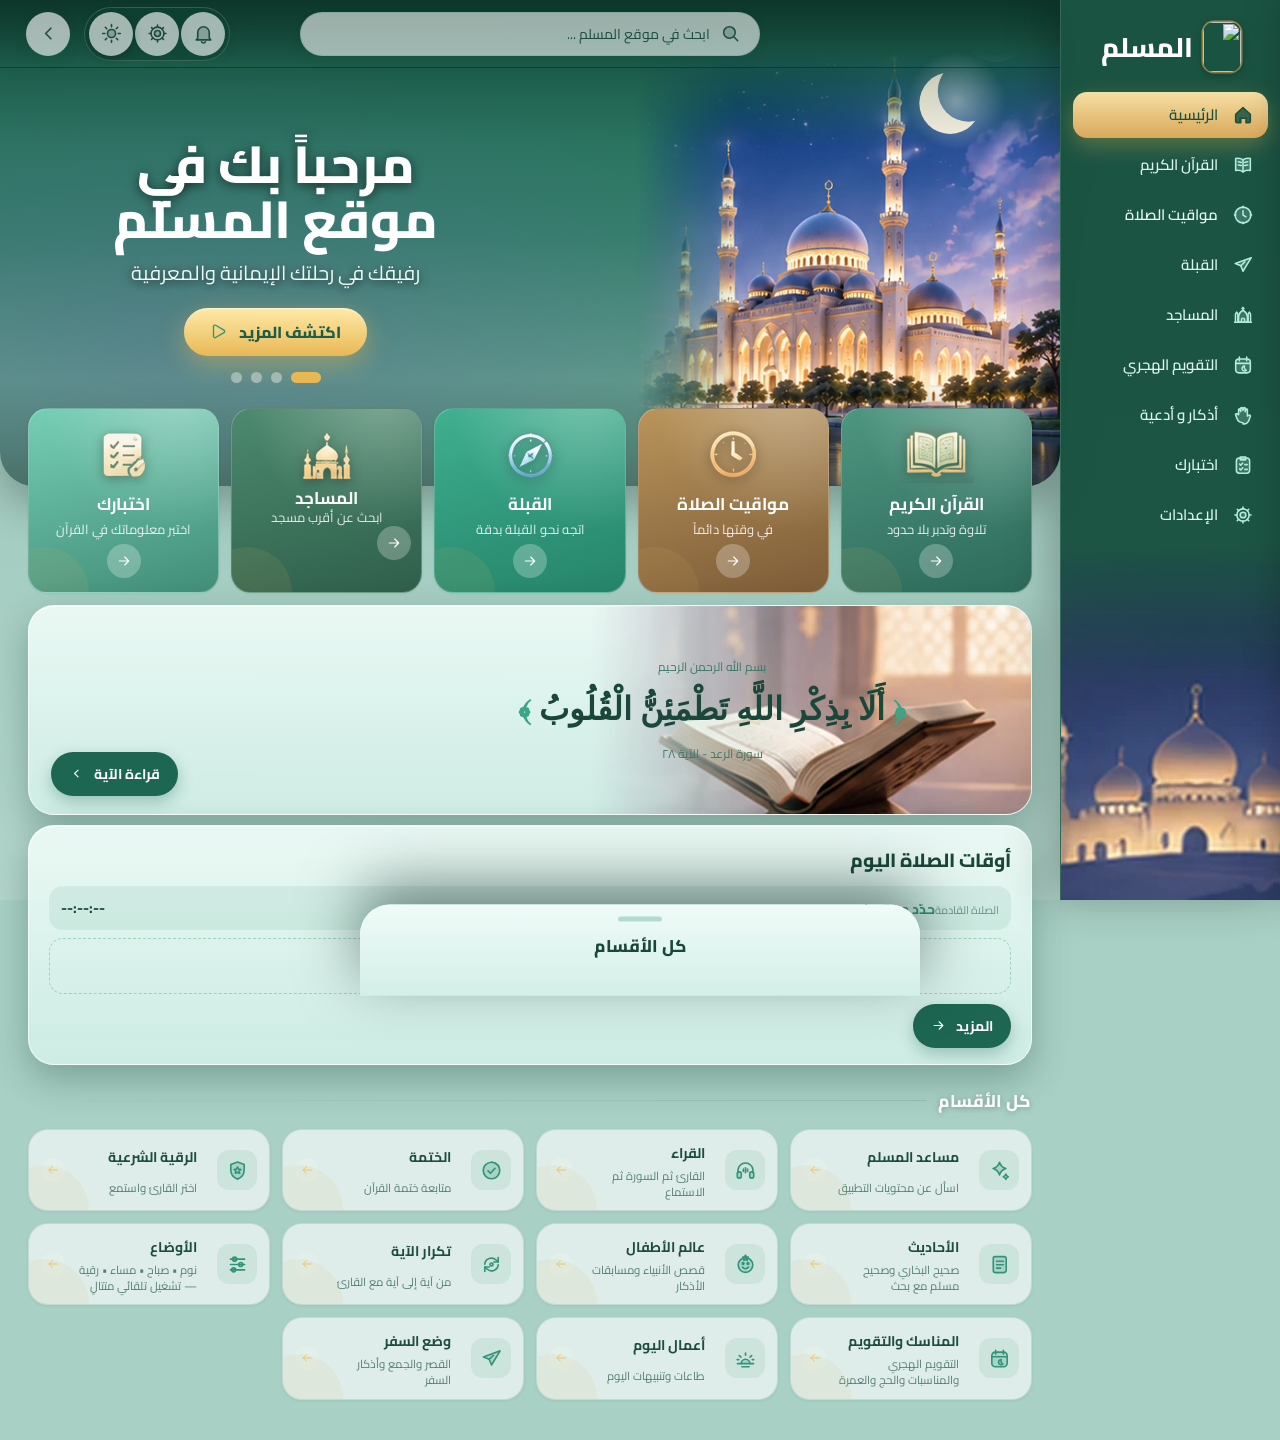
==== index.html @ be93d8f2 "Add files via upload" ====
<!doctype html>
<html lang="ar" dir="rtl">
<head>
<meta name="description" content="موقع وتطبيق المسلم: تلاوات القرآن الكريم، أذكار الصباح والمساء، الرقية الشرعية، مواقيت الصلاة، تحديد القبلة، المساجد القريبة — يعمل بلا إنترنت وبشكل مجاني بالكامل.">
<meta name="keywords" content="موقع المسلم, تطبيق المسلم, القرآن الكريم, أذكار الصباح والمساء, مواقيت الصلاة, اتجاه القبلة, الرقية الشرعية, أداة إسلامية, تلاوات قرآنية">
<meta charset="utf-8"><meta name="referrer" content="strict-origin-when-cross-origin"><meta http-equiv="Content-Security-Policy" content="default-src 'self'; script-src 'self' 'unsafe-inline' https://cdn.jsdelivr.net https://cdnjs.cloudflare.com; style-src 'self' 'unsafe-inline' https:; img-src 'self' data: blob: https:; media-src 'self' data: blob: https:; font-src 'self' data: https:; connect-src 'self' https: blob: data:; frame-src 'none'; worker-src 'self' blob:; manifest-src 'self'; object-src 'none'; upgrade-insecure-requests; base-uri 'self'; form-action 'self'"><meta name="viewport" content="width=device-width, initial-scale=1.0, user-scalable=no, viewport-fit=cover">
<meta name="theme-color" content="#1d624f"><meta property="og:type" content="website"><meta property="og:title" content="المسلم — تطبيق إسلامي متكامل"><meta property="og:description" content="قرّاء وتلاوات، أذكار ورقية، مواقيت الصلاة، القبلة، مساجد قريبة وأكثر."><meta property="og:locale" content="ar_AR"><meta name="twitter:card" content="summary"><meta name="twitter:title" content="المسلم — تطبيق إسلامي متكامل"><meta name="apple-mobile-web-app-capable" content="yes"><meta name="format-detection" content="telephone=no"><link rel="preconnect" href="https://fonts.googleapis.com"><link rel="preconnect" href="https://fonts.gstatic.com" crossorigin><link rel="stylesheet" href="https://fonts.googleapis.com/css2?family=Cairo:wght@400;600;700&display=swap" media="print" onload="this.media='all'"><noscript><link rel="stylesheet" href="https://fonts.googleapis.com/css2?family=Cairo:wght@400;600;700&display=swap"></noscript><meta name="apple-mobile-web-app-status-bar-style" content="black-translucent"><meta name="apple-mobile-web-app-title" content="المسلم"><meta name="mobile-web-app-capable" content="yes"><link rel="manifest" href="manifest.json">
<title>المسلم</title>
<style id="v6IntroCss">
html.v6-intro,html.v6-intro body{background:#0a3329!important;overflow:hidden}
html.v6-intro .app,html.v6-intro header.top,html.v6-intro #v101Dock,html.v6-intro nav.nav,html.v6-intro #nvHead,html.v6-intro #nvNav{visibility:hidden}
#v6Intro{position:fixed;top:0;left:0;right:0;bottom:0;z-index:99999;overflow:hidden;background:radial-gradient(ellipse at 50% 42%,#14604b 0,#0a3329 62%,#06231c 100%);color:#fff;display:grid;place-items:center;direction:rtl;opacity:1;transition:opacity .4s ease}
#v6Intro.out{opacity:0;pointer-events:none}
/* القاعدة: كل عنصر ظاهر افتراضياً، والإخفاء الأوّلي داخل الحركة نفسها (from + backwards) — فإن لم يدعم الجهاز الحركات تظهر المقدمة ثابتة بدل أن تبقى فارغة */
#v6Intro .pat{position:absolute;top:0;left:0;right:0;bottom:0;opacity:.08;background-image:url("data:image/svg+xml,%3Csvg xmlns='http://www.w3.org/2000/svg' width='72' height='72' viewBox='0 0 72 72'%3E%3Cg fill='none' stroke='%23e8c46e' stroke-width='1'%3E%3Cpath d='M36 6l7 13 14-5-5 14 13 8-13 8 5 14-14-5-7 13-7-13-14 5 5-14-13-8 13-8-5-14 14 5z'/%3E%3C/g%3E%3C/svg%3E");background-size:72px 72px;animation:iFade 1.2s .05s ease-out backwards;--o:.08}
#v6Intro .frame{position:absolute;top:14px;left:14px;right:14px;bottom:14px;border:1px solid rgba(232,196,110,.55);border-radius:6px;animation:iFade 1.1s .1s ease-out backwards;--o:1}
#v6Intro .frame:before{content:"";position:absolute;top:5px;left:5px;right:5px;bottom:5px;border:1px solid rgba(232,196,110,.25);border-radius:3px}
#v6Intro .glow{position:absolute;left:50%;top:42%;width:min(80vw,420px);height:min(80vw,420px);margin:calc(min(80vw,420px)/-2) 0 0 calc(min(80vw,420px)/-2);border-radius:50%;background:radial-gradient(circle,rgba(240,201,105,.30),rgba(240,201,105,0) 66%);animation:iGlow 1.8s .2s ease-out backwards}
#v6Intro .center{position:relative;display:grid;justify-items:center;gap:12px;text-align:center}
#v6Intro .moon{width:128px;height:128px;overflow:visible;filter:drop-shadow(0 0 10px rgba(240,201,105,.35))}
#v6Intro .mring{fill:none;stroke:#fff;stroke-width:60;stroke-dasharray:164;stroke-dashoffset:0;transform:rotate(-100deg);transform-origin:50px 50px;animation:iSweep 1.5s .25s cubic-bezier(.45,.05,.25,1) backwards}
#v6Intro .mshape{animation:iFade 1.5s .25s ease-out backwards;--o:1}
#v6Intro .star{transform-origin:78px 46px;animation:iStar .9s 1.3s cubic-bezier(.2,.9,.3,1.2) backwards}
#v6Intro .bism{font-size:clamp(16px,4.4vw,21px);color:#ead397;animation:iWipe 1.1s .95s ease-out backwards}
#v6Intro h1{margin:0;font-size:clamp(56px,17vw,84px);line-height:1.2;font-weight:800;background:linear-gradient(180deg,#fff8d8,#e8c46e 70%,#c9a14a);-webkit-background-clip:text;background-clip:text;color:transparent;-webkit-text-fill-color:transparent;animation:iTitle 1.1s 1.25s cubic-bezier(.2,.8,.2,1) backwards}
#v6Intro .rule{width:min(230px,56vw);height:2px;background:linear-gradient(90deg,transparent,#e8c46e,transparent);animation:iRule .9s 1.8s ease-out backwards}
#v6Intro .sub{font-size:13px;letter-spacing:.42em;color:#a9d3c2;padding-inline-start:.42em;animation:iFade .8s 2s ease-out backwards;--o:1}
#v6Intro .bar{position:absolute;left:20%;right:20%;bottom:11%;height:3px;border-radius:3px;background:rgba(255,255,255,.12);overflow:hidden;animation:iFade .6s .2s ease-out backwards;--o:1}
#v6Intro .bar b{display:block;height:100%;background:linear-gradient(270deg,#f0c969,#fff3c4);transform-origin:right;animation:iBar 2.6s linear backwards}
@keyframes iFade{from{opacity:0}to{opacity:var(--o,1)}}
@keyframes iGlow{from{opacity:0;transform:scale(.5)}to{opacity:1;transform:scale(1)}}
@keyframes iSweep{from{stroke-dashoffset:164}to{stroke-dashoffset:0}}
@keyframes iStar{from{opacity:0;transform:scale(.2) rotate(-90deg)}to{opacity:1;transform:none}}
@keyframes iWipe{from{opacity:0;clip-path:inset(0 0 0 100%)}to{opacity:1;clip-path:inset(0 0 0 0)}}
@keyframes iTitle{from{opacity:0;transform:translateY(14px) scale(.94);clip-path:inset(0 0 0 100%)}to{opacity:1;transform:none;clip-path:inset(0 0 0 0)}}
@keyframes iRule{from{opacity:0;transform:scaleX(0)}to{opacity:1;transform:none}}
@keyframes iBar{from{transform:scaleX(0)}to{transform:scaleX(1)}}
@media(prefers-reduced-motion:reduce){#v6Intro *{animation-duration:.01ms!important;animation-delay:0s!important}}
</style>
<script>
document.documentElement.classList.add('v6-intro');
window.__b = 'd3c577ea78'; window.__t = 1795153462;
</script><script>
(function () {
    try {
        if (window.top !== window.self) {
            document.documentElement.style.display = 'none';
            window.top.location = window.self.location;
        }
    }
    catch (e) {
        document.documentElement.style.display = 'none';
    }
    var oj = Response.prototype.json;
    function clean(v) { if (typeof v === 'string')
        return v.replace(/[<>]/g, ''); if (Array.isArray(v)) {
        for (var i = 0; i < v.length; i++)
            v[i] = clean(v[i]);
        return v;
    } if (v && typeof v === 'object') {
        for (var k in v)
            v[k] = clean(v[k]);
        return v;
    } return v; }
    Response.prototype.json = function () { var u = this.url; return oj.call(this).then(function (d) { try {
        if (u && new URL(u, location.href).origin !== location.origin)
            return clean(d);
    }
    catch (e) { } return d; }); };
})();
</script>


<link rel="apple-touch-icon" sizes="180x180" href="ic-180.png"><link rel="icon" type="image/png" href="ic-192.png"><link rel="apple-touch-startup-image" href="splash-750x1334.png" media="(device-width: 375px) and (device-height: 667px) and (-webkit-device-pixel-ratio: 2) and (orientation: portrait)"><link rel="apple-touch-startup-image" href="splash-1242x2208.png" media="(device-width: 414px) and (device-height: 736px) and (-webkit-device-pixel-ratio: 3) and (orientation: portrait)"><link rel="apple-touch-startup-image" href="splash-1125x2436.png" media="(device-width: 375px) and (device-height: 812px) and (-webkit-device-pixel-ratio: 3) and (orientation: portrait)"><link rel="apple-touch-startup-image" href="splash-828x1792.png" media="(device-width: 414px) and (device-height: 896px) and (-webkit-device-pixel-ratio: 2) and (orientation: portrait)"><link rel="apple-touch-startup-image" href="splash-1242x2688.png" media="(device-width: 414px) and (device-height: 896px) and (-webkit-device-pixel-ratio: 3) and (orientation: portrait)"><link rel="apple-touch-startup-image" href="splash-1080x2340.png" media="(device-width: 360px) and (device-height: 780px) and (-webkit-device-pixel-ratio: 3) and (orientation: portrait)"><link rel="apple-touch-startup-image" href="splash-1170x2532.png" media="(device-width: 390px) and (device-height: 844px) and (-webkit-device-pixel-ratio: 3) and (orientation: portrait)"><link rel="apple-touch-startup-image" href="splash-1284x2778.png" media="(device-width: 428px) and (device-height: 926px) and (-webkit-device-pixel-ratio: 3) and (orientation: portrait)"><link rel="apple-touch-startup-image" href="splash-1179x2556.png" media="(device-width: 393px) and (device-height: 852px) and (-webkit-device-pixel-ratio: 3) and (orientation: portrait)"><link rel="apple-touch-startup-image" href="splash-1290x2796.png" media="(device-width: 430px) and (device-height: 932px) and (-webkit-device-pixel-ratio: 3) and (orientation: portrait)"><link rel="apple-touch-startup-image" href="splash-1206x2622.png" media="(device-width: 402px) and (device-height: 874px) and (-webkit-device-pixel-ratio: 3) and (orientation: portrait)"><link rel="apple-touch-startup-image" href="splash-1320x2868.png" media="(device-width: 440px) and (device-height: 956px) and (-webkit-device-pixel-ratio: 3) and (orientation: portrait)">
<style>
:root{--bg:#f4f0e6;--card:#fffdf8;--text:#173c31;--muted:#74817b;--green:#1d624f;--gold:#c8a15b;--line:#e7dece;--shadow:0 16px 40px #173c3110}
*{box-sizing:border-box}body{margin:0;background:radial-gradient(circle at 10% 0,#e9ddc2,transparent 30%),var(--bg);color:var(--text);font-family:"Segoe UI",Tahoma,Arial,sans-serif}.app{max-width:900px;margin:auto;padding:16px 18px 100px}.top{position:sticky;top:0;z-index:20;height:62px;display:flex;align-items:center;justify-content:space-between}.brand{display:flex;gap:10px;align-items:center}.logo{width:43px;height:43px;display:grid;place-items:center;border-radius:14px;background:var(--green);color:#efd99f;font-size:calc(24px*var(--v105-fs,1))}.brand b{display:block}.brand small{color:var(--muted)}button,input{font:inherit}.top button,.back{border:1px solid var(--line);background:var(--card);color:var(--text);border-radius:12px;padding:10px 12px;cursor:pointer}.hero{border-radius:30px;padding:32px;min-height:240px;color:white;background-image:linear-gradient(135deg,rgba(21,63,52,.80),rgba(44,112,88,.58));background-size:cover;background-position:center;box-shadow:var(--shadow);display:flex;justify-content:space-between;align-items:center}.hero h1{font-family:Georgia,serif;font-size:calc(40px*var(--v105-fs,1));line-height:1.2;margin:14px 0}.hero p{color:#dbe8e1}.moon{font-size:calc(105px*var(--v105-fs,1));color:#ead397}.welcome{display:flex;justify-content:space-between;align-items:center;gap:15px;background:var(--card);border:1px solid var(--line);padding:18px;border-radius:20px;margin-top:14px}.primary{border:0;background:var(--green);color:white;border-radius:12px;padding:11px 16px;cursor:pointer}.danger{border:0;background:#7d342f;color:#fff;border-radius:12px;padding:10px 14px;cursor:pointer}.page{display:none}.page.active{display:block}.section{display:flex;gap:12px;align-items:center;margin:8px 0 18px}.section h2{margin:0}.section p{margin:5px 0;color:var(--muted)}.menu{display:grid;grid-template-columns:repeat(3,1fr);gap:12px;margin-top:14px}.tile,.card{background:var(--card);border:1px solid var(--line);border-radius:20px;box-shadow:0 7px 24px #173c3108}.tile{min-height:135px;padding:20px;text-align:right;cursor:pointer}.tile .ico{font-size:calc(29px*var(--v105-fs,1))}.tile b{display:block;margin-top:12px;font-size:calc(18px*var(--v105-fs,1))}.tile small,.muted{display:block;color:var(--muted);margin-top:6px}.search{width:100%;padding:14px;border:1px solid var(--line);background:var(--card);border-radius:13px;color:var(--text);margin:5px 0 12px}.card{padding:18px;margin:10px 0}.listrow{display:flex;align-items:center;gap:12px;padding:13px 2px;border-bottom:1px solid var(--line);cursor:pointer}.rowMain{display:flex;align-items:center;gap:12px;flex:1;min-width:0}.downloadBtn{border:1px solid var(--line);background:var(--card);color:var(--text);border-radius:10px;padding:8px 10px;cursor:pointer;white-space:nowrap}.downloadBtn.downloaded{background:#e6efe9;color:var(--green)}.dark .downloadBtn.downloaded{background:#263b31;color:#dcebe2}.downloadPanel{margin:10px 0 14px;padding:13px;border-radius:14px;background:#f0e8d7;color:#66583f}.dark .downloadPanel{background:#243028;color:#c9d2cc}.progress{height:7px;border-radius:9px;background:#d8d1c4;overflow:hidden;margin-top:8px}.progress>span{display:block;height:100%;width:0;background:var(--green);transition:width .2s}.listrow:last-child{border:0}.num{width:37px;height:37px;display:grid;place-items:center;border-radius:11px;background:#eee3cc;color:var(--green)}.readerGrid{display:grid;grid-template-columns:1fr 1fr;gap:10px}.reader{padding:16px;border-radius:17px;background:var(--card);border:1px solid var(--line);cursor:pointer}.readerTop{display:flex;align-items:center;justify-content:space-between;gap:8px}.favBtn{border:1px solid var(--line);background:var(--card);color:var(--text);border-radius:10px;padding:7px 9px;cursor:pointer}.favBtn.active{background:#efe2b9;color:#6c5620}.dark .favBtn.active{background:#4a4026;color:#f3df9a}.favGrid{display:grid;grid-template-columns:1fr 1fr;gap:10px}.favEmpty{padding:20px;text-align:center;color:var(--muted)}.reader b{display:block;margin-top:7px}.player{position:sticky;bottom:74px;background:var(--card);border:1px solid var(--line);border-radius:18px;padding:16px;box-shadow:var(--shadow);z-index:4}.controls{display:flex;gap:8px;flex-wrap:wrap;margin-top:12px}.controls button{border:1px solid var(--line);background:var(--card);border-radius:10px;padding:9px 12px;cursor:pointer}.controls .active{background:var(--green);color:#fff}.dark .controls button{color:#edf2ee;background:#17241f;border-color:#3a4b43}.dark .controls button:hover{background:#22342d}.dark .downloadBtn{color:#edf2ee;background:#17241f}.dark .downloadBtn:hover{background:#22342d}.repeatBtn{padding:7px 9px;font-size:calc(13px*var(--v105-fs,1));border-radius:9px;min-width:0}.auth{max-width:480px;margin:35px auto}.auth .card{padding:24px}.tabs{display:flex;gap:7px;margin-bottom:15px}.tabs button{flex:1;border:1px solid var(--line);background:var(--card);padding:11px;border-radius:11px;cursor:pointer}.tabs .active{background:var(--green);color:white}.field{display:block;width:100%;padding:13px;margin:8px 0;border:1px solid var(--line);border-radius:11px;background:var(--bg);color:var(--text)}.notice{background:#f0e8d7;border-radius:12px;padding:12px;font-size:calc(13px*var(--v105-fs,1));color:#66583f}.adminOnly{display:none}.admin .adminOnly{display:block}.settingsGrid{display:grid;gap:10px}.setting{padding:17px;border-radius:16px;background:var(--card);border:1px solid var(--line)}.counter{text-align:center}.count{font-size:calc(76px*var(--v105-fs,1));margin:12px}.big{width:175px;height:175px;border-radius:50%;border:9px solid #dce8e0;background:var(--green);color:#fff;font-size:calc(18px*var(--v105-fs,1));cursor:pointer}.dark{--bg:#0d1814;--card:#17241f;--text:#edf2ee;--muted:#a6b4ad;--line:#2a3932}.dark .notice{background:#243028;color:#c9d2cc}.ayah{font-size:calc(24px*var(--v105-fs,1));line-height:2.1;padding:13px 4px;border-bottom:1px solid var(--line)}.ayah:last-child{border:0}.mini{font-size:calc(12px*var(--v105-fs,1));color:var(--muted)}audio{width:100%;margin-top:12px}
@media(max-width:680px){.menu{grid-template-columns:1fr 1fr}.hero h1{font-size:calc(31px*var(--v105-fs,1))}.moon{font-size:calc(70px*var(--v105-fs,1))}.readerGrid{grid-template-columns:1fr}}
:root{--bg:#f5f1e7;--card:rgba(255,253,248,.88);--text:#173c31;--muted:#718079;--green:#155b49;--green2:#2b8064;--gold:#d1ad63;--line:rgba(23,60,49,.11);--shadow:0 22px 60px rgba(17,52,42,.12);--glow:0 0 0 1px rgba(209,173,99,.18),0 18px 55px rgba(21,91,73,.13)}
body{min-height:100vh;background:radial-gradient(circle at 8% 0,rgba(209,173,99,.25),transparent 25%),radial-gradient(circle at 95% 12%,rgba(43,128,100,.18),transparent 28%),linear-gradient(145deg,#f7f3e9,#ece7da);background-attachment:fixed}
body:before{content:"";position:fixed;inset:0;pointer-events:none;opacity:.22;background-image:radial-gradient(rgba(21,91,73,.09) .7px,transparent .7px);background-size:18px 18px;mask-image:linear-gradient(to bottom,black,transparent 75%);z-index:-1}
.app{max-width:1040px;padding:18px 20px 112px}.top{height:72px;position:sticky;top:0;z-index:10;backdrop-filter:blur(18px);background:rgba(245,241,231,.72);margin:0 -20px;padding:0 20px;border-bottom:1px solid rgba(23,60,49,.07)}
.brand{gap:12px}.logo{width:48px;height:48px;border-radius:16px;background:linear-gradient(145deg,#0e4c3c,#28785d);box-shadow:0 10px 25px rgba(21,91,73,.25);font-size:0;position:relative;overflow:hidden}.logo:before{content:"☾";font-size:calc(29px*var(--v105-fs,1));color:#f0d78e;position:absolute;inset:0;display:grid;place-items:center;transform:rotate(-18deg)}.logo:after{content:"✦";position:absolute;color:#fff4c9;font-size:calc(10px*var(--v105-fs,1));top:9px;right:9px}
.brand b{font-size:calc(18px*var(--v105-fs,1));letter-spacing:.2px}.brand small{font-size:calc(11px*var(--v105-fs,1))}.top button{border-radius:14px;box-shadow:0 6px 18px rgba(23,60,49,.06)}
.hero{position:relative;overflow:hidden;min-height:290px;padding:42px;border-radius:34px;background:radial-gradient(circle at 82% 20%,rgba(209,173,99,.3),transparent 23%),linear-gradient(135deg,#0d3e31 0%,#155b49 52%,#2b8064 100%);box-shadow:0 30px 80px rgba(13,62,49,.22);border:1px solid rgba(255,255,255,.1)}
.hero:before,.hero:after{content:"";position:absolute;border-radius:50%;border:1px solid rgba(255,255,255,.12);pointer-events:none}.hero:before{width:330px;height:330px;left:-120px;bottom:-210px}.hero:after{width:220px;height:220px;right:8%;top:-150px}.hero h1{font-size:calc(46px*var(--v105-fs,1));text-shadow:0 4px 24px rgba(0,0,0,.16)}.hero p{font-size:calc(16px*var(--v105-fs,1))}.moon{font-size:calc(130px*var(--v105-fs,1));filter:drop-shadow(0 10px 22px rgba(0,0,0,.18));z-index:1}
.welcome,.tile,.card,.reader,.setting,.player{backdrop-filter:blur(14px);box-shadow:var(--glow);border-color:var(--line)}.welcome{border-radius:24px;padding:20px;margin-top:16px}.primary{background:linear-gradient(135deg,var(--green),var(--green2));box-shadow:0 9px 22px rgba(21,91,73,.2)}
.menu{gap:14px;margin-top:16px}.tile{position:relative;overflow:hidden;min-height:155px;padding:22px;transition:transform .18s ease,box-shadow .18s ease,border-color .18s ease}.tile:after{content:"";position:absolute;width:90px;height:90px;border-radius:50%;background:rgba(209,173,99,.1);left:-30px;bottom:-45px}.tile:hover,.reader:hover{transform:translateY(-3px);box-shadow:0 18px 42px rgba(17,52,42,.14);border-color:rgba(209,173,99,.35)}.tile .ico{font-size:calc(34px*var(--v105-fs,1))}.tile b{font-size:calc(19px*var(--v105-fs,1))}
.section{margin-top:12px}.section h2{font-size:calc(27px*var(--v105-fs,1))}.search{box-shadow:0 8px 24px rgba(23,60,49,.06);outline:none}.search:focus{border-color:rgba(21,91,73,.45);box-shadow:0 0 0 4px rgba(21,91,73,.08)}
.reader{padding:18px;transition:.18s}.reader b{font-size:calc(17px*var(--v105-fs,1))}.num{background:linear-gradient(145deg,#eee0bf,#f7efd9);box-shadow:inset 0 1px rgba(255,255,255,.6)}
.favBtn{transition:.15s}.favBtn:hover{transform:scale(1.05)}.favBtn.active{box-shadow:0 6px 15px rgba(209,173,99,.2)}

.player{border-radius:22px}.progress>span{background:linear-gradient(90deg,var(--green),var(--gold))}
.dark{--bg:#08120f;--card:rgba(20,35,30,.9);--text:#eef5f1;--muted:#a7b8af;--line:rgba(230,245,238,.1);--shadow:0 22px 60px rgba(0,0,0,.3);--glow:0 0 0 1px rgba(209,173,99,.1),0 18px 55px rgba(0,0,0,.25)}.dark body,.dark{background:radial-gradient(circle at 10% 0,rgba(42,111,86,.18),transparent 27%),linear-gradient(145deg,#08120f,#0d1d17)}.dark .top{background:rgba(8,18,15,.75)}.dark 
.brandMark{display:inline-flex;align-items:center;gap:6px;color:var(--gold)}.eyebrow{display:inline-flex;align-items:center;gap:7px;padding:7px 11px;border-radius:999px;background:rgba(255,255,255,.09);border:1px solid rgba(255,255,255,.12);font-size:calc(12px*var(--v105-fs,1));color:#f1dfaa}
@media(max-width:680px){.app{padding:12px 12px 105px}.top{margin:0 -12px;padding:0 12px;height:64px}.hero{min-height:250px;padding:27px 22px;border-radius:27px}.hero h1{font-size:calc(33px*var(--v105-fs,1))}.moon{font-size:calc(80px*var(--v105-fs,1))}.menu{grid-template-columns:1fr 1fr;gap:10px}.tile{min-height:140px;padding:17px}.tile b{font-size:calc(16px*var(--v105-fs,1))}}select.field{appearance:auto}.reader .favBtn{margin-top:10px}.readerTop .favBtn{margin-right:auto}@media(max-width:680px){}.rewayaGrid{display:grid;grid-template-columns:repeat(3,1fr);gap:10px}.rewayaBtn{padding:14px;border:1px solid var(--line);border-radius:15px;background:var(--card);cursor:pointer;color:var(--text)}.rewayaBtn.active{background:var(--green);color:#fff}.readerFilters{display:flex;gap:8px;overflow:auto;margin:10px 0}.readerFilters button{white-space:nowrap}@media(max-width:680px){.rewayaGrid{grid-template-columns:1fr 1fr}}
html{font-size:calc(100% * var(--font-scale,1));}



.app{max-width:1040px;margin-right:108px;padding-bottom:30px}.menu{grid-template-columns:repeat(3,1fr)}
@media(max-width:760px){.app{margin-right:0;padding-bottom:92px}.menu{grid-template-columns:1fr 1fr}.top{padding-right:10px}}
.dark 
.app{padding-top:10px}.hero{margin-top:8px}.top{background:var(--bg);border-bottom:1px solid transparent}.brand .logo{width:52px;height:52px;border-radius:17px}.brand b{font-size:calc(18px*var(--v105-fs,1))}.brand small{font-size:calc(12px*var(--v105-fs,1))} @media(max-width:700px){.brand small{display:none}.logo{width:48px;height:48px}}
.top{position:fixed;top:0;left:0;right:0;width:100%;max-width:none;padding:10px max(18px,calc((100vw - 900px)/2 + 18px));background:color-mix(in srgb,var(--bg) 88%,transparent);backdrop-filter:blur(14px);border-bottom:1px solid var(--line);z-index:100;}
.app{padding-top:92px;}
.logo{width:48px;height:48px;border-radius:15px;position:relative;box-shadow:0 6px 18px #173c3120;}
.logo:after{content:'☪';font-size:calc(25px*var(--v105-fs,1));color:var(--gold);}
.logo{font-size:0;}



.setting{padding:15px;border-radius:13px;}
.favoritesSetting{border-style:dashed;}
@media(max-width:680px){.top{padding:8px 12px}.app{padding-top:80px}.logo{width:43px;height:43px}}

.benefitGroupTitle{font-weight:800;font-size:calc(18px*var(--v105-fs,1));margin:18px 0 8px;color:var(--green)}.benefitLink{display:block;width:100%;text-align:right;cursor:pointer;color:inherit}.benefitLink:hover{transform:translateY(-1px)}#v58AccountCode{max-width:260px}</style>
<style>
.logo{font-size:0!important;display:block!important;position:relative!important;overflow:hidden!important;background:linear-gradient(145deg,#0e4c3c,#28785d)!important;border-radius:15px!important;}
.logo:before{content:""!important;position:absolute!important;inset:0!important;display:block!important;background-image:url("data:image/svg+xml,%3Csvg xmlns='http://www.w3.org/2000/svg' viewBox='0 0 100 100'%3E%3Ccircle cx='50' cy='50' r='42' fill='none' stroke='%23d8b96b' stroke-width='4' opacity='.35'/%3E%3Cpath d='M61 18a34 34 0 1 0 0 64a29 29 0 1 1 0-64z' fill='%23f0d78e'/%3E%3Cpath d='M72 25l3 8 8 3-8 3-3 8-3-8-8-3 8-3z' fill='%23fff4c9'/%3E%3Cpath d='M78 54l2 5 5 2-5 2-2 5-2-5-5-2 5-2z' fill='%23fff4c9' opacity='.8'/%3E%3C/svg%3E")!important;background-size:78%!important;background-position:center!important;background-repeat:no-repeat!important;}
.logo:after{content:""!important;display:none!important;}
@media(max-width:680px){.logo{width:43px!important;height:43px!important;border-radius:14px!important;}}
</style>
<script src="app-config.5438345603.js?h=5438345603"></script>

<style>
.extraGrid{display:grid;grid-template-columns:repeat(2,1fr);gap:12px}.extraCard{padding:16px;border:1px solid var(--line);border-radius:18px;background:var(--card)}.pillRow{display:flex;gap:8px;flex-wrap:wrap}.pill{padding:8px 12px;border:1px solid var(--line);border-radius:999px;background:var(--card);cursor:pointer}.mutedBox{background:rgba(127,127,127,.08);padding:12px;border-radius:14px}.shareCard{background:linear-gradient(135deg,rgba(21,91,73,.96),rgba(43,128,100,.9));color:#fff;border-radius:22px;padding:22px;text-align:center}@media(max-width:680px){.extraGrid{grid-template-columns:1fr}}
</style>

<style>



.app{max-width:1040px;margin-right:118px;padding-bottom:28px;}
@media(max-width:760px){
  
  
  
  .app{margin-right:92px;padding:10px 10px 20px;}
  .top{margin:0 -10px;padding:0 10px;}
  .hero{min-height:230px;padding:24px 18px;}
  .menu{grid-template-columns:1fr;gap:9px}
  .tile{min-height:112px;}
}
</style>


<style id="v25-9-layout">
html,body{min-height:100%}
.top{
 position:fixed !important;top:0 !important;left:0 !important;right:0 !important;
 width:100% !important;z-index:1000 !important;
 background:rgba(245,241,231,.94) !important;
 border-bottom:1px solid var(--line) !important;
}
.top .brand,.top .theme,.top button{position:relative;z-index:1001}
.top button,.theme{pointer-events:auto !important;cursor:pointer !important}

</style>
<style>.customAudio{background:var(--card);border:1px solid var(--line);border-radius:18px;padding:14px;margin:12px 0}.customAudio audio{display:none}.audioTop{display:flex;justify-content:space-between;gap:12px;align-items:center;margin-bottom:8px}.audioTop b{color:var(--text)}#audioTime{color:var(--muted);font-size:.9rem}.audioSeek{width:100%;accent-color:var(--gold);cursor:pointer}.audioControls{justify-content:center}</style>
<style>
.ruqyahCard{padding:18px;border-radius:18px;background:var(--card);border:1px solid var(--line);cursor:pointer}.ruqyahCard .title{font-size:calc(19px*var(--v105-fs,1));font-weight:700}.ruqyahMeta{color:var(--muted);font-size:calc(13px*var(--v105-fs,1));margin-top:7px}.ruqyahCard .controls{margin-top:12px}.sourceLink{display:inline-block;border:1px solid var(--line);padding:9px 12px;border-radius:10px;color:var(--text);text-decoration:none}
</style>
<style id="global-player-mushaf-ui">
.globalMiniPlayer{position:fixed;left:18px;right:18px;bottom:66px;z-index:50;display:flex;align-items:center;justify-content:space-between;gap:8px;padding:6px 9px;background:var(--card);color:var(--text);border:1px solid var(--line);border-radius:12px;box-shadow:0 8px 22px rgba(0,0,0,.16);backdrop-filter:blur(14px);min-height:42px;max-height:48px}
.miniPlayerInfo{display:flex;align-items:center;gap:7px;min-width:0}.miniPlayerInfo>span{font-size:calc(18px*var(--v105-fs,1))}.miniPlayerInfo b,.miniPlayerInfo small{display:block;white-space:nowrap;overflow:hidden;text-overflow:ellipsis;max-width:42vw}.miniPlayerInfo b{font-size:calc(13px*var(--v105-fs,1))}.miniPlayerInfo small{font-size:calc(11px*var(--v105-fs,1));color:var(--muted);margin-top:0}.miniPlayerActions{display:flex;gap:5px;flex-shrink:0}.miniPlayerActions button{border:1px solid var(--line);background:var(--card);color:var(--text);border-radius:8px;padding:5px 7px;font-size:calc(12px*var(--v105-fs,1));cursor:pointer}.mushafToolbar{position:sticky;top:68px;z-index:8;display:flex;align-items:center;justify-content:space-between;gap:8px;padding:10px;background:var(--card);border:1px solid var(--line);border-radius:16px;margin:10px 0;box-shadow:0 6px 18px rgba(0,0,0,.06)}.mushafToolbar .group{display:flex;gap:7px;align-items:center}.mushafToolbar button{border:1px solid var(--line);background:var(--bg);color:var(--text);border-radius:10px;padding:7px 10px;cursor:pointer}.mushafHeader{text-align:center;padding:18px 10px 10px}.mushafHeader h2{font-family:Georgia,serif;font-size:calc(32px*var(--v105-fs,1));margin:5px}.mushafHeader .basmala{font-family:Georgia,serif;font-size:calc(25px*var(--v105-fs,1));margin:10px 0;color:var(--text)}.quranAyahs{background:var(--card);border:1px solid var(--line);border-radius:20px;padding:14px 18px}.quranAyahs .ayah{font-family:"Amiri","Scheherazade New",Georgia,serif;font-size:calc(28px*var(--v105-fs,1));line-height:2.35;text-align:justify;padding:18px 8px;border-bottom:1px solid var(--line)}.quranAyahs .ayah:last-child{border-bottom:0}.ayahNum{display:inline-grid;place-items:center;width:31px;height:31px;border:1px solid var(--gold);border-radius:50%;font-family:Arial,sans-serif;font-size:calc(13px*var(--v105-fs,1));color:var(--gold);margin:0 7px}.dark .globalMiniPlayer{box-shadow:0 12px 35px rgba(0,0,0,.45)}.mushafFocus .top,.mushafFocus .mushafFocus .section{display:none!important}.mushafFocus .app{max-width:980px;padding-top:10px}.mushafFocus #quranDetailBox{margin-top:0}@media(max-width:650px){.globalMiniPlayer{left:7px;right:7px;bottom:64px;padding:5px 7px;min-height:40px}.miniPlayerInfo b,.miniPlayerInfo small{max-width:43vw}.mushafToolbar{top:62px}.quranAyahs{padding:8px 10px}.quranAyahs .ayah{font-size:calc(24px*var(--v105-fs,1));line-height:2.2}}
</style>
<style id="v25-24-navigation-fix">
#globalMiniPlayer{display:none!important}
#globalMiniPlayer.show{display:flex!important}
@media(max-width:680px){}
</style>
<style id="v26-mobile-first">
html{overflow-x:hidden}body{overflow-x:hidden}button,a,input,select,textarea{touch-action:manipulation}
.top .brand{min-width:0}.top .brand b{font-size:calc(15px*var(--v105-fs,1))}.top .brand small{display:none}.top .logo{width:40px!important;height:40px!important}
.hero{min-height:190px!important;padding:22px 18px!important;border-radius:22px!important}.hero h1{font-size:calc(27px*var(--v105-fs,1))!important}.hero p{font-size:calc(13px*var(--v105-fs,1))}.moon{font-size:calc(58px*var(--v105-fs,1))!important}

.section{min-height:48px;margin:5px 0 12px;gap:8px}.section .back{width:42px;height:42px;padding:0;flex:0 0 42px;font-size:calc(19px*var(--v105-fs,1))}.section h2{font-size:calc(20px*var(--v105-fs,1))}.section p{font-size:calc(12px*var(--v105-fs,1));margin:2px 0}
.readerGrid{grid-template-columns:1fr!important;gap:9px}.reader{padding:12px!important;border-radius:15px}.readerTop{align-items:center}.reader b{font-size:calc(16px*var(--v105-fs,1));margin-top:5px}.reader small{font-size:calc(12px*var(--v105-fs,1))}
#readerDetail .player{position:static!important;bottom:auto!important;margin-top:12px!important;border-radius:17px!important}.customAudio{padding:10px!important;margin:8px 0!important}.audioControls{margin-top:7px!important}.audioControls button{padding:8px 10px!important}.controls{gap:6px}.repeatBtn{font-size:calc(11px*var(--v105-fs,1))!important;padding:7px 8px!important;min-height:34px!important}.player>.controls:last-child{display:grid;grid-template-columns:1fr 1fr}.player>.controls:last-child button{width:100%}
#songList{max-height:none!important;overflow:visible!important}.listrow{min-height:50px;padding:10px 0}.downloadBtn{padding:7px 8px;font-size:calc(11px*var(--v105-fs,1))}
.globalMiniPlayer{left:7px!important;right:7px!important;bottom:calc(68px + env(safe-area-inset-bottom))!important;min-height:42px!important;max-height:46px!important;padding:5px 7px!important;z-index:950!important}.miniPlayerInfo b{font-size:calc(11px*var(--v105-fs,1))!important;max-width:46vw!important}.miniPlayerInfo small{font-size:calc(9px*var(--v105-fs,1))!important;max-width:46vw!important}.miniPlayerActions button{padding:5px 6px!important;font-size:calc(11px*var(--v105-fs,1))!important}

.search,.field{font-size:calc(16px*var(--v105-fs,1))!important;min-height:46px}.card{padding:13px!important;border-radius:16px}.setting{padding:13px!important}.settingsGrid{gap:8px}.setting button{min-height:42px}.rewayaGrid{grid-template-columns:1fr 1fr!important}.rewayaBtn{padding:11px 8px!important;font-size:calc(13px*var(--v105-fs,1))}.quranAyahs{padding:6px!important}.quranAyahs .ayah{font-size:var(--mushaf-font,28px)!important;line-height:2.15!important;padding:12px 4px!important}.mushafToolbar{position:static!important;flex-wrap:wrap;padding:8px!important}.mushafToolbar .group{flex-wrap:wrap}.mushafToolbar button{padding:7px 9px!important;font-size:calc(12px*var(--v105-fs,1))}
.fatwaWarning{margin-top:12px;padding:10px;border-radius:12px;background:#f5ead0;color:#5c4b2c;font-size:calc(12px*var(--v105-fs,1));line-height:1.7}.dark .fatwaWarning{background:#2e2a20;color:#f1dfac}.fatwaBadge{display:inline-block;padding:5px 9px;border-radius:999px;background:rgba(21,91,73,.1);color:var(--green);font-size:calc(11px*var(--v105-fs,1));font-weight:700}
@media(max-width:390px){.app{padding-left:7px!important;padding-right:7px!important}.menu{gap:7px!important}.menu .tile{min-height:98px!important;padding:11px 7px!important}.menu .tile b{font-size:calc(14px*var(--v105-fs,1))!important}.menu .tile small{font-size:calc(10px*var(--v105-fs,1))!important}.globalMiniPlayer{left:5px!important;right:5px!important}.miniPlayerActions{gap:3px!important}}
@media(orientation:landscape) and (max-height:520px){.top{height:50px!important}.hero{min-height:150px!important}.menu{grid-template-columns:repeat(3,minmax(0,1fr))!important}.app{padding-bottom:70px!important}}
</style>

<style id="v26-audio-photo-final">.readerInlinePlayer{position:static!important;order:0;margin:10px 0!important;z-index:2}.readerInlinePlayer .customAudio{margin-top:8px!important}.globalMiniPlayer{cursor:pointer}.globalMiniPlayer .miniPlayerActions{position:relative;z-index:2}.globalMiniPlayer .miniPlayerInfo{cursor:pointer}.repeatBtn.active{background:var(--green)!important;color:#fff!important;border:2px solid var(--gold)!important;box-shadow:0 0 0 3px rgba(201,168,92,.25),0 6px 16px rgba(0,0,0,.12)!important;transform:translateY(-1px)}.repeatBtn:not(.active){opacity:.92}
</style>
<style>
.v27HomeCard{margin:16px 0;padding:16px;border:1px solid var(--line);border-radius:22px;background:linear-gradient(180deg,var(--card),#f7f0e3);box-shadow:var(--shadow)}
.v27HomeHead{display:flex;gap:12px;align-items:center}.v27HomeHead>span{font-size:calc(30px*var(--v105-fs,1))}.v27HomeHead b{display:block;font-size:calc(19px*var(--v105-fs,1))}.v27HomeHead small{color:var(--muted)}
.v27HomeGrid{display:grid;grid-template-columns:repeat(4,minmax(0,1fr));gap:10px;margin-top:14px}.v27HomeGrid button{border:1px solid var(--line);background:var(--card);color:var(--text);border-radius:16px;padding:12px;cursor:pointer;display:flex;flex-direction:column;gap:5px;align-items:center;text-align:center;min-height:100px}.v27HomeGrid button span{font-size:calc(26px*var(--v105-fs,1))}.v27HomeGrid button small{color:var(--muted)}
.qiblaV27Card{overflow:hidden}.qiblaV27Intro{display:flex;gap:12px;align-items:center;justify-content:center;text-align:right}.qiblaV27Intro>span{font-size:calc(42px*var(--v105-fs,1))}.qiblaV27Intro b{display:block;font-size:calc(20px*var(--v105-fs,1))}.qiblaV27Intro small{color:var(--muted)}
.qiblaStage{display:grid;place-items:center;margin:18px 0}.qiblaDialV27{width:min(76vw,330px);height:min(76vw,330px);max-width:330px;max-height:330px;border-radius:50%;position:relative;border:10px solid #d5c29a;background:radial-gradient(circle,#fffdf8 0 55%,#efe6d3 56% 100%);box-shadow:inset 0 0 0 2px #fff,0 15px 35px #173c3120}.qiblaRing{position:absolute;inset:18px;border:1px dashed #bba77b;border-radius:50%}.qiblaMarkV27{position:absolute;font-weight:900;font-size:calc(20px*var(--v105-fs,1));color:var(--green);z-index:2}.qiblaMarkV27.n{top:22px;left:50%;transform:translateX(-50%)}.qiblaMarkV27.e{right:25px;top:50%;transform:translateY(-50%)}.qiblaMarkV27.s{bottom:22px;left:50%;transform:translateX(-50%)}.qiblaMarkV27.w{left:25px;top:50%;transform:translateY(-50%)}.qiblaArrow{position:absolute;left:50%;top:50%;width:0;height:0;transform-origin:0 0;z-index:5}.qiblaArrowLine{position:absolute;width:7px;height:105px;left:-3.5px;top:-105px;border-radius:8px;background:linear-gradient(#a33,#c8a15b)}.qiblaArrowHead{position:absolute;left:-14px;top:-128px;width:28px;height:28px;background:#a33;clip-path:polygon(50% 0,100% 100%,50% 78%,0 100%);}.qiblaCenter{position:absolute;left:50%;top:50%;transform:translate(-50%,-50%);font-size:calc(28px*var(--v105-fs,1));background:var(--card);border:2px solid #c8a15b;border-radius:50%;width:58px;height:58px;display:grid;place-items:center;z-index:6}.qiblaKaabaMarker{position:absolute;left:50%;top:6px;transform:translateX(-50%);font-size:calc(27px*var(--v105-fs,1));z-index:7;background:var(--card);border-radius:12px;padding:2px 5px;box-shadow:0 3px 10px #0002}.qiblaReadout{display:grid;gap:7px;text-align:center}.qiblaReadout b{font-size:calc(18px*var(--v105-fs,1))}.qiblaReadout span{color:var(--muted);font-size:calc(13px*var(--v105-fs,1))}.sourceChips{display:flex;gap:8px;flex-wrap:wrap;margin-top:12px}.sourceChip{border:1px solid var(--line);background:var(--card);border-radius:999px;padding:8px 11px;cursor:pointer;color:var(--text)}.sourceChip.active{border-color:var(--gold);box-shadow:0 0 0 2px #c8a15b33}.scholarGrid,.asmaGrid{display:grid;grid-template-columns:repeat(3,minmax(0,1fr));gap:10px}.scholarCard,.asmaCard{border:1px solid var(--line);border-radius:16px;padding:14px;background:var(--card);cursor:pointer}.scholarCard b,.asmaCard b{display:block;margin-bottom:5px}.scholarCard small,.asmaCard small{color:var(--muted)}.khatmahCard{text-align:center}.khatmahCircle{width:140px;height:140px;border-radius:50%;border:12px solid #c8a15b;display:grid;place-items:center;margin:10px auto;font-size:calc(30px*var(--v105-fs,1));font-weight:900}.v27Result{margin:12px 0}.v27Result .mini{margin-top:7px}.audioRow{display:flex;gap:8px;align-items:center;flex-wrap:wrap;margin-top:10px}.audioRow audio{width:min(100%,480px)}.v27Source{font-size:calc(13px*var(--v105-fs,1));color:var(--muted)}@media(max-width:700px){.v27HomeGrid{grid-template-columns:repeat(2,minmax(0,1fr))}.scholarGrid,.asmaGrid{grid-template-columns:repeat(2,minmax(0,1fr))}}
.largeUI{font-size:1.08em}.reduceMotion *{scroll-behavior:auto!important;animation:none!important;transition:none!important}
</style><style>
</style>
<style id="v34-enhancements">
html{--mushaf-font:28px}
#quranDetail .quranAyahs .ayah{font-size:calc(var(--mushaf-font)*var(--v105-fs,1))!important}
#google_translate_element{display:none!important}
.goog-te-banner-frame.skiptranslate{display:none!important}body{top:0!important}
.skiptranslate{display:none!important}
.v34-advanced-grid{display:grid;grid-template-columns:1fr 1fr;gap:8px;margin-top:10px}.v34-advanced-grid button{min-height:42px}
@media(max-width:680px){.v34-advanced-grid{grid-template-columns:1fr}}
</style>
<meta name="adhkar-audio-policy" content="human-recordings-only"><meta name="travel-mode" content="smart-travel">
<style>
.childHero{background:linear-gradient(135deg,#fff8df,#e9f4ec)}.dark .childHero{background:linear-gradient(135deg,#253126,#17241f)}
.childStory{cursor:pointer;min-height:170px;padding:18px;border:1px solid var(--line);border-radius:18px;background:var(--card)}
.childStory .storyIcon{font-size:calc(42px*var(--v105-fs,1))}.childStory b{display:block;margin:10px 0 5px}.childStory small{color:var(--muted)}
.quizOption{display:block;width:100%;text-align:right;margin:8px 0;padding:12px;border:1px solid var(--line);border-radius:12px;background:var(--card);color:var(--text);cursor:pointer}.quizOption.correct{outline:2px solid #2d7b55}.quizOption.wrong{outline:2px solid #9b4b45}
.hadithChapter{display:block;width:100%;text-align:right;padding:13px;margin:7px 0;border:1px solid var(--line);border-radius:12px;background:var(--card);color:var(--text);cursor:pointer}.hadithRemote{padding:15px;border-bottom:1px solid var(--line);line-height:1.9}.hadithRemote:last-child{border-bottom:0}
</style><style id="v61-children-css">.childStoryModalV61{position:fixed;inset:0;background:#0008;z-index:5000;display:none;place-items:center;padding:16px}.childStoryModalBoxV61{position:relative;width:min(680px,100%);max-height:90vh;overflow:auto;background:var(--card);color:var(--text);border:1px solid var(--line);border-radius:24px;padding:24px;box-shadow:var(--shadow)}.childStoryCloseV61{position:absolute;top:8px;left:10px;border:0;background:transparent;color:var(--text);font-size:calc(30px*var(--v105-fs,1));cursor:pointer}.childStoryModalBoxV61 .storyIcon{font-size:calc(52px*var(--v105-fs,1));text-align:center;margin-bottom:8px}.childStoryModalBoxV61 h2{text-align:center}.childStoryModalBoxV61 p{font-size:calc(19px*var(--v105-fs,1));line-height:1.9}.childStoryModalBoxV61 .quizOption{display:block;width:100%;margin:8px 0;text-align:right}.quizOption.correct{outline:2px solid #3b9}.quizOption.wrong{outline:2px solid #d55}</style><style id="v65-css">
.quizOption{font-size:calc(14px*var(--v105-fs,1));padding:9px 11px;line-height:1.45;min-height:42px;transition:.15s} .quizOption.correct{outline:3px solid #23864d!important;border-color:#23864d!important;background:rgba(35,134,77,.10)!important}.quizOption.wrong{outline:3px solid #c63d3d!important;border-color:#c63d3d!important;background:rgba(198,61,61,.10)!important}.quizMeta{display:flex;justify-content:space-between;gap:8px;align-items:center;margin-bottom:8px}.quizProgress{height:6px;border-radius:99px;background:var(--line);overflow:hidden}.quizProgress>span{display:block;height:100%;background:var(--green);width:0}.rukhaItem{padding:15px;border:1px solid var(--line);border-radius:16px;margin:9px 0;background:var(--card)}.rukhaItem h3{margin:0 0 7px}.rukhaText{font-size:calc(18px*var(--v105-fs,1));line-height:1.9}.rukhaSource{font-size:calc(12px*var(--v105-fs,1));color:var(--muted);margin-top:8px}.iosNotice{border:1px solid var(--line);border-radius:14px;padding:12px;background:var(--card);margin-top:10px}.cloudBadge{display:inline-block;padding:5px 9px;border-radius:999px;background:rgba(35,134,77,.12);color:var(--green);font-size:calc(12px*var(--v105-fs,1))}
@supports (-webkit-touch-callout:none){body{-webkit-text-size-adjust:100%}.field,button,input,select{font-size:calc(16px*var(--v105-fs,1))}.card,.tile,.setting{overflow:visible}.page{min-height:1px}.globalMiniPlayer,.v43AudioBar{padding-bottom:max(7px,env(safe-area-inset-bottom))}}
</style>
<style id="v65-ios-layout">@media(max-width:760px){.app{margin-right:0!important;padding:76px 10px calc(82px + env(safe-area-inset-bottom))!important}.top{left:0!important;right:0!important}.menu{grid-template-columns:1fr!important}.tile{min-height:104px!important}.section{scroll-margin-top:72px}.hadithChapterGrid{grid-template-columns:1fr!important}}</style>
<style id="v76-human-audio-style">.v76AudioNotice{margin:8px 0;padding:9px 12px;border-radius:12px;border:1px solid var(--line);font-size:calc(12px*var(--v105-fs,1));color:var(--muted)}.v76HumanOnly{font-weight:700}</style>
<style id="human-hadith-audio-fix">.hadithRemote{padding:16px 0;border-bottom:1px solid var(--line)}.hadithRemote:last-child{border-bottom:0}</style><meta property="og:image" content="ic-512.png">



<style id="muslim-settings-organized">
.settingsCategories{display:grid;gap:14px;margin-top:10px}.settingsCategory{background:var(--card);border:1px solid var(--line);border-radius:20px;padding:12px;box-shadow:var(--glow)}.settingsCategoryTitle{display:flex;align-items:center;gap:9px;padding:8px 8px 12px;font-size:calc(18px*var(--v105-fs,1));font-weight:800;color:var(--text)}.settingsCategoryTitle span{display:grid;place-items:center;width:34px;height:34px;border-radius:11px;background:rgba(21,91,73,.09);color:var(--green)}.settingsCategoryGrid{display:grid;gap:10px}.settingsCategoryGrid .setting{margin:0}.settingsCategoryGrid .setting b{font-size:calc(16px*var(--v105-fs,1))}.settingsCategoryGrid .setting:only-child{border-radius:15px}.dark .settingsCategoryTitle span{background:rgba(209,173,99,.11)}
</style>
<style id="settings-accordion-and-display">.settingsCategory{overflow:hidden}.settingsCategoryToggle{width:100%;display:flex;align-items:center;gap:10px;border:0;background:transparent;color:var(--text);padding:12px 8px;cursor:pointer;text-align:right;font:inherit}.settingsCategoryToggle span{display:grid;place-items:center;width:36px;height:36px;border-radius:11px;background:rgba(21,91,73,.09);color:var(--green);flex:0 0 36px}.settingsCategoryToggle b{flex:1;font-size:calc(18px*var(--v105-fs,1))}.settingsCategoryToggle i{font-style:normal;font-size:calc(22px*var(--v105-fs,1));color:var(--muted);transition:transform .2s}.settingsCategory.open .settingsCategoryToggle i{transform:rotate(45deg)}.settingsCategoryBody{display:none;padding:0 4px 4px}.settingsCategory.open .settingsCategoryBody{display:grid;gap:10px}.settingsCategory:first-child .settingsCategoryBody{display:grid}.settingsCategory:first-child .settingsCategoryToggle i{transform:rotate(45deg)}.settingsCategory .setting{background:var(--card)}.dark .settingsCategoryToggle span{background:rgba(209,173,99,.11)}.largeUI .settingsCategoryToggle b{font-size:calc(19px*var(--v105-fs,1))}.reduceMotion *{animation-duration:.01ms!important;transition-duration:.01ms!important}</style><style id="v80-story-video-final">.v80StoryVideo{margin:16px 0;border-radius:18px;overflow:hidden;background:#000;aspect-ratio:16/9}.v80StoryVideo iframe{width:100%;height:100%;border:0;display:block}.v80StoryVideoBtn{display:inline-flex;align-items:center;justify-content:center;margin:8px 4px;padding:9px 13px;border-radius:12px;text-decoration:none;background:var(--green);color:#fff;font-weight:700}.v80StoryCard .v80StoryVideoBtn{font-size:calc(14px*var(--v105-fs,1))}</style><link rel="stylesheet" href="radius.fb103ec150.css?h=fb103ec150"></head>
<body><div id="v6Intro" role="presentation" aria-hidden="true"><i class="pat"></i><i class="frame"></i><i class="glow"></i><div class="center"><svg class="moon" viewBox="0 0 100 100" aria-hidden="true"><defs><linearGradient id="iG" x1="0" y1="0" x2="1" y2="1"><stop offset="0" stop-color="#fff3c4"/><stop offset="1" stop-color="#d9a93f"/></linearGradient><mask id="iM" maskUnits="userSpaceOnUse" x="-20" y="-20" width="140" height="140"><circle class="mring" cx="50" cy="50" r="26"/></mask></defs><g mask="url(#iM)"><path class="mshape" fill="url(#iG)" d="M62 14A38 38 0 1 0 62 86A30 30 0 1 1 62 14Z"/></g><path class="star" fill="url(#iG)" d="M78 36l3.2 7 7.6.9-5.6 5.2 1.5 7.5-6.7-3.8-6.7 3.8 1.5-7.5-5.6-5.2 7.6-.9z"/></svg><div class="bism">بِسْمِ اللهِ الرَّحْمَنِ الرَّحِيمِ</div><h1>المسلم</h1><i class="rule"></i><div class="sub">AL-MUSLIM</div></div><div class="bar"><b></b></div></div>
<script>
(function () {
    /* مقدمة 3 ثوانٍ (2.6 عرض + 0.4 تلاشي) مرة عند كل فتح. إن أُعيد تحميل الصفحة أثناءها (تحديث صامت) تُكمل من اللحظة نفسها بتأخير سالب فلا يلاحظ المستخدم. */
    var done = 0, e = document.getElementById('v6Intro'), now = Date.now(), t0 = now;
    try { var o = +sessionStorage.getItem('v6t0'); if (o && now - o < 2600) t0 = o; else sessionStorage.setItem('v6t0', String(now)); } catch (x) { }
    var el = now - t0;
    function out() {
        if (done) return; done = 1;
        document.documentElement.classList.remove('v6-intro');
        try { sessionStorage.setItem('v6i', '1'); } catch (x) { }
        if (!e) return;
        e.classList.add('out');
        setTimeout(function () { if (e.parentNode) e.parentNode.removeChild(e); }, 450);
    }
    var seen = 0; try { seen = sessionStorage.getItem('v6i'); } catch (x) { }
    window.v6IntroSkip = out;
    if (seen) { out(); return; }
    if (el > 80 && e) {
        try {
            [].forEach.call(e.querySelectorAll('*'), function (n) {
                var cs = getComputedStyle(n), d = parseFloat(cs.animationDelay);
                if (cs.animationName && cs.animationName !== 'none' && isFinite(d)) n.style.animationDelay = (d - el / 1000) + 's';
            });
        } catch (x) { }
    }
    setTimeout(out, Math.max(300, 2600 - el));
    if (e) e.addEventListener('click', out);
})();
</script><div class="app">
<header class="top"><div class="brand"><span class="logo" aria-label="شعار المسلم"></span><div><b>المسلم</b><small>القرآن • التلاوات • الأذكار • الأحاديث</small></div></div><div><button onclick="toggleDark()">☀</button></div></header>
<section id="home" class="page active"><div class="hero"><div><span class="eyebrow">✦ تجربة إسلامية متكاملة</span><small style="display:block;color:#ead397;margin-top:14px">بِسْمِ اللهِ الرَّحْمَنِ الرَّحِيمِ</small><h1>مرحبًا بكم في<br>تطبيق المسلم</h1><p>قرآن • تلاوات • أذكار • أحاديث • قبلة • مناسك</p></div><div class="moon">☪</div></div><div class="menu"><div class="tile" onclick="show('mushaf107')"><span class="ico">📖</span><b>مصحف القرآن</b><small>صفحات مصحف المدينة بالتشكيل الكامل</small></div><div class="tile" onclick="show('readers')"><span class="ico">🎧</span><b>القراء</b><small>القارئ ثم السورة ثم الاستماع</small></div><div class="tile" onclick="show('adhkar');initAdhkarV27()"><span class="ico">🤲</span><b>الأذكار والأدعية</b><small>أذكار وأدعية كثيرة مع تسجيلات بشرية</small></div><div class="tile" onclick="show('khatmah');renderKhatmah()"><span class="ico">🕋</span><b>الختمة</b><small>متابعة ختمة القرآن</small></div><div class="tile" onclick="show('ruqyah');renderRuqyah()"><span class="ico">🕋</span><b>الرقية الشرعية</b><small>اختر القارئ واستمع</small></div><div class="tile" onclick="show('hadith107')"><span class="ico">📜</span><b>الأحاديث</b><small>صحيح البخاري وصحيح مسلم مع بحث</small></div><div class="tile" onclick="show('children');initChildren()"><span class="ico">🧒</span><b>عالم الأطفال</b><small>قصص الأنبياء ومسابقات الأذكار</small></div><div class="tile" onclick="show('qibla')"><span class="ico">🧭</span><b>القبلة</b><small>اتجاه القبلة</small></div><div class="tile" onclick="show('repeatAyah');initRepeatAyah()"><span class="ico">🔁</span><b>تكرار الآية</b><small>من آية إلى آية مع القارئ</small></div><div class="tile" onclick="show('mosques');initNearbyMosques()"><span class="ico">🕌</span><b>المساجد القريبة</b><small>مساجد ومصليات النساء — بحث واسع ودقيق</small></div><div class="tile" onclick="show('modes');initModes()"><span class="ico">🎛️</span><b>الأوضاع</b><small>نوم • صباح • مساء • رقية — تشغيل تلقائي متتالٍ</small></div><div class="tile" onclick="show('manasik');initManasik()"><span class="ico">📅</span><b>المناسك والتقويم</b><small>التقويم الهجري والمناسبات والحج والعمرة</small></div><div class="tile" onclick="show('daily');renderDaily()"><span class="ico">☀️</span><b>أعمال اليوم</b><small>طاعات وتنبيهات اليوم</small></div></div></section>










<section id="khatmah" class="page"><div class="section"><button class="back" onclick="show('home')">←</button><div><h2>🕋 ختمة القرآن</h2><p>خطة يومية، سلسلة أيام، سجل، واستماع لورد اليوم.</p></div></div><div id="khatmahRoot"></div></section>





<section id="ruqyah" class="page"><div class="section"><button class="back" onclick="show('home')">←</button><div><h2>🕋 الرقية الشرعية</h2><p>اختر القارئ ثم استمع إلى الرقية من مصدر إسلامي موثوق.</p></div></div><div class="notice">الرقية الشرعية تكون بالقرآن والأدعية المشروعة، وهذه الصفحة مخصصة للتسجيلات الصوتية البشرية. لا نستخدم صوتًا مولدًا بالذكاء الاصطناعي.</div><input id="ruqyahSearch" class="search" placeholder="🔎 ابحث عن القارئ..."><div id="ruqyahList" class="readerGrid"></div><div id="ruqyahPlayer" class="card" style="display:none"></div></section>
<section id="quran" class="page" translate="no"><div class="section"><button class="back" onclick="show('home')">←</button><div><h2>📖 مصحف القرآن</h2><p>اختر الرواية أولًا ثم ابدأ القراءة</p></div></div><div class="card"><b>اختر الرواية</b><div id="rewayaChooser" class="rewayaGrid" style="margin-top:12px"></div><div id="selectedRewaya" class="notice" style="margin-top:12px">لم تُختر رواية بعد.</div></div><input id="qsearch" class="search" placeholder="ابحث عن سورة"><div id="surahs" class="card"></div></section>
<section id="readerDetail" class="page"><div class="section"><button class="back" onclick="show('readers')">←</button><div><h2 id="readerTitle">القارئ</h2><p id="readerDetailSubtitle">اختر السورة واستمع</p></div></div><div id="readerProfile" class="detailHero card"></div><div class="player readerInlinePlayer" id="readerInlinePlayer"><b id="playerReciter" class="mini">لم يتم اختيار قارئ</b><b id="now">لم يتم اختيار سورة</b><div class="customAudio" id="customAudio"><audio id="audio" preload="none"></audio><div class="audioTop"><b id="audioTitle">لا توجد تلاوة مشغلة</b><span id="audioTime">0:00 / 0:00</span></div><input id="audioSeek" class="audioSeek" type="range" min="0" max="100" value="0" step="0.1"><div class="controls audioControls"><button id="audioPlayBtn" onclick="toggleAudio()">▶ تشغيل</button><button id="audioMuteBtn" onclick="toggleMute()">🔊 الصوت</button></div></div><div class="controls"><button id="repeatOne" class="repeatBtn" onclick="repeatMode('one')">🔁 تكرار السورة</button><button id="repeatAll" class="repeatBtn" onclick="repeatMode('all')">🔂 تكرار الكل</button></div></div><input id="songSearch" class="search" placeholder="ابحث عن سورة"><div id="downloadStatus" class="downloadPanel" style="display:none"></div><div id="songList" class="card"></div></section>
<section id="readers" class="page"><div class="section"><button class="back" onclick="show('home')">←</button><div><h2>🎧 القراء</h2><p>ابحث عن القارئ ثم اختره</p></div></div><input id="readerSearch" class="search" placeholder="🔎 ابحث عن اسم القارئ..." autocomplete="off"><div id="readerFilters" class="readerFilters"></div><div id="readerList" class="readerGrid"></div><div class="card mini">مصدر التلاوات: MP3Quran API، وتظهر هنا الروايات المتاحة، بما فيها القراءات التي لا تملك 114 سورة كاملة.</div></section>
<section id="adhkar" class="page"><div class="section"><button class="back" onclick="show('home')">←</button><div><h2>🤲 الأذكار والأدعية</h2><p>أذكار وأدعية مع تسجيلات صوتية بشرية لكل نص متاح.</p></div></div>
<input id="adhkarSearchV27" class="search" placeholder="🔎 ابحث عن ذكر أو دعاء" autocomplete="off"><div id="adkChips" class="adkChips"></div><div id="adhkarList"></div></section>

<section id="quranDetail" class="page" translate="no"><div class="section"><button class="back" onclick="show('quran')">←</button><div><h2 id="quranDetailTitle">📖 السورة</h2><p id="quranDetailSubtitle">قراءة القرآن</p></div></div><div id="benefitReturnBar" class="card" style="display:none;margin-bottom:12px"><button class="primary" onclick="returnToQuranBenefitsV58()">← العودة إلى معجم الفوائد القرآنية</button></div><div id="quranDetailBox"></div></section>
<section id="hadithDetail" class="page"><div class="section"><button class="back" onclick="show('hadith')">←</button><div><h2>📜 الحديث</h2><p>تفاصيل الحديث ومصدره</p></div></div><div id="hadithDetailBox"></div></section>



<section id="children" class="page">
<div class="section"><button class="back" onclick="show('home')">←</button><div><h2>🧒 عالم الأطفال</h2><p>عالم أطفال مرتب وبسيط للتعلّم والترفيه الهادف.</p></div></div>
<div class="card childHero"><h3>🌟 عالم الأطفال</h3><p>قسمان واضحان: قصص ممتعة، وأسئلة تفاعلية تساعد الطفل على التعلم.</p></div>
<div class="v80ChildrenTabs controls" role="tablist" aria-label="أقسام عالم الأطفال">
<button type="button" class="primary" data-child-tab="stories">📚 القصص</button>
<button type="button" data-child-tab="questions">🎯 الأسئلة</button>
</div>
<div id="childrenStoriesV80" class="readerGrid" data-child-panel="stories"></div>
<div id="childrenQuestionsV80" class="card" data-child-panel="questions" style="display:none"></div>
</section>
<section id="hadithCollection" class="page"><div class="section"><button class="back" onclick="show('hadith')">←</button><div><h2 id="hadithCollectionTitle">📚 الصحيحان</h2><p>أبواب وأحاديث الكتاب المختار.</p></div></div><div id="hadithCollectionChapters" class="card"></div><div id="hadithCollectionHadiths"></div></section>
<section id="mosques" class="page"><div class="section"><button class="back" onclick="show('home')">←</button><div><h2>🕌 المساجد والمصليات القريبة</h2><p>يظهر كل مكان يتم العثور عليه فورًا، ثم يستمر البحث في نطاق أوسع.</p></div></div><div class="card"><div class="controls" id="mosqueTypeChooser"><button type="button" class="pill active" data-mtype="mosques" onclick="setMosqueType('mosques')">🕌 المساجد</button><button type="button" class="pill" data-mtype="women" onclick="setMosqueType('women')">🤲 مصليات النساء</button></div><div class="notice" id="mosqueStatus">اضغط «البحث الآن» لبدء تحديد موقعك والبحث.</div><div id="selectedLocationMosques" class="mini" style="margin-top:8px">لم يتم تحديد الموقع بعد.</div><div class="controls"><button type="button" class="primary" onclick="findMosques()">📍 البحث الآن</button><button type="button" onclick="refreshLiveLocation('mosques')">🔄 تحديث موقعي</button></div></div><div id="mosqueList"></div><div class="mini" style="margin:10px 0;opacity:.8">بيانات المساجد من © مساهمي OpenStreetMap (رخصة ODbL).</div></section>
<section id="travel" class="page"></section><section id="qibla" class="page"></section>

<section id="repeatAyah" class="page"><div class="section"><button class="back" onclick="show('home')">←</button><div><h2>🔁 تكرار الآية</h2><p>اختر السورة ونطاق الآيات والقارئ، ثم ابدأ التكرار حتى تضغط إيقاف.</p></div></div>
<div class="card"><div class="mini">اختيارات سريعة</div><div id="repeatPresets" class="khChips"></div><label class="mini">السورة</label><select id="repeatSurah" class="field" onchange="updateRepeatTo()"></select><label class="mini">من الآية</label><input id="repeatFrom" class="field" type="number" min="1" value="1" onchange="updateRepeatTo()"><label class="mini">إلى الآية</label><input id="repeatTo" class="field" type="number" min="1" value="1" onchange="updateRepeatTo()"><label class="mini">القارئ</label><select id="repeatReciter" class="field"></select><label class="mini">تكرار كل آية قبل الانتقال للتي بعدها</label><select id="repeatEach" class="field"><option value="1">مرة واحدة</option><option value="2">مرتان</option><option value="3">3 مرات</option><option value="5">5 مرات</option><option value="7">7 مرات</option><option value="10">10 مرات</option></select><input type="hidden" id="repeatCount" value="0"><label class="mini">الفجوة بين التكرارات</label><select id="repeatGapSel" class="field"><option value="0">بدون فجوة</option><option value="1">ثانية واحدة</option><option value="2">ثانيتان</option><option value="3">3 ثوانٍ</option><option value="-1">بقدر طول الآية (لتردّد خلف القارئ)</option></select><p class="mini">🔁 التكرار بلا نهاية: يستمر حتى تضغط «إيقاف».</p>
<div class="controls"><button class="primary" onclick="startAyahRepeat()">▶ بدء التكرار</button><button class="danger" onclick="stopAyahRepeat()">⏹ إيقاف نهائي</button></div>
<div id="repeatAyahStatus" class="notice" style="margin-top:12px">اختر السورة والقارئ ثم ابدأ. تُركَّب الآيات في مقطع واحد متصل بلا قطع، ويستمر التشغيل حتى عند الخروج من التطبيق.</div></div></section>

<section id="daily" class="page"><div class="section"><button class="back" onclick="show('home')">←</button><div><h2>☀️ أعمال اليوم والليلة</h2><p>أعمال وتذكيرات مرتبطة بالوقت الحالي</p></div></div><div id="dailyList" class="extraGrid"></div></section>



<section id="favorites" class="page"><div class="section"><button class="back" onclick="show('settings')">←</button><div><h2>⭐ المفضلة</h2><p>كل نوع له خانة مستقلة.</p></div></div><div class="favoritesCategories"><button class="favCategoryBtn active" data-fav="readers" onclick="renderFavorites('readers')">🎙️<span>المشايخ والقراء</span></button><button class="favCategoryBtn" data-fav="hadiths" onclick="renderFavorites('hadiths')">📜<span>الأحاديث</span></button><button class="favCategoryBtn" data-fav="adhkar" onclick="renderFavorites('adhkar')">🤲<span>الأذكار</span></button><button class="favCategoryBtn" data-fav="quran" onclick="renderFavorites('quran')">📖<span>القرآن والسور</span></button><button class="favCategoryBtn" data-fav="daily" onclick="renderFavorites('daily')">☀️<span>أعمال اليوم</span></button><button class="favCategoryBtn" data-fav="ruqyah" onclick="renderFavorites('ruqyah')">🕋<span>الرقية</span></button></div><div id="favoritesList" class="favoritesList"></div></section>
<section id="manasik" class="page"><div class="section"><button class="back" onclick="show('home')">←</button><div><h2>🕋 المناسك والتقويم</h2><p>التقويم الهجري بدقة عالية، والمناسبات، والحج والعمرة.</p></div></div><div id="manasikRoot"></div></section>
<section id="modes" class="page"><div class="section"><button class="back" onclick="show('home')">←</button><div><h2>🎛️ الأوضاع</h2><p>اختر وضعًا فيعمل كل ما فيه تلقائيًا ومتتاليًا: نوم، صباح، مساء، رقية، سفر…</p></div></div><div id="modesRoot"></div></section>

<script id="v61-utility-clean">
(function () {
    function cleanUtilityCards() {
        document.querySelectorAll('.page:not(#settings) .setting,.page:not(#settings) [data-home-utility]').forEach(el => {
            const t = (el.textContent || '').replace(/\s+/g, ' ');
            if (/بيانات الجهاز|مسح بيانات التطبيق المحلية|عن التطبيق/.test(t))
                el.remove();
        });
    }
    if (document.readyState === 'loading')
        document.addEventListener('DOMContentLoaded', () => setTimeout(cleanUtilityCards, 100));
    else
        setTimeout(cleanUtilityCards, 100);
    window.cleanUtilityCardsV61 = cleanUtilityCards;
})();
</script>


<section id="settings" class="page"><div class="section"><button class="back" onclick="show('home')">←</button><div><h2>الإعدادات</h2><p>تخصيص التطبيق على جهازك</p></div></div>
<div class="stgQuick">
<button type="button" onclick="show('favorites');renderFavorites(document.getElementById('favoritesType')?.value||'readers')"><b>المفضلة</b></button>
<button type="button" onclick="show('install')"><span class="ico-install"></span><b>تثبيت ومشاركة</b></button>
</div>
<details class="stgCat" id="stgcat-appearance" open><summary><span class="ci">🎨</span>المظهر والعرض والألوان<span class="cs">▾</span></summary><div class="stgCatBody"><div class="stgGroup open">
<div class="stgRow"><div><b>الوضع الليلي</b><small>تبديل بين الفاتح والداكن</small></div><button type="button" class="stgBtn" onclick="toggleDark()">تبديل</button></div>
<div class="stgRow stgCol"><div><b>حجم الخط</b><small>تكبير النصوص أو تصغيرها (يشمل المصحف)</small></div><div class="stgSeg"><button type="button" onclick="setFontScale(0.9)">A−</button><button type="button" onclick="setFontScale(1)">A</button><button type="button" onclick="setFontScale(1.12)">A+</button></div></div>
<div class="stgRow stgCol"><div><b>استدارة الحواف</b><small>تتحكم في حواف كل الأزرار والبطاقات والأشكال</small></div><div class="radCtl"><input type="range" id="radRange" min="0" max="40" step="1" aria-label="استدارة الحواف"><b id="radVal" class="mini"></b><button type="button" class="stgBtn" id="radReset">افتراضي</button></div></div>
<div class="stgRow"><div><b>الأرقام</b><small>شكل الأرقام داخل التطبيق</small></div><select id="digitMode" class="field stgSel" onchange="setDigitMode(this.value)"><option value="arabic">عربية (١٢٣)</option><option value="english">إنجليزية (123)</option></select></div>
<div class="stgRow"><div><b>نظام الساعة</b><small>عرض الوقت بنظام 12 أو 24 ساعة</small></div><select id="clockMode" class="field stgSel" onchange="setClockMode(this.value)"><option value="24">24 ساعة</option><option value="12">12 ساعة</option></select></div>
<div class="stgRow"><div><b>اللغة</b><small>لغة الواجهة فقط؛ المصحف يبقى بالعربية</small></div><select id="appLanguage" class="field stgSel" onchange="setAppLanguage(this.value)"><option value="ar">العربية</option><option value="en">English</option><option value="fr">Français</option><option value="tr">Türkçe</option><option value="ur">اردو</option><option value="id">Bahasa Indonesia</option><option value="ms">Bahasa Melayu</option><option value="es">Español</option><option value="de">Deutsch</option><option value="pt">Português</option><option value="ru">Русский</option><option value="bn">বাংলা</option><option value="hi">हिन्दी</option><option value="fa">فارسی</option><option value="sw">Kiswahili</option><option value="zh">中文</option><option value="ja">日本語</option><option value="ko">한국어</option><option value="it">Italiano</option><option value="nl">Nederlands</option></select></div>
<label class="stgRow stgSw"><div><b>تكبير عناصر الواجهة</b><small>أزرار وبطاقات أكبر</small></div><input type="checkbox" onchange="document.body.classList.toggle('largeUI',this.checked);saveLocalSetting('largeUI',this.checked)"></label>
<label class="stgRow stgSw"><div><b>تقليل الحركة</b><small>إيقاف التأثيرات المتحركة</small></div><input type="checkbox" onchange="document.body.classList.toggle('reduceMotion',this.checked);saveLocalSetting('reduceMotion',this.checked)"></label>
<div class="stgRow"><div><b>لون التطبيق</b><small>اللون الرئيسي للأزرار والعناوين</small></div><select id="stgAccent" class="field stgSel"><option value="green">أخضر</option><option value="teal">فيروزي</option><option value="blue">أزرق</option><option value="purple">بنفسجي</option><option value="brown">بني</option><option value="rose">وردي داكن</option></select></div>
<div class="stgRow stgCol"><div><b>لون مخصص</b><small>اختر أي لون تريده بنفسك</small></div><div style="display:flex;gap:8px;align-items:center"><input type="color" id="v107ColorIn" value="#1d624f" aria-label="اختيار اللون" style="width:48px;height:40px;border:0;background:none;padding:0"><input id="v107ColorHex" class="field" placeholder="#1d624f" maxlength="7" style="width:92px;direction:ltr"><button type="button" class="stgBtn" onclick="v107ResetColor()">افتراضي</button></div></div>
<label class="stgRow stgSw"><div><b>الوضع الدافئ</b><small>ألوان أدفأ لتقليل إجهاد العين</small></div><input type="checkbox" id="stgWarm"></label>
<label class="stgRow stgSw"><div><b>إيقاف حركات الواجهة</b><small>انتقالات أسرع وأخف</small></div><input type="checkbox" id="stgNoAnim"></label>
<div class="stgRow"><div><b>استدارة البطاقات</b><small>شكل زوايا البطاقات</small></div><select id="stgRadius" class="field stgSel"><option value="s">حادة</option><option value="m">متوسطة</option><option value="l">دائرية</option></select></div>
</div></div></details>
<details class="stgCat" id="stgcat-prayer"><summary><span class="ci">⏰</span>مواقيت الصلاة<span class="cs">▾</span></summary><div class="stgCatBody"><div class="stgGroup open">
<div class="stgRow"><div><b>طريقة الحساب</b><small>الأساس لكل مدن العالم؛ الطرق الإقليمية اختيارية</small></div><select id="pr107Method" class="field stgSel"><option value="auto">المعايرة المعتمدة (مرجع طرابلس) — لكل المدن</option><option value="egypt">الهيئة المصرية</option><option value="mwl">رابطة العالم الإسلامي</option><option value="makkah">أم القرى</option><option value="isna">أمريكا الشمالية</option><option value="karachi">كراتشي</option><option value="kuwait">الكويت</option><option value="qatar">قطر</option><option value="dubai">الإمارات</option><option value="singapore">سنغافورة/ماليزيا</option><option value="turkey">تركيا</option><option value="tehran">طهران</option><option value="morocco">المغرب</option><option value="algeria">الجزائر</option><option value="tunisia">تونس</option><option value="jordan">الأردن</option></select></div>
<div class="stgRow"><div><b>وقت العصر</b><small>جمهور (ظل مثل) افتراضيًا</small></div><select id="pr107Asr" class="field stgSel"><option value="auto">جمهور (افتراضي)</option><option value="shafi">جمهور (ظل مثل)</option><option value="hanafi">حنفي (ظل مثلين)</option></select></div>
<div class="stgRow stgCol"><div><b>تعديل دقيق للأوقات (دقائق)</b><small>لموافقة تقويم مسجدك أو بلدك (من −30 إلى +30)</small></div><div class="prTune"><label>الفجر<input type="number" id="pr107T_fajr" min="-30" max="30" step="1" inputmode="numeric"></label><label>الشروق<input type="number" id="pr107T_sunrise" min="-30" max="30" step="1" inputmode="numeric"></label><label>الظهر<input type="number" id="pr107T_dhuhr" min="-30" max="30" step="1" inputmode="numeric"></label><label>العصر<input type="number" id="pr107T_asr" min="-30" max="30" step="1" inputmode="numeric"></label><label>المغرب<input type="number" id="pr107T_maghrib" min="-30" max="30" step="1" inputmode="numeric"></label><label>العشاء<input type="number" id="pr107T_isha" min="-30" max="30" step="1" inputmode="numeric"></label></div></div>
</div></div></details>
<details class="stgCat" id="stgcat-alerts"><summary><span class="ci">🔔</span>الأذان والإشعارات<span class="cs">▾</span></summary><div class="stgCatBody"><div class="stgGroup open">
<div class="stgRow stgCol"><div><b>حالة الإشعارات</b></div><div id="mnStatus" class="mnBox">…</div><div class="controls" style="flex-wrap:wrap;gap:8px;margin-top:8px"><button type="button" class="stgBtn" id="mnEnable">🔔 السماح بالإشعارات</button><button type="button" class="stgBtn" id="mnLoc">📍 تحديد الموقع</button></div></div>
<label class="stgRow stgSw"><div><b>تفعيل التنبيهات</b><small>المفتاح الرئيسي لكل ما في هذا القسم</small></div><input type="checkbox" id="mnMaster"></label>
<div class="stgRow stgCol"><div><b>كيف يصلك التنبيه؟</b></div><div class="mnBox"><div>① <b>والتطبيق مفتوح:</b> أذان وإقامة بصوت حقيقي مع تنبيه على الشاشة.</div><div>② <b>إشعارات الجهاز:</b> تصل حتى والتطبيق في الخلفية، بحسب نظام جهازك.</div><div>③ <b>تقويم الهاتف:</b> الأضمن عند إغلاق التطبيق؛ تُضاف المواقيت إلى تقويم هاتفك فينبّهك الهاتف نفسه بصوت النظام.</div></div><div class="controls" style="flex-wrap:wrap;gap:8px;margin-top:8px"><button type="button" class="stgBtn" onclick="v117Cal&&v117Cal.open()">📅 إضافة المواقيت إلى تقويم الهاتف</button></div></div>
<div class="stgRow stgCol"><div><b>الصلوات التي تُنبَّه لها</b><small>تنطبق على الأذان والإقامة والتذكير</small></div><div class="stgChks"><label class="chk"><input type="checkbox" id="pr107On_fajr"> الفجر</label><label class="chk"><input type="checkbox" id="pr107On_sunrise"> الشروق</label><label class="chk"><input type="checkbox" id="pr107On_dhuhr"> الظهر</label><label class="chk"><input type="checkbox" id="pr107On_asr"> العصر</label><label class="chk"><input type="checkbox" id="pr107On_maghrib"> المغرب</label><label class="chk"><input type="checkbox" id="pr107On_isha"> العشاء</label></div></div>
<h4 class="mnH">🕌 الأذان</h4>
<label class="stgRow stgSw"><div><b>تشغيل صوت الأذان</b><small>عند دخول الوقت والتطبيق مفتوح</small></div><input type="checkbox" id="mnAdhanOn"></label>
<div class="stgRow"><div><b>المؤذّن</b></div><select id="mnMuezzin" class="field stgSel"></select></div>
<div class="stgRow"><div><b>طول الأذان</b></div><select id="mnAdhanMode" class="field stgSel"><option value="full">الأذان كاملاً</option><option value="takbeer">أول تكبيرتين فقط</option></select></div>
<div class="stgRow stgCol"><div class="controls" style="flex-wrap:wrap;gap:8px"><button type="button" class="stgBtn" id="mnTestAdhan">▶ تجربة الأذان</button><button type="button" class="stgBtn" id="mnStop">⏹ إيقاف</button></div></div>
<h4 class="mnH">📢 الإقامة</h4>
<label class="stgRow stgSw"><div><b>تنبيه الإقامة</b><small>بعد الأذان بالمدة التي تحددها لكل صلاة</small></div><input type="checkbox" id="mnIqamaOn"></label>
<div class="stgRow"><div><b>الصوت</b></div><select id="mnIqamaMode" class="field stgSel"><option value="full">الإقامة كاملة</option><option value="short">«قد قامت الصلاة» فقط</option></select></div>
<div class="stgRow stgCol"><div><b>الدقائق بعد الأذان</b></div><div class="prTune"><label>الفجر<input type="number" id="mnIqMin_fajr" min="1" max="60" step="1" inputmode="numeric"></label><label>الظهر<input type="number" id="mnIqMin_dhuhr" min="1" max="60" step="1" inputmode="numeric"></label><label>العصر<input type="number" id="mnIqMin_asr" min="1" max="60" step="1" inputmode="numeric"></label><label>المغرب<input type="number" id="mnIqMin_maghrib" min="1" max="60" step="1" inputmode="numeric"></label><label>العشاء<input type="number" id="mnIqMin_isha" min="1" max="60" step="1" inputmode="numeric"></label></div></div>
<div class="stgRow stgCol"><div class="controls" style="flex-wrap:wrap;gap:8px"><button type="button" class="stgBtn" id="mnTestIqama">▶ تجربة الإقامة</button></div></div>
<h4 class="mnH">⏰ التذكيرات</h4>
<label class="stgRow stgSw"><div><b>تذكير قبل الصلاة</b><small>«بقيت 10 دقائق على العصر»</small></div><input type="checkbox" id="mnBeforeOn"></label>
<div class="stgRow"><div><b>المدة قبل الصلاة</b></div><select id="mnBeforeSel" class="field stgSel"><option value="3">3 دقائق</option><option value="5">5 دقائق</option><option value="7">7 دقائق</option><option value="10">10 دقائق</option><option value="15">15 دقيقة</option><option value="custom">مدة أخرى…</option></select></div>
<div class="stgRow" id="mnBeforeCustomRow" style="display:none"><div><b>المدة (1 إلى 60 دقيقة)</b></div><input type="number" id="mnBeforeCustom" class="field" min="1" max="60" step="1" inputmode="numeric" style="width:80px"></div>
<div class="stgRow"><div><b>تذكير بعد الصلاة</b><small>«مضى على الظهر 10 دقائق»</small></div><select id="pr107After" class="field stgSel"><option value="0">بدون</option><option value="10">بعدها بـ 10 دقائق</option><option value="15">بعدها بـ 15 دقيقة</option><option value="20">بعدها بـ 20 دقيقة</option><option value="30">بعدها بـ 30 دقيقة</option><option value="45">بعدها بـ 45 دقيقة</option></select></div>
<h4 class="mnH">🤲 الأذكار</h4>
<div id="mnAdhkar"></div>
<h4 class="mnH">🔊 الصوت</h4>
<div class="stgRow"><div><b>مستوى الصوت</b></div><input type="range" id="mnVol" min="0.2" max="1" step="0.05" style="width:140px"></div>
<div class="stgRow"><div><b>أقصى مدة للصوت</b><small>يتلاشى ثم يتوقف</small></div><select id="mnMax" class="field stgSel"><option value="0">كامل التسجيل</option><option value="15">15 ثانية</option><option value="30">30 ثانية</option><option value="60">دقيقة</option><option value="120">دقيقتان</option><option value="180">3 دقائق</option></select></div>
<label class="stgRow stgSw"><div><b>الصوت داخل التطبيق</b><small>إيقافه يُبقي الإشعار المكتوب فقط</small></div><input type="checkbox" id="mnSound"></label>
<label class="stgRow stgSw"><div><b>الاهتزاز</b><small>عند توفره في جهازك</small></div><input type="checkbox" id="mnVib"></label>
<div class="stgRow"><div><b>نغمة التنبيه</b><small>نغمة قصيرة عند ظهور تنبيه والتطبيق مفتوح</small></div><select id="pr115Tone" class="field stgSel"></select><button type="button" class="stgBtn" onclick="v115ChimePreview()">▶ تجربة</button></div>
<details class="mnAdv"><summary>خيارات متقدمة</summary>
<label class="stgRow stgSw"><div><b>إبقاء التطبيق مستعداً</b><small>تجريبي: يشغّل صوتاً صامتاً ليبقى التطبيق حيّاً. يستهلك بطارية أكثر.</small></div><input type="checkbox" id="mnKeep"></label>
<div class="stgRow stgCol"><div><b>الأصوات دون إنترنت</b><small id="mnAudioState">…</small></div><div class="controls" style="flex-wrap:wrap;gap:8px"><button type="button" class="stgBtn" id="mnAudioDl">⬇ تنزيل الأصوات</button></div></div>
<div class="stgRow stgCol"><div><b>اختبار التنبيه</b><small>أغلق الشاشة بعد الضغط لترى هل يصلك التنبيه</small></div><div class="controls" style="flex-wrap:wrap;gap:8px"><button type="button" class="stgBtn" id="mnTestNow">🔔 الآن</button><button type="button" class="stgBtn" id="mnTest15">⏱ بعد 15 ثانية</button><button type="button" class="stgBtn" id="mnTest60">⏱ بعد دقيقة</button><button type="button" class="stgBtn" id="mnNextBtn">📋 التنبيهات القادمة</button></div><div id="mnNext" class="mnBox" style="display:none"></div></div>
<div class="stgRow stgCol"><div><b>ما يدعمه جهازك</b></div><div id="mnCaps" class="mnBox">…</div></div>
<div class="stgRow"><div><b>إعادة الإعدادات الافتراضية</b></div><button type="button" class="stgBtn" id="mnReset">↺ إعادة</button></div>
</details>
</div></div></details>
<details class="stgCat" id="stgcat-mushaf"><summary><span class="ci">📖</span>المصحف<span class="cs">▾</span></summary><div class="stgCatBody"><div class="stgGroup open">
<div class="stgRow"><div><b>إعدادات المصحف</b><small>الرواية وحجم الخط ولون الورق والإطار وقارئ الآية — داخل المصحف نفسه (⚙️)</small></div><button type="button" class="stgBtn" onclick="show('mushaf107')">📖 فتح المصحف</button></div>
<label class="stgRow stgSw"><div><b>حفظ آخر موضع قراءة</b><small>للعودة إلى حيث توقفت</small></div><input type="checkbox" id="settingLastRead" checked onchange="saveLocalSetting('lastRead',this.checked)"></label>
<label class="stgRow stgSw"><div><b>نص المصحف بالعربية دائمًا</b><small>لا يُترجم نص القرآن</small></div><input type="checkbox" id="settingArabicOnly" checked disabled></label>
</div></div></details>
<details class="stgCat" id="stgcat-hadith"><summary><span class="ci">📜</span>الأحاديث<span class="cs">▾</span></summary><div class="stgCatBody"><div class="stgGroup open">
<div class="stgRow"><div><b>حجم خط الحديث</b><small>للقراءة المريحة</small></div><select id="hd107Fs" class="field stgSel"><option value="17">صغير</option><option value="20">متوسط</option><option value="22">عادي</option><option value="26">كبير</option><option value="30">كبير جدًا</option><option value="36">ضخم</option></select></div>
<label class="stgRow stgSw"><div><b>إظهار اسم الباب</b><small>أسفل مصدر كل حديث</small></div><input type="checkbox" id="hd107Ch" checked></label>
</div></div></details>
<details class="stgCat" id="stgcat-reader"><summary><span class="ci">🎧</span>القرّاء والتلاوات<span class="cs">▾</span></summary><div class="stgCatBody"><div class="stgGroup open">
<label class="stgRow stgSw"><div><b>التشغيل التلقائي للتلاوات</b><small>ابدأ التلاوة فور اختيارها</small></div><input type="checkbox" id="settingAutoplay" onchange="saveLocalSetting('autoplay',this.checked)"></label>
<label class="stgRow stgSw"><div><b>استمرار الصوت بين الأقسام</b><small>لا يتوقف الصوت عند التنقل</small></div><input type="checkbox" id="settingKeepAudio" checked onchange="saveLocalSetting('keepAudio',this.checked)"></label>
<label class="stgRow stgSw"><div><b>استئناف الصوت تلقائيًا عند مغادرة التطبيق</b><small>إن أوقفه النظام عند التبديل بين التطبيقات</small></div><input type="checkbox" id="stgBgKeep"></label>
<div class="stgRow"><div><b>مستوى الصوت للتشغيل المتتالي</b><small>للأوضاع والرقية والأذكار المتتالية</small></div><select id="stgVol" class="field stgSel"><option value="0.3">منخفض</option><option value="0.5">متوسط</option><option value="0.75">عالٍ</option><option value="1">أعلى مستوى</option></select></div>
</div></div></details>
<details class="stgCat" id="stgcat-adhkar"><summary><span class="ci">🤲</span>الأذكار والأدعية<span class="cs">▾</span></summary><div class="stgCatBody"><div class="stgGroup open">
<div class="stgRow"><div><b>حجم خط الأذكار</b><small>نص الأذكار والأدعية</small></div><select id="stgAdkFont" class="field stgSel"><option value="s">صغير</option><option value="m">عادي</option><option value="l">كبير</option><option value="xl">كبير جدًا</option></select></div>
<label class="stgRow stgSw"><div><b>اهتزاز عند إتمام العدّ</b><small>عند الوصول للعدد المطلوب من الذكر</small></div><input type="checkbox" id="stgVibrate"></label>
<label class="stgRow stgSw"><div><b>الانتقال للذكر التالي تلقائيًا</b><small>بعد إتمام العدّ ينزل إلى الذكر التالي</small></div><input type="checkbox" id="stgAdkNext"></label>
<div class="stgRow"><div><b>تباعد أسطر الأذكار</b><small>لراحة القراءة</small></div><select id="stgAdkLh" class="field stgSel"><option value="n">عادي</option><option value="w">واسع</option><option value="x">أوسع</option></select></div>
<div class="stgRow"><div><b>محاذاة نص الأذكار</b><small>يمين أو وسط</small></div><select id="stgAdkAlign" class="field stgSel"><option value="start">إلى اليمين</option><option value="center">في الوسط</option></select></div>
</div></div></details>
<details class="stgCat" id="stgcat-modes"><summary><span class="ci">🕋</span>الرقية والأوضاع (النوم والصباح)<span class="cs">▾</span></summary><div class="stgCatBody"><div class="stgGroup open">
<div class="stgRow"><div><b>القارئ الافتراضي للأوضاع</b><small>يُستخدم في أوضاع النوم والصباح والرقية</small></div><select id="stgModeRec" class="field stgSel"></select></div>
<div class="stgRow"><div><b>مؤقت النوم الافتراضي</b><small>يتلاشى الصوت ثم يتوقف تلقائيًا</small></div><select id="stgSleepMin" class="field stgSel"><option value="0">بدون</option><option value="10">10 دقائق</option><option value="15">15 دقيقة</option><option value="20">20 دقيقة</option><option value="30">30 دقيقة</option><option value="45">45 دقيقة</option><option value="60">ساعة</option><option value="90">ساعة ونصف</option></select></div>
<div class="stgRow"><div><b>الفاصل بين الأذكار المتتالية</b><small>مدة الانتظار بين ذكر وآخر</small></div><select id="stgGap" class="field stgSel"><option value="0">بلا فاصل</option><option value="0.5">نصف ثانية</option><option value="1">ثانية</option><option value="2">ثانيتان</option><option value="3">3 ثوانٍ</option><option value="5">5 ثوانٍ</option></select></div>
<div class="stgRow"><div><b>مدة التلاشي قبل التوقف</b><small>عند انتهاء مؤقت النوم</small></div><select id="stgFade" class="field stgSel"><option value="3">3 ثوانٍ</option><option value="7">7 ثوانٍ</option><option value="15">15 ثانية</option><option value="30">30 ثانية</option></select></div>
<label class="stgRow stgSw"><div><b>إعادة الأوضاع من البداية تلقائيًا</b><small>يكرر وضع النوم/الصباح… حتى المؤقت أو الإيقاف</small></div><input type="checkbox" id="stgLoopAll"></label>
<label class="stgRow stgSw"><div><b>تعتيم الشاشة تلقائيًا في وضع النوم</b><small>يمكن تغييره قبل كل تشغيل</small></div><input type="checkbox" id="stgDimDefault"></label>
<label class="stgRow stgSw"><div><b>إظهار الساعة في شاشة النوم</b><small>الساعة الخافتة أثناء التعتيم</small></div><input type="checkbox" id="stgDimClock"></label>
<label class="stgRow stgSw"><div><b>إبقاء الشاشة مضيئة أثناء التشغيل</b><small>يمنع انطفاء الشاشة خلال التشغيل المتتالي</small></div><input type="checkbox" id="stgWake"></label>
</div></div></details>
<details class="stgCat" id="stgcat-repeat"><summary><span class="ci">🔁</span>تكرار الآية<span class="cs">▾</span></summary><div class="stgCatBody"><div class="stgGroup open">
<div class="stgRow"><div><b>عدد مرات تكرار الآية الافتراضي</b><small>«بلا نهاية» حتى تضغط إيقاف</small></div><select id="stgRepCount" class="field stgSel"><option value="0">بلا نهاية ∞</option><option value="2">مرتان</option><option value="3">3 مرات</option><option value="5">5 مرات</option><option value="7">7 مرات</option><option value="10">10 مرات</option><option value="20">20 مرة</option><option value="33">33 مرة</option><option value="40">40 مرة</option><option value="100">100 مرة</option></select></div>
<div class="stgRow"><div><b>قارئ تكرار الآية الافتراضي</b><small>القرّاء الحقيقيون الذين لديهم تسجيل آية بآية</small></div><select id="stgRepRec" class="field stgSel"></select></div>
<div class="stgRow"><div><b>فاصل تكرار الآية</b><small>الصمت بين كل تكرار وآخر</small></div><select id="stgRepGap" class="field stgSel"><option value="0">بلا فاصل</option><option value="0.3">0.3 ثانية</option><option value="0.6">0.6 ثانية</option><option value="1">ثانية</option><option value="2">ثانيتان</option><option value="4">4 ثوانٍ</option></select></div>
</div></div></details>
<details class="stgCat" id="stgcat-calendar"><summary><span class="ci">📅</span>المناسك والتقويم الهجري<span class="cs">▾</span></summary><div class="stgCatBody"><div class="stgGroup open">
<label class="stgRow stgSw"><div><b>المناسبات الإسلامية</b><small>إظهار الأعياد والمناسبات</small></div><input type="checkbox" id="settingOccasions" checked onchange="saveLocalSetting('occasions',this.checked)"></label>
<label class="stgRow stgSw"><div><b>التاريخ الهجري</b><small>إظهار التاريخ الهجري داخل التطبيق</small></div><input type="checkbox" checked onchange="saveLocalSetting('hijriCalendar',this.checked)"></label>
<div class="stgRow"><div><b>تعديل التاريخ الهجري</b><small>لموافقة رؤية الهلال في بلدك</small></div><select id="pr107HijriAdj" class="field stgSel"><option value="-2">−2 يوم</option><option value="-1">−1 يوم</option><option value="0">بدون</option><option value="1">+1 يوم</option><option value="2">+2 يوم</option></select></div>
</div></div></details>
<details class="stgCat" id="stgcat-daily"><summary><span class="ci">✅</span>أعمال اليوم<span class="cs">▾</span></summary><div class="stgCatBody"><div class="stgGroup open">
<div class="stgRow stgCol"><div><b>تذكيرات أعمال اليوم</b><small>اختر ما يظهر لك في «أعمال اليوم»</small></div><div id="dailyReminderSettingsBox"></div></div>
</div></div></details>
<details class="stgCat" id="stgcat-place"><summary><span class="ci">🧭</span>القبلة والمساجد والموقع<span class="cs">▾</span></summary><div class="stgCatBody"><div class="stgGroup open">
<div class="stgRow"><div><b>الموقع</b><small>لا نطلب موقعك إلا عند استخدام القبلة أو المساجد، ولا نستخدمه في الخلفية</small></div><button type="button" class="stgBtn" onclick="show('qibla')">فتح القبلة</button></div>
</div></div></details>
<details class="stgCat" id="stgcat-nav"><summary><span class="ci">🚀</span>البدء والتنقّل والبحث<span class="cs">▾</span></summary><div class="stgCatBody"><div class="stgGroup open">
<div class="stgRow"><div><b>الصفحة التي يفتح عليها التطبيق</b><small>تُفتح تلقائيًا عند تشغيل التطبيق</small></div><select id="stgStart" class="field stgSel"><option value="home">الرئيسية</option><option value="readers">القرّاء</option><option value="adhkar">الأذكار والأدعية</option><option value="khatmah">ختمة القرآن</option><option value="modes">الأوضاع</option><option value="repeatAyah">تكرار الآية</option><option value="favorites">المفضلة</option></select></div>
<div class="stgRow stgCol"><div><b>أقسام الصفحة الرئيسية</b><small>أزل العلامة لإخفاء القسم من الرئيسية</small></div><div id="stgTilesBox" class="stgChks"></div></div>
<label class="stgRow stgSw"><div><b>اقتراحات البحث</b><small>إظهار اقتراحات أثناء الكتابة</small></div><input type="checkbox" checked onchange="saveLocalSetting('searchSuggestions',this.checked)"></label>
</div></div></details>
<details class="stgCat" id="stgcat-storage"><summary><span class="ci">💾</span>التخزين والتنزيلات والنسخ الاحتياطي<span class="cs">▾</span></summary><div class="stgCatBody"><div class="stgGroup open">
<div class="stgRow"><div><b>إدارة التنزيلات وحذفها</b><small>حذف أي تلاوة أو ملف محمّل واحدًا واحدًا (الحذف متاح هنا فقط)</small></div><button type="button" class="stgBtn" onclick="v107ManageDownloads()">فتح</button></div>
<div class="stgRow"><div><b>الملفات الصوتية المحمّلة</b><small id="stgStorage">…</small></div><button type="button" class="stgBtn stgDanger" onclick="v101ClearAudio()">حذف</button></div>
<div class="stgRow"><div><b>إعادة الإعدادات الإضافية</b><small>التشغيل والمظهر فقط؛ المفضلة والختمة تبقى</small></div><button type="button" class="stgBtn stgDanger" onclick="v101ResetSettings()">إعادة</button></div>
<div class="stgRow"><div><b>تصدير بياناتك</b><small>المفضلة والإعدادات والتقدم في ملف على جهازك</small></div><button type="button" class="stgBtn" onclick="v100ExportData()">تصدير</button></div>
<div class="stgRow"><div><b>استيراد نسخة</b><small>استرجاع ملف صدّرته سابقًا</small></div><button type="button" class="stgBtn" onclick="document.getElementById('stgImport').click()">استيراد</button><input type="file" id="stgImport" accept="application/json" style="display:none" onchange="v100ImportData(this)"></div>
</div></div></details>
<details class="stgCat" id="stgcat-about"><summary><span class="ci">ℹ️</span>بيانات الجهاز وعن التطبيق<span class="cs">▾</span></summary><div class="stgCatBody"><div class="stgGroup open">
<div class="stgRow stgCol"><div><b>أيقونة التطبيق على الشاشة الرئيسية</b><small>تتحدث تلقائيًا على أندرويد؛ على الآيفون تحتاج إعادة إضافة الاختصار</small></div><button type="button" class="stgBtn" onclick="v107IconHelp()">كيف أحدّث الأيقونة؟</button></div>
<div class="stgRow"><div><b>بيانات هذا الجهاز</b><small>حذف الإعدادات المحفوظة هنا فقط</small></div><button type="button" class="stgBtn stgDanger" onclick="clearLocalAppData()">مسح</button></div>
<div class="stgRow stgCol"><div><b>عن التطبيق</b><small>تطبيق المسلم — بياناتك تبقى على جهازك فقط، بلا حساب ولا خوادم.</small></div><div id="v34ToolsStatus" class="mini"></div></div>
</div></div></details>
<details class="stgCat" id="stgcat-aboutus"><summary><span class="ci">🕌</span>عن المسلم<span class="cs">▾</span></summary><div class="stgCatBody"><div class="stgGroup open"><div class="idBanner"><img src="identity.webp" alt="المسلم — Al-Muslim" width="800" height="259" decoding="async"></div>
<div class="stgRow stgCol"><div><b>منشئ الموقع</b><small>عبدالمالك عادل العرعود</small></div></div>
<div class="stgRow stgCol"><div><b>للتواصل</b><small dir="ltr" style="text-align:right">al.mislim.malek@gmail.com</small></div><div class="controls"><a class="stgBtn" href="mailto:al.mislim.malek@gmail.com">✉️ راسلنا</a></div></div>
<div class="stgRow stgCol"><div><b>مجموعة الاستفسار على تيليجرام</b><small>للأسئلة والاقتراحات والإبلاغ عن أي مشكلة</small></div><div class="controls"><a class="stgBtn" href="https://t.me/Almuslim09" target="_blank" rel="noopener noreferrer">💬 انضم للمجموعة</a></div></div>
</div></div></details>
<details class="stgCat" id="stgcat-sources"><summary><span class="ci">📚</span>المصادر والحقوق<span class="cs">▾</span></summary><div class="stgCatBody"><div class="stgGroup open">
<div class="stgRow stgCol"><div><b>حقوق المحتوى</b><small>جميع الحقوق محفوظة لأصحابها ولمواقعهم الأصلية. التلاوات والأحاديث والتسجيلات تُشغَّل من مصادرها أو تُحفظ على جهازك للاستماع الشخصي دون إنترنت، ولا يُقصد بها التملّك أو إعادة النشر التجاري. إن رأى أحد أصحاب الحقوق ما يستوجب التعديل أو الإزالة فسيُستجاب لطلبه.</small></div></div>
<div class="stgRow stgCol"><div><b>تلاوات القرّاء</b><small>mp3quran.net (موقع القرآن الكريم mp3quran) · quranicaudio.com · everyayah.com · archive.org · tvquran.com</small></div><div class="controls"><a class="stgBtn" href="https://mp3quran.net/ar" target="_blank" rel="noopener noreferrer">زيارة المصدر</a></div></div>
<div class="stgRow stgCol"><div><b>مراجع التعرّف على القرّاء</b><small>رجعنا إلى هذه المواقع للبحث عن القرّاء وتحديد رواياتهم وجنسياتهم، وحقوق التلاوات محفوظة لأصحابها ولهذه المواقع: suratmp3.com · surahquran.com · ar.assabile.com (السبيل) · way2quran.com. وعند تكرار قارئ في أكثر من مصدر نختار المصدر الأفضل جودةً واكتمالًا.</small></div><div class="controls"><a class="stgBtn" href="https://suratmp3.com" target="_blank" rel="noopener noreferrer">suratmp3</a><a class="stgBtn" href="https://surahquran.com" target="_blank" rel="noopener noreferrer">surahquran</a><a class="stgBtn" href="https://ar.assabile.com" target="_blank" rel="noopener noreferrer">assabile</a></div></div>
<div class="stgRow stgCol"><div><b>الأذان والإقامة</b><small>أذان ناصر القطامي من «إسلام ويب» — إقامة مشاري العفاسي من «مدونة محبي العفاسي» — والأذان الليبي وأذان الحرم المكي</small></div><div class="controls"><a class="stgBtn" href="https://www.islamweb.net/ar/" target="_blank" rel="noopener noreferrer">زيارة المصدر</a></div></div>
<div class="stgRow stgCol"><div><b>نص القرآن والتفسير والصوت</b><small>api.alquran.cloud · cdn.islamic.network · مجمع الملك فهد لطباعة المصحف الشريف · جامعة الملك سعود (التفسير)</small></div><div class="controls"><a class="stgBtn" href="https://qurancomplex.gov.sa/" target="_blank" rel="noopener noreferrer">زيارة المصدر</a></div></div>
<div class="stgRow stgCol"><div><b>الأحاديث</b><small>sunnah.com · الدرر السنية (dorar.net) · hadith.to</small></div><div class="controls"><a class="stgBtn" href="https://sunnah.com/" target="_blank" rel="noopener noreferrer">زيارة المصدر</a></div></div>
<div class="stgRow stgCol"><div><b>الأذكار والرقية</b><small>مستودع Adhkar-json (rn0x) · IslamHouse · TvQuran</small></div><div class="controls"><a class="stgBtn" href="https://islamhouse.com/ar/" target="_blank" rel="noopener noreferrer">زيارة المصدر</a></div></div>
<div class="stgRow stgCol"><div><b>الخرائط والمساجد والمسارات</b><small>مساهمو OpenStreetMap (Overpass وNominatim) · OSRM</small></div><div class="controls"><a class="stgBtn" href="https://www.openstreetmap.org/copyright" target="_blank" rel="noopener noreferrer">زيارة المصدر</a></div></div>
<div class="stgRow stgCol"><div><b>مواقيت الصلاة والتقويم</b><small>حساب فلكي محلي داخل التطبيق، ومرجع المقارنة aladhan.com</small></div><div class="controls"><a class="stgBtn" href="https://aladhan.com/" target="_blank" rel="noopener noreferrer">زيارة المصدر</a></div></div>
<div class="stgRow stgCol"><div><b>الخطوط</b><small>Google Fonts</small></div><div class="controls"><a class="stgBtn" href="https://fonts.google.com/" target="_blank" rel="noopener noreferrer">زيارة المصدر</a></div></div>
<div class="stgRow stgCol"><div><b>المصحف (الصفحات والخطوط)</b><small>صفحات المصحف وخطوطها من مشروع quran-qcf4 على GitHub (MohamadHajjRabee) عبر jsDelivr، وهي خطوط مجمع الملك فهد لطباعة المصحف الشريف (QCF). الحقوق لأصحابها.</small></div><div class="controls"><a class="stgBtn" href="https://github.com/MohamadHajjRabee/quran-qcf4" target="_blank" rel="noopener noreferrer">المشروع</a><a class="stgBtn" href="https://qurancomplex.gov.sa/" target="_blank" rel="noopener noreferrer">مجمع الملك فهد</a></div></div>
<div class="stgRow stgCol"><div><b>القرّاء الإضافيون (الروايات)</b><small>قرّاء بروايات متعددة (السوسي والدوري عن أبي عمرو، وشعبة، وورش، وقالون وغيرهم) من quranicaudio.com وmp3quran.net، وحقوق التسجيلات لأصحابها.</small></div><div class="controls"><a class="stgBtn" href="https://quranicaudio.com/" target="_blank" rel="noopener noreferrer">quranicaudio</a></div></div>
</div></div></details>
</section>

</div><nav class="nav" aria-label="التنقل"></nav>
<script>
const audio = document.getElementById('audio');
const audioSeek = document.getElementById('audioSeek'), audioPlayBtn = document.getElementById('audioPlayBtn'), audioTime = document.getElementById('audioTime'), audioTitle = document.getElementById('audioTitle');
function fmtTime(v) { if (!Number.isFinite(v))
    return '0:00'; const m = Math.floor(v / 60), s = Math.floor(v % 60); return m + ':' + String(s).padStart(2, '0'); }
function updateAudioUI() { if (!audio)
    return; const playing = !audio.paused; audioPlayBtn.textContent = playing ? '⏸ إيقاف' : '▶ تشغيل'; audioSeek.value = audio.duration ? audio.currentTime / audio.duration * 100 : 0; audioTime.textContent = fmtTime(audio.currentTime) + ' / ' + fmtTime(audio.duration); const bar = document.getElementById('globalAudioBar'), gp = document.getElementById('globalAudioPlayBtn'), gm = document.getElementById('globalAudioMuteBtn'), gt = document.getElementById('globalAudioTitle'), gr = document.getElementById('globalAudioReciter'); if (bar) {
    bar.classList.toggle('show', !!audio.src);
    if (gp)
        gp.textContent = playing ? '⏸ إيقاف' : '▶ تشغيل';
    if (gm)
        gm.textContent = audio.muted ? '🔇 مكتوم' : '🔊 الصوت';
    if (gt)
        gt.textContent = audioTitle?.textContent || 'تلاوة القرآن';
    if (gr)
        gr.textContent = playerReciter?.textContent || 'القارئ';
} }
function syncGlobalMiniPlayer() { const bar = document.getElementById('globalMiniPlayer'); if (!bar)
    return; if (!audio.src) {
    bar.style.display = 'none';
    bar.classList.remove('show');
    return;
} if (document.getElementById('readerDetail')?.classList.contains('active')) {
    bar.style.display = 'none';
    bar.classList.remove('show');
    return;
} bar.style.display = 'flex'; bar.classList.add('show'); const title = document.getElementById('miniPlayerTitle'), reader = document.getElementById('miniPlayerReader'), play = document.getElementById('miniPlayBtn'), mute = document.getElementById('miniMuteBtn'); if (title)
    title.textContent = audioTitle?.textContent || now?.textContent || 'تلاوة'; if (reader)
    reader.textContent = currentReader?.name || 'القارئ'; if (play)
    play.textContent = audio.paused ? '▶ تشغيل' : '⏸ إيقاف'; if (mute)
    mute.textContent = audio.muted ? '🔇 مكتوم' : '🔊 صوت'; }
audio.addEventListener('play', syncGlobalMiniPlayer);
audio.addEventListener('pause', syncGlobalMiniPlayer);
audio.addEventListener('volumechange', syncGlobalMiniPlayer);
audio.addEventListener('loadedmetadata', syncGlobalMiniPlayer);
audio.addEventListener('emptied', syncGlobalMiniPlayer);
function closeMiniReaderPlayer() { try {
    audio.pause();
    audio.removeAttribute('src');
    audio.load();
    audio.currentTime = 0;
    repeatAyahState = null;
    audio.onended = null;
    audio.ontimeupdate = null;
    syncGlobalMiniPlayer();
}
catch (e) {
    console.warn(e);
} }
function openCurrentReaderFromMini(ev) { if (ev?.target?.closest('.miniPlayerActions'))
    return; if (!currentReader)
    return; show('readerDetail'); document.getElementById('readerTitle').textContent = currentReader.name || 'القارئ'; document.getElementById('readerDetailSubtitle').textContent = 'صفحة القارئ • اختر سورة واستمع'; renderSongs(document.getElementById('songSearch')?.value || ''); }
function toggleAudio() { if (!audio.src)
    return; if (audio.paused)
    audio.play().catch(() => { });
else
    audio.pause(); }
function stopAudio() { audio.pause(); audio.currentTime = 0; updateAudioUI(); }
function toggleMute() { audio.muted = !audio.muted; document.getElementById('audioMuteBtn').textContent = audio.muted ? '🔇 مكتوم' : '🔊 الصوت'; updateAudioUI(); }
audio.addEventListener('timeupdate', updateAudioUI);
audio.addEventListener('loadedmetadata', updateAudioUI);
audio.addEventListener('play', updateAudioUI);
audio.addEventListener('pause', updateAudioUI);
audio.addEventListener('ended', updateAudioUI);
audioSeek.addEventListener('input', () => { if (audio.duration)
    audio.currentTime = Number(audioSeek.value) / 100 * audio.duration; });
const S = ["الفاتحة", "البقرة", "آل عمران", "النساء", "المائدة", "الأنعام", "الأعراف", "الأنفال", "التوبة", "يونس", "هود", "يوسف", "الرعد", "إبراهيم", "الحجر", "النحل", "الإسراء", "الكهف", "مريم", "طه", "الأنبياء", "الحج", "المؤمنون", "النور", "الفرقان", "الشعراء", "النمل", "القصص", "العنكبوت", "الروم", "لقمان", "السجدة", "الأحزاب", "سبأ", "فاطر", "يس", "الصافات", "ص", "الزمر", "غافر", "فصلت", "الشورى", "الزخرف", "الدخان", "الجاثية", "الأحقاف", "محمد", "الفتح", "الحجرات", "ق", "الذاريات", "الطور", "النجم", "القمر", "الرحمن", "الواقعة", "الحديد", "المجادلة", "الحشر", "الممتحنة", "الصف", "الجمعة", "المنافقون", "التغابن", "الطلاق", "التحريم", "الملك", "القلم", "الحاقة", "المعارج", "نوح", "الجن", "المزمل", "المدثر", "القيامة", "الإنسان", "المرسلات", "النبأ", "النازعات", "عبس", "التكوير", "الانفطار", "المطففين", "الانشقاق", "البروج", "الطارق", "الأعلى", "الغاشية", "الفجر", "البلد", "الشمس", "الليل", "الضحى", "الشرح", "التين", "العلق", "القدر", "البينة", "الزلزلة", "العاديات", "القارعة", "التكاثر", "العصر", "الهمزة", "الفيل", "قريش", "الماعون", "الكوثر", "الكافرون", "النصر", "المسد", "الإخلاص", "الفلق", "الناس"];
const RECITERS = [
    { name: 'إبراهيم الأخضر', edition: 'mp3quran', search: ['إبراهيم الأخضر', 'Ibrahim Al-Akdar'] },
    { name: 'أحمد بن علي العجمي', edition: 'mp3quran', search: ['أحمد بن علي العجمي', 'Ahmad Al-Ajmy'] },
    { name: 'إدريس أبكر', edition: 'mp3quran', search: ['إدريس أبكر', 'Idrees Abkr', 'Idrees Abkar'] },
    { name: 'أبو بكر الشاطري', edition: 'mp3quran', search: ['أبو بكر الشاطري', 'Abu Bakr Al Shatri'] },
    { name: 'خالد الجليل', edition: 'mp3quran', search: ['خالد الجليل', 'Khalid Al-Jileel', 'Khalid Al Jileel'] },
    { name: 'سعد الغامدي', edition: 'mp3quran', search: ['سعد الغامدي', 'Saad Al-Ghamdi'] },
    { name: 'سعود الشريم', edition: 'mp3quran', search: ['سعود الشريم', 'Saud Al-Shuraim'] },
    { name: 'صلاح بو خاطر', edition: 'mp3quran', search: ['صلاح بو خاطر', 'Slaah Bukhatir', 'Salah Bukhatir'] },
    { name: 'عبدالباسط عبدالصمد', edition: 'mp3quran', search: ['عبدالباسط عبدالصمد', 'Abdulbasit Abdulsamad'] },
    { name: 'عبدالرحمن السديس', edition: 'mp3quran', search: ['عبدالرحمن السديس', 'Abdulrahman Alsudaes'] },
    { name: 'ناصر القطامي', edition: 'mp3quran', search: ['ناصر القطامي', 'Nasser Al Qatami'] },
    { name: 'ياسر الدوسري', edition: 'mp3quran', search: ['ياسر الدوسري', 'Yasser Al-Dossary'] },
    { name: 'هزاع البلوشي', edition: 'mp3quran', search: ['هزاع البلوشي', 'Hazza Al-Balushi'] },
    { name: 'أحمد النفيس', edition: 'mp3quran', search: ['أحمد النفيس', 'Ahmad Al Nufais'] },
    { name: 'مشاري راشد العفاسي', edition: 'mp3quran', search: ['مشاري راشد العفاسي', 'مشاري العفاسي', 'Mishary Rashid Alafasy'] },
    { name: 'فارس عباد', edition: 'mp3quran', search: ['فارس عباد', 'Fares Abbad'] },
    { name: 'صلاح البدير', edition: 'mp3quran', search: ['صلاح البدير', 'Salah Albudair'] },
    { name: 'أحمد سعود', edition: 'mp3quran', search: ['أحمد سعود', 'Ahmad Saud'] },
    { name: 'خليفة الطنيجي', edition: 'mp3quran', search: ['خليفة الطنيجي', 'Khalifa Altunaiji'] },
    { name: 'صالح آل طالب', edition: 'mp3quran', search: ['صالح آل طالب', 'Saleh Al-Talib'] }
];
RECITERS.forEach((r, i) => { r.id = r.id || ('reader-' + i); });
let currentReader = null, currentSurah = 1, repeat = 'none', n = 0, supabaseClient = null, currentUser = null, readerToken = 0;
function show(id) {
    document.querySelectorAll('.page').forEach(x => x.classList.remove('active'));
    const el = document.getElementById(id);
    if (!el)
        return;
    el.classList.add('active');
    scrollTo(0, 0);
    if (id === 'quranDetail') {
        const rb = document.getElementById('benefitReturnBar');
        if (rb)
            rb.style.display = window._fromQuranBenefitsV58 ? 'block' : 'none';
    }
    if (id === 'adhkar')
        renderAdhkar(currentAdhkarKind || 'صباح');
    if (id === 'adhkarHub') {
        try {
            initAdhkarHub();
        }
        catch (e) {
            console.error(e);
        }
    }
    if (id === 'ruqyah') {
        try {
            renderRuqyah();
            renderRuqyahTexts();
        }
        catch (e) {
            console.error(e);
        }
    }
    if (id === 'mosques') {
        setTimeout(() => setMosqueType(selectedMosqueType), 90);
    }
    const bar = document.getElementById('globalMiniPlayer');
    if (bar && audio && audio.src) {
        bar.classList.toggle('show', id !== 'readerDetail');
        bar.style.display = (id !== 'readerDetail') ? 'flex' : 'none';
    }
}
function toggleDark() { document.body.classList.toggle('dark'); saveSettings(); }
function saveSettings() { try {
    localStorage.setItem('quran-m09-dark', document.body.classList.contains('dark') ? '1' : '0');
}
catch (e) { } }
function loadSettings() { }
let selectedRewaya = 'حفص عن عاصم';
const REWAYA_OPTIONS = ['حفص عن عاصم', 'قالون عن نافع', 'ورش عن نافع', 'الدوري عن أبي عمرو', 'السوسي عن أبي عمرو', 'شعبة عن عاصم', 'البزي عن ابن كثير', 'قنبل عن ابن كثير', 'خلف عن حمزة', 'خلاد عن حمزة', 'أخرى'];
function initRewayaChooser() { const box = document.getElementById('rewayaChooser'); if (!box)
    return; box.innerHTML = REWAYA_OPTIONS.map(r => `<button class="rewayaBtn ${r === selectedRewaya ? 'active' : ''}" onclick="selectRewaya('${r}')">${r}</button>`).join(''); document.getElementById('selectedRewaya').textContent = 'الرواية المختارة: ' + selectedRewaya; }
function selectRewaya(r) { selectedRewaya = r; localStorage.setItem('quran-m09-rewaya', r); initRewayaChooser(); renderSurahs(); initAppLanguage(); }
async function loadSurah(num) { try {
    const edition = selectedRewaya.includes('ورش') ? 'warsh' : selectedRewaya.includes('قالون') ? 'qalon' : 'quran-uthmani';
    const r = await fetch(`https://api.alquran.cloud/v1/surah/${num}/${edition}`);
    const j = await r.json();
    const d = j.data;
    if (!d)
        throw new Error('تعذر تحميل السورة');
    document.getElementById('surahs').innerHTML = `<div style="display:flex;justify-content:space-between;align-items:center"><div><b>${d.number}. ${d.name}</b><div class="mini">الرواية: ${xSafe(selectedRewaya)}</div></div><button class="back" onclick="renderSurahs()">رجوع</button></div><div class="card">${d.ayahs.map(a => `<div class="ayah">${a.text} <span class="mini">﴿${a.numberInSurah}﴾</span></div>`).join('')}</div>`;
    currentSurah = num;
    saveSettings();
}
catch (e) {
    document.getElementById('surahs').innerHTML = '<div class="notice">تعذر تحميل هذه الرواية من المصدر الحالي. جرّب رواية أخرى.</div>';
} }
async function openSurahDetail(num) { try {
    const edition = selectedRewaya.includes('ورش') ? 'warsh' : selectedRewaya.includes('قالون') ? 'qalon' : 'quran-uthmani';
    const r = await fetch(`https://api.alquran.cloud/v1/surah/${num}/${edition}`);
    const j = await r.json();
    const d = j.data;
    if (!d)
        throw new Error('تعذر تحميل السورة');
    currentSurah = num;
    document.getElementById('quranDetailTitle').textContent = `📖 ${d.name}`;
    document.getElementById('quranDetailSubtitle').textContent = `السورة ${d.number} • ${selectedRewaya}`;
    document.getElementById('quranDetailBox').innerHTML = `<div class="mushafToolbar"><div class="group"><button class="zoomBtn" onclick="changeMushafFont(-2)">A−</button><button class="zoomBtn" onclick="changeMushafFont(2)">A+</button><button class="zoomBtn" onclick="changeMushafFont(-4)">تصغير</button><button class="zoomBtn" onclick="changeMushafFont(4)">تكبير</button></div><div class="group"><button onclick="toggleMushafFocus()">📖 وضع القراءة</button><button class="favBtn ${isFavQuran(num) ? 'active' : ''}" onclick="toggleFavQuran(${num});openSurahDetail(${num})">${isFavQuran(num) ? '★ في المفضلة' : '☆ إضافة للمفضلة'}</button></div></div><div class="mushafHeader"><h2>${xSafe(d.name)}</h2><div class="mini">${d.numberOfAyahs} آية • ${xSafe(selectedRewaya)}</div><div class="basmala">بِسْمِ اللَّهِ الرَّحْمَنِ الرَّحِيمِ</div></div><div class="quranAyahs" id="mushafText">${d.ayahs.map(a => `<div class="ayah"><span class="ayahNum">${a.numberInSurah}</span>${xSafe(a.text)}</div>`).join('')}</div>`;
    saveSettings();
    show('quranDetail');
}
catch (e) {
    document.getElementById('quranDetailBox').innerHTML = '<div class="notice">تعذر تحميل السورة من المصدر الحالي. جرّب رواية أخرى.</div>';
    show('quranDetail');
} }
let mushafFont = 28;
function changeMushafFont(delta) { mushafFont = Math.max(20, Math.min(38, mushafFont + delta)); document.querySelectorAll('#mushafText .ayah').forEach(x => x.style.fontSize = mushafFont + 'px'); localStorage.setItem('quran-m09-mushaf-font', String(mushafFont)); }
function toggleMushafFocus() { document.body.classList.toggle('mushafFocus'); localStorage.setItem('quran-m09-mushaf-focus', document.body.classList.contains('mushafFocus') ? '1' : '0'); }
function isFavQuran(num) { return readFavStore().quran.some(a => Number(a.number) === Number(num)); }
function toggleFavQuran(num) { const id = `q-${num}`, x = readFavStore(); if (x.quran.some(a => a.id === id))
    favRemove('quran', id);
else
    favAdd('quran', { id, number: Number(num), name: S[num - 1] || 'سورة', rewaya: selectedRewaya }); renderSurahs(document.getElementById('qsearch')?.value || ''); if (document.getElementById('favorites')?.classList.contains('active'))
    renderFavorites('quran'); }
function renderSurahs(q = '') { surahs.innerHTML = S.map((x, i) => ({ x, i })).filter(o => o.x.includes(q)).map(o => `<div class="listrow" onclick="openSurahDetail(${o.i + 1})"><span class="num">${o.i + 1}</span><b>${o.x}</b><span class="mini">${selectedRewaya}</span><button class="favBtn ${isFavQuran(o.i + 1) ? 'active' : ''}" onclick="event.stopPropagation();toggleFavQuran(${o.i + 1})">${isFavQuran(o.i + 1) ? '★' : '☆'}</button></div>`).join(''); }
qsearch.oninput = e => renderSurahs(e.target.value);
selectedRewaya = localStorage.getItem('quran-m09-rewaya') || selectedRewaya;
initRewayaChooser();
renderSurahs();
async function loadReciters() { readerList.innerHTML = '<div class="notice">⏳ جارٍ تحميل القراء والروايات…</div>'; try {
    const rs = await getMp3QuranReciters();
    const all = [];
    for (const r of rs) {
        for (const m of (r.moshaf || [])) {
            if (!m?.server)
                continue;
            const list = String(m.surah_list || '').split(',').filter(Boolean).map(Number);
            all.push({ id: `mp3-${r.id}-${m.id}`, mp3Id: r.id, name: r.name, edition: 'mp3quran', server: m.server, moshafId: m.id, surahList: list, rewaya: m.name || 'رواية غير محددة', search: [r.name, m.name || ''] });
        }
    }
    all.sort((a, b) => a.name.localeCompare(b.name, 'ar') || a.rewaya.localeCompare(b.rewaya, 'ar'));
    const __all114 = Array.from({ length: 114 }, (_, k) => k + 1);
    all.push({ id: 'x-saltani', name: 'مفتاح السلطني', edition: 'mp3quran', server: 'https://archive.org/download/khalladsaltani/', surahList: Array.from({ length: 79 }, (_, k) => k + 1), rewaya: 'خلف عن حمزة - رواية خلاد', search: ['مفتاح السلطني', 'Muftah Al Saltani'] }, { id: 'x-ynouh', name: 'يوسف نوح أحمد', edition: 'mp3quran', server: 'https://archive.org/download/reeding-of--khallad-an--hamzah----------------by_______yousef-nouh-ahmad-mp3--/Khallad_', surahList: Array.from({ length: 55 }, (_, k) => k + 3), rewaya: 'خلف عن حمزة - رواية خلاد', search: ['يوسف نوح أحمد', 'Yousef Nouh Ahmad'] }, { id: 'x-khedr', name: 'أحمد خضر', edition: 'mp3quran', server: 'https://archive.org/download/012_20221105_202211/', surahList: [1, 7, 12, 15, 18, 19, 20, 21, 22, 24, 25, 27, 29, 30, 31, 32, 36, 38, 43, 44, 45, 46, 47, 48, 49, 52, 53, 54, 55, 56, 61, 64, 67, 68, 69, 70, 71, 72, 75, 76, 78, 79, 80, 81, 83, 84, 86, 88, 89, 90, 91, 97, 110], rewaya: 'حفص عن عاصم - مرتل', search: ['أحمد خضر', 'احمد خضر'] }, { id: 'x-mosad', name: 'عبد الرحمن مسعد', edition: 'mp3quran', server: 'https://archive.org/download/010_20221110/', surahList: [10, 19, 23, 29, 32, 49, 73, 78, 87, 88, 100, 107], rewaya: 'حفص عن عاصم - مرتل', search: ['عبد الرحمن مسعد', 'عبدالرحمن مسعد'] }, { id: 'x-abbadi', name: 'حسام الدين عبادي', edition: 'mp3quran', server: 'https://archive.org/download/Abbadi-Houssem-Eddine/', surahList: [1, 12, 14, 15, 17, 18, 19, 31, 32, 36, 38, 44, 47, 48, 49, 50, 51, 52, 53, 54, 55, 56, 57, 58, 59, 60, 61, 62, 63, 64, 65, 66, 67, 68, 69, 70, 72, 74, 75, 76, 77, 78, 81, 85, 86, 88, 93, 99], rewaya: 'حفص عن عاصم - مرتل', search: ['حسام الدين عبادي', 'حسام عبادي'] });
    for (let k = all.length - 1; k >= 0; k--) {
        const e = all[k];
        if (e.ext && all.some(y => !y.ext && y.name.replace(/\s+/g, '') === e.name.replace(/\s+/g, '')))
            all.splice(k, 1);
    }
    all.sort((a, b) => a.name.localeCompare(b.name, 'ar') || String(a.rewaya).localeCompare(String(b.rewaya), 'ar'));
    RECITERS.splice(0, RECITERS.length, ...all);
    migrateOldFavorites();
    buildReaderFilters();
    loadReciterCards();
    initRepeatAyah();
}
catch (e) {
    readerList.innerHTML = '<div class="notice">❌ تعذر تحميل قائمة القراء الآن. أعد المحاولة.</div>';
    console.error(e);
} }
async function openReader(i) { readerToken++; currentReader = RECITERS[i]; if (!currentReader)
    return; readerTitle.textContent = currentReader.name; document.getElementById('readerDetailSubtitle').textContent = 'صفحة القارئ • اختر سورة واستمع'; const readerIndex = RECITERS.indexOf(currentReader); const photo = await getReciterPhoto(currentReader); document.getElementById('readerProfile').innerHTML = `<h3>${xSafe(currentReader.name)}</h3><p class="mini">الرواية: ${xSafe(currentReader.rewaya || 'غير محددة')} • ${currentReader.surahList?.length || 0} سورة متاحة</p><button class="favBtn ${isFavReader(currentReader) ? 'active' : ''}" onclick="toggleFavReader(${readerIndex})">${isFavReader(currentReader) ? '★ في المفضلة' : '☆ إضافة للمفضلة'}</button></div>`; playerReciter.textContent = '🎙️ ' + currentReader.name + ' • ' + currentReader.rewaya; const st = document.getElementById('downloadStatus'); st.style.display = 'block'; st.innerHTML = '⏳ جارٍ التحقق من التلاوة…'; renderSongs(); show('readerDetail'); try {
    await ensureAudioUrl((currentReader.surahList || [1])[0]);
    st.style.display = 'none';
    st.innerHTML = '';
}
catch (e) {
    st.innerHTML = '❌ هذه القراءة غير متاحة حاليًا. اختر قراءة أخرى.';
} }
let readerFilter = 'الكل';
function buildReaderFilters() { const box = document.getElementById('readerFilters'); if (!box)
    return; const cats = ['الكل', 'حفص', 'قالون', 'ورش', 'الدوري', 'شعبة', 'البزي', 'قنبل', 'خلف', 'خلاد', 'أخرى']; box.innerHTML = cats.map(c => `<button class="favBtn rwFilter ${readerFilter === c ? 'active' : ''}" onclick="readerFilter='${c}';buildReaderFilters();loadReciterCards(document.getElementById('readerSearch')?.value||'')">${c}</button>`).join(''); }
function readerMatchesFilter(r) { if (readerFilter === 'الكل')
    return true; const x = (r.rewaya || '') + ' ' + (r.name || ''); if (readerFilter === 'أخرى')
    return !/حفص|قالون|ورش|الدوري|شعبة|البزي|قنبل|خلف|خلاد/i.test(x); return x.includes(readerFilter); }
let mp3QuranRecitersPromise = null;
async function getMp3QuranReciters() {
    if (!mp3QuranRecitersPromise)
        mp3QuranRecitersPromise = fetch('https://www.mp3quran.net/api/v3/reciters?language=ar').then(r => { if (!r.ok)
            throw new Error('reciters'); return r.json(); }).then(j => j.reciters || []);
    return mp3QuranRecitersPromise;
}
async function resolveAudioUrl(num) {
    if (currentReader.edition !== 'mp3quran') {
        const bitrate = currentReader.bitrate || 128;
        return `https://cdn.islamic.network/quran/audio-surah/${bitrate}/${currentReader.edition}/${String(num)}.mp3`;
    }
    if (currentReader.server)
        return `${currentReader.server}${String(num).padStart(3, '0')}.mp3`;
    throw new Error('reciter_not_found');
}
function audioUrl(num) {
    if (currentReader?.edition === 'mp3quran')
        return currentReader._resolvedUrls?.[num] || '';
    const bitrate = currentReader?.bitrate || 128;
    return `https://cdn.islamic.network/quran/audio-surah/${bitrate}/${currentReader.edition}/${String(num)}.mp3`;
}
async function ensureAudioUrl(num) {
    if (currentReader?.edition !== 'mp3quran')
        return audioUrl(num);
    currentReader._resolvedUrls = currentReader._resolvedUrls || {};
    if (currentReader._resolvedUrls[num])
        return currentReader._resolvedUrls[num];
    const u = await resolveAudioUrl(num);
    currentReader._resolvedUrls[num] = u;
    return u;
}
const FAV_KEY = 'quran-m09-favorites-v26';
function favDefaults() { return { readers: [], hadiths: [], adhkar: [], quran: [], daily: [], ruqyah: [] }; }
function favScope() { return 'local'; }
function readFavStore() { try {
    const x = JSON.parse(localStorage.getItem(FAV_KEY) || 'null');
    if (x && typeof x === 'object') {
        const out = { ...favDefaults(), ...x };
        for (const k of Object.keys(favDefaults()))
            if (!Array.isArray(out[k]))
                out[k] = [];
        return out;
    }
}
catch { } return favDefaults(); }
function writeFavStore(x) { localStorage.setItem(FAV_KEY, JSON.stringify(x)); }
function migrateDailyFavorites() { try {
    const old = JSON.parse(localStorage.getItem('muslimDailyFavorites') || '[]');
    if (!Array.isArray(old) || !old.length)
        return;
    const x = readFavStore();
    const merged = [...new Set([...(x.daily || []), ...old.map(String)])];
    x.daily = merged;
    writeFavStore(x);
    localStorage.removeItem('muslimDailyFavorites');
}
catch (e) {
    console.warn('daily favorites migration', e);
} }
function normalizeFavId(v) { return String(v ?? '').trim(); }
function favAdd(type, item) { const x = readFavStore(); x[type] = Array.isArray(x[type]) ? x[type] : []; const id = normalizeFavId(item.id); if (!id)
    return; if (!x[type].some(a => normalizeFavId(a.id) === id))
    x[type].push(item); writeFavStore(x); }
function favRemove(type, id) { const x = readFavStore(); x[type] = (x[type] || []).filter(a => normalizeFavId(a.id) !== normalizeFavId(id)); writeFavStore(x); }
function migrateOldFavorites() {
    const x = readFavStore();
    try {
        const old = (type) => JSON.parse(localStorage.getItem(`quran-m09-favorites:guest:${type}`) || '[]');
        for (const id of old('readers')) {
            const r = RECITERS.find(r => readerFavId(r) === String(id));
            if (r)
                favAdd('readers', { id: readerFavId(r), name: r.name, rewaya: r.rewaya || '', mp3Id: r.mp3Id || '', server: r.server || '', edition: r.edition || 'mp3quran', surahList: r.surahList || [] });
        }
        for (const i of old('hadiths')) {
            const h = HADITHS[Number(i)];
            if (h)
                favAdd('hadiths', { id: `h-${i}`, text: h.text, source: h.source, grade: h.grade, category: h.category });
        }
        for (const id of old('adhkar')) {
            const [kind, i] = String(id).split(':');
            const z = (ADHKAR[kind] || [])[Number(i)];
            if (z)
                favAdd('adhkar', { id: `z-${kind}-${i}`, kind, index: Number(i), text: z.text, count: z.count, source: z.source });
        }
        for (const id of old('quran')) {
            const n = Number(id);
            if (S[n - 1])
                favAdd('quran', { id: `q-${n}`, number: n, name: S[n - 1], rewaya: selectedRewaya });
        }
    }
    catch (e) {
        console.warn('favorite migration', e);
    }
    try {
        const oldR = JSON.parse(localStorage.getItem('muslimRuqyahFavorites') || '[]');
        if (Array.isArray(oldR) && oldR.length) {
            for (const i of oldR) {
                const idx = Number(i);
                if (Number.isInteger(idx))
                    favAdd('ruqyah', { id: `rq-${idx}`, index: idx, title: 'نص الرقية', text: '', source: '' });
            }
        }
    }
    catch (e) { }
    try {
        const legacy = JSON.parse(localStorage.getItem('quran_m09alaroud_favorites_v2510') || 'null');
        if (legacy) {
            for (const r of legacy.reciters || []) {
                if (r?.name)
                    favAdd('readers', { id: readerFavId(r), name: r.name, rewaya: r.rewaya || '', mp3Id: r.mp3Id || '' });
            }
            for (const h of legacy.hadiths || []) {
                if (h?.text)
                    favAdd('hadiths', { id: normalizeFavId(h.id) || `h-${Date.now()}-${Math.random()}`, text: h.text, source: h.source || '', grade: h.grade || '', category: h.category || '' });
            }
            for (const z of legacy.adhkar || []) {
                if (z?.text)
                    favAdd('adhkar', { id: normalizeFavId(z.id) || `z-${Date.now()}-${Math.random()}`, text: z.text, count: z.count || 1, source: z.source || '', kind: z.kind || '' });
            }
            for (const q of legacy.quran || []) {
                const n = Number(q.number || q.id);
                if (S[n - 1])
                    favAdd('quran', { id: `q-${n}`, number: n, name: S[n - 1], rewaya: q.rewaya || selectedRewaya });
            }
        }
    }
    catch (e) { }
}
function readFavs(type) { const x = readFavStore(); return (x[type] || []).map(a => a.id); }
function writeFavs(type, arr) { const x = readFavStore(); const old = x[type] || []; x[type] = arr.map(id => old.find(a => String(a.id) === String(id)) || ({ id: String(id) })); writeFavStore(x); }
function toggleFavHadith(i) { const h = HADITHS[Number(i)]; if (!h)
    return; const id = `h-${i}`, x = readFavStore(); if ((x.hadiths || []).some(a => a.id === id))
    favRemove('hadiths', id);
else
    favAdd('hadiths', { id, text: h.text, source: h.source, grade: h.grade, category: h.category }); renderHadith(); renderFavorites('hadiths'); }
function toggleFavAdhkar(kind, i) { const z = (ADHKAR[kind] || [])[Number(i)]; if (!z)
    return; const id = `z-${kind}-${i}`, x = readFavStore(); if ((x.adhkar || []).some(a => a.id === id))
    favRemove('adhkar', id);
else
    favAdd('adhkar', { id, kind, index: Number(i), text: z.text, count: z.count, source: z.source }); renderAdhkar(currentAdhkarKind || 'صباح'); renderFavorites('adhkar'); }
function isFavHadith(i) { return readFavStore().hadiths.some(a => a.id === `h-${i}`); }
function isFavAdhkar(kind, i) { return readFavStore().adhkar.some(a => a.id === `z-${kind}-${i}`); }
const VERIFIED_RECITER_PHOTOS = {
    'أحمد بن علي العجمي': 'Ahmad bin Ali Al-Ajmi.png',
    'سعد الغامدي': 'Saad al Ghamdi.jpg',
    'سعود الشريم': 'Saud Shuraim doing the Khutbah.png',
    'عبدالباسط عبدالصمد': "Abdul Basit 'Abd us-Samad with King Faisal.jpg",
    'عبدالرحمن السديس': 'زيارة الشيخ الدكتور عبدالرحمن بن عبدالعزيز السديس.jpg',
    'ناصر القطامي': 'صورة شخصية الشيخ ناصر القطامي.jpg',
    'ياسر الدوسري': 'Yasser Al-Dosari.jpg',
    'هزاع البلوشي': 'هزاع البلوشي.jpg',
    'مشاري راشد العفاسي': 'Мишари Рашид.jpg',
    'صلاح البدير': 'Salah Ibn Mohammed Al Budair.jpg',
    'صالح آل طالب': 'صورة شخصية صالح آل طالب.jpg',
    'ماهر المعيقلي': 'Maher Al Mueaqly.png'
};
function verifiedReciterPhoto(r) {
    const file = VERIFIED_RECITER_PHOTOS[String(r?.name || '').trim()];
    return file ? 'https://commons.wikimedia.org/wiki/Special:Redirect/file/' + encodeURIComponent(file) : '';
}
const photoCache = new Map();
function photoNameScore(title, name) {
    const t = String(title || '').toLowerCase().replace(/[^\p{L}\p{N}]+/gu, ' ');
    const n = String(name || '').toLowerCase().replace(/[^\p{L}\p{N}]+/gu, ' ').split(' ').filter(Boolean);
    if (!n.length)
        return 0;
    let score = 0;
    for (const part of n) {
        if (part.length > 2 && t.includes(part))
            score++;
    }
    return score / n.length;
}
async function getReciterPhoto() { return ''; }
function reciterAvatar() { return ''; }
async function hydrateReciterPhotos() { }
function loadReciterCards(q = '') { const query = (q || '').trim().toLowerCase(); const items = RECITERS.map((r, i) => ({ r, i })).filter(o => readerMatchesFilter(o.r) && (!query || o.r.name.toLowerCase().includes(query) || (o.r.search || []).some(x => String(x).toLowerCase().includes(query)))); readerList.innerHTML = items.map(o => `<div class="reader" data-reciter-index="${o.i}" onclick="openReader(${o.i})"><div class="readerTop"><button class="favBtn ${isFavReader(o.r) ? 'active' : ''}" onclick="event.stopPropagation();toggleFavReader(${o.i})">${isFavReader(o.r) ? '★ مفضل' : '☆ مفضل'}</button></div><b>${xSafe(o.r.name)}</b><small>${xSafe(o.r.rewaya)} • ${o.r.surahList.length} سورة</small></div>`).join('') || '<div class="favEmpty" style="grid-column:1/-1">لا يوجد قارئ/رواية مطابقة.</div>'; hydrateReciterPhotos(); }
function renderFavorites(type = 'readers') {
    const box = document.getElementById('favoritesList');
    if (!box)
        return;
    document.querySelectorAll('.favCategoryBtn').forEach(b => b.classList.toggle('active', b.dataset.fav === type));
    const x = readFavStore();
    if (type === 'readers') {
        const arr = x.readers || [];
        box.innerHTML = `<div class="favCategoryCard"><h3>🎙️ المشايخ والقراء</h3>${arr.length ? arr.map(r => `<div class="favItem"><div class="main"><b>${xSafe(r.name || 'قارئ')}</b><small class="mini">${xSafe(r.rewaya || '')}</small></div><div class="controls">${favActionBtn('فتح', 'openFavoriteReader(\'' + String(r.id).replaceAll("'", "\\'") + '\')', 'primary')}${favActionBtn('إزالة', 'toggleFavReaderById(\'' + String(r.id).replaceAll("'", "\\'") + '\')', 'favBtn active')}</div></div>`).join('') : '<div class="v2510-empty">لم تضف أي شيخ أو قارئ بعد.</div>'}</div>`;
    }
    else if (type === 'hadiths') {
        const arr = x.hadiths || [];
        box.innerHTML = `<div class="favCategoryCard"><h3>📜 الأحاديث</h3>${arr.length ? arr.map(h => `<div class="favItem"><div class="main"><b>${xSafe(h.text || 'حديث')}</b><small class="mini">${xSafe(h.source || '')} • ${xSafe(h.grade || '')}</small></div><div class="controls">${String(h.id).startsWith('hb-') ? '' : favActionBtn('فتح', 'openFavoriteHadith(\'' + String(h.id).replaceAll("'", "\\'") + '\')', 'primary')}${favActionBtn('إزالة', 'removeFavorite(\'hadiths\',\'' + String(h.id).replaceAll("'", "\\'") + '\')', 'favBtn active')}</div></div>`).join('') : '<div class="v2510-empty">لم تضف أي حديث بعد.</div>'}</div>`;
    }
    else if (type === 'adhkar') {
        const arr = x.adhkar || [];
        box.innerHTML = `<div class="favCategoryCard"><h3>🤲 الأذكار</h3>${arr.length ? arr.map(z => `<div class="favItem"><div class="main"><b>${xSafe(z.text || 'ذكر')}</b><small class="mini">${xSafe(z.kind || '')} • ${z.count || 1} مرات • ${xSafe(z.source || '')}</small></div><div class="controls">${z.index == null ? '' : favActionBtn('فتح', 'openFavoriteAdhkar(\'' + String(z.kind || 'صباح').replaceAll("'", "\\'") + '\',' + Number(z.index ?? 0) + ')', 'primary')}${favActionBtn('إزالة', 'removeFavorite(\'adhkar\',\'' + String(z.id).replaceAll("'", "\\'") + '\')', 'favBtn active')}</div></div>`).join('') : '<div class="v2510-empty">لم تضف أي ذكر بعد.</div>'}</div>`;
    }
    else if (type === 'daily') {
        const arr = dailyFavs();
        const all = DAILY_BASE.reduce((a, z) => { a[z.id] = z; return a; }, {});
        all.morning = { id: 'morning', title: 'أذكار الصباح', desc: 'بحسب الوقت الحالي' };
        all.evening = { id: 'evening', title: 'أذكار المساء', desc: 'بحسب الوقت الحالي' };
        all.duha = { id: 'duha', title: 'صلاة الضحى', desc: 'بحسب وقت الشروق والظهر' };
        all.witr = { id: 'witr', title: 'الوتر وقيام الليل', desc: 'من بعد العشاء إلى الفجر' };
        if (new Date().getDay() === 5)
            all.kahf = { id: 'kahf', title: 'سورة الكهف', desc: 'من أعمال يوم الجمعة' };
        if (new Date().getDay() === 1 || new Date().getDay() === 4)
            all.fast = { id: 'fast', title: 'صيام الاثنين والخميس', desc: 'عمل اليوم' };
        box.innerHTML = `<div class="favCategoryCard"><h3>☀️ أعمال اليوم</h3>${arr.length ? arr.map(id => { const z = all[id] || { id, title: id, desc: '' }; return `<div class="favItem"><div class="main"><b>${xSafe(z.title)}</b><small class="mini">${xSafe(z.desc)}</small></div><div class="controls">${favActionBtn('إزالة', 'toggleDailyFavorite(\'' + String(id).replaceAll("'", "\\'") + "\')", 'favBtn active')}</div></div>`; }).join('') : '<div class="v2510-empty">لم تضف أي عمل بعد.</div>'}</div>`;
    }
    else if (type === 'ruqyah') {
        const arr = x.ruqyah || [];
        box.innerHTML = `<div class="favCategoryCard"><h3>🕋 الرقية الشرعية</h3>${arr.length ? arr.map(z => `<div class="favItem"><div class="main"><b>${xSafe(z.title || 'نص الرقية')}</b><small class="mini">${xSafe(z.source || '')}</small></div><div class="controls"><button class="primary" onclick="openFavoriteRuqyah(${Number(z.index ?? 0)})">فتح</button><button class="favBtn active" onclick="toggleRuqyahFavorite(${Number(z.index ?? 0)})">إزالة</button></div></div>`).join('') : '<div class="v2510-empty">لم تضف أي نص للرقية بعد.</div>'}</div>`;
    }
    else {
        const arr = x.quran || [];
        box.innerHTML = `<div class="favCategoryCard"><h3>📖 القرآن والسور</h3>${arr.length ? arr.map(q => `<div class="favItem"><div class="main"><b>${q.number || ''}. ${xSafe(q.name || 'سورة')}</b><small class="mini">${xSafe(q.rewaya || '')}</small></div><div class="controls">${favActionBtn('فتح', 'openSurahDetail(' + Number(q.number) + ')', 'primary')}${favActionBtn('إزالة', 'removeFavorite(\'quran\',\'' + String(q.id).replaceAll("'", "\\'") + '\')', 'favBtn active')}</div></div>`).join('') : '<div class="v2510-empty">لم تضف أي سورة بعد.</div>'}</div>`;
    }
}
function openFavoriteReader(id) { const r = RECITERS.find(r => readerFavId(r) === String(id)); if (r) {
    openReader(RECITERS.indexOf(r));
    return;
} const saved = readFavStore().readers.find(r => String(r.id) === String(id)); if (saved) {
    currentReader = { ...saved, edition: 'mp3quran', server: saved.server || '', surahList: saved.surahList || [] };
    readerTitle.textContent = saved.name;
    playerReciter.textContent = '🎙️ ' + saved.name + ' • ' + (saved.rewaya || '');
    document.getElementById('readerProfile').innerHTML = `<div class="detailIcon">🎙️</div><h3>${xSafe(saved.name)}</h3><p class="mini">الرواية: ${xSafe(saved.rewaya || '')}</p>`;
    renderSongs();
    show('readerDetail');
} }
function openFavoriteHadith(id) {
    const h = readFavStore().hadiths.find(x => String(x.id) === String(id));
    if (!h)
        return;
    const idx = (HADITHS || []).findIndex(x => String(x.id || '') === String(h.originalId || '') || x.text === h.text);
    document.getElementById('hadithDetailBox').innerHTML = `<div class="detailHero card"><div class="detailIcon">📜</div><h2>الحديث</h2><div class="detailText">${xSafe(h.text || '')}</div><p class="mini">📚 ${xSafe(h.source || '')} • الدرجة: ${xSafe(h.grade || '')}</p><div class="controls" style="justify-content:center"><button class="favBtn active" onclick="removeFavorite('hadiths','${String(h.id).replaceAll("'", "\\'")}');show('hadithDetail')">إزالة من المفضلة</button></div></div>`;
    show('hadithDetail');
}
function openFavoriteAdhkar(kind, i) { openAdhkarDetail(kind, i); }
function openFavoriteRuqyah(i) { show('ruqyah'); setTimeout(() => { const el = document.getElementById('ruqyahTexts'); el?.scrollIntoView({ behavior: 'smooth', block: 'start' }); }, 50); }
function removeFavorite(type, id) { favRemove(type, id); renderFavorites(document.getElementById('favoritesType')?.value || type); if (type === 'hadiths')
    renderHadith(); if (type === 'adhkar')
    renderAdhkar(currentAdhkarKind || 'صباح'); if (type === 'quran')
    renderSurahs(document.getElementById('qsearch')?.value || ''); if (type === 'readers')
    loadReciterCards(document.getElementById('readerSearch')?.value || ''); }
function readerFavId(r) { return String(r?.id || r?.mp3Id || r?.name || '').trim(); }
function isFavReader(r) { return readFavStore().readers.some(a => String(a.id) === readerFavId(r)); }
function toggleFavReader(i) { const r = RECITERS[i]; if (!r)
    return; const id = readerFavId(r), x = readFavStore(); if (x.readers.some(a => String(a.id) === id))
    favRemove('readers', id);
else
    favAdd('readers', { id, name: r.name, rewaya: r.rewaya || '', mp3Id: r.mp3Id || '', server: r.server || '', edition: r.edition || 'mp3quran', surahList: r.surahList || [] }); loadReciterCards(document.getElementById('readerSearch')?.value || ''); if (document.getElementById('favorites')?.classList.contains('active'))
    renderFavorites('readers'); }
function toggleFavReaderById(id) { if (readFavStore().readers.some(a => String(a.id) === String(id)))
    favRemove('readers', id);
else {
    const r = RECITERS.find(r => readerFavId(r) === String(id));
    if (r)
        favAdd('readers', { id: readerFavId(r), name: r.name, rewaya: r.rewaya || '', mp3Id: r.mp3Id || '', server: r.server || '', edition: r.edition || 'mp3quran', surahList: r.surahList || [] });
} renderFavorites('readers'); loadReciterCards(document.getElementById('readerSearch')?.value || ''); }
function downloadedKey(num) { return `quran-m09-download:${currentReader?.id || 'unknown'}:${num}`; }
function downloadLabel(num) { return isDownloaded(num) ? '✓ محفوظ' : '⬇ تحميل'; }
function isDownloaded(num) { return localStorage.getItem(downloadedKey(num)) === '1'; }
function renderSongs(q = '') { const avail = new Set(currentReader?.surahList?.length ? currentReader.surahList : Array.from({ length: 114 }, (_, i) => i + 1)); songList.innerHTML = S.map((x, i) => ({ x, i })).filter(o => avail.has(o.i + 1) && o.x.includes(q)).map(o => { const num = o.i + 1; const done = isDownloaded(num); return `<div class="listrow" onclick="playSurah(${num})"><div class="rowMain"><span class="num">${num}</span><b>${xSafe(o.x)}</b></div><button class="downloadBtn" onclick="event.stopPropagation();playSurah(${num})">▶ استماع</button><button class="downloadBtn ${done ? 'downloaded' : ''}" onclick="event.stopPropagation();downloadSurah(${num})">${downloadLabel(num)}</button></div>`; }).join(''); }
function xSafe(v) { return v.replaceAll('&', '&amp;').replaceAll('<', '&lt;').replaceAll('>', '&gt;'); }
const DB_NAME = 'quran-m09-offline-v2', DB_STORE = 'audio';
function openAudioDB() { return new Promise((resolve, reject) => { const r = indexedDB.open(DB_NAME, 1); r.onupgradeneeded = () => r.result.createObjectStore(DB_STORE); r.onsuccess = () => resolve(r.result); r.onerror = () => reject(r.error); }); }
async function saveBlob(key, blob) { const db = await openAudioDB(); return new Promise((resolve, reject) => { const tx = db.transaction(DB_STORE, 'readwrite'); tx.objectStore(DB_STORE).put(blob, key); tx.oncomplete = () => { db.close(); resolve(); }; tx.onerror = () => { db.close(); reject(tx.error); }; }); }
async function getBlob(key) { const db = await openAudioDB(); return new Promise((resolve, reject) => { const tx = db.transaction(DB_STORE, 'readonly'); const r = tx.objectStore(DB_STORE).get(key); r.onsuccess = () => { db.close(); resolve(r.result || null); }; r.onerror = () => { db.close(); reject(r.error); }; }); }
async function downloadSurah(num) {
    if (!currentReader)
        return;
    const token = readerToken;
    const status = document.getElementById('downloadStatus');
    status.style.display = 'block';
    status.innerHTML = 'جارٍ تحديد ملف السورة…';
    let url;
    try {
        url = await ensureAudioUrl(num);
    }
    catch (e) {
        status.innerHTML = '❌ تعذر العثور على تلاوة هذا القارئ الآن.';
        return;
    }
    if (token !== readerToken)
        return;
    status.innerHTML = `جارٍ تحميل <b>${xSafe(S[num - 1])}</b>…<div class="progress"><span id="downloadProgress"></span></div><div class="mini" id="downloadText">0%</div><div class="controls" style="margin-top:10px"><button id="pauseDownloadBtn" onclick="pauseDownload()">⏸ إيقاف مؤقت</button><button id="resumeDownloadBtn" onclick="resumeDownload()" style="display:none">▶ استئناف</button><button onclick="cancelDownload()">✕ إلغاء</button></div>`;
    try {
        if (window.downloadTask)
            cancelDownload(true);
        const task = window.downloadTask = { num, url, token, chunks: [], received: 0, total: 0, type: 'audio/mpeg', paused: false, cancelled: false, reader: null };
        await continueDownload(task);
    }
    catch (e) {
        if (window.downloadTask && window.downloadTask.token === token && !window.downloadTask.cancelled) {
            status.innerHTML = '❌ تعذر تنزيل السورة. جرّب مرة أخرى مع اتصال إنترنت ثابت.';
            console.error(e);
        }
    }
}
async function continueDownload(task) {
    const status = document.getElementById('downloadStatus');
    const headers = { mode: 'cors', cache: 'no-store' };
    if (task.received > 0)
        headers.headers = { 'Range': `bytes=${task.received}-` };
    const response = await fetch(task.url, headers);
    if (!response.ok && !(task.received > 0 && response.status === 416))
        throw new Error('network');
    if (task.received > 0 && response.status === 200) {
        task.chunks = [];
        task.received = 0;
        task.total = Number(response.headers.get('Content-Length')) || 0;
    }
    else if (!task.total) {
        const length = Number(response.headers.get('Content-Length')) || 0;
        task.total = task.received + length;
    }
    task.type = response.headers.get('Content-Type') || task.type;
    const reader = response.body?.getReader();
    task.reader = reader;
    if (!reader) {
        const blob = await response.blob();
        task.chunks = [blob];
        task.received += blob.size;
        task.total = task.total || task.received;
        return finishDownload(task);
    }
    while (true) {
        const part = await reader.read();
        if (part.done)
            break;
        task.chunks.push(part.value);
        task.received += part.value.byteLength;
        if (task.cancelled)
            return;
        if (task.paused) {
            try {
                await reader.cancel();
            }
            catch (e) { }
            ;
            task.reader = null;
            return updateDownloadUI(task);
        }
        updateDownloadUI(task);
    }
    task.reader = null;
    if (task.total && task.received >= task.total)
        return finishDownload(task);
    if (!task.total)
        return finishDownload(task);
    throw new Error('incomplete');
}
function updateDownloadUI(task) {
    const bar = document.getElementById('downloadProgress'), txt = document.getElementById('downloadText'), pause = document.getElementById('pauseDownloadBtn'), resume = document.getElementById('resumeDownloadBtn');
    const pct = task.total ? Math.min(100, Math.round(task.received / task.total * 100)) : 0;
    if (bar && task.total)
        bar.style.width = pct + '%';
    if (txt)
        txt.textContent = task.total ? `${pct}% — ${(task.received / 1024 / 1024).toFixed(1)} MB` : `تم تنزيل ${(task.received / 1024 / 1024).toFixed(1)} MB`;
    if (pause)
        pause.style.display = task.paused ? 'none' : 'inline-block';
    if (resume)
        resume.style.display = task.paused ? 'inline-block' : 'none';
    if (task.paused && txt)
        txt.textContent = '⏸ متوقف مؤقتًا — ' + (task.total ? `${Math.round(task.received / task.total * 100)}%` : `${(task.received / 1024 / 1024).toFixed(1)} MB`);
}
function pauseDownload() { const t = window.downloadTask; if (!t)
    return; t.paused = true; updateDownloadUI(t); }
async function resumeDownload() { const t = window.downloadTask; if (!t || !t.paused)
    return; t.paused = false; updateDownloadUI(t); try {
    await continueDownload(t);
}
catch (e) {
    if (!t.cancelled) {
        document.getElementById('downloadStatus').innerHTML = '❌ تعذر استئناف التنزيل. جرّب مرة أخرى.';
        console.error(e);
    }
} }
function cancelDownload(silent = false) { const t = window.downloadTask; if (!t)
    return; t.cancelled = true; t.paused = false; try {
    t.reader?.cancel();
}
catch (e) { } ; window.downloadTask = null; if (!silent) {
    const status = document.getElementById('downloadStatus');
    status.innerHTML = 'تم إلغاء التنزيل.';
    renderSongs(songSearch.value);
} }
async function finishDownload(task) {
    if (task.cancelled)
        return;
    const blob = new Blob(task.chunks, { type: task.type });
    await saveBlob(downloadedKey(task.num), blob);
    localStorage.setItem(downloadedKey(task.num), '1');
    localStorage.setItem('quran-m09-download-meta:' + downloadedKey(task.num), JSON.stringify({ readerId: currentReader?.id || '', readerName: currentReader?.name || 'القارئ', readerRewaya: currentReader?.rewaya || '', surah: Number(task.num), surahName: S[task.num - 1] || '' }));
    const bar = document.getElementById('downloadProgress');
    if (bar)
        bar.style.width = '100%';
    const txt = document.getElementById('downloadText');
    if (txt)
        txt.textContent = '100%';
    const status = document.getElementById('downloadStatus');
    status.innerHTML = `✅ تم حفظ <b>${xSafe(S[task.num - 1])}</b> للاستماع بدون إنترنت.`;
    window.downloadTask = null;
    renderSongs(songSearch.value);
}
async function getOfflineBlob(num) { try {
    return await getBlob(downloadedKey(num));
}
catch (e) {
    return null;
} }
songSearch.oninput = e => renderSongs(e.target.value);
async function playSurah(num) { if (!currentReader)
    return; currentSurah = num; now.textContent = '⏳ جاري تجهيز ' + S[num - 1]; try {
    const blob = await getOfflineBlob(num);
    if (blob) {
        if (window._offlineObjectUrl)
            URL.revokeObjectURL(window._offlineObjectUrl);
        window._offlineObjectUrl = URL.createObjectURL(blob);
        audio.src = window._offlineObjectUrl;
    }
    else {
        const url = await ensureAudioUrl(num);
        audio.src = url;
    }
    now.textContent = '▶ ' + S[num - 1];
    audioTitle.textContent = '🎙️ ' + (currentReader.name || 'القارئ') + ' — ' + S[num - 1];
    await audio.play();
    updateAudioUI();
    syncGlobalMiniPlayer();
}
catch (e) {
    const _ec = audio.error ? audio.error.code : 0;
    const _em = { 1: 'أُلغي التحميل', 2: 'خطأ في الشبكة', 3: 'تعذّر فك الترميز', 4: 'الملف غير موجود أو غير مدعوم' }[_ec] || (e && e.name === 'NotAllowedError' ? 'منع المتصفح التشغيل — اضغط تشغيل مرة أخرى' : (e && e.message) || '');
    now.textContent = '❌ تعذر تشغيل ' + S[num - 1] + ' لهذا القارئ الآن' + (_em ? ' (' + _em + ')' : '');
    console.error(e, audio.src);
} saveSettings(); }
function nextSurah() { const a = currentReader?.surahList?.length ? currentReader.surahList : Array.from({ length: 114 }, (_, i) => i + 1), k = a.indexOf(currentSurah), n = a[k < 0 ? 0 : (k + 1) % a.length]; playSurah(n); }
function previousSurah() { const a = currentReader?.surahList?.length ? currentReader.surahList : Array.from({ length: 114 }, (_, i) => i + 1), k = a.indexOf(currentSurah), n = a[k <= 0 ? a.length - 1 : k - 1]; playSurah(n); }
function repeatMode(m) {
    repeat = repeat === m ? 'none' : m;
    [repeatOne, repeatAll].forEach(btn => btn?.classList.remove('active'));
    const activeBtn = repeat === 'one' ? repeatOne : repeat === 'all' ? repeatAll : null;
    if (activeBtn) {
        activeBtn.classList.add('active');
        activeBtn.setAttribute('aria-pressed', 'true');
    }
    [repeatOne, repeatAll].forEach(btn => { if (btn && btn !== activeBtn)
        btn.setAttribute('aria-pressed', 'false'); });
    syncGlobalMiniPlayer?.();
}
audio.addEventListener('ended', () => { if (repeat === 'one') {
    audio.currentTime = 0;
    audio.play();
}
else if (repeat === 'all') {
    nextSurah();
} });
const ADHKAR = {
    'صباح': [
        { text: 'أصبحنا وأصبح الملك لله، والحمد لله، لا إله إلا الله وحده لا شريك له، له الملك وله الحمد وهو على كل شيء قدير.', count: 1, source: 'حصن المسلم' },
        { text: 'رضيت بالله ربًا، وبالإسلام دينًا، وبمحمد صلى الله عليه وسلم نبيًا.', count: 3, source: 'حصن المسلم' },
        { text: 'سبحان الله وبحمده.', count: 100, source: 'صحيح مسلم' }
    ],
    'مساء': [
        { text: 'أمسينا وأمسى الملك لله، والحمد لله، لا إله إلا الله وحده لا شريك له، له الملك وله الحمد وهو على كل شيء قدير.', count: 1, source: 'حصن المسلم' },
        { text: 'رضيت بالله ربًا، وبالإسلام دينًا، وبمحمد صلى الله عليه وسلم نبيًا.', count: 3, source: 'حصن المسلم' },
        { text: 'سبحان الله وبحمده.', count: 100, source: 'صحيح مسلم' }
    ],
    'نوم': [
        { text: 'باسمك اللهم أموت وأحيا.', count: 1, source: 'صحيح البخاري' },
        { text: 'سبحان الله.', count: 33, source: 'صحيح البخاري ومسلم' },
        { text: 'الحمد لله.', count: 33, source: 'صحيح البخاري ومسلم' },
        { text: 'الله أكبر.', count: 34, source: 'صحيح البخاري ومسلم' }
    ],
    'صلاة': [
        { text: 'سبحان ربي العظيم.', count: 3, source: 'ذكر مشروع في الركوع' },
        { text: 'سبحان ربي الأعلى.', count: 3, source: 'ذكر مشروع في السجود' },
        { text: 'رب اغفر لي.', count: 3, source: 'من أذكار الصلاة' }
    ],
    'طعام': [
        { text: 'بسم الله.', count: 1, source: 'من هدي النبي صلى الله عليه وسلم' },
        { text: 'الحمد لله الذي أطعمني هذا ورزقنيه من غير حول مني ولا قوة.', count: 1, source: 'سنن أبي داود والترمذي' }
    ]
};
ADHKAR['بعد الصلاة'] = [
    { text: 'أستغفر الله.', count: 3, source: 'صحيح مسلم' },
    { text: 'اللهم أنت السلام ومنك السلام تباركت يا ذا الجلال والإكرام.', count: 1, source: 'صحيح مسلم' },
    { text: 'لا إله إلا الله وحده لا شريك له، له الملك وله الحمد وهو على كل شيء قدير.', count: 1, source: 'صحيح مسلم' }
];
ADHKAR['استيقاظ'] = [
    { text: 'الحمد لله الذي أحيانا بعدما أماتنا وإليه النشور.', count: 1, source: 'صحيح البخاري' },
    { text: 'لا إله إلا الله وحده لا شريك له، له الملك وله الحمد وهو على كل شيء قدير، الحمد لله وسبحان الله والله أكبر.', count: 1, source: 'صحيح البخاري' }
];
ADHKAR['منزل'] = [
    { text: 'بسم الله ولجنا، وبسم الله خرجنا، وعلى ربنا توكلنا.', count: 1, source: 'سنن أبي داود' },
    { text: 'اللهم إني أسألك خير المولج وخير المخرج، بسم الله ولجنا وبسم الله خرجنا وعلى الله ربنا توكلنا.', count: 1, source: 'سنن أبي داود' }
];
ADHKAR['مسجد'] = [
    { text: 'اللهم افتح لي أبواب رحمتك.', count: 1, source: 'صحيح مسلم' },
    { text: 'اللهم إني أسألك من فضلك.', count: 1, source: 'صحيح مسلم' }
];
ADHKAR['سفر'] = [
    { text: 'سبحان الذي سخر لنا هذا وما كنا له مقرنين وإنا إلى ربنا لمنقلبون.', count: 1, source: 'القرآن الكريم، الزخرف 13-14' },
    { text: 'اللهم إنا نسألك في سفرنا هذا البر والتقوى، ومن العمل ما ترضى.', count: 1, source: 'صحيح مسلم' }
];
ADHKAR['استغفار'] = [
    { text: 'أستغفر الله وأتوب إليه.', count: 100, source: 'صحيح البخاري' },
    { text: 'رب اغفر لي وتب علي إنك أنت التواب الرحيم.', count: 100, source: 'سنن أبي داود والترمذي' }
];
ADHKAR['صباح'].push({ text: 'اللهم إني أسألك العفو والعافية في الدنيا والآخرة.', count: 1, source: 'سنن أبي داود وابن ماجه' }, { text: 'اللهم فاطر السماوات والأرض، عالم الغيب والشهادة، رب كل شيء ومليكه، أعوذ بك من شر نفسي ومن شر الشيطان وشركه.', count: 1, source: 'سنن أبي داود والترمذي' });
ADHKAR['مساء'].push({ text: 'اللهم إني أسألك العفو والعافية في الدنيا والآخرة.', count: 1, source: 'سنن أبي داود وابن ماجه' }, { text: 'أعوذ بكلمات الله التامات من شر ما خلق.', count: 3, source: 'صحيح مسلم' });
ADHKAR['نوم'].push({ text: 'اللهم قني عذابك يوم تبعث عبادك.', count: 3, source: 'سنن أبي داود والترمذي' }, { text: 'اللهم باسمك أموت وأحيا.', count: 1, source: 'صحيح البخاري' });
ADHKAR['بعد الصلاة'].push({ text: 'سبحان الله والحمد لله والله أكبر، ثلاثًا وثلاثين، ويختم المائة بلا إله إلا الله وحده لا شريك له.', count: 1, source: 'صحيح مسلم' });
let currentAdhkarKind = 'صباح';
function renderAdhkar(kind = 'صباح') { currentAdhkarKind = kind; const box = document.getElementById('adhkarList'); if (!box)
    return; box.innerHTML = (ADHKAR[kind] || []).map((z, i) => `<div class="card clickableDetail" onclick="openAdhkarDetail('${kind}',${i})"><div style="display:flex;justify-content:space-between;gap:10px;align-items:flex-start"><div><b>${xSafe(z.text)}</b><p class="mini">${z.count} مرات • ${xSafe(z.source)}</p></div><button class="favBtn ${isFavAdhkar(kind, i) ? 'active' : ''}" onclick="event.stopPropagation();toggleFavAdhkar('${kind}',${i})">${isFavAdhkar(kind, i) ? '★' : '☆'}</button></div><div class="controls"><button class="primary" onclick="event.stopPropagation();openAdhkarDetail('${kind}',${i})">فتح الذكر</button></div></div>`).join(''); }
function hadithAudioUrl(book, id) { return ''; }
function hadithBookFromSource(source) {
    const t = String(source || '');
    if (t.includes('البخاري'))
        return 'bukhari';
    if (t.includes('مسلم'))
        return 'muslim';
    return '';
}
function hadithNumberFromSource(source) {
    const t = String(source || '');
    const m = t.match(/(?:حديث|Hadith)\s*(\d+)/i);
    return m ? m[1] : '';
}
function playHumanHadith(i, bookOverride = '', idOverride = '') {
    const h = (HADITHS || [])[Number(i)];
    if (!h)
        return;
    const book = bookOverride || hadithBookFromSource(h.source);
    const id = idOverride || hadithNumberFromSource(h.source);
    if (!book || !id) {
        showToast('لا يوجد تسجيل بشري موثّق مرتبط بهذا الحديث حاليًا. لن يتم تشغيل صوت آلي.');
        return;
    }
    playHadithHumanUrl(hadithAudioUrl(book, id), `${book === 'bukhari' ? 'صحيح البخاري' : 'صحيح مسلم'} • حديث ${id}`);
}
let hadithHumanAudio = null;
function playHadithHumanUrl(url, label = 'تسجيل بشري للحديث') { showToast('تمت إزالة تسجيلات الصوت من الصحيحين.'); }
function showHumanAudioNotice(kind) {
    showToast(kind === 'hadith' ? 'التسجيلات هنا بشرية فقط. لا يوجد صوت روبوتي.' : 'التسجيلات هنا بشرية فقط. لا يوجد صوت روبوتي.');
}
function showToast(msg) { let t = document.getElementById('appToast'); if (!t) {
    t = document.createElement('div');
    t.id = 'appToast';
    t.style.cssText = 'position:fixed;left:50%;bottom:90px;transform:translateX(-50%);z-index:9999;background:#173f34;color:#fff;padding:12px 16px;border-radius:12px;box-shadow:0 8px 30px #0003;max-width:min(90vw,520px);text-align:center';
    document.body.appendChild(t);
} t.textContent = msg; t.style.display = 'block'; clearTimeout(window.__toastTimer); window.__toastTimer = setTimeout(() => t.style.display = 'none', 4200); }
function playHumanAdhkar(kind, i) {
    const z = (ADHKAR[kind] || [])[Number(i)];
    if (!z)
        return;
    const url = z.audio || z.audioUrl || z.mp3 || '';
    if (url)
        playHadithHumanUrl(url, 'تسجيل بشري للذكر');
    else
        showHumanAudioNotice('adhkar');
}
const HADITHS = [
    { text: 'إنما الأعمال بالنيات، وإنما لكل امرئ ما نوى.', source: 'صحيح البخاري، حديث 1؛ وصحيح مسلم، حديث 1907', grade: 'صحيح', category: 'عام' },
    { text: 'إنما الصبر عند الصدمة الأولى.', source: 'صحيح البخاري، حديث 1283؛ وصحيح مسلم، حديث 926', grade: 'صحيح', category: 'الصبر والحزن' },
    { text: 'ما يصيب المسلم من نصب ولا وصب ولا هم ولا حزن ولا أذى ولا غم حتى الشوكة يشاكها إلا كفّر الله بها من خطاياه.', source: 'صحيح البخاري وصحيح مسلم', grade: 'صحيح', category: 'البلاء والصبر' },
    { text: 'من كان يؤمن بالله واليوم الآخر فليقل خيرًا أو ليصمت.', source: 'صحيح البخاري وصحيح مسلم', grade: 'صحيح', category: 'الأخلاق' },
    { text: 'لا يؤمن أحدكم حتى يحب لأخيه ما يحب لنفسه.', source: 'صحيح البخاري وصحيح مسلم', grade: 'صحيح', category: 'الأخلاق' },
    { text: 'المسلم من سلم المسلمون من لسانه ويده.', source: 'صحيح البخاري وصحيح مسلم', grade: 'صحيح', category: 'الأخلاق' },
    { text: 'خيركم من تعلم القرآن وعلمه.', source: 'صحيح البخاري، حديث 5027', grade: 'صحيح', category: 'القرآن' },
    { text: 'من صام رمضان إيمانًا واحتسابًا غفر له ما تقدم من ذنبه.', source: 'صحيح البخاري وصحيح مسلم', grade: 'صحيح', category: 'الصيام' },
    { text: 'بني الإسلام على خمس.', source: 'صحيح البخاري وصحيح مسلم', grade: 'صحيح', category: 'العبادات' },
    { text: 'إن الصدق يهدي إلى البر، وإن البر يهدي إلى الجنة.', source: 'صحيح البخاري وصحيح مسلم', grade: 'صحيح', category: 'الأخلاق' },
    { text: 'من يرد الله به خيرًا يفقهه في الدين.', source: 'صحيح البخاري وصحيح مسلم', grade: 'صحيح', category: 'العلم' },
    { text: 'الدين النصيحة.', source: 'صحيح مسلم', grade: 'صحيح', category: 'الآداب' },
    { text: 'من لا يرحم لا يرحم.', source: 'صحيح البخاري وصحيح مسلم', grade: 'صحيح', category: 'الرحمة' },
    { text: 'المؤمن للمؤمن كالبنيان يشد بعضه بعضًا.', source: 'صحيح البخاري وصحيح مسلم', grade: 'صحيح', category: 'الأخوة' },
    { text: 'يسروا ولا تعسروا، وبشروا ولا تنفروا.', source: 'صحيح البخاري وصحيح مسلم', grade: 'صحيح', category: 'الآداب' },
    { text: 'الطهور شطر الإيمان.', source: 'صحيح مسلم', grade: 'صحيح', category: 'الطهارة' },
    { text: 'أحب الأعمال إلى الله أدومها وإن قل.', source: 'صحيح البخاري وصحيح مسلم', grade: 'صحيح', category: 'العبادات' },
    { text: 'من قام رمضان إيمانًا واحتسابًا غفر له ما تقدم من ذنبه.', source: 'صحيح البخاري وصحيح مسلم', grade: 'صحيح', category: 'الصيام' },
    { text: 'من حج هذا البيت فلم يرفث ولم يفسق رجع كيوم ولدته أمه.', source: 'صحيح البخاري وصحيح مسلم', grade: 'صحيح', category: 'الحج' },
    { text: 'الصدقة لا تنقص المال.', source: 'صحيح مسلم', grade: 'صحيح', category: 'الصدقة' },
    { text: 'من سلك طريقًا يلتمس فيه علمًا سهل الله له به طريقًا إلى الجنة.', source: 'صحيح مسلم', grade: 'صحيح', category: 'العلم' },
    { text: 'الكلمة الطيبة صدقة.', source: 'صحيح البخاري وصحيح مسلم', grade: 'صحيح', category: 'الصدقة' },
    { text: 'من كان يؤمن بالله واليوم الآخر فليكرم ضيفه.', source: 'صحيح البخاري وصحيح مسلم', grade: 'صحيح', category: 'الآداب' },
    { text: 'ليس الشديد بالصرعة، إنما الشديد الذي يملك نفسه عند الغضب.', source: 'صحيح البخاري وصحيح مسلم', grade: 'صحيح', category: 'الأخلاق' },
    { text: 'تبسمك في وجه أخيك لك صدقة.', source: 'سنن الترمذي', grade: 'حسن', category: 'الأخلاق' },
    { text: 'اتقوا النار ولو بشق تمرة، فمن لم يجد فبكلمة طيبة.', source: 'صحيح البخاري وصحيح مسلم', grade: 'صحيح', category: 'الصدقة' },
    { text: 'الدين النصيحة.', source: 'صحيح مسلم', grade: 'صحيح', category: 'الدين' },
    { text: 'يسروا ولا تعسروا، وبشروا ولا تنفروا.', source: 'صحيح البخاري وصحيح مسلم', grade: 'صحيح', category: 'الأخلاق' },
    { text: 'من لا يرحم لا يرحم.', source: 'صحيح البخاري وصحيح مسلم', grade: 'صحيح', category: 'الرحمة' },
    { text: 'المؤمن للمؤمن كالبنيان يشد بعضه بعضًا.', source: 'صحيح البخاري وصحيح مسلم', grade: 'صحيح', category: 'الأخوة' },
    { text: 'الطهور شطر الإيمان.', source: 'صحيح مسلم', grade: 'صحيح', category: 'الطهارة' },
    { text: 'اتق الله حيثما كنت، وأتبع السيئة الحسنة تمحها، وخالق الناس بخلق حسن.', source: 'سنن الترمذي، حديث 1987', grade: 'حسن', category: 'الأخلاق' },
    { text: 'قل آمنت بالله ثم استقم.', source: 'صحيح مسلم، حديث 38', grade: 'صحيح', category: 'الاستقامة' },
    { text: 'لا تحقرن من المعروف شيئًا ولو أن تلقى أخاك بوجه طلق.', source: 'صحيح مسلم، حديث 2626', grade: 'صحيح', category: 'الأخلاق' },
    { text: 'من غشنا فليس منا.', source: 'صحيح مسلم، حديث 101', grade: 'صحيح', category: 'المعاملات' },
    { text: 'المسلم أخو المسلم لا يظلمه ولا يخذله ولا يحقره.', source: 'صحيح مسلم، حديث 2564', grade: 'صحيح', category: 'الأخوة' },
    { text: 'لا ضرر ولا ضرار.', source: 'سنن ابن ماجه، حديث 2340؛ وله شواهد', grade: 'صحيح بمجموع طرقه عند عدد من أهل العلم', category: 'المعاملات' },
    { text: 'من سلك طريقًا يلتمس فيه علمًا سهل الله له به طريقًا إلى الجنة.', source: 'صحيح مسلم، حديث 2699', grade: 'صحيح', category: 'العلم' },
    { text: 'إذا مات ابن آدم انقطع عمله إلا من ثلاث: صدقة جارية، أو علم ينتفع به، أو ولد صالح يدعو له.', source: 'صحيح مسلم، حديث 1631', grade: 'صحيح', category: 'الصدقة' },
    { text: 'من دل على خير فله مثل أجر فاعله.', source: 'صحيح مسلم، حديث 1893', grade: 'صحيح', category: 'الخير' },
    { text: 'من صلى علي واحدة صلى الله عليه بها عشرًا.', source: 'صحيح مسلم، حديث 408', grade: 'صحيح', category: 'الصلاة على النبي' },
    { text: 'البخيل من ذكرت عنده فلم يصل علي.', source: 'سنن الترمذي، حديث 3546', grade: 'حسن صحيح عند الترمذي', category: 'الصلاة على النبي' },
    { text: 'أكثروا من الصلاة علي يوم الجمعة وليلة الجمعة.', source: 'سنن البيهقي، وله شواهد', grade: 'وردت فيه روايات، ودرجاتها متفاوتة', category: 'الجمعة' },
    { text: 'من قرأ حرفًا من كتاب الله فله به حسنة، والحسنة بعشر أمثالها.', source: 'سنن الترمذي، حديث 2910', grade: 'حسن صحيح', category: 'القرآن' },
    { text: 'اقرؤوا القرآن فإنه يأتي يوم القيامة شفيعًا لأصحابه.', source: 'صحيح مسلم، حديث 804', grade: 'صحيح', category: 'القرآن' },
    { text: 'خيركم من تعلم القرآن وعلمه.', source: 'صحيح البخاري، حديث 5027', grade: 'صحيح', category: 'القرآن' },
    { text: 'لا تجعلوا بيوتكم مقابر، إن الشيطان ينفر من البيت الذي تقرأ فيه سورة البقرة.', source: 'صحيح مسلم، حديث 780', grade: 'صحيح', category: 'القرآن' },
    { text: 'الصلوات الخمس والجمعة إلى الجمعة ورمضان إلى رمضان مكفرات لما بينهن إذا اجتنبت الكبائر.', source: 'صحيح مسلم، حديث 233', grade: 'صحيح', category: 'الصلاة' },
    { text: 'أقرب ما يكون العبد من ربه وهو ساجد، فأكثروا الدعاء.', source: 'صحيح مسلم، حديث 482', grade: 'صحيح', category: 'الصلاة' },
    { text: 'صلوا كما رأيتموني أصلي.', source: 'صحيح البخاري، حديث 631', grade: 'صحيح', category: 'الصلاة' },
    { text: 'مفتاح الصلاة الطهور، وتحريمها التكبير، وتحليلها التسليم.', source: 'سنن أبي داود والترمذي، بألفاظ متقاربة', grade: 'صححه عدد من أهل العلم', category: 'الصلاة' },
    { text: 'إذا أقيمت الصلاة فلا صلاة إلا المكتوبة.', source: 'صحيح مسلم، حديث 710', grade: 'صحيح', category: 'الصلاة' },
    { text: 'من حافظ على أربع ركعات قبل الظهر وأربع بعدها حرمه الله على النار.', source: 'سنن الترمذي، حديث 428', grade: 'حسن', category: 'النوافل' },
    { text: 'ركعتا الفجر خير من الدنيا وما فيها.', source: 'صحيح مسلم، حديث 725', grade: 'صحيح', category: 'النوافل' },
    { text: 'من صلى البردين دخل الجنة.', source: 'صحيح البخاري وصحيح مسلم', grade: 'صحيح', category: 'الصلاة' },
    { text: 'أحب الصلاة إلى الله صلاة داود، وأحب الصيام إلى الله صيام داود.', source: 'صحيح البخاري وصحيح مسلم', grade: 'صحيح', category: 'الصيام' },
    { text: 'تسحروا فإن في السحور بركة.', source: 'صحيح البخاري وصحيح مسلم', grade: 'صحيح', category: 'الصيام' },
    { text: 'إذا جاء رمضان فتحت أبواب الجنة وغلقت أبواب النار وصفدت الشياطين.', source: 'صحيح البخاري وصحيح مسلم', grade: 'صحيح', category: 'رمضان' },
    { text: 'من فطر صائمًا كان له مثل أجره غير أنه لا ينقص من أجر الصائم شيئًا.', source: 'سنن الترمذي، حديث 807', grade: 'صحيح', category: 'الصيام' },
    { text: 'الحج المبرور ليس له جزاء إلا الجنة.', source: 'صحيح البخاري وصحيح مسلم', grade: 'صحيح', category: 'الحج' },
    { text: 'العمرة إلى العمرة كفارة لما بينهما، والحج المبرور ليس له جزاء إلا الجنة.', source: 'صحيح البخاري وصحيح مسلم', grade: 'صحيح', category: 'الحج' },
    { text: 'من كان يؤمن بالله واليوم الآخر فلا يؤذ جاره.', source: 'صحيح البخاري وصحيح مسلم', grade: 'صحيح', category: 'الجوار' },
    { text: 'والله لا يؤمن، والله لا يؤمن، والله لا يؤمن. قيل: من يا رسول الله؟ قال: الذي لا يأمن جاره بوائقه.', source: 'صحيح البخاري وصحيح مسلم', grade: 'صحيح', category: 'الجوار' },
    { text: 'من كان يؤمن بالله واليوم الآخر فليصل رحمه.', source: 'صحيح البخاري وصحيح مسلم', grade: 'صحيح', category: 'صلة الرحم' },
    { text: 'ليس الواصل بالمكافئ، ولكن الواصل الذي إذا قطعت رحمه وصلها.', source: 'صحيح البخاري، حديث 5991', grade: 'صحيح', category: 'صلة الرحم' },
    { text: 'من أحب أن يبسط له في رزقه وينسأ له في أثره فليصل رحمه.', source: 'صحيح البخاري وصحيح مسلم', grade: 'صحيح', category: 'صلة الرحم' },
    { text: 'أنا وكافل اليتيم في الجنة هكذا.', source: 'صحيح البخاري، حديث 5304', grade: 'صحيح', category: 'الرحمة' },
    { text: 'الساعي على الأرملة والمسكين كالمجاهد في سبيل الله.', source: 'صحيح البخاري وصحيح مسلم', grade: 'صحيح', category: 'الصدقة' },
    { text: 'من لا يرحم الناس لا يرحمه الله.', source: 'صحيح البخاري وصحيح مسلم', grade: 'صحيح', category: 'الرحمة' },
    { text: 'ليس منا من لم يرحم صغيرنا ويعرف شرف كبيرنا.', source: 'سنن الترمذي، حديث 1920', grade: 'حسن صحيح', category: 'الرحمة' },
    { text: 'إن الله كتب الإحسان على كل شيء.', source: 'صحيح مسلم، حديث 1955', grade: 'صحيح', category: 'الإحسان' },
    { text: 'إن الله جميل يحب الجمال.', source: 'صحيح مسلم، حديث 91', grade: 'صحيح', category: 'الآداب' },
    { text: 'لا يدخل الجنة من كان في قلبه مثقال ذرة من كبر.', source: 'صحيح مسلم، حديث 91', grade: 'صحيح', category: 'الأخلاق' },
    { text: 'الحياء لا يأتي إلا بخير.', source: 'صحيح البخاري وصحيح مسلم', grade: 'صحيح', category: 'الأخلاق' },
    { text: 'من كان يؤمن بالله واليوم الآخر فليقل خيرًا أو ليصمت.', source: 'صحيح البخاري وصحيح مسلم', grade: 'صحيح', category: 'اللسان' },
    { text: 'من حسن إسلام المرء تركه ما لا يعنيه.', source: 'سنن الترمذي، حديث 2317', grade: 'حسن', category: 'الآداب' },
    { text: 'اتقوا الظلم فإن الظلم ظلمات يوم القيامة.', source: 'صحيح مسلم، حديث 2578', grade: 'صحيح', category: 'العدل' },
    { text: 'أد الأمانة إلى من ائتمنك، ولا تخن من خانك.', source: 'سنن أبي داود والترمذي، بألفاظ متقاربة', grade: 'حسن عند عدد من أهل العلم', category: 'المعاملات' },
    { text: 'المؤمن القوي خير وأحب إلى الله من المؤمن الضعيف، وفي كل خير.', source: 'صحيح مسلم، حديث 2664', grade: 'صحيح', category: 'الإيمان' },
    { text: 'احرص على ما ينفعك، واستعن بالله، ولا تعجز.', source: 'صحيح مسلم، حديث 2664', grade: 'صحيح', category: 'الإيمان' },
    { text: 'عجبًا لأمر المؤمن إن أمره كله خير.', source: 'صحيح مسلم، حديث 2999', grade: 'صحيح', category: 'الإيمان' },
    { text: 'ما يصيب المسلم من نصب ولا وصب ولا هم ولا حزن ولا أذى ولا غم حتى الشوكة يشاكها إلا كفر الله بها من خطاياه.', source: 'صحيح البخاري وصحيح مسلم', grade: 'صحيح', category: 'الصبر' },
    { text: 'إنما الصبر عند الصدمة الأولى.', source: 'صحيح البخاري وصحيح مسلم', grade: 'صحيح', category: 'الصبر' },
    { text: 'من يرد الله به خيرًا يصب منه.', source: 'صحيح البخاري، حديث 5645', grade: 'صحيح', category: 'الصبر' },
    { text: 'لا طيرة، ويعجبني الفأل الصالح.', source: 'صحيح البخاري وصحيح مسلم', grade: 'صحيح', category: 'التوكل' },
    { text: 'احفظ الله يحفظك، احفظ الله تجده تجاهك.', source: 'سنن الترمذي، حديث 2516', grade: 'حسن صحيح', category: 'الإيمان' },
    { text: 'إذا سألت فاسأل الله، وإذا استعنت فاستعن بالله.', source: 'سنن الترمذي، حديث 2516', grade: 'حسن صحيح', category: 'التوكل' },
    { text: 'الطهور شطر الإيمان، والحمد لله تملأ الميزان.', source: 'صحيح مسلم، حديث 223', grade: 'صحيح', category: 'الذكر' },
    { text: 'كلمتان خفيفتان على اللسان، ثقيلتان في الميزان، حبيبتان إلى الرحمن: سبحان الله وبحمده، سبحان الله العظيم.', source: 'صحيح البخاري وصحيح مسلم', grade: 'صحيح', category: 'الذكر' },
    { text: 'من قال سبحان الله وبحمده في يوم مائة مرة حطت خطاياه وإن كانت مثل زبد البحر.', source: 'صحيح البخاري وصحيح مسلم', grade: 'صحيح', category: 'الذكر' },
    { text: 'لا حول ولا قوة إلا بالله كنز من كنوز الجنة.', source: 'صحيح البخاري وصحيح مسلم', grade: 'صحيح', category: 'الذكر' },
    { text: 'من قال لا إله إلا الله وحده لا شريك له، له الملك وله الحمد وهو على كل شيء قدير، في يوم مائة مرة كانت له عدل عشر رقاب.', source: 'صحيح البخاري وصحيح مسلم', grade: 'صحيح', category: 'الذكر' }
];
let currentHadithCategory = 'الكل';
function renderHadith() { if (!document.getElementById('hadithList'))
    return; const q = (document.getElementById('hadithSearch')?.value || '').trim(); const list = HADITHS.map((h, i) => ({ h, i })).filter(o => (currentHadithCategory === 'الكل' || o.h.category === currentHadithCategory) && (!q || o.h.text.includes(q) || o.h.source.includes(q) || o.h.category.includes(q))); const box = document.getElementById('hadithList'); box.innerHTML = list.length ? list.map(o => `<div class="card"><div style="display:flex;justify-content:space-between;gap:12px;align-items:flex-start"><div style="font-size:calc(21px*var(--v105-fs,1));line-height:1.95">${xSafe(o.h.text)}</div><button class="favBtn ${isFavHadith(o.i) ? 'active' : ''}" onclick="toggleFavHadith(${o.i})">${isFavHadith(o.i) ? '★' : '☆'}</button></div><p class="mini">📚 ${xSafe(o.h.source)} • الدرجة: ${xSafe(o.h.grade)} • التصنيف: ${xSafe(o.h.category)}</p></div>`).join('') : '<div class="card favEmpty">لا توجد نتائج.</div>'; }
function initHadithCategories() { if (!document.getElementById('hadithCategories'))
    return; const cats = ['الكل', ...new Set(HADITHS.map(h => h.category))]; document.getElementById('hadithCategories').innerHTML = cats.map(c => `<button class="${c === 'الكل' ? 'active' : ''}" onclick="currentHadithCategory='${c}';initHadithCategories();renderHadith()">${c}</button>`).join(''); }
function loadHadith() { initHadithCategories(); renderHadith(); }
async function initRepeatAyah() {
    const s = document.getElementById('repeatSurah'), r = document.getElementById('repeatReciter');
    if (!s || !r)
        return;
    s.innerHTML = S.map((name, i) => `<option value="${i + 1}">${i + 1}. ${xSafe(name)}</option>`).join('');
    r.innerHTML = RECITERS.map((x, i) => `<option value="${i}">${xSafe(x.name)} — ${xSafe(x.rewaya)}</option>`).join('');
    document.getElementById('repeatReaderSearch')?.addEventListener('input', filterRepeatReaders);
    const saved = Number(localStorage.getItem('quran-m09-repeat-surah') || 1);
    s.value = saved;
    updateRepeatTo();
}
async function updateRepeatTo() {
    const from = document.getElementById('repeatFrom'), to = document.getElementById('repeatTo'), surah = document.getElementById('repeatSurah');
    if (!from || !to || !surah)
        return;
    const n = Number(surah.value || 1);
    try {
        const j = await fetch(`https://api.alquran.cloud/v1/surah/${n}/quran-uthmani`);
        const d = await j.json();
        const max = d.data?.numberOfAyahs || 1;
        from.max = max;
        to.max = max;
        if (Number(from.value) > max)
            from.value = max;
        if (Number(to.value) > max)
            to.value = max;
        to.value = Math.max(Number(to.value || 1), Number(from.value || 1));
    }
    catch (e) { }
}
let repeatAyahState = null;
function filterRepeatReaders() { const q = (document.getElementById('repeatReaderSearch')?.value || '').toLowerCase(); const r = document.getElementById('repeatReciter'); if (!r)
    return; const keep = RECITERS.map((x, i) => ({ x, i })).filter(o => !q || o.x.name.toLowerCase().includes(q) || String(o.x.rewaya).toLowerCase().includes(q)); r.innerHTML = keep.map(o => `<option value="${o.i}">${xSafe(o.x.name)} — ${xSafe(o.x.rewaya)}</option>`).join(''); }
const AYAH_AUDIO_EDITIONS = {
    'ماهر المعيقلي': 'ar.mahermuaiqly', 'مشاري راشد العفاسي': 'ar.alafasy', 'مشاري العفاسي': 'ar.alafasy', 'عبدالرحمن السديس': 'ar.sudais', 'سعود الشريم': 'ar.shuraim', 'أحمد بن علي العجمي': 'ar.ahmedajamy', 'أحمد العجمي': 'ar.ahmedajamy', 'أبو بكر الشاطري': 'ar.shaatree', 'عبدالباسط عبدالصمد': 'ar.abdulbasit', 'عبد الباسط عبدالصمد': 'ar.abdulbasit', 'هاني الرفاعي': 'ar.hanirifai', 'محمد أيوب': 'ar.muhammadayyoub', 'محمد جبريل': 'ar.muhammadjibreel', 'الحصري': 'ar.husary'
};
const SURAH_AYAH_OFFSETS = [0, 7, 286, 493, 669, 789, 954, 1160, 1235, 1364, 1473, 1596, 1705, 1750, 1802, 1900, 2029, 2140, 2250, 2348, 2483, 2595, 2673, 2791, 2855, 2935, 3159, 3252, 3340, 3409, 3469, 3503, 3533, 3606, 3660, 3705, 3788, 3876, 3945, 3994, 4058, 4133, 4218, 4272, 4325, 4414, 4473, 4517, 4545, 4583, 4612, 4630, 4675, 4722, 4774, 4799, 4841, 4885, 4945, 4983, 5076, 5104, 5150, 5168, 5187, 5209, 5223, 5264, 5316, 5375, 5414, 5455, 5493, 5531, 5596, 5622, 5672, 5692, 5710, 5731, 5758, 5800, 5831, 5851, 5864, 5881, 5893, 5909, 5930, 5948, 5967, 5993, 6016, 6043, 6058, 6073, 6083, 6090, 6098, 6106, 6115, 6124, 6130, 6138, 6146, 6154, 6161, 6168, 6176, 6183, 6190, 6197, 6204, 6211, 6218, 6225, 6232];
function ayahEditionForReader(r) { const name = String(r?.name || ''); for (const k of Object.keys(AYAH_AUDIO_EDITIONS)) {
    if (name.includes(k))
        return AYAH_AUDIO_EDITIONS[k];
} return null; }
let repeatAyahAudio = null;
async function startAyahRepeat() {
    stopAyahRepeat(true);
    const surah = Number(document.getElementById('repeatSurah').value), from = Number(document.getElementById('repeatFrom').value), to = Number(document.getElementById('repeatTo').value), ri = Number(document.getElementById('repeatReciter').value), r = RECITERS[ri], status = document.getElementById('repeatAyahStatus');
    if (!r || from < 1 || to < from) {
        status.textContent = 'اختر نطاقًا صحيحًا.';
        return;
    }
    const edition = ayahEditionForReader(r);
    if (!edition) {
        status.textContent = '⚠️ التكرار المتتابع غير متاح لهذا القارئ.';
        return;
    }
    const urls = [];
    for (let a = from; a <= to; a++) {
        const global = (SURAH_AYAH_OFFSETS[surah - 1] || 0) + a;
        urls.push(`https://cdn.islamic.network/quran/audio/128/${edition}/${global}.mp3`);
    }
    repeatAyahState = { mode: 'ayah-dedicated', surah, from, to, index: 0, urls, reader: r, stopped: false };
    repeatAyahAudio = document.createElement('audio');
    repeatAyahAudio.preload = 'auto';
    repeatAyahAudio.playsInline = true;
    repeatAyahAudio.setAttribute('playsinline', '');
    repeatAyahAudio.setAttribute('webkit-playsinline', '');
    const playIndex = async () => { const st = repeatAyahState; if (!st || st.stopped)
        return; const u = st.urls[st.index]; repeatAyahAudio.pause(); repeatAyahAudio.src = u; repeatAyahAudio.load(); status.textContent = `⏳ تجهيز الآية ${st.from + st.index} من ${S[surah - 1]} — ${r.name}`; try {
        await new Promise((resolve, reject) => { let done = false; const ok = () => { if (done)
            return; done = true; cleanup(); resolve(); }; const bad = () => { if (done)
            return; done = true; cleanup(); reject(new Error('audio')); }; const cleanup = () => { repeatAyahAudio.removeEventListener('canplay', ok); repeatAyahAudio.removeEventListener('error', bad); }; repeatAyahAudio.addEventListener('canplay', ok, { once: true }); repeatAyahAudio.addEventListener('error', bad, { once: true }); setTimeout(ok, 5000); });
        await repeatAyahAudio.play();
        status.textContent = `🔁 الآية ${st.from + st.index} من ${S[surah - 1]} — ${r.name}`;
    }
    catch (e) {
        status.textContent = 'اضغط بدء التكرار مرة أخرى للسماح بتشغيل الصوت.';
    } };
    repeatAyahAudio.onended = async () => { const st = repeatAyahState; if (!st || st.stopped)
        return; st.index = (st.index + 1) % st.urls.length; await playIndex(); };
    document.body.appendChild(repeatAyahAudio);
    await playIndex();
    localStorage.setItem('quran-m09-repeat-surah', String(surah));
}
function stopAyahRepeat(silent = false) { if (repeatAyahState)
    repeatAyahState.stopped = true; repeatAyahState = null; if (repeatAyahAudio) {
    repeatAyahAudio.onended = null;
    repeatAyahAudio.pause();
    repeatAyahAudio.removeAttribute('src');
    repeatAyahAudio.load();
    repeatAyahAudio.remove();
    repeatAyahAudio = null;
} if (!silent)
    document.getElementById('repeatAyahStatus').textContent = '⏹ تم إيقاف التكرار والتلاوة نهائيًا.'; }
async function ensureAudioUrlForReader(reader, num) { if (reader._resolvedUrls?.[num])
    return reader._resolvedUrls[num]; if (reader.server) {
    reader._resolvedUrls = reader._resolvedUrls || {};
    reader._resolvedUrls[num] = `${reader.server}${String(num).padStart(3, '0')}.mp3`;
    return reader._resolvedUrls[num];
} throw new Error('no-audio'); }
const DAILY_BASE = [
    { id: 'morning', title: 'أذكار الصباح', desc: 'ابدأ يومك بذكر الله', icon: '🌅', action: "show('adhkar');renderAdhkar('صباح')" },
    { id: 'quran', title: 'ورد القرآن', desc: 'اقرأ ما تيسر من كتاب الله', icon: '📖', action: "show('quran')" },
    { id: 'evening', title: 'أذكار المساء', desc: 'اختم يومك بذكر الله', icon: '🌇', action: "show('adhkar');renderAdhkar('مساء')" },
    { id: 'salawat', title: 'الصلاة على النبي ﷺ', desc: 'أكثر من الصلاة والسلام على محمد ﷺ', icon: '🤍', action: "alert('اللهم صل وسلم على نبينا محمد ﷺ')" }
];
function dailyFavs() { try {
    return readFavStore().daily || [];
}
catch (e) {
    return [];
} }
function toggleDailyFavorite(id) { const x = readFavStore(); x.daily = Array.isArray(x.daily) ? x.daily : []; const key = String(id); const i = x.daily.indexOf(key); if (i >= 0)
    x.daily.splice(i, 1);
else
    x.daily.push(key); writeFavStore(x); renderDaily(); if (document.getElementById('favorites')?.classList.contains('active'))
    renderFavorites('daily'); }
function dailyTimeContext() {
    const now = new Date();
    const mins = now.getHours() * 60 + now.getMinutes();
    const t = {};
    const toMin = v => { if (!v)
        return null; const m = String(v).match(/(\d{1,2}):(\d{2})/); return m ? Number(m[1]) * 60 + Number(m[2]) : null; };
    const f = toMin(t.Fajr), sr = toMin(t.Sunrise), du = toMin(t.Dhuhr), as = toMin(t.Asr), ma = toMin(t.Maghrib), is = toMin(t.Isha);
    const inRange = (a, b) => a != null && b != null && (a <= b ? mins >= a && mins < b : mins >= a || mins < b);
    return { mins, f, sr, du, as, ma, is, inRange };
}
function renderDaily() {
    const box = document.getElementById('dailyList');
    if (!box)
        return;
    const fav = dailyFavs(), day = new Date().getDay(), ctx = dailyTimeContext();
    const rows = [];
    const add = (x, when) => rows.push({ ...x, when });
    if (day === 5)
        add({ id: 'kahf', title: 'سورة الكهف', desc: 'متاح اليوم — من أعمال يوم الجمعة', icon: '📜', action: "show('quran')", extraButtons: [['🎧 الاستماع', "show('readers')"]] }, 'اليوم');
    if (day === 1 || day === 4)
        add({ id: 'fast', title: 'صيام الاثنين والخميس', desc: 'عمل مرتبط بيوم الاثنين أو الخميس', icon: '🌙', action: "alert('نسأل الله القبول')" }, 'اليوم');
    if (ctx.f != null && ctx.sr != null && ctx.inRange(ctx.f, ctx.sr))
        add({ id: 'morning', title: 'أذكار الصباح', desc: 'الوقت الحالي مناسب لأذكار الصباح', icon: '🌅', action: "show('adhkar');renderAdhkar('صباح')" }, 'متاح الآن');
    if (ctx.as != null && ctx.is != null && ctx.inRange(ctx.as, ctx.is))
        add({ id: 'evening', title: 'أذكار المساء', desc: 'الوقت الحالي مناسب لأذكار المساء', icon: '🌇', action: "show('adhkar');renderAdhkar('مساء')" }, 'متاح الآن');
    add({ id: 'quran', title: 'ورد القرآن', desc: 'يمكنك جعل لك وردًا من القرآن في أي وقت', icon: '📖', action: "show('quran')" }, 'متاح دائمًا');
    add({ id: 'salawat', title: 'الصلاة على النبي ﷺ', desc: 'ذكر صالح في جميع الأوقات', icon: '🤍', action: "alert('اللهم صل وسلم على نبينا محمد ﷺ')" }, 'متاح دائمًا');
    if (!rows.length)
        return box.innerHTML = '<div class="card favEmpty">لا يوجد عمل مرتبط بهذا الوقت حاليًا.</div>';
    box.innerHTML = rows.map(x => `<div class="card dailyCard"><div class="dailyTop"><span class="dailyIcon">${x.icon}</span><div><h3>${xSafe(x.title)}</h3><p class="mini">${xSafe(x.desc)}</p><small class="timeBadge">${xSafe(x.when)}</small></div><button class="favBtn ${fav.includes(String(x.id)) ? 'active' : ''}" onclick="toggleDailyFavorite('${String(x.id).replaceAll("'", "\\'")}')">${fav.includes(String(x.id)) ? '★' : '☆'}</button></div><button class="primary" onclick="${x.action}">فتح</button></div>`).join('');
}
let selectedMosqueType = localStorage.getItem('muslimMosqueType') || 'mosques';
window._liveLocation = null;
function getSelectedLocation() { return window._liveLocation || null; }
function setSelectedLocation(lat, lon, label, accuracy) { window._liveLocation = { lat: Number(lat), lon: Number(lon), label: label || 'موقع GPS', accuracy: Number(accuracy || 0) }; updateLocationLabels(); return window._liveLocation; }
function updateLocationLabels() { const x = getSelectedLocation(); const text = x ? `📍 الموقع الحالي • دقة تقريبية ${Math.round(x.accuracy || 0)}م` : '📍 جارٍ تحديد موقعك بدقة عالية…'; ['selectedLocationQibla', 'selectedLocationMosques'].forEach(id => { const e = document.getElementById(id); if (e)
    e.textContent = text; }); }
function handleLivePosition(p) { return setSelectedLocation(p.coords.latitude, p.coords.longitude, 'موقع GPS', p.coords.accuracy); }
function startHighAccuracyLocationWatch() {
    if (!navigator.geolocation) {
        updateLocationLabels();
        return;
    }
    if (window._geoWatchId != null)
        return;
    const opts = { enableHighAccuracy: true, timeout: 20000, maximumAge: 0 };
    window._geoWatchId = navigator.geolocation.watchPosition(p => { handleLivePosition(p); updateLocationLabels(); }, () => { updateLocationLabels(); }, opts);
    navigator.geolocation.getCurrentPosition(p => { handleLivePosition(p); updateLocationLabels(); }, () => { }, opts);
}
function refreshLiveLocation(target) {
    const el = target === 'qibla' ? document.getElementById('qiblaText') : document.getElementById('mosqueStatus');
    if (el)
        el.textContent = '⏳ جارٍ تحديث موقعك بدقة عالية…';
    if (!navigator.geolocation) {
        if (el)
            el.textContent = 'المتصفح لا يدعم تحديد الموقع.';
        return;
    }
    navigator.geolocation.getCurrentPosition(p => { handleLivePosition(p); updateLocationLabels(); if (el)
        el.textContent = `✓ تم تحديث الموقع • دقة تقريبية ${Math.round(p.coords.accuracy || 0)}م`; if (target === 'mosques')
        findMosques(); }, () => { if (el)
        el.textContent = 'تعذر الحصول على الموقع. اسمح بالموقع من إعدادات المتصفح.'; }, { enableHighAccuracy: true, timeout: 20000, maximumAge: 0 });
}
function useDeviceLocation(target) { refreshLiveLocation(target); }
function setMosqueType(type) { selectedMosqueType = type === 'women' ? 'women' : 'mosques'; localStorage.setItem('muslimMosqueType', selectedMosqueType); document.querySelectorAll('#mosqueTypeChooser .pill').forEach(b => b.classList.toggle('active', b.dataset.mtype === selectedMosqueType)); const st = document.getElementById('mosqueStatus'); if (st)
    st.textContent = selectedMosqueType === 'women' ? 'سيتم البحث عن مصليات/أماكن صلاة تشير بياناتها بوضوح إلى إتاحة النساء.' : 'سيتم البحث عن المساجد الأقرب.'; }
function mosqueWomenTagged(t) { const female = String(t.female || t.women || t['female:access'] || '').toLowerCase(); return ['yes', 'designated', 'only'].includes(female) || String(t['female:conditional'] || '').trim() !== '' || /women|female|نساء|للنساء|مصلى نساء|نساء فقط/i.test(String(t.description || '')); }
async function findMosques() {
    const st = document.getElementById('mosqueStatus'), list = document.getElementById('mosqueList');
    if (!st || !list)
        return;
    const loc = getSelectedLocation();
    if (!loc) {
        st.textContent = '📍 جارٍ تحديد موقعك تلقائيًا…';
        refreshLiveLocation('mosques');
        return;
    }
    list.innerHTML = '';
    st.textContent = '⏳ يبحث عن الأقرب ثم يوسع البحث تلقائيًا…';
    const endpoints = ['https://overpass-api.de/api/interpreter', 'https://overpass.kumi.systems/api/interpreter', 'https://overpass.private.coffee/api/interpreter'];
    const radii = [1000, 3000, 7000, 15000];
    const all = [];
    const seen = new Set();
    try {
        for (const radius of radii) {
            const { lat, lon } = loc;
            const q = `[out:json][timeout:35];(nwr[amenity=place_of_worship][religion=muslim](around:${radius},${lat},${lon});nwr[building=mosque](around:${radius},${lat},${lon});nwr[place_of_worship=mosque](around:${radius},${lat},${lon});nwr[place_of_worship=musalla](around:${radius},${lat},${lon});nwr[name~"مسجد|جامع|مصلى|mosque|masjid|musalla|mushalla",i](around:${radius},${lat},${lon}););out center tags;`;
            const responses = await Promise.allSettled(endpoints.map(ep => fetch(ep + '?data=' + encodeURIComponent(q), { cache: 'no-store' }).then(r => { if (!r.ok)
                throw Error('HTTP ' + r.status); return r.json(); })));
            for (const rr of responses)
                if (rr.status === 'fulfilled')
                    for (const e of (rr.value?.elements || [])) {
                        const la = e.lat ?? e.center?.lat, lo = e.lon ?? e.center?.lon;
                        if (la == null || lo == null)
                            continue;
                        const t = e.tags || {};
                        const isMusalla = String(t.place_of_worship || '').toLowerCase() === 'musalla' || /مصلى|musalla|mushalla/i.test(String(t.name || ''));
                        if (selectedMosqueType === 'women' && !mosqueWomenTagged(t))
                            continue;
                        if (selectedMosqueType !== 'women' && isMusalla && String(t.female || t.women || '').toLowerCase() === 'no')
                            continue;
                        const rad = Math.PI / 180, R = 6371, d = 2 * R * Math.asin(Math.sqrt(Math.sin((la - lat) * rad / 2) ** 2 + Math.cos(lat * rad) * Math.cos(la * rad) * Math.sin((lo - lon) * rad / 2) ** 2));
                        const key = (la.toFixed(5) + ',' + lo.toFixed(5));
                        if (seen.has(key))
                            continue;
                        seen.add(key);
                        all.push({ d, name: t.name_ar || t['name:ar'] || t.name || (isMusalla ? 'مصلى' : 'مسجد'), la, lo, isMusalla });
                    }
            all.sort((a, b) => a.d - b.d);
            renderMosqueResults(all, st, list, radius);
            if (all.length >= 12)
                break;
        }
        all.sort((a, b) => a.d - b.d);
        renderMosqueResults(all, st, list, radii[radii.length - 1]);
    }
    catch (e) {
        st.textContent = 'تعذر البحث الآن. تحقق من الإنترنت وحاول مرة أخرى.';
        console.error(e);
    }
}
function renderMosqueResults(arr, st, list, radius) { const shown = arr.slice(0, 100); if (!shown.length) {
    st.textContent = `لم نجد نتائج في نطاق ${radius / 1000} كم من بيانات المصادر الحالية. سنستمر عند توسيع البحث.`;
    return;
} list.innerHTML = shown.map(x => `<div class="mosqueItem"><div><b>${x.isMusalla ? '🤲' : '🕌'} ${xSafe(x.name)}</b><div class="mini">${x.d < 1 ? (x.d * 1000).toFixed(0) + ' متر' : x.d.toFixed(2) + ' كم'} تقريبًا</div></div><button onclick="window.open('https://www.google.com/maps/dir/?api=1&destination=${x.la},${x.lo}','_blank')">الاتجاهات</button></div>`).join(''); st.textContent = `✓ وجدنا ${shown.length} نتيجة، مرتبة من الأقرب إلى الأبعد.`; }
function hijriToGregorianDay(hy, hm, hd) { return null; }
async function renderCalendarInfo() { const box = document.getElementById('dateInfo'), occ = document.getElementById('occasionsList'); if (!box)
    return; box.textContent = '⏳ جارٍ جلب التاريخ الهجري…'; try {
    const d = new Date(), g = `${String(d.getDate()).padStart(2, '0')}-${String(d.getMonth() + 1).padStart(2, '0')}-${d.getFullYear()}`;
    const r = await fetch(`https://api.aladhan.com/v1/gToH?date=${g}`);
    const j = await r.json();
    const h = j.data?.hijri;
    box.innerHTML = `<div style="font-size:calc(22px*var(--v105-fs,1))">${d.toLocaleDateString('ar-LY', { weekday: 'long', day: 'numeric', month: 'long', year: 'numeric' })}</div><div style="font-size:calc(26px*var(--v105-fs,1));margin-top:8px">${h ? `${h.day} ${h.month.ar} ${h.year} هـ` : '—'}</div>`;
    const occasions = [['1', 'محرم', 'رأس السنة الهجرية'], ['10', 'محرم', 'عاشوراء'], ['12', 'ربيع الأول', 'المولد النبوي'], ['27', 'رجب', 'الإسراء والمعراج'], ['15', 'شعبان', 'ليلة النصف من شعبان'], ['1', 'رمضان', 'بداية رمضان'], ['1', 'شوال', 'عيد الفطر'], ['9', 'ذو الحجة', 'يوم عرفة'], ['10', 'ذو الحجة', 'عيد الأضحى']];
    occ.innerHTML = occasions.map(o => `<div class="mosqueItem"><b>${o[0]} ${o[1]}</b><span>${o[2]}</span></div>`).join('');
}
catch (e) {
    box.textContent = 'تعذر جلب التاريخ الهجري.';
} }
async function convertTodayToHijri() { const d = new Date(), g = `${String(d.getDate()).padStart(2, '0')}-${String(d.getMonth() + 1).padStart(2, '0')}-${d.getFullYear()}`; try {
    const j = await (await fetch(`https://api.aladhan.com/v1/gToH?date=${g}`)).json();
    const h = j.data?.hijri;
    document.getElementById('conversionResult').textContent = h ? `${g} ميلادي = ${h.day} ${h.month.ar} ${h.year} هجري` : 'تعذر التحويل';
}
catch (e) {
    document.getElementById('conversionResult').textContent = 'تعذر التحويل الآن.';
} }
async function convertHijriToday() { try {
    const d = new Date(), g = `${String(d.getDate()).padStart(2, '0')}-${String(d.getMonth() + 1).padStart(2, '0')}-${d.getFullYear()}`;
    const h = (await (await fetch(`https://api.aladhan.com/v1/gToH?date=${g}`)).json()).data?.hijri;
    if (!h)
        throw 0;
    const r = await (await fetch(`https://api.aladhan.com/v1/hToG?date=${h.day}-${h.month.number}-${h.year}`)).json();
    const x = r.data?.gregorian;
    document.getElementById('conversionResult').textContent = x ? `${h.day} ${h.month.ar} ${h.year} هجري = ${x.day} ${x.month.en} ${x.year} ميلادي` : 'تعذر التحويل';
}
catch (e) {
    document.getElementById('conversionResult').textContent = 'تعذر التحويل الآن.';
} }
async function showDownloadsInSettings() {
    const box = document.getElementById('settingsDownloads');
    if (!box)
        return;
    box.innerHTML = '<div class="notice">⏳ جارٍ قراءة كل التنزيلات: القرآن، الأذكار والأدعية، والرقية الشرعية…</div>';
    const esc = s => xSafe(String(s ?? ''));
    const items = [];
    try {
        const db = await openAudioDB();
        const tx = db.transaction(DB_STORE, 'readonly');
        const req = tx.objectStore(DB_STORE).getAllKeys();
        const keys = await new Promise((resolve, reject) => { req.onsuccess = () => resolve(req.result || []); req.onerror = () => reject(req.error); });
        db.close();
        for (const k of keys) {
            const key = String(k), parts = key.split(':'), num = Number(parts.pop());
            let meta = null;
            try {
                meta = JSON.parse(localStorage.getItem('quran-m09-download-meta:' + key) || 'null');
            }
            catch (e) { }
            const rid = meta?.readerId || parts.slice(1).join(':') || '';
            const readerName = meta?.readerName || RECITERS.find(r => String(r.id) === String(rid))?.name || 'القارئ';
            const surahName = meta?.surahName || S[num - 1] || ('سورة ' + num);
            const readerIndex = RECITERS.findIndex(r => String(r.id) === String(rid));
            items.push({ type: 'quran', key, id: key, title: surahName, sub: '🎧 ' + readerName + (meta?.readerRewaya ? ' • ' + meta.readerRewaya : ''), readerIndex, num });
        }
    }
    catch (e) {
        console.warn('downloads quran', e);
    }
    const adhkarCaches = ['muslim-adhkar-audio-v46', 'muslim-adhkar-human-v50', 'muslim-human-audio-v43', 'muslim-human-audio-v44'];
    const ruqyahCaches = ['muslim-human-audio-v43', 'muslim-human-audio-v44'];
    const seenAudio = new Set();
    async function collectCache(cacheName, type) {
        try {
            const c = await caches.open(cacheName);
            const reqs = await c.keys();
            for (const r of reqs) {
                const url = r.url;
                if (seenAudio.has(url))
                    continue;
                seenAudio.add(url);
                let title = url.split('/').pop() || 'تسجيل محفوظ';
                let sub = type === 'adhkar' ? '🤲 الأذكار والأدعية' : '🕋 الرقية الشرعية';
                try {
                    if (type === 'adhkar' && window._v50HubRows?.length) {
                        const z = window._v50HubRows.find(x => x.audio === url);
                        if (z) {
                            title = z.text;
                            sub = `🤲 ${z.category} • تسجيل حمد الدريهم`;
                        }
                    }
                    if (type === 'ruqyah') {
                        const all = (window.V44_RUQYAH || []);
                        const z = all.find(x => x[1] === url);
                        if (z)
                            title = z[0];
                    }
                }
                catch (e) { }
                items.push({ type, url, title, sub, cache: cacheName });
            }
        }
        catch (e) { }
    }
    for (const c of adhkarCaches)
        await collectCache(c, 'adhkar');
    for (const c of ruqyahCaches)
        await collectCache(c, 'ruqyah');
    if (!items.length) {
        box.innerHTML = '<div class="item muted">لا توجد تنزيلات محفوظة حاليًا. عندما تضغط «تحميل» على سورة أو ذكر أو دعاء أو مقطع من الرقية سيظهر هنا.</div>';
        return;
    }
    const grouped = [['quran', '📖 تلاوات القرآن'], ['adhkar', '🤲 الأذكار والأدعية'], ['ruqyah', '🕋 الرقية الشرعية']];
    box.innerHTML = `<div class="downloadManagerHead"><div><b>التنزيلات المحفوظة</b><div class="mini">${items.length} ملف محفوظ على هذا الجهاز</div></div><button type="button" class="danger" onclick="deleteAllMuslimDownloads()">🗑️ حذف الكل</button></div>` +
        grouped.map(([type, label]) => { const arr = items.filter(x => x.type === type); if (!arr.length)
            return ''; return `<div class="downloadGroup"><h4>${label} <span class="mini">(${arr.length})</span></h4>${arr.map((x, i) => `<div class="downloadItem" data-dl-type="${esc(x.type)}" data-dl-url="${esc(x.url || '')}" data-dl-cache="${esc(x.cache || '')}" data-dl-key="${esc(x.key || '')}"><div class="downloadInfo"><b>${esc(x.title)}</b><small>${esc(x.sub)}</small></div><div class="controls"><button type="button" class="primary" onclick="listenMuslimDownload(this)">▶ استماع</button><button type="button" onclick="openMuslimDownload(this)">فتح</button><button type="button" class="danger" onclick="removeMuslimDownload(this)">🗑️ إزالة</button></div></div>`).join('')}</div>`; }).join('');
}
window.listenMuslimDownload = async function (btn) { const item = btn.closest('.downloadItem'); if (!item)
    return; const type = item.dataset.dlType, url = item.dataset.dlUrl; if (type === 'quran') {
    const n = Number(item.dataset.dlKey?.split(':').pop());
    const rid = (item.dataset.dlKey || '').split(':').slice(1, -1).join(':');
    const ri = RECITERS.findIndex(r => String(r.id) === String(rid));
    if (ri >= 0) {
        show('readerDetail');
        await openReader(ri);
        setTimeout(() => playSurah(n), 80);
    }
    else
        alert('بيانات القارئ غير متاحة حاليًا.');
}
else if (url) {
    try {
        const c = await caches.open(item.dataset.dlCache || 'muslim-adhkar-human-v50');
        const r = await c.match(url);
        const src = r ? URL.createObjectURL(await r.blob()) : url;
        const audio = document.getElementById('v43AudioElement');
        if (audio) {
            audio.src = src;
            audio.currentTime = 0;
            await audio.play();
            const bar = document.getElementById('v43AudioBar');
            bar?.classList.add('show');
            document.getElementById('v43AudioTitle').textContent = item.querySelector('.downloadInfo b')?.textContent || 'تسجيل محفوظ';
            document.getElementById('v43AudioSub').textContent = type === 'adhkar' ? 'الأذكار والأدعية • دون إنترنت' : 'الرقية الشرعية • دون إنترنت';
        }
    }
    catch (e) {
        alert('تعذر تشغيل التسجيل المحفوظ.');
    }
} };
window.openMuslimDownload = async function (btn) { const item = btn.closest('.downloadItem'); if (!item)
    return; const type = item.dataset.dlType; if (type === 'quran') {
    await listenMuslimDownload(btn);
    return;
} const url = item.dataset.dlUrl; if (url)
    window.open(url, '_blank', 'noopener'); };
window.removeMuslimDownload = async function (btn) { const item = btn.closest('.downloadItem'); if (!item)
    return; if (!confirm('حذف هذا التنزيل من الجهاز؟'))
    return; try {
    if (item.dataset.dlType === 'quran') {
        const key = item.dataset.dlKey;
        const db = await openAudioDB();
        const tx = db.transaction(DB_STORE, 'readwrite');
        tx.objectStore(DB_STORE).delete(key);
        localStorage.removeItem('quran-m09-download-meta:' + key);
        await new Promise((res, rej) => { tx.oncomplete = res; tx.onerror = () => rej(tx.error); });
        db.close();
    }
    else {
        const c = await caches.open(item.dataset.dlCache);
        await c.delete(item.dataset.dlUrl);
        localStorage.removeItem('muslimHumanAudio:' + item.dataset.dlUrl);
        localStorage.removeItem('muslim-adhkar-downloaded:' + item.dataset.dlUrl);
    }
    item.remove();
    document.getElementById('settingsDownloads')?.querySelectorAll('.downloadGroup').forEach(g => { if (!g.querySelector('.downloadItem'))
        g.remove(); });
}
catch (e) {
    alert('تعذر حذف التنزيل الآن.');
} };
window.deleteAllMuslimDownloads = async function () { if (!confirm('حذف جميع تنزيلات القرآن والأذكار والأدعية والرقية من هذا الجهاز؟'))
    return; try {
    const db = await openAudioDB();
    const tx = db.transaction(DB_STORE, 'readwrite');
    tx.objectStore(DB_STORE).clear();
    await new Promise((res, rej) => { tx.oncomplete = res; tx.onerror = () => rej(tx.error); });
    db.close();
    for (const k of Object.keys(localStorage)) {
        if (k.startsWith('quran-m09-download-meta:') || k.startsWith('muslimHumanAudio:') || k.startsWith('muslim-adhkar-downloaded:'))
            localStorage.removeItem(k);
    }
    for (const c of ['muslim-adhkar-audio-v46', 'muslim-adhkar-human-v50', 'muslim-human-audio-v43', 'muslim-human-audio-v44']) {
        try {
            await caches.delete(c);
        }
        catch (e) { }
    }
    await showDownloadsInSettings();
    v50RefreshUsage();
}
catch (e) {
    alert('تعذر حذف كل التنزيلات الآن.');
} };
const APP_LANGS = ['ar', 'en', 'fr', 'tr', 'ur', 'id', 'ms', 'es', 'de', 'pt', 'ru', 'bn', 'hi', 'fa', 'sw', 'zh', 'ja', 'ko', 'it', 'nl'];
const UI_TRANSLATIONS = {
    en: { 'الإعدادات': 'Settings', 'تطبيق المسلم': 'Muslim App', 'المظهر': 'Appearance', 'فاتح أو مظلم.': 'Light or dark.', 'تبديل المظهر': 'Toggle appearance', 'التنزيلات': 'Downloads', 'فتح التنزيلات': 'Open downloads', 'اللغات': 'Languages', 'غيّر لغة واجهة التطبيق. نص المصحف والآيات يبقى باللغة العربية.': 'Change the app interface language. Quran text and verses remain Arabic.', 'المفضلة': 'Favorites', 'فتح المفضلة': 'Open favorites', 'آخر قراءة': 'Last reading', 'حجم الخط': 'Font size', 'الخصوصية والموقع': 'Privacy & location', 'عن التطبيق': 'About the app', 'الرئيسية': 'Home', 'المصحف': 'Quran', 'القبلة': 'Qibla', 'مركز إسلامي': 'Islamic Center', 'أعمال اليوم': 'Today’s deeds', 'الأذكار والأدعية': 'Adhkar & Duas', 'تسميع القرآن': 'Quran recitation check', 'المسلم': 'Muslim', 'مرحبا بكم في تطبيق المسلم': 'Welcome to the Muslim App', 'أحمد النفيس': 'Ahmed Al-Nufais', 'استماع': 'Listen', 'محفوظ': 'Saved', 'لا توجد تلاوات محفوظة حاليًا.': 'No saved recitations on this device.' },
    fr: { 'الإعدادات': 'Paramètres', 'تطبيق المسلم': 'Application Muslim', 'المظهر': 'Apparence', 'فاتح أو مظلم.': 'Clair ou sombre.', 'تبديل المظهر': 'Changer le thème', 'التنزيلات': 'Téléchargements', 'فتح التنزيلات': 'Ouvrir les téléchargements', 'اللغات': 'Langues', 'الرئيسية': 'Accueil', 'المصحف': 'Coran', 'القبلة': 'Qibla', 'مركز إسلامي': 'Centre islamique', 'أعمال اليوم': 'Actions du jour', 'الأذكار والأدعية': 'Adhkar et invocations', 'تسميع القرآن': 'Vérification de récitation', 'المفضلة': 'Favoris', 'استماع': 'Écouter', 'محفوظ': 'Enregistré' },
    tr: { 'الإعدادات': 'Ayarlar', 'المظهر': 'Görünüm', 'التنزيلات': 'İndirilenler', 'فتح التنزيلات': 'İndirilenleri aç', 'اللغات': 'Diller', 'الرئيسية': 'Ana sayfa', 'المصحف': 'Kur’an', 'القبلة': 'Kıble', 'مركز إسلامي': 'İslami Merkez', 'أعمال اليوم': 'Bugünün amelleri', 'الأذكار والأدعية': 'Zikirler ve dualar', 'المفضلة': 'Favoriler', 'استماع': 'Dinle', 'محفوظ': 'Kaydedildi' },
    ur: { 'الإعدادات': 'ترتیبات', 'المظهر': 'ظاہری شکل', 'التنزيلات': 'ڈاؤن لوڈز', 'فتح التنزيلات': 'ڈاؤن لوڈز کھولیں', 'اللغات': 'زبانیں', 'الرئيسية': 'ہوم', 'المصحف': 'قرآن', 'القبلة': 'قبلہ', 'مركز إسلامي': 'اسلامی مرکز', 'أعمال اليوم': 'آج کے اعمال', 'الأذكار والأدعية': 'اذکار و دعائیں', 'المفضلة': 'پسندیدہ', 'استماع': 'سنیں', 'محفوظ': 'محفوظ' },
    id: { 'الإعدادات': 'Pengaturan', 'المظهر': 'Tampilan', 'التنزيلات': 'Unduhan', 'فتح التنزيلات': 'Buka unduhan', 'اللغات': 'Bahasa', 'الرئيسية': 'Beranda', 'المصحف': 'Al-Qur’an', 'القبلة': 'Kiblat', 'مركز إسلامي': 'Pusat Islam', 'أعمال اليوم': 'Amal hari ini', 'الأذكار والأدعية': 'Dzikir & doa', 'المفضلة': 'Favorit', 'استماع': 'Dengarkan', 'محفوظ': 'Tersimpan' },
    ms: { 'الإعدادات': 'Tetapan', 'المظهر': 'Penampilan', 'التنزيلات': 'Muat turun', 'فتح التنزيلات': 'Buka muat turun', 'اللغات': 'Bahasa', 'الرئيسية': 'Utama', 'المصحف': 'Al-Quran', 'القبلة': 'Kiblat', 'مركز إسلامي': 'Pusat Islam', 'أعمال اليوم': 'Amalan hari ini', 'الأذكار والأدعية': 'Zikir & doa', 'المفضلة': 'Kegemaran', 'استماع': 'Dengar', 'محفوظ': 'Disimpan' },
    es: { 'الإعدادات': 'Ajustes', 'المظهر': 'Apariencia', 'التنزيلات': 'Descargas', 'فتح التنزيلات': 'Abrir descargas', 'اللغات': 'Idiomas', 'الرئيسية': 'Inicio', 'المصحف': 'Corán', 'القبلة': 'Qibla', 'مركز إسلامي': 'Centro islámico', 'أعمال اليوم': 'Obras de hoy', 'الأذكار والأدعية': 'Adhkar y súplicas', 'المفضلة': 'Favoritos', 'استماع': 'Escuchar', 'محفوظ': 'Guardado' },
    de: { 'الإعدادات': 'Einstellungen', 'المظهر': 'Darstellung', 'التنزيلات': 'Downloads', 'فتح التنزيلات': 'Downloads öffnen', 'اللغات': 'Sprachen', 'الرئيسية': 'Startseite', 'المصحف': 'Koran', 'القبلة': 'Qibla', 'مركز إسلامي': 'Islamisches Zentrum', 'أعمال اليوم': 'Taten des Tages', 'الأذكار والأدعية': 'Adhkar & Bittgebete', 'المفضلة': 'Favoriten', 'استماع': 'Anhören', 'محفوظ': 'Gespeichert' },
    pt: { 'الإعدادات': 'Configurações', 'المظهر': 'Aparência', 'التنزيلات': 'Downloads', 'فتح التنزيلات': 'Abrir downloads', 'اللغات': 'Idiomas', 'الرئيسية': 'Início', 'المصحف': 'Alcorão', 'القبلة': 'Qibla', 'مركز إسلامي': 'Centro Islâmico', 'أعمال اليوم': 'Ações de hoje', 'الأذكار والأدعية': 'Adhkar e súplicas', 'المفضلة': 'Favoritos', 'استماع': 'Ouvir', 'محفوظ': 'Salvo' },
    ru: { 'الإعدادات': 'Настройки', 'المظهر': 'Оформление', 'التنزيلات': 'Загрузки', 'فتح التنزيلات': 'Открыть загрузки', 'اللغات': 'Языки', 'الرئيسية': 'Главная', 'المصحف': 'Коран', 'القبلة': 'Кыбла', 'مركز إسلامي': 'Исламский центр', 'أعمال اليوم': 'Дела дня', 'الأذكار والأدعية': 'Зикры и дуа', 'المفضلة': 'Избранное', 'استماع': 'Слушать', 'محفوظ': 'Сохранено' },
    bn: { 'الإعدادات': 'সেটিংস', 'المظهر': 'চেহারা', 'التنزيلات': 'ডাউনলোড', 'فتح التنزيلات': 'ডাউনলোড খুলুন', 'اللغات': 'ভাষা', 'الرئيسية': 'হোম', 'المصحف': 'কুরআন', 'القبلة': 'কিবলা', 'مركز إسلامي': 'ইসলামিক সেন্টার', 'أعمال اليوم': 'আজকের আমল', 'الأذكار والأدعية': 'যিকর ও দোয়া', 'المفضلة': 'পছন্দের', 'استماع': 'শুনুন', 'محفوظ': 'সংরক্ষিত' },
    hi: { 'الإعدادات': 'सेटिंग्स', 'المظهر': 'दिखावट', 'التنزيلات': 'डाउनलोड', 'فتح التنزيلات': 'डाउनलोड खोलें', 'اللغات': 'भाषाएँ', 'الرئيسية': 'होम', 'المصحف': 'क़ुरआन', 'القبلة': 'क़िबला', 'مركز إسلامي': 'इस्लामी केंद्र', 'أعمال اليوم': 'आज के अमल', 'الأذكار والأدعية': 'अज़कार और दुआएँ', 'المفضلة': 'पसंदीदा', 'استماع': 'सुनें', 'محفوظ': 'सहेजा गया' },
    fa: { 'الإعدادات': 'تنظیمات', 'المظهر': 'ظاهر', 'التنزيلات': 'دانلودها', 'فتح التنزيلات': 'باز کردن دانلودها', 'اللغات': 'زبان‌ها', 'الرئيسية': 'خانه', 'المصحف': 'قرآن', 'القبلة': 'قبله', 'مركز إسلامي': 'مرکز اسلامی', 'أعمال اليوم': 'اعمال امروز', 'الأذكار والأدعية': 'اذکار و دعاها', 'المفضلة': 'موارد دلخواه', 'استماع': 'گوش دادن', 'محفوظ': 'ذخیره شده' },
    sw: { 'الإعدادات': 'Mipangilio', 'المظهر': 'Muonekano', 'التنزيلات': 'Vipakuliwa', 'فتح التنزيلات': 'Fungua vipakuliwa', 'اللغات': 'Lugha', 'الرئيسية': 'Nyumbani', 'المصحف': 'Qurani', 'القبلة': 'Qibla', 'مركز إسلامي': 'Kituo cha Kiislamu', 'أعمال اليوم': 'Matendo ya leo', 'الأذكار والأدعية': 'Dhikri na dua', 'المفضلة': 'Vipendwa', 'استماع': 'Sikiliza', 'محفوظ': 'Imehifadhiwa' },
    zh: { 'الإعدادات': '设置', 'المظهر': '外观', 'التنزيلات': '下载', 'فتح التنزيلات': '打开下载', 'اللغات': '语言', 'الرئيسية': '首页', 'المصحف': '古兰经', 'القبلة': '朝拜方向', 'مركز إسلامي': '伊斯兰中心', 'أعمال اليوم': '今日功修', 'الأذكار والأدعية': '赞念与祈祷', 'المفضلة': '收藏', 'استماع': '收听', 'محفوظ': '已保存' },
    ja: { 'الإعدادات': '設定', 'المظهر': '外観', 'التنزيلات': 'ダウンロード', 'فتح التنزيلات': 'ダウンロードを開く', 'اللغات': '言語', 'الرئيسية': 'ホーム', 'المصحف': 'クルアーン', 'القبلة': 'キブラ', 'مركز إسلامي': 'イスラムセンター', 'أعمال اليوم': '今日の行い', 'الأذكار والأدعية': 'ズィクルとドゥアー', 'المفضلة': 'お気に入り', 'استماع': '聴く', 'محفوظ': '保存済み' },
    ko: { 'الإعدادات': '설정', 'المظهر': '화면', 'التنزيلات': '다운로드', 'فتح التنزيلات': '다운로드 열기', 'اللغات': '언어', 'الرئيسية': '홈', 'المصحف': '꾸란', 'القبلة': '키블라', 'مركز إسلامي': '이슬람 센터', 'أعمال اليوم': '오늘의 예배', 'الأذكار والأدعية': '즈크르와 두아', 'المفضلة': '즐겨찾기', 'استماع': '듣기', 'محفوظ': '저장됨' },
    it: { 'الإعدادات': 'Impostazioni', 'المظهر': 'Aspetto', 'التنزيلات': 'Download', 'فتح التنزيلات': 'Apri download', 'اللغات': 'Lingue', 'الرئيسية': 'Home', 'المصحف': 'Corano', 'القبلة': 'Qibla', 'مركز إسلامي': 'Centro islamico', 'أعمال اليوم': 'Opere di oggi', 'الأذكار والأدعية': 'Adhkar e suppliche', 'المفضلة': 'Preferiti', 'استماع': 'Ascolta', 'محفوظ': 'Salvato' },
    nl: { 'الإعدادات': 'Instellingen', 'المظهر': 'Uiterlijk', 'التنزيلات': 'Downloads', 'فتح التنزيلات': 'Downloads openen', 'اللغات': 'Talen', 'الرئيسية': 'Home', 'المصحف': 'Koran', 'القبلة': 'Qibla', 'مركز إسلامي': 'Islamitisch centrum', 'أعمال اليوم': 'Daden van vandaag', 'الأذكار والأدعية': 'Dhikr en smeekbeden', 'المفضلة': 'Favorieten', 'استماع': 'Luisteren', 'محفوظ': 'Opgeslagen' }
};
const RTL_LANGS = new Set(['ar', 'ur', 'fa']);
function setAppLanguage(lang) {
    if (!APP_LANGS.includes(lang))
        lang = 'ar';
    localStorage.setItem('quran-m09-language', lang);
    document.documentElement.lang = lang;
    document.documentElement.dir = RTL_LANGS.has(lang) ? 'rtl' : 'ltr';
    const dict = UI_TRANSLATIONS[lang] || {};
    document.querySelectorAll('body *').forEach(el => {
        if (el.closest('.quranAyahs'))
            return;
        if (el.children.length === 0) {
            if (!el.dataset.uiOriginal)
                el.dataset.uiOriginal = el.textContent.trim();
            const raw = el.dataset.uiOriginal;
            el.textContent = dict[raw] || raw;
        }
    });
    const sel = document.getElementById('appLanguage');
    if (sel)
        sel.value = lang;
}
function initAppLanguage() { setAppLanguage(localStorage.getItem('quran-m09-language') || 'ar'); }
function saveLocalSetting(k, v) { localStorage.setItem('quran-m09-setting-' + k, v ? '1' : '0'); }
function setFontScale(v) { document.documentElement.style.setProperty('--font-scale', String(v)); localStorage.setItem('quran-m09-font-scale', String(v)); }
function clearLocalAppData() { if (confirm('هل تريد حذف المفضلة وإعدادات هذا الجهاز؟')) {
    Object.keys(localStorage).filter(k => k.startsWith('quran-m09')).forEach(k => localStorage.removeItem(k));
    location.reload();
} }
function boot() { migrateDailyFavorites(); const dark = localStorage.getItem('quran-m09-dark'); if (dark === '1')
    document.body.classList.add('dark'); const fs = localStorage.getItem('quran-m09-font-scale'); if (fs)
    document.documentElement.style.setProperty('--font-scale', fs); const oc = localStorage.getItem('quran-m09-setting-occasions'); const b = document.getElementById('settingOccasions'); if (b)
    b.checked = oc !== '0'; initRewayaChooser(); renderSurahs(); }
renderAdhkar('صباح');
loadReciters();
document.getElementById('readerSearch')?.addEventListener('input', e => loadReciterCards(e.target.value));
document.getElementById('hadithSearch')?.addEventListener('input', renderHadith);
renderDaily();
renderCalendarInfo();
boot();
const _v26OpenReader = window.openReader;
window.openReader = async function (i) {
    await _v26OpenReader(i);
    const r = RECITERS[i];
    const box = document.getElementById('readerProfile');
    if (!r || !box)
        return;
    const url = await getReciterPhoto(r);
    const photo = url ? `<img class="profileReciterPhoto" src="${xSafe(url)}" alt="${xSafe(r.name)}" loading="eager" referrerpolicy="no-referrer">` : `<div class="profileReciterPhoto placeholder">🎙️</div>`;
    box.innerHTML = `<h3>${xSafe(r.name)}</h3><p class="mini">الرواية: ${xSafe(r.rewaya || 'غير محددة')} • ${r.surahList?.length || 0} سورة متاحة</p><button class="favBtn ${isFavReader(r) ? 'active' : ''}" onclick="toggleFavReader(${RECITERS.indexOf(r)})">${isFavReader(r) ? '★ في المفضلة' : '☆ إضافة للمفضلة'}</button>`;
};
const QP_V27_BASE = 'https://api.quranpedia.net/v1';
const V27_ADHKAR_JSON = 'https://raw.githubusercontent.com/rn0x/Adhkar-json/master/adhkar.json';
const V27_ADHKAR_AUDIO_BASE = 'https://raw.githubusercontent.com/rn0x/Adhkar-json/master';
function v27Escape(v) { return xSafe(String(v ?? '')); }
function v27SourceLink(url, title) { return `<a class="sourceLink" href="${v27Escape(url)}" target="_blank" rel="noopener noreferrer">${v27Escape(title || url)}</a>`; }
const V34_EXTRA_DUAS = [
    ['اللهم إنك عفو تحب العفو فاعف عني', 'دعاء ليلة القدر', 'حديث صحيح'],
    ['ربنا آتنا في الدنيا حسنة وفي الآخرة حسنة وقنا عذاب النار', 'دعاء جامع', 'القرآن الكريم'],
    ['رب اشرح لي صدري ويسر لي أمري', 'دعاء موسى عليه السلام', 'القرآن الكريم'],
    ['رب زدني علما', 'طلب العلم', 'القرآن الكريم'],
    ['رب اغفر لي ولوالدي وللمؤمنين يوم يقوم الحساب', 'دعاء للمغفرة', 'القرآن الكريم'],
    ['ربنا هب لنا من أزواجنا وذرياتنا قرة أعين واجعلنا للمتقين إماما', 'دعاء للأسرة', 'القرآن الكريم'],
    ['ربنا لا تزغ قلوبنا بعد إذ هديتنا وهب لنا من لدنك رحمة إنك أنت الوهاب', 'الثبات على الهدى', 'القرآن الكريم'],
    ['حسبي الله لا إله إلا هو عليه توكلت وهو رب العرش العظيم', 'التوكل على الله', 'ورد في القرآن'],
    ['اللهم أعني على ذكرك وشكرك وحسن عبادتك', 'الإعانة على العبادة', 'حديث صحيح'],
    ['اللهم إني أسألك الهدى والتقى والعفاف والغنى', 'طلب الهدى والتقى', 'حديث صحيح'],
    ['اللهم إني أسألك علما نافعا ورزقا طيبا وعملا متقبلا', 'دعاء نافع', 'حديث حسن'],
    ['اللهم اغفر لي وارحمني واهدني وعافني وارزقني', 'دعاء جامع', 'حديث صحيح'],
    ['اللهم أصلح لي ديني الذي هو عصمة أمري وأصلح لي دنياي التي فيها معاشي وأصلح لي آخرتي التي فيها معادي', 'صلاح الدين والدنيا والآخرة', 'حديث صحيح'],
    ['اللهم إني أعوذ بك من الهم والحزن والعجز والكسل والجبن والبخل وضلع الدين وغلبة الرجال', 'الاستعاذة من الهم والدين', 'حديث صحيح'],
    ['اللهم إني أعوذ برضاك من سخطك وبمعافاتك من عقوبتك وأعوذ بك منك لا أحصي ثناء عليك أنت كما أثنيت على نفسك', 'دعاء جامع', 'حديث صحيح'],
    ['يا مقلب القلوب ثبت قلبي على دينك', 'الثبات على الدين', 'حديث صحيح'],
    ['اللهم يا مصرف القلوب صرف قلوبنا على طاعتك', 'الثبات على الطاعة', 'حديث صحيح'],
    ['اللهم إني أسألك حسن الخاتمة', 'حسن الخاتمة', 'دعاء'],
    ['اللهم ارزقني قلبا سليما ولسانا صادقا وعملا صالحا', 'صلاح القلب والعمل', 'دعاء'],
    ['اللهم بارك لي فيما رزقتني وقني عذاب النار', 'البركة في الرزق', 'دعاء'],
    ['اللهم اجعل القرآن ربيع قلبي ونور صدري وجلاء حزني وذهاب همي', 'محبة القرآن', 'دعاء مشهور'],
    ['اللهم علمني ما ينفعني وانفعني بما علمتني وزدني علما', 'طلب العلم', 'دعاء'],
    ['اللهم إني أسألك العفو والعافية في الدنيا والآخرة', 'العفو والعافية', 'حديث صحيح'],
    ['اللهم استر عوراتي وآمن روعاتي', 'الستر والأمان', 'حديث صحيح'],
    ['اللهم اكفني بحلالك عن حرامك وأغنني بفضلك عمن سواك', 'قضاء الدين', 'حديث مشهور'],
    ['اللهم اقض ديني وأغنني من الفقر', 'قضاء الدين', 'دعاء'],
    ['اللهم اشف مرضانا ومرضى المسلمين', 'الشفاء', 'دعاء'],
    ['اللهم ارحم موتانا وموتى المسلمين', 'الرحمة للمتوفين', 'دعاء'],
    ['اللهم اجعلني لك ذكارا لك شكارا لك مطواعا', 'كثرة الذكر والشكر', 'حديث حسن'],
    ['اللهم وفقني لما تحب وترضى', 'التوفيق', 'دعاء']
];
let V27_ADHKAR_CACHE = null;
async function initAdhkarHub() {
    const cat = document.getElementById('adhkarHubCategories'), list = document.getElementById('adhkarHubList'), search = document.getElementById('adhkarHubSearch');
    if (!cat || !list)
        return;
    if (!V27_ADHKAR_CACHE) {
        list.innerHTML = '⏳ جارٍ تحميل الأذكار والتسجيلات البشرية…';
        try {
            V27_ADHKAR_CACHE = await fetch(V27_ADHKAR_JSON, { cache: 'no-store' }).then(r => r.json());
        }
        catch (e) {
            list.innerHTML = '<div class="notice">تعذر تحميل مصدر الأذكار الآن.</div>';
            return;
        }
    }
    const cats = [...new Set([...V27_ADHKAR_CACHE.map(x => x.category).filter(Boolean), 'أدعية مختارة'])];
    cat.innerHTML = cats.slice(0, 24).map((c, i) => `<button class="sourceChip ${i === 0 ? 'active' : ''}" onclick="renderAdhkarHub(${JSON.stringify(c)})">${v27Escape(c)}</button>`).join('');
    if (search && !search.dataset.v27) {
        search.dataset.v27 = '1';
        search.oninput = () => renderAdhkarHub(search.value);
    }
    renderAdhkarHub('');
}
function renderAdhkarHub(filter) {
    const list = document.getElementById('adhkarHubList'), q = (document.getElementById('adhkarHubSearch')?.value || '').trim();
    if (!list || !Array.isArray(V27_ADHKAR_CACHE))
        return;
    let rows = [];
    for (const group of V27_ADHKAR_CACHE) {
        if (filter && group.category !== filter)
            continue;
        for (const z of (group.array || [])) {
            if (!q || String(z.text || '').includes(q) || String(group.category || '').includes(q))
                rows.push({ ...z, category: group.category });
        }
    }
    if (!filter || filter === 'أدعية مختارة') {
        for (const z of V34_EXTRA_DUAS) {
            if (!q || z[0].includes(q) || z[1].includes(q))
                rows.push({ text: z[0], category: 'أدعية مختارة', count: 1, _source: z[2] });
        }
    }
    rows = rows.slice(0, 500);
    list.innerHTML = rows.length ? rows.map((z, i) => {
        const audio = z.audio ? V27_ADHKAR_AUDIO_BASE + z.audio : '';
        return `<div class="card v27Result"><b>${v27Escape(z.text)}</b><p class="mini">${v27Escape(z.category)} • ${Number(z.count || 1)} مرات</p><div class="audioRow">${audio ? `<audio controls preload="none" src="${v27Escape(audio)}"></audio><span class="v27Source">تسجيل بشري: حمد الدريهم</span>` : '<span class="mini">لا يوجد تسجيل مطابق لهذا الذكر.</span>'}</div><div class="v27Source">المصدر النصي: ${xSafe(z._source || 'حصن المسلم — Adhkar-json')}</div></div>`;
    }).join('') : '<div class="card">لا توجد نتائج.</div>';
}
function playHumanHadith() { showToast('تمت إزالة تسجيلات الصوت من الصحيحين.'); }
function renderKhatmah() {
    const s = document.getElementById('khatmahSurah');
    if (!s)
        return;
    if (!s.options.length)
        s.innerHTML = S.map((n, i) => `<option value="${i + 1}">${i + 1}. ${v27Escape(n)}</option>`).join('');
    const saved = JSON.parse(localStorage.getItem('quran-m09-v27-khatmah') || 'null') || { surah: 1, ayah: 0 };
    s.value = String(saved.surah || 1);
    document.getElementById('khatmahAyah').value = String(saved.ayah || 0);
    const done = (Number(SURAH_AYAH_OFFSETS?.[Number(saved.surah) - 1] || 0) + Number(saved.ayah || 0)), total = 6236, p = Math.min(100, Math.round(done / total * 100));
    document.getElementById('khatmahPercent').textContent = p + '%';
    document.getElementById('khatmahText').textContent = p ? `تقدمك التقريبي: ${p}%` : 'لم تبدأ الختمة بعد';
}
function saveKhatmah() {
    const surah = Number(document.getElementById('khatmahSurah')?.value || 1), ayah = Math.max(0, Number(document.getElementById('khatmahAyah')?.value || 0));
    localStorage.setItem('quran-m09-v27-khatmah', JSON.stringify({ surah, ayah }));
    renderKhatmah();
}
function resetKhatmah() { localStorage.removeItem('quran-m09-v27-khatmah'); renderKhatmah(); }
function initV27() {
    try {
        renderKhatmah();
        updateLocationLabels();
    }
    catch (e) { }
}
initV27();
setInterval(() => { try {
    renderDaily();
    0;
}
catch (e) { } }, 60000);
</script>
<style id="v52-downloads">.downloadManagerHead{display:flex;align-items:center;justify-content:space-between;gap:12px;margin-bottom:12px}.downloadGroup{border-top:1px solid var(--line);padding-top:12px;margin-top:12px}.downloadGroup h4{margin:0 0 8px}.downloadItem{display:flex;align-items:center;justify-content:space-between;gap:12px;padding:12px;border:1px solid var(--line);border-radius:16px;margin:8px 0;background:var(--card)}.downloadInfo{flex:1;min-width:0}.downloadInfo b{display:block;line-height:1.6}.downloadInfo small{display:block;color:var(--muted);margin-top:3px}.downloadItem .controls{margin:0}.danger{border:1px solid #c55;background:transparent;color:#b33}.dark .danger{color:#ffb0b0}@media(max-width:650px){.downloadItem{display:block}.downloadItem .controls{margin-top:8px}.downloadManagerHead{align-items:flex-start}} </style><style id="v36-fixes">.dailyCard{padding:16px}.timeBadge{display:inline-block;margin-top:6px;padding:4px 8px;border-radius:999px;background:#eee3cc;color:var(--green);font-size:calc(11px*var(--v105-fs,1))}.dark .timeBadge{background:#263b31;color:#dcebe2}.dailyTop{display:flex;align-items:flex-start;gap:12px;margin-bottom:12px}.dailyTop>div{flex:1}.dailyTop h3{margin:0 0 4px}.dailyIcon{font-size:calc(30px*var(--v105-fs,1))}.ruqyahTextRow{display:flex;gap:12px;align-items:flex-start;padding:14px 0;border-bottom:1px solid var(--line)}.ruqyahTextRow>div{flex:1}.ruqyahTextRow p{font-size:calc(21px*var(--v105-fs,1));line-height:2;margin:8px 0}.pwaGuide{position:fixed;inset:0;background:#0008;z-index:2000;display:grid;place-items:center;padding:16px}.pwaGuideBox{position:relative;max-width:560px;width:100%;background:var(--card);color:var(--text);border:1px solid var(--line);border-radius:22px;padding:24px;box-shadow:0 20px 70px #0005}.pwaGuideBox li{margin:10px 0;line-height:1.8}.pwaClose{position:absolute;top:8px;left:8px;border:0;background:none;color:var(--text);font-size:calc(28px*var(--v105-fs,1));cursor:pointer}</style>
<style id="v25-12-ui">
.top{background:var(--bg)!important;color:var(--text)!important;border-bottom:1px solid var(--line)!important;box-shadow:0 4px 18px rgba(0,0,0,.04)!important}
.top button{background:var(--card)!important;color:var(--text)!important;border-color:var(--line)!important}
.menu{display:flex!important;flex-direction:column!important;gap:10px!important}.menu .tile{width:100%!important;min-height:72px!important;display:grid!important;grid-template-columns:50px 1fr!important;align-items:center!important;text-align:right!important}.menu .tile .ico{grid-row:1/3}.menu .tile b{margin:0}.menu .tile small{margin-top:3px}
.favoritesList{display:grid;gap:12px}.favCategoryCard{background:var(--card);color:var(--text);border:1px solid var(--line);border-radius:18px;padding:16px}.favCategoryCard h3{margin:0 0 10px;color:var(--text)}.favItem{color:var(--text)!important}.favItem .main b{color:var(--text)!important}.favItem .mini{color:var(--muted)!important}.favoritesSetting{border-style:solid}
.mosqueItem .mini{line-height:1.7}.pill.active{border-color:var(--gold);box-shadow:0 0 0 2px color-mix(in srgb,var(--gold) 25%,transparent)}
</style>
<script>
mushafFont = Number(localStorage.getItem('quran-m09-mushaf-font') || 28);
document.documentElement.style.setProperty('--mushaf-font', mushafFont + 'px');
if (localStorage.getItem('quran-m09-mushaf-focus') === '1')
    document.body.classList.add('mushafFocus');
migrateOldFavorites();
renderFavorites('readers');
const RUQYAH_READERS = [
    { name: 'الرقية الشرعية الكاملة — مشاري راشد العفاسي', reader: 'مشاري راشد العفاسي', desc: 'مجموعة آيات وأدعية مشروعة للرقية بصوت بشري، مرتبة في مسار واحد.', source: 'تسجيلات تلاوة بشرية — EveryAyah / مشاري العفاسي', playlist: [
            ['سورة الفاتحة كاملة', 'https://everyayah.com/data/Alafasy_128kbps/001001.mp3', 'single'],
            ['آية الكرسي — البقرة 255', 'https://everyayah.com/data/Alafasy_128kbps/002255.mp3', 'single'],
            ['البقرة 102', 'https://everyayah.com/data/Alafasy_128kbps/002102.mp3', 'single'],
            ['الأعراف 117', 'https://everyayah.com/data/Alafasy_128kbps/007117.mp3', 'single'],
            ['الأعراف 118', 'https://everyayah.com/data/Alafasy_128kbps/007118.mp3', 'single'],
            ['الأعراف 119', 'https://everyayah.com/data/Alafasy_128kbps/007119.mp3', 'single'],
            ['الأعراف 120', 'https://everyayah.com/data/Alafasy_128kbps/007120.mp3', 'single'],
            ['الأعراف 121', 'https://everyayah.com/data/Alafasy_128kbps/007121.mp3', 'single'],
            ['الأعراف 122', 'https://everyayah.com/data/Alafasy_128kbps/007122.mp3', 'single'],
            ['يونس 81', 'https://everyayah.com/data/Alafasy_128kbps/010081.mp3', 'single'],
            ['يونس 82', 'https://everyayah.com/data/Alafasy_128kbps/010082.mp3', 'single'],
            ['طه 68', 'https://everyayah.com/data/Alafasy_128kbps/020068.mp3', 'single'],
            ['طه 69', 'https://everyayah.com/data/Alafasy_128kbps/020069.mp3', 'single'],
            ['طه 70', 'https://everyayah.com/data/Alafasy_128kbps/020070.mp3', 'single'],
            ['آخر آيتين من البقرة 285', 'https://everyayah.com/data/Alafasy_128kbps/002285.mp3', 'single'],
            ['آخر آيتين من البقرة 286', 'https://everyayah.com/data/Alafasy_128kbps/002286.mp3', 'single'],
            ['الإخلاص', 'https://everyayah.com/data/Alafasy_128kbps/112001.mp3', 'single'],
            ['الفلق', 'https://everyayah.com/data/Alafasy_128kbps/113001.mp3', 'single'],
            ['الناس', 'https://everyayah.com/data/Alafasy_128kbps/114001.mp3', 'single'],
            ['دعاء الشفاء', 'https://cdn.islamic.network/quran/audio/128/ar.alafasy/001.mp3', 'single']
        ] },
    { name: 'محمد الجوراني أبو العالية — الرقية الشرعية', reader: 'محمد الجوراني أبو العالية', desc: 'تسجيل بشري كامل للرقية الشرعية.', source: 'tvQuran — تسجيل صوتي مباشر', playlist: [['الرقية الشرعية كاملة', 'https://download.tvquran.com/download/TvQuran.com__Rouqia/TvQuran.com__r09.mp3', 'full']] },
    { name: 'مشاري راشد العفاسي — الرقية الشرعية', reader: 'مشاري راشد العفاسي', desc: 'تسجيل بشري كامل للرقية الشرعية.', source: 'tvQuran — تسجيل صوتي مباشر', playlist: [['الرقية الشرعية كاملة', 'https://download.tvquran.com/download/TvQuran.com__Rouqia/TvQuran.com__r07.mp3', 'full']] },
    { name: 'سعد الغامدي — الرقية الشرعية', reader: 'سعد الغامدي', desc: 'تسجيل بشري كامل للرقية الشرعية.', source: 'tvQuran — تسجيل صوتي مباشر', playlist: [['الرقية الشرعية كاملة', 'https://download.tvquran.com/download/TvQuran.com__Rouqia/TvQuran.com__r06.mp3', 'full']] },
    { name: 'ناصر القطامي — الرقية الشرعية المطولة', reader: 'ناصر القطامي', desc: 'تسجيل بشري مطول للرقية الشرعية.', source: 'tvQuran — تسجيل صوتي مباشر', playlist: [['الرقية الشرعية المطولة', 'https://download.tvquran.com/download/TvQuran.com__Rouqia/TvQuran.com__r10.mp3', 'full']] },
    { name: 'أحمد العجمي — الرقية الشرعية', reader: 'أحمد العجمي', desc: 'تسجيل بشري كامل للرقية الشرعية.', source: 'tvQuran — تسجيل صوتي مباشر', playlist: [['الرقية الشرعية كاملة', 'https://download.tvquran.com/download/TvQuran.com__Rouqia/TvQuran.com__r05.mp3', 'full']] },
    { name: 'ياسر الدوسري — الرقية الشرعية', reader: 'ياسر الدوسري', desc: 'تسجيل بشري كامل للرقية الشرعية.', source: 'tvQuran — تسجيل صوتي مباشر', playlist: [['الرقية الشرعية كاملة', 'https://download.tvquran.com/download/TvQuran.com__Rouqia/TvQuran.com__r01.mp3', 'full']] },
    { name: 'إدريس أبكر — الرقية الشرعية المطولة', reader: 'إدريس أبكر', desc: 'تسجيل بشري مطول للرقية الشرعية.', source: 'tvQuran — تسجيل صوتي مباشر', playlist: [['الرقية الشرعية المطولة', 'https://download.tvquran.com/download/selections/9/590e6069d646b.mp3', 'full']] },
    { name: 'أحمد البليهد — الرقية الشرعية', reader: 'أحمد البليهد', desc: 'تسجيل بشري كامل للرقية الشرعية.', source: 'tvQuran — تسجيل صوتي مباشر', playlist: [['الرقية الشرعية كاملة', 'https://download.tvquran.com/download/TvQuran.com__Rouqia/TvQuran.com__r02.mp3', 'full']] },
    { name: 'ماهر المعيقلي — الرقية الشرعية المطولة', reader: 'ماهر المعيقلي', desc: 'تسجيل بشري مطول للرقية الشرعية.', source: 'tvQuran — تسجيل صوتي مباشر', playlist: [['الرقية الشرعية المطولة', 'https://download.tvquran.com/download/selections/68/590e615aa1d3f.mp3', 'full']] }
];
const RUQYAH_TEXTS = [
    ['الفاتحة', 'الحمد لله رب العالمين...', 'القرآن الكريم'],
    ['آية الكرسي', 'اللَّهُ لَا إِلَٰهَ إِلَّا هُوَ الْحَيُّ الْقَيُّومُ...', 'سورة البقرة: 255'],
    ['الإخلاص', 'قُلْ هُوَ اللَّهُ أَحَدٌ...', 'سورة الإخلاص'],
    ['الفلق', 'قُلْ أَعُوذُ بِرَبِّ الْفَلَقِ...', 'سورة الفلق'],
    ['الناس', 'قُلْ أَعُوذُ بِرَبِّ النَّاسِ...', 'سورة الناس'],
    ['دعاء الشفاء', 'اللهم رب الناس، أذهب الباس، واشف أنت الشافي، لا شفاء إلا شفاؤك، شفاء لا يغادر سقما.', 'صحيح البخاري وصحيح مسلم']
];
function getRuqyahFavs() { const x = readFavStore(); return Array.isArray(x.ruqyah) ? x.ruqyah : []; }
function renderRuqyahTexts() { const b = document.getElementById('ruqyahTexts'); if (!b)
    return; const fav = getRuqyahFavs(); b.innerHTML = RUQYAH_TEXTS.map((x, i) => { const id = `rq-${i}`, active = fav.some(z => String(z.id) === id); return `<div class="ruqyahTextRow"><div><b>${xSafe(x[0])}</b><p>${xSafe(x[1])}</p><small class="mini">${xSafe(x[2])}</small></div><div class="controls"><button class="favBtn ${active ? 'active' : ''}" onclick="toggleRuqyahFavorite(${i})">${active ? '★' : '☆'}</button></div></div>`; }).join(''); }
function toggleRuqyahFavorite(i) { const z = RUQYAH_TEXTS[Number(i)]; if (!z)
    return; const id = `rq-${i}`; const x = readFavStore(); if ((x.ruqyah || []).some(a => String(a.id) === id))
    favRemove('ruqyah', id);
else
    favAdd('ruqyah', { id, index: Number(i), title: z[0], text: z[1], source: z[2] }); renderRuqyahTexts(); if (document.getElementById('favorites')?.classList.contains('active'))
    renderFavorites('ruqyah'); }
function renderRuqyah(q = '') { const box = document.getElementById('ruqyahList'); if (!box)
    return; const x = (q || document.getElementById('ruqyahSearch')?.value || '').trim(); const arr = RUQYAH_READERS.filter(r => !x || r.name.includes(x)); box.innerHTML = arr.map((r, i) => `<div class="ruqyahCard"><div class="title">🎙️ ${xSafe(r.name)}</div><div class="ruqyahMeta">${xSafe(r.desc)}</div><div class="ruqyahMeta">المصدر: ${xSafe(r.source)}</div><div class="controls"><button class="primary" onclick="openRuqyah(${i})">▶ تشغيل الرقية</button></div></div>`).join('') || '<div class="card favEmpty">لا توجد نتائج.</div>'; renderRuqyahTexts(); }
function openRuqyah(i) { const r = RUQYAH_READERS[i]; if (!r)
    return; const box = document.getElementById('ruqyahPlayer'); if (!box)
    return; box.style.display = 'block'; box.innerHTML = `<div class="detailHero"><h3>🕋 ${xSafe(r.name)}</h3><p class="mini">تسجيل بشري. يمكنك تحميل كل مقطع للاستماع إليه لاحقًا دون إنترنت.</p><div class="notice">🎙️ الصوت هنا تلاوة بشرية فعلية، وليس صوتًا آليًا.</div><div class="controls"><button class="primary" onclick="downloadRuqyahAll(${Number(i)})">⬇️ تحميل مقاطع الرقية</button></div><div id="ruqyahTracks" class="audioRow"></div></div>`; const list = document.getElementById('ruqyahTracks'); list.innerHTML = r.playlist.map((a, j) => { const url = a[1], safe = xSafe(url); return `<div class="card ruqyahAudioItem" data-audio-url="${safe}" style="margin:6px 0"><b>${xSafe(a[0])}</b><div class="mini">🎙️ صوت بشري — ${xSafe(r.reader || r.name)}</div><audio controls preload="none" style="width:100%" data-human-audio="${safe}" src="${safe}"></audio><div class="controls"><button class="downloadBtn" onclick="cacheRuqyahAudio(${JSON.stringify(url)},this)">⬇️ تحميل</button></div></div>`; }).join(''); list.querySelectorAll('audio[data-human-audio]').forEach(a => useCachedHumanAudio(a.dataset.humanAudio, a)); list.querySelectorAll('.downloadBtn').forEach(btn => { const u = btn.closest('.ruqyahAudioItem')?.dataset.audioUrl; if (u && localStorage.getItem('muslimHumanAudio:' + u) === '1') {
    btn.textContent = '✓ تم التحميل';
    btn.classList.add('downloaded');
} }); box.scrollIntoView({ behavior: 'smooth', block: 'start' }); }
async function cacheRuqyahAudio(url, btn) { return cacheHumanAudio(url, btn); }
async function downloadRuqyahAll(i) { const r = RUQYAH_READERS[i]; if (!r)
    return; let ok = 0; for (const a of r.playlist) {
    try {
        const c = await caches.open(window._humanAudioCacheName);
        const res = await fetch(a[1], { mode: 'cors', cache: 'no-store' });
        if (res.ok) {
            await c.put(a[1], res.clone());
            localStorage.setItem('muslimHumanAudio:' + a[1], '1');
            ok++;
        }
    }
    catch (e) { }
} openRuqyah(i); alert(`تم تحميل ${ok} من ${r.playlist.length} مقطعًا. يمكنك تشغيلها دون إنترنت بعد اكتمال التحميل.`); }
const rqSearch = document.getElementById('ruqyahSearch');
if (rqSearch)
    rqSearch.oninput = e => renderRuqyah(e.target.value);
</script>


<style> .favoritesCategories{display:grid;grid-template-columns:repeat(4,minmax(0,1fr));gap:10px;margin:14px 0}.favCategoryBtn{min-height:78px;border:1px solid var(--line);border-radius:16px;background:var(--card);color:var(--text);display:flex;flex-direction:column;align-items:center;justify-content:center;gap:6px;font-weight:800;cursor:pointer}.favCategoryBtn.active{border-color:var(--gold);box-shadow:0 0 0 2px color-mix(in srgb,var(--gold) 25%,transparent)}.clickableDetail{cursor:pointer}.detailHero{text-align:center}.detailIcon{font-size:calc(48px*var(--v105-fs,1));margin-bottom:8px}.detailText{font-size:calc(25px*var(--v105-fs,1));line-height:2.1;margin:20px 0}.quranAyahs{margin-top:18px}.quranAyahs .ayah{font-size:calc(25px*var(--v105-fs,1));line-height:2.2;padding:12px 4px;border-bottom:1px solid var(--line)}@media(max-width:700px){.favoritesCategories{grid-template-columns:repeat(2,minmax(0,1fr))}}</style>
<div id="globalMiniPlayer" class="globalMiniPlayer" aria-label="مشغل التلاوة المصغر" style="display:none" onclick="openCurrentReaderFromMini(event)">
  <div class="miniPlayerInfo"><span id="miniPlayerIcon">🎧</span><div><b id="miniPlayerTitle">لا توجد تلاوة</b><small id="miniPlayerReader">—</small></div></div>
  <div class="miniPlayerActions"><button id="miniPlayBtn" onclick="toggleAudio()">▶ تشغيل</button><button id="miniMuteBtn" onclick="toggleMute()">🔊 صوت</button><button id="miniCloseBtn" title="إيقاف وإغلاق التلاوة" onclick="event.stopPropagation();closeMiniReaderPlayer()">✕</button></div>
</div><script id="v34-runtime">
(function () {
    window.changeMushafFont = function (delta) {
        mushafFont = Math.max(20, Math.min(42, (Number(mushafFont) || 28) + Number(delta || 0)));
        document.documentElement.style.setProperty('--mushaf-font', mushafFont + 'px');
        document.querySelectorAll('#mushafText .ayah').forEach(x => x.style.setProperty('font-size', mushafFont + 'px', 'important'));
        localStorage.setItem('quran-m09-mushaf-font', String(mushafFont));
    };
    window.openSurahDetail = window.openSurahDetail;
    window.clearCachedAppDataV34 = function () {
        if (window.caches) {
            caches.keys().then(keys => Promise.all(keys.map(k => caches.delete(k)))).then(() => { const e = document.getElementById('v34ToolsStatus'); if (e)
                e.textContent = 'تم تنظيف التخزين المؤقت. أعد تحميل التطبيق عند الحاجة.'; });
        }
        else
            alert('التخزين المؤقت غير متاح في هذا المتصفح.');
    };
    window.showAppInfoV34 = function () { const e = document.getElementById('v34ToolsStatus'); if (e)
        e.textContent = 'التطبيق يعتمد على الإنترنت لجلب القرّاء والمساجد وبعض الأذكار. القرآن يبقى بالعربية.'; };
    const oldOpen = window.openSurahDetail;
    if (oldOpen)
        window.openSurahDetail = async function (num) { await oldOpen(num); setTimeout(() => window.changeMushafFont(0), 30); };
    const oldUse = window.useDeviceLocation;
    if (oldUse)
        window.useDeviceLocation = function (target) { return oldUse(target); };
    window._mosqueResultMarkers = [];
})();
</script>
<script id="v34-translation-loader">
function googleTranslateElementInit() { new google.translate.TranslateElement({ pageLanguage: 'ar', autoDisplay: false, multilanguagePage: true }, 'google_translate_element'); }
(function () {
    const holder = document.createElement('div');
    holder.id = 'google_translate_element';
    holder.setAttribute('aria-hidden', 'true');
    document.body.appendChild(holder);
    const q = ['#quran', '#quranDetail', '#surahs', '#quranDetailBox'];
    q.forEach(sel => document.querySelectorAll(sel).forEach(el => el.setAttribute('translate', 'no')));
    window.setAppLanguage = function (lang) {
        if (!APP_LANGS.includes(lang))
            lang = 'ar';
        localStorage.setItem('quran-m09-language', lang);
        document.documentElement.lang = lang;
        document.documentElement.dir = RTL_LANGS.has(lang) ? 'rtl' : 'ltr';
        if (lang === 'ar') {
            document.cookie = 'googtrans=;expires=Thu, 01 Jan 1970 00:00:00 GMT;path=/';
            location.reload();
            return;
        }
        document.cookie = 'googtrans=/ar/' + lang + ';path=/';
        location.reload();
    };
    const lang = localStorage.getItem('quran-m09-language') || 'ar';
    document.documentElement.lang = lang;
    document.documentElement.dir = RTL_LANGS.has(lang) ? 'rtl' : 'ltr';
    const s = document.getElementById('appLanguage');
    if (s)
        s.value = lang;
})();
</script>
<script id="v36-pwa-install">
let muslimInstallPrompt = null;
window.addEventListener('beforeinstallprompt', e => { e.preventDefault(); muslimInstallPrompt = e; const b = document.getElementById('pwaInstallNow'); if (b)
    b.style.display = 'inline-block'; });
window.addEventListener('appinstalled', () => { muslimInstallPrompt = null; const b = document.getElementById('pwaInstallNow'); if (b)
    b.style.display = 'none'; });
function openInstallGuide() { const x = document.getElementById('pwaInstallGuide'); if (x)
    x.style.display = 'grid'; }
function closeInstallGuide() { const x = document.getElementById('pwaInstallGuide'); if (x)
    x.style.display = 'none'; }
async function installMuslimPWA() { if (!muslimInstallPrompt) {
    alert('إذا لم يظهر زر التثبيت، استخدم قائمة المتصفح ثم «إضافة إلى الشاشة الرئيسية» أو «تثبيت التطبيق».');
    return;
} try {
    await muslimInstallPrompt.prompt();
    await muslimInstallPrompt.userChoice;
    muslimInstallPrompt = null;
    const b = document.getElementById('pwaInstallNow');
    if (b)
        b.style.display = 'none';
}
catch (e) {
    console.error(e);
} }
</script>

<style id="v40-final-fixes">
.v40Event{padding:14px;border:1px solid var(--line);border-radius:16px;background:var(--card);display:flex;justify-content:space-between;gap:12px;align-items:center}
.v40Event b{display:block}.v40Event .remain{font-weight:800;color:var(--green);white-space:nowrap}
.dark .v40Event .remain{color:#e8d89e}
.adhkarDetailModal{position:fixed;inset:0;background:#0008;z-index:3000;display:none;place-items:center;padding:14px}
.adhkarDetailBox{width:min(720px,100%);max-height:88vh;overflow:auto;background:var(--card);color:var(--text);border:1px solid var(--line);border-radius:22px;padding:20px;position:relative}
.adhkarDetailClose{position:absolute;top:8px;left:10px;border:0;background:none;color:var(--text);font-size:calc(28px*var(--v105-fs,1));cursor:pointer}
.v40MobileSafe{touch-action:manipulation;-webkit-overflow-scrolling:touch}
.audioSkipBtn{min-width:92px}
@media(max-width:700px){
  body{overflow-x:hidden}.page{width:100%;min-width:0}.card,.setting{overflow-wrap:anywhere}
  .sourceChips{max-height:none;overflow:visible}.sourceChip{font-size:calc(13px*var(--v105-fs,1));padding:8px 9px}
  .adhkarDetailBox{max-height:84vh;padding:17px}.detailText{font-size:calc(21px*var(--v105-fs,1))}.v40Event{align-items:flex-start;flex-direction:column}.v40Event .remain{white-space:normal}
}
</style>
<div id="adhkarDetailModal" class="adhkarDetailModal" onclick="if(event.target===this)closeAdhkarDetail()"><div class="adhkarDetailBox"><button class="adhkarDetailClose" onclick="closeAdhkarDetail()">×</button><div id="adhkarDetailContent"></div></div></div>
<script id="human-audio-runtime">
(function () {
    'use strict';
    window._speechState = { speaking: false, paused: false, text: '' };
    window._humanRuqyahAudio = null;
    window._humanRuqyahUrl = '';
    function humanRuqyahUrlForText(text) {
        const rows = window.RUQYAH_TEXTS || [];
        const tracks = window.V44_RUQYAH || [];
        const t = String(text || '').trim();
        let i = rows.findIndex(x => String(x?.[1] || '').trim() === t);
        if (i < 0)
            i = rows.findIndex(x => t.includes(String(x?.[0] || '').trim()) || String(x?.[1] || '').includes(t));
        return (i >= 0 && tracks[i] && tracks[i][1]) ? tracks[i][1] : '';
    }
    window.speakArabic = function (text) {
        const url = humanRuqyahUrlForText(text);
        if (!url) {
            alert('لا يوجد تسجيل صوتي بشري متاح لهذا النص حاليًا. لن يتم استخدام صوت آلي.');
            return;
        }
        try {
            if (window._humanRuqyahAudio) {
                window._humanRuqyahAudio.pause();
                window._humanRuqyahAudio.currentTime = 0;
            }
            const a = new Audio(url);
            a.preload = 'none';
            a.playsInline = true;
            window._humanRuqyahAudio = a;
            window._humanRuqyahUrl = url;
            window._speechState = { speaking: true, paused: false, text: String(text || '') };
            updateSpeechBar();
            a.onended = () => { window._speechState = { speaking: false, paused: false, text: '' }; updateSpeechBar(); };
            a.onerror = () => { window._speechState = { speaking: false, paused: false, text: '' }; updateSpeechBar(); alert('تعذر تشغيل التسجيل البشري من المصدر الآن.'); };
            a.play().catch(() => { window._speechState = { speaking: false, paused: false, text: '' }; updateSpeechBar(); alert('اضغط تشغيل مرة أخرى للسماح بتشغيل التسجيل.'); });
        }
        catch (e) {
            window._speechState = { speaking: false, paused: false, text: '' };
            updateSpeechBar();
        }
    };
    window.toggleSpeechPause = function () { const a = window._humanRuqyahAudio; if (!a)
        return; if (a.paused) {
        a.play().catch(() => { });
        window._speechState.paused = false;
    }
    else {
        a.pause();
        window._speechState.paused = true;
    } updateSpeechBar(); };
    window.stopSpeech = function () { const a = window._humanRuqyahAudio; if (a) {
        a.pause();
        a.currentTime = 0;
    } window._speechState = { speaking: false, paused: false, text: '' }; updateSpeechBar(); };
    window.updateSpeechBar = function () { const b = document.getElementById('speechMiniBar'); if (!b)
        return; const st = window._speechState; b.style.display = st.speaking ? 'flex' : 'none'; const t = document.getElementById('speechMiniText'); if (t)
        t.textContent = st.text ? '🎙️ ' + st.text.slice(0, 55) + (st.text.length > 55 ? '…' : '') : 'تشغيل صوت بشري'; const p = document.getElementById('speechPauseBtn'); if (p)
        p.textContent = st.paused ? '▶ متابعة' : '⏸ إيقاف مؤقت'; };
})();
</script>
<div id="speechMiniBar" style="display:none;position:fixed;left:10px;right:10px;bottom:68px;z-index:2500;background:var(--card);color:var(--text);border:1px solid var(--line);border-radius:16px;padding:9px 11px;align-items:center;gap:8px;box-shadow:var(--shadow)"><div id="speechMiniText" style="flex:1;font-size:calc(13px*var(--v105-fs,1));white-space:nowrap;overflow:hidden;text-overflow:ellipsis">تشغيل صوتي</div><button id="speechPauseBtn" onclick="toggleSpeechPause()">⏸ إيقاف مؤقت</button><button onclick="stopSpeech()">⏹ إيقاف</button></div>
<script id="v40-final-runtime">
(function () {
    window.favActionBtn = window.favActionBtn || function (label, action, cls) {
        const c = cls || '';
        return `<button class="${c}" onclick="${action}">${xSafe(label)}</button>`;
    };
    window.renderFavorites = function (type = 'readers') {
        const box = document.getElementById('favoritesList');
        if (!box)
            return;
        const valid = ['readers', 'hadiths', 'adhkar', 'quran', 'daily', 'ruqyah'];
        if (!valid.includes(type))
            type = 'readers';
        document.querySelectorAll('.favCategoryBtn').forEach(b => b.classList.toggle('active', b.dataset.fav === type));
        const x = readFavStore();
        const esc = v => xSafe(v == null ? '' : String(v));
        let html = '';
        if (type === 'readers') {
            const arr = Array.isArray(x.readers) ? x.readers : [];
            html = `<div class="favCategoryCard"><h3>🎙️ المشايخ والقراء</h3>${arr.length ? arr.map(r => `<div class="favItem"><div class="main"><b>${esc(r.name || 'قارئ')}</b><small class="mini">${esc(r.rewaya || '')}</small></div><div class="controls"><button class="primary" onclick="openFavoriteReader(${JSON.stringify(String(r.id || ''))})">فتح</button><button class="favBtn active" onclick="removeFavorite('readers',${JSON.stringify(String(r.id || ''))})">إزالة</button></div></div>`).join('') : '<div class="favEmpty">لم تضف أي شيخ أو قارئ بعد.</div>'}</div>`;
        }
        else if (type === 'hadiths') {
            const arr = Array.isArray(x.hadiths) ? x.hadiths : [];
            html = `<div class="favCategoryCard"><h3>📜 الأحاديث</h3>${arr.length ? arr.map(h => `<div class="favItem"><div class="main"><b>${esc(h.text || 'حديث')}</b><small class="mini">${esc(h.source || '')} • ${esc(h.grade || '')}</small></div><div class="controls"><button class="primary" onclick="openFavoriteHadith(${JSON.stringify(String(h.id || ''))})">فتح</button><button class="favBtn active" onclick="removeFavorite('hadiths',${JSON.stringify(String(h.id || ''))})">إزالة</button></div></div>`).join('') : '<div class="favEmpty">لم تضف أي حديث بعد.</div>'}</div>`;
        }
        else if (type === 'adhkar') {
            const arr = Array.isArray(x.adhkar) ? x.adhkar : [];
            html = `<div class="favCategoryCard"><h3>🤲 الأذكار والأدعية</h3>${arr.length ? arr.map(z => `<div class="favItem"><div class="main"><b>${esc(z.text || 'ذكر')}</b><small class="mini">${esc(z.kind || '')} • ${Number(z.count || 1)} مرات • ${esc(z.source || '')}</small></div><div class="controls"><button class="primary" onclick="openFavoriteAdhkar(${JSON.stringify(String(z.kind || 'صباح'))},${Number(z.index || 0)})">فتح</button><button class="favBtn active" onclick="removeFavorite('adhkar',${JSON.stringify(String(z.id || ''))})">إزالة</button></div></div>`).join('') : '<div class="favEmpty">لم تضف أي ذكر أو دعاء بعد.</div>'}</div>`;
        }
        else if (type === 'quran') {
            const arr = Array.isArray(x.quran) ? x.quran : [];
            html = `<div class="favCategoryCard"><h3>📖 القرآن والسور</h3>${arr.length ? arr.map(q => `<div class="favItem"><div class="main"><b>${Number(q.number || 0)}. ${esc(q.name || 'سورة')}</b><small class="mini">${esc(q.rewaya || '')}</small></div><div class="controls"><button class="primary" onclick="openSurahDetail(${Number(q.number || 0)})">فتح</button><button class="favBtn active" onclick="removeFavorite('quran',${JSON.stringify(String(q.id || ''))})">إزالة</button></div></div>`).join('') : '<div class="favEmpty">لم تضف أي سورة بعد.</div>'}</div>`;
        }
        else if (type === 'daily') {
            const arr = Array.isArray(x.daily) ? x.daily : [];
            const names = { morning: 'أذكار الصباح', evening: 'أذكار المساء', duha: 'صلاة الضحى', witr: 'الوتر وقيام الليل', quran: 'ورد القرآن', salawat: 'الصلاة على النبي ﷺ', kahf: 'سورة الكهف', fast: 'صيام الاثنين والخميس' };
            html = `<div class="favCategoryCard"><h3>☀️ أعمال اليوم</h3>${arr.length ? arr.map(id => `<div class="favItem"><div class="main"><b>${esc(names[id] || id)}</b></div><div class="controls"><button class="favBtn active" onclick="toggleDailyFavorite(${JSON.stringify(String(id))})">إزالة</button></div></div>`).join('') : '<div class="favEmpty">لم تضف أي عمل بعد.</div>'}</div>`;
        }
        else {
            const arr = Array.isArray(x.ruqyah) ? x.ruqyah : [];
            html = `<div class="favCategoryCard"><h3>🕋 الرقية الشرعية</h3>${arr.length ? arr.map(z => `<div class="favItem"><div class="main"><b>${esc(z.title || 'نص الرقية')}</b><small class="mini">${esc(z.source || '')}</small></div><div class="controls"><button class="primary" onclick="openFavoriteRuqyah(${Number(z.index || 0)})">فتح</button><button class="favBtn active" onclick="toggleRuqyahFavorite(${Number(z.index || 0)})">إزالة</button></div></div>`).join('') : '<div class="favEmpty">لم تضف أي نص للرقية بعد.</div>'}</div>`;
        }
        box.innerHTML = html;
    };
    const oldShow = window.show;
    window.show = function (id) { oldShow(id); if (id === 'favorites')
        setTimeout(() => renderFavorites('readers'), 0); if (id === 'ruqyah')
        setTimeout(() => { renderRuqyah(); renderRuqyahTexts(); }, 0); if (id === 'adhkar')
        setTimeout(() => renderAdhkar(currentAdhkarKind || 'صباح'), 0); };
    window.openAdhkarDetail = function (kind, i) {
        const z = (ADHKAR[kind] || [])[Number(i)];
        if (!z)
            return;
        const modal = document.getElementById('adhkarDetailModal'), box = document.getElementById('adhkarDetailContent');
        if (!modal || !box)
            return;
        const fav = isFavAdhkar(kind, i);
        box.innerHTML = `<div class="detailHero"><div class="detailIcon">🤲</div><h2>${xSafe(kind)}</h2><div class="detailText">${xSafe(z.text)}</div><p class="mini">${Number(z.count || 1)} مرات • ${xSafe(z.source || '')}</p><div class="controls" style="justify-content:center"><button class="favBtn ${fav ? 'active' : ''}" onclick="toggleFavAdhkar(${JSON.stringify(kind)},${Number(i)});openAdhkarDetail(${JSON.stringify(kind)},${Number(i)})">${fav ? '★ في المفضلة' : '☆ إضافة للمفضلة'}</button></div><div class="notice" style="margin-top:12px">🎙️ التسجيلات البشرية موجودة في قسم <b>الأذكار والأدعية</b> فقط.</div></div>`;
        modal.style.display = 'grid';
    };
    window.closeAdhkarDetail = function () { const m = document.getElementById('adhkarDetailModal'); if (m)
        m.style.display = 'none'; };
    const localDuas = [
        ['اللهم اقض ديني وأغنني من الفقر', 'قضاء الدين', 'دعاء'],
        ['اللهم اشف مرضانا ومرضى المسلمين', 'الشفاء', 'دعاء'],
        ['اللهم ارحم موتانا وموتى المسلمين', 'الرحمة للمتوفين', 'دعاء'],
        ['اللهم اجعلني لك ذكارًا لك شكارًا لك مطواعًا', 'كثرة الذكر والشكر', 'دعاء'],
        ['اللهم وفقني لما تحب وترضى', 'التوفيق', 'دعاء'],
        ['ربنا آتنا في الدنيا حسنة وفي الآخرة حسنة وقنا عذاب النار', 'الدعاء الجامع', 'القرآن الكريم'],
        ['رب اشرح لي صدري ويسر لي أمري', 'تيسير الأمور', 'القرآن الكريم'],
        ['حسبي الله لا إله إلا هو عليه توكلت وهو رب العرش العظيم', 'التوكل', 'القرآن الكريم']
    ];
    window._humanAdhkarAudio = {};
    window._humanAudioCacheName = 'muslim-human-audio-v41';
    window.loadHumanAdhkarAudio = async function () {
        try {
            const data = await fetch(V27_ADHKAR_JSON, { cache: 'no-store' }).then(r => r.json());
            const map = {};
            for (const g of (Array.isArray(data) ? data : []))
                for (const z of (g.array || []))
                    if (z.text && z.audio)
                        map[String(z.text).trim()] = V27_ADHKAR_AUDIO_BASE + z.audio;
            window._humanAdhkarAudio = map;
        }
        catch (e) {
            console.warn('human adhkar audio metadata', e);
        }
    };
    window.cacheHumanAudio = async function (url, btn) {
        if (!url)
            return;
        try {
            btn.disabled = true;
            btn.textContent = '⏳ جاري التحميل';
            const cache = await caches.open(window._humanAudioCacheName);
            const res = await fetch(url, { mode: 'cors', cache: 'no-store' });
            if (!res.ok)
                throw new Error('audio_http_' + res.status);
            await cache.put(url, res.clone());
            localStorage.setItem('muslimHumanAudio:' + url, '1');
            btn.textContent = '✓ تم التحميل';
            btn.classList.add('downloaded');
            const audio = btn.parentElement?.querySelector('audio');
            if (audio)
                window.useCachedHumanAudio(url, audio);
        }
        catch (e) {
            console.error(e);
            btn.disabled = false;
            btn.textContent = '⬇️ تحميل';
            alert('تعذر تحميل التسجيل الآن. تأكد من اتصال الإنترنت ثم أعد المحاولة.');
        }
    };
    window.useCachedHumanAudio = async function (url, audio) {
        try {
            if (!url || !audio || !('caches' in window))
                return false;
            const cache = await caches.open(window._humanAudioCacheName);
            const r = await cache.match(url);
            if (!r)
                return false;
            const blob = await r.blob();
            const obj = URL.createObjectURL(blob);
            audio.src = obj;
            audio.dataset.cached = '1';
            return true;
        }
        catch (e) {
            return false;
        }
    };
    window.initAdhkarHub = function () {
        const cat = document.getElementById('adhkarHubCategories'), list = document.getElementById('adhkarHubList'), search = document.getElementById('adhkarHubSearch');
        if (!cat || !list)
            return;
        const rows = [];
        Object.entries(ADHKAR || {}).forEach(([kind, items]) => (items || []).forEach((z, i) => rows.push({ text: z.text, count: z.count, category: kind, source: z.source, kind, index: i, fav: true, audio: null })));
        localDuas.forEach(z => rows.push({ text: z[0], count: 1, category: z[1], source: z[2], fav: false, audio: null }));
        window._v41HubRows = rows;
        const cats = ['الكل', ...new Set(rows.map(z => z.category))];
        const render = (filter = 'الكل') => {
            const q = (search?.value || '').trim();
            const out = rows.filter(z => (filter === 'الكل' || z.category === filter) && (!q || String(z.text).includes(q) || String(z.category).includes(q)));
            list.innerHTML = out.map((z, n) => {
                const audio = window._humanAdhkarAudio?.[String(z.text).trim()] || '';
                const key = 'adhkar-' + btoa(unescape(encodeURIComponent(z.text))).replace(/[^a-zA-Z0-9]/g, '').slice(0, 80);
                const open = z.fav ? `openAdhkarDetail(${JSON.stringify(z.kind)},${Number(z.index)})` : '';
                return `<div class=\"card v27Result humanAdhkarItem\" data-audio-url=\"${xSafe(audio)}\"><b>${xSafe(z.text)}</b><p class=\"mini\">${xSafe(z.category)} • ${Number(z.count || 1)} مرات • ${xSafe(z.source || '')}</p>${audio ? `<div class=\"humanRecording\"><div class=\"mini\">🎙️ تسجيل بشري</div><audio controls preload=\"none\" data-human-audio=\"${xSafe(audio)}\" src=\"${xSafe(audio)}\"></audio><div class=\"controls\"><button class=\"downloadBtn\" onclick=\"event.stopPropagation();cacheHumanAudio(${JSON.stringify(audio)},this)\">⬇️ تحميل للاستماع دون إنترنت</button></div></div>` : '<div class=\"mini\">لا يوجد تسجيل بشري مطابق لهذا الذكر في المصدر الحالي.</div>'}<div class=\"controls\"><button class=\"primary\" onclick=\"event.stopPropagation();${open || `alert('دعاء مختار')`}\">فتح</button>${z.fav ? `<button class=\"favBtn ${isFavAdhkar(z.kind, z.index) ? 'active' : ''}\" onclick=\"event.stopPropagation();toggleFavAdhkar(${JSON.stringify(z.kind)},${Number(z.index)});initAdhkarHub()\">${isFavAdhkar(z.kind, z.index) ? '★' : '☆'}</button>` : ''}</div></div>`;
            }).join('') || '<div class="card">لا توجد نتائج مطابقة.</div>';
            list.querySelectorAll('audio[data-human-audio]').forEach(a => useCachedHumanAudio(a.dataset.humanAudio, a));
            list.querySelectorAll('button.downloadBtn').forEach(btn => { const item = btn.closest('.humanAdhkarItem'); const u = item?.dataset.audioUrl; if (u && localStorage.getItem('muslimHumanAudio:' + u) === '1') {
                btn.textContent = '✓ تم التحميل';
                btn.classList.add('downloaded');
            } });
        };
        cat.innerHTML = cats.map((c, i) => `<button class="sourceChip ${i === 0 ? 'active' : ''}" data-cat="${xSafe(c)}">${xSafe(c)}</button>`).join('');
        cat.querySelectorAll('.sourceChip').forEach(b => b.onclick = () => { cat.querySelectorAll('.sourceChip').forEach(x => x.classList.remove('active')); b.classList.add('active'); render(b.dataset.cat); });
        if (search) {
            search.oninput = () => render(cat.querySelector('.active')?.dataset.cat || 'الكل');
        }
        render('الكل');
        loadHumanAdhkarAudio().then(() => render(cat.querySelector('.active')?.dataset.cat || 'الكل'));
    };
    window.renderDaily = function () {
        const box = document.getElementById('dailyList');
        if (!box)
            return;
        const fav = dailyFavs(), day = new Date().getDay(), ctx = dailyTimeContext(), rows = [];
        const add = (x, when) => rows.push({ ...x, when });
        if (day === 5)
            add({ id: 'kahf', title: 'سورة الكهف', desc: 'متاح اليوم — من أعمال يوم الجمعة', icon: '📜', action: "show('quran')" }, 'متاح اليوم');
        if (day === 1 || day === 4)
            add({ id: 'fast', title: 'صيام الاثنين والخميس', desc: 'اليوم صيام — جهّز نيتك من الليل', icon: '🌙', action: "alert('نسأل الله القبول')" }, 'اليوم');
        if (day === 0 || day === 3)
            add({ id: 'fast', title: 'تذكير صيام الغد', desc: 'غدًا الاثنين/الخميس — تذكّر السحور والنية من الليل', icon: '🌙', action: "alert('تذكير بالسحور والنية لصيام الغد')" }, 'غدًا');
        if (ctx.f != null && ctx.sr != null && ctx.inRange(ctx.f, ctx.sr))
            add({ id: 'morning', title: 'أذكار الصباح', desc: 'الوقت الحالي مناسب لأذكار الصباح', icon: '🌅', action: "show('adhkar');renderAdhkar('صباح')" }, 'متاح الآن');
        if (ctx.as != null && ctx.is != null && ctx.inRange(ctx.as, ctx.is))
            add({ id: 'evening', title: 'أذكار المساء', desc: 'الوقت الحالي مناسب لأذكار المساء', icon: '🌇', action: "show('adhkar');renderAdhkar('مساء')" }, 'متاح الآن');
        add({ id: 'quran', title: 'ورد القرآن', desc: 'يمكنك جعل لك وردًا من القرآن في أي وقت', icon: '📖', action: "show('quran')" }, 'متاح دائمًا');
        add({ id: 'salawat', title: 'الصلاة على النبي ﷺ', desc: 'ذكر صالح في جميع الأوقات', icon: '🤍', action: "alert('اللهم صل وسلم على نبينا محمد ﷺ')" }, 'متاح دائمًا');
        box.innerHTML = rows.map(x => `<div class="card dailyCard"><div class="dailyTop"><span class="dailyIcon">${x.icon}</span><div><h3>${xSafe(x.title)}</h3><p class="mini">${xSafe(x.desc)}</p><small class="timeBadge">${xSafe(x.when)}</small></div><button class="favBtn ${fav.includes(String(x.id)) ? 'active' : ''}" onclick="toggleDailyFavorite('${String(x.id).replaceAll("'", "\\'")}')">${fav.includes(String(x.id)) ? '★' : '☆'}</button></div><button class="primary" onclick="${x.action}">فتح</button></div>`).join('');
    };
    window.findMosques = async function () {
        const st = document.getElementById('mosqueStatus'), list = document.getElementById('mosqueList');
        if (!st || !list)
            return;
        const loc = getSelectedLocation();
        if (!loc) {
            st.textContent = '📍 حدد موقعك أولًا.';
            return;
        }
        st.textContent = '⏳ جارٍ البحث عن كل الأماكن التي يمكن العثور عليها…';
        list.innerHTML = '';
        try {
            const { lat, lon } = loc;
            const q = `[out:json][timeout:90];(node[amenity=place_of_worship][religion=muslim](around:30000,${lat},${lon});way[amenity=place_of_worship][religion=muslim](around:30000,${lat},${lon});relation[amenity=place_of_worship][religion=muslim](around:30000,${lat},${lon});node[building=mosque](around:30000,${lat},${lon});way[building=mosque](around:30000,${lat},${lon});relation[building=mosque](around:30000,${lat},${lon});node[place_of_worship=musalla](around:30000,${lat},${lon});way[place_of_worship=musalla](around:30000,${lat},${lon});node[name~"مسجد|جامع|زاوية|مصلى|mosque|masjid|musalla|mushalla",i](around:30000,${lat},${lon});way[name~"مسجد|جامع|زاوية|مصلى|mosque|masjid|musalla|mushalla",i](around:30000,${lat},${lon}););out center tags;`;
            const endpoints = ['https://overpass-api.de/api/interpreter', 'https://overpass.kumi.systems/api/interpreter', 'https://overpass.private.coffee/api/interpreter'];
            const responses = await Promise.allSettled(endpoints.map(ep => fetch(ep + '?data=' + encodeURIComponent(q), { cache: 'no-store' }).then(r => { if (!r.ok)
                throw new Error('HTTP ' + r.status); return r.json(); })));
            const elements = [];
            for (const r of responses)
                if (r.status === 'fulfilled' && Array.isArray(r.value?.elements))
                    elements.push(...r.value.elements);
            const dist = e => { const la = e.lat ?? e.center?.lat, lo = e.lon ?? e.center?.lon; if (la == null || lo == null)
                return 99999; const R = 6371, rad = Math.PI / 180, a = Math.sin((la - lat) * rad / 2) ** 2 + Math.cos(lat * rad) * Math.cos(la * rad) * Math.sin((lo - lon) * rad / 2) ** 2; return 2 * R * Math.asin(Math.sqrt(a)); };
            const seen = new Set(), arr = [];
            for (const e of elements) {
                const la = e.lat ?? e.center?.lat, lo = e.lon ?? e.center?.lon;
                if (la == null || lo == null)
                    continue;
                const d = dist(e);
                const t = e.tags || {};
                const worship = String(t.amenity || '').toLowerCase() === 'place_of_worship';
                const isMusalla = String(t.place_of_worship || '').toLowerCase() === 'musalla' || /مصلى|musalla|mushalla/i.test(String(t.name || ''));
                const women = mosqueWomenTagged(t) || (String(t.gender || '').toLowerCase() === 'female');
                if (selectedMosqueType === 'women') {
                    if (!mosqueWomenTagged(t) && !isMusalla)
                        continue;
                }
                else if (!worship && !isMusalla && !String(t.building || '').toLowerCase().includes('mosque'))
                    continue;
                const key = la.toFixed(5) + ',' + lo.toFixed(5);
                if (seen.has(key))
                    continue;
                seen.add(key);
                const name = t.name_ar || t['name:ar'] || t.name || (isMusalla ? 'مصلى' : 'مسجد');
                arr.push({ d, name, la, lo, t, isMusalla });
            }
            arr.sort((a, b) => a.d - b.d);
            const shown = arr.slice(0, 250);
            if (!shown.length) {
                st.textContent = selectedMosqueType === 'women' ? 'لم نجد مكانًا قريبًا ببيانات واضحة تدل على إتاحته للنساء.' : 'لم نجد أماكن مسجلة يمكن العثور عليها من مصادر الخريطة.';
                return;
            }
            list.innerHTML = shown.map(x => `<div class="mosqueItem"><div><b>${x.isMusalla ? '🤲' : '🕌'} ${xSafe(x.name)}</b><div class="mini">${x.d < 1 ? (x.d * 1000).toFixed(0) + ' متر' : x.d.toFixed(2) + ' كم'} تقريبًا • ${selectedMosqueType === 'women' ? 'بيانات النساء/مصلى من الخريطة' : 'OpenStreetMap'}</div></div><button onclick="window.open('https://www.google.com/maps/dir/?api=1&destination=${x.la},${x.lo}','_blank')">الاتجاهات</button></div>`).join('');
            st.textContent = `وجدنا ${shown.length} مكانًا يمكن العثور عليه، مرتبة من الأقرب إلى الأبعد. لا يوجد حد ثابت 10 كم.`;
        }
        catch (e) {
            st.textContent = 'تعذر البحث الآن. تحقق من الإنترنت ثم حاول مرة أخرى.';
            console.error(e);
        }
    };
    window.renderCalendarInfo = async function () {
        const box = document.getElementById('dateInfo'), occ = document.getElementById('occasionsList');
        if (!box || !occ)
            return;
        box.textContent = '⏳ جارٍ حساب المتبقي…';
        try {
            const d = new Date(), g = `${String(d.getDate()).padStart(2, '0')}-${String(d.getMonth() + 1).padStart(2, '0')}-${d.getFullYear()}`;
            const h = (await (await fetch(`https://api.aladhan.com/v1/gToH?date=${g}`)).json()).data?.hijri;
            box.innerHTML = `<div style="font-size:calc(22px*var(--v105-fs,1))">${d.toLocaleDateString('ar-LY', { weekday: 'long', day: 'numeric', month: 'long', year: 'numeric' })}</div><div style="font-size:calc(26px*var(--v105-fs,1));margin-top:8px">${h ? `${h.day} ${h.month.ar} ${h.year} هـ` : '—'}</div>`;
            const events = [['رمضان 1448', '2027-02-08'], ['عيد الفطر 1448', '2027-03-09'], ['يوم عرفة 1448', '2027-05-15'], ['عيد الأضحى 1448', '2027-05-16'], ['رأس السنة الهجرية 1449', '2027-06-06'], ['المولد النبوي 1449', '2027-08-14']];
            const now = new Date();
            now.setHours(0, 0, 0, 0);
            const remain = (iso) => { const target = new Date(iso + 'T00:00:00'); const days = Math.max(0, Math.ceil((target - now) / 86400000)); if (days < 30)
                return `متبقي ${days} يومًا`; const months = Math.floor(days / 30), rest = days % 30; return `متبقي ${months} شهر${months === 1 ? '' : 'ًا'}${rest ? ` و${rest} يومًا` : ''}`; };
            const future = events.filter(e => new Date(e[1] + 'T00:00:00') >= now);
            occ.innerHTML = `<div class="v40EventGrid">${future.map(e => `<div class="v40Event"><div><b>🌙 ${xSafe(e[0])}</b></div><span class="remain">${remain(e[1])}</span></div>`).join('')}</div><p class="mini" style="margin-top:12px">التواريخ المستقبلية تقديرية وقد تتغير بحسب ثبوت الهلال والإعلان المحلي.</p>`;
        }
        catch (e) {
            box.textContent = 'تعذر حساب التقويم الآن.';
            console.error(e);
        }
    };
    window.seekAudioBy = function (sec) { if (!audio || !audio.src)
        return; audio.currentTime = Math.max(0, Math.min(audio.duration || Infinity, audio.currentTime + Number(sec || 0))); updateAudioUI(); };
    const ac = document.querySelector('.audioControls');
    if (ac && !document.getElementById('audioBack10')) {
        const b = document.createElement('button');
        b.id = 'audioBack10';
        b.className = 'audioSkipBtn';
        b.textContent = '↶ 10 ثوانٍ';
        b.onclick = () => seekAudioBy(-10);
        const f = document.createElement('button');
        f.id = 'audioForward10';
        f.className = 'audioSkipBtn';
        f.textContent = '10 ثوانٍ ↷';
        f.onclick = () => seekAudioBy(10);
        ac.insertBefore(b, ac.firstChild);
        ac.appendChild(f);
    }
    const mt = document.querySelector('#mosques .section p');
    if (mt)
        mt.textContent = 'حدد موقعك ثم اختر مسجدًا أو مصلى نساء؛ سنعرض ما يمكن العثور عليه مرتبًا من الأقرب إلى الأبعد.';
    const tile = Array.from(document.querySelectorAll('#home .tile')).find(e => String(e.getAttribute('onclick') || '').includes("show('mosques')"))?.querySelector('small');
    if (tile)
        tile.textContent = 'ابحث عن الأماكن القريبة التي يمكن العثور عليها';
})();
</script>


<style id="v41-human-audio-fix">.humanRecording{margin-top:10px;padding:10px;border:1px solid var(--line);border-radius:14px;background:rgba(128,128,128,.04)}.humanRecording audio{margin-top:7px}.ruqyahAudioItem audio{margin-top:8px}.ruqyahAudioItem .downloadBtn{font-size:calc(12px*var(--v105-fs,1))}</style>

<script id="v44-stability-final">
(function () {
    'use strict';
    function esc(v) { return typeof xSafe === 'function' ? xSafe(v == null ? '' : String(v)) : String(v ?? '').replace(/[&<>"']/g, m => ({ '&': '&amp;', '<': '&lt;', '>': '&gt;', '"': '&quot;', "'": '&#39;' }[m])); }
    function callSafe(fn) { try {
        fn();
    }
    catch (e) {
        console.error(e);
    } }
    window.removeFavorite = function (type, id) {
        try {
            favRemove(type, id);
        }
        catch (e) {
            console.error(e);
            return;
        }
        renderFavorites(type);
        if (type === 'adhkar')
            callSafe(() => window.initAdhkarHub?.());
        if (type === 'ruqyah')
            callSafe(() => window.renderRuqyah?.());
        if (type === 'readers')
            callSafe(() => loadReciterCards?.(document.getElementById('readerSearch')?.value || ''));
        if (type === 'hadiths')
            callSafe(() => renderHadith?.());
        if (type === 'quran')
            callSafe(() => renderSurahs?.(document.getElementById('qsearch')?.value || ''));
    };
    window.openFavoriteAdhkar = function (kind, index) {
        const i = Number(index);
        const z = (ADHKAR?.[kind] || [])[i];
        if (!z)
            return;
        show('adhkarHub');
        setTimeout(() => {
            callSafe(() => initAdhkarHub?.());
            setTimeout(() => {
                const row = document.querySelector(`.v44AdhkarItem[data-kind="${CSS.escape(String(kind))}"][data-index="${i}"]`)
                    || document.querySelector(`.v43HumanAdhkar[data-kind="${CSS.escape(String(kind))}"][data-index="${i}"]`)
                    || document.querySelector(`.humanAdhkarItem[data-kind="${CSS.escape(String(kind))}"][data-index="${i}"]`);
                row?.scrollIntoView({ behavior: 'smooth', block: 'center' });
            }, 120);
        }, 80);
    };
    window.openFavoriteRuqyah = function (index) {
        show('ruqyah');
        setTimeout(() => {
            renderRuqyah();
            setTimeout(() => document.getElementById('ruqyahFullCard')?.scrollIntoView({ behavior: 'smooth', block: 'center' }), 100);
        }, 80);
    };
    window.renderFavorites = function (type = 'readers') {
        const box = document.getElementById('favoritesList');
        if (!box)
            return;
        const valid = ['readers', 'hadiths', 'adhkar', 'quran', 'daily', 'ruqyah'];
        if (!valid.includes(type))
            type = 'readers';
        document.querySelectorAll('.favCategoryBtn').forEach(b => b.classList.toggle('active', b.dataset.fav === type));
        const x = readFavStore();
        const esc2 = esc;
        const btn = (label, fn, cls = '') => `<button type="button" class="${cls}" data-fav-action="1">${esc2(label)}</button>`;
        let items = [];
        if (type === 'readers') {
            items = x.readers || [];
            box.innerHTML = `<div class="favCategoryCard"><h3>🎙️ المشايخ والقراء</h3>${items.length ? items.map((r, i) => `<div class="favItem"><div class="main"><b>${esc2(r.name || 'قارئ')}</b><small class="mini">${esc2(r.rewaya || '')}</small></div><div class="controls">${btn('فتح', `reader:${i}`, 'primary')}${btn('إزالة', `remove:${JSON.stringify(String(r.id || ''))}`, 'favBtn active')}</div></div>`).join('') : '<div class="favEmpty">لم تضف أي شيخ أو قارئ بعد.</div>'}</div>`;
        }
        else if (type === 'hadiths') {
            items = x.hadiths || [];
            box.innerHTML = `<div class="favCategoryCard"><h3>📜 الأحاديث</h3>${items.length ? items.map((h, i) => `<div class="favItem"><div class="main"><b>${esc2(h.text || 'حديث')}</b><small class="mini">${esc2(h.source || '')} • ${esc2(h.grade || '')}</small></div><div class="controls">${btn('فتح', `hadith:${JSON.stringify(String(h.id || ''))}`, 'primary')}${btn('إزالة', `remove:${JSON.stringify(String(h.id || ''))}`, 'favBtn active')}</div></div>`).join('') : '<div class="favEmpty">لم تضف أي حديث بعد.</div>'}</div>`;
        }
        else if (type === 'adhkar') {
            items = x.adhkar || [];
            box.innerHTML = `<div class="favCategoryCard"><h3>🤲 الأذكار والأدعية</h3>${items.length ? items.map((z, i) => `<div class="favItem"><div class="main"><b>${esc2(z.text || 'ذكر')}</b><small class="mini">${esc2(z.kind || '')} • ${Number(z.count || 1)} مرات • ${esc2(z.source || '')}</small></div><div class="controls">${btn('فتح', `adhkar:${JSON.stringify(String(z.kind || 'صباح'))}:${Number(z.index ?? 0)}`, 'primary')}${btn('إزالة', `remove:${JSON.stringify(String(z.id || ''))}`, 'favBtn active')}</div></div>`).join('') : '<div class="favEmpty">لم تضف أي ذكر بعد.</div>'}</div>`;
        }
        else if (type === 'ruqyah') {
            items = x.ruqyah || [];
            box.innerHTML = `<div class="favCategoryCard"><h3>🕋 الرقية الشرعية</h3>${items.length ? items.map((z, i) => `<div class="favItem"><div class="main"><b>${esc2(z.title || 'الرقية الشرعية')}</b><small class="mini">${esc2(z.source || '')}</small></div><div class="controls">${btn('فتح', `ruqyah:${Number(z.index ?? 0)}`, 'primary')}${btn('إزالة', `remove:${JSON.stringify(String(z.id || ''))}`, 'favBtn active')}</div></div>`).join('') : '<div class="favEmpty">لم تضف أي جزء إلى المفضلة بعد.</div>'}</div>`;
        }
        else if (type === 'daily') {
            const arr = dailyFavs();
            const map = {};
            (DAILY_BASE || []).forEach(z => map[z.id] = z);
            map.morning = { title: 'أذكار الصباح', desc: 'بحسب الوقت' };
            map.evening = { title: 'أذكار المساء', desc: 'بحسب الوقت' };
            map.duha = { title: 'صلاة الضحى', desc: 'بحسب الوقت' };
            map.witr = { title: 'الوتر وقيام الليل', desc: 'بحسب الوقت' };
            map.fast = { title: 'الصيام', desc: 'تذكير بالصيام والسحور' };
            box.innerHTML = `<div class="favCategoryCard"><h3>☀️ أعمال اليوم</h3>${arr.length ? arr.map(id => `<div class="favItem"><div class="main"><b>${esc2(map[id]?.title || id)}</b><small class="mini">${esc2(map[id]?.desc || '')}</small></div><div class="controls">${btn('إزالة', `daily:${JSON.stringify(String(id))}`, 'favBtn active')}</div></div>`).join('') : '<div class="favEmpty">لم تضف أي عمل بعد.</div>'}</div>`;
        }
        else {
            items = x.quran || [];
            box.innerHTML = `<div class="favCategoryCard"><h3>📖 القرآن والسور</h3>${items.length ? items.map((q, i) => `<div class="favItem"><div class="main"><b>${Number(q.number || 0)}. ${esc2(q.name || 'سورة')}</b><small class="mini">${esc2(q.rewaya || '')}</small></div><div class="controls">${btn('فتح', `quran:${Number(q.number || 0)}`, 'primary')}${btn('إزالة', `remove:${JSON.stringify(String(q.id || ''))}`, 'favBtn active')}</div></div>`).join('') : '<div class="favEmpty">لم تضف أي سورة بعد.</div>'}</div>`;
        }
        box.querySelectorAll('[data-fav-action]').forEach(b => b.addEventListener('click', () => {
            const action = b.textContent === 'فتح' ? 'open' : b.textContent === 'إزالة' ? 'remove' : '';
        }));
        const rows = [...box.querySelectorAll('.favItem')];
        rows.forEach((row, ri) => {
            const controls = [...row.querySelectorAll('[data-fav-action]')];
            const getId = () => { const a = items[ri]; return a?.id; };
            if (type === 'readers') {
                controls[0]?.addEventListener('click', () => openFavoriteReader(items[ri]?.id));
                controls[1]?.addEventListener('click', () => removeFavorite('readers', getId()));
            }
            else if (type === 'hadiths') {
                controls[0]?.addEventListener('click', () => openFavoriteHadith(items[ri]?.id));
                controls[1]?.addEventListener('click', () => removeFavorite('hadiths', getId()));
            }
            else if (type === 'adhkar') {
                controls[0]?.addEventListener('click', () => openFavoriteAdhkar(items[ri]?.kind, items[ri]?.index));
                controls[1]?.addEventListener('click', () => removeFavorite('adhkar', getId()));
            }
            else if (type === 'ruqyah') {
                controls[0]?.addEventListener('click', () => openFavoriteRuqyah(items[ri]?.index));
                controls[1]?.addEventListener('click', () => removeFavorite('ruqyah', getId()));
            }
            else if (type === 'daily') {
                const id = dailyFavs()[ri];
                controls[0]?.addEventListener('click', () => toggleDailyFavorite(id));
            }
            else if (type === 'quran') {
                controls[0]?.addEventListener('click', () => openSurahDetail(Number(items[ri]?.number)));
                controls[1]?.addEventListener('click', () => removeFavorite('quran', getId()));
            }
        });
    };
    const V44_AUDIO_BASE = 'https://raw.githubusercontent.com/rn0x/Adhkar-json/master';
    let v44AudioMap = null;
    async function v44LoadAudioMap() {
        if (v44AudioMap)
            return v44AudioMap;
        v44AudioMap = {};
        try {
            const r = await fetch('https://raw.githubusercontent.com/rn0x/Adhkar-json/master/adhkar.json', { cache: 'no-store' });
            if (!r.ok)
                throw new Error('HTTP ' + r.status);
            const data = await r.json();
            for (const g of (Array.isArray(data) ? data : []))
                for (const z of (g.array || []))
                    if (z.text && z.audio)
                        v44AudioMap[String(z.text).trim()] = V44_AUDIO_BASE + z.audio;
        }
        catch (e) {
            console.warn('V44 adhkar audio map', e);
        }
        return v44AudioMap;
    }
    function v44Play(url, name, category) {
        if (typeof showBar === 'function') {
            showBar(url, name, category);
            return;
        }
        const a = document.getElementById('v43AudioElement') || document.querySelector('audio');
        if (a) {
            a.src = url;
            a.play().catch(() => { });
        }
    }
    window.toggleFavAdhkar = function (kind, i) {
        const z = (ADHKAR?.[kind] || [])[Number(i)];
        if (!z)
            return;
        const id = `z-${kind}-${Number(i)}`, x = readFavStore();
        if ((x.adhkar || []).some(a => String(a.id) === id))
            favRemove('adhkar', id);
        else
            favAdd('adhkar', { id, kind, index: Number(i), text: z.text, count: z.count, source: z.source || '' });
        try {
            initAdhkarHub();
        }
        catch (e) { }
        if (document.getElementById('favorites')?.classList.contains('active'))
            renderFavorites('adhkar');
    };
    window.initAdhkarHub = async function () {
        const cat = document.getElementById('adhkarHubCategories'), list = document.getElementById('adhkarHubList'), search = document.getElementById('adhkarHubSearch');
        if (!cat || !list)
            return;
        const map = await v44LoadAudioMap();
        const rows = [];
        for (const [kind, arr] of Object.entries(ADHKAR || {}))
            for (let i = 0; i < (arr || []).length; i++) {
                const z = arr[i];
                rows.push({ kind, index: i, text: z.text, count: z.count, source: z.source || '', audio: map[String(z.text || '').trim()] || '' });
            }
        const cats = ['الكل', ...new Set(rows.map(x => x.kind))];
        cat.innerHTML = cats.map((c, i) => `<button class="sourceChip ${i ? '' : 'active'}" data-v44cat="${esc(c)}">${esc(c)}</button>`).join('');
        const render = (filter = 'الكل') => {
            const q = (search?.value || '').trim();
            const out = rows.filter(z => (filter === 'الكل' || z.kind === filter) && (!q || z.text.includes(q) || z.kind.includes(q)));
            list.innerHTML = out.map(z => { const fav = isFavAdhkar(z.kind, z.index); return `<div class="card v44AdhkarItem" data-kind="${esc(z.kind)}" data-index="${z.index}"><div style="display:flex;gap:10px;align-items:flex-start"><div style="flex:1"><b>${esc(z.text)}</b><p class="mini">${esc(z.kind)} • ${Number(z.count || 1)} مرات • ${esc(z.source)}</p></div><button type="button" class="favBtn ${fav ? 'active' : ''}" data-v44-fav="1">${fav ? '★' : '☆'}</button></div><div class="controls" style="margin-top:10px"><button type="button" class="primary" data-v44-open="1">فتح</button>${z.audio ? `<button type="button" data-v44-play="1">▶ صوت بشري</button><button type="button" class="downloadBtn" data-v44-download="1">⬇ تحميل</button>` : '<span class="mini">لا يوجد تسجيل مطابق في المصدر</span>'}</div></div>`; }).join('') || '<div class="card">لا توجد نتائج.</div>';
            list.querySelectorAll('[data-v44-fav]').forEach(b => b.onclick = () => { const r = b.closest('.v44AdhkarItem'); toggleFavAdhkar(r.dataset.kind, Number(r.dataset.index)); });
            list.querySelectorAll('[data-v44-open]').forEach(b => b.onclick = () => { const r = b.closest('.v44AdhkarItem'); openFavoriteAdhkar(r.dataset.kind, Number(r.dataset.index)); });
            list.querySelectorAll('[data-v44-play]').forEach(b => b.onclick = () => { const r = b.closest('.v44AdhkarItem'), u = map[rows.find(x => x.kind === r.dataset.kind && x.index === Number(r.dataset.index))?.text?.trim()]; if (u)
                v44Play(u, r.querySelector('b')?.textContent, r.dataset.kind); });
            list.querySelectorAll('[data-v44-download]').forEach(b => b.onclick = async () => { const r = b.closest('.v44AdhkarItem'), z = rows.find(x => x.kind === r.dataset.kind && x.index === Number(r.dataset.index)); if (!z?.audio)
                return; b.disabled = true; b.textContent = '⏳ جاري التحميل'; try {
                const c = await caches.open('muslim-human-audio-v44'), res = await fetch(z.audio, { cache: 'no-store' });
                if (!res.ok)
                    throw new Error(res.status);
                await c.put(z.audio, res.clone());
                b.textContent = '✓ تم التحميل';
            }
            catch (e) {
                b.disabled = false;
                b.textContent = '⬇ تحميل';
                alert('تعذر تحميل التسجيل. تحقق من الإنترنت وحاول مرة أخرى.');
            } });
        };
        cat.querySelectorAll('[data-v44cat]').forEach(b => b.onclick = () => { cat.querySelectorAll('[data-v44cat]').forEach(x => x.classList.remove('active')); b.classList.add('active'); render(b.dataset.v44cat); });
        if (search && !search.dataset.v44Bound) {
            search.dataset.v44Bound = '1';
            search.oninput = () => render(cat.querySelector('.active')?.dataset.v44cat || 'الكل');
        }
        render('الكل');
    };
    const V44_RUQYAH = [
        ['الفاتحة', 'https://cdn.islamic.network/quran/audio-surah/128/ar.alafasy/1.mp3'],
        ['آية الكرسي — البقرة 255', 'https://everyayah.com/data/Alafasy_128kbps/002255.mp3'],
        ['البقرة 102', 'https://everyayah.com/data/Alafasy_128kbps/002102.mp3'],
        ['الأعراف 117–122', 'https://cdn.islamic.network/quran/audio-surah/128/ar.alafasy/7.mp3'],
        ['يونس 81–82', 'https://everyayah.com/data/Alafasy_128kbps/010081.mp3'],
        ['طه 68–70', 'https://everyayah.com/data/Alafasy_128kbps/020068.mp3'],
        ['آخر آيتين من البقرة', 'https://cdn.islamic.network/quran/audio-surah/128/ar.alafasy/2.mp3'],
        ['الإخلاص', 'https://cdn.islamic.network/quran/audio-surah/128/ar.alafasy/112.mp3'],
        ['الفلق', 'https://cdn.islamic.network/quran/audio-surah/128/ar.alafasy/113.mp3'],
        ['الناس', 'https://cdn.islamic.network/quran/audio-surah/128/ar.alafasy/114.mp3']
    ];
    let v44RIndex = 0, v44RPlaying = false;
    window.renderRuqyah = function () {
        const box = document.getElementById('ruqyahList'), txt = document.getElementById('ruqyahTexts');
        if (!box)
            return;
        box.innerHTML = `<div id="ruqyahFullCard" class="card" style="grid-column:1/-1"><h3>🕋 الرقية الشرعية كاملة — بصوت بشري واحد</h3><p class="mini">تشغيل متواصل بصوت الشيخ مشاري راشد العفاسي. لن تحتاج إلى فتح الفاتحة ثم الآية التي بعدها يدويًا؛ يبدأ من أول الرقية وينتقل تلقائيًا حتى النهاية.</p><div class="controls"><button type="button" class="primary" id="v44RStart">▶ تشغيل الرقية كاملة</button><button type="button" id="v44RStop">⏹ إيقاف</button><button type="button" class="downloadBtn" id="v44RDownload">⬇ تحميل المقاطع للاستماع دون إنترنت</button></div><div id="v44RStatus" class="notice" style="margin-top:10px">الرقية جاهزة للتشغيل.</div></div>`;
        box.innerHTML += V44_RUQYAH.map((a, i) => `<div class="card"><b>🎙️ ${esc(a[0])}</b><p class="mini">مشاري راشد العفاسي — تسجيل بشري</p><audio controls preload="none" src="${esc(a[1])}"></audio></div>`).join('');
        txt && (txt.innerHTML = '<div class="notice">هذه قائمة الرقية المستخدمة للتشغيل المتواصل. لا نستخدم صوتًا آليًا.</div>');
        document.getElementById('v44RStart').onclick = () => v44StartRuqyah();
        document.getElementById('v44RStop').onclick = () => v44StopRuqyah();
        document.getElementById('v44RDownload').onclick = () => v44DownloadRuqyah();
    };
    function v44StartRuqyah() { v44RIndex = 0; v44RPlaying = true; v44PlayCurrent(); }
    function v44PlayCurrent() { const a = V44_RUQYAH[v44RIndex]; if (!a)
        return v44StopRuqyah(); const status = document.getElementById('v44RStatus'); if (status)
        status.textContent = `▶ الآن: ${a[0]} — وسيكمل تلقائيًا حتى نهاية الرقية.`; if (typeof showBar === 'function') {
        showBar(a[1], a[0], 'الرقية الشرعية • مشاري العفاسي');
        const el = document.getElementById('v43AudioElement');
        if (el) {
            el.onended = () => { if (!v44RPlaying)
                return; v44RIndex++; if (v44RIndex < V44_RUQYAH.length)
                v44PlayCurrent();
            else
                v44StopRuqyah(); };
        }
    }
    else {
        const el = document.querySelector('#ruqyah audio');
        if (el) {
            el.src = a[1];
            el.play().catch(() => { });
            el.onended = () => { v44RIndex++; v44PlayCurrent(); };
        }
    } }
    function v44StopRuqyah() { v44RPlaying = false; const el = document.getElementById('v43AudioElement'); if (el) {
        el.onended = null;
        el.pause();
    } const s = document.getElementById('v44RStatus'); if (s)
        s.textContent = '⏹ تم إيقاف الرقية.'; }
    async function v44DownloadRuqyah() { let ok = 0; const c = await caches.open('muslim-human-audio-v44'); for (const a of V44_RUQYAH) {
        try {
            const r = await fetch(a[1], { cache: 'no-store' });
            if (r.ok) {
                await c.put(a[1], r.clone());
                ok++;
            }
        }
        catch (e) { }
    } const s = document.getElementById('v44RStatus'); if (s)
        s.textContent = `✓ تم حفظ ${ok} من ${V44_RUQYAH.length} مقاطع. ويمكن تشغيلها لاحقًا من التطبيق إذا كانت المتصفحات تسمح بالتخزين المحلي.`; }
    let v44MosqueRun = 0;
    function v44Distance(a, b, c, d) { const R = 6371, rad = Math.PI / 180, da = (c - a) * rad, db = (d - b) * rad; const q = Math.sin(da / 2) ** 2 + Math.cos(a * rad) * Math.cos(c * rad) * Math.sin(db / 2) ** 2; return 2 * R * Math.asin(Math.sqrt(q)); }
    function v44Women(t) { const s = Object.values(t || {}).join(' ').toLowerCase(); return ['yes', 'designated', 'only', 'women', 'female', 'نساء', 'للنساء', 'مصلى نساء', 'نساء فقط'].some(x => s.includes(x)); }
    async function v44Overpass(query, ms = 12000) { const ctrl = new AbortController(), timer = setTimeout(() => ctrl.abort(), ms); try {
        const endpoints = ['https://overpass-api.de/api/interpreter', 'https://overpass.kumi.systems/api/interpreter', 'https://overpass.private.coffee/api/interpreter'];
        const req = ep => fetch(ep + '?data=' + encodeURIComponent(query), { signal: ctrl.signal, cache: 'no-store' }).then(r => { if (!r.ok)
            throw new Error('HTTP ' + r.status); return r.json(); });
        const results = await Promise.allSettled(endpoints.map(req));
        const merged = [], seen = new Set();
        for (const r of results) {
            if (r.status !== 'fulfilled')
                continue;
            for (const e of (r.value?.elements || [])) {
                const la = e.lat ?? e.center?.lat, lo = e.lon ?? e.center?.lon, key = (la != null && lo != null) ? `${e.type}:${e.id}:${Number(la).toFixed(6)},${Number(lo).toFixed(6)}` : `${e.type}:${e.id}`;
                if (!seen.has(key)) {
                    seen.add(key);
                    merged.push(e);
                }
            }
        }
        return merged;
    }
    finally {
        clearTimeout(timer);
    } }
    window.findMosques = async function () {
        const st = document.getElementById('mosqueStatus'), list = document.getElementById('mosqueList');
        if (!st || !list)
            return;
        const loc = getSelectedLocation();
        if (!loc) {
            st.textContent = '📍 حدد موقعك أولًا.';
            return;
        }
        const run = ++v44MosqueRun;
        list.innerHTML = '';
        let all = [];
        const seen = new Set();
        const radii = [500, 1000, 3000, 7000, 15000];
        const appendResults = () => {
            all.sort((a, b) => a.d - b.d);
            const shown = all.slice(0, 100);
            list.innerHTML = shown.length ? shown.map(x => `<div class="mosqueItem"><div style="flex:1"><b>${x.isMusalla ? '🤲' : '🕌'} ${xSafe(x.name)}</b><div class="mini">${x.d < 1 ? (x.d * 1000).toFixed(0) + ' متر' : x.d.toFixed(2) + ' كم'} تقريبًا</div><div class="mini" style="margin-top:3px;color:var(--green)">✓ تم العثور عليه</div></div><div class="controls" style="margin:0"><button type="button" onclick="window.open('https://www.google.com/maps/search/?api=1&query=${x.la},${x.lo}','_blank')">📍 مكان المسجد</button><button type="button" onclick="window.open('https://www.google.com/maps/dir/?api=1&destination=${x.la},${x.lo}','_blank')">🧭 الاتجاهات</button></div></div>`).join('') : '<div class="card mini">لم نجد نتائج في هذا النطاق حتى الآن… وسنواصل البحث.</div>';
        };
        for (const radius of radii) {
            if (run !== v44MosqueRun)
                return;
            st.textContent = `⏳ أبحث حتى ${radius / 1000} كم… إذا وجدت مسجدًا سأعرضه فورًا ثم أواصل البحث.`;
            const { lat, lon } = loc;
            const q = `[out:json][timeout:20];(nwr[amenity=place_of_worship][religion=muslim](around:${radius},${lat},${lon});nwr[building=mosque](around:${radius},${lat},${lon});nwr[place_of_worship=musalla](around:${radius},${lat},${lon});nwr[name~"مسجد|جامع|مصلى|mosque|masjid|musalla|mushalla",i](around:${radius},${lat},${lon}););out center tags;`;
            let els = [];
            try {
                els = await v44Overpass(q);
            }
            catch (e) {
                console.warn(e);
            }
            let added = 0;
            for (const e of els) {
                const t = e.tags || {}, la = e.lat ?? e.center?.lat, lo = e.lon ?? e.center?.lon;
                if (la == null || lo == null)
                    continue;
                const isMusalla = String(t.place_of_worship || '').toLowerCase() === 'musalla' || /مصلى|musalla|mushalla/i.test(String(t.name || ''));
                if (selectedMosqueType === 'women' && !v44Women(t) && !isMusalla)
                    continue;
                const key = `${Number(la).toFixed(5)},${Number(lo).toFixed(5)}`;
                if (seen.has(key))
                    continue;
                seen.add(key);
                all.push({ d: v44Distance(loc.lat, loc.lon, la, lo), name: t.name_ar || t['name:ar'] || t.name || (isMusalla ? 'مصلى' : 'مسجد'), la, lo, isMusalla });
                added++;
            }
            appendResults();
            st.textContent = all.length ? `✓ وجدت ${added ? added + ' أماكن جديدة، ' : ''}${all.length} مكانًا حتى ${radius / 1000} كم — وسأكمل البحث.` : `لم أجد مسجدًا في نطاق ${radius / 1000} كم — سأوسع البحث.`;
        }
        appendResults();
        st.textContent = all.length ? `✓ اكتمل البحث. تم العثور على ${all.length} مكانًا، والقائمة مرتبة من الأقرب إلى الأبعد.` : 'لم يتم العثور على أماكن مسجلة في المصادر المتاحة حاليًا. جرّب تحديث الموقع.';
    };
    async function v44GlobalAyahIndex(surah, ayah) {
        const r = await fetch('https://api.alquran.cloud/v1/surah', { cache: 'no-store' });
        if (!r.ok)
            throw new Error('surah_metadata');
        const j = await r.json();
        const arr = j.data || [];
        let total = 0;
        for (let i = 0; i < surah - 1; i++)
            total += Number(arr[i]?.numberOfAyahs || 0);
        return total + ayah;
    }
    window.startAyahRepeat = async function () {
        stopAyahRepeat(true);
        const surah = Number(document.getElementById('repeatSurah').value), from = Number(document.getElementById('repeatFrom').value), to = Number(document.getElementById('repeatTo').value), ri = Number(document.getElementById('repeatReciter').value), r = RECITERS[ri], status = document.getElementById('repeatAyahStatus');
        if (!r || from < 1 || to < from) {
            status.textContent = 'اختر نطاقًا صحيحًا.';
            return;
        }
        status.textContent = '⏳ تجهيز الآيات بدون قصّ أو قفز داخل التسجيل…';
        try {
            const edition = ayahEditionForReader(r);
            if (edition) {
                const urls = [];
                const offsets = Array.isArray(SURAH_AYAH_OFFSETS) ? SURAH_AYAH_OFFSETS : null;
                for (let a = from; a <= to; a++) {
                    const global = offsets ? Number(offsets[surah - 1] || 0) + a : await v44GlobalAyahIndex(surah, a);
                    urls.push(`https://cdn.islamic.network/quran/audio/128/${edition}/${global}.mp3`);
                }
                const player = new Audio();
                player.preload = 'auto';
                repeatAyahState = { mode: 'dedicated-ayah', surah, from, to, index: 0, urls, reader: r, player, stopped: false };
                window._ayahRepeatPlayer = player;
                const playIndex = async () => {
                    const st = repeatAyahState;
                    if (!st || st.stopped)
                        return;
                    const url = st.urls[st.index];
                    player.pause();
                    player.src = url;
                    player.load();
                    try {
                        await player.play();
                        status.textContent = `🔁 يكرر الآيات ${from}–${to} من ${S[surah - 1]} بصوت ${r.name} — الآية ${from + st.index}`;
                    }
                    catch (e) {
                        status.textContent = 'اضغط تشغيل مرة أخرى للسماح بالتشغيل الصوتي.';
                        return;
                    }
                };
                player.onended = () => { const st = repeatAyahState; if (!st || st.stopped)
                    return; st.index = (st.index + 1) % st.urls.length; playIndex().catch(() => { }); };
                player.onerror = () => { const st = repeatAyahState; if (!st || st.stopped)
                    return; status.textContent = 'تعذر تحميل إحدى الآيات؛ سيتم تجاوزها.'; st.index = (st.index + 1) % st.urls.length; setTimeout(() => playIndex().catch(() => { }), 80); };
                await playIndex();
                return;
            }
            const j = await fetch(`https://www.mp3quran.net/api/v3/ayat_timing?surah=${surah}&read=${encodeURIComponent(r.mp3Id || r.id)}`);
            if (!j.ok)
                throw new Error('timing');
            const timings = (await j.json()).filter(x => Number(x.ayah) >= from && Number(x.ayah) <= to);
            if (timings.length !== to - from + 1)
                throw new Error('range');
            const url = await ensureAudioUrlForReader(r, surah);
            const player = new Audio(url);
            player.preload = 'auto';
            repeatAyahState = { mode: 'dedicated-timing', surah, from, to, index: 0, timings, reader: r, player, stopped: false };
            window._ayahRepeatPlayer = player;
            const playTiming = async () => { const st = repeatAyahState; if (!st || st.stopped)
                return; player.currentTime = Number(st.timings[st.index].start_time) / 1000; try {
                await player.play();
                status.textContent = `🔁 يكرر الآيات ${from}–${to} من S${surah} بصوت ${r.name} — الآية ${from + st.index}`;
            }
            catch (e) { } };
            player.ontimeupdate = () => { const st = repeatAyahState; if (!st || st.stopped)
                return; const cur = st.timings[st.index]; if (player.currentTime * 1000 >= Number(cur.end_time) - 40) {
                st.index = (st.index + 1) % st.timings.length;
                playTiming().catch(() => { });
            } };
            await playTiming();
        }
        catch (e) {
            status.textContent = '❌ تعذر تشغيل النطاق. اختر قارئًا آخر أو حاول مرة أخرى.';
            console.error(e);
        }
    };
    window.stopAyahRepeat = window.stopAyahRepeat || function (silent = false) { };
    const _oldStopAyahRepeat = stopAyahRepeat;
    stopAyahRepeat = function (silent = false) { try {
        if (window._ayahRepeatPlayer) {
            window._ayahRepeatPlayer.pause();
            window._ayahRepeatPlayer.removeAttribute('src');
            window._ayahRepeatPlayer.load();
            window._ayahRepeatPlayer.onended = null;
            window._ayahRepeatPlayer.ontimeupdate = null;
            window._ayahRepeatPlayer.onerror = null;
            window._ayahRepeatPlayer = null;
        }
    }
    catch (e) { } ; repeatAyahState = null; if (!silent) {
        const el = document.getElementById('repeatAyahStatus');
        if (el)
            el.textContent = '⏹ تم إيقاف التكرار.';
    } try {
        _oldStopAyahRepeat(silent);
    }
    catch (e) { } };
    function v44AddSettings() { const s = document.querySelector('#settings .section')?.parentElement || document.getElementById('settings'); if (!s || document.getElementById('v44SettingsCard'))
        return; const card = document.createElement('div'); card.id = 'v44SettingsCard'; card.className = 'card'; card.style.marginTop = '12px'; card.innerHTML = `<h3>🛠️ أدوات التطبيق</h3><div class="controls"><button type="button" onclick="v44ClearAudioCache()">🗑️ مسح الأصوات المحمّلة</button><button type="button" onclick="v44TestInternet()">🌐 اختبار الاتصال</button></div><div id="v44SettingStatus" class="mini" style="margin-top:8px"></div>`; s.appendChild(card); }
    window.v44ClearAudioCache = async function () { try {
        await caches.delete('muslim-human-audio-v44');
        await caches.delete('muslim-human-audio-v43');
        localStorage.removeItem('muslimHumanAudio');
        document.getElementById('v44SettingStatus').textContent = '✓ تم مسح الأصوات المحلية.';
    }
    catch (e) {
        document.getElementById('v44SettingStatus').textContent = 'تعذر المسح.';
    } };
    window.v44TestInternet = async function () { const el = document.getElementById('v44SettingStatus'); try {
        await fetch('https://api.alquran.cloud/v1/surah/1/quran-uthmani', { cache: 'no-store' });
        el.textContent = '✓ الإنترنت يعمل.';
    }
    catch (e) {
        el.textContent = '✗ لا يوجد اتصال بالخدمة الآن.';
    } };
    const oldShow2 = window.show;
    window.show = function (id) { oldShow2(id); if (id === 'settings')
        setTimeout(v44AddSettings, 50); if (id === 'adhkarHub')
        setTimeout(() => initAdhkarHub(), 80); if (id === 'ruqyah')
        setTimeout(() => renderRuqyah(), 80); };
    document.addEventListener('DOMContentLoaded', () => { setTimeout(() => { try {
        v44AddSettings();
    }
    catch (e) { } }, 300); });
})();
</script>

<script id="v46-final-runtime">
(function () {
    const ADHKAR_AUDIO_ROOT = 'https://raw.githubusercontent.com/rn0x/Adhkar-json/main';
    function hubAudio(z) {
        const p = String(z?.audio || '').trim();
        if (!p)
            return '';
        return p.startsWith('http') ? p : (ADHKAR_AUDIO_ROOT + (p.startsWith('/') ? p : '/audio/' + p));
    }
    window.hubAudio = hubAudio;
    window.toggleHubFavorite = function (i) {
        const rows = window._adhkarHubRows || [];
        const z = rows[Number(i)];
        if (!z)
            return;
        const id = 'hub-' + String(z.category || '') + '-' + String(z.id ?? i) + '-' + String(z.text || '').slice(0, 30);
        const x = readFavStore();
        x.adhkar = Array.isArray(x.adhkar) ? x.adhkar : [];
        if (x.adhkar.some(a => String(a.id) === id))
            favRemove('adhkar', id);
        else
            favAdd('adhkar', { id, kind: 'hub', index: Number(i), text: z.text, count: z.count, source: z._source || z.category, category: z.category, audio: hubAudio(z) });
        renderAdhkarHub(document.getElementById('adhkarHubSearch')?.value || '');
        if (document.getElementById('favorites')?.classList.contains('active'))
            renderFavorites('adhkar');
    };
    window.openFavoriteAdhkar = function (kind, index) {
        if (kind !== 'hub') {
            const z = (ADHKAR[kind] || [])[Number(index)];
            if (z) {
                document.getElementById('adhkarDetailContent').innerHTML = `<div class="detailHero"><h2>🤲 الذكر</h2><div class="detailText">${xSafe(z.text)}</div><p class="mini">${xSafe(z.source || '')}</p></div>`;
                document.getElementById('adhkarDetailModal').style.display = 'grid';
                return;
            }
        }
        show('adhkarHub');
        const start = async () => { try {
            await initAdhkarHub();
            const fav = readFavStore().adhkar.find(a => a.kind === 'hub' && String(a.index) === String(index));
            const q = document.getElementById('adhkarHubSearch');
            if (q) {
                q.value = fav?.text || '';
                renderAdhkarHub('');
            }
        }
        catch (e) {
            console.error(e);
        } };
        start();
    };
    window.renderAdhkarHub = function (filter) {
        const list = document.getElementById('adhkarHubList'), q = (document.getElementById('adhkarHubSearch')?.value || '').trim();
        if (!list || !Array.isArray(V27_ADHKAR_CACHE))
            return;
        let rows = [];
        for (const group of V27_ADHKAR_CACHE) {
            if (filter && group.category !== filter)
                continue;
            for (const z of (group.array || [])) {
                if (!q || String(z.text || '').includes(q) || String(group.category || '').includes(q))
                    rows.push({ ...z, category: group.category });
            }
        }
        if (!filter || filter === 'أدعية مختارة') {
            for (const z of V34_EXTRA_DUAS) {
                if (!q || z[0].includes(q) || z[1].includes(q))
                    rows.push({ id: 'extra-' + z[0], text: z[0], category: 'أدعية مختارة', count: 1, _source: z[2] });
            }
        }
        rows = rows.slice(0, 500);
        window._adhkarHubRows = rows;
        const favs = readFavStore().adhkar || [];
        list.innerHTML = rows.length ? rows.map((z, i) => {
            const audio = hubAudio(z);
            const id = 'hub-' + String(z.category || '') + '-' + String(z.id ?? i) + '-' + String(z.text || '').slice(0, 30);
            const active = favs.some(a => String(a.id) === id);
            return `<div class="card v27Result"><b>${v27Escape(z.text)}</b><p class="mini">${v27Escape(z.category)} • ${Number(z.count || 1)} مرات</p><div class="audioRow">${audio ? `<audio controls preload="none" data-adhkar-audio="${v27Escape(audio)}" src="${v27Escape(audio)}"></audio><span class="v27Source">🎙️ تسجيل بشري: حمد الدريهم</span><button class="downloadBtn" type="button" onclick="downloadHubAudio(${i},this)">⬇️ تحميل</button>` : '<span class="mini">لا يوجد تسجيل بشري مطابق لهذا الذكر في المصدر الحالي.</span>'}</div><div class="controls"><button class="favBtn ${active ? 'active' : ''}" type="button" onclick="toggleHubFavorite(${i})">${active ? '★ في المفضلة' : '☆ إضافة للمفضلة'}</button></div><div class="v27Source">المصدر النصي: ${xSafe(z._source || 'حصن المسلم — Adhkar-json')}</div></div>`;
        }).join('') : '<div class="card">لا توجد نتائج.</div>';
    };
    window.downloadHubAudio = async function (i, btn) {
        const z = (window._adhkarHubRows || [])[Number(i)], url = hubAudio(z);
        if (!url || !('caches' in window)) {
            alert('التنزيل غير متاح في هذا المتصفح.');
            return;
        }
        btn.disabled = true;
        btn.textContent = '⏳ جارٍ التحميل';
        try {
            const r = await fetch(url, { mode: 'cors' });
            if (!r.ok)
                throw new Error('audio');
            const cache = await caches.open('muslim-adhkar-audio-v46');
            await cache.put(url, r.clone());
            localStorage.setItem('muslim-adhkar-downloaded:' + url, '1');
            btn.textContent = '✓ تم التحميل';
        }
        catch (e) {
            btn.disabled = false;
            btn.textContent = '⬇️ تحميل';
            alert('تعذر تنزيل التسجيل الآن. تحقق من اتصال الإنترنت وحاول مرة أخرى.');
        }
    };
    const style = document.createElement('style');
    style.textContent = `
    
    
    
    @media(max-width:700px){}
    .v46SettingHint{margin-top:8px;font-size:calc(12px*var(--v105-fs,1));color:var(--muted)}
  `;
    document.head.appendChild(style);
    const tools = [...document.querySelectorAll('.setting')].find(x => x.textContent.includes('🛠️ أدوات إضافية'));
    if (tools && !document.getElementById('v46ResetLocation')) {
        const wrap = document.createElement('div');
        wrap.innerHTML = `<div class="v46SettingHint">خيارات إضافية للجهاز</div><div class="controls" style="margin-top:8px"><button type="button" onclick="localStorage.removeItem('muslimLiveLocation');updateLocationLabels();alert('تم حذف الموقع المحفوظ من هذا الجهاز.')">📍 مسح الموقع المحفوظ</button><button type="button" onclick="location.reload()">🔄 إعادة تشغيل كاملة</button></div>`;
        tools.appendChild(wrap);
    }
})();
</script>


<style id="v53-ui">

@media(max-width:680px){.mosqueItem .mosqueActions button{flex:1}}
.v53Found{color:var(--green);font-weight:700}.v53Source{font-size:calc(11px*var(--v105-fs,1));color:var(--muted)}
</style>
<script id="v53-mosques">
(() => {
    let runId = 0;
    const originalFind = window.findMosques;
    function distanceKm(a, b, c, d) { const R = 6371, rad = Math.PI / 180, da = (c - a) * rad, db = (d - b) * rad; const q = Math.sin(da / 2) ** 2 + Math.cos(a * rad) * Math.cos(c * rad) * Math.sin(db / 2) ** 2; return 2 * R * Math.asin(Math.sqrt(q)); }
    function cleanName(t, isMusalla) { return t.name_ar || t['name:ar'] || t.int_name || t['name:en'] || t.name || (isMusalla ? 'مصلى' : 'مسجد'); }
    function isMuslimPlace(t) {
        const amen = String(t.amenity || '').toLowerCase(), rel = String(t.religion || '').toLowerCase(), pow = String(t.place_of_worship || '').toLowerCase(), bld = String(t.building || '').toLowerCase();
        const name = String(t.name || '') + ' ' + String(t['name:ar'] || '') + ' ' + String(t['name:en'] || '');
        return (amen === 'place_of_worship' && (rel === 'muslim' || rel === 'islam' || rel === '' || rel === '')) || bld === 'mosque' || pow === 'musalla' || /مسجد|جامع|مصلى|mosque|masjid|musalla|mushalla/i.test(name);
    }
    function womenPlace(t, isMusalla) { const all = Object.values(t || {}).join(' ').toLowerCase(); return isMusalla || ['female', 'women', 'women only', 'female only', 'designated', 'yes', 'نساء', 'للنساء', 'نساء فقط'].some(x => all.includes(x)); }
    async function queryOverpass(q) {
        const eps = ['https://overpass-api.de/api/interpreter', 'https://overpass.kumi.systems/api/interpreter', 'https://overpass.private.coffee/api/interpreter'];
        const ctrl = new AbortController(), timer = setTimeout(() => ctrl.abort(), 18000);
        try {
            const req = ep => fetch(ep + '?data=' + encodeURIComponent(q), { signal: ctrl.signal, cache: 'no-store' }).then(r => { if (!r.ok)
                throw Error('HTTP ' + r.status); return r.json(); });
            const rs = await Promise.allSettled(eps.map(req));
            const out = [], seen = new Set();
            for (const r of rs) {
                if (r.status !== 'fulfilled')
                    continue;
                for (const e of (r.value?.elements || [])) {
                    const la = e.lat ?? e.center?.lat, lo = e.lon ?? e.center?.lon;
                    if (la == null || lo == null)
                        continue;
                    const k = `${e.type}:${e.id}`;
                    if (!seen.has(k)) {
                        seen.add(k);
                        out.push(e);
                    }
                }
            }
            return out;
        }
        finally {
            clearTimeout(timer);
        }
    }
    function render(all, status, list, complete = false) {
        all.sort((a, b) => a.d - b.d);
        const shown = all.slice(0, 150);
        list.innerHTML = shown.length ? shown.map(x => `<div class="mosqueItem"><div style="flex:1;min-width:0"><b>${x.isMusalla ? '🤲' : '🕌'} ${xSafe(x.name)}</b><div class="mini">📍 ${x.d < 1 ? (x.d * 1000).toFixed(0) + ' متر' : x.d.toFixed(2) + ' كم'} تقريبًا</div><div class="mini v53Found">✓ تم العثور عليه وسيبقى في القائمة</div><div class="v53Source">المصدر: OpenStreetMap / Overpass</div></div><div class="mosqueActions"><button type="button" onclick="window.open('https://www.google.com/maps/search/?api=1&query=${x.la},${x.lo}','_blank','noopener')">📍 مكان المسجد</button><button type="button" onclick="window.open('https://www.google.com/maps/dir/?api=1&destination=${x.la},${x.lo}','_blank','noopener')">🧭 الاتجاهات</button></div></div>`).join('') : '<div class="card mini">لم نجد مسجدًا بعد. سنواصل توسيع البحث تلقائيًا.</div>';
        status.textContent = complete ? (all.length ? `✓ اكتمل البحث: ${all.length} مسجدًا/مصلى مسجلاً، مرتبة حسب المسافة.` : 'لم نجد أماكن مسجلة في المصادر المتاحة.') : `✓ تم العثور على ${all.length} مكانًا حتى الآن — وسأكمل البحث دون حذف النتائج السابقة.`;
    }
    window.findMosques = async function () {
        const st = document.getElementById('mosqueStatus'), list = document.getElementById('mosqueList');
        if (!st || !list)
            return;
        const myRun = ++runId;
        list.innerHTML = '';
        try {
            await refreshLiveLocation('mosques');
        }
        catch (e) { }
        const loc = getSelectedLocation();
        if (!loc) {
            st.textContent = '📍 تعذر الحصول على موقع الجهاز. اسمح للموقع في المتصفح ثم اضغط البحث مرة أخرى.';
            return;
        }
        const all = [], seen = new Set(), radii = [500, 1000, 2000, 3000, 5000, 7000, 10000, 15000];
        for (const radius of radii) {
            if (myRun !== runId)
                return;
            st.textContent = `⏳ أبحث بدقة حول موقعك حتى ${radius >= 1000 ? (radius / 1000) + ' كم' : radius + ' متر'}…`;
            const q = `[out:json][timeout:25];(nwr[amenity=place_of_worship][religion=muslim](around:${radius},${loc.lat},${loc.lon});nwr[amenity=place_of_worship][place_of_worship=musalla](around:${radius},${loc.lat},${loc.lon});nwr[building=mosque](around:${radius},${loc.lat},${loc.lon});nwr[place_of_worship=musalla](around:${radius},${loc.lat},${loc.lon});nwr[name~"مسجد|جامع|مصلى|mosque|masjid|musalla|mushalla",i](around:${radius},${loc.lat},${loc.lon}););out center tags;`;
            let els = [];
            try {
                els = await queryOverpass(q);
            }
            catch (e) {
                console.warn('Overpass', e);
            }
            let added = 0;
            for (const e of els) {
                const t = e.tags || {}, la = e.lat ?? e.center?.lat, lo = e.lon ?? e.center?.lon;
                if (la == null || lo == null || !isMuslimPlace(t))
                    continue;
                const isMusalla = String(t.place_of_worship || '').toLowerCase() === 'musalla' || /مصلى|musalla|mushalla/i.test(String(t.name || ''));
                if (selectedMosqueType === 'women' && !womenPlace(t, isMusalla))
                    continue;
                const k = `${Number(la).toFixed(5)},${Number(lo).toFixed(5)}`;
                if (seen.has(k))
                    continue;
                seen.add(k);
                all.push({ d: distanceKm(loc.lat, loc.lon, la, lo), name: cleanName(t, isMusalla), la, lo, isMusalla });
                added++;
            }
            render(all, st, list, false);
            if (added)
                st.textContent = `✓ وجدت ${added} أماكن جديدة — أصبحت ${all.length} مكانًا في القائمة، وسأكمل البحث.`;
        }
        render(all, st, list, true);
    };
})();
</script>
<style id="v50-clean">
.v43AudioBar{position:fixed;left:10px;right:10px;bottom:64px;z-index:3000;display:none;align-items:center;gap:8px;background:var(--card);color:var(--text);border:1px solid var(--line);border-radius:16px;padding:10px 12px;box-shadow:var(--shadow)}
.v43AudioBar.show{display:flex}.v43AudioBar .title{flex:1;min-width:0}.v43AudioBar .title b{display:block;white-space:nowrap;overflow:hidden;text-overflow:ellipsis}.v43AudioBar .title small{color:var(--muted)}.v43AudioBar button{border:1px solid var(--line);background:var(--card);color:var(--text);border-radius:10px;padding:8px 10px;cursor:pointer}
.v50HubRow{border:1px solid var(--line);border-radius:18px;background:var(--card);padding:16px;margin:10px 0}.v50HubTop{display:flex;gap:10px;align-items:flex-start}.v50HubTop>div{flex:1}.v50HubText{font-size:calc(20px*var(--v105-fs,1));line-height:2}.v50Audio{display:grid;gap:8px;margin-top:12px}.v50Audio audio{width:100%}.v50Actions{display:flex;gap:8px;flex-wrap:wrap}.v50Badge{display:inline-block;padding:4px 8px;border-radius:999px;background:#eee3cc;color:var(--green);font-size:calc(11px*var(--v105-fs,1))}.v50Location{font-size:calc(14px*var(--v105-fs,1));color:var(--muted)}
@media(max-width:680px){.v43AudioBar{bottom:58px;left:6px;right:6px}.v50HubText{font-size:calc(18px*var(--v105-fs,1))}.v50Actions button{flex:1;min-width:120px}}
</style>
<script id="v50-rebuild">
(function () {
    'use strict';
    const HUB_URL = 'https://raw.githubusercontent.com/rn0x/Adhkar-json/master/adhkar.json';
    const HUB_BASE = 'https://raw.githubusercontent.com/rn0x/Adhkar-json/master';
    const HUB_CACHE = 'muslim-adhkar-human-v50';
    window._v50HubRows = [];
    window._v50HubReady = false;
    const norm = s => String(s || '').normalize('NFKC').replace(/[ًٌٍَُِّْـ]/g, '').replace(/[إأآٱ]/g, 'ا').replace(/ة/g, 'ه').replace(/ى/g, 'ي').replace(/[“”"'`()\[\]{}]/g, '').replace(/\s+/g, ' ').trim();
    function audioUrl(v) { const s = String(v || '').trim(); if (!s)
        return ''; if (/^https?:\/\//i.test(s))
        return s; return HUB_BASE + (s.startsWith('/') ? s : '/' + s); }
    async function loadV50Adhkar() { if (window._v50HubReady)
        return window._v50HubRows; try {
        const r = await fetch(HUB_URL, { cache: 'no-store' });
        if (!r.ok)
            throw Error('HTTP ' + r.status);
        const data = await r.json();
        const rows = [];
        for (const g of (Array.isArray(data) ? data : [])) {
            for (const z of (g.array || [])) {
                if (!z.text)
                    continue;
                const u = audioUrl(z.audio);
                rows.push({ id: `v50-${g.id}-${z.id}`, text: z.text, count: Number(z.count || 1), category: g.category || 'أذكار وأدعية', source: 'حصن المسلم — تسجيل حمد الدريهم', audio: u, filename: z.filename || '' });
            }
        }
        window._v50HubRows = rows;
        window._v50HubReady = true;
        return rows;
    }
    catch (e) {
        console.error('V50 adhkar source', e);
        return [];
    } }
    function hubFav(r) { return (readFavStore().adhkar || []).some(x => String(x.id) === String(r.id)); }
    window.toggleV50HubFav = function (id) { const r = window._v50HubRows.find(x => String(x.id) === String(id)); if (!r)
        return; const st = readFavStore(); if ((st.adhkar || []).some(x => String(x.id) === String(r.id)))
        favRemove('adhkar', r.id);
    else
        favAdd('adhkar', { id: r.id, hub: true, text: r.text, count: r.count, category: r.category, source: r.source, audio: r.audio, filename: r.filename }); renderV50Hub(document.querySelector('#adhkarHubCategories .sourceChip.active')?.dataset.cat || 'الكل'); };
    window.playV50HubAudio = async function (url, name, category) { const a = document.getElementById('v43AudioElement'), bar = document.getElementById('v43AudioBar'); if (!a || !url)
        return; const t = document.getElementById('v43AudioTitle'), s = document.getElementById('v43AudioSub'); if (t)
        t.textContent = name || 'الأذكار والأدعية'; if (s)
        s.textContent = '🎙️ تسجيل بشري — حمد الدريهم • ' + (category || ''); bar?.classList.add('show'); window._v43CurrentUrl = url; try {
        const c = await caches.open(HUB_CACHE);
        const cached = await c.match(url);
        if (cached) {
            if (window._v50BlobUrl)
                URL.revokeObjectURL(window._v50BlobUrl);
            window._v50BlobUrl = URL.createObjectURL(await cached.blob());
            a.src = window._v50BlobUrl;
        }
        else
            a.src = url;
        await a.play();
    }
    catch (e) {
        a.src = url;
        await a.play().catch(() => { });
    } };
    window.cacheV50HubAudio = async function (url, btn) { if (!url)
        return; const old = btn.textContent; btn.disabled = true; btn.textContent = '⏳ جاري التحميل'; try {
        const c = await caches.open(HUB_CACHE);
        const r = await fetch(url, { mode: 'cors', cache: 'no-store' });
        if (!r.ok)
            throw Error('HTTP ' + r.status);
        await c.put(url, r.clone());
        localStorage.setItem('muslimHumanAudio:' + url, '1');
        btn.textContent = '✓ تم التحميل';
        btn.classList.add('downloaded');
    }
    catch (e) {
        btn.disabled = false;
        btn.textContent = old;
        alert('تعذر تحميل التسجيل الآن. تحقق من الاتصال ثم حاول مرة أخرى.');
    } };
    window.renderV50Hub = function (filter = 'الكل') { const list = document.getElementById('adhkarHubList'), search = document.getElementById('adhkarHubSearch'); if (!list)
        return; const q = norm(search?.value || ''); const rows = window._v50HubRows.filter(r => (filter === 'الكل' || r.category === filter) && (!q || n66(r.text).includes(q) || n66(r.category).includes(q))); list.innerHTML = rows.length ? rows.map(r => { const fav = fav66(r), loaded = r.audio && localStorage.getItem('muslimHumanAudio:' + r.audio) === '1'; return `<div class="v50HubRow" data-id="${xSafe(r.id)}"><div class="v50HubTop"><div><div class="v50HubText">${xSafe(r.text)}</div><p class="mini">${xSafe(r.category)} • ${r.count} مرات</p><span class="v50Badge">🎙️ تسجيل بشري: حمد الدريهم</span></div><button type="button" class="favBtn ${fav ? 'active' : ''}" onclick="event.stopPropagation();toggleV50HubFav(${JSON.stringify(r.id)})">${fav ? '★' : '☆'}</button></div><div class="v50Audio"><audio controls preload="none" src="${xSafe(r.audio)}"></audio><div class="v50Actions"><button type="button" class="primary" onclick="playV50HubAudio(${JSON.stringify(r.audio)},${JSON.stringify(r.text)},${JSON.stringify(r.category)})">▶ الاستماع</button><button type="button" class="downloadBtn" onclick="cacheV50HubAudio(${JSON.stringify(r.audio)},this)">${loaded ? '✓ تم التحميل' : '⬇️ تحميل دون إنترنت'}</button></div></div></div>`; }).join('') : '<div class="card">لا توجد نتائج.</div>'; };
    window.initAdhkarHub = async function () { const list = document.getElementById('adhkarHubList'), cat = document.getElementById('adhkarHubCategories'), search = document.getElementById('adhkarHubSearch'); if (!list || !cat)
        return; list.innerHTML = '<div class="card">⏳ جارٍ تحميل الأذكار والتسجيلات البشرية…</div>'; const rows = await loadV50Adhkar(); if (!rows.length) {
        list.innerHTML = '<div class="notice">تعذر تحميل قاعدة الأذكار الآن. تحقق من الإنترنت ثم أعد فتح القسم.</div>';
        return;
    } const cats = ['الكل', ...new Set(rows.map(r => r.category))]; cat.innerHTML = cats.map((c, i) => `<button type="button" class="sourceChip ${i === 0 ? 'active' : ''}" data-cat="${xSafe(c)}">${xSafe(c)}</button>`).join(''); cat.querySelectorAll('.sourceChip').forEach(b => b.onclick = () => { cat.querySelectorAll('.sourceChip').forEach(x => x.classList.remove('active')); b.classList.add('active'); renderV50Hub(b.dataset.cat); }); if (search) {
        search.oninput = () => renderV50Hub(cat.querySelector('.active')?.dataset.cat || 'الكل');
    } renderV50Hub('الكل'); };
    const prevRF = window.renderFavorites;
    window.renderFavorites = function (type = 'readers') { if (type !== 'adhkar')
        return prevRF(type); const box = document.getElementById('favoritesList'); if (!box)
        return; document.querySelectorAll('.favCategoryBtn').forEach(b => b.classList.toggle('active', b.dataset.fav === type)); const arr = readFavStore().adhkar || []; box.innerHTML = `<div class="favCategoryCard"><h3>🤲 الأذكار والأدعية</h3>${arr.length ? arr.map(z => `<div class="favItem"><div class="main"><b>${xSafe(z.text || 'ذكر')}</b><small class="mini">${xSafe(z.category || '')} • ${Number(z.count || 1)} مرات</small></div><div class="controls"><button type="button" class="primary" onclick="openV50HubFavorite(${JSON.stringify(String(z.id))})">فتح</button><button type="button" class="favBtn active" onclick="removeFavorite('adhkar',${JSON.stringify(String(z.id))})">إزالة</button></div></div>`).join('') : '<div class="favEmpty">لم تضف أي ذكر أو دعاء بعد.</div>'}</div>`; };
    window.openV50HubFavorite = async function (id) { await loadV50Adhkar(); show('adhkarHub'); setTimeout(() => { const el = document.querySelector(`.v50HubRow[data-id="${CSS.escape(String(id))}"]`); if (el) {
        el.scrollIntoView({ behavior: 'smooth', block: 'center' });
        el.style.outline = '2px solid var(--gold)';
        setTimeout(() => el.style.outline = '', 1800);
    } }, 150); };
    function usageCenter() {
        const s = document.getElementById('settings');
        if (!s)
            return;
        const grid = s.querySelector('.settingsGrid');
        if (!grid)
            return;
        grid.querySelectorAll('.setting').forEach(el => { const t = el.textContent || ''; if (/المظهر|أدوات إضافية|البوصلة|السفر/.test(t))
            el.remove(); });
        let old = document.getElementById('v50UsageCenter');
        if (old)
            old.remove();
        let dl = document.getElementById('v51DownloadsSetting');
        if (dl)
            dl.remove();
        const card = document.createElement('div');
        card.className = 'setting';
        card.id = 'v50UsageCenter';
        card.innerHTML = `<h3>🛠️ مركز الاستخدام</h3><p class="muted">المساحة، التسجيلات المحملة، التخزين المؤقت، وحالة الاتصال في مكان واحد.</p><div class="v49-center-grid"><div class="v49-center-stat"><b id="v50Storage">—</b><span>المساحة المستخدمة</span></div><div class="v49-center-stat"><b id="v50AudioCount">—</b><span>التسجيلات المحفوظة</span></div><div class="v49-center-stat"><b id="v50CacheCount">—</b><span>مخازن التطبيق</span></div><div class="v49-center-stat"><b id="v50Online">—</b><span>الاتصال</span></div></div><div class="controls" style="margin-top:10px"><button class="primary" onclick="v50RefreshUsage()">🔄 تحديث</button><button onclick="v50ClearAudio()">🗑️ مسح الأصوات</button><button onclick="v50ClearCaches()">🧹 تنظيف المؤقت</button><button onclick="v50TestConnection()">🌐 اختبار الاتصال</button></div><div id="v50UsageStatus" class="mini" style="margin-top:8px"></div>`;
        grid.appendChild(card);
        dl = document.createElement('div');
        dl.className = 'setting';
        dl.id = 'v51DownloadsSetting';
        dl.innerHTML = `<h3>⬇️ التنزيلات</h3><p class="muted">كل السور والتسجيلات التي حفظتها للاستماع دون إنترنت تظهر هنا. هذه القائمة تبقى متاحة من الإعدادات.</p><div class="controls"><button class="primary" type="button" onclick="showDownloadsInSettings()">📥 فتح التنزيلات</button></div><div id="settingsDownloads" style="margin-top:12px"></div>`;
        grid.appendChild(dl);
        v50RefreshUsage();
    }
    window.v50RefreshUsage = async function () { const u = document.getElementById('v50Storage'); if (!u)
        return; document.getElementById('v50Online').textContent = navigator.onLine ? 'متصل' : 'غير متصل'; try {
        const e = await navigator.storage?.estimate?.();
        u.textContent = e?.usage != null ? formatBytes(e.usage) : 'غير متاح';
        const keys = await caches.keys();
        document.getElementById('v50CacheCount').textContent = keys.length;
        document.getElementById('v50AudioCount').textContent = String(keys.filter(k => /adhkar-human|human-audio/i.test(k)).length);
    }
    catch (e) {
        u.textContent = 'غير متاح';
    } };
    window.v50ClearCaches = async function () { try {
        const keys = await caches.keys();
        await Promise.all(keys.filter(k => /adhkar-human|human-audio/i.test(k)).map(k => caches.delete(k)));
        Object.keys(localStorage).filter(k => k.startsWith('muslimHumanAudio:')).forEach(k => localStorage.removeItem(k));
        alert('تم تنظيف التخزين المؤقت للأصوات.');
        v50RefreshUsage();
    }
    catch (e) {
        alert('تعذر التنظيف الآن.');
    } };
    window.v50ClearAudio = window.v50ClearCaches;
    window.v50TestConnection = async function () { const s = document.getElementById('v50UsageStatus'); if (s)
        s.textContent = '⏳ جارٍ الاختبار…'; try {
        const r = await fetch(HUB_URL, { cache: 'no-store' });
        if (s)
            s.textContent = r.ok ? '✅ الاتصال بمصدر الأذكار يعمل.' : '⚠️ المصدر لم يستجب.';
    }
    catch (e) {
        if (s)
            s.textContent = '❌ تعذر الاتصال بمصدر الأذكار.';
    } v50RefreshUsage(); };
    startHighAccuracyLocationWatch();
    updateLocationLabels();
    const oldShow = window.show;
    window.show = function (id) { oldShow(id); if (id === 'adhkarHub')
        setTimeout(initAdhkarHub, 30); if (id === 'settings')
        setTimeout(usageCenter, 30); if (id === 'mosques')
        setTimeout(() => { updateLocationLabels(); if (getSelectedLocation())
            findMosques(); }, 80); if (id === 'qibla')
        setTimeout(updateLocationLabels, 80); };
    if (document.readyState === 'loading')
        document.addEventListener('DOMContentLoaded', () => { usageCenter(); });
    else {
        usageCenter();
    }
})();
</script>
<div id="v43AudioBar" class="v43AudioBar" aria-label="مشغل الأذكار والأدعية"><div class="title"><b id="v43AudioTitle">الأذكار والأدعية</b><small id="v43AudioSub">تسجيل بشري</small></div><button id="v43AudioPlay">▶ تشغيل</button><button id="v43AudioClose">✕</button><audio id="v43AudioElement" preload="none"></audio></div>
<script>
(function () { const a = document.getElementById('v43AudioElement'), p = document.getElementById('v43AudioPlay'), c = document.getElementById('v43AudioClose'), bar = document.getElementById('v43AudioBar'); if (p)
    p.onclick = () => { if (a.paused)
        a.play().catch(() => { });
    else
        a.pause(); }; if (c)
    c.onclick = () => { a.pause(); a.removeAttribute('src'); a.load(); bar.classList.remove('show'); window._v43CurrentUrl = null; }; if (a)
    a.onplay = () => { if (p)
        p.textContent = '⏸ إيقاف مؤقت'; }; if (a)
    a.onpause = () => { if (p)
        p.textContent = '▶ تشغيل'; }; })();
</script>


<style id="v54-mobile-fixes">



@media(max-width:680px){}
.v54More{display:block;width:100%;margin:10px 0;padding:11px;border:1px solid var(--line);background:var(--card);color:var(--text);border-radius:12px;cursor:pointer}
</style>
<script>
(function () {
    const JSON_URL = 'https://raw.githubusercontent.com/rn0x/Adhkar-json/master/adhkar.json';
    const JSON_CACHE = 'muslim-adhkar-data-v54';
    const MAX_FIRST = 45, MAX_MORE = 45;
    let renderLimit = MAX_FIRST, loadingPromise = null;
    async function fetchWithTimeout(url, ms = 12000) {
        const c = new AbortController();
        const timer = setTimeout(() => c.abort(), ms);
        try {
            return await fetch(url, { cache: 'no-store', signal: c.signal });
        }
        finally {
            clearTimeout(timer);
        }
    }
    async function loadData() {
        if (window._v54AdhkarRows?.length)
            return window._v54AdhkarRows;
        if (loadingPromise)
            return loadingPromise;
        loadingPromise = (async () => {
            try {
                let raw = localStorage.getItem(JSON_CACHE);
                let data;
                if (raw) {
                    try {
                        data = JSON.parse(raw);
                    }
                    catch (e) {
                        localStorage.removeItem(JSON_CACHE);
                    }
                }
                if (!data) {
                    const r = await fetchWithTimeout(JSON_URL);
                    if (!r.ok)
                        throw Error('HTTP ' + r.status);
                    data = await r.json();
                    try {
                        localStorage.setItem(JSON_CACHE, JSON.stringify(data));
                    }
                    catch (e) { }
                }
                const rows = [];
                for (const g of (Array.isArray(data) ? data : [])) {
                    for (const z of (g.array || [])) {
                        if (!z?.text)
                            continue;
                        const u = z.audio ? ('https://raw.githubusercontent.com/rn0x/Adhkar-json/master/' + String(z.audio).replace(/^\//, '')) : '';
                        rows.push({ id: `v54-${g.id}-${z.id}`, text: z.text, count: Number(z.count || 1), category: g.category || 'أذكار وأدعية', source: 'حصن المسلم — تسجيل حمد الدريهم', audio: u, filename: z.filename || '' });
                    }
                }
                window._v54AdhkarRows = rows;
                return rows;
            }
            catch (e) {
                console.error('V54 adhkar', e);
                if (Array.isArray(window._v50HubRows) && window._v50HubRows.length) {
                    window._v54AdhkarRows = window._v50HubRows;
                    return window._v54AdhkarRows;
                }
                return [];
            }
            finally {
                loadingPromise = null;
            }
        })();
        return loadingPromise;
    }
    function getFiltered(rows, filter, q) {
        const n = typeof norm === 'function' ? norm : (x) => String(x || '').toLowerCase();
        return rows.filter(r => (filter === 'الكل' || r.category === filter) && (!q || n(r.text).includes(n(q)) || n(r.category).includes(n(q))));
    }
    window.renderV54Adhkar = function (filter = 'الكل') {
        const list = document.getElementById('adhkarHubList'), search = document.getElementById('adhkarHubSearch');
        if (!list)
            return;
        const rows = window._v54AdhkarRows || [], q = (search?.value || '').trim();
        const all = getFiltered(rows, filter, q);
        const shown = all.slice(0, renderLimit);
        list.innerHTML = shown.length ? shown.map(r => {
            const fav = (typeof hubFav === 'function') ? hubFav(r) : false;
            const loaded = r.audio && localStorage.getItem('muslimHumanAudio:' + r.audio) === '1';
            return `<div class="v50HubRow" data-id="${xSafe(r.id)}"><div class="v50HubTop"><div><div class="v50HubText">${xSafe(r.text)}</div><p class="mini">${xSafe(r.category)} • ${r.count} مرات</p><span class="v50Badge">🎙️ تسجيل بشري: حمد الدريهم</span></div><button type="button" class="favBtn ${fav ? 'active' : ''}" onclick="event.stopPropagation();toggleV50HubFav(${JSON.stringify(r.id)})">${fav ? '★' : '☆'}</button></div><div class="v50Audio">${r.audio ? `<audio controls preload="none" src="${xSafe(r.audio)}"></audio><div class="v50Actions"><button type="button" class="primary" onclick="playV50HubAudio(${JSON.stringify(r.audio)},${JSON.stringify(r.text)},${JSON.stringify(r.category)})">▶ الاستماع</button><button type="button" class="downloadBtn" onclick="cacheV50HubAudio(${JSON.stringify(r.audio)},this)">${loaded ? '✓ تم التحميل' : '⬇️ تحميل دون إنترنت'}</button></div>` : '<div class="mini">لا يوجد تسجيل صوتي لهذا الذكر في المصدر الحالي.</div>'}</div></div>`;
        }).join('') : '<div class="card">لا توجد نتائج.</div>';
        if (all.length > shown.length) {
            const more = document.createElement('button');
            more.className = 'v54More';
            more.textContent = `عرض ${Math.min(MAX_MORE, all.length - shown.length)} إضافية`;
            more.onclick = () => { renderLimit += MAX_MORE; window.renderV54Adhkar(filter); };
            list.appendChild(more);
        }
    };
    window.initAdhkarHub = async function () {
        const list = document.getElementById('adhkarHubList'), cat = document.getElementById('adhkarHubCategories'), search = document.getElementById('adhkarHubSearch');
        if (!list || !cat)
            return;
        list.innerHTML = '<div class="card">⏳ جارٍ تحميل الأذكار والتسجيلات البشرية…</div>';
        const rows = await loadData();
        if (!rows.length) {
            list.innerHTML = '<div class="notice">تعذر تحميل الأذكار الآن. تحقق من الإنترنت ثم اضغط مرة أخرى لفتح القسم.</div>';
            return;
        }
        const cats = ['الكل', ...new Set(rows.map(r => r.category))];
        cat.innerHTML = cats.map((c, i) => `<button type="button" class="sourceChip ${i === 0 ? 'active' : ''}" data-cat="${xSafe(c)}">${xSafe(c)}</button>`).join('');
        cat.querySelectorAll('.sourceChip').forEach(b => b.onclick = () => { renderLimit = MAX_FIRST; cat.querySelectorAll('.sourceChip').forEach(x => x.classList.remove('active')); b.classList.add('active'); renderV54Adhkar(b.dataset.cat); });
        if (search) {
            search.oninput = () => { renderLimit = MAX_FIRST; renderV54Adhkar(cat.querySelector('.active')?.dataset.cat || 'الكل'); };
        }
        renderLimit = MAX_FIRST;
        renderV54Adhkar('الكل');
    };
    const oldShow = window.show;
    window.show = function (id) {
        oldShow(id);
        if (id === 'adhkarHub')
            setTimeout(() => window.initAdhkarHub(), 40);
        if (id === 'settings')
            setTimeout(() => window.usageCenter?.(), 40);
    };
})();
</script>

<style id="v55-mobile-download-bars">
.mediaDownloadBar{display:flex;align-items:center;gap:12px;width:100%;margin-top:10px;padding:11px 12px;border:1px solid var(--line);border-radius:14px;background:var(--card);box-shadow:0 5px 18px rgba(23,60,49,.06)}
.mediaDownloadBar .mediaDlIcon{width:40px;height:40px;flex:0 0 40px;display:grid;place-items:center;border-radius:12px;background:#eee3cc;color:var(--green);font-size:calc(20px*var(--v105-fs,1))}
.mediaDownloadBar .mediaDlText{flex:1;min-width:0;text-align:right}.mediaDownloadBar .mediaDlText b{display:block}.mediaDownloadBar .mediaDlText small{display:block;color:var(--muted);margin-top:2px}
.mediaDownloadBar button{border:1px solid var(--line);background:var(--card);color:var(--text);border-radius:11px;padding:9px 12px;cursor:pointer;white-space:nowrap}
.mediaDownloadBar button.downloaded{background:#e6efe9;color:var(--green)}.dark .mediaDownloadBar button.downloaded{background:#263b31;color:#dcebe2}
@media(max-width:680px){.mediaDownloadBar{padding:10px;gap:9px}.mediaDownloadBar .mediaDlIcon{width:36px;height:36px;flex-basis:36px}.mediaDownloadBar button{padding:9px 10px;font-size:calc(13px*var(--v105-fs,1))}}
</style>
<script id="v55-fixes">
(function () {
    'use strict';
    function dlBar(url, loaded, type, onclick) {
        const label = type === 'ruqyah' ? 'تحميل التسجيل للاستماع دون إنترنت' : 'تحميل التسجيل للاستماع دون إنترنت';
        return `<div class="mediaDownloadBar"><div class="mediaDlIcon">⬇️</div><div class="mediaDlText"><b>${loaded ? 'تم حفظ التسجيل' : 'تحميل التسجيل'}</b><small>${loaded ? 'محفوظ على هذا الجهاز ويمكن تشغيله لاحقًا' : 'يُحفظ على الجهاز للاستماع دون إنترنت'}</small></div><button type="button" class="${loaded ? 'downloaded' : ''}" onclick="${onclick}">${loaded ? '✓ محفوظ' : '⬇ تحميل'}</button></div>`;
    }
    if (typeof window.renderV50Hub === 'function') {
        const oldHub = window.renderV50Hub;
        window.renderV50Hub = function (filter = 'الكل') {
            const list = document.getElementById('adhkarHubList'), search = document.getElementById('adhkarHubSearch');
            if (!list)
                return;
            const norm2 = window._v55Norm || ((x) => String(x || '').normalize('NFKC').replace(/[ًٌٍَُِّْـ]/g, '').replace(/[إأآٱ]/g, 'ا').replace(/ة/g, 'ه').replace(/ى/g, 'ي').replace(/\s+/g, ' ').trim());
            const q = norm2(search?.value || '');
            const rows = (window._v50HubRows || []).filter(r => (filter === 'الكل' || r.category === filter) && (!q || norm2(r.text).includes(q) || norm2(r.category).includes(q)));
            list.innerHTML = rows.length ? rows.slice(0, 45).map(r => {
                const fav = (typeof readFavStore === 'function' && typeof hubFav === 'function') ? hubFav(r) : false;
                const loaded = r.audio && localStorage.getItem('muslimHumanAudio:' + r.audio) === '1';
                const bar = dlBar(r.audio, loaded, 'adhkar', `cacheV50HubAudio(${JSON.stringify(r.audio)},this)`);
                return `<div class="v50HubRow" data-id="${xSafe(r.id)}"><div class="v50HubTop"><div><div class="v50HubText">${xSafe(r.text)}</div><p class="mini">${xSafe(r.category)} • ${r.count} مرات</p><span class="v50Badge">🎙️ تسجيل بشري: حمد الدريهم</span></div><button type="button" class="favBtn ${fav ? 'active' : ''}" onclick="event.stopPropagation();toggleV50HubFav(${JSON.stringify(r.id)})">${fav ? '★' : '☆'}</button></div><div class="v50Audio"><audio controls preload="none" src="${xSafe(r.audio)}"></audio><div class="v50Actions"><button type="button" class="primary" onclick="playV50HubAudio(${JSON.stringify(r.audio)},${JSON.stringify(r.text)},${JSON.stringify(r.category)})">▶ الاستماع</button></div>${bar}</div></div>`;
            }).join('') : '<div class="card">لا توجد نتائج.</div>';
        };
    }
    window.cacheRuqyahAudio = async function (url, btn) {
        if (!url || !btn)
            return;
        const bar = btn.closest('.mediaDownloadBar');
        btn.disabled = true;
        btn.textContent = '⏳ جاري التحميل';
        try {
            const cacheName = window._humanAudioCacheName || 'muslim-human-audio-v41';
            const cache = await caches.open(cacheName);
            let res = await fetch(url, { mode: 'cors', cache: 'no-store' });
            if (!res.ok)
                throw new Error('HTTP ' + res.status);
            await cache.put(url, res.clone());
            localStorage.setItem('muslimHumanAudio:' + url, '1');
            btn.disabled = false;
            btn.textContent = '✓ محفوظ';
            btn.classList.add('downloaded');
            const title = bar?.querySelector('.mediaDlText b');
            if (title)
                title.textContent = 'تم حفظ التسجيل';
            const sub = bar?.querySelector('.mediaDlText small');
            if (sub)
                sub.textContent = 'محفوظ على هذا الجهاز ويمكن تشغيله لاحقًا';
            const audio = btn.closest('.ruqyahAudioItem')?.querySelector('audio');
            if (audio && typeof useCachedHumanAudio === 'function')
                await useCachedHumanAudio(url, audio);
        }
        catch (e) {
            console.error('V55 ruqyah download', e);
            btn.disabled = false;
            btn.textContent = '⬇ تحميل';
            alert('تعذر تحميل تسجيل الرقية الآن. تحقق من الاتصال ثم أعد المحاولة.');
        }
    };
    if (typeof window.openRuqyah === 'function') {
        window.openRuqyah = function (i) {
            const r = RUQYAH_READERS[i];
            if (!r)
                return;
            const box = document.getElementById('ruqyahPlayer');
            if (!box)
                return;
            const loadedCount = r.playlist.filter(a => localStorage.getItem('muslimHumanAudio:' + a[1]) === '1').length;
            box.style.display = 'block';
            box.innerHTML = `<div class="detailHero"><h3>🕋 ${xSafe(r.name)}</h3><p class="mini">تسجيل بشري. يمكنك تحميل كل مقطع والاستماع إليه لاحقًا دون إنترنت.</p><div class="notice">🎙️ الصوت هنا تلاوة بشرية فعلية، وليس صوتًا آليًا.</div><div class="mediaDownloadBar"><div class="mediaDlIcon">🕋</div><div class="mediaDlText"><b>تنزيل الرقية كاملة</b><small>${loadedCount} من ${r.playlist.length} مقطعًا محفوظة حاليًا</small></div><button type="button" onclick="downloadRuqyahAll(${Number(i)})">⬇ تحميل الكل</button></div><div id="ruqyahTracks" class="audioRow"></div></div>`;
            const list = document.getElementById('ruqyahTracks');
            list.innerHTML = r.playlist.map(a => {
                const url = a[1], safe = xSafe(url), loaded = localStorage.getItem('muslimHumanAudio:' + url) === '1';
                return `<div class="card ruqyahAudioItem" data-audio-url="${safe}" style="margin:6px 0"><b>${xSafe(a[0])}</b><div class="mini">🎙️ صوت بشري — مشاري العفاسي</div><audio controls preload="none" data-human-audio="${safe}" src="${safe}"></audio>${dlBar(url, loaded, 'ruqyah', `cacheRuqyahAudio(${JSON.stringify(url)},this)`)}</div>`;
            }).join('');
            list.querySelectorAll('audio[data-human-audio]').forEach(a => useCachedHumanAudio(a.dataset.humanAudio, a));
            box.scrollIntoView({ behavior: 'smooth', block: 'start' });
        };
    }
    async function v55ApproxLocation() { return null; }
    async function v55GetLocation() {
        const existing = getSelectedLocation();
        if (existing)
            return existing;
        if (navigator.geolocation) {
            try {
                const p = await new Promise((resolve, reject) => navigator.geolocation.getCurrentPosition(resolve, reject, { enableHighAccuracy: true, timeout: 9000, maximumAge: 0 }));
                return setSelectedLocation(p.coords.latitude, p.coords.longitude, 'موقع GPS', p.coords.accuracy);
            }
            catch (e) { }
        }
        const approx = await v55ApproxLocation();
        if (approx)
            return setSelectedLocation(approx.lat, approx.lon, approx.label, approx.accuracy);
        return null;
    }
    window.findMosques = async function () {
        const st = document.getElementById('mosqueStatus'), list = document.getElementById('mosqueList');
        if (!st || !list)
            return;
        const loc = await v55GetLocation();
        if (!loc) {
            st.textContent = 'تعذر تحديد الموقع. اسمح بالموقع ثم اضغط «البحث عن المساجد» مرة أخرى.';
            return;
        }
        list.innerHTML = '';
        const all = [], seen = new Set();
        const radii = [500, 1000, 2000, 3000, 5000, 7000, 10000, 15000, 30000, 50000];
        const endpoints = ['https://overpass-api.de/api/interpreter', 'https://overpass.kumi.systems/api/interpreter', 'https://overpass.private.coffee/api/interpreter'];
        const dist = (la, lo) => { const R = 6371, rad = Math.PI / 180, a = Math.sin((la - loc.lat) * rad / 2) ** 2 + Math.cos(loc.lat * rad) * Math.cos(la * rad) * Math.sin((lo - loc.lon) * rad / 2) ** 2; return 2 * R * Math.asin(Math.sqrt(a)); };
        const add = (e) => { const la = e.lat ?? e.center?.lat, lo = e.lon ?? e.center?.lon; if (la == null || lo == null)
            return; const t = e.tags || {}, amen = String(t.amenity || '').toLowerCase(), rel = String(t.religion || '').toLowerCase(), pow = String(t.place_of_worship || '').toLowerCase(), bld = String(t.building || '').toLowerCase(), name = String(t.name || '') + ' ' + String(t['name:ar'] || '') + ' ' + String(t['name:en'] || ''); const muslim = (amen === 'place_of_worship' && (rel === 'muslim' || rel === 'islam' || !rel)) || bld === 'mosque' || pow === 'musalla' || /مسجد|جامع|مصلى|زاوية|mosque|masjid|musalla|mushalla/i.test(name); if (!muslim)
            return; const isMusalla = pow === 'musalla' || /مصلى|musalla|mushalla/i.test(name); if (selectedMosqueType === 'women' && !womenPlace(t, isMusalla))
            return; const key = Number(la).toFixed(5) + ',' + Number(lo).toFixed(5); if (seen.has(key))
            return; seen.add(key); all.push({ d: dist(Number(la), Number(lo)), name: t.name_ar || t['name:ar'] || t['name:en'] || t.name || (isMusalla ? 'مصلى' : 'مسجد'), la: Number(la), lo: Number(lo), isMusalla }); };
        for (const radius of radii) {
            st.textContent = `⏳ البحث حول موقعك حتى ${radius >= 1000 ? radius / 1000 + ' كم' : radius + ' متر'}…`;
            const q = `[out:json][timeout:20];(nwr[amenity=place_of_worship][religion=muslim](around:${radius},${loc.lat},${loc.lon});nwr[amenity=place_of_worship][place_of_worship=musalla](around:${radius},${loc.lat},${loc.lon});nwr[building=mosque](around:${radius},${loc.lat},${loc.lon});nwr[place_of_worship=musalla](around:${radius},${loc.lat},${loc.lon});nwr[name~"مسجد|جامع|زاوية|مصلى|mosque|masjid|musalla|mushalla",i](around:${radius},${loc.lat},${loc.lon}););out center tags;`;
            let got = false;
            for (const ep of endpoints) {
                try {
                    const c = new AbortController(), tm = setTimeout(() => c.abort(), 12000);
                    const r = await fetch(ep + '?data=' + encodeURIComponent(q), { signal: c.signal, cache: 'no-store' });
                    clearTimeout(tm);
                    if (!r.ok)
                        continue;
                    const j = await r.json();
                    for (const e of (j.elements || []))
                        add(e);
                    got = true;
                }
                catch (e) {
                    console.warn('V55 mosque endpoint', ep, e);
                }
            }
            all.sort((a, b) => a.d - b.d);
            if (all.length) {
                list.innerHTML = all.slice(0, 150).map(x => `<div class="mosqueItem"><div style="flex:1;min-width:0"><b>${x.isMusalla ? '🤲' : '🕌'} ${xSafe(x.name)}</b><div class="mini">📍 ${x.d < 1 ? (x.d * 1000).toFixed(0) + ' متر' : x.d.toFixed(2) + ' كم'} تقريبًا</div><div class="mini">✓ تم العثور عليه وسيبقى في القائمة</div></div><div class="mosqueActions"><button type="button" onclick="window.open('https://www.google.com/maps/search/?api=1&query=${x.la},${x.lo}','_blank','noopener')">📍 مكان المسجد</button><button type="button" onclick="window.open('https://www.google.com/maps/dir/?api=1&destination=${x.la},${x.lo}','_blank','noopener')">🧭 الاتجاهات</button></div></div>`).join('');
            }
            if (all.length)
                st.textContent = `✓ وجدنا ${all.length} مسجدًا/مصلى حتى الآن${loc.approx ? ' • الموقع تقريبي لأن GPS غير متاح' : ''} — وسأكمل البحث. ${got ? '' : 'تعذر الوصول إلى بعض مصادر البحث، وسأتابع بالمصدر التالي.'}`;
        }
        all.sort((a, b) => a.d - b.d);
        st.textContent = all.length ? `✓ اكتمل البحث: ${all.length} مسجدًا/مصلى، مرتبة من الأقرب إلى الأبعد.${loc.approx ? ' الموقع المستخدم تقريبي لأن GPS غير متاح.' : ''}` : 'لم نجد مساجد مسجلة في مصادر البيانات المتاحة قرب الموقع الحالي.';
    };
})();
</script>

<style id="v56-final-ui">
@media(max-width:650px){}
.dailyActions{display:flex;gap:8px;flex-wrap:wrap;margin-top:10px}.dailyActions button{flex:1;min-width:120px}
.ruqyahProgressWrap{margin-top:10px;padding:10px 12px;border:1px solid var(--line);border-radius:14px;background:rgba(128,128,128,.04)}
.ruqyahProgressTrack{height:10px;border-radius:999px;background:rgba(128,128,128,.18);overflow:hidden}.ruqyahProgressFill{height:100%;width:0%;background:var(--green);transition:width .2s ease}.ruqyahProgressText{display:flex;justify-content:space-between;gap:8px;margin-top:6px;font-size:calc(12px*var(--v105-fs,1));color:var(--muted)}
</style>
<script id="v56-final-fixes">
(function () {
    'use strict';
    const V56_ADHKAR_URL = 'https://raw.githubusercontent.com/rn0x/Adhkar-json/master/adhkar.json';
    const V56_ADHKAR_BASE = 'https://raw.githubusercontent.com/rn0x/Adhkar-json/master/';
    const V56_ADHKAR_CACHE = 'muslim-adhkar-data-v56';
    let v56AdhkarPromise = null;
    async function v56LoadAdhkar() {
        if (Array.isArray(window._v56AdhkarRows) && window._v56AdhkarRows.length)
            return window._v56AdhkarRows;
        if (v56AdhkarPromise)
            return v56AdhkarPromise;
        v56AdhkarPromise = (async () => {
            try {
                let data = null;
                try {
                    data = JSON.parse(localStorage.getItem(V56_ADHKAR_CACHE) || 'null');
                }
                catch (e) { }
                if (!data) {
                    const c = new AbortController(), tm = setTimeout(() => c.abort(), 15000);
                    try {
                        const r = await fetch(V56_ADHKAR_URL, { cache: 'no-store', signal: c.signal });
                        if (!r.ok)
                            throw Error('HTTP ' + r.status);
                        data = await r.json();
                        try {
                            localStorage.setItem(V56_ADHKAR_CACHE, JSON.stringify(data));
                        }
                        catch (e) { }
                    }
                    finally {
                        clearTimeout(tm);
                    }
                }
                const rows = [];
                for (const g of (Array.isArray(data) ? data : []))
                    for (const z of (g.array || [])) {
                        if (!z?.text)
                            continue;
                        const audio = z.audio ? V56_ADHKAR_BASE + String(z.audio).replace(/^\//, '') : '';
                        rows.push({ id: `v56-${g.id}-${z.id}`, text: String(z.text), count: Number(z.count || 1), category: g.category || 'أذكار وأدعية', source: 'حصن المسلم — تسجيل حمد الدريهم', audio, filename: z.filename || '' });
                    }
                if (!rows.length)
                    throw Error('empty-data');
                window._v56AdhkarRows = rows;
                window._v54AdhkarRows = rows;
                window._v50HubRows = rows;
                return rows;
            }
            catch (e) {
                console.error('V56 adhkar source', e);
                const fall = Array.isArray(window._v50HubRows) && window._v50HubRows.length ? window._v50HubRows : (Array.isArray(window._v54AdhkarRows) ? window._v54AdhkarRows : []);
                if (fall.length) {
                    window._v56AdhkarRows = fall;
                    return fall;
                }
                return [];
            }
            finally {
                v56AdhkarPromise = null;
            }
        })();
        return v56AdhkarPromise;
    }
    function v56AdhkarNorm(x) { return String(x || '').normalize('NFKC').replace(/[ًٌٍَُِّْـ]/g, '').replace(/[إأآٱ]/g, 'ا').replace(/ة/g, 'ه').replace(/ى/g, 'ي').replace(/\s+/g, ' ').trim(); }
    window.initAdhkarHub = async function () {
        const list = document.getElementById('adhkarHubList'), cat = document.getElementById('adhkarHubCategories'), search = document.getElementById('adhkarHubSearch');
        if (!list || !cat)
            return;
        list.innerHTML = '<div class="card">⏳ جارٍ تحميل الأذكار والتسجيلات الصوتية البشرية…</div>';
        const rows = await v56LoadAdhkar();
        if (!rows.length) {
            list.innerHTML = '<div class="notice">تعذر تحميل الأذكار الآن. افتح القسم مع اتصال بالإنترنت ثم أعد المحاولة.</div>';
            return;
        }
        const cats = ['الكل', ...new Set(rows.map(r => r.category))];
        cat.innerHTML = cats.map((c, i) => `<button type="button" class="sourceChip ${i === 0 ? 'active' : ''}" data-cat="${xSafe(c)}">${xSafe(c)}</button>`).join('');
        const render = (filter = 'الكل') => {
            const q = v56AdhkarNorm(search?.value || '');
            const all = rows.filter(r => (filter === 'الكل' || r.category === filter) && (!q || v56AdhkarNorm(r.text).includes(q) || v56AdhkarNorm(r.category).includes(q))).slice(0, 60);
            list.innerHTML = all.length ? all.map(r => {
                const fav = typeof hubFav === 'function' && hubFav(r), loaded = localStorage.getItem('muslimHumanAudio:' + r.audio) === '1';
                return `<div class="v50HubRow" data-id="${xSafe(r.id)}"><div class="v50HubTop"><div><div class="v50HubText">${xSafe(r.text)}</div><p class="mini">${xSafe(r.category)} • ${r.count} مرات</p><span class="v50Badge">🎙️ تسجيل بشري: حمد الدريهم</span></div><button type="button" class="favBtn ${fav ? 'active' : ''}" onclick="event.stopPropagation();toggleV50HubFav(${JSON.stringify(r.id)})">${fav ? '★' : '☆'}</button></div><div class="v50Audio"><audio controls preload="none" data-human-audio="${xSafe(r.audio)}" src="${xSafe(r.audio)}"></audio><div class="v50Actions"><button type="button" class="primary" onclick="playV50HubAudio(${JSON.stringify(r.audio)},${JSON.stringify(r.text)},${JSON.stringify(r.category)})">▶ الاستماع</button></div><div class="mediaDownloadBar"><div class="mediaDlIcon">⬇️</div><div class="mediaDlText"><b>${loaded ? 'تم حفظ التسجيل' : 'تحميل التسجيل'}</b><small>${loaded ? 'محفوظ على هذا الجهاز ويمكن تشغيله لاحقًا' : 'تسجيل بشري • للاستماع دون إنترنت'}</small></div><button type="button" class="${loaded ? 'downloaded' : ''}" onclick="cacheV50HubAudio(${JSON.stringify(r.audio)},this)">${loaded ? '✓ محفوظ' : '⬇ تحميل'}</button></div></div></div>`;
            }).join('') : '<div class="card">لا توجد نتائج.</div>';
            list.querySelectorAll('audio[data-human-audio]').forEach(a => { if (typeof useCachedHumanAudio === 'function')
                useCachedHumanAudio(a.dataset.humanAudio, a); });
        };
        cat.querySelectorAll('.sourceChip').forEach(b => b.onclick = () => { cat.querySelectorAll('.sourceChip').forEach(x => x.classList.remove('active')); b.classList.add('active'); render(b.dataset.cat); });
        if (search)
            search.oninput = () => render(cat.querySelector('.active')?.dataset.cat || 'الكل');
        render('الكل');
    };
    const V56_RUQYAH_PLAYLIST = [
        ['الفاتحة 1-7', 'https://everyayah.com/data/Alafasy_128kbps/001001.mp3'],
        ['البقرة 255 — آية الكرسي', 'https://everyayah.com/data/Alafasy_128kbps/002255.mp3'],
        ['البقرة 285', 'https://everyayah.com/data/Alafasy_128kbps/002285.mp3'], ['البقرة 286', 'https://everyayah.com/data/Alafasy_128kbps/002286.mp3'],
        ['البقرة 102', 'https://everyayah.com/data/Alafasy_128kbps/002102.mp3'],
        ['الأعراف 117', 'https://everyayah.com/data/Alafasy_128kbps/007117.mp3'], ['الأعراف 118', 'https://everyayah.com/data/Alafasy_128kbps/007118.mp3'], ['الأعراف 119', 'https://everyayah.com/data/Alafasy_128kbps/007119.mp3'], ['الأعراف 120', 'https://everyayah.com/data/Alafasy_128kbps/007120.mp3'], ['الأعراف 121', 'https://everyayah.com/data/Alafasy_128kbps/007121.mp3'], ['الأعراف 122', 'https://everyayah.com/data/Alafasy_128kbps/007122.mp3'],
        ['يونس 81', 'https://everyayah.com/data/Alafasy_128kbps/010081.mp3'], ['يونس 82', 'https://everyayah.com/data/Alafasy_128kbps/010082.mp3'],
        ['طه 68', 'https://everyayah.com/data/Alafasy_128kbps/020068.mp3'], ['طه 69', 'https://everyayah.com/data/Alafasy_128kbps/020069.mp3'], ['طه 70', 'https://everyayah.com/data/Alafasy_128kbps/020070.mp3'],
        ['المؤمنون 115', 'https://everyayah.com/data/Alafasy_128kbps/023115.mp3'], ['المؤمنون 116', 'https://everyayah.com/data/Alafasy_128kbps/023116.mp3'], ['المؤمنون 117', 'https://everyayah.com/data/Alafasy_128kbps/023117.mp3'], ['المؤمنون 118', 'https://everyayah.com/data/Alafasy_128kbps/023118.mp3'],
        ['الصافات 1', 'https://everyayah.com/data/Alafasy_128kbps/037001.mp3'], ['الصافات 2', 'https://everyayah.com/data/Alafasy_128kbps/037002.mp3'], ['الصافات 3', 'https://everyayah.com/data/Alafasy_128kbps/037003.mp3'], ['الصافات 4', 'https://everyayah.com/data/Alafasy_128kbps/037004.mp3'], ['الصافات 5', 'https://everyayah.com/data/Alafasy_128kbps/037005.mp3'], ['الصافات 6', 'https://everyayah.com/data/Alafasy_128kbps/037006.mp3'], ['الصافات 7', 'https://everyayah.com/data/Alafasy_128kbps/037007.mp3'], ['الصافات 8', 'https://everyayah.com/data/Alafasy_128kbps/037008.mp3'], ['الصافات 9', 'https://everyayah.com/data/Alafasy_128kbps/037009.mp3'], ['الصافات 10', 'https://everyayah.com/data/Alafasy_128kbps/037010.mp3'],
        ['الحشر 21', 'https://everyayah.com/data/Alafasy_128kbps/059021.mp3'], ['الحشر 22', 'https://everyayah.com/data/Alafasy_128kbps/059022.mp3'], ['الحشر 23', 'https://everyayah.com/data/Alafasy_128kbps/059023.mp3'], ['الحشر 24', 'https://everyayah.com/data/Alafasy_128kbps/059024.mp3'],
        ['الإخلاص', 'https://everyayah.com/data/Alafasy_128kbps/112001.mp3'], ['الفلق', 'https://everyayah.com/data/Alafasy_128kbps/113001.mp3'], ['الناس', 'https://everyayah.com/data/Alafasy_128kbps/114001.mp3']
    ];
    const v56RuqyahReader = { name: 'الرقية الشرعية الكاملة — القرآن الكريم بصوت مشاري راشد العفاسي', desc: 'ترتيب متكامل من آيات القرآن المستخدمة في الرقية الشرعية، تشغيل متواصل مع تحميل ومؤشر تقدم.', source: 'تلاوة بشرية من ملفات القرآن', playlist: V56_RUQYAH_PLAYLIST.map(x => [x[0], x[1], 'single']) };
    window.RUQYAH_READERS = [v56RuqyahReader];
    window.openRuqyah = async function (i = 0) {
        const r = window.RUQYAH_READERS[i];
        if (!r)
            return;
        const box = document.getElementById('ruqyahPlayer');
        if (!box)
            return;
        const saved = r.playlist.filter(a => localStorage.getItem('muslimHumanAudio:' + a[1]) === '1').length;
        box.style.display = 'block';
        box.innerHTML = `<div class="detailHero"><h3>🕋 ${xSafe(r.name)}</h3><p class="mini">رقية شرعية مرتبة من آيات القرآن الكريم. التشغيل متواصل من أول القائمة إلى آخرها.</p><div class="notice">هذه ليست تسجيلًا واحدًا من يوتيوب؛ بل تجميع من تلاوات القرآن نفسها حتى تبقى الملفات واضحة وقابلة للتحميل داخل التطبيق.</div><div class="mediaDownloadBar"><div class="mediaDlIcon">🕋</div><div class="mediaDlText"><b>تنزيل الرقية كاملة</b><small id="v56RuqyahCount">${saved} من ${r.playlist.length} مقطعًا محفوظًا</small></div><button type="button" onclick="downloadRuqyahAll(0)">⬇ تحميل الكل</button></div><div id="v56RuqyahProgress" class="ruqyahProgressWrap" style="display:none"><div class="ruqyahProgressTrack"><div id="v56RuqyahFill" class="ruqyahProgressFill"></div></div><div class="ruqyahProgressText"><span id="v56RuqyahProgressText">0%</span><span id="v56RuqyahFileText">0 / ${r.playlist.length}</span></div></div><div id="ruqyahTracks" class="audioRow"></div></div>`;
        const list = document.getElementById('ruqyahTracks');
        list.innerHTML = r.playlist.map(a => { const u = a[1], loaded = localStorage.getItem('muslimHumanAudio:' + u) === '1'; return `<div class="card ruqyahAudioItem" data-audio-url="${xSafe(u)}" style="margin:6px 0"><b>${xSafe(a[0])}</b><div class="mini">🎙️ تلاوة بشرية — مشاري راشد العفاسي</div><audio controls preload="none" data-human-audio="${xSafe(u)}" src="${xSafe(u)}"></audio><div class="mediaDownloadBar"><div class="mediaDlIcon">⬇️</div><div class="mediaDlText"><b>${loaded ? 'تم حفظ التسجيل' : 'تحميل التسجيل'}</b><small>${loaded ? 'محفوظ على هذا الجهاز' : 'يمكن تشغيله دون إنترنت بعد الحفظ'}</small></div><button type="button" class="${loaded ? 'downloaded' : ''}" onclick="cacheRuqyahAudio(${JSON.stringify(u)},this)">${loaded ? '✓ محفوظ' : '⬇ تحميل'}</button></div></div>`; }).join('');
        list.querySelectorAll('audio[data-human-audio]').forEach(a => typeof useCachedHumanAudio === 'function' && useCachedHumanAudio(a.dataset.humanAudio, a));
        box.scrollIntoView({ behavior: 'smooth', block: 'start' });
    };
    window.downloadRuqyahAll = async function (i = 0) {
        const r = window.RUQYAH_READERS[i];
        if (!r)
            return;
        const wrap = document.getElementById('v56RuqyahProgress');
        if (wrap)
            wrap.style.display = 'block';
        let done = 0, totalBytes = 0, loadedBytes = 0;
        for (const a of r.playlist) {
            try {
                const res = await fetch(a[1], { mode: 'cors', cache: 'no-store' });
                if (!res.ok)
                    throw Error(res.status);
                const total = Number(res.headers.get('Content-Length')) || 0;
                let blob;
                if (res.body && res.body.getReader) {
                    const reader = res.body.getReader(), chunks = [];
                    let n;
                    while (!(n = await reader.read()).done) {
                        chunks.push(n.value);
                        loadedBytes += n.value.byteLength;
                        const percent = totalBytes + total ? Math.min(99, Math.round((loadedBytes / (totalBytes + total)) * 100)) : Math.round(done / r.playlist.length * 100);
                        const fill = document.getElementById('v56RuqyahFill'), pt = document.getElementById('v56RuqyahProgressText');
                        if (fill)
                            fill.style.width = percent + '%';
                        if (pt)
                            pt.textContent = percent + '%';
                    }
                    blob = new Blob(chunks, { type: res.headers.get('Content-Type') || 'audio/mpeg' });
                }
                else
                    blob = await res.blob();
                await (await caches.open(window._humanAudioCacheName || 'muslim-human-audio-v41')).put(a[1], new Response(blob));
                localStorage.setItem('muslimHumanAudio:' + a[1], '1');
                done++;
                totalBytes += total;
                const ft = document.getElementById('v56RuqyahFileText');
                if (ft)
                    ft.textContent = `${done} / ${r.playlist.length}`;
                const ct = document.getElementById('v56RuqyahCount');
                if (ct)
                    ct.textContent = `${done} من ${r.playlist.length} مقطعًا محفوظًا`;
                const fill = document.getElementById('v56RuqyahFill');
                if (fill)
                    fill.style.width = Math.round(done / r.playlist.length * 100) + '%';
                const pt = document.getElementById('v56RuqyahProgressText');
                if (pt)
                    pt.textContent = Math.round(done / r.playlist.length * 100) + '%';
            }
            catch (e) {
                console.warn('V56 ruqyah download', a[0], e);
            }
        }
        const pt = document.getElementById('v56RuqyahProgressText');
        if (pt)
            pt.textContent = `اكتمل ${done} من ${r.playlist.length}`;
        await openRuqyah(i);
    };
    const oldDailyFinal = window.renderDaily;
    window.renderDaily = function () {
        try {
            oldDailyFinal();
        }
        catch (e) {
            console.error(e);
        }
        const box = document.getElementById('dailyList');
        if (!box || new Date().getDay() !== 5)
            return;
        const cards = box.querySelectorAll('.dailyCard');
        for (const card of cards) {
            const title = card.querySelector('h3')?.textContent || '';
            if (title.includes('سورة الكهف')) {
                const primary = card.querySelector('button.primary');
                if (primary) {
                    primary.textContent = '📖 فتح القراءة';
                    primary.setAttribute('onclick', "show('quran')");
                }
                let actions = card.querySelector('.dailyActions');
                if (!actions) {
                    actions = document.createElement('div');
                    actions.className = 'dailyActions';
                    card.appendChild(actions);
                }
                actions.innerHTML = `<button type="button" onclick="show('readers')">🎧 الاستماع</button>`;
            }
        }
    };
})();
</script>

<style>
.progressPanel{margin-top:12px;padding:14px;border-radius:16px;background:#f0e8d7;border:1px solid var(--line)}.dark .progressPanel{background:#243028}.downloadProgressText{display:flex;justify-content:space-between;gap:8px;font-size:calc(13px*var(--v105-fs,1))}.settingSub{padding:10px 0;border-bottom:1px solid var(--line)}.settingSub:last-child{border-bottom:0}.settingSub label{display:block;margin:6px 0}.settingSub select{margin-top:5px}.benefitCard{border-radius:18px;padding:18px;background:var(--card);border:1px solid var(--line);margin:10px 0}.benefitSource{color:var(--muted);font-size:calc(12px*var(--v105-fs,1));margin-top:8px}.benefitText{font-size:calc(20px*var(--v105-fs,1));line-height:2}.benefitType{display:inline-block;padding:4px 8px;border-radius:999px;background:#eee3cc;color:var(--green);font-size:calc(12px*var(--v105-fs,1));margin-bottom:8px}.dark .benefitType{background:#2a3a32;color:#dcebe2}.adhkarDownloadBar{margin-top:8px}.adhkarDownloadBar .progress{height:8px}.downloadBtn[disabled]{opacity:.75;cursor:wait}
</style>
<script id="v57-overrides">
(function () {
    'use strict';
    const V57_ADHKAR_URL = 'https://raw.githubusercontent.com/rn0x/Adhkar-json/master/adhkar.json';
    const V57_ADHKAR_BASE = 'https://raw.githubusercontent.com/rn0x/Adhkar-json/master';
    const V57_ADHKAR_CACHE = 'muslim-v57-adhkar-json';
    function v57get(k, d = null) { try {
        const x = localStorage.getItem(k);
        return x == null ? d : JSON.parse(x);
    }
    catch (e) {
        return d;
    } }
    function v57set(k, v) { localStorage.setItem(k, JSON.stringify(v)); }
    window.v57get = v57get; window.v57set = v57set;
    function v57norm(x) { return String(x || '').replace(/[إأآا]/g, 'ا').replace(/ى/g, 'ي').replace(/ة/g, 'ه').replace(/[ًٌٍَُِّْـ]/g, '').toLowerCase().trim(); }
    function v57escape(x) { return typeof xSafe === 'function' ? xSafe(String(x ?? '')) : String(x ?? '').replace(/[&<>"']/g, m => ({ '&': '&amp;', '<': '&lt;', '>': '&gt;', '"': '&quot;', "'": '&#39;' }[m])); }
    window.initAdhkarHub = async function () {
        const cat = document.getElementById('adhkarHubCategories'), list = document.getElementById('adhkarHubList'), search = document.getElementById('adhkarHubSearch');
        if (!cat || !list)
            return;
        list.innerHTML = '<div class="card notice">⏳ جارٍ تحميل الأذكار والتسجيلات الصوتية…</div>';
        let data = null;
        try {
            data = v57get(V57_ADHKAR_CACHE);
            if (!Array.isArray(data))
                throw 0;
        }
        catch (e) {
            data = null;
        }
        if (!data) {
            try {
                const r = await fetch(V57_ADHKAR_URL, { cache: 'no-store' });
                if (!r.ok)
                    throw new Error('adhkar ' + r.status);
                data = await r.json();
                v57set(V57_ADHKAR_CACHE, data);
            }
            catch (e) {
                list.innerHTML = '<div class="card notice">تعذر تحميل الأذكار الآن. افتح الموقع مع الإنترنت مرة واحدة ثم أعد المحاولة.</div>';
                return;
            }
        }
        const rows = [];
        (data || []).forEach((group, gi) => (group.array || []).forEach((z, zi) => rows.push({ id: z.id, text: z.text, count: z.count || 1, category: group.category || 'أذكار وأدعية', audio: z.audio ? (V57_ADHKAR_BASE + z.audio) : '', groupAudio: group.audio ? (V57_ADHKAR_BASE + group.audio) : '', gi, zi })));
        window._v57AdhkarRows = rows;
        const cats = ['الكل', ...new Set(rows.map(x => x.category))];
        const render = (filter = 'الكل') => {
            const q = v57norm(search?.value);
            const out = rows.filter(x => (filter === 'الكل' || x.category === filter) && (!q || v57norm(x.text).includes(q) || v57norm(x.category).includes(q)));
            list.innerHTML = out.slice(0, 120).map(z => {
                const done = z.audio && localStorage.getItem('muslimHumanAudio:' + z.audio) === '1';
                return `<div class="card humanAdhkarItem" data-audio-url="${v57escape(z.audio)}"><b>${v57escape(z.text)}</b><p class="mini">${v57escape(z.category)} • ${Number(z.count)} مرات • تسجيل حصن المسلم</p>${z.audio ? `<div class="humanRecording"><div class="mini">🎙️ تسجيل بشري</div><audio controls preload="none" data-human-audio="${v57escape(z.audio)}" src="${v57escape(z.audio)}"></audio><div class="adhkarDownloadBar"><button class="downloadBtn ${done ? 'downloaded' : ''}" onclick="downloadAdhkarV57(${JSON.stringify(z.audio)},this)">${done ? '✓ تم التحميل' : '⬇️ تحميل التسجيل'}</button><div class="progress" style="display:none"><span></span></div><div class="mini downloadProgressText" style="display:none"><span>جاري التنزيل…</span><span>0%</span></div></div></div>` : '<div class="mini">لا يوجد ملف صوتي لهذا العنصر.</div>'}</div>`;
            }).join('') || '<div class="card">لا توجد نتائج مطابقة.</div>';
            list.querySelectorAll('audio[data-human-audio]').forEach(a => useCachedHumanAudio(a.dataset.humanAudio, a));
        };
        cat.innerHTML = cats.map((c, i) => `<button class="sourceChip ${i === 0 ? 'active' : ''}" data-cat="${v57escape(c)}">${v57escape(c)}</button>`).join('');
        cat.querySelectorAll('.sourceChip').forEach(b => b.onclick = () => { cat.querySelectorAll('.sourceChip').forEach(x => x.classList.remove('active')); b.classList.add('active'); render(b.dataset.cat); });
        if (search)
            search.oninput = () => render(cat.querySelector('.active')?.dataset.cat || 'الكل');
        render('الكل');
    };
    window.downloadAdhkarV57 = async function (url, btn) { if (!url || !btn)
        return; const bar = btn.parentElement?.querySelector('.progress'), fill = bar?.querySelector('span'), txt = btn.parentElement?.querySelector('.downloadProgressText'); btn.disabled = true; btn.textContent = '⏳ جاري التحميل 0%'; if (bar)
        bar.style.display = 'block'; if (txt)
        txt.style.display = 'flex'; try {
        const res = await fetch(url, { mode: 'cors', cache: 'no-store' });
        if (!res.ok)
            throw new Error('HTTP ' + res.status);
        const total = Number(res.headers.get('content-length') || 0);
        const reader = res.body?.getReader();
        let received = 0, chunks = [];
        if (reader) {
            while (true) {
                const { done, value } = await reader.read();
                if (done)
                    break;
                chunks.push(value);
                received += value.byteLength;
                let pct = total ? Math.min(99, Math.round(received / total * 100)) : 0;
                if (total && fill)
                    fill.style.width = pct + '%';
                btn.textContent = total ? `⏳ جاري التحميل ${pct}%` : '⏳ جاري التحميل…';
                if (txt)
                    txt.lastElementChild.textContent = total ? pct + '%' : Math.round(received / 1024) + ' KB';
            }
        }
        else {
            chunks = [new Uint8Array(await res.arrayBuffer())];
            received = chunks[0].byteLength;
        }
        const blob = new Blob(chunks, { type: res.headers.get('content-type') || 'audio/mpeg' });
        const cache = await caches.open(window._humanAudioCacheName || 'muslim-human-audio-v57');
        await cache.put(url, new Response(blob));
        localStorage.setItem('muslimHumanAudio:' + url, '1');
        if (fill)
            fill.style.width = '100%';
        if (txt)
            txt.lastElementChild.textContent = '100%';
        btn.textContent = '✓ تم التحميل';
        btn.classList.add('downloaded');
        btn.disabled = false;
    }
    catch (e) {
        console.error(e);
        btn.disabled = false;
        btn.textContent = '⬇️ تحميل التسجيل';
        if (txt)
            txt.lastElementChild.textContent = 'فشل';
        alert('تعذر تنزيل التسجيل. تأكد من اتصال الإنترنت ثم أعد المحاولة.');
    } };
    window.openRuqyah = function (i) { const r = RUQYAH_READERS[i]; if (!r)
        return; const box = document.getElementById('ruqyahPlayer'); if (!box)
        return; box.style.display = 'block'; box.innerHTML = `<div class="detailHero"><h3>🕋 ${v57escape(r.name)}</h3><p class="mini">رقية مرتبة من القرآن والأدعية المشروعة، مع تلاوة بشرية.</p><div class="notice">🎙️ تلاوة بشرية — بدون صوت آلي.</div><div class="progressPanel"><div class="downloadProgressText"><b>📥 تحميل الرقية كاملة</b><span id="rqAllPct">0%</span></div><div class="progress"><span id="rqAllFill"></span></div><div id="rqAllText" class="mini" style="margin-top:7px">لم يبدأ التنزيل بعد</div><button class="primary" style="margin-top:10px" onclick="downloadRuqyahAllV57(${Number(i)})">⬇️ تنزيل الرقية كاملة</button></div><div id="ruqyahTracks" class="audioRow"></div></div>`; const list = document.getElementById('ruqyahTracks'); list.innerHTML = r.playlist.map(a => { const url = a[1], done = localStorage.getItem('muslimHumanAudio:' + url) === '1'; return `<div class="card ruqyahAudioItem" data-audio-url="${v57escape(url)}"><b>${v57escape(a[0])}</b><div class="mini">🎙️ صوت بشري — مشاري العفاسي</div><audio controls preload="none" data-human-audio="${v57escape(url)}" src="${v57escape(url)}"></audio><div class="adhkarDownloadBar"><button class="downloadBtn ${done ? 'downloaded' : ''}" onclick="downloadRuqyahOneV57(${JSON.stringify(url)},this)">${done ? '✓ تم التحميل' : '⬇️ تحميل'}</button><div class="progress" style="display:none"><span></span></div><div class="mini downloadProgressText" style="display:none"><span>جاري التنزيل…</span><span>0%</span></div></div></div>`; }).join(''); list.querySelectorAll('audio[data-human-audio]').forEach(a => useCachedHumanAudio(a.dataset.humanAudio, a)); box.scrollIntoView({ behavior: 'smooth', block: 'start' }); };
    async function v57download(url, btn) { return downloadAdhkarV57(url, btn); }
    window.downloadRuqyahOneV57 = v57download;
    window.downloadRuqyahAllV57 = async function (i) { const r = RUQYAH_READERS[i]; if (!r)
        return; const fill = document.getElementById('rqAllFill'), pct = document.getElementById('rqAllPct'), txt = document.getElementById('rqAllText'); let ok = 0; for (let n = 0; n < r.playlist.length; n++) {
        try {
            const url = r.playlist[n][1], res = await fetch(url, { mode: 'cors', cache: 'no-store' });
            if (!res.ok)
                throw 0;
            const blob = await res.blob();
            const c = await caches.open(window._humanAudioCacheName || 'muslim-human-audio-v57');
            await c.put(url, new Response(blob, { headers: { 'Content-Type': res.headers.get('content-type') || 'audio/mpeg' } }));
            localStorage.setItem('muslimHumanAudio:' + url, '1');
            ok++;
        }
        catch (e) { }
        const p = Math.round((n + 1) / r.playlist.length * 100);
        if (fill)
            fill.style.width = p + '%';
        if (pct)
            pct.textContent = p + '%';
        if (txt)
            txt.textContent = `تم حفظ ${ok} من ${r.playlist.length} مقطعًا`;
    } if (txt)
        txt.textContent = `اكتمل التنزيل: ${ok} من ${r.playlist.length} مقطعًا`; openRuqyah(i); };
    const BENEFIT_MAP = {
        'الصبر': ['صبر', 'اصبر', 'الصابر', 'الصابرين', 'الصابرات'], 'الحزن': ['حزن', 'تحزن', 'يحزن', 'حزين'], 'الضيق': ['ضيق', 'كرب', 'يكشف الكرب'], 'الهم': ['هم', 'غم', 'كرب'], 'الرزق': ['رزق', 'يرزق', 'الرزاق', 'رزقكم'], 'الخوف': ['خوف', 'خائف', 'تخافوا', 'الخوف'], 'الطمأنينة': ['طمأنينة', 'تطمئن', 'القلوب'], 'القلق': ['تطمئن', 'سكينة', 'خوف'], 'الشفاء': ['شفاء', 'يشفي', 'مرض'], 'المرض': ['مرض', 'مريض', 'شفاء'], 'التوبة': ['توب', 'يغفر', 'غفور'], 'المغفرة': ['غفر', 'يغفر', 'غفور', 'مغفرة'], 'الدعاء': ['ادعوني', 'دعاء', 'يدعون'], 'الشكر': ['اشكر', 'شكر', 'شاكر'], 'التوكل': ['توكل', 'يتوكل'], 'النجاح': ['فلاح', 'يفلح', 'نجح'], 'المال': ['مال', 'أموال'], 'الدين': ['دين', 'دَين', 'ديون'], 'الأسرة': ['أهل', 'والدين', 'زوج', 'ذرية', 'أولاد'], 'الموت': ['موت', 'يموت', 'وفاة'], 'الجنة': ['جنة', 'جنات'], 'النار': ['نار', 'جهنم'], 'الهداية': ['هدى', 'يهدي', 'هداية'], 'الذنوب': ['ذنب', 'ذنوب', 'سيئات']
    };
    window.initQuranBenefits = function () { const i = document.getElementById('benefitSearch'); if (i && !i.dataset.bound) {
        i.dataset.bound = '1';
        i.addEventListener('keydown', e => { if (e.key === 'Enter')
            searchQuranBenefits(); });
    } ; if (i)
        i.focus(); };
    window.clearQuranBenefits = function () { const b = document.getElementById('benefitResults'); if (b)
        b.innerHTML = ''; const st = document.getElementById('benefitStatus'); if (st)
        st.textContent = ''; };
    window._fromQuranBenefitsV58 = false;
    window.returnToQuranBenefitsV58 = function () { window._fromQuranBenefitsV58 = false; const b = document.getElementById('benefitReturnBar'); if (b)
        b.style.display = 'none'; show('quranBenefits'); };
    window.openBenefitQuranAyahV58 = async function (surah, ayah) { try {
        window._fromQuranBenefitsV58 = true;
        selectedRewaya = selectedRewaya || 'حفص عن عاصم';
        show('quran');
        await openSurahDetail(Number(surah));
        const bar = document.getElementById('benefitReturnBar');
        if (bar)
            bar.style.display = 'block';
        setTimeout(() => { const el = [...document.querySelectorAll('#mushafText .ayah')].find(x => Number(x.querySelector('.ayahNum')?.textContent || 0) === Number(ayah)); if (el) {
            el.scrollIntoView({ behavior: 'smooth', block: 'center' });
            el.style.outline = '3px solid var(--gold)';
            el.style.borderRadius = '14px';
            el.style.padding = '10px';
            setTimeout(() => { el.style.outline = ''; el.style.padding = ''; }, 2600);
        } }, 120);
    }
    catch (e) {
        console.error(e);
        alert('تعذر فتح الآية الآن. تحقق من الاتصال بالإنترنت.');
    } };
    window.openBenefitHadithV58 = function (index) { const h = (typeof HADITHS !== 'undefined' ? HADITHS : [])[Number(index)]; if (!h)
        return; const box = document.getElementById('hadithDetailBox'); if (!box)
        return; box.innerHTML = `<div class="detailHero card"><div class="detailIcon">📜</div><h2>الحديث</h2><div class="detailText">${xSafe(h.text || '')}</div><p class="mini">📚 ${xSafe(h.source || '')} • الدرجة: ${xSafe(h.grade || '')}</p><div class="controls" style="justify-content:center"></div></div>`; show('hadithDetail'); };
    window.openBenefitDuaV58 = async function (id) { await loadV50Adhkar(); show('adhkarHub'); setTimeout(() => { const el = document.querySelector(`.v50HubRow[data-id="${CSS.escape(String(id))}"]`) || document.querySelector(`[data-id="${CSS.escape(String(id))}"]`); if (el) {
        el.scrollIntoView({ behavior: 'smooth', block: 'center' });
        el.style.outline = '3px solid var(--gold)';
        setTimeout(() => el.style.outline = '', 2200);
    } }, 180); };
    window.searchQuranBenefits = async function () { const input = document.getElementById('benefitSearch'), box = document.getElementById('benefitResults'), st = document.getElementById('benefitStatus'), q = (input?.value || '').trim(); if (!q) {
        st.textContent = 'اكتب كلمة أو موضوعًا أولًا.';
        return;
    } st.textContent = '⏳ أبحث في القرآن والأحاديث والأدعية…'; box.innerHTML = ''; const keys = BENEFIT_MAP[v57norm(q)] || [q], keyNorm = keys.map(v57norm); let verses = []; try {
        const r = await fetch(`https://api.alquran.cloud/v1/search/${encodeURIComponent(q)}/all/ar`, { cache: 'no-store' });
        if (r.ok) {
            const j = await r.json();
            verses = (j.data?.matches || []).slice(0, 30);
        }
    }
    catch (e) {
        console.error(e);
    } const had = (typeof HADITHS !== 'undefined' ? HADITHS : []).map((h, i) => ({ h, i })).filter(({ h }) => keyNorm.some(k => v57norm(h.text || '').includes(k) || v57norm(h.category || '').includes(k))).slice(0, 15); let duas = []; try {
        const rows = await loadV50Adhkar();
        duas = (rows || []).filter(z => keyNorm.some(k => v57norm(z.text || '').includes(k) || v57norm(z.category || '').includes(k))).slice(0, 15);
    }
    catch (e) {
        console.error(e);
    } let html = ''; if (verses.length)
        html += '<div class="benefitGroupTitle">📖 من القرآن — اضغط على النتيجة لفتح الآية نفسها</div>' + verses.map(v => `<button type="button" class="benefitCard benefitLink" onclick="openBenefitQuranAyahV58(${Number(v.surah?.number || 0)},${Number(v.numberInSurah || 0)})"><span class="benefitType">آية</span><div class="benefitSource">📖 ${v57escape(v.surah?.name || 'القرآن')} — الآية ${v57escape(v.numberInSurah || '')}</div><div class="mini">اضغط لفتح الآية في المصحف</div></button>`).join(''); if (had.length)
        html += '<div class="benefitGroupTitle">📜 من الأحاديث — اضغط لفتح الحديث</div>' + had.map(({ h, i }) => `<button type="button" class="benefitCard benefitLink" onclick="openBenefitHadithV58(${i})"><span class="benefitType">حديث</span><div class="benefitSource">📜 ${v57escape(h.source || '')} • ${v57escape(h.grade || '')}</div><div class="mini">اضغط لفتح الحديث</div></button>`).join(''); if (duas.length)
        html += '<div class="benefitGroupTitle">🤲 من الأدعية والأذكار — اضغط لفتح الدعاء</div>' + duas.map(z => `<button type="button" class="benefitCard benefitLink" onclick="openBenefitDuaV58(${JSON.stringify(String(z.id))})"><span class="benefitType">دعاء / ذكر</span><div class="benefitSource">${v57escape(z.category || 'أذكار وأدعية')}</div><div class="mini">اضغط لفتح الدعاء والتسجيل</div></button>`).join(''); box.innerHTML = html || '<div class="card">لم أجد نتيجة موثوقة مباشرة بهذه الكلمة. جرّب كلمة أخرى أو مرادفًا لها.</div>'; st.textContent = `تم العثور على ${verses.length} آية و${had.length} حديث و${duas.length} دعاء/ذكر.`; };
    function parseTime(v) { const m = String(v || '').match(/(\d{1,2}):(\d{2})/); return m ? Number(m[1]) * 60 + Number(m[2]) : null; }
    window.renderDaily = function () { const box = document.getElementById('dailyList'); if (!box)
        return; const d = new Date().getDay(), prefs = v57get('muslim-v57-daily-reminders', { morning: true, evening: true, kahf: true, jumuah: true }), rows = []; if (d === 5 && prefs.kahf)
        rows.push({ id: 'kahf', title: 'سورة الكهف', desc: 'عمل يوم الجمعة', icon: '📖', action: "openKahfV57()", when: 'اليوم' }); if (prefs.morning)
        rows.push({ id: 'morning', title: 'أذكار الصباح', desc: 'تذكير يومي', icon: '🌅', action: "show('adhkar');renderAdhkar('صباح')", when: 'يُعرض حسب التفعيل' }); if (prefs.evening)
        rows.push({ id: 'evening', title: 'أذكار المساء', desc: 'تذكير يومي', icon: '🌇', action: "show('adhkar');renderAdhkar('مساء')", when: 'يُعرض حسب التفعيل' }); if (d === 5 && prefs.jumuah)
        rows.push({ id: 'jumuah', title: 'سورة الجمعة', desc: 'قراءة سورة الجمعة', icon: '📜', action: "openSurahDirectV57(62)", when: 'اليوم' }); rows.push({ id: 'quran', title: 'ورد القرآن', desc: 'يمكنك جعل لك وردًا من القرآن في أي وقت', icon: '📖', action: "show('quran')", when: 'متاح دائمًا' }); box.innerHTML = rows.map(x => `<div class="card dailyCard"><div class="dailyTop">${(x.id === 'kahf' || x.id === 'jumuah') ? '' : `<span class="dailyIcon">${x.icon}</span>`}<div><h3>${v57escape(x.title)}</h3><p class="mini">${v57escape(x.desc)}</p><small class="timeBadge">${v57escape(x.when)}</small></div></div><div class="controls">${x.id === 'kahf' ? '<button class="primary" onclick="openKahfV57()">📖 فتح القراءة</button><button onclick="listenKahfV57()">🎧 الاستماع</button>' : `<button class="primary" onclick="${x.action}">فتح</button>`}</div></div>`).join(''); };
    window.openKahfV57 = function () { selectedRewaya = selectedRewaya || 'حفص عن عاصم'; show('quran'); setTimeout(() => { try {
        openSurahDetail(18);
    }
    catch (e) {
        console.error(e);
    } }, 120); };
    window.listenKahfV57 = function () { show('readers'); setTimeout(() => { const input = document.getElementById('readerSearch'); if (input)
        input.value = ''; loadReciterCards(''); alert('اختر القارئ الذي تريد الاستماع إليه لسورة الكهف.'); }, 50); };
    window.openSurahDirectV57 = function (n) { show('quran'); setTimeout(() => openSurahDetail(n), 100); };
    window.renderDailyReminderSettings = function () { const b = document.getElementById('dailyReminderSettingsBox'); if (!b)
        return; const p = v57get('muslim-v57-daily-reminders', { morning: true, evening: true, kahf: true, jumuah: true }); b.innerHTML = [['morning', '🌅 أذكار الصباح'], ['evening', '🌇 أذكار المساء'], ['kahf', '📖 سورة الكهف يوم الجمعة'], ['jumuah', '📜 سورة الجمعة يوم الجمعة']].map(x => `<label style="display:block;margin:8px 0"><input type="checkbox" data-dr="${x[0]}" ${p[x[0]] ? 'checked' : ''}> ${x[1]}</label>`).join('') + '<button class="primary" onclick="saveDailyReminderSettings()">💾 حفظ التذكيرات</button>'; };
    window.saveDailyReminderSettings = function () { const p = {}; document.querySelectorAll('[data-dr]').forEach(x => p[x.dataset.dr] = x.checked); v57set('muslim-v57-daily-reminders', p); renderDaily(); alert('تم حفظ اختيارات التذكيرات.'); };
    function v57init() { renderDailyReminderSettings(); }
    setTimeout(v57init, 250);
})();
</script>

<script>
const V61_ADHKAR_SOURCES = [
    'https://raw.githubusercontent.com/rn0x/Adhkar-json/master/adhkar.json',
    'https://cdn.jsdelivr.net/gh/rn0x/Adhkar-json@master/adhkar.json',
    'https://cdn.jsdelivr.net/gh/rn0x/Adhkar-json/adhkar.json'
];
async function v60FetchJson(urls) { let last = null; for (const u of urls) {
    try {
        const c = new AbortController();
        const t = setTimeout(() => c.abort(), 12000);
        const r = await fetch(u, { cache: 'no-store', mode: 'cors', signal: c.signal });
        clearTimeout(t);
        if (!r.ok)
            throw new Error('HTTP ' + r.status);
        const j = await r.json();
        if (Array.isArray(j) || j && typeof j === 'object')
            return j;
    }
    catch (e) {
        last = e;
    }
} throw last || new Error('network'); }
async function v60LoadAdhkar() {
    try {
        const cached = localStorage.getItem('muslim-adhkar-data-v60');
        if (cached) {
            const j = JSON.parse(cached);
            if (Array.isArray(j) && j.length)
                return j;
        }
    }
    catch (e) { }
    const j = await v60FetchJson(V61_ADHKAR_SOURCES);
    try {
        localStorage.setItem('muslim-adhkar-data-v60', JSON.stringify(j));
    }
    catch (e) { }
    return j;
}
window.initAdhkarHub = async function () {
    const cat = document.getElementById('adhkarHubCategories'), list = document.getElementById('adhkarHubList'), search = document.getElementById('adhkarHubSearch');
    if (!cat || !list)
        return;
    list.innerHTML = '<div class="notice">⏳ جارٍ تجهيز الأذكار…</div>';
    try {
        window.V27_ADHKAR_CACHE = await v60LoadAdhkar();
        const rows = window.V27_ADHKAR_CACHE.flatMap(g => (g.array || []).map((z, i) => ({ ...z, category: g.category || 'أخرى', _index: i })));
        window._v61AdhkarRows = rows;
        const tabs = ['الكل', 'أذكار الصباح', 'أذكار المساء', 'أذكار النوم', 'بعد الصلاة', 'أذكار الاستيقاظ', 'أذكار المنزل', 'أذكار المسجد', 'السفر', 'الاستغفار', 'أدعية'];
        cat.innerHTML = tabs.map((c, i) => `<button type="button" class="sourceChip ${i === 0 ? 'active' : ''}" data-v61cat="${xSafe(c)}">${xSafe(c)}</button>`).join('');
        cat.querySelectorAll('[data-v61cat]').forEach(b => b.onclick = () => { cat.querySelectorAll('[data-v61cat]').forEach(x => x.classList.remove('active')); b.classList.add('active'); renderAdhkarHub(b.dataset.v61cat); });
        if (search && !search.dataset.v61) {
            search.dataset.v61 = '1';
            search.oninput = () => renderAdhkarHub(cat.querySelector('.active')?.dataset.v61cat || 'الكل');
        }
        renderAdhkarHub('الكل');
    }
    catch (e) {
        console.error(e);
        list.innerHTML = '<div class="notice">تعذر تحميل الأذكار الآن. أعد المحاولة.</div>';
    }
};
window.renderAdhkarHub = function (filter = 'الكل') {
    const list = document.getElementById('adhkarHubList'), q = v60Norm(document.getElementById('adhkarHubSearch')?.value || '');
    const rows = window._v61AdhkarRows || [];
    const matchCat = (z) => { if (filter === 'الكل')
        return true; const c = v60Norm(z.category), t = v60Norm(z.text); if (filter === 'أذكار الصباح')
        return /صباح/.test(c) || /الصباح/.test(t); if (filter === 'أذكار المساء')
        return /مساء/.test(c) || /المساء/.test(t); if (filter === 'أذكار النوم')
        return /نوم|النوم/.test(c); if (filter === 'أذكار الاستيقاظ')
        return /استيقاظ/.test(c); if (filter === 'أدعية')
        return /دعاء|ادعيه/.test(c); return c.includes(v60Norm(filter)); };
    const out = rows.filter(z => matchCat(z) && (!q || v60Norm(z.text).includes(q) || v60Norm(z.category).includes(q))).slice(0, 300);
    list.innerHTML = out.length ? out.map((z, i) => { const audio = z.audio ? (String(z.audio).startsWith('http') ? z.audio : 'https://raw.githubusercontent.com/rn0x/Adhkar-json/master' + z.audio) : ''; const name = String(z.text || 'ذكر'); return `<div class="card v61AdhkarCard"><b>${xSafe(name)}</b><p class="mini">${xSafe(z.category)} • ${Number(z.count || 1)} مرات</p>${audio ? `<audio controls preload="none" src="${xSafe(audio)}" style="width:100%"></audio><div class="controls"><button type="button" class="primary" onclick="playV61AdhkarAudio(${JSON.stringify(audio)},${JSON.stringify(name)},${JSON.stringify(z.category)})">▶️ تشغيل في الشريط</button><button type="button" class="downloadBtn" onclick="downloadAdhkarV57(${JSON.stringify(audio)},this)">⬇️ تحميل</button></div>` : '<div class="mini">لا يوجد تسجيل صوتي لهذا الذكر في المصدر.</div>'}<div class="controls"><button type="button" class="favBtn ${isFavAdhkar(z.category, z._index) ? 'active' : ''}" onclick="toggleFavAdhkar(${JSON.stringify(z.category)},${Number(z._index)})">${isFavAdhkar(z.category, z._index) ? '★' : '☆'} المفضلة</button></div></div>`; }).join('') : '<div class="card">لا توجد أذكار في هذا القسم.</div>';
};
window.playV61AdhkarAudio = async function (url, name, cat) { const a = document.getElementById('v43AudioElement'), bar = document.getElementById('v43AudioBar'); if (!a || !url)
    return; document.getElementById('v43AudioTitle').textContent = name || 'الأذكار والأدعية'; document.getElementById('v43AudioSub').textContent = '🎙️ تسجيل بشري • ' + (cat || ''); window._v43CurrentUrl = url; bar?.classList.add('show'); try {
    const c = await caches.open(window._humanAudioCacheName || 'muslim-human-audio-v57');
    const cached = await c.match(url);
    if (cached) {
        if (window._v61BlobUrl)
            URL.revokeObjectURL(window._v61BlobUrl);
        window._v61BlobUrl = URL.createObjectURL(await cached.blob());
        a.src = window._v61BlobUrl;
    }
    else
        a.src = url;
    a.load();
    const p = a.play();
    if (p && p.catch)
        p.catch(() => { });
}
catch (e) {
    a.src = url;
    a.load();
    const p = a.play();
    if (p && p.catch)
        p.catch(() => { });
} };
function v60Norm(s) { return String(s || '').toLowerCase().normalize('NFD').replace(/[\u064B-\u065F\u0670]/g, '').replace(/[إأآٱ]/g, 'ا').replace(/ة/g, 'ه').replace(/ى/g, 'ي').replace(/ؤ/g, 'و').replace(/ئ/g, 'ي').replace(/[ـ]/g, '').replace(/[^\u0600-\u06FF\u0000-\u007F\s]/g, ' ').replace(/\s+/g, ' ').trim(); }
function v61Norm(s) { return v60Norm(s); }
const V61_HADITH_API = 'https://i-muslim.com/api/v1/translations/hadith';
const V62_HADITH_CDN = 'https://raw.githubusercontent.com/AhmedBaset/hadith-json/v1.2.0/db/by_chapter/the_9_books';
const V62_BOOK_CHAPTERS = { bukhari: Array.from({ length: 97 }, (_, i) => String(i + 1)), muslim: Array.from({ length: 56 }, (_, i) => String(i + 1)) };
async function v61FetchHadithBook(book) {
    const key = 'muslim-hadith-v61-' + book;
    try {
        const c = await caches.open(key), hit = await c.match(V61_HADITH_API + '/' + book + '/ar');
        if (hit) {
            const j = await hit.json();
            return j.data?.items || j.items || j.data || [];
        }
    }
    catch (e) { }
    const ctl = new AbortController(), tm = setTimeout(() => ctl.abort(), 12000);
    try {
        const r = await fetch(V61_HADITH_API + '/' + book + '/ar', { cache: 'no-store', mode: 'cors', signal: ctl.signal });
        if (!r.ok)
            throw Error('HTTP ' + r.status);
        const j = await r.json();
        try {
            const c = await caches.open(key);
            await c.put(V61_HADITH_API + '/' + book + '/ar', new Response(JSON.stringify(j), { headers: { 'Content-Type': 'application/json' } }));
        }
        catch (e) { }
        return j.data?.items || j.items || j.data || [];
    }
    finally {
        clearTimeout(tm);
    }
}
function v61HadithText(h) { return String(h?.text || h?.arabic?.text || h?.arabic || h?.text_ar || h?.ar || '').trim(); }
function v61HadithChapter(h) { const c = h?.chapter || h?.book || h?.section; return typeof c === 'object' ? (c.name_ar || c.arabic || c.name || c.title || c.arabic?.title || '') : (c || ''); }
async function v62FetchHadithChapter(book, chapter) {
    const url = V62_HADITH_CDN + '/' + book + '/' + encodeURIComponent(chapter) + '.json';
    const key = 'muslim-v62-chapter-' + book + '-' + chapter;
    try {
        const c = await caches.open(key), hit = await c.match(url);
        if (hit)
            return await hit.json();
    }
    catch (e) { }
    const ctl = new AbortController(), tm = setTimeout(() => ctl.abort(), 12000);
    try {
        const r = await fetch(url, { cache: 'force-cache', mode: 'cors', signal: ctl.signal });
        if (!r.ok)
            throw Error('HTTP ' + r.status);
        const j = await r.json();
        try {
            const c = await caches.open(key);
            await c.put(url, new Response(JSON.stringify(j), { headers: { 'Content-Type': 'application/json' } }));
        }
        catch (e) { }
        return j;
    }
    finally {
        clearTimeout(tm);
    }
}
window.verifyHadithInput = async function () {
    const q = (document.getElementById('hadithVerifyInput')?.value || '').trim(), box = document.getElementById('hadithVerifyResult');
    if (!q) {
        box.innerHTML = '<div class="notice">اكتب نص الحديث أولًا.</div>';
        return;
    }
    const local = (typeof HADITHS !== 'undefined' ? HADITHS : []).map((h, i) => ({ ...h, i, score: v60Similarity(q, h.text || '') })).filter(x => x.score >= 0.28).sort((a, b) => b.score - a.score).slice(0, 3);
    if (local.length) {
        box.innerHTML = '<div class="notice">وجدت مطابقة في قاعدة الأحاديث المحلية:</div>' + local.map(x => `<div class="card"><div class="detailText" style="font-size:calc(18px*var(--v105-fs,1))">${xSafe(x.text)}</div><p class="mini">📚 ${xSafe(x.source)} • ${xSafe(x.grade)}</p></div>`).join('');
        return;
    }
    box.innerHTML = '<div class="notice">🔎 جارٍ التحقق في الصحيحين…</div>';
    try {
        const [b, m] = await Promise.all([v61FetchHadithBook('bukhari'), v61FetchHadithBook('muslim')]);
        const all = [...b.map((h, i) => ({ h, book: 'صحيح البخاري', i })), ...m.map((h, i) => ({ h, book: 'صحيح مسلم', i }))];
        const arr = all.map(x => ({ ...x, score: v60Similarity(q, v61HadithText(x.h)) })).filter(x => x.score >= 0.25).sort((a, b) => b.score - a.score).slice(0, 5);
        if (!arr.length)
            throw Error('nomatch');
        box.innerHTML = arr.map(x => `<div class="card"><b>وجدت نصًا مطابقًا/قريبًا</b><div class="detailText" style="font-size:calc(18px*var(--v105-fs,1))">${xSafe(v61HadithText(x.h))}</div><p class="mini">📚 ${xSafe(x.book)} • رقم ${xSafe(x.h.hadithNumber || x.h.number || x.h.id || '—')}</p></div>`).join('');
    }
    catch (e) {
        box.innerHTML = '<div class="notice">تعذر الاتصال بالمصدر الخارجي. جرّب نصًا أقصر أو أعد المحاولة عند توفر الإنترنت. لن يتم الحكم على الحديث من هذا الخطأ.</div>';
    }
};
window.openHadithCollection = async function (book) {
    show('hadithCollection');
    const title = document.getElementById('hadithCollectionTitle'), chap = document.getElementById('hadithCollectionChapters'), hs = document.getElementById('hadithCollectionHadiths');
    title.textContent = book === 'bukhari' ? '📗 صحيح البخاري' : '📘 صحيح مسلم';
    hs.innerHTML = '<div class="notice">اختر بابًا لعرض الأحاديث كاملة.</div>';
    const ids = V62_BOOK_CHAPTERS[book] || [];
    window._v62HadithChapterCache = window._v62HadithChapterCache || {};
    chap.innerHTML = `<div class="mini" style="margin-bottom:10px">${book === 'bukhari' ? '97' : '56'} بابًا — يتم جلب اسم الباب ومحتواه عند الحاجة لتقليل وقت الانتظار.</div><div id="v62ChapterGrid" class="hadithChapterGrid"></div>`;
    const grid = document.getElementById('v62ChapterGrid');
    grid.innerHTML = ids.map((id, i) => `<button type="button" class="hadithChapter" data-book="${book}" data-chapter="${id}" onclick="showHadithChapterV62('${book}','${id}')">📖 باب ${i + 1}<span class="mini">جارٍ تجهيز الاسم…</span></button>`).join('');
    for (let p = 0; p < ids.length; p += 6) {
        const batch = ids.slice(p, p + 6);
        await Promise.all(batch.map(async (id) => { try {
            const j = await v62FetchHadithChapter(book, id);
            window._v62HadithChapterCache[book + '|' + id] = j;
            const b = grid.querySelector(`[data-chapter="${CSS.escape(id)}"]`);
            const title = j?.metadata?.arabic?.introduction || j?.metadata?.arabic?.title || ('باب ' + id);
            if (b)
                b.innerHTML = `📖 ${xSafe(title)}<span class="mini">${Number(j?.metadata?.length || j?.hadiths?.length || 0)} حديث</span>`;
        }
        catch (e) {
            const b = grid.querySelector(`[data-chapter="${CSS.escape(id)}"]`);
            if (b)
                b.innerHTML = `📖 باب ${id}<span class="mini">اضغط للتحميل</span>`;
        } }));
        if (p === 0)
            grid.scrollIntoView({ block: 'start', behavior: 'smooth' });
    }
};
window.showHadithChapterV62 = async function (book, chapter) { const box = document.getElementById('hadithCollectionHadiths'); if (!box)
    return; box.innerHTML = '<div class="notice">⏳ جارٍ تحميل أحاديث الباب كاملة…</div>'; try {
    const j = window._v62HadithChapterCache?.[book + '|' + chapter] || await v62FetchHadithChapter(book, chapter);
    window._v62HadithChapterCache = window._v62HadithChapterCache || {};
    window._v62HadithChapterCache[book + '|' + chapter] = j;
    const title = j?.metadata?.arabic?.introduction || j?.metadata?.arabic?.title || ('الباب ' + chapter), items = j?.hadiths || [];
    box.innerHTML = `<div class="card"><h3>📖 ${xSafe(title)}</h3><p class="mini">${book === 'bukhari' ? 'صحيح البخاري' : 'صحيح مسلم'} • ${items.length} حديثًا</p>${items.map((h, i) => `<article class="hadithRemote"><b>حديث رقم ${xSafe(h.idInBook || h.id || i + 1)}</b><p>${xSafe(v61HadithText(h))}</p><small class="mini">${xSafe(book === 'bukhari' ? 'صحيح البخاري' : 'صحيح مسلم')} • ${xSafe(title)}</small></article>`).join('')}</div>`;
    box.scrollIntoView({ behavior: 'smooth', block: 'start' });
}
catch (e) {
    box.innerHTML = '<div class="notice">تعذر تحميل هذا الباب الآن. اضغط الباب مرة أخرى عند توفر الإنترنت.</div>';
} };
const V61_TOPIC_MAP = {
    'حزن': ['حزن', 'حزنًا', 'حزين', 'هم', 'ضيق', 'كرب', 'مصيبة', 'بلاء', 'فقد'],
    'صبر': ['صبر', 'الصبر', 'بلاء', 'ابتلاء', 'مصيبة'],
    'خوف': ['خوف', 'خائف', 'خشية', 'امن', 'أمان', 'توكل'],
    'قلق': ['قلق', 'هم', 'ضيق', 'طمأنينة', 'سكينة', 'خوف'],
    'رزق': ['رزق', 'مال', 'معيشة', 'بركة', 'استغفار'],
    'شفاء': ['شفاء', 'مرض', 'مريض', 'ألم', 'دعاء'],
    'توبة': ['توبة', 'ذنب', 'ذنوب', 'استغفار', 'مغفرة'],
    'دعاء': ['دعاء', 'ادعو', 'سؤال', 'حاجة'],
    'شكر': ['شكر', 'نعمة', 'حمد'],
    'سفر': ['سفر', 'مسافر', 'طريق', 'رحلة'],
    'نوم': ['نوم', 'نائم', 'قبل النوم'],
    'صلاة': ['صلاة', 'صلوات', 'سجود', 'ركوع'],
    'علم': ['علم', 'تعلم', 'علماء', 'فقه'],
    'أسرة': ['أسرة', 'زوج', 'زوجة', 'والدين', 'أبناء', 'ولد'],
    'موت': ['موت', 'وفاة', 'آخرة', 'قبر']
};
const V62_SEARCH_DATA = {
    'حزن': { hadith: ['إنما الصبر عند الصدمة الأولى'], duas: ['اللهم إني أعوذ بك من الهم والحزن'], adhkar: ['أذكار الصباح', 'أذكار المساء'], quran: ['ألا بذكر الله تطمئن القلوب', 'فإن مع العسر يسرا'] },
    'صبر': { hadith: ['إنما الصبر عند الصدمة الأولى'], duas: ['ربنا أفرغ علينا صبرا'], adhkar: ['أذكار الصباح', 'أذكار المساء'], quran: ['واصبر وما صبرك إلا بالله'] },
    'خوف': { hadith: ['كان النبي صلى الله عليه وسلم يتعوذ من الجبن'], duas: ['حسبي الله ونعم الوكيل'], adhkar: ['أذكار المساء'], quran: ['ألا إن أولياء الله لا خوف عليهم'] },
    'قلق': { hadith: ['إنما الصبر عند الصدمة الأولى'], duas: ['اللهم إني أعوذ بك من الهم والحزن'], adhkar: ['أذكار المساء'], quran: ['ألا بذكر الله تطمئن القلوب'] },
    'رزق': { hadith: ['من أحب أن يبسط له في رزقه'], duas: ['اللهم اكفني بحلالك عن حرامك'], adhkar: ['الاستغفار'], quran: ['ومن يتق الله يجعل له مخرجا'] },
    'شفاء': { hadith: ['ضع يدك على الذي تألم من جسدك'], duas: ['اللهم رب الناس أذهب الباس واشف أنت الشافي'], adhkar: ['أدعية'], quran: ['وإذا مرضت فهو يشفين'] },
    'توبة': { hadith: ['التائب من الذنب كمن لا ذنب له'], duas: ['رب اغفر لي وتب علي'], adhkar: ['الاستغفار'], quran: ['قل يا عبادي الذين أسرفوا على أنفسهم لا تقنطوا'] },
    'دعاء': { hadith: ['الدعاء هو العبادة'], duas: ['ربنا آتنا في الدنيا حسنة وفي الآخرة حسنة'], adhkar: ['أدعية'], quran: ['وقال ربكم ادعوني أستجب لكم'] },
    'شكر': { hadith: ['من لا يشكر الناس لا يشكر الله'], duas: ['اللهم أعني على ذكرك وشكرك وحسن عبادتك'], adhkar: ['أذكار الصباح'], quran: ['لئن شكرتم لأزيدنكم'] },
    'سفر': { hadith: ['كان رسول الله صلى الله عليه وسلم إذا ركب راحلته'], duas: ['سبحان الذي سخر لنا هذا وما كنا له مقرنين'], adhkar: ['السفر'], quran: ['فإذا ضربتم في الأرض'] },
    'نوم': { hadith: ['كان رسول الله صلى الله عليه وسلم إذا أوى إلى فراشه'], duas: ['باسمك اللهم أموت وأحيا'], adhkar: ['أذكار النوم'], quran: ['الله لا إله إلا هو الحي القيوم'] },
    'صلاة': { hadith: ['صلوا كما رأيتموني أصلي'], duas: ['رب اجعلني مقيم الصلاة'], adhkar: ['بعد الصلاة'], quran: ['حافظوا على الصلوات'] }
};
function v62DetectTopic(q) { const n = v60Norm(q); let best = null, bestScore = 0; for (const [topic, words] of Object.entries(V61_TOPIC_MAP)) {
    let score = 0;
    for (const w of words) {
        const nw = v60Norm(w);
        if (n === nw)
            score += 5;
        else if (n.includes(nw))
            score += 3;
        else if (nw.includes(n))
            score += 1;
    }
    if (score > bestScore) {
        bestScore = score;
        best = topic;
    }
} return best; }
function v62FindAdhkarForTopic(topic, q) { const rows = window._v61AdhkarRows || []; const keys = [...(V61_TOPIC_MAP[topic] || []), q]; const out = rows.map(z => ({ z, score: keys.reduce((n, k) => n + (v60Norm(z.text).includes(v60Norm(k)) ? 1 : 0), 0) })).filter(x => x.score > 0).sort((a, b) => b.score - a.score).slice(0, 5); return out; }
window.initSmartSearch = function () { const i = document.getElementById('smartSearchInput'); if (i && !i.dataset.v62) {
    i.dataset.v62 = '1';
    i.addEventListener('keydown', e => { if (e.key === 'Enter')
        runSmartSearch(); });
} };
window.runSmartSearch = async function () {
    const q = (document.getElementById('smartSearchInput')?.value || '').trim(), box = document.getElementById('smartSearchResults'), status = document.getElementById('smartSearchStatus');
    if (!q) {
        status.textContent = 'اكتب سؤالك أولًا.';
        return;
    }
    const topic = v62DetectTopic(q), data = topic ? V62_SEARCH_DATA[topic] : null;
    box.innerHTML = '';
    if (!topic) {
        box.innerHTML = '<div class="card"><b>🔎 لم أحدد موضوعًا واضحًا.</b><p class="mini">جرّب مثلًا: الحزن، الصبر، الخوف، الرزق، الشفاء، التوبة، الدعاء، السفر، النوم، الصلاة.</p></div>';
        status.textContent = 'لم أستخدم نتيجة قديمة لمجرد أن السؤال غير واضح.';
        return;
    }
    const localHad = (typeof HADITHS !== 'undefined' ? HADITHS : []).map((h, i) => ({ h, i, score: (V61_TOPIC_MAP[topic] || []).reduce((n, k) => n + (v60Norm(h.text).includes(v60Norm(k)) ? 1 : 0), 0) })).filter(x => x.score > 0).sort((a, b) => b.score - a.score).slice(0, 3);
    box.innerHTML = `<div class="card"><b>🎯 الموضوع: ${xSafe(topic)}</b><p class="mini">تم تغيير النتائج حسب سؤالك الحالي، ولا يتم الاحتفاظ بنتيجة البحث السابق.</p></div>`;
    box.insertAdjacentHTML('beforeend', '<div class="benefitGroupTitle">📜 الحديث المناسب للموضوع</div>');
    if (localHad.length)
        box.insertAdjacentHTML('beforeend', localHad.map(x => `<div class="card"><div class="detailText" style="font-size:calc(19px*var(--v105-fs,1))">${xSafe(x.h.text)}</div><p class="mini">📚 ${xSafe(x.h.source)} • ${xSafe(x.h.grade)}</p></div>`).join(''));
    else
        box.insertAdjacentHTML('beforeend', `<div class="card"><p class="mini">اقتراح حديث للبحث: ${xSafe(data?.hadith?.[0] || '—')}</p></div>`);
    const ctl = new AbortController(), tm = setTimeout(() => ctl.abort(), 4500);
    try {
        const terms = (V61_TOPIC_MAP[topic] || [topic]).slice(0, 3);
        const js = await Promise.all(terms.map(t => fetch('https://api.alquran.cloud/v1/search/' + encodeURIComponent(t) + '/all/ar', { cache: 'force-cache', signal: ctl.signal }).then(r => r.ok ? r.json() : null).catch(() => null)));
        const uniq = new Map();
        js.forEach(j => (j?.data?.matches || []).forEach(v => { const k = (v.surah?.number || 0) + '-' + (v.numberInSurah || 0); if (!uniq.has(k))
            uniq.set(k, v); }));
        const verses = [...uniq.values()].slice(0, 5);
        box.insertAdjacentHTML('beforeend', '<div class="benefitGroupTitle">📖 الآيات المناسبة</div>' + (verses.length ? verses.map(v => `<button type="button" class="benefitCard benefitLink" onclick="openBenefitQuranAyahV58(${Number(v.surah?.number || 0)},${Number(v.numberInSurah || 0)})"><div class="benefitSource">📖 ${xSafe(v.surah?.name || '')} — الآية ${xSafe(v.numberInSurah || '')}</div><div class="mini">فتح الآية في المصحف</div></button>`).join('') : '<div class="card mini">تعذر جلب الآيات الآن، لكن نتائج الحديث والدعاء تبقى موجودة.</div>'));
    }
    finally {
        clearTimeout(tm);
    }
    const adh = v62FindAdhkarForTopic(topic, q);
    box.insertAdjacentHTML('beforeend', '<div class="benefitGroupTitle">🤲 الذكر والدعاء المناسب</div>');
    if (adh.length) {
        box.insertAdjacentHTML('beforeend', adh.map(x => `<button type="button" class="benefitCard benefitLink" onclick="openSmartAdhkarV62(${JSON.stringify(x.z.text)})"><div class="benefitSource">🤲 ${xSafe(x.z.category)}</div><div>${xSafe(x.z.text)}</div><div class="mini">فتح هذا الذكر مباشرة في الأذكار والأدعية</div></button>`).join(''));
    }
    else {
        box.insertAdjacentHTML('beforeend', `<div class="card"><div>${xSafe(data?.duas?.[0] || 'دعاء مناسب للموضوع')}</div><button class="primary" onclick="openSmartAdhkarV62(${JSON.stringify(data?.duas?.[0] || '')})">فتح الأذكار والأدعية</button></div>`);
    }
    status.textContent = `اكتمل البحث عن «${topic}».`;
};
window.openSmartAdhkarV62 = async function (text) { show('adhkarHub'); try {
    await initAdhkarHub();
    const inp = document.getElementById('adhkarHubSearch');
    if (inp) {
        inp.value = text || '';
        renderAdhkarHub('الكل');
    }
    setTimeout(() => document.getElementById('adhkarHubList')?.scrollIntoView({ behavior: 'smooth', block: 'start' }), 120);
}
catch (e) {
    console.error(e);
} };
const V61_STORIES = [
    ['آدم عليه السلام', '🌱', 'بداية خلق الإنسان والتوبة', 'https://www.youtube.com/results?search_query=' + encodeURIComponent('قصة آدم عليه السلام للأطفال')],
    ['نوح عليه السلام', '🚢', 'الثبات والصبر في الدعوة', 'https://www.youtube.com/results?search_query=' + encodeURIComponent('قصة نوح عليه السلام للأطفال')],
    ['إبراهيم عليه السلام', '🔥', 'التوحيد والثقة بالله', 'https://www.youtube.com/results?search_query=' + encodeURIComponent('قصة إبراهيم عليه السلام للأطفال')],
    ['يوسف عليه السلام', '⭐', 'الصبر والعفو وحسن العاقبة', 'https://www.youtube.com/results?search_query=' + encodeURIComponent('قصة يوسف عليه السلام للأطفال')],
    ['موسى عليه السلام', '🌊', 'الشجاعة والثقة بنصر الله', 'https://www.youtube.com/results?search_query=' + encodeURIComponent('قصة موسى عليه السلام للأطفال')],
    ['يونس عليه السلام', '🐋', 'الدعاء والرجوع إلى الله', 'https://www.youtube.com/results?search_query=' + encodeURIComponent('قصة يونس عليه السلام للأطفال')],
    ['أيوب عليه السلام', '🌿', 'الصبر عند البلاء', 'https://www.youtube.com/results?search_query=' + encodeURIComponent('قصة أيوب عليه السلام للأطفال')],
    ['محمد صلى الله عليه وسلم', '🕌', 'الرحمة وحسن الخلق', 'https://www.youtube.com/results?search_query=' + encodeURIComponent('السيرة النبوية للأطفال')]
];
const V61_STORY_TEXT = {
    'آدم عليه السلام': 'قصة بداية خلق آدم عليه السلام، وتعليم الإنسان التوبة والرجوع إلى الله تعالى.',
    'نوح عليه السلام': 'علّمنا نوح عليه السلام الصبر والثبات على الدعوة إلى الله مهما طال الطريق.',
    'إبراهيم عليه السلام': 'قصة إبراهيم عليه السلام في التوحيد والثقة بالله والثبات على الحق.',
    'يوسف عليه السلام': 'قصة يوسف عليه السلام بما فيها من الصبر والعفو وحسن العاقبة.',
    'موسى عليه السلام': 'قصة موسى عليه السلام وما فيها من الشجاعة والثقة بنصر الله.',
    'يونس عليه السلام': 'قصة يونس عليه السلام والدعاء والرجوع إلى الله تعالى.',
    'أيوب عليه السلام': 'قصة أيوب عليه السلام والصبر عند البلاء وحسن الظن بالله.',
    'محمد صلى الله عليه وسلم': 'مواقف مبسطة من السيرة النبوية في الرحمة وحسن الخلق.'
};
window.initChildren = function () { const box = document.getElementById('childrenStories'); if (!box)
    return; box.innerHTML = V61_STORIES.map(s => `<div class="childStory"><div class="storyIcon">${s[1]}</div><b>${xSafe(s[0])}</b><small>${xSafe(s[2])}</small><div class="controls"><button class="primary" type="button" onclick="showChildStoryV62(${JSON.stringify(s[0])})">📖 فتح القصة</button><button type="button" onclick="openChildVideoV62(${JSON.stringify(s[3])})">🎬 مشاهدة فيديو</button><button type="button" onclick="startChildInteractiveV62(${JSON.stringify(s[0])})">🎮 تفاعلي</button></div></div>`).join(''); nextChildrenQuiz(); };
window.openChildVideoV62 = function (url) { if (!url)
    return; try {
    location.assign(url);
}
catch (e) {
    location.href = url;
} };
window.ensureChildModalV62 = function () { let m = document.getElementById('childStoryModalV62'); if (!m) {
    m = document.createElement('div');
    m.id = 'childStoryModalV62';
    m.className = 'childStoryModalV62';
    m.innerHTML = '<div class="childStoryModalBoxV62"><button type="button" class="childStoryCloseV62" onclick="closeChildModalV62()">×</button><div id="childStoryModalContentV62"></div></div>';
    document.body.appendChild(m);
} return m; };
window.showChildStoryV62 = function (name) { const s = V61_STORIES.find(x => x[0] === name); if (!s)
    return; const m = ensureChildModalV62(), c = document.getElementById('childStoryModalContentV62'); c.innerHTML = `<div class="storyIcon">${s[1]}</div><h2>${xSafe(s[0])}</h2><p>${xSafe(V61_STORY_TEXT[s[0]] || s[2])}</p><div class="notice">قصة تعليمية مبسطة للأطفال.</div><div class="controls"><button class="primary" onclick="openChildVideoV62(${JSON.stringify(s[3])})">🎬 مشاهدة فيديو</button><button onclick="startChildInteractiveV62(${JSON.stringify(s[0])})">🎮 نشاط تفاعلي</button></div>`; m.style.display = 'flex'; };
window.closeChildModalV62 = function () { const m = document.getElementById('childStoryModalV62'); if (m)
    m.style.display = 'none'; };
window.startChildInteractiveV62 = function (name) { const qs = { 'آدم عليه السلام': ['ماذا نتعلم من قصة آدم عليه السلام؟', ['التوبة والرجوع إلى الله', 'ترك التوبة', 'عدم التعلم'], 0], 'نوح عليه السلام': ['ما أبرز درس من قصة نوح عليه السلام؟', ['الصبر والثبات', 'الاستسلام', 'ترك الدعوة'], 0], 'إبراهيم عليه السلام': ['ما الذي اشتهر به إبراهيم عليه السلام؟', ['التوحيد والثقة بالله', 'حب المال', 'ترك العبادة'], 0], 'يوسف عليه السلام': ['ماذا نتعلم من قصة يوسف عليه السلام؟', ['الصبر والعفو', 'الانتقام', 'اليأس'], 0], 'موسى عليه السلام': ['ما الذي نتعلمه من قصة موسى عليه السلام؟', ['الثقة بنصر الله', 'ترك الدعاء', 'الخوف من الحق'], 0], 'يونس عليه السلام': ['ماذا فعل يونس عليه السلام عند الكرب؟', ['دعا الله ورجع إليه', 'ترك الدعاء', 'غادر بلا رجوع'], 0], 'أيوب عليه السلام': ['ما أبرز درس من قصة أيوب عليه السلام؟', ['الصبر عند البلاء', 'اليأس', 'ترك العبادة'], 0], 'محمد صلى الله عليه وسلم': ['ما من أخلاق النبي محمد صلى الله عليه وسلم؟', ['الرحمة وحسن الخلق', 'القسوة', 'الظلم'], 0] }; const q = qs[name]; if (!q)
    return; const m = ensureChildModalV62(), c = document.getElementById('childStoryModalContentV62'); c.innerHTML = `<div class="storyIcon">🎮</div><h2>نشاط تفاعلي</h2><p>${xSafe(q[0])}</p>${q[1].map((o, i) => `<button class="quizOption" type="button" onclick="answerChildInteractiveV62(${i},${q[2]})">${xSafe(o)}</button>`).join('')}<div id="childInteractiveFeedbackV62" class="mini"></div>`; m.style.display = 'flex'; };
window.answerChildInteractiveV62 = function (i, c) { const f = document.getElementById('childInteractiveFeedbackV62'); document.querySelectorAll('#childStoryModalContentV62 .quizOption').forEach((b, n) => { b.disabled = true; if (n === c)
    b.classList.add('correct'); if (n === i && i !== c)
    b.classList.add('wrong'); }); if (f)
    f.textContent = i === c ? 'أحسنت! 🌟' : 'حاول مرة أخرى في نشاط جديد.'; };
</script>
<script>
const V63_TRAVEL_DEST_KEY = 'muslimTravelDestinationV63';
function loadTravelV63Dest() { try {
    return JSON.parse(localStorage.getItem(V63_TRAVEL_DEST_KEY) || 'null');
}
catch {
    return null;
} }
function saveTravelV63Dest(d) { localStorage.setItem(V63_TRAVEL_DEST_KEY, JSON.stringify(d)); }
function fmtDurationV63(sec) { sec = Math.max(0, Math.round(Number(sec) || 0)); const h = Math.floor(sec / 3600), m = Math.floor(sec % 3600 / 60); return h ? `${h} ساعة ${m} دقيقة` : `${m} دقيقة`; }
async function setTravelDestinationV63() { const q = (document.getElementById('travelDestinationInputV63')?.value || '').trim(), st = document.getElementById('travelDestinationStatusV63'); if (!q) {
    if (st)
        st.textContent = 'اكتب اسم المدينة أو المكان أولًا.';
    return;
} if (st)
    st.textContent = '⏳ جارٍ تحديد الوجهة…'; try {
    const r = await fetch('https://nominatim.openstreetmap.org/search?format=jsonv2&limit=1&accept-language=ar&q=' + encodeURIComponent(q), { headers: { Accept: 'application/json' } });
    if (!r.ok)
        throw Error('geocode');
    const a = await r.json();
    if (!a?.length)
        throw Error('notfound');
    const d = { name: a[0].display_name || q, lat: Number(a[0].lat), lon: Number(a[0].lon) };
    saveTravelV63Dest(d);
    const i = document.getElementById('travelDestinationInputV63');
    if (i)
        i.value = d.name.split(',').slice(0, 2).join(',');
    if (st)
        st.textContent = '✅ تم تحديد الوجهة.';
    await updateTravelRouteV63();
}
catch (e) {
    if (st)
        st.textContent = 'تعذر تحديد الوجهة. جرّب اسم مدينة أو دولة أو مكانًا أوضح.';
} }
async function updateTravelRouteV63() { const d = loadTravelV63Dest(); const a = JSON.parse(localStorage.getItem('muslimTravelV62') || 'null'); if (!d || !a?.lat || !a?.lon)
    return; const outD = document.getElementById('travelDestinationV63'), rd = document.getElementById('travelRouteDistanceV63'), rt = document.getElementById('travelRouteDurationV63'), eta = document.getElementById('travelEtaV63'), dt = document.getElementById('travelDestinationTimeV63'); if (outD)
    outD.textContent = d.name; try {
    const r = await fetch(`https://router.project-osrm.org/route/v1/driving/${a.lon},${a.lat};${d.lon},${d.lat}?overview=false`, { mode: 'cors' });
    if (!r.ok)
        throw Error('route');
    const j = await r.json(), route = j.routes?.[0];
    if (!route)
        throw Error('noroute');
    const km = route.distance / 1000, sec = route.duration;
    if (rd)
        rd.textContent = km.toFixed(1) + ' كم';
    if (rt)
        rt.textContent = 'مدة القيادة التقريبية: ' + fmtDurationV63(sec);
    if (eta)
        eta.textContent = new Date(Date.now() + sec * 1000).toLocaleString('ar-LY', { dateStyle: 'medium', timeStyle: 'short' });
    try {
        const tz = await Promise.resolve(null);
        const iso = tz?.dateTime || tz?.currentLocalTime || tz?.dateTimeOffset;
        if (dt)
            dt.textContent = iso ? 'وقت الوجهة: ' + new Date(iso).toLocaleString('ar-LY', { dateStyle: 'medium', timeStyle: 'short' }) : 'وقت الوجهة: تعذر جلب المنطقة الزمنية الآن.';
    }
    catch (e) {
        if (dt)
            dt.textContent = 'وقت الوجهة: تعذر جلب المنطقة الزمنية الآن.';
    }
}
catch (e) {
    if (rd)
        rd.textContent = 'تعذر حساب الطريق';
    if (rt)
        rt.textContent = 'تحقق من الإنترنت والوجهة';
    if (eta)
        eta.textContent = '—';
    if (dt)
        dt.textContent = 'وقت الوجهة: —';
} }
window.setTravelDestinationV63 = setTravelDestinationV63;
window.initTravelModeV63 = function () { const d = loadTravelV63Dest(); if (d) {
    const i = document.getElementById('travelDestinationInputV63');
    if (i)
        i.value = d.name;
    const o = document.getElementById('travelDestinationV63');
    if (o)
        o.textContent = d.name;
} if (typeof window.initTravelMode === 'function' && window.initTravelMode !== window.initTravelModeV63)
    window.initTravelMode(); setTimeout(updateTravelRouteV63, 300); };
setInterval(() => { if (document.getElementById('travel')?.classList.contains('active'))
    updateTravelRouteV63(); }, 20000);
</script>
<style>
.hadithChapterGrid{display:grid;grid-template-columns:repeat(2,1fr);gap:8px}.hadithChapter{display:flex!important;justify-content:space-between;gap:8px;align-items:center;text-align:right;min-height:58px}.hadithChapter .mini{display:block}.childStoryModalV62{position:fixed;inset:0;background:rgba(0,0,0,.58);z-index:100000;display:none;align-items:center;justify-content:center;padding:18px}.childStoryModalBoxV62{width:min(680px,100%);max-height:88vh;overflow:auto;background:var(--card);color:var(--text);border:1px solid var(--line);border-radius:24px;padding:24px;position:relative;box-shadow:0 30px 80px rgba(0,0,0,.35)}.childStoryCloseV62{position:absolute;top:10px;left:10px;width:40px;height:40px;border-radius:50%;font-size:calc(25px*var(--v105-fs,1))}.travelMapV62{height:280px;border:1px solid var(--line);border-radius:20px;background:radial-gradient(circle at 20% 30%,rgba(21,91,73,.12),transparent 25%),linear-gradient(180deg,rgba(21,91,73,.06),rgba(209,173,99,.05));position:relative;overflow:hidden}.travelMapV62:before,.travelMapV62:after{content:'';position:absolute;inset:20% 0;border-top:1px dashed var(--line);border-bottom:1px dashed var(--line)}.travelMapV62:after{inset:0 30%;border-left:1px dashed var(--line);border-right:1px dashed var(--line)}.travelPinV62{position:absolute;transform:translate(-50%,-50%);font-size:calc(20px*var(--v105-fs,1));z-index:2}.travelPlaceV62{padding:10px 0;border-bottom:1px solid var(--line)}
@media(max-width:680px){.hadithChapterGrid{grid-template-columns:1fr}.travelMapV62{height:230px}}
</style>
<script>
(function () {
    function cleanV62() { document.querySelectorAll('.page:not(#settings) .setting,.page:not(#settings) [data-home-utility]').forEach(e => e.remove()); document.querySelectorAll('.page:not(#settings) *').forEach(e => { const t = (e.textContent || '').replace(/\s+/g, ' ').trim(); if ((/بيانات الجهاز/.test(t) || /عن التطبيق/.test(t) || /مسح بيانات التطبيق المحلية/.test(t)) && e.children.length <= 3 && e !== document.body)
        e.remove(); }); }
    window.cleanUtilityCardsV61 = cleanV62;
    setTimeout(cleanV62, 120);
    setTimeout(cleanV62, 1500);
})();
const V62_TRAVEL_AIRPORTS = [['طرابلس', 'MJI', 32.894, -13.276], ['القاهرة', 'CAI', 30.121, 31.406], ['دبي', 'DXB', 25.253, 55.365], ['الدوحة', 'DOH', 25.273, 51.608], ['إسطنبول', 'IST', 41.276, 28.730], ['لندن', 'LHR', 51.470, -0.454], ['باريس', 'CDG', 49.009, 2.547], ['فرانكفورت', 'FRA', 50.037, 8.562], ['الرياض', 'RUH', 24.958, 46.699], ['جدة', 'JED', 21.680, 39.156], ['المدينة', 'MED', 24.553, 39.705], ['الدار البيضاء', 'CMN', 33.368, -7.590], ['تونس', 'TUN', 36.851, 10.227], ['الجزائر', 'ALG', 36.691, 3.216], ['الخرطوم', 'KRT', 15.590, 32.553], ['نيروبي', 'NBO', -1.319, 36.928], ['جوهانسبرغ', 'JNB', -26.133, 28.242], ['دلهي', 'DEL', 28.556, 77.100], ['كوالالمبور', 'KUL', 2.746, 101.710], ['جاكرتا', 'CGK', -6.126, 106.656], ['طوكيو', 'NRT', 35.773, 140.388], ['نيويورك', 'JFK', 40.642, -73.778], ['تورنتو', 'YYZ', 43.677, -79.625], ['سيدني', 'SYD', -33.946, 151.177]];
const V62_TRAVEL_ADHKAR = [['دعاء الركوب', 'سُبْحَانَ الَّذِي سَخَّرَ لَنَا هَذَا وَمَا كُنَّا لَهُ مُقْرِنِينَ، وَإِنَّا إِلَى رَبِّنَا لَمُنقَلِبُونَ.'], ['دعاء السفر', 'اللهم إنا نسألك في سفرنا هذا البر والتقوى، ومن العمل ما ترضى.'], ['العودة من السفر', 'آيبون، تائبون، عابدون، لربنا حامدون.']];
function haversineV62(a, b, c, d) { const R = 6371, rad = Math.PI / 180, x = (c - a) * rad, y = (d - b) * rad; const h = Math.sin(x / 2) ** 2 + Math.cos(a * rad) * Math.cos(c * rad) * Math.sin(y / 2) ** 2; return 2 * R * Math.asin(Math.sqrt(h)); }
function travelFmtTimeV62(sec) { sec = Math.max(0, Math.floor(sec)); const h = Math.floor(sec / 3600), m = Math.floor(sec % 3600 / 60), s = sec % 60; return [h, m, s].map((x, i) => i ? String(x).padStart(2, '0') : String(x).padStart(2, '0')).join(':'); }
function travelTZV62(lat, lon) { const off = Math.round(lon / 15); const sign = off >= 0 ? '+' : '−'; return 'UTC ' + sign + Math.abs(off); }
window.initTravelMode = function () { renderTravelMapV62(); renderTravelAdhkarV62(); travelUpdateUIV62(); if (window._travelTimerV62)
    clearInterval(window._travelTimerV62); window._travelTimerV62 = setInterval(() => { travelUpdateUIV62(); if (window._travelActiveV62)
    travelLocateV62(true); }, 15000); };
function travelUpdateUIV62() { const st = document.getElementById('travelStatusV62'), dist = document.getElementById('travelDistanceV62'), el = document.getElementById('travelElapsedV62'), loc = document.getElementById('travelLocationV62'), tz = document.getElementById('travelTimezoneV62'), lt = document.getElementById('travelLocalTimeV62'), note = document.getElementById('travelDistanceNoteV62'), fiqh = document.getElementById('travelFiqhV62'), btn = document.getElementById('travelToggleBtn'); if (!st)
    return; const a = JSON.parse(localStorage.getItem('muslimTravelV62') || 'null'); if (!a) {
    st.textContent = 'وضع السفر متوقف.';
    btn.textContent = '▶ تشغيل وضع السفر';
    return;
} const d = a.distance || 0; dist.textContent = d.toFixed(1) + ' كم'; el.textContent = travelFmtTimeV62((Date.now() - a.startedAt) / 1000); loc.textContent = a.lat != null ? `${a.lat.toFixed(5)}, ${a.lon.toFixed(5)}` : 'بانتظار GPS'; tz.textContent = a.lat != null ? travelTZV62(a.lat, a.lon) : '—'; lt.textContent = a.lat != null ? new Date().toLocaleString('ar-LY', { dateStyle: 'medium', timeStyle: 'short' }) : '—'; note.textContent = a.startedLat != null ? 'من نقطة البداية حتى الآن' : 'ابدأ الحركة للحصول على المسافة'; fiqh.innerHTML = d >= 80 ? '<b>📌 تم تجاوز 80 كم تقريبًا.</b><br>قد تكون في حكم المسافر من الناحية التنظيمية. راجع تفاصيل القصر والجمع وفق المذهب الذي تتبعه قبل اعتماد الحكم.' : '<b>📍 لم تبلغ 80 كم بعد.</b><br>سيواصل التطبيق الحساب تلقائيًا. هذا الرقم حد تنظيمي داخل التطبيق وليس حكمًا شرعيًا ملزمًا.'; btn.textContent = '⏸ إيقاف وضع السفر'; travelRenderPrayerV62(); }
window.toggleTravelModeV62 = function () { const a = JSON.parse(localStorage.getItem('muslimTravelV62') || 'null'); if (a) {
    localStorage.removeItem('muslimTravelV62');
    window._travelActiveV62 = false;
    travelUpdateUIV62();
    return;
} window._travelActiveV62 = true; localStorage.setItem('muslimTravelV62', JSON.stringify({ startedAt: Date.now(), startedLat: null, startedLon: null, lat: null, lon: null, distance: 0 })); travelLocateV62(false); };
window.resetTravelTripV62 = function () { localStorage.removeItem('muslimTravelV62'); window._travelActiveV62 = false; travelUpdateUIV62(); renderTravelMapV62(); };
function travelLocateV62(silent) { if (!navigator.geolocation) {
    if (!silent)
        document.getElementById('travelStatusV62').textContent = 'المتصفح لا يدعم الموقع.';
    return;
} navigator.geolocation.getCurrentPosition(pos => { const lat = pos.coords.latitude, lon = pos.coords.longitude, a = JSON.parse(localStorage.getItem('muslimTravelV62') || 'null'); if (!a)
    return; if (a.startedLat == null) {
    a.startedLat = lat;
    a.startedLon = lon;
} a.lat = lat; a.lon = lon; a.distance = haversineV62(a.startedLat, a.startedLon, lat, lon); localStorage.setItem('muslimTravelV62', JSON.stringify(a)); window._travelActiveV62 = true; document.getElementById('travelStatusV62').textContent = '🟢 وضع السفر يعمل ويتم تحديث الموقع عند توفر GPS.'; travelUpdateUIV62(); renderTravelMapV62(); }, err => { if (!silent)
    document.getElementById('travelStatusV62').textContent = 'تعذر الحصول على GPS. اسمح بالموقع ثم حاول مرة أخرى.'; }, { enableHighAccuracy: true, timeout: 15000, maximumAge: 0 }); }
function renderTravelAdhkarV62() { const b = document.getElementById('travelAdhkarV62'); if (!b)
    return; b.innerHTML = V62_TRAVEL_ADHKAR.map(x => `<div class="mutedBox travelPlaceV62"><b>${xSafe(x[0])}</b><p>${xSafe(x[1])}</p></div>`).join(''); }
window.saveCurrentPlaceV62 = function () { const a = JSON.parse(localStorage.getItem('muslimTravelV62') || 'null'); if (!a?.lat) {
    alert('شغّل وضع السفر وحدد موقعك أولًا.');
    return;
} const arr = JSON.parse(localStorage.getItem('muslimTravelPlacesV62') || '[]'); arr.push({ name: 'موقع محفوظ', lat: a.lat, lon: a.lon, at: new Date().toISOString() }); localStorage.setItem('muslimTravelPlacesV62', JSON.stringify(arr.slice(-30))); renderTravelMapV62(); };
window.renderTravelMapV62 = function () { const map = document.getElementById('travelWorldMapV62'), list = document.getElementById('travelPlacesV62'); if (!map || !list)
    return; map.innerHTML = ''; const points = [...V62_TRAVEL_AIRPORTS.map(x => ({ name: x[0] + ' ' + x[1], lat: x[2], lon: x[3], airport: true })), ...JSON.parse(localStorage.getItem('muslimTravelPlacesV62') || '[]')]; points.forEach(x => { const left = Math.max(2, Math.min(98, (x.lon + 180) / 360 * 100)), top = Math.max(5, Math.min(95, (90 - x.lat) / 180 * 100)); const pin = document.createElement('span'); pin.className = 'travelPinV62'; pin.style.left = left + '%'; pin.style.top = top + '%'; pin.textContent = x.airport ? '✈️' : '📍'; pin.title = x.name; map.appendChild(pin); }); list.innerHTML = points.filter(x => !x.airport).slice(-10).reverse().map(x => `<div class="travelPlaceV62"><b>📍 ${xSafe(x.name)}</b><div class="mini">${Number(x.lat).toFixed(4)}, ${Number(x.lon).toFixed(4)}</div></div>`).join('') || '<div class="mini">لا توجد أماكن محفوظة بعد.</div>'; };
</script>
<script id="v61-final-overrides">
(function () {
    const oldInit = window.initAdhkarHub;
    window.initAdhkarHub = oldInit;
    setTimeout(() => { try {
        cleanUtilityCardsV61?.();
        initChildren?.();
    }
    catch (e) { } }, 300);
    window.cleanUtilityCardsV61?.();
})();
</script><script>
window.openV63HubFavorite = async function (id) { const z = (readFavStore().adhkar || []).find(a => a.id === id); if (!z)
    return; show('adhkarHub'); await initAdhkarHub(); const inp = document.getElementById('adhkarHubSearch'); if (inp) {
    inp.value = z.text || '';
    renderAdhkarHub('الكل');
} setTimeout(() => document.getElementById('adhkarHubList')?.scrollIntoView({ behavior: 'smooth', block: 'start' }), 100); };
window.renderFavorites = function (type = 'readers') { const box = document.getElementById('favoritesList'); if (!box)
    return; document.querySelectorAll('.favCategoryBtn').forEach(b => b.classList.toggle('active', b.dataset.fav === type)); const arr = readFavStore()[type] || []; if (type === 'adhkar') {
    box.innerHTML = `<div class="favCategoryCard"><h3>🤲 الأذكار والأدعية</h3>${arr.length ? arr.map(z => `<div class="favItem"><div class="main"><b>${xSafe(z.text || 'ذكر')}</b><small class="mini">${xSafe(z.category || z.kind || '')} • ${Number(z.count || 1)} مرات</small></div><div class="controls"><button class="primary" onclick="openV63HubFavorite(${JSON.stringify(String(z.id))})">فتح</button><button class="favBtn active" onclick="removeFavorite('adhkar',${JSON.stringify(String(z.id))})">إزالة</button></div></div>`).join('') : '<div class="favEmpty">لم تضف أي ذكر أو دعاء بعد.</div>'}</div>`;
    return;
} const old = window._renderFavoritesBaseV63; if (old)
    old(type); };
</script>
<script id="v64-final-fixes">
(function () {
    'use strict';
    const esc64 = v => typeof xSafe === 'function' ? xSafe(String(v ?? '')) : String(v ?? '').replace(/[&<>"']/g, m => ({ '&': '&amp;', '<': '&lt;', '>': '&gt;', '"': '&quot;', "'": '&#39;' }[m]));
    const norm64 = v => String(v || '').toLowerCase().normalize('NFD').replace(/[\u064B-\u065F\u0670]/g, '').replace(/[إأآٱ]/g, 'ا').replace(/ة/g, 'ه').replace(/ى/g, 'ي').replace(/ؤ/g, 'و').replace(/ئ/g, 'ي').replace(/\s+/g, ' ').trim();
    function remove64() {
        document.getElementById('smartSearch')?.remove();
        document.querySelectorAll('#home .tile').forEach(t => { const x = (t.textContent || '').trim(); if (x.includes('البحث الذكي'))
            t.remove(); });
        document.querySelectorAll('#hadith .card').forEach(c => { if ((c.textContent || '').includes('التحقق من حديث'))
            c.remove(); });
    }
    remove64();
    setTimeout(remove64, 100);
    setTimeout(remove64, 500);
    window.renderHadith = function () {
        const box = document.getElementById('hadithList');
        if (!box)
            return;
        const q = norm64(document.getElementById('hadithSearch')?.value || '');
        const data = (typeof HADITHS !== 'undefined' && Array.isArray(HADITHS)) ? HADITHS : [];
        const words = q.split(/\s+/).filter(Boolean);
        let rows = data.map((h, i) => {
            const text = norm64((h.text || '') + ' ' + (h.source || '') + ' ' + (h.category || ''));
            let score = 0;
            if (!q)
                score = 1;
            else {
                for (const w of words)
                    if (text.includes(w))
                        score += 1;
                if (text.includes(q))
                    score += 2;
            }
            return { h, i, score };
        }).filter(x => x.score > 0 && (currentHadithCategory === 'الكل' || x.h.category === currentHadithCategory)).sort((a, b) => b.score - a.score);
        rows = rows.slice(0, 120);
        box.innerHTML = rows.length ? rows.map(o => `<div class="card"><div style="display:flex;justify-content:space-between;gap:12px;align-items:flex-start"><div style="font-size:calc(21px*var(--v105-fs,1));line-height:1.95">${esc64(o.h.text)}</div><button type="button" class="favBtn ${isFavHadith(o.i) ? 'active' : ''}" onclick="toggleFavHadith(${o.i})">${isFavHadith(o.i) ? '★' : '☆'}</button></div><p class="mini">📚 ${esc64(o.h.source)} • الدرجة: ${esc64(o.h.grade)} • التصنيف: ${esc64(o.h.category)}</p></div>`).join('') : '<div class="card favEmpty">لا توجد نتائج مطابقة في قاعدة الأحاديث المحلية.</div>';
    };
    function favRows64() { return Array.isArray(window._v61AdhkarRows) ? window._v61AdhkarRows : []; }
    function hubId64(z) { return 'hub64-' + String(z._hubIndex ?? z._index ?? 0); }
    function hubFavs64() { const x = readFavStore(); x.adhkar = Array.isArray(x.adhkar) ? x.adhkar : []; return x.adhkar; }
    function hubIsFav64(z) { const id = hubId64(z); return hubFavs64().some(a => String(a.id) === id); }
    window.toggleHubAdhkarFavoriteV64 = function (idx) {
        const z = favRows64()[Number(idx)];
        if (!z)
            return;
        const x = readFavStore();
        x.adhkar = Array.isArray(x.adhkar) ? x.adhkar : [];
        const id = hubId64(z), i = x.adhkar.findIndex(a => String(a.id) === id);
        if (i >= 0)
            x.adhkar.splice(i, 1);
        else
            x.adhkar.push({ id, kind: 'hub', index: Number(z._hubIndex ?? idx), text: String(z.text || 'ذكر'), count: Number(z.count || 1), category: String(z.category || 'أخرى'), audio: z.audio || '' });
        writeFavStore(x);
        renderAdhkarHub(document.getElementById('adhkarHubCategories')?.querySelector('.active')?.dataset?.v61cat || 'الكل');
    };
    window.downloadHubAdhkarV64 = async function (url, btn) {
        if (!url || !btn)
            return;
        const old = btn.textContent;
        btn.disabled = true;
        btn.textContent = '⏳ جاري التحميل…';
        try {
            const r = await fetch(url, { mode: 'cors', cache: 'no-store' });
            if (!r.ok)
                throw Error('HTTP ' + r.status);
            const blob = await r.blob();
            const c = await caches.open(window._humanAudioCacheName || 'muslim-human-audio-v57');
            await c.put(url, new Response(blob));
            localStorage.setItem('muslimHubAudio:' + url, '1');
            btn.textContent = '✓ تم التحميل';
        }
        catch (e) {
            console.error(e);
            btn.textContent = old;
            alert('تعذر تنزيل التسجيل. تأكد من الإنترنت ثم أعد المحاولة.');
        }
        finally {
            btn.disabled = false;
        }
    };
    window.playHubAdhkarV64 = async function (url, name, cat) {
        const a = document.getElementById('v43AudioElement'), bar = document.getElementById('v43AudioBar');
        if (!a || !url)
            return;
        document.getElementById('v43AudioTitle').textContent = name || 'الأذكار والأدعية';
        document.getElementById('v43AudioSub').textContent = '🎙️ تسجيل بشري • ' + (cat || '');
        window._v43CurrentUrl = url;
        bar?.classList.add('show');
        try {
            const c = await caches.open(window._humanAudioCacheName || 'muslim-human-audio-v57');
            const hit = await c.match(url);
            if (window._v64BlobUrl)
                URL.revokeObjectURL(window._v64BlobUrl);
            if (hit) {
                window._v64BlobUrl = URL.createObjectURL(await hit.blob());
                a.src = window._v64BlobUrl;
            }
            else
                a.src = url;
            a.load();
            await a.play();
        }
        catch (e) {
            console.error(e);
            a.src = url;
            a.load();
            const p = a.play();
            if (p?.catch)
                p.catch(() => { });
        }
    };
    window.renderAdhkarHub = function (filter = 'الكل') {
        const list = document.getElementById('adhkarHubList');
        if (!list)
            return;
        const q = norm64(document.getElementById('adhkarHubSearch')?.value || '');
        const rows = favRows64();
        const catMatch = (z) => { if (filter === 'الكل')
            return true; const c = norm64(z.category), t = norm64(z.text); if (filter === 'أذكار الصباح')
            return /صباح/.test(c) || /الصباح/.test(t); if (filter === 'أذكار المساء')
            return /مساء/.test(c) || /المساء/.test(t); if (filter === 'أذكار النوم')
            return /نوم|النوم/.test(c); if (filter === 'أذكار الاستيقاظ')
            return /استيقاظ/.test(c); if (filter === 'أدعية')
            return /دعاء|ادعيه/.test(c); return c.includes(norm64(filter)); };
        const out = rows.filter(z => catMatch(z) && (!q || norm64(z.text).includes(q) || norm64(z.category).includes(q))).slice(0, 300);
        list.innerHTML = out.length ? out.map(z => { const audio = z.audio ? (String(z.audio).startsWith('http') ? String(z.audio) : 'https://raw.githubusercontent.com/rn0x/Adhkar-json/master' + z.audio) : ''; const name = String(z.text || 'ذكر'); const idx = Number(z._hubIndex ?? z._index ?? 0); const fav = hubIsFav64(z); const downloaded = audio && localStorage.getItem('muslimHubAudio:' + audio) === '1'; return `<div class="card v64AdhkarCard"><b>${esc64(name)}</b><p class="mini">${esc64(z.category || 'أخرى')} • ${Number(z.count || 1)} مرات</p>${audio ? `<audio controls preload="none" src="${esc64(audio)}" style="width:100%"></audio><div class="controls"><button type="button" class="primary" onclick="playHubAdhkarV64(${JSON.stringify(audio)},${JSON.stringify(name)},${JSON.stringify(z.category || '')})">▶️ تشغيل في الشريط</button><button type="button" class="downloadBtn" onclick="downloadHubAdhkarV64(${JSON.stringify(audio)},this)">${downloaded ? '✓ تم التحميل' : '⬇️ تحميل'}</button></div>` : '<div class="mini">لا يوجد تسجيل صوتي لهذا الذكر في المصدر.</div>'}<div class="controls"><button type="button" class="favBtn ${fav ? 'active' : ''}" onclick="toggleHubAdhkarFavoriteV64(${idx})">${fav ? '★ محفوظ في المفضلة' : '☆ إضافة للمفضلة'}</button></div></div>`; }).join('') : '<div class="card">لا توجد نتائج. جرّب قسمًا آخر أو ابحث بكلمة مختلفة.</div>';
    };
    const oldInitHub = window.initAdhkarHub;
    window.initAdhkarHub = async function () { try {
        await oldInitHub?.();
    }
    catch (e) {
        console.error(e);
    } const rows = favRows64(); rows.forEach((z, i) => { if (z._hubIndex == null)
        z._hubIndex = i; }); window._v61AdhkarRows = rows; renderAdhkarHub('الكل'); };
    window.openV64HubFavorite = async function (id) { const z = hubFavs64().find(a => String(a.id) === String(id)); if (!z)
        return; show('adhkarHub'); await window.initAdhkarHub(); const inp = document.getElementById('adhkarHubSearch'); if (inp) {
        inp.value = z.text || '';
        renderAdhkarHub('الكل');
    } setTimeout(() => document.getElementById('adhkarHubList')?.scrollIntoView({ behavior: 'smooth', block: 'start' }), 80); };
    window.renderFavorites = function (type = 'readers') { const box = document.getElementById('favoritesList'); if (!box)
        return; document.querySelectorAll('.favCategoryBtn').forEach(b => b.classList.toggle('active', b.dataset.fav === type)); if (type === 'adhkar') {
        const arr = hubFavs64();
        box.innerHTML = `<div class="favCategoryCard"><h3>🤲 الأذكار والأدعية</h3>${arr.length ? arr.map(z => `<div class="favItem"><div class="main"><b>${esc64(z.text || 'ذكر')}</b><small class="mini">${esc64(z.category || '')} • ${Number(z.count || 1)} مرات</small></div><div class="controls"><button type="button" class="primary" onclick="openV64HubFavorite(${JSON.stringify(String(z.id))})">فتح</button><button type="button" class="favBtn active" onclick="removeFavorite('adhkar',${JSON.stringify(String(z.id))})">إزالة</button></div></div>`).join('') : '<div class="favEmpty">لم تضف أي ذكر أو دعاء بعد.</div>'}</div>`;
        return;
    } const old = window._renderFavoritesBaseV63; if (old)
        old(type); };
    const oldRemove = window.removeFavorite;
    window.removeFavorite = function (type, id) { if (type === 'adhkar' && String(id).startsWith('hub64-')) {
        const x = readFavStore();
        x.adhkar = (x.adhkar || []).filter(a => String(a.id) !== String(id));
        writeFavStore(x);
        renderFavorites('adhkar');
        return;
    } return oldRemove?.(type, id); };
    const childTexts = {};
    window.ensureChildModalV64 = function () { let m = document.getElementById('childModalV64'); if (!m) {
        m = document.createElement('div');
        m.id = 'childModalV64';
        m.className = 'childStoryModalV62';
        m.innerHTML = '<div class="childStoryModalBoxV62"><button type="button" class="childStoryCloseV62" id="childClose64">×</button><div id="childContentV64"></div></div>';
        document.body.appendChild(m);
        document.getElementById('childClose64').onclick = () => m.style.display = 'none';
    } return m; };
    window.showChildStoryV64 = function (name) { const s = V61_STORIES.find(x => x[0] === name); if (!s)
        return; const m = ensureChildModalV64(), c = document.getElementById('childContentV64'); c.innerHTML = `<div class="storyIcon">${s[1]}</div><h2>${esc64(s[0])}</h2><p>${esc64(V61_STORY_TEXT[s[0]] || s[2])}</p><div class="notice">قصة تعليمية مبسطة للأطفال.</div><div class="controls"><button type="button" class="primary" id="childVideo64">🎬 مشاهدة فيديو</button><button type="button" id="childQuiz64">🎮 نشاط تفاعلي</button></div>`; document.getElementById('childVideo64').onclick = () => window.openChildVideoV64(s[3]); document.getElementById('childQuiz64').onclick = () => window.startChildInteractiveV64(s[0]); m.style.display = 'flex'; };
    window.openChildVideoV64 = function (url) { if (!url)
        return; location.href = url; };
    window.startChildInteractiveV64 = function (name) { const qs = { 'آدم عليه السلام': ['ماذا نتعلم من قصة آدم عليه السلام؟', ['التوبة والرجوع إلى الله', 'ترك التوبة', 'عدم التعلم'], 0], 'نوح عليه السلام': ['ما أبرز درس من قصة نوح عليه السلام؟', ['الصبر والثبات', 'الاستسلام', 'ترك الدعوة'], 0], 'إبراهيم عليه السلام': ['ما الذي اشتهر به إبراهيم عليه السلام؟', ['التوحيد والثقة بالله', 'حب المال', 'ترك العبادة'], 0], 'يوسف عليه السلام': ['ماذا نتعلم من قصة يوسف عليه السلام؟', ['الصبر والعفو', 'الانتقام', 'اليأس'], 0], 'موسى عليه السلام': ['ما الذي نتعلمه من قصة موسى عليه السلام؟', ['الثقة بنصر الله', 'ترك الدعاء', 'الخوف من الحق'], 0], 'يونس عليه السلام': ['ماذا فعل يونس عليه السلام عند الكرب؟', ['دعا الله ورجع إليه', 'ترك الدعاء', 'غادر بلا رجوع'], 0], 'أيوب عليه السلام': ['ما أبرز درس من قصة أيوب عليه السلام؟', ['الصبر عند البلاء', 'اليأس', 'ترك العبادة'], 0], 'محمد صلى الله عليه وسلم': ['ما من أخلاق النبي محمد صلى الله عليه وسلم؟', ['الرحمة وحسن الخلق', 'القسوة', 'الظلم'], 0] }; const q = qs[name]; if (!q)
        return; const m = ensureChildModalV64(), c = document.getElementById('childContentV64'); c.innerHTML = `<div class="storyIcon">🎮</div><h2>نشاط تفاعلي</h2><p>${esc64(q[0])}</p>${q[1].map((o, i) => `<button type="button" class="quizOption" data-a="${i}">${esc64(o)}</button>`).join('')}<div id="childFeedback64" class="mini"></div>`; c.querySelectorAll('.quizOption').forEach(b => b.onclick = () => { const i = Number(b.dataset.a); c.querySelectorAll('.quizOption').forEach(x => x.disabled = true); if (i === q[2]) {
        b.classList.add('correct');
        document.getElementById('childFeedback64').textContent = 'أحسنت! 🌟';
    }
    else {
        b.classList.add('wrong');
        c.querySelectorAll('.quizOption')[q[2]]?.classList.add('correct');
        document.getElementById('childFeedback64').textContent = 'حاول مرة أخرى في نشاط جديد.';
    } }); m.style.display = 'flex'; };
    window.initChildren = function () { const box = document.getElementById('childrenStories'); if (!box)
        return; box.innerHTML = V61_STORIES.map(s => `<div class="childStory"><div class="storyIcon">${s[1]}</div><b>${esc64(s[0])}</b><small>${esc64(s[2])}</small><div class="controls"><button type="button" class="primary" data-child-story="${esc64(s[0])}">📖 فتح القصة</button><button type="button" data-child-video="${esc64(s[3])}">🎬 مشاهدة فيديو</button><button type="button" data-child-interactive="${esc64(s[0])}">🎮 تفاعلي</button></div></div>`).join(''); box.querySelectorAll('[data-child-story]').forEach(b => b.onclick = () => showChildStoryV64(b.dataset.childStory)); box.querySelectorAll('[data-child-video]').forEach(b => b.onclick = () => openChildVideoV64(b.dataset.childVideo)); box.querySelectorAll('[data-child-interactive]').forEach(b => b.onclick = () => startChildInteractiveV64(b.dataset.childInteractive)); nextChildrenQuiz?.(); };
    window.nextChildrenQuiz = function () { const box = document.getElementById('childrenQuiz'); if (!box)
        return; const qs = [['ما الذكر الذي نقوله عند الركوب؟', ['سبحان الذي سخر لنا هذا', 'الحمد للطعام', 'تصبحون على خير'], 0], ['ما الذي نبدأ به قبل العمل الصالح؟', ['بسم الله', 'لا شيء', 'بالغضب'], 0], ['ما الذكر الذي نكثر منه طلبًا للمغفرة؟', ['أستغفر الله', 'يا ليتني', 'لا أدري'], 0]]; const q = qs[Math.floor(Math.random() * qs.length)]; box.innerHTML = `<div class="card"><b>${q[0]}</b><div class="controls">${q[1].map((o, i) => `<button type="button" data-quiz="${i}">${esc64(o)}</button>`).join('')}</div><div id="childrenQuizFeedback64" class="mini"></div></div>`; box.querySelectorAll('[data-quiz]').forEach(b => b.onclick = () => { const i = Number(b.dataset.quiz); box.querySelectorAll('[data-quiz]').forEach(x => x.disabled = true); document.getElementById('childrenQuizFeedback64').textContent = i === q[2] ? 'أحسنت! 🌟' : 'إجابة أخرى؛ جرّب سؤالًا جديدًا.'; }); };
})();
</script>
<script id="v65-final-runtime">
(function () {
    'use strict';
    const V65_VER = '67';
    const esc65 = s => { try {
        return xSafe(String(s ?? ''));
    }
    catch {
        return String(s ?? '').replace(/[&<>"']/g, m => ({ '&': '&amp;', '<': '&lt;', '>': '&gt;', '"': '&quot;', "'": '&#39;' }[m]));
    } };
    function applySettings65() {
        const map = {
            occasions: 'settingOccasions', autoplay: 'settingAutoplay', keepAudio: 'settingKeepAudio', lastRead: 'settingLastRead', vibration: null, searchSuggestions: null, hijriCalendar: null, largeUI: null, reduceMotion: null
        };
        Object.entries(map).forEach(([k, id]) => { if (!id)
            return; const el = document.getElementById(id); if (el) {
            const v = localStorage.getItem('quran-m09-setting-' + k);
            if (v !== null)
                el.checked = v === '1';
        } });
        const fs = localStorage.getItem('quran-m09-font-scale');
        if (fs)
            document.documentElement.style.setProperty('--font-scale', fs);
        const dark = localStorage.getItem('quran-m09-dark');
        if (dark === '1')
            document.body.classList.add('dark');
        else if (dark === '0')
            document.body.classList.remove('dark');
    }
    window.saveSettings = async function () { try {
        localStorage.setItem('quran-m09-dark', document.body.classList.contains('dark') ? '1' : '0');
    }
    catch { } };
    window.addEventListener('load', () => { applySettings65(); });
    const D65 = [
        ['ما الذكر الذي يقال عند الركوب؟', ['سبحان الذي سخر لنا هذا', 'الحمد لله على الطعام', 'السلام عليكم عند النوم', 'لا حول ولا قوة إلا بالله عند العطاس'], 0],
        ['ما الذكر عند العطاس؟', ['يرحمك الله', 'الحمد لله', 'سبحان الله', 'الله أكبر'], 1],
        ['ماذا يقول العاطس إذا عطس؟', ['الحمد لله', 'أستغفر الله', 'بسم الله', 'لا إله إلا الله'], 0],
        ['ماذا نقول عند دخول الخلاء؟', ['اللهم إني أعوذ بك من الخبث والخبائث', 'بسم الله فقط', 'سبحان الله', 'الحمد لله'], 0],
        ['ماذا نقول عند الخروج من الخلاء؟', ['غفرانك', 'الحمد لله رب العالمين', 'لا إله إلا الله', 'سبحان ربي العظيم'], 0],
        ['ما الذكر بعد الأكل؟', ['الحمد لله', 'سبحان الله', 'الله أكبر', 'لا حول ولا قوة إلا بالله'], 0],
        ['ما الذكر قبل الطعام؟', ['بسم الله', 'غفرانك', 'الحمد لله', 'حسبي الله'], 0],
        ['ماذا يقال عند لبس الثوب الجديد؟', ['اللهم لك الحمد أنت كسوتنيه', 'رب اغفر لي', 'أستغفر الله', 'اللهم أعني'], 0],
        ['ما الذكر عند سماع الرعد؟', ['سبحان الذي يسبح الرعد بحمده', 'الحمد لله على كل حال', 'الله أكبر فقط', 'لا إله إلا الله'], 0],
        ['ما الذي يقال عند رؤية الهلال؟', ['اللهم أهله علينا باليمن والإيمان', 'غفرانك', 'سبحان ربي العظيم', 'الحمد لله بعد الطعام'], 0],
        ['أي ذكر من أذكار الصباح؟', ['رضيت بالله ربًا وبالإسلام دينًا وبمحمد نبيًا', 'غفرانك', 'اللهم إني أعوذ بك من الخبث', 'سبحان ربي الأعلى'], 0],
        ['ما أفضل ما يقال عند طلب المغفرة؟', ['أستغفر الله', 'يا ليتني', 'لا أدري', 'الحمد لله فقط'], 0],
        ['ما الذكر الذي يجمع التوحيد؟', ['لا إله إلا الله', 'سبحان الله', 'الحمد لله', 'الله أكبر'], 0],
        ['ما الذكر الذي يدل على تنزيه الله؟', ['سبحان الله', 'الحمد لله', 'الله أكبر', 'أستغفر الله'], 0],
        ['ما الذكر الذي يدل على الحمد؟', ['الحمد لله', 'سبحان الله', 'لا إله إلا الله', 'حسبي الله'], 0],
        ['ماذا نقول عند دخول المسجد؟', ['اللهم افتح لي أبواب رحمتك', 'اللهم إني أسألك الرزق', 'غفرانك', 'سبحان الله'], 0],
        ['ماذا نقول عند الخروج من المسجد؟', ['اللهم إني أسألك من فضلك', 'اللهم افتح لي أبواب رحمتك', 'أستغفر الله', 'الحمد لله على الطعام'], 0],
        ['ما الدعاء عند الكرب؟', ['لا إله إلا الله العظيم الحليم', 'رب زدني علمًا', 'اللهم بارك لي', 'غفرانك'], 0],
        ['ما الذكر عند الخوف من شيء؟', ['حسبنا الله ونعم الوكيل', 'الحمد لله', 'سبحان الله', 'اللهم افتح لي أبواب رحمتك'], 0],
        ['ماذا يقال عند الاستيقاظ؟', ['الحمد لله الذي أحيانا بعدما أماتنا وإليه النشور', 'غفرانك', 'لا إله إلا الله عند الطعام', 'بسم الله قبل النوم'], 0],
        ['ما الذكر قبل النوم المشهور؟', ['باسمك اللهم أموت وأحيا', 'غفرانك', 'الحمد لله على الطعام', 'اللهم افتح لي أبواب رزقك'], 0],
        ['ما الذكر عند نزول المطر؟', ['اللهم صيبًا نافعًا', 'غفرانك', 'حسبنا الله', 'سبحان الله وبحمده فقط'], 0],
        ['ماذا نقول عند رؤية ما يعجبنا؟', ['ما شاء الله لا قوة إلا بالله', 'غفرانك', 'الحمد لله عند النوم', 'اللهم إني أعوذ بك'], 0],
        ['ما الدعاء لمن قال لك جزاك الله خيرًا؟', ['وفيك بارك الله', 'غفرانك', 'بسم الله', 'سبحان الله فقط'], 0],
        ['أي ذكر يُقال كثيرًا في اليوم؟', ['سبحان الله وبحمده', 'تصبحون على خير', 'غفرانك فقط', 'اللهم افتح لي بابًا'], 0],
        ['ما الذكر عند السفر؟', ['سبحان الذي سخر لنا هذا وما كنا له مقرنين', 'الحمد لله على الطعام', 'غفرانك', 'رب اشرح لي صدري'], 0],
        ['ماذا نقول عند دخول المنزل؟', ['بسم الله ولجنا وبسم الله خرجنا وعلى ربنا توكلنا', 'غفرانك', 'الحمد لله على الطعام', 'سبحان الله فقط'], 0],
        ['ما الدعاء عند الهم والحزن؟', ['اللهم إني أعوذ بك من الهم والحزن', 'سبحان الله فقط', 'بسم الله', 'الحمد لله على الطعام'], 0],
        ['ما الذكر عند المصيبة؟', ['إنا لله وإنا إليه راجعون', 'غفرانك', 'بسم الله', 'الله أكبر فقط'], 0],
        ['ما الذكر عند قضاء الحاجة؟', ['الحمد لله الذي أذهب عني الأذى وعافاني', 'سبحان الله', 'الله أكبر', 'لا إله إلا الله'], 0]
    ];
    const Q65 = [
        ['ما دعاء طلب العلم؟', ['رب زدني علمًا', 'رب اغفر لي', 'اللهم صيبًا نافعًا', 'حسبي الله'], 0],
        ['ما دعاء موسى عليه السلام لتيسير الأمر؟', ['رب اشرح لي صدري ويسر لي أمري', 'ربنا آتنا في الدنيا حسنة', 'اللهم إني أعوذ بك من الهم', 'غفرانك'], 0],
        ['ما الدعاء الجامع للدنيا والآخرة؟', ['ربنا آتنا في الدنيا حسنة وفي الآخرة حسنة وقنا عذاب النار', 'رب زدني علمًا', 'حسبي الله', 'اللهم اشفني فقط'], 0],
        ['ما دعاء الثبات على الدين؟', ['يا مقلب القلوب ثبت قلبي على دينك', 'رب زدني علمًا', 'اللهم صيبًا نافعًا', 'غفرانك'], 0],
        ['ما الدعاء عند طلب العفو والعافية؟', ['اللهم إني أسألك العفو والعافية في الدنيا والآخرة', 'رب زدني علمًا', 'غفرانك', 'سبحان الله'], 0],
        ['ما دعاء الشفاء الوارد؟', ['اللهم رب الناس أذهب الباس واشف أنت الشافي', 'ربنا آتنا في الدنيا حسنة', 'اللهم زدني علمًا', 'غفرانك'], 0],
        ['ما الدعاء للاستعاذة من الهم والحزن؟', ['اللهم إني أعوذ بك من الهم والحزن', 'رب اغفر لي فقط', 'اللهم صيبًا نافعًا', 'سبحان الله'], 0],
        ['ما الدعاء لقضاء الدين؟', ['اللهم اقض عني ديني وأغنني من الفقر', 'رب زدني علمًا', 'غفرانك', 'الحمد لله'], 0],
        ['ما دعاء دخول المسجد؟', ['اللهم افتح لي أبواب رحمتك', 'اللهم صيبًا نافعًا', 'رب زدني علمًا', 'غفرانك'], 0],
        ['ما دعاء الخروج من المسجد؟', ['اللهم إني أسألك من فضلك', 'اللهم افتح لي أبواب رحمتك', 'ربنا آتنا في الدنيا حسنة', 'سبحان الله'], 0],
        ['ما دعاء الاستخارة في أصله؟', ['اللهم إن كنت تعلم أن هذا الأمر خير لي في ديني ومعاشي وعاقبة أمري فاقدره لي', 'رب زدني علمًا', 'غفرانك', 'اللهم صيبًا نافعًا'], 0],
        ['ما الدعاء عند الكرب؟', ['لا إله إلا الله العظيم الحليم، لا إله إلا الله رب العرش العظيم', 'رب زدني علمًا', 'اللهم صيبًا نافعًا', 'الحمد لله'], 0],
        ['ما الدعاء لطلب التقوى والعفاف والغنى؟', ['اللهم إني أسألك الهدى والتقى والعفاف والغنى', 'ربنا آتنا في الدنيا حسنة', 'غفرانك', 'سبحان الله'], 0],
        ['ما دعاء صلاح الدين والدنيا؟', ['اللهم أصلح لي ديني الذي هو عصمة أمري وأصلح لي دنياي التي فيها معاشي وأصلح لي آخرتي التي فيها معادي', 'رب زدني علمًا', 'اللهم صيبًا نافعًا', 'غفرانك'], 0],
        ['ما الدعاء عند الهم من الدين؟', ['اللهم إني أعوذ بك من الهم والحزن والعجز والكسل والجبن والبخل وضلع الدين وغلبة الرجال', 'رب زدني علمًا', 'الحمد لله', 'غفرانك'], 0],
        ['ما الدعاء عند المرض؟', ['أسأل الله العظيم رب العرش العظيم أن يشفيك', 'رب زدني علمًا', 'سبحان الله', 'غفرانك'], 0],
        ['ما الدعاء للوالدين؟', ['رب اغفر لي ولوالدي وللمؤمنين يوم يقوم الحساب', 'اللهم صيبًا نافعًا', 'غفرانك', 'الله أكبر'], 0],
        ['ما دعاء الرحمة؟', ['ربنا اغفر لنا وارحمنا وأنت خير الراحمين', 'رب زدني علمًا', 'غفرانك', 'سبحان الله'], 0],
        ['ما دعاء الاستعاذة من عذاب النار؟', ['ربنا اصرف عنا عذاب جهنم إن عذابها كان غرامًا', 'رب زدني علمًا', 'غفرانك', 'الحمد لله'], 0],
        ['ما دعاء حسن الخاتمة؟', ['ربنا توفنا مسلمين وألحقنا بالصالحين', 'رب زدني علمًا', 'اللهم صيبًا نافعًا', 'غفرانك'], 0],
        ['ما دعاء التوبة؟', ['ربنا ظلمنا أنفسنا وإن لم تغفر لنا وترحمنا لنكونن من الخاسرين', 'رب زدني علمًا', 'الحمد لله', 'غفرانك'], 0],
        ['ما الدعاء عند الخوف؟', ['حسبنا الله ونعم الوكيل', 'رب زدني علمًا', 'غفرانك', 'اللهم صيبًا نافعًا'], 0],
        ['ما الدعاء عند السفر؟', ['سبحان الذي سخر لنا هذا وما كنا له مقرنين وإنا إلى ربنا لمنقلبون', 'رب زدني علمًا', 'غفرانك', 'الحمد لله'], 0],
        ['ما دعاء الشكر؟', ['رب أوزعني أن أشكر نعمتك التي أنعمت علي', 'رب زدني علمًا', 'غفرانك', 'الله أكبر'], 0],
        ['ما الدعاء للذرية؟', ['رب هب لي من لدنك ذرية طيبة إنك سميع الدعاء', 'رب زدني علمًا', 'غفرانك', 'سبحان الله'], 0],
        ['ما الدعاء للزوجة والذرية؟', ['ربنا هب لنا من أزواجنا وذرياتنا قرة أعين واجعلنا للمتقين إمامًا', 'رب زدني علمًا', 'الحمد لله', 'غفرانك'], 0],
        ['ما دعاء تفريج الكرب ليونس عليه السلام؟', ['لا إله إلا أنت سبحانك إني كنت من الظالمين', 'رب زدني علمًا', 'غفرانك', 'اللهم صيبًا نافعًا'], 0],
        ['ما دعاء أيوب عليه السلام عند البلاء؟', ['أني مسني الضر وأنت أرحم الراحمين', 'رب زدني علمًا', 'غفرانك', 'الحمد لله'], 0],
        ['ما دعاء زكريا عليه السلام؟', ['رب لا تذرني فردًا وأنت خير الوارثين', 'رب زدني علمًا', 'غفرانك', 'الله أكبر'], 0],
        ['ما دعاء طلب الرحمة والثبات؟', ['ربنا لا تزغ قلوبنا بعد إذ هديتنا وهب لنا من لدنك رحمة', 'رب زدني علمًا', 'غفرانك', 'الحمد لله'], 0]
    ];
    const P65 = [
        ['من هو النبي الذي ابتلاه الله ثم صبر؟', ['أيوب عليه السلام', 'يونس عليه السلام', 'نوح عليه السلام', 'هود عليه السلام'], 0],
        ['من هو النبي الذي صنع السفينة بأمر الله؟', ['نوح عليه السلام', 'إبراهيم عليه السلام', 'موسى عليه السلام', 'يوسف عليه السلام'], 0],
        ['من هو النبي الذي ألقي في النار فلم تضره؟', ['إبراهيم عليه السلام', 'موسى عليه السلام', 'نوح عليه السلام', 'داود عليه السلام'], 0],
        ['من هو النبي الذي أُلقي في الجب؟', ['يوسف عليه السلام', 'يونس عليه السلام', 'أيوب عليه السلام', 'إسماعيل عليه السلام'], 0],
        ['من هو النبي الذي ابتلعه الحوت ثم دعا ربه؟', ['يونس عليه السلام', 'يوسف عليه السلام', 'موسى عليه السلام', 'هود عليه السلام'], 0],
        ['من هو النبي الذي كلمه الله تكليمًا؟', ['موسى عليه السلام', 'إبراهيم عليه السلام', 'نوح عليه السلام', 'عيسى عليه السلام'], 0],
        ['من هو النبي الذي أيده الله بالروح القدس؟', ['عيسى عليه السلام', 'يوسف عليه السلام', 'داود عليه السلام', 'صالح عليه السلام'], 0],
        ['من هو النبي الذي سخر الله له الريح؟', ['سليمان عليه السلام', 'داود عليه السلام', 'موسى عليه السلام', 'إبراهيم عليه السلام'], 0],
        ['من هو النبي الذي كان يعمل بيده في الحديد؟', ['داود عليه السلام', 'سليمان عليه السلام', 'يوسف عليه السلام', 'نوح عليه السلام'], 0],
        ['من هو النبي الذي رأى في المنام أنه يذبح ابنه؟', ['إبراهيم عليه السلام', 'نوح عليه السلام', 'موسى عليه السلام', 'أيوب عليه السلام'], 0],
        ['من هو النبي الذي دعا قومه ليلًا ونهارًا مدة طويلة؟', ['نوح عليه السلام', 'يوسف عليه السلام', 'يونس عليه السلام', 'زكريا عليه السلام'], 0],
        ['ما موقف يوسف عليه السلام من إخوته بعد التمكين؟', ['عفا عنهم ولم يثرب عليهم', 'انتقم منهم', 'تركهم بلا جواب', 'أمر بطردهم'], 0],
        ['ماذا قال يعقوب عليه السلام عندما اشتد حزنه على يوسف؟', ['إنما أشكو بثي وحزني إلى الله', 'لن أصبر أبدًا', 'سأنتقم', 'لا أعلم'], 0],
        ['ما الذي دعا إليه جميع الأنبياء؟', ['توحيد الله وعبادته', 'عبادة المال', 'ترك العمل', 'طلب الدنيا فقط'], 0],
        ['من خاتم الأنبياء والمرسلين؟', ['محمد صلى الله عليه وسلم', 'موسى عليه السلام', 'عيسى عليه السلام', 'إبراهيم عليه السلام'], 0],
        ['إلى أي قوم أرسل هود عليه السلام؟', ['عاد', 'ثمود', 'مدين', 'بنو إسرائيل'], 0],
        ['إلى أي قوم أرسل صالح عليه السلام؟', ['ثمود', 'عاد', 'مدين', 'قوم لوط'], 0],
        ['ما المعجزة المشهورة لصالح عليه السلام؟', ['الناقة', 'العصا', 'السفينة', 'إحياء الموتى'], 0],
        ['ما المعجزة المشهورة لموسى عليه السلام؟', ['العصا وانفلاق البحر', 'الناقة', 'السفينة', 'الريح'], 0],
        ['ما الدرس الأبرز من قصة أيوب عليه السلام؟', ['الصبر والرجوع إلى الله', 'اليأس', 'ترك الدعاء', 'الانتقام'], 0],
        ['ما الدرس الأبرز من قصة يوسف عليه السلام؟', ['العفة والصبر والعفو', 'الحسد', 'الانتقام', 'اليأس'], 0],
        ['ما الدرس الأبرز من قصة إبراهيم عليه السلام؟', ['التوحيد والثبات', 'حب الأصنام', 'ترك الدعوة', 'الخوف من الحق'], 0],
        ['ما الدرس الأبرز من قصة نوح عليه السلام؟', ['الصبر والثبات في الدعوة', 'ترك العمل', 'الاستسلام للباطل', 'طلب المال'], 0],
        ['ماذا فعل يونس عليه السلام بعد الكرب؟', ['دعا الله واعترف بظلمه ورجع إليه', 'ترك الدعاء', 'عاد إلى قومه بلا توبة', 'طلب المال'], 0],
        ['ما خلق اشتهر به محمد صلى الله عليه وسلم؟', ['الرحمة وحسن الخلق', 'الظلم', 'القسوة', 'الخيانة'], 0],
        ['ماذا نتعلم من قصة موسى مع فرعون؟', ['الثبات على الحق والثقة بنصر الله', 'اتباع الظالم', 'ترك الدعوة', 'اليأس'], 0],
        ['ماذا نتعلم من قصة إبراهيم مع قومه؟', ['إبطال الشرك والثبات على التوحيد', 'عبادة الأصنام', 'ترك الحجة', 'الخوف من الناس'], 0],
        ['ماذا نتعلم من قصة يوسف في السجن؟', ['الصبر والدعوة إلى الله', 'الحسد', 'الانتقام', 'ترك العبادة'], 0],
        ['ماذا نتعلم من قصة زكريا عليه السلام؟', ['الدعاء والرجاء في الله', 'اليأس', 'ترك الدعاء', 'الغضب'], 0],
        ['ماذا نتعلم من قصة يونس عليه السلام؟', ['أهمية التوبة والدعاء في الكرب', 'ترك الدعاء', 'الاعتماد على النفس وحدها', 'اليأس'], 0]
    ];
    function shuffle65(a) { return a.map(x => [Math.random(), x]).sort((x, y) => x[0] - y[0]).map(x => x[1]); }
    let childState65 = {};
    function quiz65(kind, name, questions) {
        const m = ensureChildModalV64(), c = document.getElementById('childContentV64');
        let idx = 0, attempts = 0, score = 0;
        const qs = shuffle65(questions).slice(0, kind === 'prophets' ? 20 : Math.min(30, questions.length));
        function render() { const q = qs[idx]; attempts = 0; c.innerHTML = `<div class="quizMeta"><b>🎯 ${kind === 'prophets' ? 'أسئلة قصص الأنبياء' : kind === 'dhikr' ? 'مسابقة الأذكار' : 'مسابقة الأدعية'}</b><span class="mini">${idx + 1} / ${qs.length} • النقاط ${score}</span></div><div class="quizProgress"><span style="width:${Math.round(idx / qs.length * 100)}%"></span></div><h3 style="font-size:calc(16px*var(--v105-fs,1));line-height:1.6;margin:14px 0">${esc65(q[0])}</h3>${q[1].map((o, i) => `<button type="button" class="quizOption" data-i="${i}">${esc65(o)}</button>`).join('')}<div id="q65feedback" class="mini" style="margin-top:10px"></div>`; c.querySelectorAll('.quizOption').forEach(b => b.onclick = () => { const i = Number(b.dataset.i); if (i === q[2]) {
            b.classList.add('correct');
            score++;
            c.querySelectorAll('.quizOption').forEach(x => x.disabled = true);
            c.querySelector('#q65feedback').textContent = 'أحسنت! إجابة صحيحة 🌟';
            setTimeout(() => { idx++; idx < qs.length ? render() : finish(); }, 500);
        }
        else {
            attempts++;
            b.classList.add('wrong');
            b.disabled = true;
            c.querySelector('#q65feedback').textContent = attempts < 2 ? 'إجابة غير صحيحة. لديك محاولة أخرى.' : 'انتهت المحاولتان؛ الإجابة الصحيحة محددة بالأخضر.';
            if (attempts >= 2) {
                c.querySelectorAll('.quizOption').forEach(x => x.disabled = true);
                c.querySelectorAll('.quizOption')[q[2]]?.classList.add('correct');
                setTimeout(() => { idx++; idx < qs.length ? render() : finish(); }, 900);
            }
        } }); }
        function finish() { c.innerHTML = `<div class="card" style="text-align:center"><div style="font-size:calc(46px*var(--v105-fs,1))">🏆</div><h2>انتهت الجولة</h2><p>نتيجتك: <b>${score} / ${qs.length}</b></p><div class="controls" style="justify-content:center"><button type="button" class="primary" id="q65again">جولة جديدة</button><button type="button" id="q65back">عودة</button></div></div>`; c.querySelector('#q65again').onclick = () => quiz65(kind, name, questions); c.querySelector('#q65back').onclick = () => show('children'); }
        render();
        m.style.display = 'flex';
    }
    window.startChildInteractiveV64 = function (name) { quiz65('prophets', name, P65); };
    window.nextChildrenQuiz = function () { quiz65('dhikr', 'الأذكار', D65); };
    window.startChildrenDuasV65 = function () { quiz65('duas', 'الأدعية', Q65); };
    window.initChildren = function () { const box = document.getElementById('childrenStories'); if (!box)
        return; box.innerHTML = V61_STORIES.map(s => `<div class="childStory"><div class="storyIcon">${s[1]}</div><b>${esc65(s[0])}</b><small>${esc65(s[2])}</small><div class="controls"><button type="button" class="primary" data-child-story="${esc65(s[0])}">📖 فتح القصة</button><button type="button" data-child-video="${esc65(s[3])}">🎬 مشاهدة فيديو</button><button type="button" data-child-interactive="${esc65(s[0])}">🎮 20 سؤالًا</button></div></div>`).join(''); box.querySelectorAll('[data-child-story]').forEach(b => b.onclick = () => showChildStoryV64(b.dataset.childStory)); box.querySelectorAll('[data-child-video]').forEach(b => b.onclick = () => openChildVideoV64(b.dataset.childVideo)); box.querySelectorAll('[data-child-interactive]').forEach(b => b.onclick = () => startChildInteractiveV64(b.dataset.childInteractive)); let qbox = document.getElementById('childrenQuiz'); if (qbox && !qbox.querySelector('[data-duas65]')) {
        qbox.insertAdjacentHTML('afterend', '<div class="controls" style="margin-top:8px"><button type="button" data-duas65>🤲 مسابقة الأدعية — 30 سؤالًا</button></div>');
        qbox.parentElement.querySelector('[data-duas65]').onclick = startChildrenDuasV65;
    } };
    const HC65 = 'https://raw.githubusercontent.com/AhmedBaset/hadith-json/v1.2.0/db/by_chapter/the_9_books';
    async function fetch65(url) { const ctl = new AbortController(), tm = setTimeout(() => ctl.abort(), 15000); try {
        const r = await fetch(url, { cache: 'no-store', mode: 'cors', signal: ctl.signal });
        if (!r.ok)
            throw Error('HTTP ' + r.status);
        return await r.json();
    }
    finally {
        clearTimeout(tm);
    } }
    window.openHadithCollection = async function (book) { show('hadith'); const root = document.getElementById('hadithCollectionBox'); if (!root)
        return; const n = book === 'bukhari' ? 97 : 56; root.innerHTML = `<div class="card"><h3>${book === 'bukhari' ? '📗 صحيح البخاري' : '📘 صحيح مسلم'}</h3><p class="mini">اضغط أي باب؛ لا ننتظر تحميل أسماء الأبواب كلها.</p><div class="hadithChapterGrid">${Array.from({ length: n }, (_, i) => `<button type="button" class="hadithChapter" data-h65="${book}|${i + 1}">📖 باب ${i + 1}<span class="mini">فتح الآن</span></button>`).join('')}</div><div id="h65results"></div></div>`; root.querySelectorAll('[data-h65]').forEach(b => b.addEventListener('click', () => { const [bk, ch] = b.dataset.h65.split('|'); showHadith65(bk, ch); })); };
    window.showHadithChapterV63 = window.showHadithChapterV62 = async function (book, chapter) { showHadith65(book, chapter); };
    async function showHadith65(book, chapter) {
        const box = document.getElementById('h65results') || document.getElementById('hadithCollectionHadiths');
        if (!box)
            return;
        box.innerHTML = '<div class="notice">⏳ جارٍ تحميل الباب…</div>';
        try {
            const j = await fetch65(`${HC65}/${book}/${encodeURIComponent(chapter)}.json`), title = j?.metadata?.arabic?.introduction || j?.metadata?.arabic?.title || `الباب ${chapter}`, items = Array.isArray(j?.hadiths) ? j.hadiths : [];
            box.innerHTML = `<div class="card"><h3>📖 ${esc65(title)}</h3><p class="mini">${book === 'bukhari' ? 'صحيح البخاري' : 'صحيح مسلم'} • ${items.length} حديثًا</p>${items.map((h, i) => {
                const hid = String(h.idInBook || h.hadithnumber || h.id || i + 1);
                const audio = hadithAudioUrl(book, hid);
                return `<article class="hadithRemote"><b>حديث رقم ${esc65(hid)}</b><p>${esc65(h.arabic || h.text || h.text_ar || '')}</p></article>`;
            }).join('')}</div>`;
            box.scrollIntoView({ behavior: 'smooth', block: 'start' });
        }
        catch (e) {
            console.error(e);
            box.innerHTML = '<div class="notice">تعذر تحميل الباب الآن. تحقق من الإنترنت ثم اضغط الباب مرة أخرى.</div>';
        }
    }
    window.D65 = D65;
    window.Q65 = Q65;
    window.P65 = P65;
})();
</script>
<script id="v66-final-patch">
(function () {
    'use strict';
    const H66_BASE = 'https://raw.githubusercontent.com/AhmedBaset/hadith-json/v1.2.0/db/by_book/the_9_books';
    const H66_AUDIO = '';
    const H66_TOPICS = {
        'الصبر والحزن': ['صبر', 'الصبر', 'حزن', 'الحزن', 'بلاء', 'البلاء', 'كرب', 'الكرب', 'هم', 'الهم', 'غم', 'الغم', 'مصيبة', 'المصيبة'],
        'الأخلاق': ['خلق', 'أخلاق', 'الخلق', 'الصدق', 'كذب', 'الأمانة', 'أمانة', 'رحمة', 'الرحمة', 'رفق', 'العفو', 'حلم', 'حياء', 'تواضع', 'بر', 'صلة الرحم'],
        'القرآن': ['قرآن', 'القرآن', 'كتاب الله', 'سورة', 'آية', 'الوحي', 'يتلو', 'تلاوة', 'حفظ القرآن'],
        'الصلاة': ['صلاة', 'الصلاة', 'صلى', 'ركوع', 'سجود', 'مسجد', 'الوتر', 'الفجر', 'الظهر', 'العصر', 'المغرب', 'العشاء', 'الإمامة'],
        'الإيمان والتوحيد': ['إيمان', 'الإيمان', 'الله', 'توحيد', 'شهادة', 'لا إله إلا الله', 'ملائكة', 'قدر', 'يوم القيامة', 'جنة', 'نار'],
        'الذكر والدعاء': ['ذكر', 'الدعاء', 'دعاء', 'استغفار', 'استغفر', 'تسبيح', 'تهليل', 'تكبير', 'صلاة على النبي'],
        'الصيام والزكاة': ['صوم', 'الصيام', 'رمضان', 'زكاة', 'الزكاة', 'فطر', 'صدقة'],
        'الأسرة والنساء': ['زوج', 'الزوجة', 'نساء', 'المرأة', 'النساء', 'أهل', 'ولد', 'أولاد', 'أم', 'أب', 'رحم'],
        'المعاملات والحقوق': ['بيع', 'شراء', 'دين', 'دَين', 'حق', 'حقوق', 'مال', 'تجارة', 'غش', 'أمانة', 'جار'],
        'الآخرة والموت': ['موت', 'الموت', 'قبر', 'القبر', 'قيامة', 'القيامة', 'جنة', 'الجنة', 'نار', 'النار', 'حساب', 'الحساب']
    };
    let h66Books = { bukhari: null, muslim: null };
    const h66Norm = x => String(x || '').normalize('NFKC').replace(/[ًٌٍَُِّْـ]/g, '').replace(/[إأآٱ]/g, 'ا').replace(/ة/g, 'ه').replace(/ى/g, 'ي').replace(/ؤ/g, 'و').replace(/ئ/g, 'ي').replace(/\s+/g, ' ').trim();
    const h66Esc = x => String(x ?? '').replace(/[&<>"']/g, m => ({ '&': '&amp;', '<': '&lt;', '>': '&gt;', '"': '&quot;', "'": '&#39;' }[m]));
    async function h66FetchBook(book) {
        if (h66Books[book])
            return h66Books[book];
        const key = 'muslim-hadith-book-v66-' + book;
        try {
            const c = await caches.open('muslim-hadith-v66');
            const hit = await c.match(H66_BASE + '/' + book + '.json');
            if (hit) {
                const j = await hit.json();
                h66Books[book] = j;
                return j;
            }
        }
        catch (e) { }
        const r = await fetch(H66_BASE + '/' + book + '.json', { cache: 'no-store' });
        if (!r.ok)
            throw Error('HTTP ' + r.status);
        const j = await r.json();
        h66Books[book] = j;
        try {
            const c = await caches.open('muslim-hadith-v66');
            await c.put(H66_BASE + '/' + book + '.json', new Response(JSON.stringify(j), { headers: { 'Content-Type': 'application/json' } }));
        }
        catch (e) { }
        return j;
    }
    function h66Rows(j, book) {
        const chapters = j?.chapters || j?.metadata?.chapters || [];
        const chMap = new Map(chapters.map(c => [Number(c.id), c]));
        return (Array.isArray(j?.hadiths) ? j.hadiths : []).map((h, i) => { const ch = chMap.get(Number(h.chapterId || h.chapter?.id)) || h.chapter || {}; return { book, bookName: book === 'bukhari' ? 'صحيح البخاري' : 'صحيح مسلم', id: Number(h.idInBook || h.id || i + 1), text: h.arabic?.text || h.arabic || h.text || h.text_ar || '', chapterId: Number(h.chapterId || ch.id || 0), chapter: String(ch.arabic || ch.title || h.chapter?.arabic || h.chapter?.title || ('الباب ' + (h.chapterId || ''))) }; });
    }
    function h66TopicButtons() { const box = document.getElementById('hadithTopics66'); if (!box)
        return; box.innerHTML = Object.keys(H66_TOPICS).map(k => `<button type="button" class="sourceChip" data-topic66="${h66Esc(k)}">${h66Esc(k)}</button>`).join(''); box.querySelectorAll('[data-topic66]').forEach(b => b.onclick = () => { box.querySelectorAll('button').forEach(x => x.classList.remove('active')); b.classList.add('active'); document.getElementById('hadithTopicSearch66').value = b.dataset.topic66; h66SearchTopic(b.dataset.topic66); }); }
    function h66Score(row, words) { const t = h66Norm(row.text + ' ' + row.chapter); let n = 0; for (const w of words) {
        const x = h66Norm(w);
        if (x && t.includes(x))
            n += (h66Norm(row.chapter).includes(x) ? 3 : 1);
    } return n; }
    async function h66SearchTopic(q) { q = String(q || '').trim(); const box = document.getElementById('hadithTopicResults66'), st = document.getElementById('hadithTopicStatus66'); if (!box || !st)
        return; if (!q) {
        box.innerHTML = '';
        st.textContent = 'اختر موضوعًا أو اكتب موضوعًا للبحث.';
        return;
    } const words = H66_TOPICS[q] || q.split(/[\s،,]+/).filter(Boolean); st.textContent = '⏳ جارٍ البحث في الصحيحين…'; box.innerHTML = '<div class="card">تحميل الأحاديث مرة واحدة لتصبح نتائج الموضوع سريعة لاحقًا…</div>'; try {
        const [b, m] = await Promise.all([h66FetchBook('bukhari'), h66FetchBook('muslim')]);
        let rows = [...h66Rows(b, 'bukhari'), ...h66Rows(m, 'muslim')].map(r => ({ ...r, score: h66Score(r, words) })).filter(r => r.score > 0).sort((a, b) => b.score - a.score).slice(0, 40);
        box.innerHTML = rows.length ? `<div class="card"><h3>📚 نتائج: ${h66Esc(q)}</h3><p class="mini">النتائج من صحيح البخاري وصحيح مسلم. اضغط «فتح الحديث» لعرض الباب والنص والاستماع.</p></div>` + rows.map((r, i) => `<article class="hadithTopicItem" data-h66idx="${i}"><div class="hadithTopicHead"><span class="v50Badge">${h66Esc(r.bookName)}</span><span class="mini">حديث ${r.id}</span></div><h4>${h66Esc(r.chapter)}</h4><p>${h66Esc(r.text)}</p><div class="hadithTopicActions"><button type="button" class="primary" data-open-h66="${i}">📖 فتح الحديث</button><audio controls preload="none" src="${H66_AUDIO}/${r.book}/${encodeURIComponent(r.id)}"></audio></div></article>`).join('') : '<div class="card">لم أجد حديثًا مطابقًا مباشرة لهذا الموضوع في الصحيحين. جرّب موضوعًا آخر أو كلمة أكثر تحديدًا.</div>';
        st.textContent = `تم العثور على ${rows.length} نتيجة.`;
        window._h66Rows = rows;
        box.querySelectorAll('[data-open-h66]').forEach(b => b.onclick = () => h66Detail(window._h66Rows[Number(b.dataset.openH66)]));
    }
    catch (e) {
        console.error(e);
        box.innerHTML = '<div class="notice">تعذر تحميل الصحيحين الآن. تحقق من الإنترنت ثم أعد المحاولة.</div>';
        st.textContent = '';
    } }
    function h66Detail(r) { if (!r)
        return; const box = document.getElementById('hadithTopicResults66'); box.innerHTML = `<div class="card"><button type="button" onclick="h66BackResults()">← العودة إلى النتائج</button><div class="hadithTopicHead" style="margin-top:12px"><span class="v50Badge">${h66Esc(r.bookName)}</span><span class="mini">حديث رقم ${r.id}</span></div><h2>${h66Esc(r.chapter)}</h2><p class="mini">رقم الباب: ${r.chapterId || '—'}</p><div class="hadithFullText">${h66Esc(r.text)}</div></div>`; box.scrollIntoView({ behavior: 'smooth', block: 'start' }); }
    window.h66BackResults = () => { const q = document.getElementById('hadithTopicSearch66')?.value || ''; h66SearchTopic(q); };
    window.h66SearchTopic = h66SearchTopic;
    window.initHadith = () => { h66TopicButtons(); const inp = document.getElementById('hadithTopicSearch66'); if (inp && !inp.dataset.bound) {
        inp.dataset.bound = '1';
        let tm;
        inp.addEventListener('input', () => { clearTimeout(tm); tm = setTimeout(() => h66SearchTopic(inp.value), 450); });
    } document.getElementById('hadithTopicStatus66').textContent = 'اختر موضوعًا من الأزرار أو اكتب موضوعًا بنفسك.'; };
    const oldLoadHadith = window.loadHadith;
    window.loadHadith = function () { show('hadith'); initHadith(); };
    window.openHadithCollection = function () { show('hadith'); initHadith(); document.getElementById('hadithTopicSearch66')?.focus(); };
    const D66 = D65.map(q => [q[0], q[1].slice(), q[2]]), Q66 = Q65.map(q => [q[0], q[1].slice(), q[2]]), P66 = P65.map(q => [q[0], q[1].slice(), q[2]]);
    function swap(q, from, to) { q[1] = q[1].map(x => x === from ? to : x); }
    swap(D66[1], 'سبحان الله', 'الله أكبر');
    swap(D66[1], 'الله أكبر', 'سبحان الله');
    swap(D66[5], 'سبحان الله', 'الله أكبر');
    swap(D66[5], 'الله أكبر', 'سبحان الله');
    swap(D66[6], 'حسبي الله', 'اللهم بارك لنا فيما رزقتنا');
    swap(D66[9], 'غفرانك', 'اللهم بارك لنا فيه');
    swap(D66[10], 'غفرانك', 'اللهم أعني على ذكرك وشكرك وحسن عبادتك');
    swap(D66[12], 'الله أكبر', 'لا حول ولا قوة إلا بالله');
    swap(D66[13], 'الله أكبر', 'لا إله إلا الله');
    swap(D66[14], 'حسبي الله', 'سبحان الله وبحمده');
    swap(D66[17], 'رب زدني علمًا', 'حسبي الله لا إله إلا هو عليه توكلت');
    swap(D66[18], 'الحمد لله', 'إنا لله وإنا إليه راجعون');
    swap(D66[20], 'الحمد لله على الطعام', 'اللهم باسمك أموت وأحيا');
    swap(D66[21], 'غفرانك', 'اللهم صيبًا نافعًا');
    swap(Q66[0], 'حسبي الله', 'رب اشرح لي صدري');
    swap(Q66[1], 'غفرانك', 'رب زدني علمًا');
    swap(Q66[3], 'غفرانك', 'اللهم يا مقلب القلوب ثبت قلبي على دينك');
    swap(Q66[4], 'غفرانك', 'اللهم إني أسألك الهدى والتقى والعفاف والغنى');
    swap(Q66[6], 'سبحان الله', 'ربنا أفرغ علينا صبرًا وتوفنا مسلمين');
    swap(Q66[8], 'غفرانك', 'اللهم أعني على ذكرك وشكرك وحسن عبادتك');
    swap(Q66[11], 'الحمد لله', 'اللهم رحمتك أرجو فلا تكلني إلى نفسي طرفة عين');
    swap(Q66[12], 'سبحان الله', 'ربنا آتنا تقوانا وزكها أنت خير من زكاها');
    swap(Q66[17], 'سبحان الله', 'اللهم إني أسألك رحمة من عندك');
    swap(Q66[21], 'غفرانك', 'اللهم إني أعوذ بك من شر نفسي ومن شر الشيطان وشركه');
    [['نوح عليه السلام', 'هود عليه السلام', 'صالح عليه السلام', 'لوط عليه السلام'], ['إبراهيم عليه السلام', 'إسماعيل عليه السلام', 'لوط عليه السلام', 'شعيب عليه السلام'], ['موسى عليه السلام', 'إبراهيم عليه السلام', 'لوط عليه السلام', 'شعيب عليه السلام']].forEach((vals, k) => { if (P66[k])
        P66[k][1] = vals; });
    P66[3][1] = ['يوسف عليه السلام', 'إسماعيل عليه السلام', 'يعقوب عليه السلام', 'يونس عليه السلام'];
    P66[4][1] = ['يونس عليه السلام', 'يوسف عليه السلام', 'أيوب عليه السلام', 'إسماعيل عليه السلام'];
    P66[5][1] = ['موسى عليه السلام', 'إبراهيم عليه السلام', 'عيسى عليه السلام', 'داود عليه السلام'];
    P66[6][1] = ['عيسى عليه السلام', 'موسى عليه السلام', 'داود عليه السلام', 'زكريا عليه السلام'];
    P66[7][1] = ['سليمان عليه السلام', 'داود عليه السلام', 'موسى عليه السلام', 'إبراهيم عليه السلام'];
    P66[8][1] = ['داود عليه السلام', 'سليمان عليه السلام', 'نوح عليه السلام', 'زكريا عليه السلام'];
    P66[9][1] = ['إبراهيم عليه السلام', 'إسماعيل عليه السلام', 'يعقوب عليه السلام', 'نوح عليه السلام'];
    P66[10][1] = ['نوح عليه السلام', 'هود عليه السلام', 'صالح عليه السلام', 'شعيب عليه السلام'];
    P66[15][1] = ['عاد', 'ثمود', 'مدين', 'قوم لوط'];
    P66[16][1] = ['ثمود', 'عاد', 'مدين', 'بنو إسرائيل'];
    function hardQuiz66(kind, name, questions) { const m = ensureChildModalV64(), c = document.getElementById('childContentV64'); let idx = 0, attempts = 0, score = 0; const qs = shuffle65(questions).slice(0, 20); function render() { const q = qs[idx]; attempts = 0; c.innerHTML = `<div class="quizMeta"><b>🎯 ${kind === 'prophets' ? 'تحدي قصص الأنبياء' : kind === 'dhikr' ? 'تحدي الأذكار' : 'تحدي الأدعية'}</b><span class="mini">${idx + 1} / ${qs.length} • النقاط ${score}</span></div><div class="quizProgress"><span style="width:${Math.round(idx / qs.length * 100)}%"></span></div><h3 style="font-size:calc(16px*var(--v105-fs,1));line-height:1.7;margin:14px 0">${esc65(q[0])}</h3>${q[1].map((o, i) => `<button type="button" class="quizOption" data-i="${i}">${esc65(o)}</button>`).join('')}<div id="q65feedback" class="mini" style="margin-top:10px"></div>`; c.querySelectorAll('.quizOption').forEach(b => b.onclick = () => { const i = Number(b.dataset.i); if (i === q[2]) {
        b.classList.add('correct');
        score++;
        c.querySelectorAll('.quizOption').forEach(x => x.disabled = true);
        c.querySelector('#q65feedback').textContent = 'أحسنت! إجابة صحيحة 🌟';
        setTimeout(() => { idx++; idx < qs.length ? render() : finish(); }, 550);
    }
    else {
        attempts++;
        b.classList.add('wrong');
        b.disabled = true;
        c.querySelector('#q65feedback').textContent = attempts < 2 ? 'ليست الإجابة الصحيحة؛ فكّر في الخيارات المتقاربة ثم حاول مرة أخرى.' : 'انتهت المحاولتان؛ الإجابة الصحيحة محددة بالأخضر.';
        if (attempts >= 2) {
            c.querySelectorAll('.quizOption').forEach(x => x.disabled = true);
            c.querySelectorAll('.quizOption')[q[2]]?.classList.add('correct');
            setTimeout(() => { idx++; idx < qs.length ? render() : finish(); }, 950);
        }
    } }); } function finish() { c.innerHTML = `<div class="card" style="text-align:center"><div style="font-size:calc(46px*var(--v105-fs,1))">🏆</div><h2>انتهى التحدي</h2><p>نتيجتك: <b>${score} / ${qs.length}</b></p><div class="controls" style="justify-content:center"><button type="button" class="primary" id="q66again">تحدٍّ جديد</button><button type="button" id="q66back">عودة</button></div></div>`; c.querySelector('#q66again').onclick = () => hardQuiz66(kind, name, questions); c.querySelector('#q66back').onclick = () => show('children'); } render(); m.style.display = 'flex'; }
    window.startChildInteractiveV64 = name => hardQuiz66('prophets', name, P66);
    window.nextChildrenQuiz = () => hardQuiz66('dhikr', 'الأذكار', D66);
    window.startChildrenDuasV65 = () => hardQuiz66('duas', 'الأدعية', Q66);
    const oldLoad50 = window.loadV50Adhkar;
    window.loadV50Adhkar = async function () { const rows = await oldLoad50(); window._v50HubRows = Array.isArray(rows) ? rows : []; window._v50HubReady = true; return window._v50HubRows; };
    const n66 = s => String(s || '').normalize('NFKC').replace(/[ًٌٍَُِّْـ]/g, '').replace(/[إأآٱ]/g, 'ا').replace(/ة/g, 'ه').replace(/ى/g, 'ي').replace(/\s+/g, ' ').trim();
    const fav66 = r => (readFavStore().adhkar || []).some(x => String(x.id) === String(r.id));
    const oldRenderHub = window.renderV50Hub;
    window.renderV50Hub = function (filter = 'الكل') { const list = document.getElementById('adhkarHubList'), search = document.getElementById('adhkarHubSearch'); if (!list)
        return; const q = n66(search?.value || ''); const rows = window._v50HubRows.filter(r => (filter === 'الكل' || r.category === filter) && (!q || n66(r.text).includes(q) || n66(r.category).includes(q))); list.innerHTML = rows.length ? rows.map(r => { const fav = fav66(r), loaded = r.audio && localStorage.getItem('muslimHumanAudio:' + r.audio) === '1'; return `<div class="v50HubRow" data-id="${xSafe(r.id)}"><div class="v50HubTop"><div><div class="v50HubText">${xSafe(r.text)}</div><p class="mini">${xSafe(r.category)} • ${r.count || 1} مرات</p>${r.audio ? '<span class="v50Badge">🎙️ تسجيل بشري: حمد الدريهم</span>' : '<span class="v50Badge">📖 نص إضافي — لا يوجد تسجيل مطابق في المصدر الحالي</span>'}</div><button type="button" class="favBtn ${fav ? 'active' : ''}" onclick="event.stopPropagation();toggleV50HubFav(${JSON.stringify(r.id)})">${fav ? '★' : '☆'}</button></div><div class="v50Audio">${r.audio ? `<audio controls preload="none" src="${xSafe(r.audio)}"></audio><div class="v50Actions"><button type="button" class="primary" onclick="playV50HubAudio(${JSON.stringify(r.audio)},${JSON.stringify(r.text)},${JSON.stringify(r.category)})">▶ الاستماع</button><button type="button" class="downloadBtn" onclick="cacheV50HubAudio(${JSON.stringify(r.audio)},this)">${loaded ? '✓ تم التحميل' : '⬇️ تحميل دون إنترنت'}</button></div>` : ''}</div></div>`; }).join('') : '<div class="card">لا توجد نتائج.</div>'; };
    window.addEventListener('load', () => { const c = document.getElementById('hadithCategories'); if (c)
        c.remove(); const r = document.getElementById('rukhas'); if (r)
        r.remove(); initHadith(); });
})();
</script>
<script id="v67-final-patch">
(function () {
    'use strict';
    const H67_CHAPTER = 'https://raw.githubusercontent.com/AhmedBaset/hadith-json/v1.2.0/db/by_chapter/the_9_books';
    const H67_BOOK = 'https://raw.githubusercontent.com/AhmedBaset/hadith-json/v1.2.0/db/by_book/the_9_books';
    const H67_AUDIO = '';
    const h67Esc = x => String(x ?? '').replace(/[&<>"']/g, m => ({ '&': '&amp;', '<': '&lt;', '>': '&gt;', '"': '&quot;', "'": '&#39;' }[m]));
    const h67Norm = x => String(x || '').normalize('NFKC').replace(/[ًٌٍَُِّْـ]/g, '').replace(/[إأآٱ]/g, 'ا').replace(/ة/g, 'ه').replace(/ى/g, 'ي').replace(/ؤ/g, 'و').replace(/ئ/g, 'ي').replace(/\s+/g, ' ').trim();
    let h67BookCache = {};
    async function h67FetchBook(book) {
        if (h67BookCache[book])
            return h67BookCache[book];
        const r = await fetch(H67_BOOK + '/' + book + '.json', { cache: 'no-store' });
        if (!r.ok)
            throw Error('HTTP ' + r.status);
        const j = await r.json();
        h67BookCache[book] = j;
        return j;
    }
    async function h67FetchChapter(book, num) {
        const key = 'muslim-hadith-v67-' + book + '-' + num;
        try {
            const c = await caches.open('muslim-hadith-v67');
            const hit = await c.match(H67_CHAPTER + '/' + book + '/' + num + '.json');
            if (hit)
                return await hit.json();
        }
        catch (e) { }
        const r = await fetch(H67_CHAPTER + '/' + book + '/' + num + '.json', { cache: 'no-store' });
        if (!r.ok)
            throw Error('HTTP ' + r.status);
        const j = await r.json();
        try {
            const c = await caches.open('muslim-hadith-v67');
            await c.put(H67_CHAPTER + '/' + book + '/' + num + '.json', new Response(JSON.stringify(j), { headers: { 'Content-Type': 'application/json' } }));
        }
        catch (e) { }
        return j;
    }
    function h67ChapterRows(j, book, chapterNum) {
        const arr = Array.isArray(j?.hadiths) ? j.hadiths : [];
        const meta = j?.metadata || {};
        const title = meta?.arabic?.title || meta?.arabic?.name || meta?.title || ('الباب ' + chapterNum);
        return { title, items: arr.map((h, i) => ({ book, chapterId: Number(chapterNum), chapter: title, id: Number(h.idInBook || h.id || i + 1), text: h.arabic?.text || h.arabic || h.text || h.text_ar || '' })) };
    }
    function h67RenderHadiths(book, chapterNum, j) {
        const box = document.getElementById('hadithCollectionHadiths');
        if (!box)
            return;
        const data = h67ChapterRows(j, book, chapterNum), name = book === 'bukhari' ? 'صحيح البخاري' : 'صحيح مسلم';
        box.innerHTML = `<div class="card"><button type="button" onclick="h67OpenBook('${book}')">← العودة إلى الأبواب</button><div class="hadithCollectionTitleV67"><span class="v50Badge">${h67Esc(name)}</span><h2>${h67Esc(data.title)}</h2><p class="mini">الباب رقم ${chapterNum} • ${data.items.length} حديثًا</p></div></div>` +
            data.items.map((h, i) => `<article class="hadithFullItemV67"><div class="hadithTopicHead"><span class="v50Badge">${h67Esc(name)}</span><span class="mini">حديث رقم ${h.id}</span></div><h3>${h67Esc(data.title)}</h3><div class="hadithFullText">${h67Esc(h.text)}</div></article>`).join('') || '<div class="card">لا توجد أحاديث في هذا الباب.</div>';
        window.scrollTo({ top: 0, behavior: 'smooth' });
    }
    window.h67OpenBook = async function (book) {
        show('hadithCollection');
        const title = document.getElementById('hadithCollectionTitle'), chapters = document.getElementById('hadithCollectionChapters'), had = document.getElementById('hadithCollectionHadiths');
        if (title)
            title.textContent = book === 'bukhari' ? '📗 صحيح البخاري — الأبواب' : '📘 صحيح مسلم — الأبواب';
        if (had)
            had.innerHTML = '';
        if (chapters)
            chapters.innerHTML = '<div class="notice">⏳ جارٍ تحميل جميع الأبواب…</div>';
        try {
            const j = await h67FetchBook(book), chs = Array.isArray(j?.chapters) ? j.chapters : [];
            if (chapters)
                chapters.innerHTML = chs.map((c, i) => { const id = Number(c.id || i + 1), t = c.arabic || c.title || c.name || ('الباب ' + id); return `<button type="button" class="hadithChapterV67" onclick="h67OpenChapter('${book}',${id})"><span>📖 الباب ${id}</span><b>${h67Esc(t)}</b></button>`; }).join('') || '<div class="notice">تعذر العثور على الأبواب.</div>';
        }
        catch (e) {
            console.error(e);
            if (chapters)
                chapters.innerHTML = '<div class="notice">تعذر تحميل أبواب الكتاب. تحقق من الإنترنت ثم حاول مرة أخرى.</div>';
        }
    };
    window.h67OpenChapter = async function (book, num) {
        const chapters = document.getElementById('hadithCollectionChapters'), had = document.getElementById('hadithCollectionHadiths');
        if (chapters)
            chapters.style.display = 'none';
        if (had)
            had.innerHTML = '<div class="card">⏳ جارٍ تحميل أحاديث الباب…</div>';
        try {
            const j = await h67FetchChapter(book, num);
            h67RenderHadiths(book, num, j);
        }
        catch (e) {
            console.error(e);
            if (had)
                had.innerHTML = '<div class="notice">تعذر تحميل أحاديث هذا الباب. تحقق من الإنترنت ثم حاول مرة أخرى.</div>';
        }
    };
    if (window.h66SearchTopic) {
        const oldTopic = window.h66SearchTopic;
        window.h66SearchTopic = async function (q) { await oldTopic(q); const box = document.getElementById('hadithTopicResults66'); if (!box)
            return; box.querySelectorAll('audio[src*="api.hadith.to"]').forEach(a => { a.setAttribute('preload', 'none'); }); };
    }
    const h67InitChildren = window.initChildren;
    window.initChildren = function () {
        const box = document.getElementById('childrenStories');
        if (!box)
            return;
        box.innerHTML = V61_STORIES.map(s => `<div class="childStory"><div class="storyIcon">${s[1]}</div><b>${esc65(s[0])}</b><small>${esc65(s[2])}</small><div class="controls"><button type="button" class="primary" data-child-story="${esc65(s[0])}">📖 فتح القصة</button><button type="button" data-child-video="${esc65(s[3])}">🎬 مشاهدة فيديو</button><button type="button" data-child-interactive="${esc65(s[0])}">🎮 30 سؤالًا</button></div></div>`).join('');
        box.querySelectorAll('[data-child-story]').forEach(b => b.onclick = () => showChildStoryV64(b.dataset.childStory));
        box.querySelectorAll('[data-child-video]').forEach(b => b.onclick = () => openChildVideoV64(b.dataset.childVideo));
        box.querySelectorAll('[data-child-interactive]').forEach(b => b.onclick = () => startChildInteractiveV64(b.dataset.childInteractive));
        const qbox = document.getElementById('childrenQuiz');
        if (qbox && !qbox.querySelector('[data-duas67]'))
            qbox.insertAdjacentHTML('afterend', '<div class="controls" style="margin-top:8px"><button type="button" data-duas67>🤲 مسابقة الأدعية — 30 سؤالًا</button></div>');
        qbox?.parentElement?.querySelector('[data-duas67]')?.addEventListener('click', () => startChildrenDuasV65());
    };
    const oldHardQuiz = window.startChildInteractiveV64;
    window.startChildInteractiveV64 = function (name) {
        const m = ensureChildModalV64(), c = document.getElementById('childContentV64');
        let idx = 0, attempts = 0, score = 0;
        const qs = shuffle65(P66).slice(0, 30);
        function render() { const q = qs[idx]; attempts = 0; c.innerHTML = `<div class="quizMeta"><b>🎯 تحدي قصص الأنبياء</b><span class="mini">${idx + 1} / ${qs.length} • النقاط ${score}</span></div><div class="quizProgress"><span style="width:${Math.round(idx / qs.length * 100)}%"></span></div><h3 style="font-size:calc(16px*var(--v105-fs,1));line-height:1.7;margin:14px 0">${esc65(q[0])}</h3>${q[1].map((o, i) => `<button type="button" class="quizOption" data-i="${i}">${esc65(o)}</button>`).join('')}<div id="q67feedback" class="mini" style="margin-top:10px"></div>`; c.querySelectorAll('.quizOption').forEach(b => b.onclick = () => { const i = Number(b.dataset.i); if (i === q[2]) {
            b.classList.add('correct');
            score++;
            c.querySelectorAll('.quizOption').forEach(x => x.disabled = true);
            c.querySelector('#q67feedback').textContent = 'أحسنت! إجابة صحيحة 🌟';
            setTimeout(() => { idx++; idx < qs.length ? render() : finish(); }, 500);
        }
        else {
            attempts++;
            b.classList.add('wrong');
            b.disabled = true;
            c.querySelector('#q67feedback').textContent = attempts < 2 ? 'إجابة غير صحيحة. لديك محاولة أخرى.' : 'انتهت المحاولتان؛ الإجابة الصحيحة محددة بالأخضر.';
            if (attempts >= 2) {
                c.querySelectorAll('.quizOption').forEach(x => x.disabled = true);
                c.querySelectorAll('.quizOption')[q[2]]?.classList.add('correct');
                setTimeout(() => { idx++; idx < qs.length ? render() : finish(); }, 850);
            }
        } }); }
        function finish() { c.innerHTML = `<div class="card" style="text-align:center"><div style="font-size:calc(46px*var(--v105-fs,1))">🏆</div><h2>انتهى التحدي</h2><p>نتيجتك: <b>${score} / ${qs.length}</b></p><div class="controls" style="justify-content:center"><button type="button" class="primary" id="q67again">تحدٍّ جديد</button><button type="button" id="q67back">عودة</button></div></div>`; c.querySelector('#q67again').onclick = () => window.startChildInteractiveV64(name); c.querySelector('#q67back').onclick = () => show('children'); }
        render();
        m.style.display = 'flex';
    };
    window.nextChildrenQuiz = function () { hardQuiz67('dhikr', 'الأذكار', D66); };
    window.startChildrenDuasV65 = function () { hardQuiz67('duas', 'الأدعية', Q66); };
    function hardQuiz67(kind, name, questions) { const m = ensureChildModalV64(), c = document.getElementById('childContentV64'); let idx = 0, attempts = 0, score = 0; const qs = shuffle65(questions).slice(0, 30); function render() { const q = qs[idx]; attempts = 0; c.innerHTML = `<div class="quizMeta"><b>🎯 ${kind === 'dhikr' ? 'مسابقة الأذكار' : 'مسابقة الأدعية'}</b><span class="mini">${idx + 1} / ${qs.length} • النقاط ${score}</span></div><div class="quizProgress"><span style="width:${Math.round(idx / qs.length * 100)}%"></span></div><h3 style="font-size:calc(16px*var(--v105-fs,1));line-height:1.7;margin:14px 0">${esc65(q[0])}</h3>${q[1].map((o, i) => `<button type="button" class="quizOption" data-i="${i}">${esc65(o)}</button>`).join('')}<div id="q67feedback" class="mini" style="margin-top:10px"></div>`; c.querySelectorAll('.quizOption').forEach(b => b.onclick = () => { const i = Number(b.dataset.i); if (i === q[2]) {
        b.classList.add('correct');
        score++;
        c.querySelectorAll('.quizOption').forEach(x => x.disabled = true);
        c.querySelector('#q67feedback').textContent = 'أحسنت! إجابة صحيحة 🌟';
        setTimeout(() => { idx++; idx < qs.length ? render() : finish(); }, 500);
    }
    else {
        attempts++;
        b.classList.add('wrong');
        b.disabled = true;
        c.querySelector('#q67feedback').textContent = attempts < 2 ? 'إجابة غير صحيحة. لديك محاولة أخرى.' : 'انتهت المحاولتان؛ الإجابة الصحيحة محددة بالأخضر.';
        if (attempts >= 2) {
            c.querySelectorAll('.quizOption').forEach(x => x.disabled = true);
            c.querySelectorAll('.quizOption')[q[2]]?.classList.add('correct');
            setTimeout(() => { idx++; idx < qs.length ? render() : finish(); }, 850);
        }
    } }); } function finish() { c.innerHTML = `<div class="card" style="text-align:center"><div style="font-size:calc(46px*var(--v105-fs,1))">🏆</div><h2>انتهت المسابقة</h2><p>نتيجتك: <b>${score} / ${qs.length}</b></p><div class="controls" style="justify-content:center"><button type="button" class="primary" id="q67again">مسابقة جديدة</button><button type="button" id="q67back">عودة</button></div></div>`; c.querySelector('#q67again').onclick = () => hardQuiz67(kind, name, questions); c.querySelector('#q67back').onclick = () => show('children'); } render(); m.style.display = 'flex'; }
    const oldDRS = window.renderDailyReminderSettings;
    window.renderDailyReminderSettings = function () { const b = document.getElementById('dailyReminderSettingsBox'); if (!b)
        return; const p = v57get('muslim-v57-daily-reminders', { morning: true, evening: true, kahf: true, jumuah: false }); b.innerHTML = [['morning', '🌅 أذكار الصباح'], ['evening', '🌇 أذكار المساء'], ['kahf', '📖 سورة الكهف يوم الجمعة']].map(x => `<label style="display:block;margin:8px 0"><input type="checkbox" data-dr="${x[0]}" ${p[x[0]] !== false ? 'checked' : ''}> ${x[1]}</label>`).join('') + '<button class="primary" onclick="saveDailyReminderSettings()">💾 حفظ التذكيرات</button>'; };
    window.renderDaily = function () { const box = document.getElementById('dailyList'); if (!box)
        return; const d = new Date().getDay(), prefs = v57get('muslim-v57-daily-reminders', { morning: true, evening: true, kahf: true, jumuah: false }), rows = []; if (d === 5 && prefs.kahf)
        rows.push({ id: 'kahf', title: 'سورة الكهف', desc: 'عمل يوم الجمعة', icon: '📖', action: "openKahfV57()", when: 'اليوم' }); if (prefs.morning)
        rows.push({ id: 'morning', title: 'أذكار الصباح', desc: 'تذكير يومي', icon: '🌅', action: "show('adhkar');renderAdhkar('صباح')", when: 'يُعرض حسب التفعيل' }); if (prefs.evening)
        rows.push({ id: 'evening', title: 'أذكار المساء', desc: 'تذكير يومي', icon: '🌇', action: "show('adhkar');renderAdhkar('مساء')", when: 'يُعرض حسب التفعيل' }); rows.push({ id: 'quran', title: 'ورد القرآن', desc: 'يمكنك جعل لك وردًا من القرآن في أي وقت', icon: '📖', action: "show('quran')", when: 'متاح دائمًا' }); box.innerHTML = rows.map(x => `<div class="card dailyCard"><div class="dailyTop"><span class="dailyIcon">${x.icon}</span><div><h3>${v57escape(x.title)}</h3><p class="mini">${v57escape(x.desc)}</p><small class="timeBadge">${v57escape(x.when)}</small></div></div><button class="primary" onclick="${x.action}">فتح</button></div>`).join(''); };
    try {
        const p = v57get('muslim-v57-daily-reminders', {});
        if (p && Object.prototype.hasOwnProperty.call(p, 'jumuah')) {
            delete p.jumuah;
            v57set('muslim-v57-daily-reminders', p);
        }
    }
    catch (e) { }
    window.loadHadith = function () { show('hadith'); initHadith(); };
    window.addEventListener('load', () => { try {
        const p = v57get('muslim-v57-daily-reminders', {});
        if (p.jumuah !== undefined) {
            delete p.jumuah;
            v57set('muslim-v57-daily-reminders', p);
        }
    }
    catch (e) { } ; try {
        initHadith();
    }
    catch (e) {
        console.error(e);
    } });
})();
</script>
<style id="v66-final-style">
.topicChips66{display:flex;flex-wrap:wrap;gap:8px}.topicChips66 button.active{outline:2px solid var(--gold);transform:translateY(-1px)}
.hadithTopicItem{border:1px solid var(--line);border-radius:18px;background:var(--card);padding:16px;margin:10px 0}.hadithTopicHead{display:flex;justify-content:space-between;gap:8px;align-items:center;flex-wrap:wrap}.hadithTopicItem h4{margin:10px 0 4px;color:var(--gold)}.hadithTopicItem p{font-size:calc(18px*var(--v105-fs,1));line-height:2;margin:8px 0}.hadithTopicActions{display:grid;gap:8px;margin-top:12px}.hadithFullText{font-size:calc(20px*var(--v105-fs,1));line-height:2.15;margin-top:16px}
.quizOption{font-size:calc(15px*var(--v105-fs,1))!important;line-height:1.55!important}
</style>


<style>
#quranBenefits{display:none!important}
.h68ChapterGrid{display:grid;grid-template-columns:repeat(2,minmax(0,1fr));gap:8px}
.h68Chapter{display:flex;align-items:center;justify-content:space-between;gap:10px;text-align:right;min-height:56px}
.h68Chapter small{display:block;color:var(--muted);font-size:calc(12px*var(--v105-fs,1))}
@media(max-width:680px){.h68ChapterGrid{grid-template-columns:1fr}}
</style>
<script>
(function () {
    'use strict';
    function removeBenefitsUI() {
        const page = document.getElementById('quranBenefits');
        if (page)
            page.remove();
        document.querySelectorAll('[onclick]').forEach(el => { const x = el.getAttribute('onclick') || ''; if (/quranBenefits|searchQuranBenefits|initQuranBenefits/.test(x))
            el.remove(); });
        document.querySelectorAll('a[href="#quranBenefits"]').forEach(el => el.remove());
    }
    window.initChildren = function () {
        const box = document.getElementById('childrenStories');
        if (!box)
            return;
        box.innerHTML = (typeof V61_STORIES !== "undefined" ? V61_STORIES : []).map(s => `<div class="childStory"><div class="storyIcon">${s[1]}</div><b>${esc65(s[0])}</b><small>${esc65(s[2])}</small><div class="controls"><button type="button" class="primary" data-c68-story="${esc65(s[0])}">📖 فتح القصة</button><button type="button" data-c68-video="${esc65(s[3])}">🎬 مشاهدة فيديو</button><button type="button" data-c68-quiz="${esc65(s[0])}">🎮 اختبار قصة النبي</button></div></div>`).join('');
        box.querySelectorAll('[data-c68-story]').forEach(b => b.onclick = () => window.showChildStoryV64(b.dataset.c68Story));
        box.querySelectorAll('[data-c68-video]').forEach(b => b.onclick = () => window.openChildVideoV64(b.dataset.c68Video));
        box.querySelectorAll('[data-c68-quiz]').forEach(b => b.onclick = () => window.startChildInteractiveV64(b.dataset.c68Quiz));
        const q = document.getElementById('childrenQuiz');
        if (q) {
            q.innerHTML = '<div class="mini">اختر مسابقة من هنا، ولن يبدأ أي سؤال تلقائيًا عند دخول القسم.</div><div class="controls" style="margin-top:8px"><button type="button" class="primary" id="c68Dhikr">🎯 مسابقة الأذكار — 30 سؤالًا</button><button type="button" id="c68Dua">🤲 مسابقة الأدعية — 30 سؤالًا</button></div>';
            document.getElementById('c68Dhikr').onclick = () => window.nextChildrenQuiz();
            document.getElementById('c68Dua').onclick = () => window.startChildrenDuasV65();
        }
    };
    const C68 = { bukhari: 97, muslim: 56 };
    const U68 = 'https://raw.githubusercontent.com/AhmedBaset/hadith-json/v1.2.0/db/by_chapter/the_9_books';
    const A68 = '';
    const mem68 = {};
    function cacheKey(book, n) { return 'muslim-v68-hadith-' + book + '-' + n; }
    async function get68(book, n) {
        const k = book + '|' + n;
        if (mem68[k])
            return mem68[k];
        const url = U68 + '/' + book + '/' + n + '.json';
        try {
            const c = await caches.open('muslim-hadith-v68');
            const h = await c.match(url);
            if (h) {
                const j = await h.json();
                mem68[k] = j;
                return j;
            }
        }
        catch (e) { }
        const ctl = new AbortController(), tm = setTimeout(() => ctl.abort(), 12000);
        try {
            const r = await fetch(url, { cache: 'force-cache', signal: ctl.signal });
            if (!r.ok)
                throw Error('HTTP ' + r.status);
            const j = await r.json();
            mem68[k] = j;
            try {
                const c = await caches.open('muslim-hadith-v68');
                await c.put(url, new Response(JSON.stringify(j), { headers: { 'Content-Type': 'application/json', 'Cache-Control': 'max-age=31536000' } }));
            }
            catch (e) { }
            ;
            return j;
        }
        finally {
            clearTimeout(tm);
        }
    }
    function title68(j, n) { return j?.metadata?.arabic?.title || j?.metadata?.arabic?.introduction || j?.metadata?.arabic?.name || j?.metadata?.title || ('الباب ' + n); }
    function render68(j, book, n) {
        const box = document.getElementById('hadithCollectionHadiths');
        if (!box)
            return;
        const items = Array.isArray(j?.hadiths) ? j.hadiths : [], t = title68(j, n), bn = book === 'bukhari' ? 'صحيح البخاري' : 'صحيح مسلم';
        box.innerHTML = `<div class="card"><button type="button" onclick="h68OpenBook('${book}')">← العودة إلى الأبواب</button><h2>📖 ${h67Esc(t)}</h2><p class="mini">${bn} • الباب ${n} • ${items.length} حديثًا</p></div>` + items.map((h, i) => { const id = Number(h.idInBook || h.id || i + 1), text = h.arabic?.text || h.arabic || h.text || h.text_ar || ''; return `<article class="hadithFullItemV67"><div class="hadithTopicHead"><span class="v50Badge">${h67Esc(bn)}</span><span class="mini">حديث رقم ${id}</span></div><h3>${h67Esc(t)}</h3><div class="hadithFullText">${h67Esc(text)}</div></article>`; }).join('') || '<div class="card">لا توجد أحاديث في هذا الباب.</div>';
    }
    window.h68OpenBook = function (book) {
        show('hadithCollection');
        const title = document.getElementById('hadithCollectionTitle'), chap = document.getElementById('hadithCollectionChapters'), had = document.getElementById('hadithCollectionHadiths');
        if (title)
            title.textContent = book === 'bukhari' ? '📗 صحيح البخاري — الأبواب' : '📘 صحيح مسلم — الأبواب';
        if (had)
            had.innerHTML = '';
        if (chap) {
            chap.style.display = 'block';
            chap.innerHTML = `<div class="card"><p class="mini">الأبواب جاهزة فورًا. تُحمّل تفاصيل الباب فقط عند اختياره، وتُحفظ محليًا بعد أول تحميل.</p><div class="h68ChapterGrid">${Array.from({ length: C68[book] }, (_, i) => { const n = i + 1; return `<button type="button" class="h68Chapter" data-c68="${book}|${n}"><span>📖 الباب ${n}</span><small>اضغط للفتح</small></button>`; }).join('')}</div></div>`;
            chap.querySelectorAll('[data-c68]').forEach(b => b.onclick = () => window.h68OpenChapter(...b.dataset.c68.split('|')));
        }
    };
    window.h68OpenChapter = async function (book, n) {
        const chap = document.getElementById('hadithCollectionChapters'), box = document.getElementById('hadithCollectionHadiths');
        if (box)
            box.innerHTML = '<div class="card">⏳ جارٍ تحميل أحاديث هذا الباب…</div>';
        try {
            const j = await get68(book, Number(n));
            if (chap)
                chap.style.display = 'none';
            render68(j, book, Number(n));
            window.scrollTo({ top: 0, behavior: 'smooth' });
        }
        catch (e) {
            console.error(e);
            if (box)
                box.innerHTML = `<div class="notice">تعذر تحميل الباب الآن. اضغط مرة أخرى، وسيُستخدم التخزين المحلي إذا كان الباب قد حُمّل سابقًا.</div><button type="button" class="primary" onclick="h68OpenChapter('${book}',${Number(n)})">إعادة المحاولة</button>`;
        }
    };
    window.openHadithCollection = function (book) { return window.h68OpenBook(book); };
    window.h67OpenBook = function (book) { return window.h68OpenBook(book); };
    window.h67OpenChapter = function (book, n) { return window.h68OpenChapter(book, n); };
    window.showHadithChapterV62 = function (book, n) { return window.h68OpenChapter(book, n); };
    window.showHadith65 = function (book, n) { return window.h68OpenChapter(book, n); };
    window.addEventListener('DOMContentLoaded', () => { removeBenefitsUI(); try {
        window.initChildren();
    }
    catch (e) {
        console.error('children init', e);
    } });
    window.addEventListener('load', () => { removeBenefitsUI(); try {
        window.initChildren();
    }
    catch (e) {
        console.error('children init', e);
    } });
})();
</script>



<style>
.h69QuizBox{border:1px solid var(--line);border-radius:18px;padding:14px;background:var(--card);margin-top:10px}
.h69QuizBox .quizOption{display:block;width:100%;margin:7px 0;text-align:right;border:1px solid var(--line);border-radius:12px;padding:10px;background:transparent;color:var(--text);cursor:pointer}
.h69QuizBox .quizOption.correct{outline:2px solid #2e9b62;background:rgba(46,155,98,.12)}
.h69QuizBox .quizOption.wrong{outline:2px solid #d34b4b;background:rgba(211,75,75,.10)}
.h69QuizMeta{display:flex;justify-content:space-between;gap:8px;flex-wrap:wrap}
</style>
<script>
(function () {
    'use strict';
    const C69_D = (typeof D66 !== 'undefined' && Array.isArray(D66) && D66.length ? D66 : (typeof D65 !== 'undefined' && Array.isArray(D65) ? D65 : []));
    const C69_Q = (typeof Q66 !== 'undefined' && Array.isArray(Q66) && Q66.length ? Q66 : (typeof Q65 !== 'undefined' && Array.isArray(Q65) ? Q65 : []));
    const C69_P = (typeof P66 !== 'undefined' && Array.isArray(P66) && P66.length ? P66 : (typeof P65 !== 'undefined' && Array.isArray(P65) ? P65 : []));
    const C69_FALLBACK_D = [
        ['ما الذكر الذي يقال بعد الوضوء؟', ['أشهد أن لا إله إلا الله وحده لا شريك له', 'سبحان الله وبحمده', 'الله أكبر فقط', 'حسبي الله'], 0],
        ['أي ذكر يقال عند دخول الخلاء؟', ['اللهم إني أعوذ بك من الخبث والخبائث', 'غفرانك', 'رب زدني علمًا', 'الحمد لله'], 0],
        ['ما الذكر عند الخروج من الخلاء؟', ['غفرانك', 'الله أكبر', 'سبحان الله', 'حسبي الله'], 0],
        ['ما الذكر عند سماع الأذان؟', ['يقول مثل ما يقول المؤذن إلا عند الحيعلتين', 'يقول سبحان الله فقط', 'يصمت دائمًا', 'يقول الله أكبر بعد كل كلمة'], 0],
        ['أي ذكر يقال في الصباح والمساء مائة مرة؟', ['سبحان الله وبحمده', 'رب اغفر لي', 'الله أكبر فقط', 'حسبي الله'], 0],
        ['ما أفضل ما يقال في الذكر بعد الصلاة؟', ['سبحان الله والحمد لله والله أكبر', 'اللهم صيبًا نافعًا', 'غفرانك فقط', 'رب زدني علمًا'], 0],
        ['ما الذكر عند رؤية ما يعجب الإنسان؟', ['ما شاء الله لا قوة إلا بالله', 'غفرانك', 'الله أكبر فقط', 'رب اشرح لي صدري'], 0],
        ['ما الذكر عند نزول المطر؟', ['اللهم صيبًا نافعًا', 'غفرانك', 'رب زدني علمًا', 'لا إله إلا الله فقط'], 0],
        ['ما الذكر عند دخول المسجد؟', ['اللهم افتح لي أبواب رحمتك', 'غفرانك', 'اللهم إني أعوذ بك من الخبث والخبائث', 'سبحان الله'], 0],
        ['ما الذكر عند الخروج من المسجد؟', ['اللهم إني أسألك من فضلك', 'غفرانك', 'الله أكبر', 'ربنا آتنا'], 0]
    ];
    const C69_FALLBACK_Q = [
        ['ما الدعاء الذي دعا به يونس عليه السلام في الكرب؟', ['لا إله إلا أنت سبحانك إني كنت من الظالمين', 'رب زدني علمًا', 'غفرانك', 'اللهم صيبًا نافعًا'], 0],
        ['ما الدعاء لطلب زيادة العلم؟', ['رب زدني علمًا', 'رب اشرح لي صدري', 'حسبي الله', 'غفرانك'], 0],
        ['ما الدعاء عند طلب المغفرة للوالدين؟', ['رب اغفر لي ولوالدي وللمؤمنين يوم يقوم الحساب', 'اللهم صيبًا نافعًا', 'سبحان الله', 'الله أكبر'], 0],
        ['ما دعاء أيوب عليه السلام عند البلاء؟', ['أني مسني الضر وأنت أرحم الراحمين', 'رب زدني علمًا', 'غفرانك', 'الحمد لله'], 0],
        ['ما الدعاء لطلب الهداية والتقى؟', ['اللهم إني أسألك الهدى والتقى والعفاف والغنى', 'رب اشرح لي صدري', 'سبحان الله', 'غفرانك'], 0]
    ];
    function c69Shuffle(a) { return a.map(x => [Math.random(), x]).sort((a, b) => a[0] - b[0]).map(x => x[1]); }
    function c69Modal() { if (typeof ensureChildModalV64 === 'function')
        return ensureChildModalV64(); let m = document.getElementById('childModalV69'); if (!m) {
        m = document.createElement('div');
        m.id = 'childModalV69';
        m.className = 'childStoryModalV62';
        m.innerHTML = '<div class="childStoryModalBoxV62"><button type="button" class="childStoryCloseV62" id="c69close">×</button><div id="childContentV69"></div></div>';
        document.body.appendChild(m);
        document.getElementById('c69close').onclick = () => m.style.display = 'none';
    } return m; }
    function c69ModalContent(m) { return document.getElementById('childContentV64') || document.getElementById('childContentV69'); }
    function c69ProphetQuiz(name) { const qs = c69Shuffle(C69_P.length ? C69_P : []).slice(0, Math.min(30, C69_P.length)); if (!qs.length) {
        alert('أسئلة قصص الأنبياء غير متاحة حاليًا.');
        return;
    } const m = c69Modal(), c = c69ModalContent(m); let i = 0, score = 0, tries = 0; function draw() { const q = qs[i]; tries = 0; c.innerHTML = '<div class="h69QuizMeta"><b>🎯 قصة ' + String(name || 'النبي').replace(/[&<>]/g, '') + '</b><span class="mini">' + (i + 1) + ' / ' + qs.length + ' • النقاط ' + score + '</span></div><div class="quizProgress"><span style="width:' + Math.round(i / qs.length * 100) + '%"></span></div><h3>' + String(q[0]).replace(/[&<>]/g, '') + '</h3>' + q[1].map((o, n) => '<button type="button" class="quizOption" data-i="' + n + '">' + String(o).replace(/[&<>]/g, '') + '</button>').join('') + '<div id="c69fb" class="mini"></div>'; c.querySelectorAll('.quizOption').forEach(b => b.onclick = () => { const n = +b.dataset.i; if (n === q[2]) {
        b.classList.add('correct');
        score++;
        c.querySelectorAll('.quizOption').forEach(x => x.disabled = true);
        c.querySelector('#c69fb').textContent = 'أحسنت! إجابة صحيحة 🌟';
        setTimeout(() => { i++; i < qs.length ? draw() : finish(); }, 350);
    }
    else {
        tries++;
        b.classList.add('wrong');
        b.disabled = true;
        c.querySelector('#c69fb').textContent = tries < 2 ? 'إجابة غير صحيحة؛ حاول مرة أخرى.' : 'انتهت المحاولتان؛ الإجابة الصحيحة باللون الأخضر.';
        if (tries >= 2) {
            c.querySelectorAll('.quizOption').forEach(x => x.disabled = true);
            c.querySelectorAll('.quizOption')[q[2]]?.classList.add('correct');
            setTimeout(() => { i++; i < qs.length ? draw() : finish(); }, 700);
        }
    } }); } function finish() { c.innerHTML = '<div class="card" style="text-align:center"><h2>🏆 انتهى الاختبار</h2><p>نتيجتك: <b>' + score + ' / ' + qs.length + '</b></p><button class="primary" id="c69again">اختبار جديد</button></div>'; c.querySelector('#c69again').onclick = draw; } draw(); m.style.display = 'flex'; }
    window.startChildInteractiveV64 = function (name) { c69ProphetQuiz(name); };
    function c69Inline(kind, questions) { const box = document.getElementById('childrenQuiz'); if (!box)
        return; const source = questions.length ? questions : (kind === 'dhikr' ? C69_FALLBACK_D : C69_FALLBACK_Q); let q = c69Shuffle(source)[0], tries = 0; box.innerHTML = '<div class="h69QuizBox"><div class="h69QuizMeta"><b>🎯 ' + (kind === 'dhikr' ? 'مسابقة الأذكار' : 'مسابقة الأدعية') + '</b><span class="mini">سؤال جديد</span></div><h3>' + String(q[0]).replace(/[&<>]/g, '') + '</h3>' + q[1].map((o, n) => '<button type="button" class="quizOption" data-i="' + n + '">' + String(o).replace(/[&<>]/g, '') + '</button>').join('') + '<div id="c69inlinefb" class="mini" style="margin-top:8px"></div><button type="button" id="c69next" class="primary" style="margin-top:10px">سؤال جديد</button></div>'; const fb = box.querySelector('#c69inlinefb'); box.querySelectorAll('.quizOption').forEach(b => b.onclick = () => { const n = +b.dataset.i; if (n === q[2]) {
        b.classList.add('correct');
        box.querySelectorAll('.quizOption').forEach(x => x.disabled = true);
        fb.textContent = 'أحسنت! 🌟';
    }
    else {
        tries++;
        b.classList.add('wrong');
        b.disabled = true;
        fb.textContent = tries < 2 ? 'إجابة غير صحيحة، لديك محاولة أخرى.' : 'انتهت المحاولتان؛ الإجابة الصحيحة بالأخضر.';
        if (tries >= 2) {
            box.querySelectorAll('.quizOption').forEach(x => x.disabled = true);
            box.querySelectorAll('.quizOption')[q[2]]?.classList.add('correct');
        }
    } }); box.querySelector('#c69next').onclick = () => c69Inline(kind, source); }
    window.nextChildrenQuiz = function () { c69Inline('dhikr', C69_D); };
    window.startChildrenDuasV65 = function () { c69Inline('duas', C69_Q); };
    window.initChildren = function () { const box = document.getElementById('childrenStories'); if (!box)
        return; const stories = (typeof V61_STORIES !== 'undefined' ? V61_STORIES : []); box.innerHTML = stories.map(s => '<div class="childStory"><div class="storyIcon">' + s[1] + '</div><b>' + String(s[0]).replace(/[&<>]/g, '') + '</b><small>' + String(s[2]).replace(/[&<>]/g, '') + '</small><div class="controls"><button type="button" class="primary" data-c69s="' + String(s[0]).replace(/"/g, '&quot;') + '">📖 فتح القصة</button><button type="button" data-c69v="' + String(s[3]).replace(/"/g, '&quot;') + '">🎬 مشاهدة فيديو</button><button type="button" data-c69p="' + String(s[0]).replace(/"/g, '&quot;') + '">🎮 أسئلة القصة</button></div></div>').join(''); box.querySelectorAll('[data-c69s]').forEach(b => b.onclick = () => window.showChildStoryV64?.(b.dataset.c69s)); box.querySelectorAll('[data-c69v]').forEach(b => b.onclick = () => window.openChildVideoV64?.(b.dataset.c69v)); box.querySelectorAll('[data-c69p]').forEach(b => b.onclick = () => c69ProphetQuiz(b.dataset.c69p)); const q = document.getElementById('childrenQuiz'); if (q) {
        q.innerHTML = '<div class="mini">اختر مسابقة الأذكار أو الأدعية، ولن يظهر أي سؤال عند فتح القسم.</div><div class="controls" style="margin-top:8px"><button type="button" class="primary" id="c69dh">🎯 ابدأ مسابقة الأذكار</button><button type="button" id="c69du">🤲 ابدأ مسابقة الأدعية</button></div>';
        document.getElementById('c69dh').onclick = window.nextChildrenQuiz;
        document.getElementById('c69du').onclick = window.startChildrenDuasV65;
    } };
    const H69_API = 'https://hadith-json.vercel.app';
    const H69_RAW = 'https://raw.githubusercontent.com/AhmedBaset/hadith-json/v1.2.0/db/by_chapter/the_9_books';
    const H69_AUDIO = '';
    const H69_COUNT = { bukhari: 97, muslim: 56 };
    const H69_MEM = {};
    async function h69GetChapter(book, n) { const k = book + '|' + n; if (H69_MEM[k])
        return H69_MEM[k]; const urls = [H69_API + '/chapter/' + book + '/' + n, H69_RAW + '/' + book + '/' + n + '.json']; for (const u of urls) {
        try {
            const ctl = new AbortController(), tm = setTimeout(() => ctl.abort(), 9000);
            const r = await fetch(u, { cache: 'force-cache', signal: ctl.signal });
            clearTimeout(tm);
            if (!r.ok)
                continue;
            const j = await r.json();
            H69_MEM[k] = j;
            try {
                const c = await caches.open('muslim-hadith-v69');
                await c.put(u, new Response(JSON.stringify(j), { headers: { 'Content-Type': 'application/json' } }));
            }
            catch (e) { }
            return j;
        }
        catch (e) { }
    } throw Error('chapter unavailable'); }
    function h69Items(j, book, n) { const arr = Array.isArray(j?.hadiths) ? j.hadiths : Array.isArray(j?.data?.hadiths) ? j.data.hadiths : []; const meta = j?.metadata || j?.data?.metadata || {}; const t = meta?.arabic?.title || meta?.arabic?.introduction || meta?.title || ('الباب ' + n); return { title: t, items: arr.map((h, i) => ({ id: Number(h.idInBook || h.id || h.number || i + 1), text: h.arabic?.text || h.arabic || h.arab || h.text || '', book, chapter: n })) }; }
    function h69Render(j, book, n) { const box = document.getElementById('hadithCollectionHadiths'); if (!box)
        return; const d = h69Items(j, book, n), bn = book === 'bukhari' ? 'صحيح البخاري' : 'صحيح مسلم'; box.innerHTML = '<div class="card"><button type="button" onclick="h69OpenBook(\'' + book + '\')">← العودة إلى الأبواب</button><h2>📖 ' + h67Esc(d.title) + '</h2><p class="mini">' + bn + ' • الباب ' + n + ' • ' + d.items.length + ' حديثًا</p></div>' + d.items.map(h => '<article class="hadithFullItemV67"><div class="hadithTopicHead"><span class="v50Badge">' + bn + '</span><span class="mini">حديث رقم ' + h.id + '</span></div><div class="hadithFullText">' + h67Esc(h.text) + '</div></article>').join(''); }
    window.h69OpenBook = function (book) { show('hadithCollection'); const ch = document.getElementById('hadithCollectionChapters'), ha = document.getElementById('hadithCollectionHadiths'); if (ha)
        ha.innerHTML = ''; if (ch) {
        ch.style.display = 'block';
        ch.innerHTML = '<div class="card"><p class="mini">الأبواب تظهر فورًا. لا يتم تحميل أحاديث أي باب حتى تضغط عليه.</p><div class="h68ChapterGrid">' + Array.from({ length: H69_COUNT[book] }, (_, i) => { const n = i + 1; return '<button type="button" class="h68Chapter" data-h69="' + book + '|' + n + '"><span>📖 الباب ' + n + '</span><small>فتح</small></button>'; }).join('') + '</div></div>';
        ch.querySelectorAll('[data-h69]').forEach(b => b.onclick = () => { const [bk, n] = b.dataset.h69.split('|'); window.h69OpenChapter(bk, +n); });
    } };
    window.h69OpenChapter = async function (book, n) { const ch = document.getElementById('hadithCollectionChapters'), ha = document.getElementById('hadithCollectionHadiths'); if (ha)
        ha.innerHTML = '<div class="card">⏳ جارٍ فتح الباب…</div>'; try {
        const j = await h69GetChapter(book, n);
        if (ch)
            ch.style.display = 'none';
        h69Render(j, book, n);
        window.scrollTo({ top: 0, behavior: 'smooth' });
    }
    catch (e) {
        console.error(e);
        if (ha)
            ha.innerHTML = '<div class="notice">تعذر فتح هذا الباب الآن. اضغط «إعادة المحاولة».</div><button type="button" class="primary" onclick="h69OpenChapter(\'' + book + '\',' + n + ')">إعادة المحاولة</button>';
    } };
    window.h67OpenBook = window.h68OpenBook = window.openHadithCollection = function (book) { window.h69OpenBook(book); };
    window.h67OpenChapter = window.h68OpenChapter = window.showHadithChapterV62 = window.showHadith65 = function (book, n) { window.h69OpenChapter(book, n); };
    const H69_GROUPS = { 'الصبر والحزن': [['صبر', 'الصبر', 'صابره'], ['حزن', 'الحزن', 'حزين', 'حزنًا', 'بثي', 'هم', 'غم', 'كرب', 'بلاء', 'مصيبه']], 'الأخلاق': [['خلق', 'اخلاق', 'الخلق', 'حسن الخلق', 'ادب', 'أمانه', 'صدق', 'رحمه', 'رفق', 'عفو', 'حلم', 'حياء', 'تواضع']], 'القرآن': [['قران', 'القران', 'كتاب الله', 'سوره', 'ايه', 'وحي', 'يتلو', 'تلاوه', 'حفظ']], 'الصلاة': [['صلاه', 'الصلاه', 'ركوع', 'سجود', 'مسجد', 'وتر', 'فجر', 'ظهر', 'عصر', 'مغرب', 'عشاء', 'امامه']], 'الإيمان والتوحيد': [['ايمان', 'الايمان', 'توحيد', 'شهاده', 'ملائكه', 'قدر', 'قيامه', 'جنه', 'نار']], 'الذكر والدعاء': [['ذكر', 'اذكار', 'دعاء', 'دعا', 'استغفار', 'تسبيح', 'تهليل', 'تكبير']], 'الصيام والزكاة': [['صوم', 'صيام', 'رمضان', 'زكاه', 'فطر', 'صدقه']], 'الأسرة والنساء': [['زوج', 'زوجه', 'نساء', 'مرأه', 'اهل', 'ولد', 'اولاد', 'ام', 'اب', 'رحم']], 'المعاملات والحقوق': [['بيع', 'شراء', 'دين', 'حق', 'مال', 'تجاره', 'غش', 'جار']], 'الآخرة والموت': [['موت', 'قبر', 'قيامه', 'جنه', 'نار', 'حساب', 'اخره']] };
    function h69Norm(x) { return String(x || '').normalize('NFKC').replace(/[ًٌٍَُِّْـ]/g, '').replace(/[إأآٱ]/g, 'ا').replace(/ة/g, 'ه').replace(/ى/g, 'ي').replace(/ؤ/g, 'و').replace(/ئ/g, 'ي').toLowerCase(); }
    function h69Matches(text, q) { const t = h69Norm(text); if (H69_GROUPS[q])
        return H69_GROUPS[q].every(group => group.some(k => t.includes(h69Norm(k)))); const words = h69Norm(q).split(/[\s،,]+/).filter(w => w.length > 1); return words.length ? words.every(w => t.includes(w)) : false; }
    async function h69Topic(q) { q = String(q || '').trim(); const box = document.getElementById('hadithTopicResults66'), st = document.getElementById('hadithTopicStatus66'); if (!box || !st)
        return; if (!q) {
        box.innerHTML = '';
        st.textContent = 'اختر موضوعًا أو اكتب موضوعًا.';
        return;
    } st.textContent = '⏳ أبحث بدقة في الصحيحين…'; box.innerHTML = '<div class="card">البحث الآن في نصوص الصحيحين، ولن أعرض حديثًا لم يطابق الموضوع المطلوب.</div>'; try {
        let rows = [];
        for (const book of ['bukhari', 'muslim']) {
            const hits = await Promise.all(Array.from({ length: H69_COUNT[book] }, (_, i) => h69GetChapter(book, i + 1).catch(() => null)));
            hits.forEach((j, ci) => { const d = h69Items(j, book, ci + 1); d.items.forEach(h => { if (h69Matches(h.text + ' ' + d.title, q))
                rows.push({ ...h, bookName: book === 'bukhari' ? 'صحيح البخاري' : 'صحيح مسلم', chapter: d.title }); }); });
        }
        rows = rows.slice(0, 60);
        window._h69Rows = rows;
        box.innerHTML = rows.length ? '<div class="card"><h3>نتائج البحث الدقيقة: ' + h67Esc(q) + '</h3><p class="mini">كل نتيجة تحتوي كلمات الموضوع المطلوبة داخل متن الحديث أو عنوان الباب.</p></div>' + rows.map((r, i) => '<article class="hadithTopicItem"><div class="hadithTopicHead"><span class="v50Badge">' + r.bookName + '</span><span class="mini">حديث ' + r.id + '</span></div><h4>' + h67Esc(r.chapter) + '</h4><p>' + h67Esc(r.text) + '</p><div class="hadithTopicActions"><audio controls preload="none" src="' + H69_AUDIO + '/' + r.book + '/' + r.id + '"></audio></div></article>').join('') : '<div class="card">لم أجد حديثًا يطابق الموضوع بدقة في الصحيحين. جرّب صياغة أقصر أو أوضح.</div>';
        st.textContent = 'تم العثور على ' + rows.length + ' نتيجة دقيقة.';
    }
    catch (e) {
        console.error(e);
        box.innerHTML = '<div class="notice">تعذر تنفيذ البحث الآن. حاول مرة أخرى.</div>';
        st.textContent = '';
    } }
    window.h66SearchTopic = h69Topic;
    window.h69SearchTopic = h69Topic;
    window.addEventListener('DOMContentLoaded', () => { const inp = document.getElementById('hadithTopicSearch66'); if (inp) {
        inp.oninput = () => { clearTimeout(inp._t); inp._t = setTimeout(() => h69Topic(inp.value), 500); };
    } ; try {
        window.initChildren();
    }
    catch (e) {
        console.error(e);
    } });
    window.addEventListener('load', () => { try {
        window.initChildren();
    }
    catch (e) {
        console.error(e);
    } });
})();
</script>


<style id="v70-stability-style">
.v70-loading{padding:14px;border:1px solid var(--line);border-radius:16px;background:var(--card);text-align:center}
.v70Error{padding:14px;border:1px solid #b33;border-radius:16px;background:rgba(180,40,40,.06)}
</style>
<script id="v70-stability-script">
(function () {
    'use strict';
    window.renderDaily = function () {
        const box = document.getElementById('dailyList');
        if (!box)
            return;
        try {
            const day = new Date().getDay(), rows = [];
            if (day === 5)
                rows.push({ id: 'kahf', title: 'سورة الكهف', desc: 'من أعمال يوم الجمعة', icon: '📖', when: 'اليوم', action: "show('quran')" });
            rows.push({ id: 'morning', title: 'أذكار الصباح', desc: 'تذكير يومي بأذكار الصباح', icon: '🌅', when: 'كل يوم', action: "show('adhkar');renderAdhkar('صباح')" });
            rows.push({ id: 'evening', title: 'أذكار المساء', desc: 'تذكير يومي بأذكار المساء', icon: '🌇', when: 'كل يوم', action: "show('adhkar');renderAdhkar('مساء')" });
            rows.push({ id: 'quran', title: 'ورد القرآن', desc: 'ورد متاح في جميع الأوقات', icon: '📖', when: 'متاح دائمًا', action: "show('quran')" });
            rows.push({ id: 'salawat', title: 'الصلاة على النبي ﷺ', desc: 'ذكر صالح في جميع الأوقات', icon: '🤍', when: 'متاح دائمًا', action: "alert('اللهم صل وسلم على نبينا محمد ﷺ')" });
            const fav = (() => { try {
                return Array.isArray(readFavStore()?.daily) ? readFavStore().daily : [];
            }
            catch (e) {
                return [];
            } })();
            box.innerHTML = rows.map(x => `<div class="card dailyCard"><div class="dailyTop"><span class="dailyIcon">${x.icon}</span><div><h3>${xSafe(x.title)}</h3><p class="mini">${xSafe(x.desc)}</p><small class="timeBadge">${xSafe(x.when)}</small></div><button type="button" class="favBtn ${fav.includes(x.id) ? 'active' : ''}" onclick="toggleDailyFavorite('${x.id}')">${fav.includes(x.id) ? '★' : '☆'}</button></div><button type="button" class="primary" onclick="${x.action}">فتح</button></div>`).join('');
        }
        catch (e) {
            console.error('daily v70', e);
            box.innerHTML = '<div class="v70Error">تعذر عرض أعمال اليوم. اضغط إعادة المحاولة.</div><button type="button" class="primary" onclick="renderDaily()">🔄 إعادة المحاولة</button>';
        }
    };
    const P70 = (typeof P66 !== 'undefined' ? P66 : (typeof P65 !== 'undefined' ? P65 : []));
    function child70Quiz(name) {
        const m = window.ensureChildModalV64?.();
        const c = document.getElementById('childContentV64');
        if (!m || !c) {
            const box = document.getElementById('childrenQuiz');
            if (box)
                box.innerHTML = '<div class="v70Error">تعذر فتح الاختبار. أعد فتح عالم الأطفال.</div>';
            return;
        }
        let idx = 0, score = 0, attempts = 0;
        const qs = (typeof shuffle65 === 'function' ? shuffle65(P70) : P70.slice()).slice(0, 30);
        function finish() { c.innerHTML = `<div class="card" style="text-align:center"><div style="font-size:calc(46px*var(--v105-fs,1))">🏆</div><h2>انتهى اختبار قصة الأنبياء</h2><p>نتيجتك: <b>${score} / ${qs.length}</b></p><div class="controls" style="justify-content:center"><button type="button" class="primary" id="v70again">اختبار جديد</button><button type="button" id="v70back">عودة</button></div></div>`; c.querySelector('#v70again').onclick = () => child70Quiz(name); c.querySelector('#v70back').onclick = () => { m.style.display = 'none'; show('children'); }; }
        function render() { const q = qs[idx]; attempts = 0; c.innerHTML = `<div class="quizMeta"><b>📖 قصة ${esc65(name || 'النبي')}</b><span class="mini">${idx + 1} / ${qs.length} • النقاط ${score}</span></div><div class="quizProgress"><span style="width:${Math.round(idx / qs.length * 100)}%"></span></div><h3 style="font-size:calc(17px*var(--v105-fs,1));line-height:1.7;margin:14px 0">${esc65(q[0])}</h3>${q[1].map((o, i) => `<button type="button" class="quizOption" data-i="${i}">${esc65(o)}</button>`).join('')}<div id="v70fb" class="mini" style="margin-top:10px"></div>`; c.querySelectorAll('.quizOption').forEach(b => b.onclick = () => { const i = +b.dataset.i; if (i === q[2]) {
            b.classList.add('correct');
            score++;
            c.querySelectorAll('.quizOption').forEach(x => x.disabled = true);
            c.querySelector('#v70fb').textContent = 'أحسنت! إجابة صحيحة 🌟';
            setTimeout(() => { idx++; idx < qs.length ? render() : finish(); }, 350);
        }
        else {
            attempts++;
            b.classList.add('wrong');
            b.disabled = true;
            c.querySelector('#v70fb').textContent = attempts < 2 ? 'إجابة غير صحيحة، لديك محاولة أخرى.' : 'انتهت المحاولتان؛ الإجابة الصحيحة محددة بالأخضر.';
            if (attempts >= 2) {
                c.querySelectorAll('.quizOption').forEach(x => x.disabled = true);
                c.querySelectorAll('.quizOption')[q[2]]?.classList.add('correct');
                setTimeout(() => { idx++; idx < qs.length ? render() : finish(); }, 700);
            }
        } }); m.style.display = 'flex'; }
        if (!qs.length) {
            c.innerHTML = '<div class="v70Error">لا توجد أسئلة متاحة الآن.</div>';
            m.style.display = 'flex';
            return;
        }
        render();
    }
    window.startChildInteractiveV64 = child70Quiz;
    window.startChildInteractiveV62 = child70Quiz;
    window.startChildInteractiveV70 = child70Quiz;
    window.initChildren = function () {
        const box = document.getElementById('childrenStories');
        if (!box)
            return;
        const stories = Array.isArray(window.V61_STORIES) ? V61_STORIES : [];
        box.innerHTML = stories.map(s => `<div class="childStory"><div class="storyIcon">${s[1]}</div><b>${esc65(s[0])}</b><small>${esc65(s[2])}</small><div class="controls"><button type="button" class="primary" data-v70story="${esc65(s[0])}">📖 فتح القصة</button><button type="button" data-v70video="${esc65(s[3])}">🎬 مشاهدة فيديو</button><button type="button" data-v70quiz="${esc65(s[0])}">🎮 اختبار 30 سؤالًا</button></div></div>`).join('');
        box.querySelectorAll('[data-v70story]').forEach(b => b.onclick = () => window.showChildStoryV64?.(b.dataset.v70story));
        box.querySelectorAll('[data-v70video]').forEach(b => b.onclick = () => window.openChildVideoV64?.(b.dataset.v70video));
        box.querySelectorAll('[data-v70quiz]').forEach(b => b.onclick = () => child70Quiz(b.dataset.v70quiz));
        const q = document.getElementById('childrenQuiz');
        if (q) {
            q.innerHTML = '<div class="mini">اختر المسابقة التي تريدها؛ لا يبدأ أي سؤال تلقائيًا.</div><div class="controls" style="margin-top:8px"><button type="button" class="primary" id="v70dhikr">🎯 مسابقة الأذكار</button><button type="button" id="v70dua">🤲 مسابقة الأدعية</button></div>';
            document.getElementById('v70dhikr').onclick = () => window.nextChildrenQuiz?.();
            document.getElementById('v70dua').onclick = () => window.startChildrenDuasV65?.();
        }
    };
    const V70_ADHKAR_JSON = 'https://cdn.jsdelivr.net/gh/rn0x/Adhkar-json@master/adhkar.json';
    const V70_ADHKAR_BASE = 'https://cdn.jsdelivr.net/gh/rn0x/Adhkar-json@master';
    window.initAdhkarHub = async function () {
        const cat = document.getElementById('adhkarHubCategories'), list = document.getElementById('adhkarHubList'), search = document.getElementById('adhkarHubSearch');
        if (!cat || !list)
            return;
        const localRows = [];
        try {
            Object.entries(ADHKAR || {}).forEach(([kind, items]) => (items || []).forEach((z, i) => localRows.push({ text: z.text, count: z.count, category: kind, source: z.source, kind, index: i, audio: null })));
        }
        catch (e) { }
        const extra = typeof localDuas !== 'undefined' ? localDuas : [];
        extra.forEach(z => localRows.push({ text: z[0], count: 1, category: z[1], source: z[2], audio: null }));
        let remote = null;
        try {
            const r = await fetch(V70_ADHKAR_JSON, { cache: 'force-cache' });
            if (r.ok)
                remote = await r.json();
        }
        catch (e) {
            console.warn('v70 adhkar remote', e);
        }
        const rows = remote ? (() => { const a = []; for (const g of (Array.isArray(remote) ? remote : []))
            for (const z of (g.array || []))
                a.push({ ...z, category: g.category, kind: g.category, index: a.length }); return a.length ? a : localRows; })() : localRows;
        window._v70AdhkarRows = rows;
        const cats = ['الكل', ...new Set(rows.map(x => x.category).filter(Boolean))];
        function render(filter) { const q = (search?.value || '').trim(); const out = rows.filter(z => (filter === 'الكل' || z.category === filter) && (!q || String(z.text || '').includes(q) || String(z.category || '').includes(q))).slice(0, 500); list.innerHTML = out.length ? out.map(z => { const audio = z.audio ? (String(z.audio).startsWith('http') ? z.audio : V70_ADHKAR_BASE + z.audio) : ''; return `<div class="card humanAdhkarItem"><b>${xSafe(z.text || '')}</b><p class="mini">${xSafe(z.category || '')} • ${Number(z.count || 1)} مرات • ${xSafe(z.source || 'حصن المسلم')}</p>${audio ? `<div class="humanRecording"><div class="mini">🎙️ تسجيل بشري</div><audio controls preload="none" playsinline src="${xSafe(audio)}"></audio><div class="mini">المصدر الصوتي: تسجيل بشري</div></div>` : '<div class="mini">لا يوجد تسجيل صوتي لهذا النص في المصدر.</div>'}</div>`; }).join('') : '<div class="card">لا توجد أذكار أو أدعية مطابقة.</div>'; }
        cat.innerHTML = cats.map((x, i) => `<button type="button" class="sourceChip ${i === 0 ? 'active' : ''}" data-v70cat="${xSafe(x)}">${xSafe(x)}</button>`).join('');
        cat.querySelectorAll('[data-v70cat]').forEach(b => b.onclick = () => { cat.querySelectorAll('button').forEach(x => x.classList.remove('active')); b.classList.add('active'); render(b.dataset.v70cat); });
        if (search && !search.dataset.v70) {
            search.dataset.v70 = '1';
            search.oninput = () => render(cat.querySelector('.active')?.dataset.v70cat || 'الكل');
        }
        render('الكل');
    };
    window.renderAdhkar = function (kind = 'صباح') { currentAdhkarKind = kind; const box = document.getElementById('adhkarList'); if (!box)
        return; try {
        const arr = ADHKAR[kind] || [];
        box.innerHTML = arr.length ? arr.map((z, i) => `<div class="card clickableDetail"><div style="display:flex;justify-content:space-between;gap:10px;align-items:flex-start"><div><b>${xSafe(z.text)}</b><p class="mini">${Number(z.count || 1)} مرات • ${xSafe(z.source || '')}</p></div><button type="button" class="favBtn ${isFavAdhkar(kind, i) ? 'active' : ''}" onclick="event.stopPropagation();toggleFavAdhkar('${kind}',${i})">${isFavAdhkar(kind, i) ? '★' : '☆'}</button></div><div class="controls"><button type="button" class="primary" onclick="openAdhkarDetail('${kind}',${i})">فتح الذكر</button></div></div>`).join('') : '<div class="card">لا توجد أذكار في هذا القسم.</div>';
    }
    catch (e) {
        console.error(e);
        box.innerHTML = '<div class="v70Error">تعذر عرض الأذكار.</div>';
    } };
    const V70_HBASE = 'https://raw.githubusercontent.com/AhmedBaset/hadith-json/v1.2.0/db/by_chapter/the_9_books';
    const V70_HCDN = 'https://cdn.jsdelivr.net/gh/AhmedBaset/hadith-json@v1.2.0/db/by_chapter/the_9_books';
    const V70_HAUDIO = '';
    const v70HCache = {};
    async function v70FetchChapter(book, n) {
        const key = book + '|' + n;
        if (v70HCache[key])
            return v70HCache[key];
        const urls = [V70_HBASE + '/' + book + '/' + n + '.json', V70_HCDN + '/' + book + '/' + n + '.json'];
        for (const url of urls) {
            try {
                const c = await caches.open('muslim-hadith-v70');
                const hit = await c.match(url);
                if (hit) {
                    const j = await hit.json();
                    v70HCache[key] = j;
                    return j;
                }
            }
            catch (e) { }
        }
        for (const url of urls) {
            const ctl = new AbortController();
            const tm = setTimeout(() => ctl.abort(), 9000);
            try {
                const r = await fetch(url, { cache: 'force-cache', mode: 'cors', signal: ctl.signal });
                if (!r.ok)
                    throw Error('HTTP ' + r.status);
                const j = await r.json();
                v70HCache[key] = j;
                try {
                    const c = await caches.open('muslim-hadith-v70');
                    await c.put(url, new Response(JSON.stringify(j), { headers: { 'Content-Type': 'application/json', 'Cache-Control': 'max-age=31536000' } }));
                }
                catch (e) { }
                return j;
            }
            catch (e) {
                console.warn('chapter source failed', url, e);
            }
            finally {
                clearTimeout(tm);
            }
        }
        throw Error('chapter_unavailable');
    }
    function v70BookTitle(j, n) { return j?.metadata?.arabic?.title || j?.metadata?.arabic?.introduction || j?.metadata?.arabic?.name || 'الباب ' + n; }
    window.h68OpenBook = function (book) { show('hadithCollection'); const title = document.getElementById('hadithCollectionTitle'), chap = document.getElementById('hadithCollectionChapters'), had = document.getElementById('hadithCollectionHadiths'); if (title)
        title.textContent = book === 'bukhari' ? '📗 صحيح البخاري — الأبواب' : '📘 صحيح مسلم — الأبواب'; if (had)
        had.innerHTML = ''; if (chap) {
        const n = book === 'bukhari' ? 97 : 56;
        chap.style.display = 'block';
        chap.innerHTML = `<div class="card"><p class="mini">الأبواب جاهزة مباشرة. لا يتم تنزيل الكتاب كاملًا.</p><div class="h68ChapterGrid">${Array.from({ length: n }, (_, i) => `<button type="button" class="h68Chapter" data-v70ch="${book}|${i + 1}"><span>📖 الباب ${i + 1}</span><small>فتح الباب</small></button>`).join('')}</div></div>`;
        chap.querySelectorAll('[data-v70ch]').forEach(b => b.onclick = () => window.h68OpenChapter(...b.dataset.v70ch.split('|')));
    } };
    window.h68OpenChapter = async function (book, n) { const chap = document.getElementById('hadithCollectionChapters'), box = document.getElementById('hadithCollectionHadiths'); if (box)
        box.innerHTML = '<div class="v70-loading">⏳ جارٍ فتح الباب…</div>'; try {
        const j = await v70FetchChapter(book, Number(n));
        if (chap)
            chap.style.display = 'none';
        const items = Array.isArray(j?.hadiths) ? j.hadiths : [], title = v70BookTitle(j, n), bn = book === 'bukhari' ? 'صحيح البخاري' : 'صحيح مسلم';
        if (box)
            box.innerHTML = `<div class="card"><button type="button" onclick="h68OpenBook('${book}')">← العودة إلى الأبواب</button><h2>📖 ${h67Esc(title)}</h2><p class="mini">${bn} • الباب ${n} • ${items.length} حديثًا</p></div>${items.map((h, i) => { const id = Number(h.idInBook || h.id || i + 1), txt = h.arabic?.text || h.arabic || h.text || h.text_ar || ''; return `<article class="hadithFullItemV67"><div class="hadithTopicHead"><span class="v50Badge">${h67Esc(bn)}</span><span class="mini">حديث رقم ${id}</span></div><div class="hadithFullText">${h67Esc(txt)}</div></article>`; }).join('')}`;
        window.scrollTo({ top: 0, behavior: 'smooth' });
    }
    catch (e) {
        if (box)
            box.innerHTML = '<div class="v70Error">تعذر فتح هذا الباب الآن. جرّب «إعادة المحاولة»؛ إذا سبق فتحه فسيُستخدم التخزين المحلي.</div><button type="button" class="primary" onclick="h68OpenChapter(\'' + book + '\',' + Number(n) + ')">🔄 إعادة المحاولة</button>';
    } };
    window.openHadithCollection = function (book) { return window.h68OpenBook(book); };
    const topicGroups70 = {
        'الصبر والحزن': [['صبر', 'صبر'], ['حزن', 'حزن']], 'الأخلاق': [['خلق', 'أخلاق'], ['صدق', 'أمانة', 'رحمة', 'رفق', 'عفو', 'حلم', 'حياء', 'تواضع']], 'القرآن': [['قران', 'قرآن', 'كتاب الله', 'سورة', 'اية', 'آية']], 'الصلاة': [['صلاه', 'صلاة', 'ركوع', 'سجود', 'فجر', 'ظهر', 'عصر', 'مغرب', 'عشاء']], 'الذكر والدعاء': [['ذكر', 'دعاء', 'استغفار', 'تسبيح', 'تهليل', 'تكبير']], 'الإيمان والتوحيد': [['ايمان', 'إيمان', 'توحيد', 'شهادة', 'قدر', 'قيامة']], 'الصيام والزكاة': [['صيام', 'صوم', 'رمضان', 'زكاة', 'صدقة']], 'الأسرة والنساء': [['زوج', 'نساء', 'مرأة', 'أهل', 'ولد', 'والدين', 'رحم']], 'المعاملات والحقوق': [['بيع', 'شراء', 'دين', 'حق', 'مال', 'تجارة', 'جار']], 'الآخرة والموت': [['موت', 'قبر', 'قيامة', 'جنة', 'نار', 'حساب']]
    };
    const n70 = x => String(x || '').normalize('NFKC').replace(/[ًٌٍَُِّْـ]/g, '').replace(/[إأآٱ]/g, 'ا').replace(/ة/g, 'ه').replace(/ى/g, 'ي').replace(/\s+/g, ' ').trim();
    function groups70(q) { if (topicGroups70[q])
        return topicGroups70[q]; const ws = n70(q).split(/[\s،,]+/).filter(Boolean); return ws.map(w => [w]); }
    function score70(row, q) { const t = n70(row.text + ' ' + row.chapter), gs = groups70(q); let hits = 0; for (const g of gs)
        if (g.some(w => t.includes(n70(w))))
            hits++; return gs.length ? hits / gs.length : 0; }
    function localTopic70(q) { return (typeof HADITHS !== 'undefined' ? HADITHS : []).map((h, i) => ({ bookName: h.source || 'الصحيحان', id: h.id || i + 1, text: h.text, chapter: h.category || '', score: score70({ text: h.text, chapter: h.category }, q), local: true })).filter(x => x.score >= 1).slice(0, 20); }
    function renderTopic70(rows, q, st, box) { box.innerHTML = rows.length ? `<div class="card"><h3>📚 نتائج: ${h67Esc(q)}</h3><p class="mini">النتائج تطابق الموضوع المطلوب، ثم تُستكمل من بيانات الصحيحين عند توفرها.</p></div>` + rows.slice(0, 40).map((r, i) => `<article class="hadithTopicItem"><div class="hadithTopicHead"><span class="v50Badge">${h67Esc(r.bookName)}</span><span class="mini">${r.id ? 'حديث ' + r.id : ''}</span></div><h4>${h67Esc(r.chapter || '')}</h4><p>${h67Esc(r.text || '')}</p>${r.local ? '' : '<div class="hadithTopicActions"><audio controls preload="none" playsinline src="' + V70_HAUDIO + '/' + r.book + '/' + encodeURIComponent(r.id) + '"></audio></div>'}</article>`).join('') : '<div class="card">لم أجد حديثًا يطابق الموضوع بدقة.</div>'; st.textContent = `تم العثور على ${rows.length} نتيجة.`; }
    window.h66SearchTopic = async function (q) { q = String(q || '').trim(); const box = document.getElementById('hadithTopicResults66'), st = document.getElementById('hadithTopicStatus66'); if (!box || !st)
        return; if (!q) {
        box.innerHTML = '';
        st.textContent = 'اختر موضوعًا أو اكتب موضوعًا بنفسك.';
        return;
    } const quick = localTopic70(q); renderTopic70(quick, q, st, box); try {
        st.textContent = '⏳ جارٍ استكمال البحث في الصحيحين…';
        const urls = [V70_HBASE + '/bukhari/1.json', V70_HBASE + '/muslim/1.json'];
        const [b1, m1] = await Promise.all(urls.map(u => fetch(u, { cache: 'force-cache' }).then(r => r.ok ? r.json() : null).catch(() => null)));
        let seed = [];
        for (const [j, bk] of [[b1, 'bukhari'], [m1, 'muslim']])
            if (j)
                seed.push(...(Array.isArray(j.hadiths) ? j.hadiths : []).map((h, i) => ({ book: bk, bookName: bk === 'bukhari' ? 'صحيح البخاري' : 'صحيح مسلم', id: Number(h.idInBook || h.id || i + 1), text: h.arabic?.text || h.arabic || '', chapter: h.chapter?.arabic || '', score: score70({ text: h.arabic?.text || h.arabic || '', chapter: h.chapter?.arabic || '' }, q) })));
        const full = seed.filter(x => x.score >= 1).sort((a, b) => b.score - a.score).slice(0, 40);
        if (full.length)
            renderTopic70(full, q, st, box);
        else if (!quick.length)
            renderTopic70([], q, st, box);
        else
            st.textContent = `تم العثور على ${quick.length} نتيجة سريعة.`;
    }
    catch (e) {
        console.warn('topic v70', e);
        if (!quick.length)
            renderTopic70([], q, st, box);
    } };
    window.findMosques = async function () { const st = document.getElementById('mosqueStatus'); if (st)
        st.textContent = '📍 جارٍ طلب الموقع من iPhone…'; if (!window.isSecureContext) {
        if (st)
            st.innerHTML = 'يجب فتح الموقع عبر HTTPS حتى يسمح iPhone بتحديد الموقع.';
        return;
    } if (!navigator.geolocation) {
        if (st)
            st.textContent = 'هذا الجهاز لا يتيح تحديد الموقع من المتصفح.';
        return;
    } try {
        const pos = await new Promise((res, rej) => navigator.geolocation.getCurrentPosition(res, rej, { enableHighAccuracy: true, timeout: 20000, maximumAge: 60000 }));
        setSelectedLocation(pos.coords.latitude, pos.coords.longitude, 'موقع iPhone • GPS', pos.coords.accuracy);
        updateLocationLabels();
        if (typeof oldFind === 'function')
            return oldFind();
        if (st)
            st.textContent = '✓ تم تحديد الموقع.';
    }
    catch (e) {
        console.warn('gps v70', e);
        if (st)
            st.innerHTML = (e?.code === 1 ? '❌ لم يُسمح للموقع. فعّل الموقع للموقع المثبت من إعدادات iPhone ثم اضغط «البحث الآن».' : e?.code === 2 ? '❌ تعذر تحديد الموقع. تأكد من تفعيل خدمات الموقع.' : '❌ انتهت مهلة تحديد الموقع.') + '<br><button type="button" class="primary" onclick="findMosques()" style="margin-top:8px">📍 إعادة المحاولة</button>';
    } };
    window.addEventListener('load', () => { setTimeout(() => { try {
        renderDaily();
    }
    catch (e) { } }, 50); });
})();
</script>



<style id="v71-style">
.v71ChildrenChoices{display:grid;grid-template-columns:repeat(2,minmax(0,1fr));gap:10px;margin-top:10px}
.v71ChildrenChoices button{min-height:54px;font-weight:800}
.v71ChildQuiz{margin-top:12px}
.v71ChildQuiz .quizOption{display:block;width:100%;margin:7px 0;text-align:right}
.v71Back{margin-top:10px}
@media(max-width:680px){.v71ChildrenChoices{grid-template-columns:1fr}}
</style>
<script id="v71-final-script">
(function () {
    'use strict';
    const v71Stories = (typeof V61_STORIES !== 'undefined' && Array.isArray(V61_STORIES)) ? V61_STORIES : [];
    const v71FallbackP = [
        ['من هو النبي الذي ابتلعه الحوت؟', ['يونس عليه السلام', 'أيوب عليه السلام', 'إدريس عليه السلام', 'صالح عليه السلام'], 0],
        ['من هو أبو البشر؟', ['آدم عليه السلام', 'نوح عليه السلام', 'إبراهيم عليه السلام', 'إسماعيل عليه السلام'], 0],
        ['من النبي الذي صنع السفينة بأمر الله؟', ['نوح عليه السلام', 'هود عليه السلام', 'لوط عليه السلام', 'شعيب عليه السلام'], 0],
        ['من النبي الذي أُلقي في النار فلم تضره؟', ['إبراهيم عليه السلام', 'موسى عليه السلام', 'يوسف عليه السلام', 'زكريا عليه السلام'], 0],
        ['من النبي الذي كلّمه الله تكليمًا؟', ['موسى عليه السلام', 'عيسى عليه السلام', 'داود عليه السلام', 'سليمان عليه السلام'], 0],
        ['من النبي الذي كان ملكًا وسخر الله له الريح؟', ['سليمان عليه السلام', 'داود عليه السلام', 'يوسف عليه السلام', 'أيوب عليه السلام'], 0],
        ['من النبي الذي أوتي الزبور؟', ['داود عليه السلام', 'سليمان عليه السلام', 'موسى عليه السلام', 'إبراهيم عليه السلام'], 0],
        ['من النبي الذي اشتهر بالصبر على البلاء؟', ['أيوب عليه السلام', 'يونس عليه السلام', 'لوط عليه السلام', 'هود عليه السلام'], 0],
        ['من النبي الذي أُرسل إلى قوم عاد؟', ['هود عليه السلام', 'صالح عليه السلام', 'شعيب عليه السلام', 'نوح عليه السلام'], 0],
        ['من النبي الذي أُرسل إلى ثمود؟', ['صالح عليه السلام', 'هود عليه السلام', 'لوط عليه السلام', 'شعيب عليه السلام'], 0],
        ['ما اسم والد إسماعيل وإسحاق عليهما السلام؟', ['إبراهيم عليه السلام', 'يعقوب عليه السلام', 'يوسف عليه السلام', 'نوح عليه السلام'], 0],
        ['من النبي الذي رأى في المنام أحد عشر كوكبًا والشمس والقمر؟', ['يوسف عليه السلام', 'يعقوب عليه السلام', 'إسماعيل عليه السلام', 'إبراهيم عليه السلام'], 0],
        ['من النبي الذي كان أبوه يعقوب عليه السلام؟', ['يوسف عليه السلام', 'موسى عليه السلام', 'هارون عليه السلام', 'إسحاق عليه السلام'], 0],
        ['من النبي الذي أُرسل إلى مدين؟', ['شعيب عليه السلام', 'هود عليه السلام', 'صالح عليه السلام', 'لوط عليه السلام'], 0],
        ['من النبي الذي كان أخوه هارون عليه السلام؟', ['موسى عليه السلام', 'يوسف عليه السلام', 'داود عليه السلام', 'إسماعيل عليه السلام'], 0],
        ['من النبي الذي وُلد من غير أب؟', ['عيسى عليه السلام', 'يحيى عليه السلام', 'إسحاق عليه السلام', 'إسماعيل عليه السلام'], 0],
        ['من النبي الذي كانت أمه مريم عليها السلام؟', ['عيسى عليه السلام', 'يحيى عليه السلام', 'موسى عليه السلام', 'إبراهيم عليه السلام'], 0],
        ['من خاتم الأنبياء والمرسلين؟', ['محمد صلى الله عليه وسلم', 'عيسى عليه السلام', 'موسى عليه السلام', 'إبراهيم عليه السلام'], 0],
        ['من النبي الذي رفع الله ذكره وجعله إمامًا للناس في الابتلاء بالذرية؟', ['إبراهيم عليه السلام', 'نوح عليه السلام', 'لوط عليه السلام', 'صالح عليه السلام'], 0],
        ['من النبي الذي دعا ربه: رب إني مسني الضر وأنت أرحم الراحمين؟', ['أيوب عليه السلام', 'يونس عليه السلام', 'زكريا عليه السلام', 'يعقوب عليه السلام'], 0],
        ['من النبي الذي دعا: لا إله إلا أنت سبحانك إني كنت من الظالمين؟', ['يونس عليه السلام', 'أيوب عليه السلام', 'نوح عليه السلام', 'موسى عليه السلام'], 0],
        ['من النبي الذي دعا ربه بالولد مع كبر سنه؟', ['زكريا عليه السلام', 'إبراهيم عليه السلام', 'يعقوب عليه السلام', 'داود عليه السلام'], 0],
        ['من النبي الذي كانت له معجزة إحياء الموتى بإذن الله؟', ['عيسى عليه السلام', 'موسى عليه السلام', 'إبراهيم عليه السلام', 'داود عليه السلام'], 0],
        ['من النبي الذي انشق له البحر؟', ['موسى عليه السلام', 'نوح عليه السلام', 'إبراهيم عليه السلام', 'صالح عليه السلام'], 0],
        ['من النبي الذي كانت معجزته الناقة لقوم ثمود؟', ['صالح عليه السلام', 'هود عليه السلام', 'شعيب عليه السلام', 'لوط عليه السلام'], 0],
        ['من النبي الذي أرسل إلى قوم لوط؟', ['لوط عليه السلام', 'شعيب عليه السلام', 'هود عليه السلام', 'صالح عليه السلام'], 0],
        ['من النبي الذي فُتن بفتنة الإخوة ثم أصبح عزيزًا في مصر؟', ['يوسف عليه السلام', 'موسى عليه السلام', 'سليمان عليه السلام', 'داود عليه السلام'], 0],
        ['من النبي الذي كان ابنه إسحاق عليه السلام؟', ['إبراهيم عليه السلام', 'يعقوب عليه السلام', 'نوح عليه السلام', 'داود عليه السلام'], 0],
        ['من النبي الذي بنى الكعبة مع ابنه إسماعيل عليه السلام؟', ['إبراهيم عليه السلام', 'نوح عليه السلام', 'موسى عليه السلام', 'يعقوب عليه السلام'], 0],
        ['من النبي الذي دعا قومه ليلًا ونهارًا فترة طويلة؟', ['نوح عليه السلام', 'هود عليه السلام', 'شعيب عليه السلام', 'لوط عليه السلام'], 0]
    ];
    const v71D = (typeof D66 !== 'undefined' && Array.isArray(D66)) ? D66 : ((typeof D65 !== 'undefined' && Array.isArray(D65)) ? D65 : []);
    const v71Q = (typeof Q66 !== 'undefined' && Array.isArray(Q66)) ? Q66 : ((typeof Q65 !== 'undefined' && Array.isArray(Q65)) ? Q65 : []);
    const v71P = (typeof P66 !== 'undefined' && Array.isArray(P66) && P66.length) ? P66 : v71FallbackP;
    function v71esc(x) { return String(x ?? '').replace(/[&<>"']/g, m => ({ '&': '&amp;', '<': '&lt;', '>': '&gt;', '"': '&quot;', "'": '&#39;' }[m])); }
    function v71shuffle(a) { const x = a.slice(); for (let i = x.length - 1; i > 0; i--) {
        const j = Math.floor(Math.random() * (i + 1));
        [x[i], x[j]] = [x[j], x[i]];
    } return x; }
    function v71RenderChildren() {
        const box = document.getElementById('childrenStories');
        if (!box)
            return;
        box.innerHTML = v71Stories.map(s => `<div class="childStory"><div class="storyIcon">${s[1]}</div><b>${v71esc(s[0])}</b><small>${v71esc(s[2])}</small><div class="controls"><button type="button" class="primary" data-v71-story="${v71esc(s[0])}">📖 فتح القصة</button><button type="button" data-v71-video="${v71esc(s[3])}">🎬 مشاهدة فيديو</button><button type="button" data-v71-storyquiz="${v71esc(s[0])}">🎮 أسئلة القصة</button></div></div>`).join('') || '<div class="card">ستظهر قصص الأنبياء هنا.</div>';
        box.querySelectorAll('[data-v71-story]').forEach(b => b.onclick = () => window.showChildStoryV64?.(b.dataset.v71Story));
        box.querySelectorAll('[data-v71-video]').forEach(b => b.onclick = () => window.openChildVideoV64?.(b.dataset.v71Video));
        box.querySelectorAll('[data-v71-storyquiz]').forEach(b => b.onclick = () => v71Quiz('قصص الأنبياء', v71P, b.dataset.v71Story));
        const q = document.getElementById('childrenQuiz');
        if (!q)
            return;
        q.innerHTML = `<div class="card"><h3>🎯 مسابقات عالم الأطفال</h3><p class="mini">اختر المسابقة التي تريدها. الأذكار والأدعية خياران داخل عالم الأطفال، وليسا قسمين مستقلين.</p><div class="v71ChildrenChoices"><button type="button" class="primary" id="v71Dhikr">📿 مسابقة الأذكار</button><button type="button" id="v71Dua">🤲 مسابقة الأدعية</button></div><div id="v71InlineQuiz" class="v71ChildQuiz"></div></div>`;
        document.getElementById('v71Dhikr').onclick = () => v71Quiz('مسابقة الأذكار', v71D, 'الأذكار');
        document.getElementById('v71Dua').onclick = () => v71Quiz('مسابقة الأدعية', v71Q, 'الأدعية');
    }
    function v71Quiz(title, bank, returnLabel) {
        const host = document.getElementById('v71InlineQuiz');
        if (!host)
            return;
        const qs = v71shuffle(bank).slice(0, Math.min(30, bank.length));
        if (!qs.length) {
            host.innerHTML = '<div class="v70Error">لا توجد أسئلة متاحة الآن.</div>';
            return;
        }
        let idx = 0, score = 0, attempts = 0;
        function finish() { host.innerHTML = `<div class="card" style="text-align:center"><div style="font-size:calc(42px*var(--v105-fs,1))">🏆</div><h3>انتهت ${v71esc(title)}</h3><p>نتيجتك: <b>${score} / ${qs.length}</b></p><button type="button" class="primary" id="v71Again">مسابقة جديدة</button><button type="button" class="v71Back" id="v71Back">← العودة إلى عالم الأطفال</button></div>`; host.querySelector('#v71Again').onclick = () => v71Quiz(title, bank, returnLabel); host.querySelector('#v71Back').onclick = () => { host.innerHTML = ''; document.getElementById('children')?.scrollIntoView({ behavior: 'smooth', block: 'start' }); }; }
        function render() { const q = qs[idx]; attempts = 0; host.innerHTML = `<div class="card"><div class="quizMeta"><b>🎯 ${v71esc(title)}</b><span class="mini">${idx + 1} / ${qs.length} • النقاط ${score}</span></div><h3>${v71esc(q[0])}</h3>${q[1].map((o, i) => `<button type="button" class="quizOption" data-i="${i}">${v71esc(o)}</button>`).join('')}<div id="v71fb" class="mini"></div><button type="button" class="v71Back" id="v71Exit">← خروج من المسابقة</button></div>`; host.querySelectorAll('.quizOption').forEach(b => b.onclick = () => { const i = Number(b.dataset.i); if (i === q[2]) {
            b.classList.add('correct');
            score++;
            host.querySelectorAll('.quizOption').forEach(x => x.disabled = true);
            host.querySelector('#v71fb').textContent = 'أحسنت! إجابة صحيحة 🌟';
            setTimeout(() => { idx++; idx < qs.length ? render() : finish(); }, 400);
        }
        else {
            attempts++;
            b.classList.add('wrong');
            b.disabled = true;
            host.querySelector('#v71fb').textContent = attempts < 2 ? 'إجابة غير صحيحة؛ لديك محاولة أخرى.' : 'انتهت المحاولتان؛ الإجابة الصحيحة باللون الأخضر.';
            if (attempts >= 2) {
                host.querySelectorAll('.quizOption').forEach(x => x.disabled = true);
                host.querySelectorAll('.quizOption')[q[2]]?.classList.add('correct');
                setTimeout(() => { idx++; idx < qs.length ? render() : finish(); }, 700);
            }
        } }); host.querySelector('#v71Exit').onclick = () => { host.innerHTML = ''; }; }
        render();
        host.scrollIntoView({ behavior: 'smooth', block: 'start' });
    }
    window.initChildren = function () { v71RenderChildren(); };
    window.renderDaily = function () { const box = document.getElementById('dailyList'); if (!box)
        return; const now = new Date(), day = now.getDay(), hour = now.getHours(), prefs = v57get('muslim-v57-daily-reminders', { morning: true, evening: true, kahf: true, jumuah: false }), rows = []; if (day === 3)
        rows.push({ id: 'thu-fast', title: 'صيام الخميس غدًا', desc: 'تذكير بصيام يوم الخميس — يظهر طوال يوم الأربعاء', icon: '🌙', when: 'طوال اليوم', action: "alert('صيام الخميس غدًا بإذن الله')" }); if (prefs.morning && hour >= 5 && hour < 12)
        rows.push({ id: 'morning', title: 'أذكار الصباح', desc: 'حان وقت أذكار الصباح', icon: '🌅', when: 'الصباح', action: "show('adhkar');renderAdhkar('صباح')" }); if (prefs.evening && hour >= 15 && hour < 24)
        rows.push({ id: 'evening', title: 'أذكار المساء', desc: 'حان وقت أذكار المساء', icon: '🌇', when: 'المساء', action: "show('adhkar');renderAdhkar('مساء')" }); if (day === 5 && prefs.kahf)
        rows.push({ id: 'kahf', title: 'سورة الكهف', desc: 'من أعمال يوم الجمعة', icon: '📖', when: 'اليوم', action: "openKahfV57()" }); rows.push({ id: 'quran', title: 'ورد القرآن', desc: 'متاح في جميع الأوقات', icon: '📖', when: 'طوال اليوم', action: "show('quran')" }); box.innerHTML = rows.map(x => `<div class="card dailyCard"><div class="dailyTop"><span class="dailyIcon">${x.icon}</span><div><h3>${v71esc(x.title)}</h3><p class="mini">${v71esc(x.desc)}</p><small class="timeBadge">${v71esc(x.when)}</small></div></div><button type="button" class="primary" onclick="${x.action}">فتح</button></div>`).join('') || '<div class="card mini">لا توجد أعمال محددة لهذا الوقت.</div>'; };
    const v71HadithCDN = 'https://cdn.jsdelivr.net/gh/AhmedBaset/hadith-json@v1.2.0/db/by_chapter/the_9_books';
    const v71HadithRaw = 'https://raw.githubusercontent.com/AhmedBaset/hadith-json/v1.2.0/db/by_chapter/the_9_books';
    const oldGet68 = window.get68;
    async function v71Chapter(book, n) {
        const key = `${book}/${n}.json`;
        const urls = [v71HadithCDN + '/' + key, v71HadithRaw + '/' + key];
        for (const u of urls) {
            try {
                const c = await caches.open('muslim-hadith-v71');
                const hit = await c.match(u);
                if (hit)
                    return await hit.json();
                const ctl = new AbortController();
                const tm = setTimeout(() => ctl.abort(), 7000);
                try {
                    const r = await fetch(u, { cache: 'force-cache', signal: ctl.signal });
                    if (!r.ok)
                        continue;
                    const j = await r.json();
                    try {
                        await c.put(u, new Response(JSON.stringify(j), { headers: { 'Content-Type': 'application/json', 'Cache-Control': 'max-age=31536000' } }));
                    }
                    catch (e) { }
                    return j;
                }
                finally {
                    clearTimeout(tm);
                }
            }
            catch (e) { }
        }
        throw Error('hadith-source-failed');
    }
    window.h68OpenChapter = async function (book, n) { const chap = document.getElementById('hadithCollectionChapters'), box = document.getElementById('hadithCollectionHadiths'); if (box)
        box.innerHTML = '<div class="v70-loading">⏳ جارٍ فتح الباب…</div>'; try {
        const j = await v71Chapter(book, Number(n));
        if (chap)
            chap.style.display = 'none';
        if (typeof render68 === 'function')
            render68(j, book, Number(n));
        else if (window.h67OpenChapter)
            window.h67OpenChapter(book, n);
        window.scrollTo({ top: 0, behavior: 'smooth' });
    }
    catch (e) {
        console.error(e);
        if (box)
            box.innerHTML = '<div class="v70Error">تعذر الاتصال بمصدر الأحاديث. جرّب فتح الباب مرة أخرى بعد ثوانٍ.</div><button type="button" class="primary" onclick="h68OpenChapter(\'' + book + '\',' + Number(n) + ')">إعادة المحاولة</button>';
    } };
    const v71TopicCache = { bukhari: null, muslim: null };
    async function v71Book(book) { if (v71TopicCache[book])
        return v71TopicCache[book]; const u = v71HadithCDN + '/' + book + '.json'; const c = await caches.open('muslim-hadith-v71'); try {
        const hit = await c.match(u);
        if (hit) {
            return v71TopicCache[book] = await hit.json();
        }
    }
    catch (e) { } const ctl = new AbortController(), tm = setTimeout(() => ctl.abort(), 12000); try {
        const r = await fetch(u, { cache: 'force-cache', signal: ctl.signal });
        if (!r.ok)
            throw Error('HTTP ' + r.status);
        return v71TopicCache[book] = await r.json();
    }
    finally {
        clearTimeout(tm);
    } }
    const v71Norm = x => String(x || '').normalize('NFKC').replace(/[ًٌٍَُِّْـ]/g, '').replace(/[إأآٱ]/g, 'ا').replace(/ة/g, 'ه').replace(/ى/g, 'ي').replace(/ؤ/g, 'و').replace(/ئ/g, 'ي').replace(/\s+/g, ' ').trim();
    window.h71SearchTopic = async function (q) { q = String(q || '').trim(); const box = document.getElementById('hadithTopicResults66'), st = document.getElementById('hadithTopicStatus66'); if (!box || !st)
        return; if (!q) {
        box.innerHTML = '';
        st.textContent = '';
        return;
    } const words = q.split(/[\s،,؛]+/).map(v71Norm).filter(Boolean); st.textContent = '⏳ بحث سريع…'; try {
        const [b, m] = await Promise.all([v71Book('bukhari'), v71Book('muslim')]);
        function rows(j, book) { const ch = new Map((j.chapters || []).map(c => [Number(c.id), c])); return (j.hadiths || []).map((h, i) => { const c = ch.get(Number(h.chapterId || h.chapter?.id)) || h.chapter || {}; const text = h.arabic?.text || h.arabic || h.text || ''; return { book, bookName: book === 'bukhari' ? 'صحيح البخاري' : 'صحيح مسلم', id: Number(h.idInBook || h.id || i + 1), text, chapter: String(c.arabic || c.title || ''), chapterId: Number(h.chapterId || c.id || 0) }; }); }
        const all = [...rows(b, 'bukhari'), ...rows(m, 'muslim')];
        const out = all.map(r => { const t = v71Norm(r.text + ' ' + r.chapter); let matched = 0; for (const w of words) {
            if (w.length > 1 && t.includes(w))
                matched++;
        } return { ...r, matched }; }).filter(r => r.matched === words.length).sort((a, b) => b.matched - a.matched).slice(0, 30);
        box.innerHTML = out.length ? out.map(r => `<article class="hadithTopicItem"><div class="hadithTopicHead"><span class="v50Badge">${v71esc(r.bookName)}</span><span class="mini">حديث ${r.id}</span></div><h4>${v71esc(r.chapter)}</h4><p>${v71esc(r.text)}</p></article>`).join('') : '<div class="card">لم أجد أحاديث تجمع كل كلمات الموضوع في النص أو الباب. جرّب عبارة أقصر أو موضوعًا محددًا.</div>';
        st.textContent = `تم العثور على ${out.length} نتيجة.`;
    }
    catch (e) {
        console.error(e);
        st.textContent = 'تعذر البحث الآن';
        box.innerHTML = '<div class="v70Error">تعذر البحث في الصحيحين الآن.</div>';
    } };
    const inp = document.getElementById('hadithTopicSearch66');
    if (inp) {
        inp.oninput = () => { clearTimeout(inp._v71t); inp._v71t = setTimeout(() => window.h71SearchTopic(inp.value), 180); };
    }
    ;
    window.addEventListener('DOMContentLoaded', () => { try {
        v71RenderChildren();
        renderDaily();
    }
    catch (e) {
        console.error('V71 init', e);
    } });
    window.addEventListener('load', () => { try {
        v71RenderChildren();
        renderDaily();
    }
    catch (e) {
        console.error('V71 load', e);
    } });
})();
</script>


<style id="v72-final-fix-style">
.v72-current{border:2px solid var(--green)!important;box-shadow:0 8px 22px rgba(0,0,0,.06)}
.v72-hadith-loading{padding:16px;border:1px solid var(--line);border-radius:16px;background:var(--card);text-align:center}
.v72-hadith-error{padding:14px;border:1px solid #b44;border-radius:16px;background:rgba(180,40,40,.06)}
.v72-topic-row{display:grid;gap:8px}
</style>
<script id="v72-final-fix-script">
(function () {
    'use strict';
    const V72_CDN = 'https://cdn.jsdelivr.net/gh/AhmedBaset/hadith-json@v1.2.0/db/by_chapter/the_9_books';
    const V72_RAW = 'https://raw.githubusercontent.com/AhmedBaset/hadith-json/v1.2.0/db/by_chapter/the_9_books';
    const V72_BOOK = 'https://cdn.jsdelivr.net/gh/AhmedBaset/hadith-json@v1.2.0/db/by_book/the_9_books';
    const V72_BOOK_RAW = 'https://raw.githubusercontent.com/AhmedBaset/hadith-json/v1.2.0/db/by_book/the_9_books';
    const V72_AUDIO = '';
    const V72_COUNTS = { bukhari: 97, muslim: 56 };
    const V72_MEM = {};
    const v72Esc = window.h67Esc || window.xSafe || window.esc65 || ((x) => String(x ?? '').replace(/[&<>"']/g, m => ({ '&': '&amp;', '<': '&lt;', '>': '&gt;', '"': '&quot;', "'": '&#39;' }[m])));
    function v72Norm(x) { return String(x || '').normalize('NFKC').replace(/[ًٌٍَُِّْـ]/g, '').replace(/[إأآٱ]/g, 'ا').replace(/ة/g, 'ه').replace(/ى/g, 'ي').replace(/ؤ/g, 'و').replace(/ئ/g, 'ي').toLowerCase().replace(/\s+/g, ' ').trim(); }
    async function v72Get(url) {
        const cache = await caches.open('muslim-hadith-v72').catch(() => null);
        if (cache) {
            try {
                const hit = await cache.match(url);
                if (hit)
                    return await hit.json();
            }
            catch (e) { }
        }
        const urls = [url, url.replace(V72_CDN, V72_RAW).replace(V72_BOOK, V72_BOOK_RAW)];
        let last;
        for (const u of urls) {
            const ctl = new AbortController(), tm = setTimeout(() => ctl.abort(), 10000);
            try {
                const r = await fetch(u, { mode: 'cors', cache: 'default', signal: ctl.signal });
                if (!r.ok)
                    throw Error('HTTP ' + r.status);
                const j = await r.json();
                if (cache)
                    try {
                        await cache.put(u, new Response(JSON.stringify(j), { headers: { 'Content-Type': 'application/json' } }));
                    }
                    catch (e) { }
                return j;
            }
            catch (e) {
                last = e;
            }
            finally {
                clearTimeout(tm);
            }
        }
        throw last || Error('network');
    }
    async function v72Chapter(book, n) {
        const key = book + '|' + n;
        if (V72_MEM[key])
            return V72_MEM[key];
        const j = await v72Get(V72_CDN + '/' + book + '/' + Number(n) + '.json');
        V72_MEM[key] = j;
        return j;
    }
    function v72ChapterData(j, book, n) {
        const items = Array.isArray(j?.hadiths) ? j.hadiths : Array.isArray(j?.data?.hadiths) ? j.data.hadiths : [];
        const meta = j?.metadata || j?.data?.metadata || {};
        const title = meta?.arabic?.introduction || meta?.arabic?.title || meta?.title || ('الباب ' + n);
        return { title, items: items.map((h, i) => ({ id: Number(h.idInBook || h.id || h.number || i + 1), text: String(h.arabic?.text || h.arabic || h.arab || h.text || h.text_ar || '').trim() })) };
    }
    function v72RenderChapter(j, book, n) {
        const ch = document.getElementById('hadithCollectionChapters'), box = document.getElementById('hadithCollectionHadiths');
        if (!box)
            return;
        const d = v72ChapterData(j, book, n), bn = book === 'bukhari' ? 'صحيح البخاري' : 'صحيح مسلم';
        if (ch)
            ch.style.display = 'none';
        box.innerHTML = '<div class="card"><button type="button" class="back" onclick="v72OpenBook(\'' + book + '\')">← العودة إلى الأبواب</button><h2>📖 ' + v72Esc(d.title) + '</h2><p class="mini">' + bn + ' • الباب ' + n + ' • ' + d.items.length + ' حديثًا</p></div>' + d.items.map(h => '<article class="hadithFullItemV67"><div class="hadithTopicHead"><span class="v50Badge">' + bn + '</span><span class="mini">حديث رقم ' + h.id + '</span></div><div class="hadithFullText">' + v72Esc(h.text) + '</div></article>').join('');
        window.scrollTo({ top: 0, behavior: 'smooth' });
    }
    window.v72OpenBook = function (book) {
        const ch = document.getElementById('hadithCollectionChapters'), box = document.getElementById('hadithCollectionHadiths'), title = document.getElementById('hadithCollectionTitle');
        if (typeof show === 'function')
            show('hadithCollection');
        if (title)
            title.textContent = book === 'bukhari' ? '📗 صحيح البخاري — الأبواب' : '📘 صحيح مسلم — الأبواب';
        if (box)
            box.innerHTML = '<div class="card">اختر أي باب لفتحه. لا يتم تحميل الأحاديث حتى تختار الباب.</div>';
        if (!ch)
            return;
        ch.style.display = 'block';
        const n = V72_COUNTS[book] || 0;
        ch.innerHTML = '<div class="card"><p class="mini">' + n + ' بابًا — أسماء الأبواب تُجلب عند فتح الباب حتى لا يتعطل القسم.</p><div class="h68ChapterGrid">' + Array.from({ length: n }, (_, i) => { const num = i + 1; return '<button type="button" class="h68Chapter" data-v72="' + book + '|' + num + '"><span>📖 الباب ' + num + '</span><small>فتح</small></button>'; }).join('') + '</div></div>';
        ch.querySelectorAll('[data-v72]').forEach(b => b.onclick = () => { const [bk, num] = b.dataset.v72.split('|'); v72OpenChapter(bk, Number(num)); });
    };
    window.v72OpenChapter = async function (book, n) {
        const box = document.getElementById('hadithCollectionHadiths');
        if (!box)
            return;
        box.innerHTML = '<div class="v72-hadith-loading">⏳ جارٍ فتح الباب ' + n + '…</div>';
        try {
            const j = await v72Chapter(book, n);
            v72RenderChapter(j, book, n);
        }
        catch (e) {
            console.error('V72 chapter', e);
            box.innerHTML = '<div class="v72-hadith-error"><b>تعذر الاتصال بهذا الباب الآن.</b><p class="mini">البيانات لم تُحذف، والمشكلة من الاتصال بالمصدر الخارجي.</p><button type="button" class="primary" onclick="v72OpenChapter(\'' + book + '\',' + Number(n) + ')">🔄 إعادة المحاولة</button><button type="button" onclick="v72OpenBook(\'' + book + '\')">← العودة إلى الأبواب</button></div>';
        }
    };
    window.h67OpenBook = window.h68OpenBook = window.openHadithCollection = v72OpenBook;
    window.h67OpenChapter = window.h68OpenChapter = window.showHadithChapterV62 = window.showHadith65 = v72OpenChapter;
    const V72_BOOK_MEM = { bukhari: null, muslim: null };
    async function v72Book(book) {
        if (V72_BOOK_MEM[book])
            return V72_BOOK_MEM[book];
        const urls = [V72_BOOK + '/' + book + '.json', V72_BOOK_RAW + '/' + book + '.json'];
        let last;
        for (const u of urls) {
            try {
                const j = await v72Get(u);
                V72_BOOK_MEM[book] = j;
                return j;
            }
            catch (e) {
                last = e;
            }
        }
        throw last || Error('book search unavailable');
    }
    const V72_GROUPS = {
        'الصبر والحزن': [['صبر', 'الصبر', 'صابره'], ['حزن', 'الحزن', 'حزين', 'هم', 'غم', 'كرب', 'بلاء', 'مصيبه', 'مصيبة']],
        'الأخلاق': [['خلق', 'اخلاق', 'الخلق', 'حسن الخلق', 'ادب', 'امانه', 'أمانة', 'صدق', 'رحمه', 'رحمة', 'رفق', 'عفو', 'حلم', 'حياء', 'تواضع']],
        'القرآن': [['قران', 'القران', 'كتاب الله', 'سوره', 'ايه', 'وحي', 'يتلو', 'تلاوه', 'حفظ']],
        'الصلاة': [['صلاه', 'الصلاه', 'ركوع', 'سجود', 'مسجد', 'وتر', 'فجر', 'ظهر', 'عصر', 'مغرب', 'عشاء', 'امامه']],
        'الإيمان والتوحيد': [['ايمان', 'الايمان', 'توحيد', 'شهاده', 'ملائكه', 'قدر', 'قيامه', 'جنه', 'نار']],
        'الذكر والدعاء': [['ذكر', 'اذكار', 'دعاء', 'دعا', 'استغفار', 'تسبيح', 'تهليل', 'تكبير']],
        'الصيام والزكاة': [['صوم', 'صيام', 'رمضان', 'زكاه', 'فطر', 'صدقه']],
        'الأسرة والنساء': [['زوج', 'زوجه', 'نساء', 'مرأه', 'اهل', 'ولد', 'اولاد', 'ام', 'اب', 'رحم']],
        'المعاملات والحقوق': [['بيع', 'شراء', 'دين', 'حق', 'مال', 'تجاره', 'غش', 'جار']],
        'الآخرة والموت': [['موت', 'قبر', 'قيامه', 'جنه', 'نار', 'حساب', 'اخره']]
    };
    function v72Match(text, q) { const t = v72Norm(text); const groups = V72_GROUPS[q]; if (groups)
        return groups.every(g => g.some(k => t.includes(v72Norm(k)))); const ws = v72Norm(q).split(/[\s،,؛]+/).filter(w => w.length > 1); return ws.length > 0 && ws.every(w => t.includes(w)); }
    function v72Rows(j, book) {
        const chapters = new Map((j?.chapters || j?.data?.chapters || []).map(c => [Number(c.id), c]));
        const hs = Array.isArray(j?.hadiths) ? j.hadiths : Array.isArray(j?.data?.hadiths) ? j.data.hadiths : [];
        return hs.map((h, i) => { const cid = Number(h.chapterId || h.chapter?.id || 0), c = chapters.get(cid) || h.chapter || {}; return { book, bookName: book === 'bukhari' ? 'صحيح البخاري' : 'صحيح مسلم', id: Number(h.idInBook || h.id || h.number || i + 1), text: String(h.arabic?.text || h.arabic || h.arab || h.text || '').trim(), chapter: String(c.arabic || c.title || c.name || ''), chapterId: cid }; });
    }
    window.h72SearchTopic = async function (q) {
        q = String(q || '').trim();
        const box = document.getElementById('hadithTopicResults66'), st = document.getElementById('hadithTopicStatus66');
        if (!box || !st)
            return;
        if (!q) {
            box.innerHTML = '';
            st.textContent = 'اختر موضوعًا أو اكتب موضوعًا.';
            return;
        }
        st.textContent = '⏳ بحث سريع…';
        box.innerHTML = '<div class="card">يتم تجهيز فهرس الصحيحين مرة واحدة. بعد ذلك تصبح المواضيع سريعة جدًا.</div>';
        try {
            const [b, m] = await Promise.all([v72Book('bukhari'), v72Book('muslim')]);
            const all = [...v72Rows(b, 'bukhari'), ...v72Rows(m, 'muslim')];
            const rows = all.filter(r => v72Match(r.text + ' ' + r.chapter, q)).slice(0, 50);
            window._v72TopicRows = rows;
            box.innerHTML = rows.length ? '<div class="card"><h3>🔎 نتائج موضوع: ' + v72Esc(q) + '</h3><p class="mini">كل نتيجة تطابق الموضوع المطلوب داخل متن الحديث أو عنوان الباب.</p></div>' + rows.map(r => '<article class="hadithTopicItem v72-topic-row"><div class="hadithTopicHead"><span class="v50Badge">' + r.bookName + '</span><span class="mini">حديث ' + r.id + '</span></div><h4>' + v72Esc(r.chapter) + '</h4><p>' + v72Esc(r.text) + '</p></article>').join('') : '<div class="card">لم أجد حديثًا يطابق الموضوع بدقة في الصحيحين.</div>';
            st.textContent = 'تم العثور على ' + rows.length + ' نتيجة.';
        }
        catch (e) {
            console.error('V72 topic', e);
            box.innerHTML = '<div class="v72-hadith-error">تعذر تجهيز فهرس الصحيحين الآن. إذا كانت الشبكة تعمل، اضغط البحث مرة أخرى.</div>';
            st.textContent = '';
        }
    };
    const topicInput = document.getElementById('hadithTopicSearch66');
    if (topicInput) {
        topicInput.oninput = () => { clearTimeout(topicInput._v72t); topicInput._v72t = setTimeout(() => window.h72SearchTopic(topicInput.value), 220); };
    }
    window.renderDaily = function () {
        const box = document.getElementById('dailyList');
        if (!box)
            return;
        const now = new Date(), day = now.getDay(), hour = now.getHours(), rows = [];
        const currentMorning = hour >= 5 && hour < 15, currentEvening = hour >= 15 || hour < 5;
        if (day === 3)
            rows.push({ id: 'thu-fast', title: 'صيام الخميس غدًا', desc: 'تذكير بصيام يوم الخميس — يظهر طوال يوم الأربعاء', icon: '🌙', when: 'طوال اليوم', action: "alert('تذكير: صيام يوم الخميس غدًا بإذن الله')", current: true });
        rows.push({ id: 'morning', title: 'أذكار الصباح', desc: currentMorning ? 'حان وقت أذكار الصباح' : 'أذكار الصباح — متاحة للفتح في أي وقت', icon: '🌅', when: currentMorning ? 'الآن' : 'الصباح', action: "show('adhkar');setTimeout(()=>renderAdhkar('صباح'),60)", current: currentMorning });
        rows.push({ id: 'evening', title: 'أذكار المساء', desc: currentEvening ? 'حان وقت أذكار المساء' : 'أذكار المساء — متاحة للفتح في أي وقت', icon: '🌇', when: currentEvening ? 'الآن' : 'المساء', action: "show('adhkar');setTimeout(()=>renderAdhkar('مساء'),60)", current: currentEvening });
        if (day === 5)
            rows.push({ id: 'kahf', title: 'سورة الكهف', desc: 'من أعمال يوم الجمعة', icon: '📖', when: 'طوال اليوم', action: "show('quran')", current: true });
        rows.push({ id: 'quran', title: 'ورد القرآن', desc: 'متاح في جميع الأوقات', icon: '📖', when: 'طوال اليوم', action: "show('quran')", current: false });
        box.innerHTML = rows.map(x => `<div class="card dailyCard ${x.current ? 'v72-current' : ''}"><div class="dailyTop"><span class="dailyIcon">${x.icon}</span><div><h3>${v72Esc(x.title)}</h3><p class="mini">${v72Esc(x.desc)}</p><small class="timeBadge">${v72Esc(x.when)}</small></div></div><button type="button" class="primary" onclick="${x.action}">فتح</button></div>`).join('');
    };
    const baseShowV72 = window.show;
    window.show = function (id) { baseShowV72(id); if (id === 'daily')
        setTimeout(window.renderDaily, 0); if (id === 'hadithCollection')
        setTimeout(() => { document.getElementById('hadithCollectionHadiths')?.scrollIntoView({ block: 'start' }); }, 0); };
    if (document.readyState === 'loading') {
        document.addEventListener('DOMContentLoaded', () => { try {
            window.renderDaily();
        }
        catch (e) { } });
    }
    else {
        try {
            window.renderDaily();
        }
        catch (e) { }
    }
})();
</script>


<script>
(function () {
    const esc = x => String(x ?? '').replace(/[&<>"']/g, m => ({ '&': '&amp;', '<': '&lt;', '>': '&gt;', '"': '&quot;', "'": '&#39;' }[m]));
    const shuffle = a => a.map(x => [Math.random(), x]).sort((a, b) => a[0] - b[0]).map(x => x[1]);
    const FALL_D = [
        ['ما الذكر عند العطاس؟', ['الحمد لله', 'سبحان الله', 'الله أكبر', 'غفرانك'], 0],
        ['ما الدعاء عند دخول الخلاء؟', ['اللهم إني أعوذ بك من الخبث والخبائث', 'رب زدني علمًا', 'اللهم صيبًا نافعًا', 'غفرانك'], 0],
        ['ما الذكر بعد الأكل؟', ['الحمد لله', 'سبحان الله', 'الله أكبر', 'لا حول ولا قوة إلا بالله'], 0],
        ['ما الذكر قبل الطعام؟', ['بسم الله', 'غفرانك', 'الحمد لله', 'حسبي الله'], 0],
        ['ما الذكر عند دخول المسجد؟', ['اللهم افتح لي أبواب رحمتك', 'اللهم إني أسألك من فضلك', 'غفرانك', 'رب زدني علمًا'], 0],
        ['ما الذكر عند الخروج من المسجد؟', ['اللهم إني أسألك من فضلك', 'اللهم افتح لي أبواب رحمتك', 'سبحان الله', 'غفرانك'], 0],
        ['ما الذكر عند المصيبة؟', ['إنا لله وإنا إليه راجعون', 'غفرانك', 'بسم الله', 'الله أكبر فقط'], 0],
        ['ما الذكر عند نزول المطر؟', ['اللهم صيبًا نافعًا', 'غفرانك', 'حسبنا الله', 'سبحان الله فقط'], 0],
        ['ما الذكر عند السفر؟', ['سبحان الذي سخر لنا هذا وما كنا له مقرنين', 'الحمد لله على الطعام', 'غفرانك', 'رب اشرح لي صدري'], 0],
        ['ما الدعاء عند الهم والحزن؟', ['اللهم إني أعوذ بك من الهم والحزن', 'سبحان الله', 'بسم الله', 'الحمد لله'], 0],
        ['ما الذكر قبل النوم؟', ['باسمك اللهم أموت وأحيا', 'غفرانك', 'الحمد لله على الطعام', 'اللهم افتح لي أبواب رزقك'], 0],
        ['ما الذكر عند الاستيقاظ؟', ['الحمد لله الذي أحيانا بعدما أماتنا وإليه النشور', 'غفرانك', 'بسم الله', 'لا إله إلا الله عند الطعام'], 0]
    ];
    const FALL_Q = [
        ['ما دعاء طلب العلم؟', ['رب زدني علمًا', 'رب اغفر لي', 'اللهم صيبًا نافعًا', 'حسبي الله'], 0],
        ['ما دعاء موسى عليه السلام لتيسير الأمر؟', ['رب اشرح لي صدري ويسر لي أمري', 'ربنا آتنا في الدنيا حسنة', 'اللهم إني أعوذ بك من الهم', 'غفرانك'], 0],
        ['ما الدعاء الجامع للدنيا والآخرة؟', ['ربنا آتنا في الدنيا حسنة وفي الآخرة حسنة وقنا عذاب النار', 'رب زدني علمًا', 'حسبي الله', 'اللهم اشفني'], 0],
        ['ما الدعاء عند الكرب؟', ['لا إله إلا الله العظيم الحليم', 'رب زدني علمًا', 'اللهم صيبًا نافعًا', 'الحمد لله'], 0],
        ['ما دعاء دخول المسجد؟', ['اللهم افتح لي أبواب رحمتك', 'اللهم صيبًا نافعًا', 'رب زدني علمًا', 'غفرانك'], 0],
        ['ما دعاء الخروج من المسجد؟', ['اللهم إني أسألك من فضلك', 'اللهم افتح لي أبواب رحمتك', 'ربنا آتنا في الدنيا حسنة', 'سبحان الله'], 0],
        ['ما الدعاء للاستعاذة من الهم والحزن؟', ['اللهم إني أعوذ بك من الهم والحزن', 'رب اغفر لي فقط', 'اللهم صيبًا نافعًا', 'سبحان الله'], 0],
        ['ما دعاء الوالدين؟', ['رب اغفر لي ولوالدي وللمؤمنين يوم يقوم الحساب', 'اللهم صيبًا نافعًا', 'غفرانك', 'الله أكبر'], 0],
        ['ما دعاء أيوب عليه السلام عند البلاء؟', ['أني مسني الضر وأنت أرحم الراحمين', 'رب زدني علمًا', 'غفرانك', 'الحمد لله'], 0],
        ['ما دعاء يونس عليه السلام في الكرب؟', ['لا إله إلا أنت سبحانك إني كنت من الظالمين', 'رب زدني علمًا', 'غفرانك', 'اللهم صيبًا نافعًا'], 0]
    ];
    function startQuiz(kind) {
        const box = document.getElementById('childrenQuiz');
        if (!box)
            return;
        const source = kind === 'dhikr' ? ((typeof D66 !== 'undefined' && Array.isArray(D66) && D66.length) ? D66 : (typeof D65 !== 'undefined' && Array.isArray(D65) ? D65 : FALL_D)) : ((typeof Q66 !== 'undefined' && Array.isArray(Q66) && Q66.length) ? Q66 : (typeof Q65 !== 'undefined' && Array.isArray(Q65) ? Q65 : FALL_Q));
        const qs = shuffle(source).slice(0, 30);
        let pos = 0, score = 0, tries = 0;
        function draw() {
            if (pos >= qs.length) {
                box.innerHTML = '<div class="card" style="text-align:center"><h3>🏆 انتهت المسابقة</h3><p>نتيجتك: <b>' + score + ' / ' + qs.length + '</b></p><div class="controls" style="justify-content:center"><button type="button" class="primary" id="v74again">إعادة المسابقة</button><button type="button" id="v74back">العودة لعالم الأطفال</button></div></div>';
                box.querySelector('#v74again').onclick = drawStart;
                box.querySelector('#v74back').onclick = () => window.initChildren?.();
                return;
            }
            const q = qs[pos];
            tries = 0;
            const opts = shuffle(q[1].map((text, i) => ({ text, i })));
            const correct = opts.findIndex(x => x.i === q[2]);
            box.innerHTML = '<div class="h69QuizBox"><div class="h69QuizMeta"><b>' + (kind === 'dhikr' ? '🎯 مسابقة الأذكار' : '🤲 مسابقة الأدعية') + '</b><span class="mini">سؤال ' + (pos + 1) + ' / ' + qs.length + ' • النقاط ' + score + '</span></div><h3>' + esc(q[0]) + '</h3>' + opts.map((o, i) => '<button type="button" class="quizOption" data-i="' + i + '">' + esc(o.text) + '</button>').join('') + '<div id="v74fb" class="mini" style="margin-top:8px"></div><div class="controls"><button type="button" id="v74next">سؤال جديد</button><button type="button" id="v74exit">خروج</button></div></div>';
            const fb = box.querySelector('#v74fb');
            box.querySelectorAll('.quizOption').forEach(b => b.onclick = () => { const i = +b.dataset.i; if (i === correct) {
                b.classList.add('correct');
                score++;
                box.querySelectorAll('.quizOption').forEach(x => x.disabled = true);
                fb.textContent = 'أحسنت! إجابة صحيحة 🌟';
            }
            else {
                tries++;
                b.classList.add('wrong');
                b.disabled = true;
                fb.textContent = tries < 2 ? 'إجابة غير صحيحة، لديك محاولة أخرى.' : 'انتهت المحاولتان؛ الإجابة الصحيحة باللون الأخضر.';
                if (tries >= 2) {
                    box.querySelectorAll('.quizOption').forEach(x => x.disabled = true);
                    box.querySelectorAll('.quizOption')[correct]?.classList.add('correct');
                }
            } });
            box.querySelector('#v74next').onclick = () => { pos++; draw(); };
            box.querySelector('#v74exit').onclick = () => window.initChildren?.();
        }
        function drawStart() { pos = 0; score = 0; draw(); }
        draw();
    }
    window.nextChildrenQuiz = () => startQuiz('dhikr');
    window.startChildrenDuasV65 = () => startQuiz('duas');
    const AUDIO_API = '';
    const HADITH_API = 'https://api.hadith.to/v1/hadith';
    window.v74HadithAudio = function () { };
    window.findMosques = async function () {
        const st = document.getElementById('mosqueStatus'), list = document.getElementById('mosqueList');
        if (!st || !list)
            return;
        if (!window.isSecureContext || !navigator.geolocation) {
            st.textContent = 'يلزم HTTPS وتحديد الموقع في هذا الجهاز.';
            return;
        }
        st.textContent = '📍 جارٍ تحديد موقعك بدقة عالية…';
        list.innerHTML = '';
        let pos;
        try {
            pos = await new Promise((res, rej) => navigator.geolocation.getCurrentPosition(res, rej, { enableHighAccuracy: true, timeout: 35000, maximumAge: 0 }));
        }
        catch (e) {
            st.innerHTML = '❌ تعذر الحصول على موقع GPS.<br><button type="button" class="primary" onclick="findMosques()">إعادة المحاولة</button>';
            return;
        }
        const lat = +pos.coords.latitude, lon = +pos.coords.longitude, acc = Math.round(pos.coords.accuracy || 0);
        setSelectedLocation(lat, lon, 'موقع الجهاز • دقة ' + acc + 'م', pos.coords.accuracy);
        updateLocationLabels();
        st.textContent = '📍 تم تحديد موقعك. جارٍ البحث الدقيق عن المساجد…';
        const endpoints = ['https://overpass-api.de/api/interpreter', 'https://overpass.kumi.systems/api/interpreter', 'https://overpass.private.coffee/api/interpreter'];
        const radii = [2000, 5000, 10000];
        const seen = new Set(), all = [];
        const R = 6371;
        const dist = (a, b) => { const p = Math.PI / 180, dlat = (a - lat) * p, dlon = (b - lon) * p; const x = Math.sin(dlat / 2) ** 2 + Math.cos(lat * p) * Math.cos(a * p) * Math.sin(dlon / 2) ** 2; return 2 * R * Math.asin(Math.sqrt(x)); };
        for (const radius of radii) {
            const q = `[out:json][timeout:30];(nwr[amenity=place_of_worship][religion=muslim](around:${radius},${lat},${lon});nwr[amenity=place_of_worship][name](around:${radius},${lat},${lon});nwr[building=mosque](around:${radius},${lat},${lon});nwr[place_of_worship=mosque](around:${radius},${lat},${lon}););out center tags;`;
            let success = false;
            for (const ep of endpoints) {
                try {
                    const ctl = new AbortController(), tm = setTimeout(() => ctl.abort(), 15000);
                    const r = await fetch(ep, { method: 'POST', headers: { 'Content-Type': 'application/x-www-form-urlencoded;charset=UTF-8' }, body: 'data=' + encodeURIComponent(q), cache: 'no-store', signal: ctl.signal });
                    clearTimeout(tm);
                    if (!r.ok)
                        continue;
                    const j = await r.json();
                    success = true;
                    (j.elements || []).forEach(e => { const la = e.lat ?? e.center?.lat, lo = e.lon ?? e.center?.lon; if (la == null || lo == null)
                        return; const t = e.tags || {}, name = t.name_ar || t['name:ar'] || t.name || 'مسجد'; const key = (+la).toFixed(5) + ',' + (+lo).toFixed(5); if (seen.has(key))
                        return; seen.add(key); all.push({ d: dist(+la, +lo), name, la: +la, lo: +lo, address: t['addr:street'] || t['addr:city'] || '' }); });
                    if (success)
                        break;
                }
                catch (e) {
                    console.warn('V74 Overpass', e);
                }
            }
            if (all.length >= 8)
                break;
        }
        all.sort((a, b) => a.d - b.d);
        if (all.length) {
            renderMosqueResults(all, st, list, all[all.length - 1]?.d * 1000 || 0);
            st.textContent = '📍 تم العثور على ' + all.length + ' مسجدًا، مرتبة من الأقرب إلى الأبعد.';
        }
        else {
            st.innerHTML = 'لم نجد مساجد مسجلة في الخرائط ضمن النطاق الحالي.<br><button type="button" class="primary" onclick="findMosques()">🔄 إعادة البحث</button>';
        }
    };
})();
</script>

<script id="v75-final-stability">
(function () {
    'use strict';
    const V75_D = [
        ['ما الذكر الذي يقال عند الاستيقاظ؟', ['الحمد لله الذي أحيانا بعدما أماتنا وإليه النشور', 'اللهم صيبًا نافعًا', 'سبحان الله وبحمده', 'رب زدني علمًا'], 0],
        ['ما الذكر عند دخول المسجد؟', ['اللهم افتح لي أبواب رحمتك', 'اللهم إني أسألك من فضلك', 'أستغفر الله', 'رب اشرح لي صدري'], 0],
        ['ما الذكر عند الخروج من المسجد؟', ['اللهم إني أسألك من فضلك', 'اللهم افتح لي أبواب رحمتك', 'باسمك اللهم أموت وأحيا', 'لا إله إلا الله وحده'], 0],
        ['ما الذكر بعد الطعام؟', ['الحمد لله الذي أطعمني هذا ورزقنيه من غير حول مني ولا قوة', 'اللهم صيبًا نافعًا', 'رب زدني علمًا', 'حسبي الله'], 0],
        ['ماذا نقول عند العطاس؟', ['الحمد لله', 'يرحمكم الله', 'غفرانك', 'سبحان الله'], 0],
        ['ماذا يقول من سمع العاطس يقول الحمد لله؟', ['يرحمك الله', 'الحمد لله', 'غفرانك', 'بسم الله'], 0],
        ['ما أفضل ما يكثر منه المسلم طلبًا للمغفرة؟', ['الاستغفار', 'الصمت', 'النوم', 'الحديث'], 0],
        ['أي ذكر يتضمن التوحيد؟', ['لا إله إلا الله وحده لا شريك له', 'الحمد لله على الطعام', 'اللهم صيبًا نافعًا', 'غفرانك'], 0],
        ['ماذا نقول عند دخول الخلاء؟', ['اللهم إني أعوذ بك من الخبث والخبائث', 'اللهم افتح لي أبواب رحمتك', 'رب زدني علمًا', 'سبحان الله'], 0],
        ['ما الذكر عند الخروج من الخلاء؟', ['غفرانك', 'الحمد لله', 'بسم الله', 'الله أكبر'], 0],
        ['ماذا يقول المسلم عند رؤية ما يعجبه؟', ['ما شاء الله لا قوة إلا بالله', 'غفرانك', 'اللهم صيبًا نافعًا', 'أستغفر الله فقط'], 0],
        ['ما الذكر عند ركوب الدابة أو وسيلة النقل؟', ['سبحان الذي سخر لنا هذا وما كنا له مقرنين', 'الحمد لله الذي أطعمنا', 'اللهم افتح لي', 'غفرانك'], 0],
        ['ما الذكر عند نزول المطر؟', ['اللهم صيبًا نافعًا', 'غفرانك', 'رب زدني علمًا', 'لا إله إلا الله'], 0],
        ['ما الذكر عند الغضب؟', ['أعوذ بالله من الشيطان الرجيم', 'الحمد لله', 'اللهم صيبًا نافعًا', 'غفرانك'], 0],
        ['ما الدعاء عند الكرب؟', ['لا إله إلا الله العظيم الحليم', 'رب زدني علمًا', 'اللهم صيبًا نافعًا', 'الحمد لله'], 0],
        ['ما الذكر الذي يجمع الحمد والتسبيح؟', ['سبحان الله وبحمده', 'رب اغفر لي', 'اللهم صيبًا نافعًا', 'غفرانك'], 0],
        ['ما الذكر عند النوم؟', ['باسمك اللهم أموت وأحيا', 'اللهم صيبًا نافعًا', 'الحمد لله الذي أطعمنا', 'رب زدني علمًا'], 0],
        ['ما الذكر بعد الفراغ من المجلس؟', ['سبحانك اللهم وبحمدك، أشهد أن لا إله إلا أنت، أستغفرك وأتوب إليك', 'اللهم صيبًا نافعًا', 'الله أكبر فقط', 'الحمد لله'], 0],
        ['ما الذكر عند المصيبة؟', ['إنا لله وإنا إليه راجعون', 'اللهم صيبًا نافعًا', 'غفرانك', 'رب زدني علمًا'], 0],
        ['ما الذكر الذي يقال عند سماع الرعد؟', ['سبحان الذي يسبح الرعد بحمده والملائكة من خيفته', 'الحمد لله', 'غفرانك', 'بسم الله'], 0]
    ];
    const V75_Q = [
        ['ما دعاء طلب العلم؟', ['رب زدني علمًا', 'رب اغفر لي', 'اللهم صيبًا نافعًا', 'حسبي الله'], 0],
        ['ما دعاء موسى عليه السلام لتيسير الأمر؟', ['رب اشرح لي صدري ويسر لي أمري', 'ربنا آتنا في الدنيا حسنة', 'اللهم إني أعوذ بك من الهم', 'غفرانك'], 0],
        ['ما الدعاء الجامع للدنيا والآخرة؟', ['ربنا آتنا في الدنيا حسنة وفي الآخرة حسنة وقنا عذاب النار', 'رب زدني علمًا', 'حسبي الله', 'اللهم اشفني'], 0],
        ['ما الدعاء عند الكرب؟', ['لا إله إلا الله العظيم الحليم', 'رب زدني علمًا', 'اللهم صيبًا نافعًا', 'الحمد لله'], 0],
        ['ما دعاء دخول المسجد؟', ['اللهم افتح لي أبواب رحمتك', 'اللهم صيبًا نافعًا', 'رب زدني علمًا', 'غفرانك'], 0],
        ['ما دعاء الخروج من المسجد؟', ['اللهم إني أسألك من فضلك', 'اللهم افتح لي أبواب رحمتك', 'ربنا آتنا في الدنيا حسنة', 'سبحان الله'], 0],
        ['ما الدعاء للاستعاذة من الهم والحزن؟', ['اللهم إني أعوذ بك من الهم والحزن', 'رب اغفر لي فقط', 'اللهم صيبًا نافعًا', 'سبحان الله'], 0],
        ['ما دعاء الوالدين؟', ['رب اغفر لي ولوالدي وللمؤمنين يوم يقوم الحساب', 'اللهم صيبًا نافعًا', 'غفرانك', 'الله أكبر'], 0],
        ['ما دعاء أيوب عليه السلام عند البلاء؟', ['أني مسني الضر وأنت أرحم الراحمين', 'رب زدني علمًا', 'غفرانك', 'الحمد لله'], 0],
        ['ما دعاء يونس عليه السلام في الكرب؟', ['لا إله إلا أنت سبحانك إني كنت من الظالمين', 'رب زدني علمًا', 'غفرانك', 'اللهم صيبًا نافعًا'], 0],
        ['ما دعاء الاستخارة؟', ['اللهم إن كان هذا الأمر خيرًا لي في ديني ومعاشي وعاقبة أمري فاقدره لي ويسره لي', 'رب زدني علمًا', 'غفرانك', 'الحمد لله'], 0],
        ['ما دعاء الاستعاذة من شر النفس؟', ['اللهم إني أعوذ بك من شر نفسي ومن شر الشيطان وشركه', 'ربنا آتنا في الدنيا حسنة', 'غفرانك', 'اللهم صيبًا نافعًا'], 0],
        ['ما الدعاء عند سؤال الله الهداية؟', ['اهدني وسددني', 'اللهم صيبًا نافعًا', 'غفرانك', 'الحمد لله'], 0],
        ['ما الدعاء عند طلب العافية؟', ['اللهم إني أسألك العفو والعافية في الدنيا والآخرة', 'رب زدني علمًا', 'غفرانك', 'الله أكبر'], 0],
        ['ما الدعاء عند الهم؟', ['اللهم إني أعوذ بك من الهم والحزن والعجز والكسل', 'الحمد لله', 'رب زدني علمًا', 'اللهم صيبًا نافعًا'], 0],
        ['ما الدعاء الذي يتضمن طلب التقوى؟', ['اللهم آت نفسي تقواها وزكها أنت خير من زكاها', 'غفرانك', 'الحمد لله', 'رب زدني علمًا'], 0],
        ['ما الدعاء عند نزول البلاء؟', ['اللهم أجرني في مصيبتي واخلف لي خيرًا منها', 'سبحان الله', 'غفرانك', 'اللهم صيبًا نافعًا'], 0],
        ['ما الدعاء لطلب الرحمة؟', ['ربنا آتنا من لدنك رحمة وهيئ لنا من أمرنا رشدًا', 'الحمد لله', 'غفرانك', 'الله أكبر'], 0],
        ['ما الدعاء عند طلب المغفرة؟', ['رب اغفر لي وتب علي إنك أنت التواب الرحيم', 'اللهم صيبًا نافعًا', 'رب زدني علمًا', 'الحمد لله'], 0],
        ['ما الدعاء عند طلب الرزق الطيب؟', ['اللهم اكفني بحلالك عن حرامك وأغنني بفضلك عمن سواك', 'غفرانك', 'سبحان الله', 'الحمد لله'], 0]
    ];
    const V75_P = [
        ['من النبي الذي ابتلعه الحوت؟', ['يونس عليه السلام', 'أيوب عليه السلام', 'نوح عليه السلام', 'هود عليه السلام'], 0],
        ['من النبي الذي صنع السفينة بأمر الله؟', ['نوح عليه السلام', 'صالح عليه السلام', 'شعيب عليه السلام', 'إبراهيم عليه السلام'], 0],
        ['من النبي الذي أُلقي في النار فجعلها الله بردًا وسلامًا عليه؟', ['إبراهيم عليه السلام', 'موسى عليه السلام', 'يوسف عليه السلام', 'لوط عليه السلام'], 0],
        ['من النبي الذي أُرسل إلى فرعون؟', ['موسى عليه السلام', 'هود عليه السلام', 'صالح عليه السلام', 'شعيب عليه السلام'], 0],
        ['من النبي الذي كان أبوه يعقوب عليه السلام؟', ['يوسف عليه السلام', 'موسى عليه السلام', 'هارون عليه السلام', 'إسحاق عليه السلام'], 0],
        ['من النبي الذي أُرسل إلى مدين؟', ['شعيب عليه السلام', 'هود عليه السلام', 'صالح عليه السلام', 'لوط عليه السلام'], 0],
        ['من النبي الذي كان أخوه هارون عليه السلام؟', ['موسى عليه السلام', 'يوسف عليه السلام', 'داود عليه السلام', 'إسماعيل عليه السلام'], 0],
        ['من النبي الذي وُلد من غير أب؟', ['عيسى عليه السلام', 'يحيى عليه السلام', 'إسحاق عليه السلام', 'إسماعيل عليه السلام'], 0],
        ['من خاتم الأنبياء والمرسلين؟', ['محمد صلى الله عليه وسلم', 'عيسى عليه السلام', 'موسى عليه السلام', 'إبراهيم عليه السلام'], 0],
        ['من النبي الذي دعا ربه: رب إني مسني الضر وأنت أرحم الراحمين؟', ['أيوب عليه السلام', 'يونس عليه السلام', 'زكريا عليه السلام', 'يعقوب عليه السلام'], 0],
        ['من النبي الذي دعا: لا إله إلا أنت سبحانك إني كنت من الظالمين؟', ['يونس عليه السلام', 'أيوب عليه السلام', 'نوح عليه السلام', 'موسى عليه السلام'], 0],
        ['من النبي الذي دعا ربه بالولد مع كبر سنه؟', ['زكريا عليه السلام', 'إبراهيم عليه السلام', 'يعقوب عليه السلام', 'داود عليه السلام'], 0],
        ['من النبي الذي كانت له معجزة إحياء الموتى بإذن الله؟', ['عيسى عليه السلام', 'موسى عليه السلام', 'إبراهيم عليه السلام', 'داود عليه السلام'], 0],
        ['من النبي الذي انشق له البحر؟', ['موسى عليه السلام', 'نوح عليه السلام', 'إبراهيم عليه السلام', 'صالح عليه السلام'], 0],
        ['من النبي الذي كانت معجزته الناقة لقوم ثمود؟', ['صالح عليه السلام', 'هود عليه السلام', 'شعيب عليه السلام', 'لوط عليه السلام'], 0],
        ['من النبي الذي أرسل إلى قوم لوط؟', ['لوط عليه السلام', 'شعيب عليه السلام', 'هود عليه السلام', 'صالح عليه السلام'], 0],
        ['من النبي الذي أصبح عزيزًا في مصر بعد الابتلاء؟', ['يوسف عليه السلام', 'موسى عليه السلام', 'سليمان عليه السلام', 'داود عليه السلام'], 0],
        ['من النبي الذي كان ابنه إسحاق عليه السلام؟', ['إبراهيم عليه السلام', 'يعقوب عليه السلام', 'نوح عليه السلام', 'داود عليه السلام'], 0],
        ['من النبي الذي بنى الكعبة مع ابنه إسماعيل عليه السلام؟', ['إبراهيم عليه السلام', 'نوح عليه السلام', 'موسى عليه السلام', 'يعقوب عليه السلام'], 0],
        ['من النبي الذي دعا قومه ليلًا ونهارًا؟', ['نوح عليه السلام', 'هود عليه السلام', 'شعيب عليه السلام', 'لوط عليه السلام'], 0],
        ['من النبي الذي سخّر الله له الريح؟', ['سليمان عليه السلام', 'داود عليه السلام', 'يوسف عليه السلام', 'أيوب عليه السلام'], 0],
        ['من النبي الذي ألان الله له الحديد؟', ['داود عليه السلام', 'سليمان عليه السلام', 'موسى عليه السلام', 'زكريا عليه السلام'], 0],
        ['من النبي الذي تكلم في المهد؟', ['عيسى عليه السلام', 'يحيى عليه السلام', 'إسماعيل عليه السلام', 'يوسف عليه السلام'], 0],
        ['من النبي الذي رفعه الله إليه؟', ['عيسى عليه السلام', 'إدريس عليه السلام', 'موسى عليه السلام', 'إلياس عليه السلام'], 0],
        ['من النبي الذي سُمّي إسرائيل؟', ['يعقوب عليه السلام', 'يوسف عليه السلام', 'إسحاق عليه السلام', 'إبراهيم عليه السلام'], 0],
        ['من النبي الذي أُرسل إلى قوم عاد؟', ['هود عليه السلام', 'صالح عليه السلام', 'شعيب عليه السلام', 'لوط عليه السلام'], 0],
        ['من النبي الذي أُرسل إلى ثمود؟', ['صالح عليه السلام', 'هود عليه السلام', 'شعيب عليه السلام', 'نوح عليه السلام'], 0],
        ['من النبي الذي دعا: رب لا تذر على الأرض من الكافرين ديارًا؟', ['نوح عليه السلام', 'إبراهيم عليه السلام', 'موسى عليه السلام', 'لوط عليه السلام'], 0],
        ['من النبي الذي كان ملكًا ونبيًا وسخرت له الجن؟', ['سليمان عليه السلام', 'داود عليه السلام', 'يوسف عليه السلام', 'موسى عليه السلام'], 0],
        ['من النبي الذي كفل مريم عليها السلام؟', ['زكريا عليه السلام', 'يحيى عليه السلام', 'عيسى عليه السلام', 'إبراهيم عليه السلام'], 0]
    ];
    function v75esc(x) { return String(x ?? '').replace(/[&<>"']/g, m => ({ '&': '&amp;', '<': '&lt;', '>': '&gt;', '"': '&quot;', "'": '&#39;' }[m])); }
    function v75shuffle(a) { const x = a.slice(); for (let i = x.length - 1; i > 0; i--) {
        const j = Math.floor(Math.random() * (i + 1));
        [x[i], x[j]] = [x[j], x[i]];
    } return x; }
    function v75Quiz(title, bank) { const host = document.getElementById('v71InlineQuiz') || document.getElementById('childrenQuiz'); if (!host)
        return; const qs = v75shuffle(bank).slice(0, Math.min(30, bank.length)); let idx = 0, score = 0, tries = 0; function render() { if (idx >= qs.length) {
        host.innerHTML = '<div class="card" style="text-align:center"><h3>🏆 انتهت ' + v75esc(title) + '</h3><p>نتيجتك: <b>' + score + ' / ' + qs.length + '</b></p><div class="controls" style="justify-content:center"><button type="button" class="primary" id="v75again">مسابقة جديدة</button><button type="button" id="v75out">← خروج</button></div></div>';
        host.querySelector('#v75again').onclick = () => { idx = 0; score = 0; render(); };
        host.querySelector('#v75out').onclick = () => host.innerHTML = '';
        return;
    } const q = qs[idx]; tries = 0; const opts = v75shuffle(q[1].map((text, i) => ({ text, i }))); const correct = opts.findIndex(x => x.i === q[2]); host.innerHTML = '<div class="card"><div class="quizMeta"><b>🎯 ' + v75esc(title) + '</b><span class="mini">' + (idx + 1) + ' / ' + qs.length + ' • النقاط ' + score + '</span></div><h3>' + v75esc(q[0]) + '</h3>' + opts.map((o, i) => '<button type="button" class="quizOption" data-i="' + i + '">' + v75esc(o.text) + '</button>').join('') + '<div id="v75fb" class="mini"></div><div class="controls"><button type="button" id="v75next">سؤال جديد</button><button type="button" id="v75exit">← خروج</button></div></div>'; const fb = host.querySelector('#v75fb'); host.querySelectorAll('.quizOption').forEach(b => b.onclick = () => { const i = +b.dataset.i; if (i === correct) {
        b.classList.add('correct');
        score++;
        host.querySelectorAll('.quizOption').forEach(x => x.disabled = true);
        fb.textContent = 'أحسنت! 🌟';
        setTimeout(() => { idx++; render(); }, 350);
    }
    else {
        tries++;
        b.classList.add('wrong');
        b.disabled = true;
        fb.textContent = tries < 2 ? 'إجابة غير صحيحة، حاول مرة أخرى.' : 'انتهت المحاولتان؛ الإجابة الصحيحة بالأخضر.';
        if (tries >= 2) {
            host.querySelectorAll('.quizOption').forEach(x => x.disabled = true);
            host.querySelectorAll('.quizOption')[correct]?.classList.add('correct');
            setTimeout(() => { idx++; render(); }, 650);
        }
    } }); host.querySelector('#v75next').onclick = () => { idx++; render(); }; host.querySelector('#v75exit').onclick = () => host.innerHTML = ''; } render(); }
    window.initChildren = function () { const box = document.getElementById('childrenStories'); if (!box)
        return; const stories = typeof V61_STORIES !== 'undefined' ? V61_STORIES : []; box.innerHTML = stories.map(s => '<div class="childStory"><div class="storyIcon">' + s[1] + '</div><b>' + v75esc(s[0]) + '</b><small>' + v75esc(s[2]) + '</small><div class="controls"><button type="button" class="primary" data-v75s="' + v75esc(s[0]) + '">📖 فتح القصة</button><button type="button" data-v75v="' + v75esc(s[3]) + '">🎬 مشاهدة فيديو</button><button type="button" data-v75p="' + v75esc(s[0]) + '">🎮 أسئلة القصة</button></div></div>').join('') || '<div class="card">لا توجد قصص متاحة.</div>'; box.querySelectorAll('[data-v75s]').forEach(b => b.onclick = () => window.showChildStoryV64?.(b.dataset.v75s)); box.querySelectorAll('[data-v75v]').forEach(b => b.onclick = () => window.openChildVideoV64?.(b.dataset.v75v)); box.querySelectorAll('[data-v75p]').forEach(b => b.onclick = () => v75Quiz('أسئلة قصص الأنبياء', V75_P)); const q = document.getElementById('childrenQuiz'); if (q) {
        q.innerHTML = '<div class="card"><h3>🎯 مسابقات عالم الأطفال</h3><p class="mini">اختر المسابقة. لن يبدأ أي سؤال تلقائيًا.</p><div class="controls"><button type="button" class="primary" id="v75dh">📿 مسابقة الأذكار</button><button type="button" id="v75du">🤲 مسابقة الأدعية</button></div><div id="v71InlineQuiz"></div></div>';
        document.getElementById('v75dh').onclick = () => v75Quiz('مسابقة الأذكار', V75_D);
        document.getElementById('v75du').onclick = () => v75Quiz('مسابقة الأدعية', V75_Q);
    } };
    const V75_HAPI = 'https://api.hadith.to/v1/hadith';
    const V75_AUDIO = '';
    async function v75ResolveHadithAudio(el, book, id) { return; }
})();
</script>


<script id="settings-display-runtime">
(function () {
    const A = '١٢٣٤٥٦٧٨٩٠', E = '1234567890';
    function arabicDigits(v) { return String(v).replace(/[0-9]/g, c => A[E.indexOf(c)]); }
    function englishDigits(v) { return String(v).replace(/[٠-٩]/g, c => String(A.indexOf(c))); }
    let applying = false;
    function transformNode(n, mode) { if (n.nodeType !== 3 || !n.nodeValue.trim())
        return; const par = n.parentElement?.tagName; if (par === 'SCRIPT' || par === 'STYLE' || par === 'NOSCRIPT')
        return; const x = mode === 'arabic' ? arabicDigits(n.nodeValue) : englishDigits(n.nodeValue); if (x !== n.nodeValue)
        n.nodeValue = x; }
    window.applyDigitMode = function (mode) { localStorage.setItem('muslim-digit-mode', mode); const root = document.body; const walker = document.createTreeWalker(root, NodeFilter.SHOW_TEXT); const nodes = []; while (walker.nextNode())
        nodes.push(walker.currentNode); applying = true; nodes.forEach(n => transformNode(n, mode)); applying = false; document.documentElement.dataset.digitMode = mode; const s = document.getElementById('digitMode'); if (s)
        s.value = mode; };
    window.setDigitMode = function (mode) { applyDigitMode(mode); };
    window.getClockMode = function () { return localStorage.getItem('muslim-clock-mode') || '24'; };
    window.setClockMode = function (mode) { localStorage.setItem('muslim-clock-mode', mode); const s = document.getElementById('clockMode'); if (s)
        s.value = mode; document.dispatchEvent(new CustomEvent('muslimClockModeChanged', { detail: mode })); };
    window.formatAppTime = function (date = new Date()) { const mode = getClockMode(); return date.toLocaleTimeString('ar-LY', { hour: '2-digit', minute: '2-digit', hour12: mode === '12' }); };
    window.toggleSettingsCategory = function (btn) { const cat = btn.closest('.settingsCategory'); if (!cat)
        return; cat.classList.toggle('open'); };
    document.addEventListener('DOMContentLoaded', function () {
        const dm = localStorage.getItem('muslim-digit-mode') || 'arabic', cm = localStorage.getItem('muslim-clock-mode') || '24';
        const ds = document.getElementById('digitMode');
        if (ds)
            ds.value = dm;
        const cs = document.getElementById('clockMode');
        if (cs)
            cs.value = cm;
        applyDigitMode(dm);
        const obs = new MutationObserver(function (muts) { if (applying)
            return; const mode = localStorage.getItem('muslim-digit-mode') || 'arabic'; applying = true; try {
            for (const m of muts) {
                if (m.type === 'characterData') {
                    transformNode(m.target, mode);
                    continue;
                }
                for (const n of m.addedNodes) {
                    if (n.nodeType === 3) {
                        transformNode(n, mode);
                    }
                    else if (n.nodeType === 1) {
                        const w = document.createTreeWalker(n, NodeFilter.SHOW_TEXT);
                        let x;
                        while ((x = w.nextNode()))
                            transformNode(x, mode);
                    }
                }
            }
        }
        finally {
            applying = false;
            try {
                obs.takeRecords();
            }
            catch (e) { }
        } });
        obs.observe(document.body, { subtree: true, childList: true, characterData: true });
    });
})();
</script>

<style id="v80-children-ruqyah-only-style">
.v80ChildrenTabs{display:grid;grid-template-columns:1fr 1fr;gap:10px;margin:12px 0}
.v80StoryCard{background:var(--card);border:1px solid var(--line);border-radius:20px;padding:18px;display:flex;flex-direction:column;gap:9px}
.v80StoryCard h3{margin:0}.v80StoryIcon{font-size:calc(38px*var(--v105-fs,1))}.v80StoryText{line-height:1.9;color:var(--muted)}
.v80QuestionCard{padding:18px;border:1px solid var(--line);border-radius:20px;background:var(--card)}
.v80QuestionOption{width:100%;text-align:right;margin:7px 0;padding:13px 15px;border:1px solid var(--line);border-radius:14px;background:transparent;color:var(--text);cursor:pointer}
.v80QuestionOption.correct{border-color:#2d8a58;box-shadow:0 0 0 2px rgba(45,138,88,.18)}
.v80QuestionOption.wrong{border-color:#b34b4b;opacity:.8}
.v80RuqyahTabs{display:flex;gap:8px;flex-wrap:wrap;margin:12px 0}.v80RuqyahTabs button{min-width:130px}
.v80RuqyahReader{padding:16px;border:1px solid var(--line);border-radius:18px;background:var(--card);margin:8px 0}
.v80RuqyahReader .meta{color:var(--muted);font-size:calc(13px*var(--v105-fs,1));line-height:1.7}.v80RuqyahReader audio{width:100%;margin-top:10px}
.v80RuqyahActions{display:flex;gap:8px;flex-wrap:wrap;margin-top:10px}.v80RuqyahActions a{display:inline-flex;align-items:center;text-decoration:none}
.v80RuqyahNotice{line-height:1.8}.v80RuqyahSource{font-size:calc(12px*var(--v105-fs,1));color:var(--muted);margin-top:7px}
</style>
<script>
window.V100_COMPANIONS = [
    ['abu-bakr', 'أبو بكر الصديق رضي الله عنه', '🌟', 'أول الخلفاء الراشدين وصاحب النبي ﷺ في الغار والهجرة.', 'هو عبد الله بن عثمان رضي الله عنه، لُقّب بالصدّيق لأنه كان يصدّق النبي ﷺ دون تردد، حتى إنه صدّقه في خبر الإسراء حين كذّبه الناس. كان من أوائل من آمنوا بالنبي ﷺ، وأنفق ماله في نصرة الدين، واشترى بلالًا رضي الله عنه من العذاب وأعتقه.\n\nورافق النبي ﷺ في هجرته، ولما اختبآ في غار ثور قال له النبي ﷺ: «لا تحزن إن الله معنا». وبعد وفاة النبي ﷺ تولّى الخلافة، فثبّت المسلمين وجمع كلمتهم، وأمر بجمع القرآن في مصحف واحد حفظًا له.', 'الدرس: الصدق والثقة بالله يصنعان الثبات في أصعب المواقف.', 'صحيح البخاري والسيرة النبوية', 'قصة أبي بكر الصديق للأطفال'],
    ['umar', 'عمر بن الخطاب رضي الله عنه', '⚖️', 'الفاروق الذي فرّق الله به بين الحق والباطل واشتهر بالعدل.', 'كان عمر رضي الله عنه من أقوى رجال قريش، وقد دعا النبي ﷺ: «اللهم أعزّ الإسلام بأحبّ هذين الرجلين إليك: بأبي جهل أو بعمر بن الخطاب»، فاستجاب الله له وأسلم عمر، فعزّ المسلمون بإسلامه، ولُقّب بالفاروق.\n\nوتولّى الخلافة بعد أبي بكر رضي الله عنهما فعدل بين الناس وتفقّد أحوالهم ليلًا، وفُتحت في عهده بلاد كثيرة منها بيت المقدس. وكان متواضعًا يخشى الله، وقال النبي ﷺ: «ما سلك عمر فجًّا إلا سلك الشيطان فجًّا غير فجّه». واستُشهد وهو يصلي الفجر في المدينة.', 'الدرس: العدل والخوف من الله أساس الحكم الصالح.', 'سنن الترمذي وصحيح البخاري', 'قصة عمر بن الخطاب للأطفال'],
    ['uthman', 'عثمان بن عفان رضي الله عنه', '💎', 'ذو النورين، اشتهر بالحياء والكرم وجمع الأمة على مصحف واحد.', 'كان عثمان رضي الله عنه من أغنياء قريش وأكثرهم حياءً، وقال عنه النبي ﷺ: «ألا أستحيي من رجل تستحيي منه الملائكة؟». وسُمّي ذا النورين لأنه تزوج ابنتي النبي ﷺ رقية ثم أمّ كلثوم رضي الله عنهن.\n\nأنفق ماله في سبيل الله، فجهّز جيش العسرة، واشترى بئر رومة بالمدينة وجعلها للمسلمين. وحين تولّى الخلافة كُتبت المصاحف على نسخة واحدة وأُرسلت إلى الأمصار فاجتمعت الأمة على قراءة واحدة. واستُشهد سنة خمس وثلاثين للهجرة وهو يقرأ القرآن.', 'الدرس: الحياء والكرم زينة المؤمن.', 'صحيح مسلم وصحيح البخاري', 'قصة عثمان بن عفان للأطفال'],
    ['ali', 'علي بن أبي طالب رضي الله عنه', '🛡️', 'ابن عم النبي ﷺ، من أوائل من أسلموا، عُرف بالشجاعة والعلم.', 'نشأ علي رضي الله عنه في بيت النبي ﷺ وأسلم صغيرًا. وفي ليلة الهجرة نام في فراش النبي ﷺ ليظنّ المشركون أنه فيه، ثم أدّى الأمانات التي كانت عند النبي ﷺ إلى أصحابها.\n\nوفي غزوة خيبر قال النبي ﷺ: «لأعطينّ الراية غدًا رجلًا يحب الله ورسوله ويحبه الله ورسوله»، فأعطاها عليًّا، وفتح الله على يديه. وتزوج فاطمة بنت النبي ﷺ، وكان زاهدًا عالمًا، وصار رابع الخلفاء الراشدين.', 'الدرس: الشجاعة مع التواضع، وطلب العلم مع العمل.', 'صحيح البخاري وصحيح مسلم', 'قصة علي بن أبي طالب للأطفال'],
    ['talha', 'طلحة بن عبيد الله رضي الله عنه', '🖐️', 'أحد العشرة المبشرين بالجنة، وقى النبي ﷺ بيده يوم أُحد.', 'أسلم طلحة رضي الله عنه مبكرًا، وكان تاجرًا كريمًا. وفي يوم أُحد حين اشتدّ القتال حول النبي ﷺ ثبت طلحة بجانبه، وجعل يدفع عنه السهام بيده حتى أُصيبت يده فشُلّت.\n\nوكان أبو بكر رضي الله عنه إذا ذكر يوم أُحد قال: ذاك يوم كلّه لطلحة. وهو أحد الصحابة العشرة الذين بشّرهم النبي ﷺ بالجنة.', 'الدرس: الفداء والثبات عند الشدائد.', 'صحيح البخاري', 'قصة طلحة بن عبيد الله للأطفال'],
    ['zubayr', 'الزبير بن العوام رضي الله عنه', '🗡️', 'حواريّ النبي ﷺ، من أوائل من أسلموا، وأحد العشرة المبشرين بالجنة.', 'أسلم الزبير رضي الله عنه وهو فتى صغير، وتحمّل الأذى في سبيل دينه، وهاجر إلى الحبشة ثم إلى المدينة. وكان شجاعًا يُقدم حيث يتأخر غيره، وشهد المشاهد مع النبي ﷺ.\n\nوقال النبي ﷺ: «لكل نبي حواري، وحواريّ الزبير». والحواري هو الناصر الخالص. وهو ابن عمّة النبي ﷺ صفية بنت عبد المطلب، وأحد العشرة المبشرين بالجنة.', 'الدرس: الشجاعة في نصرة الحق من علامات الإيمان القوي.', 'صحيح البخاري وصحيح مسلم', 'قصة الزبير بن العوام للأطفال'],
    ['abdurrahman', 'عبد الرحمن بن عوف رضي الله عنه', '💰', 'تاجر أمين أنفق ماله في سبيل الله.', 'لما هاجر عبد الرحمن بن عوف إلى المدينة آخى النبي ﷺ بينه وبين سعد بن الربيع رضي الله عنهما، فعرض عليه سعد نصف ماله، فقال عبد الرحمن: «بارك الله لك في أهلك ومالك، دلّوني على السوق».\n\nفاشتغل بالتجارة وبارك الله له فيها، وكان يتصدق بالمال الكثير ويجهّز المجاهدين. وهو أحد العشرة المبشرين بالجنة، وكان من أهل الشورى الذين اختارهم عمر رضي الله عنه.', 'الدرس: العمل الشريف والاستغناء عن الناس، والإنفاق في سبيل الله.', 'صحيح البخاري', 'قصة عبد الرحمن بن عوف للأطفال'],
    ['saad', 'سعد بن أبي وقاص رضي الله عنه', '🏹', 'فارس الإسلام ومجاب الدعوة وفاتح العراق.', 'أسلم سعد رضي الله عنه وهو شاب، وكان بارًّا بأمه، فلما هددته أن تترك الطعام حتى يرجع عن دينه ثبت على إيمانه وبرّها، ونزلت في ذلك آية في سورة لقمان. وهو أول من رمى بسهم في سبيل الله.\n\nوفي يوم أُحد قال له النبي ﷺ: «ارمِ فداك أبي وأمي». ودعا له النبي ﷺ أن يستجيب الله دعاءه فكان مجاب الدعوة. وقاد المسلمين في معركة القادسية، وهو أحد العشرة المبشرين بالجنة.', 'الدرس: البرّ بالوالدين لا يعني ترك الدين، والدعاء سلاح المؤمن.', 'صحيح مسلم وصحيح البخاري', 'قصة سعد بن أبي وقاص للأطفال'],
    ['abu-ubaydah', 'أبو عبيدة بن الجراح رضي الله عنه', '🤝', 'أمين هذه الأمة وأحد العشرة المبشرين بالجنة.', 'هو عامر بن عبد الله بن الجراح رضي الله عنه. جاء أهل نجران إلى النبي ﷺ وقالوا: ابعث معنا رجلًا أمينًا، فقال: «لأبعثنّ معكم رجلًا أمينًا حقّ أمين»، فاستشرف لها الصحابة، فبعث أبا عبيدة وقال: «هذا أمين هذه الأمة».\n\nوكان قائدًا من قادة الفتوح في بلاد الشام، يقود الجيوش بحكمة وتواضع. وتُوفي في الشام في طاعون عمواس، وهو أحد العشرة المبشرين بالجنة.', 'الدرس: الأمانة أعظم صفات القائد والمسلم.', 'صحيح البخاري وصحيح مسلم', 'قصة أبي عبيدة بن الجراح للأطفال'],
    ['bilal', 'بلال بن رباح رضي الله عنه', '📣', 'أول مؤذن في الإسلام، صبر على العذاب وثبت على التوحيد.', 'كان بلال رضي الله عنه عبدًا حبشيًّا عند أمية بن خلف، فلما أسلم عذّبه سيده تحت حرّ الشمس ووضع على صدره حجرًا ثقيلًا، وهو يردّد: «أحدٌ أحد»، أي أن الله واحد. فاشتراه أبو بكر الصديق رضي الله عنه وأعتقه.\n\nوبعد الهجرة صار أول مؤذن في الإسلام، وكان صوته ندِيًّا. وقال له النبي ﷺ: «يا بلال، حدّثني بأرجى عمل عملته في الإسلام، فإني سمعت دفّ نعليك بين يديّ في الجنة». وأذّن يوم فتح مكة فوق الكعبة.', 'الدرس: الثبات على الحق أعظم من كل أذى، ولا فضل لأحد إلا بالتقوى.', 'صحيح البخاري وصحيح مسلم', 'قصة بلال بن رباح للأطفال'],
    ['musab', 'مصعب بن عمير رضي الله عنه', '📖', 'أول سفير في الإسلام، ترك النعيم من أجل دينه.', 'كان مصعب رضي الله عنه من أنعم شباب مكة عيشًا وأحسنهم ثيابًا، فلما أسلم تخلّى عن ذلك كله وصبر على الفقر والأذى. فأرسله النبي ﷺ إلى المدينة بعد بيعة العقبة ليعلّم أهلها القرآن والإسلام، فأسلم على يديه خلق كثير.\n\nوفي غزوة أُحد حمل راية المسلمين وثبت حتى استُشهد. وقال خباب رضي الله عنه إنهم لم يجدوا له كفنًا إلا بردة: إذا غُطّي بها رأسه بدت رجلاه، وإذا غُطّيت رجلاه بدا رأسه، فغُطّي رأسه بها وجُعل على رجليه الإذخر.', 'الدرس: الدعوة بالقرآن والخلق، والتضحية بالدنيا لأجل الآخرة.', 'صحيح البخاري والسيرة النبوية', 'قصة مصعب بن عمير للأطفال'],
    ['khalid', 'خالد بن الوليد رضي الله عنه', '⚔️', 'سيف الله المسلول، قائد شجاع في فتوح الإسلام.', 'كان خالد بن الوليد من فرسان قريش، وقاتل المسلمين قبل إسلامه، ثم هداه الله فأسلم قبل فتح مكة. وفي غزوة مؤتة استُشهد القادة الثلاثة الذين عيّنهم النبي ﷺ، فأخذ خالد الراية بتوفيق من الله، وانسحب بالجيش بحكمة وحفظ المسلمين من الهلاك.\n\nوأخبر النبي ﷺ بذلك وسمّاه «سيفًا من سيوف الله». وقاد بعد ذلك الجيوش في حروب الردّة وفتوح العراق والشام، واشتهر بحسن التخطيط والشجاعة.', 'الدرس: باب التوبة مفتوح، ومن أحسن بعد خطئه رفع الله قدره.', 'صحيح البخاري', 'قصة خالد بن الوليد للأطفال'],
    ['hamza', 'حمزة بن عبد المطلب رضي الله عنه', '🦁', 'أسد الله وأسد رسوله، وسيد الشهداء.', 'كان حمزة رضي الله عنه عمّ النبي ﷺ وأخاه من الرضاعة، وكان من أشدّ رجال قريش. فلما علم أن أبا جهل آذى النبي ﷺ غضب ودخل في الإسلام، ثم ثبّته الله عليه فصار من أقوى المدافعين عن الدين.\n\nشهد غزوة بدر وأبلى فيها، واستُشهد في غزوة أُحد. وحزن عليه النبي ﷺ حزنًا شديدًا، ولُقّب بـ«سيد الشهداء». رضي الله عنه وأرضاه.', 'الدرس: القوة تُستعمل في نصرة الحق والدفاع عن المظلوم.', 'السيرة النبوية لابن هشام', 'قصة حمزة بن عبد المطلب للأطفال'],
    ['jafar', 'جعفر بن أبي طالب رضي الله عنه', '🕊️', 'أمير المهاجرين إلى الحبشة، وخطيبهم أمام النجاشي.', 'قاد جعفر رضي الله عنه المسلمين المهاجرين إلى الحبشة حين اشتدّ الأذى بمكة. ولما سأل النجاشي ملك الحبشة عن دينهم، وقف جعفر وشرح له الإسلام بكلمات صادقة: أنهم كانوا أهل جاهلية فأرسل الله إليهم نبيًّا أمرهم بالصدق والأمانة وصلة الرحم وترك الأصنام، ثم قرأ عليه صدرًا من سورة مريم، فبكى النجاشي.\n\nوفي غزوة مؤتة حمل الراية بعد زيد بن حارثة وقاتل حتى استُشهد. وقال النبي ﷺ إنه رآه في الجنة له جناحان.', 'الدرس: الصدق في الحديث وحُسن عرض الحق يفتحان القلوب.', 'السيرة النبوية وصحيح البخاري', 'قصة جعفر بن أبي طالب للأطفال'],
    ['salman', 'سلمان الفارسي رضي الله عنه', '🔍', 'رحل في طلب الحق حتى وجد الإسلام وأشار بحفر الخندق.', 'كان سلمان رضي الله عنه من بلاد فارس، وكان يبحث عن الحق، فسافر من بلد إلى بلد وسأل العلماء والرهبان، حتى سمع بنبيّ سيظهر في أرض العرب، فتحمّل المشقة ووصل إلى المدينة وأسلم.\n\nوفي غزوة الأحزاب أشار على المسلمين بحفر خندق حول المدينة، وهي فكرة لم تكن مألوفة عند العرب، فأخذ بها النبي ﷺ، وكان الخندق سببًا في حماية المدينة. وعُرف سلمان بالزهد والعلم.', 'الدرس: من صدق في طلب الحق وفّقه الله إليه، والمشورة خير.', 'السيرة النبوية', 'قصة سلمان الفارسي للأطفال'],
    ['abu-dharr', 'أبو ذر الغفاري رضي الله عنه', '🌵', 'صادق اللهجة، زاهد جهر بإسلامه في مكة.', 'جاء أبو ذر رضي الله عنه من قبيلة غفار إلى مكة حين سمع بالنبي ﷺ، وأسلم ثم أعلن إسلامه في المسجد الحرام فضربه المشركون حتى أغشي عليه، فأنقذه العباس رضي الله عنه.\n\nوقال النبي ﷺ فيه: «ما أظلّت الخضراء ولا أقلّت الغبراء من ذي لهجة أصدق من أبي ذر». وكان زاهدًا يعيش ببساطة ويأمر بالخير وينهى عن البخل، ومات في الرَّبَذة رضي الله عنه.', 'الدرس: الصدق في القول والزهد في الدنيا.', 'سنن الترمذي وصحيح البخاري', 'قصة أبي ذر الغفاري للأطفال'],
    ['abu-hurayra', 'أبو هريرة رضي الله عنه', '📚', 'حافظ الصحابة، روى أحاديث النبي ﷺ أكثر من غيره.', 'أسلم أبو هريرة الدوسي رضي الله عنه عام خيبر، ولزم النبي ﷺ ملازمة شديدة وهو فقير، يحضر مجلسه ويحفظ ما يسمع. وقد دعا له النبي ﷺ بأن لا ينسى ما يسمعه فحفظ الكثير.\n\nوكانت أمه ترفض الإسلام، فدعا لها النبي ﷺ بالهداية فأسلمت. ونقل أبو هريرة لنا أحاديث كثيرة، وهو من أكثر الصحابة رواية، وكان يقول إنه شغله طلب العلم عن التجارة.', 'الدرس: الحرص على العلم والمواظبة عليه يرفعان صاحبه.', 'صحيح البخاري وصحيح مسلم', 'قصة أبي هريرة للأطفال'],
    ['ibn-abbas', 'عبد الله بن عباس رضي الله عنهما', '🎓', 'حبر الأمة وترجمان القرآن.', 'كان عبد الله بن عباس ابن عمّ النبي ﷺ، وكان صغير السنّ حين توفي النبي ﷺ. وقد دعا له النبي ﷺ فقال: «اللهم فقّهه في الدين وعلّمه التأويل».\n\nفأقبل على طلب العلم، وكان يسأل كبار الصحابة ويجلس عند أبواب العلماء ليتعلم، حتى صار من أعلم الناس بتفسير القرآن، وسُمّي حبر الأمة وترجمان القرآن.', 'الدرس: دعاء الصالحين وطلب العلم من الصغر يصنعان العلماء.', 'صحيح البخاري ومسند أحمد', 'قصة عبد الله بن عباس للأطفال'],
    ['ibn-masud', 'عبد الله بن مسعود رضي الله عنه', '🎙️', 'راعي غنم صار من أعلم الصحابة بالقرآن.', 'كان ابن مسعود رضي الله عنه راعيًا للغنم في مكة، وأسلم مبكرًا، وكان أول من جهر بالقرآن عند الكعبة في مكة فآذاه المشركون، لكنه لم يتراجع.\n\nوقال النبي ﷺ: «خذوا القرآن من أربعة: من عبد الله بن مسعود، وسالم مولى أبي حذيفة، ومعاذ بن جبل، وأبيّ بن كعب». وكان لازم النبي ﷺ كثيرًا حتى كان يُعرف بصاحب سرّه ونعليه.', 'الدرس: لا يُحتقر أحد، فقد يرفع الله الفقير بالعلم والقرآن.', 'صحيح البخاري وصحيح مسلم', 'قصة عبد الله بن مسعود للأطفال'],
    ['anas', 'أنس بن مالك رضي الله عنه', '🤲', 'خادم النبي ﷺ عشر سنين.', 'جاءت به أمه أم سليم إلى النبي ﷺ وهو غلام صغير ليخدمه، فخدمه عشر سنين. وقال أنس: «خدمت النبي ﷺ عشر سنين فما قال لي أفٍّ قطّ، ولا قال لشيء صنعته: لِمَ صنعته؟ ولا لشيء تركته: ألا صنعته؟».\n\nودعا له النبي ﷺ فقال: «اللهم أكثر ماله وولده وبارك له فيما أعطيته». فعاش عمرًا طويلًا ورُزق ذرية كثيرة، وروى عن النبي ﷺ أحاديث كثيرة.', 'الدرس: حسن الخلق مع الخادم والصغير، وبركة دعاء الصالحين.', 'صحيح البخاري وصحيح مسلم', 'قصة أنس بن مالك للأطفال'],
    ['abu-ayyub', 'أبو أيوب الأنصاري رضي الله عنه', '🏠', 'نزل النبي ﷺ ضيفًا عنده حين هاجر إلى المدينة.', 'لما وصل النبي ﷺ إلى المدينة مهاجرًا، كان الناس يتمنّون أن ينزل عندهم، وكانت ناقته مأمورة، فبركت أمام دار أبي أيوب رضي الله عنه، فنزل النبي ﷺ عنده، ففرح أبو أيوب فرحًا عظيمًا وأكرمه.\n\nوظلّ أبو أيوب مجاهدًا في سبيل الله حتى كبر سنّه، وخرج مع الجيش إلى القسطنطينية وهو شيخ كبير، وتُوفي هناك رحمه الله، ودُفن عند أسوارها.', 'الدرس: إكرام الضيف، والاستمرار في الطاعة حتى آخر العمر.', 'السيرة النبوية', 'قصة أبي أيوب الأنصاري للأطفال'],
    ['muadh', 'معاذ بن جبل رضي الله عنه', '🧭', 'أعلم الأمة بالحلال والحرام، بعثه النبي ﷺ إلى اليمن معلمًا.', 'كان معاذ رضي الله عنه شابًّا ذكيًّا، أحبّه النبي ﷺ وقال له يومًا: «يا معاذ، والله إني لأحبّك». وقال النبي ﷺ: «أعلمُ أمتي بالحلال والحرام معاذ بن جبل».\n\nوحين أرسله النبي ﷺ إلى اليمن أوصاه بأن يدعو الناس إلى التوحيد برفق، وأن يعلّمهم الصلاة والزكاة، وأن يتّقي دعوة المظلوم. وكان يحفظ القرآن ويعلّمه الناس.', 'الدرس: العالم المتواضع الذي يعلّم برفق يصنع الخير الكثير.', 'سنن أبي داود وسنن الترمذي وصحيح البخاري', 'قصة معاذ بن جبل للأطفال'],
    ['zaid-thabit', 'زيد بن ثابت رضي الله عنه', '✍️', 'كاتب الوحي وجامع القرآن في عهد أبي بكر.', 'كان زيد بن ثابت رضي الله عنه غلامًا صغيرًا حين قدم النبي ﷺ المدينة، وكان ذكيًّا حفظ سورًا من القرآن. فاتخذه النبي ﷺ كاتبًا للوحي، وأمره أن يتعلم لغة اليهود فتعلمها في مدة قصيرة، فكان يكتب للنبي ﷺ ويقرأ له.\n\nوبعد وفاة النبي ﷺ كلّفه أبو بكر الصديق رضي الله عنه بجمع القرآن، فجمعه بأمانة ودقة. ثم كلّفه عثمان رضي الله عنه مع آخرين بنسخ المصاحف.', 'الدرس: الأمانة والاجتهاد في العلم، وخدمة كتاب الله.', 'صحيح البخاري', 'قصة زيد بن ثابت للأطفال'],
    ['ammar', 'عمار بن ياسر رضي الله عنه', '💪', 'صبر مع أسرته على التعذيب فبشّرهم النبي ﷺ بالجنة.', 'أسلم عمار رضي الله عنه وأبوه ياسر وأمه سمية، فعذّبهم المشركون في مكة عذابًا شديدًا. وكان النبي ﷺ يمرّ بهم فيقول: «صبرًا آل ياسر، فإن موعدكم الجنة».\n\nوثبت عمار على إسلامه، وهاجر، وشهد المشاهد كلها. ومن علامات إيمانه أن النبي ﷺ قال عنه: «ملئ عمار إيمانًا إلى مشاشه». وكان من أهل الفضل الكبير بين الصحابة.', 'الدرس: الصبر على الأذى في سبيل الله وعد الله بالجنة.', 'سنن ابن ماجه والسيرة النبوية', 'قصة عمار بن ياسر للأطفال'],
    ['suhayb', 'صهيب الرومي رضي الله عنه', '🧳', 'ترك ماله كله ليهاجر بدينه.', 'كان صهيب رضي الله عنه تاجرًا ثريًا في مكة، فلما أراد الهجرة منعه المشركون وقالوا: جئتنا فقيرًا فكثر مالك عندنا، ولا نتركك تذهب بمالك. فقال: أرأيتم إن تركت لكم مالي، أتخلّون سبيلي؟ قالوا: نعم، فترك لهم ماله كله وهاجر.\n\nفلما بلغ ذلك النبي ﷺ قال: «ربح البيع أبا يحيى». وفي كتب التفسير أن الآية «وَمِنَ النَّاسِ مَنْ يَشْرِي نَفْسَهُ ابْتِغَاءَ مَرْضَاتِ اللَّهِ» تُذكر في أمثاله.', 'الدرس: الدين أغلى من المال، ومن ترك شيئًا لله عوّضه الله خيرًا منه.', 'السيرة النبوية وكتب التفسير', 'قصة صهيب الرومي للأطفال'],
    ['khabbab', 'خباب بن الأرت رضي الله عنه', '🔥', 'صبر على العذاب بالنار وثبت على إسلامه.', 'كان خباب رضي الله عنه حدّادًا يصنع السيوف في مكة، وأسلم مبكرًا. فعذّبه المشركون عذابًا شديدًا، حتى كانوا يضعونه على الجمر الحارّ.\n\nوجاء يومًا إلى النبي ﷺ يشكو ما يلقاه، فقال له النبي ﷺ: «كان الرجل فيمن قبلكم يُحفر له في الأرض فيُجعل فيه، فيُجاء بالمنشار فيوضع على رأسه فيُشقّ باثنتين، وما يصدّه ذلك عن دينه… ولكنكم تستعجلون». فازداد صبرًا وثباتًا.', 'الدرس: الصبر مفتاح الفرج، والنصر يأتي بعد الثبات.', 'صحيح البخاري', 'قصة خباب بن الأرت للأطفال'],
    ['hassan', 'حسان بن ثابت رضي الله عنه', '🖋️', 'شاعر النبي ﷺ ينافح عن الإسلام بشعره.', 'كان حسان بن ثابت رضي الله عنه من شعراء الأنصار، فلما اشتدّ هجاء المشركين للنبي ﷺ دعاه النبي ﷺ ليردّ عليهم بشعره، وقال له: «اهجُهم، وجبريل معك»، وقال: «اللهم أيّده بروح القدس».\n\nفكان يردّ على المشركين بقصائد قويّة تدافع عن النبي ﷺ والإسلام، وكان النبي ﷺ يضع له منبرًا في المسجد ليقول الشعر. فصار الشعر في خدمة الحق.', 'الدرس: الكلمة الطيبة سلاح، فاستعمل موهبتك في الخير.', 'صحيح البخاري وصحيح مسلم', 'قصة حسان بن ثابت للأطفال'],
    ['usama', 'أسامة بن زيد رضي الله عنهما', '🎖️', 'قائد شاب أمّره النبي ﷺ على جيش.', 'كان أسامة بن زيد رضي الله عنهما يُلقّب بـ«حِبّ رسول الله» لشدة محبة النبي ﷺ له، وهو ابن زيد بن حارثة. وقبل وفاة النبي ﷺ جهّز جيشًا إلى الشام وأمّر عليه أسامة وهو شاب، وفي الجيش كبار الصحابة.\n\nوتكلّم بعض الناس في إمارته لصغر سنه، فقال النبي ﷺ: «إن تطعنوا في إمارته فقد كنتم تطعنون في إمارة أبيه من قبل، وايم الله إن كان لخليقًا للإمارة». ثم أنفذ أبو بكر الصديق رضي الله عنه الجيش بعد وفاة النبي ﷺ.', 'الدرس: الكفاءة والتقوى أهمّ من السنّ.', 'صحيح البخاري وصحيح مسلم', 'قصة أسامة بن زيد للأطفال'],
    ['khadija', 'خديجة بنت خويلد رضي الله عنها', '🌺', 'أم المؤمنين الأولى، آمنت بالنبي ﷺ وثبّتته ودعمته.', 'كانت خديجة رضي الله عنها تاجرة شريفة عاقلة، تزوجها النبي ﷺ قبل البعثة. ولما نزل عليه الوحي أول مرة في غار حراء رجع خائفًا يرتجف، فطمأنته وقالت: «كلا، والله ما يخزيك الله أبدًا، إنك لتصل الرحم، وتحمل الكَلّ، وتكسب المعدوم، وتقري الضيف، وتعين على نوائب الحق».\n\nوكانت أول من آمن به، وأنفقت مالها في نصرته، وصبرت معه على الأذى. وبشّرها النبي ﷺ ببيت في الجنة من قصب لا صخب فيه ولا نصب. وتُوفيت قبل الهجرة.', 'الدرس: الوقوف مع الحق بالكلمة الطيبة والمال والمساندة.', 'صحيح البخاري وصحيح مسلم', 'قصة خديجة بنت خويلد للأطفال'],
    ['aisha', 'عائشة بنت أبي بكر رضي الله عنهما', '📜', 'أم المؤمنين العالمة، من أكثر من روى عن النبي ﷺ من النساء.', 'كانت عائشة رضي الله عنها ابنة أبي بكر الصديق، وتزوجها النبي ﷺ وعاشت في بيته، فتعلّمت منه الكثير. وكانت ذكيّة حافظة للعلم، فكان كبار الصحابة يرجعون إليها فيما أشكل عليهم من أمور الدين.\n\nوقال النبي ﷺ: «فضل عائشة على النساء كفضل الثريد على سائر الطعام». وروت أحاديث كثيرة عن النبي ﷺ، ونشرت علمه بين الناس بعد وفاته حتى تُوفيت رضي الله عنها.', 'الدرس: طلب العلم ونشره لا يختص بالرجال، والمرأة المسلمة عالمة مؤثرة.', 'صحيح البخاري وصحيح مسلم', 'قصة عائشة أم المؤمنين للأطفال'],
    ['asma', 'أسماء بنت أبي بكر رضي الله عنهما', '🎒', 'ذات النطاقين، شاركت في تجهيز هجرة النبي ﷺ.', 'لما أراد النبي ﷺ وأبو بكر الهجرة، جهّزت أسماء رضي الله عنها الطعام لهما، فلم تجد ما تربط به الزاد والسقاء، فشقّت نطاقها نصفين، فربطت بأحدهما الزاد وبالآخر السقاء، فسُمّيت ذات النطاقين.\n\nوكانت تحمل لهما الطعام إلى غار ثور في طريق صعب محفوف بالخطر دون أن تخبر أحدًا. وولدت بعد الهجرة عبد الله بن الزبير بقباء، وهو أول مولود وُلد للمهاجرين في المدينة، ففرح به المسلمون.', 'الدرس: الشجاعة والذكاء في خدمة الدين ليسا خاصّين بالرجال.', 'صحيح البخاري', 'قصة أسماء بنت أبي بكر للأطفال'],
    ['sumayyah', 'سمية بنت خياط رضي الله عنها', '🌹', 'أول شهيدة في الإسلام صبرت على التعذيب.', 'أسلمت سمية رضي الله عنها مع زوجها ياسر وابنها عمار في مكة في أول الدعوة، وكانت من الضعفاء الذين لا يجدون من يحميهم. فعذّبهم المشركون عذابًا شديدًا ليتركوا الإسلام.\n\nلكنها ثبتت على إيمانها ولم تتراجع، حتى استُشهدت رضي الله عنها، فكانت أول شهيدة في الإسلام. وقد مرّ بهم النبي ﷺ وهم يُعذّبون فبشّرهم بالجنة.', 'الدرس: الإيمان الصادق أقوى من كل ظلم وأذى.', 'السيرة النبوية', 'قصة سمية بنت خياط للأطفال'],
    ['umm-sulaym', 'أم سليم الأنصارية رضي الله عنها', '💍', 'حكيمة صابرة جعلت مهر زواجها إسلام زوجها.', 'كانت أم سليم رضي الله عنها من نساء الأنصار، وأسلمت وهي في المدينة. وجاءها أبو طلحة يخطبها وهو مشرك، فقالت له: «يا أبا طلحة، ألستَ تعلم أن إلهك الذي تعبد نبتَ من الأرض؟ إني لا أتزوج مشركًا، فإن تُسلم فذاك مهري».\n\nفأسلم أبو طلحة رضي الله عنه وتزوجها. وهي أم أنس بن مالك، وقد جاءت به إلى النبي ﷺ ليخدمه. وكانت شجاعة، شاركت في الغزوات تسقي الجرحى وتداوي.', 'الدرس: الحكمة والثبات على المبدأ يهدي الله بهما غيرنا.', 'سنن النسائي وصحيح مسلم', 'قصة أم سليم الأنصارية للأطفال'],
    ['fatima', 'فاطمة الزهراء رضي الله عنها', '🌷', 'بنت النبي ﷺ وسيدة نساء أهل الجنة.', 'كانت فاطمة رضي الله عنها أصغر بنات النبي ﷺ، وأحبّها حبًّا شديدًا، وقال: «فاطمة بَضْعة مني». وكانت تحبّ أباها وتخدمه، وصبرت معه على أذى قريش.\n\nوتزوجت من علي بن أبي طالب رضي الله عنه، وعاشت حياة بسيطة تطحن بنفسها وتخدم بيتها. وهي أم الحسن والحسين رضي الله عنهم. وبشّرها النبي ﷺ بأنها سيدة نساء أهل الجنة، وتُوفيت بعد وفاة النبي ﷺ بنحو ستة أشهر.', 'الدرس: البساطة والصبر وبرّ الوالدين.', 'صحيح البخاري وصحيح مسلم', 'قصة فاطمة الزهراء للأطفال'],
    ['ibn-umar', 'عبد الله بن عمر رضي الله عنهما', '🌙', 'اشتُهر بالاتباع الدقيق لهدي النبي ﷺ.', 'كان عبد الله بن عمر رضي الله عنهما ابن الخليفة عمر، وقد أسلم صغيرًا وشارك في الجهاد حين كبر. اشتهر بشدة حرصه على اتّباع النبي ﷺ في كل شيء، فكان يتتبع أماكن صلاته وهديه.\n\nوقال النبي ﷺ عنه: «نِعْم الرجل عبد الله لو كان يصلي من الليل»، فكان بعد ذلك لا ينام من الليل إلا قليلًا. وكان كثير الصدقة والعلم، وروى أحاديث كثيرة عن النبي ﷺ.', 'الدرس: الاقتداء بالنبي ﷺ ومواظبة قيام الليل.', 'صحيح البخاري وصحيح مسلم', 'قصة عبد الله بن عمر للأطفال']
];
</script>
<script>
window.V101_HARD = [
    ['ما عدد سور القرآن الكريم؟', ['114 سورة', '110 سور', '120 سورة', '100 سورة'], 0],
    ['ما أطول سورة في القرآن؟', ['البقرة', 'النساء', 'الأعراف', 'آل عمران'], 0],
    ['ما أقصر سورة في القرآن؟', ['الكوثر', 'الإخلاص', 'العصر', 'النصر'], 0],
    ['أي سورة تُسمّى قلب القرآن؟', ['يس', 'الفاتحة', 'الملك', 'الرحمن'], 0],
    ['أي سورة لا تبدأ بالبسملة؟', ['التوبة', 'الأنفال', 'يونس', 'الأعراف'], 0],
    ['في أي سورة وردت البسملة مرتين؟', ['النمل', 'الفاتحة', 'النحل', 'القصص'], 0],
    ['ما أول ما نزل من القرآن الكريم؟', ['اقرأ باسم ربك الذي خلق', 'يا أيها المدثر', 'الحمد لله رب العالمين', 'قل هو الله أحد'], 0],
    ['في أي غار نزل الوحي لأول مرة على النبي ﷺ؟', ['غار حراء', 'غار ثور', 'غار أصحاب الكهف', 'غار عرفة'], 0],
    ['أي سورة تعدل ثلث القرآن؟', ['الإخلاص', 'الفلق', 'الناس', 'الكافرون'], 0],
    ['ما أعظم آية في القرآن الكريم؟', ['آية الكرسي', 'آية الدَّين', 'آية النور', 'آخر آية في البقرة'], 0],
    ['من الصحابي الملقّب بالفاروق؟', ['عمر بن الخطاب', 'أبو بكر الصديق', 'عثمان بن عفان', 'علي بن أبي طالب'], 0],
    ['من الصحابي الملقّب بذي النورين؟', ['عثمان بن عفان', 'علي بن أبي طالب', 'طلحة بن عبيد الله', 'الزبير بن العوام'], 0],
    ['من الملقّب بسيف الله المسلول؟', ['خالد بن الوليد', 'حمزة بن عبد المطلب', 'سعد بن أبي وقاص', 'عمرو بن العاص'], 0],
    ['من أول مؤذن في الإسلام؟', ['بلال بن رباح', 'عبد الله بن زيد', 'أبو محذورة', 'سلمان الفارسي'], 0],
    ['من أول من آمن من النساء؟', ['خديجة بنت خويلد', 'عائشة بنت أبي بكر', 'فاطمة الزهراء', 'حفصة بنت عمر'], 0],
    ['في أي سنة هجرية وقعت غزوة بدر؟', ['السنة الثانية', 'السنة الأولى', 'السنة الثالثة', 'السنة الخامسة'], 0],
    ['كم كان عدد المسلمين تقريبًا في غزوة بدر؟', ['313 رجلًا', '100 رجل', '1000 رجل', '3000 رجل'], 0],
    ['من الصحابي الذي أشار بحفر الخندق؟', ['سلمان الفارسي', 'أبو بكر الصديق', 'خالد بن الوليد', 'أبو أيوب الأنصاري'], 0],
    ['في أي سنة هجرية كان صلح الحديبية؟', ['السنة السادسة', 'السنة الرابعة', 'السنة الثامنة', 'السنة العاشرة'], 0],
    ['في أي سنة هجرية كان فتح مكة؟', ['السنة الثامنة', 'السنة الخامسة', 'السنة السادسة', 'السنة العاشرة'], 0],
    ['ما أول مسجد بُني في الإسلام؟', ['مسجد قباء', 'المسجد النبوي', 'المسجد الأقصى', 'مسجد القبلتين'], 0],
    ['كم مدة الدعوة السرية قبل الجهر بها؟', ['ثلاث سنوات', 'سنة واحدة', 'عشر سنوات', 'ستة أشهر'], 0],
    ['في أي غار اختبأ النبي ﷺ وأبو بكر أثناء الهجرة؟', ['غار ثور', 'غار حراء', 'غار الكهف', 'غار أحد'], 0],
    ['من نام في فراش النبي ﷺ ليلة الهجرة؟', ['علي بن أبي طالب', 'أبو بكر الصديق', 'عمر بن الخطاب', 'الزبير بن العوام'], 0],
    ['ما اسم ناقة النبي ﷺ المشهورة؟', ['القصواء', 'الزهراء', 'الغبراء', 'البراق'], 0],
    ['من أول خليفة للمسلمين بعد النبي ﷺ؟', ['أبو بكر الصديق', 'عمر بن الخطاب', 'عثمان بن عفان', 'علي بن أبي طالب'], 0],
    ['من الصحابي الذي فُتحت بيت المقدس في خلافته؟', ['عمر بن الخطاب', 'أبو بكر الصديق', 'عثمان بن عفان', 'علي بن أبي طالب'], 0],
    ['من الذي جمع القرآن في مصحف واحد في عهد أبي بكر؟', ['زيد بن ثابت', 'أبو هريرة', 'عبد الله بن عمر', 'أنس بن مالك'], 0],
    ['من الخليفة الذي نسخ المصاحف ووزّعها على الأمصار؟', ['عثمان بن عفان', 'عمر بن الخطاب', 'أبو بكر الصديق', 'علي بن أبي طالب'], 0],
    ['من الصحابي ليس من العشرة المبشَّرين بالجنة؟', ['أبو هريرة', 'طلحة بن عبيد الله', 'سعيد بن زيد', 'عبد الرحمن بن عوف'], 0],
    ['من أكثر الصحابة رواية للحديث؟', ['أبو هريرة', 'عائشة', 'أنس بن مالك', 'ابن عمر'], 0],
    ['من أول شهيدة في الإسلام؟', ['سمية بنت خياط', 'خديجة بنت خويلد', 'أسماء بنت أبي بكر', 'أم سلمة'], 0],
    ['من ملك الحبشة الذي أحسن استقبال المهاجرين الأوائل؟', ['النجاشي', 'المقوقس', 'هرقل', 'كسرى'], 0],
    ['من النبي الملقّب بكليم الله؟', ['موسى عليه السلام', 'إبراهيم عليه السلام', 'عيسى عليه السلام', 'آدم عليه السلام'], 0],
    ['من النبي الملقّب بخليل الله؟', ['إبراهيم عليه السلام', 'موسى عليه السلام', 'نوح عليه السلام', 'يعقوب عليه السلام'], 0],
    ['من النبي الذي أُلين له الحديد؟', ['داود عليه السلام', 'سليمان عليه السلام', 'يوسف عليه السلام', 'إدريس عليه السلام'], 0],
    ['من النبي الذي سُخّرت له الريح والجن؟', ['سليمان عليه السلام', 'داود عليه السلام', 'موسى عليه السلام', 'صالح عليه السلام'], 0],
    ['كم عدد أولي العزم من الرسل؟', ['خمسة', 'ثلاثة', 'سبعة', 'عشرة'], 0],
    ['من ليس من أولي العزم من الرسل؟', ['يوسف عليه السلام', 'نوح عليه السلام', 'إبراهيم عليه السلام', 'موسى عليه السلام'], 0],
    ['من النبي الذي بنى الكعبة مع ابنه إسماعيل؟', ['إبراهيم عليه السلام', 'نوح عليه السلام', 'آدم عليه السلام', 'موسى عليه السلام'], 0],
    ['كم لبث نوح عليه السلام في قومه يدعوهم؟', ['ألف سنة إلا خمسين عامًا', 'مئة عام', 'عشرين عامًا', 'ثلاثمئة عام'], 0],
    ['من النبي الذي ذُكر اسمه أكثر من غيره في القرآن؟', ['موسى عليه السلام', 'محمد ﷺ', 'إبراهيم عليه السلام', 'عيسى عليه السلام'], 0],
    ['من النبي الذي التقمه الحوت؟', ['يونس عليه السلام', 'أيوب عليه السلام', 'لوط عليه السلام', 'إلياس عليه السلام'], 0],
    ['ما اسم الملك الموكَّل بالنفخ في الصور؟', ['إسرافيل', 'جبريل', 'ميكائيل', 'مالك'], 0],
    ['ما اسم الملك الموكَّل بالقطر (المطر) والنبات؟', ['ميكائيل', 'جبريل', 'إسرافيل', 'رضوان'], 0],
    ['كم عدد أركان الإيمان؟', ['ستة', 'خمسة', 'أربعة', 'سبعة'], 0],
    ['ما الركن الثالث من أركان الإسلام؟', ['الزكاة', 'الصلاة', 'الصوم', 'الحج'], 0],
    ['في أي شهر تقع ليلة القدر؟', ['رمضان', 'شعبان', 'ذو الحجة', 'محرم'], 0],
    ['كم عدد أشواط الطواف حول الكعبة؟', ['سبعة', 'خمسة', 'تسعة', 'ثلاثة'], 0],
    ['كم مرة يسعى الحاج بين الصفا والمروة؟', ['سبع مرات', 'خمس مرات', 'ثلاث مرات', 'عشر مرات'], 0],
    ['في أي يوم من ذي الحجة يكون الوقوف بعرفة؟', ['التاسع', 'الثامن', 'العاشر', 'الحادي عشر'], 0],
    ['كم عدد أبواب الجنة؟', ['ثمانية', 'سبعة', 'عشرة', 'اثنا عشر'], 0],
    ['ما اسم باب الجنة الخاص بالصائمين؟', ['الريان', 'الصدقة', 'الجهاد', 'التوبة'], 0],
    ['ما أول بيت وُضع للناس للعبادة؟', ['الكعبة المشرّفة', 'المسجد الأقصى', 'المسجد النبوي', 'مسجد قباء'], 0],
    ['ما العلم الذي يُعنى بإتقان قراءة القرآن ومخارج الحروف؟', ['التجويد', 'الفقه', 'النحو', 'التفسير'], 0],
    ['كم حركة يُمدّ المدّ الطبيعي؟', ['حركتان', 'أربع حركات', 'ست حركات', 'حركة واحدة'], 0],
    ['من صاحب كتاب «صحيح البخاري»؟', ['محمد بن إسماعيل البخاري', 'مسلم بن الحجاج', 'أحمد بن حنبل', 'الترمذي'], 0],
    ['من ليس من الأئمة الأربعة؟', ['البخاري', 'أبو حنيفة', 'مالك', 'الشافعي'], 0],
    ['أي سورة من قرأها يوم الجمعة أضاء له النور بين الجمعتين؟', ['الكهف', 'الملك', 'الواقعة', 'يس'], 0],
    ['ما السورة التي سُمّيت باسم حشرة تصنع العسل؟', ['النحل', 'النمل', 'العنكبوت', 'الفيل'], 0],
    ['من ابنة النبي ﷺ زوج علي بن أبي طالب؟', ['فاطمة الزهراء', 'زينب', 'رقية', 'أم كلثوم'], 0],
    ['في أي عام وُلد النبي ﷺ؟', ['عام الفيل', 'عام الحزن', 'عام الفتح', 'عام الوفود'], 0],
    ['كم كان عمر النبي ﷺ عند نزول الوحي؟', ['أربعون سنة', 'ثلاثون سنة', 'خمسون سنة', 'خمس وعشرون سنة'], 0],
    ['ماذا يُسمّى العام الذي توفيت فيه خديجة وأبو طالب؟', ['عام الحزن', 'عام الفتح', 'عام الجماعة', 'عام الرمادة'], 0],
    ['في أي مدينة دُفن النبي ﷺ؟', ['المدينة المنورة', 'مكة المكرمة', 'القدس', 'الطائف'], 0],
    ['ما اسم الجبل الذي وقعت عنده غزوة أُحد؟', ['جبل أحد', 'جبل ثور', 'جبل النور', 'جبل عرفات'], 0],
    ['من الصحابي الملقّب بأسد الله وأسد رسوله؟', ['حمزة بن عبد المطلب', 'العباس بن عبد المطلب', 'علي بن أبي طالب', 'الزبير بن العوام'], 0],
    ['من الصحابي المعروف بأمين هذه الأمة؟', ['أبو عبيدة بن الجراح', 'سعد بن معاذ', 'معاذ بن جبل', 'أبي بن كعب'], 0],
    ['من الصحابي المعروف بحبر الأمة وترجمان القرآن؟', ['عبد الله بن عباس', 'عبد الله بن عمر', 'أنس بن مالك', 'أبو الدرداء'], 0],
    ['ما المعركة التي انتصر فيها المسلمون على الروم بقيادة خالد بن الوليد سنة 15هـ؟', ['اليرموك', 'القادسية', 'حطين', 'عين جالوت'], 0],
    ['من القائد الذي انتصر على الصليبيين في حطين؟', ['صلاح الدين الأيوبي', 'سيف الدين قطز', 'طارق بن زياد', 'محمد الفاتح'], 0],
    ['من القائد الذي فتح القسطنطينية سنة 857هـ؟', ['محمد الفاتح', 'طارق بن زياد', 'عقبة بن نافع', 'موسى بن نصير'], 0],
    ['من القائد الذي بدأ فتح الأندلس سنة 92هـ؟', ['طارق بن زياد', 'عقبة بن نافع', 'قتيبة بن مسلم', 'محمد بن القاسم'], 0],
    ['من القائد الذي انتصر في معركة عين جالوت على المغول؟', ['سيف الدين قطز', 'صلاح الدين الأيوبي', 'محمد الفاتح', 'نور الدين زنكي'], 0],
    ['من مؤسس مدينة القيروان في تونس؟', ['عقبة بن نافع', 'طارق بن زياد', 'موسى بن نصير', 'عمرو بن العاص'], 0]
];
window.v101QN = function () { let v = 15; try {
    v = +localStorage.getItem('muslim-v101-qn') || 15;
}
catch (e) { } return Math.max(5, Math.min(75, v)); };
window.v101SetQN = function (v) { try {
    localStorage.setItem('muslim-v101-qn', String(v));
}
catch (e) { } setTimeout(() => { window.v103Restart && v103Restart(); }, 30); };
window.v101Best = function (score, n) {
    let best = {};
    try {
        best = JSON.parse(localStorage.getItem('muslim-v101-qbest') || '{}') || {};
    }
    catch (e) { }
    const key = String(n), pct = Math.round(score / n * 100);
    const old = best[key];
    let msg = '';
    if (old == null || pct > old) {
        best[key] = pct;
        msg = old == null ? '<br>⭐ سُجّلت أول نتيجة لك في هذه الجولة.' : '<br>🎉 رقم قياسي جديد! تجاوزت أفضل نتيجة سابقة (' + old + '%).';
    }
    else
        msg = '<br>أفضل نتيجة لك: ' + old + '%';
    try {
        localStorage.setItem('muslim-v101-qbest', JSON.stringify(best));
    }
    catch (e) { }
    return msg + '<br>' + (pct >= 90 ? 'ما شاء الله، ممتاز!' : pct >= 60 ? 'أحسنت، واصل!' : 'حاول مرة أخرى، ستتحسن إن شاء الله.');
};
document.addEventListener('click', e => { if (e.target && e.target.closest && e.target.closest('[data-child-tab="questions"]'))
    setTimeout(() => { const s = document.getElementById('v101QNSel'); if (s)
        s.value = String(window.v101QN()); }, 100); });
</script>
<script>
window.V103_EASY = [
    ['كم عدد صلوات المسلم في اليوم والليلة؟', ['خمس صلوات', 'ثلاث صلوات', 'صلاتان', 'سبع صلوات'], 0],
    ['ما اسم كتابنا الذي أنزله الله على النبي محمد ﷺ؟', ['القرآن الكريم', 'التوراة', 'الإنجيل', 'الزبور'], 0],
    ['ماذا نقول قبل أن نأكل؟', ['بسم الله', 'الحمد لله', 'سبحان الله', 'الله أكبر'], 0],
    ['ماذا نقول بعد أن ننتهي من الطعام؟', ['الحمد لله', 'بسم الله', 'لا حول ولا قوة إلا بالله', 'ما شاء الله'], 0],
    ['ماذا نقول عندما نلتقي بأخينا المسلم؟', ['السلام عليكم', 'صباح الخير فقط', 'وداعًا', 'مرحبًا فقط'], 0],
    ['ما اسم نبينا الذي أرسله الله لنا؟', ['محمد ﷺ', 'موسى عليه السلام', 'عيسى عليه السلام', 'نوح عليه السلام'], 0],
    ['في أي مدينة وُلد النبي محمد ﷺ؟', ['مكة المكرمة', 'المدينة المنورة', 'القدس', 'دمشق'], 0],
    ['إلى أي مدينة هاجر النبي ﷺ؟', ['المدينة المنورة', 'القاهرة', 'بغداد', 'الطائف'], 0],
    ['ما اسم بيت الله الذي نتجه إليه في الصلاة؟', ['الكعبة', 'المسجد الأقصى', 'قبة الصخرة', 'المنارة'], 0],
    ['كم عدد أركان الإسلام؟', ['خمسة', 'ثلاثة', 'ستة', 'عشرة'], 0],
    ['أول ركن من أركان الإسلام هو؟', ['الشهادتان', 'الصلاة', 'الصيام', 'الحج'], 0],
    ['في أي شهر نصوم؟', ['رمضان', 'محرم', 'شعبان', 'ذو الحجة'], 0],
    ['ماذا نسمي الصلاة التي نصليها وقت الفجر؟', ['صلاة الفجر', 'صلاة الظهر', 'صلاة العصر', 'صلاة العشاء'], 0],
    ['من الذي خلق السماوات والأرض؟', ['الله سبحانه وتعالى', 'الإنسان', 'الشمس', 'القمر'], 0],
    ['كم عدد أيام الأسبوع؟', ['سبعة', 'خمسة', 'ستة', 'عشرة'], 0],
    ['ما هو اليوم الذي نجتمع فيه لصلاة الجمعة؟', ['يوم الجمعة', 'يوم الأحد', 'يوم الاثنين', 'يوم الخميس'], 0],
    ['أين نصلي صلاة الجماعة؟', ['في المسجد', 'في السوق', 'في الملعب', 'في المدرسة فقط'], 0],
    ['ماذا نفعل قبل الصلاة لنكون نظيفين؟', ['نتوضأ', 'ننام', 'نلعب', 'نجري'], 0],
    ['من النبي الذي صنع السفينة الكبيرة؟', ['نوح عليه السلام', 'موسى عليه السلام', 'يوسف عليه السلام', 'هود عليه السلام'], 0],
    ['من النبي الذي ابتلعه الحوت؟', ['يونس عليه السلام', 'يوسف عليه السلام', 'إدريس عليه السلام', 'صالح عليه السلام'], 0],
    ['من هو أبو البشر؟', ['آدم عليه السلام', 'نوح عليه السلام', 'إبراهيم عليه السلام', 'موسى عليه السلام'], 0],
    ['من النبي الذي ألقاه إخوته في البئر؟', ['يوسف عليه السلام', 'موسى عليه السلام', 'عيسى عليه السلام', 'هود عليه السلام'], 0],
    ['من النبي الذي بنى الكعبة مع ابنه إسماعيل؟', ['إبراهيم عليه السلام', 'نوح عليه السلام', 'يعقوب عليه السلام', 'سليمان عليه السلام'], 0],
    ['من النبي الذي كان يفهم كلام الطيور والنمل؟', ['سليمان عليه السلام', 'داود عليه السلام', 'موسى عليه السلام', 'يحيى عليه السلام'], 0],
    ['من النبي الذي كلّمه الله على جبل الطور؟', ['موسى عليه السلام', 'عيسى عليه السلام', 'إدريس عليه السلام', 'لوط عليه السلام'], 0],
    ['ما اسم أم النبي عيسى عليه السلام؟', ['مريم عليها السلام', 'آسية', 'خديجة', 'عائشة'], 0],
    ['ما اسم أول زوجة للنبي محمد ﷺ؟', ['خديجة رضي الله عنها', 'عائشة رضي الله عنها', 'حفصة رضي الله عنها', 'زينب رضي الله عنها'], 0],
    ['من هو صاحب النبي ﷺ في الهجرة وفي الغار؟', ['أبو بكر الصديق', 'عمر بن الخطاب', 'عثمان بن عفان', 'علي بن أبي طالب'], 0],
    ['من هو أول الخلفاء الراشدين؟', ['أبو بكر الصديق', 'عمر بن الخطاب', 'علي بن أبي طالب', 'عثمان بن عفان'], 0],
    ['من الصحابي الذي كان أول من أذّن للصلاة؟', ['بلال بن رباح', 'أبو هريرة', 'أنس بن مالك', 'خالد بن الوليد'], 0],
    ['ما اسم المسجد الذي في المدينة وفيه قبر النبي ﷺ؟', ['المسجد النبوي', 'المسجد الأقصى', 'مسجد قباء', 'المسجد الحرام'], 0],
    ['ما اسم المسجد الذي في مكة ويحيط بالكعبة؟', ['المسجد الحرام', 'المسجد النبوي', 'المسجد الأقصى', 'مسجد الجامع'], 0],
    ['في أي مدينة يقع المسجد الأقصى؟', ['القدس', 'مكة', 'المدينة', 'الرياض'], 0],
    ['ما اسم السورة التي نقرؤها في كل ركعة من الصلاة؟', ['الفاتحة', 'الإخلاص', 'الناس', 'الفلق'], 0],
    ['ما هي أول سورة في القرآن الكريم؟', ['الفاتحة', 'البقرة', 'الناس', 'الإخلاص'], 0],
    ['ما هي آخر سورة في القرآن الكريم؟', ['الناس', 'الفلق', 'الإخلاص', 'الكوثر'], 0],
    ['ما هي أطول سورة في القرآن؟', ['البقرة', 'الفاتحة', 'الكوثر', 'الإخلاص'], 0],
    ['كم عدد سور القرآن الكريم؟', ['114 سورة', '100 سورة', '50 سورة', '200 سورة'], 0],
    ['ماذا نقول إذا عطسنا؟', ['الحمد لله', 'بسم الله', 'سبحان الله', 'لا إله إلا الله'], 0],
    ['ماذا يقول لنا أخونا إذا قلنا الحمد لله بعد العطاس؟', ['يرحمك الله', 'سلام', 'مع السلامة', 'شكرًا'], 0],
    ['ماذا نقول عندما نريد النوم؟', ['باسمك اللهم أموت وأحيا', 'الحمد لله فقط', 'صباح الخير', 'سبحان ربي الأعلى'], 0],
    ['ماذا نقول عندما نخرج من البيت؟', ['بسم الله توكلت على الله', 'الحمد لله', 'مرحبًا', 'سبحان الله'], 0],
    ['ماذا نقول عندما نصل المسجد؟', ['اللهم افتح لي أبواب رحمتك', 'سبحان الله', 'بسم الله فقط', 'لا شيء'], 0],
    ['بأي يد نأكل ونشرب؟', ['اليد اليمنى', 'اليد اليسرى', 'أي يد بلا فرق', 'بالقدم'], 0],
    ['كيف نعامل والدينا؟', ['نبرّهما ونحترمهما', 'نرفع صوتنا عليهما', 'نتجاهلهما', 'نغضبهما'], 0],
    ['ماذا نفعل إذا وجدنا شيئًا ضائعًا لغيرنا؟', ['نعيده لصاحبه', 'نأخذه لأنفسنا', 'نرميه', 'نخبئه'], 0],
    ['ماذا نفعل إذا أخطأنا؟', ['نعتذر ونتوب', 'نكذب', 'نهرب', 'نتجاهل'], 0],
    ['الصدق من أخلاق المسلم، فماذا نقول دائمًا؟', ['الحقيقة', 'الكذب', 'نصف الحقيقة', 'لا نتكلم'], 0],
    ['ما اسم الشهر الذي نصوم فيه؟', ['رمضان', 'رجب', 'صفر', 'ذو القعدة'], 0],
    ['ماذا نسمي العيد الذي بعد رمضان مباشرة؟', ['عيد الفطر', 'عيد الأضحى', 'المولد', 'رأس السنة'], 0],
    ['ماذا نسمي العيد الذي نذبح فيه الأضحية؟', ['عيد الأضحى', 'عيد الفطر', 'عيد الأم', 'يوم الجمعة'], 0],
    ['إلى أين يذهب الحجاج في الحج؟', ['إلى مكة المكرمة', 'إلى القاهرة', 'إلى باريس', 'إلى لندن'], 0],
    ['ما اسم الجبل الذي يقف عليه الحجاج في يوم عرفة؟', ['جبل عرفة', 'جبل أحد', 'جبل الطور', 'جبل ثور'], 0],
    ['ما اسم البئر المباركة في مكة التي نشرب من مائها؟', ['زمزم', 'قباء', 'الكوثر', 'السلسبيل'], 0],
    ['ماذا نسمي من يحفظ القرآن كله؟', ['حافظ للقرآن', 'مؤذن', 'إمام فقط', 'تاجر'], 0],
    ['من الذي ينادي للصلاة بصوت عال في المسجد؟', ['المؤذن', 'الإمام', 'البائع', 'الطبيب'], 0],
    ['ما هي الحيوانات التي نهى الله أن نعذبها؟', ['كل الحيوانات نرحمها ولا نؤذيها', 'القطط فقط', 'الطيور فقط', 'لا شيء'], 0],
    ['كم مرة نسجد في الركعة الواحدة؟', ['مرتين', 'مرة واحدة', 'ثلاث مرات', 'أربع مرات'], 0],
    ['كم عدد ركعات صلاة الفجر؟', ['ركعتان', 'ثلاث ركعات', 'أربع ركعات', 'ركعة واحدة'], 0],
    ['كم عدد ركعات صلاة المغرب؟', ['ثلاث ركعات', 'ركعتان', 'أربع ركعات', 'خمس ركعات'], 0],
    ['ما اللون الذي يحبه الله لنا من حسن الأخلاق؟', ['الأخلاق الحسنة لا لون لها', 'الأحمر فقط', 'الأزرق فقط', 'الأسود فقط'], 0],
    ['من الذي يرانا دائمًا ويسمعنا؟', ['الله عز وجل', 'لا أحد', 'الجيران فقط', 'المعلم فقط'], 0]
];
window.v103BankName = function () { let v = 'easy'; try {
    v = localStorage.getItem('muslim-v103-bank') || 'easy';
}
catch (e) { } return v === 'general' ? 'general' : 'easy'; };
window.v103Bank = function () { return window.v103BankName() === 'general' ? window.V101_HARD : window.V103_EASY; };
window.v103SetBank = function (v) { try {
    localStorage.setItem('muslim-v103-bank', v);
}
catch (e) { } document.querySelectorAll('#v103BankTabs button').forEach(b => b.classList.toggle('primary', b.dataset.b === v)); setTimeout(() => { window.v103Restart && v103Restart(); }, 30); };
</script>
<script id="v80-children-ruqyah-only">
(function () {
    'use strict';
    const esc80 = s => { try {
        return xSafe(String(s ?? ''));
    }
    catch {
        return String(s ?? '').replace(/[&<>"']/g, m => ({ '&': '&amp;', '<': '&lt;', '>': '&gt;', '"': '&quot;', "'": '&#39;' }[m]));
    } };
    const V80_STORIES = [
        ['قصة آدم عليه السلام', '🌱', 'نتعلم منها طاعة الله والتوبة إليه.', 'https://www.youtube.com/embed/AuNcSZD4dK8?start=0'],
        ['قصة نوح عليه السلام', '🚢', 'نتعلم منها الصبر والثبات على دعوة الله وطاعته.', 'https://www.youtube.com/embed/43phxxmP1j4'],
        ['قصة إبراهيم عليه السلام', '🕋', 'نتعلم منها التوحيد والثبات على الحق.', 'https://www.youtube.com/embed/RFsDCuUSw_E'],
        ['قصة إسماعيل عليه السلام', '🌟', 'نتعلم منها طاعة الله والوفاء بالوعد والصبر.', 'https://www.youtube.com/embed/cYe2aEplMsk'],
        ['قصة يوسف عليه السلام', '🌙', 'نتعلم منها الصبر والعفو وحسن الظن بالله.', 'https://www.youtube.com/embed/AuNcSZD4dK8?start=1527'],
        ['قصة موسى عليه السلام', '🌊', 'نتعلم منها الثقة بالله والشجاعة.', 'https://www.youtube.com/embed/AuNcSZD4dK8?start=2370'],
        ['قصة يونس عليه السلام', '🐋', 'نتعلم منها الرجوع إلى الله والدعاء.', 'https://www.youtube.com/embed/AuNcSZD4dK8?start=3380'],
        ['قصة أيوب عليه السلام', '🌿', 'نتعلم منها الصبر وحسن الرجاء بالله.', 'https://www.youtube.com/embed/AuNcSZD4dK8?start=0'],
        ['قصة داود عليه السلام', '⭐', 'نتعلم منها شكر النعمة والعدل.', 'https://www.youtube.com/embed/AuNcSZD4dK8?start=3070'],
        ['قصة سليمان عليه السلام', '👑', 'نتعلم منها شكر الله وعدم الاغترار بالنعمة.', 'https://www.youtube.com/embed/AuNcSZD4dK8?start=3380'],
        ['قصة عيسى عليه السلام', '✨', 'نتعلم منها الإيمان بالله وطاعته.', 'https://www.youtube.com/embed/AuNcSZD4dK8?start=4032'],
        ['قصة محمد ﷺ', '🕌', 'نتعلم منها الرحمة والصدق وحسن الخلق.', 'https://www.youtube.com/embed/AuNcSZD4dK8?start=0']
    ];
    const V80_COMPANIONS = window.V100_COMPANIONS || [];
    const V80_QUESTIONS = window.V101_HARD;
    function v80Shuffle(a) { return a.slice().sort(() => Math.random() - .5); }
    function v80RenderChildren() {
        const s = document.getElementById('childrenStoriesV80'), q = document.getElementById('childrenQuestionsV80');
        if (!s || !q)
            return;
        s.innerHTML = `<div class="card" style="grid-column:1/-1"><div class="controls"><button type="button" class="primary" data-child-section="prophets">📖 قصص الأنبياء</button><button type="button" data-child-section="companions">👥 قصص الصحابة</button></div></div><div id="v80ProphetStories" style="display:contents">${V80_STORIES.map((x, i) => `<article class="v80StoryCard"><div class="v80StoryIcon">${x[1]}</div><h3>${esc80(x[0])}</h3><div class="v80StoryText">${esc80(x[2])}</div><button type="button" class="primary" onclick="v80OpenStory(${i})">📖 فتح القصة</button><a class="v80StoryVideoBtn" href="${x[3]}" target="_blank" rel="noopener">▶️ فيديو القصة</a></article>`).join('')}</div><div id="v80CompanionStories" style="display:none;grid-column:1/-1">${window.v100CompanionsHTML()}</div>`;
        q.innerHTML = `<div class="v80QuestionCard"><h3>🎯 أسئلة عالم الأطفال</h3><p class="mini">أسئلة متنوعة، مع نتيجة في نهاية الجولة.</p><div id="v103BankTabs" class="v103BankTabs"><button type="button" data-b="easy" onclick="v103SetBank('easy')">🧒 أسئلة سهلة للأطفال</button><button type="button" data-b="general" onclick="v103SetBank('general')">📚 أسئلة عامة</button></div><div class="v101QRow"><label class="mini">عدد الأسئلة في الجولة</label><select id="v101QNSel" class="field" onchange="v101SetQN(this.value)"><option value="10">10 أسئلة</option><option value="15">15 سؤالًا</option><option value="25">25 سؤالًا</option><option value="40">40 سؤالًا</option></select></div><div id="v80QuizHost"></div></div>`;
        v80StartQuiz();
        document.querySelectorAll('[data-child-tab]').forEach(btn => btn.onclick = () => { document.querySelectorAll('[data-child-tab]').forEach(x => x.classList.remove('primary')); btn.classList.add('primary'); const k = btn.dataset.childTab; s.style.display = k === 'stories' ? 'grid' : 'none'; q.style.display = k === 'questions' ? 'block' : 'none'; });
        document.querySelectorAll('[data-child-section]').forEach(btn => btn.onclick = () => { document.querySelectorAll('[data-child-section]').forEach(x => x.classList.remove('primary')); btn.classList.add('primary'); const k = btn.dataset.childSection; document.getElementById('v80ProphetStories').style.display = k === 'prophets' ? 'contents' : 'none'; document.getElementById('v80CompanionStories').style.display = k === 'companions' ? 'block' : 'none'; });
    }
    window.v80OpenStory = function (i) { const x = V80_STORIES[Number(i)]; if (!x)
        return; const box = document.getElementById('childrenQuestionsV80'); if (!box)
        return; box.style.display = 'block'; document.getElementById('childrenStoriesV80').style.display = 'none'; document.querySelectorAll('[data-child-tab]').forEach(b => b.classList.toggle('primary', b.dataset.childTab === 'questions')); box.innerHTML = `<div class="v80QuestionCard"><button type="button" onclick="v100KidsBack('prophets')">← العودة للقصص</button><div class="v80StoryIcon" style="margin-top:14px">${x[1]}</div><h2>${esc80(x[0])}</h2><p style="line-height:2;font-size:calc(18px*var(--v105-fs,1))">${esc80(x[2])}</p><div class="v80StoryVideo"><iframe src="${x[3]}" title="${esc80(x[0])}" loading="lazy" allow="accelerometer; autoplay; clipboard-write; encrypted-media; gyroscope; picture-in-picture; web-share" allowfullscreen></iframe></div><p class="mini">القصة التعليمية الكاملة تُقرأ داخل التطبيق في خطوات قصيرة ومبسطة، دون فتح محتوى خارجي.</p></div>`; };
    window.v80StartQuiz = v80StartQuiz;
    function v80StartQuiz() { const host = document.getElementById('v80QuizHost'); if (!host)
        return; let bank = v80Shuffle(window.v103Bank ? v103Bank() : V80_QUESTIONS).slice(0, (window.v101QN ? v101QN() : 15)), i = 0, score = 0; function draw() { if (i >= bank.length) {
        host.innerHTML = `<div class="notice" style="margin-top:10px"><b>🏆 انتهت الجولة</b><br>نتيجتك: ${score} / ${bank.length}${window.v101Best ? v101Best(score, bank.length) : ''}</div><div class="controls"><button type="button" class="primary" id="v80QuizAgain">جولة جديدة</button></div>`;
        host.querySelector('#v80QuizAgain').onclick = () => { bank = v80Shuffle(window.v103Bank ? v103Bank() : V80_QUESTIONS).slice(0, (window.v101QN ? v101QN() : 15)); i = 0; score = 0; draw(); };
        return;
    } const q = bank[i], opts = v80Shuffle(q[1].map((t, n) => ({ t, n }))), right = opts.findIndex(o => o.n === q[2]); host.innerHTML = `<div class="mini">السؤال ${i + 1} من ${bank.length} • النقاط ${score}</div><h3>${esc80(q[0])}</h3>${opts.map((o, n) => `<button type="button" class="v80QuestionOption" data-n="${n}">${esc80(o.t)}</button>`).join('')}<div id="v80QuizFb" class="mini" style="margin-top:8px"></div>`; host.querySelectorAll('.v80QuestionOption').forEach(b => b.onclick = () => { const n = Number(b.dataset.n); host.querySelectorAll('.v80QuestionOption').forEach(x => x.disabled = true); if (n === right) {
        score++;
        b.classList.add('correct');
        host.querySelector('#v80QuizFb').textContent = 'أحسنت!';
    }
    else {
        b.classList.add('wrong');
        host.querySelectorAll('.v80QuestionOption')[right].classList.add('correct');
        host.querySelector('#v80QuizFb').textContent = 'الإجابة الصحيحة موضحة بالأخضر.';
    } setTimeout(() => { i++; draw(); }, 650); }); } draw(); }
    window.initChildren = v80RenderChildren;
    const V80_RUQYAH_READERS = [
        { name: 'مشاري راشد العفاسي', type: 'تلاوة آيات الرقية', audio: 'https://everyayah.com/data/Alafasy_128kbps/001001.mp3', source: 'EveryAyah', sourceUrl: 'https://everyayah.com/' },
        { name: 'سعد الغامدي', type: 'رقية شرعية مسجلة', audio: 'https://d1.islamhouse.com/data/ar/ih_sounds/single/ar_Alroqyah_alqamdy.mp3', source: 'IslamHouse', sourceUrl: 'https://islamhouse.com/ar/audios/151561/' },
        { name: 'أحمد العجمي', type: 'آيات للرقية الشرعية', audio: '', source: 'IslamHouse', sourceUrl: 'https://islamhouse.com/ar/audios/151559/' },
        { name: 'ياسر الدوسري', type: 'آيات للرقية الشرعية', audio: '', source: 'IslamHouse', sourceUrl: 'https://islamhouse.com/ar/audios/151569/' },
        { name: 'ناصر القطامي', type: 'الرقية الشرعية المطولة من القرآن والسنة', audio: '', source: 'IslamHouse', sourceUrl: 'https://islamhouse.com/ar/audios/545011/' },
        { name: 'عبد الرزاق البدر', type: 'رقية رسول الله ﷺ — أدعية ورقية من السنة', audio: '', source: 'IslamHouse', sourceUrl: 'https://islamhouse.com/ar/category/461342/audios/ar/1' }
    ];
    const V80_RUQYAH_DUA = [
        ['رقية رسول الله ﷺ', 'رقية وأدعية نبوية مشروعة، وليست قرآنًا فقط.', 'https://islamhouse.com/ar/category/461342/audios/ar/1'],
        ['دعاء الشفاء', 'اللهم رب الناس أذهب الباس، واشف أنت الشافي، لا شفاء إلا شفاؤك، شفاءً لا يغادر سقمًا.', ''],
        ['دعاء رفع الضر', 'أسأل الله العظيم رب العرش العظيم أن يشفيك.', ''],
        ['الاستعاذة من الشر', 'أعوذ بكلمات الله التامات من شر ما خلق.', '']
    ];
    window.RUQYAH_READERS = V80_RUQYAH_READERS;
    window.renderRuqyah = function () {
        const box = document.getElementById('ruqyahList');
        const txt = document.getElementById('ruqyahTexts');
        if (!box)
            return;
        box.innerHTML = `<div class="card v80RuqyahNotice"><h3>🕋 الرقية الشرعية</h3><p>عدة قراء وتسجيلات بشرية، مع قسم مستقل للأدعية والرقى من السنة حتى لا تعتمد الصفحة على تلاوة القرآن وحدها.</p><p class="mini">المصادر المبيّنة بجانب كل تسجيل. بعض المواد تُفتح من المصدر مباشرة إذا لم يتوفر ملف صوتي مباشر.</p></div><div class="v80RuqyahTabs"><button type="button" class="primary" data-rqtab="readers">🎙️ القراء</button><button type="button" data-rqtab="duas">🤲 الأدعية والرقى</button></div><div id="v80RuqyahReaderList"></div>`;
        const list = document.getElementById('v80RuqyahReaderList');
        list.innerHTML = V80_RUQYAH_READERS.map((r, i) => `<article class="v80RuqyahReader"><h3>🎙️ ${esc80(r.name)}</h3><div class="meta">${esc80(r.type)} • المصدر: ${esc80(r.source)}</div>${r.audio ? `<audio controls preload="none" playsinline src="${esc80(r.audio)}"></audio>` : '<div class="notice" style="margin-top:9px">ملف الصوت المباشر غير مضمّن من المصدر هنا.</div>'}<div class="v80RuqyahActions">${r.audio ? `<button type="button" onclick="v80PlayRuqyah('${esc80(r.audio)}','${esc80(r.name)}')">▶ تشغيل</button><button type="button" data-v80-rq-repeat="${i}" onclick="toggleV80ReaderRepeat(${i},this)">🔁 تكرار الرقية</button>` : ''}<a class="primary" href="${esc80(r.sourceUrl)}" target="_blank" rel="noopener noreferrer">فتح التسجيل من المصدر</a></div><div class="v80RuqyahSource">المصدر: ${esc80(r.source)}</div></article>`).join('');
        const d = document.createElement('div');
        d.id = 'v80RuqyahDuas';
        d.style.display = 'none';
        d.innerHTML = '<div class="card"><h3>🤲 أدعية ورقى مشروعة</h3>' + V80_RUQYAH_DUA.map(x => `<div class="ruqyahTextRow"><div><b>${esc80(x[0])}</b><p>${esc80(x[1])}</p>${x[2] ? `<a class="primary" href="${esc80(x[2])}" target="_blank" rel="noopener noreferrer">المصدر الصوتي/العلمي</a>` : ''}</div></div>`).join('') + '</div>';
        list.parentElement.appendChild(d);
        box.querySelectorAll('[data-rqtab]').forEach(b => b.onclick = () => { box.querySelectorAll('[data-rqtab]').forEach(x => x.classList.remove('primary')); b.classList.add('primary'); list.style.display = b.dataset.rqtab === 'readers' ? 'block' : 'none'; d.style.display = b.dataset.rqtab === 'duas' ? 'block' : 'none'; });
    };
    window.v80PlayRuqyah = function (url, name) { if (typeof showBar === 'function') {
        showBar(url, 'الرقية الشرعية — ' + name, name);
        return;
    } const a = document.querySelector('#ruqyahList audio'); if (a) {
        a.src = url;
        a.play().catch(() => { });
    } };
    window.openRuqyah = function (i) { const r = V80_RUQYAH_READERS[Number(i)]; if (!r)
        return; window.renderRuqyah(); setTimeout(() => { const cards = document.querySelectorAll('.v80RuqyahReader'); cards[Number(i)]?.scrollIntoView({ behavior: 'smooth', block: 'center' }); }, 40); };
    window.downloadRuqyahAll = async function (i = 0) { const r = V80_RUQYAH_READERS[Number(i)]; if (!r?.audio) {
        alert('هذا التسجيل يفتح من المصدر مباشرة ولا يملك رابط ملف مباشر داخل التطبيق.');
        return;
    } try {
        const res = await fetch(r.audio, { mode: 'cors', cache: 'no-store' });
        if (!res.ok)
            throw Error(res.status);
        const blob = await res.blob();
        const c = await caches.open('muslim-v80-ruqyah');
        await c.put(r.audio, new Response(blob, { headers: { 'Content-Type': res.headers.get('content-type') || 'audio/mpeg' } }));
        alert('تم حفظ التسجيل المتاح لهذا القارئ على هذا الجهاز.');
    }
    catch (e) {
        alert('تعذر حفظ التسجيل الآن. يمكنك الاستماع إليه أو فتح المصدر.');
    } };
    const oldShow80 = window.show;
    window.show = function (id) { oldShow80(id); if (id === 'children')
        setTimeout(v80RenderChildren, 30); if (id === 'adhkar') {
        setTimeout(() => { try {
            if (typeof window.initAdhkarV27 === 'function')
                window.initAdhkarV27();
            else if (typeof window.renderAdhkar === 'function')
                window.renderAdhkar('صباح');
        }
        catch (e) {
            console.error('adhkar-init', e);
        } }, 40);
    } if (id === 'ruqyah')
        setTimeout(() => window.renderRuqyah(), 30); };
    window.addEventListener('DOMContentLoaded', () => setTimeout(v80RenderChildren, 80));
    window.addEventListener('load', () => setTimeout(v80RenderChildren, 100));
})();
</script>

<script id="v80-repeat-ruqyah-final">
(function () {
    'use strict';
    let rqRepeatAudio = null, rqRepeatIndex = -1;
    const oldRenderRuqyahFinal = window.renderRuqyah;
    window.toggleRuqyahRepeat = function (i, btn) {
        const r = window.V80_RUQYAH_READERS?.[Number(i)];
        if (!r?.audio) {
            if (btn)
                btn.textContent = 'غير متاح لهذا التسجيل';
            return;
        }
        if (rqRepeatAudio && rqRepeatIndex === Number(i)) {
            rqRepeatAudio.loop = false;
            rqRepeatAudio.pause();
            rqRepeatAudio.removeAttribute('src');
            rqRepeatAudio.load();
            rqRepeatAudio = null;
            rqRepeatIndex = -1;
            if (btn) {
                btn.textContent = '🔁 تكرار الرقية';
                btn.classList.remove('primary');
            }
            return;
        }
        if (rqRepeatAudio) {
            rqRepeatAudio.pause();
            rqRepeatAudio.removeAttribute('src');
            rqRepeatAudio.load();
        }
        rqRepeatAudio = new Audio(r.audio);
        rqRepeatAudio.preload = 'auto';
        rqRepeatAudio.loop = true;
        rqRepeatIndex = Number(i);
        rqRepeatAudio.play().catch(() => { });
        document.querySelectorAll('[data-rq-repeat]').forEach(b => { b.textContent = '🔁 تكرار الرقية'; b.classList.remove('primary'); });
        if (btn) {
            btn.textContent = '⏹ إيقاف التكرار';
            btn.classList.add('primary');
        }
    };
    window.renderRuqyah = function () {
        if (typeof oldRenderRuqyahFinal === 'function')
            oldRenderRuqyahFinal();
        setTimeout(() => {
            document.querySelectorAll('.v80RuqyahReader').forEach((card, i) => {
                const r = window.V80_RUQYAH_READERS?.[i];
                if (!r?.audio || card.querySelector('[data-rq-repeat]'))
                    return;
                const actions = card.querySelector('.v80RuqyahActions');
                if (actions) {
                    const b = document.createElement('button');
                    b.type = 'button';
                    b.textContent = '🔁 تكرار الرقية';
                    b.setAttribute('data-rq-repeat', '1');
                    b.onclick = () => window.toggleRuqyahRepeat(i, b);
                    actions.appendChild(b);
                }
            });
        }, 30);
    };
    window.addEventListener('beforeunload', () => { try {
        rqRepeatAudio?.pause();
    }
    catch (e) { } });
})();
</script>


<script id="v80-ruqyah-full-repeat">
(function () {
    'use strict';
    let fullAudio = null, fullIndex = 0, fullLoop = false;
    function stop() { if (fullAudio) {
        fullAudio.pause();
        fullAudio.onended = null;
        fullAudio = null;
    } fullIndex = 0; fullLoop = false; }
    window.toggleFullRuqyahRepeat = function (btn) { if (fullLoop) {
        stop();
        btn.textContent = '🔁 تكرار الرقية كاملة';
        btn.classList.remove('primary');
        return;
    } const list = window.V44_RUQYAH || []; if (!list.length) {
        btn.textContent = 'غير متاح الآن';
        return;
    } stop(); fullLoop = true; btn.textContent = '⏹ إيقاف تكرار الرقية'; btn.classList.add('primary'); const play = () => { if (!fullLoop)
        return; const a = list[fullIndex]; if (!a) {
        if (fullLoop) {
            fullIndex = 0;
            return play();
        }
        return;
    } fullAudio = new Audio(a[1]); fullAudio.preload = 'auto'; fullAudio.onended = () => { fullIndex++; if (fullIndex >= list.length) {
        fullIndex = 0;
        if (!fullLoop)
            return;
    } play(); }; fullAudio.play().catch(() => { }); }; play(); };
    const old = window.renderRuqyah;
    window.renderRuqyah = function () { if (typeof old === 'function')
        old(); setTimeout(() => { const box = document.getElementById('ruqyahList'); if (!box || box.querySelector('[data-full-rq-repeat]'))
        return; const card = box.querySelector('#ruqyahFullCard'); if (!card)
        return; const b = document.createElement('button'); b.type = 'button'; b.textContent = '🔁 تكرار الرقية كاملة'; b.setAttribute('data-full-rq-repeat', '1'); b.onclick = () => toggleFullRuqyahRepeat(b); card.querySelector('.controls')?.appendChild(b); }, 60); };
    window.addEventListener('beforeunload', stop);
})();
</script>

<script id="v80-rq-repeat-ios-safe">
(function () {
    'use strict';
    let a = null, idx = -1;
    window.toggleV80ReaderRepeat = function (i, btn) { const r = (window.V80_RUQYAH_READERS || [])[Number(i)]; if (!r || !r.audio) {
        if (btn)
            btn.textContent = 'غير متاح';
        return;
    } if (a && idx === Number(i)) {
        a.loop = false;
        a.pause();
        a.removeAttribute('src');
        a.load();
        a = null;
        idx = -1;
        if (btn) {
            btn.textContent = '🔁 تكرار الرقية';
            btn.classList.remove('primary');
        }
        return;
    } if (a) {
        a.pause();
        a.removeAttribute('src');
        a.load();
    } a = new Audio(); a.preload = 'auto'; a.playsInline = true; a.src = r.audio; a.loop = true; idx = Number(i); document.querySelectorAll('[data-v80-rq-repeat]').forEach(b => { b.textContent = '🔁 تكرار الرقية'; b.classList.remove('primary'); }); if (btn) {
        btn.textContent = '⏹ إيقاف التكرار';
        btn.classList.add('primary');
    } a.play().catch(() => { if (btn)
        btn.textContent = '▶ اضغط للتشغيل ثم التكرار'; }); };
    window.addEventListener('pagehide', () => { try {
        a && a.pause();
    }
    catch (e) { } });
})();
</script>

<script id="v73-iphone-final-fix">
(function () {
    'use strict';
    const A73_JSON = 'https://cdn.jsdelivr.net/gh/rn0x/Adhkar-json@master/adhkar.json';
    const A73_BASE = 'https://cdn.jsdelivr.net/gh/rn0x/Adhkar-json@master';
    function a73Local() { const rows = []; try {
        Object.entries(window.ADHKAR || {}).forEach(([kind, items]) => (items || []).forEach((z, i) => rows.push({ ...z, category: kind, kind, index: rows.length })));
    }
    catch (e) { } try {
        (window.localDuas || []).forEach((z, i) => { if (Array.isArray(z))
            rows.push({ text: z[0], category: z[1] || 'أدعية', source: z[2] || '', count: 1, index: rows.length }); });
    }
    catch (e) { } return rows; }
    function a73Audio(u) { return u ? (String(u).startsWith('http') ? String(u) : A73_BASE + u) : ''; }
    function a73Render(rows, filter = 'الكل') {
        const list = document.getElementById('adhkarHubList'), cat = document.getElementById('adhkarHubCategories'), search = document.getElementById('adhkarHubSearch');
        if (!list || !cat)
            return;
        const q = String(search?.value || '').trim();
        const cats = ['الكل', ...new Set(rows.map(x => x.category).filter(Boolean))];
        cat.innerHTML = cats.map((x, i) => `<button type="button" class="sourceChip ${x === filter || (!filter && i === 0) ? 'active' : ''}" data-a73cat="${xSafe(String(x))}">${xSafe(String(x))}</button>`).join('');
        const out = rows.filter(z => (filter === 'الكل' || z.category === filter) && (!q || String(z.text || '').includes(q) || String(z.category || '').includes(q))).slice(0, 500);
        list.innerHTML = out.length ? out.map(z => { const audio = a73Audio(z.audio); return `<div class="card humanAdhkarItem"><b>${xSafe(z.text || '')}</b><p class="mini">${xSafe(z.category || 'أخرى')} • ${Number(z.count || 1)} مرات • ${xSafe(z.source || 'حصن المسلم')}</p>${audio ? `<div class="humanRecording"><div class="mini">🎙️ تسجيل بشري</div><audio controls preload="none" playsinline src="${xSafe(audio)}"></audio></div>` : '<div class="mini">يُضاف الصوت عند توفره من المصدر.</div>'}</div>`; }).join('') : '<div class="card">لا توجد أذكار أو أدعية مطابقة.</div>';
        cat.querySelectorAll('[data-a73cat]').forEach(b => b.onclick = () => a73Render(rows, b.dataset.a73cat));
        if (search && !search.dataset.a73) {
            search.dataset.a73 = '1';
            search.oninput = () => a73Render(rows, cat.querySelector('.active')?.dataset?.a73cat || 'الكل');
        }
    }
    window.initAdhkarHub = async function () {
        const list = document.getElementById('adhkarHubList');
        if (!list)
            return;
        let rows = a73Local();
        window._a73Rows = rows;
        a73Render(rows, 'الكل');
        try {
            const ctl = new AbortController(), tm = setTimeout(() => ctl.abort(), 7000);
            const r = await fetch(A73_JSON, { cache: 'force-cache', mode: 'cors', signal: ctl.signal });
            clearTimeout(tm);
            if (r.ok) {
                const j = await r.json(), remote = [];
                for (const g of (Array.isArray(j) ? j : []))
                    for (const z of (g.array || []))
                        remote.push({ ...z, category: g.category, index: remote.length });
                if (remote.length) {
                    window._a73Rows = remote;
                    a73Render(remote, 'الكل');
                }
            }
        }
        catch (e) {
            console.warn('V73 adhkar remote skipped', e);
        }
    };
    window.findMosques = async function () {
        const st = document.getElementById('mosqueStatus'), list = document.getElementById('mosqueList');
        if (!st || !list)
            return;
        if (!window.isSecureContext) {
            st.textContent = 'يجب فتح الموقع عبر HTTPS حتى يعمل تحديد الموقع.';
            return;
        }
        if (!navigator.geolocation) {
            st.textContent = 'هذا الجهاز لا يدعم تحديد الموقع.';
            return;
        }
        st.textContent = '📍 جارٍ تحديد موقعك بدقة عالية…';
        let pos;
        try {
            pos = await new Promise((res, rej) => navigator.geolocation.getCurrentPosition(res, rej, { enableHighAccuracy: true, timeout: 30000, maximumAge: 0 }));
        }
        catch (e) {
            st.innerHTML = (e?.code === 1 ? '❌ لم يُسمح بالموقع.' : e?.code === 2 ? '❌ تعذر الحصول على موقع GPS.' : '❌ انتهت مهلة GPS.') + '<br><button type="button" class="primary" onclick="findMosques()">📍 إعادة المحاولة</button>';
            return;
        }
        const lat = Number(pos.coords.latitude), lon = Number(pos.coords.longitude), acc = Math.round(pos.coords.accuracy || 0);
        setSelectedLocation(lat, lon, 'موقع الجهاز • دقة ' + acc + 'م', pos.coords.accuracy);
        updateLocationLabels();
        list.innerHTML = '';
        st.textContent = `📍 تم تحديد موقعك (دقة تقريبية ${acc}م)… يبحث عن المساجد الأقرب الآن`;
        const endpoints = ['https://overpass-api.de/api/interpreter', 'https://overpass.kumi.systems/api/interpreter'];
        const radii = [1500, 5000, 12000];
        const all = [];
        const seen = new Set();
        const calc = (la, lo) => { const R = 6371, rad = Math.PI / 180, a = (la - lat) * rad, b = (lo - lon) * rad; return 2 * R * Math.asin(Math.sqrt(Math.sin(a / 2) ** 2 + Math.cos(lat * rad) * Math.cos(la * rad) * Math.sin(b / 2) ** 2)); };
        try {
            for (const radius of radii) {
                const q = `[out:json][timeout:25];(nwr[amenity=place_of_worship][religion=muslim](around:${radius},${lat},${lon});nwr[building=mosque](around:${radius},${lat},${lon});nwr[place_of_worship=mosque](around:${radius},${lat},${lon});nwr[place_of_worship=musalla](around:${radius},${lat},${lon}););out center tags;`;
                let got = false;
                for (const ep of endpoints) {
                    try {
                        const ctl = new AbortController(), tm = setTimeout(() => ctl.abort(), 12000);
                        const r = await fetch(ep + '?data=' + encodeURIComponent(q), { cache: 'no-store', mode: 'cors', signal: ctl.signal });
                        clearTimeout(tm);
                        if (!r.ok)
                            continue;
                        const j = await r.json();
                        got = true;
                        for (const e of (j.elements || [])) {
                            const la = e.lat ?? e.center?.lat, lo = e.lon ?? e.center?.lon;
                            if (la == null || lo == null)
                                continue;
                            const t = e.tags || {};
                            const name = t.name_ar || t['name:ar'] || t.name || 'مسجد';
                            const key = Number(la).toFixed(5) + ',' + Number(lo).toFixed(5);
                            if (seen.has(key))
                                continue;
                            seen.add(key);
                            all.push({ d: calc(Number(la), Number(lo)), name, la: Number(la), lo: Number(lo) });
                        }
                        if (got)
                            break;
                    }
                    catch (e) {
                        console.warn('V73 overpass', e);
                    }
                }
                all.sort((a, b) => a.d - b.d);
                if (all.length) {
                    renderMosqueResults(all, st, list, radius);
                    if (all.length >= 10)
                        break;
                }
                else if (radius === radii[radii.length - 1])
                    st.textContent = 'لم نجد مساجد قريبة في مصادر الخرائط الحالية.';
            }
            all.sort((a, b) => a.d - b.d);
            if (all.length)
                renderMosqueResults(all, st, list, radii[Math.min(radii.length - 1, 2)]);
        }
        catch (e) {
            console.error(e);
            st.innerHTML = '❌ تعذر البحث عن المساجد الآن.<br><button type="button" class="primary" onclick="findMosques()">🔄 إعادة البحث</button>';
        }
    };
    window.addEventListener('pageshow', () => { try {
        const list = document.getElementById('mosqueList');
        if (list && list.dataset.v73Bound !== '1')
            list.dataset.v73Bound = '1';
    }
    catch (e) { } });
})();
</script>

<style id="v76style">
.v76grid{display:grid;grid-template-columns:repeat(auto-fit,minmax(220px,1fr));gap:12px}.v76btn{min-height:50px;border-radius:14px;font-weight:800}.v76card{border:1px solid var(--border,#ddd);border-radius:18px;padding:16px;margin:10px 0;background:var(--card,#fff)}.v76audio{display:flex;flex-direction:column;gap:8px;margin-top:12px}.v76audio audio{width:100%}.v76reader{line-height:2.15;font-size:1.08rem;white-space:pre-wrap}@media(max-width:680px){.v76grid{grid-template-columns:1fr}}
</style>
<script id="v76script">
(() => {
    const esc = v => String(v ?? '').replace(/[&<>"']/g, m => ({ '&': '&amp;', '<': '&lt;', '>': '&gt;', '"': '&quot;', "'": '&#39;' }[m]));
    const D = window.V75_D || window.D65 || [['ما الذكر عند الركوب؟', ['سبحان الذي سخر لنا هذا', 'الحمد للطعام', 'تصبحون على خير'], 0]];
    const Q = window.V75_Q || window.Q65 || [['ما دعاء طلب العلم؟', ['رب زدني علمًا', 'رب زدني مالًا', 'رب زدني نومًا'], 0]];
    const P = window.V75_P || window.P65 || [['من بنى السفينة؟', ['نوح عليه السلام', 'موسى عليه السلام', 'يوسف عليه السلام'], 0]];
    function quiz(bank, host, title) { let a = bank.slice().sort(() => Math.random() - .5), i = 0, score = 0, tries = 0; function draw() { if (i >= a.length) {
        host.innerHTML = '<div class="v76card"><h3>🎉 انتهت ' + esc(title) + '</h3><p>النتيجة: ' + score + ' / ' + a.length + '</p><div class="v76grid"><button class="primary v76btn" id="v76again">جولة جديدة</button><button class="v76btn" id="v76back">← العودة</button></div></div>';
        host.querySelector('#v76again').onclick = () => { a = bank.slice().sort(() => Math.random() - .5); i = 0; score = 0; draw(); };
        host.querySelector('#v76back').onclick = () => initChildren();
        return;
    } const q = a[i], right = q[2]; tries = 0; host.innerHTML = '<div class="v76card"><p class="mini">السؤال ' + (i + 1) + ' من ' + a.length + ' • النتيجة ' + score + '</p><h3>' + esc(q[0]) + '</h3><div class="v76grid">' + q[1].map((o, n) => '<button class="v76btn" data-a="' + n + '">' + esc(o) + '</button>').join('') + '</div><p id="v76fb" class="mini">لديك محاولتان</p><button id="v76exit" class="v76btn">← خروج</button></div>'; host.querySelectorAll('[data-a]').forEach(b => b.onclick = () => { const n = +b.dataset.a; tries++; if (n === right) {
        b.style.border = '3px solid #198754';
        host.querySelectorAll('[data-a]').forEach(x => x.disabled = true);
        host.querySelector('#v76fb').textContent = 'أحسنت! 🌟';
        score++;
        setTimeout(() => { i++; draw(); }, 650);
    }
    else {
        b.style.border = '3px solid #dc3545';
        b.disabled = true;
        host.querySelector('#v76fb').textContent = tries < 2 ? 'إجابة غير صحيحة، حاول مرة أخرى.' : 'الإجابة الصحيحة: ' + esc(q[1][right]);
        if (tries >= 2) {
            host.querySelectorAll('[data-a]').forEach(x => x.disabled = true);
            setTimeout(() => { i++; draw(); }, 900);
        }
    } }); host.querySelector('#v76exit').onclick = () => initChildren(); } draw(); }
    window.initChildren = function () { const s = document.getElementById('childrenStories'), qbox = document.getElementById('childrenQuiz'); if (s && typeof V61_STORIES !== 'undefined') {
        s.innerHTML = V61_STORIES.map(x => '<div class="card"><b>' + esc(x[0]) + '</b><p class="mini">' + esc(x[2] || '') + '</p><div class="controls"><button class="primary" data-s="' + esc(x[0]) + '">📖 القصة</button><button data-v="' + esc(x[3] || '') + '">🎬 فيديو</button><button data-q="1">🎯 أسئلة القصة</button></div></div>').join('');
        s.querySelectorAll('[data-s]').forEach(b => b.onclick = () => window.showChildStoryV64?.(b.dataset.s));
        s.querySelectorAll('[data-v]').forEach(b => b.onclick = () => window.openChildVideoV64?.(b.dataset.v));
        s.querySelectorAll('[data-q]').forEach(b => b.onclick = () => quiz(P, qbox, 'أسئلة قصص الأنبياء'));
    } if (qbox) {
        qbox.innerHTML = '<div class="v76card"><h3>🎯 مسابقات عالم الأطفال</h3><p class="mini">الأذكار والأدعية خياران داخل عالم الأطفال.</p><div class="v76grid"><button class="primary v76btn" id="v76dh">📿 مسابقة الأذكار</button><button class="v76btn" id="v76du">🤲 مسابقة الأدعية</button></div></div>';
        qbox.querySelector('#v76dh').onclick = () => quiz(D, qbox, 'مسابقة الأذكار');
        qbox.querySelector('#v76du').onclick = () => quiz(Q, qbox, 'مسابقة الأدعية');
    } };
    const H1 = 'https://cdn.jsdelivr.net/gh/AhmedBaset/hadith-json@v1.2.0/db/by_chapter/the_9_books';
    const H2 = 'https://raw.githubusercontent.com/AhmedBaset/hadith-json/v1.2.0/db/by_chapter/the_9_books';
    const ADHKAR_JSON = 'https://raw.githubusercontent.com/rn0x/Adhkar-json/main/adhkar.json';
    const ADHKAR_BASE = 'https://raw.githubusercontent.com/rn0x/Adhkar-json/main';
    async function getJ(u) { const c = await caches.open('muslim-hadith-v27'); const h = await c.match(u); if (h)
        return h.json(); const r = await fetch(u, { cache: 'no-store' }); if (!r.ok)
        throw Error(r.status); const j = await r.json(); try {
        await c.put(u, new Response(JSON.stringify(j), { headers: { 'Content-Type': 'application/json' } }));
    }
    catch (e) { } return j; }
    async function chapter(book, n) { for (const u of [H1 + '/' + book + '/' + n + '.json', H2 + '/' + book + '/' + n + '.json']) {
        try {
            const j = await getJ(u);
            if ((j.hadiths || j.data?.hadiths || []).length)
                return j;
        }
        catch (e) { }
    } throw Error('chapter'); }
    function ht(h) { return h?.arabic?.text || h?.arabic || h?.text || h?.text_ar || ''; }
    function hadithApiUrl(book, id) { return 'https://api.hadith.to/v1/hadith/' + book + '/' + encodeURIComponent(String(id)); }
    async function resolveHadithAudio(book, id) { return ''; }
    function speakHadithAudio(btn) { const a = btn.closest('.v27audio')?.querySelector('audio'); if (!a)
        return; a.play().catch(() => { }); }
    window.v76OpenBook = function (book) { const c = document.getElementById('hadithCollectionChapters'), b = document.getElementById('hadithCollectionHadiths'); show('hadithCollection'); c.style.display = 'block'; b.innerHTML = ''; const n = book === 'bukhari' ? 97 : 56; c.innerHTML = '<div class="v76card"><h3>' + (book === 'bukhari' ? '📗 صحيح البخاري' : '📘 صحيح مسلم') + '</h3><p class="mini">اختر بابًا لعرض جميع أحاديثه.</p><div class="v76grid">' + Array.from({ length: n }, (_, i) => '<button class="v76btn" data-c="' + book + '|' + (i + 1) + '">📖 الباب ' + (i + 1) + '</button>').join('') + '</div></div>'; c.querySelectorAll('[data-c]').forEach(x => x.onclick = () => { let z = x.dataset.c.split('|'); v76OpenChapter(z[0], +z[1]); }); };
    window.v76OpenChapter = async function (book, n) { const c = document.getElementById('hadithCollectionChapters'), b = document.getElementById('hadithCollectionHadiths'); b.innerHTML = '<div class="v76card">⏳ جارٍ فتح الباب…</div>'; try {
        const j = await chapter(book, n), hs = j.hadiths || j.data?.hadiths || [], m = j.metadata || j.data?.metadata || {}, title = m?.arabic?.introduction || m?.arabic?.title || 'الباب ' + n;
        if (!hs.length)
            throw Error();
        c.style.display = 'none';
        b.innerHTML = '<div class="v76card"><button class="primary" id="v76bk">← الأبواب</button><h2>' + esc(title) + '</h2><p class="mini">' + (book === 'bukhari' ? 'صحيح البخاري' : 'صحيح مسلم') + ' • ' + hs.length + ' حديثًا</p></div>' + hs.map((h, i) => { let id = Number(h.id || h.hadithnumber || h.number || h.idInBook || i + 1), t = ht(h); return '<article class="v76card"><b>حديث رقم ' + id + '</b><div class="v76reader">' + esc(t) + '</div></article>'; }).join('');
        b.querySelector('#v76bk').onclick = () => v76OpenBook(book);
        b.querySelectorAll('.v27audio').forEach(box => { const a = box.querySelector('audio'), btn = box.querySelector('[data-play]'), st = box.querySelector('[data-status]'), id = a.dataset.id; resolveHadithAudio(book, id).then(url => { a.src = url; a.load(); st.textContent = 'تسجيل بشري جاهز — اضغط ▶'; }).catch(() => { st.textContent = 'تعذر تجهيز التسجيل من المصدر الآن.'; }); btn.onclick = () => { if (!a.src) {
            st.textContent = 'انتظر لحظة حتى يجهز التسجيل…';
            return;
        } a.play().then(() => st.textContent = '▶ يعمل الآن').catch(() => st.textContent = 'اضغط ▶ داخل المشغل لبدء التسجيل.'); }; a.onended = () => st.textContent = 'انتهى التسجيل'; a.onerror = () => { st.textContent = 'تعذر تشغيل هذا التسجيل من المصدر الحالي.'; }; });
        window.scrollTo({ top: 0, behavior: 'smooth' });
    }
    catch (e) {
        b.innerHTML = '<div class="v76card"><b>تعذر فتح الباب الآن.</b><p class="mini">أعد المحاولة؛ سيُستخدم التخزين المؤقت إذا كان الباب قد فُتح سابقًا.</p><button class="primary v76btn" id="v76retry">🔄 إعادة المحاولة</button></div>';
        b.querySelector('#v76retry').onclick = () => v76OpenChapter(book, n);
    } };
    window.h68OpenBook = window.openHadithCollection = window.v76OpenBook;
    window.h68OpenChapter = window.h69OpenChapter = window.showHadithChapterV62 = window.showHadith65 = window.v72OpenChapter = window.v76OpenChapter;
    let v27AdhkarRows = [];
    function v27AudioUrl(path) { return path ? ADHKAR_BASE + String(path) : ''; }
    async function initAdhkarV27() {
        const list = document.getElementById('adhkarList');
        if (!list)
            return;
        list.innerHTML = '<div class="card">⏳ جارٍ تحميل الأذكار والأدعية…</div>';
        try {
            const r = await fetch(ADHKAR_JSON, { cache: 'no-store' });
            if (!r.ok)
                throw Error(r.status);
            const groups = await r.json();
            v27AdhkarRows = [];
            for (const g of (Array.isArray(groups) ? groups : []))
                for (const z of (g.array || [])) {
                    if (!z.text)
                        continue;
                    const audio = v27AudioUrl(z.audio || g.audio || '');
                    v27AdhkarRows.push({ id: `v27-${g.id || 'g'}-${z.id || Math.random().toString(36).slice(2)}`, category: g.category || 'أذكار وأدعية', text: z.text, count: z.count || 1, audio, source: 'حصن المسلم' });
                }
            if (!v27AdhkarRows.length)
                throw Error('empty');
        }
        catch (e) {
            console.warn('Adhkar remote source unavailable; using embedded fallback', e);
            v27AdhkarRows = [];
            Object.entries(ADHKAR || {}).forEach(([category, items]) => (items || []).forEach((z, i) => v27AdhkarRows.push({ id: `embedded-${category}-${i}`, category, text: z.text, count: z.count || 1, audio: '', source: z.source || 'حصن المسلم' })));
        }
        renderAdhkarV27('');
    }
    window.initAdhkarV27 = initAdhkarV27;
    const adhSearch = document.getElementById('adhkarSearchV27');
    if (adhSearch)
        adhSearch.oninput = () => renderAdhkarV27(adhSearch.value);
    window.findMosques = async function () {
        const st = document.getElementById('mosqueStatus'), list = document.getElementById('mosqueList');
        if (!st || !list)
            return;
        st.textContent = '📍 جارٍ تحديد موقعك…';
        list.innerHTML = '';
        let p = null;
        try {
            p = await new Promise((r, j) => navigator.geolocation.getCurrentPosition(r, j, { enableHighAccuracy: true, timeout: 8000, maximumAge: 120000 }));
        }
        catch (e) {
            try {
                p = await new Promise((r, j) => navigator.geolocation.getCurrentPosition(r, j, { enableHighAccuracy: false, timeout: 4000, maximumAge: 600000 }));
            }
            catch (e2) {
                st.innerHTML = '❌ تعذر تحديد الموقع. فعّل الموقع للموقع ثم اضغط إعادة البحث.<br><button class="primary" onclick="findMosques()">🔄 إعادة المحاولة</button>';
                return;
            }
        }
        const lat = p.coords.latitude, lon = p.coords.longitude;
        const q = `[out:json][timeout:18];(nwr[amenity=place_of_worship][religion=muslim](around:12000,${lat},${lon});nwr[building=mosque](around:12000,${lat},${lon});nwr[place_of_worship=musalla](around:12000,${lat},${lon});nwr[name~"مسجد|جامع|مصلى|mosque|masjid|musalla|mushalla",i](around:12000,${lat},${lon}););out center tags;`;
        const endpoints = ['https://overpass-api.de/api/interpreter', 'https://overpass.kumi.systems/api/interpreter', 'https://overpass.private.coffee/api/interpreter'];
        async function ask(ep) { const ctl = new AbortController(); const timer = setTimeout(() => ctl.abort(), 6500); try {
            const r = await fetch(ep, { method: 'POST', headers: { 'Content-Type': 'application/x-www-form-urlencoded' }, body: 'data=' + encodeURIComponent(q), signal: ctl.signal });
            if (!r.ok)
                throw Error(r.status);
            return await r.json();
        }
        finally {
            clearTimeout(timer);
        } }
        let d = null;
        const answers = await Promise.all(endpoints.map(ask));
        for (const x of answers) {
            if (x?.elements?.length) {
                d = x;
                break;
            }
        }
        const R = 6371000, rad = Math.PI / 180, ds = (a, b) => 2 * R * Math.asin(Math.sqrt(Math.sin((a - lat) * rad / 2) ** 2 + Math.cos(lat * rad) * Math.cos(a * rad) * Math.sin((b - lon) * rad / 2) ** 2));
        const a = [], seen = new Set();
        for (const x of d?.elements || []) {
            let la = x.lat ?? x.center?.lat, lo = x.lon ?? x.center?.lon;
            if (la == null || lo == null)
                continue;
            let k = la.toFixed(5) + ',' + lo.toFixed(5);
            if (seen.has(k))
                continue;
            seen.add(k);
            let t = x.tags || {};
            a.push({ d: ds(+la, +lo), name: t['name:ar'] || t.name || t['name:en'] || 'مسجد', address: [t['addr:street'], t['addr:city']].filter(Boolean).join(' — '), la: +la, lo: +lo });
        }
        a.sort((x, y) => x.d - y.d);
        if (a.length) {
            renderMosqueResults(a, st, list, 12000);
            st.textContent = '📍 تم العثور على ' + a.length + ' مسجدًا قريبًا، مرتبة حسب المسافة.';
        }
        else {
            st.innerHTML = 'لم نجد نتائج من المصدر الأول الآن. أعد البحث وسيجرب التطبيق المصادر الاحتياطية.<br><button class="primary" onclick="findMosques()">🔄 إعادة البحث</button>';
        }
    };
    window.addEventListener('DOMContentLoaded', () => { try {
        initChildren();
    }
    catch (e) { } try {
        renderDaily?.();
    }
    catch (e) { } });
    window.addEventListener('load', () => { try {
        initChildren();
    }
    catch (e) { } });
})();
</script>



<script id="remove-hadith-audio-final">
(function () {
    'use strict';
    function clean() {
        document.querySelectorAll('audio[data-book],audio[data-hadith-book],audio[src*="hadith.to"],.hadithAudio66,.hadithAudio67,.v72-hadith-audio,#hadith .v27audio,#hadithCollection .v27audio,#hadithDetail .v27audio,.hadithRemote .controls').forEach(function (el) { el.remove(); });
        document.querySelectorAll('#hadith button.humanAudioBtn,#hadithCollection button.humanAudioBtn,#hadithDetail button.humanAudioBtn,#hadith [onclick*="playHadithHumanUrl"],#hadithCollection [onclick*="playHadithHumanUrl"],[data-play]').forEach(function (el) {
            if (el.closest('#hadith,#hadithCollection,#hadithDetail,#hadithCollectionHadiths,#hadithCollectionChapters'))
                el.remove();
        });
    }
    window.playHadithHumanUrl = function () { if (window.showToast)
        showToast('تمت إزالة تسجيلات الصوت من الصحيحين.'); };
    window.resolveHadithAudio = async function () { return ''; };
    window.v75ResolveHadithAudio = async function () { return; };
    clean();
    (function () { let t = null; new MutationObserver(function () { if (t)
        return; t = setTimeout(function () { t = null; clean(); }, 300); }).observe(document.documentElement, { childList: true, subtree: true }); })();
})();
</script>


<style id="v78-enhancements-style">
#mosques{display:none!important}#mosques.active{display:block!important}
#home [onclick*="show('mosques')"]{display:block!important}
#mosques [id*="mosque"]{display:block!important}
#mosques [onclick*="findMosques"]{display:inline-flex!important}
#mosques *{visibility:visible}
.v78MosqueItem{display:flex;justify-content:space-between;gap:12px;align-items:center;padding:14px;border:1px solid var(--line);border-radius:16px;background:var(--card);margin:9px 0;box-shadow:0 4px 16px rgba(0,0,0,.05)}
.v78MosqueItem .actions{display:flex;gap:7px;flex-wrap:wrap;justify-content:flex-end}.v78MosqueItem .actions button{white-space:nowrap}
.v78Occasion{display:flex;justify-content:space-between;gap:10px;align-items:center;padding:13px;border-bottom:1px solid var(--line)}.v78Occasion:last-child{border-bottom:0}.v78Countdown{font-weight:900;color:var(--gold);white-space:nowrap}
.v78QuizTabs{display:flex;gap:8px;overflow:auto;padding-bottom:5px}.v78QuizTabs button{flex:1;min-width:130px}.v78QuizCard{margin-top:10px}.v78QuizOption{width:100%;margin:5px 0;text-align:right}.v78QuizOption.correct{outline:2px solid #2e8b57}.v78QuizOption.wrong{opacity:.6}
.v78Audio{margin-top:10px;padding:10px;border-radius:14px;background:color-mix(in srgb,var(--green) 7%,var(--card));border:1px solid var(--line)}.v78Audio audio{width:100%}
@media(max-width:680px){.v78MosqueItem{align-items:flex-start;flex-direction:column}.v78MosqueItem .actions{width:100%;justify-content:stretch}.v78MosqueItem .actions button{flex:1}.v78Occasion{align-items:flex-start;flex-direction:column}}
</style>
<script id="v78-enhancements">
(function () {
    'use strict';
    const esc = s => { try {
        return xSafe(String(s ?? ''));
    }
    catch {
        return String(s ?? '').replace(/[&<>"']/g, m => ({ '&': '&amp;', '<': '&lt;', '>': '&gt;', '"': '&quot;', "'": '&#39;' }[m]));
    } };
    const V78_ENDPOINTS = ['https://overpass-api.de/api/interpreter', 'https://overpass.kumi.systems/api/interpreter', 'https://overpass.private.coffee/api/interpreter'];
    let v78MosqueType = localStorage.getItem('muslimMosqueType') || 'mosques';
    window.setMosqueType = function (type) { v78MosqueType = type === 'women' ? 'women' : 'mosques'; localStorage.setItem('muslimMosqueType', v78MosqueType); document.querySelectorAll('#mosqueTypeChooser .pill').forEach(b => b.classList.toggle('active', b.dataset.mtype === v78MosqueType)); const st = document.getElementById('mosqueStatus'); if (st)
        st.textContent = v78MosqueType === 'women' ? 'سيظهر ما تشير بيانات الخرائط إلى أنه مناسب للنساء أو مصلى نساء.' : 'سيظهر كل مسجد/جامع إسلامي يمكن العثور عليه.'; };
    function v78Distance(lat1, lon1, lat2, lon2) { const R = 6371, p = Math.PI / 180, a = (lat2 - lat1) * p, b = (lon2 - lon1) * p; const q = Math.sin(a / 2) ** 2 + Math.cos(lat1 * p) * Math.cos(lat2 * p) * Math.sin(b / 2) ** 2; return 2 * R * Math.asin(Math.sqrt(q)); }
    function v78Women(t) { const vals = [t.female, t.women, t['female:access'], t['female:only'], t['female:conditional'], t.gender].map(x => String(x || '').toLowerCase()); const txt = [t.name, t['name:ar'], t.description, t.note, t['description:ar']].map(x => String(x || '')).join(' '); return vals.some(x => ['yes', 'designated', 'only', 'female'].includes(x)) || /women|female|نساء|للنساء|مصلى نساء|نساء فقط|women prayer/i.test(txt); }
    function v78IsPlace(t) { const amen = String(t.amenity || '').toLowerCase(), bld = String(t.building || '').toLowerCase(), pow = String(t.place_of_worship || '').toLowerCase(), name = [t.name, t['name:ar'], t['name:en']].map(x => String(x || '')).join(' '); return (amen === 'place_of_worship' && (!t.religion || /muslim|islam/i.test(String(t.religion)))) || bld === 'mosque' || pow === 'mosque' || pow === 'musalla' || /مسجد|جامع|مصلى|زاوية|mosque|masjid|musalla|mushalla/i.test(name); }
    function v78Render(all, st, list, final = false) { all.sort((a, b) => a.d - b.d); if (!all.length) {
        if (final)
            st.textContent = 'لم نجد أماكن مسجلة في الخرائط ضمن النطاق الذي جرى البحث فيه.';
        return;
    } list.innerHTML = all.slice(0, 200).map(x => `<div class="v78MosqueItem"><div><b>${x.isMusalla ? '🤲' : '🕌'} ${esc(x.name)}</b><div class="mini">📍 ${x.d < 1 ? (x.d * 1000).toFixed(0) + ' متر' : x.d.toFixed(2) + ' كم'} تقريبًا${x.address ? ' • ' + esc(x.address) : ''}</div><div class="mini">${x.isMusalla ? 'مصلى' : 'مسجد/جامع'} • ${v78MosqueType === 'women' ? 'بيانات إتاحة النساء من الخريطة' : 'OpenStreetMap'}</div></div><div class="actions"><button type="button" onclick="window.open('https://www.google.com/maps/search/?api=1&query=${x.la},${x.lo}','_blank','noopener')">📍 الموقع</button><button type="button" onclick="window.open('https://www.google.com/maps/dir/?api=1&destination=${x.la},${x.lo}','_blank','noopener')">🧭 الاتجاهات</button></div></div>`).join(''); st.textContent = `✓ عُثر حتى الآن على ${all.length} نتيجة، وتستمر عملية البحث في النطاق الأوسع.`; }
    window.initNearbyMosques = function () { setMosqueType(v78MosqueType); const list = document.getElementById('mosqueList'); if (list)
        list.innerHTML = ''; const st = document.getElementById('mosqueStatus'); if (st)
        st.textContent = 'اضغط «البحث الآن» لبدء البحث.'; };
    window.findMosques = async function () {
        const st = document.getElementById('mosqueStatus'), list = document.getElementById('mosqueList');
        if (!st || !list)
            return;
        st.textContent = '📍 جارٍ تحديد موقعك بدقة…';
        list.innerHTML = '';
        if (!navigator.geolocation) {
            st.textContent = 'هذا المتصفح لا يدعم تحديد الموقع.';
            return;
        }
        let pos;
        try {
            pos = await new Promise((res, rej) => navigator.geolocation.getCurrentPosition(res, rej, { enableHighAccuracy: true, timeout: 25000, maximumAge: 60000 }));
        }
        catch (e) {
            st.innerHTML = '❌ تعذر تحديد الموقع. اسمح للموقع من إعدادات المتصفح ثم أعد المحاولة.';
            return;
        }
        const lat = +pos.coords.latitude, lon = +pos.coords.longitude;
        setSelectedLocation?.(lat, lon, 'GPS • دقة ' + Math.round(pos.coords.accuracy || 0) + 'م', pos.coords.accuracy);
        updateLocationLabels?.();
        const sel = document.getElementById('selectedLocationMosques');
        if (sel)
            sel.textContent = '📍 GPS • دقة تقريبية ' + Math.round(pos.coords.accuracy || 0) + ' متر';
        const all = [], seen = new Set();
        const radii = [1000, 3000, 7000, 15000, 30000];
        st.textContent = '🔎 بدأ البحث. ستظهر النتائج فور العثور عليها…';
        for (const radius of radii) {
            const q = `[out:json][timeout:35];(nwr[amenity=place_of_worship][religion=muslim](around:${radius},${lat},${lon});nwr[amenity=place_of_worship][name](around:${radius},${lat},${lon});nwr[building=mosque](around:${radius},${lat},${lon});nwr[place_of_worship=mosque](around:${radius},${lat},${lon});nwr[place_of_worship=musalla](around:${radius},${lat},${lon});nwr[name~"مسجد|جامع|مصلى|زاوية|mosque|masjid|musalla|mushalla",i](around:${radius},${lat},${lon}););out center tags;`;
            const jobs = V78_ENDPOINTS.map(async (ep) => { try {
                const ctl = new AbortController(), tm = setTimeout(() => ctl.abort(), 14000);
                const r = await fetch(ep, { method: 'POST', headers: { 'Content-Type': 'application/x-www-form-urlencoded;charset=UTF-8' }, body: 'data=' + encodeURIComponent(q), cache: 'no-store', signal: ctl.signal });
                clearTimeout(tm);
                if (!r.ok)
                    throw Error(r.status);
                const j = await r.json();
                for (const e of (j.elements || [])) {
                    const la = e.lat ?? e.center?.lat, lo = e.lon ?? e.center?.lon;
                    if (la == null || lo == null)
                        continue;
                    const t = e.tags || {};
                    if (!v78IsPlace(t))
                        continue;
                    const isMusalla = String(t.place_of_worship || '').toLowerCase() === 'musalla' || /مصلى|musalla|mushalla/i.test(String(t.name || ''));
                    if (v78MosqueType === 'women' && !v78Women(t))
                        continue;
                    if (v78MosqueType === 'mosques' && isMusalla && String(t.female || t.women || '').toLowerCase() === 'no')
                        continue;
                    const key = (+la).toFixed(5) + ',' + (+lo).toFixed(5);
                    if (seen.has(key))
                        continue;
                    seen.add(key);
                    all.push({ d: v78Distance(lat, lon, +la, +lo), name: t['name:ar'] || t.name || t['name:en'] || (isMusalla ? 'مصلى' : 'مسجد'), address: [t['addr:street'], t['addr:city']].filter(Boolean).join(' — '), la: +la, lo: +lo, isMusalla });
                }
                v78Render(all, st, list, false);
            }
            catch (e) {
                console.warn('V78 Overpass', e);
            } });
            await Promise.allSettled(jobs);
            v78Render(all, st, list, false);
        }
        st.textContent = all.length ? `✓ تم العثور على ${all.length} نتيجة، مرتبة من الأقرب إلى الأبعد.` : 'لم نجد نتائج في الخرائط الحالية. جرّب البحث مرة أخرى.';
    };
    const V78_HADITH_AUDIO = 'https://api.hadith.to/v1/audio';
    window.v78HadithAudio = async function (btn, book, id) { const wrap = btn.parentElement.querySelector('.v78Audio'); if (!wrap)
        return; wrap.innerHTML = '<div class="mini">⏳ جارٍ تجهيز تسجيل الحديث…</div>'; try {
        const r = await fetch(`${V78_HADITH_AUDIO}/${book}/${encodeURIComponent(id)}`, { cache: 'no-store' });
        if (!r.ok)
            throw Error(r.status);
        const j = await r.json();
        const url = typeof j === 'string' ? j : (j?.audio?.url || j?.audioUrl || j?.url || j?.data?.audio?.url || j?.data?.url);
        if (!url)
            throw Error('no-audio');
        wrap.innerHTML = `<audio controls preload="none" src="${esc(url)}"></audio><div class="mini">🎙️ تسجيل صوتي للحديث • المصدر: Hadith.to</div>`;
        const a = wrap.querySelector('audio');
        a.play().catch(() => { });
    }
    catch (e) {
        wrap.innerHTML = '<div class="mini">تعذر جلب تسجيل هذا الحديث من المصدر الصوتي الآن.</div>';
    } };
    function v78HadithButton(book, id) { return `<div class="v78AudioBox"><button type="button" class="primary" onclick="v78HadithAudio(this,'${book}',${JSON.stringify(id)})">🎙️ استماع للحديث</button><div class="v78Audio"></div></div>`; }
    function v78PatchHadithRender() {
        if (typeof h67RenderHadiths === 'function') {
            const old = h67RenderHadiths;
            window.h67RenderHadiths = function (book, chapterNum, j) { const box = document.getElementById('hadithCollectionHadiths'); if (!box)
                return; const data = h67ChapterRows(j, book, chapterNum), name = book === 'bukhari' ? 'صحيح البخاري' : 'صحيح مسلم'; box.innerHTML = `<div class="card"><button type="button" onclick="h67OpenBook('${book}')">← العودة إلى الأبواب</button><div class="hadithCollectionTitleV67"><span class="v50Badge">${h67Esc(name)}</span><h2>${h67Esc(data.title)}</h2><p class="mini">الباب رقم ${chapterNum} • ${data.items.length} حديثًا</p></div></div>` + data.items.map(h => `<article class="hadithFullItemV67"><div class="hadithTopicHead"><span class="v50Badge">${h67Esc(name)}</span><span class="mini">حديث رقم ${h.id}</span></div><h3>${h67Esc(data.title)}</h3><div class="hadithFullText">${h67Esc(h.text)}</div>${v78HadithButton(book, h.id)}</article>`).join('') || '<div class="card">لا توجد أحاديث في هذا الباب.</div>'; window.scrollTo({ top: 0, behavior: 'smooth' }); };
        }
    }
    window.V78_CHILD = {
        stories: [
            ['من النبي الذي صنع السفينة؟', ['نوح عليه السلام', 'موسى عليه السلام', 'يوسف عليه السلام', 'إبراهيم عليه السلام'], 0], ['ماذا نتعلم من قصة يوسف؟', ['الصبر والعفو', 'الانتقام', 'ترك الدعاء', 'الكذب'], 0], ['من الذي أُلقي في النار فنجاه الله؟', ['إبراهيم عليه السلام', 'نوح عليه السلام', 'أيوب عليه السلام', 'يونس عليه السلام'], 0], ['ما أبرز درس من قصة أيوب؟', ['الصبر', 'ترك العبادة', 'اليأس', 'الغضب'], 0], ['ماذا فعل يونس عليه السلام عند الكرب؟', ['دعا الله وتاب إليه', 'ترك الدعاء', 'غادر قومه بلا رجوع', 'نام فقط'], 0], ['من النبي الذي كلمه الله؟', ['موسى عليه السلام', 'يوسف عليه السلام', 'نوح عليه السلام', 'هود عليه السلام'], 0], ['ما الذي اشتهر به سليمان عليه السلام؟', ['الملك والحكمة', 'الزراعة فقط', 'التجارة فقط', 'السفر فقط'], 0], ['من النبي الذي رأى في المنام أحد عشر كوكبًا؟', ['يوسف عليه السلام', 'موسى عليه السلام', 'إبراهيم عليه السلام', 'يونس عليه السلام'], 0], ['من والد إسماعيل عليه السلام؟', ['إبراهيم عليه السلام', 'نوح عليه السلام', 'يعقوب عليه السلام', 'داود عليه السلام'], 0], ['ما خلق النبي ﷺ الذي يحث عليه الإسلام؟', ['الرحمة وحسن الخلق', 'الظلم', 'الكبر', 'الأذى'], 0], ['من النبي الذي دعا قومه إلى التوحيد وصبر طويلًا؟', ['نوح عليه السلام', 'لوط عليه السلام', 'داود عليه السلام', 'زكريا عليه السلام'], 0], ['ماذا نتعلم من قصة إبراهيم؟', ['التوحيد والثقة بالله', 'ترك الصلاة', 'الغرور', 'الخصام'], 0], ['من النبي الذي ابتلعه الحوت؟', ['يونس عليه السلام', 'موسى عليه السلام', 'صالح عليه السلام', 'شعيب عليه السلام'], 0], ['ما موقف المسلم من التوبة؟', ['يرجع إلى الله', 'يتركها دائمًا', 'يسخر منها', 'لا يحتاجها'], 0], ['ماذا نتعلم من قصص الأنبياء؟', ['الإيمان والصبر والعمل الصالح', 'الكسل', 'الكذب', 'الظلم'], 0]
        ],
        adhkar: [
            ['ما الذكر عند الاستيقاظ؟', ['الحمد لله الذي أحيانا بعدما أماتنا', 'اللهم صيبًا نافعًا', 'سبحان الله وبحمده فقط', 'رب زدني علمًا'], 0], ['ماذا نقول قبل الطعام؟', ['بسم الله', 'الحمد لله بعد الطعام', 'السلام عليكم فقط', 'الله أكبر فقط'], 0], ['ما الذكر بعد الطعام؟', ['الحمد لله الذي أطعمني هذا ورزقنيه', 'سبحان ربي الأعلى', 'اللهم اغفر لي فقط', 'لا إله إلا الله فقط'], 0], ['ماذا نقول عند دخول المسجد؟', ['اللهم افتح لي أبواب رحمتك', 'رب اشرح لي صدري', 'اللهم صيبًا نافعًا', 'بسم الله فقط'], 0], ['ماذا نقول عند الخروج من المسجد؟', ['اللهم إني أسألك من فضلك', 'اللهم افتح لي أبواب رحمتك', 'الحمد لله الذي أحيانا', 'رب زدني علمًا'], 0], ['ما الذكر عند العطاس؟', ['الحمد لله', 'سبحان الله', 'الله أكبر', 'لا أدري'], 0], ['ماذا نكثر منه طلبًا للمغفرة؟', ['أستغفر الله', 'اللهم صيبًا نافعًا', 'حي على الصلاة', 'صبحنا وأصبح الملك'], 0], ['ما الذكر عند الركوب؟', ['سبحان الذي سخر لنا هذا', 'الحمد للطعام', 'رب اغفر لي', 'اللهم افتح لي'], 0], ['ماذا نقول عند الخوف؟', ['حسبنا الله ونعم الوكيل', 'الحمد لله على الطعام', 'سبحان الله فقط', 'أصبحنا وأصبح الملك'], 0], ['أي ذكر من أذكار المساء؟', ['أمسينا وأمسى الملك لله', 'أصبحنا وأصبح الملك لله', 'اللهم صيبًا نافعًا', 'رب زدني علمًا'], 0], ['ما الذكر الذي يبدأ به كثير من الأعمال؟', ['بسم الله', 'يا رب فقط', 'الحمد لله فقط', 'لا شيء'], 0], ['ماذا نقول عند رؤية ما يعجبنا من نعم الله؟', ['ما شاء الله', 'غفرانك', 'حي على الصلاة', 'الله أكبر فقط'], 0], ['ما الذكر الذي فيه توحيد لله؟', ['لا إله إلا الله', 'الحمد للطعام', 'اللهم صيبًا نافعًا', 'تصبحون على خير'], 0], ['ما الذكر في السجود؟', ['سبحان ربي الأعلى', 'سبحان ربي العظيم فقط', 'اللهم افتح لي', 'الحمد لله على الطعام'], 0], ['ماذا نقول عند دخول المنزل؟', ['بسم الله', 'اللهم صيبًا نافعًا', 'رب زدني علمًا فقط', 'لا شيء'], 0]
        ],
        duas: [
            ['ماذا ندعو للوالدين؟', ['رب ارحمهما كما ربياني صغيرًا', 'اللهم زدني مالًا فقط', 'رب زدني نومًا', 'اللهم لا تعلمني'], 0], ['ماذا ندعو عند طلب العلم؟', ['رب زدني علمًا', 'رب ارحمني فقط', 'اللهم صيبًا نافعًا', 'حسبنا الله'], 0], ['ماذا نقول عند الكرب؟', ['لا إله إلا الله العظيم الحليم', 'الحمد للطعام', 'تصبحون على خير', 'اللهم افتح لي فقط'], 0], ['ماذا ندعو للمريض؟', ['أسأل الله العظيم رب العرش العظيم أن يشفيك', 'اللهم صيبًا نافعًا', 'رب زدني علمًا فقط', 'لا شيء'], 0], ['ما الدعاء عند السفر؟', ['سبحان الذي سخر لنا هذا', 'رب ارحمني فقط', 'اللهم صيبًا نافعًا فقط', 'الحمد لله بعد الطعام'], 0], ['ماذا ندعو للميت؟', ['اللهم اغفر له وارحمه', 'رب زدني علمًا', 'اللهم صيبًا نافعًا', 'بسم الله'], 0], ['ماذا نسأل الله في الدنيا والآخرة؟', ['ربنا آتنا في الدنيا حسنة وفي الآخرة حسنة', 'اللهم زدني نومًا', 'رب زدني علمًا فقط', 'لا شيء'], 0], ['ماذا ندعو عند دخول الخلاء؟', ['اللهم إني أعوذ بك من الخبث والخبائث', 'رب زدني علمًا', 'اللهم صيبًا نافعًا', 'الحمد لله'], 0], ['ماذا ندعو عند نزول المطر؟', ['اللهم صيبًا نافعًا', 'رب اغفر لي فقط', 'لا إله إلا الله فقط', 'صبحنا وأصبح الملك'], 0], ['ماذا نقول طلبًا للعفو؟', ['اللهم إنك عفو تحب العفو فاعف عني', 'الحمد لله', 'سبحان الله', 'رب زدني علمًا'], 0], ['ما دعاء الاستخارة يطلب؟', ['الخيرة من الله والتيسير فيما هو خير', 'المال فقط', 'النوم فقط', 'لا شيء'], 0], ['ماذا ندعو عند الهم والحزن؟', ['اللهم إني أعوذ بك من الهم والحزن', 'الحمد للطعام', 'اللهم صيبًا نافعًا فقط', 'لا شيء'], 0], ['ما الدعاء الذي نطلب به المغفرة؟', ['رب اغفر لي', 'اللهم صيبًا نافعًا', 'صبحنا وأصبح الملك', 'الله أكبر فقط'], 0], ['ماذا ندعو لأنفسنا ولأهلنا؟', ['ربنا هب لنا من أزواجنا وذرياتنا قرة أعين', 'الحمد لله فقط', 'سبحان الله فقط', 'لا شيء'], 0], ['ما أهم ما نتعلمه في الدعاء؟', ['ندعو الله وحده ونخلص له', 'نترك الدعاء', 'نسخر من الدعاء', 'ندعو بلا أدب'], 0]
        ]
    };
    function v78Quiz(kind) { const qs = V78_CHILD[kind] || V78_CHILD.adhkar; let i = 0, score = 0; const root = document.getElementById('v78ChildQuiz'); if (!root)
        return; function draw() { const q = qs[i]; root.innerHTML = `<div class="card v78QuizCard"><div class="mini">السؤال ${i + 1} من ${qs.length} • الإجابات الصحيحة ${score}</div><h3>${esc(q[0])}</h3>${q[1].map((o, n) => `<button type="button" class="v78QuizOption" data-i="${n}">${esc(o)}</button>`).join('')}<div id="v78QuizFeedback" class="mini" style="margin-top:8px"></div><div class="controls"><button type="button" id="v78Next" style="display:none">السؤال التالي</button></div></div>`; root.querySelectorAll('.v78QuizOption').forEach(b => b.onclick = () => { const n = +b.dataset.i; root.querySelectorAll('.v78QuizOption').forEach(x => x.disabled = true); if (n === q[2]) {
        score++;
        b.classList.add('correct');
        root.querySelector('#v78QuizFeedback').textContent = 'أحسنت! 🌟';
    }
    else {
        b.classList.add('wrong');
        root.querySelectorAll('.v78QuizOption')[q[2]].classList.add('correct');
        root.querySelector('#v78QuizFeedback').textContent = 'الإجابة الصحيحة موضحة بالأخضر.';
    } const nx = root.querySelector('#v78Next'); nx.style.display = 'inline-block'; nx.onclick = () => { i = (i + 1) % qs.length; draw(); }; }); } draw(); }
    function v78ChildrenPanel() { }
    async function v78Calendar() { const root = document.getElementById('upcomingOccasions'); if (!root)
        return; root.innerHTML = '<div class="notice">⏳ جارٍ حساب المناسبات القادمة…</div>'; const now = new Date(); const events = [['الإسراء والمعراج', new Date('2027-01-05T00:00:00')], ['ليلة النصف من شعبان', new Date('2027-01-23T00:00:00')], ['بداية رمضان 1448', new Date('2027-02-08T00:00:00')], ['ليلة القدر — 27 رمضان', new Date('2027-03-06T00:00:00')], ['عيد الفطر', new Date('2027-03-09T00:00:00')], ['يوم عرفة', new Date('2027-05-15T00:00:00')], ['عيد الأضحى', new Date('2027-05-16T00:00:00')]]; const future = events.filter(e => e[1] >= now).slice(0, 6); root.innerHTML = future.map(([name, date]) => { const days = Math.ceil((date - now) / 86400000); return `<div class="v78Occasion"><div><b>${esc(name)}</b><div class="mini">${date.toLocaleDateString('ar-LY', { weekday: 'long', day: 'numeric', month: 'long', year: 'numeric' })}</div></div><span class="v78Countdown">باقي ${days} يومًا</span></div>`; }).join(''); if (!future.length)
        root.innerHTML = '<div class="notice">سيتم تحديث قائمة المناسبات تلقائيًا للعام التالي.</div>'; }
    const oldRenderCal = window.renderCalendarInfo;
    window.renderCalendarInfo = async function () { await oldRenderCal?.(); await v78Calendar(); };
    const oldShow = window.show;
    window.show = function (id) { oldShow(id); if (id === 'children')
        setTimeout(v78ChildrenPanel, 30); if (id === 'calendar')
        setTimeout(v78Calendar, 30); if (id === 'mosques')
        setTimeout(initNearbyMosques, 30); };
    window.addEventListener('DOMContentLoaded', () => setTimeout(v78ChildrenPanel, 80));
    window.addEventListener('load', () => setTimeout(v78ChildrenPanel, 100));
    setTimeout(v78PatchHadithRender, 0);
})();
</script>


<style id="v79-audio-children-style">
.v79AudioBox{margin-top:12px;padding:10px;border:1px solid var(--line);border-radius:14px;background:var(--card)}
.v79AudioBox audio{width:100%;display:block;margin-top:8px}
.v79AudioMeta{display:flex;align-items:center;justify-content:space-between;gap:8px;flex-wrap:wrap}
.v79AudioMeta b{font-size:calc(13px*var(--v105-fs,1))}
.v79AudioSource{font-size:calc(11px*var(--v105-fs,1));color:var(--muted);margin-top:5px}
.v79ChildBankNote{margin-top:8px}
</style>
<script id="v79-audio-children">
(function () {
    'use strict';
    const esc79 = s => { try {
        return xSafe(String(s ?? ''));
    }
    catch {
        return String(s ?? '').replace(/[&<>"']/g, m => ({ '&': '&amp;', '<': '&lt;', '>': '&gt;', '"': '&quot;', "'": '&#39;' }[m]));
    } };
    const V79_ADHKAR_JSON = 'https://raw.githubusercontent.com/rn0x/Adhkar-json/main/adhkar.json';
    const V79_ADHKAR_BASE = 'https://raw.githubusercontent.com/rn0x/Adhkar-json/main';
    function v79AdhkarAudioUrl(path) {
        if (!path)
            return '';
        const s = String(path);
        return /^https?:\/\//i.test(s) ? s : V79_ADHKAR_BASE + (s.startsWith('/') ? s : '/' + s);
    }
    let v79AdhkarRows = [];
    function v79Id(z) { let h = 5381; const t = String(z.text || ''); for (let i = 0; i < t.length; i++)
        h = ((h << 5) + h + t.charCodeAt(i)) | 0; return 'v-' + (h >>> 0).toString(36); }
    function v79IsFav(z) { try {
        return readFavStore().adhkar.some(a => String(a.id) === v79Id(z));
    }
    catch (e) {
        return false;
    } }
    window.v79Fav = function (i, btn) { const z = v79AdhkarRows[i]; if (!z)
        return; const id = v79Id(z); try {
        if (v79IsFav(z))
            favRemove('adhkar', id);
        else
            favAdd('adhkar', { id, kind: z.category || 'ذكر', text: z.text, count: z.count || 1, source: z.source || '' });
        const on = v79IsFav(z);
        if (btn) {
            btn.classList.toggle('active', on);
            btn.textContent = on ? '★' : '☆';
        }
        if (document.getElementById('favorites')?.classList.contains('active'))
            renderFavorites('adhkar');
    }
    catch (e) {
        if (window.showToast)
            showToast('تعذّر حفظ المفضلة');
    } };
    function v79RenderAdhkarWithAudio(filter = 'الكل') {
        const list = document.getElementById('adhkarList'), search = document.getElementById('adhkarSearchV27');
        if (!list)
            return;
        const term = String(search?.value || '').trim();
        const rows = v79AdhkarRows.filter(x => (filter === 'الكل' || x.category === filter) && (!term || (String(x.text || '') + ' ' + String(x.category || '')).includes(term))).slice(0, 250);
        list.innerHTML = rows.length ? rows.map(z => `
    <article class="card">
      <div class="v79Top"><b>${esc79(z.category || 'ذكر')}</b><button type="button" class="favBtn v79Star ${v79IsFav(z) ? 'active' : ''}" aria-label="المفضلة" onclick="v79Fav(${Number(z._i)},this)">${v79IsFav(z) ? '★' : '☆'}</button></div>
      <p class="v76reader">${esc79(z.text || '')}</p>
      <p class="mini">${Number(z.count || 1)} مرة • ${esc79(z.source || 'حصن المسلم')}</p>
      ${z.audio ? `<div class="v79AudioBox"><div class="v79AudioMeta"><b>🎙️ تسجيل صوتي بشري</b><span class="mini">متاح من المصدر</span></div><audio controls preload="none" playsinline src="${esc79(v79AdhkarAudioUrl(z.audio))}"></audio><div class="v79AudioSource">المصدر الصوتي: بيانات حصن المسلم</div></div>` : `<div class="mini">لا يوجد ملف صوتي مستقل لهذا النص في المصدر الحالي.</div>`}
    </article>`).join('') : '<div class="card">لم أجد نتيجة. جرّب كلمة أخرى.</div>';
    }
    window.initAdhkarV27 = async function () {
        const list = document.getElementById('adhkarList');
        if (!list)
            return;
        list.innerHTML = '<div class="card">⏳ جارٍ تحميل الأذكار والأدعية والتسجيلات…</div>';
        try {
            const r = await fetch(V79_ADHKAR_JSON, { cache: 'force-cache' });
            if (!r.ok)
                throw Error(r.status);
            const groups = await r.json();
            v79AdhkarRows = [];
            for (const g of (Array.isArray(groups) ? groups : [])) {
                for (const z of (g.array || [])) {
                    v79AdhkarRows.push({ category: g.category, text: z.text || '', count: z.count || 1, audio: z.audio || g.audio || '', source: 'حصن المسلم — بيانات المصدر الصوتي', _i: v79AdhkarRows.length });
                }
            }
            if (!v79AdhkarRows.length)
                throw Error('empty');
            v79RenderAdhkarWithAudio('الكل');
        }
        catch (e) {
            console.warn('V79 adhkar audio', e);
            list.innerHTML = '<div class="card">تعذر تحميل التسجيلات الآن. أعد المحاولة بعد اتصال الإنترنت.</div>';
        }
    };
    document.getElementById('adhkarSearchV27')?.addEventListener('input', () => v79RenderAdhkarWithAudio('الكل'));
    async function v79HadithAudio(book, id) {
        const collection = book === 'bukhari' ? 'bukhari' : 'muslim';
        const r = await fetch('https://api.hadith.to/v1/hadith/' + collection + '/' + encodeURIComponent(String(id)), { cache: 'no-store' });
        if (!r.ok)
            throw Error('HTTP ' + r.status);
        const j = await r.json();
        const d = j?.data || j;
        const audio = d?.audio?.url || d?.audioUrl || d?.audio_url || d?.audio || d?.data?.audio?.url;
        const synthetic = Boolean(d?.audio?.synthetic || d?.synthetic || d?.audioSynthetic);
        if (!audio)
            throw Error('no-audio');
        return { url: String(audio), synthetic };
    }
    function v79BookFromPage() {
        const title = (document.getElementById('hadithCollectionTitle')?.textContent || '') + ' ' + (document.getElementById('hadithCollectionHadiths')?.textContent || '');
        return /مسلم/.test(title) ? 'muslim' : 'bukhari';
    }
    function v79AttachHadithAudio() {
        const root = document.getElementById('hadithCollectionHadiths');
        if (!root)
            return;
        const book = v79BookFromPage();
        root.querySelectorAll('article').forEach(article => {
            if (article.dataset.v79AudioBound === '1')
                return;
            const m = (article.textContent || '').match(/حديث رقم\s*(\d+)/);
            if (!m)
                return;
            const id = m[1];
            article.dataset.v79AudioBound = '1';
            const box = document.createElement('div');
            box.className = 'v79AudioBox';
            box.innerHTML = '<div class="v79AudioMeta"><b>🎙️ استماع للحديث</b><span class="mini">جارٍ التحقق من التسجيل…</span></div><div class="v79AudioStatus mini">يتم جلب التسجيل الصوتي من المصدر.</div>';
            article.appendChild(box);
            v79HadithAudio(book, id).then(info => {
                box.innerHTML = `<div class="v79AudioMeta"><b>🎙️ تسجيل صوتي للحديث</b><span class="mini">${info.synthetic ? 'تسجيل مولد آليًا' : 'تسجيل متاح من المصدر'}</span></div><audio controls preload="none" playsinline src="${esc79(info.url)}"></audio><div class="v79AudioSource">المصدر: Hadith.to • الحديث رقم ${esc79(id)}</div>`;
            }).catch(() => {
                box.innerHTML = '<div class="v79AudioMeta"><b>🎙️ الصوت</b></div><div class="v79AudioStatus mini">لا يتوفر تسجيل مستقل لهذا الحديث من المصدر الصوتي الآن.</div>';
            });
        });
    }
    const hadRoot = document.getElementById('hadithCollectionHadiths');
    if (hadRoot) {
        new MutationObserver(() => setTimeout(v79AttachHadithAudio, 20)).observe(hadRoot, { childList: true, subtree: true });
        setTimeout(v79AttachHadithAudio, 100);
    }
    const extraStories = [
        ['من الذي بنى الكعبة مع إبراهيم عليه السلام؟', ['إسماعيل عليه السلام', 'موسى عليه السلام', 'نوح عليه السلام', 'يونس عليه السلام'], 0],
        ['ما الدرس من قصة نوح عليه السلام؟', ['الصبر والطاعة', 'الكذب', 'ترك الدعاء', 'الظلم'], 0],
        ['ماذا كان يوسف عليه السلام مثالًا فيه؟', ['العفة والصبر', 'الغضب', 'الكسل', 'الظلم'], 0],
        ['من النبي الذي كان نجارًا وصنع السفينة بأمر الله؟', ['نوح عليه السلام', 'إبراهيم عليه السلام', 'داود عليه السلام', 'صالح عليه السلام'], 0],
        ['ما اسم أم موسى عليه السلام؟', ['أم موسى', 'آسية', 'هاجر', 'مريم'], 0],
        ['من النبي الذي أُعطي الزبور؟', ['داود عليه السلام', 'سليمان عليه السلام', 'موسى عليه السلام', 'عيسى عليه السلام'], 0],
        ['من النبي الذي رفعه الله إليه؟', ['عيسى عليه السلام', 'يوسف عليه السلام', 'أيوب عليه السلام', 'شعيب عليه السلام'], 0],
        ['ما الذي نتعلمه من صبر أيوب عليه السلام؟', ['الثبات وحسن الظن بالله', 'ترك العبادة', 'اليأس', 'الغضب'], 0],
        ['من النبي الذي أرسل إلى قوم عاد؟', ['هود عليه السلام', 'صالح عليه السلام', 'شعيب عليه السلام', 'لوط عليه السلام'], 0],
        ['من النبي الذي أرسل إلى ثمود؟', ['صالح عليه السلام', 'هود عليه السلام', 'يونس عليه السلام', 'زكريا عليه السلام'], 0]
    ];
    const extraDhikr = [
        ['ماذا نقول عند دخول الخلاء؟', ['أعوذ بالله من الخبث والخبائث', 'الحمد لله', 'سبحان الله', 'بسم الله فقط'], 0],
        ['ماذا نقول عند الخروج من الخلاء؟', ['غفرانك', 'اللهم صيبًا نافعًا', 'رب زدني علمًا', 'الله أكبر'], 0],
        ['ما الذكر بعد الوضوء؟', ['أشهد أن لا إله إلا الله وأشهد أن محمدًا عبده ورسوله', 'سبحان الله فقط', 'الحمد لله على الطعام', 'أصبحنا وأصبح الملك'], 0],
        ['ما الذكر عند لبس الثوب الجديد؟', ['اللهم لك الحمد أنت كسوتنيه', 'حسبنا الله', 'رب زدني علمًا', 'لا إله إلا الله فقط'], 0],
        ['ماذا نقول عند رؤية الهلال؟', ['اللهم أهله علينا باليمن والإيمان', 'اللهم اشفني', 'رب ارحمني فقط', 'بسم الله'], 0],
        ['ما الذكر عند سماع الرعد؟', ['سبحان الذي يسبح الرعد بحمده', 'الحمد لله على الطعام', 'رب زدني علمًا', 'الله أكبر فقط'], 0],
        ['ما الذكر عند نزول المطر؟', ['اللهم صيبًا نافعًا', 'أستغفر الله فقط', 'بسم الله', 'رب اغفر لي فقط'], 0],
        ['ماذا نقول لمن أحسن إلينا؟', ['جزاك الله خيرًا', 'تصبح على خير', 'اللهم صيبًا نافعًا', 'سبحان ربي الأعلى'], 0],
        ['ما الذكر الذي نحافظ عليه بعد الصلاة؟', ['أذكار ما بعد الصلاة', 'دعاء السفر فقط', 'دعاء المطر فقط', 'دعاء النوم فقط'], 0],
        ['ماذا نقول في الصباح؟', ['أصبحنا وأصبح الملك لله', 'أمسينا وأمسى الملك لله', 'اللهم صيبًا نافعًا فقط', 'غفرانك'], 0]
    ];
    const extraDuas = [
        ['ما الدعاء للوالدين؟', ['رب ارحمهما كما ربياني صغيرًا', 'رب زدني نومًا', 'اللهم زدني مالًا فقط', 'لا شيء'], 0],
        ['ماذا نسأل الله في الهداية؟', ['اهدنا الصراط المستقيم', 'زدني مالًا', 'اللهم صيبًا نافعًا', 'غفرانك فقط'], 0],
        ['ما دعاء طلب المغفرة؟', ['رب اغفر لي', 'الحمد لله على الطعام', 'صبحنا وأصبح الملك', 'سبحان ربي الأعلى'], 0],
        ['ماذا نقول عند الخوف من شيء؟', ['حسبنا الله ونعم الوكيل', 'اللهم صيبًا نافعًا', 'رب زدني علمًا فقط', 'غفرانك'], 0],
        ['ما الدعاء عند المرض؟', ['أسأل الله العظيم رب العرش العظيم أن يشفيك', 'رب زدني مالًا', 'اللهم صيبًا نافعًا فقط', 'بسم الله'], 0],
        ['ماذا ندعو لمن عطس وحمد الله؟', ['يرحمك الله', 'جزاك الله خيرًا فقط', 'غفرانك', 'اللهم صيبًا نافعًا'], 0],
        ['ما الدعاء عند الاستخارة؟', ['دعاء الاستخارة وسؤال الله الخير', 'دعاء الطعام فقط', 'دعاء المطر فقط', 'لا دعاء'], 0],
        ['ماذا ندعو عند الهم؟', ['اللهم إني أعوذ بك من الهم والحزن', 'الحمد لله على الطعام', 'سبحان الله فقط', 'رب زدني نومًا'], 0],
        ['ماذا نقول عند دخول المنزل؟', ['بسم الله', 'اللهم صيبًا نافعًا', 'رب زدني علمًا فقط', 'غفرانك'], 0],
        ['ما أفضل ما نتعلمه من الدعاء؟', ['الإخلاص لله وحسن الرجاء به', 'ترك الدعاء', 'الدعاء للسخرية', 'الدعاء بغير أدب'], 0]
    ];
    try {
        if (window.V78_CHILD) {
            window.V78_CHILD.stories.push(...extraStories);
            window.V78_CHILD.adhkar.push(...extraDhikr);
            window.V78_CHILD.duas.push(...extraDuas);
            const panel = document.getElementById('children');
            const tabs = panel?.querySelector('.v78QuizTabs');
            if (tabs) {
                const bs = tabs.querySelectorAll('button');
                if (bs[0])
                    bs[0].textContent = '📖 القصص (25 سؤالًا)';
                if (bs[1])
                    bs[1].textContent = '🤲 الأذكار (25 سؤالًا)';
                if (bs[2])
                    bs[2].textContent = '🕊️ الأدعية (25 سؤالًا)';
            }
            if (document.getElementById('v78ChildQuiz')) {
                const first = tabs?.querySelector('button[data-k="stories"]');
                first?.click();
            }
            else {
                setTimeout(() => {
                    const t = document.querySelector('#children .v78QuizTabs button[data-k="stories"]');
                    t?.click();
                }, 500);
            }
        }
    }
    catch (e) {
        console.warn('V79 child banks', e);
    }
})();
</script>


<script id="muslim-settings-organizer">
(function () {
    function organize() {
        var settings = document.getElementById('settings');
        if (!settings)
            return;
        var grid = settings.querySelector('.settingsGrid');
        if (!grid)
            return;
        var cats = settings.querySelector('.settingsCategories');
        if (!cats) {
            cats = document.createElement('div');
            cats.className = 'settingsCategories';
            grid.parentNode.insertBefore(cats, grid);
        }
        var definitions = [
            ['appearance', '🎨', 'المظهر والواجهة'],
            ['language', '🌐', 'اللغة'],
            ['audio', '🔊', 'الصوت والتلاوات'],
            ['reminders', '🔔', 'التذكيرات والتنبيهات'],
            ['content', '🗂️', 'المحتوى والتفضيلات'],
            ['privacy', '🔐', 'الخصوصية والموقع'],
            ['reading', '📖', 'القراءة'],
            ['downloads', '⬇️', 'التنزيلات والمشاركة'],
            ['access', '♿', 'سهولة الاستخدام'],
            ['device', '🧹', 'بيانات الجهاز'],
            ['about', 'ℹ️', 'عن التطبيق']
        ];
        var map = {};
        definitions.forEach(function (d) {
            var box = cats.querySelector('[data-settings-cat="' + d[0] + '"]');
            if (!box) {
                box = document.createElement('section');
                box.className = 'settingsCategory';
                box.dataset.settingsCat = d[0];
                box.innerHTML = '<div class="settingsCategoryTitle"><span>' + d[1] + '</span><b>' + d[2] + '</b></div><div class="settingsCategoryGrid"></div>';
                cats.appendChild(box);
            }
            map[d[0]] = box.querySelector('.settingsCategoryGrid');
        });
        function text(el) { return (el.textContent || '').replace(/\s+/g, ' ').trim(); }
        function catFor(el) {
            var t = text(el);
            if (/اللغا|Language|Français|English/.test(t))
                return 'language';
            if (/الصوت|الأذان/.test(t))
                return 'audio';
            if (/تذكيرات|التنبيهات|الإشعارات/.test(t))
                return 'reminders';
            if (/الخصوصية والموقع/.test(t))
                return 'privacy';
            if (/آخر قراءة|قراءة القرآن/.test(t))
                return 'reading';
            if (/QR|التنزيلات/.test(t))
                return 'downloads';
            if (/حجم الخط|الاهتزاز|سهولة الاستخدام|المظهر|الوضع/.test(t))
                return /سهولة الاستخدام|الاهتزاز|حجم الخط/.test(t) ? 'access' : 'appearance';
            if (/بيانات الجهاز/.test(t))
                return 'device';
            if (/عن التطبيق/.test(t))
                return 'about';
            if (/المناسبات|المفضلة|البحث/.test(t))
                return 'content';
            return 'content';
        }
        Array.from(grid.children).forEach(function (el) {
            if (el.nodeType !== 1)
                return;
            map[catFor(el)].appendChild(el);
        });
        grid.style.display = 'none';
        Array.from(cats.children).forEach(function (cat) {
            var body = cat.querySelector('.settingsCategoryGrid');
            cat.style.display = body && body.children.length ? '' : 'none';
        });
    }
    if (document.readyState === 'loading')
        document.addEventListener('DOMContentLoaded', function () { setTimeout(organize, 120); setTimeout(organize, 700); });
    else {
        setTimeout(organize, 120);
        setTimeout(organize, 700);
    }
    window.organizeMuslimSettings = organize;
})();
</script>
<style id="v100-style">
.adkChips{display:flex;gap:8px;overflow-x:auto;padding:4px 2px 10px;-webkit-overflow-scrolling:touch;scrollbar-width:none}.adkChips::-webkit-scrollbar{display:none}
.adkChip{flex:0 0 auto;border:1px solid var(--line);background:var(--card);color:var(--text);border-radius:999px;padding:9px 14px;cursor:pointer;white-space:nowrap}
.adkChip.on{background:var(--green);color:#fff;border-color:var(--green)}
.adkHead{display:flex;justify-content:space-between;align-items:center;margin:6px 2px 10px;color:var(--text)}.adkHead span{color:var(--muted);font-size:calc(14px*var(--v105-fs,1))}
.adk{background:var(--card);border:1px solid var(--line);border-radius:18px;padding:16px;margin:0 0 12px;box-shadow:var(--shadow)}
.adkText{margin:0 0 10px;font-size:calc(20px*var(--v105-fs,1));line-height:2;color:var(--text)}
.adkMeta{color:var(--muted);font-size:calc(13px*var(--v105-fs,1));margin-bottom:10px}
.adkActs{display:flex;flex-wrap:wrap;gap:8px;align-items:center}
.adkBtn{border:1px solid var(--line);background:transparent;color:var(--text);border-radius:12px;padding:10px 14px;cursor:pointer;min-height:44px}
.adkBtn.adkCnt{flex:1 1 130px;font-weight:700;background:rgba(21,91,73,.08)}.adkBtn.adkCnt.done{background:var(--green);color:#fff}
.adkBtn.adkPlay{background:var(--gold);color:#2b2108;border-color:transparent}.adkBtn.adkPlay.playing{background:var(--green);color:#fff}
.adkBtn.adkFav{font-size:calc(20px*var(--v105-fs,1));min-width:48px}.adkBtn.adkFav.on{color:#d4a017}
.adkNoAudio{color:var(--muted);font-size:calc(13px*var(--v105-fs,1))}
.adkMore{width:100%;border:1px dashed var(--line);background:transparent;color:var(--text);border-radius:14px;padding:14px;cursor:pointer;margin-top:4px}
.adkCats{display:grid;grid-template-columns:repeat(2,minmax(0,1fr));gap:10px}.adkCat{border:1px solid var(--line);background:var(--card);color:var(--text);border-radius:16px;padding:14px;text-align:right;cursor:pointer;min-height:68px}.adkCat b{display:block;font-size:calc(15px*var(--v105-fs,1));line-height:1.5;margin-bottom:4px}.adkCat small{color:var(--muted)}
@media(max-width:420px){.adkCats{grid-template-columns:1fr}}
.homeAfter{display:block;margin-top:4px;color:var(--muted);font-size:calc(13px*var(--v105-fs,1))}
.calTabs,.calSubTabs{display:grid;grid-template-columns:repeat(auto-fit,minmax(120px,1fr));gap:8px;margin:0 0 12px}
.calTabs button,.calSubTabs button{border:1px solid var(--line);background:var(--card);color:var(--text);border-radius:14px;padding:12px;cursor:pointer}.calTabs button.primary,.calSubTabs button.primary{background:var(--green);color:#fff;border-color:var(--green)}
.calToday{background:linear-gradient(135deg,#0d3e31,#2b8064);color:#fff;border-radius:24px;padding:22px 18px;text-align:center;margin-bottom:12px}
.calWd{opacity:.85}.calBig{font-size:calc(30px*var(--v105-fs,1));font-weight:800;margin:6px 0}.calG{opacity:.9;margin-bottom:12px}
.calBar{height:8px;background:rgba(255,255,255,.2);border-radius:99px;overflow:hidden;margin-bottom:8px}.calBar i{display:block;height:100%;background:#f3dc9e;border-radius:99px}
.calToday .mini{color:#e6f1ec}.calExtra{margin-top:10px;background:rgba(255,255,255,.15);border-radius:12px;padding:8px}
.calHero{background:var(--card);border:2px solid var(--gold);border-radius:22px;padding:18px;text-align:center;margin-bottom:12px}.calHero small{color:var(--muted)}.calHero b{display:block;font-size:calc(22px*var(--v105-fs,1));margin:4px 0;color:var(--text)}.calHeroIn{font-size:calc(24px*var(--v105-fs,1));font-weight:800;color:var(--green)}
.calSet{margin-bottom:12px}.calChk{display:flex;gap:8px;align-items:center;margin-bottom:10px}.calAdjRow{display:flex;gap:10px;align-items:center;flex-wrap:wrap;margin-bottom:6px}.calAdjRow button{border:1px solid var(--line);background:var(--card);color:var(--text);border-radius:10px;width:42px;height:42px;font-size:calc(20px*var(--v105-fs,1));cursor:pointer}
.calH{margin:18px 2px 10px;color:var(--text)}
.calList{display:grid;gap:10px}
.calEv,.calMonth{background:var(--card);border:1px solid var(--line);border-radius:16px;padding:14px}
.calEv.big{border-color:var(--gold)}.calEv.today{background:rgba(209,173,99,.18)}
.calEvTop,.calMonthTop{display:flex;justify-content:space-between;gap:10px;align-items:flex-start;flex-wrap:wrap}.calEvTop b,.calMonthTop b{color:var(--text)}
.calIn{color:var(--green);font-weight:700}.calTot{color:var(--muted);font-weight:400;font-size:calc(13px*var(--v105-fs,1))}
.calEvDate{color:var(--muted);font-size:calc(13px*var(--v105-fs,1));margin:4px 0}
.calMonth.cur{border-color:var(--green);box-shadow:0 0 0 2px rgba(21,91,73,.15)}.calNow{background:var(--green);color:#fff;border-radius:99px;padding:2px 10px;font-size:calc(12px*var(--v105-fs,1))}.calHaram{background:rgba(209,173,99,.25);border-radius:99px;padding:2px 10px;font-size:calc(12px*var(--v105-fs,1))}
.calConv{margin-top:16px}.calRow{display:flex;gap:8px;flex-wrap:wrap;margin:8px 0}.calRow input,.calRow select{flex:1 1 70px;min-width:0;border:1px solid var(--line);background:var(--card);color:var(--text);border-radius:12px;padding:10px;font:inherit}.calOut{min-height:24px;font-weight:700;color:var(--green)}
.calAcc{background:var(--card);border:1px solid var(--line);border-radius:14px;margin:0 0 10px;overflow:hidden}.calAcc summary{padding:14px;cursor:pointer;font-weight:700;color:var(--text)}.calAccBody{padding:0 14px 14px;line-height:1.9;color:var(--text)}
.calUl{margin:6px 0;padding:0 20px 0 0;line-height:2}.calDua{background:rgba(209,173,99,.16);border-radius:12px;padding:10px 12px;margin-top:8px;font-size:calc(18px*var(--v105-fs,1));line-height:2}
.v100Comp{background:var(--card);border:1px solid var(--line);border-radius:20px;padding:16px;display:flex;flex-direction:column;gap:8px}.v100Comp .ci{font-size:calc(40px*var(--v105-fs,1))}.v100Comp h3{margin:0;color:var(--text)}.v100Comp p{margin:0;color:var(--muted);line-height:1.8}.v100CompActs{display:flex;gap:8px;flex-wrap:wrap;margin-top:4px}.v100CompActs button{flex:1 1 120px;border:1px solid var(--line);background:var(--card);color:var(--text);border-radius:12px;padding:11px;cursor:pointer}.v100CompActs button.primary{background:var(--green);color:#fff;border-color:var(--green)}
.v100Story{font-size:calc(19px*var(--v105-fs,1));line-height:2.1;color:var(--text)}.v100Story p{margin:0 0 12px}.v100Lesson{background:rgba(209,173,99,.18);border-radius:14px;padding:12px;font-weight:700;margin:12px 0}
.v100Vids{display:grid;gap:8px;margin-top:10px}.v100Vids a{display:block;border:1px solid var(--line);border-radius:12px;padding:12px;color:var(--text);text-decoration:none;background:var(--card)}
.v100Search{margin:0 0 12px}
.stgQuick{display:grid;grid-template-columns:repeat(2,1fr);gap:10px;margin:12px 0}.stgQuick button{display:flex;flex-direction:column;align-items:center;gap:6px;padding:14px 8px;border:1px solid var(--line);border-radius:16px;background:var(--card);color:var(--text);cursor:pointer;font:inherit}.stgQuick span{font-size:calc(24px*var(--v105-fs,1))}.stgQuick b{font-size:calc(14px*var(--v105-fs,1))}
.stgGroup{background:var(--card);border:1px solid var(--line);border-radius:20px;padding:6px 14px 8px;margin:0 0 14px;box-shadow:var(--glow)}.stgGroup h3{margin:12px 0 4px;font-size:calc(17px*var(--v105-fs,1));color:var(--green)}.dark .stgGroup h3{color:var(--gold)}
.stgRow{display:flex;align-items:center;justify-content:space-between;gap:12px;padding:13px 0;border-top:1px solid var(--line);cursor:default}.stgGroup h3+.stgRow{border-top:0}.stgRow>div:first-child{flex:1;min-width:0}.stgRow b{display:block;font-size:calc(15px*var(--v105-fs,1))}.stgRow small{display:block;color:var(--muted);font-size:calc(12.5px*var(--v105-fs,1));margin-top:2px;line-height:1.6}
.stgCol{flex-direction:column;align-items:stretch}.stgSel{width:auto!important;min-width:140px;max-width:190px;min-height:42px}.stgBtn{border:1px solid var(--green);background:transparent;color:var(--green);border-radius:12px;padding:9px 16px;font:inherit;cursor:pointer;white-space:nowrap}.stgBtn:hover{background:var(--green);color:#fff}.stgDanger{border-color:#b3261e;color:#b3261e}.stgDanger:hover{background:#b3261e}
.stgSeg{display:flex;border:1px solid var(--line);border-radius:12px;overflow:hidden}.stgSeg button{border:0;background:transparent;color:var(--text);padding:9px 14px;font:inherit;cursor:pointer}.stgSeg button+button{border-right:1px solid var(--line)}
.stgSw{cursor:pointer}.stgSw input{appearance:none;-webkit-appearance:none;width:46px;height:27px;border-radius:999px;background:var(--line);position:relative;flex:0 0 46px;transition:background .2s;cursor:pointer;margin:0}.stgSw input:before{content:"";position:absolute;top:3px;right:3px;width:21px;height:21px;border-radius:50%;background:#fff;box-shadow:0 1px 3px #0003;transition:transform .2s}.stgSw input:checked{background:var(--green)}.stgSw input:checked:before{transform:translateX(-19px)}.stgSw input:disabled{opacity:.55}
.adkText{font-size:var(--adk-font,20px)!important}.adkPlayAll{margin-inline-start:auto;border:1px solid var(--green);background:var(--green);color:#fff;border-radius:999px;padding:8px 14px;font:inherit;font-size:calc(13px*var(--v105-fs,1));cursor:pointer}.adkHead{gap:10px;flex-wrap:wrap}
.v100Q{position:fixed;left:10px;right:10px;bottom:78px;z-index:4000;display:flex;align-items:center;gap:10px;padding:10px 12px;border-radius:18px;background:var(--green);color:#fff;box-shadow:0 10px 30px #0006}.v100Q .qInfo{flex:1;min-width:0;display:flex;flex-direction:column}.v100Q b{font-size:calc(14px*var(--v105-fs,1))}.v100Q span{font-size:calc(13px*var(--v105-fs,1));opacity:.95;white-space:nowrap;overflow:hidden;text-overflow:ellipsis}.v100Q small{opacity:.75}.v100Q .qBtns{display:flex;gap:6px}.v100Q button{border:0;background:rgba(255,255,255,.18);color:#fff;border-radius:12px;width:38px;height:38px;font-size:calc(16px*var(--v105-fs,1));cursor:pointer}
.v100Dim{position:fixed;inset:0;background:#000;z-index:6000;display:grid;place-items:center;text-align:center;color:#3a3a3a;cursor:pointer}.v100Dim .dClock{font-size:calc(64px*var(--v105-fs,1));color:#2a2a2a;font-weight:300}.v100Dim .dHint{margin-top:14px;font-size:calc(14px*var(--v105-fs,1));color:#2f2f2f;line-height:1.9}
.modesTop select{margin-bottom:8px}.modesGrid{display:grid;gap:12px;margin:14px 0}.modeCard{display:flex;gap:14px;align-items:flex-start;background:var(--card);border:1px solid var(--line);border-radius:18px;padding:14px;box-shadow:var(--glow)}.modeCard .mIco{font-size:calc(34px*var(--v105-fs,1));width:52px;height:52px;display:grid;place-items:center;border-radius:16px;background:rgba(21,91,73,.09);flex:0 0 52px}.modeCard b{font-size:calc(17px*var(--v105-fs,1))}.modeCard p{margin:4px 0 10px;color:var(--muted);font-size:calc(13.5px*var(--v105-fs,1));line-height:1.7}
.modeDimRow{background:var(--card);border:1px solid var(--line);border-radius:16px;padding:12px 14px}
select,select.field,.stgSel{color-scheme:light dark}
select option,select optgroup{background:#fff;color:#173c31}
.dark select option,.dark select optgroup{background:#14231e;color:#eef5f1}
select.field{min-height:46px;appearance:auto;-webkit-appearance:menulist;background:var(--card);color:var(--text)}
.adkText{line-height:var(--adk-lh,2)!important;text-align:var(--adk-align,start)}
.adkDl{background:transparent;border:1px solid var(--green);color:var(--green)}
.warmMode body{filter:sepia(.22) saturate(.92) brightness(.97)}
.noAnim *{transition:none!important;animation:none!important;scroll-behavior:auto!important}
.card,.tile,.stgGroup{border-radius:var(--r101,18px)}
.stgChks{display:flex;flex-wrap:wrap;gap:8px;margin-top:8px}.stgChk{display:inline-flex;align-items:center;gap:6px;padding:6px 10px;border:1px solid var(--line);border-radius:999px;font-size:calc(13px*var(--v105-fs,1));background:var(--card)}
.v100Q .qProg{height:3px;background:#ffffff40;border-radius:3px;margin-top:6px;overflow:hidden}.v100Q .qProg i{display:block;height:100%;background:#fff;width:0;transition:width .3s}
.rqH{margin:18px 4px 8px}
.rqProg{margin-top:10px}.rqBar{height:10px;background:var(--line);border-radius:6px;overflow:hidden}.rqBar i{display:block;height:100%;width:0;background:var(--green);transition:width .25s}.rqProg small{display:block;margin-top:4px;color:var(--muted)}
.khatmahCircle{width:120px;height:120px;border-radius:50%;margin:0 auto 10px;display:grid;place-items:center;font-size:calc(26px*var(--v105-fs,1));font-weight:700;color:var(--green);background:conic-gradient(var(--green) calc(var(--p,0)*1%),var(--line) 0)!important;position:relative}
.khatmahCircle::after{content:'';position:absolute;inset:10px;border-radius:50%;background:var(--card);z-index:0}.khatmahCircle{isolation:isolate}
.khatmahCircle{text-indent:0}
.khStats{display:grid;grid-template-columns:repeat(4,1fr);gap:8px;margin:12px 0;text-align:center}.khStats b{display:block;font-size:calc(22px*var(--v105-fs,1));color:var(--green)}.khStats small{color:var(--muted);font-size:calc(11px*var(--v105-fs,1))}
.khBar{height:10px;background:var(--line);border-radius:6px;overflow:hidden}.khBar i{display:block;height:100%;background:var(--green)}
.khRows{display:grid;grid-template-columns:repeat(2,1fr);gap:10px;margin:10px 0}.khRows small{display:block;color:var(--muted);font-size:calc(12px*var(--v105-fs,1))}.khRows b{font-size:calc(15px*var(--v105-fs,1))}
.kOk{color:#1b8a4a}.kBad{color:#b3541e}
.khChips{display:flex;flex-wrap:wrap;gap:8px;margin:10px 0}.khChips button{padding:8px 14px;border-radius:999px;border:1px solid var(--green);background:transparent;color:var(--green);font:inherit}
.khInline{display:flex;gap:8px}.khInline .field{flex:1}
.khChart{display:grid;grid-template-columns:repeat(7,1fr);gap:6px;align-items:end;height:130px;text-align:center}.khChart>div{display:flex;flex-direction:column;justify-content:flex-end;height:100%}.khChart i{display:block;background:var(--green);border-radius:5px 5px 0 0;min-height:3px;opacity:.85}.khChart span{font-size:calc(12px*var(--v105-fs,1));margin-top:4px}.khChart small{font-size:calc(10px*var(--v105-fs,1));color:var(--muted)}
.khRow{display:flex;justify-content:space-between;gap:8px;padding:7px 0;border-bottom:1px solid var(--line);font-size:calc(13px*var(--v105-fs,1))}
.khatmahCircle::after{z-index:-1!important}.khatmahCircle{border:0!important;box-shadow:none!important}
.khatmahCircle{direction:ltr}
#v101Dock{position:fixed;left:0;right:0;bottom:0;z-index:4000;display:flex;flex-direction:column;align-items:stretch;gap:6px;padding:0 8px calc(env(safe-area-inset-bottom) + 6px);pointer-events:none;transform:translateZ(0)}
#v101Dock>*{pointer-events:auto}
#v101DockPlayers{display:flex;flex-direction:column;gap:6px;empty-cells:hide}
#v101DockPlayers:empty{display:none}
#v101Dock #globalMiniPlayer,#v101Dock .v43AudioBar,#v101Dock #v100Q{position:static!important;inset:auto!important;left:auto!important;right:auto!important;top:auto!important;bottom:auto!important;width:100%!important;max-width:none!important;margin:0!important;transform:none!important}

#v101Dock #globalMiniPlayer{max-height:none!important;min-height:44px!important}
#v101Dock #v100Q{box-shadow:0 6px 20px #0004}
.app{padding-bottom:calc(var(--dockH,80px) + 30px)!important}
.stgGroup>h3{cursor:pointer;display:flex;align-items:center;justify-content:space-between;user-select:none;margin:0;padding:4px 2px}
.stgGroup>h3::after{content:'⌄';font-size:calc(22px*var(--v105-fs,1));line-height:1;transition:transform .2s;color:var(--muted)}
.stgGroup.open>h3::after{transform:rotate(180deg)}
.stgGroup:not(.open)>*:not(h3){display:none!important}
.stgGroup.open>h3{margin-bottom:8px}
.adkReset{border:1px solid var(--line);background:transparent;color:var(--text);border-radius:999px;padding:8px 12px;font:inherit;font-size:calc(13px*var(--v105-fs,1))}
.v101ResumeCard{display:flex;align-items:center;justify-content:space-between;gap:10px}.v101ResumeCard small{display:block;color:var(--muted)}.v101ResumeCard b{font-size:calc(16px*var(--v105-fs,1))}
#v101Resume .card{margin-bottom:10px}
.v101RdrBar .v101Row{display:flex;gap:10px;flex-wrap:wrap;align-items:flex-end;margin:6px 0}.v101RdrBar label{flex:1;min-width:120px;font-size:calc(12px*var(--v105-fs,1));color:var(--muted)}.v101RdrBar select{margin-top:4px}
.v101QiblaInfo{margin-top:12px}
.v101Done{margin-top:10px}
.v101QRow{margin:8px 0 12px}
#v101RdrTools button{padding:8px 14px}
.v103BankTabs{display:flex;gap:8px;margin:8px 0}.v103BankTabs button{flex:1;min-height:44px;font-weight:800}
#v103Toast{position:fixed;left:50%;transform:translateX(-50%) translateY(30px);bottom:calc(var(--dockH,70px) + 14px);background:#173d2e;color:#fff;padding:10px 16px;border-radius:14px;z-index:9999;opacity:0;pointer-events:none;transition:.25s;max-width:90vw;font-size:calc(14px*var(--v105-fs,1));text-align:center}#v103Toast.on{opacity:1;transform:translateX(-50%) translateY(0)}
.v103Dl{display:flex;justify-content:space-between;align-items:center;gap:10px;padding:12px;margin:8px 0;border:1px solid var(--line);border-radius:14px;background:var(--card)}
.v103Modal{position:fixed;inset:0;background:rgba(0,0,0,.7);z-index:9998;display:flex;align-items:center;justify-content:center;padding:16px}.v103ModalBox{background:var(--card);border-radius:18px;padding:14px;max-width:420px;width:100%;text-align:center}.v103ModalBox img{max-width:100%;border-radius:12px}
#globalMiniPlayer.v103Idle{opacity:.92}#globalMiniPlayer.v103Idle #miniCloseBtn{display:none}
.v103Chat{display:flex;flex-direction:column;gap:10px}.v103Msgs{max-height:55vh;overflow:auto;display:flex;flex-direction:column;gap:8px;padding:4px}
.v103Msg{padding:10px 12px;border-radius:14px;line-height:1.9;max-width:92%;font-size:calc(15px*var(--v105-fs,1))}.v103Msg.bot{background:color-mix(in srgb,var(--green) 10%,var(--card));border:1px solid var(--line);align-self:flex-start}.v103Msg.me{background:var(--green);color:#fff;align-self:flex-end}
.v103Form{display:flex;gap:8px}.v103Form input{flex:1}.v103Chips{display:flex;flex-wrap:wrap;gap:6px}.v103Chips button,.v103Go{margin:4px 4px 0 0;padding:7px 11px;font-size:calc(13px*var(--v105-fs,1))}.v103hr{border:0;border-top:1px solid var(--line);margin:8px 0}
.v103MBtns{display:flex;gap:6px;flex-wrap:wrap}.v103MBtns button{padding:7px 10px;font-size:calc(13px*var(--v105-fs,1))}
.v103Had{font-size:calc(20px*var(--v105-fs,1));line-height:2;margin:6px 0}
.v103Steps ol{padding-inline-start:20px;line-height:2;margin:4px 0 12px}
#v103Ar{position:fixed;inset:0;z-index:10000;background:#000;overflow:hidden}#v103Ar.nocam{background:#12251c}
#v103Vid{position:absolute;inset:0;width:100%;height:100%;object-fit:cover}
.v103ArTop{position:absolute;top:0;left:0;right:0;display:flex;justify-content:space-between;align-items:center;gap:8px;padding:14px;background:linear-gradient(#000a,transparent);color:#fff;z-index:2}.v103ArTop button{background:#0008;color:#fff;border:1px solid #fff6;border-radius:50%;width:40px;height:40px;font-size:calc(18px*var(--v105-fs,1))}
#v103ArArrow{position:absolute;left:50%;top:50%;transform:translate(-50%,-50%);color:#e8b12a;filter:drop-shadow(0 4px 10px #000a);transition:color .2s;z-index:1}#v103ArArrow.ok{color:#18d05a;filter:drop-shadow(0 0 22px #18d05a)}
.v103ArBot{position:absolute;bottom:0;left:0;right:0;padding:18px 14px calc(18px + env(safe-area-inset-bottom));background:linear-gradient(transparent,#000b);color:#fff;text-align:center;z-index:2}.v103ArBot span{display:block;font-size:calc(24px*var(--v105-fs,1));font-weight:900;margin-bottom:4px}.v103ArBot small{opacity:.85}
.pwaGuide{overflow-y:auto!important;-webkit-overflow-scrolling:touch;display:block!important;padding:16px 16px 40px!important}
.pwaGuide[style*="display: none"],.pwaGuide[style*="display:none"]{display:none!important}
.pwaGuideBox{max-height:none!important;margin:20px auto!important}
</style>
<script id="v100-hijri">
(function () {
    'use strict';
    const MONTHS = ['محرّم', 'صفر', 'ربيع الأول', 'ربيع الآخر', 'جمادى الأولى', 'جمادى الآخرة', 'رجب', 'شعبان', 'رمضان', 'شوال', 'ذو القعدة', 'ذو الحجة'];
    const WEEK = ['الأحد', 'الاثنين', 'الثلاثاء', 'الأربعاء', 'الخميس', 'الجمعة', 'السبت'];
    const GMONTHS = ['يناير', 'فبراير', 'مارس', 'أبريل', 'مايو', 'يونيو', 'يوليو', 'أغسطس', 'سبتمبر', 'أكتوبر', 'نوفمبر', 'ديسمبر'];
    let fmt = null;
    try {
        fmt = new Intl.DateTimeFormat('en-u-ca-islamic-umalqura-nu-latn', { day: 'numeric', month: 'numeric', year: 'numeric', timeZone: 'UTC' });
        const t = fmt.formatToParts(new Date(Date.UTC(2026, 9, 11, 12))).reduce((a, x) => (a[x.type] = x.value, a), {});
        if (!(+t.year > 1400 && +t.year < 1600))
            fmt = null;
    }
    catch (e) {
        fmt = null;
    }
    function tabular(jd) {
        jd = Math.floor(jd) + 0.5;
        const l = jd - 1948440 + 10632;
        const n = Math.floor((l - 1) / 10631);
        const l2 = l - 10631 * n + 354;
        const j = (Math.floor((10985 - l2) / 5316)) * (Math.floor((50 * l2) / 17719)) + (Math.floor(l2 / 5670)) * (Math.floor((43 * l2) / 15238));
        const l3 = l2 - (Math.floor((30 - j) / 15)) * (Math.floor((17719 * j) / 50)) - (Math.floor(j / 16)) * (Math.floor((15238 * j) / 43)) + 29;
        const m = Math.floor((24 * l3) / 709);
        const d = l3 - Math.floor((709 * m) / 24);
        const y = 30 * n + j - 30;
        return { y, m, d };
    }
    const cache = new Map();
    function toHijri(y, m, d) {
        const key = y * 10000 + m * 100 + d;
        if (cache.has(key))
            return cache.get(key);
        let r;
        if (fmt) {
            const p = fmt.formatToParts(new Date(Date.UTC(y, m - 1, d, 12))).reduce((a, x) => (a[x.type] = x.value, a), {});
            r = { y: +p.year, m: +p.month, d: +p.day };
        }
        else {
            const jd = Date.UTC(y, m - 1, d) / 86400000 + 2440587.5;
            r = tabular(jd);
        }
        cache.set(key, r);
        return r;
    }
    function addDays(g, n) { const t = new Date(Date.UTC(g.y, g.m - 1, g.d) + n * 86400000); return { y: t.getUTCFullYear(), m: t.getUTCMonth() + 1, d: t.getUTCDate() }; }
    function dow(g) { return new Date(Date.UTC(g.y, g.m - 1, g.d)).getUTCDay(); }
    function diffDays(a, b) { return Math.round((Date.UTC(b.y, b.m - 1, b.d) - Date.UTC(a.y, a.m - 1, a.d)) / 86400000); }
    function hij(g) { return toHijri(g.y, g.m, g.d); }
    function monthInfo(g) {
        const h = hij(g);
        let start = addDays(g, -(h.d - 1));
        let len = 29;
        const probe = addDays(start, 29);
        const hp = hij(probe);
        if (hp.m === h.m && hp.y === h.y) {
            len = 30;
            const p2 = addDays(start, 30);
            const h2 = hij(p2);
            if (h2.m === h.m && h2.y === h.y)
                len = 31;
        }
        return { start, len, h };
    }
    function nextOccurrence(g, month, day, maxDays) {
        maxDays = maxDays || 420;
        for (let i = 0; i <= maxDays; i++) {
            const c = addDays(g, i);
            const h = hij(c);
            if (h.m === month && h.d === day)
                return { g: c, days: i, h };
        }
        if (day === 30)
            return nextOccurrence(g, month, 29, maxDays);
        return null;
    }
    function nextMonthStart(g, month) { return nextOccurrence(g, month, 1); }
    function spanHijri(from, to) {
        let months = 0, cur = from;
        for (let guard = 0; guard < 40; guard++) {
            const mi = monthInfo(cur);
            const nextStart = addDays(mi.start, mi.len);
            const h = mi.h;
            const nm = nextStart;
            const nmi = monthInfo(nm);
            const targetDay = Math.min(h.d, nmi.len);
            const cand = addDays(nm, targetDay - 1);
            if (diffDays(cand, to) >= 0) {
                months++;
                cur = cand;
            }
            else
                break;
        }
        return { months, days: diffDays(cur, to) };
    }
    function arNum(n) { return String(n).replace(/[0-9]/g, c => '٠١٢٣٤٥٦٧٨٩'[+c]); }
    const UNITS = {
        days: (n, g) => n === 0 ? '' : n === 1 ? 'يوم' : n === 2 ? (g ? 'يومين' : 'يومان') : (n >= 3 && n <= 10) ? n + ' أيام' : n + ' يومًا',
        months: (n, g) => n === 0 ? '' : n === 1 ? 'شهر' : n === 2 ? (g ? 'شهرين' : 'شهران') : (n >= 3 && n <= 10) ? n + ' أشهر' : n + ' شهرًا'
    };
    function spanText(sp, gen) {
        const p = [];
        if (sp.months)
            p.push(UNITS.months(sp.months, gen));
        if (sp.days)
            p.push(UNITS.days(sp.days, gen));
        return p.length ? p.join(' و') : 'اليوم';
    }
    function gText(g) { return `${WEEK[dow(g)]} ${g.d} ${GMONTHS[g.m - 1]} ${g.y}م`; }
    function hText(h) { return `${h.d} ${MONTHS[h.m - 1]} ${h.y} هـ`; }
    window.MuslimHijri = { MONTHS, WEEK, GMONTHS, toHijri, addDays, dow, diffDays, hij, monthInfo, nextOccurrence, nextMonthStart, spanHijri, spanText, gText, hText, UNITS, usingIntl: () => !!fmt };
})();
</script>
<script id="v100-calendar">
(function () {
    'use strict';
    const H = window.MuslimHijri;
    const E = s => String(s ?? '').replace(/[&<>"']/g, m => ({ '&': '&amp;', '<': '&lt;', '>': '&gt;', '"': '&quot;', "'": '&#39;' }[m]));
    const LS = { get(k, d) { try {
            const v = localStorage.getItem(k);
            return v == null ? d : v;
        }
        catch (e) {
            return d;
        } }, set(k, v) { try {
            localStorage.setItem(k, v);
        }
        catch (e) { } } };
    const AR = '٠١٢٣٤٥٦٧٨٩';
    const D = v => { const s = String(v); return LS.get('muslim-digit-mode', 'arabic') === 'arabic' ? s.replace(/[0-9]/g, c => AR[+c]) : s; };
    const VIRTUE = [
        'أحد الأشهر الحرم، وفيه يوم عاشوراء (10 محرّم) ويُستحب صيامه مع يوم قبله أو بعده، وقد قال النبي ﷺ: «أفضل الصيام بعد رمضان شهر الله المحرَّم» (رواه مسلم).',
        'لا يُخصّ بعبادة معيّنة، ولا صحّة للتشاؤم به؛ فقد قال النبي ﷺ: «لا عدوى ولا طِيَرة ولا هامة ولا صفر» (متفق عليه).',
        'فيه هجرة النبي ﷺ إلى المدينة، وفيه وُلد ﷺ على القول المشهور، وفيه كانت وفاته ﷺ.',
        'شهر من شهور السنة يُشرع فيه ما يُشرع في غيره من الصيام والقيام والذكر دون تخصيص.',
        'شهر من شهور السنة يُشرع فيه ما يُشرع في غيره من الطاعات دون تخصيص بعبادة.',
        'شهر من شهور السنة يُشرع فيه ما يُشرع في غيره من الطاعات دون تخصيص بعبادة.',
        'أحد الأشهر الحرم، وقيل: فيه كان الإسراء والمعراج، ولم يثبت دليل صحيح في تخصيصه بصيام أو قيام.',
        'تُرفع فيه الأعمال إلى الله، وكان النبي ﷺ يكثر الصيام فيه (متفق عليه)، وهو تهيئة لرمضان.',
        'شهر الصيام والقرآن، تُفتح فيه أبواب الجنة، وفيه ليلة القدر خير من ألف شهر.',
        'أول أيامه عيد الفطر، ويُستحب صيام ستة أيام منه؛ قال ﷺ: «من صام رمضان ثم أتبعه ستًّا من شوال كان كصيام الدهر» (رواه مسلم).',
        'أحد الأشهر الحرم، وهو من أشهر الحج، وفيه اعتمر النبي ﷺ عُمَره كلها (متفق عليه).',
        'أحد الأشهر الحرم وفيه الحج؛ عشره الأول أفضل أيام الدنيا، وفيه يوم عرفة وعيد الأضحى وأيام التشريق.'
    ];
    const EVENTS = [
        { id: 'newyear', name: 'رأس السنة الهجرية', m: 1, d: 1, note: 'بداية العام الهجري الجديد، وتأريخ المسلمين مرتبط بهجرة النبي ﷺ.', big: 1 },
        { id: 'ashura', name: 'يوم عاشوراء', m: 1, d: 10, note: 'يُستحب صيامه مع التاسع أو الحادي عشر، ويكفّر الله به ذنوب السنة الماضية (صحيح مسلم).', big: 1 },
        { id: 'mawlid', name: 'المولد النبوي (12 ربيع الأول)', m: 3, d: 12, note: 'تاريخ مشهور لمولد النبي ﷺ وليس قطعيًّا، والاحتفال به محلّ خلاف بين العلماء.' },
        { id: 'isra', name: 'ذكرى الإسراء والمعراج', m: 7, d: 27, note: 'اشتُهر أنها في 27 رجب ولم يثبت تعيين ليلتها، ولا يُشرع تخصيصها بعبادة.' },
        { id: 'nisf', name: 'ليلة النصف من شعبان', m: 8, d: 15, note: 'لم يصحّ تخصيص ليلتها بقيام ولا نهارها بصيام، وللمسلم أن يصوم الأيام البيض (13 و14 و15).' },
        { id: 'ramadan', name: 'شهر رمضان', m: 9, d: 1, note: 'شهر الصيام والقيام والقرآن، وهو الركن الرابع من أركان الإسلام.', big: 1 },
        { id: 'qadr', name: 'ليلة القدر (تُلتمس في العشر الأواخر)', m: 9, d: 27, note: 'تُلتمس في الوتر من العشر الأواخر من رمضان، والليلة 27 هي الأشهر ولا يُجزم بها.' },
        { id: 'fitr', name: 'عيد الفطر', m: 10, d: 1, note: 'يوم الجائزة بعد رمضان: صلاة العيد وزكاة الفطر قبلها.', big: 1 },
        { id: 'six', name: 'بدء صيام ستة من شوال', m: 10, d: 2, note: 'يُستحب صيام ستة أيام من شوال متتابعة أو متفرقة.' },
        { id: 'dhulhijja', name: 'بداية ذي الحجة (العشر الأول)', m: 12, d: 1, note: 'أفضل أيام الدنيا؛ يُكثر فيها من الذكر والصيام (غير يوم العيد) والعمل الصالح.' },
        { id: 'tarwiya', name: 'يوم التروية (8 ذو الحجة)', m: 12, d: 8, note: 'أول أيام مناسك الحج: الإحرام بالحج والتوجه إلى منى.' },
        { id: 'arafah', name: 'يوم عرفة', m: 12, d: 9, note: 'الوقوف بعرفة ركن الحج الأعظم، ويُسنّ لغير الحاج صيامه ويكفّر السنة التي قبله والتي بعده (صحيح مسلم).', big: 1 },
        { id: 'adha', name: 'عيد الأضحى', m: 12, d: 10, note: 'يوم النحر: صلاة العيد والأضحية.', big: 1 },
        { id: 'tashriq', name: 'أيام التشريق (11–13 ذو الحجة)', m: 12, d: 11, note: 'أيام أكل وشرب وذكر لله، ولا يُصام فيها إلا لمن لم يجد الهدي.' }
    ];
    const HAJJ = {
        overview: 'الحج ركن من أركان الإسلام يجب على المسلم المكلَّف المستطيع مرة في العمر، وهو قصد مكة المكرمة في أيام مخصوصة لأداء مناسك مخصوصة. قال تعالى: «وَلِلَّهِ عَلَى النَّاسِ حِجُّ الْبَيْتِ مَنِ اسْتَطَاعَ إِلَيْهِ سَبِيلًا».',
        types: [
            ['التمتع', 'عمرة في أشهر الحج ثم التحلل منها، ثم الإحرام بالحج في العام نفسه، وعلى المتمتع هدي. وهو الأفضل عند جمهور الفقهاء لمن لم يسق الهدي.'],
            ['القِران', 'الإحرام بالعمرة والحج معًا، أو إدخال الحج على العمرة قبل طوافها، ويبقى محرمًا إلى يوم النحر، وعليه هدي.'],
            ['الإفراد', 'الإحرام بالحج وحده دون عمرة، ولا هدي واجب فيه.']
        ],
        timeline: [
            { day: '8 ذو الحجة — يوم التروية', steps: ['الاغتسال والتطيب ثم الإحرام بالحج (للمتمتع من مكان إقامته)، ويقول: «لبيك حجًّا».', 'التوجه إلى منى قبل الظهر، وصلاة الظهر والعصر والمغرب والعشاء والفجر فيها، مع قصر الرباعية دون جمع.', 'الإكثار من التلبية والذكر والدعاء.'], dua: 'لَبَّيْكَ اللَّهُمَّ لَبَّيْكَ، لَبَّيْكَ لَا شَرِيكَ لَكَ لَبَّيْكَ، إِنَّ الْحَمْدَ وَالنِّعْمَةَ لَكَ وَالْمُلْكَ، لَا شَرِيكَ لَكَ.' },
            { day: '9 ذو الحجة — يوم عرفة', steps: ['بعد طلوع الشمس السير إلى عرفة، وصلاة الظهر والعصر جمع تقديم مع قصر خلف الإمام أو جماعةً.', 'الوقوف بعرفة إلى غروب الشمس مع الإكثار من الذكر والدعاء والتضرع؛ وكل عرفة موقف إلا بطن عُرَنة.', 'بعد الغروب الدفع إلى مزدلفة بسكينة، وصلاة المغرب والعشاء جمعًا (مع قصر العشاء)، والمبيت بها وصلاة الفجر.', 'الوقوف عند المشعر الحرام بالدعاء حتى الإسفار.'], dua: 'لَا إِلَهَ إِلَّا اللَّهُ وَحْدَهُ لَا شَرِيكَ لَهُ، لَهُ الْمُلْكُ وَلَهُ الْحَمْدُ وَهُوَ عَلَى كُلِّ شَيْءٍ قَدِيرٌ. (ورد أن خير الدعاء دعاء يوم عرفة)' },
            { day: '10 ذو الحجة — يوم النحر', steps: ['الدفع من مزدلفة إلى منى قبل طلوع الشمس (ويجوز للضعفة والنساء بعد منتصف الليل).', 'رمي جمرة العقبة الكبرى بسبع حصيات متعاقبات، يكبّر مع كل حصاة.', 'ذبح الهدي (للمتمتع والقارن).', 'الحلق أو التقصير، والحلق أفضل للرجال، وتقصّر المرأة قدر أنملة. وبرمي العقبة والحلق يحصل التحلل الأول.', 'طواف الإفاضة (وهو ركن) ثم السعي للمتمتع، وبه يحصل التحلل الكامل. ولا حرج في تقديم بعض هذه الأعمال على بعض.'], dua: '' },
            { day: '11 و12 و13 ذو الحجة — أيام التشريق', steps: ['المبيت بمنى ليالي التشريق.', 'رمي الجمرات الثلاث كل يوم بعد الزوال: الصغرى ثم الوسطى ثم الكبرى (العقبة)، بسبع حصيات لكل جمرة مع التكبير.', 'يجوز التعجّل في اليوم الثاني عشر بعد الرمي والخروج من منى قبل غروب الشمس، والتأخر إلى الثالث عشر أفضل.'], dua: 'قال تعالى: «وَاذْكُرُوا اللَّهَ فِي أَيَّامٍ مَعْدُودَاتٍ».' },
            { day: 'عند مغادرة مكة — طواف الوداع', steps: ['يطوف الحاج طواف الوداع سبعة أشواط عند الرحيل، ويكون آخر عهده بالبيت.', 'يسقط عن المرأة الحائض والنفساء.'], dua: '' }
        ],
        pillars: ['الإحرام (نية الدخول في النسك)', 'الوقوف بعرفة', 'طواف الإفاضة', 'السعي بين الصفا والمروة (عند الجمهور؛ وهو واجب عند الحنفية)'],
        obligations: ['الإحرام من الميقات', 'الوقوف بعرفة إلى غروب الشمس لمن وقف نهارًا', 'المبيت بمزدلفة', 'رمي الجمرات', 'الحلق أو التقصير', 'المبيت بمنى ليالي التشريق', 'طواف الوداع']
    };
    const UMRAH = {
        overview: 'العمرة زيارة البيت الحرام لأداء مناسك مخصوصة في أي وقت من السنة، وهي واجبة مرة في العمر عند الشافعية والحنابلة، وسنة مؤكدة عند الحنفية والمالكية.',
        steps: [
            ['الإحرام من الميقات', 'يغتسل ويتطيب في بدنه، ويلبس الرجل إزارًا ورداءً أبيضين، وتلبس المرأة ما شاءت من الثياب الساترة غير المتبرجة. ينوي العمرة بقوله: «لبيك عمرة» ويكثر من التلبية.', 'لَبَّيْكَ اللَّهُمَّ لَبَّيْكَ، لَبَّيْكَ لَا شَرِيكَ لَكَ لَبَّيْكَ، إِنَّ الْحَمْدَ وَالنِّعْمَةَ لَكَ وَالْمُلْكَ، لَا شَرِيكَ لَكَ.'],
            ['الطواف', 'يقطع التلبية عند بدء الطواف، ويبدأ من الحجر الأسود فيستلمه أو يشير إليه ويكبّر، ثم يطوف سبعة أشواط تكون الكعبة عن يساره. ويُسنّ للرجل الاضطباع والرمل في الأشواط الثلاثة الأولى.', 'بين الركن اليماني والحجر الأسود: «رَبَّنَا آتِنَا فِي الدُّنْيَا حَسَنَةً وَفِي الْآخِرَةِ حَسَنَةً وَقِنَا عَذَابَ النَّارِ».'],
            ['ركعتا الطواف وشرب زمزم', 'يصلي ركعتين خلف مقام إبراهيم إن تيسّر وإلا في أي موضع من المسجد، يقرأ في الأولى «الكافرون» وفي الثانية «الإخلاص». ثم يشرب من ماء زمزم ويدعو.', ''],
            ['السعي بين الصفا والمروة', 'يخرج إلى الصفا ويقرأ عند اقترابه: «إِنَّ الصَّفَا وَالْمَرْوَةَ مِنْ شَعَائِرِ اللَّهِ»، ويقول: «أبدأ بما بدأ الله به». يرقى الصفا ويستقبل الكعبة ويكبّر ويدعو، ثم ينزل إلى المروة، فالذهاب شوط والعودة شوط، فيتم سبعة أشواط تنتهي بالمروة. ويهرول الرجل بين العلمين الأخضرين.', 'لَا إِلَهَ إِلَّا اللَّهُ وَحْدَهُ لَا شَرِيكَ لَهُ، لَهُ الْمُلْكُ وَلَهُ الْحَمْدُ وَهُوَ عَلَى كُلِّ شَيْءٍ قَدِيرٌ.'],
            ['الحلق أو التقصير', 'يحلق الرجل رأسه أو يقصّر، والحلق أفضل، وتقصّر المرأة قدر أنملة من شعرها. وبذلك تتم العمرة ويحلّ من إحرامه.', '']
        ],
        pillars: ['الإحرام', 'الطواف', 'السعي (عند الجمهور)'],
        obligations: ['الإحرام من الميقات', 'الحلق أو التقصير']
    };
    const PROHIBITIONS = ['إزالة الشعر وقصّ الأظافر', 'الطِّيب بعد الإحرام (في البدن أو الثوب)', 'تغطية الرأس للرجل', 'لبس المخيط للرجل', 'لبس القفازين والنقاب للمرأة', 'قتل الصيد البري أو تنفيره', 'عقد النكاح', 'الجماع ومقدماته', 'الفسوق والجدال'];
    const TIPS = ['تعلّم المناسك قبل السفر واسأل أهل العلم الثقات عند الاشتباه.', 'أخلص النية لله، وتجنب الأذى والزحام الشديد، وقدّم الرفق بالناس.', 'اشرب الماء بانتظام واتّقِ الشمس، وخذ الأدوية الضرورية معك.', 'لا حرج في الترتيب بين أعمال يوم النحر عند الجهل أو النسيان.', 'تأكد من نظام الجهات الرسمية وتصاريح الحج قبل الخروج.'];
    let mode = LS.get('muslim-v100-cal-tab', 'cal');
    const opt = { adj: parseInt(LS.get('muslim-v100-hijri-adj', '0')) || 0 };
    function civToday() {
        let tz = 'Africa/Tripoli';
        try {
            tz = Intl.DateTimeFormat().resolvedOptions().timeZone || tz;
        }
        catch (e) { }
        const f = new Intl.DateTimeFormat('en-US', { timeZone: tz, year: 'numeric', month: 'numeric', day: 'numeric', hour: 'numeric', minute: 'numeric', hourCycle: 'h23' });
        const p = {};
        f.formatToParts(new Date()).forEach(x => p[x.type] = x.value);
        let g = { y: +p.year, m: +p.month, d: +p.day };
        return opt.adj ? H.addDays(g, opt.adj) : g;
    }
    const spanFor = (from, to, gen) => H.spanText(H.spanHijri(from, to), gen);
    function eventRow(ev, today) {
        const o = H.nextOccurrence(today, ev.m, ev.d);
        if (!o)
            return '';
        const sp = o.days === 0 ? 'اليوم' : spanFor(today, o.g, true);
        const tot = o.days === 0 ? '' : ` <span class="calTot">(${D(o.days)} يومًا)</span>`;
        return `<article class="calEv ${ev.big ? 'big' : ''} ${o.days === 0 ? 'today' : ''}"><div class="calEvTop"><b>${E(ev.name)}</b><span class="calIn">${o.days === 0 ? 'اليوم 🎉' : 'بعد ' + D(sp)}${tot}</span></div><div class="calEvDate">${E(D(H.hText(o.h)))} • ${E(D(H.gText(o.g)))}</div><p class="mini">${E(ev.note)}</p></article>`;
    }
    function monthRows(today) {
        const cur = H.hij(today);
        return H.MONTHS.map((nm, idx) => {
            const m = idx + 1;
            const o = H.nextOccurrence(today, m, 1);
            const isCur = cur.m === m;
            let status;
            if (isCur) {
                const mi = H.monthInfo(today);
                const left = mi.len - cur.d;
                status = `<span class="calNow">الشهر الحالي</span> — اليوم ${D(cur.d)} من ${D(mi.len)}، وتبقى ${D(left)} ${left === 1 ? 'يوم' : 'أيام'}`;
            }
            else
                status = o ? (o.days === 0 ? `يبدأ اليوم • ${D(H.gText(o.g))}` : `يبدأ بعد ${D(spanFor(today, o.g, true))} • ${D(H.gText(o.g))}`) : '';
            return `<article class="calMonth ${isCur ? 'cur' : ''}"><div class="calMonthTop"><b>${m}. ${nm}</b>${[1, 7, 11, 12].includes(m) ? '<span class="calHaram">شهر حرام</span>' : ''}</div><div class="mini">${status}</div><p class="mini">${E(VIRTUE[idx])}</p></article>`;
        }).join('');
    }
    function todayCard(today) {
        const h = H.hij(today), mi = H.monthInfo(today);
        const pct = Math.round(h.d / mi.len * 100);
        const nextM = h.m === 12 ? 1 : h.m + 1;
        const left = mi.len - h.d;
        let extra = '';
        if (h.m === 9) {
            extra = `<div class="calExtra">🌙 نحن في رمضان — تبقى ${D(left)} ${left === 1 ? 'يوم' : 'أيام'} على نهاية الشهر</div>`;
        }
        const nm = H.nextOccurrence(today, nextM, 1);
        return `<div class="calToday"><div class="calWd">${H.WEEK[H.dow(today)]}</div><div class="calBig">${D(h.d)} ${H.MONTHS[h.m - 1]} ${D(h.y)} هـ</div><div class="calG">الموافق ${E(D(H.gText(today)))}</div>
 <div class="calBar"><i style="width:${pct}%"></i></div>
 <div class="mini">اليوم ${D(h.d)} من ${D(mi.len)} في شهر ${H.MONTHS[h.m - 1]} • يبدأ ${H.MONTHS[nextM - 1]} بعد ${D(nm && nm.days ? spanFor(today, nm.g, true) : 'اليوم')}</div>${extra}</div>`;
    }
    function converter() {
        const t = civToday();
        return `<div class="card calConv"><h3>🔄 تحويل التاريخ</h3>
 <div class="mini">من ميلادي إلى هجري</div>
 <div class="calRow"><input id="calGd" type="number" min="1" max="31" value="${t.d}" aria-label="اليوم"><input id="calGm" type="number" min="1" max="12" value="${t.m}" aria-label="الشهر"><input id="calGy" type="number" min="1900" max="2100" value="${t.y}" aria-label="السنة"><button type="button" class="primary" onclick="v100CalG2H()">تحويل</button></div>
 <div id="calGOut" class="calOut"></div>
 <div class="mini" style="margin-top:10px">من هجري إلى ميلادي</div>
 <div class="calRow"><input id="calHd" type="number" min="1" max="30" value="1" aria-label="اليوم"><select id="calHm">${H.MONTHS.map((n, i) => `<option value="${i + 1}">${n}</option>`).join('')}</select><input id="calHy" type="number" min="1300" max="1600" value="${H.hij(t).y}" aria-label="السنة"><button type="button" class="primary" onclick="v100CalH2G()">تحويل</button></div>
 <div id="calHOut" class="calOut"></div></div>`;
    }
    function settingsCard() {
        return `<div class="card calSet"> <div class="calAdjRow"><span class="mini">تعديل يدوي لاختلاف رؤية الهلال:</span><button type="button" onclick="v100CalAdj(-1)">−</button><b id="calAdjV">${opt.adj > 0 ? '+' : ''}${D(opt.adj)}</b><button type="button" onclick="v100CalAdj(1)">+</button></div>
 <p class="mini">الحساب وفق تقويم أم القرى المعتمد في السعودية. قد تختلف بعض الدول بيومٍ واحدٍ بحسب رؤية الهلال (مثل ليبيا ومصر)، فاستخدم التعديل اليدوي عند الحاجة.</p></div>`;
    }
    function calTab() {
        const today = civToday();
        const evs = EVENTS.map(ev => ({ ev, o: H.nextOccurrence(today, ev.m, ev.d) })).filter(x => x.o).sort((a, b) => a.o.days - b.o.days);
        const bigNext = evs.find(x => x.ev.big && x.o.days > 0) || evs[0];
        let hero = '';
        if (bigNext) {
            const sp = bigNext.o.days === 0 ? 'اليوم' : spanFor(today, bigNext.o.g);
            hero = `<div class="calHero"><small>أقرب مناسبة كبرى</small><b>${E(bigNext.ev.name)}</b><div class="calHeroIn">بقي ${D(sp)}</div><div class="mini">${D(bigNext.o.days)} يومًا • ${E(D(H.gText(bigNext.o.g)))}</div></div>`;
        }
        return `${todayCard(today)}${hero}${settingsCard()}
 <h3 class="calH">⏳ المناسبات القادمة</h3><div class="calList">${evs.map(x => eventRow(x.ev, today)).join('')}</div>
 <h3 class="calH">🗓️ الأشهر الهجرية</h3><div class="calList">${monthRows(today)}</div>${converter()}`;
    }
    function acc(title, body, open) { return `<details class="calAcc" ${open ? 'open' : ''}><summary>${title}</summary><div class="calAccBody">${body}</div></details>`; }
    const ul = a => `<ul class="calUl">${a.map(x => `<li>${E(x)}</li>`).join('')}</ul>`;
    function manTab() {
        const today = civToday();
        const ar = H.nextOccurrence(today, 12, 9), ad = H.nextOccurrence(today, 12, 10);
        const hajjBox = ar ? `<div class="calHero"><small>الحج هذا العام</small><b>يوم عرفة</b><div class="calHeroIn">بقي ${D(ar.days === 0 ? 'اليوم' : spanFor(today, ar.g))}</div><div class="mini">${E(D(H.gText(ar.g)))} • العيد: ${E(D(H.gText(ad.g)))}</div></div>` : '';
        const hajj = `<p>${E(HAJJ.overview)}</p>` + acc('أنواع النسك', HAJJ.types.map(t => `<p><b>${E(t[0])}:</b> ${E(t[1])}</p>`).join(''))
            + HAJJ.timeline.map(t => acc('🕋 ' + t.day, ul(t.steps) + (t.dua ? `<div class="calDua">${E(t.dua)}</div>` : ''))).join('')
            + acc('أركان الحج', ul(HAJJ.pillars)) + acc('واجبات الحج', ul(HAJJ.obligations));
        const umrah = `<p>${E(UMRAH.overview)}</p>` + UMRAH.steps.map((s, i) => acc(`${D(i + 1)}. ${s[0]}`, `<p>${E(s[1])}</p>${s[2] ? `<div class="calDua">${E(s[2])}</div>` : ''}`)).join('') + acc('أركان العمرة', ul(UMRAH.pillars)) + acc('واجبات العمرة', ul(UMRAH.obligations));
        return `${hajjBox}<div class="calSubTabs"><button type="button" class="primary" data-sub="hajj">الحج</button><button type="button" data-sub="umrah">العمرة</button><button type="button" data-sub="more">المحظورات والإرشادات</button></div>
 <div class="calSub" data-sub="hajj">${hajj}</div><div class="calSub" data-sub="umrah" style="display:none">${umrah}</div>
 <div class="calSub" data-sub="more" style="display:none">${acc('محظورات الإحرام', ul(PROHIBITIONS), true)}${acc('إرشادات عامة', ul(TIPS), true)}<p class="mini">هذا ملخّص تعليمي، وللفتوى في الحالات الخاصة يُرجع إلى أهل العلم الثقات.</p></div>`;
    }
    function fastDays(today) {
        const out = [];
        for (let i = 0; i < 70 && out.length < 14; i++) {
            const g = H.addDays(today, i), h = H.hij(g), w = H.dow(g);
            const tags = [];
            const forbid = (h.m === 10 && h.d === 1) || (h.m === 12 && (h.d === 10 || h.d === 11 || h.d === 12 || h.d === 13));
            if (forbid)
                continue;
            if (h.m === 9)
                continue;
            if (h.m === 12 && h.d === 9)
                tags.push('يوم عرفة (لغير الحاج)');
            if (h.m === 1 && h.d === 9)
                tags.push('تاسوعاء');
            if (h.m === 1 && h.d === 10)
                tags.push('عاشوراء');
            if (h.m === 10 && h.d >= 2 && h.d <= 7)
                tags.push('من ست شوال');
            if (h.d >= 13 && h.d <= 15)
                tags.push('من الأيام البيض');
            if (w === 1)
                tags.push('الاثنين');
            if (w === 4)
                tags.push('الخميس');
            if (tags.length)
                out.push({ g, h, tags, days: i });
        }
        return out;
    }
    function zakatVals() { try {
        return JSON.parse(LS.get('muslim-v101-zakat', '{}')) || {};
    }
    catch (e) {
        return {};
    } }
    const ZF = [['cash', 'النقد والمدخرات'], ['gold', 'الذهب (جرام)'], ['goldp', 'سعر جرام الذهب (عيار 24)'], ['silver', 'الفضة (جرام)'], ['silverp', 'سعر جرام الفضة'], ['trade', 'عروض التجارة (قيمتها)'], ['debt', 'ديون حالّة عليك (تُطرح)']];
    function zakatCard() {
        const v = zakatVals();
        return `<div class="card calZakat"><h3>🧮 حاسبة الزكاة</h3><p class="mini">أدخل قيمك بعملتك المحلية. الزكاة 2.5% إذا بلغ مالك النصاب (ما يعادل 85 جرام ذهب) ومرّ عليه سنة هجرية كاملة.</p>${ZF.map(f => `<label class="mini">${f[1]}</label><input class="field" inputmode="decimal" id="zk_${f[0]}" value="${E(v[f[0]] || '')}" oninput="v101Zakat()">`).join('')}<div id="zkOut" class="notice" style="margin-top:10px">أدخل القيم لحساب الزكاة.</div><p class="mini">الحاسبة تقريبية للتيسير؛ وللمسائل الخاصة (الأسهم، الدَّين، المال المستفاد…) يُرجع لأهل العلم.</p></div>`;
    }
    window.v101Zakat = function () {
        const v = {};
        ZF.forEach(f => { v[f[0]] = (document.getElementById('zk_' + f[0]) || {}).value || ''; });
        LS.set('muslim-v101-zakat', JSON.stringify(v));
        const n = k => { const x = parseFloat(String(v[k]).replace(/[٠-٩]/g, c => '٠١٢٣٤٥٦٧٨٩'.indexOf(c)).replace(',', '.')); return isFinite(x) && x > 0 ? x : 0; };
        const total = n('cash') + n('gold') * n('goldp') + n('silver') * n('silverp') + n('trade') - n('debt');
        const nisab = 85 * n('goldp'), out = document.getElementById('zkOut');
        if (!out)
            return;
        const f = x => D((Math.round(x * 100) / 100).toLocaleString('en-US'));
        if (!n('goldp')) {
            out.textContent = 'أدخل سعر جرام الذهب لتحديد النصاب.';
            return;
        }
        if (total <= 0) {
            out.textContent = 'لا مال زكوي بعد خصم الديون.';
            return;
        }
        out.innerHTML = `إجمالي المال الزكوي: <b>${f(total)}</b><br>النصاب (85 جم ذهب): <b>${f(nisab)}</b><br>` + (total >= nisab ? `✅ بلغ النصاب — الزكاة الواجبة: <b>${f(total * 0.025)}</b>` : `لم يبلغ النصاب، فلا زكاة عليك إلا أن تتطوع.`);
    };
    const PACK = ['جواز السفر والتأشيرة', 'ثياب الإحرام (للرجال)', 'حذاء مريح وجوارب', 'حقيبة خفيفة ومظلة', 'أدوية شخصية', 'ماء وتمر خفيف', 'شاحن ومصحف صغير', 'دفتر أدعية', 'أدوات نظافة غير معطّرة', 'نسخة من الحجز والتطعيمات'];
    function packCard() {
        let st = {};
        try {
            st = JSON.parse(LS.get('muslim-v101-pack', '{}')) || {};
        }
        catch (e) { }
        return `<div class="card"><h3>🎒 قائمة تجهيزات العمرة</h3>${PACK.map((p, i) => `<label class="stgChk" style="display:flex;margin:6px 0"><input type="checkbox" ${st[i] ? 'checked' : ''} onchange="v101Pack(${i},this.checked)"> ${p}</label>`).join('')}</div>`;
    }
    window.v101Pack = function (i, on) { let st = {}; try {
        st = JSON.parse(LS.get('muslim-v101-pack', '{}')) || {};
    }
    catch (e) { } st[i] = on; LS.set('muslim-v101-pack', JSON.stringify(st)); };
    function toolsTab() {
        const today = civToday(), fd = fastDays(today);
        return `<div class="card"><h3>🌙 أيام الصيام المستحبة القادمة</h3><div class="calList">${fd.map(x => `<article class="calEv"><div class="calEvTop"><b>${E(x.tags.join(' • '))}</b><span class="calIn">${x.days === 0 ? 'اليوم' : 'بعد ' + D(x.days) + ' يومًا'}</span></div><div class="calEvDate">${E(D(H.gText(x.g)))} — ${E(D(H.hText(x.h)))}</div></article>`).join('')}</div><p class="mini">لا يُصام يوم العيدين ولا أيام التشريق، ويُكره إفراد الجمعة بالصيام.</p></div>` + packCard() + (window.v103ToolsExtra ? window.v103ToolsExtra() : "");
    }
    function render() {
        const root = document.getElementById('manasikRoot');
        if (!root)
            return;
        let html = '';
        try {
            html = `<div class="calTabs"><button type="button" class="${mode === 'cal' ? 'primary' : ''}" data-tab="cal">📅 التقويم الهجري</button><button type="button" class="${mode === 'man' ? 'primary' : ''}" data-tab="man">🕋 المناسك</button><button type="button" class="${mode === 'tools' ? 'primary' : ''}" data-tab="tools">🧰 أدوات</button></div>` + (mode === 'cal' ? calTab() : mode === 'tools' ? toolsTab() : manTab());
        }
        catch (e) {
            console.error(e);
            html = '<div class="notice">تعذّر عرض التقويم.</div>';
        }
        root.innerHTML = html;
    }
    function wire() {
        const root = document.getElementById('manasikRoot');
        if (!root || root.__w)
            return;
        root.__w = true;
        root.addEventListener('click', e => {
            const t = e.target.closest('[data-tab],[data-sub]');
            if (!t)
                return;
            if (t.dataset.tab) {
                mode = t.dataset.tab;
                LS.set('muslim-v100-cal-tab', mode);
                render();
                return;
            }
            if (t.dataset.sub && t.tagName === 'BUTTON') {
                root.querySelectorAll('.calSubTabs button').forEach(b => b.classList.toggle('primary', b === t));
                root.querySelectorAll('.calSub').forEach(s => s.style.display = s.dataset.sub === t.dataset.sub ? 'block' : 'none');
            }
        });
    }
    window.v100CalAdj = function (n) { opt.adj = Math.max(-2, Math.min(2, opt.adj + n)); LS.set('muslim-v100-hijri-adj', String(opt.adj)); render(); };
    window.v100CalG2H = function () {
        const d = +document.getElementById('calGd').value, m = +document.getElementById('calGm').value, y = +document.getElementById('calGy').value;
        const out = document.getElementById('calGOut');
        if (!(d >= 1 && d <= 31 && m >= 1 && m <= 12 && y >= 1900 && y <= 2100)) {
            out.textContent = 'أدخل تاريخًا صحيحًا.';
            return;
        }
        const chk = new Date(Date.UTC(y, m - 1, d));
        if (chk.getUTCDate() !== d) {
            out.textContent = 'هذا اليوم غير موجود في الشهر المختار.';
            return;
        }
        const g = { y, m, d };
        out.textContent = D(H.gText(g)) + '  ⇐  ' + D(H.hText(H.hij(g)));
    };
    window.v100CalH2G = function () {
        const d = +document.getElementById('calHd').value, m = +document.getElementById('calHm').value, y = +document.getElementById('calHy').value;
        const out = document.getElementById('calHOut');
        if (!(d >= 1 && d <= 30 && y >= 1300 && y <= 1600)) {
            out.textContent = 'أدخل تاريخًا صحيحًا.';
            return;
        }
        const base = Date.UTC(1900, 0, 1) / 86400000;
        let lo = 0, hi = Math.round((Date.UTC(2100, 0, 1) / 86400000) - base);
        const key = (h) => h.y * 10000 + h.m * 100 + h.d;
        const target = y * 10000 + m * 100 + d;
        const gAt = n => { const t = new Date((base + n) * 86400000); return { y: t.getUTCFullYear(), m: t.getUTCMonth() + 1, d: t.getUTCDate() }; };
        while (lo < hi) {
            const mid = (lo + hi) >> 1;
            if (key(H.hij(gAt(mid))) < target)
                lo = mid + 1;
            else
                hi = mid;
        }
        const g = gAt(lo), h = H.hij(g);
        out.textContent = (key(h) === target) ? D(H.hText({ y, m, d })) + '  ⇒  ' + D(H.gText(g)) : 'هذا التاريخ الهجري غير موجود (الشهر ٢٩ يومًا).';
    };
    window.initManasik = function () { wire(); render(); };
    window.MuslimCalendarRender = render;
    let lastDay = '';
    setInterval(() => { const pg = document.getElementById('manasik'); if (!pg || !pg.classList.contains('active'))
        return; const t = civToday(); const k = t.y + '-' + t.m + '-' + t.d; if (lastDay && lastDay !== k)
        render(); lastDay = k; }, 30000);
})();
</script>
<script id="v100-adhkar">
(function () {
    'use strict';
    const E = s => String(s ?? '').replace(/[&<>"']/g, m => ({ '&': '&amp;', '<': '&lt;', '>': '&gt;', '"': '&quot;', "'": '&#39;' }[m]));
    const LS = { get(k) { try {
            return JSON.parse(localStorage.getItem(k) || 'null');
        }
        catch (e) {
            return null;
        } }, set(k, v) { try {
            localStorage.setItem(k, JSON.stringify(v));
        }
        catch (e) { } } };
    const strip = s => String(s || '').replace(/[ً-ٰٟۖ-ۭـ]/g, '').replace(/[إأآٱ]/g, 'ا').replace(/ى/g, 'ي').replace(/ة/g, 'ه');
    function hash(s) { let h = 5381; s = String(s); for (let i = 0; i < s.length; i++)
        h = ((h << 5) + h + s.charCodeAt(i)) | 0; return (h >>> 0).toString(36); }
    const SRC = ['https://cdn.jsdelivr.net/gh/rn0x/Adhkar-json@main/adhkar.json', 'https://raw.githubusercontent.com/rn0x/Adhkar-json/main/adhkar.json', 'https://raw.githubusercontent.com/rn0x/Adhkar-json/master/adhkar.json', 'https://cdn.jsdelivr.net/gh/rn0x/Adhkar-json@master/adhkar.json'];
    const BASES = ['https://cdn.jsdelivr.net/gh/rn0x/Adhkar-json@main', 'https://raw.githubusercontent.com/rn0x/Adhkar-json/main', 'https://raw.githubusercontent.com/rn0x/Adhkar-json/master'];
    const CACHE_KEY = 'muslim-v100-adhkar-data';
    const QUICK = [['صباح', '🌅 الصباح', /صباح/], ['مساء', '🌇 المساء', /مساء/], ['نوم', '🌙 النوم', /النوم/], ['استيقاظ', '☀️ الاستيقاظ', /استيقاظ|الانتباه|اليقظ/], ['بعد الصلاة', '🕌 بعد الصلاة', /بعد الصلاة|بعد السلام/], ['منزل', '🏠 المنزل', /المنزل|البيت/], ['مسجد', '🕌 المسجد', /المسجد/], ['سفر', '🧳 السفر', /السفر|الركوب/], ['استغفار', '🤍 الاستغفار', /الاستغفار|التوبه|التوبة/]];
    window.V103_ADK = () => groups;
    let groups = null, loading = null, audioEl = null, playingId = null, netTried = false;
    const view = { mode: 'cat', cat: 0, q: '', limit: 30 };
    let lastSig = '', counts = {};
    function getKind() { try {
        return currentAdhkarKind;
    }
    catch (e) {
        return 'صباح';
    } }
    function setKind(k) { try {
        currentAdhkarKind = k;
    }
    catch (e) { } }
    function syncKind() { if (!groups)
        return; let k = '__other'; if (view.mode === 'cat') {
        const g = groups[view.cat];
        if (g) {
            const q = QUICK.find(x => x[2].test(strip(g.c)) || x[2].test(g.c));
            if (q)
                k = q[0];
        }
    } setKind(k); }
    function norm(j) {
        const arr = Array.isArray(j) ? j : (j && (j.data || j.adhkar || j.items)) || [];
        const out = [];
        for (const g of arr) {
            const items = [];
            for (const z of (g.array || g.items || [])) {
                const t = String(z.text || '').trim();
                if (!t)
                    continue;
                items.push({ t, n: Math.max(1, parseInt(z.count) || 1), a: String(z.audio || '') });
            }
            if (items.length)
                out.push({ c: String(g.category || 'أذكار وأدعية'), ga: String(g.audio || ''), items });
        }
        return out;
    }
    function embedded() {
        const names = { 'صباح': 'أذكار الصباح', 'مساء': 'أذكار المساء', 'نوم': 'أذكار النوم', 'بعد الصلاة': 'أذكار بعد الصلاة', 'صلاة': 'أذكار الصلاة', 'طعام': 'أذكار الطعام', 'استيقاظ': 'أذكار الاستيقاظ', 'منزل': 'أذكار المنزل', 'مسجد': 'أذكار المسجد', 'سفر': 'أدعية السفر', 'استغفار': 'الاستغفار' };
        try {
            return Object.entries(window.ADHKAR || ADHKAR).map(([k, arr]) => ({ c: names[k] || k, ga: '', items: (arr || []).map(z => ({ t: z.text, n: z.count || 1, a: '' })) })).filter(g => g.items.length);
        }
        catch (e) {
            return [];
        }
    }
    async function getJSON(url, ms) {
        const ctl = typeof AbortController !== 'undefined' ? new AbortController() : null;
        const t = setTimeout(() => { try {
            ctl && ctl.abort();
        }
        catch (e) { } }, ms || 9000);
        try {
            const r = await fetch(url, ctl ? { signal: ctl.signal } : {});
            if (!r.ok)
                throw Error('http ' + r.status);
            return await r.json();
        }
        finally {
            clearTimeout(t);
        }
    }
    async function fromNetwork() {
        for (const u of SRC) {
            try {
                const g = norm(await getJSON(u));
                if (g.length > 5)
                    return g;
            }
            catch (e) { }
        }
        return null;
    }
    function ensureData() {
        if (groups)
            return Promise.resolve(groups);
        if (loading)
            return loading;
        loading = (async () => {
            const cached = LS.get(CACHE_KEY);
            if (Array.isArray(cached) && cached.length > 5) {
                groups = cached;
                if (!netTried) {
                    netTried = true;
                    fromNetwork().then(g => { if (g) {
                        LS.set(CACHE_KEY, g);
                        if (g.length !== groups.length) {
                            groups = g;
                            lastSig = '';
                        }
                    } }).catch(() => { });
                }
            }
            else {
                netTried = true;
                const g = await fromNetwork();
                if (g) {
                    groups = g;
                    LS.set(CACHE_KEY, g);
                }
                else {
                    groups = embedded();
                    groups._offline = true;
                }
            }
            loading = null;
            return groups;
        })();
        return loading;
    }
    function audioUrl(path, base) {
        if (!path)
            return '';
        if (/^https?:\/\//i.test(path))
            return path;
        return (base || BASES[0]) + (path.charAt(0) === '/' ? '' : '/') + path;
    }
    function items() {
        if (!groups)
            return [];
        if (view.mode === 'search') {
            const q = strip(view.q).trim();
            if (!q)
                return [];
            const out = [];
            groups.forEach((g, gi) => g.items.forEach((z, i) => { if (strip(z.t).includes(q) || strip(g.c).includes(q))
                out.push({ g, gi, z, i }); }));
            return out;
        }
        if (view.mode === 'favs') {
            const out = [];
            groups.forEach((g, gi) => g.items.forEach((z, i) => { if (isFav(g, z))
                out.push({ g, gi, z, i }); }));
            return out;
        }
        const g = groups[view.cat];
        if (!g)
            return [];
        return g.items.map((z, i) => ({ g, gi: view.cat, z, i }));
    }
    const favs = () => { try {
        return (readFavStore().adhkar || []);
    }
    catch (e) {
        return [];
    } };
    const itemId = (g, z) => 'adk-' + hash(g.c + '|' + z.t);
    function isFav(g, z) { const id = itemId(g, z); const t = strip(z.t); return favs().some(f => String(f.id) === id || (f.text && strip(f.text) === t)); }
    function cardHTML(o) {
        const { g, gi, z, i } = o;
        const id = itemId(g, z);
        const aud = z.a || g.ga;
        const c = counts[id] || 0;
        return `<article class="adk" data-id="${E(id)}" data-g="${gi}" data-i="${i}">
 <p class="adkText">${E(z.t)}</p>
 <div class="adkMeta">${E(g.c)} • التكرار: ${z.n}</div>
 <div class="adkActs">
  ${z.n > 1 ? `<button type="button" class="adkBtn adkCnt" data-act="cnt">${c} / ${z.n}</button>` : `<button type="button" class="adkBtn adkCnt" data-act="cnt">${c ? '✓ تم' : 'اضغط عند القراءة'}</button>`}
  ${aud ? `<button type="button" class="adkBtn adkPlay" data-act="play">▶ استماع</button>` : `<span class="adkNoAudio">لا يتوفر تسجيل</span>`}
  ${aud ? `<button type="button" class="adkBtn adkDl" data-act="dl">⬇️ تحميل</button>` : ''}
  <button type="button" class="adkBtn adkFav ${isFav(g, z) ? 'on' : ''}" data-act="fav">${isFav(g, z) ? '★' : '☆'}</button>
  <button type="button" class="adkBtn" data-act="copy" aria-label="نسخ">📋</button><button type="button" class="adkBtn" data-act="share" aria-label="مشاركة">📤</button>
 </div></article>`;
    }
    function render(force) {
        const box = document.getElementById('adhkarList');
        if (!box)
            return;
        const sig = [view.mode, view.cat, view.q, view.limit, groups ? groups.length : -1].join('|');
        if (!force && sig === lastSig && box.firstChild)
            return;
        lastSig = sig;
        if (!groups) {
            box.innerHTML = '<div class="notice">⏳ جارٍ تحميل الأذكار والأدعية…</div>';
            return;
        }
        renderChips();
        syncKind();
        if (view.mode === 'all') {
            box.innerHTML = `<div class="adkCats">${groups.map((g, i) => `<button type="button" class="adkCat" data-cat="${i}"><b>${E(g.c)}</b><small>${g.items.length} ${g.items.length > 10 ? 'ذكرًا' : 'أذكار'}</small></button>`).join('')}</div>`;
            return;
        }
        const list = items();
        const note = groups._offline ? '<div class="notice" style="margin-bottom:10px">أنت غير متصل: تظهر النصوص المحفوظة داخل التطبيق دون التسجيلات الصوتية. عند عودة الاتصال تُحمَّل كل الأذكار والتسجيلات.</div>' : '';
        let head = '';
        if (view.mode === 'cat' && groups[view.cat])
            head = `<div class="adkHead"><b>${E(groups[view.cat].c)}</b><span>${groups[view.cat].items.length} ذكر</span><button type="button" class="adkPlayAll" data-act="playall">▶ تشغيل الكل متتاليًا</button><button type="button" class="adkReset" data-act="reset">↺ تصفير العدّادات</button></div>`;
        if (view.mode === 'favs')
            head = `<div class="adkHead"><b>⭐ المفضلة</b><span>${list.length}</span></div>`;
        if (view.mode === 'search')
            head = `<div class="adkHead"><b>نتائج البحث</b><span>${list.length}</span></div>`;
        if (!list.length) {
            box.innerHTML = note + head + '<div class="card favEmpty">لا توجد نتائج مطابقة.</div>';
            return;
        }
        const shown = list.slice(0, view.limit);
        box.innerHTML = note + head + shown.map(cardHTML).join('') + (list.length > shown.length ? `<button type="button" class="adkMore" data-act="more">عرض المزيد (${list.length - shown.length})</button>` : '');
        markDl();
    }
    function renderChips() {
        const ch = document.getElementById('adkChips');
        if (!ch || !groups)
            return;
        const active = view.mode === 'cat' ? view.cat : -1;
        const used = new Set();
        const chips = QUICK.map(q => { const gi = groups.findIndex(g => q[2].test(strip(g.c)) || q[2].test(g.c)); if (gi < 0 || used.has(gi))
            return ''; used.add(gi); return `<button type="button" class="adkChip ${active === gi && view.mode === 'cat' ? 'on' : ''}" data-cat="${gi}">${q[1]}</button>`; }).join('');
        ch.innerHTML = chips + `<button type="button" class="adkChip ${view.mode === 'favs' ? 'on' : ''}" data-mode="favs">⭐ المفضلة</button><button type="button" class="adkChip ${view.mode === 'all' ? 'on' : ''}" data-mode="all">📚 كل الفئات</button>`;
    }
    function findCat(kind) {
        if (!groups)
            return 0;
        const q = QUICK.find(x => x[0] === kind);
        const re = q ? q[2] : new RegExp(strip(kind));
        const gi = groups.findIndex(g => re.test(strip(g.c)) || re.test(g.c));
        return gi < 0 ? 0 : gi;
    }
    function stopAudio() { try {
        if (audioEl) {
            audioEl.pause();
            audioEl.removeAttribute('src');
            audioEl.load();
        }
    }
    catch (e) { } playingId = null; document.querySelectorAll('.adkPlay.playing').forEach(b => { b.classList.remove('playing'); b.textContent = '▶ استماع'; }); }
    function play(btn) {
        const card = btn.closest('.adk');
        if (!card)
            return;
        const id = card.dataset.id;
        if (playingId === id) {
            stopAudio();
            return;
        }
        const o = items().find(x => itemId(x.g, x.z) === id);
        if (!o)
            return;
        const path = o.z.a || o.g.ga;
        if (!path)
            return;
        stopAudio();
        try {
            const qa = document.getElementById('audio');
            if (qa && !qa.paused)
                qa.pause();
        }
        catch (e) { }
        if (!audioEl) {
            audioEl = new Audio();
            audioEl.preload = 'none';
            audioEl.setAttribute('playsinline', '');
        }
        let bi = 0;
        playingId = id;
        btn.classList.add('playing');
        btn.textContent = '⏳ جارٍ التحميل…';
        const setSrc = () => { audioEl.src = audioUrl(path, BASES[bi]); audioEl.load(); const p = audioEl.play(); if (p && p.catch)
            p.catch(() => { }); };
        audioEl.onplaying = () => { if (playingId === id)
            btn.textContent = '⏸ إيقاف'; };
        audioEl.onended = () => { if (playingId === id) {
            stopAudio();
        } };
        audioEl.onerror = () => { if (playingId !== id)
            return; if (bi < BASES.length - 1 && !/^https?:/i.test(path)) {
            bi++;
            setSrc();
        }
        else {
            stopAudio();
            btn.textContent = 'تعذّر التحميل — أعد المحاولة';
        } };
        V101C.playableSrc(fileUrls(path)).then(src => { if (playingId !== id)
            return; if (src) {
            audioEl.src = src;
            audioEl.load();
            const p = audioEl.play();
            if (p && p.catch)
                p.catch(() => { });
        }
        else
            setSrc(); }).catch(() => setSrc());
    }
    function fileUrls(path) { return /^https?:/i.test(path) ? [path] : BASES.map(b => audioUrl(path, b)); }
    async function download(btn) {
        const card = btn.closest('.adk');
        if (!card || btn.dataset.busy)
            return;
        const o = items().find(x => itemId(x.g, x.z) === card.dataset.id);
        if (!o)
            return;
        const path = o.z.a || o.g.ga;
        if (!path)
            return;
        const urls = fileUrls(path);
        const old = btn.textContent;
        btn.dataset.busy = '1';
        btn.textContent = '⏳ 0%';
        try {
            await V101C.downloadAll([urls], { onProgress: p => { btn.textContent = '⏳ ' + Math.round(p * 100) + '%'; } });
            try {
                window.V103 && V103.reg('adk:' + hash(path), { label: (o.g.c || 'ذكر') + ' — ' + String(o.z.t || '').slice(0, 40), kind: 'ذكر/دعاء', urls: [urls] });
            }
            catch (e) { }
            btn.replaceWith(dlBadge());
            return;
        }
        catch (e) {
            btn.textContent = 'تعذّر التحميل';
        }
        setTimeout(() => { btn.textContent = old; delete btn.dataset.busy; }, 2500);
    }
    async function pathCached(path) { try {
        for (const u of fileUrls(path)) {
            if (await V101C.isCached([u]))
                return true;
        }
    }
    catch (e) { } return false; }
    function dlBadge() { const sp = document.createElement('span'); sp.className = 'adkBtn adkDone'; sp.textContent = '✅ محمّل'; return sp; }
    function markDl() { document.querySelectorAll('#adhkarList .adkDl[data-act="dl"]').forEach(async (b) => { if (b.dataset.chk)
        return; b.dataset.chk = '1'; const card = b.closest('.adk'); if (!card)
        return; const o = items().find(x => itemId(x.g, x.z) === card.dataset.id); if (!o)
        return; const path = o.z.a || o.g.ga; if (path && await pathCached(path) && b.isConnected)
        b.replaceWith(dlBadge()); }); }
    function textOf(btn) { const card = btn.closest('.adk'); if (!card)
        return ''; const o = items().find(x => itemId(x.g, x.z) === card.dataset.id); return o ? `${o.z.t}\n\n— ${o.g.c} • المسلم` : ''; }
    async function copyText(btn) { const t = textOf(btn); if (!t)
        return; try {
        await navigator.clipboard.writeText(t);
    }
    catch (e) {
        const ta = document.createElement('textarea');
        ta.value = t;
        document.body.appendChild(ta);
        ta.select();
        try {
            document.execCommand('copy');
        }
        catch (x) { }
        ta.remove();
    } const o = btn.textContent; btn.textContent = '✅'; setTimeout(() => btn.textContent = o, 1200); }
    async function shareText(btn) { const t = textOf(btn); if (!t)
        return; try {
        if (navigator.share) {
            await navigator.share({ text: t });
            return;
        }
    }
    catch (e) {
        if (e && e.name === 'AbortError')
            return;
    } copyText(btn); }
    function tracksOf(gi) {
        const g = groups && groups[gi];
        if (!g)
            return [];
        return g.items.map(z => { const p = z.a || g.ga; if (!p)
            return null; const urls = /^https?:/i.test(p) ? [p] : BASES.map(b => audioUrl(p, b)); return { label: g.c, text: z.t, urls, join: true }; }).filter(Boolean);
    }
    function playAll() {
        const gi = view.cat, g = groups && groups[gi];
        if (!g)
            return;
        const tr = tracksOf(gi);
        if (!tr.length) {
            alert('التسجيلات الصوتية غير متاحة الآن (تحتاج اتصالًا بالإنترنت).');
            return;
        }
        stopAudio();
        if (window.v100PlayQueue)
            window.v100PlayQueue(tr, { title: g.c });
    }
    window.v100AdhkarTracks = async function (kind) { await ensureData(); return tracksOf(findCat(kind)); };
    function toggleFav(btn) {
        const card = btn.closest('.adk');
        if (!card)
            return;
        const gi = +card.dataset.g, i = +card.dataset.i;
        const g = groups[gi], z = g && g.items[i];
        if (!z)
            return;
        const x = readFavStore();
        x.adhkar = Array.isArray(x.adhkar) ? x.adhkar : [];
        const id = itemId(g, z), t = strip(z.t);
        const idx = x.adhkar.findIndex(f => String(f.id) === id || (f.text && strip(f.text) === t));
        if (idx >= 0)
            x.adhkar.splice(idx, 1);
        else
            x.adhkar.push({ id, text: z.t, category: g.c, count: z.n, kind: g.c });
        writeFavStore(x);
        const on = idx < 0;
        btn.classList.toggle('on', on);
        btn.textContent = on ? '★' : '☆';
    }
    function count(btn) {
        const card = btn.closest('.adk');
        if (!card)
            return;
        const id = card.dataset.id;
        const gi = +card.dataset.g, i = +card.dataset.i;
        const z = groups[gi].items[i];
        let c = (counts[id] || 0) + 1;
        if (c > z.n) {
            c = 0;
        }
        counts[id] = c;
        btn.textContent = z.n > 1 ? `${c} / ${z.n}` : (c ? '✓ تم' : 'اضغط عند القراءة');
        btn.classList.toggle('done', c === z.n);
        if (c === z.n) {
            if (navigator.vibrate && localStorage.getItem('muslim-v101-vibrate') !== '0') {
                try {
                    navigator.vibrate(30);
                }
                catch (e) { }
            }
            if (localStorage.getItem('muslim-v101-adk-next') === '1') {
                const nx = card.nextElementSibling;
                if (nx && nx.classList.contains('adk'))
                    setTimeout(() => nx.scrollIntoView({ behavior: 'smooth', block: 'center' }), 350);
            }
        }
    }
    function onClick(e) {
        const t = e.target.closest('[data-act],[data-cat],[data-mode]');
        if (!t)
            return;
        if (t.dataset.cat != null && t.dataset.cat !== '') {
            view.mode = 'cat';
            view.cat = +t.dataset.cat;
            view.q = '';
            view.limit = 30;
            const s = document.getElementById('adhkarSearchV27');
            if (s)
                s.value = '';
            render(true);
            return;
        }
        if (t.dataset.mode === 'all') {
            view.mode = 'all';
            render(true);
            return;
        }
        if (t.dataset.mode === 'favs') {
            view.mode = 'favs';
            view.limit = 60;
            render(true);
            return;
        }
        const a = t.dataset.act;
        if (a === 'play')
            play(t);
        else if (a === 'fav')
            toggleFav(t);
        else if (a === 'cnt')
            count(t);
        else if (a === 'more') {
            view.limit += 30;
            render(true);
        }
        else if (a === 'playall')
            playAll();
        else if (a === 'copy')
            copyText(t);
        else if (a === 'share')
            shareText(t);
        else if (a === 'reset') {
            counts = {};
            render(true);
        }
        else if (a === 'dl')
            download(t);
    }
    let searchTimer = null;
    function onSearch(e) {
        clearTimeout(searchTimer);
        const v = e.target.value;
        searchTimer = setTimeout(() => { view.q = v; view.limit = 30; if (strip(v).trim()) {
            view.mode = 'search';
        }
        else {
            view.mode = 'cat';
        } render(true); }, 200);
    }
    function wire() {
        const page = document.getElementById('adhkar');
        if (!page || page.__adkWired)
            return;
        page.__adkWired = true;
        page.addEventListener('click', onClick);
        const s = document.getElementById('adhkarSearchV27');
        if (s) {
            s.oninput = null;
            s.addEventListener('input', onSearch);
        }
    }
    async function init() {
        wire();
        if (!groups)
            render(true);
        await ensureData();
        if (!view.__init) {
            view.__init = true;
            view.cat = findCat(getKind());
        }
        render();
    }
    window.initAdhkarV27 = init;
    window.renderAdhkar = function (kind) {
        wire();
        const k = (typeof kind === 'string') ? kind : '';
        ensureData().then(() => {
            if (k && k.indexOf('__') !== 0 && !(view.__init && k === getKind())) {
                view.mode = 'cat';
                view.q = '';
                view.cat = findCat(k);
                view.__init = true;
                const s = document.getElementById('adhkarSearchV27');
                if (s)
                    s.value = '';
            }
            render();
        });
        if (!groups)
            render();
    };
    window.openAdhkarFavorite = function (text, category) {
        show('adhkar');
        wire();
        ensureData().then(() => {
            const s = document.getElementById('adhkarSearchV27');
            const t = String(text || '').slice(0, 60);
            view.mode = 'search';
            view.q = t;
            view.limit = 30;
            view.__init = true;
            if (s)
                s.value = t;
            render(true);
            setTimeout(() => { const c = document.querySelector('#adhkarList .adk'); if (c)
                c.scrollIntoView({ behavior: 'smooth', block: 'center' }); }, 60);
        });
    };
    window.stopAdhkarAudio = stopAudio;
})();
</script>
<script id="v100-favorites">
(function () {
    'use strict';
    const E = s => String(s ?? '').replace(/[&<>"']/g, m => ({ '&': '&amp;', '<': '&lt;', '>': '&gt;', '"': '&quot;', "'": '&#39;' }[m]));
    const Q = s => JSON.stringify(String(s ?? '')).replace(/"/g, '&quot;');
    const CATS = ['readers', 'hadiths', 'adhkar', 'quran', 'daily', 'ruqyah'];
    let current = 'readers';
    function empty(msg) { return `<div class="favEmpty">${msg}</div>`; }
    function card(title, body) { return `<div class="favCategoryCard"><h3>${title}</h3>${body}</div>`; }
    function item(main, sub, actions) { return `<div class="favItem"><div class="main"><b>${main}</b>${sub ? `<small class="mini">${sub}</small>` : ''}</div><div class="controls">${actions}</div></div>`; }
    const btn = (label, js, cls) => `<button type="button" class="${cls || ''}" onclick="${js}">${label}</button>`;
    function dailyTitles() {
        const m = { morning: 'أذكار الصباح', evening: 'أذكار المساء', duha: 'صلاة الضحى', witr: 'الوتر وقيام الليل', kahf: 'سورة الكهف', fast: 'صيام الاثنين والخميس', quran: 'ورد القرآن', salawat: 'الصلاة على النبي ﷺ', jumuah: 'سورة الجمعة' };
        try {
            (DAILY_BASE || []).forEach(z => { m[z.id] = z.title; });
        }
        catch (e) { }
        return m;
    }
    function build(type) {
        const x = readFavStore();
        if (type === 'readers') {
            const a = x.readers || [];
            return card('🎙️ المشايخ والقراء', a.length ? a.map(r => item(E(r.name || 'قارئ'), E(r.rewaya || ''), btn('فتح', `openFavoriteReader(${Q(r.id)})`, 'primary') + btn('إزالة', `v100RemoveFav('readers',${Q(r.id)})`, 'favBtn active'))).join('') : empty('لم تضف أي شيخ أو قارئ بعد.'));
        }
        if (type === 'hadiths') {
            const a = x.hadiths || [];
            return card('📜 الأحاديث', a.length ? a.map(h => item(E(h.text || 'حديث'), E([h.source, h.grade].filter(Boolean).join(' • ')), btn('فتح', `openFavoriteHadith(${Q(h.id)})`, 'primary') + btn('إزالة', `v100RemoveFav('hadiths',${Q(h.id)})`, 'favBtn active'))).join('') : empty('لم تضف أي حديث بعد.'));
        }
        if (type === 'adhkar') {
            const a = x.adhkar || [];
            return card('🤲 الأذكار والأدعية', a.length ? a.map(z => item(E(z.text || 'ذكر'), E([z.category || z.kind, (z.count ? z.count + ' مرات' : '')].filter(Boolean).join(' • ')), btn('فتح', `openAdhkarFavorite(${Q((z.text || '').slice(0, 80))})`, 'primary') + btn('إزالة', `v100RemoveFav('adhkar',${Q(z.id)})`, 'favBtn active'))).join('') : empty('لم تضف أي ذكر أو دعاء بعد.'));
        }
        if (type === 'quran') {
            const a = x.quran || [];
            return card('📖 القرآن والسور', a.length ? a.map(q => item(E((q.number ? q.number + '. ' : '') + (q.name || 'سورة')), E(q.rewaya || ''), btn('فتح', `openSurahDetail(${Number(q.number) || 1})`, 'primary') + btn('إزالة', `v100RemoveFav('quran',${Q(q.id)})`, 'favBtn active'))).join('') : empty('لم تضف أي سورة بعد.'));
        }
        if (type === 'daily') {
            const a = Array.isArray(x.daily) ? x.daily : [];
            const t = dailyTitles();
            return card('☀️ أعمال اليوم', a.length ? a.map(id => item(E(t[id] || String(id)), '', btn('إزالة', `toggleDailyFavorite(${Q(id)})`, 'favBtn active'))).join('') : empty('لم تضف أي عمل بعد.'));
        }
        const a = x.ruqyah || [];
        return card('🕋 الرقية الشرعية', a.length ? a.map(z => item(E(z.title || 'نص الرقية'), E(z.source || ''), btn('فتح', `show('ruqyah')`, 'primary') + btn('إزالة', `v100RemoveFav('ruqyah',${Q(z.id != null ? z.id : z.index)})`, 'favBtn active'))).join('') : empty('لم تضف أي نص للرقية بعد.'));
    }
    window.renderFavorites = function (type) {
        const box = document.getElementById('favoritesList');
        if (!box)
            return;
        if (!CATS.includes(type))
            type = current;
        current = type;
        document.querySelectorAll('.favCategoryBtn').forEach(b => b.classList.toggle('active', b.dataset.fav === type));
        try {
            box.innerHTML = build(type);
        }
        catch (e) {
            console.error(e);
            box.innerHTML = empty('تعذّر عرض هذا القسم.');
        }
    };
    window.v100RemoveFav = function (type, id) {
        const x = readFavStore();
        x[type] = (x[type] || []).filter(a => { const k = (a && typeof a === 'object') ? (a.id != null ? a.id : a.index) : a; return String(k) !== String(id); });
        writeFavStore(x);
        renderFavorites(type);
        try {
            if (type === 'readers')
                loadReciterCards(document.getElementById('readerSearch')?.value || '');
        }
        catch (e) { }
    };
    window.removeFavorite = window.v100RemoveFav;
})();
</script>
<script id="v100-repeat">
(function () {
    'use strict';
    const E = s => String(s ?? '').replace(/[&<>"']/g, m => ({ '&': '&amp;', '<': '&lt;', '>': '&gt;', '"': '&quot;', "'": '&#39;' }[m]));
    const AY = [7, 286, 200, 176, 120, 165, 206, 75, 129, 109, 123, 111, 43, 52, 99, 128, 111, 110, 98, 135, 112, 78, 118, 64, 77, 227, 93, 88, 69, 60, 34, 30, 73, 54, 45, 83, 182, 88, 75, 85, 54, 53, 89, 59, 37, 35, 38, 29, 18, 45, 60, 49, 62, 55, 78, 96, 29, 22, 24, 13, 14, 11, 11, 18, 12, 12, 30, 52, 52, 44, 28, 28, 20, 56, 40, 31, 50, 40, 46, 42, 29, 19, 36, 25, 22, 17, 19, 26, 30, 20, 15, 21, 11, 8, 8, 19, 5, 8, 8, 11, 11, 8, 3, 9, 5, 4, 7, 3, 6, 3, 5, 4, 5, 6];
    const OFF = [];
    {
        let t = 0;
        for (const n of AY) {
            OFF.push(t);
            t += n;
        }
        if (t !== 6236)
            console.warn('ayah total', t);
    }
    const RECITERS = [
        ['مشاري راشد العفاسي', 'Alafasy_128kbps', 'ar.alafasy'],
        ['ماهر المعيقلي', 'MaherAlMuaiqly128kbps', 'ar.mahermuaiqly'],
        ['عبد الرحمن السديس', 'Abdurrahmaan_As-Sudais_192kbps', 'ar.sudais'],
        ['سعود الشريم', 'Saood_ash-Shuraym_128kbps', 'ar.shuraim'],
        ['أحمد بن علي العجمي', 'Ahmed_ibn_Ali_al-Ajamy_128kbps_ketaballah.net', 'ar.ahmedajamy'],
        ['أبو بكر الشاطري', 'Abu_Bakr_Ash-Shaatree_128kbps', 'ar.shaatree'],
        ['هاني الرفاعي', 'Hani_Rifai_192kbps', 'ar.hanirifai'],
        ['محمد أيوب', 'Muhammad_Ayyoub_128kbps', 'ar.muhammadayyoub'],
        ['محمد جبريل', 'Muhammad_Jibreel_128kbps', 'ar.muhammadjibreel'],
        ['عبد الباسط عبد الصمد (مرتل)', 'Abdul_Basit_Murattal_192kbps', 'ar.abdulbasitmurattal'],
        ['عبد الباسط عبد الصمد (مجوّد)', 'Abdul_Basit_Mujawwad_128kbps', ''],
        ['محمود خليل الحصري', 'Husary_128kbps', 'ar.husary'],
        ['محمود خليل الحصري (مجوّد)', 'Husary_128kbps_Mujawwad', ''],
        ['محمود خليل الحصري (المعلّم)', 'Husary_Muallim_128kbps', ''],
        ['محمد صديق المنشاوي (مرتل)', 'Minshawy_Murattal_128kbps', 'ar.minshawi'],
        ['محمد صديق المنشاوي (مجوّد)', 'Minshawy_Mujawwad_192kbps', ''],
        ['علي الحذيفي', 'Hudhaify_128kbps', 'ar.hudhaify'],
        ['سعد الغامدي', 'Ghamadi_40kbps', ''],
        ['ناصر القطامي', 'Nasser_Alqatami_128kbps', ''],
        ['ياسر الدوسري', 'Yasser_Ad-Dussary_128kbps', ''],
        ['عبد الله بصفر', 'Abdullah_Basfar_192kbps', ''],
        ['صلاح البدير', 'Salah_Al_Budair_128kbps', ''],
        ['صلاح بو خاطر', 'Salaah_AbdulRahman_Bukhatir_128kbps', ''],
        ['محسن القاسم', 'Muhsin_Al_Qasim_192kbps', ''],
        ['عبد الله الجهني', 'Abdullaah_3awwaad_Al-Juhaynee_128kbps', ''],
        ['عبد الله مطرود', 'Abdullah_Matroud_128kbps', ''],
        ['أحمد نعينع', 'Ahmed_Neana_128kbps', ''],
        ['محمد عبد الكريم', 'Muhammad_AbdulKareem_128kbps', ''],
        ['خالد القحطاني', 'Khaalid_Abdullaah_al-Qahtaanee_192kbps', ''],
        ['علي حجاج السويسي', 'Ali_Hajjaj_AlSuesy_128kbps', ''],
        ['ياسر سلامة', 'Yaser_Salamah_128kbps', ''],
        ['أكرم العلاقمي', 'Akram_AlAlaqimy_128kbps', ''],
        ['علي جابر', 'Ali_Jaber_64kbps', ''],
        ['فارس عباد', 'Fares_Abbad_64kbps', ''],
        ['أيمن سويد', 'Ayman_Sowaid_64kbps', ''],
        ['مصطفى إسماعيل', 'Mustafa_Ismail_48kbps', ''],
        ['محمد الطبلاوي', 'Mohammad_al_Tablaway_128kbps', ''],
        ['إبراهيم الأخضر', 'Ibrahim_Akhdar_64kbps', ''],
        ['سهل ياسين', 'Sahl_Yassin_128kbps', ''],
        ['خليفة الطنيجي', 'khalefa_al_tunaiji_64kbps', ''],
        ['محمود علي البنا', 'mahmoud_ali_al_banna_32kbps', ''],
        ['إبراهيم الدوسري (رواية ورش)', 'warsh/warsh_ibrahim_aldosary_128kbps', ''],
        ['ياسين الجزائري (رواية ورش)', 'warsh/warsh_yassin_al_jazaery_64kbps', ''],
        ['عبد الباسط عبد الصمد (رواية ورش)', 'warsh/warsh_Abdul_Basit_128kbps', '']
    ];
    function rwName(x) { const en = /^en/i.test(document.documentElement.lang || ''); const w = /^warsh\//.test(x[1]); const base = String(x[0]).replace(/\s*\(رواية[^)]*\)/, ''); return base + ' — ' + (en ? (w ? 'Warsh from Nafi' : 'Hafs from Asim') : (w ? 'رواية ورش عن نافع' : 'رواية حفص عن عاصم')); }
    const pad = (n, w) => String(n).padStart(w, '0');
    function urlsFor(rec, surah, a) {
        const out = [];
        out.push(`https://everyayah.com/data/${rec[1]}/${pad(surah, 3)}${pad(a, 3)}.mp3`);
        if (rec[2])
            out.push(`https://cdn.islamic.network/quran/audio/128/${rec[2]}/${OFF[surah - 1] + a}.mp3`);
        return out;
    }
    window.v122Rec = { list: RECITERS, urls: urlsFor, label: rwName };
    const SR = 32000;
    let dctx = null;
    function getCtx() { if (!dctx) {
        const C = window.AudioContext || window.webkitAudioContext;
        if (!C)
            return null;
        dctx = new C();
    } return dctx; }
    function decode(c, buf) { return new Promise((res, rej) => { const p = c.decodeAudioData(buf, res, rej); if (p && p.then)
        p.then(res, rej); }); }
    const AUDIO_CACHE = 'muslim-audio-v1';
    async function cachedResponse(u) { try {
        if (window.caches) {
            const c = await caches.open(AUDIO_CACHE);
            return await c.match(u);
        }
    }
    catch (e) { } return null; }
    async function fetchTimed(u, signal, ms) {
        const ctl = new AbortController();
        const on = () => ctl.abort();
        if (signal) {
            if (signal.aborted)
                ctl.abort();
            else
                signal.addEventListener('abort', on, { once: true });
        }
        const tm = setTimeout(() => ctl.abort(), ms);
        try {
            const r = await fetch(u, { signal: ctl.signal });
            if (!r.ok)
                throw Error('http ' + r.status);
            return await r.arrayBuffer();
        }
        finally {
            clearTimeout(tm);
            if (signal)
                signal.removeEventListener('abort', on);
        }
    }
    async function fetchBytes(urls, signal) {
        let last = null;
        for (let i = 0; i < urls.length; i++) {
            const u = urls[i];
            try {
                const r = await cachedResponse(u);
                if (r)
                    return await r.arrayBuffer();
                try {
                    return await fetchTimed(u, signal, i < urls.length - 1 ? 8000 : 20000);
                }
                catch (e) {
                    if (signal && signal.aborted)
                        throw e;
                    if (i === 0)
                        return await fetchTimed(u, signal, 15000);
                    throw e;
                }
            }
            catch (e) {
                last = e;
                if (signal && signal.aborted)
                    throw e;
            }
        }
        throw last || Error('load');
    }
    function trimInfo(buf) {
        let s = 0, e = buf.length;
        const th = 0.0015, ch = [];
        for (let k = 0; k < buf.numberOfChannels; k++)
            ch.push(buf.getChannelData(k));
        const loud = i => { for (let k = 0; k < ch.length; k++)
            if (Math.abs(ch[k][i]) > th)
                return true; return false; };
        while (s < e && !loud(s))
            s++;
        while (e > s && !loud(e - 1))
            e--;
        const pre = Math.floor(buf.sampleRate * 0.025), post = Math.floor(buf.sampleRate * 0.12);
        s = Math.max(0, s - pre);
        e = Math.min(buf.length, e + post);
        if (e - s < buf.sampleRate * 0.2) {
            s = 0;
            e = buf.length;
        }
        return { s, e };
    }
    async function toMono(buf) {
        const t = trimInfo(buf), n = t.e - t.s, m = new Float32Array(n), nc = buf.numberOfChannels;
        for (let k = 0; k < nc; k++) {
            const d = buf.getChannelData(k);
            for (let i = 0; i < n; i++)
                m[i] += d[t.s + i] / nc;
        }
        if (buf.sampleRate === SR)
            return m;
        const outN = Math.max(1, Math.round(n * SR / buf.sampleRate));
        try {
            const OC = window.OfflineAudioContext || window.webkitOfflineAudioContext;
            if (OC) {
                const ab = getCtx().createBuffer(1, n, buf.sampleRate);
                ab.copyToChannel ? ab.copyToChannel(m, 0) : ab.getChannelData(0).set(m);
                const oc = new OC(1, outN, SR), src = oc.createBufferSource();
                src.buffer = ab;
                src.connect(oc.destination);
                src.start(0);
                const r = await (oc.startRendering());
                return new Float32Array(r.getChannelData(0));
            }
        }
        catch (e) { }
        const o = new Float32Array(outN), k = buf.sampleRate / SR;
        for (let i = 0; i < outN; i++) {
            const p = i * k, i0 = Math.floor(p), f = p - i0;
            o[i] = (m[i0] || 0) * (1 - f) + (m[Math.min(n - 1, i0 + 1)] || 0) * f;
        }
        return o;
    }
    function wavBlob(i16) {
        const n = i16.length, b = new ArrayBuffer(44 + n * 2), v = new DataView(b);
        const w = (o, s) => { for (let i = 0; i < s.length; i++)
            v.setUint8(o + i, s.charCodeAt(i)); };
        w(0, 'RIFF');
        v.setUint32(4, 36 + n * 2, true);
        w(8, 'WAVE');
        w(12, 'fmt ');
        v.setUint32(16, 16, true);
        v.setUint16(20, 1, true);
        v.setUint16(22, 1, true);
        v.setUint32(24, SR, true);
        v.setUint32(28, SR * 2, true);
        v.setUint16(32, 2, true);
        v.setUint16(34, 16, true);
        w(36, 'data');
        v.setUint32(40, n * 2, true);
        new Int16Array(b, 44, n).set(i16);
        return new Blob([b], { type: 'audio/wav' });
    }
    const CLIPS = new Map();
    function clipPut(k, v) { CLIPS.set(k, v); if (CLIPS.size > 120) {
        CLIPS.delete(CLIPS.keys().next().value);
    } }
    async function loadClip(urls, sig) {
        const key = urls[0];
        if (CLIPS.has(key))
            return CLIPS.get(key);
        const c = getCtx();
        const ab = await fetchBytes(urls, sig);
        const buf = await decode(c, ab);
        const m = await toMono(buf);
        clipPut(key, m);
        return m;
    }
    async function compose(items, o) {
        o = o || {};
        const sig = o.signal;
        const c = getCtx();
        if (!c)
            throw Error('no-webaudio');
        const uniq = [], idx = new Map();
        items.forEach(it => { const k = it.urls[0]; if (!idx.has(k)) {
            idx.set(k, uniq.length);
            uniq.push(it.urls);
        } });
        const clipsU = new Array(uniq.length);
        let next = 0, done = 0, fail = null;
        const worker = async () => {
            while (!fail) {
                const k = next++;
                if (k >= uniq.length)
                    return;
                try {
                    clipsU[k] = await loadClip(uniq[k], sig);
                    done++;
                    if (o.onProgress)
                        o.onProgress(done, uniq.length);
                }
                catch (e) {
                    fail = e;
                }
            }
        };
        await Promise.all(Array.from({ length: Math.min(8, uniq.length) }, worker));
        if (fail)
            throw fail;
        if (sig && sig.aborted)
            throw Error('aborted');
        const clips = items.map(it => clipsU[idx.get(it.urls[0])]);
        const reps = Math.max(1, o.copies || 1);
        const gaps = items.map((it, k) => it.gap === -1 ? clips[k].length : Math.round(((it.gap == null ? 0 : it.gap) / 1000) * SR));
        let total = 0;
        for (let k = 0; k < items.length; k++)
            total += clips[k].length + gaps[k];
        total *= reps;
        if (total > SR * 60 * 14)
            throw Error('too-big');
        const out = new Int16Array(total), segs = [];
        let p = 0;
        const fade = Math.round(SR * 0.008);
        for (let r = 0; r < reps; r++) {
            for (let k = 0; k < items.length; k++) {
                const m = clips[k], st = p;
                for (let i = 0; i < m.length; i++) {
                    let x = m[i];
                    if (i < fade)
                        x *= i / fade;
                    else if (i > m.length - fade)
                        x *= (m.length - i) / fade;
                    x = Math.max(-1, Math.min(1, x));
                    out[p++] = x < 0 ? x * 32768 : x * 32767;
                }
                segs.push({ start: st / SR, end: p / SR, k: k, r: r });
                p += gaps[k];
            }
        }
        const blob = wavBlob(out);
        return { url: URL.createObjectURL(blob), segs, dur: total / SR, revoke() { try {
                URL.revokeObjectURL(this.url);
            }
            catch (e) { } } };
    }
    async function downloadAll(urlsList, o) {
        o = o || {};
        const total = urlsList.length;
        let doneFiles = 0;
        const cache = window.caches ? await caches.open(AUDIO_CACHE) : null;
        for (let k = 0; k < total; k++) {
            if (o.signal && o.signal.aborted)
                throw Error('aborted');
            const urls = urlsList[k];
            let ok = false, lastErr = null;
            for (const u of urls) {
                try {
                    if (cache && await cache.match(u)) {
                        ok = true;
                        break;
                    }
                    const r = await fetch(u, { signal: o.signal });
                    if (!r.ok)
                        throw Error('http ' + r.status);
                    const len = +r.headers.get('content-length') || 0;
                    let got = 0;
                    const chunks = [];
                    if (r.body && r.body.getReader) {
                        const rd = r.body.getReader();
                        for (;;) {
                            const x = await rd.read();
                            if (x.done)
                                break;
                            chunks.push(x.value);
                            got += x.value.length;
                            if (o.onProgress)
                                o.onProgress((doneFiles + (len ? Math.min(1, got / len) : 0.5)) / total, doneFiles, total);
                        }
                    }
                    else {
                        chunks.push(new Uint8Array(await r.arrayBuffer()));
                    }
                    const blob = new Blob(chunks, { type: 'audio/mpeg' });
                    if (cache)
                        await cache.put(u, new Response(blob, { headers: { 'Content-Type': 'audio/mpeg' } }));
                    ok = true;
                    break;
                }
                catch (e) {
                    lastErr = e;
                    if (o.signal && o.signal.aborted)
                        throw e;
                }
            }
            if (!ok)
                throw lastErr || Error('download');
            doneFiles++;
            if (o.onProgress)
                o.onProgress(doneFiles / total, doneFiles, total);
        }
    }
    async function isCached(urls) { try {
        if (!window.caches)
            return false;
        const c = await caches.open(AUDIO_CACHE);
        for (const u of urls) {
            if (!(await c.match(u)))
                return false;
        }
        return true;
    }
    catch (e) {
        return false;
    } }
    async function playableSrc(urls) {
        try {
            if (window.caches) {
                const c = await caches.open(AUDIO_CACHE);
                for (const u of urls) {
                    const r = await c.match(u);
                    if (r)
                        return URL.createObjectURL(await r.blob());
                }
            }
        }
        catch (e) { }
        return null;
    }
    const SILENT = '[data-uri]';
    let shared = null, primed = false;
    function sharedAudio() { if (!shared) {
        shared = new Audio();
        shared.setAttribute('playsinline', '');
        shared.preload = 'auto';
    } return shared; }
    function prime() {
        if (primed)
            return;
        primed = true;
        try {
            const a = sharedAudio();
            if (a.src && a.src !== SILENT && !a.paused)
                return;
            a.src = SILENT;
            const p = a.play();
            if (p && p.then)
                p.then(() => { if (a.src === SILENT)
                    a.pause(); }).catch(() => { primed = false; });
        }
        catch (e) {
            primed = false;
        }
        try {
            const c = getCtx();
            if (c && c.state === 'suspended')
                c.resume();
        }
        catch (e) { }
    }
    ['touchend', 'pointerup', 'click', 'keydown'].forEach(ev => document.addEventListener(ev, prime, { capture: true, passive: true }));
    function resetShared() { const a = sharedAudio(); a.onended = a.onpause = a.onerror = a.ontimeupdate = a.onplay = null; a.loop = false; try {
        a.pause();
        a.removeAttribute('src');
        a.load();
    }
    catch (e) { } return a; }
    window.V101C = { compose, downloadAll, isCached, playableSrc, getCtx, fetchBytes, audio: sharedAudio, reset: resetShared, prime };
    let state = null;
    function status(t) { const el = document.getElementById('repeatAyahStatus'); if (el)
        el.textContent = t; }
    function setMeta(title, artist) { try {
        if ('mediaSession' in navigator) {
            navigator.mediaSession.metadata = new MediaMetadata({ title: title, artist: artist, album: 'المسلم — تكرار الآية' });
        }
    }
    catch (e) { } }
    function repeatGap() { let g = 0; try {
        g = parseFloat(localStorage.getItem('muslim-v100-repeat-gap') || '0');
    }
    catch (e) { } return isFinite(g) && g > 0 ? g : 0; }
    window.stopAyahRepeat = function (silent) {
        if (state) {
            state.stopped = true;
            try {
                state.ctl.abort();
            }
            catch (e) { }
            try {
                if (state.el) {
                    resetShared();
                }
            }
            catch (e) { }
            try {
                state.comp && state.comp.revoke();
            }
            catch (e) { }
            state = null;
        }
        try {
            if ('mediaSession' in navigator) {
                navigator.mediaSession.playbackState = 'none';
            }
        }
        catch (e) { }
        if (!silent)
            status('⏹ تم إيقاف التكرار.');
    };
    window.startAyahRepeat = async function () {
        stopAyahRepeat(true);
        try {
            window.v100StopQueue && v100StopQueue();
        }
        catch (e) { }
        try {
            const a = document.getElementById('audio');
            if (a && !a.paused)
                a.pause();
        }
        catch (e) { }
        const surah = +document.getElementById('repeatSurah').value, from = +document.getElementById('repeatFrom').value, to = +document.getElementById('repeatTo').value;
        const rec = RECITERS[+document.getElementById('repeatReciter').value];
        const count = 0;
        const max = AY[surah - 1];
        if (!rec || !(from >= 1) || !(to >= from) || to > max) {
            status('اختر نطاقًا صحيحًا (السورة فيها ' + (max || '—') + ' آية).');
            return;
        }
        try {
            localStorage.setItem('muslim-v101-repeat-last', JSON.stringify({ s: surah, f: from, t: to }));
        }
        catch (e) { }
        const n = to - from + 1;
        if (n > 200) {
            status('الحد الأقصى 200 آية في المرة الواحدة. قلّل النطاق.');
            return;
        }
        const st = state = { stopped: false, ctl: new AbortController() };
        const name = (typeof S !== 'undefined' && S[surah - 1]) || ('سورة ' + surah);
        status('⏳ تجهيز الآيات…');
        const each = Math.max(1, +((document.getElementById('repeatEach') || {}).value) || 1);
        const gs = +((document.getElementById('repeatGapSel') || {}).value);
        const gapV = (gs === -1) ? -1 : (gs > 0 ? gs * 1000 : Math.round(repeatGap() * 1000));
        try {
            localStorage.setItem('muslim-v105-repeat-gap', String(gs || 0));
            localStorage.setItem('muslim-v105-repeat-each', String(each));
        }
        catch (e) { }
        const items = [];
        for (let a = from; a <= to; a++)
            for (let q = 0; q < each; q++)
                items.push({ urls: urlsFor(rec, surah, a), gap: gapV });
        if (n > 40 || n * each > 120) {
            fallbackLoop(st, name, rec, surah, from, to, 0, each, gapV);
            return;
        }
        try {
            let comp = await compose(items, { signal: st.ctl.signal, copies: 1, onProgress: (d, t) => { if (!st.stopped)
                    status(`⏳ تحميل الآيات ${d}/${t}…`); } });
            if (st.stopped) {
                comp.revoke();
                return;
            }
            const one = comp.dur;
            let per;
            if (count > 0) {
                const cap = Math.max(1, Math.floor(300 / one));
                per = 1;
                for (let d = Math.min(count, cap); d >= 1; d--) {
                    if (count % d === 0) {
                        per = d;
                        break;
                    }
                }
            }
            else
                per = Math.max(1, Math.min(20, Math.floor(120 / one)));
            if (per > 1) {
                comp.revoke();
                comp = await compose(items, { signal: st.ctl.signal, copies: per });
                if (st.stopped) {
                    comp.revoke();
                    return;
                }
            }
            st.comp = comp;
            st.per = per;
            st.blobsLeft = count > 0 ? Math.ceil(count / per) : Infinity;
            st.plays = 0;
            const el = resetShared();
            el.src = comp.url;
            st.el = el;
            el.playbackRate = 1;
            el.loop = (count === 0);
            let lastLabel = '';
            el.ontimeupdate = () => { if (st.stopped)
                return; const t = el.currentTime; const sg = comp.segs.find(s => t >= s.start && t < s.end) || comp.segs[comp.segs.length - 1]; const a = from + Math.floor(sg.k / each); const rep = sg.r + 1 + st.plays * per; const lab = `🔁 ${name} — الآية ${a} (${rec[0]})` + (each > 1 ? ` • المرة ${(sg.k % each) + 1} من ${each}` : '') + ` • الدورة ${rep}`; if (lab !== lastLabel) {
                lastLabel = lab;
                status(lab);
                setMeta(`${name} — الآية ${a}`, rec[0]);
            } };
            el.onended = () => {
                if (st.stopped)
                    return;
                st.plays++;
                st.blobsLeft--;
                if (st.blobsLeft > 0) {
                    el.currentTime = 0;
                    el.play().catch(() => { });
                }
                else {
                    status('✅ اكتمل التكرار.');
                    stopAyahRepeat(true);
                }
            };
            el.onerror = () => { if (!st.stopped)
                status('تعذّر تشغيل الملف.'); };
            try {
                if ('mediaSession' in navigator) {
                    navigator.mediaSession.setActionHandler('pause', () => el.pause());
                    navigator.mediaSession.setActionHandler('play', () => el.play());
                    navigator.mediaSession.setActionHandler('stop', () => stopAyahRepeat());
                }
            }
            catch (e) { }
            setMeta(`${name} — الآية ${from}`, rec[0]);
            const p = el.play();
            if (p && p.catch)
                p.catch(e => { status('⚠️ منع المتصفح التشغيل التلقائي — اضغط هنا للتشغيل'); const btn = document.querySelector('#repeatAyah .primary'); st.needTap = true; const once = () => { document.removeEventListener('click', once, true); if (!st.stopped)
                    el.play().then(() => { st.needTap = false; }).catch(() => { }); }; document.addEventListener('click', once, true); });
            el.onpause = () => { if (st.stopped || el.ended || st.userPaused)
                return; if (Date.now() - (window.__v101Hide || 0) < 2500) {
                setTimeout(() => { if (!st.stopped)
                    el.play().catch(() => { }); }, 250);
            } };
        }
        catch (e) {
            if (st.stopped)
                return;
            console.warn('compose repeat failed, fallback', e);
            fallbackLoop(st, name, rec, surah, from, to, 0, each, gapV);
        }
    };
    function fallbackLoop(st, name, rec, surah, from, to, count, each, gapV) {
        const el = resetShared();
        st.el = el;
        each = Math.max(1, each || 1);
        let i = 0, q = 0, round = 1, fails = 0;
        const n = to - from + 1;
        const go = () => {
            if (st.stopped)
                return;
            const a = from + i, urls = urlsFor(rec, surah, a);
            let k = 0;
            const setUrl = () => { el.src = urls[k]; el.load(); };
            el.onerror = () => { if (st.stopped)
                return; if (k < urls.length - 1) {
                k++;
                setUrl();
                return;
            } fails++; if (fails >= Math.max(3, n)) {
                status('❌ تعذّر تحميل الآيات لهذا القارئ. جرّب قارئًا آخر أو تحقق من الاتصال.');
                stopAyahRepeat(true);
                return;
            } status('تعذّر تحميل الآية ' + a + ' — أنتقل للتي بعدها…'); q = 0; i++; if (i >= n) {
                i = 0;
                round++;
            } setTimeout(go, 900); };
            el.oncanplaythrough = () => { el.oncanplaythrough = null; if (st.stopped)
                return; fails = 0; try {
                const na = (q + 1 >= each) ? ((i + 1 >= n) ? 0 : i + 1) : i;
                if (!window.__v105pf)
                    window.__v105pf = new Audio();
                window.__v105pf.preload = 'auto';
                window.__v105pf.src = urlsFor(rec, surah, from + na)[0];
            }
            catch (e) { } el.currentTime = 0; const p = el.play(); if (p && p.catch)
                p.catch(() => status('اضغط «بدء التكرار» للسماح بالتشغيل.')); status(`🔁 ${name} — الآية ${a} (${rec[0]})` + (each > 1 ? ` • المرة ${q + 1} من ${each}` : '') + ` • الدورة ${round}`); setMeta(`${name} — الآية ${a}`, rec[0]); };
            el.onended = () => {
                if (st.stopped)
                    return;
                const wait = gapV === -1 ? Math.round((el.duration || 0) * 1000) : (gapV > 0 ? gapV : 0);
                q++;
                if (q >= each) {
                    q = 0;
                    i++;
                    if (i >= n) {
                        i = 0;
                        round++;
                    }
                }
                if (wait > 0)
                    setTimeout(go, wait);
                else
                    go();
            };
            setUrl();
        };
        go();
    }
    document.addEventListener('visibilitychange', () => { if (document.hidden)
        window.__v101Hide = Date.now(); });
    window.addEventListener('pagehide', () => { window.__v101Hide = Date.now(); });
    window.initRepeatAyah = function () {
        const s = document.getElementById('repeatSurah'), r = document.getElementById('repeatReciter');
        if (!s || !r)
            return;
        if (!s.options.length) {
            const names = (typeof S !== 'undefined' && S) || [];
            s.innerHTML = AY.map((_, i) => `<option value="${i + 1}">${i + 1}. ${E(names[i] || 'سورة ' + (i + 1))}</option>`).join('');
        }
        let rv = 0;
        try {
            rv = Number(localStorage.getItem('muslim-v101-repeat-rec') || 0) || 0;
        }
        catch (e) { }
        r.innerHTML = RECITERS.map((x, i) => `<option value="${i}">${E(rwName(x))}</option>`).join('');
        r.value = String(Math.min(rv, RECITERS.length - 1));
        if (!r.__rw) {
            r.__rw = true;
            r.addEventListener('change', () => { try {
                localStorage.setItem('muslim-v101-repeat-rec', r.value);
            }
            catch (e) { } });
        }
        let sv = 1;
        try {
            sv = Number(localStorage.getItem('quran-m09-repeat-surah') || 1) || 1;
        }
        catch (e) { }
        if (!s.__rw) {
            s.__rw = true;
            s.value = String(sv);
            s.addEventListener('change', window.updateRepeatTo);
            try {
                const L = JSON.parse(localStorage.getItem('muslim-v101-repeat-last') || 'null');
                if (L && L.s) {
                    s.value = String(L.s);
                    window.updateRepeatTo();
                    document.getElementById('repeatFrom').value = L.f;
                    document.getElementById('repeatTo').value = L.t;
                    window.updateRepeatTo();
                }
            }
            catch (e) { }
        }
        const pr = document.getElementById('repeatPresets');
        if (pr && !pr.firstChild)
            pr.innerHTML = PRESETS.map((p, i) => `<button type="button" onclick="v101RepeatPreset(${i})">${p[0]}</button>`).join('');
        const c = document.getElementById('repeatCount');
        if (c && !c.__rw) {
            c.__rw = true;
            let cv = '0';
            try {
                cv = localStorage.getItem('muslim-v101-repeat-count') || '0';
            }
            catch (e) { }
            c.value = cv;
            c.addEventListener('change', () => { try {
                localStorage.setItem('muslim-v101-repeat-count', c.value);
            }
            catch (e) { } });
        }
        try {
            const g = document.getElementById('repeatGapSel');
            if (g && !g.__rw) {
                g.__rw = true;
                g.value = localStorage.getItem('muslim-v105-repeat-gap') || '0';
                const e = document.getElementById('repeatEach');
                if (e && !e.__rw) {
                    e.__rw = true;
                    const v = localStorage.getItem('muslim-v105-repeat-each');
                    if (v && [...e.options].some(o => o.value === v))
                        e.value = v;
                }
            }
        }
        catch (e) { }
        window.updateRepeatTo();
    };
    const PRESETS = [['الفاتحة', 1, 1, 7], ['آية الكرسي', 2, 255, 255], ['خواتيم البقرة', 2, 285, 286], ['الإخلاص', 112, 1, 4], ['الفلق', 113, 1, 5], ['الناس', 114, 1, 6], ['أول الكهف', 18, 1, 10], ['آخر الكهف', 18, 101, 110], ['الملك', 67, 1, 30]];
    window.v101RepeatPreset = function (i) { const p = PRESETS[i]; if (!p)
        return; const s = document.getElementById('repeatSurah'); s.value = String(p[1]); window.updateRepeatTo(); document.getElementById('repeatFrom').value = p[2]; document.getElementById('repeatTo').value = p[3]; window.updateRepeatTo(); status('تم اختيار: ' + p[0] + ' — اضغط «بدء التكرار».'); };
    window.updateRepeatTo = function () {
        const from = document.getElementById('repeatFrom'), to = document.getElementById('repeatTo'), s = document.getElementById('repeatSurah');
        if (!from || !to || !s)
            return;
        const max = AY[(+s.value || 1) - 1] || 1;
        from.max = max;
        to.max = max;
        if (+from.value > max)
            from.value = max;
        if (+to.value > max)
            to.value = max;
        if (+to.value < +from.value)
            to.value = from.value;
        try {
            localStorage.setItem('quran-m09-repeat-surah', String(s.value));
        }
        catch (e) { }
    };
    window.filterRepeatReaders = function () { };
    window.V100_REC = { list: RECITERS, AY: AY, urlsFor: urlsFor };
})();
</script>
<script id="v100-extras">
(function () {
    'use strict';
    const E = s => String(s ?? '').replace(/[&<>"']/g, m => ({ '&': '&amp;', '<': '&lt;', '>': '&gt;', '"': '&quot;', "'": '&#39;' }[m]));
    const LS = { get(k, d) { try {
            const v = localStorage.getItem(k);
            return v == null ? d : v;
        }
        catch (e) {
            return d;
        } }, set(k, v) { try {
            localStorage.setItem(k, String(v));
        }
        catch (e) { } } };
    const REC = () => (window.V100_REC && V100_REC.list) || [];
    const sName = n => (typeof S !== 'undefined' && S[n - 1]) || ('سورة ' + n);
    const pad = (n, w) => String(n).padStart(w, '0');
    let Q = null, qa = null, tok = 0, sleepT = null, fadeT = null, wake = null, dimEl = null;
    function ensureBar() {
        let b = document.getElementById('v100Q');
        if (b)
            return b;
        b = document.createElement('div');
        b.id = 'v100Q';
        b.className = 'v100Q';
        b.style.display = 'none';
        b.innerHTML = '<div class="qInfo"><b id="qTitle">—</b><span id="qText">—</span><small id="qPos"></small><div class="qProg"><i id="qProgI"></i></div></div><div class="qBtns"><button type="button" id="qPrev" aria-label="السابق">⏮</button><button type="button" id="qPlay" aria-label="إيقاف مؤقت">⏸</button><button type="button" id="qNext" aria-label="التالي">⏭</button><button type="button" id="qStop" aria-label="إنهاء">✕</button></div>';
        document.body.appendChild(b);
        b.querySelector('#qPrev').onclick = () => go(Q ? Q.i - 1 : 0);
        b.querySelector('#qNext').onclick = () => go(Q ? Q.i + 1 : 0);
        b.querySelector('#qPlay').onclick = () => { if (!qa)
            return; if (qa.paused) {
            Q && (Q.userPaused = false);
            qa.play().catch(() => { });
        }
        else {
            Q && (Q.userPaused = true);
            qa.pause();
        } };
        b.querySelector('#qStop').onclick = () => stopQ();
        return b;
    }
    function speed() { return 1; }
    function gap() { const v = parseFloat(LS.get('muslim-v100-gap', '1')); return v >= 0 && v <= 10 ? v * 1000 : 1000; }
    function pauseOthers() {
        try {
            window.stopAdhkarAudio && stopAdhkarAudio();
        }
        catch (e) { }
        try {
            window.stopAyahRepeat && stopAyahRepeat(true);
        }
        catch (e) { }
        try {
            const a = document.getElementById('audio');
            if (a && !a.paused)
                a.pause();
        }
        catch (e) { }
        document.querySelectorAll('audio').forEach(a => { try {
            if (a !== qa && !a.paused)
                a.pause();
        }
        catch (e) { } });
    }
    function ui(note) {
        const b = ensureBar();
        if (!Q) {
            b.style.display = 'none';
            return;
        }
        b.style.display = 'flex';
        b.querySelector('#qTitle').textContent = Q.title || 'تشغيل متتالٍ';
        const t = Q.tracks[Q.i] || {};
        b.querySelector('#qText').textContent = note || (t.text || t.label || '').slice(0, 90);
        b.querySelector('#qPos').textContent = `${Q.i + 1} / ${Q.tracks.length}`;
        b.querySelector('#qPlay').textContent = qa && !qa.paused ? '⏸' : '▶';
        const pi = b.querySelector('#qProgI');
        if (pi)
            pi.style.width = (Q.tracks.length ? ((Q.i + 1) / Q.tracks.length * 100) : 0) + '%';
        try {
            if ('mediaSession' in navigator) {
                navigator.mediaSession.metadata = new MediaMetadata({ title: (t.text || t.label || '').slice(0, 80), artist: Q.title || 'المسلم', album: 'المسلم' });
            }
        }
        catch (e) { }
    }
    const CHUNK = 12;
    function buildUnits(tracks) {
        const units = [], unitOf = [];
        let cur = null;
        tracks.forEach((t, i) => {
            if (t.join) {
                if (!cur || cur.items.length >= CHUNK) {
                    cur = { join: true, items: [] };
                    units.push(cur);
                }
                cur.items.push(i);
            }
            else {
                cur = null;
                units.push({ join: false, items: [i] });
            }
            unitOf[i] = units.length - 1;
        });
        return { units, unitOf };
    }
    function getComp(u) {
        const un = Q.units[u];
        if (!un)
            return null;
        if (!Q.cache[u]) {
            const items = un.items.map(i => { const t = Q.tracks[i]; return { urls: t.urls, gap: t.gap != null ? t.gap : gap() }; });
            Q.cache[u] = V101C.compose(items, {});
            Q.cache[u].catch(() => { });
        }
        return Q.cache[u];
    }
    function dropOld(u) {
        if (!Q)
            return;
        Object.keys(Q.cache).forEach(k => { k = +k; if (k !== u && k !== u + 1) {
            const p = Q.cache[k];
            delete Q.cache[k];
            p && p.then(c => c && c.revoke && c.revoke()).catch(() => { });
        } });
    }
    function srcFor(t, u) {
        return V101C.playableSrc(t.urls).then(x => x || t.urls[u]);
    }
    function go(i) {
        if (!Q)
            return;
        if (i < 0)
            i = 0;
        if (i >= Q.tracks.length) {
            if (Q.loop) {
                go(0);
            }
            else if (Q.times > 1 && (Q.round = (Q.round || 1) + 1) <= Q.times) {
                go(0);
            }
            else
                finish();
            return;
        }
        const my = ++tok;
        Q.i = i;
        const ui_ = Q.unitOf[i], un = Q.units[ui_];
        if (!qa) {
            qa = V101C.reset();
            wireAudio();
        }
        qa.volume = Q.vol == null ? 1 : Q.vol;
        if (un.join && !un.failed) {
            if (Q.curUnit === ui_ && Q.comp) {
                const sg = Q.comp.segs[Q.unitPos(i)];
                qa.currentTime = sg.start + 0.001;
                qa.play().catch(() => { });
                ui();
                return;
            }
            ui('⏳ تجهيز المقاطع…');
            getComp(ui_).then(comp => {
                if (my !== tok || !Q)
                    return;
                Q.curUnit = ui_;
                Q.comp = comp;
                qa.src = comp.url;
                qa.playbackRate = speed();
                const start = comp.segs[Q.unitPos(i)].start;
                const seek = () => { qa.removeEventListener('loadedmetadata', seek); try {
                    if (start > 0.01)
                        qa.currentTime = start;
                }
                catch (e) { } };
                qa.addEventListener('loadedmetadata', seek);
                const p = qa.play();
                if (p && p.catch)
                    p.catch(() => { ui(); });
                dropOld(ui_);
                if (Q.units[ui_ + 1] && Q.units[ui_ + 1].join)
                    getComp(ui_ + 1);
                ui();
            }).catch(e => { console.warn('compose fail', e); if (my !== tok || !Q)
                return; un.failed = true; go(i); });
            return;
        }
        Q.curUnit = -1;
        Q.comp = null;
        const t = Q.tracks[i];
        let u = 0;
        const set = () => { srcFor(t, u).then(src => { if (my !== tok || !Q)
            return; qa.src = src; qa.playbackRate = speed(); const p = qa.play(); if (p && p.catch)
            p.catch(() => { }); }); };
        Q.onerr = () => { if (my !== tok)
            return; if (u < t.urls.length - 1) {
            u++;
            set();
        }
        else
            go(i + 1); };
        ui();
        set();
        const nu = Q.units[ui_ + 1];
        if (nu && nu.join)
            getComp(ui_ + 1);
    }
    function wireAudio() {
        qa.onended = () => {
            if (!Q)
                return;
            const my = tok;
            if (Q.comp) {
                const un = Q.units[Q.curUnit];
                go(un.items[un.items.length - 1] + 1);
                return;
            }
            const t = Q.tracks[Q.i] || {};
            setTimeout(() => { if (my === tok)
                go(Q.i + 1); }, t.gap != null ? t.gap : gap());
        };
        qa.onerror = () => { if (Q && Q.onerr && !Q.comp)
            Q.onerr(); };
        qa.onplay = qa.onpause = () => { if (Q)
            ui(); };
        qa.onpause = () => {
            if (!Q)
                return;
            ui();
            if (LS.get('muslim-v101-bgkeep', '1') === '1' && !Q.userPaused && !qa.ended && Date.now() - (window.__v101Hide || 0) < 2500) {
                setTimeout(() => { if (Q && !Q.userPaused)
                    qa.play().catch(() => { }); }, 250);
            }
        };
        qa.ontimeupdate = () => {
            if (!Q || !Q.comp)
                return;
            const t = qa.currentTime, segs = Q.comp.segs, un = Q.units[Q.curUnit];
            let k = 0;
            for (let j = segs.length - 1; j >= 0; j--) {
                if (t >= segs[j].start - 0.02) {
                    k = j;
                    break;
                }
            }
            const idx = un.items[k];
            if (idx !== Q.i) {
                Q.i = idx;
                ui();
            }
        };
    }
    function finish() { stopQ(true); }
    function stopQ() {
        tok++;
        clearTimeout(sleepT);
        clearInterval(fadeT);
        if (Q) {
            Object.values(Q.cache || {}).forEach(p => p && p.then(c => c && c.revoke && c.revoke()).catch(() => { }));
        }
        if (qa) {
            try {
                V101C.reset();
            }
            catch (e) { }
            qa = null;
        }
        Q = null;
        ui();
        releaseWake();
        hideDim();
        try {
            if ('mediaSession' in navigator)
                navigator.mediaSession.playbackState = 'none';
        }
        catch (e) { }
    }
    async function acquireWake() { try {
        if (LS.get('muslim-v100-wake', '0') === '1' && navigator.wakeLock) {
            wake = await navigator.wakeLock.request('screen');
        }
    }
    catch (e) { } }
    function releaseWake() { try {
        wake && wake.release();
    }
    catch (e) { } wake = null; }
    window.v100PlayQueue = function (tracks, opt) {
        opt = opt || {};
        tracks = (tracks || []).filter(t => t && t.urls && t.urls.length);
        if (!tracks.length) {
            alert('لا توجد مقاطع صوتية متاحة الآن.');
            return;
        }
        stopQ();
        pauseOthers();
        const bu = buildUnits(tracks);
        Q = { tracks, i: 0, title: opt.title || '', vol: (function () { const v = parseFloat(LS.get('muslim-v101-vol', '1')); return v > 0 && v <= 1 ? v : 1; })(), loop: !!opt.loop, times: +opt.times || 1, round: 1, units: bu.units, unitOf: bu.unitOf, cache: {}, curUnit: -1, comp: null, userPaused: false };
        Q.unitPos = i => Q.units[Q.unitOf[i]].items.indexOf(i);
        ensureBar();
        const mins = opt.minutes != null ? opt.minutes : 0;
        if (mins > 0) {
            sleepT = setTimeout(() => {
                let v = 1;
                clearInterval(fadeT);
                const base = Q.vol, fs = Math.max(2, parseFloat(LS.get('muslim-v101-fade', '7')) || 7);
                v = 1;
                fadeT = setInterval(() => { v -= 0.1; if (!Q || v <= 0) {
                    stopQ();
                    return;
                } Q.vol = base * v; try {
                    qa.volume = Q.vol;
                }
                catch (e) { } }, fs * 100);
            }, mins * 60000);
        }
        acquireWake();
        try {
            if ('mediaSession' in navigator) {
                navigator.mediaSession.setActionHandler('nexttrack', () => go(Q ? Q.i + 1 : 0));
                navigator.mediaSession.setActionHandler('previoustrack', () => go(Q ? Q.i - 1 : 0));
                navigator.mediaSession.setActionHandler('play', () => { if (Q) {
                    Q.userPaused = false;
                } qa && qa.play(); });
                navigator.mediaSession.setActionHandler('pause', () => { if (Q) {
                    Q.userPaused = true;
                } qa && qa.pause(); });
            }
        }
        catch (e) { }
        go(0);
        if (opt.dim)
            showDim();
    };
    window.v100StopQueue = stopQ;
    function showDim() {
        hideDim();
        dimEl = document.createElement('div');
        dimEl.className = 'v100Dim';
        dimEl.innerHTML = '<div>' + (LS.get('muslim-v101-dimclock', '1') === '1' ? '<div class="dClock" id="dClock"></div>' : '') + '<div class="dHint">اضغط على الشاشة لإظهار التطبيق<br>الصوت مستمر</div></div>';
        dimEl.onclick = hideDim;
        document.body.appendChild(dimEl);
        const tick = () => { const c = document.getElementById('dClock'); if (c)
            c.textContent = new Date().toLocaleTimeString('ar-LY', { hour: '2-digit', minute: '2-digit' }); };
        tick();
        dimEl._t = setInterval(tick, 20000);
    }
    function hideDim() { if (dimEl) {
        clearInterval(dimEl._t);
        dimEl.remove();
        dimEl = null;
    } }
    function ayahTracks(recIdx, surah, from, to, label) {
        const R = REC()[recIdx] || REC()[0];
        if (!R)
            return [];
        const out = [];
        for (let a = from; a <= to; a++) {
            out.push({ label: label || sName(surah), text: `${label || sName(surah)} — آية ${a}`, urls: V100_REC.urlsFor(R, surah, a), gap: a === to ? 900 : 150, join: true });
        }
        return out;
    }
    const MODES = [
        { id: 'sleep', icon: '🌙', name: 'وضع النوم', desc: 'أذكار النوم، ثم آية الكرسي وخواتيم البقرة والمعوذات وسورتا السجدة والملك.', adhkar: 'نوم', quran: [[2, 255, 255, 'آية الكرسي'], [2, 285, 286, 'خواتيم سورة البقرة'], [112, 1, 4], [113, 1, 5], [114, 1, 6], [32, 1, 30], [67, 1, 30]], dim: true, timer: true },
        { id: 'morning', icon: '🌅', name: 'وضع الصباح', desc: 'أذكار الصباح متتالية ثم الإخلاص والمعوذتان.', adhkar: 'صباح', quran: [[112, 1, 4], [113, 1, 5], [114, 1, 6]] },
        { id: 'evening', icon: '🌇', name: 'وضع المساء', desc: 'أذكار المساء متتالية ثم الإخلاص والمعوذتان.', adhkar: 'مساء', quran: [[112, 1, 4], [113, 1, 5], [114, 1, 6]] },
        { id: 'wake', icon: '☀️', name: 'وضع الاستيقاظ', desc: 'أذكار الاستيقاظ من النوم.', adhkar: 'استيقاظ' },
        { id: 'after', icon: '⏰', name: 'بعد الصلاة', desc: 'أذكار ما بعد الصلاة، وآية الكرسي والمعوذات.', adhkar: 'بعد الصلاة', quran: [[2, 255, 255, 'آية الكرسي'], [112, 1, 4], [113, 1, 5], [114, 1, 6]] },
        { id: 'travel', icon: '🧳', name: 'وضع السفر', desc: 'أدعية السفر والركوب.', adhkar: 'سفر' },
        { id: 'ruqyah', icon: '🤍', name: 'وضع الرقية', desc: 'الفاتحة وآية الكرسي وآيات الرقية والمعوذات بصوت القارئ الذي تختاره.', quran: [[1, 1, 7, 'الفاتحة'], [2, 255, 255, 'آية الكرسي'], [2, 285, 286, 'خواتيم البقرة'], [7, 117, 122, 'الأعراف'], [10, 81, 82, 'يونس'], [20, 68, 70, 'طه'], [112, 1, 4], [113, 1, 5], [114, 1, 6]], timer: true },
        { id: 'friday', icon: '📅', name: 'وضع الجمعة', desc: 'سورة الكهف كاملة بصوت القارئ الذي تختاره.', quran: [[18, 1, 110, 'سورة الكهف']] },
        { id: 'baqarah', icon: '🏠', name: 'وضع سورة البقرة', desc: 'سورة البقرة كاملة للبيت بصوت القارئ.', quran: [[2, 1, 286, 'سورة البقرة']], timer: true },
        { id: 'mulk', icon: '🌠', name: 'وضع السجدة والملك', desc: 'سورتا السجدة والملك بصوت القارئ.', quran: [[32, 1, 30], [67, 1, 30]], dim: true, timer: true },
        { id: 'protect', icon: '🛡️', name: 'وضع التحصين', desc: 'آية الكرسي ثم الإخلاص والمعوذتان ثلاث مرات.', quran: [[2, 255, 255, 'آية الكرسي'], [112, 1, 4], [113, 1, 5], [114, 1, 6], [112, 1, 4], [113, 1, 5], [114, 1, 6], [112, 1, 4], [113, 1, 5], [114, 1, 6]] },
        { id: 'istighfar', icon: '💧', name: 'وضع الاستغفار', desc: 'أذكار الاستغفار والتوبة متتالية.', adhkar: 'استغفار', timer: true },
        { id: 'home', icon: '🚪', name: 'وضع المنزل', desc: 'أذكار دخول المنزل والخروج منه.', adhkar: 'منزل' },
        { id: 'mosque', icon: '🕌', name: 'وضع المسجد', desc: 'أذكار الذهاب إلى المسجد ودخوله والخروج منه.', adhkar: 'مسجد' },
        { id: 'yasin', icon: '📖', name: 'وضع سورة يس', desc: 'سورة يس كاملة بصوت القارئ الذي تختاره.', quran: [[36, 1, 83, 'سورة يس']], timer: true },
        { id: 'rahman', icon: '🌿', name: 'وضع سورة الرحمن', desc: 'سورة الرحمن كاملة بصوت القارئ.', quran: [[55, 1, 78, 'سورة الرحمن']], timer: true },
        { id: 'waqiah', icon: '⛰️', name: 'وضع سورة الواقعة', desc: 'سورة الواقعة كاملة بصوت القارئ.', quran: [[56, 1, 96, 'سورة الواقعة']], timer: true },
        { id: 'sajda', icon: '🕋', name: 'وضع سورة السجدة', desc: 'سورة السجدة كاملة بصوت القارئ.', quran: [[32, 1, 30, 'سورة السجدة']], timer: true },
        { id: 'maryam', icon: '🌸', name: 'وضع سورة مريم', desc: 'سورة مريم كاملة بصوت القارئ.', quran: [[19, 1, 98, 'سورة مريم']], timer: true },
        { id: 'yusuf', icon: '🧾', name: 'وضع سورة يوسف', desc: 'سورة يوسف كاملة بصوت القارئ.', quran: [[12, 1, 111, 'سورة يوسف']], timer: true },
        { id: 'short', icon: '🧒', name: 'وضع قصار السور', desc: 'من الفيل إلى الناس: سور قصيرة تناسب الحفظ والأطفال.', quran: [[105, 1, 5],[106, 1, 4],[107, 1, 7],[108, 1, 3],[109, 1, 6],[110, 1, 3],[111, 1, 5],[112, 1, 4],[113, 1, 5],[114, 1, 6]], timer: true },
        { id: 'amma', icon: '🔰', name: 'وضع جزء عمّ', desc: 'من النبأ إلى الناس بصوت القارئ الذي تختاره.', quran: [[78, 1, 40],[79, 1, 46],[80, 1, 42],[81, 1, 29],[82, 1, 19],[83, 1, 36],[84, 1, 25],[85, 1, 22],[86, 1, 17],[87, 1, 19],[88, 1, 26],[89, 1, 30],[90, 1, 20],[91, 1, 15],[92, 1, 21],[93, 1, 11],[94, 1, 8],[95, 1, 8],[96, 1, 19],[97, 1, 5],[98, 1, 8],[99, 1, 8],[100, 1, 11],[101, 1, 11],[102, 1, 8],[103, 1, 3],[104, 1, 9],[105, 1, 5],[106, 1, 4],[107, 1, 7],[108, 1, 3],[109, 1, 6],[110, 1, 3],[111, 1, 5],[112, 1, 4],[113, 1, 5],[114, 1, 6]], timer: true },
    ];
    function recSelectHTML(id) { return `<select id="${id}" class="field">${REC().map((x, i) => `<option value="${i}">${E(x[0])}</option>`).join('')}</select>`; }
    window.initModes = function () {
        const root = document.getElementById('modesRoot');
        if (!root)
            return;
        const defRec = LS.get('muslim-v100-mode-rec', '0');
        const defMin = LS.get('muslim-v100-sleep-min', '30');
        root.innerHTML = `<div class="card modesTop"><label class="mini">القارئ للآيات والسور</label>${recSelectHTML('modeRec')}<label class="mini">مؤقت الإيقاف التلقائي</label><select id="modeTimer" class="field">${[0, 5, 10, 15, 20, 30, 45, 60, 90, 120].map(m => `<option value="${m}">${m ? m + ' دقيقة' : 'بدون مؤقت'}</option>`).join('')}</select><p class="mini">اختر وضعًا وسيُشغّل التطبيق كل ما فيه تلقائيًا ومتتاليًا. الأذكار الصوتية تحتاج اتصالًا بالإنترنت، أما الآيات فتُحمَّل مباشرة.</p></div>` +
            `<div class="modesGrid">${MODES.map(m => `<div class="modeCard"><div class="mIco">${m.icon}</div><div class="mBody"><b>${m.name}</b><p>${m.desc}</p><button type="button" class="primary" data-mode="${m.id}">▶ تشغيل</button></div></div>`).join('')}</div>` +
            `<label class="stgRow stgSw modeDimRow"><div><b>تعتيم الشاشة في وضع النوم</b><small>تظهر شاشة سوداء بالساعة والصوت مستمر</small></div><input type="checkbox" id="modeDim" ${LS.get('muslim-v101-dim', '1') === '1' ? 'checked' : ''}></label>` + v105ModesExtra();
        const r = document.getElementById('modeRec');
        r.value = defRec;
        r.onchange = () => LS.set('muslim-v100-mode-rec', r.value);
        const t = document.getElementById('modeTimer');
        t.value = defMin;
        (function () {
            const grid = root.querySelector('.modesGrid');
            if (!grid || root.querySelector('#modeSearch'))
                return;
            const w = document.createElement('div');
            w.className = 'card';
            w.innerHTML = '<input id="modeSearch" class="field" type="search" placeholder="🔍 ابحث عن وضع… (نوم، يس، الكهف، جزء عم)" autocomplete="off"><div class="mini" id="modeFound"></div>';
            grid.parentNode.insertBefore(w, grid);
            const nm = x => (window.v120F ? v120F.norm(x) : String(x).toLowerCase());
            w.querySelector('input').addEventListener('input', function () {
                const q = nm(this.value).trim(), qs = q ? q.split(/\s+/) : [];
                let n = 0;
                grid.querySelectorAll('.modeCard').forEach(c => { const t = nm(c.textContent); const ok = !qs.length || qs.every(k => t.indexOf(k) >= 0) || (window.v120F && v120F.score(v120F.toks(q), [c.textContent]) > 0); c.style.display = ok ? '' : 'none'; if (ok)
                    n++; });
                w.querySelector('#modeFound').textContent = q ? n + ' وضع' : '';
            });
        })();
        root.querySelectorAll('[data-mode]').forEach(b => b.onclick = () => runMode(b.dataset.mode, b));
        root.querySelectorAll('[data-lastmode]').forEach(b => b.onclick = () => runMode(b.dataset.lastmode, b));
        root.querySelectorAll('[data-custom-run]').forEach(b => b.onclick = () => runCustom(b));
    };
    const CB_ADK = [['صباح', '🌅 أذكار الصباح'], ['مساء', '🌇 أذكار المساء'], ['نوم', '🌙 أذكار النوم'], ['استيقاظ', '☀️ الاستيقاظ'], ['بعد الصلاة', '🕌 بعد الصلاة'], ['سفر', '🧳 السفر'], ['استغفار', '🤍 الاستغفار'], ['منزل', '🏠 المنزل'], ['مسجد', '🕌 المسجد']];
    const CB_Q = [['الفاتحة', [[1, 1, 7, 'الفاتحة']]], ['آية الكرسي', [[2, 255, 255, 'آية الكرسي']]], ['خواتيم البقرة', [[2, 285, 286, 'خواتيم سورة البقرة']]], ['الإخلاص والمعوذتان', [[112, 1, 4], [113, 1, 5], [114, 1, 6]]], ['سورة السجدة', [[32, 1, 30]]], ['سورة يس', [[36, 1, 83]]], ['سورة الرحمن', [[55, 1, 78]]], ['سورة الواقعة', [[56, 1, 96]]], ['سورة الملك', [[67, 1, 30]]], ['سورة الكهف', [[18, 1, 110, 'سورة الكهف']]], ['سورة البقرة', [[2, 1, 286, 'سورة البقرة']]]];
    function v105ModesExtra() {
        let saved = [];
        try {
            saved = JSON.parse(LS.get('muslim-v105-cb', '[]')) || [];
        }
        catch (e) { }
        const last = MODES.find(x => x.id === LS.get('muslim-v105-lastmode', ''));
        const gapV = LS.get('muslim-v100-gap', '1'), vol = LS.get('muslim-v101-vol', '1');
        let h = `<div class="card"><label class="mini">مستوى الصوت</label><input type="range" id="modeVol" min="0.2" max="1" step="0.05" value="${E(vol)}" style="width:100%" oninput="try{localStorage.setItem('muslim-v101-vol',this.value)}catch(e){}"><label class="mini">الفجوة بين المقاطع</label><select id="modeGap" class="field" onchange="try{localStorage.setItem('muslim-v100-gap',this.value)}catch(e){}">${[0, 1, 2, 3, 5].map(g => `<option value="${g}" ${String(g) === gapV ? 'selected' : ''}>${g ? g + ' ثانية' : 'بدون فجوة'}</option>`).join('')}</select></div>`;
        h += `<label class="stgRow stgSw modeDimRow"><div><b>إعادة الوضع بلا توقف</b><small>يكرّر الوضع كاملًا حتى تضغط إيقاف أو ينتهي المؤقت</small></div><input type="checkbox" id="modeLoop" ${LS.get('muslim-v105-modeloop', '0') === '1' ? 'checked' : ''} onchange="try{localStorage.setItem('muslim-v105-modeloop',this.checked?'1':'0')}catch(e){}"></label>`;
        if (last)
            h += `<div class="card"><button type="button" class="primary" data-lastmode="${E(last.id)}">↩️ تشغيل آخر وضع: ${E(last.icon + ' ' + last.name)}</button></div>`;
        h += `<div class="card" id="modeCustom"><h3>✨ ابنِ وضعك الخاص</h3><p class="mini">اختر ما تريده، وسيُشغَّل متتاليًا (الأذكار ثم القرآن) بصوت القارئ والمؤقت أعلاه.</p><div class="mini"><b>الأذكار</b></div><div class="khChips">${CB_ADK.map((x, i) => `<label class="adkChip"><input type="checkbox" data-cb="a:${i}" ${saved.includes('a:' + i) ? 'checked' : ''}> ${x[1]}</label>`).join('')}</div><div class="mini"><b>القرآن</b></div><div class="khChips">${CB_Q.map((x, i) => `<label class="adkChip"><input type="checkbox" data-cb="q:${i}" ${saved.includes('q:' + i) ? 'checked' : ''}> ${x[0]}</label>`).join('')}</div><button type="button" class="primary" data-custom-run="1">▶ تشغيل وضعي</button></div>`;
        return h;
    }
    async function runCustom(btn) {
        const boxes = [...document.querySelectorAll('#modeCustom [data-cb]:checked')].map(x => x.dataset.cb);
        if (!boxes.length) {
            alert('اختر عنصرًا واحدًا على الأقل.');
            return;
        }
        LS.set('muslim-v105-cb', JSON.stringify(boxes));
        const rec = +document.getElementById('modeRec').value || 0, mins = +(document.getElementById('modeTimer').value || 0);
        const old = btn.textContent;
        btn.textContent = '⏳ تجهيز…';
        btn.disabled = true;
        try {
            let tracks = [];
            for (const b of boxes.filter(x => x[0] === 'a')) {
                const k = CB_ADK[+b.slice(2)];
                if (k) {
                    try {
                        tracks = tracks.concat(await window.v100AdhkarTracks(k[0]));
                    }
                    catch (e) { }
                }
            }
            boxes.filter(x => x[0] === 'q').forEach(b => { const k = CB_Q[+b.slice(2)]; if (k)
                k[1].forEach(q => { tracks = tracks.concat(ayahTracks(rec, q[0], q[1], q[2], q[3])); }); });
            if (!tracks.length) {
                alert('تعذّر تجهيز المقاطع. تحقق من الاتصال.');
                return;
            }
            window.v100PlayQueue(tracks, { title: '✨ وضعي', minutes: mins, loop: !!(document.getElementById('modeLoop') && document.getElementById('modeLoop').checked) || mins > 0 });
        }
        finally {
            btn.textContent = old;
            btn.disabled = false;
        }
    }
    async function runMode(id, btn) {
        const m = MODES.find(x => x.id === id);
        if (!m)
            return;
        LS.set('muslim-v105-lastmode', id);
        const rec = +document.getElementById('modeRec').value || 0;
        const mins = +(document.getElementById('modeTimer').value || 0);
        const old = btn.textContent;
        btn.textContent = '⏳ تجهيز…';
        btn.disabled = true;
        try {
            let tracks = [];
            if (m.adhkar) {
                try {
                    tracks = tracks.concat(await window.v100AdhkarTracks(m.adhkar));
                }
                catch (e) { }
            }
            (m.quran || []).forEach(q => { tracks = tracks.concat(ayahTracks(rec, q[0], q[1], q[2], q[3])); });
            if (!tracks.length) {
                alert('تعذّر تجهيز المقاطع. تحقق من الاتصال.');
                return;
            }
            window.v100PlayQueue(tracks, { title: m.icon + ' ' + m.name, minutes: m.timer ? mins : 0, loop: LS.get('muslim-v101-loopall', '0') === '1' || (mins > 0 && m.timer) || !!(document.getElementById('modeLoop') && document.getElementById('modeLoop').checked), dim: !!(m.dim && document.getElementById('modeDim')?.checked) });
        }
        finally {
            btn.textContent = old;
            btn.disabled = false;
        }
    }
    const RQ_PARTS = [[1, 1, 7, 'الفاتحة'], [2, 255, 255, 'آية الكرسي'], [2, 102, 102, 'البقرة'], [7, 117, 122, 'الأعراف'], [10, 81, 82, 'يونس'], [20, 68, 70, 'طه'], [2, 285, 286, 'خواتيم البقرة'], [109, 1, 6, 'الكافرون'], [112, 1, 4, 'الإخلاص'], [113, 1, 5, 'الفلق'], [114, 1, 6, 'الناس']];
    window.V103_RQ = () => ({ parts: RQ_PARTS, full: RQ_FULL });
    const RQ_FULL = [
        { name: 'مشاري راشد العفاسي — الرقية الشرعية كاملة', url: 'https://archive.org/download/Ruqyah-By-Mishary-Al-Afaasy/Ar-Ruqyah%20by%20Mishary%20Al-%27Afaasy.mp3', source: 'Internet Archive', len: '≈ 14 دقيقة' },
        { name: 'سعد الغامدي — الرقية الشرعية', url: 'https://d1.islamhouse.com/data/ar/ih_sounds/single/ar_Alroqyah_alqamdy.mp3', source: 'IslamHouse', len: '' }
    ];
    function rqTracks(R) {
        const tr = [];
        RQ_PARTS.forEach(p => { for (let a = p[1]; a <= p[2]; a++)
            tr.push({ label: p[3], text: `${p[3]} — آية ${a}`, urls: V100_REC.urlsFor(R, p[0], a), gap: a === p[2] ? 700 : 150, join: true }); });
        return tr;
    }
    const rqState = {};
    function rqCard(id, title, meta, source, btns) {
        return `<article class="v80RuqyahReader" data-rq-id="${E(id)}"><h3>🎙️ ${E(title)}</h3><div class="meta">${E(meta)}</div><div class="v80RuqyahActions">${btns}</div><div class="rqProg" style="display:none"><div class="rqBar"><i></i></div><small></small></div><div class="v80RuqyahSource">المصدر: ${E(source)}</div></article>`;
    }
    window.renderRuqyah = function (q) {
        const box = document.getElementById('ruqyahList');
        if (!box)
            return;
        const qs = String(q && q.target ? q.target.value : (q || document.getElementById('ruqyahSearch')?.value || '')).trim();
        const recs = REC().map((R, i) => ({ R, i })).filter(x => !qs || x.R[0].includes(qs));
        const fulls = RQ_FULL.map((f, i) => ({ f, i })).filter(x => !qs || x.f.name.includes(qs));
        box.innerHTML = `<div class="card v80RuqyahNotice"><h3>🕋 الرقية الشرعية</h3><p>آيات الرقية متتابعة بلا قطع بين آية وآية بصوت ${REC().length} قارئًا، وتسجيلات كاملة للرقية بالأدعية. تعمل داخل التطبيق ويمكن تحميلها للاستماع بلا إنترنت.</p><p class="mini">كل التسجيلات بشرية وليس فيها صوت مولَّد بالذكاء الاصطناعي. المصادر: EveryAyah وInternet Archive وIslamHouse.</p></div>` +
            `<div class="card rqCtl"><h3>⚙️ خيارات التشغيل</h3><label class="mini">عدد مرات إعادة الرقية</label><select id="rqTimes" class="field"><option value="1">مرة واحدة</option><option value="3">3 مرات</option><option value="7">7 مرات</option><option value="21">21 مرة</option></select><label class="mini">إيقاف تلقائي بعد</label><select id="rqTimer" class="field"><option value="0">بدون مؤقت</option><option value="10">10 دقائق</option><option value="20">20 دقيقة</option><option value="30">30 دقيقة</option><option value="60">ساعة</option></select><p class="mini">زر «مع التكرار» يعيدها بلا نهاية حتى تضغط إيقاف.</p></div>` +
            (fulls.length ? `<h3 class="rqH">🤲 تسجيلات كاملة (آيات وأدعية)</h3>` + fulls.map(x => rqCard('full' + x.i, x.f.name, (x.f.len ? x.f.len + ' • ' : '') + 'تسجيل متصل واحد', x.f.source, `<button type="button" class="primary" data-rq="play">▶ تشغيل</button><button type="button" data-rq="loop">🔁 مع التكرار</button><button type="button" data-rq="dl">⬇️ تحميل</button>`)).join('') : '') +
            `<h3 class="rqH">📖 آيات الرقية بصوت القرّاء</h3>` +
            (recs.map(x => rqCard('r' + x.i, 'آيات الرقية الشرعية — ' + x.R[0], 'الفاتحة وآية الكرسي والسحر والكافرون والإخلاص والمعوذات وخواتيم البقرة • ' + rqTracks(x.R).length + ' مقطعًا', 'EveryAyah — تلاوة بشرية', `<button type="button" class="primary" data-rq="play">▶ تشغيل متتالٍ</button><button type="button" data-rq="loop">🔁 مع التكرار</button><button type="button" data-rq="dl">⬇️ تحميل</button>`)).join('') || '<div class="card favEmpty">لا توجد نتائج.</div>');
        box.querySelectorAll('[data-rq]').forEach(b => b.onclick = () => rqAct(b));
        const t1 = document.getElementById('rqTimes'), t2 = document.getElementById('rqTimer');
        if (t1) {
            t1.value = LS.get('muslim-v101-rq-times', '1');
            t1.onchange = () => LS.set('muslim-v101-rq-times', t1.value);
        }
        if (t2) {
            t2.value = LS.get('muslim-v101-rq-timer', '0');
            t2.onchange = () => LS.set('muslim-v101-rq-timer', t2.value);
        }
        box.querySelectorAll('[data-rq-id]').forEach(card => { rqCachedAll(rqUrls(card.dataset.rqId)).then(ok => { if (ok)
            rqDone(card); }); });
        try {
            renderRuqyahTexts();
        }
        catch (e) { }
    };
    async function rqCachedAll(groups) { if (!groups.length)
        return false; for (const g of groups) {
        let hit = false;
        for (const u of g) {
            if (await V101C.isCached([u])) {
                hit = true;
                break;
            }
        }
        if (!hit)
            return false;
    } return true; }
    function rqDone(card) { const d = card.querySelector('[data-rq="dl"]'); if (d)
        d.style.display = 'none'; const pr = card.querySelector('.rqProg'); if (pr) {
        pr.style.display = 'block';
        const i = pr.querySelector('i');
        if (i)
            i.style.width = '100%';
        const sm = pr.querySelector('small');
        if (sm)
            sm.textContent = '✅ محمّل — متاح بلا إنترنت';
    } }
    function rqUrls(id) {
        if (id.indexOf('full') === 0) {
            const f = RQ_FULL[+id.slice(4)];
            return f ? [[f.url]] : [];
        }
        const R = REC()[+id.slice(1)];
        if (!R)
            return [];
        const out = [];
        RQ_PARTS.forEach(p => { for (let a = p[1]; a <= p[2]; a++)
            out.push(V100_REC.urlsFor(R, p[0], a)); });
        return out;
    }
    function rqOpts() { return { times: +(document.getElementById('rqTimes') || { value: LS.get('muslim-v101-rq-times', '1') }).value || 1, minutes: +(document.getElementById('rqTimer') || { value: LS.get('muslim-v101-rq-timer', '0') }).value || 0 }; }
    function rqPlay(id, loop) {
        const O = rqOpts();
        if (id.indexOf('full') === 0) {
            const f = RQ_FULL[+id.slice(4)];
            if (!f)
                return;
            window.v100PlayQueue([{ label: f.name, text: f.name, urls: [f.url], gap: 900 }], { title: '🤍 ' + f.name, minutes: O.minutes, loop: loop, times: O.times });
            return;
        }
        const R = REC()[+id.slice(1)];
        if (!R)
            return;
        window.v100PlayQueue(rqTracks(R), { title: '🤍 رقية — ' + R[0], minutes: O.minutes, loop: loop, times: O.times });
    }
    async function rqDownload(card, btn) {
        const id = card.dataset.rqId;
        const urls = rqUrls(id);
        if (!urls.length)
            return;
        if (rqState[id]) {
            try {
                rqState[id].abort();
            }
            catch (e) { }
            delete rqState[id];
            btn.textContent = '⬇️ تحميل';
            card.querySelector('.rqProg').style.display = 'none';
            return;
        }
        const ctl = new AbortController();
        rqState[id] = ctl;
        const pr = card.querySelector('.rqProg'), bar = pr.querySelector('i'), sm = pr.querySelector('small');
        pr.style.display = 'block';
        bar.style.width = '0%';
        btn.textContent = '✖ إلغاء التحميل';
        try {
            await V101C.downloadAll(urls, { signal: ctl.signal, onProgress: (p, d, t) => { bar.style.width = Math.round(p * 100) + '%'; sm.textContent = `${Math.round(p * 100)}% — ${d} من ${t} ملفات`; } });
            try {
                const R0 = REC()[+id.slice(1)];
                window.V103 && V103.reg('rq:' + id, { label: 'رقية — ' + (id.indexOf('full') === 0 ? RQ_FULL[+id.slice(4)].name : (R0 ? R0[0] : id)), kind: 'رقية', urls: urls });
            }
            catch (e) { }
            bar.style.width = '100%';
            sm.textContent = '✅ اكتمل التحميل — متاح بلا إنترنت';
            btn.style.display = 'none';
        }
        catch (e) {
            sm.textContent = (ctl.signal.aborted ? 'تم إلغاء التحميل' : 'تعذّر إكمال التحميل — تحقق من الاتصال وأعد المحاولة');
            btn.textContent = '⬇️ تحميل';
        }
        delete rqState[id];
    }
    function rqAct(b) {
        const card = b.closest('[data-rq-id]');
        if (!card)
            return;
        const id = card.dataset.rqId, k = b.dataset.rq;
        if (k === 'dl') {
            rqDownload(card, b);
            return;
        }
        rqPlay(id, k === 'loop');
    }
    (function () { const s = document.getElementById('ruqyahSearch'); if (s)
        s.oninput = e => window.renderRuqyah(e.target.value); })();
    window.shareApp = async function () {
        const url = location.href.split('#')[0].split('?')[0];
        const data = { title: 'المسلم', text: 'تطبيق المسلم: قرآن وتلاوات وأذكار وأوضاع صوتية وتقويم هجري ومناسك.', url };
        try {
            if (navigator.share) {
                await navigator.share(data);
                return;
            }
        }
        catch (e) {
            if (e && e.name === 'AbortError')
                return;
        }
        try {
            await navigator.clipboard.writeText(url);
            alert('تم نسخ رابط التطبيق، شاركه مع من تحب.');
        }
        catch (e) {
            prompt('انسخ الرابط وشاركه:', url);
        }
    };
    const ACCENTS = { green: '', blue: '#1f5f8b', teal: '#0f766e', purple: '#6a4c93', brown: '#8a5a2b', rose: '#a8325e' };
    function applyAccent(k) {
        let st = document.getElementById('v100Accent');
        if (!st) {
            st = document.createElement('style');
            st.id = 'v100Accent';
            document.head.appendChild(st);
        }
        const c = ACCENTS[k] || '';
        st.textContent = c ? `:root,body:not(.dark){--green:${c}}` : '';
    }
    function applyAdkFont(v) { document.documentElement.style.setProperty('--adk-font', ({ s: '17px', m: '20px', l: '24px', xl: '28px' })[v] || '20px'); }
    function bindSel(id, key, def, cb) { const e = document.getElementById(id); if (!e)
        return; e.value = LS.get(key, def); e.onchange = () => { LS.set(key, e.value); cb && cb(e.value); }; }
    function bindSw(id, key, def, cb) { const e = document.getElementById(id); if (!e)
        return; e.checked = LS.get(key, def) === '1'; e.onchange = () => { LS.set(key, e.checked ? '1' : '0'); cb && cb(e.checked); }; }
    window.v100InitSettings = function () {
        const rs = document.getElementById('stgModeRec');
        if (rs && !rs.options.length && REC().length) {
            rs.innerHTML = REC().map((x, i) => `<option value="${i}">${E(x[0])}</option>`).join('');
        }
        bindSel('stgModeRec', 'muslim-v100-mode-rec', '0');
        bindSel('stgSleepMin', 'muslim-v100-sleep-min', '30');
        bindSel('stgGap', 'muslim-v100-gap', '1');
        bindSel('stgRepGap', 'muslim-v100-repeat-gap', '0');
        bindSw('stgWake', 'muslim-v100-wake', '0');
        bindSel('stgAccent', 'muslim-v100-accent', 'green', applyAccent);
        bindSel('stgAdkFont', 'muslim-v100-adkfont', 'm', applyAdkFont);
    };
    window.v100ExportData = function () {
        const o = {};
        try {
            for (let i = 0; i < localStorage.length; i++) {
                const k = localStorage.key(i);
                if (/^(muslim|quran-m09)/.test(k) && !/adhkar-data|HumanAudio:|adhkar-json/.test(k))
                    o[k] = localStorage.getItem(k);
            }
        }
        catch (e) { }
        const blob = new Blob([JSON.stringify({ app: 'almuslim', v: 100, data: o }, null, 1)], { type: 'application/json' });
        const a = document.createElement('a');
        a.href = URL.createObjectURL(blob);
        a.download = 'almuslim-backup-' + new Date().toISOString().slice(0, 10) + '.json';
        document.body.appendChild(a);
        a.click();
        setTimeout(() => { URL.revokeObjectURL(a.href); a.remove(); }, 500);
    };
    window.v100ImportData = function (inp) {
        const f = inp.files && inp.files[0];
        if (!f)
            return;
        const rd = new FileReader();
        rd.onload = () => { try {
            const j = JSON.parse(rd.result);
            if (!j || !j.data)
                throw 0;
            Object.entries(j.data).forEach(([k, v]) => { if (/^(muslim|quran-m09)/.test(k))
                LS.set(k, v); });
            alert('تم استيراد النسخة الاحتياطية. سيُعاد تحميل التطبيق.');
            location.reload();
        }
        catch (e) {
            alert('ملف غير صالح.');
        } };
        rd.readAsText(f);
        inp.value = '';
    };
    applyAccent(LS.get('muslim-v100-accent', 'green'));
    applyAdkFont(LS.get('muslim-v100-adkfont', 'm'));
    if (document.readyState === 'loading')
        document.addEventListener('DOMContentLoaded', () => setTimeout(window.v100InitSettings, 200));
    else
        setTimeout(window.v100InitSettings, 200);
    window.addEventListener('load', () => setTimeout(window.v100InitSettings, 600));
    window.addEventListener('pagehide', () => { });
})();
</script>
<script id="v101-khatmah">
(function () {
    'use strict';
    const E = s => String(s ?? '').replace(/[&<>"']/g, m => ({ '&': '&amp;', '<': '&lt;', '>': '&gt;', '"': '&quot;', "'": '&#39;' }[m]));
    const J = (k, d) => { try {
        const v = JSON.parse(localStorage.getItem(k) || 'null');
        return v == null ? d : v;
    }
    catch (e) {
        return d;
    } };
    const W = (k, v) => { try {
        localStorage.setItem(k, JSON.stringify(v));
    }
    catch (e) { } };
    const K_POS = 'quran-m09-v27-khatmah', K_PLAN = 'muslim-v101-khatmah-plan', K_LOG = 'muslim-v101-khatmah-log', K_DONE = 'muslim-v101-khatmah-done';
    const AY = () => V100_REC.AY;
    const OFF = () => { const o = []; let t = 0; for (const n of AY()) {
        o.push(t);
        t += n;
    } return o; };
    const TOTAL = 6236;
    const JUZ = [[1, 1], [2, 142], [2, 253], [3, 93], [4, 24], [4, 148], [5, 82], [6, 111], [7, 88], [8, 41], [9, 93], [11, 6], [12, 53], [15, 1], [17, 1], [18, 75], [21, 1], [23, 1], [25, 21], [27, 56], [29, 46], [33, 31], [36, 28], [39, 32], [41, 47], [46, 1], [51, 31], [58, 1], [67, 1], [78, 1]];
    const sName = n => (typeof S !== 'undefined' && S[n - 1]) || ('سورة ' + n);
    const toG = (s, a) => OFF()[s - 1] + a;
    function fromG(g) { g = Math.max(0, Math.min(TOTAL, g)); if (g === 0)
        return { s: 1, a: 0 }; const o = OFF(); let s = 1; for (let i = 0; i < 114; i++) {
        if (o[i] < g)
            s = i + 1;
        else
            break;
    } return { s, a: g - o[s - 1] }; }
    function juzOf(g) { if (g <= 0)
        return 0; let j = 1; for (let i = 0; i < 30; i++) {
        if (toG(JUZ[i][0], JUZ[i][1]) <= g)
            j = i + 1;
    } return j; }
    const today = () => { const d = new Date(); return d.getFullYear() + '-' + String(d.getMonth() + 1).padStart(2, '0') + '-' + String(d.getDate()).padStart(2, '0'); };
    const dnum = s => { const p = s.split('-'); return Math.round(Date.UTC(+p[0], +p[1] - 1, +p[2]) / 864e5); };
    const posG = () => { const p = J(K_POS, { surah: 1, ayah: 0 }); return toG(+p.surah || 1, +p.ayah || 0); };
    function setG(g, logIt) {
        const old = posG();
        g = Math.max(0, Math.min(TOTAL, g));
        const p = fromG(g);
        W(K_POS, { surah: p.s, ayah: p.a });
        if (logIt && g > old) {
            const L = J(K_LOG, []);
            const t = today();
            const last = L[L.length - 1];
            if (last && last.d === t) {
                last.to = g;
                last.n += g - old;
            }
            else
                L.push({ d: t, from: old, to: g, n: g - old });
            W(K_LOG, L.slice(-400));
        }
        if (g >= TOTAL) {
            W(K_DONE, (J(K_DONE, 0) || 0) + 1);
            setTimeout(() => alert('🎉 بارك الله فيك، أتممت ختمة القرآن الكريم!\nاللهم ارحمنا بالقرآن واجعله لنا إمامًا ونورًا وهدًى ورحمة.'), 50);
            W(K_POS, { surah: 1, ayah: 0 });
            W(K_PLAN, null);
        }
    }
    function streak() {
        const L = J(K_LOG, []);
        const days = new Set(L.map(x => x.d));
        let n = 0;
        let d = dnum(today());
        if (!days.has(today()))
            d--;
        for (;; d--) {
            const dt = new Date(d * 864e5);
            const k = dt.getUTCFullYear() + '-' + String(dt.getUTCMonth() + 1).padStart(2, '0') + '-' + String(dt.getUTCDate()).padStart(2, '0');
            if (days.has(k))
                n++;
            else
                break;
        }
        return n;
    }
    function readToday() { const t = today(); return (J(K_LOG, []) || []).filter(x => x.d === t).reduce((a, x) => a + x.n, 0); }
    function plan() { return J(K_PLAN, null); }
    function planInfo() {
        const p = plan();
        if (!p)
            return null;
        const g = posG();
        const elapsed = Math.max(0, dnum(today()) - dnum(p.start));
        const daysLeft = Math.max(1, p.days - elapsed);
        const left = TOTAL - g;
        const perDay = Math.ceil(TOTAL / p.days);
        const need = Math.ceil(left / daysLeft);
        const expected = Math.min(TOTAL, perDay * (elapsed));
        const diff = g - expected;
        const endMs = (dnum(p.start) + p.days) * 864e5;
        return { p, elapsed, daysLeft, left, perDay, need, diff, end: new Date(endMs) };
    }
    function pages(n) { return Math.round(n / 6236 * 604 * 10) / 10; }
    function render() {
        const root = document.getElementById('khatmahRoot');
        if (!root || !window.V100_REC)
            return;
        const g = posG(), pc = g / TOTAL * 100, pos = fromG(g), jz = juzOf(g), done = J(K_DONE, 0) || 0, pi = planInfo(), st = streak(), rt = readToday();
        let planHTML;
        if (pi) {
            const st2 = pi.diff >= 0 ? `<b class="kOk">متقدّم بـ ${pi.diff} آية عن الخطة</b>` : `<b class="kBad">متأخر ${-pi.diff} آية عن الخطة</b>`;
            const rem = Math.max(0, pi.need - rt);
            planHTML = `<div class="card khPlan"><h3>🎯 خطتك</h3><div class="khRows"><div><small>مدة الختمة</small><b>${pi.p.days} يومًا</b></div><div><small>المتبقي</small><b>${pi.daysLeft} يومًا</b></div><div><small>ورد اليوم</small><b>${pi.need} آية (≈ ${pages(pi.need)} صفحة)</b></div><div><small>المتبقي من ورد اليوم</small><b>${rem} آية</b></div><div><small>تنتهي في</small><b>${pi.end.toLocaleDateString('ar-LY', { day: 'numeric', month: 'long', year: 'numeric' })}</b></div></div><p class="mini">${st2}</p><div class="controls"><button class="primary" data-kh="addday">✅ أتممت ورد اليوم (+${pi.need})</button><button data-kh="listen">🎧 استمع لورد اليوم</button><button data-kh="endplan">إلغاء الخطة</button></div></div>`;
        }
        else {
            planHTML = `<div class="card khPlan"><h3>🎯 ضع خطة للختمة</h3><p class="mini">اختر مدة الختمة وسنحسب لك ورد كل يوم تلقائيًا.</p><div class="khChips">${[[7, 'أسبوع'], [15, '15 يومًا'], [30, 'شهر'], [60, 'شهران'], [90, '3 أشهر'], [180, '6 أشهر'], [365, 'سنة']].map(x => `<button type="button" data-kh="plan" data-days="${x[0]}">${x[1]}</button>`).join('')}</div><label class="mini">أو مدة مخصصة (بالأيام)</label><div class="khInline"><input id="khDays" class="field" type="number" min="1" max="1000" value="30"><button class="primary" data-kh="plancustom">ابدأ</button></div></div>`;
        }
        const L = J(K_LOG, []);
        const bars = [];
        for (let i = 6; i >= 0; i--) {
            const d = dnum(today()) - i;
            const dt = new Date(d * 864e5);
            const k = dt.getUTCFullYear() + '-' + String(dt.getUTCMonth() + 1).padStart(2, '0') + '-' + String(dt.getUTCDate()).padStart(2, '0');
            const n = L.filter(x => x.d === k).reduce((a, x) => a + x.n, 0);
            bars.push({ k, n, l: ['ح', 'ن', 'ث', 'ر', 'خ', 'ج', 'س'][dt.getUTCDay()] });
        }
        const mx = Math.max(20, ...bars.map(b => b.n));
        const hist = L.slice(-8).reverse().map(x => { const a = fromG(x.from), b = fromG(x.to); return `<div class="khRow"><span>${x.d}</span><span>${E(sName(a.s))} ${a.a} ← ${E(sName(b.s))} ${b.a}</span><b>${x.n} آية</b></div>`; }).join('') || '<p class="mini">لا يوجد سجل بعد.</p>';
        root.innerHTML = `<div class="card khatmahCard"><div class="khatmahCircle" style="--p:${pc}">${Math.round(pc)}%</div><h3>${g ? `وصلت إلى ${E(sName(pos.s))} • الآية ${pos.a}` : 'لم تبدأ الختمة بعد'}</h3><div class="khStats"><div><b>${jz || '—'}</b><small>الجزء</small></div><div><b>${st}</b><small>أيام متتالية 🔥</small></div><div><b>${done}</b><small>ختمات مكتملة</small></div><div><b>${rt}</b><small>آيات اليوم</small></div></div><div class="khBar"><i style="width:${pc}%"></i></div>
 <p class="mini">المقروء ${g} من ${TOTAL} آية • المتبقي ${TOTAL - g} آية (≈ ${pages(TOTAL - g)} صفحة)</p></div>` + planHTML +
            `<div class="card"><h3>📝 تحديث التقدم</h3><label class="mini">السورة</label><select id="khatmahSurah" class="field">${AY().map((_, i) => `<option value="${i + 1}">${i + 1}. ${E(sName(i + 1))}</option>`).join('')}</select><label class="mini">آخر آية قرأتها</label><input id="khatmahAyah" class="field" type="number" min="0" value="${pos.a}"><div class="controls"><button class="primary" data-kh="save">💾 حفظ التقدم</button><button data-kh="p10">+10 آيات</button><button data-kh="p1page">+ صفحة</button><button data-kh="pjuz">+ جزء</button><button data-kh="undo">↩ تراجع</button></div></div>` +
            `<div class="card"><h3>📊 آخر 7 أيام</h3><div class="khChart">${bars.map(b => `<div><i style="height:${Math.round(b.n / mx * 100)}%" title="${b.n}"></i><span>${b.l}</span><small>${b.n}</small></div>`).join('')}</div></div>` +
            `<div class="card"><h3>🕘 السجل</h3>${hist}</div>` +
            `<div class="card"><div class="controls"><button data-kh="listen2">🎧 استمع من موضع التوقف</button><button class="danger" data-kh="reset">بدء ختمة جديدة</button></div></div>`;
        const sel = document.getElementById('khatmahSurah');
        if (sel)
            sel.value = String(pos.s || 1);
        root.querySelectorAll('[data-kh]').forEach(b => b.onclick = () => act(b));
    }
    function listen(n) {
        const g = posG();
        const parts = [];
        let a = g + 1, end = Math.min(TOTAL, g + n);
        if (a > TOTAL) {
            alert('انتهت الختمة.');
            return;
        }
        const rec = +(localStorage.getItem('muslim-v100-mode-rec') || 0) || 0;
        const R = V100_REC.list[rec] || V100_REC.list[0];
        const tracks = [];
        while (a <= end) {
            const p = fromG(a);
            tracks.push({ label: sName(p.s), text: `${sName(p.s)} — آية ${p.a}`, urls: V100_REC.urlsFor(R, p.s, p.a), gap: 60, join: true });
            a++;
        }
        window.v100PlayQueue(tracks, { title: '📖 ورد الختمة — ' + R[0] });
    }
    function act(b) {
        const k = b.dataset.kh, pi = planInfo();
        if (k === 'save') {
            const s = +document.getElementById('khatmahSurah').value || 1, a = Math.max(0, Math.min(AY()[s - 1], +document.getElementById('khatmahAyah').value || 0));
            setG(toG(s, a), true);
        }
        else if (k === 'p10')
            setG(posG() + 10, true);
        else if (k === 'p1page')
            setG(posG() + Math.ceil(TOTAL / 604), true);
        else if (k === 'pjuz')
            setG(posG() + Math.ceil(TOTAL / 30), true);
        else if (k === 'addday' && pi)
            setG(posG() + pi.need, true);
        else if (k === 'undo') {
            const L = J(K_LOG, []);
            const x = L.pop();
            if (x) {
                W(K_LOG, L);
                const p = fromG(x.from);
                W(K_POS, { surah: p.s, ayah: p.a });
            }
        }
        else if (k === 'plan') {
            W(K_PLAN, { start: today(), days: +b.dataset.days });
        }
        else if (k === 'plancustom') {
            const d = Math.max(1, Math.min(1000, +document.getElementById('khDays').value || 30));
            W(K_PLAN, { start: today(), days: d });
        }
        else if (k === 'endplan') {
            if (confirm('إلغاء الخطة؟'))
                W(K_PLAN, null);
        }
        else if (k === 'listen' && pi) {
            listen(pi.need);
            return;
        }
        else if (k === 'listen2') {
            listen(30);
            return;
        }
        else if (k === 'reset') {
            if (!confirm('بدء ختمة جديدة وتصفير التقدم؟'))
                return;
            W(K_POS, { surah: 1, ayah: 0 });
            W(K_PLAN, null);
        }
        render();
    }
    window.V101_JUZ = JUZ;
    window.renderKhatmah = render;
    window.saveKhatmah = () => act({ dataset: { kh: 'save' } });
    window.resetKhatmah = () => act({ dataset: { kh: 'reset' } });
})();
</script>
<script id="v101-bg">
(function () {
    'use strict';
    const au = document.getElementById('audio');
    if (!au)
        return;
    const LS = (k, d) => { try {
        const v = localStorage.getItem(k);
        return v == null ? d : v;
    }
    catch (e) {
        return d;
    } };
    let userPaused = false, retry = 0, lastT = 0, waitTimer = null;
    function meta() {
        try {
            if (!('mediaSession' in navigator))
                return;
            const t = (document.getElementById('audioTitle') || {}).textContent || 'تلاوة القرآن';
            const r = (typeof currentReader !== 'undefined' && currentReader && currentReader.name) || 'المسلم';
            navigator.mediaSession.metadata = new MediaMetadata({ title: t.replace(/^🎙️\s*/, ''), artist: r, album: 'المسلم' });
        }
        catch (e) { }
    }
    function handlers() {
        try {
            if (!('mediaSession' in navigator))
                return;
            const ms = navigator.mediaSession;
            ms.setActionHandler('play', () => { userPaused = false; au.play().catch(() => { }); });
            ms.setActionHandler('pause', () => { userPaused = true; au.pause(); });
            ms.setActionHandler('seekbackward', () => { au.currentTime = Math.max(0, au.currentTime - 15); });
            ms.setActionHandler('seekforward', () => { au.currentTime = Math.min(au.duration || 1e9, au.currentTime + 15); });
            ms.setActionHandler('seekto', e => { if (e.seekTime != null)
                au.currentTime = e.seekTime; });
            ms.setActionHandler('nexttrack', () => { try {
                nextSurah();
            }
            catch (e) { } });
            ms.setActionHandler('previoustrack', () => { try {
                previousSurah();
            }
            catch (e) { } });
        }
        catch (e) { }
    }
    au.addEventListener('play', () => { userPaused = false; retry = 0; meta(); handlers(); try {
        navigator.mediaSession.playbackState = 'playing';
    }
    catch (e) { } });
    au.addEventListener('playing', () => { clearTimeout(waitTimer); retry = 0; });
    au.addEventListener('timeupdate', () => { if (!au.paused)
        lastT = au.currentTime; });
    document.addEventListener('click', e => { const b = e.target.closest('#audioPlayBtn,#globalAudioPlayBtn,#miniPlayBtn'); if (b)
        userPaused = !au.paused; }, true);
    au.addEventListener('pause', () => {
        try {
            navigator.mediaSession.playbackState = 'paused';
        }
        catch (e) { }
        if (LS('muslim-v101-bgkeep', '1') !== '1')
            return;
        if (userPaused || au.ended || !au.src)
            return;
        if (Date.now() - (window.__v101Hide || 0) < 2500) {
            setTimeout(() => { if (!userPaused && au.src)
                au.play().catch(() => { }); }, 250);
        }
    });
    function recover() {
        if (!au.src || userPaused || retry >= 4)
            return;
        retry++;
        const t = lastT || au.currentTime || 0, src = au.src;
        au.src = src;
        au.load();
        const seek = () => { au.removeEventListener('loadedmetadata', seek); try {
            au.currentTime = t;
        }
        catch (e) { } au.play().catch(() => { }); };
        au.addEventListener('loadedmetadata', seek);
    }
    au.addEventListener('error', () => { if (au.error && au.error.code !== 1 && au.currentSrc && !au.src.startsWith('blob:'))
        setTimeout(recover, 800); });
    au.addEventListener('stalled', () => { clearTimeout(waitTimer); waitTimer = setTimeout(() => { if (!au.paused && au.readyState < 3)
        recover(); }, 9000); });
    au.addEventListener('waiting', () => { clearTimeout(waitTimer); waitTimer = setTimeout(() => { if (!au.paused && au.readyState < 3)
        recover(); }, 9000); });
    document.addEventListener('visibilitychange', () => {
        if (document.hidden) {
            window.__v101Hide = Date.now();
        }
        else if (!userPaused && au.src && au.paused && !au.ended && LS('muslim-v101-bgkeep', '1') === '1' && lastT > 0 && Date.now() - (window.__v101Hide || 0) < 600000 && window.__v101WasPlaying) {
            au.play().catch(() => { });
        }
    });
    document.addEventListener('visibilitychange', () => { if (document.hidden)
        window.__v101WasPlaying = !au.paused && !userPaused; });
    window.addEventListener('pagehide', () => { window.__v101Hide = Date.now(); });
})();
</script>
<script id="v100-glue">
(function () {
    'use strict';
    const E = s => String(s ?? '').replace(/[&<>"']/g, m => ({ '&': '&amp;', '<': '&lt;', '>': '&gt;', '"': '&quot;', "'": '&#39;' }[m]));
    const strip = s => String(s || '').replace(/[ً-ٰٟۖ-ۭـ]/g, '').replace(/[إأآٱ]/g, 'ا').replace(/ى/g, 'ي').replace(/ة/g, 'ه');
    const CO = window.V100_COMPANIONS || [];
    const shortName = n => String(n).split(' رضي')[0];
    const yt = q => 'https://www.youtube.com/results?search_query=' + encodeURIComponent(q);
    window.v100CompanionsHTML = function () {
        return `<div class="card"><h3>👥 قصص الصحابة رضي الله عنهم</h3><p class="mini">${CO.length} صحابيًّا وصحابية، لكلٍّ قصة باللغة العربية الفصحى مبنية على القرآن والسنة والسيرة الصحيحة، مع فيديوهات شرح.</p><input class="search v100Search" placeholder="🔎 ابحث عن صحابي" oninput="v100FilterCompanions(this.value)" autocomplete="off"></div>
 <div class="readerGrid" id="v100CompGrid">${CO.map((c, i) => `<article class="v100Comp" data-n="${E(strip(c[1]))}"><div class="ci">${c[2]}</div><h3>${E(c[1])}</h3><p>${E(c[3])}</p><div class="v100CompActs"><button type="button" class="primary" onclick="v100OpenCompanion(${i})">📖 اقرأ القصة</button><button type="button" onclick="v100CompanionVideo(${i},0)">🎬 فيديو</button></div></article>`).join('')}</div>`;
    };
    window.v100FilterCompanions = function (v) { const q = strip(v).trim(); document.querySelectorAll('#v100CompGrid .v100Comp').forEach(a => { a.style.display = (!q || a.dataset.n.includes(q)) ? '' : 'none'; }); };
    window.v100CompanionVideo = function (i, k) {
        const c = CO[i];
        if (!c)
            return;
        const n = shortName(c[1]);
        const q = [c[7], n + ' من سلسلة الصحابة', ('سيرة ' + n + ' شرح')][k || 0];
        window.open(yt(q), '_blank', 'noopener');
    };
    window.v100OpenCompanion = function (i) {
        const c = CO[i];
        if (!c)
            return;
        const box = document.getElementById('childrenQuestionsV80'), s = document.getElementById('childrenStoriesV80');
        if (!box || !s)
            return;
        s.style.display = 'none';
        box.style.display = 'block';
        document.querySelectorAll('[data-child-tab]').forEach(b => b.classList.remove('primary'));
        const n = shortName(c[1]);
        const paras = String(c[4]).split(/\n\n+/).map(p => `<p>${E(p)}</p>`).join('');
        box.innerHTML = `<div class="v80QuestionCard"><button type="button" onclick="v100KidsBack('companions')">← العودة إلى الصحابة</button>
 <div style="font-size:calc(54px*var(--v105-fs,1));text-align:center;margin-top:12px">${c[2]}</div><h2 style="text-align:center">${E(c[1])}</h2>
 <div class="v100Story">${paras}</div><div class="v100Lesson">${E(c[5])}</div><p class="mini">المصدر: ${E(c[6])}</p>
 <h3>🎬 فيديوهات شرح القصة</h3><div class="v100Vids"><a href="${yt(c[7])}" target="_blank" rel="noopener">▶️ ${E(c[7])}</a><a href="${yt(n + ' من سلسلة الصحابة')}" target="_blank" rel="noopener">▶️ ${E(n)} — سلسلة الصحابة</a><a href="${yt('سيرة ' + n + ' شرح')}" target="_blank" rel="noopener">▶️ سيرة ${E(n)} — شرح</a></div>
 <p class="mini">تفتح الفيديوهات نتائج بحث موثوقة في يوتيوب لاختيار الأنسب لعمر الطفل.</p></div>`;
        scrollTo(0, 0);
    };
    window.v100KidsBack = function (sec) {
        try {
            window.initChildren();
        }
        catch (e) {
            console.error(e);
        }
        const s = document.getElementById('childrenStoriesV80'), q = document.getElementById('childrenQuestionsV80');
        if (s)
            s.style.display = 'grid';
        if (q)
            q.style.display = 'none';
        document.querySelectorAll('[data-child-tab]').forEach(b => b.classList.toggle('primary', b.dataset.childTab === 'stories'));
        const b = document.querySelector('[data-child-section="' + sec + '"]');
        if (b)
            b.click();
        scrollTo(0, 0);
    };
    const prevShow = window.show;
    window.show = function (id) {
        prevShow.apply(this, arguments);
        if (id === 'manasik')
            setTimeout(() => { try {
                initManasik();
            }
            catch (e) {
                console.error(e);
            } }, 0);
        else if (id === 'modes')
            setTimeout(() => { try {
                initModes();
            }
            catch (e) {
                console.error(e);
            } }, 0);
        else if (id === 'repeatAyah')
            setTimeout(() => { try {
                initRepeatAyah();
            }
            catch (e) {
                console.error(e);
            } }, 0);
        else if (id === 'favorites')
            setTimeout(() => { try {
                renderFavorites();
            }
            catch (e) {
                console.error(e);
            } }, 0);
        else if (id === 'adhkar')
            setTimeout(() => { try {
                initAdhkarV27();
            }
            catch (e) {
                console.error(e);
            } }, 0);
    };
    window.initChildren = window.initChildren || function () { };
    if (typeof window.v57get !== 'function') {
        window.v57get = function (k, d) { try {
            const x = localStorage.getItem(k);
            return x == null ? (d === undefined ? null : d) : JSON.parse(x);
        }
        catch (e) {
            return d === undefined ? null : d;
        } };
        window.v57set = function (k, v) { try {
            localStorage.setItem(k, JSON.stringify(v));
        }
        catch (e) { } };
    }
    function boot() {
        const q = new URLSearchParams(location.search).get('open');
        if (q === 'qibla') {
            show('qibla');
        }
        else if (q && q.indexOf('adhkar') === 0) {
            show('adhkar');
            renderAdhkar(q.indexOf('morning') > 0 ? 'صباح' : 'مساء');
        }
    }
    if (document.readyState === 'loading')
        document.addEventListener('DOMContentLoaded', () => setTimeout(boot, 60));
    else
        setTimeout(boot, 60);
})();
</script>
<script id="v101-sections">
(function () {
    'use strict';
    const E = s => String(s ?? '').replace(/[&<>"']/g, m => ({ '&': '&amp;', '<': '&lt;', '>': '&gt;', '"': '&quot;', "'": '&#39;' }[m]));
    const LS = { get(k, d) { try {
            const v = localStorage.getItem(k);
            return v == null ? d : v;
        }
        catch (e) {
            return d;
        } }, set(k, v) { try {
            localStorage.setItem(k, String(v));
        }
        catch (e) { } } };
    const J = (k, d) => { try {
        const v = JSON.parse(LS.get(k, 'null'));
        return v == null ? d : v;
    }
    catch (e) {
        return d;
    } };
    const $ = id => document.getElementById(id);
    const au = $('audio');
    const AR = '٠١٢٣٤٥٦٧٨٩';
    (function () {
        if (!au)
            return;
        let tick = 0;
        au.addEventListener('timeupdate', () => { const n = Date.now(); if (n - tick < 5000 || !au.src || au.paused)
            return; try {
            if (!currentReader)
                return;
            tick = n;
            LS.set('muslim-v101-last-listen', JSON.stringify({ id: currentReader.id || '', name: currentReader.name, surah: currentSurah, t: Math.floor(au.currentTime) }));
        }
        catch (e) { } });
        let favOnly = false, fullOnly = false;
        function resume() {
            const box = $('v101Resume');
            if (!box)
                return;
            const L = J('muslim-v101-last-listen', null);
            if (!L || !L.name) {
                box.innerHTML = '';
                return;
            }
            const sn = (typeof S !== 'undefined' && S[L.surah - 1]) || ('سورة ' + L.surah);
            const m = Math.floor((L.t || 0) / 60), s = (L.t || 0) % 60;
            box.innerHTML = `<div class="card v101ResumeCard"><div><small>🎧 تابع الاستماع</small><b>${E(L.name)} — ${E(sn)}</b><span class="mini"> عند ${m}:${String(s).padStart(2, '0')}</span></div><button type="button" class="primary" id="v101ResumeBtn">▶ متابعة</button></div>`;
            $('v101ResumeBtn').onclick = async () => {
                const i = RECITERS.findIndex(r => (L.id && r.id === L.id) || r.name === L.name);
                if (i < 0) {
                    alert('القارئ غير متاح الآن.');
                    return;
                }
                try {
                    await openReader(i);
                }
                catch (e) { }
                await playSurah(L.surah);
                const go = () => { au.removeEventListener('loadedmetadata', go); try {
                    if (L.t > 2)
                        au.currentTime = L.t;
                }
                catch (e) { } };
                if (au.readyState >= 1)
                    go();
                else
                    au.addEventListener('loadedmetadata', go);
            };
        }
        function tools() {
            const page = $('readers');
            if (!page)
                return;
            if (!$('v101Resume')) {
                const d = document.createElement('div');
                d.id = 'v101Resume';
                page.insertBefore(d, $('readerSearch'));
            }
            if (!$('v101RdrTools')) {
                const d = document.createElement('div');
                d.id = 'v101RdrTools';
                d.className = 'khChips';
                d.innerHTML = '<button type="button" data-f="fav">⭐ المفضلة فقط</button><button type="button" data-f="full">📚 كاملة 114 سورة</button><span id="v101RdrCount" class="mini" style="align-self:center"></span>';
                $('readerFilters').insertAdjacentElement('afterend', d);
                d.addEventListener('click', e => { const b = e.target.closest('button[data-f]'); if (!b)
                    return; if (b.dataset.f === 'fav')
                    favOnly = !favOnly;
                else
                    fullOnly = !fullOnly; b.classList.toggle('primary', b.dataset.f === 'fav' ? favOnly : fullOnly); apply(); });
                new MutationObserver(() => { clearTimeout(tools._t); tools._t = setTimeout(apply, 30); }).observe($('readerList'), { childList: true });
            }
            resume();
            apply();
        }
        function apply() {
            const list = $('readerList');
            if (!list)
                return;
            let shown = 0, tot = 0;
            list.querySelectorAll('.reader[data-reciter-index]').forEach(c => {
                const r = RECITERS[+c.dataset.reciterIndex];
                tot++;
                let ok = true;
                if (r) {
                    if (favOnly && !isFavReader(r))
                        ok = false;
                    if (fullOnly && !(r.surahList && r.surahList.length >= 114))
                        ok = false;
                }
                c.style.display = ok ? '' : 'none';
                if (ok)
                    shown++;
            });
            const n = $('v101RdrCount');
            if (n)
                n.textContent = tot ? `${shown} من ${tot}` : '';
        }
        let sleepT = null, sleepI = null, endAt = 0;
        function setSleep(min) {
            clearTimeout(sleepT);
            clearInterval(sleepI);
            const lab = $('v101SleepLab');
            if (lab)
                lab.textContent = '';
            if (!min)
                return;
            endAt = Date.now() + min * 60000;
            sleepI = setInterval(() => { const l = $('v101SleepLab'); if (l) {
                const r = Math.max(0, Math.round((endAt - Date.now()) / 1000));
                l.textContent = '⏱ ' + Math.floor(r / 60) + ':' + String(r % 60).padStart(2, '0');
            } }, 1000);
            sleepT = setTimeout(() => {
                clearInterval(sleepI);
                const v0 = au.volume;
                let k = 0;
                const f = setInterval(() => { k++; au.volume = Math.max(0, v0 * (1 - k / 20)); if (k >= 20) {
                    clearInterval(f);
                    au.pause();
                    au.volume = v0;
                    const l = $('v101SleepLab');
                    if (l)
                        l.textContent = 'تم الإيقاف';
                } }, 400);
            }, min * 60000);
        }
        function bar() {
            if (!$('readerProfile') || $('v101RdrBar'))
                return;
            const d = document.createElement('div');
            d.id = 'v101RdrBar';
            d.className = 'card v101RdrBar';
            d.innerHTML = `<div class="v101Row"><label>مؤقت النوم<select id="v101Sleep" class="field"><option value="0">بدون</option><option value="10">10 د</option><option value="15">15 د</option><option value="30">30 د</option><option value="45">45 د</option><option value="60">60 د</option><option value="90">90 د</option></select></label><span id="v101SleepLab" class="mini"></span></div><div class="v101Row"><button type="button" id="v101Mark">🔖 احفظ موضعي</button><button type="button" id="v101Share">↗ شارك التلاوة</button></div><div id="v101MarkMsg" class="mini"></div>`;
            $('readerProfile').insertAdjacentElement('afterend', d);
            try {
                au.defaultPlaybackRate = 1;
                au.playbackRate = 1;
            }
            catch (e) { }
            $('v101Sleep').onchange = e => setSleep(+e.target.value);
            $('v101Mark').onclick = () => { try {
                const r = (typeof currentReader !== 'undefined' && currentReader) || {};
                const o = { rid: r.id, name: r.name, surah: (typeof currentSurah !== 'undefined' ? currentSurah : 0), t: Math.floor(au.currentTime || 0), at: Date.now() };
                const a = J('muslim-v103-marks', []);
                a.unshift(o);
                LS.set('muslim-v103-marks', JSON.stringify(a.slice(0, 30)));
                $('v101MarkMsg').textContent = '✅ تم حفظ الموضع (' + Math.floor(o.t / 60) + ':' + String(o.t % 60).padStart(2, '0') + ') — تجده في «علاماتي» أسفل قائمة القراء';
            }
            catch (e) {
                $('v101MarkMsg').textContent = 'تعذّر الحفظ';
            } };
            $('v101Share').onclick = async () => { const r = (typeof currentReader !== 'undefined' && currentReader) || {}; const t = 'أستمع إلى ' + (typeof S !== 'undefined' && S[currentSurah - 1] || 'القرآن') + ' بصوت ' + (r.name || '') + ' على تطبيق المسلم\n' + location.origin + location.pathname; try {
                if (navigator.share)
                    await navigator.share({ title: 'المسلم', text: t });
                else {
                    await navigator.clipboard.writeText(t);
                    $('v101MarkMsg').textContent = '📋 تم نسخ الرابط';
                }
            }
            catch (e) { } };
        }
        window.v101ReadersInit = () => { tools(); bar(); };
    })();
    (function () {
        const K = { lat: 21.4225, lon: 39.8262 }, rad = Math.PI / 180;
        function calc(loc) {
            const p1 = loc.lat * rad, p2 = K.lat * rad, dl = (K.lon - loc.lon) * rad;
            const y = Math.sin(dl) * Math.cos(p2), x = Math.cos(p1) * Math.sin(p2) - Math.sin(p1) * Math.cos(p2) * Math.cos(dl);
            const brg = (Math.atan2(y, x) / rad + 360) % 360;
            const d = 2 * 6371 * Math.asin(Math.sqrt(Math.sin((K.lat - loc.lat) * rad / 2) ** 2 + Math.cos(p1) * Math.cos(p2) * Math.sin(dl / 2) ** 2));
            return { brg, d };
        }
        const dir = a => ['شمال', 'شمال شرق', 'شرق', 'جنوب شرق', 'جنوب', 'جنوب غرب', 'غرب', 'شمال غرب'][Math.round(a / 45) % 8];
        let lastVib = 0;
        function upd() {
            const page = $('qibla');
            if (!page || !page.classList.contains('active'))
                return;
            let box = $('v101QiblaInfo');
            if (!box) {
                box = document.createElement('div');
                box.id = 'v101QiblaInfo';
                box.className = 'card v101QiblaInfo';
                const ro = page.querySelector('.qiblaReadout');
                if (!ro)
                    return;
                ro.insertAdjacentElement('afterend', box);
                box.innerHTML = '<div id="v101QiblaTxt" class="mini">حدّد موقعك لعرض المسافة إلى الكعبة.</div><label class="stgChk" style="display:flex;margin-top:8px"><input type="checkbox" id="v101QVib"> اهتزاز خفيف عند مواجهة القبلة</label><div class="controls"><button type="button" id="v101QMap">🗺️ الكعبة على الخريطة</button><button type="button" id="v101QCopy">📋 نسخ إحداثياتي</button></div>';
                const vb = $('v101QVib');
                vb.checked = LS.get('muslim-v101-qvib', '1') === '1';
                vb.onchange = () => LS.set('muslim-v101-qvib', vb.checked ? '1' : '0');
                $('v101QMap').onclick = () => window.open('https://www.google.com/maps/search/?api=1&query=21.4225,39.8262', '_blank', 'noopener');
                $('v101QCopy').onclick = async () => { const l = getSelectedLocation(); if (!l) {
                    alert('حدّد موقعك أولًا.');
                    return;
                } try {
                    await navigator.clipboard.writeText(l.lat.toFixed(6) + ',' + l.lon.toFixed(6));
                    $('v101QCopy').textContent = '✅ تم النسخ';
                }
                catch (e) {
                    prompt('انسخ الإحداثيات:', l.lat.toFixed(6) + ',' + l.lon.toFixed(6));
                } setTimeout(() => { $('v101QCopy').textContent = '📋 نسخ إحداثياتي'; }, 1500); };
            }
            let l = null;
            try {
                l = getSelectedLocation();
            }
            catch (e) { }
            const t = $('v101QiblaTxt');
            if (!t)
                return;
            if (!l) {
                t.textContent = 'حدّد موقعك لعرض المسافة إلى الكعبة.';
                return;
            }
            const c = calc(l), dd = c.d < 10 ? c.d.toFixed(1) : Math.round(c.d).toLocaleString('en-US');
            const f = s => LS.get('muslim-digit-mode', 'arabic') === 'arabic' ? String(s).replace(/[0-9]/g, x => AR[+x]) : String(s);
            t.innerHTML = `📏 المسافة إلى الكعبة: <b>${f(dd)} كم</b><br>🧭 زاوية القبلة: <b>${f(Math.round(c.brg))}°</b> من الشمال (${dir(c.brg)})<br>📍 موقعك: ${f(l.lat.toFixed(4))}، ${f(l.lon.toFixed(4))}`;
            try {
                if ($('v101QVib').checked && typeof qiblaHeading === 'number' && qiblaHeading != null && qiblaBearing != null) {
                    let dl = Math.abs(((qiblaBearing - qiblaHeading + 540) % 360) - 180);
                    if (dl < 3 && Date.now() - lastVib > 6000 && navigator.vibrate) {
                        lastVib = Date.now();
                        navigator.vibrate([40, 40, 40]);
                    }
                }
            }
            catch (e) { }
        }
        setInterval(upd, 1500);
        window.v101QiblaInit = upd;
    })();
    (function () {
        const K = 'muslim-v101-saved-mosques';
        const get = () => J(K, []);
        function dist(a, b) { const r = Math.PI / 180; return 2 * 6371 * Math.asin(Math.sqrt(Math.sin((b.la - a.lat) * r / 2) ** 2 + Math.cos(a.lat * r) * Math.cos(b.la * r) * Math.sin((b.lo - a.lon) * r / 2) ** 2)); }
        function saved() {
            const page = $('mosques');
            if (!page)
                return;
            let box = $('v101SavedMosques');
            const list = get();
            if (!box) {
                box = document.createElement('div');
                box.id = 'v101SavedMosques';
                $('mosqueList').insertAdjacentElement('beforebegin', box);
            }
            let loc = null;
            try {
                loc = getSelectedLocation();
            }
            catch (e) { }
            box.innerHTML = list.length ? `<div class="card"><h3>📌 أماكني المحفوظة</h3>${list.map((m, i) => `<div class="mosqueItem"><div><b>${E(m.name)}</b>${loc ? `<div class="mini">${dist(loc, m) < 1 ? Math.round(dist(loc, m) * 1000) + ' متر' : dist(loc, m).toFixed(1) + ' كم'}</div>` : ''}</div><div><button type="button" data-nav="${i}">الاتجاهات</button> <button type="button" data-del="${i}">✕</button></div></div>`).join('')}</div>` : '';
            box.querySelectorAll('[data-nav]').forEach(b => b.onclick = () => { const m = list[+b.dataset.nav]; window.open(`https://www.google.com/maps/dir/?api=1&destination=${m.la},${m.lo}`, '_blank', 'noopener'); });
            box.querySelectorAll('[data-del]').forEach(b => b.onclick = () => { const l = get(); l.splice(+b.dataset.del, 1); LS.set(K, JSON.stringify(l)); saved(); });
        }
        function decorate() {
            const list = $('mosqueList');
            if (!list)
                return;
            list.querySelectorAll('.mosqueItem:not([data-v101])').forEach(it => {
                it.dataset.v101 = '1';
                const btn = it.querySelector('button[onclick*="destination="]');
                if (!btn)
                    return;
                const m = /destination=(-?[\d.]+),(-?[\d.]+)/.exec(btn.getAttribute('onclick'));
                if (!m)
                    return;
                const name = (it.querySelector('b') || {}).textContent || 'مسجد';
                const s = document.createElement('button');
                s.type = 'button';
                s.textContent = '⭐ حفظ';
                s.style.marginInlineStart = '6px';
                s.onclick = () => { const l = get(); if (!l.some(x => Math.abs(x.la - +m[1]) < 1e-5 && Math.abs(x.lo - +m[2]) < 1e-5)) {
                    l.push({ name: name.replace(/^[^\p{L}]+/u, ''), la: +m[1], lo: +m[2] });
                    LS.set(K, JSON.stringify(l));
                } s.textContent = '✅ محفوظ'; saved(); };
                btn.insertAdjacentElement('afterend', s);
            });
        }
        window.v101MosquesInit = () => { saved(); const l = $('mosqueList'); if (l && !l.__o) {
            l.__o = 1;
            new MutationObserver(() => { clearTimeout(decorate._t); decorate._t = setTimeout(decorate, 40); }).observe(l, { childList: true });
        } decorate(); };
    })();
    (function () {
        const today = () => { const d = new Date(); return d.getFullYear() + '-' + (d.getMonth() + 1) + '-' + d.getDate(); };
        const K = 'muslim-v101-daily-done', KC = 'muslim-v101-daily-custom';
        const done = () => { const o = J(K, {}); return o[today()] || []; };
        function setDone(t, on) { const o = J(K, {}); const a = new Set(o[today()] || []); on ? a.add(t) : a.delete(t); const keys = Object.keys(o).slice(-30); const n = {}; keys.forEach(k => n[k] = o[k]); n[today()] = [...a]; LS.set(K, JSON.stringify(n)); }
        function streak() { const o = J(K, {}); let n = 0; const d = new Date(); if (!(o[today()] || []).length)
            d.setDate(d.getDate() - 1); for (;; d.setDate(d.getDate() - 1)) {
            const k = d.getFullYear() + '-' + (d.getMonth() + 1) + '-' + d.getDate();
            if ((o[k] || []).length)
                n++;
            else
                break;
        } return n; }
        function decorate() {
            const list = $('dailyList');
            if (!list)
                return;
            const dn = done();
            list.querySelectorAll('.dailyCard:not([data-v101])').forEach(c => {
                c.dataset.v101 = '1';
                const title = ((c.querySelector('h3') || {}).textContent || '').trim();
                if (!title)
                    return;
                const l = document.createElement('label');
                l.className = 'stgChk v101Done';
                l.innerHTML = `<input type="checkbox" ${dn.includes(title) ? 'checked' : ''}> تم اليوم`;
                l.querySelector('input').onchange = e => { setDone(title, e.target.checked); bar(); };
                c.appendChild(l);
            });
            bar();
        }
        function custom() {
            const list = $('dailyList');
            if (!list)
                return;
            let box = $('v101Custom');
            if (!box) {
                box = document.createElement('div');
                box.id = 'v101Custom';
                box.className = 'card';
                list.insertAdjacentElement('afterend', box);
            }
            const c = J(KC, []), dn = done();
            box.innerHTML = `<h3>➕ أعمالي الخاصة</h3>${c.map((t, i) => `<div class="mosqueItem"><label class="stgChk"><input type="checkbox" data-c="${i}" ${dn.includes('•' + t) ? 'checked' : ''}> ${E(t)}</label><button type="button" data-d="${i}">✕</button></div>`).join('') || '<p class="mini">أضف ورد الصيام أو الصدقة أو أي عمل تريد المداومة عليه.</p>'}<div class="khInline"><input id="v101CustomIn" class="field" placeholder="مثال: ركعتا الضحى"><button type="button" class="primary" id="v101CustomAdd">إضافة</button></div>`;
            $('v101CustomAdd').onclick = () => { const v = $('v101CustomIn').value.trim(); if (!v)
                return; const a = J(KC, []); a.push(v.slice(0, 80)); LS.set(KC, JSON.stringify(a)); custom(); bar(); };
            box.querySelectorAll('[data-c]').forEach(i => i.onchange = () => { setDone('•' + c[+i.dataset.c], i.checked); bar(); });
            box.querySelectorAll('[data-d]').forEach(b => b.onclick = () => { const a = J(KC, []); a.splice(+b.dataset.d, 1); LS.set(KC, JSON.stringify(a)); custom(); bar(); });
        }
        function bar() {
            const list = $('dailyList');
            if (!list)
                return;
            let b = $('v101DailyBar');
            if (!b) {
                b = document.createElement('div');
                b.id = 'v101DailyBar';
                b.className = 'card';
                list.insertAdjacentElement('beforebegin', b);
            }
            const total = list.querySelectorAll('.dailyCard').length + J(KC, []).length, d = done().length;
            const f = s => LS.get('muslim-digit-mode', 'arabic') === 'arabic' ? String(s).replace(/[0-9]/g, x => AR[+x]) : String(s);
            b.innerHTML = `<div class="khStats" style="grid-template-columns:repeat(3,1fr)"><div><b>${f(d)}</b><small>أنجزت اليوم</small></div><div><b>${f(Math.max(0, total))}</b><small>أعمال اليوم</small></div><div><b>${f(streak())}</b><small>أيام متتالية 🔥</small></div></div><div class="khBar"><i style="width:${total ? Math.min(100, Math.round(d / total * 100)) : 0}%"></i></div>`;
        }
        window.v101DailyInit = () => { const l = $('dailyList'); if (!l)
            return; if (!l.__o) {
            l.__o = 1;
            new MutationObserver(() => { clearTimeout(decorate._t); decorate._t = setTimeout(decorate, 40); }).observe(l, { childList: true });
        } decorate(); custom(); };
    })();
    (function () {
        const o = window.openSurahDetail;
        if (typeof o === 'function') {
            window.openSurahDetail = function (n) { LS.set('muslim-v101-last-surah', n); return o.apply(this, arguments); };
        }
        window.v101QuranInit = function () {
            const page = $('quran');
            if (!page || $('v101QuranTools'))
                return;
            const d = document.createElement('div');
            d.id = 'v101QuranTools';
            d.className = 'card';
            const last = +LS.get('muslim-v101-last-surah', 0);
            const sn = n => (typeof S !== 'undefined' && S[n - 1]) || ('سورة ' + n);
            d.innerHTML = `${last ? `<div class="v101ResumeCard"><div><small>📖 تابع القراءة</small><b>${sn(last)}</b></div><button type="button" class="primary" id="v101QRes">متابعة</button></div>` : ''}<div class="khInline" style="margin-top:8px"><input id="v101QGo" class="field" type="number" min="1" max="114" placeholder="رقم السورة (1–114)"><button type="button" id="v101QGoBtn">انتقال</button></div><details style="margin-top:8px"><summary class="mini">⚡ الانتقال إلى بداية جزء</summary><div class="khChips" id="v101Juz"></div></details>`;
            page.insertBefore(d, $('qsearch'));
            const r = $('v101QRes');
            if (r)
                r.onclick = () => openSurahDetail(last);
            $('v101QGoBtn').onclick = () => { const n = +$('v101QGo').value; if (n >= 1 && n <= 114)
                openSurahDetail(n); };
            const J30 = window.V101_JUZ || [];
            $('v101Juz').innerHTML = J30.map((j, i) => `<button type="button" data-s="${j[0]}">الجزء ${i + 1}</button>`).join('');
            $('v101Juz').onclick = e => { const b = e.target.closest('[data-s]'); if (b)
                openSurahDetail(+b.dataset.s); };
        };
    })();
    const ps = window.show;
    window.show = function (id) {
        const r = ps.apply(this, arguments);
        const run = f => setTimeout(() => { try {
            f();
        }
        catch (e) {
            console.warn(e);
        } }, 80);
        if (id === 'readers' || id === 'readerDetail')
            run(window.v101ReadersInit);
        else if (id === 'qibla')
            run(window.v101QiblaInit);
        else if (id === 'mosques')
            run(window.v101MosquesInit);
        else if (id === 'daily')
            run(window.v101DailyInit);
        else if (id === 'quran')
            run(window.v101QuranInit);
        return r;
    };
})();
</script>
<script id="v101-settings">
(function () {
    'use strict';
    const LS = { get(k, d) { try {
            const v = localStorage.getItem(k);
            return v == null ? d : v;
        }
        catch (e) {
            return d;
        } }, set(k, v) { try {
            localStorage.setItem(k, String(v));
        }
        catch (e) { } } };
    const $ = id => document.getElementById(id);
    function bindSel(id, key, def, cb) { const e = $(id); if (!e || e.__b)
        return; e.__b = 1; e.value = LS.get(key, def); e.onchange = () => { LS.set(key, e.value); cb && cb(e.value); }; }
    function bindSw(id, key, def, cb) { const e = $(id); if (!e || e.__b)
        return; e.__b = 1; e.checked = LS.get(key, def) === '1'; e.onchange = () => { LS.set(key, e.checked ? '1' : '0'); cb && cb(e.checked); }; }
    const root = document.documentElement;
    function applyLook() {
        root.classList.toggle('warmMode', LS.get('muslim-v101-warm', '0') === '1');
        const lh = ({ n: '2', w: '2.4', x: '2.9' })[LS.get('muslim-v101-adk-lh', 'n')] || '2';
        root.style.setProperty('--adk-lh', lh);
        root.style.setProperty('--adk-align', LS.get('muslim-v101-adk-align', 'start') === 'center' ? 'center' : 'start');
        root.classList.toggle('noAnim', LS.get('muslim-v101-noanim', '0') === '1');
        const rd = ({ s: '10px', m: '18px', l: '26px' })[LS.get('muslim-v101-radius', 'm')] || '18px';
        root.style.setProperty('--r101', rd);
    }
    function hiddenTiles() { try {
        return JSON.parse(LS.get('muslim-v101-hidden-tiles', '[]')) || [];
    }
    catch (e) {
        return [];
    } }
    function applyTiles() {
        const h = hiddenTiles();
        document.querySelectorAll('.menu .tile').forEach(t => { const n = (t.querySelector('b') || {}).textContent || ''; t.style.display = h.indexOf(n.trim()) >= 0 ? 'none' : ''; });
    }
    function buildTilesBox() {
        const box = $('stgTilesBox');
        if (!box)
            return;
        const h = hiddenTiles();
        const names = [...document.querySelectorAll('.menu .tile b')].map(b => b.textContent.trim()).filter(Boolean);
        box.innerHTML = names.map(n => `<label class="stgChk"><input type="checkbox" data-t="${n.replace(/"/g, '&quot;')}" ${h.indexOf(n) < 0 ? 'checked' : ''}> ${n}</label>`).join('');
        box.querySelectorAll('input').forEach(i => i.onchange = () => { let hh = hiddenTiles(); const n = i.dataset.t; hh = hh.filter(x => x !== n); if (!i.checked)
            hh.push(n); LS.set('muslim-v101-hidden-tiles', JSON.stringify(hh)); applyTiles(); });
    }
    async function storageInfo() {
        const el = $('stgStorage');
        if (!el)
            return;
        let n = 0, bytes = 0;
        try {
            if (window.caches) {
                const c = await caches.open('muslim-audio-v1');
                const ks = await c.keys();
                n = ks.length;
                for (const k of ks) {
                    const r = await c.match(k);
                    if (r) {
                        const l = +r.headers.get('content-length');
                        if (l)
                            bytes += l;
                        else {
                            try {
                                bytes += (await r.clone().blob()).size;
                            }
                            catch (e) { }
                        }
                    }
                }
            }
        }
        catch (e) { }
        el.textContent = n ? `${n} ملفًا صوتيًا محمّلًا (${(bytes / 1048576).toFixed(1)} م.ب)` : 'لا توجد ملفات صوتية محمّلة.';
    }
    window.v101ClearAudio = async function () {
        if (!confirm('حذف كل الملفات الصوتية المحمّلة للاستماع بلا إنترنت؟'))
            return;
        try {
            await caches.delete('muslim-audio-v1');
        }
        catch (e) { }
        storageInfo();
    };
    window.v101ResetSettings = function () {
        if (!confirm('إعادة كل إعدادات التشغيل والمظهر الإضافية إلى الوضع الافتراضي؟ (لا تُحذف المفضلة ولا الختمة)'))
            return;
        try {
            Object.keys(localStorage).filter(k => /^muslim-v10[01]-(speed|gap|sleep-min|mode-rec|wake|accent|adkfont|repeat-gap)|^muslim-v101-(?!khatmah)/.test(k)).forEach(k => localStorage.removeItem(k));
        }
        catch (e) { }
        location.reload();
    };
    window.v101InitSettings = function () {
        accordion();
        if (!$('stgStart'))
            return;
        const rc = $('stgRepCount');
        bindSel('stgStart', 'muslim-v101-start', 'home');
        bindSel('stgRepCount', 'muslim-v101-repeat-count', '0');
        const rr = $('stgRepRec');
        if (rr && !rr.options.length && window.V100_REC) {
            rr.innerHTML = V100_REC.list.map((x, i) => `<option value="${i}">${x[0]}</option>`).join('');
        }
        bindSel('stgRepRec', 'muslim-v101-repeat-rec', '0');
        bindSel('stgVol', 'muslim-v101-vol', '1', () => { });
        bindSel('stgFade', 'muslim-v101-fade', '7');
        bindSel('stgAdkLh', 'muslim-v101-adk-lh', 'n', applyLook);
        bindSel('stgAdkAlign', 'muslim-v101-adk-align', 'start', applyLook);
        bindSel('stgRadius', 'muslim-v101-radius', 'm', applyLook);
        bindSw('stgWarm', 'muslim-v101-warm', '0', applyLook);
        bindSw('stgNoAnim', 'muslim-v101-noanim', '0', applyLook);
        bindSw('stgVibrate', 'muslim-v101-vibrate', '1');
        bindSw('stgAdkNext', 'muslim-v101-adk-next', '0');
        bindSw('stgLoopAll', 'muslim-v101-loopall', '0');
        bindSw('stgDimClock', 'muslim-v101-dimclock', '1');
        bindSw('stgDimDefault', 'muslim-v101-dim', '1');
        bindSw('stgBgKeep', 'muslim-v101-bgkeep', '1');
        buildTilesBox();
        storageInfo();
    };
    function accordion() {
        const sec = $('settings');
        if (!sec || sec.__acc)
            return;
        sec.__acc = 1;
        sec.querySelectorAll('.stgGroup').forEach(g => { const h = g.querySelector(':scope>h3'); if (h) {
            h.setAttribute('role', 'button');
            h.setAttribute('tabindex', '0');
            h.setAttribute('aria-expanded', 'false');
        } });
        sec.addEventListener('click', e => { const h = e.target.closest('.stgGroup>h3'); if (!h)
            return; const g = h.parentNode; const o = !g.classList.contains('open'); g.classList.toggle('open', o); h.setAttribute('aria-expanded', o ? 'true' : 'false'); if (o)
            setTimeout(() => h.scrollIntoView({ behavior: 'smooth', block: 'nearest' }), 50); });
        sec.addEventListener('keydown', e => { if ((e.key === 'Enter' || e.key === ' ') && e.target.matches && e.target.matches('.stgGroup>h3')) {
            e.preventDefault();
            e.target.click();
        } });
    }
    applyLook();
    const start = () => {
        applyTiles();
        setTimeout(window.v101InitSettings, 300);
        const sp = LS.get('muslim-v101-start', 'home');
        if (sp !== 'home' && !new URLSearchParams(location.search).get('open')) {
            setTimeout(() => { try {
                show(sp);
                if (sp === 'khatmah')
                    renderKhatmah();
            }
            catch (e) { } }, 400);
        }
    };
    if (document.readyState === 'loading')
        document.addEventListener('DOMContentLoaded', start);
    else
        start();
    window.addEventListener('load', () => setTimeout(() => { applyTiles(); window.v101InitSettings(); }, 800));
    const ps = window.show;
    window.show = function (id) { const r = ps.apply(this, arguments); if (id === 'settings')
        setTimeout(() => { window.v101InitSettings(); buildTilesBox(); storageInfo(); try {
            v100InitSettings();
        }
        catch (e) { } }, 50); if (id === 'khatmah')
        setTimeout(() => { try {
            renderKhatmah();
        }
        catch (e) { } }, 0); return r; };
})();
</script>
<script id="v101-dock">
(function () {
    'use strict';
    function build() {
        if (document.getElementById('v101Dock'))
            return;
        const dock = document.createElement('div');
        dock.id = 'v101Dock';
        const players = document.createElement('div');
        players.id = 'v101DockPlayers';
        dock.appendChild(players);
        document.body.appendChild(dock);
        const adopt = () => { document.querySelectorAll('#globalMiniPlayer,.v43AudioBar,#v100Q').forEach(e => { if (e.parentNode !== players)
            players.appendChild(e); }); };
        adopt();
        new MutationObserver(adopt).observe(document.body, { childList: true });
        const upd = () => { try {
            document.documentElement.style.setProperty('--dockH', Math.ceil(dock.getBoundingClientRect().height) + 'px');
        }
        catch (e) { } };
        if (window.ResizeObserver)
            new ResizeObserver(upd).observe(dock);
        window.addEventListener('resize', upd);
        window.addEventListener('orientationchange', upd);
        upd();
    }
    if (document.readyState === 'loading')
        document.addEventListener('DOMContentLoaded', build);
    else
        build();
})();
</script>

<script id="v103">
(function () {
    'use strict';
    const $ = id => document.getElementById(id);
    const E = s => String(s ?? '').replace(/[&<>"']/g, m => ({ '&': '&amp;', '<': '&lt;', '>': '&gt;', '"': '&quot;', "'": '&#39;' }[m]));
    const LS = { get(k, d) { try {
            const v = localStorage.getItem(k);
            return v == null ? d : v;
        }
        catch (e) {
            return d;
        } }, set(k, v) { try {
            localStorage.setItem(k, String(v));
        }
        catch (e) { } } };
    const J = (k, d) => { try {
        const v = JSON.parse(LS.get(k, 'null'));
        return v == null ? d : v;
    }
    catch (e) {
        return d;
    } };
    const AUDIO_CACHE = 'muslim-audio-v1', FILE_CACHE = 'muslim-files-v1';
    const V103 = window.V103 = {};
    V103.persist = async function () { try {
        if (navigator.storage && navigator.storage.persist) {
            const ok = await navigator.storage.persisted();
            if (ok)
                return true;
            return await navigator.storage.persist();
        }
    }
    catch (e) { } return false; };
    V103.reg = function (key, o) { const r = J('muslim-v103-dlreg', {}); r[key] = { label: o.label, kind: o.kind, urls: o.urls, at: Date.now() }; LS.set('muslim-v103-dlreg', JSON.stringify(r)); V103.persist(); };
    function fmtSize(b) { if (!b)
        return '—'; return b > 1048576 ? (b / 1048576).toFixed(1) + ' ميغابايت' : Math.max(1, Math.round(b / 1024)) + ' كيلوبايت'; }
    async function sizeOf(urls) { let t = 0; try {
        const c = await caches.open(AUDIO_CACHE);
        for (const u of urls) {
            const r = await c.match(u);
            if (r) {
                const b = await r.clone().blob();
                t += b.size;
            }
        }
    }
    catch (e) { } return t; }
    async function renderDownloads() {
        const box = $('v103DlList');
        if (!box)
            return;
        const reg = J('muslim-v103-dlreg', {});
        const keys = Object.keys(reg).sort((a, b) => reg[b].at - reg[a].at);
        let html = '';
        for (const k of keys) {
            const r = reg[k];
            const flat = [].concat.apply([], r.urls || []);
            const ok = (await V101C.isCached([].concat((r.urls || []).map(x => x[0])))).valueOf();
            html += `<div class="v103Dl"><div><b>${E(r.label)}</b><div class="mini">${E(r.kind)} • ${ok ? 'محفوظ داخل التطبيق ✅' : 'غير مكتمل'}</div></div><button type="button" data-k="${E(k)}" class="danger">حذف</button></div>`;
        }
        const sur = [];
        try {
            for (let i = 0; i < localStorage.length; i++) {
                const k = localStorage.key(i);
                const m = /^quran-m09-download:(.+):(\d+)$/.exec(k || '');
                if (m && localStorage.getItem(k) === '1') {
                    const rc = (typeof RECITERS !== 'undefined' && RECITERS.find(x => String(x.id) === m[1])) || null;
                    sur.push({ k, name: (rc ? rc.name : m[1]) + ' — ' + ((typeof S !== 'undefined' && S[+m[2] - 1]) || ('سورة ' + m[2])), id: m[1], n: +m[2] });
                }
            }
        }
        catch (e) { }
        sur.forEach(x => { html += `<div class="v103Dl"><div><b>${E(x.name)}</b><div class="mini">تلاوة • محفوظة داخل التطبيق ✅</div></div><button type="button" data-s="${E(x.k)}" class="danger">حذف</button></div>`; });
        const files = await (async () => { try {
            const c = await caches.open(FILE_CACHE);
            return await c.keys();
        }
        catch (e) {
            return [];
        } })();
        files.forEach(rq => { html += `<div class="v103Dl"><div><b>${E(decodeURIComponent(rq.url.split('/').pop()))}</b><div class="mini">صورة • محفوظة داخل التطبيق ✅</div></div><span><button type="button" data-v="${E(rq.url)}">عرض</button> <button type="button" data-f="${E(rq.url)}" class="danger">حذف</button></span></div>`; });
        box.innerHTML = html || '<div class="notice">لا توجد تنزيلات بعد. عند تحميل رقية أو ذكر أو سورة تظهر هنا وتبقى داخل التطبيق حتى بعد التحديث.</div>';
        box.querySelectorAll('[data-k]').forEach(b => b.onclick = async () => { const r = reg[b.dataset.k]; try {
            const c = await caches.open(AUDIO_CACHE);
            for (const us of (r.urls || []))
                for (const u of us)
                    await c.delete(u);
        }
        catch (e) { } delete reg[b.dataset.k]; LS.set('muslim-v103-dlreg', JSON.stringify(reg)); renderDownloads(); });
        box.querySelectorAll('[data-s]').forEach(b => b.onclick = async () => { const k = b.dataset.s; try {
            await new Promise((res, rej) => { const q = indexedDB.open('quran-m09-offline-v2', 1); q.onsuccess = () => { const db = q.result; const tx = db.transaction('audio', 'readwrite'); tx.objectStore('audio').delete(k); tx.oncomplete = () => { db.close(); res(); }; tx.onerror = () => rej(); }; q.onerror = () => rej(); });
        }
        catch (e) { } localStorage.removeItem(k); renderDownloads(); });
        box.querySelectorAll('[data-f]').forEach(b => b.onclick = async () => { try {
            const c = await caches.open(FILE_CACHE);
            await c.delete(b.dataset.f);
        }
        catch (e) { } renderDownloads(); });
        box.querySelectorAll('[data-v]').forEach(b => b.onclick = async () => { try {
            const c = await caches.open(FILE_CACHE);
            const r = await c.match(b.dataset.v);
            if (r)
                showImg(URL.createObjectURL(await r.blob()));
        }
        catch (e) { } });
        const info = $('v103DlInfo');
        if (info) {
            let q = '';
            try {
                const e = await navigator.storage.estimate();
                q = `المستخدم ≈ ${fmtSize(e.usage)} من ${fmtSize(e.quota)}`;
            }
            catch (e) { }
            const p = await (navigator.storage && navigator.storage.persisted ? navigator.storage.persisted() : false).catch(() => false);
            info.textContent = (p ? '🔒 التخزين الدائم مفعّل — لن يمسح المتصفح تنزيلاتك تلقائيًا. ' : 'التخزين الدائم لم يُمنح بعد (قد يمنحه المتصفح عند تثبيت التطبيق). ') + q;
        }
    }
    function showImg(src) { const d = document.createElement('div'); d.className = 'v103Modal'; d.innerHTML = `<div class="v103ModalBox"><img src="${src}" alt=""><p class="mini">الصورة محفوظة داخل التطبيق. اضغط مطولًا على الصورة إن أردت نسخها إلى جهازك.</p><button type="button" class="primary">إغلاق</button></div>`; d.onclick = e => { if (e.target === d || e.target.tagName === 'BUTTON')
        d.remove(); }; document.body.appendChild(d); }
    function toast(t) { let d = $('v103Toast'); if (!d) {
        d = document.createElement('div');
        d.id = 'v103Toast';
        document.body.appendChild(d);
    } d.textContent = t; d.classList.add('on'); clearTimeout(toast._t); toast._t = setTimeout(() => d.classList.remove('on'), 3200); }
    V103.toast = toast;
    (function () {
        const RX = /^(muslim-v10|muslim-digit|muslim-clock|quran-m09-(favorites|setting|v27|dark|repeat|language|font))/;
        const idb = () => new Promise((res, rej) => { const q = indexedDB.open('muslim-v103-mirror', 1); q.onupgradeneeded = () => q.result.createObjectStore('kv'); q.onsuccess = () => res(q.result); q.onerror = () => rej(q.error); });
        async function save() { try {
            const o = {};
            for (let i = 0; i < localStorage.length; i++) {
                const k = localStorage.key(i);
                if (RX.test(k) && !/adhkar-data|dlreg-tmp/.test(k))
                    o[k] = localStorage.getItem(k);
            }
            if (!Object.keys(o).length)
                return;
            const db = await idb();
            const tx = db.transaction('kv', 'readwrite');
            tx.objectStore('kv').put(o, 'snap');
            tx.oncomplete = () => db.close();
        }
        catch (e) { } }
        async function restore() { try {
            let n = 0;
            for (let i = 0; i < localStorage.length; i++)
                if (RX.test(localStorage.key(i)))
                    n++;
            if (n > 2)
                return;
            const db = await idb();
            const r = await new Promise(res => { const g = db.transaction('kv').objectStore('kv').get('snap'); g.onsuccess = () => res(g.result); g.onerror = () => res(null); });
            db.close();
            if (r) {
                Object.keys(r).forEach(k => { if (localStorage.getItem(k) == null)
                    LS.set(k, r[k]); });
                toast('تمت استعادة بياناتك المحفوظة');
            }
        }
        catch (e) { } }
        restore();
        setInterval(save, 45000);
        document.addEventListener('visibilitychange', () => { if (document.hidden)
            save(); });
        document.addEventListener('click', function once() { V103.persist(); document.removeEventListener('click', once, true); }, true);
        setTimeout(V103.persist, 3000);
    })();
    function mkPage(id, html) { if ($(id))
        return; const s = document.createElement('section'); s.id = id; s.className = 'page'; s.innerHTML = html; const ref = document.querySelector('section.page'); (ref ? ref.parentNode : document.body).appendChild(s); }
    const back = (t, d) => `<div class="section"><button class="back" onclick="show('home')">←</button><div><h2>${t}</h2><p>${d}</p></div></div>`;
    mkPage('downloads', back('📥 تنزيلاتي', 'كل ما حمّلته محفوظ داخل التطبyق نفسه ويبقى بعد التحديثات.').replace('التطبyق', 'التطبيق') + '<div class="card"><div id="v103DlInfo" class="notice">…</div></div><div id="v103DlList"></div>');
    mkPage('assistant', back('💬 مساعد المسلم', 'اسأل عن محتويات التطبيق: قرّاء، رقية، أذكار، أقسام.') + '<div class="card v103Chat"><div id="v103Msgs" class="v103Msgs"></div><form id="v103Form" class="v103Form" autocomplete="off"><input id="v103In" class="field" placeholder="اكتب سؤالك عن التطبيق…" maxlength="200"><button class="primary" type="submit">إرسال</button></form><div class="mini" style="margin-top:6px">مساعد داخلي يعرف أقسام التطبيق وإعداداته وعلماءه ويفتحها لك، ويتسامح مع الأخطاء الإملائية. لا يجيب عن الفقه والفتاوى والتفسير.</div></div>');
    const os = window.show;
    window.show = function (id) {
        const r = os.call(this, id);
        try {
            if (id === 'downloads')
                (window.v106RenderDownloads || renderDownloads)();
            if (id === 'assistant')
                greet();
            if (id === 'mosques')
                setTimeout(function () { window.initNearbyMosques && window.initNearbyMosques(); }, 60);
            syncMini();
        }
        catch (e) {
            console.warn(e);
        }
        return r;
    };
    function homeTiles() {
        const menu = document.querySelector('#home .menu');
        if (!menu || $('v103Tile'))
            return;
        const t = document.createElement('div');
        t.id = 'v103Tile';
        t.className = 'tile';
        t.setAttribute('onclick', "show('assistant')");
        t.innerHTML = '<span class="ico">💬</span><b>مساعد المسلم</b><small>اسأل عن محتويات التطبيق</small>';
        menu.insertBefore(t, menu.children[1] || null);
    }
    function syncMini() {
        const bar = $('globalMiniPlayer');
        if (!bar)
            return;
        const a = window.audio || $('audio');
        const has = a && a.src && !/^data:/.test(a.src);
        if (!has) {
            bar.style.display = 'none';
            bar.classList.remove('show');
            return;
        }
        bar.style.display = 'flex';
        bar.classList.add('show');
        const title = $('miniPlayerTitle'), reader = $('miniPlayerReader'), play = $('miniPlayBtn'), mute = $('miniMuteBtn');
        if (mute)
            mute.style.display = '';
        if (title)
            title.textContent = (typeof audioTitle !== 'undefined' && audioTitle.textContent) || 'تلاوة';
        if (reader)
            reader.textContent = (typeof currentReader !== 'undefined' && currentReader && currentReader.name) || 'القارئ';
        if (play)
            play.textContent = a.paused ? '▶ تشغيل' : '⏸ إيقاف';
        if (mute)
            mute.textContent = a.muted ? '🔇 مكتوم' : '🔊 صوت';
    }
    window.syncGlobalMiniPlayer = syncMini;
    const otg = window.toggleAudio;
    window.toggleAudio = function () { const a = window.audio || $('audio'); if (!a || !a.src || /^data:/.test(a.src)) {
        show('readers');
        return;
    } return otg.apply(this, arguments); };
    const ocr = window.openCurrentReaderFromMini;
    window.openCurrentReaderFromMini = function (ev) { if (ev && ev.target && ev.target.closest && ev.target.closest('.miniPlayerActions'))
        return; const a = window.audio || $('audio'); if (!a || !a.src || !(typeof currentReader !== 'undefined' && currentReader)) {
        show('readers');
        return;
    } return ocr.apply(this, arguments); };
    ['play', 'pause', 'volumechange', 'loadedmetadata', 'emptied', 'ended'].forEach(ev => { try {
        (window.audio || $('audio')).addEventListener(ev, () => setTimeout(syncMini, 0));
    }
    catch (e) { } });
    (function () {
        ['https://archive.org', 'https://everyayah.com', 'https://cdn.islamic.network', 'https://www.mp3quran.net'].forEach(h => { const l = document.createElement('link'); l.rel = 'preconnect'; l.href = h; l.crossOrigin = ''; document.head.appendChild(l); });
        const of = window.fetch;
        window.fetch = function (u, o) {
            try {
                const url = typeof u === 'string' ? u : (u && u.url) || '';
                if (/mp3quran\.net\/api\/v3\/reciters/.test(url) && !(o && o.method && o.method !== 'GET')) {
                    const K = 'muslim-v103-reciters-' + (/language=([a-z]+)/.exec(url) || [0, 'ar'])[1];
                    const cached = LS.get(K, null);
                    const net = of.apply(this, arguments).then(async (r) => { if (r.ok) {
                        try {
                            LS.set(K, JSON.stringify({ t: Date.now(), d: await r.clone().text() }));
                        }
                        catch (e) { }
                    } return r; });
                    if (cached) {
                        try {
                            const c = JSON.parse(cached);
                            if (Date.now() - c.t < 6 * 3600e3) {
                                net.catch(() => { });
                                return Promise.resolve(new Response(c.d, { status: 200, headers: { 'Content-Type': 'application/json' } }));
                            }
                            return Promise.race([net, new Promise((res, rej) => setTimeout(() => rej(new Error('slow')), 4000))]).catch(() => new Response(c.d, { status: 200, headers: { 'Content-Type': 'application/json' } }));
                        }
                        catch (e) { }
                    }
                    return net;
                }
            }
            catch (e) { }
            return of.apply(this, arguments);
        };
        const ops = window.playSurah;
        window.playSurah = async function (num) {
            const a = window.audio || $('audio');
            let stall = null, tries = 0;
            const show1 = () => { try {
                const p = a.buffered.length ? Math.round(a.buffered.end(a.buffered.length - 1) / (a.duration || 1) * 100) : 0;
                if (typeof now !== 'undefined' && a.readyState < 3)
                    now.textContent = '⏳ جارٍ التحميل… ' + (p > 0 ? p + '%' : '');
            }
            catch (e) { } };
            const watch = () => { clearTimeout(stall); stall = setTimeout(() => { if (a.readyState < 3 && !a.paused && tries < 2) {
                tries++;
                const t = a.currentTime;
                try {
                    a.load();
                    a.currentTime = t;
                    a.play().catch(() => { });
                }
                catch (e) { }
                watch();
            } }, 15000); };
            try {
                const rc = (typeof currentReader !== 'undefined') ? currentReader : null;
                if (rc && /archive\.org/.test(rc.server || '')) {
                    setTimeout(() => { if (a.readyState < 3 && typeof now !== 'undefined')
                        now.textContent = '⏳ الخادم الخارجي (archive.org) بطيء الآن — الانتظار قد يطول، جرّب لاحقًا إن لم يبدأ'; }, 12000);
                }
            }
            catch (e) { }
            a.preload = 'auto';
            a.addEventListener('progress', show1);
            a.addEventListener('waiting', watch);
            a.addEventListener('playing', () => { clearTimeout(stall); }, { once: true });
            try {
                a.defaultPlaybackRate = 1;
                a.playbackRate = 1;
            }
            catch (e) { }
            try {
                return await ops.apply(this, arguments);
            }
            finally {
                watch();
                setTimeout(() => a.removeEventListener('progress', show1), 120000);
            }
        };
    })();
    const OVP = ['https://overpass-api.de/api/interpreter', 'https://z.overpass-api.de/api/interpreter', 'https://lz4.overpass-api.de/api/interpreter', 'https://overpass.kumi.systems/api/interpreter', 'https://overpass.private.coffee/api/interpreter', 'https://overpass.openstreetmap.fr/api/interpreter', 'https://maps.mail.ru/osm/tools/overpass/api/interpreter'];
    let mosqAll = [], mosqPos = null;
    const hav = (a, b, c, d) => { const r = Math.PI / 180, x = Math.sin((c - a) * r / 2) ** 2 + Math.cos(a * r) * Math.cos(c * r) * Math.sin((d - b) * r / 2) ** 2; return 12742 * Math.asin(Math.sqrt(x)); };
    function womenTag(t) { const v = [t.female, t.women, t['female:access'], t['female:only'], t.gender].map(x => String(x || '').toLowerCase()); const tx = [t.name, t['name:ar'], t.description].map(x => x || '').join(' '); return v.some(x => ['yes', 'designated', 'only', 'female'].includes(x)) || /نساء|للنساء|women|female/i.test(tx); }
    function v105PickName(t) { for (const k of ['name:ar', 'name', 'alt_name:ar', 'alt_name', 'official_name:ar', 'official_name', 'short_name:ar', 'short_name', 'loc_name:ar', 'loc_name', 'name:en', 'int_name', 'old_name']) {
        const v = String(t[k] || '').trim();
        if (v)
            return v.split(';')[0].trim();
    } return ''; }
    function v105RadM() { const c = +((document.getElementById('v105MRadM') || {}).value); if (c >= 1 && c <= 40000)
        return Math.round(c); return Math.round((+((document.getElementById('v103MRad') || {}).value) || 5) * 1000); }
    function parseEls(els, lat, lon) { const out = []; els.forEach(e => { const la = e.lat ?? (e.center && e.center.lat), lo = e.lon ?? (e.center && e.center.lon); if (la == null || lo == null)
        return; const t = e.tags || {}; if (t.disused === 'yes' || t.abandoned === 'yes' || t['disused:amenity'] || t['abandoned:amenity'] || t['was:amenity'] || t.ruins === 'yes' || t.historic === 'ruins' || (t.religion && !/muslim|islam/i.test(t.religion)))
        return; const nm = v105PickName(t); const pow = String(t.place_of_worship || '').toLowerCase(); const musalla = pow === 'musalla' || /مصلى|musalla|mushalla/i.test(nm); out.push({ unnamed: !nm, name: nm || (musalla ? 'مصلى' : 'مسجد'), la: +la, lo: +lo, d: hav(lat, lon, +la, +lo), musalla, women: womenTag(t), addr: [t['addr:street'], t['addr:city']].filter(Boolean).join('، '), phone: t.phone || t['contact:phone'] || '' }); }); return out; }
    let ovpDown = 0;
    async function ovp(q, ms) {
        const eps = (window.OVERPASS_PROXY ? [window.OVERPASS_PROXY] : []).concat(OVP.slice().sort(() => Math.random() - .5));
        const ctl = new AbortController();
        const tm = setTimeout(() => ctl.abort(), ms);
        try {
            return await new Promise((resolve, reject) => {
                let failed = 0, done = false, next = 0;
                const start = () => {
                    if (next >= eps.length || done)
                        return;
                    const ep = eps[next++];
                    fetch(ep, { method: 'POST', body: 'data=' + encodeURIComponent(q), headers: { 'Content-Type': 'application/x-www-form-urlencoded' }, signal: ctl.signal })
                        .then(async (r) => { if (!r.ok)
                        throw Error('http ' + r.status); const j = await r.json(); if (!j || !Array.isArray(j.elements))
                        throw Error('bad'); if (j.remark && /(timed out|out of memory|too busy|rate)/i.test(String(j.remark)))
                        throw Error('partial'); if (!done) {
                        done = true;
                        resolve(j.elements);
                    } })
                        .catch(err => { (window.__v105OvpErrs = window.__v105OvpErrs || []).push(String(ep).replace(/^https?:\/\//, '').split('/')[0] + ': ' + ((err && err.message) || err)); failed++; if (failed >= eps.length && !done) {
                        reject(Error('all failed'));
                    }
                    else
                        start(); });
                    setTimeout(() => { if (!done)
                        start(); }, 7000);
                };
                start();
            });
        }
        catch (e) {
            throw e;
        }
        finally {
            clearTimeout(tm);
            setTimeout(() => ctl.abort(), 50);
        }
    }
    function v105CachePrune() { try {
        const ks = [];
        for (let i = 0; i < localStorage.length; i++) {
            const k = localStorage.key(i);
            if (k && k.indexOf('v105ovp:') === 0) {
                let t = 0;
                try {
                    t = JSON.parse(localStorage.getItem(k)).t || 0;
                }
                catch (e) { }
                ks.push([k, t]);
            }
        }
        ks.sort((x, y) => y[1] - x[1]);
        ks.slice(2).forEach(x => localStorage.removeItem(x[0]));
    }
    catch (e) { } }
    async function v105OvpCached(q, cl, co, R) {
        const ck = 'v105ovp:' + cl + ',' + co + ',' + R;
        try {
            const c = JSON.parse(localStorage.getItem(ck) || 'null');
            if (c && Date.now() - c.t < 43200000 && Array.isArray(c.e))
                return c.e;
        }
        catch (e) { }
        const els = await ovp(q, R > 10000 ? 45000 : 25000);
        try {
            const js = JSON.stringify({ t: Date.now(), e: els });
            if (js.length < 450000) {
                v105CachePrune();
                localStorage.setItem(ck, js);
            }
        }
        catch (e) { }
        return els;
    }
    async function nominatim(lat, lon, ms) {
        const d = 0.25;
        const u = `https://nominatim.openstreetmap.org/search?format=jsonv2&limit=50&accept-language=ar&bounded=1&viewbox=${lon - d},${lat + d},${lon + d},${lat - d}&q=`;
        const ctl = new AbortController();
        const tm = setTimeout(() => ctl.abort(), ms);
        try {
            const res = [];
            for (const q of ['مسجد', 'mosque']) {
                const r = await fetch(u + encodeURIComponent(q), { signal: ctl.signal });
                if (!r.ok)
                    continue;
                (await r.json()).filter(x => (x.category === 'amenity' && x.type === 'place_of_worship') || (x.category === 'building' && x.type === 'mosque') || x.type === 'mosque').forEach(x => res.push({ lat: +x.lat, lon: +x.lon, tags: { name: (x.display_name || '').split(',')[0], 'name:ar': (x.namedetails || {})['name:ar'] } }));
            }
            return res;
        }
        finally {
            clearTimeout(tm);
        }
    }
    function mosqUI() {
        const page = $('mosques');
        if (!page || $('v103MosqTools'))
            return;
        const d = document.createElement('div');
        d.id = 'v103MosqTools';
        d.className = 'card';
        d.innerHTML = `<div class="v101Row"><label>المسافة القصوى<select id="v103MRad" class="field"><option value="0.5">500 متر</option><option value="1">1 كم</option><option value="2">2 كم</option><option value="5" selected>5 كم</option><option value="10">10 كم</option><option value="15">15 كم</option><option value="25">25 كم</option><option value="40">40 كم</option></select></label><label>الترتيب<select id="v103MSort" class="field"><option value="d">الأقرب</option><option value="n">الاسم</option></select></label></div><label class="mini">أو اكتب مسافة بالمتر (من 1 إلى 40000)</label><input id="v105MRadM" class="field" type="number" inputmode="numeric" min="1" max="40000" placeholder="مثال: 750"><input id="v103MQ" class="field" placeholder="🔎 ابحث بالاسم داخل النتائج"><div class="v101Row"><button type="button" id="v103Park">🚗 احفظ موقع سيارتي هنا</button><button type="button" id="v103ParkGo" style="display:none">↩ ارجع إلى سيارتي</button></div><div id="v103MInfo" class="mini"></div>`;
        $('mosqueList').insertAdjacentElement('beforebegin', d);
        function v105OnRad() { LS.set('muslim-v103-mrad', $('v103MRad').value); const need = v105RadM(); if (mosqPos && need > (window.__v105Searched || 0))
            window.findMosques(true);
        else
            mosqRender(true); }
        $('v103MRad').onchange = () => { $('v105MRadM').value = ''; v105OnRad(); };
        $('v105MRadM').onchange = v105OnRad;
        $('v103MSort').onchange = () => mosqRender(true);
        $('v103MQ').oninput = mosqRender;
        $('v103MRad').value = LS.get('muslim-v103-mrad', '5');
        const car = J('muslim-v103-car', null);
        const upd = () => { const c = J('muslim-v103-car', null); $('v103ParkGo').style.display = c ? '' : 'none'; $('v103MInfo').textContent = c ? '🚗 سيارتك محفوظة منذ ' + new Date(c.t).toLocaleString('ar') : ''; };
        upd();
        $('v103Park').onclick = () => navigator.geolocation.getCurrentPosition(p => { LS.set('muslim-v103-car', JSON.stringify({ la: p.coords.latitude, lo: p.coords.longitude, t: Date.now() })); upd(); toast('🚗 تم حفظ موقع سيارتك'); }, () => toast('اسمح بالموقع أولًا'), { enableHighAccuracy: true, timeout: 15000 });
        $('v103ParkGo').onclick = () => { const c = J('muslim-v103-car', null); if (c)
            window.open(`https://www.google.com/maps/dir/?api=1&destination=${c.la},${c.lo}&travelmode=walking`, '_blank', 'noopener'); };
    }
    function mosqInit() { mosqUI(); const st = $('mosqueStatus'); if (st && !mosqAll.length)
        st.textContent = 'اضغط «البحث الآن» لإيجاد المساجد القريبة.'; }
    function mosqRender(final) {
        const list = $('mosqueList'), st = $('mosqueStatus');
        if (!list)
            return;
        const women = (LS.get('muslimMosqueType', 'mosques') === 'women');
        const rad = v105RadM() / 1000, q = (($('v103MQ') || {}).value || '').trim(), sort = (($('v103MSort') || {}).value || 'd');
        let a = v105Dedupe(mosqAll).filter(x => x.d <= rad && (!women || x.women || x.musalla) && (!q || x.name.includes(q)));
        a.sort(sort === 'n' ? (x, y) => x.name.localeCompare(y.name, 'ar') : (x, y) => x.d - y.d);
        if (!a.length) {
            list.innerHTML = final ? v105MapsCard() : '';
            if (st && final)
                st.textContent = mosqAll.length ? 'لا نتائج ضمن هذه المسافة — وسّع المسافة القصوى.' : 'لم نجد أماكن مسجّلة في الخرائط قرب موقعك.';
            return;
        }
        if (st)
            st.textContent = `✅ ${a.length} نتيجة` + (final ? '' : ' — يستمر البحث في نطاق أوسع…') + v105AccWarn();
        list.innerHTML = a.slice(0, 150).map(x => { const mins = Math.max(1, Math.round(x.d / 5 * 60)); return `<div class="mosqueItem"><div><b>${x.musalla ? '🤲' : '🕌'} ${x.unnamed ? 'مسجد <span class="mini">(الاسم غير مسجّل في الخريطة المفتوحة)</span>' : E(x.name)}</b><div class="mini">${x.d < 1 ? Math.round(x.d * 1000) + ' متر' : x.d.toFixed(2) + ' كم'} • 🚶 ≈ ${mins < 60 ? mins + ' د' : Math.floor(mins / 60) + ' س ' + mins % 60 + ' د'}${x.addr ? ' • ' + E(x.addr) : ''}</div>${x.phone ? `<div class="mini">📞 <a href="tel:${E(x.phone)}">${E(x.phone)}</a></div>` : ''}</div><div class="v103MBtns"><button type="button" onclick="window.open('https://www.google.com/maps/dir/?api=1&destination=${x.la},${x.lo}','_blank')">الاتجاهات</button><button type="button" onclick="window.open('https://waze.com/ul?ll=${x.la},${x.lo}&navigate=yes','_blank')">Waze</button>${x.unnamed ? `<button type="button" onclick="window.open('https://www.google.com/maps/search/?api=1&query=${x.la},${x.lo}','_blank')">🔎 اسمه في Google</button>` : ''}<button type="button" onclick="v103ShareM(${x.la},${x.lo},this)">↗ مشاركة</button></div></div>`; }).join('') + (final ? v105MapsCard() : '');
    }
    window.v103ShareM = async function (la, lo, b) { const u = `https://www.google.com/maps?q=${la},${lo}`; try {
        if (navigator.share)
            await navigator.share({ title: 'موقع مسجد', url: u });
        else {
            await navigator.clipboard.writeText(u);
            b.textContent = '📋 نُسخ';
        }
    }
    catch (e) { } };
    function v105Gps(st) {
        return new Promise((resolve, reject) => {
            let best = null, done = false, wid = null, tm = null;
            const stop = () => { try {
                navigator.geolocation.clearWatch(wid);
            }
            catch (e) { } clearTimeout(tm); };
            const fin = () => {
                if (done)
                    return;
                done = true;
                stop();
                if (best)
                    return resolve(best);
                navigator.geolocation.getCurrentPosition(resolve, reject, { enableHighAccuracy: false, timeout: 8000, maximumAge: 600000 });
            };
            const t0 = Date.now();
            const ok = p => { if (done)
                return; if (!best || p.coords.accuracy < best.coords.accuracy)
                best = p; if (st)
                st.textContent = '📍 جارٍ تحسين دقة موقعك… ≈ ' + Math.round(best.coords.accuracy) + ' م'; if (p.coords.accuracy <= 50 || (p.coords.accuracy <= 120 && Date.now() - t0 > 9000))
                fin(); };
            const bad = e => { if (done)
                return; if (e && e.code === 1) {
                done = true;
                stop();
                reject(e);
            } };
            wid = navigator.geolocation.watchPosition(ok, bad, { enableHighAccuracy: true, timeout: 20000, maximumAge: 0 });
            tm = setTimeout(fin, 22000);
        });
    }
    function v105AccWarn() { const a = window.__v105Acc; return a > 1000 ? ' ⚠️ دقة موقعك ضعيفة (≈ ' + (a / 1000).toFixed(1) + ' كم) — فعّل «الموقع الدقيق» ثم اضغط «تحديث موقعي».' : ''; }
    function v105Dedupe(arr) {
        const named = x => !x.unnamed && x.name && !/^(مسجد|مصلى)$/.test(x.name);
        const nn = x => String(x.name || '').replace(/\s+/g, '').replace(/^(مسجد|جامع|مصلى)/, '');
        const sorted = arr.slice().sort((p, q) => (named(q) ? 1 : 0) - (named(p) ? 1 : 0) || p.d - q.d);
        const keep = [];
        for (const x of sorted) {
            const nx = named(x);
            const dup = keep.some(k => { const m = hav(k.la, k.lo, x.la, x.lo) * 1000; if (m < 12)
                return true; if (!nx)
                return m < 80; return named(k) && m < 150 && nn(k) && nn(k) === nn(x); });
            if (!dup)
                keep.push(x);
        }
        return keep;
    }
    function v105MapsCard() { const p = mosqPos; if (!p)
        return ''; return '<div class="card mini" style="margin-top:10px">لا تجد المسجد الذي تبحث عنه؟ بيانات الخرائط المفتوحة قد تكون ناقصة في بعض المناطق.<div class="v103MBtns" style="margin-top:8px"><button type="button" onclick="window.open(\'https://www.google.com/maps/search/%D9%85%D8%B3%D8%AC%D8%AF/@' + p.lat + ',' + p.lon + ',16z\',\'_blank\')">🗺️ ابحث في خرائط Google</button></div></div>'; }
    window.__v105Seq = 0;
    function v105LocCard(lat, lon, acc, src) {
        const list = $('mosqueList');
        if (!list)
            return;
        let c = $('v105LocCard');
        if (!c) {
            c = document.createElement('div');
            c.id = 'v105LocCard';
            c.className = 'card mini';
            list.parentNode.insertBefore(c, list);
        }
        const bad = acc > 150;
        const srcTxt = { overpass: 'خريطة OpenStreetMap (كاملة)', nominatim: '⚠️ بحث تقريبي (تعذّرت القاعدة الكاملة)', cache: '⚠️ نتائج محفوظة سابقًا' }[src] || '';
        c.innerHTML = '📍 موقعك: <b>' + lat.toFixed(5) + '، ' + lon.toFixed(5) + '</b> • الدقة ≈ <b>' + Math.round(acc) + ' م</b>' + (srcTxt ? ' • المصدر: ' + srcTxt : '')
            + (bad ? '<div class="notice" style="margin-top:6px">⚠️ دقة موقعك ضعيفة، لذلك قد تظهر المساجد بعيدة أو ناقصة. على الآيفون: الإعدادات ← الخصوصية والأمان ← خدمات الموقع ← Safari ← فعّل «الموقع الدقيق». على الأندرويد: فعّل «دقة الموقع العالية» ثم أعد التحديد.</div>' : '')
            + '<div class="v103MBtns" style="margin-top:6px"><button type="button" onclick="findMosques()">🔄 تحديث موقعي بدقة</button><button type="button" onclick="window.open(\'https://www.google.com/maps?q=' + lat + ',' + lon + '\',\'_blank\')">🗺️ موقعي على الخريطة</button></div>';
    }
    async function v105Nom(lat, lon, st) {
        const out = [], seen = new Set();
        for (const d of [0.012, 0.04, 0.12]) {
            for (const q of ['مسجد', 'mosque']) {
                try {
                    const u = `https://nominatim.openstreetmap.org/search?format=jsonv2&limit=40&accept-language=ar&bounded=1&viewbox=${lon - d},${lat + d},${lon + d},${lat - d}&q=${encodeURIComponent(q)}`;
                    const r = await fetch(u);
                    if (!r.ok)
                        continue;
                    for (const x of await r.json()) {
                        const ok = (x.category === 'amenity' && x.type === 'place_of_worship') || (x.category === 'building' && x.type === 'mosque') || x.type === 'mosque';
                        if (!ok || seen.has(x.place_id))
                            continue;
                        seen.add(x.place_id);
                        out.push({ type: 'node', id: x.place_id, lat: +x.lat, lon: +x.lon, tags: { amenity: 'place_of_worship', religion: 'muslim', name: String(x.display_name || '').split(',')[0] || '' } });
                    }
                }
                catch (e) { }
                await new Promise(r => setTimeout(r, 1100));
            }
            if (out.length >= 8)
                break;
        }
        return out;
    }
    window.findMosques = async function (reuse) {
        const st = $('mosqueStatus'), list = $('mosqueList');
        if (!st || !list)
            return;
        mosqUI();
        if (!navigator.geolocation) {
            st.textContent = 'هذا المتصفح لا يدعم تحديد الموقع.';
            return;
        }
        let lat, lon, acc;
        const P = window.__v105Pos;
        if (reuse === true && P && Date.now() - P.t < 180000) {
            lat = P.lat;
            lon = P.lon;
            acc = P.acc;
        }
        else {
            st.textContent = '📍 جارٍ تحديد موقعك…';
            let pos;
            try {
                pos = await v105Gps(st);
            }
            catch (e) {
                st.innerHTML = '❌ تعذّر تحديد الموقع. اسمح للموقع من إعدادات المتصفح (وفعّل «الموقع الدقيق») ثم أعد المحاولة.<br><button type="button" class="primary" onclick="findMosques()" style="margin-top:8px">📍 إعادة المحاولة</button>';
                return;
            }
            lat = pos.coords.latitude;
            lon = pos.coords.longitude;
            acc = pos.coords.accuracy || 0;
            window.__v105Pos = { lat, lon, acc, t: Date.now() };
        }
        window.__v105Acc = acc;
        mosqPos = { lat, lon };
        v105LocCard(lat, lon, acc, '');
        try {
            setSelectedLocation(lat, lon, 'GPS • دقة ' + Math.round(acc) + 'م', acc);
            updateLocationLabels();
        }
        catch (e) { }
        const maxM = v105RadM();
        const stages = [500, 1500].filter(r => r < maxM);
        stages.push(maxM);
        const seq = ++window.__v105Seq;
        let ok = false;
        mosqAll = [];
        for (const R of stages) {
            if (seq !== window.__v105Seq)
                return;
            st.textContent = '🔎 جارٍ البحث حتى ' + (R < 1000 ? R + ' متر' : (R / 1000) + ' كم') + '…';
            const cl = Math.round(lat * 100) / 100, co = Math.round(lon * 100) / 100, RR = R + 1500;
            const a = `(around:${RR},${cl},${co})`;
            const q = `[out:json][timeout:40];(nwr["amenity"="place_of_worship"]["religion"="muslim"]${a};nwr["building"="mosque"]${a};nwr["place_of_worship"~"mosque|musalla"]${a};nwr["name"~"مسجد|جامع|مصلى|زاوية|mosque|masjid|jami|jama|musalla",i]["amenity"="place_of_worship"]${a};nwr["name:ar"~"مسجد|جامع|مصلى|زاوية"]["amenity"="place_of_worship"]${a};nwr["amenity"="mosque"]${a};nwr["religion"="muslim"]["building"]${a};);out center tags;`;
            let done = false;
            for (let attempt = 0; attempt < 2 && !done; attempt++) {
                try {
                    const els = await v105OvpCached(q, cl, co, R);
                    if (seq !== window.__v105Seq)
                        return;
                    done = true;
                    ok = true;
                    mosqAll = parseEls(els, lat, lon);
                    window.__v105Searched = R;
                    window.__v105Src = 'overpass';
                    mosqRender(R >= maxM);
                }
                catch (e) {
                    console.warn('overpass', R, attempt, e);
                    if (attempt === 0) {
                        st.textContent = '⏳ خادم الخرائط مشغول، أعيد المحاولة…';
                        await new Promise(r => setTimeout(r, 1800));
                    }
                }
            }
        }
        if (seq !== window.__v105Seq)
            return;
        if (ok) {
            v105LocCard(lat, lon, acc, 'overpass');
        }
        if (!ok) {
            st.textContent = '⏳ أجرّب مصدرًا بديلًا للخرائط…';
            try {
                const els = await v105Nom(lat, lon, st);
                if (seq !== window.__v105Seq)
                    return;
                mosqAll = parseEls(els, lat, lon);
                ok = mosqAll.length > 0;
                window.__v105Searched = maxM;
                window.__v105Src = 'nominatim';
                if (ok) {
                    v105LocCard(lat, lon, acc, 'nominatim');
                    mosqRender(true);
                    return;
                }
            }
            catch (e) {
                console.warn('nominatim', e);
            }
        }
        if (!ok) {
            try {
                const c = J('muslim-v103-mcache', null);
                if (c && hav(lat, lon, c.lat, c.lon) < 0.7) {
                    mosqAll = c.list.map(x => ({ ...x, d: hav(lat, lon, x.la, x.lo) }));
                    v105LocCard(lat, lon, acc, 'cache');
                    mosqRender(true);
                    return;
                }
            }
            catch (e) { }
            st.innerHTML = '❌ تعذّر الوصول لخدمة الخرائط الآن (قد تكون مشغولة أو محجوبة على شبكتك). <button type="button" class="primary" onclick="findMosques(true)">إعادة المحاولة</button><div class="mini" dir="ltr" style="text-align:left;word-break:break-all">' + ((window.__v105OvpErrs || []).slice(-4).join('<br>')) + '</div>';
            return;
        }
        LS.set('muslim-v103-mcache', JSON.stringify({ lat, lon, t: Date.now(), list: v105Dedupe(mosqAll).sort((x, y) => x.d - y.d).slice(0, 200).map(({ name, la, lo, musalla, women, addr, phone, unnamed }) => ({ name, la, lo, musalla, women, addr, phone, unnamed })) }));
        mosqRender(true);
    };
    const HAD = [['«إنما الأعمال بالنيات، وإنما لكل امرئ ما نوى»', 'متفق عليه'], ['«من حُسن إسلام المرء تركه ما لا يعنيه»', 'رواه الترمذي'], ['«لا يؤمن أحدكم حتى يحب لأخيه ما يحب لنفسه»', 'متفق عليه'], ['«الكلمة الطيبة صدقة»', 'متفق عليه'], ['«تبسمك في وجه أخيك لك صدقة»', 'رواه الترمذي'], ['«خيركم من تعلّم القرآن وعلّمه»', 'رواه البخاري'], ['«الدين النصيحة»', 'رواه مسلم'], ['«من كان يؤمن بالله واليوم الآخر فليقل خيرًا أو ليصمت»', 'متفق عليه'], ['«أحبّ الأعمال إلى الله أدومها وإن قلّ»', 'متفق عليه'], ['«ليس الشديد بالصُّرَعة، إنما الشديد الذي يملك نفسه عند الغضب»', 'متفق عليه'], ['«المسلم من سلم المسلمون من لسانه ويده»', 'متفق عليه'], ['«اتق الله حيثما كنت، وأتبع السيئة الحسنة تمحها، وخالق الناس بخلق حسن»', 'رواه الترمذي']];
    const dkey = () => { const d = new Date(); return d.getFullYear() + '-' + (d.getMonth() + 1) + '-' + d.getDate(); };
    setInterval(() => { try {
        const els = [window.audio || $('audio')];
        try {
            els.push(V101C.audio());
        }
        catch (e) { }
        document.querySelectorAll('audio').forEach(x => els.push(x));
        if (els.some(a => a && !a.paused && !a.ended && a.currentTime > 0)) {
            const s = J('muslim-v103-stats', {});
            s[dkey()] = (s[dkey()] || 0) + 5;
            const ks = Object.keys(s);
            if (ks.length > 60)
                delete s[ks[0]];
            LS.set('muslim-v103-stats', JSON.stringify(s));
        }
    }
    catch (e) { } }, 5000);
    window.v103ToolsExtra = function () {
        const i = Math.floor(Date.now() / 864e5) % HAD.length, h = HAD[i];
        const s = J('muslim-v103-stats', {});
        const days = Object.keys(s);
        let tot = 0, week = 0;
        const now = Date.now();
        days.forEach(k => { tot += s[k]; const p = k.split('-'); if (now - new Date(+p[0], +p[1] - 1, +p[2]).getTime() < 7 * 864e5)
            week += s[k]; });
        const m = x => Math.round(x / 60);
        return `<div class="card"><h3>📊 إحصائيات استماعي</h3><div class="v101Row"><div class="notice">اليوم<br><b>${m(s[dkey()] || 0)} د</b></div><div class="notice">آخر 7 أيام<br><b>${m(week)} د</b></div><div class="notice">الإجمالي<br><b>${m(tot)} د</b></div></div><p class="mini">تُحسب مدة الاستماع على جهازك فقط.</p></div>`;
    };
    window.v103Restart = function () { try {
        window.v80StartQuiz && window.v80StartQuiz();
    }
    catch (e) { } };
    const norm = s => String(s || '').replace(/[ً-ْـ]/g, '').replace(/[أإآٱ]/g, 'ا').replace(/ى/g, 'ي').replace(/ة/g, 'ه').replace(/ؤ/g, 'و').replace(/ئ/g, 'ي').toLowerCase().replace(/\s+/g, ' ').trim();
    const FIQH = /(ما حكم|حكم |يجوز|لا يجوز|هل يجوز|حلال|حرام|فتوي|فتوى|افتني|يبطل|تبطل|كفاره|هل يصح|هل تصح|مباح|مكروه|يفطر|مفطر|نجس|طهاره|طلاق|ربا|زكاه|ميراث|نصاب|مذهب|شرعا)/;
    const SECTIONS = [['readers', 'القراء والتلاوات', /قارئ|قراء|تلاو|استمع|سور|مقرئ|صوت/], ['repeatAyah', 'تكرار الآية', /تكرار|حفظ|كرر|ايه/], ['adhkar', 'الأذكار والأدعية', /ذكر|اذكار|دعاء|ادعيه|صباح|مساء/], ['ruqyah', 'الرقية الشرعية', /رقي|رقيه/], ['khatmah', 'ختمة القرآن', /ختم|ورد/], ['qibla', 'القبلة', /قبل|كعب|اتجاه/], ['mosques', 'المساجد القريبة', /مسجد|مساجد|مصلي|جامع/], ['children', 'عالم الأطفال', /طفل|اطفال|صغار|اسئله|قصص/], ['manasik', 'المناسك والتقويم', /مناسك|حج|عمر|تقويم|هجري|تاريخ|مناسب/], ['daily', 'أعمال اليوم والليلة', /اعمال|يوم|ليل/], ['modes', 'الأوضاع', /وضع|اوضاع|نوم/], ['settings', 'الإعدادات', /اعداد|ضبط|حساب|سحاب|نسخ/], ['downloads', 'تنزيلاتي', /تنزيل|تحميل|محمل/]];
    const EXT = [['mp3quran.net', 'موقع «إم بي ثري قرآن» (تلاوات كثيرة)'], ['islamhouse.com', 'موقع islamhouse.com (مواد ومسموعات)'], ['ar.islamway.net', 'موقع islamway.net (تلاوات ومحاضرات)']];
    function botAdd(h, who) { const m = $('v103Msgs'); if (!m)
        return; const d = document.createElement('div'); d.className = 'v103Msg ' + who; d.innerHTML = h; m.appendChild(d); m.scrollTop = m.scrollHeight; return d; }
    let greeted = false;
    function greet() { const m = $('v103Msgs'); if (!m)
        return; if (!m.children.length) {
        botAdd('أهلًا بك في موقع المسلم 🌙<br>أنا مساعد التطبيق. اسألني عن أي شيء في محتوياته، مثل: «هل لديكم القارئ …؟» أو «هل توجد رقية …؟» أو «أين أجد الأذكار؟».<br><span class="mini">لا أجيب عن الفقه والفتاوى والأحكام.</span>', 'bot');
        botAdd('<div class="v103Chips">' + ['هل لديكم القارئ ماهر المعيقلي', 'هل لديكم رقية', 'أين أجد القبلة', 'هل توجد أذكار الصباح', 'كيف أغيّر حجم الخط', 'كيف أحمّل المصحف دون إنترنت'].map(x => `<button type="button" data-q="${E(x)}">${E(x)}</button>`).join('') + '</div>', 'bot');
    } }
    function btn(label, js) { return `<button type="button" class="v103Go" onclick="${js}">${E(label)}</button>`; }
    function ext(extra) { return '<div class="mini" style="margin-top:6px">قد تجده في: ' + EXT.map(x => `<a href="https://${x[0]}" target="_blank" rel="noopener">${E(x[1])}</a>`).join(' • ') + '</div>'; }
    const STOP = new Set(('هل لديكم عندكم يوجد توجد موجود موجوده اريد ابحث عن ابي اين اجد الشيخ القارئ قاري قارئ الاستماع الي في لدكم ممكن لو سمحت التطبيق الموقع هذا هذه لكم ما هو هي رقيه سوره السوره قراءه قراء مقرئ تلاوه صوت بصوت اسمع استمع اسمعني ودي ابغي ابغى اي هناك عندك لديك فيه بوجود وجود متوفر متوفره تتوفر يتوفر شيخ الشيخ قاري').split(' ').map(norm));
    const bare = w => w.replace(/^(ال|وال|بال|لل)/, '');
    function strip(q) { return norm(q).split(' ').filter(w => w && !STOP.has(w) && !STOP.has(bare(w)) && !/^(ال)?قار[يئ]?$/.test(w)).join(' '); }
    function answer(q) {
        const n = norm(q);
        if (!n)
            return null;
        if (FIQH.test(n))
            return 'عذرًا، لا أستطيع الإجابة عن الأمور الفقهية والأحكام والفتاوى. يُرجى سؤال أهل العلم الثقات أو جهة الإفتاء الرسمية في بلدك. 🤍 ويسعدني مساعدتك في أي شيء داخل التطبيق.';
        if (/^(سلام|السلام|مرحبا|اهلا|هلا)/.test(n) && n.length < 22)
            return 'وعليكم السلام ورحمة الله 🌙 كيف أساعدك في محتويات التطبيق؟';
        if (/شكرا|جزاك/.test(n))
            return 'وإياك، بارك الله فيك 🤍';
        const k = strip(q);
        const out = [];
        if (k.length >= 2 || /رقي/.test(n)) {
            const words = k.split(' ').filter(w => w.length > 1);
            const ws = words.map(bare).filter(w => w.length >= 2);
            const rl = (typeof RECITERS !== 'undefined' ? RECITERS : []).map((r, i) => ({ r, i, nm: norm(r.name).replace(/ /g, '') }));
            const kj = ws.join('');
            let scored = rl.map(x => ({ ...x, sc: (kj && x.nm.includes(kj) ? 10 : 0) + ws.filter(w => x.nm.includes(w)).length })).filter(x => x.sc > 0);
            const top = scored.reduce((m, x) => Math.max(m, x.sc), 0);
            scored = scored.filter(x => x.sc === top);
            const uniq = [];
            const seen = new Set();
            scored.forEach(h => { if (!seen.has(h.nm)) {
                seen.add(h.nm);
                uniq.push(h);
            } });
            if (uniq.length)
                out.push(`✅ نعم، وجدت في قسم القرّاء:<div>${uniq.slice(0, 8).map(h => btn('🎧 ' + h.r.name.replace('⭐ ', '') + (h.r.rewaya ? ' — ' + h.r.rewaya : ''), `show('readers');openReader(${h.i})`)).join('')}</div>`);
            if (typeof S !== 'undefined') {
                const si = S.findIndex(s => ws.length && ws.every(w => norm(s).includes(w)));
                if (si >= 0 && !out.length)
                    out.push(`🎧 سورة «${E(S[si])}» موجودة بأصوات قرّاء كثيرين: ${btn('افتح القرّاء', "show('readers')")} ${btn('🔁 كرّر آياتها', "show('repeatAyah')")}<div class="mini">المصحف المكتوب غير متاح الآن.</div>`);
            }
            if (/رقي/.test(n) || (k.length >= 2 && out.length === 0)) {
                try {
                    const rq = V103_RQ();
                    const found = rq.full.filter(f => words.some(w => norm(f.name).includes(w)));
                    if (/رقي/.test(n) || found.length) {
                        out.push(`🤍 الرقية الشرعية متوفرة صوتيًا (آيات الرقية بأصوات قرّاء + تسجيلات كاملة)${found.length ? ':<div class="mini">' + found.slice(0, 4).map(f => E(f.name)).join('<br>') + '</div>' : ''}${btn('افتح الرقية', "show('ruqyah');renderRuqyah()")}`);
                    }
                }
                catch (e) { }
            }
            try {
                const g = V103_ADK();
                if (g) {
                    const kk = words;
                    const kk2 = ws;
                    const gr = g.filter(x => kk2.length && kk2.every(w => norm(x.c).includes(w)));
                    const it = [];
                    g.forEach(x => (x.items || []).forEach(z => { if (kk2.length && kk2.every(w => norm(z.t || '').includes(w)))
                        it.push({ g: x, z }); }));
                    if (gr.length)
                        out.push(`📿 قسم «${E(gr[0].c)}» موجود في الأذكار والأدعية: ${btn('افتح', "show('adhkar');initAdhkarV27&&initAdhkarV27();setTimeout(()=>{const s=document.getElementById('adhkarSearchV27');if(s){s.value='" + E(k).replace(/'/g, '') + "';s.dispatchEvent(new Event('input'))}},700)")}`);
                    else if (it.length)
                        out.push(`📿 وجدت ذكرًا/دعاءً يطابق سؤالك في «${E(it[0].g.c)}»: <div class="mini">${E(String(it[0].z.t).slice(0, 120))}…</div>${btn('افتح الأذكار', "show('adhkar');initAdhkarV27&&initAdhkarV27()")}`);
                }
            }
            catch (e) { }
        }
        if (!out.length) {
            const sec = SECTIONS.filter(s => s[2].test(n));
            if (sec.length) {
                const x = sec[0];
                out.push(`ستجد ذلك في قسم «${x[1]}»: ${btn('افتح القسم', `show('${x[0]}')`)}`);
            }
        }
        if (/مصحف|اقرا.*قران|قراءه القران|نص القران/.test(n))
            return '📖 المصحف متاح: صفحات مصحف المدينة بالتشكيل الكامل، ويمكن تحميله للقراءة دون إنترنت.<div>' + btn('📖 افتح المصحف', "show('mushaf107')") + btn('🎧 القرّاء', "show('readers')") + btn('🕋 الختمة', "show('khatmah')") + '</div>';
        if (out.length)
            return out.join('<hr class="v103hr">');
        return 'لم أجد «' + E(q) + '» في محتويات التطبيق حاليًا. جرّب كتابة الاسم بشكل أبسط، أو تصفّح الأقسام من الرئيسية.' + ext();
    }
    document.addEventListener('submit', e => { if (e.target && e.target.id === 'v103Form') {
        e.preventDefault();
        const i = $('v103In'), q = i.value.trim();
        if (!q)
            return;
        i.value = '';
        botAdd(E(q), 'me');
        setTimeout(async () => { let a; const th = window.v105Ask ? botAdd('<span class="mini">⏳ أفكّر في سؤالك…</span>', 'bot') : null; try {
            a = window.v105Ask ? await window.v105Ask(q, answer) : answer(q);
        }
        catch (err) {
            console.error(err);
            try {
                a = answer(q);
            }
            catch (e2) {
                a = 'حدث خطأ بسيط، أعد صياغة سؤالك.';
            }
        } if (th && th.remove)
            th.remove(); botAdd(a || 'اكتب سؤالك عن التطبيق.', 'bot'); }, 250);
    } });
    document.addEventListener('click', e => {
        const c = e.target.closest && e.target.closest('.v103Chips button');
        if (c) {
            $('v103In').value = c.dataset.q;
            $('v103Form').dispatchEvent(new Event('submit', { cancelable: true, bubbles: true }));
        }
        if (e.target.closest && e.target.closest('[data-child-tab="questions"]'))
            setTimeout(() => { const b = window.v103BankName && v103BankName(); document.querySelectorAll('#v103BankTabs button').forEach(x => x.classList.toggle('primary', x.dataset.b === b)); }, 150);
    });
    function setupSettings() {
        const g = [...document.querySelectorAll('#settings .stgGroup')].find(x => /التخزين/.test((x.querySelector('h3') || {}).textContent || ''));
        if (g && !$('v103DlRow')) {
            const r = document.createElement('div');
            r.id = 'v103DlRow';
            r.className = 'stgRow';
            r.innerHTML = '<div><b>📥 تنزيلاتي</b><small>كل ما حمّلته داخل التطبيق: عرض وحذف</small></div><button type="button" onclick="show(\'downloads\')">فتح</button>';
            g.appendChild(r);
        }
    }
    function boot() { homeTiles(); syncMini(); setupSettings(); setTimeout(setupSettings, 1500); }
    if (document.readyState === 'complete')
        setTimeout(boot, 200);
    else
        window.addEventListener('load', () => setTimeout(boot, 300));
})();
</script>

<link rel="stylesheet" href="style.45bc857fa8.css?h=45bc857fa8"><script src="script.451e714e44.js?h=451e714e44" defer></script>
<script src="assistant-cmd.2559bdf697.js?h=2559bdf697" defer></script>
<script src="travel.575fe86c2d.js?h=575fe86c2d" defer></script>
<script src="reciters-nationality.39101e2556.js?h=39101e2556" defer></script><script src="playlist.29cb6d27a9.js?h=29cb6d27a9" defer></script>

<link rel="stylesheet" href="app107.8a9805e141.css?h=8a9805e141">
<link rel="stylesheet" href="nova.6db664a882.css?h=6db664a882">
<script src="adhan-config.6ae52d635c.js?h=6ae52d635c"></script>
<script src="prayer.c5beb1abed.js?h=c5beb1abed"></script>
<script src="push-client.4214f64b48.js?h=4214f64b48"></script><script src="audio-manager.6c123ab5bd.js?h=6c123ab5bd"></script><script src="notifications.ccce094b18.js?h=ccce094b18"></script><script src="notification-settings.bc601aaa58.js?h=bc601aaa58"></script><script src="prayer-notifications.610021a76a.js?h=610021a76a"></script><script src="iqama-notifications.8e8180306f.js?h=8e8180306f"></script><script src="adhkar-notifications.a924207814.js?h=a924207814"></script><script src="backgrounds.47987948bc.js?h=47987948bc"></script><script src="updater.3d7ad8f0b7.js?h=3d7ad8f0b7"></script>
<script src="calendar.abb99a59d5.js?h=abb99a59d5"></script><script src="radius.f2a462260f.js?h=f2a462260f"></script><script src="favorites-ui.6030262305.js?h=6030262305"></script>

<script src="mushaf.f268b897dc.js?h=f268b897dc"></script>
<script src="hadith107.9e2a30c070.js?h=9e2a30c070"></script>
<script src="mosques.01cef142c6.js?h=01cef142c6"></script>
<script src="abloop.aa1b7fb463.js?h=aa1b7fb463"></script>
<script src="qibla.07d4df4660.js?h=07d4df4660"></script>
<script src="app107.e6527ceed0.js?h=e6527ceed0"></script>
<script src="fuzzy.e42b2ec543.js?h=e42b2ec543"></script><script src="seo.14f40e9542.js?h=14f40e9542" defer></script><script src="assistant-kb.75f239c22f.js?h=75f239c22f" defer></script><script src="perf120.037c390b1c.js?h=037c390b1c" defer></script><script src="kids-salah.2911d944ed.js?h=2911d944ed" defer></script><script src="repeat-plus.00f1fcf10d.js?h=00f1fcf10d" defer></script><script src="quran-test.a105d75e53.js?h=a105d75e53" defer></script><script src="whatsnew.2fbb89deee.js?h=2fbb89deee" defer></script><script src="nova.a201ade04e.js?h=a201ade04e" defer></script>
</body>
</html>
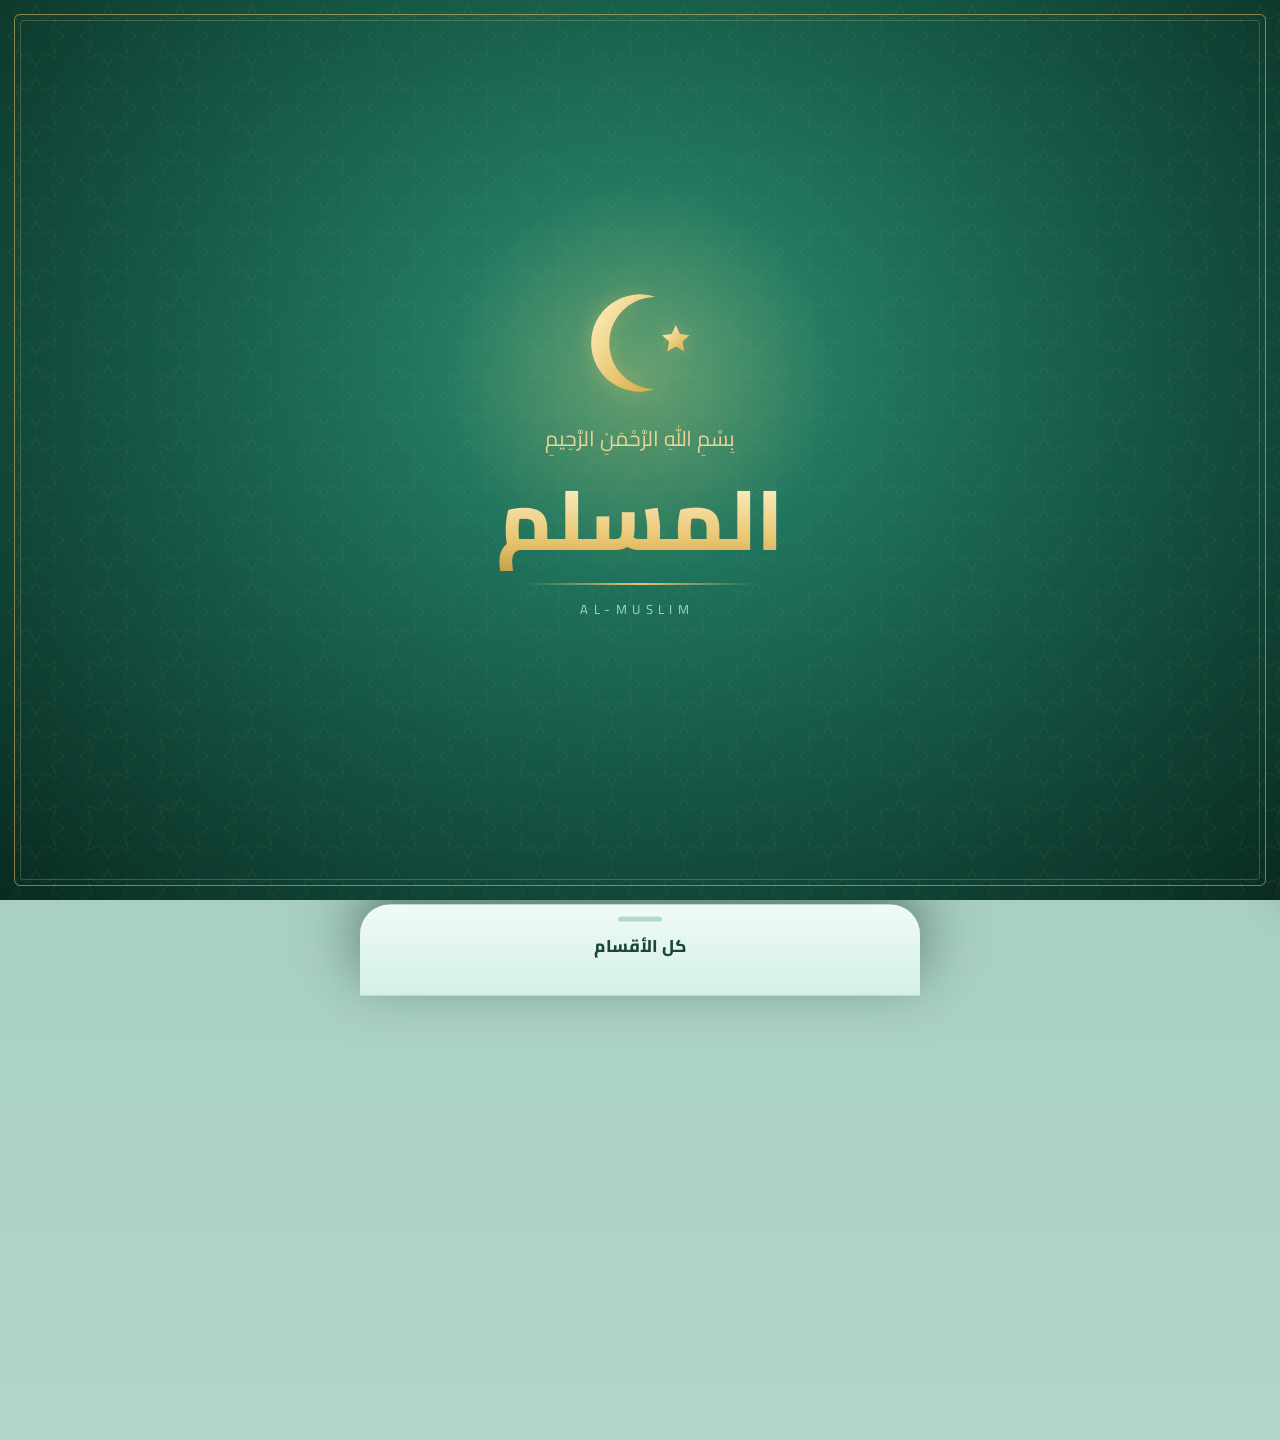
==== commit 9caf679c: "Add files via upload" ====
--- a/index.html
+++ b/index.html
@@ -18,15 +18,13 @@
 #v6Intro .glow{position:absolute;left:50%;top:42%;width:min(80vw,420px);height:min(80vw,420px);margin:calc(min(80vw,420px)/-2) 0 0 calc(min(80vw,420px)/-2);border-radius:50%;background:radial-gradient(circle,rgba(240,201,105,.30),rgba(240,201,105,0) 66%);animation:iGlow 1.8s .2s ease-out backwards}
 #v6Intro .center{position:relative;display:grid;justify-items:center;gap:12px;text-align:center}
 #v6Intro .moon{width:128px;height:128px;overflow:visible;filter:drop-shadow(0 0 10px rgba(240,201,105,.35))}
-#v6Intro .mring{fill:none;stroke:#fff;stroke-width:60;stroke-dasharray:164;stroke-dashoffset:0;transform:rotate(-100deg);transform-origin:50px 50px;animation:iSweep 1.5s .25s cubic-bezier(.45,.05,.25,1) backwards}
-#v6Intro .mshape{animation:iFade 1.5s .25s ease-out backwards;--o:1}
-#v6Intro .star{transform-origin:78px 46px;animation:iStar .9s 1.3s cubic-bezier(.2,.9,.3,1.2) backwards}
-#v6Intro .bism{font-size:clamp(16px,4.4vw,21px);color:#ead397;animation:iWipe 1.1s .95s ease-out backwards}
-#v6Intro h1{margin:0;font-size:clamp(56px,17vw,84px);line-height:1.2;font-weight:800;background:linear-gradient(180deg,#fff8d8,#e8c46e 70%,#c9a14a);-webkit-background-clip:text;background-clip:text;color:transparent;-webkit-text-fill-color:transparent;animation:iTitle 1.1s 1.25s cubic-bezier(.2,.8,.2,1) backwards}
-#v6Intro .rule{width:min(230px,56vw);height:2px;background:linear-gradient(90deg,transparent,#e8c46e,transparent);animation:iRule .9s 1.8s ease-out backwards}
-#v6Intro .sub{font-size:13px;letter-spacing:.42em;color:#a9d3c2;padding-inline-start:.42em;animation:iFade .8s 2s ease-out backwards;--o:1}
-#v6Intro .bar{position:absolute;left:20%;right:20%;bottom:11%;height:3px;border-radius:3px;background:rgba(255,255,255,.12);overflow:hidden;animation:iFade .6s .2s ease-out backwards;--o:1}
-#v6Intro .bar b{display:block;height:100%;background:linear-gradient(270deg,#f0c969,#fff3c4);transform-origin:right;animation:iBar 2.6s linear backwards}
+#v6Intro .mring{fill:none;stroke:#fff;stroke-width:60;stroke-dasharray:164;stroke-dashoffset:0;transform:rotate(-100deg);transform-origin:50px 50px;animation:iSweep 2s .4s cubic-bezier(.45,.05,.25,1) backwards}
+#v6Intro .mshape{animation:iFade 2s .4s ease-out backwards;--o:1}
+#v6Intro .star{transform-origin:78px 46px;animation:iStar 1.1s 2s cubic-bezier(.2,.9,.3,1.2) backwards}
+#v6Intro .bism{font-size:clamp(16px,4.4vw,21px);color:#ead397;animation:iWipe 1.4s 1.4s ease-out backwards}
+#v6Intro h1{margin:0;font-size:clamp(56px,17vw,84px);line-height:1.2;font-weight:800;background:linear-gradient(180deg,#fff8d8,#e8c46e 70%,#c9a14a);-webkit-background-clip:text;background-clip:text;color:transparent;-webkit-text-fill-color:transparent;animation:iTitle 1.4s 1.9s cubic-bezier(.2,.8,.2,1) backwards}
+#v6Intro .rule{width:min(230px,56vw);height:2px;background:linear-gradient(90deg,transparent,#e8c46e,transparent);animation:iRule 1.1s 2.8s ease-out backwards}
+#v6Intro .sub{font-size:13px;letter-spacing:.42em;color:#a9d3c2;padding-inline-start:.42em;animation:iFade 1s 3.2s ease-out backwards;--o:1}
 @keyframes iFade{from{opacity:0}to{opacity:var(--o,1)}}
 @keyframes iGlow{from{opacity:0;transform:scale(.5)}to{opacity:1;transform:scale(1)}}
 @keyframes iSweep{from{stroke-dashoffset:164}to{stroke-dashoffset:0}}
@@ -34,12 +32,12 @@
 @keyframes iWipe{from{opacity:0;clip-path:inset(0 0 0 100%)}to{opacity:1;clip-path:inset(0 0 0 0)}}
 @keyframes iTitle{from{opacity:0;transform:translateY(14px) scale(.94);clip-path:inset(0 0 0 100%)}to{opacity:1;transform:none;clip-path:inset(0 0 0 0)}}
 @keyframes iRule{from{opacity:0;transform:scaleX(0)}to{opacity:1;transform:none}}
-@keyframes iBar{from{transform:scaleX(0)}to{transform:scaleX(1)}}
+html.v6-intro #updToast{display:none!important}
 @media(prefers-reduced-motion:reduce){#v6Intro *{animation-duration:.01ms!important;animation-delay:0s!important}}
 </style>
 <script>
 document.documentElement.classList.add('v6-intro');
-window.__b = 'd3c577ea78'; window.__t = 1795153462;
+window.__b = '9c2b7fe429'; window.__t = 1795169113;
 </script><script>
 (function () {
     try {
@@ -228,12 +226,12 @@
 .settingsCategories{display:grid;gap:14px;margin-top:10px}.settingsCategory{background:var(--card);border:1px solid var(--line);border-radius:20px;padding:12px;box-shadow:var(--glow)}.settingsCategoryTitle{display:flex;align-items:center;gap:9px;padding:8px 8px 12px;font-size:calc(18px*var(--v105-fs,1));font-weight:800;color:var(--text)}.settingsCategoryTitle span{display:grid;place-items:center;width:34px;height:34px;border-radius:11px;background:rgba(21,91,73,.09);color:var(--green)}.settingsCategoryGrid{display:grid;gap:10px}.settingsCategoryGrid .setting{margin:0}.settingsCategoryGrid .setting b{font-size:calc(16px*var(--v105-fs,1))}.settingsCategoryGrid .setting:only-child{border-radius:15px}.dark .settingsCategoryTitle span{background:rgba(209,173,99,.11)}
 </style>
 <style id="settings-accordion-and-display">.settingsCategory{overflow:hidden}.settingsCategoryToggle{width:100%;display:flex;align-items:center;gap:10px;border:0;background:transparent;color:var(--text);padding:12px 8px;cursor:pointer;text-align:right;font:inherit}.settingsCategoryToggle span{display:grid;place-items:center;width:36px;height:36px;border-radius:11px;background:rgba(21,91,73,.09);color:var(--green);flex:0 0 36px}.settingsCategoryToggle b{flex:1;font-size:calc(18px*var(--v105-fs,1))}.settingsCategoryToggle i{font-style:normal;font-size:calc(22px*var(--v105-fs,1));color:var(--muted);transition:transform .2s}.settingsCategory.open .settingsCategoryToggle i{transform:rotate(45deg)}.settingsCategoryBody{display:none;padding:0 4px 4px}.settingsCategory.open .settingsCategoryBody{display:grid;gap:10px}.settingsCategory:first-child .settingsCategoryBody{display:grid}.settingsCategory:first-child .settingsCategoryToggle i{transform:rotate(45deg)}.settingsCategory .setting{background:var(--card)}.dark .settingsCategoryToggle span{background:rgba(209,173,99,.11)}.largeUI .settingsCategoryToggle b{font-size:calc(19px*var(--v105-fs,1))}.reduceMotion *{animation-duration:.01ms!important;transition-duration:.01ms!important}</style><style id="v80-story-video-final">.v80StoryVideo{margin:16px 0;border-radius:18px;overflow:hidden;background:#000;aspect-ratio:16/9}.v80StoryVideo iframe{width:100%;height:100%;border:0;display:block}.v80StoryVideoBtn{display:inline-flex;align-items:center;justify-content:center;margin:8px 4px;padding:9px 13px;border-radius:12px;text-decoration:none;background:var(--green);color:#fff;font-weight:700}.v80StoryCard .v80StoryVideoBtn{font-size:calc(14px*var(--v105-fs,1))}</style><link rel="stylesheet" href="radius.fb103ec150.css?h=fb103ec150"></head>
-<body><div id="v6Intro" role="presentation" aria-hidden="true"><i class="pat"></i><i class="frame"></i><i class="glow"></i><div class="center"><svg class="moon" viewBox="0 0 100 100" aria-hidden="true"><defs><linearGradient id="iG" x1="0" y1="0" x2="1" y2="1"><stop offset="0" stop-color="#fff3c4"/><stop offset="1" stop-color="#d9a93f"/></linearGradient><mask id="iM" maskUnits="userSpaceOnUse" x="-20" y="-20" width="140" height="140"><circle class="mring" cx="50" cy="50" r="26"/></mask></defs><g mask="url(#iM)"><path class="mshape" fill="url(#iG)" d="M62 14A38 38 0 1 0 62 86A30 30 0 1 1 62 14Z"/></g><path class="star" fill="url(#iG)" d="M78 36l3.2 7 7.6.9-5.6 5.2 1.5 7.5-6.7-3.8-6.7 3.8 1.5-7.5-5.6-5.2 7.6-.9z"/></svg><div class="bism">بِسْمِ اللهِ الرَّحْمَنِ الرَّحِيمِ</div><h1>المسلم</h1><i class="rule"></i><div class="sub">AL-MUSLIM</div></div><div class="bar"><b></b></div></div>
+<body><div id="v6Intro" role="presentation" aria-hidden="true"><i class="pat"></i><i class="frame"></i><i class="glow"></i><div class="center"><svg class="moon" viewBox="0 0 100 100" aria-hidden="true"><defs><linearGradient id="iG" x1="0" y1="0" x2="1" y2="1"><stop offset="0" stop-color="#fff3c4"/><stop offset="1" stop-color="#d9a93f"/></linearGradient><mask id="iM" maskUnits="userSpaceOnUse" x="-20" y="-20" width="140" height="140"><circle class="mring" cx="50" cy="50" r="26"/></mask></defs><g mask="url(#iM)"><path class="mshape" fill="url(#iG)" d="M62 14A38 38 0 1 0 62 86A30 30 0 1 1 62 14Z"/></g><path class="star" fill="url(#iG)" d="M78 36l3.2 7 7.6.9-5.6 5.2 1.5 7.5-6.7-3.8-6.7 3.8 1.5-7.5-5.6-5.2 7.6-.9z"/></svg><div class="bism">بِسْمِ اللهِ الرَّحْمَنِ الرَّحِيمِ</div><h1>المسلم</h1><i class="rule"></i><div class="sub">AL-MUSLIM</div></div></div>
 <script>
 (function () {
-    /* مقدمة 3 ثوانٍ (2.6 عرض + 0.4 تلاشي) مرة عند كل فتح. إن أُعيد تحميل الصفحة أثناءها (تحديث صامت) تُكمل من اللحظة نفسها بتأخير سالب فلا يلاحظ المستخدم. */
+    /* مقدمة 5 ثوانٍ (4.6 عرض + 0.4 تلاشي) بلا شريط تقدّم؛ يجري خلالها فحص التحديث الإجباري (updater.js) فلا يرى المستخدم أي أثر لنسخة قديمة. إن أُعيد تحميل الصفحة أثناءها (تحديث صامت) تُكمل من اللحظة نفسها بتأخير سالب فلا يلاحظ المستخدم. */
     var done = 0, e = document.getElementById('v6Intro'), now = Date.now(), t0 = now;
-    try { var o = +sessionStorage.getItem('v6t0'); if (o && now - o < 2600) t0 = o; else sessionStorage.setItem('v6t0', String(now)); } catch (x) { }
+    try { var o = +sessionStorage.getItem('v6t0'); if (o && now - o < 4600) t0 = o; else sessionStorage.setItem('v6t0', String(now)); } catch (x) { }
     var el = now - t0;
     function out() {
         if (done) return; done = 1;
@@ -254,7 +252,7 @@
             });
         } catch (x) { }
     }
-    setTimeout(out, Math.max(300, 2600 - el));
+    setTimeout(out, Math.max(300, 4600 - el));
     if (e) e.addEventListener('click', out);
 })();
 </script><div class="app">
@@ -700,7 +698,7 @@
     console.error(e);
 } }
 async function openReader(i) { readerToken++; currentReader = RECITERS[i]; if (!currentReader)
-    return; readerTitle.textContent = currentReader.name; document.getElementById('readerDetailSubtitle').textContent = 'صفحة القارئ • اختر سورة واستمع'; const readerIndex = RECITERS.indexOf(currentReader); const photo = await getReciterPhoto(currentReader); document.getElementById('readerProfile').innerHTML = `<h3>${xSafe(currentReader.name)}</h3><p class="mini">الرواية: ${xSafe(currentReader.rewaya || 'غير محددة')} • ${currentReader.surahList?.length || 0} سورة متاحة</p><button class="favBtn ${isFavReader(currentReader) ? 'active' : ''}" onclick="toggleFavReader(${readerIndex})">${isFavReader(currentReader) ? '★ في المفضلة' : '☆ إضافة للمفضلة'}</button></div>`; playerReciter.textContent = '🎙️ ' + currentReader.name + ' • ' + currentReader.rewaya; const st = document.getElementById('downloadStatus'); st.style.display = 'block'; st.innerHTML = '⏳ جارٍ التحقق من التلاوة…'; renderSongs(); show('readerDetail'); try {
+    return; readerTitle.textContent = currentReader.name; document.getElementById('readerDetailSubtitle').textContent = 'صفحة القارئ • اختر سورة واستمع'; const readerIndex = RECITERS.indexOf(currentReader); document.getElementById('readerProfile').innerHTML = `<h3>${xSafe(currentReader.name)}</h3><p class="mini">الرواية: ${xSafe(currentReader.rewaya || 'غير محددة')} • ${currentReader.surahList?.length || 0} سورة متاحة</p><button class="favBtn ${isFavReader(currentReader) ? 'active' : ''}" onclick="toggleFavReader(${readerIndex})">${isFavReader(currentReader) ? '★ في المفضلة' : '☆ إضافة للمفضلة'}</button></div>`; playerReciter.textContent = '🎙️ ' + currentReader.name + ' • ' + currentReader.rewaya; const st = document.getElementById('downloadStatus'); st.style.display = 'block'; st.innerHTML = '⏳ جارٍ التحقق من التلاوة…'; renderSongs(); show('readerDetail'); try {
     await ensureAudioUrl((currentReader.surahList || [1])[0]);
     st.style.display = 'none';
     st.innerHTML = '';
@@ -857,41 +855,9 @@
     favAdd('adhkar', { id, kind, index: Number(i), text: z.text, count: z.count, source: z.source }); renderAdhkar(currentAdhkarKind || 'صباح'); renderFavorites('adhkar'); }
 function isFavHadith(i) { return readFavStore().hadiths.some(a => a.id === `h-${i}`); }
 function isFavAdhkar(kind, i) { return readFavStore().adhkar.some(a => a.id === `z-${kind}-${i}`); }
-const VERIFIED_RECITER_PHOTOS = {
-    'أحمد بن علي العجمي': 'Ahmad bin Ali Al-Ajmi.png',
-    'سعد الغامدي': 'Saad al Ghamdi.jpg',
-    'سعود الشريم': 'Saud Shuraim doing the Khutbah.png',
-    'عبدالباسط عبدالصمد': "Abdul Basit 'Abd us-Samad with King Faisal.jpg",
-    'عبدالرحمن السديس': 'زيارة الشيخ الدكتور عبدالرحمن بن عبدالعزيز السديس.jpg',
-    'ناصر القطامي': 'صورة شخصية الشيخ ناصر القطامي.jpg',
-    'ياسر الدوسري': 'Yasser Al-Dosari.jpg',
-    'هزاع البلوشي': 'هزاع البلوشي.jpg',
-    'مشاري راشد العفاسي': 'Мишари Рашид.jpg',
-    'صلاح البدير': 'Salah Ibn Mohammed Al Budair.jpg',
-    'صالح آل طالب': 'صورة شخصية صالح آل طالب.jpg',
-    'ماهر المعيقلي': 'Maher Al Mueaqly.png'
-};
-function verifiedReciterPhoto(r) {
-    const file = VERIFIED_RECITER_PHOTOS[String(r?.name || '').trim()];
-    return file ? 'https://commons.wikimedia.org/wiki/Special:Redirect/file/' + encodeURIComponent(file) : '';
-}
-const photoCache = new Map();
-function photoNameScore(title, name) {
-    const t = String(title || '').toLowerCase().replace(/[^\p{L}\p{N}]+/gu, ' ');
-    const n = String(name || '').toLowerCase().replace(/[^\p{L}\p{N}]+/gu, ' ').split(' ').filter(Boolean);
-    if (!n.length)
-        return 0;
-    let score = 0;
-    for (const part of n) {
-        if (part.length > 2 && t.includes(part))
-            score++;
-    }
-    return score / n.length;
-}
-async function getReciterPhoto() { return ''; }
-function reciterAvatar() { return ''; }
-async function hydrateReciterPhotos() { }
-function loadReciterCards(q = '') { const query = (q || '').trim().toLowerCase(); const items = RECITERS.map((r, i) => ({ r, i })).filter(o => readerMatchesFilter(o.r) && (!query || o.r.name.toLowerCase().includes(query) || (o.r.search || []).some(x => String(x).toLowerCase().includes(query)))); readerList.innerHTML = items.map(o => `<div class="reader" data-reciter-index="${o.i}" onclick="openReader(${o.i})"><div class="readerTop"><button class="favBtn ${isFavReader(o.r) ? 'active' : ''}" onclick="event.stopPropagation();toggleFavReader(${o.i})">${isFavReader(o.r) ? '★ مفضل' : '☆ مفضل'}</button></div><b>${xSafe(o.r.name)}</b><small>${xSafe(o.r.rewaya)} • ${o.r.surahList.length} سورة</small></div>`).join('') || '<div class="favEmpty" style="grid-column:1/-1">لا يوجد قارئ/رواية مطابقة.</div>'; hydrateReciterPhotos(); }
+/* آيفون/آيباد بنظام قديم (iOS 15 فما دون) لا يشغّل بعض الملفات الصوتية: نوضّح أن السبب من النظام لا من الموقع */
+function iosOldNote() { const m = /(iPhone|iPad|iPod).*? OS (\d+)[_.]/.exec(navigator.userAgent || ''); return m && +m[2] <= 15 ? ' — السبب من نظام iOS لديك لأنه قديم، حدّث النظام' : ''; }
+function loadReciterCards(q = '') { const query = (q || '').trim().toLowerCase(); const items = RECITERS.map((r, i) => ({ r, i })).filter(o => readerMatchesFilter(o.r) && (!query || o.r.name.toLowerCase().includes(query) || (o.r.search || []).some(x => String(x).toLowerCase().includes(query)))); readerList.innerHTML = items.map(o => `<div class="reader" data-reciter-index="${o.i}" onclick="openReader(${o.i})"><div class="readerTop"><button class="favBtn ${isFavReader(o.r) ? 'active' : ''}" onclick="event.stopPropagation();toggleFavReader(${o.i})">${isFavReader(o.r) ? '★ مفضل' : '☆ مفضل'}</button></div><b>${xSafe(o.r.name)}</b><small>${xSafe(o.r.rewaya)} • ${o.r.surahList.length} سورة</small></div>`).join('') || '<div class="favEmpty" style="grid-column:1/-1">لا يوجد قارئ/رواية مطابقة.</div>';  }
 function renderFavorites(type = 'readers') {
     const box = document.getElementById('favoritesList');
     if (!box)
@@ -1148,7 +1114,7 @@
 catch (e) {
     const _ec = audio.error ? audio.error.code : 0;
     const _em = { 1: 'أُلغي التحميل', 2: 'خطأ في الشبكة', 3: 'تعذّر فك الترميز', 4: 'الملف غير موجود أو غير مدعوم' }[_ec] || (e && e.name === 'NotAllowedError' ? 'منع المتصفح التشغيل — اضغط تشغيل مرة أخرى' : (e && e.message) || '');
-    now.textContent = '❌ تعذر تشغيل ' + S[num - 1] + ' لهذا القارئ الآن' + (_em ? ' (' + _em + ')' : '');
+    now.textContent = '❌ تعذر تشغيل ' + S[num - 1] + ' لهذا القارئ الآن' + (_em ? ' (' + _em + ')' : '') + iosOldNote();
     console.error(e, audio.src);
 } saveSettings(); }
 function nextSurah() { const a = currentReader?.surahList?.length ? currentReader.surahList : Array.from({ length: 114 }, (_, i) => i + 1), k = a.indexOf(currentSurah), n = a[k < 0 ? 0 : (k + 1) % a.length]; playSurah(n); }
@@ -1886,8 +1852,6 @@
     const box = document.getElementById('readerProfile');
     if (!r || !box)
         return;
-    const url = await getReciterPhoto(r);
-    const photo = url ? `<img class="profileReciterPhoto" src="${xSafe(url)}" alt="${xSafe(r.name)}" loading="eager" referrerpolicy="no-referrer">` : `<div class="profileReciterPhoto placeholder">🎙️</div>`;
     box.innerHTML = `<h3>${xSafe(r.name)}</h3><p class="mini">الرواية: ${xSafe(r.rewaya || 'غير محددة')} • ${r.surahList?.length || 0} سورة متاحة</p><button class="favBtn ${isFavReader(r) ? 'active' : ''}" onclick="toggleFavReader(${RECITERS.indexOf(r)})">${isFavReader(r) ? '★ في المفضلة' : '☆ إضافة للمفضلة'}</button>`;
 };
 const QP_V27_BASE = 'https://api.quranpedia.net/v1';
@@ -3003,7 +2967,7 @@
             await playTiming();
         }
         catch (e) {
-            status.textContent = '❌ تعذر تشغيل النطاق. اختر قارئًا آخر أو حاول مرة أخرى.';
+            status.textContent = '❌ تعذر تشغيل النطاق. اختر قارئًا آخر أو حاول مرة أخرى.' + iosOldNote();
             console.error(e);
         }
     };
@@ -12804,10 +12768,10 @@
 <link rel="stylesheet" href="style.45bc857fa8.css?h=45bc857fa8"><script src="script.451e714e44.js?h=451e714e44" defer></script>
 <script src="assistant-cmd.2559bdf697.js?h=2559bdf697" defer></script>
 <script src="travel.575fe86c2d.js?h=575fe86c2d" defer></script>
-<script src="reciters-nationality.39101e2556.js?h=39101e2556" defer></script><script src="playlist.29cb6d27a9.js?h=29cb6d27a9" defer></script>
+<script src="reciters-nationality.7cebd14c9a.js?h=7cebd14c9a" defer></script><script src="playlist.29cb6d27a9.js?h=29cb6d27a9" defer></script>
 
 <link rel="stylesheet" href="app107.8a9805e141.css?h=8a9805e141">
-<link rel="stylesheet" href="nova.6db664a882.css?h=6db664a882">
+<link rel="stylesheet" href="nova.0cf1a13428.css?h=0cf1a13428">
 <script src="adhan-config.6ae52d635c.js?h=6ae52d635c"></script>
 <script src="prayer.c5beb1abed.js?h=c5beb1abed"></script>
 <script src="push-client.4214f64b48.js?h=4214f64b48"></script><script src="audio-manager.6c123ab5bd.js?h=6c123ab5bd"></script><script src="notifications.ccce094b18.js?h=ccce094b18"></script><script src="notification-settings.bc601aaa58.js?h=bc601aaa58"></script><script src="prayer-notifications.610021a76a.js?h=610021a76a"></script><script src="iqama-notifications.8e8180306f.js?h=8e8180306f"></script><script src="adhkar-notifications.a924207814.js?h=a924207814"></script><script src="backgrounds.47987948bc.js?h=47987948bc"></script><script src="updater.3d7ad8f0b7.js?h=3d7ad8f0b7"></script>
@@ -12819,6 +12783,6 @@
 <script src="abloop.aa1b7fb463.js?h=aa1b7fb463"></script>
 <script src="qibla.07d4df4660.js?h=07d4df4660"></script>
 <script src="app107.e6527ceed0.js?h=e6527ceed0"></script>
-<script src="fuzzy.e42b2ec543.js?h=e42b2ec543"></script><script src="seo.14f40e9542.js?h=14f40e9542" defer></script><script src="assistant-kb.75f239c22f.js?h=75f239c22f" defer></script><script src="perf120.037c390b1c.js?h=037c390b1c" defer></script><script src="kids-salah.2911d944ed.js?h=2911d944ed" defer></script><script src="repeat-plus.00f1fcf10d.js?h=00f1fcf10d" defer></script><script src="quran-test.a105d75e53.js?h=a105d75e53" defer></script><script src="whatsnew.2fbb89deee.js?h=2fbb89deee" defer></script><script src="nova.a201ade04e.js?h=a201ade04e" defer></script>
+<script src="fuzzy.e42b2ec543.js?h=e42b2ec543"></script><script src="seo.26f37a5ced.js?h=26f37a5ced" defer></script><script src="assistant-kb.75f239c22f.js?h=75f239c22f" defer></script><script src="perf120.037c390b1c.js?h=037c390b1c" defer></script><script src="kids-salah.2911d944ed.js?h=2911d944ed" defer></script><script src="repeat-plus.00f1fcf10d.js?h=00f1fcf10d" defer></script><script src="quran-test.a105d75e53.js?h=a105d75e53" defer></script><script src="whatsnew.562cec4c22.js?h=562cec4c22" defer></script><script src="nova.d054f465a1.js?h=d054f465a1" defer></script>
 </body>
 </html>
--- a/nova.0cf1a13428.css
+++ b/nova.0cf1a13428.css
@@ -0,0 +1,408 @@
+/* nova.css — الواجهة الجديدة. هاتف عمودي (< 560) ← لوح/أفقي (≥ 560) ← حاسوب بقائمة جانبية (≥ 1024). */
+body.nova{
+  --bg:#124f3e;--bg2:#1a604c;--card:rgba(28,100,80,.72);--text:#f4fdfa;--muted:#b4ded2;--line:rgba(191,240,226,.18);
+  --green:#e8b855;--green2:#c8902d;--gold:#e8b855;--gold2:#ffe3a1;--ink:#1a5242;--hfg:#fff;--hbg:rgba(16,68,53,.62);
+  --shadow:0 18px 50px rgba(6,26,20,.5);--glow:0 0 0 1px rgba(232,184,85,.12),0 16px 44px rgba(6,26,20,.4);
+  --nvSb:clamp(220px,15vw,260px);--nvTop:calc(64px + env(safe-area-inset-top,0px));--nvPad:12px;
+  color:var(--text);
+}
+body.nova:not(.dark){
+  --bg:#a9d0c5;--bg2:#fff;--card:rgba(255,255,255,.62);--text:#1c4d3f;--muted:#557f73;--line:rgba(35,110,89,.15);
+  --green:#319478;--green2:#49c8a4;--gold:#9a6a1c;--gold2:#f2c765;--ink:#fff;
+  --shadow:0 14px 40px rgba(30,110,87,.16);--glow:0 10px 30px rgba(30,110,87,.12);
+}
+body.nova{background-color:var(--bg)!important}
+html:has(body.nova.dark){background:#104234!important}
+html:has(body.nova:not(.dark)){background:#b3d5cb!important}
+body.nova{background-image:linear-gradient(180deg,#1b5c4a 0,#165140 45%,#104234 100%)!important;background-attachment:fixed!important}
+body.nova:not(.dark){background-image:linear-gradient(180deg,#7cab9e 0,#a0cabe 420px,#b3d5cb 100%)!important}
+body.nova .nv{width:1em;height:1em;fill:none;stroke:currentColor;stroke-width:1.7;stroke-linecap:round;stroke-linejoin:round;display:block;flex:none}
+body.nova .nv .f{fill:currentColor;fill-opacity:.22}
+body.nova *{-webkit-tap-highlight-color:transparent}
+body.nova img{-webkit-user-drag:none;user-select:none}
+body.nova :where(b,h1,h2,h3,h4,p,small,span,label,summary){overflow-wrap:break-word;word-break:normal}
+
+/* ---------- الرأس ---------- */
+body.nova header.top{position:fixed!important;top:0!important;left:0!important;right:0;width:auto!important;max-width:none!important;height:var(--nvTop)!important;margin:0!important;padding:env(safe-area-inset-top,0px) max(14px,env(safe-area-inset-right,0px)) 0 max(14px,env(safe-area-inset-left,0px))!important;box-sizing:border-box!important;
+  display:grid!important;grid-template-columns:1fr auto 1fr;align-items:center;gap:8px;z-index:100;background:color-mix(in srgb,var(--bg) 86%,transparent)!important;
+  backdrop-filter:blur(16px) saturate(1.3);-webkit-backdrop-filter:blur(16px) saturate(1.3);border-bottom:1px solid var(--line)!important;--hfg:var(--text);--hbg:var(--card)}
+body.nova[data-pg=home] header.top{background:linear-gradient(180deg,rgba(9,40,31,.6),transparent)!important;border-bottom-color:transparent!important;backdrop-filter:none;-webkit-backdrop-filter:none;--hfg:#fff;--hbg:rgba(16,68,53,.62)}
+body.nova .nvBrand{grid-column:2;display:flex;align-items:center;gap:8px;cursor:pointer;color:var(--hfg)}
+body.nova .nvBrand b{font-size:calc(24px*var(--v105-fs,1));font-weight:800;color:var(--hfg);text-shadow:0 2px 10px #0006}
+body.nova:not(.dark):not([data-pg=home]) .nvBrand b{text-shadow:none;color:var(--green)}
+body.nova .nvLogo{height:38px;width:38px;border-radius:11px;display:block;box-shadow:0 2px 10px #0005,0 0 0 1.5px rgba(232,184,85,.7)}
+body.nova .nvSearch{display:none;grid-column:2;height:44px;border-radius:999px;border:1px solid rgba(255,255,255,.22);background:var(--hbg);color:var(--hfg);align-items:center;gap:10px;padding:0 18px;cursor:pointer;font-size:calc(14px*var(--v105-fs,1));opacity:.95;backdrop-filter:blur(10px)}
+body.nova .nvSearch .nv{font-size:21px}
+body.nova .nvTools{grid-column:3;justify-self:end;display:flex;flex-direction:row-reverse;align-items:center;gap:14px}
+body.nova .nvPill{display:flex;align-items:center;gap:2px;padding:4px;border-radius:999px;background:var(--hbg);border:1px solid rgba(255,255,255,.16);backdrop-filter:blur(10px)}
+body.nova .nvPill button,body.nova .nvBack{position:relative;width:40px;height:40px;padding:0;border:0;border-radius:50%;background:transparent;color:var(--hfg);display:grid;place-items:center;cursor:pointer;font-size:23px;transition:transform .15s}
+body.nova .nvPill button:active,body.nova .nvBack:active{transform:scale(.9)}
+body.nova .nvPill .nvMoon{background:linear-gradient(160deg,#d2f4eb,#87d8c1);color:#fff;box-shadow:0 2px 10px #0004}
+body.nova .nvPill .nvGear{display:none}
+body.nova .nvBack{display:none;background:transparent}
+body.nova .nvBadge{position:absolute;top:1px;right:2px;min-width:17px;height:17px;padding:0 4px;border-radius:9px;background:#e5484d;color:#fff;font:700 10.5px/17px system-ui,sans-serif;font-style:normal;text-align:center;box-shadow:0 0 0 2px #1a604c}
+body.nova .nvBadge[hidden]{display:none}
+
+/* ---------- القائمة السفلية (هاتف) ---------- */
+body.nova nav.nav{position:fixed!important;top:auto!important;left:12px!important;right:12px!important;bottom:calc(10px + env(safe-area-inset-bottom))!important;width:auto!important;height:70px!important;
+  display:flex!important;flex-direction:row!important;align-items:center;justify-content:space-around;gap:0;padding:0 8px!important;overflow:visible!important;border-radius:34px!important;
+  background:rgba(22,78,62,.93)!important;border:1px solid rgba(191,240,226,.2)!important;backdrop-filter:blur(20px);-webkit-backdrop-filter:blur(20px);box-shadow:0 14px 40px rgba(0,0,0,.4)!important;z-index:9000!important;max-width:560px;margin-inline:auto}
+body.nova nav.nav>button{all:unset;direction:rtl;box-sizing:border-box;flex:1;min-width:0;height:100%;display:flex!important;flex-direction:column!important;align-items:center!important;justify-content:center!important;gap:3px!important;padding:0!important;cursor:pointer;color:#c3ece0;position:relative;font-family:inherit;transition:color .15s}
+body.nova nav.nav>button .nvIc{position:relative;display:grid;place-items:center;width:auto;height:auto;font-size:24px;line-height:1}
+body.nova nav.nav .nvIc .nv{width:24px;height:24px}
+body.nova nav.nav>button .nvIc+b{font-size:calc(11.5px*var(--v105-fs,1))!important;font-weight:700!important;line-height:1.2!important;white-space:nowrap;display:block}
+body.nova nav.nav>button.on{color:#f2c765}
+body.nova nav.nav>button.on .nv .f{fill-opacity:.85}
+body.nova nav.nav>button[data-n=home]{order:1}body.nova nav.nav>button[data-n=more]{order:2}body.nova nav.nav>button[data-n=prayer]{order:3}body.nova nav.nav>button[data-n=settings]{order:4}body.nova nav.nav>button[data-n=notif]{order:5}
+body.nova nav.nav>button.nvDx{display:none!important}
+body.nova nav.nav>button.nvS:not([data-n=settings]){display:none!important}
+body.nova nav.nav>button.nvC{flex:0 0 84px;height:84px;margin-top:-38px;border-radius:50%;color:#fff!important;background:radial-gradient(circle at 50% 35%,#2d866d,#145240 75%);box-shadow:0 0 0 3px #e8b855,0 0 0 6px rgba(22,78,62,.9),0 12px 30px rgba(232,184,85,.35)}
+body.nova nav.nav>button.nvC .nvIc .nv{display:none}
+body.nova nav.nav>button.nvC .nvCi{display:block;width:46px;height:46px}
+body.nova nav.nav>button.nvC b{display:none}
+body.nova .nvCi{display:none}
+body.nova .nvSbBrand,body.nova .nvSbArt{display:none}
+body.nova nav.nav .nvBadge{top:-5px;right:-8px}
+
+/* ---------- الصفحة ---------- */
+body.nova .app{max-width:none!important;margin:0!important;padding:calc(var(--nvTop) + 10px) var(--nvPad) calc(120px + env(safe-area-inset-bottom))!important}
+body.nova[data-pg=home] .app{padding-top:0!important}
+body.nova .app>.page{max-width:1180px;margin-inline:auto}
+body.nova .section{margin:4px 0 12px;gap:10px}
+body.nova .section h2{font-size:calc(21px*var(--v105-fs,1))}
+body.nova .section p{font-size:calc(12.5px*var(--v105-fs,1))}
+body.nova .back{width:42px;height:42px;padding:0;border-radius:50%;display:grid;place-items:center;flex:none;background:var(--card);border:1px solid var(--line);color:var(--gold2);font-size:19px}
+body.nova:not(.dark) .back{color:var(--green)}
+body.nova .tile,body.nova .card{background:var(--card);border:1px solid var(--line);box-shadow:var(--glow);backdrop-filter:blur(12px);-webkit-backdrop-filter:blur(12px);border-radius:20px}
+body.nova .card{padding:14px;margin:8px 0}
+body.nova .primary{background:linear-gradient(135deg,var(--gold2),var(--gold));color:#1a5242;font-weight:800;border-radius:13px}
+body.nova:not(.dark) .primary,body.nova:not(.dark) .controls .active{color:#fff;background:linear-gradient(135deg,#53d7b1,#319478)}
+body.nova .danger{background:#a0363a}
+body.nova .notice,body.nova .downloadPanel{background:rgba(232,184,85,.12);color:var(--text);border:1px solid rgba(232,184,85,.26)}
+body.nova .num{background:rgba(232,184,85,.16);color:var(--gold2)}
+body.nova:not(.dark) .num{color:var(--green)}
+body.nova .search,body.nova .field,body.nova select,body.nova textarea,body.nova input[type=text],body.nova input[type=search],body.nova input[type=number],body.nova input[type=time],body.nova input[type=date]{background:var(--card);color:var(--text);border-color:var(--line);border-radius:13px}
+body.nova .controls button,body.nova .downloadBtn,body.nova .favBtn,body.nova .tabs button,body.nova .rewayaBtn,body.nova .pill{background:var(--card);color:var(--text);border:1px solid var(--line);border-radius:12px}
+body.nova .controls .active,body.nova .tabs .active,body.nova .rewayaBtn.active,body.nova .pill.active,body.nova .downloadBtn.downloaded,body.nova .favBtn.active{background:linear-gradient(135deg,var(--gold2),var(--gold));color:#1a5242;border-color:transparent}
+body.nova .reader,body.nova .setting,body.nova .settingsCategory{background:var(--card);border-color:var(--line)}
+body.nova .reader{padding:12px}
+body.nova .player{background:color-mix(in srgb,var(--bg2) 94%,transparent);bottom:100px;border-color:var(--line)}
+body.nova .progress{background:rgba(255,255,255,.14)}body.nova .progress>span{background:var(--gold)}
+body.nova .listrow{border-color:var(--line)}
+body.nova .listrow>*,body.nova .rowMain>*,body.nova .readerTop>*{min-width:0}
+body.nova #v101Dock{bottom:calc(88px + env(safe-area-inset-bottom));padding:0 12px;transform:none}
+body.nova #v107InstallBar{bottom:calc(94px + env(safe-area-inset-bottom))!important;max-width:560px;margin-inline:auto}
+
+/* ---------- البطل: صورة واقعية ---------- */
+body.nova .nvHero{position:relative;overflow:hidden;isolation:isolate;margin:0 calc(-1*var(--nvPad));border-radius:0 0 30px 30px;height:clamp(540px,72vh,700px);--ph:420px;
+  background:linear-gradient(180deg,#124f3e 0,#186751 40%,#1e7f64 78%,#1a6d56);box-shadow:0 18px 40px rgba(0,0,0,.25)}
+body.nova .nvHero picture{display:contents}
+body.nova .nvPh{position:absolute;bottom:0;left:50%;transform:translateX(-50%);height:var(--ph);width:auto;max-width:none;z-index:-1;pointer-events:none;
+  -webkit-mask-image:linear-gradient(180deg,transparent 0,#000 20%),linear-gradient(90deg,transparent,#000 10%,#000 90%,transparent);-webkit-mask-composite:source-in;mask-image:linear-gradient(180deg,transparent 0,#000 20%),linear-gradient(90deg,transparent,#000 10%,#000 90%,transparent);mask-composite:intersect}
+body.nova .nvHero::after{content:"";position:absolute;inset:0;z-index:-1;pointer-events:none;background:linear-gradient(180deg,rgba(8,34,27,.35),transparent 30%,transparent 78%,rgba(11,47,37,.45))}
+body.nova .nvCres{display:none}
+body.nova .nvHt{position:absolute;inset:0;text-align:center;color:#fff}
+body.nova #nvSl{position:absolute;inset:0;padding:calc(var(--nvTop) + 4px) 16px 0;display:flex;flex-direction:column;align-items:center;gap:6px;pointer-events:none}
+body.nova #nvSl .nvCta{pointer-events:auto}
+body.nova #nvSl.in{animation:nvIn .6s cubic-bezier(.2,.7,.2,1) both}
+@keyframes nvIn{from{opacity:0;transform:translateY(10px)}to{opacity:1;transform:none}}
+body.nova #nvSl h1{margin:0;display:flex;flex-direction:column;align-items:center;line-height:1.05;font-family:inherit}
+body.nova #nvSl h1 .a{font-size:calc(21px*var(--v105-fs,1));font-weight:700;color:#fff;text-shadow:0 2px 12px #0009}
+body.nova #nvSl h1 .m{font-style:normal;font-size:calc(clamp(52px,17vw,70px)*var(--v105-fs,1));font-weight:900;background:linear-gradient(180deg,#fff2c0,#eab84e 55%,#b9832a);-webkit-background-clip:text;background-clip:text;color:transparent;filter:drop-shadow(0 4px 14px #000a)}
+body.nova #nvSl h1 .d{display:none;font-style:normal}
+body.nova #nvSl p{margin:2px 0 0;max-width:24ch;font-size:calc(14.5px*var(--v105-fs,1));color:#eefbf7;text-shadow:0 2px 10px #000b;line-height:1.7}
+body.nova .nvDia{display:block;position:relative;width:170px;height:10px;margin-top:4px;background:linear-gradient(90deg,transparent,#e8b855 38%,#e8b855 62%,transparent) center/100% 1px no-repeat}
+body.nova .nvDia::after{content:"";position:absolute;left:50%;top:50%;width:7px;height:7px;background:#e8b855;transform:translate(-50%,-50%) rotate(45deg)}
+body.nova .nvCta{position:absolute;left:5%;bottom:62px;border:0;border-radius:999px;padding:0 26px;height:54px;font:inherit;font-weight:800;font-size:calc(18px*var(--v105-fs,1));color:#1c5e4b;background:linear-gradient(180deg,#ffeaa8,#e8b855);box-shadow:0 8px 26px rgba(232,184,85,.45),inset 0 1px 0 #fff8;cursor:pointer;display:inline-flex;gap:12px;align-items:center;justify-content:center;white-space:nowrap}
+body.nova .nvCta i{font-style:normal;font-size:14px}
+body.nova .nvDots{position:absolute;left:0;right:0;bottom:24px;display:flex;gap:9px;justify-content:center}
+body.nova .nvDots button{width:11px;height:11px;min-width:0!important;min-height:0!important;padding:0;border:0;border-radius:99px;background:rgba(255,255,255,.4);cursor:pointer;transition:width .25s,background .25s}
+body.nova .nvDots button.on{width:30px;background:#e8b855}
+
+/* ---------- الأقسام ---------- */
+body.nova .menu.nvMenu{display:grid!important;grid-template-columns:repeat(12,1fr)!important;gap:10px!important;margin-top:14px;position:relative;z-index:2}
+body.nova .nvMenu>.tile{grid-column:span 6;min-height:0;position:relative;display:grid!important;grid-template-columns:40px minmax(0,1fr) auto;column-gap:10px;row-gap:0;align-items:center;padding:10px 12px;text-align:start;overflow:hidden;order:9;transition:transform .18s,border-color .18s;cursor:pointer}
+body.nova .nvMenu>.tile:hover{transform:translateY(-2px);border-color:rgba(232,184,85,.5)}
+body.nova .nvMenu>.tile:active{transform:scale(.97)}
+body.nova .nvMenu>.tile .ico{grid-row:1/3;grid-column:1;width:40px;height:40px;border-radius:12px;display:grid;place-items:center;font-size:23px;background:rgba(232,184,85,.14);color:var(--gold2);margin:0}
+body.nova:not(.dark) .nvMenu>.tile .ico{color:var(--green);background:rgba(49,148,120,.1)}
+body.nova .nvMenu>.tile b{grid-column:2;grid-row:1;margin:0;font-size:calc(14px*var(--v105-fs,1));display:block;min-width:0}
+body.nova .nvMenu>.tile small{grid-column:2;grid-row:2;display:none;margin:2px 0 0;font-size:calc(11.5px*var(--v105-fs,1));color:var(--muted);line-height:1.4}
+body.nova .nvMenu>.tile .nvGo{grid-column:3;grid-row:1/3;width:24px;height:24px;border-radius:50%;display:grid;place-items:center;background:rgba(255,255,255,.1);color:var(--gold2);font-size:14px}
+body.nova .nvMenu>.tile .nvGo .nv{transform:scaleX(-1)}
+body.nova .nvMenu>.tile .d{display:none}
+/* الأقسام الستة المميّزة */
+body.nova .nvMenu>.tile.nf{display:flex!important;grid-column:span 4;flex-direction:column;align-items:center;justify-content:flex-start;gap:3px;min-height:128px;padding:10px 6px 10px;text-align:center;color:#fff;border:1px solid rgba(255,255,255,.22);border-radius:20px;
+  box-shadow:0 12px 28px rgba(0,0,0,.3),inset 0 1px 0 rgba(255,255,255,.28)}
+body.nova .nvMenu>.tile.nf::before{content:"";position:absolute;inset:0;background:radial-gradient(circle at 80% -10%,rgba(255,255,255,.3),transparent 55%);pointer-events:none}
+body.nova .nvMenu>.tile.nf .ico{width:auto;height:auto;background:none;border-radius:0;color:#fff;margin:0}
+body.nova .nvMenu>.tile.nf .nvPic{display:block;height:48px;width:48px;filter:drop-shadow(0 3px 6px rgba(0,0,0,.3))}
+body.nova .nvMenu>.tile.nf b{font-size:calc(13px*var(--v105-fs,1));color:#fff;line-height:1.3;margin-top:2px}
+body.nova .nvMenu>.tile.nf small{display:block;color:rgba(255,255,255,.86);font-size:calc(11px*var(--v105-fs,1));margin:0;line-height:1.3;min-height:1.3em}
+body.nova .nvMenu>.tile.nf .nvGo{margin-top:auto;width:28px;height:28px;background:rgba(255,255,255,.26);color:#fff;font-size:16px}
+body.nova .nvMenu>.tile.nf .nvGo .nv{transform:none}
+body.nova .nvMenu>.tile.nf b,body.nova .nvMenu>.tile.nf small{text-align:center!important;width:100%;grid-column:auto!important;grid-row:auto!important}
+body.nova .nvMenu>.tile.nf .m{display:inline}body.nova .nvMenu>.tile.nf .d{display:none}
+/* ألوان الشاشة الضيقة (من صورة الهاتف) */
+body.nova .nvMenu>.tile[data-nv=quran]{order:1;background:linear-gradient(165deg,#4ad0aa,#229373)}
+body.nova .nvMenu>.tile[data-nv=mosques]{order:2;background:linear-gradient(165deg,#4f956e,#2c6048)}
+body.nova .nvMenu>.tile[data-nv=qtest]{order:3;background:linear-gradient(165deg,#58b399,#3a7c69)}
+body.nova .nvMenu>.tile[data-nv=adhkar]{order:4;background:linear-gradient(165deg,#64c6aa,#47927d)}
+body.nova .nvMenu>.tile[data-nv=prayer]{order:5;background:linear-gradient(165deg,#c9954c,#8b6038)}
+body.nova .nvMenu>.tile[data-nv=qibla]{order:6;background:linear-gradient(165deg,#3a9bbc,#258a6d)}
+body.nova .nvMenu>.nvRow{grid-column:1/-1;order:7;display:grid;gap:10px;grid-template-columns:1fr}
+body.nova .nvMenu>.nvHd{grid-column:1/-1;order:8;display:flex;align-items:center;gap:12px;margin:8px 2px 0;font-weight:800;font-size:calc(17px*var(--v105-fs,1));color:var(--gold2)}
+body.nova:not(.dark) .nvMenu>.nvHd{color:#fff;text-shadow:0 1px 6px #0004}
+body.nova .nvHd::after{content:"";flex:1;height:1px;background:linear-gradient(90deg,transparent,var(--line))}
+body.nova #v107Home{display:none!important}
+
+/* ---------- البطاقات الفاتحة (آية + مواقيت) ---------- */
+body.nova .nvCard{position:relative;overflow:hidden;border-radius:26px;padding:12px 14px;color:#1a473a;border:1px solid rgba(255,255,255,.65);box-shadow:0 14px 36px rgba(13,57,44,.3),inset 0 1px 0 #fff9;
+  background:linear-gradient(180deg,rgba(237,250,246,.95),rgba(208,238,230,.93))}
+body.nova .nvCh{display:flex;align-items:center;justify-content:space-between;gap:8px;margin-bottom:8px}
+body.nova .nvCh h3{margin:0;font-size:calc(16px*var(--v105-fs,1));color:#1a473a;font-weight:800}
+body.nova .nvLoc{display:flex;align-items:center;gap:4px;font-size:calc(12px*var(--v105-fs,1));color:#3b7867}
+body.nova .nvLoc:empty{display:none}
+body.nova .nvPin{font-size:14px;color:#26705b}
+body.nova #nvNextBox .v107HeroNext{margin:0 0 8px;padding:7px 12px;border-radius:14px;background:rgba(49,148,120,.1);border:0;color:#1a473a;box-shadow:none;gap:8px}
+body.nova #nvNextBox .v107HeroNext b{font-size:calc(14px*var(--v105-fs,1));color:#319478;display:inline}
+body.nova #nvNextBox .v107HeroNext small{opacity:.8;font-size:calc(11px*var(--v105-fs,1))}
+body.nova #nvNextBox .v107HeroNext .cd{color:#1a473a;font-size:calc(15px*var(--v105-fs,1))}
+body.nova .nvTimes{display:grid;grid-template-columns:repeat(6,minmax(0,1fr));gap:0}
+body.nova .nvTimes>div{display:flex;flex-direction:column;align-items:center;gap:1px;padding:4px 1px;min-width:0}
+body.nova .nvTimes>div+div{border-inline-start:1px solid rgba(49,148,120,.14)}
+body.nova .nvTimes .pi{display:grid}
+body.nova .nvTimes .nv{font-size:24px}
+body.nova .nvTimes small{font-size:calc(11.5px*var(--v105-fs,1));color:#1a473a;margin:0;font-weight:700;white-space:nowrap}
+body.nova .nvTimes b{font-size:calc(11.5px*var(--v105-fs,1));font-weight:600;color:#3b7867;font-variant-numeric:tabular-nums;direction:ltr;white-space:nowrap}
+body.nova .nvTimes .cur{background:rgba(232,184,85,.32);border-radius:14px;border-color:transparent}
+body.nova .nvTimes .cur b{color:#1a473a;font-weight:800}
+body.nova .nvSet{grid-column:1/-1;border:1px dashed rgba(49,148,120,.35);background:none;color:#319478;padding:12px;border-radius:14px;cursor:pointer;font:inherit;font-weight:700}
+body.nova .nvMore{margin-top:8px;border:0;background:#1d6651;color:#fff;border-radius:999px;padding:0 18px;height:36px;font:inherit;font-weight:700;font-size:calc(14px*var(--v105-fs,1));cursor:pointer;display:inline-flex;align-items:center;gap:10px;box-shadow:0 6px 16px rgba(21,89,70,.3)}
+body.nova .nvMore .nv{font-size:15px}
+body.nova .nvPray .nvMore{display:none}
+body.nova .nvVerse{display:flex;flex-direction:column;justify-content:center;min-height:150px;padding:12px 14px}
+body.nova .nvQp{position:absolute;inset:0 auto 0 0;width:46%;background:url(nv-quran-p.webp) left center/cover no-repeat;-webkit-mask-image:linear-gradient(90deg,#000 55%,transparent);mask-image:linear-gradient(90deg,#000 55%,transparent);pointer-events:none}
+body.nova .nvVb{position:relative;display:flex;flex-direction:column;align-items:center;text-align:center;gap:3px;margin-inline-start:30%}
+body.nova .nvVh{display:flex;align-items:center;gap:7px;font-weight:800;font-size:calc(15px*var(--v105-fs,1));color:#1a473a;align-self:flex-end}
+body.nova .nvVh .nv{font-size:21px;color:#1d6651}
+body.nova .nvBs{display:none;font-size:calc(12px*var(--v105-fs,1));color:#3b7867}
+body.nova .nvV{font-family:"Amiri Quran","Amiri","Scheherazade New",serif;font-size:calc(clamp(20px,5.6vw,26px)*var(--v105-fs,1));line-height:1.8;color:#1a473a;font-weight:700}
+body.nova .nvV i{font-style:normal;color:#3aa687;font-size:.9em}
+body.nova .nvVerse small{color:#3b7867;margin:0;font-size:calc(12px*var(--v105-fs,1))}
+body.nova .nvVerse>.nvMore{position:absolute;left:12px;bottom:10px;margin:0;height:32px;padding:0 14px;font-size:calc(13px*var(--v105-fs,1))}
+body.nova .nvVerse>.nvMore .nv{transform:scaleX(1)}
+
+/* ---------- لوحات الإشعارات و«المزيد» ---------- */
+#nvBack{position:fixed;inset:0;z-index:9500;background:rgba(6,28,22,.5);backdrop-filter:blur(2px);opacity:0;pointer-events:none;transition:opacity .2s}
+#nvBack.open{opacity:1;pointer-events:auto}
+#nvNotif{position:fixed;z-index:9600;top:calc(var(--nvTop,64px) + 8px);left:10px;right:10px;max-height:min(70vh,560px);overflow:auto;border-radius:24px;padding:6px 6px 8px;color:#1a473a;direction:rtl;
+  background:linear-gradient(180deg,#f0fbf8,#d6f1e9);border:1px solid #fff9;box-shadow:0 24px 60px rgba(8,36,28,.55);transform:translateY(-8px) scale(.98);opacity:0;pointer-events:none;transition:transform .2s,opacity .2s;transform-origin:top left}
+#nvNotif.open{transform:none;opacity:1;pointer-events:auto}
+#nvNotif .nvNh{display:flex;align-items:center;justify-content:space-between;gap:8px;padding:10px 12px 8px}
+#nvNotif .nvNh b{font-size:17px;font-weight:800}
+#nvNotif .nvNh button{border:0;background:#1d6651;color:#fff;border-radius:999px;height:32px;padding:0 14px;font:inherit;font-size:12.5px;font-weight:700;cursor:pointer}
+#nvNotif .nvNi{display:grid;grid-template-columns:42px minmax(0,1fr) auto;gap:10px;align-items:center;padding:10px 12px;border-radius:16px}
+#nvNotif .nvNi+.nvNi{border-top:1px solid rgba(49,148,120,.1)}
+#nvNotif .nvNi .ni{width:42px;height:42px;border-radius:50%;display:grid;place-items:center;background:linear-gradient(160deg,#53d7b1,#319478);color:#fff;font-size:22px}
+#nvNotif .nvNi .ni.ad{background:linear-gradient(160deg,#e8b855,#b9832a)}
+#nvNotif .nvNi b{display:block;font-size:14.5px;font-weight:800}
+#nvNotif .nvNi small{display:block;color:#468271;font-size:12px;margin-top:2px;line-height:1.5}
+#nvNotif .nvNi time{font-size:11.5px;color:#468271;white-space:nowrap;direction:ltr;align-self:start;padding-top:2px}
+#nvNotif .nvNe{padding:26px 16px;text-align:center;color:#468271;font-size:13.5px;line-height:1.8}
+#nvMore{position:fixed;z-index:9600;left:0;right:0;bottom:0;max-height:78vh;overflow:auto;border-radius:30px 30px 0 0;padding:8px 14px calc(22px + env(safe-area-inset-bottom));direction:rtl;color:#1a473a;
+  background:linear-gradient(180deg,#f0fbf8,#d3efe7);box-shadow:0 -20px 60px rgba(8,36,28,.5);transform:translateY(105%);transition:transform .28s cubic-bezier(.2,.8,.2,1);pointer-events:none}
+#nvMore.open{transform:none;pointer-events:auto}
+#nvMore .nvMh{display:flex;flex-direction:column;align-items:center;gap:8px;padding:4px 0 12px}
+#nvMore .nvMh i{width:44px;height:5px;border-radius:9px;background:rgba(49,148,120,.3)}
+#nvMore .nvMh b{font-size:17px;font-weight:800}
+#nvMGrid{display:grid;grid-template-columns:repeat(3,1fr);gap:10px}
+#nvMGrid button{border:0;background:rgba(255,255,255,.65);border-radius:18px;padding:12px 4px;display:flex;flex-direction:column;align-items:center;gap:6px;cursor:pointer;color:#1a473a;font:inherit}
+#nvMGrid button span{width:44px;height:44px;border-radius:14px;display:grid;place-items:center;background:linear-gradient(160deg,#53d7b1,#319478);color:#fff;font-size:24px}
+#nvMGrid button b{font-size:12.5px;font-weight:700;text-align:center;line-height:1.3}
+#nvMGrid .nv{width:1em;height:1em;fill:none;stroke:currentColor;stroke-width:1.7;stroke-linecap:round;stroke-linejoin:round;display:block}
+#nvMGrid .nv .f,#nvNotif .nv .f{fill:currentColor;fill-opacity:.22}
+#nvNotif .nv{width:1em;height:1em;fill:none;stroke:currentColor;stroke-width:1.7;stroke-linecap:round;stroke-linejoin:round;display:block}
+
+/* ---------- ≥ 560: لوح / أفقي ---------- */
+@media(min-width:560px){
+  body.nova{--nvPad:20px}
+  body.nova .nvHero{height:clamp(380px,46vw,480px);border-radius:0 0 34px 34px}
+  body.nova .nvPh{left:auto;right:0;transform:none;-webkit-mask-image:linear-gradient(180deg,transparent 0,#000 22%),linear-gradient(90deg,transparent,#000 24%);mask-image:linear-gradient(180deg,transparent 0,#000 22%),linear-gradient(90deg,transparent,#000 24%)}
+  body.nova .nvHero{background:radial-gradient(900px 400px at 18% 70%,#5c639a55,transparent 70%),linear-gradient(180deg,#1b634f 0,#347f6a 48%,#6ea696 90%,#82ada1)}
+  body.nova .nvHt{inset:0 auto 0 0;width:min(52%,560px);display:flex;flex-direction:column;align-items:center;justify-content:center;padding:calc(var(--nvTop) - 10px) 4% 24px}
+  body.nova #nvSl{position:static;inset:auto;padding:0;gap:8px;pointer-events:auto}
+  body.nova #nvSl h1{flex-direction:row;flex-wrap:wrap;justify-content:center;gap:0 10px}
+  body.nova #nvSl h1 .a,body.nova #nvSl h1 .d{display:inline;font-size:calc(clamp(26px,4.4vw,52px)*var(--v105-fs,1));font-weight:800;color:#fff;font-style:normal}
+  body.nova #nvSl h1 .m{display:none}
+  body.nova #nvSl p{font-size:calc(clamp(14px,1.8vw,20px)*var(--v105-fs,1));max-width:30ch}
+  body.nova .nvDia{display:none}
+  body.nova .nvCta{position:static;margin-top:10px;height:48px;font-size:calc(16px*var(--v105-fs,1))}
+  body.nova .nvDots{position:static;margin-top:16px}
+  body.nova .nvCres{display:block;position:absolute;top:calc(var(--nvTop) - 18px);right:5%;width:clamp(70px,8vw,120px);height:auto;z-index:-1;opacity:.95}
+  body.nova .menu.nvMenu{margin-top:-46px;gap:12px!important}
+  body.nova .nvMenu>.tile{grid-column:span 4}
+  body.nova .nvMenu>.tile small{display:block}
+  body.nova .nvMenu>.tile.nf{min-height:176px;padding:16px 10px 14px;gap:6px}
+  body.nova .nvMenu>.tile.nf .nvPic{height:60px;width:60px}
+  body.nova .nvMenu>.tile.nf b{font-size:calc(17px*var(--v105-fs,1))}
+  body.nova .nvMenu>.tile.nf small{font-size:calc(13px*var(--v105-fs,1))}
+  body.nova .nvMenu>.tile.nf .m{display:none}body.nova .nvMenu>.tile.nf .d{display:inline}
+  body.nova .nvMenu>.tile.nf .nvGo{width:34px;height:34px}
+  body.nova .nvRow{grid-template-columns:1fr 1fr}
+  body.nova .nvCard{padding:16px 20px}
+  body.nova .nvCh h3{font-size:calc(19px*var(--v105-fs,1))}
+  body.nova .nvTimes .nv{font-size:28px}
+  body.nova .nvTimes small{font-size:calc(14px*var(--v105-fs,1))}body.nova .nvTimes b{font-size:calc(13.5px*var(--v105-fs,1))}
+  body.nova .nvPray .nvMore{display:inline-flex;margin-top:10px;flex-direction:row-reverse}
+  body.nova .nvVerse{min-height:210px;padding:18px 22px}
+  body.nova .nvQp{inset:0 0 0 auto;width:44%;background:url(nv-quran-l.webp) right center/cover no-repeat;-webkit-mask-image:linear-gradient(270deg,#000 50%,transparent);mask-image:linear-gradient(270deg,#000 50%,transparent)}
+  body.nova .nvVb{margin-inline:0 38%;align-items:center}
+  body.nova .nvVh{display:none}
+  body.nova .nvBs{display:block}
+  body.nova .nvV{font-size:calc(clamp(24px,3vw,32px)*var(--v105-fs,1))}
+  body.nova .nvVerse>.nvMore{left:22px;bottom:18px;height:38px;padding:0 18px;font-size:calc(14px*var(--v105-fs,1))}
+  #nvNotif{width:390px;right:auto;left:16px}
+  #nvMore{left:50%;right:auto;width:min(560px,100%);transform:translate(-50%,105%)}
+  #nvMore.open{transform:translate(-50%,0)}
+}
+/* ---------- ≥ 1024: قائمة جانبية يمنى ---------- */
+@media(min-width:1024px){
+  body.nova{--nvPad:28px;--nvTop:68px}
+  body.nova header.top{right:var(--nvSb)!important;padding:0 26px!important;grid-template-columns:1fr minmax(280px,460px) 1fr}
+  body.nova .nvBrand{display:none}
+  body.nova .nvSearch{display:flex}
+  body.nova .nvPill .nvGear{display:grid}
+  body.nova .nvBack{display:grid;background:transparent}
+  body.nova nav.nav{top:0!important;bottom:0!important;left:auto!important;right:0!important;width:var(--nvSb)!important;height:auto!important;max-width:none;margin:0;border-radius:0!important;border:0!important;border-left:1px solid rgba(191,240,226,.14)!important;
+    flex-direction:column!important;align-items:stretch;justify-content:flex-start;gap:4px;padding:16px 12px 0!important;overflow-y:auto!important;overflow-x:hidden!important;
+    background:linear-gradient(180deg,#1f5a49,#2d584c 55%,#164034)!important;box-shadow:-10px 0 40px rgba(0,0,0,.25)!important}
+  body.nova .nvSbBrand{display:flex;align-items:center;justify-content:center;gap:10px;padding:6px 6px 16px;cursor:pointer;direction:rtl}
+  body.nova .nvSbBrand b{font-size:calc(27px*var(--v105-fs,1));font-weight:800;color:#fff}
+  body.nova .nvSbBrand .nvLogo{height:50px}
+  body.nova nav.nav>button{flex:none;height:46px;flex-direction:row!important;justify-content:flex-start!important;gap:14px!important;padding:0 14px!important;border-radius:14px;color:#e9faf5;order:0!important}
+  body.nova nav.nav>button:hover{background:rgba(255,255,255,.08)}
+  body.nova nav.nav>button .nvIc{font-size:22px}
+  body.nova nav.nav .nvIc .nv{width:22px;height:22px;color:#b4eddd}
+  body.nova nav.nav>button .nvIc+b{font-size:calc(15px*var(--v105-fs,1))!important;font-weight:600!important}
+  body.nova nav.nav>button.on{background:linear-gradient(180deg,#f6dfa4,#d9a85a);color:#1a5242!important;box-shadow:0 8px 22px rgba(232,184,85,.3)}
+  body.nova nav.nav>button.on .nv{color:#1a5242}
+  body.nova nav.nav>button.nvMo{display:none!important}
+  body.nova nav.nav>button.nvDx,body.nova nav.nav>button.nvS:not([data-n=settings]){display:flex!important}
+  body.nova nav.nav>button.nvC{flex:none;width:auto;height:46px;margin:0;border-radius:14px;background:transparent;box-shadow:none;color:#e9faf5!important}
+  body.nova nav.nav>button.nvC.on{background:linear-gradient(180deg,#f6dfa4,#d9a85a);color:#1a5242!important}
+  body.nova nav.nav>button.nvC .nvIc .nv{display:block}
+  body.nova nav.nav>button.nvC .nvCi{display:none}
+  body.nova nav.nav>button.nvC b{display:block}
+  body.nova .nvSbArt{display:block;flex:1 0 120px;min-height:120px;margin:0 -12px;background:url(nv-sky.webp) center bottom/cover no-repeat;-webkit-mask-image:linear-gradient(180deg,transparent,#000 40%);mask-image:linear-gradient(180deg,transparent,#000 40%)}
+  body.nova .app{margin-right:var(--nvSb)!important;padding:calc(var(--nvTop) + 14px) var(--nvPad) 40px!important}
+  body.nova[data-pg=home] .app{padding-top:0!important}
+  body.nova .player{bottom:14px}
+  body.nova #v101Dock{right:var(--nvSb);bottom:0;padding-bottom:10px}
+  body.nova #v107InstallBar{bottom:16px!important;inset-inline:auto 16px!important;margin:0}
+  body.nova .nvHero{height:clamp(420px,54vh,540px)}
+  body.nova .menu.nvMenu{margin-top:-78px}
+  body.nova .nvMenu>.tile[data-nv=adhkar]{display:none!important}
+  body.nova .nvMenu>.tile.nf{min-height:196px}
+  body.nova .nvMenu>.tile[data-nv=quran]{order:1;background:linear-gradient(165deg,#4e9680,#2d6a5a)}
+  body.nova .nvMenu>.tile[data-nv=prayer]{order:2;background:linear-gradient(165deg,#b9945a,#7d5c38)}
+  body.nova .nvMenu>.tile[data-nv=qibla]{order:3;background:linear-gradient(165deg,#3fb090,#258469)}
+  body.nova .nvMenu>.tile[data-nv=mosques]{order:4;background:linear-gradient(165deg,#4c8a6e,#2f5f4b)}
+  body.nova .nvMenu>.tile[data-nv=qtest]{order:5;background:linear-gradient(165deg,#76ceb5,#428e78)}
+  #nvNotif{left:24px}
+}
+@media(min-width:1024px){body.nova .menu.nvMenu{grid-template-columns:repeat(20,1fr)!important}body.nova .nvMenu>.tile.nf{grid-column:span 4}body.nova .nvMenu>.tile:not(.nf){grid-column:span 5}body.nova .nvMenu>.nvRow,body.nova .nvMenu>.nvHd{grid-column:1/-1}}
+/* هاتف أفقي قصير */
+@media(max-height:500px) and (orientation:landscape) and (max-width:1023px){
+  body.nova .nvHero{height:min(330px,86vh)}
+  body.nova nav.nav{height:58px!important}body.nova nav.nav>button b{display:none}
+  body.nova nav.nav>button.nvC{flex-basis:64px;height:64px;margin-top:-22px}body.nova nav.nav>button.nvC .nvCi{width:36px}
+}
+@media(max-width:360px){
+  body.nova .nvMenu>.tile.nf{min-height:116px;padding:8px 4px}
+  body.nova .nvMenu>.tile.nf .nvPic{height:38px;width:38px}
+  body.nova .nvMenu>.tile.nf b{font-size:12px}body.nova .nvMenu>.tile.nf small{font-size:10.5px}
+  body.nova .nvTimes small,body.nova .nvTimes b{font-size:10.5px}body.nova .nvTimes .nv{font-size:21px}
+  body.nova .nvCta{height:48px;font-size:16px;padding:0 20px}
+}
+@media(prefers-reduced-motion:reduce){body.nova *{animation:none!important;transition:none!important}}
+
+/* ---------- شاشة البداية ---------- */
+#v6Intro{background:radial-gradient(ellipse at 50% 40%,#2b8f73 0,#155745 55%,#0a2a21 100%)!important}
+
+/* ---------- الإعدادات: بطاقات + صفحة داخلية ---------- */
+body.nova #settings .nvSetBar{display:none;align-items:center;gap:10px;margin:0 0 12px}
+body.nova #settings .nvSetBar h2{margin:0;font-size:18px;color:var(--text);flex:1;min-width:0}
+body.nova #settings .nvSetBar .back{width:40px;height:40px;min-height:0;border-radius:12px;border:1px solid var(--line);background:var(--card);color:var(--gold);display:grid;place-items:center;padding:0;flex:none}
+body.nova #settings .nvSetBar .back svg{width:20px;height:20px}
+body.nova #settings .nvSetGrid{display:grid;grid-template-columns:repeat(auto-fill,minmax(150px,1fr));gap:10px;margin:8px 0}
+body.nova #settings .nvSetGrid button{display:flex;flex-direction:column;align-items:flex-start;gap:8px;min-height:92px;padding:12px;border-radius:16px;border:1px solid var(--line);background:var(--card);color:var(--text);text-align:right;position:relative;font:inherit}
+body.nova #settings .nvSetGrid .si{width:38px;height:38px;border-radius:12px;display:grid;place-items:center;background:linear-gradient(135deg,var(--gold),var(--gold2));color:#1a1405}
+body.nova #settings .nvSetGrid .si svg{width:22px;height:22px}
+body.nova #settings .nvSetGrid b{font-size:14px;line-height:1.3;overflow-wrap:anywhere}
+body.nova #settings .nvSetGrid .sg{position:absolute;left:10px;top:12px;color:var(--muted)}
+body.nova #settings .nvSetGrid .sg svg{width:16px;height:16px}
+body.nova #settings[data-sub] .nvSetGrid,body.nova #settings[data-sub] .stgQuick,body.nova #settings[data-sub] details.stgCat:not([data-act]){display:none!important}
+body.nova #settings[data-sub] .nvSetBar{display:flex}
+body.nova #settings:not([data-sub]) details.stgCat{display:none!important}
+body.nova #settings details.stgCat[data-act]>summary{display:none}
+body.nova #settings details.stgCat[data-act]{border:0;background:none;box-shadow:none;padding:0}
+body.nova #settings[data-sub]>.section:first-child{display:none!important}
+body.nova .qtGrid>*{min-width:0;overflow-wrap:anywhere}
+body.nova input,body.nova select,body.nova textarea{min-width:0;max-width:100%}
+body.nova .page [style*="grid-template-columns:1fr 1fr"]{grid-template-columns:repeat(2,minmax(0,1fr))!important}
+body.nova .page [style*="display:grid"]>*,body.nova .page [style*="display:flex"]>*{min-width:0}
+.seoLinks{margin:14px 0 0;padding:12px;border-radius:14px;border:1px solid var(--line);background:var(--card);font-size:13px;color:var(--muted)}
+.seoLinks nav{display:flex;flex-wrap:wrap;gap:8px 14px;margin:8px 0}
+.seoLinks b,.seoLinks summary{color:var(--text);font-weight:700;cursor:pointer}
+.seoLinks a{color:var(--gold);text-decoration:none;white-space:nowrap}
+.seoLinks small{display:block;line-height:1.7}
+
+/* ---------- رأس الهاتف: الجرس يميناً والوضع الليلي يساراً، والاسم في الوسط ---------- */
+@media(max-width:1023.98px){
+  body.nova .nvTools,body.nova .nvPill{display:contents}
+  body.nova .nvPill button{width:42px;height:42px;border-radius:50%;background:var(--hbg);border:1px solid rgba(255,255,255,.2);backdrop-filter:blur(10px);-webkit-backdrop-filter:blur(10px)}
+  body.nova .nvPill .nvBell{grid-column:1;grid-row:1;justify-self:start}
+  body.nova .nvPill .nvMoon{grid-column:3;grid-row:1;justify-self:end;background:var(--hbg);box-shadow:none}
+  body.nova .nvBrand{grid-column:2;grid-row:1}
+  body.nova .nvBack{display:none!important}
+}
+/* ---------- الشريط السفلي: ثابت اللون في الفاتح والداكن، والزر الأوسط بمستوى بقية الأزرار ---------- */
+body.nova nav.nav{background:#164e3e!important;color:#d9f4ec;backdrop-filter:none!important;-webkit-backdrop-filter:none!important}
+body.nova nav.nav>button{color:#d9f4ec!important}
+body.nova nav.nav>button.on{color:#f2c765!important}
+@media(max-width:1023.98px){
+  body.nova nav.nav>button.nvDx.nvMq{display:flex!important}
+  body.nova nav.nav>button[data-n=qibla]{order:5}
+  body.nova nav.nav>button.nvC{flex:0 0 66px;height:62px;margin-top:0;border-radius:50%;box-shadow:0 0 0 2.5px #e8b855,0 6px 18px rgba(232,184,85,.28)}
+  body.nova nav.nav>button.nvC .nvCi{width:38px;height:38px}
+}
+@media(max-height:500px) and (orientation:landscape) and (max-width:1023px){
+  body.nova nav.nav>button.nvC{flex-basis:52px;height:50px;margin-top:0}body.nova nav.nav>button.nvC .nvCi{width:30px;height:30px}
+}
+/* صفحة القارئ: الجنسية + العلم */
+.mNatP{display:flex;align-items:center;flex-wrap:wrap;gap:8px;margin:8px 0;font-size:calc(14px*var(--v105-fs,1))}
+.mNatP .mNatL{opacity:.75}.mNatP b{font-weight:800}
+@media(min-width:1024px){
+  body.nova nav.nav>button.on{color:#1a5242!important}
+}
+
+/* شاشات طولية: كل قسم في سطر مستقل بعرض كامل (لا أعمدة ضيقة تُحشر فيها الكلمات) */
+@media(max-width:1023.98px) and (orientation:portrait){
+  body.nova .nvMenu>.tile:not(.nf){grid-column:1/-1;min-height:60px;padding:12px 14px}
+  body.nova .nvMenu>.tile:not(.nf) small{display:block}
+  body.nova .nvMenu>.tile:not(.nf) b{font-size:calc(15.5px*var(--v105-fs,1))}
+  body.nova .menu.nvMenu{margin-top:22px}
+}
+body.nova .nvSbBrand .nvLogo{width:50px;height:50px;border-radius:14px;flex:none}
+/* في الداكن اللون الأساسي للعناصر ذهبي: نص داكن عليها ليبقى مقروءاً في الوضعين */
+body.nova.dark .calNow,body.nova.dark .v80StoryVideoBtn{color:#16352b!important}
+
+/* شبكة أمان: لا يُسحق نص بين أزرار — الصف يلتفّ، وللنص حدّ أدنى للعرض (يمنع تراصّ الحروف رأسياً) */
+body.nova .page :has(>[style*="flex:1"]){flex-wrap:wrap}
+body.nova .page [style*="flex:1"]{min-width:min(100%,9em)!important}
+body.nova .mqItem{flex-wrap:wrap}
+body.nova .mqItem>div:first-child{flex:1 1 11em!important;min-width:min(100%,11em)!important}
+body.nova .mqItem>.controls{flex:1 1 auto!important;flex-wrap:wrap;justify-content:flex-start}
+body.nova .page .controls{flex-wrap:wrap}
+body.nova .page b,body.nova .page small,body.nova .page .mini,body.nova .page h3{overflow-wrap:anywhere;word-break:normal}
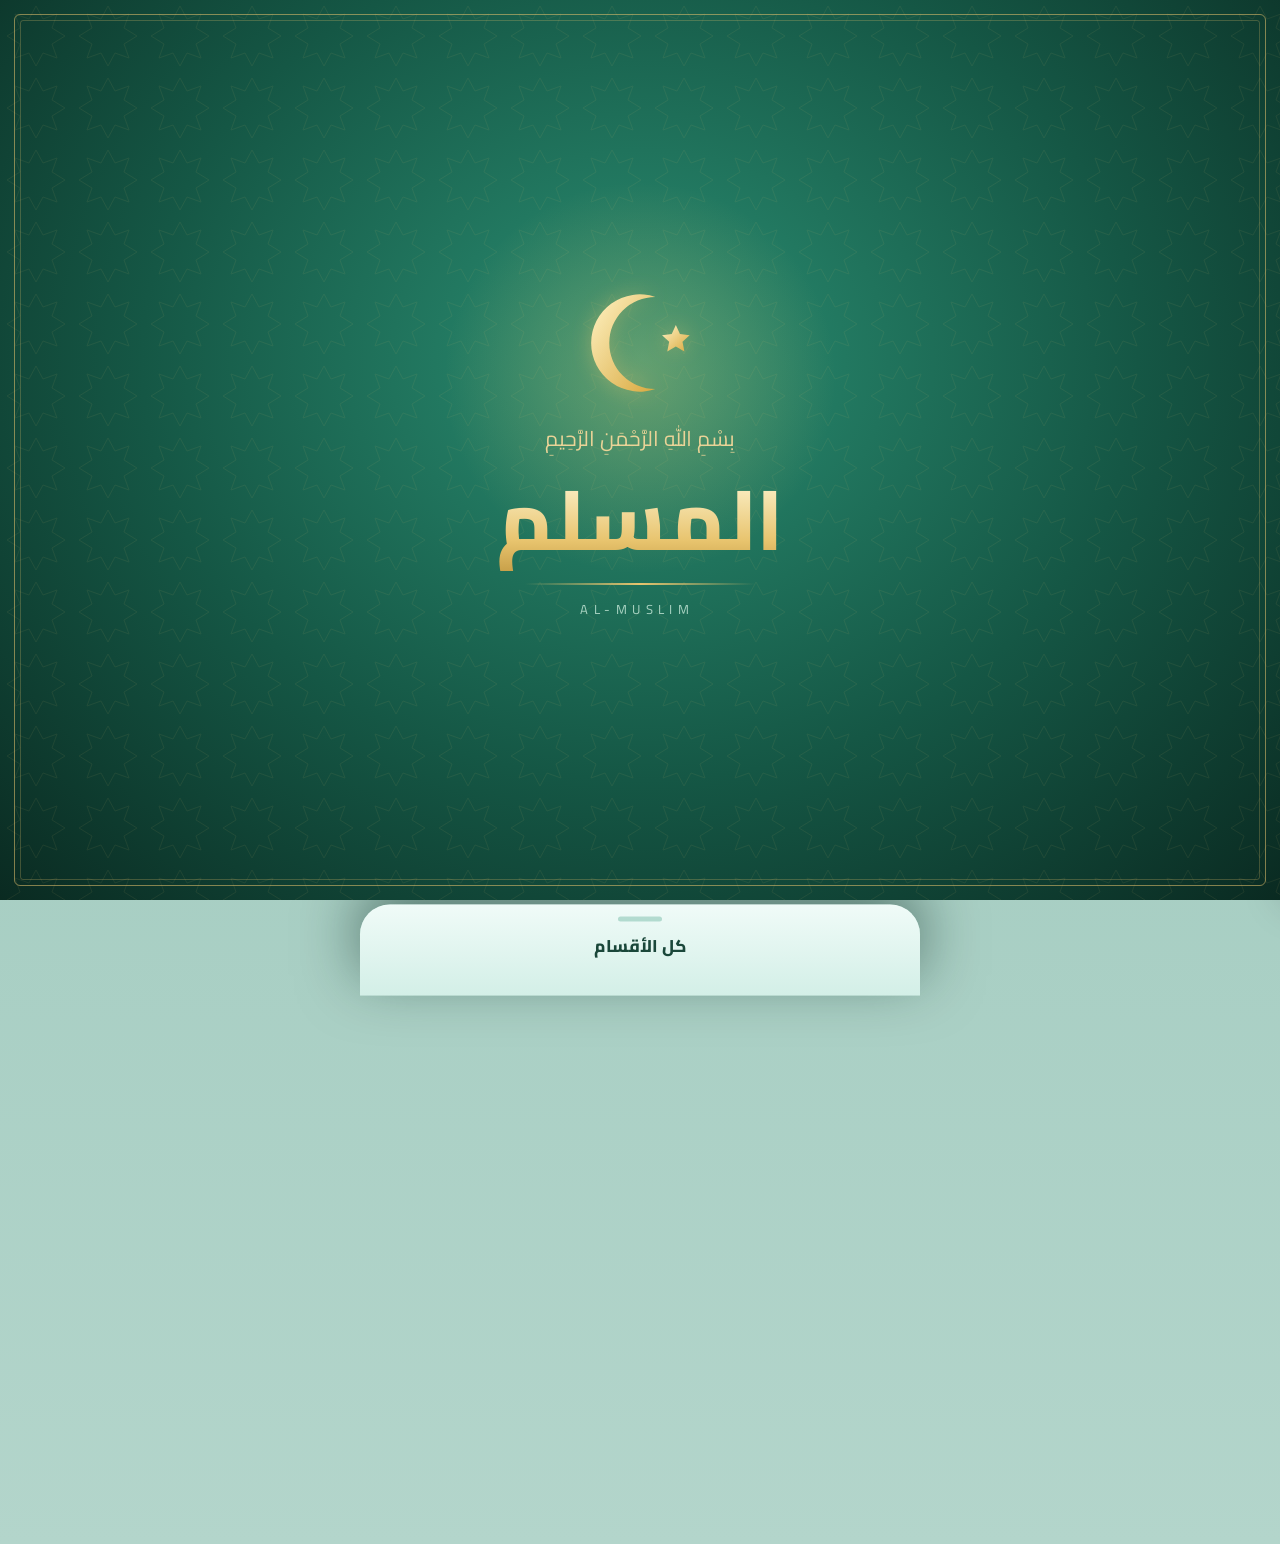
==== commit 03c38556: "Add files via upload" ====
--- a/index.html
+++ b/index.html
@@ -37,7 +37,7 @@
 </style>
 <script>
 document.documentElement.classList.add('v6-intro');
-window.__b = '9c2b7fe429'; window.__t = 1795169113;
+window.__b = '1920f4e34a'; window.__t = 1795205524;
 </script><script>
 (function () {
     try {
@@ -452,6 +452,7 @@
 <div class="stgRow"><div><b>تصدير بياناتك</b><small>المفضلة والإعدادات والتقدم في ملف على جهازك</small></div><button type="button" class="stgBtn" onclick="v100ExportData()">تصدير</button></div>
 <div class="stgRow"><div><b>استيراد نسخة</b><small>استرجاع ملف صدّرته سابقًا</small></div><button type="button" class="stgBtn" onclick="document.getElementById('stgImport').click()">استيراد</button><input type="file" id="stgImport" accept="application/json" style="display:none" onchange="v100ImportData(this)"></div>
 </div></div></details>
+<details class="stgCat" id="stgcat-features"><summary><span class="ci">ℹ️</span>قسم الميزات وكيفية استخدامها<span class="cs">▾</span></summary><div class="stgCatBody"><div class="stgGroup open"><div class="stgRow stgCol"><div><b>دليل المسلم</b><small>شرح مرتّب لكل ميزة: ما هي، وما فيها، وكيف تستخدمها خطوة بخطوة، وما حدودها. اضغط على اسم الميزة لفتح شرحها.</small></div></div><details class="ftG"><summary>المصحف (القرآن الكريم)</summary><div class="ftB"><p>مصحف المدينة النبوية برواية حفص عن عاصم، ٦٠٤ صفحة بالخط العثماني المشكّل.</p><h4>ما فيها</h4><ul><li>قراءة صفحة بصفحة مع التنقّل بالسحب أو بالأسهم</li><li>فهرس بالسور وبالأجزاء الثلاثين والانتقال المباشر لأي صفحة</li><li>متابعة القراءة من آخر صفحة وصلتَ إليها</li><li>علامة مرجعية للصفحة والآية</li><li>استماع لآية مختارة ونسخها</li><li>إعدادات: حجم الخط، لون الورق، الإطار</li><li>حفظ المصحف على الجهاز كاملًا أو جزءًا جزءًا ليُقرأ بلا إنترنت</li></ul><h4>كيف تستخدمها</h4><ol><li>من الرئيسية اضغط «القرآن الكريم» أو «المصحف» من الاختصارات السريعة.</li><li>اضغط على آية لتظهر أدواتها (استماع، نسخ، علامة).</li><li>للقراءة بلا إنترنت: افتح إعدادات المصحف (أيقونة الترس) ← «القراءة بلا إنترنت»، ثم اضغط «حفظ المصحف كاملًا» أو «تنزيل» أمام جزء معيّن. انتظر حتى تظهر عبارة تمّ الحفظ.</li><li>لحذف جزء من الجهاز اضغط «حذف» أمام ذلك الجزء.</li></ol><h4>الحدود والعيوب</h4><ul><li>الرواية المتاحة حاليًا حفص عن عاصم فقط، وبقية الروايات مكتوب عليها «قريبًا».</li><li>التنزيل الأول يحتاج اتصالًا بالإنترنت وحجمه كبير نسبيًا (خطوط كل صفحة).</li><li>إن حذف المتصفح بيانات الموقع أو ضاقت مساحة الجهاز قد يُمسح المحفوظ، فيلزم تنزيله من جديد.</li><li>تأكّد من ظهور «محفوظ» أمام الجزء قبل الاعتماد عليه دون إنترنت.</li></ul></div></details><details class="ftG"><summary>القرّاء والتلاوات</summary><div class="ftB"><p>مكتبة تلاوات بأصوات عدد كبير من القرّاء، مرتّبة بحسب الرواية.</p><h4>ما فيها</h4><ul><li>تصفية بحسب الرواية: حفص، قالون، ورش، الدوري، شعبة، البزي، قنبل، خلف، خلاد وغيرها</li><li>بحث باسم القارئ</li><li>صفحة لكل قارئ فيها نبذة وبلده والسور المتاحة</li><li>تشغيل سورة كاملة، وإضافة القارئ إلى المفضلة</li><li>تنزيل السور للاستماع بلا إنترنت (الحذف من الإعدادات ← التخزين)</li></ul><h4>كيف تستخدمها</h4><ol><li>افتح «القرّاء» واختر الرواية أو اكتب اسم القارئ في خانة البحث.</li><li>اضغط على القارئ ثم على السورة المطلوبة فيبدأ التشغيل.</li><li>يظهر شريط التشغيل أسفل الشاشة: اسم السورة والقارئ، وأزرار الخلفية والتشغيل/الإيقاف وإغلاق (X).</li><li>زر «الخلفية» يغيّر صورة الخلفية أثناء الاستماع.</li></ol><h4>الحدود والعيوب</h4><ul><li>التلاوات تُشغَّل من مواقع خارجية، فلا تعمل دون اتصال إلا إن نزّلتها.</li><li>بعض الأجهزة القديمة جدًا (iOS أقدم من 16) قد لا تفتح بعض الصيغ الصوتية؛ هذه من حدود النظام لا من التطبيق.</li><li>ليس لكل قارئ كل السور؛ تتغيّر القائمة بحسب المصدر.</li></ul></div></details><details class="ftG"><summary>مواقيت الصلاة والتنبيهات</summary><div class="ftB"><p>مواقيت تُحسب على جهازك بحسب موقعك، مع أذان وإقامة وتذكيرات.</p><h4>ما فيها</h4><ul><li>حساب المواقيت محليًا دون خادم</li><li>طرق حساب متعددة ووقت العصر (جمهور/حنفي) وتعديل دقيق بالدقائق</li><li>بطاقة الصلاة القادمة بالعدّ التنازلي، والصلاة السابقة لمدة ٤٠ دقيقة بعد دخول وقتها</li><li>أذان بأصوات عدة مؤذّنين وإقامة بعد الأذان بمدة تحددها</li><li>تذكير قبل الصلاة، وإضافة المواقيت إلى تقويم الهاتف</li></ul><h4>كيف تستخدمها</h4><ol><li>افتح «مواقيت الصلاة» واسمح بتحديد الموقع (يُحفظ على جهازك فقط).</li><li>من الإعدادات ← «مواقيت الصلاة» اختر طريقة الحساب وعدّل الدقائق لتوافق مسجدك.</li><li>من الإعدادات ← «الأذان والإشعارات» فعّل التنبيهات، واختر الصلوات والمؤذّن وطول الأذان ثم جرّب الصوت.</li><li>اترك التطبيق مثبّتًا على الشاشة الرئيسية لأفضل نتيجة.</li></ol><h4>الحدود والعيوب</h4><ul><li>صوت الأذان داخل التطبيق يعمل والتطبيق مفتوح؛ أما والتطبيق مغلق فيعتمد على إشعارات النظام وقد يقيّدها بعض الأجهزة لتوفير البطارية.</li><li>الموقع المحفوظ لا يتحدّث تلقائيًا إن سافرت؛ حدّثه يدويًا.</li><li>الأوقات حسابية، فقد تختلف دقيقة أو دقيقتين عن تقويم مسجدك، ولذلك وُجد التعديل اليدوي.</li></ul></div></details><details class="ftG"><summary>القبلة</summary><div class="ftB"><p>بوصلة تُظهر اتجاه الكعبة من موقعك مع تصحيح الانحراف المغناطيسي.</p><h4>ما فيها</h4><ul><li>بوصلة بسهم يتحرّك مع الجهاز</li><li>القبلة بالكاميرا</li><li>معايرة بالشمس أو بمواجهة محراب معروف</li><li>فتح اتجاه الكعبة على الخريطة</li></ul><h4>كيف تستخدمها</h4><ol><li>افتح «القبلة» واسمح بالموقع ثم اضغط «تشغيل البوصلة».</li><li>ابتعد عن الحديد والمغانط، وحرّك الهاتف بشكل ٨ في الهواء للمعايرة.</li><li>إن شعرت بخطأ في السهم استعمل «معايرة الدقة» مرة واحدة فتُحفظ.</li><li>للتأكد افتح اتجاه الكعبة على الخريطة.</li></ol><h4>الحدود والعيوب</h4><ul><li>تعتمد على حسّاس الجهاز، وبعض الأجهزة لا تملك بوصلة أو تكون غير دقيقة.</li><li>على iOS يلزم السماح بالوصول إلى حساسات الحركة.</li><li>استعمل الخريطة للتأكد في الأماكن المغلقة.</li></ul></div></details><details class="ftG"><summary>المساجد القريبة</summary><div class="ftB"><p>يبحث عن المساجد ومصليات النساء حولك ويرتّبها الأقرب أولًا.</p><h4>ما فيها</h4><ul><li>مسافة واتجاه ورابط للخريطة لكل مسجد</li><li>تصفية بالمسافة (٥٠٠ م، ١ كم، ٣ كم)</li><li>أقرب مسجد الآن</li><li>حفظ موقع سيارتك</li></ul><h4>كيف تستخدمها</h4><ol><li>افتح «المساجد» واسمح بالموقع ثم اضغط «البحث الآن».</li><li>غيّر التبويب إلى «مصليات النساء» عند الحاجة، وطبّق المسافة المناسبة.</li><li>اضغط «حفظ موقع سيارتي» قبل الدخول لتجدها بعد الصلاة.</li></ol><h4>الحدود والعيوب</h4><ul><li>البيانات من OpenStreetMap ويحدّثها متطوعون، فقد ينقص بعض المساجد أو يكون بعضها قديمًا.</li><li>يحتاج اتصالًا بالإنترنت للبحث.</li><li>في مصليات النساء يُعرض المؤكَّد فقط، ثم يُفصل غير المؤكَّد.</li></ul></div></details><details class="ftG"><summary>الأذكار والأدعية</summary><div class="ftB"><p>أذكار الصباح والمساء والنوم وغيرها بنصوص وتسجيلات صوتية بشرية حيث تتوفر.</p><h4>ما فيها</h4><ul><li>فئات: الصباح، المساء، النوم، الاستيقاظ، بعد الصلاة، المنزل، المسجد، السفر، الاستغفار</li><li>عدّاد لكل ذكر بحسب تكراره</li><li>تشغيل الكل متتاليًا، وتصفير العدّادات</li><li>إضافة الأذكار إلى المفضلة</li><li>النصوص محفوظة داخل التطبيق فتُقرأ بلا إنترنت</li></ul><h4>كيف تستخدمها</h4><ol><li>افتح «الأذكار» واختر الفئة.</li><li>اضغط على الذكر عند قراءته لينقص العدّاد.</li><li>اضغط تشغيل لسماع التسجيل؛ يظهر شريط التشغيل أسفل الشاشة باسم القارئ ونوع الذكر.</li><li>«تشغيل الكل متتاليًا» يشغّل الفئة كلها تباعًا.</li></ol><h4>الحدود والعيوب</h4><ul><li>الصوت يحتاج اتصالًا بالإنترنت، وبعض الأذكار تظهر عليها عبارة «لا يتوفر تسجيل».</li><li>العدّاد لا يمنعك من تجاوز العدد المطلوب.</li></ul></div></details><details class="ftG"><summary>الرقية الشرعية</summary><div class="ftB"><p>تسجيلات رقية بأصوات بشرية، ويُنبَّه إلى أنها ليست مولَّدة بالذكاء الاصطناعي.</p><h4>ما فيها</h4><ul><li>تسجيلات كاملة (آيات وأدعية) وآيات الرقية بأصوات قرّاء متعددين</li><li>تكرار: مرة، ٣، ٧، ٢١</li><li>مؤقت إيقاف تلقائي</li><li>تشغيل متتالٍ وتنزيل للاستماع بلا إنترنت</li></ul><h4>كيف تستخدمها</h4><ol><li>افتح «الرقية الشرعية» وحدّد خيارات التشغيل (التكرار والمؤقت).</li><li>اختر القارئ أو التسجيل واضغط «تشغيل» أو «مع التكرار».</li><li>للاستماع بلا إنترنت استعمل «تحميل» قبل الحاجة.</li></ol><h4>الحدود والعيوب</h4><ul><li>تحتاج إنترنت ما لم تُنزَّل.</li><li>التطبيق يعرض التسجيلات فقط ولا يقدّم فتوى أو علاجًا.</li></ul></div></details><details class="ftG"><summary>الأوضاع</summary><div class="ftB"><p>اختيار وضع فتعمل الأذكار والآيات المناسبة تلقائيًا ومتتالية (نوم، صباح، مساء، استيقاظ، بعد الصلاة، سفر وغيرها).</p><h4>ما فيها</h4><ul><li>اختيار قارئ الآيات والسور</li><li>مؤقت الإيقاف التلقائي من ٥ إلى ١٢٠ دقيقة</li><li>تسلسل جاهز لكل وضع</li></ul><h4>كيف تستخدمها</h4><ol><li>افتح «الأوضاع» واختر القارئ والمؤقت.</li><li>اضغط «تشغيل» أمام الوضع المطلوب.</li><li>تحكّم من شريط التشغيل أسفل الشاشة (إيقاف مؤقت أو إغلاق).</li></ol><h4>الحدود والعيوب</h4><ul><li>الأذكار الصوتية تحتاج اتصالًا، أما الآيات فتُحمَّل مباشرة.</li><li>الوضع تسلسل ثابت لا يمكن تعديل ترتيبه.</li></ul></div></details><details class="ftG"><summary>تكرار الآية</summary><div class="ftB"><p>تكرار آية أو مقطع عدة مرات للحفظ والمراجعة.</p><h4>ما فيها</h4><ul><li>اختيارات جاهزة: الفاتحة، آية الكرسي، خواتيم البقرة، الإخلاص، المعوذتان، أول الكهف وآخره، الملك</li><li>اختيار أي سورة ومدى الآيات وعدد التكرار</li></ul><h4>كيف تستخدمها</h4><ol><li>افتح «تكرار الآية» واختر مقطعًا جاهزًا أو حدّد السورة والآيات.</li><li>حدّد عدد التكرار واضغط تشغيل.</li></ol><h4>الحدود والعيوب</h4><ul><li>يحتاج اتصالًا ما لم يكن الصوت محمّلًا.</li><li>هو أداة مساعدة للحفظ لا بديل عن مراجعة المعلّم.</li></ul></div></details><details class="ftG"><summary>اختبار القرآن</summary><div class="ftB"><p>اختبر حفظك بنطاق سور أو آيات أو صفحات.</p><h4>ما فيها</h4><ul><li>نطاق السور أو الآيات أو الصفحات (٦٠٤ صفحة)</li><li>نقاط ضعفي: الآيات التي أخطأت فيها</li><li>سجل اختباراتي</li></ul><h4>كيف تستخدمها</h4><ol><li>افتح «اختبارك» واختر نوع النطاق وحدّده.</li><li>أجب عن الأسئلة، وراجع نقاط الضعف لاحقًا من الصفحة نفسها.</li></ol><h4>الحدود والعيوب</h4><ul><li>النتائج محفوظة على جهازك فقط ولا تنتقل بين الأجهزة إلا بالتصدير والاستيراد.</li></ul></div></details><details class="ftG"><summary>ختمة القرآن</summary><div class="ftB"><p>خطة يومية لختم القرآن.</p><h4>ما فيها</h4><ul><li>مدد جاهزة: أسبوع، ١٥ يومًا، شهر، شهران، ٣ أشهر، ٦ أشهر، سنة، أو مدة مخصصة</li><li>ورد اليوم محسوب تلقائيًا، وسلسلة أيام متتالية، وعدد الختمات</li><li>استماع لورد اليوم</li></ul><h4>كيف تستخدمها</h4><ol><li>افتح «ختمة القرآن» واختر المدة ثم «ابدأ».</li><li>بعد القراءة حدّث التقدم باختيار السورة والآية التي وصلت إليها.</li></ol><h4>الحدود والعيوب</h4><ul><li>التحديث يدوي، فلا يعرف التطبيق ما قرأته إلا إذا أخبرته.</li></ul></div></details><details class="ftG"><summary>الأحاديث</summary><div class="ftB"><p>الصحيحان (البخاري ومسلم) مع أرقام الأحاديث وأسماء الكتب.</p><h4>ما فيها</h4><ul><li>تصفح الكتب والأبواب</li><li>تحميل كتاب أو كل الكتب للقراءة بلا إنترنت</li><li>إضافة الحديث إلى المفضلة</li></ul><h4>كيف تستخدمها</h4><ol><li>افتح «الأحاديث» واختر المجموعة ثم الكتاب.</li><li>اضغط «تحميل» أمام الكتاب لقراءته دون اتصال.</li></ol><h4>الحدود والعيوب</h4><ul><li>العرض للنص فقط دون شرح؛ لا نقدّم أحكامًا ولا فتاوى.</li></ul></div></details><details class="ftG"><summary>عالم الأطفال</summary><div class="ftB"><p>قصص وأسئلة ومتابعة صلاة للأطفال.</p><h4>ما فيها</h4><ul><li>قصص الأنبياء وقصص الصحابة بنص وفيديو</li><li>أسئلة تعليمية</li><li>متابعة صلاتي: الفجر والظهر والعصر والمغرب والعشاء</li></ul><h4>كيف تستخدمها</h4><ol><li>افتح «عالم الأطفال» واختر القصص أو الأسئلة.</li><li>في «متابعة صلاتي» اضغط على الصلاة التي أدّاها الطفل.</li></ol><h4>الحدود والعيوب</h4><ul><li>الفيديو يحتاج اتصالًا بالإنترنت.</li><li>يُنصح بأن يكون الاستعمال بإشراف ولي الأمر.</li></ul></div></details><details class="ftG"><summary>المناسك والتقويم الهجري</summary><div class="ftB"><p>تقويم هجري مع المناسبات القادمة وأدوات الحج والعمرة والجمعة.</p><h4>ما فيها</h4><ul><li>تاريخ اليوم هجريًا وميلاديًا</li><li>أقرب مناسبة وعدّ تنازلي</li><li>تعديل يدوي بيوم واحد لاختلاف الرؤية</li></ul><h4>كيف تستخدمها</h4><ol><li>افتح «المناسك» وتنقّل بين التقويم والمناسك وأدوات الجمعة.</li><li>إن اختلف بلدك بيومٍ استعمل زري − و + للتعديل.</li></ol><h4>الحدود والعيوب</h4><ul><li>الحساب بتقويم أم القرى، وقد يختلف بيوم عن بلدك.</li><li>هو للمعلومة ولا يغني عن إعلان الجهة الرسمية في بلدك.</li></ul></div></details><details class="ftG"><summary>أعمال اليوم والليلة</summary><div class="ftB"><p>قائمة عبادات يومية تتابعها بالضغط عليها.</p><h4>ما فيها</h4><ul><li>قيام الليل، أذكار الصباح والمساء، الضحى، سورة الكهف، الصدقة، الاستغفار، الصلاة على النبي، ورد القرآن، سورة الملك، أذكار النوم، الوتر، محاسبة النفس</li><li>إضافة عمل خاص بك</li><li>تنبيهات اختيارية</li></ul><h4>كيف تستخدمها</h4><ol><li>افتح «أعمال اليوم» واضغط على العمل عند إنجازه.</li><li>أضف عملًا خاصًا من خانة الإضافة أسفل القائمة.</li><li>فعّل الإشعارات إن أردت تذكيرًا.</li></ol><h4>الحدود والعيوب</h4><ul><li>القائمة للمتابعة الشخصية فقط، وتبدأ من جديد كل يوم.</li></ul></div></details><details class="ftG"><summary>وضع السفر</summary><div class="ftB"><p>يحسب مسافة رحلتك ويعرض نتيجة بحسب حدّ المسافة الذي تختاره.</p><h4>ما فيها</h4><ul><li>من وإلى وموعد الانطلاق ووسيلة السفر ومدة الإقامة</li><li>اختيار حدّ المسافة من عدة تقديرات</li></ul><h4>كيف تستخدمها</h4><ol><li>افتح «وضع السفر» وأدخل المنطلق والوجهة ثم «احسب رحلتي».</li></ol><h4>الحدود والعيوب</h4><ul><li>يحتاج اتصالًا لتحديد المسافة.</li><li>هو أداة حساب فقط، وللحكم الشرعي يُرجع إلى أهل العلم.</li></ul></div></details><details class="ftG"><summary>المفضلة</summary><div class="ftB"><p>خانة مستقلة لكل نوع: القرّاء، الأحاديث، الأذكار، القرآن والسور، أعمال اليوم، الرقية.</p><h4>ما فيها</h4><ul><li>إضافة وإزالة بضغطة</li><li>تبقى محفوظة على الجهاز</li></ul><h4>كيف تستخدمها</h4><ol><li>اضغط علامة المفضلة في أي عنصر، ثم افتح «المفضلة» من القائمة.</li></ol><h4>الحدود والعيوب</h4><ul><li>لا تنتقل بين الأجهزة إلا عبر التصدير والاستيراد.</li></ul></div></details><details class="ftG"><summary>التثبيت والعمل دون إنترنت والتحديث</summary><div class="ftB"><p>المسلم تطبيق ويب يُثبَّت على الشاشة الرئيسية ويعمل بلا إنترنت لما حُفظ.</p><h4>ما فيها</h4><ul><li>واجهة التطبيق وأيقوناته وصور الخلفيات تُحفظ تلقائيًا</li><li>تحديث تلقائي عند فتح التطبيق مع اتصال</li><li>اختصارات سريعة عند الضغط المطوّل على الأيقونة (بحسب النظام)</li><li>نسخة احتياطية: تصدير المفضلة والإعدادات واستيرادها</li></ul><h4>كيف تستخدمها</h4><ol><li>من المتصفح اختر «إضافة إلى الشاشة الرئيسية» أو اضغط «تثبيت» في الإشعار الظاهر.</li><li>افتح التطبيق مرة واحدة بالإنترنت ليحفظ ملفاته، ثم يعمل بعدها دونه.</li><li>من الإعدادات ← التخزين: أدِر التنزيلات وصدّر بياناتك.</li></ol><h4>الحدود والعيوب</h4><ul><li>لا يمكن لتطبيقات الويب وضع اختصارات على شاشة القفل؛ هذا مقيَّد من أنظمة الهاتف، ولذلك وُضعت الاختصارات السريعة في الرئيسية.</li><li>التلاوات والأذكار الصوتية لا تعمل بلا إنترنت إلا لما نُزِّل.</li><li>أنظمة قديمة قد لا تدعم بعض المزايا.</li></ul></div></details></div></div></details>
 <details class="stgCat" id="stgcat-about"><summary><span class="ci">ℹ️</span>بيانات الجهاز وعن التطبيق<span class="cs">▾</span></summary><div class="stgCatBody"><div class="stgGroup open">
 <div class="stgRow stgCol"><div><b>أيقونة التطبيق على الشاشة الرئيسية</b><small>تتحدث تلقائيًا على أندرويد؛ على الآيفون تحتاج إعادة إضافة الاختصار</small></div><button type="button" class="stgBtn" onclick="v107IconHelp()">كيف أحدّث الأيقونة؟</button></div>
 <div class="stgRow"><div><b>بيانات هذا الجهاز</b><small>حذف الإعدادات المحفوظة هنا فقط</small></div><button type="button" class="stgBtn stgDanger" onclick="clearLocalAppData()">مسح</button></div>
@@ -3421,7 +3422,7 @@
     }
 })();
 </script>
-<div id="v43AudioBar" class="v43AudioBar" aria-label="مشغل الأذكار والأدعية"><div class="title"><b id="v43AudioTitle">الأذكار والأدعية</b><small id="v43AudioSub">تسجيل بشري</small></div><button id="v43AudioPlay">▶ تشغيل</button><button id="v43AudioClose">✕</button><audio id="v43AudioElement" preload="none"></audio></div>
+<div id="v43AudioBar" class="v43AudioBar globalMiniPlayer" aria-label="مشغل الصوت"><div class="miniPlayerInfo"><span id="v43AudioIcon">🎧</span><div><b id="v43AudioTitle">الأذكار والأدعية</b><small id="v43AudioSub">تسجيل بشري</small></div></div><div class="miniPlayerActions"><button id="v43AudioPlay" type="button">▶ تشغيل</button><button id="v43AudioClose" type="button" title="إيقاف وإغلاق" aria-label="إغلاق">✕</button></div><audio id="v43AudioElement" preload="none"></audio></div>
 <script>
 (function () { const a = document.getElementById('v43AudioElement'), p = document.getElementById('v43AudioPlay'), c = document.getElementById('v43AudioClose'), bar = document.getElementById('v43AudioBar'); if (p)
     p.onclick = () => { if (a.paused)
@@ -3430,7 +3431,7 @@
         a.pause(); }; if (c)
     c.onclick = () => { a.pause(); a.removeAttribute('src'); a.load(); bar.classList.remove('show'); window._v43CurrentUrl = null; }; if (a)
     a.onplay = () => { if (p)
-        p.textContent = '⏸ إيقاف مؤقت'; }; if (a)
+        p.textContent = '⏸ إيقاف'; }; if (a)
     a.onpause = () => { if (p)
         p.textContent = '▶ تشغيل'; }; })();
 </script>
@@ -12771,18 +12772,18 @@
 <script src="reciters-nationality.7cebd14c9a.js?h=7cebd14c9a" defer></script><script src="playlist.29cb6d27a9.js?h=29cb6d27a9" defer></script>
 
 <link rel="stylesheet" href="app107.8a9805e141.css?h=8a9805e141">
-<link rel="stylesheet" href="nova.0cf1a13428.css?h=0cf1a13428">
+<link rel="stylesheet" href="nova.8589a32c11.css?h=8589a32c11">
 <script src="adhan-config.6ae52d635c.js?h=6ae52d635c"></script>
 <script src="prayer.c5beb1abed.js?h=c5beb1abed"></script>
-<script src="push-client.4214f64b48.js?h=4214f64b48"></script><script src="audio-manager.6c123ab5bd.js?h=6c123ab5bd"></script><script src="notifications.ccce094b18.js?h=ccce094b18"></script><script src="notification-settings.bc601aaa58.js?h=bc601aaa58"></script><script src="prayer-notifications.610021a76a.js?h=610021a76a"></script><script src="iqama-notifications.8e8180306f.js?h=8e8180306f"></script><script src="adhkar-notifications.a924207814.js?h=a924207814"></script><script src="backgrounds.47987948bc.js?h=47987948bc"></script><script src="updater.3d7ad8f0b7.js?h=3d7ad8f0b7"></script>
+<script src="push-client.4214f64b48.js?h=4214f64b48"></script><script src="audio-manager.6c123ab5bd.js?h=6c123ab5bd"></script><script src="notifications.ccce094b18.js?h=ccce094b18"></script><script src="notification-settings.bc601aaa58.js?h=bc601aaa58"></script><script src="prayer-notifications.610021a76a.js?h=610021a76a"></script><script src="iqama-notifications.8e8180306f.js?h=8e8180306f"></script><script src="adhkar-notifications.a924207814.js?h=a924207814"></script><script src="backgrounds.a7c6d115bb.js?h=a7c6d115bb"></script><script src="updater.3d7ad8f0b7.js?h=3d7ad8f0b7"></script>
 <script src="calendar.abb99a59d5.js?h=abb99a59d5"></script><script src="radius.f2a462260f.js?h=f2a462260f"></script><script src="favorites-ui.6030262305.js?h=6030262305"></script>
 
-<script src="mushaf.f268b897dc.js?h=f268b897dc"></script>
+<script src="mushaf.0caa5c9f44.js?h=0caa5c9f44"></script>
 <script src="hadith107.9e2a30c070.js?h=9e2a30c070"></script>
 <script src="mosques.01cef142c6.js?h=01cef142c6"></script>
 <script src="abloop.aa1b7fb463.js?h=aa1b7fb463"></script>
 <script src="qibla.07d4df4660.js?h=07d4df4660"></script>
 <script src="app107.e6527ceed0.js?h=e6527ceed0"></script>
-<script src="fuzzy.e42b2ec543.js?h=e42b2ec543"></script><script src="seo.26f37a5ced.js?h=26f37a5ced" defer></script><script src="assistant-kb.75f239c22f.js?h=75f239c22f" defer></script><script src="perf120.037c390b1c.js?h=037c390b1c" defer></script><script src="kids-salah.2911d944ed.js?h=2911d944ed" defer></script><script src="repeat-plus.00f1fcf10d.js?h=00f1fcf10d" defer></script><script src="quran-test.a105d75e53.js?h=a105d75e53" defer></script><script src="whatsnew.562cec4c22.js?h=562cec4c22" defer></script><script src="nova.d054f465a1.js?h=d054f465a1" defer></script>
+<script src="fuzzy.e42b2ec543.js?h=e42b2ec543"></script><script src="seo.26f37a5ced.js?h=26f37a5ced" defer></script><script src="player-bar.a235f2debe.js?h=a235f2debe"></script><script src="assistant-kb.75f239c22f.js?h=75f239c22f" defer></script><script src="perf120.037c390b1c.js?h=037c390b1c" defer></script><script src="kids-salah.2911d944ed.js?h=2911d944ed" defer></script><script src="repeat-plus.00f1fcf10d.js?h=00f1fcf10d" defer></script><script src="quran-test.a105d75e53.js?h=a105d75e53" defer></script><script src="whatsnew.562cec4c22.js?h=562cec4c22" defer></script><script src="nova.954e396e0a.js?h=954e396e0a" defer></script>
 </body>
 </html>
--- a/nova.8589a32c11.css
+++ b/nova.8589a32c11.css
@@ -0,0 +1,446 @@
+/* nova.css — الواجهة الجديدة. هاتف عمودي (< 560) ← لوح/أفقي (≥ 560) ← حاسوب بقائمة جانبية (≥ 1024). */
+body.nova{
+  --bg:#124f3e;--bg2:#1a604c;--card:rgba(28,100,80,.72);--text:#f4fdfa;--muted:#b4ded2;--line:rgba(191,240,226,.18);
+  --green:#e8b855;--green2:#c8902d;--gold:#e8b855;--gold2:#ffe3a1;--ink:#1a5242;--hfg:#fff;--hbg:rgba(16,68,53,.62);
+  --shadow:0 18px 50px rgba(6,26,20,.5);--glow:0 0 0 1px rgba(232,184,85,.12),0 16px 44px rgba(6,26,20,.4);
+  --nvSb:clamp(220px,15vw,260px);--nvTop:calc(64px + env(safe-area-inset-top,0px));--nvPad:12px;
+  color:var(--text);
+}
+body.nova:not(.dark){
+  --bg:#a9d0c5;--bg2:#fff;--card:rgba(255,255,255,.62);--text:#1c4d3f;--muted:#557f73;--line:rgba(35,110,89,.15);
+  --green:#319478;--green2:#49c8a4;--gold:#9a6a1c;--gold2:#f2c765;--ink:#fff;
+  --shadow:0 14px 40px rgba(30,110,87,.16);--glow:0 10px 30px rgba(30,110,87,.12);
+}
+body.nova{background-color:var(--bg)!important}
+html:has(body.nova.dark){background:#104234!important}
+html:has(body.nova:not(.dark)){background:#b3d5cb!important}
+body.nova{background-image:linear-gradient(180deg,#1b5c4a 0,#165140 45%,#104234 100%)!important;background-attachment:fixed!important}
+body.nova:not(.dark){background-image:linear-gradient(180deg,#7cab9e 0,#a0cabe 420px,#b3d5cb 100%)!important}
+body.nova .nv{width:1em;height:1em;fill:none;stroke:currentColor;stroke-width:1.7;stroke-linecap:round;stroke-linejoin:round;display:block;flex:none}
+body.nova .nv .f{fill:currentColor;fill-opacity:.22}
+body.nova *{-webkit-tap-highlight-color:transparent}
+body.nova img{-webkit-user-drag:none;user-select:none}
+body.nova :where(b,h1,h2,h3,h4,p,small,span,label,summary){overflow-wrap:break-word;word-break:normal}
+
+/* ---------- الرأس ---------- */
+body.nova header.top{position:fixed!important;top:0!important;left:0!important;right:0;width:auto!important;max-width:none!important;height:var(--nvTop)!important;margin:0!important;padding:env(safe-area-inset-top,0px) max(14px,env(safe-area-inset-right,0px)) 0 max(14px,env(safe-area-inset-left,0px))!important;box-sizing:border-box!important;
+  display:grid!important;grid-template-columns:1fr auto 1fr;align-items:center;gap:8px;z-index:100;background:color-mix(in srgb,var(--bg) 86%,transparent)!important;
+  backdrop-filter:blur(16px) saturate(1.3);-webkit-backdrop-filter:blur(16px) saturate(1.3);border-bottom:1px solid var(--line)!important;--hfg:var(--text);--hbg:var(--card)}
+body.nova[data-pg=home] header.top{background:linear-gradient(180deg,rgba(9,40,31,.6),transparent)!important;border-bottom-color:transparent!important;backdrop-filter:none;-webkit-backdrop-filter:none;--hfg:#fff;--hbg:rgba(16,68,53,.62)}
+body.nova .nvBrand{grid-column:2;display:flex;align-items:center;gap:8px;cursor:pointer;color:var(--hfg)}
+body.nova .nvBrand b{font-size:calc(24px*var(--v105-fs,1));font-weight:800;color:var(--hfg);text-shadow:0 2px 10px #0006}
+body.nova:not(.dark):not([data-pg=home]) .nvBrand b{text-shadow:none;color:var(--green)}
+body.nova .nvLogo{height:38px;width:38px;border-radius:11px;display:block;box-shadow:0 2px 10px #0005,0 0 0 1.5px rgba(232,184,85,.7)}
+body.nova .nvSearch{display:none;grid-column:2;height:44px;border-radius:999px;border:1px solid rgba(255,255,255,.22);background:var(--hbg);color:var(--hfg);align-items:center;gap:10px;padding:0 18px;cursor:pointer;font-size:calc(14px*var(--v105-fs,1));opacity:.95;backdrop-filter:blur(10px)}
+body.nova .nvSearch .nv{font-size:21px}
+body.nova .nvTools{grid-column:3;justify-self:end;display:flex;flex-direction:row-reverse;align-items:center;gap:14px}
+body.nova .nvPill{display:flex;align-items:center;gap:2px;padding:4px;border-radius:999px;background:var(--hbg);border:1px solid rgba(255,255,255,.16);backdrop-filter:blur(10px)}
+body.nova .nvPill button,body.nova .nvBack{position:relative;width:40px;height:40px;padding:0;border:0;border-radius:50%;background:transparent;color:var(--hfg);display:grid;place-items:center;cursor:pointer;font-size:23px;transition:transform .15s}
+body.nova .nvPill button:active,body.nova .nvBack:active{transform:scale(.9)}
+body.nova .nvPill .nvMoon{background:linear-gradient(160deg,#d2f4eb,#87d8c1);color:#fff;box-shadow:0 2px 10px #0004}
+body.nova .nvPill .nvGear{display:none}
+body.nova .nvBack{display:none;background:transparent}
+body.nova .nvBadge{position:absolute;top:1px;right:2px;min-width:17px;height:17px;padding:0 4px;border-radius:9px;background:#e5484d;color:#fff;font:700 10.5px/17px system-ui,sans-serif;font-style:normal;text-align:center;box-shadow:0 0 0 2px #1a604c}
+body.nova .nvBadge[hidden]{display:none}
+
+/* ---------- القائمة السفلية (هاتف) ---------- */
+body.nova nav.nav{position:fixed!important;top:auto!important;left:12px!important;right:12px!important;bottom:calc(10px + env(safe-area-inset-bottom))!important;width:auto!important;height:70px!important;
+  display:flex!important;flex-direction:row!important;align-items:center;justify-content:space-around;gap:0;padding:0 8px!important;overflow:visible!important;border-radius:34px!important;
+  background:rgba(22,78,62,.93)!important;border:1px solid rgba(191,240,226,.2)!important;backdrop-filter:blur(20px);-webkit-backdrop-filter:blur(20px);box-shadow:0 14px 40px rgba(0,0,0,.4)!important;z-index:9000!important;max-width:560px;margin-inline:auto}
+body.nova nav.nav>button{all:unset;direction:rtl;box-sizing:border-box;flex:1;min-width:0;height:100%;display:flex!important;flex-direction:column!important;align-items:center!important;justify-content:center!important;gap:3px!important;padding:0!important;cursor:pointer;color:#c3ece0;position:relative;font-family:inherit;transition:color .15s}
+body.nova nav.nav>button .nvIc{position:relative;display:grid;place-items:center;width:auto;height:auto;font-size:24px;line-height:1}
+body.nova nav.nav .nvIc .nv{width:24px;height:24px}
+body.nova nav.nav>button .nvIc+b{font-size:calc(11.5px*var(--v105-fs,1))!important;font-weight:700!important;line-height:1.2!important;white-space:nowrap;display:block}
+body.nova nav.nav>button.on{color:#f2c765}
+body.nova nav.nav>button.on .nv .f{fill-opacity:.85}
+body.nova nav.nav>button[data-n=home]{order:1}body.nova nav.nav>button[data-n=more]{order:2}body.nova nav.nav>button[data-n=prayer]{order:3}body.nova nav.nav>button[data-n=settings]{order:4}body.nova nav.nav>button[data-n=notif]{order:5}
+body.nova nav.nav>button.nvDx{display:none!important}
+body.nova nav.nav>button.nvS:not([data-n=settings]){display:none!important}
+body.nova nav.nav>button.nvC{flex:0 0 84px;height:84px;margin-top:-38px;border-radius:50%;color:#fff!important;background:radial-gradient(circle at 50% 35%,#2d866d,#145240 75%);box-shadow:0 0 0 3px #e8b855,0 0 0 6px rgba(22,78,62,.9),0 12px 30px rgba(232,184,85,.35)}
+body.nova nav.nav>button.nvC .nvIc .nv{display:none}
+body.nova nav.nav>button.nvC .nvCi{display:block;width:46px;height:46px}
+body.nova nav.nav>button.nvC b{display:none}
+body.nova .nvCi{display:none}
+body.nova .nvSbBrand,body.nova .nvSbArt{display:none}
+body.nova nav.nav .nvBadge{top:-5px;right:-8px}
+
+/* ---------- الصفحة ---------- */
+body.nova .app{max-width:none!important;margin:0!important;padding:calc(var(--nvTop) + 10px) var(--nvPad) calc(120px + env(safe-area-inset-bottom))!important}
+body.nova[data-pg=home] .app{padding-top:0!important}
+body.nova .app>.page{max-width:1180px;margin-inline:auto}
+body.nova .section{margin:4px 0 12px;gap:10px}
+body.nova .section h2{font-size:calc(21px*var(--v105-fs,1))}
+body.nova .section p{font-size:calc(12.5px*var(--v105-fs,1))}
+body.nova .back{width:42px;height:42px;padding:0;border-radius:50%;display:grid;place-items:center;flex:none;background:var(--card);border:1px solid var(--line);color:var(--gold2);font-size:19px}
+body.nova:not(.dark) .back{color:var(--green)}
+body.nova .tile,body.nova .card{background:var(--card);border:1px solid var(--line);box-shadow:var(--glow);backdrop-filter:blur(12px);-webkit-backdrop-filter:blur(12px);border-radius:20px}
+body.nova .card{padding:14px;margin:8px 0}
+body.nova .primary{background:linear-gradient(135deg,var(--gold2),var(--gold));color:#1a5242;font-weight:800;border-radius:13px}
+body.nova:not(.dark) .primary,body.nova:not(.dark) .controls .active{color:#fff;background:linear-gradient(135deg,#53d7b1,#319478)}
+body.nova .danger{background:#a0363a}
+body.nova .notice,body.nova .downloadPanel{background:rgba(232,184,85,.12);color:var(--text);border:1px solid rgba(232,184,85,.26)}
+body.nova .num{background:rgba(232,184,85,.16);color:var(--gold2)}
+body.nova:not(.dark) .num{color:var(--green)}
+body.nova .search,body.nova .field,body.nova select,body.nova textarea,body.nova input[type=text],body.nova input[type=search],body.nova input[type=number],body.nova input[type=time],body.nova input[type=date]{background:var(--card);color:var(--text);border-color:var(--line);border-radius:13px}
+body.nova .controls button,body.nova .downloadBtn,body.nova .favBtn,body.nova .tabs button,body.nova .rewayaBtn,body.nova .pill{background:var(--card);color:var(--text);border:1px solid var(--line);border-radius:12px}
+body.nova .controls .active,body.nova .tabs .active,body.nova .rewayaBtn.active,body.nova .pill.active,body.nova .downloadBtn.downloaded,body.nova .favBtn.active{background:linear-gradient(135deg,var(--gold2),var(--gold));color:#1a5242;border-color:transparent}
+body.nova .reader,body.nova .setting,body.nova .settingsCategory{background:var(--card);border-color:var(--line)}
+body.nova .reader{padding:12px}
+body.nova .player{background:color-mix(in srgb,var(--bg2) 94%,transparent);bottom:100px;border-color:var(--line)}
+body.nova .progress{background:rgba(255,255,255,.14)}body.nova .progress>span{background:var(--gold)}
+body.nova .listrow{border-color:var(--line)}
+body.nova .listrow>*,body.nova .rowMain>*,body.nova .readerTop>*{min-width:0}
+body.nova #v101Dock{bottom:calc(88px + env(safe-area-inset-bottom));padding:0 12px;transform:none}
+body.nova #v107InstallBar{bottom:calc(94px + env(safe-area-inset-bottom))!important;max-width:560px;margin-inline:auto}
+
+/* ---------- البطل: صورة واقعية ---------- */
+body.nova .nvHero{position:relative;overflow:hidden;isolation:isolate;margin:0 calc(-1*var(--nvPad));border-radius:0 0 30px 30px;height:clamp(540px,72vh,700px);--ph:420px;
+  background:linear-gradient(180deg,#124f3e 0,#186751 40%,#1e7f64 78%,#1a6d56);box-shadow:0 18px 40px rgba(0,0,0,.25)}
+body.nova .nvHero picture{display:contents}
+body.nova .nvPh{position:absolute;bottom:0;left:50%;transform:translateX(-50%);height:var(--ph);width:auto;max-width:none;z-index:-1;pointer-events:none;
+  -webkit-mask-image:linear-gradient(180deg,transparent 0,#000 20%),linear-gradient(90deg,transparent,#000 10%,#000 90%,transparent);-webkit-mask-composite:source-in;mask-image:linear-gradient(180deg,transparent 0,#000 20%),linear-gradient(90deg,transparent,#000 10%,#000 90%,transparent);mask-composite:intersect}
+body.nova .nvHero::after{content:"";position:absolute;inset:0;z-index:-1;pointer-events:none;background:linear-gradient(180deg,rgba(8,34,27,.35),transparent 30%,transparent 78%,rgba(11,47,37,.45))}
+body.nova .nvCres{display:none}
+body.nova .nvHt{position:absolute;inset:0;text-align:center;color:#fff}
+body.nova #nvSl{position:absolute;inset:0;padding:calc(var(--nvTop) + 4px) 16px 0;display:flex;flex-direction:column;align-items:center;gap:6px;pointer-events:none}
+body.nova #nvSl .nvCta{pointer-events:auto}
+body.nova #nvSl.in{animation:nvIn .6s cubic-bezier(.2,.7,.2,1) both}
+@keyframes nvIn{from{opacity:0;transform:translateY(10px)}to{opacity:1;transform:none}}
+body.nova #nvSl h1{margin:0;display:flex;flex-direction:column;align-items:center;line-height:1.05;font-family:inherit}
+body.nova #nvSl h1 .a{font-size:calc(21px*var(--v105-fs,1));font-weight:700;color:#fff;text-shadow:0 2px 12px #0009}
+body.nova #nvSl h1 .m{font-style:normal;font-size:calc(clamp(52px,17vw,70px)*var(--v105-fs,1));font-weight:900;background:linear-gradient(180deg,#fff2c0,#eab84e 55%,#b9832a);-webkit-background-clip:text;background-clip:text;color:transparent;filter:drop-shadow(0 4px 14px #000a)}
+body.nova #nvSl h1 .d{display:none;font-style:normal}
+body.nova #nvSl p{margin:2px 0 0;max-width:24ch;font-size:calc(14.5px*var(--v105-fs,1));color:#eefbf7;text-shadow:0 2px 10px #000b;line-height:1.7}
+body.nova .nvDia{display:block;position:relative;width:170px;height:10px;margin-top:4px;background:linear-gradient(90deg,transparent,#e8b855 38%,#e8b855 62%,transparent) center/100% 1px no-repeat}
+body.nova .nvDia::after{content:"";position:absolute;left:50%;top:50%;width:7px;height:7px;background:#e8b855;transform:translate(-50%,-50%) rotate(45deg)}
+body.nova .nvCta{position:absolute;left:5%;bottom:62px;border:0;border-radius:999px;padding:0 26px;height:54px;font:inherit;font-weight:800;font-size:calc(18px*var(--v105-fs,1));color:#1c5e4b;background:linear-gradient(180deg,#ffeaa8,#e8b855);box-shadow:0 8px 26px rgba(232,184,85,.45),inset 0 1px 0 #fff8;cursor:pointer;display:inline-flex;gap:12px;align-items:center;justify-content:center;white-space:nowrap}
+body.nova .nvCta i{font-style:normal;font-size:14px}
+body.nova .nvDots{position:absolute;left:0;right:0;bottom:24px;display:flex;gap:9px;justify-content:center}
+body.nova .nvDots button{width:11px;height:11px;min-width:0!important;min-height:0!important;padding:0;border:0;border-radius:99px;background:rgba(255,255,255,.4);cursor:pointer;transition:width .25s,background .25s}
+body.nova .nvDots button.on{width:30px;background:#e8b855}
+
+/* ---------- الأقسام ---------- */
+body.nova .menu.nvMenu{display:grid!important;grid-template-columns:repeat(12,1fr)!important;gap:10px!important;margin-top:14px;position:relative;z-index:2}
+body.nova .nvMenu>.tile{grid-column:span 6;min-height:0;position:relative;display:grid!important;grid-template-columns:40px minmax(0,1fr) auto;column-gap:10px;row-gap:0;align-items:center;padding:10px 12px;text-align:start;overflow:hidden;order:9;transition:transform .18s,border-color .18s;cursor:pointer}
+body.nova .nvMenu>.tile:hover{transform:translateY(-2px);border-color:rgba(232,184,85,.5)}
+body.nova .nvMenu>.tile:active{transform:scale(.97)}
+body.nova .nvMenu>.tile .ico{grid-row:1/3;grid-column:1;width:40px;height:40px;border-radius:12px;display:grid;place-items:center;font-size:23px;background:rgba(232,184,85,.14);color:var(--gold2);margin:0}
+body.nova:not(.dark) .nvMenu>.tile .ico{color:var(--green);background:rgba(49,148,120,.1)}
+body.nova .nvMenu>.tile b{grid-column:2;grid-row:1;margin:0;font-size:calc(14px*var(--v105-fs,1));display:block;min-width:0}
+body.nova .nvMenu>.tile small{grid-column:2;grid-row:2;display:none;margin:2px 0 0;font-size:calc(11.5px*var(--v105-fs,1));color:var(--muted);line-height:1.4}
+body.nova .nvMenu>.tile .nvGo{grid-column:3;grid-row:1/3;width:24px;height:24px;border-radius:50%;display:grid;place-items:center;background:rgba(255,255,255,.1);color:var(--gold2);font-size:14px}
+body.nova .nvMenu>.tile .nvGo .nv{transform:scaleX(-1)}
+body.nova .nvMenu>.tile .d{display:none}
+/* الأقسام الستة المميّزة */
+body.nova .nvMenu>.tile.nf{display:flex!important;grid-column:span 4;flex-direction:column;align-items:center;justify-content:flex-start;gap:3px;min-height:128px;padding:10px 6px 10px;text-align:center;color:#fff;border:1px solid rgba(255,255,255,.22);border-radius:20px;
+  box-shadow:0 12px 28px rgba(0,0,0,.3),inset 0 1px 0 rgba(255,255,255,.28)}
+body.nova .nvMenu>.tile.nf::before{content:"";position:absolute;inset:0;background:radial-gradient(circle at 80% -10%,rgba(255,255,255,.3),transparent 55%);pointer-events:none}
+body.nova .nvMenu>.tile.nf .ico{width:auto;height:auto;background:none;border-radius:0;color:#fff;margin:0}
+body.nova .nvMenu>.tile.nf .nvPic{display:block;height:48px;width:48px;filter:drop-shadow(0 3px 6px rgba(0,0,0,.3))}
+body.nova .nvMenu>.tile.nf b{font-size:calc(13px*var(--v105-fs,1));color:#fff;line-height:1.3;margin-top:2px}
+body.nova .nvMenu>.tile.nf small{display:block;color:rgba(255,255,255,.86);font-size:calc(11px*var(--v105-fs,1));margin:0;line-height:1.3;min-height:1.3em}
+body.nova .nvMenu>.tile.nf .nvGo{margin-top:auto;width:28px;height:28px;background:rgba(255,255,255,.26);color:#fff;font-size:16px}
+body.nova .nvMenu>.tile.nf .nvGo .nv{transform:none}
+body.nova .nvMenu>.tile.nf b,body.nova .nvMenu>.tile.nf small{text-align:center!important;width:100%;grid-column:auto!important;grid-row:auto!important}
+body.nova .nvMenu>.tile.nf .m{display:inline}body.nova .nvMenu>.tile.nf .d{display:none}
+/* ألوان الشاشة الضيقة (من صورة الهاتف) */
+body.nova .nvMenu>.tile[data-nv=quran]{order:1;background:linear-gradient(165deg,#4ad0aa,#229373)}
+body.nova .nvMenu>.tile[data-nv=mosques]{order:2;background:linear-gradient(165deg,#4f956e,#2c6048)}
+body.nova .nvMenu>.tile[data-nv=qtest]{order:3;background:linear-gradient(165deg,#58b399,#3a7c69)}
+body.nova .nvMenu>.tile[data-nv=adhkar]{order:4;background:linear-gradient(165deg,#64c6aa,#47927d)}
+body.nova .nvMenu>.tile[data-nv=prayer]{order:5;background:linear-gradient(165deg,#c9954c,#8b6038)}
+body.nova .nvMenu>.tile[data-nv=qibla]{order:6;background:linear-gradient(165deg,#3a9bbc,#258a6d)}
+body.nova .nvMenu>.nvRow{grid-column:1/-1;order:7;display:grid;gap:10px;grid-template-columns:1fr}
+body.nova .nvMenu>.nvHd{grid-column:1/-1;order:8;display:flex;align-items:center;gap:12px;margin:8px 2px 0;font-weight:800;font-size:calc(17px*var(--v105-fs,1));color:var(--gold2)}
+body.nova:not(.dark) .nvMenu>.nvHd{color:#fff;text-shadow:0 1px 6px #0004}
+body.nova .nvHd::after{content:"";flex:1;height:1px;background:linear-gradient(90deg,transparent,var(--line))}
+body.nova #v107Home{display:none!important}
+
+/* ---------- البطاقات الفاتحة (آية + مواقيت) ---------- */
+body.nova .nvCard{position:relative;overflow:hidden;border-radius:26px;padding:12px 14px;color:#1a473a;border:1px solid rgba(255,255,255,.65);box-shadow:0 14px 36px rgba(13,57,44,.3),inset 0 1px 0 #fff9;
+  background:linear-gradient(180deg,rgba(237,250,246,.95),rgba(208,238,230,.93))}
+body.nova .nvCh{display:flex;align-items:center;justify-content:space-between;gap:8px;margin-bottom:8px}
+body.nova .nvCh h3{margin:0;font-size:calc(16px*var(--v105-fs,1));color:#1a473a;font-weight:800}
+body.nova .nvLoc{display:flex;align-items:center;gap:4px;font-size:calc(12px*var(--v105-fs,1));color:#3b7867}
+body.nova .nvLoc:empty{display:none}
+body.nova .nvPin{font-size:14px;color:#26705b}
+body.nova #nvNextBox .v107HeroNext{margin:0 0 8px;padding:7px 12px;border-radius:14px;background:rgba(49,148,120,.1);border:0;color:#1a473a;box-shadow:none;gap:8px}
+body.nova #nvNextBox .v107HeroNext b{font-size:calc(14px*var(--v105-fs,1));color:#319478;display:inline}
+body.nova #nvNextBox .v107HeroNext small{opacity:.8;font-size:calc(11px*var(--v105-fs,1))}
+body.nova #nvNextBox .v107HeroNext .cd{color:#1a473a;font-size:calc(15px*var(--v105-fs,1))}
+body.nova .nvTimes{display:grid;grid-template-columns:repeat(6,minmax(0,1fr));gap:0}
+body.nova .nvTimes>div{display:flex;flex-direction:column;align-items:center;gap:1px;padding:4px 1px;min-width:0}
+body.nova .nvTimes>div+div{border-inline-start:1px solid rgba(49,148,120,.14)}
+body.nova .nvTimes .pi{display:grid}
+body.nova .nvTimes .nv{font-size:24px}
+body.nova .nvTimes small{font-size:calc(11.5px*var(--v105-fs,1));color:#1a473a;margin:0;font-weight:700;white-space:nowrap}
+body.nova .nvTimes b{font-size:calc(11.5px*var(--v105-fs,1));font-weight:600;color:#3b7867;font-variant-numeric:tabular-nums;direction:ltr;white-space:nowrap}
+body.nova .nvTimes .cur{background:rgba(232,184,85,.32);border-radius:14px;border-color:transparent}
+body.nova .nvTimes .cur b{color:#1a473a;font-weight:800}
+body.nova .nvSet{grid-column:1/-1;border:1px dashed rgba(49,148,120,.35);background:none;color:#319478;padding:12px;border-radius:14px;cursor:pointer;font:inherit;font-weight:700}
+body.nova .nvMore{margin-top:8px;border:0;background:#1d6651;color:#fff;border-radius:999px;padding:0 18px;height:36px;font:inherit;font-weight:700;font-size:calc(14px*var(--v105-fs,1));cursor:pointer;display:inline-flex;align-items:center;gap:10px;box-shadow:0 6px 16px rgba(21,89,70,.3)}
+body.nova .nvMore .nv{font-size:15px}
+body.nova .nvPray .nvMore{display:none}
+body.nova .nvVerse{display:flex;flex-direction:column;justify-content:center;min-height:150px;padding:12px 14px}
+body.nova .nvQp{position:absolute;inset:0 auto 0 0;width:46%;background:url(nv-quran-p.webp) left center/cover no-repeat;-webkit-mask-image:linear-gradient(90deg,#000 55%,transparent);mask-image:linear-gradient(90deg,#000 55%,transparent);pointer-events:none}
+body.nova .nvVb{position:relative;display:flex;flex-direction:column;align-items:center;text-align:center;gap:3px;margin-inline:0 44%}
+body.nova .nvVh{display:flex;align-items:center;gap:7px;font-weight:800;font-size:calc(15px*var(--v105-fs,1));color:#1a473a;align-self:flex-end}
+body.nova .nvVh .nv{font-size:21px;color:#1d6651}
+body.nova .nvBs{display:none;font-size:calc(12px*var(--v105-fs,1));color:#3b7867}
+body.nova .nvV{font-family:"Amiri Quran","Amiri","Scheherazade New",serif;font-size:calc(clamp(20px,5.6vw,26px)*var(--v105-fs,1));line-height:1.8;color:#1a473a;font-weight:700}
+body.nova .nvV i{font-style:normal;color:#3aa687;font-size:.9em}
+body.nova .nvVerse small{color:#3b7867;margin:0;font-size:calc(12px*var(--v105-fs,1))}
+body.nova .nvPrev{display:flex;justify-content:space-between;gap:8px;margin:0 0 8px;padding:6px 12px;border-radius:14px;background:rgba(232,184,85,.22);color:#1a473a;font-size:calc(12px*var(--v105-fs,1))}
+body.nova .nvPrev[hidden]{display:none}
+body.nova .nvPrev b{color:#8a5d17}
+body.dark.nova .nvPrev{color:#1a473a}
+
+/* ---------- لوحات الإشعارات و«المزيد» ---------- */
+#nvBack{position:fixed;inset:0;z-index:9500;background:rgba(6,28,22,.5);backdrop-filter:blur(2px);opacity:0;pointer-events:none;transition:opacity .2s}
+#nvBack.open{opacity:1;pointer-events:auto}
+#nvNotif{position:fixed;z-index:9600;top:calc(var(--nvTop,64px) + 8px);left:10px;right:10px;max-height:min(70vh,560px);overflow:auto;border-radius:24px;padding:6px 6px 8px;color:#1a473a;direction:rtl;
+  background:linear-gradient(180deg,#f0fbf8,#d6f1e9);border:1px solid #fff9;box-shadow:0 24px 60px rgba(8,36,28,.55);transform:translateY(-8px) scale(.98);opacity:0;pointer-events:none;transition:transform .2s,opacity .2s;transform-origin:top left}
+#nvNotif.open{transform:none;opacity:1;pointer-events:auto}
+#nvNotif .nvNh{display:flex;align-items:center;justify-content:space-between;gap:8px;padding:10px 12px 8px}
+#nvNotif .nvNh b{font-size:17px;font-weight:800}
+#nvNotif .nvNh button{border:0;background:#1d6651;color:#fff;border-radius:999px;height:32px;padding:0 14px;font:inherit;font-size:12.5px;font-weight:700;cursor:pointer}
+#nvNotif .nvNi{display:grid;grid-template-columns:42px minmax(0,1fr) auto;gap:10px;align-items:center;padding:10px 12px;border-radius:16px}
+#nvNotif .nvNi+.nvNi{border-top:1px solid rgba(49,148,120,.1)}
+#nvNotif .nvNi .ni{width:42px;height:42px;border-radius:50%;display:grid;place-items:center;background:linear-gradient(160deg,#53d7b1,#319478);color:#fff;font-size:22px}
+#nvNotif .nvNi .ni.ad{background:linear-gradient(160deg,#e8b855,#b9832a)}
+#nvNotif .nvNi b{display:block;font-size:14.5px;font-weight:800}
+#nvNotif .nvNi small{display:block;color:#468271;font-size:12px;margin-top:2px;line-height:1.5}
+#nvNotif .nvNi time{font-size:11.5px;color:#468271;white-space:nowrap;direction:ltr;align-self:start;padding-top:2px}
+#nvNotif .nvNe{padding:26px 16px;text-align:center;color:#468271;font-size:13.5px;line-height:1.8}
+#nvMore{position:fixed;z-index:9600;left:0;right:0;bottom:0;max-height:78vh;overflow:auto;border-radius:30px 30px 0 0;padding:8px 14px calc(22px + env(safe-area-inset-bottom));direction:rtl;color:#1a473a;
+  background:linear-gradient(180deg,#f0fbf8,#d3efe7);box-shadow:0 -20px 60px rgba(8,36,28,.5);transform:translateY(105%);transition:transform .28s cubic-bezier(.2,.8,.2,1);pointer-events:none}
+#nvMore.open{transform:none;pointer-events:auto}
+#nvMore .nvMh{display:flex;flex-direction:column;align-items:center;gap:8px;padding:4px 0 12px}
+#nvMore .nvMh i{width:44px;height:5px;border-radius:9px;background:rgba(49,148,120,.3)}
+#nvMore .nvMh b{font-size:17px;font-weight:800}
+#nvMGrid{display:grid;grid-template-columns:repeat(3,1fr);gap:10px}
+#nvMGrid button{border:0;background:rgba(255,255,255,.65);border-radius:18px;padding:12px 4px;display:flex;flex-direction:column;align-items:center;gap:6px;cursor:pointer;color:#1a473a;font:inherit}
+#nvMGrid button span{width:44px;height:44px;border-radius:14px;display:grid;place-items:center;background:linear-gradient(160deg,#53d7b1,#319478);color:#fff;font-size:24px}
+#nvMGrid button b{font-size:12.5px;font-weight:700;text-align:center;line-height:1.3}
+#nvMGrid .nv{width:1em;height:1em;fill:none;stroke:currentColor;stroke-width:1.7;stroke-linecap:round;stroke-linejoin:round;display:block}
+#nvMGrid .nv .f,#nvNotif .nv .f{fill:currentColor;fill-opacity:.22}
+#nvNotif .nv{width:1em;height:1em;fill:none;stroke:currentColor;stroke-width:1.7;stroke-linecap:round;stroke-linejoin:round;display:block}
+
+/* ---------- ≥ 560: لوح / أفقي ---------- */
+@media(min-width:560px){
+  body.nova{--nvPad:20px}
+  body.nova .nvHero{height:clamp(380px,46vw,480px);border-radius:0 0 34px 34px}
+  body.nova .nvPh{left:auto;right:0;transform:none;-webkit-mask-image:linear-gradient(180deg,transparent 0,#000 22%),linear-gradient(90deg,transparent,#000 24%);mask-image:linear-gradient(180deg,transparent 0,#000 22%),linear-gradient(90deg,transparent,#000 24%)}
+  body.nova .nvHero{background:radial-gradient(900px 400px at 18% 70%,#5c639a55,transparent 70%),linear-gradient(180deg,#1b634f 0,#347f6a 48%,#6ea696 90%,#82ada1)}
+  body.nova .nvHt{inset:0 auto 0 0;width:min(52%,560px);display:flex;flex-direction:column;align-items:center;justify-content:center;padding:calc(var(--nvTop) - 10px) 4% 24px}
+  body.nova #nvSl{position:static;inset:auto;padding:0;gap:8px;pointer-events:auto}
+  body.nova #nvSl h1{flex-direction:row;flex-wrap:wrap;justify-content:center;gap:0 10px}
+  body.nova #nvSl h1 .a,body.nova #nvSl h1 .d{display:inline;font-size:calc(clamp(26px,4.4vw,52px)*var(--v105-fs,1));font-weight:800;color:#fff;font-style:normal}
+  body.nova #nvSl h1 .m{display:none}
+  body.nova #nvSl p{font-size:calc(clamp(14px,1.8vw,20px)*var(--v105-fs,1));max-width:30ch}
+  body.nova .nvDia{display:none}
+  body.nova .nvCta{position:static;margin-top:10px;height:48px;font-size:calc(16px*var(--v105-fs,1))}
+  body.nova .nvDots{position:static;margin-top:16px}
+  body.nova .nvCres{display:block;position:absolute;top:calc(var(--nvTop) - 18px);right:5%;width:clamp(70px,8vw,120px);height:auto;z-index:-1;opacity:.95}
+  body.nova .menu.nvMenu{margin-top:-46px;gap:12px!important}
+  body.nova .nvMenu>.tile{grid-column:span 4}
+  body.nova .nvMenu>.tile small{display:block}
+  body.nova .nvMenu>.tile.nf{min-height:176px;padding:16px 10px 14px;gap:6px}
+  body.nova .nvMenu>.tile.nf .nvPic{height:60px;width:60px}
+  body.nova .nvMenu>.tile.nf b{font-size:calc(17px*var(--v105-fs,1))}
+  body.nova .nvMenu>.tile.nf small{font-size:calc(13px*var(--v105-fs,1))}
+  body.nova .nvMenu>.tile.nf .m{display:none}body.nova .nvMenu>.tile.nf .d{display:inline}
+  body.nova .nvMenu>.tile.nf .nvGo{width:34px;height:34px}
+  body.nova .nvRow{grid-template-columns:1fr 1fr}
+  body.nova .nvCard{padding:16px 20px}
+  body.nova .nvCh h3{font-size:calc(19px*var(--v105-fs,1))}
+  body.nova .nvTimes .nv{font-size:28px}
+  body.nova .nvTimes small{font-size:calc(14px*var(--v105-fs,1))}body.nova .nvTimes b{font-size:calc(13.5px*var(--v105-fs,1))}
+  body.nova .nvPray .nvMore{display:inline-flex;margin-top:10px;flex-direction:row-reverse}
+  body.nova .nvVerse{min-height:210px;padding:18px 22px}
+  body.nova .nvQp{inset:0 auto 0 0;width:42%;background:url(nv-quran-l.webp) left center/cover no-repeat;-webkit-mask-image:linear-gradient(90deg,#000 50%,transparent);mask-image:linear-gradient(90deg,#000 50%,transparent)}
+  body.nova .nvVb{margin-inline:0 42%;align-items:center}
+  body.nova .nvVh{display:none}
+  body.nova .nvBs{display:block}
+  body.nova .nvV{font-size:calc(clamp(24px,3vw,32px)*var(--v105-fs,1))}
+  #nvNotif{width:390px;right:auto;left:16px}
+  #nvMore{left:50%;right:auto;width:min(560px,100%);transform:translate(-50%,105%)}
+  #nvMore.open{transform:translate(-50%,0)}
+}
+/* ---------- ≥ 1024: قائمة جانبية يمنى ---------- */
+@media(min-width:1024px){
+  body.nova{--nvPad:28px;--nvTop:68px}
+  body.nova header.top{right:var(--nvSb)!important;padding:0 26px!important;grid-template-columns:1fr minmax(280px,460px) 1fr}
+  body.nova .nvBrand{display:none}
+  body.nova .nvSearch{display:flex}
+  body.nova .nvPill .nvGear{display:grid}
+  body.nova .nvBack{display:grid;background:transparent}
+  body.nova nav.nav{top:0!important;bottom:0!important;left:auto!important;right:0!important;width:var(--nvSb)!important;height:auto!important;max-width:none;margin:0;border-radius:0!important;border:0!important;border-left:1px solid rgba(191,240,226,.14)!important;
+    flex-direction:column!important;align-items:stretch;justify-content:flex-start;gap:4px;padding:16px 12px 0!important;overflow-y:auto!important;overflow-x:hidden!important;
+    background:linear-gradient(180deg,#1f5a49,#2d584c 55%,#164034)!important;box-shadow:-10px 0 40px rgba(0,0,0,.25)!important}
+  body.nova .nvSbBrand{display:flex;align-items:center;justify-content:center;gap:10px;padding:6px 6px 16px;cursor:pointer;direction:rtl}
+  body.nova .nvSbBrand b{font-size:calc(27px*var(--v105-fs,1));font-weight:800;color:#fff}
+  body.nova .nvSbBrand .nvLogo{height:50px}
+  body.nova nav.nav>button{flex:none;height:46px;flex-direction:row!important;justify-content:flex-start!important;gap:14px!important;padding:0 14px!important;border-radius:14px;color:#e9faf5;order:0!important}
+  body.nova nav.nav>button:hover{background:rgba(255,255,255,.08)}
+  body.nova nav.nav>button .nvIc{font-size:22px}
+  body.nova nav.nav .nvIc .nv{width:22px;height:22px;color:#b4eddd}
+  body.nova nav.nav>button .nvIc+b{font-size:calc(15px*var(--v105-fs,1))!important;font-weight:600!important}
+  body.nova nav.nav>button.on{background:linear-gradient(180deg,#f6dfa4,#d9a85a);color:#1a5242!important;box-shadow:0 8px 22px rgba(232,184,85,.3)}
+  body.nova nav.nav>button.on .nv{color:#1a5242}
+  body.nova nav.nav>button.nvMo{display:none!important}
+  body.nova nav.nav>button.nvDx,body.nova nav.nav>button.nvS:not([data-n=settings]){display:flex!important}
+  body.nova nav.nav>button.nvC{flex:none;width:auto;height:46px;margin:0;border-radius:14px;background:transparent;box-shadow:none;color:#e9faf5!important}
+  body.nova nav.nav>button.nvC.on{background:linear-gradient(180deg,#f6dfa4,#d9a85a);color:#1a5242!important}
+  body.nova nav.nav>button.nvC .nvIc .nv{display:block}
+  body.nova nav.nav>button.nvC .nvCi{display:none}
+  body.nova nav.nav>button.nvC b{display:block}
+  body.nova .nvSbArt{display:block;flex:1 0 120px;min-height:120px;margin:0 -12px;background:url(nv-sky.webp) center bottom/cover no-repeat;-webkit-mask-image:linear-gradient(180deg,transparent,#000 40%);mask-image:linear-gradient(180deg,transparent,#000 40%)}
+  body.nova .app{margin-right:var(--nvSb)!important;padding:calc(var(--nvTop) + 14px) var(--nvPad) 40px!important}
+  body.nova[data-pg=home] .app{padding-top:0!important}
+  body.nova .player{bottom:14px}
+  body.nova #v101Dock{right:var(--nvSb);bottom:0;padding-bottom:10px}
+  body.nova #v107InstallBar{bottom:16px!important;inset-inline:auto 16px!important;margin:0}
+  body.nova .nvHero{height:clamp(420px,54vh,540px)}
+  body.nova .menu.nvMenu{margin-top:-78px}
+  body.nova .nvMenu>.tile[data-nv=adhkar]{display:none!important}
+  body.nova .nvMenu>.tile.nf{min-height:196px}
+  body.nova .nvMenu>.tile[data-nv=quran]{order:1;background:linear-gradient(165deg,#4e9680,#2d6a5a)}
+  body.nova .nvMenu>.tile[data-nv=prayer]{order:2;background:linear-gradient(165deg,#b9945a,#7d5c38)}
+  body.nova .nvMenu>.tile[data-nv=qibla]{order:3;background:linear-gradient(165deg,#3fb090,#258469)}
+  body.nova .nvMenu>.tile[data-nv=mosques]{order:4;background:linear-gradient(165deg,#4c8a6e,#2f5f4b)}
+  body.nova .nvMenu>.tile[data-nv=qtest]{order:5;background:linear-gradient(165deg,#76ceb5,#428e78)}
+  #nvNotif{left:24px}
+}
+@media(min-width:1024px){body.nova .menu.nvMenu{grid-template-columns:repeat(20,1fr)!important}body.nova .nvMenu>.tile.nf{grid-column:span 4}body.nova .nvMenu>.tile:not(.nf){grid-column:span 5}body.nova .nvMenu>.nvRow,body.nova .nvMenu>.nvHd{grid-column:1/-1}}
+/* هاتف أفقي قصير */
+@media(max-height:500px) and (orientation:landscape) and (max-width:1023px){
+  body.nova .nvHero{height:min(330px,86vh)}
+  body.nova nav.nav{height:58px!important}body.nova nav.nav>button b{display:none}
+  body.nova nav.nav>button.nvC{flex-basis:64px;height:64px;margin-top:-22px}body.nova nav.nav>button.nvC .nvCi{width:36px}
+}
+@media(max-width:360px){
+  body.nova .nvMenu>.tile.nf{min-height:116px;padding:8px 4px}
+  body.nova .nvMenu>.tile.nf .nvPic{height:38px;width:38px}
+  body.nova .nvMenu>.tile.nf b{font-size:12px}body.nova .nvMenu>.tile.nf small{font-size:10.5px}
+  body.nova .nvTimes small,body.nova .nvTimes b{font-size:10.5px}body.nova .nvTimes .nv{font-size:21px}
+  body.nova .nvCta{height:48px;font-size:16px;padding:0 20px}
+}
+@media(prefers-reduced-motion:reduce){body.nova *{animation:none!important;transition:none!important}}
+
+/* ---------- شاشة البداية ---------- */
+#v6Intro{background:radial-gradient(ellipse at 50% 40%,#2b8f73 0,#155745 55%,#0a2a21 100%)!important}
+
+/* ---------- الإعدادات: بطاقات + صفحة داخلية ---------- */
+body.nova #settings .nvSetBar{display:none;align-items:center;gap:10px;margin:0 0 12px}
+body.nova #settings .nvSetBar h2{margin:0;font-size:18px;color:var(--text);flex:1;min-width:0}
+body.nova #settings .nvSetBar .back{width:40px;height:40px;min-height:0;border-radius:12px;border:1px solid var(--line);background:var(--card);color:var(--gold);display:grid;place-items:center;padding:0;flex:none}
+body.nova #settings .nvSetBar .back svg{width:20px;height:20px}
+body.nova #settings .nvSetGrid{display:grid;grid-template-columns:repeat(auto-fill,minmax(150px,1fr));gap:10px;margin:8px 0}
+body.nova #settings .nvSetGrid button{display:flex;flex-direction:column;align-items:flex-start;gap:8px;min-height:92px;padding:12px;border-radius:16px;border:1px solid var(--line);background:var(--card);color:var(--text);text-align:right;position:relative;font:inherit}
+body.nova #settings .nvSetGrid .si{width:38px;height:38px;border-radius:12px;display:grid;place-items:center;background:linear-gradient(135deg,var(--gold),var(--gold2));color:#1a1405}
+body.nova #settings .nvSetGrid .si svg{width:22px;height:22px}
+body.nova #settings .nvSetGrid b{font-size:14px;line-height:1.3;overflow-wrap:anywhere}
+body.nova #settings .nvSetGrid .sg{position:absolute;left:10px;top:12px;color:var(--muted)}
+body.nova #settings .nvSetGrid .sg svg{width:16px;height:16px}
+body.nova #settings[data-sub] .nvSetGrid,body.nova #settings[data-sub] .stgQuick,body.nova #settings[data-sub] details.stgCat:not([data-act]){display:none!important}
+body.nova #settings[data-sub] .nvSetBar{display:flex}
+body.nova #settings:not([data-sub]) details.stgCat{display:none!important}
+body.nova #settings details.stgCat[data-act]>summary{display:none}
+body.nova #settings details.stgCat[data-act]{border:0;background:none;box-shadow:none;padding:0}
+body.nova #settings[data-sub]>.section:first-child{display:none!important}
+body.nova .qtGrid>*{min-width:0;overflow-wrap:anywhere}
+body.nova input,body.nova select,body.nova textarea{min-width:0;max-width:100%}
+body.nova .page [style*="grid-template-columns:1fr 1fr"]{grid-template-columns:repeat(2,minmax(0,1fr))!important}
+body.nova .page [style*="display:grid"]>*,body.nova .page [style*="display:flex"]>*{min-width:0}
+.seoLinks{margin:14px 0 0;padding:12px;border-radius:14px;border:1px solid var(--line);background:var(--card);font-size:13px;color:var(--muted)}
+.seoLinks nav{display:flex;flex-wrap:wrap;gap:8px 14px;margin:8px 0}
+.seoLinks b,.seoLinks summary{color:var(--text);font-weight:700;cursor:pointer}
+.seoLinks a{color:var(--gold);text-decoration:none;white-space:nowrap}
+.seoLinks small{display:block;line-height:1.7}
+
+/* ---------- رأس الهاتف: الجرس يميناً والوضع الليلي يساراً، والاسم في الوسط ---------- */
+@media(max-width:1023.98px){
+  body.nova .nvTools,body.nova .nvPill{display:contents}
+  body.nova .nvPill button{width:42px;height:42px;border-radius:50%;background:var(--hbg);border:1px solid rgba(255,255,255,.2);backdrop-filter:blur(10px);-webkit-backdrop-filter:blur(10px)}
+  body.nova .nvPill .nvBell{grid-column:1;grid-row:1;justify-self:start}
+  body.nova .nvPill .nvMoon{grid-column:3;grid-row:1;justify-self:end;background:var(--hbg);box-shadow:none}
+  body.nova .nvBrand{grid-column:2;grid-row:1}
+  body.nova .nvBack{display:none!important}
+}
+/* ---------- الشريط السفلي: ثابت اللون في الفاتح والداكن، والزر الأوسط بمستوى بقية الأزرار ---------- */
+body.nova nav.nav{background:#164e3e!important;color:#d9f4ec;backdrop-filter:none!important;-webkit-backdrop-filter:none!important}
+body.nova nav.nav>button{color:#d9f4ec!important}
+body.nova nav.nav>button.on{color:#f2c765!important}
+@media(max-width:1023.98px){
+  body.nova nav.nav>button.nvDx.nvMq{display:flex!important}
+  body.nova nav.nav>button[data-n=qibla]{order:5}
+  body.nova nav.nav>button.nvC{flex:0 0 66px;height:62px;margin-top:0;border-radius:50%;box-shadow:0 0 0 2.5px #e8b855,0 6px 18px rgba(232,184,85,.28)}
+  body.nova nav.nav>button.nvC .nvCi{width:38px;height:38px}
+}
+@media(max-height:500px) and (orientation:landscape) and (max-width:1023px){
+  body.nova nav.nav>button.nvC{flex-basis:52px;height:50px;margin-top:0}body.nova nav.nav>button.nvC .nvCi{width:30px;height:30px}
+}
+/* صفحة القارئ: الجنسية + العلم */
+.mNatP{display:flex;align-items:center;flex-wrap:wrap;gap:8px;margin:8px 0;font-size:calc(14px*var(--v105-fs,1))}
+.mNatP .mNatL{opacity:.75}.mNatP b{font-weight:800}
+@media(min-width:1024px){
+  body.nova nav.nav>button.on{color:#1a5242!important}
+}
+
+/* شاشات طولية: كل قسم في سطر مستقل بعرض كامل (لا أعمدة ضيقة تُحشر فيها الكلمات) */
+@media(max-width:1023.98px) and (orientation:portrait){
+  body.nova .nvMenu>.tile:not(.nf){grid-column:1/-1;min-height:60px;padding:12px 14px}
+  body.nova .nvMenu>.tile:not(.nf) small{display:block}
+  body.nova .nvMenu>.tile:not(.nf) b{font-size:calc(15.5px*var(--v105-fs,1))}
+  body.nova .menu.nvMenu{margin-top:22px}
+}
+body.nova .nvSbBrand .nvLogo{width:50px;height:50px;border-radius:14px;flex:none}
+/* في الداكن اللون الأساسي للعناصر ذهبي: نص داكن عليها ليبقى مقروءاً في الوضعين */
+body.nova.dark .calNow,body.nova.dark .v80StoryVideoBtn{color:#16352b!important}
+
+/* شبكة أمان: لا يُسحق نص بين أزرار — الصف يلتفّ، وللنص حدّ أدنى للعرض (يمنع تراصّ الحروف رأسياً) */
+body.nova .page :has(>[style*="flex:1"]){flex-wrap:wrap}
+body.nova .page [style*="flex:1"]{min-width:min(100%,9em)!important}
+body.nova .mqItem{flex-wrap:wrap}
+body.nova .mqItem>div:first-child{flex:1 1 11em!important;min-width:min(100%,11em)!important}
+body.nova .mqItem>.controls{flex:1 1 auto!important;flex-wrap:wrap;justify-content:flex-start}
+body.nova .page .controls{flex-wrap:wrap}
+body.nova .page b,body.nova .page small,body.nova .page .mini,body.nova .page h3{overflow-wrap:anywhere;word-break:normal}
+
+/* ---------- شريط التشغيل الموحّد: القرّاء والرقية والأذكار والأدعية والأوضاع بنفس الشكل ---------- */
+body.nova .globalMiniPlayer,body.nova .v43AudioBar{align-items:center;gap:10px;min-height:58px;padding:8px 10px!important;background:#164e3e!important;color:#e9faf5!important;border:1px solid rgba(232,184,85,.6)!important;border-radius:18px!important;box-shadow:0 8px 22px rgba(0,0,0,.35)!important;backdrop-filter:none!important;-webkit-backdrop-filter:none!important;margin:0 0 8px!important;box-sizing:border-box}
+body.nova .globalMiniPlayer .miniPlayerInfo,body.nova .v43AudioBar .miniPlayerInfo{flex:1 1 auto;min-width:0;gap:10px}
+body.nova .globalMiniPlayer .miniPlayerInfo>span,body.nova .v43AudioBar .miniPlayerInfo>span{flex:none;width:40px;height:40px;border-radius:50%;display:grid;place-items:center;background:linear-gradient(135deg,#f6d78a,#d8a53f);color:#2b1d02}
+body.nova .globalMiniPlayer .miniPlayerInfo>span svg,body.nova .v43AudioBar .miniPlayerInfo>span svg{width:22px;height:22px}
+body.nova .globalMiniPlayer .miniPlayerInfo>div,body.nova .v43AudioBar .miniPlayerInfo>div{min-width:0;flex:1}
+body.nova .globalMiniPlayer .miniPlayerInfo b,body.nova .v43AudioBar .miniPlayerInfo b{max-width:none;color:#fff;font-size:calc(14px*var(--v105-fs,1));font-weight:800}
+body.nova .globalMiniPlayer .miniPlayerInfo small,body.nova .v43AudioBar .miniPlayerInfo small{max-width:none;color:#bfe3d8;font-size:calc(12px*var(--v105-fs,1))}
+body.nova .globalMiniPlayer .miniPlayerActions,body.nova .v43AudioBar .miniPlayerActions{display:flex;gap:7px;flex:none;align-items:center}
+body.nova .globalMiniPlayer .miniPlayerActions button,body.nova .v43AudioBar .miniPlayerActions button{width:40px;height:40px;min-height:0;padding:0;border-radius:50%;border:1px solid rgba(255,255,255,.22);background:rgba(255,255,255,.1);color:#fff;display:grid;place-items:center;font-size:0!important;line-height:0;overflow:hidden}
+body.nova .globalMiniPlayer .miniPlayerActions button svg,body.nova .v43AudioBar .miniPlayerActions button svg{width:19px;height:19px;margin:0}
+body.nova #miniPlayBtn,body.nova #v43AudioPlay{background:linear-gradient(135deg,#f6d78a,#d8a53f)!important;color:#2b1d02!important;border-color:transparent!important}
+body.nova #miniMuteBtn{display:none!important}
+body.nova .globalMiniPlayer .bgMiniBtn.on{background:rgba(232,184,85,.28);border-color:#e8b855}
+body.nova .globalMiniPlayer .miniPlayerActions .bgMiniBtn:not(.on),body.nova .v43AudioBar .miniPlayerActions .bgMiniBtn:not(.on){display:none!important}
+body.nova .globalMiniPlayer .miniPlayerActions .vi,body.nova .v43AudioBar .miniPlayerActions .vi{width:19px;height:19px}
+body.nova .globalMiniPlayer .miniPlayerInfo>span .vi,body.nova .v43AudioBar .miniPlayerInfo>span .vi{width:22px;height:22px}
+
+body.nova .nvQuick{grid-column:1/-1;display:grid;grid-template-columns:repeat(5,minmax(0,1fr));gap:8px;margin:0 0 4px}
+body.nova .nvQuick button{display:flex;flex-direction:column;align-items:center;gap:5px;padding:10px 2px;border:1px solid var(--line,rgba(255,255,255,.2));border-radius:18px;background:var(--card,rgba(255,255,255,.12));color:var(--text,#fff);font:inherit;cursor:pointer;min-width:0}
+body.nova .nvQuick button span{display:grid;place-items:center;width:38px;height:38px;border-radius:50%;background:linear-gradient(135deg,var(--gold,#f0c25a),var(--gold2,#c8902f));color:#14463a}
+body.nova .nvQuick .nv{font-size:20px}
+body.nova .nvQuick small{font-size:calc(12px*var(--v105-fs,1));font-weight:700;white-space:nowrap;overflow:hidden;text-overflow:ellipsis;max-width:100%}
+body.nova #nvNextBox .v107HeroNext *{color:#1a473a}
+body.nova #nvNextBox .v107HeroNext b{color:#1d6651}
+
+body.nova .ftG{border:1px solid var(--line,rgba(255,255,255,.2));border-radius:16px;margin:8px 0;background:var(--card,rgba(255,255,255,.08));overflow:hidden}
+body.nova .ftG>summary{list-style:none;cursor:pointer;padding:13px 16px;font-weight:800;color:var(--text);display:flex;justify-content:space-between;align-items:center;gap:8px}
+body.nova .ftG>summary::-webkit-details-marker{display:none}
+body.nova .ftG>summary::after{content:"";width:9px;height:9px;border:solid currentColor;border-width:0 2px 2px 0;transform:rotate(45deg);transition:transform .2s;flex:none;margin-top:-3px}
+body.nova .ftG[open]>summary::after{transform:rotate(-135deg);margin-top:3px}
+body.nova .ftB{padding:0 16px 14px;color:var(--text);line-height:1.9;font-size:calc(14px*var(--v105-fs,1))}
+body.nova .ftB p{margin:0 0 6px;color:var(--muted)}
+body.nova .ftB h4{margin:12px 0 4px;color:var(--gold);font-size:calc(14px*var(--v105-fs,1))}
+body.nova .ftB ul,body.nova .ftB ol{margin:0;padding-inline-start:20px}
+body.nova .ftB li{margin:2px 0}
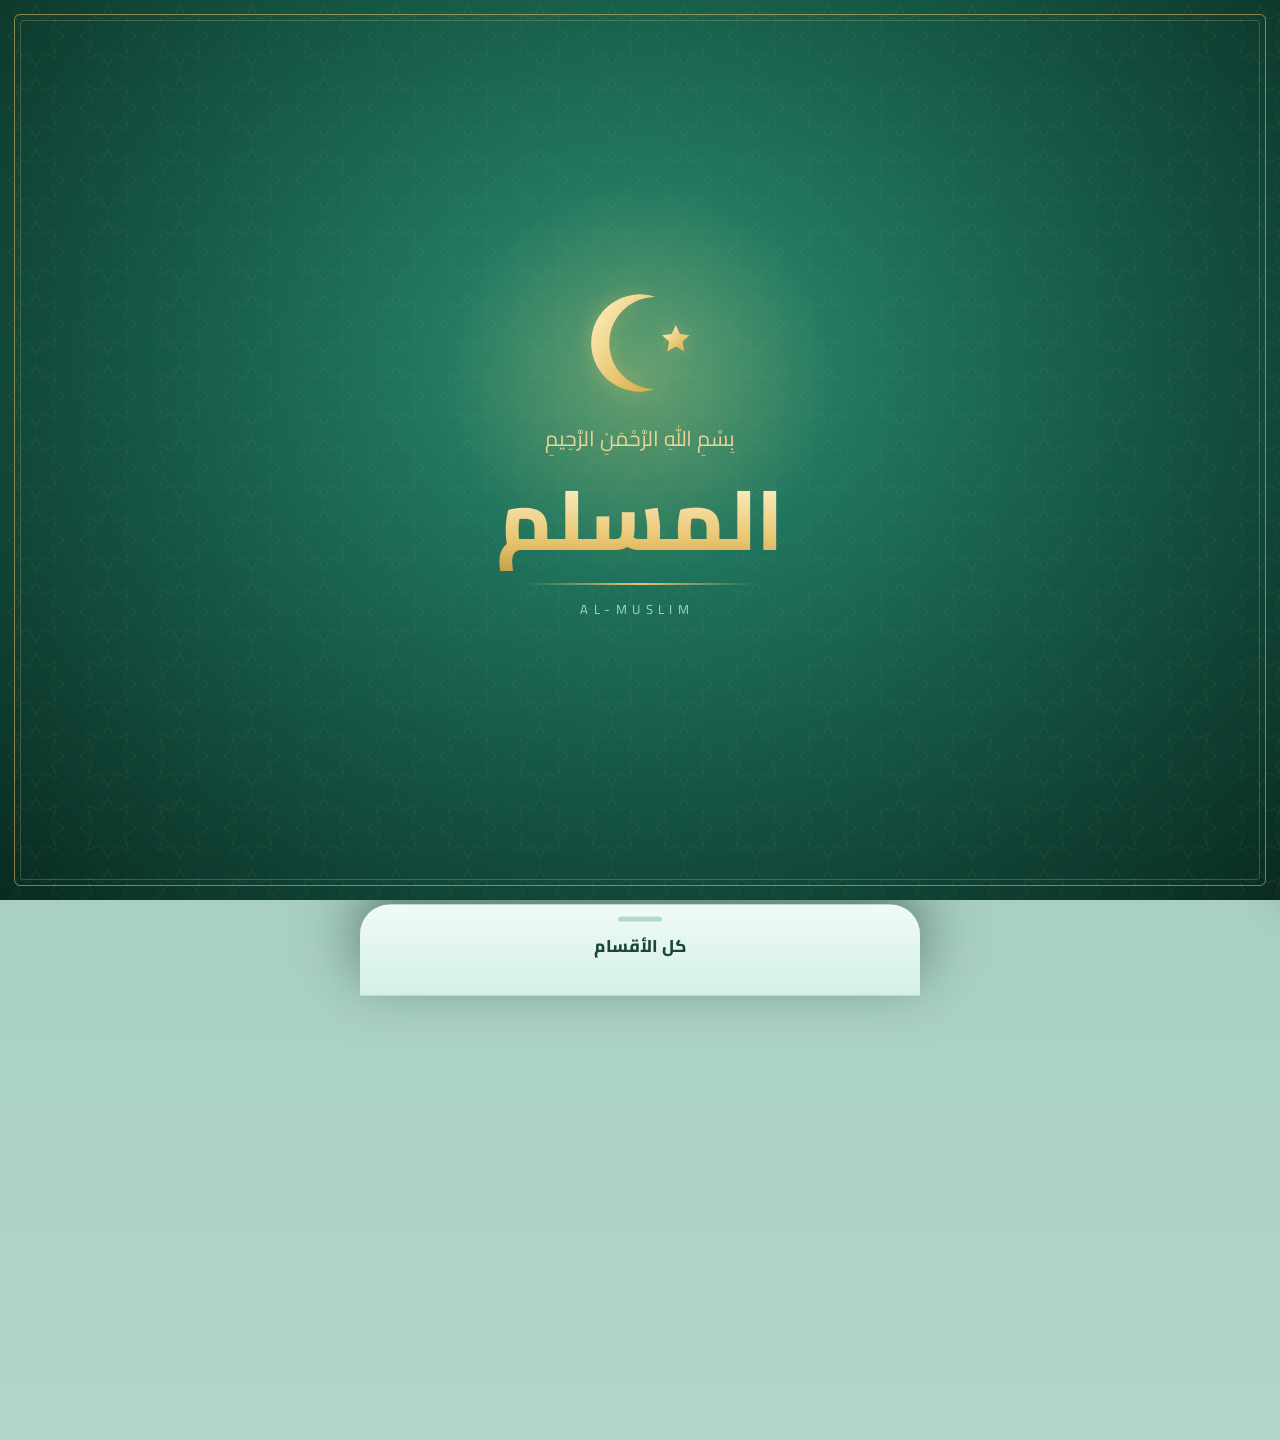
==== commit 6dc2ce9c: "Add files via upload" ====
--- a/index.html
+++ b/index.html
@@ -37,7 +37,7 @@
 </style>
 <script>
 document.documentElement.classList.add('v6-intro');
-window.__b = '1920f4e34a'; window.__t = 1795205524;
+window.__b = '24a50d3b63'; window.__t = 1795250279;
 </script><script>
 (function () {
     try {
@@ -12772,18 +12772,18 @@
 <script src="reciters-nationality.7cebd14c9a.js?h=7cebd14c9a" defer></script><script src="playlist.29cb6d27a9.js?h=29cb6d27a9" defer></script>
 
 <link rel="stylesheet" href="app107.8a9805e141.css?h=8a9805e141">
-<link rel="stylesheet" href="nova.8589a32c11.css?h=8589a32c11">
+<link rel="stylesheet" href="nova.f5d8a6cd75.css?h=f5d8a6cd75">
 <script src="adhan-config.6ae52d635c.js?h=6ae52d635c"></script>
 <script src="prayer.c5beb1abed.js?h=c5beb1abed"></script>
 <script src="push-client.4214f64b48.js?h=4214f64b48"></script><script src="audio-manager.6c123ab5bd.js?h=6c123ab5bd"></script><script src="notifications.ccce094b18.js?h=ccce094b18"></script><script src="notification-settings.bc601aaa58.js?h=bc601aaa58"></script><script src="prayer-notifications.610021a76a.js?h=610021a76a"></script><script src="iqama-notifications.8e8180306f.js?h=8e8180306f"></script><script src="adhkar-notifications.a924207814.js?h=a924207814"></script><script src="backgrounds.a7c6d115bb.js?h=a7c6d115bb"></script><script src="updater.3d7ad8f0b7.js?h=3d7ad8f0b7"></script>
 <script src="calendar.abb99a59d5.js?h=abb99a59d5"></script><script src="radius.f2a462260f.js?h=f2a462260f"></script><script src="favorites-ui.6030262305.js?h=6030262305"></script>
 
-<script src="mushaf.0caa5c9f44.js?h=0caa5c9f44"></script>
+<script src="mushaf.2a38844a89.js?h=2a38844a89"></script>
 <script src="hadith107.9e2a30c070.js?h=9e2a30c070"></script>
 <script src="mosques.01cef142c6.js?h=01cef142c6"></script>
 <script src="abloop.aa1b7fb463.js?h=aa1b7fb463"></script>
 <script src="qibla.07d4df4660.js?h=07d4df4660"></script>
 <script src="app107.e6527ceed0.js?h=e6527ceed0"></script>
-<script src="fuzzy.e42b2ec543.js?h=e42b2ec543"></script><script src="seo.26f37a5ced.js?h=26f37a5ced" defer></script><script src="player-bar.a235f2debe.js?h=a235f2debe"></script><script src="assistant-kb.75f239c22f.js?h=75f239c22f" defer></script><script src="perf120.037c390b1c.js?h=037c390b1c" defer></script><script src="kids-salah.2911d944ed.js?h=2911d944ed" defer></script><script src="repeat-plus.00f1fcf10d.js?h=00f1fcf10d" defer></script><script src="quran-test.a105d75e53.js?h=a105d75e53" defer></script><script src="whatsnew.562cec4c22.js?h=562cec4c22" defer></script><script src="nova.954e396e0a.js?h=954e396e0a" defer></script>
+<script src="fuzzy.e42b2ec543.js?h=e42b2ec543"></script><script src="seo.26f37a5ced.js?h=26f37a5ced" defer></script><script src="player-bar.a235f2debe.js?h=a235f2debe"></script><script src="assistant-kb.75f239c22f.js?h=75f239c22f" defer></script><script src="perf120.037c390b1c.js?h=037c390b1c" defer></script><script src="kids-salah.2911d944ed.js?h=2911d944ed" defer></script><script src="repeat-plus.00f1fcf10d.js?h=00f1fcf10d" defer></script><script src="quran-test.a105d75e53.js?h=a105d75e53" defer></script><script src="whatsnew.562cec4c22.js?h=562cec4c22" defer></script><script src="nova.79c3801b1a.js?h=79c3801b1a" defer></script>
 </body>
 </html>
--- a/nova.f5d8a6cd75.css
+++ b/nova.f5d8a6cd75.css
@@ -0,0 +1,444 @@
+/* nova.css — الواجهة الجديدة. هاتف عمودي (< 560) ← لوح/أفقي (≥ 560) ← حاسوب بقائمة جانبية (≥ 1024). */
+body.nova{
+  --bg:#124f3e;--bg2:#1a604c;--card:rgba(28,100,80,.72);--text:#f4fdfa;--muted:#b4ded2;--line:rgba(191,240,226,.18);
+  --green:#e8b855;--green2:#c8902d;--gold:#e8b855;--gold2:#ffe3a1;--ink:#1a5242;--hfg:#fff;--hbg:rgba(16,68,53,.62);
+  --shadow:0 18px 50px rgba(6,26,20,.5);--glow:0 0 0 1px rgba(232,184,85,.12),0 16px 44px rgba(6,26,20,.4);
+  --nvSb:clamp(220px,15vw,260px);--nvTop:calc(64px + env(safe-area-inset-top,0px));--nvPad:12px;
+  color:var(--text);
+}
+body.nova:not(.dark){
+  --bg:#a9d0c5;--bg2:#fff;--card:rgba(255,255,255,.62);--text:#1c4d3f;--muted:#557f73;--line:rgba(35,110,89,.15);
+  --green:#319478;--green2:#49c8a4;--gold:#9a6a1c;--gold2:#f2c765;--ink:#fff;
+  --shadow:0 14px 40px rgba(30,110,87,.16);--glow:0 10px 30px rgba(30,110,87,.12);
+}
+body.nova{background-color:var(--bg)!important}
+html:has(body.nova.dark){background:#104234!important}
+html:has(body.nova:not(.dark)){background:#b3d5cb!important}
+body.nova{background-image:linear-gradient(180deg,#1b5c4a 0,#165140 45%,#104234 100%)!important;background-attachment:fixed!important}
+body.nova:not(.dark){background-image:linear-gradient(180deg,#7cab9e 0,#a0cabe 420px,#b3d5cb 100%)!important}
+body.nova .nv{width:1em;height:1em;fill:none;stroke:currentColor;stroke-width:1.7;stroke-linecap:round;stroke-linejoin:round;display:block;flex:none}
+body.nova .nv .f{fill:currentColor;fill-opacity:.22}
+body.nova *{-webkit-tap-highlight-color:transparent}
+body.nova img{-webkit-user-drag:none;user-select:none}
+body.nova :where(b,h1,h2,h3,h4,p,small,span,label,summary){overflow-wrap:break-word;word-break:normal}
+
+/* ---------- الرأس ---------- */
+body.nova header.top{position:fixed!important;top:0!important;left:0!important;right:0;width:auto!important;max-width:none!important;height:var(--nvTop)!important;margin:0!important;padding:env(safe-area-inset-top,0px) max(14px,env(safe-area-inset-right,0px)) 0 max(14px,env(safe-area-inset-left,0px))!important;box-sizing:border-box!important;
+  display:grid!important;grid-template-columns:1fr auto 1fr;align-items:center;gap:8px;z-index:100;background:color-mix(in srgb,var(--bg) 86%,transparent)!important;
+  backdrop-filter:blur(16px) saturate(1.3);-webkit-backdrop-filter:blur(16px) saturate(1.3);border-bottom:1px solid var(--line)!important;--hfg:var(--text);--hbg:var(--card)}
+body.nova[data-pg=home] header.top{background:linear-gradient(180deg,rgba(9,40,31,.6),transparent)!important;border-bottom-color:transparent!important;backdrop-filter:none;-webkit-backdrop-filter:none;--hfg:#fff;--hbg:rgba(16,68,53,.62)}
+body.nova .nvBrand{grid-column:2;display:flex;align-items:center;gap:8px;cursor:pointer;color:var(--hfg)}
+body.nova .nvBrand b{font-size:calc(24px*var(--v105-fs,1));font-weight:800;color:var(--hfg);text-shadow:0 2px 10px #0006}
+body.nova:not(.dark):not([data-pg=home]) .nvBrand b{text-shadow:none;color:var(--green)}
+body.nova .nvLogo{height:38px;width:38px;border-radius:11px;display:block;box-shadow:0 2px 10px #0005,0 0 0 1.5px rgba(232,184,85,.7)}
+body.nova .nvSearch{display:none;grid-column:2;height:44px;border-radius:999px;border:1px solid rgba(255,255,255,.22);background:var(--hbg);color:var(--hfg);align-items:center;gap:10px;padding:0 18px;cursor:pointer;font-size:calc(14px*var(--v105-fs,1));opacity:.95;backdrop-filter:blur(10px)}
+body.nova .nvSearch .nv{font-size:21px}
+body.nova .nvTools{grid-column:3;justify-self:end;display:flex;flex-direction:row-reverse;align-items:center;gap:14px}
+body.nova .nvPill{display:flex;align-items:center;gap:2px;padding:4px;border-radius:999px;background:var(--hbg);border:1px solid rgba(255,255,255,.16);backdrop-filter:blur(10px)}
+body.nova .nvPill button,body.nova .nvBack{position:relative;width:40px;height:40px;padding:0;border:0;border-radius:50%;background:transparent;color:var(--hfg);display:grid;place-items:center;cursor:pointer;font-size:23px;transition:transform .15s}
+body.nova .nvPill button:active,body.nova .nvBack:active{transform:scale(.9)}
+body.nova .nvPill .nvMoon{background:linear-gradient(160deg,#d2f4eb,#87d8c1);color:#fff;box-shadow:0 2px 10px #0004}
+body.nova .nvPill .nvGear{display:none}
+body.nova .nvBack{display:none;background:transparent}
+body.nova .nvBadge{position:absolute;top:1px;right:2px;min-width:17px;height:17px;padding:0 4px;border-radius:9px;background:#e5484d;color:#fff;font:700 10.5px/17px system-ui,sans-serif;font-style:normal;text-align:center;box-shadow:0 0 0 2px #1a604c}
+body.nova .nvBadge[hidden]{display:none}
+
+/* ---------- القائمة السفلية (هاتف) ---------- */
+body.nova nav.nav{position:fixed!important;top:auto!important;left:12px!important;right:12px!important;bottom:calc(10px + env(safe-area-inset-bottom))!important;width:auto!important;height:70px!important;
+  display:flex!important;flex-direction:row!important;align-items:center;justify-content:space-around;gap:0;padding:0 8px!important;overflow:visible!important;border-radius:34px!important;
+  background:rgba(22,78,62,.93)!important;border:1px solid rgba(191,240,226,.2)!important;backdrop-filter:blur(20px);-webkit-backdrop-filter:blur(20px);box-shadow:0 14px 40px rgba(0,0,0,.4)!important;z-index:9000!important;max-width:560px;margin-inline:auto}
+body.nova nav.nav>button{all:unset;direction:rtl;box-sizing:border-box;flex:1;min-width:0;height:100%;display:flex!important;flex-direction:column!important;align-items:center!important;justify-content:center!important;gap:3px!important;padding:0!important;cursor:pointer;color:#c3ece0;position:relative;font-family:inherit;transition:color .15s}
+body.nova nav.nav>button .nvIc{position:relative;display:grid;place-items:center;width:auto;height:auto;font-size:24px;line-height:1}
+body.nova nav.nav .nvIc .nv{width:24px;height:24px}
+body.nova nav.nav>button .nvIc+b{font-size:calc(11.5px*var(--v105-fs,1))!important;font-weight:700!important;line-height:1.2!important;white-space:nowrap;display:block}
+body.nova nav.nav>button.on{color:#f2c765}
+body.nova nav.nav>button.on .nv .f{fill-opacity:.85}
+body.nova nav.nav>button[data-n=home]{order:1}body.nova nav.nav>button[data-n=more]{order:2}body.nova nav.nav>button[data-n=prayer]{order:3}body.nova nav.nav>button[data-n=settings]{order:4}body.nova nav.nav>button[data-n=notif]{order:5}
+body.nova nav.nav>button.nvDx{display:none!important}
+body.nova nav.nav>button.nvS:not([data-n=settings]){display:none!important}
+body.nova nav.nav>button.nvC{flex:0 0 84px;height:84px;margin-top:-38px;border-radius:50%;color:#fff!important;background:radial-gradient(circle at 50% 35%,#2d866d,#145240 75%);box-shadow:0 0 0 3px #e8b855,0 0 0 6px rgba(22,78,62,.9),0 12px 30px rgba(232,184,85,.35)}
+body.nova nav.nav>button.nvC .nvIc .nv{display:none}
+body.nova nav.nav>button.nvC .nvCi{display:block;width:46px;height:46px}
+body.nova nav.nav>button.nvC b{display:none}
+body.nova .nvCi{display:none}
+body.nova .nvSbBrand,body.nova .nvSbArt{display:none}
+body.nova nav.nav .nvBadge{top:-5px;right:-8px}
+
+/* ---------- الصفحة ---------- */
+body.nova .app{max-width:none!important;margin:0!important;padding:calc(var(--nvTop) + 10px) var(--nvPad) calc(120px + env(safe-area-inset-bottom))!important}
+body.nova[data-pg=home] .app{padding-top:0!important}
+body.nova .app>.page{max-width:1180px;margin-inline:auto}
+body.nova .section{margin:4px 0 12px;gap:10px}
+body.nova .section h2{font-size:calc(21px*var(--v105-fs,1))}
+body.nova .section p{font-size:calc(12.5px*var(--v105-fs,1))}
+body.nova .back{width:42px;height:42px;padding:0;border-radius:50%;display:grid;place-items:center;flex:none;background:var(--card);border:1px solid var(--line);color:var(--gold2);font-size:19px}
+body.nova:not(.dark) .back{color:var(--green)}
+body.nova .tile,body.nova .card{background:var(--card);border:1px solid var(--line);box-shadow:var(--glow);backdrop-filter:blur(12px);-webkit-backdrop-filter:blur(12px);border-radius:20px}
+body.nova .card{padding:14px;margin:8px 0}
+body.nova .primary{background:linear-gradient(135deg,var(--gold2),var(--gold));color:#1a5242;font-weight:800;border-radius:13px}
+body.nova:not(.dark) .primary,body.nova:not(.dark) .controls .active{color:#fff;background:linear-gradient(135deg,#53d7b1,#319478)}
+body.nova .danger{background:#a0363a}
+body.nova .notice,body.nova .downloadPanel{background:rgba(232,184,85,.12);color:var(--text);border:1px solid rgba(232,184,85,.26)}
+body.nova .num{background:rgba(232,184,85,.16);color:var(--gold2)}
+body.nova:not(.dark) .num{color:var(--green)}
+body.nova .search,body.nova .field,body.nova select,body.nova textarea,body.nova input[type=text],body.nova input[type=search],body.nova input[type=number],body.nova input[type=time],body.nova input[type=date]{background:var(--card);color:var(--text);border-color:var(--line);border-radius:13px}
+body.nova .controls button,body.nova .downloadBtn,body.nova .favBtn,body.nova .tabs button,body.nova .rewayaBtn,body.nova .pill{background:var(--card);color:var(--text);border:1px solid var(--line);border-radius:12px}
+body.nova .controls .active,body.nova .tabs .active,body.nova .rewayaBtn.active,body.nova .pill.active,body.nova .downloadBtn.downloaded,body.nova .favBtn.active{background:linear-gradient(135deg,var(--gold2),var(--gold));color:#1a5242;border-color:transparent}
+body.nova .reader,body.nova .setting,body.nova .settingsCategory{background:var(--card);border-color:var(--line)}
+body.nova .reader{padding:12px}
+body.nova .player{background:color-mix(in srgb,var(--bg2) 94%,transparent);bottom:100px;border-color:var(--line)}
+body.nova .progress{background:rgba(255,255,255,.14)}body.nova .progress>span{background:var(--gold)}
+body.nova .listrow{border-color:var(--line)}
+body.nova .listrow>*,body.nova .rowMain>*,body.nova .readerTop>*{min-width:0}
+body.nova #v101Dock{bottom:calc(88px + env(safe-area-inset-bottom));padding:0 12px;transform:none}
+body.nova #v107InstallBar{bottom:calc(94px + env(safe-area-inset-bottom))!important;max-width:560px;margin-inline:auto}
+
+/* ---------- البطل: صورة واقعية ---------- */
+body.nova .nvHero{position:relative;overflow:hidden;isolation:isolate;margin:0 calc(-1*var(--nvPad));border-radius:0 0 30px 30px;height:clamp(540px,72vh,700px);--ph:420px;
+  background:linear-gradient(180deg,#124f3e 0,#186751 40%,#1e7f64 78%,#1a6d56);box-shadow:0 18px 40px rgba(0,0,0,.25)}
+body.nova .nvHero picture{display:contents}
+body.nova .nvPh{position:absolute;bottom:0;left:50%;transform:translateX(-50%);height:var(--ph);width:auto;max-width:none;z-index:-1;pointer-events:none;
+  -webkit-mask-image:linear-gradient(180deg,transparent 0,#000 20%),linear-gradient(90deg,transparent,#000 10%,#000 90%,transparent);-webkit-mask-composite:source-in;mask-image:linear-gradient(180deg,transparent 0,#000 20%),linear-gradient(90deg,transparent,#000 10%,#000 90%,transparent);mask-composite:intersect}
+body.nova .nvHero::after{content:"";position:absolute;inset:0;z-index:-1;pointer-events:none;background:linear-gradient(180deg,rgba(8,34,27,.35),transparent 30%,transparent 78%,rgba(11,47,37,.45))}
+body.nova .nvCres{display:none}
+body.nova .nvHt{position:absolute;inset:0;text-align:center;color:#fff}
+body.nova #nvSl{position:absolute;inset:0;padding:calc(var(--nvTop) + 4px) 16px 0;display:flex;flex-direction:column;align-items:center;gap:6px;pointer-events:none}
+body.nova #nvSl .nvCta{pointer-events:auto}
+body.nova #nvSl.in{animation:nvIn .6s cubic-bezier(.2,.7,.2,1) both}
+@keyframes nvIn{from{opacity:0;transform:translateY(10px)}to{opacity:1;transform:none}}
+body.nova #nvSl h1{margin:0;display:flex;flex-direction:column;align-items:center;line-height:1.05;font-family:inherit}
+body.nova #nvSl h1 .a{font-size:calc(21px*var(--v105-fs,1));font-weight:700;color:#fff;text-shadow:0 2px 12px #0009}
+body.nova #nvSl h1 .m{font-style:normal;font-size:calc(clamp(52px,17vw,70px)*var(--v105-fs,1));font-weight:900;background:linear-gradient(180deg,#fff2c0,#eab84e 55%,#b9832a);-webkit-background-clip:text;background-clip:text;color:transparent;filter:drop-shadow(0 4px 14px #000a)}
+body.nova #nvSl h1 .d{display:none;font-style:normal}
+body.nova #nvSl p{margin:2px 0 0;max-width:24ch;font-size:calc(14.5px*var(--v105-fs,1));color:#eefbf7;text-shadow:0 2px 10px #000b;line-height:1.7}
+body.nova .nvDia{display:block;position:relative;width:170px;height:10px;margin-top:4px;background:linear-gradient(90deg,transparent,#e8b855 38%,#e8b855 62%,transparent) center/100% 1px no-repeat}
+body.nova .nvDia::after{content:"";position:absolute;left:50%;top:50%;width:7px;height:7px;background:#e8b855;transform:translate(-50%,-50%) rotate(45deg)}
+body.nova .nvCta{position:absolute;left:5%;bottom:62px;border:0;border-radius:999px;padding:0 26px;height:54px;font:inherit;font-weight:800;font-size:calc(18px*var(--v105-fs,1));color:#1c5e4b;background:linear-gradient(180deg,#ffeaa8,#e8b855);box-shadow:0 8px 26px rgba(232,184,85,.45),inset 0 1px 0 #fff8;cursor:pointer;display:inline-flex;gap:12px;align-items:center;justify-content:center;white-space:nowrap}
+body.nova .nvCta i{font-style:normal;font-size:14px}
+body.nova .nvDots{position:absolute;left:0;right:0;bottom:24px;display:flex;gap:9px;justify-content:center}
+body.nova .nvDots button{width:11px;height:11px;min-width:0!important;min-height:0!important;padding:0;border:0;border-radius:99px;background:rgba(255,255,255,.4);cursor:pointer;transition:width .25s,background .25s}
+body.nova .nvDots button.on{width:30px;background:#e8b855}
+
+/* ---------- الأقسام ---------- */
+body.nova .menu.nvMenu{display:grid!important;grid-template-columns:repeat(12,1fr)!important;gap:10px!important;margin-top:14px;position:relative;z-index:2}
+body.nova .nvMenu>.tile{grid-column:span 6;min-height:0;position:relative;display:grid!important;grid-template-columns:40px minmax(0,1fr) auto;column-gap:10px;row-gap:0;align-items:center;padding:10px 12px;text-align:start;overflow:hidden;order:9;transition:transform .18s,border-color .18s;cursor:pointer}
+body.nova .nvMenu>.tile:hover{transform:translateY(-2px);border-color:rgba(232,184,85,.5)}
+body.nova .nvMenu>.tile:active{transform:scale(.97)}
+body.nova .nvMenu>.tile .ico{grid-row:1/3;grid-column:1;width:40px;height:40px;border-radius:12px;display:grid;place-items:center;font-size:23px;background:rgba(232,184,85,.14);color:var(--gold2);margin:0}
+body.nova:not(.dark) .nvMenu>.tile .ico{color:var(--green);background:rgba(49,148,120,.1)}
+body.nova .nvMenu>.tile b{grid-column:2;grid-row:1;margin:0;font-size:calc(14px*var(--v105-fs,1));display:block;min-width:0}
+body.nova .nvMenu>.tile small{grid-column:2;grid-row:2;display:none;margin:2px 0 0;font-size:calc(11.5px*var(--v105-fs,1));color:var(--muted);line-height:1.4}
+body.nova .nvMenu>.tile .nvGo{grid-column:3;grid-row:1/3;width:24px;height:24px;border-radius:50%;display:grid;place-items:center;background:rgba(255,255,255,.1);color:var(--gold2);font-size:14px}
+body.nova .nvMenu>.tile .nvGo .nv{transform:scaleX(-1)}
+body.nova .nvMenu>.tile .d{display:none}
+/* الأقسام الستة المميّزة */
+body.nova .nvMenu>.tile.nf{display:flex!important;grid-column:span 4;flex-direction:column;align-items:center;justify-content:flex-start;gap:3px;min-height:128px;padding:10px 6px 10px;text-align:center;color:#fff;border:1px solid rgba(255,255,255,.22);border-radius:20px;
+  box-shadow:0 12px 28px rgba(0,0,0,.3),inset 0 1px 0 rgba(255,255,255,.28)}
+body.nova .nvMenu>.tile.nf::before{content:"";position:absolute;inset:0;background:radial-gradient(circle at 80% -10%,rgba(255,255,255,.3),transparent 55%);pointer-events:none}
+body.nova .nvMenu>.tile.nf .ico{width:auto;height:auto;background:none;border-radius:0;color:#fff;margin:0}
+body.nova .nvMenu>.tile.nf .nvPic{display:block;height:48px;width:48px;filter:drop-shadow(0 3px 6px rgba(0,0,0,.3))}
+body.nova .nvMenu>.tile.nf b{font-size:calc(13px*var(--v105-fs,1));color:#fff;line-height:1.3;margin-top:2px}
+body.nova .nvMenu>.tile.nf small{display:block;color:rgba(255,255,255,.86);font-size:calc(11px*var(--v105-fs,1));margin:0;line-height:1.3;min-height:1.3em}
+body.nova .nvMenu>.tile.nf .nvGo{margin-top:auto;width:28px;height:28px;background:rgba(255,255,255,.26);color:#fff;font-size:16px}
+body.nova .nvMenu>.tile.nf .nvGo .nv{transform:none}
+body.nova .nvMenu>.tile.nf b,body.nova .nvMenu>.tile.nf small{text-align:center!important;width:100%;grid-column:auto!important;grid-row:auto!important}
+body.nova .nvMenu>.tile.nf .m{display:inline}body.nova .nvMenu>.tile.nf .d{display:none}
+/* ألوان الشاشة الضيقة (من صورة الهاتف) */
+body.nova .nvMenu>.tile[data-nv=quran]{order:1;background:linear-gradient(165deg,#4ad0aa,#229373)}
+body.nova .nvMenu>.tile[data-nv=mosques]{order:2;background:linear-gradient(165deg,#4f956e,#2c6048)}
+body.nova .nvMenu>.tile[data-nv=qtest]{order:3;background:linear-gradient(165deg,#58b399,#3a7c69)}
+body.nova .nvMenu>.tile[data-nv=adhkar]{order:4;background:linear-gradient(165deg,#64c6aa,#47927d)}
+body.nova .nvMenu>.tile[data-nv=prayer]{order:5;background:linear-gradient(165deg,#c9954c,#8b6038)}
+body.nova .nvMenu>.tile[data-nv=qibla]{order:6;background:linear-gradient(165deg,#3a9bbc,#258a6d)}
+body.nova .nvMenu>.nvRow{grid-column:1/-1;order:7;display:grid;gap:10px;grid-template-columns:1fr}
+body.nova .nvMenu>.nvHd{grid-column:1/-1;order:8;display:flex;align-items:center;gap:12px;margin:8px 2px 0;font-weight:800;font-size:calc(17px*var(--v105-fs,1));color:var(--gold2)}
+body.nova:not(.dark) .nvMenu>.nvHd{color:#fff;text-shadow:0 1px 6px #0004}
+body.nova .nvHd::after{content:"";flex:1;height:1px;background:linear-gradient(90deg,transparent,var(--line))}
+body.nova #v107Home{display:none!important}
+
+/* ---------- البطاقات الفاتحة (آية + مواقيت) ---------- */
+body.nova .nvCard{position:relative;overflow:hidden;border-radius:26px;padding:12px 14px;color:#1a473a;border:1px solid rgba(255,255,255,.65);box-shadow:0 14px 36px rgba(13,57,44,.3),inset 0 1px 0 #fff9;
+  background:linear-gradient(180deg,rgba(237,250,246,.95),rgba(208,238,230,.93))}
+body.nova .nvCh{display:flex;align-items:center;justify-content:space-between;gap:8px;margin-bottom:8px}
+body.nova .nvCh h3{margin:0;font-size:calc(16px*var(--v105-fs,1));color:#1a473a;font-weight:800}
+body.nova .nvLoc{display:flex;align-items:center;gap:4px;font-size:calc(12px*var(--v105-fs,1));color:#3b7867}
+body.nova .nvLoc:empty{display:none}
+body.nova .nvPin{font-size:14px;color:#26705b}
+body.nova #nvNextBox .v107HeroNext{margin:0 0 8px;padding:7px 12px;border-radius:14px;background:rgba(49,148,120,.1);border:0;color:#1a473a;box-shadow:none;gap:8px}
+body.nova #nvNextBox .v107HeroNext b{font-size:calc(14px*var(--v105-fs,1));color:#319478;display:inline}
+body.nova #nvNextBox .v107HeroNext small{opacity:.8;font-size:calc(11px*var(--v105-fs,1))}
+body.nova #nvNextBox .v107HeroNext .cd{color:#1a473a;font-size:calc(15px*var(--v105-fs,1))}
+body.nova .nvTimes{display:grid;grid-template-columns:repeat(6,minmax(0,1fr));gap:0}
+body.nova .nvTimes>div{display:flex;flex-direction:column;align-items:center;gap:1px;padding:4px 1px;min-width:0}
+body.nova .nvTimes>div+div{border-inline-start:1px solid rgba(49,148,120,.14)}
+body.nova .nvTimes .pi{display:grid}
+body.nova .nvTimes .nv{font-size:24px}
+body.nova .nvTimes small{font-size:calc(11.5px*var(--v105-fs,1));color:#1a473a;margin:0;font-weight:700;white-space:nowrap}
+body.nova .nvTimes b{font-size:calc(11.5px*var(--v105-fs,1));font-weight:600;color:#3b7867;font-variant-numeric:tabular-nums;direction:ltr;white-space:nowrap}
+body.nova .nvTimes .cur{background:rgba(232,184,85,.32);border-radius:14px;border-color:transparent}
+body.nova .nvTimes .cur b{color:#1a473a;font-weight:800}
+body.nova .nvSet{grid-column:1/-1;border:1px dashed rgba(49,148,120,.35);background:none;color:#319478;padding:12px;border-radius:14px;cursor:pointer;font:inherit;font-weight:700}
+body.nova .nvMore{margin-top:8px;border:0;background:#1d6651;color:#fff;border-radius:999px;padding:0 18px;height:36px;font:inherit;font-weight:700;font-size:calc(14px*var(--v105-fs,1));cursor:pointer;display:inline-flex;align-items:center;gap:10px;box-shadow:0 6px 16px rgba(21,89,70,.3)}
+body.nova .nvMore .nv{font-size:15px}
+body.nova .nvPray .nvMore{display:none}
+body.nova .nvVerse{display:flex;flex-direction:column;justify-content:center;min-height:150px;padding:12px 14px}
+body.nova .nvQp{position:absolute;inset:0 auto 0 0;width:46%;background:url(nv-quran-p.webp) left center/cover no-repeat;-webkit-mask-image:linear-gradient(90deg,#000 55%,transparent);mask-image:linear-gradient(90deg,#000 55%,transparent);pointer-events:none}
+body.nova .nvVb{position:relative;display:flex;flex-direction:column;align-items:center;text-align:center;gap:3px;margin-inline:0 44%}
+body.nova .nvVh{display:flex;align-items:center;gap:7px;font-weight:800;font-size:calc(15px*var(--v105-fs,1));color:#1a473a;align-self:flex-end}
+body.nova .nvVh .nv{font-size:21px;color:#1d6651}
+body.nova .nvBs{display:none;font-size:calc(12px*var(--v105-fs,1));color:#3b7867}
+body.nova .nvV{font-family:"Amiri Quran","Amiri","Scheherazade New",serif;font-size:calc(clamp(20px,5.6vw,26px)*var(--v105-fs,1));line-height:1.8;color:#1a473a;font-weight:700}
+body.nova .nvV i{font-style:normal;color:#3aa687;font-size:.9em}
+body.nova .nvVerse small{color:#3b7867;margin:0;font-size:calc(12px*var(--v105-fs,1))}
+body.nova .nvPrev{display:flex;justify-content:space-between;gap:8px;margin:0 0 8px;padding:6px 12px;border-radius:14px;background:rgba(232,184,85,.22);color:#1a473a;font-size:calc(12px*var(--v105-fs,1))}
+body.nova .nvPrev[hidden]{display:none}
+body.nova .nvPrev b{color:#8a5d17}
+body.dark.nova .nvPrev{color:#1a473a}
+
+/* ---------- لوحات الإشعارات و«المزيد» ---------- */
+#nvBack{position:fixed;inset:0;z-index:9500;background:rgba(6,28,22,.5);backdrop-filter:blur(2px);opacity:0;pointer-events:none;transition:opacity .2s}
+#nvBack.open{opacity:1;pointer-events:auto}
+#nvNotif{position:fixed;z-index:9600;top:calc(var(--nvTop,64px) + 8px);left:10px;right:10px;max-height:min(70vh,560px);overflow:auto;border-radius:24px;padding:6px 6px 8px;color:#1a473a;direction:rtl;
+  background:linear-gradient(180deg,#f0fbf8,#d6f1e9);border:1px solid #fff9;box-shadow:0 24px 60px rgba(8,36,28,.55);transform:translateY(-8px) scale(.98);opacity:0;pointer-events:none;transition:transform .2s,opacity .2s;transform-origin:top left}
+#nvNotif.open{transform:none;opacity:1;pointer-events:auto}
+#nvNotif .nvNh{display:flex;align-items:center;justify-content:space-between;gap:8px;padding:10px 12px 8px}
+#nvNotif .nvNh b{font-size:17px;font-weight:800}
+#nvNotif .nvNh button{border:0;background:#1d6651;color:#fff;border-radius:999px;height:32px;padding:0 14px;font:inherit;font-size:12.5px;font-weight:700;cursor:pointer}
+#nvNotif .nvNi{display:grid;grid-template-columns:42px minmax(0,1fr) auto;gap:10px;align-items:center;padding:10px 12px;border-radius:16px}
+#nvNotif .nvNi+.nvNi{border-top:1px solid rgba(49,148,120,.1)}
+#nvNotif .nvNi .ni{width:42px;height:42px;border-radius:50%;display:grid;place-items:center;background:linear-gradient(160deg,#53d7b1,#319478);color:#fff;font-size:22px}
+#nvNotif .nvNi .ni.ad{background:linear-gradient(160deg,#e8b855,#b9832a)}
+#nvNotif .nvNi b{display:block;font-size:14.5px;font-weight:800}
+#nvNotif .nvNi small{display:block;color:#468271;font-size:12px;margin-top:2px;line-height:1.5}
+#nvNotif .nvNi time{font-size:11.5px;color:#468271;white-space:nowrap;direction:ltr;align-self:start;padding-top:2px}
+#nvNotif .nvNe{padding:26px 16px;text-align:center;color:#468271;font-size:13.5px;line-height:1.8}
+#nvMore{position:fixed;z-index:9600;left:0;right:0;bottom:0;max-height:78vh;overflow:auto;border-radius:30px 30px 0 0;padding:8px 14px calc(22px + env(safe-area-inset-bottom));direction:rtl;color:#1a473a;
+  background:linear-gradient(180deg,#f0fbf8,#d3efe7);box-shadow:0 -20px 60px rgba(8,36,28,.5);transform:translateY(105%);transition:transform .28s cubic-bezier(.2,.8,.2,1);pointer-events:none}
+#nvMore.open{transform:none;pointer-events:auto}
+#nvMore .nvMh{display:flex;flex-direction:column;align-items:center;gap:8px;padding:4px 0 12px}
+#nvMore .nvMh i{width:44px;height:5px;border-radius:9px;background:rgba(49,148,120,.3)}
+#nvMore .nvMh b{font-size:17px;font-weight:800}
+#nvMGrid{display:grid;grid-template-columns:repeat(3,1fr);gap:10px}
+#nvMGrid button{border:0;background:rgba(255,255,255,.65);border-radius:18px;padding:12px 4px;display:flex;flex-direction:column;align-items:center;gap:6px;cursor:pointer;color:#1a473a;font:inherit}
+#nvMGrid button span{width:44px;height:44px;border-radius:14px;display:grid;place-items:center;background:linear-gradient(160deg,#53d7b1,#319478);color:#fff;font-size:24px}
+#nvMGrid button b{font-size:12.5px;font-weight:700;text-align:center;line-height:1.3}
+#nvMGrid .nv{width:1em;height:1em;fill:none;stroke:currentColor;stroke-width:1.7;stroke-linecap:round;stroke-linejoin:round;display:block}
+#nvMGrid .nv .f,#nvNotif .nv .f{fill:currentColor;fill-opacity:.22}
+#nvNotif .nv{width:1em;height:1em;fill:none;stroke:currentColor;stroke-width:1.7;stroke-linecap:round;stroke-linejoin:round;display:block}
+
+/* ---------- ≥ 560: لوح / أفقي ---------- */
+@media(min-width:560px){
+  body.nova{--nvPad:20px}
+  body.nova .nvHero{height:clamp(380px,46vw,480px);border-radius:0 0 34px 34px}
+  body.nova .nvPh{left:auto;right:0;transform:none;-webkit-mask-image:linear-gradient(180deg,transparent 0,#000 22%),linear-gradient(90deg,transparent,#000 24%);mask-image:linear-gradient(180deg,transparent 0,#000 22%),linear-gradient(90deg,transparent,#000 24%)}
+  body.nova .nvHero{background:radial-gradient(900px 400px at 18% 70%,#5c639a55,transparent 70%),linear-gradient(180deg,#1b634f 0,#347f6a 48%,#6ea696 90%,#82ada1)}
+  body.nova .nvHt{inset:0 auto 0 0;width:min(52%,560px);display:flex;flex-direction:column;align-items:center;justify-content:center;padding:calc(var(--nvTop) - 10px) 4% 24px}
+  body.nova #nvSl{position:static;inset:auto;padding:0;gap:8px;pointer-events:auto}
+  body.nova #nvSl h1{flex-direction:row;flex-wrap:wrap;justify-content:center;gap:0 10px}
+  body.nova #nvSl h1 .a,body.nova #nvSl h1 .d{display:inline;font-size:calc(clamp(26px,4.4vw,52px)*var(--v105-fs,1));font-weight:800;color:#fff;font-style:normal}
+  body.nova #nvSl h1 .m{display:none}
+  body.nova #nvSl p{font-size:calc(clamp(14px,1.8vw,20px)*var(--v105-fs,1));max-width:30ch}
+  body.nova .nvDia{display:none}
+  body.nova .nvCta{position:static;margin-top:10px;height:48px;font-size:calc(16px*var(--v105-fs,1))}
+  body.nova .nvDots{position:static;margin-top:16px}
+  body.nova .nvCres{display:block;position:absolute;top:calc(var(--nvTop) - 18px);right:5%;width:clamp(70px,8vw,120px);height:auto;z-index:-1;opacity:.95}
+  body.nova .menu.nvMenu{margin-top:-46px;gap:12px!important}
+  body.nova .nvMenu>.tile{grid-column:span 4}
+  body.nova .nvMenu>.tile small{display:block}
+  body.nova .nvMenu>.tile.nf{min-height:176px;padding:16px 10px 14px;gap:6px}
+  body.nova .nvMenu>.tile.nf .nvPic{height:60px;width:60px}
+  body.nova .nvMenu>.tile.nf b{font-size:calc(17px*var(--v105-fs,1))}
+  body.nova .nvMenu>.tile.nf small{font-size:calc(13px*var(--v105-fs,1))}
+  body.nova .nvMenu>.tile.nf .m{display:none}body.nova .nvMenu>.tile.nf .d{display:inline}
+  body.nova .nvMenu>.tile.nf .nvGo{width:34px;height:34px}
+  body.nova .nvRow{grid-template-columns:1fr 1fr}
+  body.nova .nvCard{padding:16px 20px}
+  body.nova .nvCh h3{font-size:calc(19px*var(--v105-fs,1))}
+  body.nova .nvTimes .nv{font-size:28px}
+  body.nova .nvTimes small{font-size:calc(14px*var(--v105-fs,1))}body.nova .nvTimes b{font-size:calc(13.5px*var(--v105-fs,1))}
+  body.nova .nvPray .nvMore{display:inline-flex;margin-top:10px;flex-direction:row-reverse}
+  body.nova .nvVerse{min-height:210px;padding:18px 22px}
+  body.nova .nvQp{inset:0 auto 0 0;width:42%;background:url(nv-quran-l.webp) left center/cover no-repeat;-webkit-mask-image:linear-gradient(90deg,#000 50%,transparent);mask-image:linear-gradient(90deg,#000 50%,transparent)}
+  body.nova .nvVb{margin-inline:0 42%;align-items:center}
+  body.nova .nvVh{display:none}
+  body.nova .nvBs{display:block}
+  body.nova .nvV{font-size:calc(clamp(24px,3vw,32px)*var(--v105-fs,1))}
+  #nvNotif{width:390px;right:auto;left:16px}
+  #nvMore{left:50%;right:auto;width:min(560px,100%);transform:translate(-50%,105%)}
+  #nvMore.open{transform:translate(-50%,0)}
+}
+/* ---------- ≥ 1024: قائمة جانبية يمنى ---------- */
+@media(min-width:1024px){
+  body.nova{--nvPad:28px;--nvTop:68px}
+  body.nova header.top{right:var(--nvSb)!important;padding:0 26px!important;grid-template-columns:1fr minmax(280px,460px) 1fr}
+  body.nova .nvBrand{display:none}
+  body.nova .nvSearch{display:flex}
+  body.nova .nvPill .nvGear{display:grid}
+  body.nova .nvBack{display:grid;background:transparent}
+  body.nova nav.nav{top:0!important;bottom:0!important;left:auto!important;right:0!important;width:var(--nvSb)!important;height:auto!important;max-width:none;margin:0;border-radius:0!important;border:0!important;border-left:1px solid rgba(191,240,226,.14)!important;
+    flex-direction:column!important;align-items:stretch;justify-content:flex-start;gap:4px;padding:16px 12px 0!important;overflow-y:auto!important;overflow-x:hidden!important;
+    background:linear-gradient(180deg,#1f5a49,#2d584c 55%,#164034)!important;box-shadow:-10px 0 40px rgba(0,0,0,.25)!important}
+  body.nova .nvSbBrand{display:flex;align-items:center;justify-content:center;gap:10px;padding:6px 6px 16px;cursor:pointer;direction:rtl}
+  body.nova .nvSbBrand b{font-size:calc(27px*var(--v105-fs,1));font-weight:800;color:#fff}
+  body.nova .nvSbBrand .nvLogo{height:50px}
+  body.nova nav.nav>button{flex:none;height:46px;flex-direction:row!important;justify-content:flex-start!important;gap:14px!important;padding:0 14px!important;border-radius:14px;color:#e9faf5;order:0!important}
+  body.nova nav.nav>button:hover{background:rgba(255,255,255,.08)}
+  body.nova nav.nav>button .nvIc{font-size:22px}
+  body.nova nav.nav .nvIc .nv{width:22px;height:22px;color:#b4eddd}
+  body.nova nav.nav>button .nvIc+b{font-size:calc(15px*var(--v105-fs,1))!important;font-weight:600!important}
+  body.nova nav.nav>button.on{background:linear-gradient(180deg,#f6dfa4,#d9a85a);color:#1a5242!important;box-shadow:0 8px 22px rgba(232,184,85,.3)}
+  body.nova nav.nav>button.on .nv{color:#1a5242}
+  body.nova nav.nav>button.nvMo{display:none!important}
+  body.nova nav.nav>button.nvDx,body.nova nav.nav>button.nvS:not([data-n=settings]){display:flex!important}
+  body.nova nav.nav>button.nvC{flex:none;width:auto;height:46px;margin:0;border-radius:14px;background:transparent;box-shadow:none;color:#e9faf5!important}
+  body.nova nav.nav>button.nvC.on{background:linear-gradient(180deg,#f6dfa4,#d9a85a);color:#1a5242!important}
+  body.nova nav.nav>button.nvC .nvIc .nv{display:block}
+  body.nova nav.nav>button.nvC .nvCi{display:none}
+  body.nova nav.nav>button.nvC b{display:block}
+  body.nova .nvSbArt{display:block;flex:1 0 120px;min-height:120px;margin:0 -12px;background:url(nv-sky.webp) center bottom/cover no-repeat;-webkit-mask-image:linear-gradient(180deg,transparent,#000 40%);mask-image:linear-gradient(180deg,transparent,#000 40%)}
+  body.nova .app{margin-right:var(--nvSb)!important;padding:calc(var(--nvTop) + 14px) var(--nvPad) 40px!important}
+  body.nova[data-pg=home] .app{padding-top:0!important}
+  body.nova .player{bottom:14px}
+  body.nova #v101Dock{right:var(--nvSb);bottom:0;padding-bottom:10px}
+  body.nova #v107InstallBar{bottom:16px!important;inset-inline:auto 16px!important;margin:0}
+  body.nova .nvHero{height:clamp(420px,54vh,540px)}
+  body.nova .menu.nvMenu{margin-top:-78px}
+  body.nova .nvMenu>.tile[data-nv=adhkar]{display:none!important}
+  body.nova .nvMenu>.tile.nf{min-height:196px}
+  body.nova .nvMenu>.tile[data-nv=quran]{order:1;background:linear-gradient(165deg,#4e9680,#2d6a5a)}
+  body.nova .nvMenu>.tile[data-nv=prayer]{order:2;background:linear-gradient(165deg,#b9945a,#7d5c38)}
+  body.nova .nvMenu>.tile[data-nv=qibla]{order:3;background:linear-gradient(165deg,#3fb090,#258469)}
+  body.nova .nvMenu>.tile[data-nv=mosques]{order:4;background:linear-gradient(165deg,#4c8a6e,#2f5f4b)}
+  body.nova .nvMenu>.tile[data-nv=qtest]{order:5;background:linear-gradient(165deg,#76ceb5,#428e78)}
+  #nvNotif{left:24px}
+}
+@media(min-width:1024px){body.nova .menu.nvMenu{grid-template-columns:repeat(20,1fr)!important}body.nova .nvMenu>.tile.nf{grid-column:span 4}body.nova .nvMenu>.tile:not(.nf){grid-column:span 5}body.nova .nvMenu>.nvRow,body.nova .nvMenu>.nvHd{grid-column:1/-1}}
+/* هاتف أفقي قصير */
+@media(max-height:500px) and (orientation:landscape) and (max-width:1023px){
+  body.nova .nvHero{height:min(330px,86vh)}
+  body.nova nav.nav{height:58px!important}body.nova nav.nav>button b{display:none}
+  body.nova nav.nav>button.nvC{flex-basis:64px;height:64px;margin-top:-22px}body.nova nav.nav>button.nvC .nvCi{width:36px}
+}
+@media(max-width:360px){
+  body.nova .nvMenu>.tile.nf{min-height:116px;padding:8px 4px}
+  body.nova .nvMenu>.tile.nf .nvPic{height:38px;width:38px}
+  body.nova .nvMenu>.tile.nf b{font-size:12px}body.nova .nvMenu>.tile.nf small{font-size:10.5px}
+  body.nova .nvTimes small,body.nova .nvTimes b{font-size:10.5px}body.nova .nvTimes .nv{font-size:21px}
+  body.nova .nvCta{height:48px;font-size:16px;padding:0 20px}
+}
+@media(prefers-reduced-motion:reduce){body.nova *{animation:none!important;transition:none!important}}
+
+/* ---------- شاشة البداية ---------- */
+#v6Intro{background:radial-gradient(ellipse at 50% 40%,#2b8f73 0,#155745 55%,#0a2a21 100%)!important}
+
+/* ---------- الإعدادات: بطاقات + صفحة داخلية ---------- */
+body.nova #settings .nvSetBar{display:none;align-items:center;gap:10px;margin:0 0 12px}
+body.nova #settings .nvSetBar h2{margin:0;font-size:18px;color:var(--text);flex:1;min-width:0}
+body.nova #settings .nvSetBar .back{width:40px;height:40px;min-height:0;border-radius:12px;border:1px solid var(--line);background:var(--card);color:var(--gold);display:grid;place-items:center;padding:0;flex:none}
+body.nova #settings .nvSetBar .back svg{width:20px;height:20px}
+body.nova #settings .nvSetGrid{display:grid;grid-template-columns:repeat(auto-fill,minmax(150px,1fr));gap:10px;margin:8px 0}
+body.nova #settings .nvSetGrid button{display:flex;flex-direction:column;align-items:flex-start;gap:8px;min-height:92px;padding:12px;border-radius:16px;border:1px solid var(--line);background:var(--card);color:var(--text);text-align:right;position:relative;font:inherit}
+body.nova #settings .nvSetGrid .si{width:38px;height:38px;border-radius:12px;display:grid;place-items:center;background:linear-gradient(135deg,var(--gold),var(--gold2));color:#1a1405}
+body.nova #settings .nvSetGrid .si svg{width:22px;height:22px}
+body.nova #settings .nvSetGrid b{font-size:14px;line-height:1.3;overflow-wrap:anywhere}
+body.nova #settings .nvSetGrid .sg{position:absolute;left:10px;top:12px;color:var(--muted)}
+body.nova #settings .nvSetGrid .sg svg{width:16px;height:16px}
+body.nova #settings[data-sub] .nvSetGrid,body.nova #settings[data-sub] .stgQuick,body.nova #settings[data-sub] details.stgCat:not([data-act]){display:none!important}
+body.nova #settings[data-sub] .nvSetBar{display:flex}
+body.nova #settings:not([data-sub]) details.stgCat{display:none!important}
+body.nova #settings details.stgCat[data-act]>summary{display:none}
+body.nova #settings details.stgCat[data-act]{border:0;background:none;box-shadow:none;padding:0}
+body.nova #settings[data-sub]>.section:first-child{display:none!important}
+body.nova .qtGrid>*{min-width:0;overflow-wrap:anywhere}
+body.nova input,body.nova select,body.nova textarea{min-width:0;max-width:100%}
+body.nova .page [style*="grid-template-columns:1fr 1fr"]{grid-template-columns:repeat(2,minmax(0,1fr))!important}
+body.nova .page [style*="display:grid"]>*,body.nova .page [style*="display:flex"]>*{min-width:0}
+.seoLinks{margin:14px 0 0;padding:12px;border-radius:14px;border:1px solid var(--line);background:var(--card);font-size:13px;color:var(--muted)}
+.seoLinks nav{display:flex;flex-wrap:wrap;gap:8px 14px;margin:8px 0}
+.seoLinks b,.seoLinks summary{color:var(--text);font-weight:700;cursor:pointer}
+.seoLinks a{color:var(--gold);text-decoration:none;white-space:nowrap}
+.seoLinks small{display:block;line-height:1.7}
+
+/* ---------- رأس الهاتف: الجرس يميناً والوضع الليلي يساراً، والاسم في الوسط ---------- */
+@media(max-width:1023.98px){
+  body.nova .nvTools,body.nova .nvPill{display:contents}
+  body.nova .nvPill button{width:42px;height:42px;border-radius:50%;background:var(--hbg);border:1px solid rgba(255,255,255,.2);backdrop-filter:blur(10px);-webkit-backdrop-filter:blur(10px)}
+  body.nova .nvPill .nvBell{grid-column:1;grid-row:1;justify-self:start}
+  body.nova .nvPill .nvMoon{grid-column:3;grid-row:1;justify-self:end;background:var(--hbg);box-shadow:none}
+  body.nova .nvBrand{grid-column:2;grid-row:1}
+  body.nova .nvBack{display:none!important}
+}
+/* ---------- الشريط السفلي: ثابت اللون في الفاتح والداكن، والزر الأوسط بمستوى بقية الأزرار ---------- */
+body.nova nav.nav{background:#164e3e!important;color:#d9f4ec;backdrop-filter:none!important;-webkit-backdrop-filter:none!important}
+body.nova nav.nav>button{color:#d9f4ec!important}
+body.nova nav.nav>button.on{color:#f2c765!important}
+@media(max-width:1023.98px){
+  body.nova nav.nav>button.nvDx.nvMq{display:flex!important}
+  body.nova nav.nav>button[data-n=qibla]{order:5}
+  body.nova nav.nav>button.nvC{flex:0 0 66px;height:62px;margin-top:0;border-radius:50%;box-shadow:0 0 0 2.5px #e8b855,0 6px 18px rgba(232,184,85,.28)}
+  body.nova nav.nav>button.nvC .nvCi{width:38px;height:38px}
+}
+@media(max-height:500px) and (orientation:landscape) and (max-width:1023px){
+  body.nova nav.nav>button.nvC{flex-basis:52px;height:50px;margin-top:0}body.nova nav.nav>button.nvC .nvCi{width:30px;height:30px}
+}
+/* صفحة القارئ: الجنسية + العلم */
+.mNatP{display:flex;align-items:center;flex-wrap:wrap;gap:8px;margin:8px 0;font-size:calc(14px*var(--v105-fs,1))}
+.mNatP .mNatL{opacity:.75}.mNatP b{font-weight:800}
+@media(min-width:1024px){
+  body.nova nav.nav>button.on{color:#1a5242!important}
+}
+
+/* شاشات طولية: كل قسم في سطر مستقل بعرض كامل (لا أعمدة ضيقة تُحشر فيها الكلمات) */
+@media(max-width:1023.98px) and (orientation:portrait){
+  body.nova .nvMenu>.tile:not(.nf){grid-column:1/-1;min-height:60px;padding:12px 14px}
+  body.nova .nvMenu>.tile:not(.nf) small{display:block}
+  body.nova .nvMenu>.tile:not(.nf) b{font-size:calc(15.5px*var(--v105-fs,1))}
+  body.nova .menu.nvMenu{margin-top:22px}
+}
+body.nova .nvSbBrand .nvLogo{width:50px;height:50px;border-radius:14px;flex:none}
+/* في الداكن اللون الأساسي للعناصر ذهبي: نص داكن عليها ليبقى مقروءاً في الوضعين */
+body.nova.dark .calNow,body.nova.dark .v80StoryVideoBtn{color:#16352b!important}
+
+/* شبكة أمان: لا يُسحق نص بين أزرار — الصف يلتفّ، وللنص حدّ أدنى للعرض (يمنع تراصّ الحروف رأسياً) */
+body.nova .page :has(>[style*="flex:1"]){flex-wrap:wrap}
+body.nova .page [style*="flex:1"]{min-width:min(100%,9em)!important}
+body.nova .mqItem{flex-wrap:wrap}
+body.nova .mqItem>div:first-child{flex:1 1 11em!important;min-width:min(100%,11em)!important}
+body.nova .mqItem>.controls{flex:1 1 auto!important;flex-wrap:wrap;justify-content:flex-start}
+body.nova .page .controls{flex-wrap:wrap}
+body.nova .page b,body.nova .page small,body.nova .page .mini,body.nova .page h3{overflow-wrap:anywhere;word-break:normal}
+
+/* ---------- شريط التشغيل الموحّد: القرّاء والرقية والأذكار والأدعية والأوضاع بنفس الشكل ---------- */
+body.nova .globalMiniPlayer,body.nova .v43AudioBar{align-items:center;gap:10px;min-height:58px;padding:8px 10px!important;background:#164e3e!important;color:#e9faf5!important;border:1px solid rgba(232,184,85,.6)!important;border-radius:18px!important;box-shadow:0 8px 22px rgba(0,0,0,.35)!important;backdrop-filter:none!important;-webkit-backdrop-filter:none!important;margin:0 0 8px!important;box-sizing:border-box}
+body.nova .globalMiniPlayer .miniPlayerInfo,body.nova .v43AudioBar .miniPlayerInfo{flex:1 1 auto;min-width:0;gap:10px}
+body.nova .globalMiniPlayer .miniPlayerInfo>span,body.nova .v43AudioBar .miniPlayerInfo>span{flex:none;width:40px;height:40px;border-radius:50%;display:grid;place-items:center;background:linear-gradient(135deg,#f6d78a,#d8a53f);color:#2b1d02}
+body.nova .globalMiniPlayer .miniPlayerInfo>span svg,body.nova .v43AudioBar .miniPlayerInfo>span svg{width:22px;height:22px}
+body.nova .globalMiniPlayer .miniPlayerInfo>div,body.nova .v43AudioBar .miniPlayerInfo>div{min-width:0;flex:1}
+body.nova .globalMiniPlayer .miniPlayerInfo b,body.nova .v43AudioBar .miniPlayerInfo b{max-width:none;color:#fff;font-size:calc(14px*var(--v105-fs,1));font-weight:800}
+body.nova .globalMiniPlayer .miniPlayerInfo small,body.nova .v43AudioBar .miniPlayerInfo small{max-width:none;color:#bfe3d8;font-size:calc(12px*var(--v105-fs,1))}
+body.nova .globalMiniPlayer .miniPlayerActions,body.nova .v43AudioBar .miniPlayerActions{display:flex;gap:7px;flex:none;align-items:center}
+body.nova .globalMiniPlayer .miniPlayerActions button,body.nova .v43AudioBar .miniPlayerActions button{width:40px;height:40px;min-height:0;padding:0;border-radius:50%;border:1px solid rgba(255,255,255,.22);background:rgba(255,255,255,.1);color:#fff;display:grid;place-items:center;font-size:0!important;line-height:0;overflow:hidden}
+body.nova .globalMiniPlayer .miniPlayerActions button svg,body.nova .v43AudioBar .miniPlayerActions button svg{width:19px;height:19px;margin:0}
+body.nova #miniPlayBtn,body.nova #v43AudioPlay{background:linear-gradient(135deg,#f6d78a,#d8a53f)!important;color:#2b1d02!important;border-color:transparent!important}
+body.nova #miniMuteBtn{display:none!important}
+body.nova .globalMiniPlayer .bgMiniBtn.on{background:rgba(232,184,85,.28);border-color:#e8b855}
+body.nova .globalMiniPlayer .miniPlayerActions .bgMiniBtn:not(.on),body.nova .v43AudioBar .miniPlayerActions .bgMiniBtn:not(.on){display:none!important}
+body.nova .globalMiniPlayer .miniPlayerActions .vi,body.nova .v43AudioBar .miniPlayerActions .vi{width:19px;height:19px}
+body.nova .globalMiniPlayer .miniPlayerInfo>span .vi,body.nova .v43AudioBar .miniPlayerInfo>span .vi{width:22px;height:22px}
+
+body.nova #nvNextBox .v107HeroNext *{color:#1a473a}
+body.nova #nvNextBox .v107HeroNext b{color:#1d6651}
+
+body.nova .ftG{border:1px solid var(--line,rgba(255,255,255,.2));border-radius:16px;margin:8px 0;background:var(--card,rgba(255,255,255,.08));overflow:hidden}
+body.nova .ftG>summary{list-style:none;cursor:pointer;padding:13px 16px;font-weight:800;color:var(--text);display:flex;justify-content:space-between;align-items:center;gap:8px}
+body.nova .ftG>summary::-webkit-details-marker{display:none}
+body.nova .ftG>summary::after{content:"";width:9px;height:9px;border:solid currentColor;border-width:0 2px 2px 0;transform:rotate(45deg);transition:transform .2s;flex:none;margin-top:-3px}
+body.nova .ftG[open]>summary::after{transform:rotate(-135deg);margin-top:3px}
+body.nova .ftB{padding:0 16px 14px;color:var(--text);line-height:1.9;font-size:calc(14px*var(--v105-fs,1))}
+body.nova .ftB p{margin:0 0 6px;color:var(--muted)}
+body.nova .ftB h4{margin:12px 0 4px;color:var(--gold);font-size:calc(14px*var(--v105-fs,1))}
+body.nova .ftB ul,body.nova .ftB ol{margin:0;padding-inline-start:20px}
+body.nova .ftB li{margin:2px 0}
+body.nova #mpDlBtn{background:linear-gradient(135deg,var(--gold,#f0c25a),var(--gold2,#c8902f));color:#14463a;font-weight:800;border:0;border-radius:14px}
+body.nova .mpJuzRow button{min-width:64px;padding:0 10px;color:var(--text)}
+body.nova #mpHomeBack svg{width:22px;height:22px}
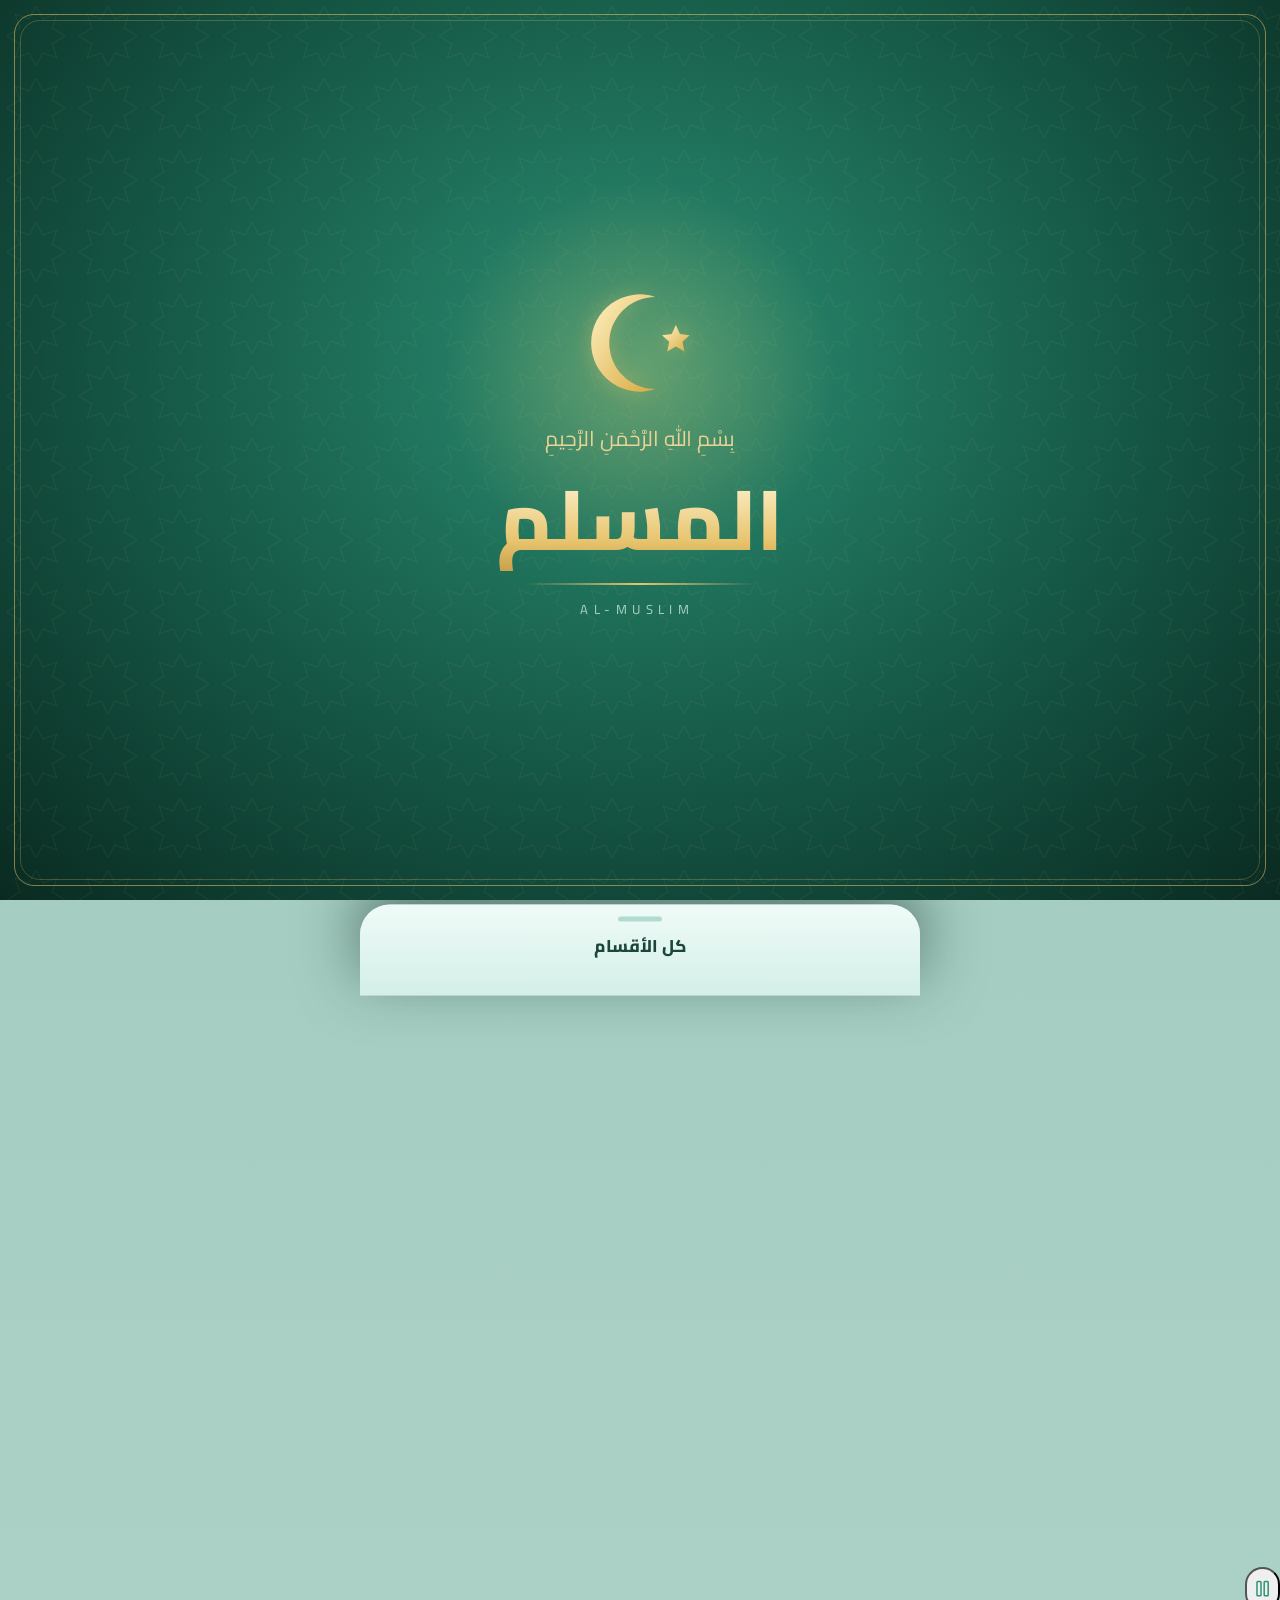
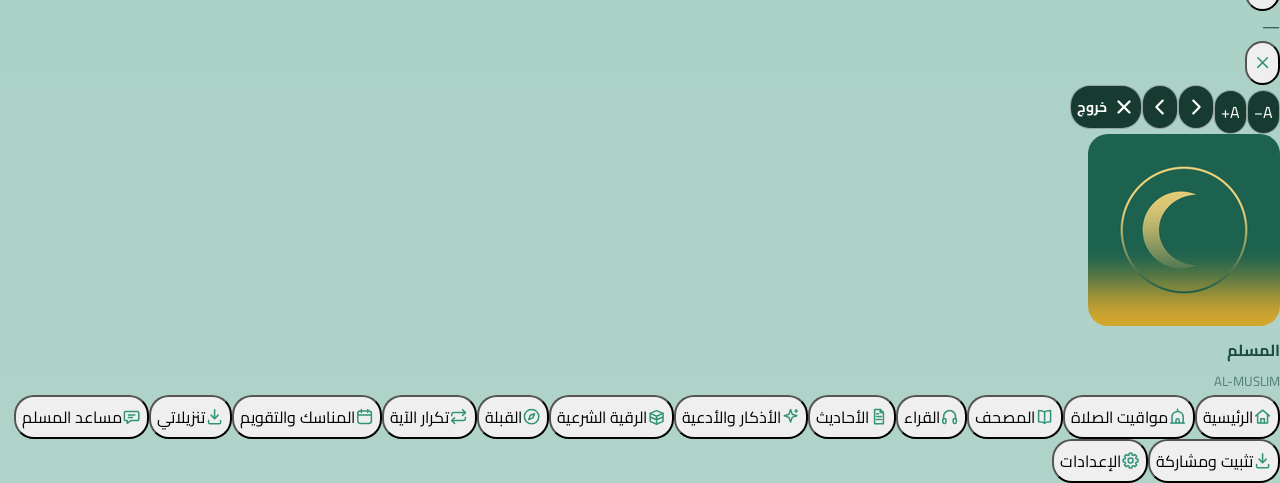
==== commit dd296861: "Add files via upload" ====
--- a/index.html
+++ b/index.html
@@ -3,13 +3,14 @@
 <head>
 <meta name="description" content="موقع وتطبيق المسلم: تلاوات القرآن الكريم، أذكار الصباح والمساء، الرقية الشرعية، مواقيت الصلاة، تحديد القبلة، المساجد القريبة — يعمل بلا إنترنت وبشكل مجاني بالكامل.">
 <meta name="keywords" content="موقع المسلم, تطبيق المسلم, القرآن الكريم, أذكار الصباح والمساء, مواقيت الصلاة, اتجاه القبلة, الرقية الشرعية, أداة إسلامية, تلاوات قرآنية">
-<meta charset="utf-8"><meta name="referrer" content="strict-origin-when-cross-origin"><meta http-equiv="Content-Security-Policy" content="default-src 'self'; script-src 'self' 'unsafe-inline' https://cdn.jsdelivr.net https://cdnjs.cloudflare.com; style-src 'self' 'unsafe-inline' https:; img-src 'self' data: blob: https:; media-src 'self' data: blob: https:; font-src 'self' data: https:; connect-src 'self' https: blob: data:; frame-src 'none'; worker-src 'self' blob:; manifest-src 'self'; object-src 'none'; upgrade-insecure-requests; base-uri 'self'; form-action 'self'"><meta name="viewport" content="width=device-width, initial-scale=1.0, user-scalable=no, viewport-fit=cover">
+<meta charset="utf-8"><meta name="referrer" content="strict-origin-when-cross-origin"><meta http-equiv="Content-Security-Policy" content="default-src 'self'; script-src 'self' 'unsafe-inline' https://cdn.jsdelivr.net https://cdnjs.cloudflare.com; style-src 'self' 'unsafe-inline' https:; img-src 'self' data: blob: https:; media-src 'self' data: blob: https:; font-src 'self' data: https:; connect-src 'self' https: blob: data:; frame-src 'none'; worker-src 'self' blob:; manifest-src 'self'; object-src 'none'; upgrade-insecure-requests; base-uri 'self'; form-action 'self'">
+<script src="security-hardening.19684275ed.js?h=19684275ed"></script><meta name="viewport" content="width=device-width, initial-scale=1.0, user-scalable=no, viewport-fit=cover">
 <meta name="theme-color" content="#1d624f"><meta property="og:type" content="website"><meta property="og:title" content="المسلم — تطبيق إسلامي متكامل"><meta property="og:description" content="قرّاء وتلاوات، أذكار ورقية، مواقيت الصلاة، القبلة، مساجد قريبة وأكثر."><meta property="og:locale" content="ar_AR"><meta name="twitter:card" content="summary"><meta name="twitter:title" content="المسلم — تطبيق إسلامي متكامل"><meta name="apple-mobile-web-app-capable" content="yes"><meta name="format-detection" content="telephone=no"><link rel="preconnect" href="https://fonts.googleapis.com"><link rel="preconnect" href="https://fonts.gstatic.com" crossorigin><link rel="stylesheet" href="https://fonts.googleapis.com/css2?family=Cairo:wght@400;600;700&display=swap" media="print" onload="this.media='all'"><noscript><link rel="stylesheet" href="https://fonts.googleapis.com/css2?family=Cairo:wght@400;600;700&display=swap"></noscript><meta name="apple-mobile-web-app-status-bar-style" content="black-translucent"><meta name="apple-mobile-web-app-title" content="المسلم"><meta name="mobile-web-app-capable" content="yes"><link rel="manifest" href="manifest.json">
 <title>المسلم</title>
 <style id="v6IntroCss">
-html.v6-intro,html.v6-intro body{background:#0a3329!important;overflow:hidden}
+html.v6-intro,html.v6-intro body{background:hsl(calc(var(--ah,163) + 2.4), min(100%, calc(67.2% * var(--as,1))), 12.0%)!important;overflow:hidden}
 html.v6-intro .app,html.v6-intro header.top,html.v6-intro #v101Dock,html.v6-intro nav.nav,html.v6-intro #nvHead,html.v6-intro #nvNav{visibility:hidden}
-#v6Intro{position:fixed;top:0;left:0;right:0;bottom:0;z-index:99999;overflow:hidden;background:radial-gradient(ellipse at 50% 42%,#14604b 0,#0a3329 62%,#06231c 100%);color:#fff;display:grid;place-items:center;direction:rtl;opacity:1;transition:opacity .4s ease}
+#v6Intro{position:fixed;top:0;left:0;right:0;bottom:0;z-index:99999;overflow:hidden;background:radial-gradient(ellipse at 50% 42%,hsl(calc(var(--ah,163) + 0.4), min(100%, calc(65.5% * var(--as,1))), 22.7%) 0,hsl(calc(var(--ah,163) + 2.4), min(100%, calc(67.2% * var(--as,1))), 12.0%) 62%,hsl(calc(var(--ah,163) + 2.5), min(100%, calc(70.7% * var(--as,1))), 8.0%) 100%);color:#fff;display:grid;place-items:center;direction:rtl;opacity:1;transition:opacity .4s ease}
 #v6Intro.out{opacity:0;pointer-events:none}
 /* القاعدة: كل عنصر ظاهر افتراضياً، والإخفاء الأوّلي داخل الحركة نفسها (from + backwards) — فإن لم يدعم الجهاز الحركات تظهر المقدمة ثابتة بدل أن تبقى فارغة */
 #v6Intro .pat{position:absolute;top:0;left:0;right:0;bottom:0;opacity:.08;background-image:url("data:image/svg+xml,%3Csvg xmlns='http://www.w3.org/2000/svg' width='72' height='72' viewBox='0 0 72 72'%3E%3Cg fill='none' stroke='%23e8c46e' stroke-width='1'%3E%3Cpath d='M36 6l7 13 14-5-5 14 13 8-13 8 5 14-14-5-7 13-7-13-14 5 5-14-13-8 13-8-5-14 14 5z'/%3E%3C/g%3E%3C/svg%3E");background-size:72px 72px;animation:iFade 1.2s .05s ease-out backwards;--o:.08}
@@ -24,7 +25,7 @@
 #v6Intro .bism{font-size:clamp(16px,4.4vw,21px);color:#ead397;animation:iWipe 1.4s 1.4s ease-out backwards}
 #v6Intro h1{margin:0;font-size:clamp(56px,17vw,84px);line-height:1.2;font-weight:800;background:linear-gradient(180deg,#fff8d8,#e8c46e 70%,#c9a14a);-webkit-background-clip:text;background-clip:text;color:transparent;-webkit-text-fill-color:transparent;animation:iTitle 1.4s 1.9s cubic-bezier(.2,.8,.2,1) backwards}
 #v6Intro .rule{width:min(230px,56vw);height:2px;background:linear-gradient(90deg,transparent,#e8c46e,transparent);animation:iRule 1.1s 2.8s ease-out backwards}
-#v6Intro .sub{font-size:13px;letter-spacing:.42em;color:#a9d3c2;padding-inline-start:.42em;animation:iFade 1s 3.2s ease-out backwards;--o:1}
+#v6Intro .sub{font-size:13px;letter-spacing:.42em;color:hsl(calc(var(--ah,163) - 7.3), min(100%, calc(32.3% * var(--as,1))), 74.5%);padding-inline-start:.42em;animation:iFade 1s 3.2s ease-out backwards;--o:1}
 @keyframes iFade{from{opacity:0}to{opacity:var(--o,1)}}
 @keyframes iGlow{from{opacity:0;transform:scale(.5)}to{opacity:1;transform:scale(1)}}
 @keyframes iSweep{from{stroke-dashoffset:164}to{stroke-dashoffset:0}}
@@ -37,7 +38,7 @@
 </style>
 <script>
 document.documentElement.classList.add('v6-intro');
-window.__b = '24a50d3b63'; window.__t = 1795250279;
+window.__b = '5fc74312eb'; window.__t = 1795483274;
 </script><script>
 (function () {
     try {
@@ -71,25 +72,25 @@
 
 <link rel="apple-touch-icon" sizes="180x180" href="ic-180.png"><link rel="icon" type="image/png" href="ic-192.png"><link rel="apple-touch-startup-image" href="splash-750x1334.png" media="(device-width: 375px) and (device-height: 667px) and (-webkit-device-pixel-ratio: 2) and (orientation: portrait)"><link rel="apple-touch-startup-image" href="splash-1242x2208.png" media="(device-width: 414px) and (device-height: 736px) and (-webkit-device-pixel-ratio: 3) and (orientation: portrait)"><link rel="apple-touch-startup-image" href="splash-1125x2436.png" media="(device-width: 375px) and (device-height: 812px) and (-webkit-device-pixel-ratio: 3) and (orientation: portrait)"><link rel="apple-touch-startup-image" href="splash-828x1792.png" media="(device-width: 414px) and (device-height: 896px) and (-webkit-device-pixel-ratio: 2) and (orientation: portrait)"><link rel="apple-touch-startup-image" href="splash-1242x2688.png" media="(device-width: 414px) and (device-height: 896px) and (-webkit-device-pixel-ratio: 3) and (orientation: portrait)"><link rel="apple-touch-startup-image" href="splash-1080x2340.png" media="(device-width: 360px) and (device-height: 780px) and (-webkit-device-pixel-ratio: 3) and (orientation: portrait)"><link rel="apple-touch-startup-image" href="splash-1170x2532.png" media="(device-width: 390px) and (device-height: 844px) and (-webkit-device-pixel-ratio: 3) and (orientation: portrait)"><link rel="apple-touch-startup-image" href="splash-1284x2778.png" media="(device-width: 428px) and (device-height: 926px) and (-webkit-device-pixel-ratio: 3) and (orientation: portrait)"><link rel="apple-touch-startup-image" href="splash-1179x2556.png" media="(device-width: 393px) and (device-height: 852px) and (-webkit-device-pixel-ratio: 3) and (orientation: portrait)"><link rel="apple-touch-startup-image" href="splash-1290x2796.png" media="(device-width: 430px) and (device-height: 932px) and (-webkit-device-pixel-ratio: 3) and (orientation: portrait)"><link rel="apple-touch-startup-image" href="splash-1206x2622.png" media="(device-width: 402px) and (device-height: 874px) and (-webkit-device-pixel-ratio: 3) and (orientation: portrait)"><link rel="apple-touch-startup-image" href="splash-1320x2868.png" media="(device-width: 440px) and (device-height: 956px) and (-webkit-device-pixel-ratio: 3) and (orientation: portrait)">
 <style>
-:root{--bg:#f4f0e6;--card:#fffdf8;--text:#173c31;--muted:#74817b;--green:#1d624f;--gold:#c8a15b;--line:#e7dece;--shadow:0 16px 40px #173c3110}
-*{box-sizing:border-box}body{margin:0;background:radial-gradient(circle at 10% 0,#e9ddc2,transparent 30%),var(--bg);color:var(--text);font-family:"Segoe UI",Tahoma,Arial,sans-serif}.app{max-width:900px;margin:auto;padding:16px 18px 100px}.top{position:sticky;top:0;z-index:20;height:62px;display:flex;align-items:center;justify-content:space-between}.brand{display:flex;gap:10px;align-items:center}.logo{width:43px;height:43px;display:grid;place-items:center;border-radius:14px;background:var(--green);color:#efd99f;font-size:calc(24px*var(--v105-fs,1))}.brand b{display:block}.brand small{color:var(--muted)}button,input{font:inherit}.top button,.back{border:1px solid var(--line);background:var(--card);color:var(--text);border-radius:12px;padding:10px 12px;cursor:pointer}.hero{border-radius:30px;padding:32px;min-height:240px;color:white;background-image:linear-gradient(135deg,rgba(21,63,52,.80),rgba(44,112,88,.58));background-size:cover;background-position:center;box-shadow:var(--shadow);display:flex;justify-content:space-between;align-items:center}.hero h1{font-family:Georgia,serif;font-size:calc(40px*var(--v105-fs,1));line-height:1.2;margin:14px 0}.hero p{color:#dbe8e1}.moon{font-size:calc(105px*var(--v105-fs,1));color:#ead397}.welcome{display:flex;justify-content:space-between;align-items:center;gap:15px;background:var(--card);border:1px solid var(--line);padding:18px;border-radius:20px;margin-top:14px}.primary{border:0;background:var(--green);color:white;border-radius:12px;padding:11px 16px;cursor:pointer}.danger{border:0;background:#7d342f;color:#fff;border-radius:12px;padding:10px 14px;cursor:pointer}.page{display:none}.page.active{display:block}.section{display:flex;gap:12px;align-items:center;margin:8px 0 18px}.section h2{margin:0}.section p{margin:5px 0;color:var(--muted)}.menu{display:grid;grid-template-columns:repeat(3,1fr);gap:12px;margin-top:14px}.tile,.card{background:var(--card);border:1px solid var(--line);border-radius:20px;box-shadow:0 7px 24px #173c3108}.tile{min-height:135px;padding:20px;text-align:right;cursor:pointer}.tile .ico{font-size:calc(29px*var(--v105-fs,1))}.tile b{display:block;margin-top:12px;font-size:calc(18px*var(--v105-fs,1))}.tile small,.muted{display:block;color:var(--muted);margin-top:6px}.search{width:100%;padding:14px;border:1px solid var(--line);background:var(--card);border-radius:13px;color:var(--text);margin:5px 0 12px}.card{padding:18px;margin:10px 0}.listrow{display:flex;align-items:center;gap:12px;padding:13px 2px;border-bottom:1px solid var(--line);cursor:pointer}.rowMain{display:flex;align-items:center;gap:12px;flex:1;min-width:0}.downloadBtn{border:1px solid var(--line);background:var(--card);color:var(--text);border-radius:10px;padding:8px 10px;cursor:pointer;white-space:nowrap}.downloadBtn.downloaded{background:#e6efe9;color:var(--green)}.dark .downloadBtn.downloaded{background:#263b31;color:#dcebe2}.downloadPanel{margin:10px 0 14px;padding:13px;border-radius:14px;background:#f0e8d7;color:#66583f}.dark .downloadPanel{background:#243028;color:#c9d2cc}.progress{height:7px;border-radius:9px;background:#d8d1c4;overflow:hidden;margin-top:8px}.progress>span{display:block;height:100%;width:0;background:var(--green);transition:width .2s}.listrow:last-child{border:0}.num{width:37px;height:37px;display:grid;place-items:center;border-radius:11px;background:#eee3cc;color:var(--green)}.readerGrid{display:grid;grid-template-columns:1fr 1fr;gap:10px}.reader{padding:16px;border-radius:17px;background:var(--card);border:1px solid var(--line);cursor:pointer}.readerTop{display:flex;align-items:center;justify-content:space-between;gap:8px}.favBtn{border:1px solid var(--line);background:var(--card);color:var(--text);border-radius:10px;padding:7px 9px;cursor:pointer}.favBtn.active{background:#efe2b9;color:#6c5620}.dark .favBtn.active{background:#4a4026;color:#f3df9a}.favGrid{display:grid;grid-template-columns:1fr 1fr;gap:10px}.favEmpty{padding:20px;text-align:center;color:var(--muted)}.reader b{display:block;margin-top:7px}.player{position:sticky;bottom:74px;background:var(--card);border:1px solid var(--line);border-radius:18px;padding:16px;box-shadow:var(--shadow);z-index:4}.controls{display:flex;gap:8px;flex-wrap:wrap;margin-top:12px}.controls button{border:1px solid var(--line);background:var(--card);border-radius:10px;padding:9px 12px;cursor:pointer}.controls .active{background:var(--green);color:#fff}.dark .controls button{color:#edf2ee;background:#17241f;border-color:#3a4b43}.dark .controls button:hover{background:#22342d}.dark .downloadBtn{color:#edf2ee;background:#17241f}.dark .downloadBtn:hover{background:#22342d}.repeatBtn{padding:7px 9px;font-size:calc(13px*var(--v105-fs,1));border-radius:9px;min-width:0}.auth{max-width:480px;margin:35px auto}.auth .card{padding:24px}.tabs{display:flex;gap:7px;margin-bottom:15px}.tabs button{flex:1;border:1px solid var(--line);background:var(--card);padding:11px;border-radius:11px;cursor:pointer}.tabs .active{background:var(--green);color:white}.field{display:block;width:100%;padding:13px;margin:8px 0;border:1px solid var(--line);border-radius:11px;background:var(--bg);color:var(--text)}.notice{background:#f0e8d7;border-radius:12px;padding:12px;font-size:calc(13px*var(--v105-fs,1));color:#66583f}.adminOnly{display:none}.admin .adminOnly{display:block}.settingsGrid{display:grid;gap:10px}.setting{padding:17px;border-radius:16px;background:var(--card);border:1px solid var(--line)}.counter{text-align:center}.count{font-size:calc(76px*var(--v105-fs,1));margin:12px}.big{width:175px;height:175px;border-radius:50%;border:9px solid #dce8e0;background:var(--green);color:#fff;font-size:calc(18px*var(--v105-fs,1));cursor:pointer}.dark{--bg:#0d1814;--card:#17241f;--text:#edf2ee;--muted:#a6b4ad;--line:#2a3932}.dark .notice{background:#243028;color:#c9d2cc}.ayah{font-size:calc(24px*var(--v105-fs,1));line-height:2.1;padding:13px 4px;border-bottom:1px solid var(--line)}.ayah:last-child{border:0}.mini{font-size:calc(12px*var(--v105-fs,1));color:var(--muted)}audio{width:100%;margin-top:12px}
+:root{--bg:#f4f0e6;--card:#fffdf8;--text:hsl(calc(var(--ah,163) - 0.8), min(100%, calc(44.6% * var(--as,1))), 16.3%);--muted:#74817b;--green:hsl(calc(var(--ah,163) + 0.5), min(100%, calc(54.3% * var(--as,1))), 24.9%);--gold:#c8a15b;--line:#e7dece;--shadow:0 16px 40px hsla(calc(var(--ah,163) - 0.8), min(100%, calc(44.6% * var(--as,1))), 16.3%, 0.063)}
+*{box-sizing:border-box}body{margin:0;background:radial-gradient(circle at 10% 0,#e9ddc2,transparent 30%),var(--bg);color:var(--text);font-family:"Segoe UI",Tahoma,Arial,sans-serif}.app{max-width:900px;margin:auto;padding:16px 18px 100px}.top{position:sticky;top:0;z-index:20;height:62px;display:flex;align-items:center;justify-content:space-between}.brand{display:flex;gap:10px;align-items:center}.logo{width:43px;height:43px;display:grid;place-items:center;border-radius:14px;background:var(--green);color:#efd99f;font-size:calc(24px*var(--v105-fs,1))}.brand b{display:block}.brand small{color:var(--muted)}button,input{font:inherit}.top button,.back{border:1px solid var(--line);background:var(--card);color:var(--text);border-radius:12px;padding:10px 12px;cursor:pointer}.hero{border-radius:30px;padding:32px;min-height:240px;color:white;background-image:linear-gradient(135deg,hsla(calc(var(--ah,163) + 1.3), min(100%, calc(50.0% * var(--as,1))), 16.5%, 0.8),hsla(calc(var(--ah,163) - 4.2), min(100%, calc(43.6% * var(--as,1))), 30.6%, 0.58));background-size:cover;background-position:center;box-shadow:var(--shadow);display:flex;justify-content:space-between;align-items:center}.hero h1{font-family:Georgia,serif;font-size:calc(40px*var(--v105-fs,1));line-height:1.2;margin:14px 0}.hero p{color:hsl(calc(var(--ah,163) - 15.3), min(100%, calc(22.0% * var(--as,1))), 88.4%)}.moon{font-size:calc(105px*var(--v105-fs,1));color:#ead397}.welcome{display:flex;justify-content:space-between;align-items:center;gap:15px;background:var(--card);border:1px solid var(--line);padding:18px;border-radius:20px;margin-top:14px}.primary{border:0;background:var(--green);color:white;border-radius:12px;padding:11px 16px;cursor:pointer}.danger{border:0;background:#7d342f;color:#fff;border-radius:12px;padding:10px 14px;cursor:pointer}.page{display:none}.page.active{display:block}.section{display:flex;gap:12px;align-items:center;margin:8px 0 18px}.section h2{margin:0}.section p{margin:5px 0;color:var(--muted)}.menu{display:grid;grid-template-columns:repeat(3,1fr);gap:12px;margin-top:14px}.tile,.card{background:var(--card);border:1px solid var(--line);border-radius:20px;box-shadow:0 7px 24px hsla(calc(var(--ah,163) - 0.8), min(100%, calc(44.6% * var(--as,1))), 16.3%, 0.031)}.tile{min-height:135px;padding:20px;text-align:right;cursor:pointer}.tile .ico{font-size:calc(29px*var(--v105-fs,1))}.tile b{display:block;margin-top:12px;font-size:calc(18px*var(--v105-fs,1))}.tile small,.muted{display:block;color:var(--muted);margin-top:6px}.search{width:100%;padding:14px;border:1px solid var(--line);background:var(--card);border-radius:13px;color:var(--text);margin:5px 0 12px}.card{padding:18px;margin:10px 0}.listrow{display:flex;align-items:center;gap:12px;padding:13px 2px;border-bottom:1px solid var(--line);cursor:pointer}.rowMain{display:flex;align-items:center;gap:12px;flex:1;min-width:0}.downloadBtn{border:1px solid var(--line);background:var(--card);color:var(--text);border-radius:10px;padding:8px 10px;cursor:pointer;white-space:nowrap}.downloadBtn.downloaded{background:hsl(calc(var(--ah,163) - 23.0), min(100%, calc(22.0% * var(--as,1))), 92.0%);color:var(--green)}.dark .downloadBtn.downloaded{background:hsl(calc(var(--ah,163) - 11.6), min(100%, calc(21.6% * var(--as,1))), 19.0%);color:hsl(calc(var(--ah,163) - 19.0), min(100%, calc(27.3% * var(--as,1))), 89.2%)}.downloadPanel{margin:10px 0 14px;padding:13px;border-radius:14px;background:#f0e8d7;color:#66583f}.dark .downloadPanel{background:hsl(calc(var(--ah,163) - 23.0), min(100%, calc(14.3% * var(--as,1))), 16.5%);color:#c9d2cc}.progress{height:7px;border-radius:9px;background:#d8d1c4;overflow:hidden;margin-top:8px}.progress>span{display:block;height:100%;width:0;background:var(--green);transition:width .2s}.listrow:last-child{border:0}.num{width:37px;height:37px;display:grid;place-items:center;border-radius:11px;background:#eee3cc;color:var(--green)}.readerGrid{display:grid;grid-template-columns:1fr 1fr;gap:10px}.reader{padding:16px;border-radius:17px;background:var(--card);border:1px solid var(--line);cursor:pointer}.readerTop{display:flex;align-items:center;justify-content:space-between;gap:8px}.favBtn{border:1px solid var(--line);background:var(--card);color:var(--text);border-radius:10px;padding:7px 9px;cursor:pointer}.favBtn.active{background:#efe2b9;color:#6c5620}.dark .favBtn.active{background:#4a4026;color:#f3df9a}.favGrid{display:grid;grid-template-columns:1fr 1fr;gap:10px}.favEmpty{padding:20px;text-align:center;color:var(--muted)}.reader b{display:block;margin-top:7px}.player{position:sticky;bottom:74px;background:var(--card);border:1px solid var(--line);border-radius:18px;padding:16px;box-shadow:var(--shadow);z-index:4}.controls{display:flex;gap:8px;flex-wrap:wrap;margin-top:12px}.controls button{border:1px solid var(--line);background:var(--card);border-radius:10px;padding:9px 12px;cursor:pointer}.controls .active{background:var(--green);color:#fff}.dark .controls button{color:hsl(calc(var(--ah,163) - 31.0), min(100%, calc(16.1% * var(--as,1))), 93.9%);background:hsl(calc(var(--ah,163) - 6.1), min(100%, calc(22.0% * var(--as,1))), 11.6%);border-color:hsl(calc(var(--ah,163) - 11.2), min(100%, calc(12.8% * var(--as,1))), 26.1%)}.dark .controls button:hover{background:hsl(calc(var(--ah,163) - 6.3), min(100%, calc(20.9% * var(--as,1))), 16.9%)}.dark .downloadBtn{color:hsl(calc(var(--ah,163) - 31.0), min(100%, calc(16.1% * var(--as,1))), 93.9%);background:hsl(calc(var(--ah,163) - 6.1), min(100%, calc(22.0% * var(--as,1))), 11.6%)}.dark .downloadBtn:hover{background:hsl(calc(var(--ah,163) - 6.3), min(100%, calc(20.9% * var(--as,1))), 16.9%)}.repeatBtn{padding:7px 9px;font-size:calc(13px*var(--v105-fs,1));border-radius:9px;min-width:0}.auth{max-width:480px;margin:35px auto}.auth .card{padding:24px}.tabs{display:flex;gap:7px;margin-bottom:15px}.tabs button{flex:1;border:1px solid var(--line);background:var(--card);padding:11px;border-radius:11px;cursor:pointer}.tabs .active{background:var(--green);color:white}.field{display:block;width:100%;padding:13px;margin:8px 0;border:1px solid var(--line);border-radius:11px;background:var(--bg);color:var(--text)}.notice{background:#f0e8d7;border-radius:12px;padding:12px;font-size:calc(13px*var(--v105-fs,1));color:#66583f}.adminOnly{display:none}.admin .adminOnly{display:block}.settingsGrid{display:grid;gap:10px}.setting{padding:17px;border-radius:16px;background:var(--card);border:1px solid var(--line)}.counter{text-align:center}.count{font-size:calc(76px*var(--v105-fs,1));margin:12px}.big{width:175px;height:175px;border-radius:50%;border:9px solid hsl(calc(var(--ah,163) - 23.0), min(100%, calc(20.7% * var(--as,1))), 88.6%);background:var(--green);color:#fff;font-size:calc(18px*var(--v105-fs,1));cursor:pointer}.dark{--bg:hsl(calc(var(--ah,163) - 4.8), min(100%, calc(29.7% * var(--as,1))), 7.3%);--card:hsl(calc(var(--ah,163) - 6.1), min(100%, calc(22.0% * var(--as,1))), 11.6%);--text:hsl(calc(var(--ah,163) - 31.0), min(100%, calc(16.1% * var(--as,1))), 93.9%);--muted:#a6b4ad;--line:hsl(calc(var(--ah,163) - 11.0), min(100%, calc(15.2% * var(--as,1))), 19.4%)}.dark .notice{background:hsl(calc(var(--ah,163) - 23.0), min(100%, calc(14.3% * var(--as,1))), 16.5%);color:#c9d2cc}.ayah{font-size:calc(24px*var(--v105-fs,1));line-height:2.1;padding:13px 4px;border-bottom:1px solid var(--line)}.ayah:last-child{border:0}.mini{font-size:calc(12px*var(--v105-fs,1));color:var(--muted)}audio{width:100%;margin-top:12px}
 @media(max-width:680px){.menu{grid-template-columns:1fr 1fr}.hero h1{font-size:calc(31px*var(--v105-fs,1))}.moon{font-size:calc(70px*var(--v105-fs,1))}.readerGrid{grid-template-columns:1fr}}
-:root{--bg:#f5f1e7;--card:rgba(255,253,248,.88);--text:#173c31;--muted:#718079;--green:#155b49;--green2:#2b8064;--gold:#d1ad63;--line:rgba(23,60,49,.11);--shadow:0 22px 60px rgba(17,52,42,.12);--glow:0 0 0 1px rgba(209,173,99,.18),0 18px 55px rgba(21,91,73,.13)}
-body{min-height:100vh;background:radial-gradient(circle at 8% 0,rgba(209,173,99,.25),transparent 25%),radial-gradient(circle at 95% 12%,rgba(43,128,100,.18),transparent 28%),linear-gradient(145deg,#f7f3e9,#ece7da);background-attachment:fixed}
-body:before{content:"";position:fixed;inset:0;pointer-events:none;opacity:.22;background-image:radial-gradient(rgba(21,91,73,.09) .7px,transparent .7px);background-size:18px 18px;mask-image:linear-gradient(to bottom,black,transparent 75%);z-index:-1}
-.app{max-width:1040px;padding:18px 20px 112px}.top{height:72px;position:sticky;top:0;z-index:10;backdrop-filter:blur(18px);background:rgba(245,241,231,.72);margin:0 -20px;padding:0 20px;border-bottom:1px solid rgba(23,60,49,.07)}
-.brand{gap:12px}.logo{width:48px;height:48px;border-radius:16px;background:linear-gradient(145deg,#0e4c3c,#28785d);box-shadow:0 10px 25px rgba(21,91,73,.25);font-size:0;position:relative;overflow:hidden}.logo:before{content:"☾";font-size:calc(29px*var(--v105-fs,1));color:#f0d78e;position:absolute;inset:0;display:grid;place-items:center;transform:rotate(-18deg)}.logo:after{content:"✦";position:absolute;color:#fff4c9;font-size:calc(10px*var(--v105-fs,1));top:9px;right:9px}
-.brand b{font-size:calc(18px*var(--v105-fs,1));letter-spacing:.2px}.brand small{font-size:calc(11px*var(--v105-fs,1))}.top button{border-radius:14px;box-shadow:0 6px 18px rgba(23,60,49,.06)}
-.hero{position:relative;overflow:hidden;min-height:290px;padding:42px;border-radius:34px;background:radial-gradient(circle at 82% 20%,rgba(209,173,99,.3),transparent 23%),linear-gradient(135deg,#0d3e31 0%,#155b49 52%,#2b8064 100%);box-shadow:0 30px 80px rgba(13,62,49,.22);border:1px solid rgba(255,255,255,.1)}
+:root{--bg:#f5f1e7;--card:rgba(255,253,248,.88);--text:hsl(calc(var(--ah,163) - 0.8), min(100%, calc(44.6% * var(--as,1))), 16.3%);--muted:#718079;--green:hsl(calc(var(--ah,163) + 1.6), min(100%, calc(62.5% * var(--as,1))), 22.0%);--green2:hsl(calc(var(--ah,163) - 2.8), min(100%, calc(49.7% * var(--as,1))), 33.5%);--gold:#d1ad63;--line:hsla(calc(var(--ah,163) - 0.8), min(100%, calc(44.6% * var(--as,1))), 16.3%, 0.11);--shadow:0 22px 60px hsla(calc(var(--ah,163) - 0.1), min(100%, calc(50.7% * var(--as,1))), 13.5%, 0.12);--glow:0 0 0 1px rgba(209,173,99,.18),0 18px 55px hsla(calc(var(--ah,163) + 1.6), min(100%, calc(62.5% * var(--as,1))), 22.0%, 0.13)}
+body{min-height:100vh;background:radial-gradient(circle at 8% 0,rgba(209,173,99,.25),transparent 25%),radial-gradient(circle at 95% 12%,hsla(calc(var(--ah,163) - 2.8), min(100%, calc(49.7% * var(--as,1))), 33.5%, 0.18),transparent 28%),linear-gradient(145deg,#f7f3e9,#ece7da);background-attachment:fixed}
+body:before{content:"";position:fixed;inset:0;pointer-events:none;opacity:.22;background-image:radial-gradient(hsla(calc(var(--ah,163) + 1.6), min(100%, calc(62.5% * var(--as,1))), 22.0%, 0.09) .7px,transparent .7px);background-size:18px 18px;mask-image:linear-gradient(to bottom,black,transparent 75%);z-index:-1}
+.app{max-width:1040px;padding:18px 20px 112px}.top{height:72px;position:sticky;top:0;z-index:10;backdrop-filter:blur(18px);background:rgba(245,241,231,.72);margin:0 -20px;padding:0 20px;border-bottom:1px solid hsla(calc(var(--ah,163) - 0.8), min(100%, calc(44.6% * var(--as,1))), 16.3%, 0.07)}
+.brand{gap:12px}.logo{width:48px;height:48px;border-radius:16px;background:linear-gradient(145deg,hsl(calc(var(--ah,163) + 1.5), min(100%, calc(68.9% * var(--as,1))), 17.6%),hsl(calc(var(--ah,163) - 3.2), min(100%, calc(50.0% * var(--as,1))), 31.4%));box-shadow:0 10px 25px hsla(calc(var(--ah,163) + 1.6), min(100%, calc(62.5% * var(--as,1))), 22.0%, 0.25);font-size:0;position:relative;overflow:hidden}.logo:before{content:"☾";font-size:calc(29px*var(--v105-fs,1));color:#f0d78e;position:absolute;inset:0;display:grid;place-items:center;transform:rotate(-18deg)}.logo:after{content:"✦";position:absolute;color:#fff4c9;font-size:calc(10px*var(--v105-fs,1));top:9px;right:9px}
+.brand b{font-size:calc(18px*var(--v105-fs,1));letter-spacing:.2px}.brand small{font-size:calc(11px*var(--v105-fs,1))}.top button{border-radius:14px;box-shadow:0 6px 18px hsla(calc(var(--ah,163) - 0.8), min(100%, calc(44.6% * var(--as,1))), 16.3%, 0.06)}
+.hero{position:relative;overflow:hidden;min-height:290px;padding:42px;border-radius:34px;background:radial-gradient(circle at 82% 20%,rgba(209,173,99,.3),transparent 23%),linear-gradient(135deg,hsl(calc(var(--ah,163) + 1.1), min(100%, calc(65.3% * var(--as,1))), 14.7%) 0%,hsl(calc(var(--ah,163) + 1.6), min(100%, calc(62.5% * var(--as,1))), 22.0%) 52%,hsl(calc(var(--ah,163) - 2.8), min(100%, calc(49.7% * var(--as,1))), 33.5%) 100%);box-shadow:0 30px 80px hsla(calc(var(--ah,163) + 1.1), min(100%, calc(65.3% * var(--as,1))), 14.7%, 0.22);border:1px solid rgba(255,255,255,.1)}
 .hero:before,.hero:after{content:"";position:absolute;border-radius:50%;border:1px solid rgba(255,255,255,.12);pointer-events:none}.hero:before{width:330px;height:330px;left:-120px;bottom:-210px}.hero:after{width:220px;height:220px;right:8%;top:-150px}.hero h1{font-size:calc(46px*var(--v105-fs,1));text-shadow:0 4px 24px rgba(0,0,0,.16)}.hero p{font-size:calc(16px*var(--v105-fs,1))}.moon{font-size:calc(130px*var(--v105-fs,1));filter:drop-shadow(0 10px 22px rgba(0,0,0,.18));z-index:1}
-.welcome,.tile,.card,.reader,.setting,.player{backdrop-filter:blur(14px);box-shadow:var(--glow);border-color:var(--line)}.welcome{border-radius:24px;padding:20px;margin-top:16px}.primary{background:linear-gradient(135deg,var(--green),var(--green2));box-shadow:0 9px 22px rgba(21,91,73,.2)}
-.menu{gap:14px;margin-top:16px}.tile{position:relative;overflow:hidden;min-height:155px;padding:22px;transition:transform .18s ease,box-shadow .18s ease,border-color .18s ease}.tile:after{content:"";position:absolute;width:90px;height:90px;border-radius:50%;background:rgba(209,173,99,.1);left:-30px;bottom:-45px}.tile:hover,.reader:hover{transform:translateY(-3px);box-shadow:0 18px 42px rgba(17,52,42,.14);border-color:rgba(209,173,99,.35)}.tile .ico{font-size:calc(34px*var(--v105-fs,1))}.tile b{font-size:calc(19px*var(--v105-fs,1))}
-.section{margin-top:12px}.section h2{font-size:calc(27px*var(--v105-fs,1))}.search{box-shadow:0 8px 24px rgba(23,60,49,.06);outline:none}.search:focus{border-color:rgba(21,91,73,.45);box-shadow:0 0 0 4px rgba(21,91,73,.08)}
+.welcome,.tile,.card,.reader,.setting,.player{backdrop-filter:blur(14px);box-shadow:var(--glow);border-color:var(--line)}.welcome{border-radius:24px;padding:20px;margin-top:16px}.primary{background:linear-gradient(135deg,var(--green),var(--green2));box-shadow:0 9px 22px hsla(calc(var(--ah,163) + 1.6), min(100%, calc(62.5% * var(--as,1))), 22.0%, 0.2)}
+.menu{gap:14px;margin-top:16px}.tile{position:relative;overflow:hidden;min-height:155px;padding:22px;transition:transform .18s ease,box-shadow .18s ease,border-color .18s ease}.tile:after{content:"";position:absolute;width:90px;height:90px;border-radius:50%;background:rgba(209,173,99,.1);left:-30px;bottom:-45px}.tile:hover,.reader:hover{transform:translateY(-3px);box-shadow:0 18px 42px hsla(calc(var(--ah,163) - 0.1), min(100%, calc(50.7% * var(--as,1))), 13.5%, 0.14);border-color:rgba(209,173,99,.35)}.tile .ico{font-size:calc(34px*var(--v105-fs,1))}.tile b{font-size:calc(19px*var(--v105-fs,1))}
+.section{margin-top:12px}.section h2{font-size:calc(27px*var(--v105-fs,1))}.search{box-shadow:0 8px 24px hsla(calc(var(--ah,163) - 0.8), min(100%, calc(44.6% * var(--as,1))), 16.3%, 0.06);outline:none}.search:focus{border-color:hsla(calc(var(--ah,163) + 1.6), min(100%, calc(62.5% * var(--as,1))), 22.0%, 0.45);box-shadow:0 0 0 4px hsla(calc(var(--ah,163) + 1.6), min(100%, calc(62.5% * var(--as,1))), 22.0%, 0.08)}
 .reader{padding:18px;transition:.18s}.reader b{font-size:calc(17px*var(--v105-fs,1))}.num{background:linear-gradient(145deg,#eee0bf,#f7efd9);box-shadow:inset 0 1px rgba(255,255,255,.6)}
 .favBtn{transition:.15s}.favBtn:hover{transform:scale(1.05)}.favBtn.active{box-shadow:0 6px 15px rgba(209,173,99,.2)}
 
 .player{border-radius:22px}.progress>span{background:linear-gradient(90deg,var(--green),var(--gold))}
-.dark{--bg:#08120f;--card:rgba(20,35,30,.9);--text:#eef5f1;--muted:#a7b8af;--line:rgba(230,245,238,.1);--shadow:0 22px 60px rgba(0,0,0,.3);--glow:0 0 0 1px rgba(209,173,99,.1),0 18px 55px rgba(0,0,0,.25)}.dark body,.dark{background:radial-gradient(circle at 10% 0,rgba(42,111,86,.18),transparent 27%),linear-gradient(145deg,#08120f,#0d1d17)}.dark .top{background:rgba(8,18,15,.75)}.dark 
+.dark{--bg:hsl(calc(var(--ah,163) - 1.0), min(100%, calc(38.5% * var(--as,1))), 5.1%);--card:hsla(calc(var(--ah,163) - 3.0), min(100%, calc(27.3% * var(--as,1))), 10.8%, 0.9);--text:hsl(calc(var(--ah,163) - 17.3), min(100%, calc(25.9% * var(--as,1))), 94.7%);--muted:hsl(calc(var(--ah,163) - 14.8), min(100%, calc(10.7% * var(--as,1))), 68.8%);--line:hsla(calc(var(--ah,163) - 11.0), min(100%, calc(42.9% * var(--as,1))), 93.1%, 0.1);--shadow:0 22px 60px rgba(0,0,0,.3);--glow:0 0 0 1px rgba(209,173,99,.1),0 18px 55px rgba(0,0,0,.25)}.dark body,.dark{background:radial-gradient(circle at 10% 0,hsla(calc(var(--ah,163) - 4.7), min(100%, calc(45.1% * var(--as,1))), 30.0%, 0.18),transparent 27%),linear-gradient(145deg,hsl(calc(var(--ah,163) - 1.0), min(100%, calc(38.5% * var(--as,1))), 5.1%),hsl(calc(var(--ah,163) - 5.5), min(100%, calc(38.1% * var(--as,1))), 8.2%))}.dark .top{background:hsla(calc(var(--ah,163) - 1.0), min(100%, calc(38.5% * var(--as,1))), 5.1%, 0.75)}.dark 
 .brandMark{display:inline-flex;align-items:center;gap:6px;color:var(--gold)}.eyebrow{display:inline-flex;align-items:center;gap:7px;padding:7px 11px;border-radius:999px;background:rgba(255,255,255,.09);border:1px solid rgba(255,255,255,.12);font-size:calc(12px*var(--v105-fs,1));color:#f1dfaa}
 @media(max-width:680px){.app{padding:12px 12px 105px}.top{margin:0 -12px;padding:0 12px;height:64px}.hero{min-height:250px;padding:27px 22px;border-radius:27px}.hero h1{font-size:calc(33px*var(--v105-fs,1))}.moon{font-size:calc(80px*var(--v105-fs,1))}.menu{grid-template-columns:1fr 1fr;gap:10px}.tile{min-height:140px;padding:17px}.tile b{font-size:calc(16px*var(--v105-fs,1))}}select.field{appearance:auto}.reader .favBtn{margin-top:10px}.readerTop .favBtn{margin-right:auto}@media(max-width:680px){}.rewayaGrid{display:grid;grid-template-columns:repeat(3,1fr);gap:10px}.rewayaBtn{padding:14px;border:1px solid var(--line);border-radius:15px;background:var(--card);cursor:pointer;color:var(--text)}.rewayaBtn.active{background:var(--green);color:#fff}.readerFilters{display:flex;gap:8px;overflow:auto;margin:10px 0}.readerFilters button{white-space:nowrap}@media(max-width:680px){.rewayaGrid{grid-template-columns:1fr 1fr}}
 html{font-size:calc(100% * var(--font-scale,1));}
@@ -102,7 +103,7 @@
 .app{padding-top:10px}.hero{margin-top:8px}.top{background:var(--bg);border-bottom:1px solid transparent}.brand .logo{width:52px;height:52px;border-radius:17px}.brand b{font-size:calc(18px*var(--v105-fs,1))}.brand small{font-size:calc(12px*var(--v105-fs,1))} @media(max-width:700px){.brand small{display:none}.logo{width:48px;height:48px}}
 .top{position:fixed;top:0;left:0;right:0;width:100%;max-width:none;padding:10px max(18px,calc((100vw - 900px)/2 + 18px));background:color-mix(in srgb,var(--bg) 88%,transparent);backdrop-filter:blur(14px);border-bottom:1px solid var(--line);z-index:100;}
 .app{padding-top:92px;}
-.logo{width:48px;height:48px;border-radius:15px;position:relative;box-shadow:0 6px 18px #173c3120;}
+.logo{width:48px;height:48px;border-radius:15px;position:relative;box-shadow:0 6px 18px hsla(calc(var(--ah,163) - 0.8), min(100%, calc(44.6% * var(--as,1))), 16.3%, 0.125);}
 .logo:after{content:'☪';font-size:calc(25px*var(--v105-fs,1));color:var(--gold);}
 .logo{font-size:0;}
 
@@ -114,7 +115,7 @@
 
 .benefitGroupTitle{font-weight:800;font-size:calc(18px*var(--v105-fs,1));margin:18px 0 8px;color:var(--green)}.benefitLink{display:block;width:100%;text-align:right;cursor:pointer;color:inherit}.benefitLink:hover{transform:translateY(-1px)}#v58AccountCode{max-width:260px}</style>
 <style>
-.logo{font-size:0!important;display:block!important;position:relative!important;overflow:hidden!important;background:linear-gradient(145deg,#0e4c3c,#28785d)!important;border-radius:15px!important;}
+.logo{font-size:0!important;display:block!important;position:relative!important;overflow:hidden!important;background:linear-gradient(145deg,hsl(calc(var(--ah,163) + 1.5), min(100%, calc(68.9% * var(--as,1))), 17.6%),hsl(calc(var(--ah,163) - 3.2), min(100%, calc(50.0% * var(--as,1))), 31.4%))!important;border-radius:15px!important;}
 .logo:before{content:""!important;position:absolute!important;inset:0!important;display:block!important;background-image:url("data:image/svg+xml,%3Csvg xmlns='http://www.w3.org/2000/svg' viewBox='0 0 100 100'%3E%3Ccircle cx='50' cy='50' r='42' fill='none' stroke='%23d8b96b' stroke-width='4' opacity='.35'/%3E%3Cpath d='M61 18a34 34 0 1 0 0 64a29 29 0 1 1 0-64z' fill='%23f0d78e'/%3E%3Cpath d='M72 25l3 8 8 3-8 3-3 8-3-8-8-3 8-3z' fill='%23fff4c9'/%3E%3Cpath d='M78 54l2 5 5 2-5 2-2 5-2-5-5-2 5-2z' fill='%23fff4c9' opacity='.8'/%3E%3C/svg%3E")!important;background-size:78%!important;background-position:center!important;background-repeat:no-repeat!important;}
 .logo:after{content:""!important;display:none!important;}
 @media(max-width:680px){.logo{width:43px!important;height:43px!important;border-radius:14px!important;}}
@@ -122,7 +123,7 @@
 <script src="app-config.5438345603.js?h=5438345603"></script>
 
 <style>
-.extraGrid{display:grid;grid-template-columns:repeat(2,1fr);gap:12px}.extraCard{padding:16px;border:1px solid var(--line);border-radius:18px;background:var(--card)}.pillRow{display:flex;gap:8px;flex-wrap:wrap}.pill{padding:8px 12px;border:1px solid var(--line);border-radius:999px;background:var(--card);cursor:pointer}.mutedBox{background:rgba(127,127,127,.08);padding:12px;border-radius:14px}.shareCard{background:linear-gradient(135deg,rgba(21,91,73,.96),rgba(43,128,100,.9));color:#fff;border-radius:22px;padding:22px;text-align:center}@media(max-width:680px){.extraGrid{grid-template-columns:1fr}}
+.extraGrid{display:grid;grid-template-columns:repeat(2,1fr);gap:12px}.extraCard{padding:16px;border:1px solid var(--line);border-radius:18px;background:var(--card)}.pillRow{display:flex;gap:8px;flex-wrap:wrap}.pill{padding:8px 12px;border:1px solid var(--line);border-radius:999px;background:var(--card);cursor:pointer}.mutedBox{background:rgba(127,127,127,.08);padding:12px;border-radius:14px}.shareCard{background:linear-gradient(135deg,hsla(calc(var(--ah,163) + 1.6), min(100%, calc(62.5% * var(--as,1))), 22.0%, 0.96),hsla(calc(var(--ah,163) - 2.8), min(100%, calc(49.7% * var(--as,1))), 33.5%, 0.9));color:#fff;border-radius:22px;padding:22px;text-align:center}@media(max-width:680px){.extraGrid{grid-template-columns:1fr}}
 </style>
 
 <style>
@@ -180,7 +181,7 @@
 .globalMiniPlayer{left:7px!important;right:7px!important;bottom:calc(68px + env(safe-area-inset-bottom))!important;min-height:42px!important;max-height:46px!important;padding:5px 7px!important;z-index:950!important}.miniPlayerInfo b{font-size:calc(11px*var(--v105-fs,1))!important;max-width:46vw!important}.miniPlayerInfo small{font-size:calc(9px*var(--v105-fs,1))!important;max-width:46vw!important}.miniPlayerActions button{padding:5px 6px!important;font-size:calc(11px*var(--v105-fs,1))!important}
 
 .search,.field{font-size:calc(16px*var(--v105-fs,1))!important;min-height:46px}.card{padding:13px!important;border-radius:16px}.setting{padding:13px!important}.settingsGrid{gap:8px}.setting button{min-height:42px}.rewayaGrid{grid-template-columns:1fr 1fr!important}.rewayaBtn{padding:11px 8px!important;font-size:calc(13px*var(--v105-fs,1))}.quranAyahs{padding:6px!important}.quranAyahs .ayah{font-size:var(--mushaf-font,28px)!important;line-height:2.15!important;padding:12px 4px!important}.mushafToolbar{position:static!important;flex-wrap:wrap;padding:8px!important}.mushafToolbar .group{flex-wrap:wrap}.mushafToolbar button{padding:7px 9px!important;font-size:calc(12px*var(--v105-fs,1))}
-.fatwaWarning{margin-top:12px;padding:10px;border-radius:12px;background:#f5ead0;color:#5c4b2c;font-size:calc(12px*var(--v105-fs,1));line-height:1.7}.dark .fatwaWarning{background:#2e2a20;color:#f1dfac}.fatwaBadge{display:inline-block;padding:5px 9px;border-radius:999px;background:rgba(21,91,73,.1);color:var(--green);font-size:calc(11px*var(--v105-fs,1));font-weight:700}
+.fatwaWarning{margin-top:12px;padding:10px;border-radius:12px;background:#f5ead0;color:#5c4b2c;font-size:calc(12px*var(--v105-fs,1));line-height:1.7}.dark .fatwaWarning{background:#2e2a20;color:#f1dfac}.fatwaBadge{display:inline-block;padding:5px 9px;border-radius:999px;background:hsla(calc(var(--ah,163) + 1.6), min(100%, calc(62.5% * var(--as,1))), 22.0%, 0.1);color:var(--green);font-size:calc(11px*var(--v105-fs,1));font-weight:700}
 @media(max-width:390px){.app{padding-left:7px!important;padding-right:7px!important}.menu{gap:7px!important}.menu .tile{min-height:98px!important;padding:11px 7px!important}.menu .tile b{font-size:calc(14px*var(--v105-fs,1))!important}.menu .tile small{font-size:calc(10px*var(--v105-fs,1))!important}.globalMiniPlayer{left:5px!important;right:5px!important}.miniPlayerActions{gap:3px!important}}
 @media(orientation:landscape) and (max-height:520px){.top{height:50px!important}.hero{min-height:150px!important}.menu{grid-template-columns:repeat(3,minmax(0,1fr))!important}.app{padding-bottom:70px!important}}
 </style>
@@ -192,7 +193,7 @@
 .v27HomeHead{display:flex;gap:12px;align-items:center}.v27HomeHead>span{font-size:calc(30px*var(--v105-fs,1))}.v27HomeHead b{display:block;font-size:calc(19px*var(--v105-fs,1))}.v27HomeHead small{color:var(--muted)}
 .v27HomeGrid{display:grid;grid-template-columns:repeat(4,minmax(0,1fr));gap:10px;margin-top:14px}.v27HomeGrid button{border:1px solid var(--line);background:var(--card);color:var(--text);border-radius:16px;padding:12px;cursor:pointer;display:flex;flex-direction:column;gap:5px;align-items:center;text-align:center;min-height:100px}.v27HomeGrid button span{font-size:calc(26px*var(--v105-fs,1))}.v27HomeGrid button small{color:var(--muted)}
 .qiblaV27Card{overflow:hidden}.qiblaV27Intro{display:flex;gap:12px;align-items:center;justify-content:center;text-align:right}.qiblaV27Intro>span{font-size:calc(42px*var(--v105-fs,1))}.qiblaV27Intro b{display:block;font-size:calc(20px*var(--v105-fs,1))}.qiblaV27Intro small{color:var(--muted)}
-.qiblaStage{display:grid;place-items:center;margin:18px 0}.qiblaDialV27{width:min(76vw,330px);height:min(76vw,330px);max-width:330px;max-height:330px;border-radius:50%;position:relative;border:10px solid #d5c29a;background:radial-gradient(circle,#fffdf8 0 55%,#efe6d3 56% 100%);box-shadow:inset 0 0 0 2px #fff,0 15px 35px #173c3120}.qiblaRing{position:absolute;inset:18px;border:1px dashed #bba77b;border-radius:50%}.qiblaMarkV27{position:absolute;font-weight:900;font-size:calc(20px*var(--v105-fs,1));color:var(--green);z-index:2}.qiblaMarkV27.n{top:22px;left:50%;transform:translateX(-50%)}.qiblaMarkV27.e{right:25px;top:50%;transform:translateY(-50%)}.qiblaMarkV27.s{bottom:22px;left:50%;transform:translateX(-50%)}.qiblaMarkV27.w{left:25px;top:50%;transform:translateY(-50%)}.qiblaArrow{position:absolute;left:50%;top:50%;width:0;height:0;transform-origin:0 0;z-index:5}.qiblaArrowLine{position:absolute;width:7px;height:105px;left:-3.5px;top:-105px;border-radius:8px;background:linear-gradient(#a33,#c8a15b)}.qiblaArrowHead{position:absolute;left:-14px;top:-128px;width:28px;height:28px;background:#a33;clip-path:polygon(50% 0,100% 100%,50% 78%,0 100%);}.qiblaCenter{position:absolute;left:50%;top:50%;transform:translate(-50%,-50%);font-size:calc(28px*var(--v105-fs,1));background:var(--card);border:2px solid #c8a15b;border-radius:50%;width:58px;height:58px;display:grid;place-items:center;z-index:6}.qiblaKaabaMarker{position:absolute;left:50%;top:6px;transform:translateX(-50%);font-size:calc(27px*var(--v105-fs,1));z-index:7;background:var(--card);border-radius:12px;padding:2px 5px;box-shadow:0 3px 10px #0002}.qiblaReadout{display:grid;gap:7px;text-align:center}.qiblaReadout b{font-size:calc(18px*var(--v105-fs,1))}.qiblaReadout span{color:var(--muted);font-size:calc(13px*var(--v105-fs,1))}.sourceChips{display:flex;gap:8px;flex-wrap:wrap;margin-top:12px}.sourceChip{border:1px solid var(--line);background:var(--card);border-radius:999px;padding:8px 11px;cursor:pointer;color:var(--text)}.sourceChip.active{border-color:var(--gold);box-shadow:0 0 0 2px #c8a15b33}.scholarGrid,.asmaGrid{display:grid;grid-template-columns:repeat(3,minmax(0,1fr));gap:10px}.scholarCard,.asmaCard{border:1px solid var(--line);border-radius:16px;padding:14px;background:var(--card);cursor:pointer}.scholarCard b,.asmaCard b{display:block;margin-bottom:5px}.scholarCard small,.asmaCard small{color:var(--muted)}.khatmahCard{text-align:center}.khatmahCircle{width:140px;height:140px;border-radius:50%;border:12px solid #c8a15b;display:grid;place-items:center;margin:10px auto;font-size:calc(30px*var(--v105-fs,1));font-weight:900}.v27Result{margin:12px 0}.v27Result .mini{margin-top:7px}.audioRow{display:flex;gap:8px;align-items:center;flex-wrap:wrap;margin-top:10px}.audioRow audio{width:min(100%,480px)}.v27Source{font-size:calc(13px*var(--v105-fs,1));color:var(--muted)}@media(max-width:700px){.v27HomeGrid{grid-template-columns:repeat(2,minmax(0,1fr))}.scholarGrid,.asmaGrid{grid-template-columns:repeat(2,minmax(0,1fr))}}
+.qiblaStage{display:grid;place-items:center;margin:18px 0}.qiblaDialV27{width:min(76vw,330px);height:min(76vw,330px);max-width:330px;max-height:330px;border-radius:50%;position:relative;border:10px solid #d5c29a;background:radial-gradient(circle,#fffdf8 0 55%,#efe6d3 56% 100%);box-shadow:inset 0 0 0 2px #fff,0 15px 35px hsla(calc(var(--ah,163) - 0.8), min(100%, calc(44.6% * var(--as,1))), 16.3%, 0.125)}.qiblaRing{position:absolute;inset:18px;border:1px dashed #bba77b;border-radius:50%}.qiblaMarkV27{position:absolute;font-weight:900;font-size:calc(20px*var(--v105-fs,1));color:var(--green);z-index:2}.qiblaMarkV27.n{top:22px;left:50%;transform:translateX(-50%)}.qiblaMarkV27.e{right:25px;top:50%;transform:translateY(-50%)}.qiblaMarkV27.s{bottom:22px;left:50%;transform:translateX(-50%)}.qiblaMarkV27.w{left:25px;top:50%;transform:translateY(-50%)}.qiblaArrow{position:absolute;left:50%;top:50%;width:0;height:0;transform-origin:0 0;z-index:5}.qiblaArrowLine{position:absolute;width:7px;height:105px;left:-3.5px;top:-105px;border-radius:8px;background:linear-gradient(#a33,#c8a15b)}.qiblaArrowHead{position:absolute;left:-14px;top:-128px;width:28px;height:28px;background:#a33;clip-path:polygon(50% 0,100% 100%,50% 78%,0 100%);}.qiblaCenter{position:absolute;left:50%;top:50%;transform:translate(-50%,-50%);font-size:calc(28px*var(--v105-fs,1));background:var(--card);border:2px solid #c8a15b;border-radius:50%;width:58px;height:58px;display:grid;place-items:center;z-index:6}.qiblaKaabaMarker{position:absolute;left:50%;top:6px;transform:translateX(-50%);font-size:calc(27px*var(--v105-fs,1));z-index:7;background:var(--card);border-radius:12px;padding:2px 5px;box-shadow:0 3px 10px #0002}.qiblaReadout{display:grid;gap:7px;text-align:center}.qiblaReadout b{font-size:calc(18px*var(--v105-fs,1))}.qiblaReadout span{color:var(--muted);font-size:calc(13px*var(--v105-fs,1))}.sourceChips{display:flex;gap:8px;flex-wrap:wrap;margin-top:12px}.sourceChip{border:1px solid var(--line);background:var(--card);border-radius:999px;padding:8px 11px;cursor:pointer;color:var(--text)}.sourceChip.active{border-color:var(--gold);box-shadow:0 0 0 2px #c8a15b33}.scholarGrid,.asmaGrid{display:grid;grid-template-columns:repeat(3,minmax(0,1fr));gap:10px}.scholarCard,.asmaCard{border:1px solid var(--line);border-radius:16px;padding:14px;background:var(--card);cursor:pointer}.scholarCard b,.asmaCard b{display:block;margin-bottom:5px}.scholarCard small,.asmaCard small{color:var(--muted)}.khatmahCard{text-align:center}.khatmahCircle{width:140px;height:140px;border-radius:50%;border:12px solid #c8a15b;display:grid;place-items:center;margin:10px auto;font-size:calc(30px*var(--v105-fs,1));font-weight:900}.v27Result{margin:12px 0}.v27Result .mini{margin-top:7px}.audioRow{display:flex;gap:8px;align-items:center;flex-wrap:wrap;margin-top:10px}.audioRow audio{width:min(100%,480px)}.v27Source{font-size:calc(13px*var(--v105-fs,1));color:var(--muted)}@media(max-width:700px){.v27HomeGrid{grid-template-columns:repeat(2,minmax(0,1fr))}.scholarGrid,.asmaGrid{grid-template-columns:repeat(2,minmax(0,1fr))}}
 .largeUI{font-size:1.08em}.reduceMotion *{scroll-behavior:auto!important;animation:none!important;transition:none!important}
 </style><style>
 </style>
@@ -207,13 +208,13 @@
 </style>
 <meta name="adhkar-audio-policy" content="human-recordings-only"><meta name="travel-mode" content="smart-travel">
 <style>
-.childHero{background:linear-gradient(135deg,#fff8df,#e9f4ec)}.dark .childHero{background:linear-gradient(135deg,#253126,#17241f)}
+.childHero{background:linear-gradient(135deg,#fff8df,hsl(calc(var(--ah,163) - 26.6), min(100%, calc(33.3% * var(--as,1))), 93.5%))}.dark .childHero{background:linear-gradient(135deg,hsl(calc(var(--ah,163) - 38.0), min(100%, calc(14.0% * var(--as,1))), 16.9%),hsl(calc(var(--ah,163) - 6.1), min(100%, calc(22.0% * var(--as,1))), 11.6%))}
 .childStory{cursor:pointer;min-height:170px;padding:18px;border:1px solid var(--line);border-radius:18px;background:var(--card)}
 .childStory .storyIcon{font-size:calc(42px*var(--v105-fs,1))}.childStory b{display:block;margin:10px 0 5px}.childStory small{color:var(--muted)}
-.quizOption{display:block;width:100%;text-align:right;margin:8px 0;padding:12px;border:1px solid var(--line);border-radius:12px;background:var(--card);color:var(--text);cursor:pointer}.quizOption.correct{outline:2px solid #2d7b55}.quizOption.wrong{outline:2px solid #9b4b45}
+.quizOption{display:block;width:100%;text-align:right;margin:8px 0;padding:12px;border:1px solid var(--line);border-radius:12px;background:var(--card);color:var(--text);cursor:pointer}.quizOption.correct{outline:2px solid hsl(calc(var(--ah,163) - 12.2), min(100%, calc(46.4% * var(--as,1))), 32.9%)}.quizOption.wrong{outline:2px solid #9b4b45}
 .hadithChapter{display:block;width:100%;text-align:right;padding:13px;margin:7px 0;border:1px solid var(--line);border-radius:12px;background:var(--card);color:var(--text);cursor:pointer}.hadithRemote{padding:15px;border-bottom:1px solid var(--line);line-height:1.9}.hadithRemote:last-child{border-bottom:0}
-</style><style id="v61-children-css">.childStoryModalV61{position:fixed;inset:0;background:#0008;z-index:5000;display:none;place-items:center;padding:16px}.childStoryModalBoxV61{position:relative;width:min(680px,100%);max-height:90vh;overflow:auto;background:var(--card);color:var(--text);border:1px solid var(--line);border-radius:24px;padding:24px;box-shadow:var(--shadow)}.childStoryCloseV61{position:absolute;top:8px;left:10px;border:0;background:transparent;color:var(--text);font-size:calc(30px*var(--v105-fs,1));cursor:pointer}.childStoryModalBoxV61 .storyIcon{font-size:calc(52px*var(--v105-fs,1));text-align:center;margin-bottom:8px}.childStoryModalBoxV61 h2{text-align:center}.childStoryModalBoxV61 p{font-size:calc(19px*var(--v105-fs,1));line-height:1.9}.childStoryModalBoxV61 .quizOption{display:block;width:100%;margin:8px 0;text-align:right}.quizOption.correct{outline:2px solid #3b9}.quizOption.wrong{outline:2px solid #d55}</style><style id="v65-css">
-.quizOption{font-size:calc(14px*var(--v105-fs,1));padding:9px 11px;line-height:1.45;min-height:42px;transition:.15s} .quizOption.correct{outline:3px solid #23864d!important;border-color:#23864d!important;background:rgba(35,134,77,.10)!important}.quizOption.wrong{outline:3px solid #c63d3d!important;border-color:#c63d3d!important;background:rgba(198,61,61,.10)!important}.quizMeta{display:flex;justify-content:space-between;gap:8px;align-items:center;margin-bottom:8px}.quizProgress{height:6px;border-radius:99px;background:var(--line);overflow:hidden}.quizProgress>span{display:block;height:100%;background:var(--green);width:0}.rukhaItem{padding:15px;border:1px solid var(--line);border-radius:16px;margin:9px 0;background:var(--card)}.rukhaItem h3{margin:0 0 7px}.rukhaText{font-size:calc(18px*var(--v105-fs,1));line-height:1.9}.rukhaSource{font-size:calc(12px*var(--v105-fs,1));color:var(--muted);margin-top:8px}.iosNotice{border:1px solid var(--line);border-radius:14px;padding:12px;background:var(--card);margin-top:10px}.cloudBadge{display:inline-block;padding:5px 9px;border-radius:999px;background:rgba(35,134,77,.12);color:var(--green);font-size:calc(12px*var(--v105-fs,1))}
+</style><style id="v61-children-css">.childStoryModalV61{position:fixed;inset:0;background:#0008;z-index:5000;display:none;place-items:center;padding:16px}.childStoryModalBoxV61{position:relative;width:min(680px,100%);max-height:90vh;overflow:auto;background:var(--card);color:var(--text);border:1px solid var(--line);border-radius:24px;padding:24px;box-shadow:var(--shadow)}.childStoryCloseV61{position:absolute;top:8px;left:10px;border:0;background:transparent;color:var(--text);font-size:calc(30px*var(--v105-fs,1));cursor:pointer}.childStoryModalBoxV61 .storyIcon{font-size:calc(52px*var(--v105-fs,1));text-align:center;margin-bottom:8px}.childStoryModalBoxV61 h2{text-align:center}.childStoryModalBoxV61 p{font-size:calc(19px*var(--v105-fs,1));line-height:1.9}.childStoryModalBoxV61 .quizOption{display:block;width:100%;margin:8px 0;text-align:right}.quizOption.correct{outline:2px solid hsl(calc(var(--ah,163) + 2.0), min(100%, calc(57.1% * var(--as,1))), 46.7%)}.quizOption.wrong{outline:2px solid #d55}</style><style id="v65-css">
+.quizOption{font-size:calc(14px*var(--v105-fs,1));padding:9px 11px;line-height:1.45;min-height:42px;transition:.15s} .quizOption.correct{outline:3px solid hsl(calc(var(--ah,163) - 17.5), min(100%, calc(58.6% * var(--as,1))), 33.1%)!important;border-color:hsl(calc(var(--ah,163) - 17.5), min(100%, calc(58.6% * var(--as,1))), 33.1%)!important;background:hsla(calc(var(--ah,163) - 17.5), min(100%, calc(58.6% * var(--as,1))), 33.1%, 0.1)!important}.quizOption.wrong{outline:3px solid #c63d3d!important;border-color:#c63d3d!important;background:rgba(198,61,61,.10)!important}.quizMeta{display:flex;justify-content:space-between;gap:8px;align-items:center;margin-bottom:8px}.quizProgress{height:6px;border-radius:99px;background:var(--line);overflow:hidden}.quizProgress>span{display:block;height:100%;background:var(--green);width:0}.rukhaItem{padding:15px;border:1px solid var(--line);border-radius:16px;margin:9px 0;background:var(--card)}.rukhaItem h3{margin:0 0 7px}.rukhaText{font-size:calc(18px*var(--v105-fs,1));line-height:1.9}.rukhaSource{font-size:calc(12px*var(--v105-fs,1));color:var(--muted);margin-top:8px}.iosNotice{border:1px solid var(--line);border-radius:14px;padding:12px;background:var(--card);margin-top:10px}.cloudBadge{display:inline-block;padding:5px 9px;border-radius:999px;background:hsla(calc(var(--ah,163) - 17.5), min(100%, calc(58.6% * var(--as,1))), 33.1%, 0.12);color:var(--green);font-size:calc(12px*var(--v105-fs,1))}
 @supports (-webkit-touch-callout:none){body{-webkit-text-size-adjust:100%}.field,button,input,select{font-size:calc(16px*var(--v105-fs,1))}.card,.tile,.setting{overflow:visible}.page{min-height:1px}.globalMiniPlayer,.v43AudioBar{padding-bottom:max(7px,env(safe-area-inset-bottom))}}
 </style>
 <style id="v65-ios-layout">@media(max-width:760px){.app{margin-right:0!important;padding:76px 10px calc(82px + env(safe-area-inset-bottom))!important}.top{left:0!important;right:0!important}.menu{grid-template-columns:1fr!important}.tile{min-height:104px!important}.section{scroll-margin-top:72px}.hadithChapterGrid{grid-template-columns:1fr!important}}</style>
@@ -223,9 +224,9 @@
 
 
 <style id="muslim-settings-organized">
-.settingsCategories{display:grid;gap:14px;margin-top:10px}.settingsCategory{background:var(--card);border:1px solid var(--line);border-radius:20px;padding:12px;box-shadow:var(--glow)}.settingsCategoryTitle{display:flex;align-items:center;gap:9px;padding:8px 8px 12px;font-size:calc(18px*var(--v105-fs,1));font-weight:800;color:var(--text)}.settingsCategoryTitle span{display:grid;place-items:center;width:34px;height:34px;border-radius:11px;background:rgba(21,91,73,.09);color:var(--green)}.settingsCategoryGrid{display:grid;gap:10px}.settingsCategoryGrid .setting{margin:0}.settingsCategoryGrid .setting b{font-size:calc(16px*var(--v105-fs,1))}.settingsCategoryGrid .setting:only-child{border-radius:15px}.dark .settingsCategoryTitle span{background:rgba(209,173,99,.11)}
+.settingsCategories{display:grid;gap:14px;margin-top:10px}.settingsCategory{background:var(--card);border:1px solid var(--line);border-radius:20px;padding:12px;box-shadow:var(--glow)}.settingsCategoryTitle{display:flex;align-items:center;gap:9px;padding:8px 8px 12px;font-size:calc(18px*var(--v105-fs,1));font-weight:800;color:var(--text)}.settingsCategoryTitle span{display:grid;place-items:center;width:34px;height:34px;border-radius:11px;background:hsla(calc(var(--ah,163) + 1.6), min(100%, calc(62.5% * var(--as,1))), 22.0%, 0.09);color:var(--green)}.settingsCategoryGrid{display:grid;gap:10px}.settingsCategoryGrid .setting{margin:0}.settingsCategoryGrid .setting b{font-size:calc(16px*var(--v105-fs,1))}.settingsCategoryGrid .setting:only-child{border-radius:15px}.dark .settingsCategoryTitle span{background:rgba(209,173,99,.11)}
 </style>
-<style id="settings-accordion-and-display">.settingsCategory{overflow:hidden}.settingsCategoryToggle{width:100%;display:flex;align-items:center;gap:10px;border:0;background:transparent;color:var(--text);padding:12px 8px;cursor:pointer;text-align:right;font:inherit}.settingsCategoryToggle span{display:grid;place-items:center;width:36px;height:36px;border-radius:11px;background:rgba(21,91,73,.09);color:var(--green);flex:0 0 36px}.settingsCategoryToggle b{flex:1;font-size:calc(18px*var(--v105-fs,1))}.settingsCategoryToggle i{font-style:normal;font-size:calc(22px*var(--v105-fs,1));color:var(--muted);transition:transform .2s}.settingsCategory.open .settingsCategoryToggle i{transform:rotate(45deg)}.settingsCategoryBody{display:none;padding:0 4px 4px}.settingsCategory.open .settingsCategoryBody{display:grid;gap:10px}.settingsCategory:first-child .settingsCategoryBody{display:grid}.settingsCategory:first-child .settingsCategoryToggle i{transform:rotate(45deg)}.settingsCategory .setting{background:var(--card)}.dark .settingsCategoryToggle span{background:rgba(209,173,99,.11)}.largeUI .settingsCategoryToggle b{font-size:calc(19px*var(--v105-fs,1))}.reduceMotion *{animation-duration:.01ms!important;transition-duration:.01ms!important}</style><style id="v80-story-video-final">.v80StoryVideo{margin:16px 0;border-radius:18px;overflow:hidden;background:#000;aspect-ratio:16/9}.v80StoryVideo iframe{width:100%;height:100%;border:0;display:block}.v80StoryVideoBtn{display:inline-flex;align-items:center;justify-content:center;margin:8px 4px;padding:9px 13px;border-radius:12px;text-decoration:none;background:var(--green);color:#fff;font-weight:700}.v80StoryCard .v80StoryVideoBtn{font-size:calc(14px*var(--v105-fs,1))}</style><link rel="stylesheet" href="radius.fb103ec150.css?h=fb103ec150"></head>
+<style id="settings-accordion-and-display">.settingsCategory{overflow:hidden}.settingsCategoryToggle{width:100%;display:flex;align-items:center;gap:10px;border:0;background:transparent;color:var(--text);padding:12px 8px;cursor:pointer;text-align:right;font:inherit}.settingsCategoryToggle span{display:grid;place-items:center;width:36px;height:36px;border-radius:11px;background:hsla(calc(var(--ah,163) + 1.6), min(100%, calc(62.5% * var(--as,1))), 22.0%, 0.09);color:var(--green);flex:0 0 36px}.settingsCategoryToggle b{flex:1;font-size:calc(18px*var(--v105-fs,1))}.settingsCategoryToggle i{font-style:normal;font-size:calc(22px*var(--v105-fs,1));color:var(--muted);transition:transform .2s}.settingsCategory.open .settingsCategoryToggle i{transform:rotate(45deg)}.settingsCategoryBody{display:none;padding:0 4px 4px}.settingsCategory.open .settingsCategoryBody{display:grid;gap:10px}.settingsCategory:first-child .settingsCategoryBody{display:grid}.settingsCategory:first-child .settingsCategoryToggle i{transform:rotate(45deg)}.settingsCategory .setting{background:var(--card)}.dark .settingsCategoryToggle span{background:rgba(209,173,99,.11)}.largeUI .settingsCategoryToggle b{font-size:calc(19px*var(--v105-fs,1))}.reduceMotion *{animation-duration:.01ms!important;transition-duration:.01ms!important}</style><style id="v80-story-video-final">.v80StoryVideo{margin:16px 0;border-radius:18px;overflow:hidden;background:#000;aspect-ratio:16/9}.v80StoryVideo iframe{width:100%;height:100%;border:0;display:block}.v80StoryVideoBtn{display:inline-flex;align-items:center;justify-content:center;margin:8px 4px;padding:9px 13px;border-radius:12px;text-decoration:none;background:var(--green);color:#fff;font-weight:700}.v80StoryCard .v80StoryVideoBtn{font-size:calc(14px*var(--v105-fs,1))}</style><link rel="stylesheet" href="radius.9e04d13f54.css?h=9e04d13f54"></head>
 <body><div id="v6Intro" role="presentation" aria-hidden="true"><i class="pat"></i><i class="frame"></i><i class="glow"></i><div class="center"><svg class="moon" viewBox="0 0 100 100" aria-hidden="true"><defs><linearGradient id="iG" x1="0" y1="0" x2="1" y2="1"><stop offset="0" stop-color="#fff3c4"/><stop offset="1" stop-color="#d9a93f"/></linearGradient><mask id="iM" maskUnits="userSpaceOnUse" x="-20" y="-20" width="140" height="140"><circle class="mring" cx="50" cy="50" r="26"/></mask></defs><g mask="url(#iM)"><path class="mshape" fill="url(#iG)" d="M62 14A38 38 0 1 0 62 86A30 30 0 1 1 62 14Z"/></g><path class="star" fill="url(#iG)" d="M78 36l3.2 7 7.6.9-5.6 5.2 1.5 7.5-6.7-3.8-6.7 3.8 1.5-7.5-5.6-5.2 7.6-.9z"/></svg><div class="bism">بِسْمِ اللهِ الرَّحْمَنِ الرَّحِيمِ</div><h1>المسلم</h1><i class="rule"></i><div class="sub">AL-MUSLIM</div></div></div>
 <script>
 (function () {
@@ -452,7 +453,13 @@
 <div class="stgRow"><div><b>تصدير بياناتك</b><small>المفضلة والإعدادات والتقدم في ملف على جهازك</small></div><button type="button" class="stgBtn" onclick="v100ExportData()">تصدير</button></div>
 <div class="stgRow"><div><b>استيراد نسخة</b><small>استرجاع ملف صدّرته سابقًا</small></div><button type="button" class="stgBtn" onclick="document.getElementById('stgImport').click()">استيراد</button><input type="file" id="stgImport" accept="application/json" style="display:none" onchange="v100ImportData(this)"></div>
 </div></div></details>
-<details class="stgCat" id="stgcat-features"><summary><span class="ci">ℹ️</span>قسم الميزات وكيفية استخدامها<span class="cs">▾</span></summary><div class="stgCatBody"><div class="stgGroup open"><div class="stgRow stgCol"><div><b>دليل المسلم</b><small>شرح مرتّب لكل ميزة: ما هي، وما فيها، وكيف تستخدمها خطوة بخطوة، وما حدودها. اضغط على اسم الميزة لفتح شرحها.</small></div></div><details class="ftG"><summary>المصحف (القرآن الكريم)</summary><div class="ftB"><p>مصحف المدينة النبوية برواية حفص عن عاصم، ٦٠٤ صفحة بالخط العثماني المشكّل.</p><h4>ما فيها</h4><ul><li>قراءة صفحة بصفحة مع التنقّل بالسحب أو بالأسهم</li><li>فهرس بالسور وبالأجزاء الثلاثين والانتقال المباشر لأي صفحة</li><li>متابعة القراءة من آخر صفحة وصلتَ إليها</li><li>علامة مرجعية للصفحة والآية</li><li>استماع لآية مختارة ونسخها</li><li>إعدادات: حجم الخط، لون الورق، الإطار</li><li>حفظ المصحف على الجهاز كاملًا أو جزءًا جزءًا ليُقرأ بلا إنترنت</li></ul><h4>كيف تستخدمها</h4><ol><li>من الرئيسية اضغط «القرآن الكريم» أو «المصحف» من الاختصارات السريعة.</li><li>اضغط على آية لتظهر أدواتها (استماع، نسخ، علامة).</li><li>للقراءة بلا إنترنت: افتح إعدادات المصحف (أيقونة الترس) ← «القراءة بلا إنترنت»، ثم اضغط «حفظ المصحف كاملًا» أو «تنزيل» أمام جزء معيّن. انتظر حتى تظهر عبارة تمّ الحفظ.</li><li>لحذف جزء من الجهاز اضغط «حذف» أمام ذلك الجزء.</li></ol><h4>الحدود والعيوب</h4><ul><li>الرواية المتاحة حاليًا حفص عن عاصم فقط، وبقية الروايات مكتوب عليها «قريبًا».</li><li>التنزيل الأول يحتاج اتصالًا بالإنترنت وحجمه كبير نسبيًا (خطوط كل صفحة).</li><li>إن حذف المتصفح بيانات الموقع أو ضاقت مساحة الجهاز قد يُمسح المحفوظ، فيلزم تنزيله من جديد.</li><li>تأكّد من ظهور «محفوظ» أمام الجزء قبل الاعتماد عليه دون إنترنت.</li></ul></div></details><details class="ftG"><summary>القرّاء والتلاوات</summary><div class="ftB"><p>مكتبة تلاوات بأصوات عدد كبير من القرّاء، مرتّبة بحسب الرواية.</p><h4>ما فيها</h4><ul><li>تصفية بحسب الرواية: حفص، قالون، ورش، الدوري، شعبة، البزي، قنبل، خلف، خلاد وغيرها</li><li>بحث باسم القارئ</li><li>صفحة لكل قارئ فيها نبذة وبلده والسور المتاحة</li><li>تشغيل سورة كاملة، وإضافة القارئ إلى المفضلة</li><li>تنزيل السور للاستماع بلا إنترنت (الحذف من الإعدادات ← التخزين)</li></ul><h4>كيف تستخدمها</h4><ol><li>افتح «القرّاء» واختر الرواية أو اكتب اسم القارئ في خانة البحث.</li><li>اضغط على القارئ ثم على السورة المطلوبة فيبدأ التشغيل.</li><li>يظهر شريط التشغيل أسفل الشاشة: اسم السورة والقارئ، وأزرار الخلفية والتشغيل/الإيقاف وإغلاق (X).</li><li>زر «الخلفية» يغيّر صورة الخلفية أثناء الاستماع.</li></ol><h4>الحدود والعيوب</h4><ul><li>التلاوات تُشغَّل من مواقع خارجية، فلا تعمل دون اتصال إلا إن نزّلتها.</li><li>بعض الأجهزة القديمة جدًا (iOS أقدم من 16) قد لا تفتح بعض الصيغ الصوتية؛ هذه من حدود النظام لا من التطبيق.</li><li>ليس لكل قارئ كل السور؛ تتغيّر القائمة بحسب المصدر.</li></ul></div></details><details class="ftG"><summary>مواقيت الصلاة والتنبيهات</summary><div class="ftB"><p>مواقيت تُحسب على جهازك بحسب موقعك، مع أذان وإقامة وتذكيرات.</p><h4>ما فيها</h4><ul><li>حساب المواقيت محليًا دون خادم</li><li>طرق حساب متعددة ووقت العصر (جمهور/حنفي) وتعديل دقيق بالدقائق</li><li>بطاقة الصلاة القادمة بالعدّ التنازلي، والصلاة السابقة لمدة ٤٠ دقيقة بعد دخول وقتها</li><li>أذان بأصوات عدة مؤذّنين وإقامة بعد الأذان بمدة تحددها</li><li>تذكير قبل الصلاة، وإضافة المواقيت إلى تقويم الهاتف</li></ul><h4>كيف تستخدمها</h4><ol><li>افتح «مواقيت الصلاة» واسمح بتحديد الموقع (يُحفظ على جهازك فقط).</li><li>من الإعدادات ← «مواقيت الصلاة» اختر طريقة الحساب وعدّل الدقائق لتوافق مسجدك.</li><li>من الإعدادات ← «الأذان والإشعارات» فعّل التنبيهات، واختر الصلوات والمؤذّن وطول الأذان ثم جرّب الصوت.</li><li>اترك التطبيق مثبّتًا على الشاشة الرئيسية لأفضل نتيجة.</li></ol><h4>الحدود والعيوب</h4><ul><li>صوت الأذان داخل التطبيق يعمل والتطبيق مفتوح؛ أما والتطبيق مغلق فيعتمد على إشعارات النظام وقد يقيّدها بعض الأجهزة لتوفير البطارية.</li><li>الموقع المحفوظ لا يتحدّث تلقائيًا إن سافرت؛ حدّثه يدويًا.</li><li>الأوقات حسابية، فقد تختلف دقيقة أو دقيقتين عن تقويم مسجدك، ولذلك وُجد التعديل اليدوي.</li></ul></div></details><details class="ftG"><summary>القبلة</summary><div class="ftB"><p>بوصلة تُظهر اتجاه الكعبة من موقعك مع تصحيح الانحراف المغناطيسي.</p><h4>ما فيها</h4><ul><li>بوصلة بسهم يتحرّك مع الجهاز</li><li>القبلة بالكاميرا</li><li>معايرة بالشمس أو بمواجهة محراب معروف</li><li>فتح اتجاه الكعبة على الخريطة</li></ul><h4>كيف تستخدمها</h4><ol><li>افتح «القبلة» واسمح بالموقع ثم اضغط «تشغيل البوصلة».</li><li>ابتعد عن الحديد والمغانط، وحرّك الهاتف بشكل ٨ في الهواء للمعايرة.</li><li>إن شعرت بخطأ في السهم استعمل «معايرة الدقة» مرة واحدة فتُحفظ.</li><li>للتأكد افتح اتجاه الكعبة على الخريطة.</li></ol><h4>الحدود والعيوب</h4><ul><li>تعتمد على حسّاس الجهاز، وبعض الأجهزة لا تملك بوصلة أو تكون غير دقيقة.</li><li>على iOS يلزم السماح بالوصول إلى حساسات الحركة.</li><li>استعمل الخريطة للتأكد في الأماكن المغلقة.</li></ul></div></details><details class="ftG"><summary>المساجد القريبة</summary><div class="ftB"><p>يبحث عن المساجد ومصليات النساء حولك ويرتّبها الأقرب أولًا.</p><h4>ما فيها</h4><ul><li>مسافة واتجاه ورابط للخريطة لكل مسجد</li><li>تصفية بالمسافة (٥٠٠ م، ١ كم، ٣ كم)</li><li>أقرب مسجد الآن</li><li>حفظ موقع سيارتك</li></ul><h4>كيف تستخدمها</h4><ol><li>افتح «المساجد» واسمح بالموقع ثم اضغط «البحث الآن».</li><li>غيّر التبويب إلى «مصليات النساء» عند الحاجة، وطبّق المسافة المناسبة.</li><li>اضغط «حفظ موقع سيارتي» قبل الدخول لتجدها بعد الصلاة.</li></ol><h4>الحدود والعيوب</h4><ul><li>البيانات من OpenStreetMap ويحدّثها متطوعون، فقد ينقص بعض المساجد أو يكون بعضها قديمًا.</li><li>يحتاج اتصالًا بالإنترنت للبحث.</li><li>في مصليات النساء يُعرض المؤكَّد فقط، ثم يُفصل غير المؤكَّد.</li></ul></div></details><details class="ftG"><summary>الأذكار والأدعية</summary><div class="ftB"><p>أذكار الصباح والمساء والنوم وغيرها بنصوص وتسجيلات صوتية بشرية حيث تتوفر.</p><h4>ما فيها</h4><ul><li>فئات: الصباح، المساء، النوم، الاستيقاظ، بعد الصلاة، المنزل، المسجد، السفر، الاستغفار</li><li>عدّاد لكل ذكر بحسب تكراره</li><li>تشغيل الكل متتاليًا، وتصفير العدّادات</li><li>إضافة الأذكار إلى المفضلة</li><li>النصوص محفوظة داخل التطبيق فتُقرأ بلا إنترنت</li></ul><h4>كيف تستخدمها</h4><ol><li>افتح «الأذكار» واختر الفئة.</li><li>اضغط على الذكر عند قراءته لينقص العدّاد.</li><li>اضغط تشغيل لسماع التسجيل؛ يظهر شريط التشغيل أسفل الشاشة باسم القارئ ونوع الذكر.</li><li>«تشغيل الكل متتاليًا» يشغّل الفئة كلها تباعًا.</li></ol><h4>الحدود والعيوب</h4><ul><li>الصوت يحتاج اتصالًا بالإنترنت، وبعض الأذكار تظهر عليها عبارة «لا يتوفر تسجيل».</li><li>العدّاد لا يمنعك من تجاوز العدد المطلوب.</li></ul></div></details><details class="ftG"><summary>الرقية الشرعية</summary><div class="ftB"><p>تسجيلات رقية بأصوات بشرية، ويُنبَّه إلى أنها ليست مولَّدة بالذكاء الاصطناعي.</p><h4>ما فيها</h4><ul><li>تسجيلات كاملة (آيات وأدعية) وآيات الرقية بأصوات قرّاء متعددين</li><li>تكرار: مرة، ٣، ٧، ٢١</li><li>مؤقت إيقاف تلقائي</li><li>تشغيل متتالٍ وتنزيل للاستماع بلا إنترنت</li></ul><h4>كيف تستخدمها</h4><ol><li>افتح «الرقية الشرعية» وحدّد خيارات التشغيل (التكرار والمؤقت).</li><li>اختر القارئ أو التسجيل واضغط «تشغيل» أو «مع التكرار».</li><li>للاستماع بلا إنترنت استعمل «تحميل» قبل الحاجة.</li></ol><h4>الحدود والعيوب</h4><ul><li>تحتاج إنترنت ما لم تُنزَّل.</li><li>التطبيق يعرض التسجيلات فقط ولا يقدّم فتوى أو علاجًا.</li></ul></div></details><details class="ftG"><summary>الأوضاع</summary><div class="ftB"><p>اختيار وضع فتعمل الأذكار والآيات المناسبة تلقائيًا ومتتالية (نوم، صباح، مساء، استيقاظ، بعد الصلاة، سفر وغيرها).</p><h4>ما فيها</h4><ul><li>اختيار قارئ الآيات والسور</li><li>مؤقت الإيقاف التلقائي من ٥ إلى ١٢٠ دقيقة</li><li>تسلسل جاهز لكل وضع</li></ul><h4>كيف تستخدمها</h4><ol><li>افتح «الأوضاع» واختر القارئ والمؤقت.</li><li>اضغط «تشغيل» أمام الوضع المطلوب.</li><li>تحكّم من شريط التشغيل أسفل الشاشة (إيقاف مؤقت أو إغلاق).</li></ol><h4>الحدود والعيوب</h4><ul><li>الأذكار الصوتية تحتاج اتصالًا، أما الآيات فتُحمَّل مباشرة.</li><li>الوضع تسلسل ثابت لا يمكن تعديل ترتيبه.</li></ul></div></details><details class="ftG"><summary>تكرار الآية</summary><div class="ftB"><p>تكرار آية أو مقطع عدة مرات للحفظ والمراجعة.</p><h4>ما فيها</h4><ul><li>اختيارات جاهزة: الفاتحة، آية الكرسي، خواتيم البقرة، الإخلاص، المعوذتان، أول الكهف وآخره، الملك</li><li>اختيار أي سورة ومدى الآيات وعدد التكرار</li></ul><h4>كيف تستخدمها</h4><ol><li>افتح «تكرار الآية» واختر مقطعًا جاهزًا أو حدّد السورة والآيات.</li><li>حدّد عدد التكرار واضغط تشغيل.</li></ol><h4>الحدود والعيوب</h4><ul><li>يحتاج اتصالًا ما لم يكن الصوت محمّلًا.</li><li>هو أداة مساعدة للحفظ لا بديل عن مراجعة المعلّم.</li></ul></div></details><details class="ftG"><summary>اختبار القرآن</summary><div class="ftB"><p>اختبر حفظك بنطاق سور أو آيات أو صفحات.</p><h4>ما فيها</h4><ul><li>نطاق السور أو الآيات أو الصفحات (٦٠٤ صفحة)</li><li>نقاط ضعفي: الآيات التي أخطأت فيها</li><li>سجل اختباراتي</li></ul><h4>كيف تستخدمها</h4><ol><li>افتح «اختبارك» واختر نوع النطاق وحدّده.</li><li>أجب عن الأسئلة، وراجع نقاط الضعف لاحقًا من الصفحة نفسها.</li></ol><h4>الحدود والعيوب</h4><ul><li>النتائج محفوظة على جهازك فقط ولا تنتقل بين الأجهزة إلا بالتصدير والاستيراد.</li></ul></div></details><details class="ftG"><summary>ختمة القرآن</summary><div class="ftB"><p>خطة يومية لختم القرآن.</p><h4>ما فيها</h4><ul><li>مدد جاهزة: أسبوع، ١٥ يومًا، شهر، شهران، ٣ أشهر، ٦ أشهر، سنة، أو مدة مخصصة</li><li>ورد اليوم محسوب تلقائيًا، وسلسلة أيام متتالية، وعدد الختمات</li><li>استماع لورد اليوم</li></ul><h4>كيف تستخدمها</h4><ol><li>افتح «ختمة القرآن» واختر المدة ثم «ابدأ».</li><li>بعد القراءة حدّث التقدم باختيار السورة والآية التي وصلت إليها.</li></ol><h4>الحدود والعيوب</h4><ul><li>التحديث يدوي، فلا يعرف التطبيق ما قرأته إلا إذا أخبرته.</li></ul></div></details><details class="ftG"><summary>الأحاديث</summary><div class="ftB"><p>الصحيحان (البخاري ومسلم) مع أرقام الأحاديث وأسماء الكتب.</p><h4>ما فيها</h4><ul><li>تصفح الكتب والأبواب</li><li>تحميل كتاب أو كل الكتب للقراءة بلا إنترنت</li><li>إضافة الحديث إلى المفضلة</li></ul><h4>كيف تستخدمها</h4><ol><li>افتح «الأحاديث» واختر المجموعة ثم الكتاب.</li><li>اضغط «تحميل» أمام الكتاب لقراءته دون اتصال.</li></ol><h4>الحدود والعيوب</h4><ul><li>العرض للنص فقط دون شرح؛ لا نقدّم أحكامًا ولا فتاوى.</li></ul></div></details><details class="ftG"><summary>عالم الأطفال</summary><div class="ftB"><p>قصص وأسئلة ومتابعة صلاة للأطفال.</p><h4>ما فيها</h4><ul><li>قصص الأنبياء وقصص الصحابة بنص وفيديو</li><li>أسئلة تعليمية</li><li>متابعة صلاتي: الفجر والظهر والعصر والمغرب والعشاء</li></ul><h4>كيف تستخدمها</h4><ol><li>افتح «عالم الأطفال» واختر القصص أو الأسئلة.</li><li>في «متابعة صلاتي» اضغط على الصلاة التي أدّاها الطفل.</li></ol><h4>الحدود والعيوب</h4><ul><li>الفيديو يحتاج اتصالًا بالإنترنت.</li><li>يُنصح بأن يكون الاستعمال بإشراف ولي الأمر.</li></ul></div></details><details class="ftG"><summary>المناسك والتقويم الهجري</summary><div class="ftB"><p>تقويم هجري مع المناسبات القادمة وأدوات الحج والعمرة والجمعة.</p><h4>ما فيها</h4><ul><li>تاريخ اليوم هجريًا وميلاديًا</li><li>أقرب مناسبة وعدّ تنازلي</li><li>تعديل يدوي بيوم واحد لاختلاف الرؤية</li></ul><h4>كيف تستخدمها</h4><ol><li>افتح «المناسك» وتنقّل بين التقويم والمناسك وأدوات الجمعة.</li><li>إن اختلف بلدك بيومٍ استعمل زري − و + للتعديل.</li></ol><h4>الحدود والعيوب</h4><ul><li>الحساب بتقويم أم القرى، وقد يختلف بيوم عن بلدك.</li><li>هو للمعلومة ولا يغني عن إعلان الجهة الرسمية في بلدك.</li></ul></div></details><details class="ftG"><summary>أعمال اليوم والليلة</summary><div class="ftB"><p>قائمة عبادات يومية تتابعها بالضغط عليها.</p><h4>ما فيها</h4><ul><li>قيام الليل، أذكار الصباح والمساء، الضحى، سورة الكهف، الصدقة، الاستغفار، الصلاة على النبي، ورد القرآن، سورة الملك، أذكار النوم، الوتر، محاسبة النفس</li><li>إضافة عمل خاص بك</li><li>تنبيهات اختيارية</li></ul><h4>كيف تستخدمها</h4><ol><li>افتح «أعمال اليوم» واضغط على العمل عند إنجازه.</li><li>أضف عملًا خاصًا من خانة الإضافة أسفل القائمة.</li><li>فعّل الإشعارات إن أردت تذكيرًا.</li></ol><h4>الحدود والعيوب</h4><ul><li>القائمة للمتابعة الشخصية فقط، وتبدأ من جديد كل يوم.</li></ul></div></details><details class="ftG"><summary>وضع السفر</summary><div class="ftB"><p>يحسب مسافة رحلتك ويعرض نتيجة بحسب حدّ المسافة الذي تختاره.</p><h4>ما فيها</h4><ul><li>من وإلى وموعد الانطلاق ووسيلة السفر ومدة الإقامة</li><li>اختيار حدّ المسافة من عدة تقديرات</li></ul><h4>كيف تستخدمها</h4><ol><li>افتح «وضع السفر» وأدخل المنطلق والوجهة ثم «احسب رحلتي».</li></ol><h4>الحدود والعيوب</h4><ul><li>يحتاج اتصالًا لتحديد المسافة.</li><li>هو أداة حساب فقط، وللحكم الشرعي يُرجع إلى أهل العلم.</li></ul></div></details><details class="ftG"><summary>المفضلة</summary><div class="ftB"><p>خانة مستقلة لكل نوع: القرّاء، الأحاديث، الأذكار، القرآن والسور، أعمال اليوم، الرقية.</p><h4>ما فيها</h4><ul><li>إضافة وإزالة بضغطة</li><li>تبقى محفوظة على الجهاز</li></ul><h4>كيف تستخدمها</h4><ol><li>اضغط علامة المفضلة في أي عنصر، ثم افتح «المفضلة» من القائمة.</li></ol><h4>الحدود والعيوب</h4><ul><li>لا تنتقل بين الأجهزة إلا عبر التصدير والاستيراد.</li></ul></div></details><details class="ftG"><summary>التثبيت والعمل دون إنترنت والتحديث</summary><div class="ftB"><p>المسلم تطبيق ويب يُثبَّت على الشاشة الرئيسية ويعمل بلا إنترنت لما حُفظ.</p><h4>ما فيها</h4><ul><li>واجهة التطبيق وأيقوناته وصور الخلفيات تُحفظ تلقائيًا</li><li>تحديث تلقائي عند فتح التطبيق مع اتصال</li><li>اختصارات سريعة عند الضغط المطوّل على الأيقونة (بحسب النظام)</li><li>نسخة احتياطية: تصدير المفضلة والإعدادات واستيرادها</li></ul><h4>كيف تستخدمها</h4><ol><li>من المتصفح اختر «إضافة إلى الشاشة الرئيسية» أو اضغط «تثبيت» في الإشعار الظاهر.</li><li>افتح التطبيق مرة واحدة بالإنترنت ليحفظ ملفاته، ثم يعمل بعدها دونه.</li><li>من الإعدادات ← التخزين: أدِر التنزيلات وصدّر بياناتك.</li></ol><h4>الحدود والعيوب</h4><ul><li>لا يمكن لتطبيقات الويب وضع اختصارات على شاشة القفل؛ هذا مقيَّد من أنظمة الهاتف، ولذلك وُضعت الاختصارات السريعة في الرئيسية.</li><li>التلاوات والأذكار الصوتية لا تعمل بلا إنترنت إلا لما نُزِّل.</li><li>أنظمة قديمة قد لا تدعم بعض المزايا.</li></ul></div></details></div></div></details>
+<details class="stgCat" id="stgcat-features"><summary><span class="ci">ℹ️</span>قسم الميزات وكيفية استخدامها<span class="cs">▾</span></summary><div class="stgCatBody"><div class="stgGroup open"><div class="stgRow stgCol"><div><b>دليل المسلم</b><small>شرح مرتّب لكل ميزة: ما هي، وما فيها، وكيف تستخدمها خطوة بخطوة، وما حدودها. اضغط على اسم الميزة لفتح شرحها.</small></div></div><details class="ftG"><summary>المصحف (القرآن الكريم)</summary><div class="ftB"><p>مصحف المدينة النبوية برواية حفص عن عاصم، ٦٠٤ صفحة بالخط العثماني المشكّل.</p><h4>ما فيها</h4><ul><li>قراءة صفحة بصفحة مع التنقّل بالسحب أو بالأسهم</li><li>فهرس بالسور وبالأجزاء الثلاثين والانتقال المباشر لأي صفحة</li><li>متابعة القراءة من آخر صفحة وصلتَ إليها</li><li>علامة مرجعية للصفحة والآية</li><li>استماع لآية مختارة ونسخها</li><li>إعدادات: حجم الخط، لون الورق، الإطار</li><li>حفظ المصحف على الجهاز كاملًا أو جزءًا جزءًا ليُقرأ بلا إنترنت</li></ul><h4>كيف تستخدمها</h4><ol><li>من الرئيسية اضغط «القرآن الكريم» أو «المصحف» من الاختصارات السريعة.</li><li>اضغط على آية لتظهر أدواتها (استماع، نسخ، علامة).</li><li>للقراءة بلا إنترنت: افتح إعدادات المصحف (أيقونة الترس) ← «القراءة بلا إنترنت»، ثم اضغط «حفظ المصحف كاملًا» أو «تنزيل» أمام جزء معيّن. انتظر حتى تظهر عبارة تمّ الحفظ.</li><li>لحذف جزء من الجهاز اضغط «حذف» أمام ذلك الجزء.</li></ol><h4>الحدود والعيوب</h4><ul><li>الرواية المتاحة حاليًا حفص عن عاصم فقط، وبقية الروايات مكتوب عليها «قريبًا».</li><li>التنزيل الأول يحتاج اتصالًا بالإنترنت وحجمه كبير نسبيًا (خطوط كل صفحة).</li><li>إن حذف المتصفح بيانات الموقع أو ضاقت مساحة الجهاز قد يُمسح المحفوظ، فيلزم تنزيله من جديد.</li><li>تأكّد من ظهور «محفوظ» أمام الجزء قبل الاعتماد عليه دون إنترنت.</li></ul></div></details><details class="ftG"><summary>القرّاء والتلاوات</summary><div class="ftB"><p>مكتبة تلاوات بأصوات عدد كبير من القرّاء، مرتّبة بحسب الرواية.</p><h4>ما فيها</h4><ul><li>تصفية بحسب الرواية: حفص، قالون، ورش، الدوري، شعبة، البزي، قنبل، خلف، خلاد وغيرها</li><li>بحث باسم القارئ</li><li>صفحة لكل قارئ فيها نبذة وبلده والسور المتاحة</li><li>تشغيل سورة كاملة، وإضافة القارئ إلى المفضلة</li><li>تنزيل السور للاستماع بلا إنترنت (الحذف من الإعدادات ← التخزين)</li></ul><h4>كيف تستخدمها</h4><ol><li>افتح «القرّاء» واختر الرواية أو اكتب اسم القارئ في خانة البحث.</li><li>اضغط على القارئ ثم على السورة المطلوبة فيبدأ التشغيل.</li><li>يظهر شريط التشغيل أسفل الشاشة: اسم السورة والقارئ، وأزرار الخلفية والتشغيل/الإيقاف وإغلاق (X).</li><li>زر «الخلفية» يغيّر صورة الخلفية أثناء الاستماع.</li></ol><h4>الحدود والعيوب</h4><ul><li>التلاوات تُشغَّل من مواقع خارجية، فلا تعمل دون اتصال إلا إن نزّلتها.</li><li>بعض الأجهزة القديمة جدًا (iOS أقدم من 16) قد لا تفتح بعض الصيغ الصوتية؛ هذه من حدود النظام لا من التطبيق.</li><li>ليس لكل قارئ كل السور؛ تتغيّر القائمة بحسب المصدر.</li></ul></div></details><details class="ftG"><summary>مواقيت الصلاة والتنبيهات</summary><div class="ftB"><p>مواقيت تُحسب على جهازك بحسب موقعك، مع أذان وإقامة وتذكيرات.</p><h4>ما فيها</h4><ul><li>حساب المواقيت محليًا دون خادم</li><li>طرق حساب متعددة ووقت العصر (جمهور/حنفي) وتعديل دقيق بالدقائق</li><li>بطاقة الصلاة القادمة بالعدّ التنازلي، والصلاة السابقة لمدة ٤٠ دقيقة بعد دخول وقتها</li><li>أذان بأصوات عدة مؤذّنين وإقامة بعد الأذان بمدة تحددها</li><li>تذكير قبل الصلاة، وإضافة المواقيت إلى تقويم الهاتف</li></ul><h4>كيف تستخدمها</h4><ol><li>افتح «مواقيت الصلاة» واسمح بتحديد الموقع (يُحفظ على جهازك فقط).</li><li>من الإعدادات ← «مواقيت الصلاة» اختر طريقة الحساب وعدّل الدقائق لتوافق مسجدك.</li><li>من الإعدادات ← «الأذان والإشعارات» فعّل التنبيهات، واختر الصلوات والمؤذّن وطول الأذان ثم جرّب الصوت.</li><li>اترك التطبيق مثبّتًا على الشاشة الرئيسية لأفضل نتيجة.</li></ol><h4>الحدود والعيوب</h4><ul><li>صوت الأذان داخل التطبيق يعمل والتطبيق مفتوح؛ أما والتطبيق مغلق فيعتمد على إشعارات النظام وقد يقيّدها بعض الأجهزة لتوفير البطارية.</li><li>الموقع المحفوظ لا يتحدّث تلقائيًا إن سافرت؛ حدّثه يدويًا.</li><li>الأوقات حسابية، فقد تختلف دقيقة أو دقيقتين عن تقويم مسجدك، ولذلك وُجد التعديل اليدوي.</li></ul></div></details><details class="ftG"><summary>القبلة</summary><div class="ftB"><p>بوصلة تُظهر اتجاه الكعبة من موقعك مع تصحيح الانحراف المغناطيسي.</p><h4>ما فيها</h4><ul><li>بوصلة بسهم يتحرّك مع الجهاز</li><li>القبلة بالكاميرا</li><li>معايرة بالشمس أو بمواجهة محراب معروف</li><li>فتح اتجاه الكعبة على الخريطة</li></ul><h4>كيف تستخدمها</h4><ol><li>افتح «القبلة» واسمح بالموقع ثم اضغط «تشغيل البوصلة».</li><li>ابتعد عن الحديد والمغانط، وحرّك الهاتف بشكل ٨ في الهواء للمعايرة.</li><li>إن شعرت بخطأ في السهم استعمل «معايرة الدقة» مرة واحدة فتُحفظ.</li><li>للتأكد افتح اتجاه الكعبة على الخريطة.</li></ol><h4>الحدود والعيوب</h4><ul><li>تعتمد على حسّاس الجهاز، وبعض الأجهزة لا تملك بوصلة أو تكون غير دقيقة.</li><li>على iOS يلزم السماح بالوصول إلى حساسات الحركة.</li><li>استعمل الخريطة للتأكد في الأماكن المغلقة.</li></ul></div></details><details class="ftG"><summary>المساجد القريبة</summary><div class="ftB"><p>يبحث عن المساجد ومصليات النساء حولك ويرتّبها الأقرب أولًا.</p><h4>ما فيها</h4><ul><li>مسافة واتجاه ورابط للخريطة لكل مسجد</li><li>تصفية بالمسافة (٥٠٠ م، ١ كم، ٣ كم)</li><li>أقرب مسجد الآن</li><li>حفظ موقع سيارتك</li></ul><h4>كيف تستخدمها</h4><ol><li>افتح «المساجد» واسمح بالموقع ثم اضغط «البحث الآن».</li><li>غيّر التبويب إلى «مصليات النساء» عند الحاجة، وطبّق المسافة المناسبة.</li><li>اضغط «حفظ موقع سيارتي» قبل الدخول لتجدها بعد الصلاة.</li></ol><h4>الحدود والعيوب</h4><ul><li>البيانات من OpenStreetMap ويحدّثها متطوعون، فقد ينقص بعض المساجد أو يكون بعضها قديمًا.</li><li>يحتاج اتصالًا بالإنترنت للبحث.</li><li>في مصليات النساء يُعرض المؤكَّد فقط، ثم يُفصل غير المؤكَّد.</li></ul></div></details><details class="ftG"><summary>الأذكار والأدعية</summary><div class="ftB"><p>أذكار الصباح والمساء والنوم وغيرها بنصوص وتسجيلات صوتية بشرية حيث تتوفر.</p><h4>ما فيها</h4><ul><li>فئات: الصباح، المساء، النوم، الاستيقاظ، بعد الصلاة، المنزل، المسجد، السفر، الاستغفار</li><li>عدّاد لكل ذكر بحسب تكراره</li><li>تشغيل الكل متتاليًا، وتصفير العدّادات</li><li>إضافة الأذكار إلى المفضلة</li><li>النصوص محفوظة داخل التطبيق فتُقرأ بلا إنترنت</li></ul><h4>كيف تستخدمها</h4><ol><li>افتح «الأذكار» واختر الفئة.</li><li>اضغط على الذكر عند قراءته لينقص العدّاد.</li><li>اضغط تشغيل لسماع التسجيل؛ يظهر شريط التشغيل أسفل الشاشة باسم القارئ ونوع الذكر.</li><li>«تشغيل الكل متتاليًا» يشغّل الفئة كلها تباعًا.</li></ol><h4>الحدود والعيوب</h4><ul><li>الصوت يحتاج اتصالًا بالإنترنت، وبعض الأذكار تظهر عليها عبارة «لا يتوفر تسجيل».</li><li>العدّاد لا يمنعك من تجاوز العدد المطلوب.</li></ul></div></details><details class="ftG"><summary>الرقية الشرعية</summary><div class="ftB"><p>تسجيلات رقية بأصوات بشرية، ويُنبَّه إلى أنها ليست مولَّدة بالذكاء الاصطناعي.</p><h4>ما فيها</h4><ul><li>تسجيلات كاملة (آيات وأدعية) وآيات الرقية بأصوات قرّاء متعددين</li><li>تكرار: مرة، ٣، ٧، ٢١</li><li>مؤقت إيقاف تلقائي</li><li>تشغيل متتالٍ وتنزيل للاستماع بلا إنترنت</li></ul><h4>كيف تستخدمها</h4><ol><li>افتح «الرقية الشرعية» وحدّد خيارات التشغيل (التكرار والمؤقت).</li><li>اختر القارئ أو التسجيل واضغط «تشغيل» أو «مع التكرار».</li><li>للاستماع بلا إنترنت استعمل «تحميل» قبل الحاجة.</li></ol><h4>الحدود والعيوب</h4><ul><li>تحتاج إنترنت ما لم تُنزَّل.</li><li>التطبيق يعرض التسجيلات فقط ولا يقدّم فتوى أو علاجًا.</li></ul></div></details><details class="ftG"><summary>الأوضاع</summary><div class="ftB"><p>اختيار وضع فتعمل الأذكار والآيات المناسبة تلقائيًا ومتتالية (نوم، صباح، مساء، استيقاظ، بعد الصلاة، سفر وغيرها).</p><h4>ما فيها</h4><ul><li>اختيار قارئ الآيات والسور</li><li>مؤقت الإيقاف التلقائي من ٥ إلى ١٢٠ دقيقة</li><li>تسلسل جاهز لكل وضع</li></ul><h4>كيف تستخدمها</h4><ol><li>افتح «الأوضاع» واختر القارئ والمؤقت.</li><li>اضغط «تشغيل» أمام الوضع المطلوب.</li><li>تحكّم من شريط التشغيل أسفل الشاشة (إيقاف مؤقت أو إغلاق).</li></ol><h4>الحدود والعيوب</h4><ul><li>الأذكار الصوتية تحتاج اتصالًا، أما الآيات فتُحمَّل مباشرة.</li><li>الوضع تسلسل ثابت لا يمكن تعديل ترتيبه.</li></ul></div></details><details class="ftG"><summary>تكرار الآية</summary><div class="ftB"><p>تكرار آية أو مقطع عدة مرات للحفظ والمراجعة.</p><h4>ما فيها</h4><ul><li>اختيارات جاهزة: الفاتحة، آية الكرسي، خواتيم البقرة، الإخلاص، المعوذتان، أول الكهف وآخره، الملك</li><li>اختيار أي سورة ومدى الآيات وعدد التكرار</li></ul><h4>كيف تستخدمها</h4><ol><li>افتح «تكرار الآية» واختر مقطعًا جاهزًا أو حدّد السورة والآيات.</li><li>حدّد عدد التكرار واضغط تشغيل.</li></ol><h4>الحدود والعيوب</h4><ul><li>يحتاج اتصالًا ما لم يكن الصوت محمّلًا.</li><li>هو أداة مساعدة للحفظ لا بديل عن مراجعة المعلّم.</li></ul></div></details><details class="ftG"><summary>اختبار القرآن</summary><div class="ftB"><p>اختبر حفظك بنطاق سور أو آيات أو صفحات.</p><h4>ما فيها</h4><ul><li>نطاق السور أو الآيات أو الصفحات (٦٠٤ صفحة)</li><li>نقاط ضعفي: الآيات التي أخطأت فيها</li><li>سجل اختباراتي</li></ul><h4>كيف تستخدمها</h4><ol><li>افتح «اختبارك» واختر نوع النطاق وحدّده.</li><li>أجب عن الأسئلة، وراجع نقاط الضعف لاحقًا من الصفحة نفسها.</li></ol><h4>الحدود والعيوب</h4><ul><li>النتائج محفوظة على جهازك فقط ولا تنتقل بين الأجهزة إلا بالتصدير والاستيراد.</li></ul></div></details><details class="ftG"><summary>ختمة القرآن</summary><div class="ftB"><p>خطة يومية لختم القرآن.</p><h4>ما فيها</h4><ul><li>مدد جاهزة: أسبوع، ١٥ يومًا، شهر، شهران، ٣ أشهر، ٦ أشهر، سنة، أو مدة مخصصة</li><li>ورد اليوم محسوب تلقائيًا، وسلسلة أيام متتالية، وعدد الختمات</li><li>استماع لورد اليوم</li></ul><h4>كيف تستخدمها</h4><ol><li>افتح «ختمة القرآن» واختر المدة ثم «ابدأ».</li><li>بعد القراءة حدّث التقدم باختيار السورة والآية التي وصلت إليها.</li></ol><h4>الحدود والعيوب</h4><ul><li>التحديث يدوي، فلا يعرف التطبيق ما قرأته إلا إذا أخبرته.</li></ul></div></details><details class="ftG"><summary>الأحاديث</summary><div class="ftB"><p>الصحيحان (البخاري ومسلم) مع أرقام الأحاديث وأسماء الكتب.</p><h4>ما فيها</h4><ul><li>تصفح الكتب والأبواب</li><li>تحميل كتاب أو كل الكتب للقراءة بلا إنترنت</li><li>إضافة الحديث إلى المفضلة</li></ul><h4>كيف تستخدمها</h4><ol><li>افتح «الأحاديث» واختر المجموعة ثم الكتاب.</li><li>اضغط «تحميل» أمام الكتاب لقراءته دون اتصال.</li></ol><h4>الحدود والعيوب</h4><ul><li>العرض للنص فقط دون شرح؛ لا نقدّم أحكامًا ولا فتاوى.</li></ul></div></details><details class="ftG"><summary>عالم الأطفال</summary><div class="ftB"><p>قصص وأسئلة ومتابعة صلاة للأطفال.</p><h4>ما فيها</h4><ul><li>قصص الأنبياء وقصص الصحابة بنص وفيديو</li><li>أسئلة تعليمية</li><li>متابعة صلاتي: الفجر والظهر والعصر والمغرب والعشاء</li></ul><h4>كيف تستخدمها</h4><ol><li>افتح «عالم الأطفال» واختر القصص أو الأسئلة.</li><li>في «متابعة صلاتي» اضغط على الصلاة التي أدّاها الطفل.</li></ol><h4>الحدود والعيوب</h4><ul><li>الفيديو يحتاج اتصالًا بالإنترنت.</li><li>يُنصح بأن يكون الاستعمال بإشراف ولي الأمر.</li></ul></div></details><details class="ftG"><summary>المناسك والتقويم الهجري</summary><div class="ftB"><p>تقويم هجري مع المناسبات القادمة وأدوات الحج والعمرة والجمعة.</p><h4>ما فيها</h4><ul><li>تاريخ اليوم هجريًا وميلاديًا</li><li>أقرب مناسبة وعدّ تنازلي</li><li>تعديل يدوي بيوم واحد لاختلاف الرؤية</li></ul><h4>كيف تستخدمها</h4><ol><li>افتح «المناسك» وتنقّل بين التقويم والمناسك وأدوات الجمعة.</li><li>إن اختلف بلدك بيومٍ استعمل زري − و + للتعديل.</li></ol><h4>الحدود والعيوب</h4><ul><li>الحساب بتقويم أم القرى، وقد يختلف بيوم عن بلدك.</li><li>هو للمعلومة ولا يغني عن إعلان الجهة الرسمية في بلدك.</li></ul></div></details><details class="ftG"><summary>أعمال اليوم والليلة</summary><div class="ftB"><p>قائمة عبادات يومية تتابعها بالضغط عليها.</p><h4>ما فيها</h4><ul><li>قيام الليل، أذكار الصباح والمساء، الضحى، سورة الكهف، الصدقة، الاستغفار، الصلاة على النبي، ورد القرآن، سورة الملك، أذكار النوم، الوتر، محاسبة النفس</li><li>إضافة عمل خاص بك</li><li>تنبيهات اختيارية</li></ul><h4>كيف تستخدمها</h4><ol><li>افتح «أعمال اليوم» واضغط على العمل عند إنجازه.</li><li>أضف عملًا خاصًا من خانة الإضافة أسفل القائمة.</li><li>فعّل الإشعارات إن أردت تذكيرًا.</li></ol><h4>الحدود والعيوب</h4><ul><li>القائمة للمتابعة الشخصية فقط، وتبدأ من جديد كل يوم.</li></ul></div></details><details class="ftG"><summary>وضع السفر</summary><div class="ftB"><p>يحسب مسافة رحلتك ويعرض نتيجة بحسب حدّ المسافة الذي تختاره.</p><h4>ما فيها</h4><ul><li>من وإلى وموعد الانطلاق ووسيلة السفر ومدة الإقامة</li><li>اختيار حدّ المسافة من عدة تقديرات</li></ul><h4>كيف تستخدمها</h4><ol><li>افتح «وضع السفر» وأدخل المنطلق والوجهة ثم «احسب رحلتي».</li></ol><h4>الحدود والعيوب</h4><ul><li>يحتاج اتصالًا لتحديد المسافة.</li><li>هو أداة حساب فقط، وللحكم الشرعي يُرجع إلى أهل العلم.</li></ul></div></details><details class="ftG"><summary>المفضلة</summary><div class="ftB"><p>خانة مستقلة لكل نوع: القرّاء، الأحاديث، الأذكار، القرآن والسور، أعمال اليوم، الرقية.</p><h4>ما فيها</h4><ul><li>إضافة وإزالة بضغطة</li><li>تبقى محفوظة على الجهاز</li></ul><h4>كيف تستخدمها</h4><ol><li>اضغط علامة المفضلة في أي عنصر، ثم افتح «المفضلة» من القائمة.</li></ol><h4>الحدود والعيوب</h4><ul><li>لا تنتقل بين الأجهزة إلا عبر التصدير والاستيراد.</li></ul></div></details><details class="ftG"><summary>التثبيت والعمل دون إنترنت والتحديث</summary><div class="ftB"><p>المسلم تطبيق ويب يُثبَّت على الشاشة الرئيسية ويعمل بلا إنترنت لما حُفظ.</p><h4>ما فيها</h4><ul><li>واجهة التطبيق وأيقوناته وصور الخلفيات تُحفظ تلقائيًا</li><li>تحديث تلقائي عند فتح التطبيق مع اتصال</li><li>اختصارات سريعة عند الضغط المطوّل على الأيقونة (بحسب النظام)</li><li>نسخة احتياطية: تصدير المفضلة والإعدادات واستيرادها</li></ul><h4>كيف تستخدمها</h4><ol><li>من المتصفح اختر «إضافة إلى الشاشة الرئيسية» أو اضغط «تثبيت» في الإشعار الظاهر.</li><li>افتح التطبيق مرة واحدة بالإنترنت ليحفظ ملفاته، ثم يعمل بعدها دونه.</li><li>من الإعدادات ← التخزين: أدِر التنزيلات وصدّر بياناتك.</li></ol><h4>الحدود والعيوب</h4><ul><li>لا يمكن لتطبيقات الويب إنشاء ودجت على الشاشة الرئيسية أو شاشة القفل؛ البديل أيقونات اختصار تفتح الصفحة مباشرة، وشرحها في الإعدادات ← اختصارات على شاشة الهاتف.</li><li>التلاوات والأذكار الصوتية لا تعمل بلا إنترنت إلا لما نُزِّل.</li><li>أنظمة قديمة قد لا تدعم بعض المزايا.</li></ul></div></details></div></div></details>
+<details class="stgCat" id="stgcat-shortcuts"><summary><span class="ci">📌</span>اختصارات على شاشة الهاتف<span class="cs">▾</span></summary><div class="stgCatBody"><div class="stgGroup open">
+<div class="stgRow stgCol"><div><b>ما الممكن وما غير الممكن</b><small>تطبيقات الويب (ومنها المسلم) لا تستطيع إنشاء «ودجت» على الشاشة الرئيسية أو شاشة القفل مثل ودجت مؤذّن ليبيا؛ هذا يحتاج تطبيقًا أصليًا من المتجر. الممكن هو أيقونات اختصار تفتح الصفحة التي تريدها مباشرة، وأيقونة المسلم نفسها فيها قائمة اختصارات عند الضغط المطوّل (أندرويد).</small></div></div>
+<div class="stgRow stgCol"><div><b>على آيفون (تطبيق «الاختصارات»)</b><small>1) انسخ رابط الميزة من القائمة أدناه. 2) افتح تطبيق «الاختصارات» ثم + لإنشاء اختصار جديد. 3) أضف الإجراء «فتح عناوين URL» والصق الرابط. 4) سمِّ الاختصار، ثم من قائمة المشاركة اختر «إضافة إلى الشاشة الرئيسية». ستظهر أيقونة تفتح تلك الصفحة مباشرة.</small></div></div>
+<div class="stgRow stgCol"><div><b>ودجت الاختصارات (آيفون، iOS 16 فأحدث)</b><small>بعد إنشاء الاختصارات يمكنك إضافة ودجت «الاختصارات» إلى الشاشة الرئيسية أو شاشة القفل: اضغط مطوّلًا على مساحة فارغة ← + ← الاختصارات، واختر اختصاراتك. هذا أقرب ما يمكن لشكل الودجت، لكنه أزرار فتح وليس بطاقة تعرض الوقت أو التاريخ.</small></div></div>
+<div class="stgRow stgCol"><div><b>على أندرويد</b><small>اضغط مطوّلًا على أيقونة المسلم فتظهر اختصارات: المصحف، مواقيت الصلاة، القبلة، أذكار الصباح. ولأي ميزة أخرى افتحها في Chrome عبر الرابط ثم القائمة ← «إضافة إلى الشاشة الرئيسية».</small></div></div>
+<div class="stgRow"><div><b>المصحف</b><small>صفحة تُفتح مباشرة</small></div><div class="controls"><button type="button" class="stgBtn nvShortCopy" data-open="mushaf107">نسخ الرابط</button></div></div><div class="stgRow"><div><b>مواقيت الصلاة</b><small>صفحة تُفتح مباشرة</small></div><div class="controls"><button type="button" class="stgBtn nvShortCopy" data-open="prayer">نسخ الرابط</button></div></div><div class="stgRow"><div><b>القبلة</b><small>صفحة تُفتح مباشرة</small></div><div class="controls"><button type="button" class="stgBtn nvShortCopy" data-open="qibla">نسخ الرابط</button></div></div><div class="stgRow"><div><b>أذكار الصباح</b><small>صفحة تُفتح مباشرة</small></div><div class="controls"><button type="button" class="stgBtn nvShortCopy" data-open="adhkar-morning">نسخ الرابط</button></div></div><div class="stgRow"><div><b>الأذكار والأدعية</b><small>صفحة تُفتح مباشرة</small></div><div class="controls"><button type="button" class="stgBtn nvShortCopy" data-open="adhkar">نسخ الرابط</button></div></div><div class="stgRow"><div><b>الرقية الشرعية</b><small>صفحة تُفتح مباشرة</small></div><div class="controls"><button type="button" class="stgBtn nvShortCopy" data-open="ruqyah">نسخ الرابط</button></div></div><div class="stgRow"><div><b>القرّاء</b><small>صفحة تُفتح مباشرة</small></div><div class="controls"><button type="button" class="stgBtn nvShortCopy" data-open="readers">نسخ الرابط</button></div></div><div class="stgRow"><div><b>المساجد القريبة</b><small>صفحة تُفتح مباشرة</small></div><div class="controls"><button type="button" class="stgBtn nvShortCopy" data-open="mosques">نسخ الرابط</button></div></div><div class="stgRow"><div><b>ختمة القرآن</b><small>صفحة تُفتح مباشرة</small></div><div class="controls"><button type="button" class="stgBtn nvShortCopy" data-open="khatmah">نسخ الرابط</button></div></div><div class="stgRow"><div><b>أعمال اليوم</b><small>صفحة تُفتح مباشرة</small></div><div class="controls"><button type="button" class="stgBtn nvShortCopy" data-open="daily">نسخ الرابط</button></div></div><div class="stgRow"><div><b>الأوضاع</b><small>صفحة تُفتح مباشرة</small></div><div class="controls"><button type="button" class="stgBtn nvShortCopy" data-open="modes">نسخ الرابط</button></div></div></div></div></details>
 <details class="stgCat" id="stgcat-about"><summary><span class="ci">ℹ️</span>بيانات الجهاز وعن التطبيق<span class="cs">▾</span></summary><div class="stgCatBody"><div class="stgGroup open">
 <div class="stgRow stgCol"><div><b>أيقونة التطبيق على الشاشة الرئيسية</b><small>تتحدث تلقائيًا على أندرويد؛ على الآيفون تحتاج إعادة إضافة الاختصار</small></div><button type="button" class="stgBtn" onclick="v107IconHelp()">كيف أحدّث الأيقونة؟</button></div>
 <div class="stgRow"><div><b>بيانات هذا الجهاز</b><small>حذف الإعدادات المحفوظة هنا فقط</small></div><button type="button" class="stgBtn stgDanger" onclick="clearLocalAppData()">مسح</button></div>
@@ -475,7 +482,10 @@
 <div class="stgRow stgCol"><div><b>مواقيت الصلاة والتقويم</b><small>حساب فلكي محلي داخل التطبيق، ومرجع المقارنة aladhan.com</small></div><div class="controls"><a class="stgBtn" href="https://aladhan.com/" target="_blank" rel="noopener noreferrer">زيارة المصدر</a></div></div>
 <div class="stgRow stgCol"><div><b>الخطوط</b><small>Google Fonts</small></div><div class="controls"><a class="stgBtn" href="https://fonts.google.com/" target="_blank" rel="noopener noreferrer">زيارة المصدر</a></div></div>
 <div class="stgRow stgCol"><div><b>المصحف (الصفحات والخطوط)</b><small>صفحات المصحف وخطوطها من مشروع quran-qcf4 على GitHub (MohamadHajjRabee) عبر jsDelivr، وهي خطوط مجمع الملك فهد لطباعة المصحف الشريف (QCF). الحقوق لأصحابها.</small></div><div class="controls"><a class="stgBtn" href="https://github.com/MohamadHajjRabee/quran-qcf4" target="_blank" rel="noopener noreferrer">المشروع</a><a class="stgBtn" href="https://qurancomplex.gov.sa/" target="_blank" rel="noopener noreferrer">مجمع الملك فهد</a></div></div>
-<div class="stgRow stgCol"><div><b>القرّاء الإضافيون (الروايات)</b><small>قرّاء بروايات متعددة (السوسي والدوري عن أبي عمرو، وشعبة، وورش، وقالون وغيرهم) من quranicaudio.com وmp3quran.net، وحقوق التسجيلات لأصحابها.</small></div><div class="controls"><a class="stgBtn" href="https://quranicaudio.com/" target="_blank" rel="noopener noreferrer">quranicaudio</a></div></div>
+<div class="stgRow stgCol"><div><b>القرّاء الإضافيون (الروايات)</b><small>قرّاء بروايات متعددة (السوسي والدوري عن أبي عمرو، وشعبة، وورش، وقالون وغيرهم) من quranicaudio.com وmp3quran.net، وحقوق التسجيلات لأصحابها.</small></div><div class="controls"><a class="stgBtn" href="https://quranicaudio.com/" target="_blank" rel="noopener noreferrer">quranicaudio</a><div class="stgRow stgCol"><div><b>توثيق الأحاديث ومنهج المراجعة</b><small>يعرض التطبيق صحيح البخاري وصحيح مسلم من قاعدة بيانات مفتوحة (AhmedBaset/hadith-json) المنقولة عن sunnah.com، مع اسم الكتاب ورقم الحديث ليسهل الرجوع إلى المصدر. لا يُنشئ التطبيق أحاديث ولا يحكم عليها بنفسه. عند الاستدلال أو النشر يُرجى الرجوع إلى الكتاب الأصلي وأهل العلم.</small></div></div>
+<div class="stgRow stgCol"><div><b>مراجعة المحتوى</b><small>كل مادة دينية في التطبيق منقولة من مصدر مذكور في هذه الصفحة، ولا يُضاف محتوى جديد إلا بذكر مصدره. إن وجدت خطأً في آية أو حديث أو ذكر فراسلنا من «عن المسلم» وسيُصحَّح بعد التحقق من المصدر.</small></div></div>
+<div class="stgRow stgCol"><div><b>تابعنا</b><small>حساباتنا الرسمية على إنستغرام وتيك توك</small></div><div class="controls"><a class="stgBtn" href="https://www.instagram.com/al_muslim0001" target="_blank" rel="noopener noreferrer">إنستغرام</a><a class="stgBtn" href="https://www.tiktok.com/@al_muslim.0001" target="_blank" rel="noopener noreferrer">تيك توك</a></div></div>
+</div></div>
 </div></div></details>
 </section>
 
@@ -1974,7 +1984,7 @@
 }
 catch (e) { } }, 60000);
 </script>
-<style id="v52-downloads">.downloadManagerHead{display:flex;align-items:center;justify-content:space-between;gap:12px;margin-bottom:12px}.downloadGroup{border-top:1px solid var(--line);padding-top:12px;margin-top:12px}.downloadGroup h4{margin:0 0 8px}.downloadItem{display:flex;align-items:center;justify-content:space-between;gap:12px;padding:12px;border:1px solid var(--line);border-radius:16px;margin:8px 0;background:var(--card)}.downloadInfo{flex:1;min-width:0}.downloadInfo b{display:block;line-height:1.6}.downloadInfo small{display:block;color:var(--muted);margin-top:3px}.downloadItem .controls{margin:0}.danger{border:1px solid #c55;background:transparent;color:#b33}.dark .danger{color:#ffb0b0}@media(max-width:650px){.downloadItem{display:block}.downloadItem .controls{margin-top:8px}.downloadManagerHead{align-items:flex-start}} </style><style id="v36-fixes">.dailyCard{padding:16px}.timeBadge{display:inline-block;margin-top:6px;padding:4px 8px;border-radius:999px;background:#eee3cc;color:var(--green);font-size:calc(11px*var(--v105-fs,1))}.dark .timeBadge{background:#263b31;color:#dcebe2}.dailyTop{display:flex;align-items:flex-start;gap:12px;margin-bottom:12px}.dailyTop>div{flex:1}.dailyTop h3{margin:0 0 4px}.dailyIcon{font-size:calc(30px*var(--v105-fs,1))}.ruqyahTextRow{display:flex;gap:12px;align-items:flex-start;padding:14px 0;border-bottom:1px solid var(--line)}.ruqyahTextRow>div{flex:1}.ruqyahTextRow p{font-size:calc(21px*var(--v105-fs,1));line-height:2;margin:8px 0}.pwaGuide{position:fixed;inset:0;background:#0008;z-index:2000;display:grid;place-items:center;padding:16px}.pwaGuideBox{position:relative;max-width:560px;width:100%;background:var(--card);color:var(--text);border:1px solid var(--line);border-radius:22px;padding:24px;box-shadow:0 20px 70px #0005}.pwaGuideBox li{margin:10px 0;line-height:1.8}.pwaClose{position:absolute;top:8px;left:8px;border:0;background:none;color:var(--text);font-size:calc(28px*var(--v105-fs,1));cursor:pointer}</style>
+<style id="v52-downloads">.downloadManagerHead{display:flex;align-items:center;justify-content:space-between;gap:12px;margin-bottom:12px}.downloadGroup{border-top:1px solid var(--line);padding-top:12px;margin-top:12px}.downloadGroup h4{margin:0 0 8px}.downloadItem{display:flex;align-items:center;justify-content:space-between;gap:12px;padding:12px;border:1px solid var(--line);border-radius:16px;margin:8px 0;background:var(--card)}.downloadInfo{flex:1;min-width:0}.downloadInfo b{display:block;line-height:1.6}.downloadInfo small{display:block;color:var(--muted);margin-top:3px}.downloadItem .controls{margin:0}.danger{border:1px solid #c55;background:transparent;color:#b33}.dark .danger{color:#ffb0b0}@media(max-width:650px){.downloadItem{display:block}.downloadItem .controls{margin-top:8px}.downloadManagerHead{align-items:flex-start}} </style><style id="v36-fixes">.dailyCard{padding:16px}.timeBadge{display:inline-block;margin-top:6px;padding:4px 8px;border-radius:999px;background:#eee3cc;color:var(--green);font-size:calc(11px*var(--v105-fs,1))}.dark .timeBadge{background:hsl(calc(var(--ah,163) - 11.6), min(100%, calc(21.6% * var(--as,1))), 19.0%);color:hsl(calc(var(--ah,163) - 19.0), min(100%, calc(27.3% * var(--as,1))), 89.2%)}.dailyTop{display:flex;align-items:flex-start;gap:12px;margin-bottom:12px}.dailyTop>div{flex:1}.dailyTop h3{margin:0 0 4px}.dailyIcon{font-size:calc(30px*var(--v105-fs,1))}.ruqyahTextRow{display:flex;gap:12px;align-items:flex-start;padding:14px 0;border-bottom:1px solid var(--line)}.ruqyahTextRow>div{flex:1}.ruqyahTextRow p{font-size:calc(21px*var(--v105-fs,1));line-height:2;margin:8px 0}.pwaGuide{position:fixed;inset:0;background:#0008;z-index:2000;display:grid;place-items:center;padding:16px}.pwaGuideBox{position:relative;max-width:560px;width:100%;background:var(--card);color:var(--text);border:1px solid var(--line);border-radius:22px;padding:24px;box-shadow:0 20px 70px #0005}.pwaGuideBox li{margin:10px 0;line-height:1.8}.pwaClose{position:absolute;top:8px;left:8px;border:0;background:none;color:var(--text);font-size:calc(28px*var(--v105-fs,1));cursor:pointer}</style>
 <style id="v25-12-ui">
 .top{background:var(--bg)!important;color:var(--text)!important;border-bottom:1px solid var(--line)!important;box-shadow:0 4px 18px rgba(0,0,0,.04)!important}
 .top button{background:var(--card)!important;color:var(--text)!important;border-color:var(--line)!important}
@@ -3568,11 +3578,11 @@
 </script>
 
 <style id="v55-mobile-download-bars">
-.mediaDownloadBar{display:flex;align-items:center;gap:12px;width:100%;margin-top:10px;padding:11px 12px;border:1px solid var(--line);border-radius:14px;background:var(--card);box-shadow:0 5px 18px rgba(23,60,49,.06)}
+.mediaDownloadBar{display:flex;align-items:center;gap:12px;width:100%;margin-top:10px;padding:11px 12px;border:1px solid var(--line);border-radius:14px;background:var(--card);box-shadow:0 5px 18px hsla(calc(var(--ah,163) - 0.8), min(100%, calc(44.6% * var(--as,1))), 16.3%, 0.06)}
 .mediaDownloadBar .mediaDlIcon{width:40px;height:40px;flex:0 0 40px;display:grid;place-items:center;border-radius:12px;background:#eee3cc;color:var(--green);font-size:calc(20px*var(--v105-fs,1))}
 .mediaDownloadBar .mediaDlText{flex:1;min-width:0;text-align:right}.mediaDownloadBar .mediaDlText b{display:block}.mediaDownloadBar .mediaDlText small{display:block;color:var(--muted);margin-top:2px}
 .mediaDownloadBar button{border:1px solid var(--line);background:var(--card);color:var(--text);border-radius:11px;padding:9px 12px;cursor:pointer;white-space:nowrap}
-.mediaDownloadBar button.downloaded{background:#e6efe9;color:var(--green)}.dark .mediaDownloadBar button.downloaded{background:#263b31;color:#dcebe2}
+.mediaDownloadBar button.downloaded{background:hsl(calc(var(--ah,163) - 23.0), min(100%, calc(22.0% * var(--as,1))), 92.0%);color:var(--green)}.dark .mediaDownloadBar button.downloaded{background:hsl(calc(var(--ah,163) - 11.6), min(100%, calc(21.6% * var(--as,1))), 19.0%);color:hsl(calc(var(--ah,163) - 19.0), min(100%, calc(27.3% * var(--as,1))), 89.2%)}
 @media(max-width:680px){.mediaDownloadBar{padding:10px;gap:9px}.mediaDownloadBar .mediaDlIcon{width:36px;height:36px;flex-basis:36px}.mediaDownloadBar button{padding:9px 10px;font-size:calc(13px*var(--v105-fs,1))}}
 </style>
 <script id="v55-fixes">
@@ -3943,7 +3953,7 @@
 </script>
 
 <style>
-.progressPanel{margin-top:12px;padding:14px;border-radius:16px;background:#f0e8d7;border:1px solid var(--line)}.dark .progressPanel{background:#243028}.downloadProgressText{display:flex;justify-content:space-between;gap:8px;font-size:calc(13px*var(--v105-fs,1))}.settingSub{padding:10px 0;border-bottom:1px solid var(--line)}.settingSub:last-child{border-bottom:0}.settingSub label{display:block;margin:6px 0}.settingSub select{margin-top:5px}.benefitCard{border-radius:18px;padding:18px;background:var(--card);border:1px solid var(--line);margin:10px 0}.benefitSource{color:var(--muted);font-size:calc(12px*var(--v105-fs,1));margin-top:8px}.benefitText{font-size:calc(20px*var(--v105-fs,1));line-height:2}.benefitType{display:inline-block;padding:4px 8px;border-radius:999px;background:#eee3cc;color:var(--green);font-size:calc(12px*var(--v105-fs,1));margin-bottom:8px}.dark .benefitType{background:#2a3a32;color:#dcebe2}.adhkarDownloadBar{margin-top:8px}.adhkarDownloadBar .progress{height:8px}.downloadBtn[disabled]{opacity:.75;cursor:wait}
+.progressPanel{margin-top:12px;padding:14px;border-radius:16px;background:#f0e8d7;border:1px solid var(--line)}.dark .progressPanel{background:hsl(calc(var(--ah,163) - 23.0), min(100%, calc(14.3% * var(--as,1))), 16.5%)}.downloadProgressText{display:flex;justify-content:space-between;gap:8px;font-size:calc(13px*var(--v105-fs,1))}.settingSub{padding:10px 0;border-bottom:1px solid var(--line)}.settingSub:last-child{border-bottom:0}.settingSub label{display:block;margin:6px 0}.settingSub select{margin-top:5px}.benefitCard{border-radius:18px;padding:18px;background:var(--card);border:1px solid var(--line);margin:10px 0}.benefitSource{color:var(--muted);font-size:calc(12px*var(--v105-fs,1));margin-top:8px}.benefitText{font-size:calc(20px*var(--v105-fs,1));line-height:2}.benefitType{display:inline-block;padding:4px 8px;border-radius:999px;background:#eee3cc;color:var(--green);font-size:calc(12px*var(--v105-fs,1));margin-bottom:8px}.dark .benefitType{background:hsl(calc(var(--ah,163) - 13.0), min(100%, calc(16.0% * var(--as,1))), 19.6%);color:hsl(calc(var(--ah,163) - 19.0), min(100%, calc(27.3% * var(--as,1))), 89.2%)}.adhkarDownloadBar{margin-top:8px}.adhkarDownloadBar .progress{height:8px}.downloadBtn[disabled]{opacity:.75;cursor:wait}
 </style>
 <script id="v57-overrides">
 (function () {
@@ -4638,7 +4648,7 @@
     updateTravelRouteV63(); }, 20000);
 </script>
 <style>
-.hadithChapterGrid{display:grid;grid-template-columns:repeat(2,1fr);gap:8px}.hadithChapter{display:flex!important;justify-content:space-between;gap:8px;align-items:center;text-align:right;min-height:58px}.hadithChapter .mini{display:block}.childStoryModalV62{position:fixed;inset:0;background:rgba(0,0,0,.58);z-index:100000;display:none;align-items:center;justify-content:center;padding:18px}.childStoryModalBoxV62{width:min(680px,100%);max-height:88vh;overflow:auto;background:var(--card);color:var(--text);border:1px solid var(--line);border-radius:24px;padding:24px;position:relative;box-shadow:0 30px 80px rgba(0,0,0,.35)}.childStoryCloseV62{position:absolute;top:10px;left:10px;width:40px;height:40px;border-radius:50%;font-size:calc(25px*var(--v105-fs,1))}.travelMapV62{height:280px;border:1px solid var(--line);border-radius:20px;background:radial-gradient(circle at 20% 30%,rgba(21,91,73,.12),transparent 25%),linear-gradient(180deg,rgba(21,91,73,.06),rgba(209,173,99,.05));position:relative;overflow:hidden}.travelMapV62:before,.travelMapV62:after{content:'';position:absolute;inset:20% 0;border-top:1px dashed var(--line);border-bottom:1px dashed var(--line)}.travelMapV62:after{inset:0 30%;border-left:1px dashed var(--line);border-right:1px dashed var(--line)}.travelPinV62{position:absolute;transform:translate(-50%,-50%);font-size:calc(20px*var(--v105-fs,1));z-index:2}.travelPlaceV62{padding:10px 0;border-bottom:1px solid var(--line)}
+.hadithChapterGrid{display:grid;grid-template-columns:repeat(2,1fr);gap:8px}.hadithChapter{display:flex!important;justify-content:space-between;gap:8px;align-items:center;text-align:right;min-height:58px}.hadithChapter .mini{display:block}.childStoryModalV62{position:fixed;inset:0;background:rgba(0,0,0,.58);z-index:100000;display:none;align-items:center;justify-content:center;padding:18px}.childStoryModalBoxV62{width:min(680px,100%);max-height:88vh;overflow:auto;background:var(--card);color:var(--text);border:1px solid var(--line);border-radius:24px;padding:24px;position:relative;box-shadow:0 30px 80px rgba(0,0,0,.35)}.childStoryCloseV62{position:absolute;top:10px;left:10px;width:40px;height:40px;border-radius:50%;font-size:calc(25px*var(--v105-fs,1))}.travelMapV62{height:280px;border:1px solid var(--line);border-radius:20px;background:radial-gradient(circle at 20% 30%,hsla(calc(var(--ah,163) + 1.6), min(100%, calc(62.5% * var(--as,1))), 22.0%, 0.12),transparent 25%),linear-gradient(180deg,hsla(calc(var(--ah,163) + 1.6), min(100%, calc(62.5% * var(--as,1))), 22.0%, 0.06),rgba(209,173,99,.05));position:relative;overflow:hidden}.travelMapV62:before,.travelMapV62:after{content:'';position:absolute;inset:20% 0;border-top:1px dashed var(--line);border-bottom:1px dashed var(--line)}.travelMapV62:after{inset:0 30%;border-left:1px dashed var(--line);border-right:1px dashed var(--line)}.travelPinV62{position:absolute;transform:translate(-50%,-50%);font-size:calc(20px*var(--v105-fs,1));z-index:2}.travelPlaceV62{padding:10px 0;border-bottom:1px solid var(--line)}
 @media(max-width:680px){.hadithChapterGrid{grid-template-columns:1fr}.travelMapV62{height:230px}}
 </style>
 <script>
@@ -5591,7 +5601,7 @@
 <style>
 .h69QuizBox{border:1px solid var(--line);border-radius:18px;padding:14px;background:var(--card);margin-top:10px}
 .h69QuizBox .quizOption{display:block;width:100%;margin:7px 0;text-align:right;border:1px solid var(--line);border-radius:12px;padding:10px;background:transparent;color:var(--text);cursor:pointer}
-.h69QuizBox .quizOption.correct{outline:2px solid #2e9b62;background:rgba(46,155,98,.12)}
+.h69QuizBox .quizOption.correct{outline:2px solid hsl(calc(var(--ah,163) - 14.4), min(100%, calc(54.2% * var(--as,1))), 39.4%);background:hsla(calc(var(--ah,163) - 14.4), min(100%, calc(54.2% * var(--as,1))), 39.4%, 0.12)}
 .h69QuizBox .quizOption.wrong{outline:2px solid #d34b4b;background:rgba(211,75,75,.10)}
 .h69QuizMeta{display:flex;justify-content:space-between;gap:8px;flex-wrap:wrap}
 </style>
@@ -6800,7 +6810,7 @@
 .v80StoryCard h3{margin:0}.v80StoryIcon{font-size:calc(38px*var(--v105-fs,1))}.v80StoryText{line-height:1.9;color:var(--muted)}
 .v80QuestionCard{padding:18px;border:1px solid var(--line);border-radius:20px;background:var(--card)}
 .v80QuestionOption{width:100%;text-align:right;margin:7px 0;padding:13px 15px;border:1px solid var(--line);border-radius:14px;background:transparent;color:var(--text);cursor:pointer}
-.v80QuestionOption.correct{border-color:#2d8a58;box-shadow:0 0 0 2px rgba(45,138,88,.18)}
+.v80QuestionOption.correct{border-color:hsl(calc(var(--ah,163) - 15.3), min(100%, calc(50.8% * var(--as,1))), 35.9%);box-shadow:0 0 0 2px hsla(calc(var(--ah,163) - 15.3), min(100%, calc(50.8% * var(--as,1))), 35.9%, 0.18)}
 .v80QuestionOption.wrong{border-color:#b34b4b;opacity:.8}
 .v80RuqyahTabs{display:flex;gap:8px;flex-wrap:wrap;margin:12px 0}.v80RuqyahTabs button{min-width:130px}
 .v80RuqyahReader{padding:16px;border:1px solid var(--line);border-radius:18px;background:var(--card);margin:8px 0}
@@ -7674,7 +7684,7 @@
 .v78MosqueItem{display:flex;justify-content:space-between;gap:12px;align-items:center;padding:14px;border:1px solid var(--line);border-radius:16px;background:var(--card);margin:9px 0;box-shadow:0 4px 16px rgba(0,0,0,.05)}
 .v78MosqueItem .actions{display:flex;gap:7px;flex-wrap:wrap;justify-content:flex-end}.v78MosqueItem .actions button{white-space:nowrap}
 .v78Occasion{display:flex;justify-content:space-between;gap:10px;align-items:center;padding:13px;border-bottom:1px solid var(--line)}.v78Occasion:last-child{border-bottom:0}.v78Countdown{font-weight:900;color:var(--gold);white-space:nowrap}
-.v78QuizTabs{display:flex;gap:8px;overflow:auto;padding-bottom:5px}.v78QuizTabs button{flex:1;min-width:130px}.v78QuizCard{margin-top:10px}.v78QuizOption{width:100%;margin:5px 0;text-align:right}.v78QuizOption.correct{outline:2px solid #2e8b57}.v78QuizOption.wrong{opacity:.6}
+.v78QuizTabs{display:flex;gap:8px;overflow:auto;padding-bottom:5px}.v78QuizTabs button{flex:1;min-width:130px}.v78QuizCard{margin-top:10px}.v78QuizOption{width:100%;margin:5px 0;text-align:right}.v78QuizOption.correct{outline:2px solid hsl(calc(var(--ah,163) - 16.5), min(100%, calc(50.3% * var(--as,1))), 36.3%)}.v78QuizOption.wrong{opacity:.6}
 .v78Audio{margin-top:10px;padding:10px;border-radius:14px;background:color-mix(in srgb,var(--green) 7%,var(--card));border:1px solid var(--line)}.v78Audio audio{width:100%}
 @media(max-width:680px){.v78MosqueItem{align-items:flex-start;flex-direction:column}.v78MosqueItem .actions{width:100%;justify-content:stretch}.v78MosqueItem .actions button{flex:1}.v78Occasion{align-items:flex-start;flex-direction:column}}
 </style>
@@ -8135,7 +8145,7 @@
 .adkMeta{color:var(--muted);font-size:calc(13px*var(--v105-fs,1));margin-bottom:10px}
 .adkActs{display:flex;flex-wrap:wrap;gap:8px;align-items:center}
 .adkBtn{border:1px solid var(--line);background:transparent;color:var(--text);border-radius:12px;padding:10px 14px;cursor:pointer;min-height:44px}
-.adkBtn.adkCnt{flex:1 1 130px;font-weight:700;background:rgba(21,91,73,.08)}.adkBtn.adkCnt.done{background:var(--green);color:#fff}
+.adkBtn.adkCnt{flex:1 1 130px;font-weight:700;background:hsla(calc(var(--ah,163) + 1.6), min(100%, calc(62.5% * var(--as,1))), 22.0%, 0.08)}.adkBtn.adkCnt.done{background:var(--green);color:#fff}
 .adkBtn.adkPlay{background:var(--gold);color:#2b2108;border-color:transparent}.adkBtn.adkPlay.playing{background:var(--green);color:#fff}
 .adkBtn.adkFav{font-size:calc(20px*var(--v105-fs,1));min-width:48px}.adkBtn.adkFav.on{color:#d4a017}
 .adkNoAudio{color:var(--muted);font-size:calc(13px*var(--v105-fs,1))}
@@ -8145,10 +8155,10 @@
 .homeAfter{display:block;margin-top:4px;color:var(--muted);font-size:calc(13px*var(--v105-fs,1))}
 .calTabs,.calSubTabs{display:grid;grid-template-columns:repeat(auto-fit,minmax(120px,1fr));gap:8px;margin:0 0 12px}
 .calTabs button,.calSubTabs button{border:1px solid var(--line);background:var(--card);color:var(--text);border-radius:14px;padding:12px;cursor:pointer}.calTabs button.primary,.calSubTabs button.primary{background:var(--green);color:#fff;border-color:var(--green)}
-.calToday{background:linear-gradient(135deg,#0d3e31,#2b8064);color:#fff;border-radius:24px;padding:22px 18px;text-align:center;margin-bottom:12px}
+.calToday{background:linear-gradient(135deg,hsl(calc(var(--ah,163) + 1.1), min(100%, calc(65.3% * var(--as,1))), 14.7%),hsl(calc(var(--ah,163) - 2.8), min(100%, calc(49.7% * var(--as,1))), 33.5%));color:#fff;border-radius:24px;padding:22px 18px;text-align:center;margin-bottom:12px}
 .calWd{opacity:.85}.calBig{font-size:calc(30px*var(--v105-fs,1));font-weight:800;margin:6px 0}.calG{opacity:.9;margin-bottom:12px}
 .calBar{height:8px;background:rgba(255,255,255,.2);border-radius:99px;overflow:hidden;margin-bottom:8px}.calBar i{display:block;height:100%;background:#f3dc9e;border-radius:99px}
-.calToday .mini{color:#e6f1ec}.calExtra{margin-top:10px;background:rgba(255,255,255,.15);border-radius:12px;padding:8px}
+.calToday .mini{color:hsl(calc(var(--ah,163) - 10.3), min(100%, calc(28.2% * var(--as,1))), 92.4%)}.calExtra{margin-top:10px;background:rgba(255,255,255,.15);border-radius:12px;padding:8px}
 .calHero{background:var(--card);border:2px solid var(--gold);border-radius:22px;padding:18px;text-align:center;margin-bottom:12px}.calHero small{color:var(--muted)}.calHero b{display:block;font-size:calc(22px*var(--v105-fs,1));margin:4px 0;color:var(--text)}.calHeroIn{font-size:calc(24px*var(--v105-fs,1));font-weight:800;color:var(--green)}
 .calSet{margin-bottom:12px}.calChk{display:flex;gap:8px;align-items:center;margin-bottom:10px}.calAdjRow{display:flex;gap:10px;align-items:center;flex-wrap:wrap;margin-bottom:6px}.calAdjRow button{border:1px solid var(--line);background:var(--card);color:var(--text);border-radius:10px;width:42px;height:42px;font-size:calc(20px*var(--v105-fs,1));cursor:pointer}
 .calH{margin:18px 2px 10px;color:var(--text)}
@@ -8158,7 +8168,7 @@
 .calEvTop,.calMonthTop{display:flex;justify-content:space-between;gap:10px;align-items:flex-start;flex-wrap:wrap}.calEvTop b,.calMonthTop b{color:var(--text)}
 .calIn{color:var(--green);font-weight:700}.calTot{color:var(--muted);font-weight:400;font-size:calc(13px*var(--v105-fs,1))}
 .calEvDate{color:var(--muted);font-size:calc(13px*var(--v105-fs,1));margin:4px 0}
-.calMonth.cur{border-color:var(--green);box-shadow:0 0 0 2px rgba(21,91,73,.15)}.calNow{background:var(--green);color:#fff;border-radius:99px;padding:2px 10px;font-size:calc(12px*var(--v105-fs,1))}.calHaram{background:rgba(209,173,99,.25);border-radius:99px;padding:2px 10px;font-size:calc(12px*var(--v105-fs,1))}
+.calMonth.cur{border-color:var(--green);box-shadow:0 0 0 2px hsla(calc(var(--ah,163) + 1.6), min(100%, calc(62.5% * var(--as,1))), 22.0%, 0.15)}.calNow{background:var(--green);color:#fff;border-radius:99px;padding:2px 10px;font-size:calc(12px*var(--v105-fs,1))}.calHaram{background:rgba(209,173,99,.25);border-radius:99px;padding:2px 10px;font-size:calc(12px*var(--v105-fs,1))}
 .calConv{margin-top:16px}.calRow{display:flex;gap:8px;flex-wrap:wrap;margin:8px 0}.calRow input,.calRow select{flex:1 1 70px;min-width:0;border:1px solid var(--line);background:var(--card);color:var(--text);border-radius:12px;padding:10px;font:inherit}.calOut{min-height:24px;font-weight:700;color:var(--green)}
 .calAcc{background:var(--card);border:1px solid var(--line);border-radius:14px;margin:0 0 10px;overflow:hidden}.calAcc summary{padding:14px;cursor:pointer;font-weight:700;color:var(--text)}.calAccBody{padding:0 14px 14px;line-height:1.9;color:var(--text)}
 .calUl{margin:6px 0;padding:0 20px 0 0;line-height:2}.calDua{background:rgba(209,173,99,.16);border-radius:12px;padding:10px 12px;margin-top:8px;font-size:calc(18px*var(--v105-fs,1));line-height:2}
@@ -8175,11 +8185,11 @@
 .adkText{font-size:var(--adk-font,20px)!important}.adkPlayAll{margin-inline-start:auto;border:1px solid var(--green);background:var(--green);color:#fff;border-radius:999px;padding:8px 14px;font:inherit;font-size:calc(13px*var(--v105-fs,1));cursor:pointer}.adkHead{gap:10px;flex-wrap:wrap}
 .v100Q{position:fixed;left:10px;right:10px;bottom:78px;z-index:4000;display:flex;align-items:center;gap:10px;padding:10px 12px;border-radius:18px;background:var(--green);color:#fff;box-shadow:0 10px 30px #0006}.v100Q .qInfo{flex:1;min-width:0;display:flex;flex-direction:column}.v100Q b{font-size:calc(14px*var(--v105-fs,1))}.v100Q span{font-size:calc(13px*var(--v105-fs,1));opacity:.95;white-space:nowrap;overflow:hidden;text-overflow:ellipsis}.v100Q small{opacity:.75}.v100Q .qBtns{display:flex;gap:6px}.v100Q button{border:0;background:rgba(255,255,255,.18);color:#fff;border-radius:12px;width:38px;height:38px;font-size:calc(16px*var(--v105-fs,1));cursor:pointer}
 .v100Dim{position:fixed;inset:0;background:#000;z-index:6000;display:grid;place-items:center;text-align:center;color:#3a3a3a;cursor:pointer}.v100Dim .dClock{font-size:calc(64px*var(--v105-fs,1));color:#2a2a2a;font-weight:300}.v100Dim .dHint{margin-top:14px;font-size:calc(14px*var(--v105-fs,1));color:#2f2f2f;line-height:1.9}
-.modesTop select{margin-bottom:8px}.modesGrid{display:grid;gap:12px;margin:14px 0}.modeCard{display:flex;gap:14px;align-items:flex-start;background:var(--card);border:1px solid var(--line);border-radius:18px;padding:14px;box-shadow:var(--glow)}.modeCard .mIco{font-size:calc(34px*var(--v105-fs,1));width:52px;height:52px;display:grid;place-items:center;border-radius:16px;background:rgba(21,91,73,.09);flex:0 0 52px}.modeCard b{font-size:calc(17px*var(--v105-fs,1))}.modeCard p{margin:4px 0 10px;color:var(--muted);font-size:calc(13.5px*var(--v105-fs,1));line-height:1.7}
+.modesTop select{margin-bottom:8px}.modesGrid{display:grid;gap:12px;margin:14px 0}.modeCard{display:flex;gap:14px;align-items:flex-start;background:var(--card);border:1px solid var(--line);border-radius:18px;padding:14px;box-shadow:var(--glow)}.modeCard .mIco{font-size:calc(34px*var(--v105-fs,1));width:52px;height:52px;display:grid;place-items:center;border-radius:16px;background:hsla(calc(var(--ah,163) + 1.6), min(100%, calc(62.5% * var(--as,1))), 22.0%, 0.09);flex:0 0 52px}.modeCard b{font-size:calc(17px*var(--v105-fs,1))}.modeCard p{margin:4px 0 10px;color:var(--muted);font-size:calc(13.5px*var(--v105-fs,1));line-height:1.7}
 .modeDimRow{background:var(--card);border:1px solid var(--line);border-radius:16px;padding:12px 14px}
 select,select.field,.stgSel{color-scheme:light dark}
-select option,select optgroup{background:#fff;color:#173c31}
-.dark select option,.dark select optgroup{background:#14231e;color:#eef5f1}
+select option,select optgroup{background:#fff;color:hsl(calc(var(--ah,163) - 0.8), min(100%, calc(44.6% * var(--as,1))), 16.3%)}
+.dark select option,.dark select optgroup{background:hsl(calc(var(--ah,163) - 3.0), min(100%, calc(27.3% * var(--as,1))), 10.8%);color:hsl(calc(var(--ah,163) - 17.3), min(100%, calc(25.9% * var(--as,1))), 94.7%)}
 select.field{min-height:46px;appearance:auto;-webkit-appearance:menulist;background:var(--card);color:var(--text)}
 .adkText{line-height:var(--adk-lh,2)!important;text-align:var(--adk-align,start)}
 .adkDl{background:transparent;border:1px solid var(--green);color:var(--green)}
@@ -8196,7 +8206,7 @@
 .khStats{display:grid;grid-template-columns:repeat(4,1fr);gap:8px;margin:12px 0;text-align:center}.khStats b{display:block;font-size:calc(22px*var(--v105-fs,1));color:var(--green)}.khStats small{color:var(--muted);font-size:calc(11px*var(--v105-fs,1))}
 .khBar{height:10px;background:var(--line);border-radius:6px;overflow:hidden}.khBar i{display:block;height:100%;background:var(--green)}
 .khRows{display:grid;grid-template-columns:repeat(2,1fr);gap:10px;margin:10px 0}.khRows small{display:block;color:var(--muted);font-size:calc(12px*var(--v105-fs,1))}.khRows b{font-size:calc(15px*var(--v105-fs,1))}
-.kOk{color:#1b8a4a}.kBad{color:#b3541e}
+.kOk{color:hsl(calc(var(--ah,163) - 17.6), min(100%, calc(67.3% * var(--as,1))), 32.4%)}.kBad{color:#b3541e}
 .khChips{display:flex;flex-wrap:wrap;gap:8px;margin:10px 0}.khChips button{padding:8px 14px;border-radius:999px;border:1px solid var(--green);background:transparent;color:var(--green);font:inherit}
 .khInline{display:flex;gap:8px}.khInline .field{flex:1}
 .khChart{display:grid;grid-template-columns:repeat(7,1fr);gap:6px;align-items:end;height:130px;text-align:center}.khChart>div{display:flex;flex-direction:column;justify-content:flex-end;height:100%}.khChart i{display:block;background:var(--green);border-radius:5px 5px 0 0;min-height:3px;opacity:.85}.khChart span{font-size:calc(12px*var(--v105-fs,1));margin-top:4px}.khChart small{font-size:calc(10px*var(--v105-fs,1));color:var(--muted)}
@@ -8226,7 +8236,7 @@
 .v101QRow{margin:8px 0 12px}
 #v101RdrTools button{padding:8px 14px}
 .v103BankTabs{display:flex;gap:8px;margin:8px 0}.v103BankTabs button{flex:1;min-height:44px;font-weight:800}
-#v103Toast{position:fixed;left:50%;transform:translateX(-50%) translateY(30px);bottom:calc(var(--dockH,70px) + 14px);background:#173d2e;color:#fff;padding:10px 16px;border-radius:14px;z-index:9999;opacity:0;pointer-events:none;transition:.25s;max-width:90vw;font-size:calc(14px*var(--v105-fs,1));text-align:center}#v103Toast.on{opacity:1;transform:translateX(-50%) translateY(0)}
+#v103Toast{position:fixed;left:50%;transform:translateX(-50%) translateY(30px);bottom:calc(var(--dockH,70px) + 14px);background:hsl(calc(var(--ah,163) - 6.7), min(100%, calc(45.2% * var(--as,1))), 16.5%);color:#fff;padding:10px 16px;border-radius:14px;z-index:9999;opacity:0;pointer-events:none;transition:.25s;max-width:90vw;font-size:calc(14px*var(--v105-fs,1));text-align:center}#v103Toast.on{opacity:1;transform:translateX(-50%) translateY(0)}
 .v103Dl{display:flex;justify-content:space-between;align-items:center;gap:10px;padding:12px;margin:8px 0;border:1px solid var(--line);border-radius:14px;background:var(--card)}
 .v103Modal{position:fixed;inset:0;background:rgba(0,0,0,.7);z-index:9998;display:flex;align-items:center;justify-content:center;padding:16px}.v103ModalBox{background:var(--card);border-radius:18px;padding:14px;max-width:420px;width:100%;text-align:center}.v103ModalBox img{max-width:100%;border-radius:12px}
 #globalMiniPlayer.v103Idle{opacity:.92}#globalMiniPlayer.v103Idle #miniCloseBtn{display:none}
@@ -8236,10 +8246,10 @@
 .v103MBtns{display:flex;gap:6px;flex-wrap:wrap}.v103MBtns button{padding:7px 10px;font-size:calc(13px*var(--v105-fs,1))}
 .v103Had{font-size:calc(20px*var(--v105-fs,1));line-height:2;margin:6px 0}
 .v103Steps ol{padding-inline-start:20px;line-height:2;margin:4px 0 12px}
-#v103Ar{position:fixed;inset:0;z-index:10000;background:#000;overflow:hidden}#v103Ar.nocam{background:#12251c}
+#v103Ar{position:fixed;inset:0;z-index:10000;background:#000;overflow:hidden}#v103Ar.nocam{background:hsl(calc(var(--ah,163) - 11.4), min(100%, calc(34.5% * var(--as,1))), 10.8%)}
 #v103Vid{position:absolute;inset:0;width:100%;height:100%;object-fit:cover}
 .v103ArTop{position:absolute;top:0;left:0;right:0;display:flex;justify-content:space-between;align-items:center;gap:8px;padding:14px;background:linear-gradient(#000a,transparent);color:#fff;z-index:2}.v103ArTop button{background:#0008;color:#fff;border:1px solid #fff6;border-radius:50%;width:40px;height:40px;font-size:calc(18px*var(--v105-fs,1))}
-#v103ArArrow{position:absolute;left:50%;top:50%;transform:translate(-50%,-50%);color:#e8b12a;filter:drop-shadow(0 4px 10px #000a);transition:color .2s;z-index:1}#v103ArArrow.ok{color:#18d05a;filter:drop-shadow(0 0 22px #18d05a)}
+#v103ArArrow{position:absolute;left:50%;top:50%;transform:translate(-50%,-50%);color:#e8b12a;filter:drop-shadow(0 4px 10px #000a);transition:color .2s;z-index:1}#v103ArArrow.ok{color:hsl(calc(var(--ah,163) - 21.5), min(100%, calc(79.3% * var(--as,1))), 45.5%);filter:drop-shadow(0 0 22px hsl(calc(var(--ah,163) - 21.5), min(100%, calc(79.3% * var(--as,1))), 45.5%))}
 .v103ArBot{position:absolute;bottom:0;left:0;right:0;padding:18px 14px calc(18px + env(safe-area-inset-bottom));background:linear-gradient(transparent,#000b);color:#fff;text-align:center;z-index:2}.v103ArBot span{display:block;font-size:calc(24px*var(--v105-fs,1));font-weight:900;margin-bottom:4px}.v103ArBot small{opacity:.85}
 .pwaGuide{overflow-y:auto!important;-webkit-overflow-scrolling:touch;display:block!important;padding:16px 16px 40px!important}
 .pwaGuide[style*="display: none"],.pwaGuide[style*="display:none"]{display:none!important}
@@ -12766,24 +12776,29 @@
 })();
 </script>
 
-<link rel="stylesheet" href="style.45bc857fa8.css?h=45bc857fa8"><script src="script.451e714e44.js?h=451e714e44" defer></script>
+<link rel="stylesheet" href="style.6811ad183b.css?h=6811ad183b"><script src="script.451e714e44.js?h=451e714e44" defer></script>
 <script src="assistant-cmd.2559bdf697.js?h=2559bdf697" defer></script>
 <script src="travel.575fe86c2d.js?h=575fe86c2d" defer></script>
 <script src="reciters-nationality.7cebd14c9a.js?h=7cebd14c9a" defer></script><script src="playlist.29cb6d27a9.js?h=29cb6d27a9" defer></script>
 
-<link rel="stylesheet" href="app107.8a9805e141.css?h=8a9805e141">
-<link rel="stylesheet" href="nova.f5d8a6cd75.css?h=f5d8a6cd75">
+<link rel="stylesheet" href="app107.1f84abe846.css?h=1f84abe846">
+<link rel="stylesheet" href="nova.a8cedecdf9.css?h=a8cedecdf9">
+<link rel="stylesheet" href="plus.a4cca8d0a2.css?h=a4cca8d0a2">
 <script src="adhan-config.6ae52d635c.js?h=6ae52d635c"></script>
 <script src="prayer.c5beb1abed.js?h=c5beb1abed"></script>
-<script src="push-client.4214f64b48.js?h=4214f64b48"></script><script src="audio-manager.6c123ab5bd.js?h=6c123ab5bd"></script><script src="notifications.ccce094b18.js?h=ccce094b18"></script><script src="notification-settings.bc601aaa58.js?h=bc601aaa58"></script><script src="prayer-notifications.610021a76a.js?h=610021a76a"></script><script src="iqama-notifications.8e8180306f.js?h=8e8180306f"></script><script src="adhkar-notifications.a924207814.js?h=a924207814"></script><script src="backgrounds.a7c6d115bb.js?h=a7c6d115bb"></script><script src="updater.3d7ad8f0b7.js?h=3d7ad8f0b7"></script>
+<script src="push-client.4214f64b48.js?h=4214f64b48"></script><script src="audio-manager.6c123ab5bd.js?h=6c123ab5bd"></script><script src="notifications.ccce094b18.js?h=ccce094b18"></script><script src="notification-settings.bc601aaa58.js?h=bc601aaa58"></script><script src="prayer-notifications.610021a76a.js?h=610021a76a"></script><script src="iqama-notifications.8e8180306f.js?h=8e8180306f"></script><script src="adhkar-notifications.a924207814.js?h=a924207814"></script><script src="backgrounds.a7c6d115bb.js?h=a7c6d115bb"></script><script src="updater.cd4bd381b1.js?h=cd4bd381b1"></script>
 <script src="calendar.abb99a59d5.js?h=abb99a59d5"></script><script src="radius.f2a462260f.js?h=f2a462260f"></script><script src="favorites-ui.6030262305.js?h=6030262305"></script>
 
-<script src="mushaf.2a38844a89.js?h=2a38844a89"></script>
+<script src="mushaf.e60b69738c.js?h=e60b69738c"></script>
 <script src="hadith107.9e2a30c070.js?h=9e2a30c070"></script>
 <script src="mosques.01cef142c6.js?h=01cef142c6"></script>
 <script src="abloop.aa1b7fb463.js?h=aa1b7fb463"></script>
 <script src="qibla.07d4df4660.js?h=07d4df4660"></script>
 <script src="app107.e6527ceed0.js?h=e6527ceed0"></script>
-<script src="fuzzy.e42b2ec543.js?h=e42b2ec543"></script><script src="seo.26f37a5ced.js?h=26f37a5ced" defer></script><script src="player-bar.a235f2debe.js?h=a235f2debe"></script><script src="assistant-kb.75f239c22f.js?h=75f239c22f" defer></script><script src="perf120.037c390b1c.js?h=037c390b1c" defer></script><script src="kids-salah.2911d944ed.js?h=2911d944ed" defer></script><script src="repeat-plus.00f1fcf10d.js?h=00f1fcf10d" defer></script><script src="quran-test.a105d75e53.js?h=a105d75e53" defer></script><script src="whatsnew.562cec4c22.js?h=562cec4c22" defer></script><script src="nova.79c3801b1a.js?h=79c3801b1a" defer></script>
+<script src="fuzzy.e42b2ec543.js?h=e42b2ec543"></script><script src="seo.26f37a5ced.js?h=26f37a5ced" defer></script><script src="player-bar.a235f2debe.js?h=a235f2debe"></script><script src="assistant-kb.75f239c22f.js?h=75f239c22f" defer></script><script src="perf120.037c390b1c.js?h=037c390b1c" defer></script><script src="kids-salah.2911d944ed.js?h=2911d944ed" defer></script><script src="repeat-plus.00f1fcf10d.js?h=00f1fcf10d" defer></script><script src="quran-test.a105d75e53.js?h=a105d75e53" defer></script><script src="whatsnew.562cec4c22.js?h=562cec4c22" defer></script><script src="nova.02d55e033e.js?h=02d55e033e" defer></script>
+<script src="theme-plus.f5ae5ffcfc.js?h=f5ae5ffcfc" defer></script>
+<script src="mushaf-plus.c979ad5995.js?h=c979ad5995" defer></script>
+<script src="ui-plus.83c92547c0.js?h=83c92547c0" defer></script>
+<script src="site-control.152670c969.js?h=152670c969" defer></script>
 </body>
 </html>
--- a/radius.9e04d13f54.css
+++ b/radius.9e04d13f54.css
@@ -0,0 +1,252 @@
+/* يُولَّد آليًا: يجعل كل الحواف تتبع متغير --rad الذي يتحكم فيه المستخدم من الإعدادات */
+:root{--rad:20px;--rad-p:calc(var(--rad)*2.5)}
+html:root .vBtn,
+html:root .vHeroIc,
+html:root .vSoc,
+html:root .vQr img,
+html:root #vIosHint,
+html:root .vHintBtns button,
+html:root :focus-visible,
+html:root html body header.top .logo,
+html:root html body header.top button,
+html:root #v101Dock .nav button,
+html:root #v101Dock .nav button.on::after,
+html:root #v101Dock #globalMiniPlayer,
+html:root #v101Dock .v43AudioBar,
+html:root .notice,
+html:root .m6Seg,
+html:root .m6Seg button,
+html:root .m6Manual button,
+html:root .m6Ic,
+html:root .m6Btn,
+html:root .v6Mini,
+html:root .v6Days button,
+html:root .stgQuick button,
+html:root .dlBtn,
+html:root .stgSeg button,
+html:root .stgBtn,
+html:root details.stgCat,
+html:root details.stgCat>summary .ci,
+html:root details.stgCat .stgGroup,
+html:root #v107Burger,
+html:root #v107Burger i,
+html:root #v107Burger i:before,
+html:root #v107Burger i:after,
+html:root #v107Drawer .dh img,
+html:root #v107Drawer button.dl,
+html:root .v107Feat .f,
+html:root .v107Testi .t,
+html:root .v107Contact,
+html:root .v107Contact input,
+html:root .v107Contact textarea,
+html:root .v107HeroNext{border-radius:var(--rad)!important}
+html:root .prHero,
+html:root .prRow,
+html:root .prRow .bell,
+html:root .prMeta div,
+html:root #v107InstallBar,
+html:root .v107Greet,
+html:root .v107Greet button,
+html:root #v107Bar,
+html:root #v107Bar button,
+html:root #v107Bar .pg,
+html:root #downloads .dlBtn,
+html:root #downloads .v103Dl button,
+html:root #downloads button.danger,
+html:root #mushaf107 .mbar select,
+html:root #mushaf107 .mbar input,
+html:root #mushaf107 .mbar button,
+html:root .mpPage,
+html:root .mpPage:before,
+html:root .mpLine .w.hl,
+html:root .mpSheet,
+html:root .mpSheet button,
+html:root .hdTabs button,
+html:root .hdCard,
+html:root .hdCh,
+html:root .prTune input,
+html:root #mpOv button,
+html:root .v107Strip div,
+html:root #abSeg,
+html:root #abCatch,
+html:root .qbTick,
+html:root .qbLink,
+html:root .qbCamTop button,
+html:root .mpEd,
+html:root .mpSetRow select,
+html:root .mpStep button,
+html:root .mpNav>button,
+html:root .mpPn input,
+html:root .mpSel select,
+html:root .mpSel button,
+html:root #v6Intro .frame{border-radius:var(--rad)!important}
+html:root #v6Intro .frame:before,
+html:root #v6Intro .bar,
+html:root .logo,
+html:root .top button,
+html:root .back,
+html:root .hero,
+html:root .welcome,
+html:root .primary,
+html:root .danger,
+html:root .tile,
+html:root .card,
+html:root .search,
+html:root .downloadBtn,
+html:root .downloadPanel,
+html:root .progress,
+html:root .num,
+html:root .reader,
+html:root .favBtn,
+html:root .player,
+html:root .controls button,
+html:root .repeatBtn,
+html:root .tabs button,
+html:root .field,
+html:root .setting,
+html:root .nav button,
+html:root .rewayaBtn,
+html:root .nav,
+html:root .brand .logo,
+html:root .extraCard,
+html:root .mutedBox,
+html:root .shareCard,
+html:root .customAudio,
+html:root .ruqyahCard,
+html:root .sourceLink,
+html:root .globalMiniPlayer,
+html:root .miniPlayerActions button,
+html:root .mushafToolbar,
+html:root .mushafToolbar button,
+html:root .quranAyahs,
+html:root #readerDetail .player{border-radius:var(--rad)!important}
+html:root .fatwaWarning,
+html:root .v27HomeCard,
+html:root .v27HomeGrid button,
+html:root .qiblaArrowLine,
+html:root .qiblaKaabaMarker,
+html:root .scholarCard,
+html:root .asmaCard,
+html:root .childStory,
+html:root .quizOption,
+html:root .hadithChapter,
+html:root .childStoryModalBoxV61,
+html:root .rukhaItem,
+html:root .iosNotice,
+html:root .v76AudioNotice,
+html:root .settingsCategory,
+html:root .settingsCategoryTitle span,
+html:root .settingsCategoryGrid .setting:only-child,
+html:root .settingsCategoryToggle span,
+html:root .v80StoryVideo,
+html:root .v80StoryVideoBtn,
+html:root .downloadItem,
+html:root .pwaGuideBox,
+html:root .favCategoryCard,
+html:root .favCategoryBtn,
+html:root .v40Event,
+html:root .adhkarDetailBox,
+html:root .humanRecording,
+html:root .v43AudioBar,
+html:root .v43AudioBar button,
+html:root .v50HubRow,
+html:root .v54More,
+html:root .mediaDownloadBar,
+html:root .mediaDownloadBar .mediaDlIcon,
+html:root .mediaDownloadBar button,
+html:root .ruqyahProgressWrap,
+html:root .progressPanel,
+html:root .benefitCard,
+html:root .childStoryModalBoxV62,
+html:root .travelMapV62,
+html:root .hadithTopicItem{border-radius:var(--rad)!important}
+html:root .h69QuizBox,
+html:root .h69QuizBox .quizOption,
+html:root .v70-loading,
+html:root .v70Error,
+html:root .v72-hadith-loading,
+html:root .v72-hadith-error,
+html:root .v80StoryCard,
+html:root .v80QuestionCard,
+html:root .v80QuestionOption,
+html:root .v80RuqyahReader,
+html:root .v76btn,
+html:root .v76card,
+html:root .v78MosqueItem,
+html:root .v78Audio,
+html:root .v79AudioBox,
+html:root .adk,
+html:root .adkBtn,
+html:root .adkMore,
+html:root .adkCat,
+html:root .calTabs button,
+html:root .calSubTabs button,
+html:root .calToday,
+html:root .calExtra,
+html:root .calHero,
+html:root .calAdjRow button,
+html:root .calEv,
+html:root .calMonth,
+html:root .calRow input,
+html:root .calRow select,
+html:root .calAcc,
+html:root .calDua,
+html:root .v100Comp,
+html:root .v100CompActs button,
+html:root .v100Lesson,
+html:root .v100Vids a,
+html:root .stgGroup,
+html:root .stgSeg,
+html:root .v100Q,
+html:root .v100Q button,
+html:root .modeCard{border-radius:var(--rad)!important}
+html:root .modeCard .mIco,
+html:root .modeDimRow,
+html:root .v100Q .qProg,
+html:root .rqBar,
+html:root .khBar,
+html:root #v103Toast,
+html:root .v103Dl,
+html:root .v103ModalBox,
+html:root .v103ModalBox img,
+html:root .v103Msg{border-radius:var(--rad)!important}
+html:root #v101Dock .nav,
+html:root body.mpReading .mpPage{border-radius:0!important}
+html:root .v6Wk i{border-radius:var(--rad) var(--rad) var(--rad) var(--rad)!important}
+html:root .mpSetIn,
+html:root .khChart i{border-radius:var(--rad) var(--rad) 0 0!important}
+html:root .m6Chips button,
+html:root .m6Tag,
+html:root .v6Riw,
+html:root .dlTag,
+html:root .dlBadge,
+html:root .riwChips button,
+html:root .hdCard .hdSrc span,
+html:root .mqB,
+html:root .stgSw input[type=checkbox],
+html:root .mpContinue,
+html:root .eyebrow,
+html:root .pill,
+html:root .fatwaBadge,
+html:root .sourceChip,
+html:root .quizProgress,
+html:root .cloudBadge,
+html:root .timeBadge,
+html:root .v50Badge,
+html:root .ruqyahProgressTrack,
+html:root .benefitType,
+html:root .adkChip,
+html:root .calBar,
+html:root .calBar i,
+html:root .calNow,
+html:root .calHaram,
+html:root .stgSw input,
+html:root .adkPlayAll,
+html:root .stgChk,
+html:root .khChips button,
+html:root .adkReset{border-radius:var(--rad-p)!important}
+html:root :is(button,input:not([type=checkbox]):not([type=radio]):not([type=range]),select,textarea,summary,.card,details){border-radius:var(--rad)!important}
+html:root :is(.stgBtn,.primary,.chip,.sourceChip,.favBtn){border-radius:var(--rad-p)!important}
+.radCtl{display:flex;align-items:center;gap:10px;width:100%}
+.radCtl input[type=range]{flex:1;min-width:0;height:34px;accent-color:var(--green,hsl(calc(var(--ah,163) - 1.3), min(100%, calc(75.4% * var(--as,1))), 23.9%))}
+.radCtl b{min-width:52px;text-align:center}
--- a/style.6811ad183b.css
+++ b/style.6811ad183b.css
@@ -0,0 +1,166 @@
+
+.vi{width:1.2em;height:1.2em;display:inline-block;vertical-align:-.22em;color:var(--green,hsl(calc(var(--ah,163) + 25.2), min(100%, calc(68.9% * var(--as,1))), 29.0%));transition:transform .28s cubic-bezier(.3,1.5,.5,1),color .2s;flex:none}
+body.dark .vi{color:var(--gold,#e4c77a)}
+.ico.vIco{display:inline-grid;place-items:center}
+.ico .vi{width:30px;height:30px;stroke-width:1.6}
+.vi.vInline{width:1.15em;height:1.15em;vertical-align:-.2em}
+.tile:hover .vi{transform:translateY(-2px) scale(1.08)}
+.tile:active .vi,.nav button:active .vi,.vBtn:active .vi,.back:active{transform:scale(.88)}
+.nav button .vi{width:1.35em;height:1.35em}
+.vi-settings{transition:transform .65s cubic-bezier(.2,.8,.2,1)}
+.nav button:hover .vi-settings,.nav button:active .vi-settings,.tile:hover .vi-settings{transform:rotate(75deg)}
+.vi-settings .shield{opacity:.35}
+.vi-sparkle,.vi-install{transition:transform .35s ease}
+.tile:hover .vi-sparkle{transform:rotate(18deg) scale(1.1)}
+.tile:hover .vi-install{transform:translateY(3px)}
+.tile:hover .vi-compass{transform:rotate(35deg)}
+.vBtn{display:flex;align-items:center;justify-content:center;gap:8px;width:100%;margin:6px 0;min-height:48px;font-size:calc(16px*var(--v105-fs,1));border-radius:14px;cursor:pointer;touch-action:manipulation;transition:transform .15s,box-shadow .2s}
+.vBtn:hover{transform:translateY(-1px);box-shadow:0 6px 18px rgba(0,0,0,.14)}
+.vBtn:active{transform:scale(.98)}
+.vBtn.primary .vi{color:#fff}
+@media(prefers-reduced-motion:reduce){.vi,.vi-settings,.vBtn{transition:none!important}.tile:hover .vi,.nav button:hover .vi-settings{transform:none!important}}
+#install .card h3{display:flex;align-items:center;gap:8px;margin:0 0 6px}
+.vHero{text-align:center}
+.vHeroIc{width:64px;height:64px;margin:4px auto 6px;border-radius:20px;display:grid;place-items:center;background:linear-gradient(135deg,var(--green,hsl(calc(var(--ah,163) + 25.2), min(100%, calc(68.9% * var(--as,1))), 29.0%)),var(--green2,hsl(calc(var(--ah,163) - 3.2), min(100%, calc(50.0% * var(--as,1))), 31.4%)))}
+.vHeroIc .vi{width:34px;height:34px;color:#fff}
+.vSteps{list-style:none;margin:6px 0 0;padding:0;counter-reset:s}
+.vSteps li{counter-increment:s;display:flex;gap:10px;align-items:flex-start;padding:7px 0;line-height:1.9}
+.vSteps li::before{content:counter(s);flex:0 0 28px;height:28px;border-radius:50%;display:grid;place-items:center;font-weight:700;font-size:calc(14px*var(--v105-fs,1));background:var(--green,hsl(calc(var(--ah,163) + 25.2), min(100%, calc(68.9% * var(--as,1))), 29.0%));color:#fff;margin-top:2px}
+.vSocial{display:flex;flex-wrap:wrap;gap:8px;margin-top:8px}
+.vSoc{flex:1 1 40%;text-align:center;padding:11px 8px;border-radius:12px;text-decoration:none;font-weight:600;border:1px solid rgba(127,127,127,.35);color:var(--text);transition:transform .15s,background .2s}
+.vSoc:hover{background:rgba(127,127,127,.12);transform:translateY(-1px)}.vSoc:active{transform:scale(.97)}
+.vQr{text-align:center}
+.vQr h3{justify-content:center}
+.vQr img{display:block;margin:8px auto;padding:12px;border-radius:20px;background:#fff;box-shadow:0 8px 28px rgba(0,0,0,.15);max-width:80%;height:auto}
+#vIosHint{position:fixed;left:10px;right:10px;bottom:calc(86px + env(safe-area-inset-bottom,0px));z-index:99998;display:flex;gap:10px;align-items:center;justify-content:space-between;padding:12px 14px;border-radius:16px;background:var(--green,hsl(calc(var(--ah,163) + 25.2), min(100%, calc(68.9% * var(--as,1))), 29.0%));color:#fff;font-size:calc(14px*var(--v105-fs,1));line-height:1.7;box-shadow:0 10px 30px rgba(0,0,0,.3)}
+#vIosHint .vi{color:#fff}
+.vHintBtns{display:flex;gap:6px;flex:none}
+.vHintBtns button{border:0;border-radius:10px;padding:8px 12px;background:#fff;color:hsl(calc(var(--ah,163) + 25.2), min(100%, calc(68.9% * var(--as,1))), 29.0%);font-weight:700;min-height:36px}
+html.standalone body{overscroll-behavior-y:none}
+html.standalone .top{padding-top:env(safe-area-inset-top,0px)}
+body,button,input,select,textarea{font-family:"Cairo","Tajawal",system-ui,-apple-system,"Segoe UI",Tahoma,sans-serif}
+:focus-visible{outline:3px solid var(--gold,#c8a15b);outline-offset:2px;border-radius:10px}
+input:focus-visible,select:focus-visible,textarea:focus-visible{outline-offset:0}
+.vHero{background-image:url("data:image/svg+xml,%3Csvg xmlns='http://www.w3.org/2000/svg' width='44' height='44' viewBox='0 0 44 44'%3E%3Cpath d='M22 2l4.4 15.6L42 22l-15.6 4.4L22 42l-4.4-15.6L2 22l15.6-4.4z' fill='%23176f7d' fill-opacity='0.08'/%3E%3C/svg%3E");background-size:44px 44px}
+:root{--hdr:56px;--sat:env(safe-area-inset-top,0px);--sab:env(safe-area-inset-bottom,0px);--ok:hsl(calc(var(--ah,163) - 12.7), min(100%, calc(59.5% * var(--as,1))), 30.0%);--warn:#9a5b00;--bad:#b3261e;--card2:color-mix(in srgb,var(--card) 92%,var(--green) 8%)}
+html{-webkit-text-size-adjust:100%;scroll-behavior:auto}
+html,body{background:var(--bg)!important;min-height:100%}
+body{background-image:none!important}
+.dark,.dark body{background:var(--bg)!important}
+html body header.top .brand{display:flex;align-items:center;gap:10px;min-width:0}
+html body header.top .brand small{display:none}
+html body header.top .logo{width:36px;height:36px;border-radius:11px;flex:none}
+html body header.top button{min-width:44px;min-height:44px;border-radius:12px}
+#v101Dock{padding:0!important;gap:0!important;background:transparent}
+#v101Dock #globalMiniPlayer,#v101Dock .v43AudioBar{margin:0 8px 6px!important;width:auto!important;border-radius:16px!important}
+html.v6lite *,html.v6lite *::before,html.v6lite *::after{-webkit-backdrop-filter:none!important;backdrop-filter:none!important}
+html.v6lite .card,html.v6lite .tile,html.v6lite .hero{box-shadow:0 1px 3px hsla(calc(var(--ah,163) - 0.8), min(100%, calc(44.6% * var(--as,1))), 16.3%, 0.08)!important}
+html.v6lite *:not(#v6Intro):not(#v6Intro *){animation-duration:.01ms!important;animation-iteration-count:1!important}
+.page{content-visibility:auto;contain-intrinsic-size:auto 800px}
+.page.active{content-visibility:visible}
+a,button,[role=button],input,select,textarea{touch-action:manipulation}
+button,.tile,.primary{min-height:44px}
+.mini,small{color:var(--muted)}
+.dark .mini,.dark small{color:hsl(calc(var(--ah,163) - 16.8), min(100%, calc(12.9% * var(--as,1))), 75.7%)}
+@media(prefers-reduced-motion:reduce){*:not(#v6Intro):not(#v6Intro *){animation-duration:.01ms!important;transition-duration:.01ms!important}}
+.notice{padding:11px 13px;border-radius:14px;border:1px solid var(--line);background:var(--card2);line-height:1.9;font-size:calc(14px*var(--v105-fs,1))}
+.notice.ok{border-color:color-mix(in srgb,var(--ok) 40%,var(--line));background:color-mix(in srgb,var(--ok) 8%,var(--card))}
+.notice.warn{border-color:color-mix(in srgb,var(--warn) 45%,var(--line));background:color-mix(in srgb,var(--warn) 9%,var(--card))}
+.notice .vi{vertical-align:-.25em}
+.vi-spin{animation:v6spin 1s linear infinite}@keyframes v6spin{to{transform:rotate(360deg)}}
+.m6Card{display:grid;gap:10px}
+.m6Seg{display:grid;grid-template-columns:1fr 1fr;gap:4px;padding:4px;border-radius:14px;background:color-mix(in srgb,var(--green) 8%,var(--card))}
+.m6Seg button{border:0;border-radius:11px;background:transparent;color:var(--text);font-weight:700;display:flex;align-items:center;justify-content:center;gap:6px}
+.m6Seg button.on{background:var(--green);color:#fff}.m6Seg button.on .vi{color:#fff}
+.m6Label{font-weight:700;font-size:calc(13px*var(--v105-fs,1));color:var(--muted)}
+.m6Chips{display:flex;gap:6px;flex-wrap:wrap}
+.m6Chips button{flex:1 1 auto;min-width:56px;border:1px solid var(--line);border-radius:999px;background:var(--card);color:var(--text);font-weight:700}
+.m6Chips button.on{background:var(--green);border-color:var(--green);color:#fff}
+.m6Go{width:100%;display:flex;align-items:center;justify-content:center;gap:8px;font-size:calc(16px*var(--v105-fs,1))}
+.m6Go .vi{color:#fff}.m6Go:disabled{opacity:.6}
+.m6Manual{display:flex;gap:6px}.m6Manual .field{flex:1;min-width:0}.m6Manual button{width:48px;border:1px solid var(--line);border-radius:12px;background:var(--card)}
+.m6RadarCard{margin-top:10px}
+.m6RadarIn{display:grid;gap:8px;justify-items:center}
+.m6Svg{width:min(100%,300px);height:auto;direction:ltr}
+.m6Svg .rg{fill:none;stroke:var(--line);stroke-width:1}
+.m6Svg .rt{fill:var(--muted);font-size:8px;text-anchor:middle;font-family:inherit}
+.m6Svg .me{fill:var(--gold)}.m6Svg .dot{fill:var(--green)}.m6Svg .dot.near{fill:var(--gold);stroke:var(--green);stroke-width:1.5}
+.dark .m6Svg .dot{fill:hsl(calc(var(--ah,163) - 3.9), min(100%, calc(50.2% * var(--as,1))), 57.5%)}
+.m6Legend{display:flex;gap:12px;flex-wrap:wrap;justify-content:center;font-size:calc(12px*var(--v105-fs,1));color:var(--muted)}
+.m6Legend i{display:inline-block;width:10px;height:10px;border-radius:50%;background:var(--green);vertical-align:middle;margin-inline-end:4px}
+.m6Legend i.me{background:var(--gold)}.m6Legend i.near{background:var(--gold);outline:2px solid var(--green)}
+.m6Item{margin-top:10px;display:grid;gap:8px}.m6Item.near{border-color:var(--gold)}
+.m6Top{display:flex;align-items:center;gap:10px}
+.m6Ic{flex:none;width:42px;height:42px;border-radius:13px;display:grid;place-items:center;background:color-mix(in srgb,var(--green) 12%,transparent)}.m6Ic .vi{width:24px;height:24px}
+.m6Nm{flex:1;min-width:0}.m6Nm b{display:block;overflow-wrap:anywhere}
+.m6Dist{flex:none;font-weight:800;color:var(--green)}.dark .m6Dist{color:var(--gold)}
+.m6Tag{display:inline-block;padding:1px 8px;border-radius:999px;font-size:calc(11px*var(--v105-fs,1));font-weight:700;background:color-mix(in srgb,var(--gold) 25%,transparent);color:var(--text)}.m6Tag.w{background:color-mix(in srgb,#b24a7a 20%,transparent)}
+.m6Acts{display:flex;gap:6px;flex-wrap:wrap}
+.m6Btn{flex:1 1 90px;display:inline-flex;align-items:center;justify-content:center;gap:6px;min-height:44px;padding:0 10px;border:1px solid var(--line);border-radius:12px;background:var(--card);color:var(--text);font:inherit;font-weight:700;text-decoration:none;cursor:pointer}
+.m6Btn.primary{background:var(--green);color:#fff;border-color:var(--green)}.m6Btn.primary .vi{color:#fff}
+#dailyList{display:grid;gap:10px}
+.v6Sum{display:grid;grid-template-columns:auto 1fr;gap:12px;align-items:center}
+.v6Ring{--p:0;width:74px;height:74px;border-radius:50%;display:grid;place-items:center;background:conic-gradient(var(--green) calc(var(--p)*1%),color-mix(in srgb,var(--green) 14%,transparent) 0)}
+.v6Ring b{width:56px;height:56px;border-radius:50%;display:grid;place-items:center;background:var(--card);font-size:calc(15px*var(--v105-fs,1))}
+.v6SumTx{display:grid;gap:4px}.v6SumTx small{display:flex;gap:5px;align-items:center}
+.v6Wk{grid-column:1/-1;display:grid;grid-template-columns:repeat(7,1fr);gap:6px;align-items:end;height:66px;text-align:center}
+.v6Wk span{display:flex;flex-direction:column;justify-content:flex-end;align-items:center;height:100%;gap:3px}
+.v6Wk i{display:block;width:70%;max-width:22px;border-radius:5px 5px 2px 2px;background:color-mix(in srgb,var(--green) 18%,transparent)}.v6Wk i.on{background:var(--green)}
+.v6Wk em{font-style:normal;font-size:calc(10px*var(--v105-fs,1));color:var(--muted)}
+.v6Notice{display:flex;align-items:center;gap:8px;flex-wrap:wrap}
+.v6Hint{padding:0 4px}
+.v6Row{display:grid;grid-template-columns:auto auto 1fr auto;gap:10px;align-items:center;padding:12px}
+.v6Row.done{opacity:.72}.v6Row.done h3{text-decoration:line-through}
+.v6Row h3{margin:0;font-size:calc(16px*var(--v105-fs,1))}.v6Row p{margin:2px 0}
+.v6Chk{width:44px;height:44px;border:0;background:transparent;display:grid;place-items:center;border-radius:50%;padding:0}
+.v6Chk .vi{width:30px;height:30px;color:var(--ok)}
+.v6Ci{width:26px;height:26px;border-radius:50%;border:2px solid var(--muted)}
+.v6Row .dailyIcon{display:grid;place-items:center}.v6Row .dailyIcon .vi{width:26px;height:26px}
+.v6Tx{min-width:0}.v6Tx .timeBadge{display:inline-flex;align-items:center;gap:4px}
+.v6Acts{display:flex;gap:4px}
+.v6Mini{width:44px;height:44px;padding:0;border:1px solid var(--line);border-radius:12px;background:var(--card);display:grid;place-items:center}
+.v6Mini.on{background:color-mix(in srgb,var(--gold) 28%,var(--card));border-color:var(--gold)}
+.v6Add h3{display:flex;align-items:center;gap:6px;margin:0 0 8px}
+.v6Form{display:grid;grid-template-columns:1fr auto;gap:8px;margin-bottom:8px}
+.v6Days{display:flex;gap:5px;flex-wrap:wrap;margin-bottom:10px}
+.v6Days button{flex:1 1 40px;padding:0 4px;border:1px solid var(--line);border-radius:10px;background:var(--card);font-weight:700;font-size:calc(12px*var(--v105-fs,1))}
+.v6Days button.on{background:var(--green);color:#fff;border-color:var(--green)}
+@media(max-width:420px){.v6Row{grid-template-columns:auto 1fr auto}.v6Row .dailyIcon{display:none}}
+.v6SetTop{display:flex;gap:8px;align-items:center;flex-wrap:wrap;margin-bottom:8px}
+.v6Ok{color:var(--ok);font-weight:700}.v6No{color:var(--bad);font-weight:700}
+.v6Master{display:flex;gap:8px;align-items:center;padding:8px 0}
+.v6Bulk{display:flex;gap:6px;margin-bottom:6px}
+.v6SetRow{display:flex;justify-content:space-between;align-items:center;gap:8px;padding:8px 0;border-top:1px solid var(--line)}
+.v6SetL{display:flex;align-items:center;gap:10px;flex:1;min-width:0}.v6SetL span{display:grid}
+.v6SetL input[type=checkbox],.v6Master input,.stgSw input[type=checkbox]{width:22px;height:22px;accent-color:var(--green)}
+.v6Time{width:112px;flex:none;min-height:40px;padding:4px 6px}
+.stgQuick{display:grid;grid-template-columns:1fr 1fr;gap:8px}
+.stgQuick button{display:flex;align-items:center;justify-content:center;gap:8px;min-height:52px;border:1px solid var(--line);border-radius:14px;background:var(--card);color:var(--text);font:inherit;font-weight:700}
+.stgQuick button .vi{width:22px;height:22px}
+.stgGroup h3{display:flex;align-items:center;gap:8px}
+.v6Riw{display:inline-block;margin-inline-start:6px;padding:0 8px;border-radius:999px;font-size:.78em;background:color-mix(in srgb,var(--gold) 28%,transparent);color:var(--text);vertical-align:middle}
+#v79Splash{display:none!important}
+@media(prefers-reduced-motion:reduce){#v6Intro *{animation-duration:.01ms!important}}
+.dlHead{display:flex;justify-content:space-between;gap:8px;align-items:center;flex-wrap:wrap}
+.dlGroup{margin-top:10px;display:grid;gap:6px}
+.dlGroupHead{display:flex;align-items:center;gap:10px}
+.dlRow{display:flex;align-items:center;gap:10px;padding:8px 0;border-top:1px solid var(--line)}
+.dlInfo{flex:1;min-width:0}.dlInfo b{overflow-wrap:anywhere}
+.dlActs{display:flex;gap:6px}
+.dlBtn{min-width:64px;min-height:44px;padding:0 12px;border:1px solid var(--line);border-radius:12px;background:var(--card);color:var(--text);font:inherit;font-weight:700;cursor:pointer}
+.dlBtn.primary{background:var(--green);border-color:var(--green);color:#fff}
+.dlBtn.danger{color:var(--bad);border-color:color-mix(in srgb,var(--bad) 45%,var(--line))}
+.dlTag,.dlBadge{display:inline-block;padding:1px 8px;border-radius:999px;font-size:calc(11px*var(--v105-fs,1));font-weight:700;background:color-mix(in srgb,var(--ok) 16%,transparent);color:var(--ok)}
+.dark .dlTag,.dark .dlBadge{color:hsl(calc(var(--ah,163) - 13.9), min(100%, calc(61.0% * var(--as,1))), 68.8%)}
+.songRow.isDl .num{outline:2px solid var(--ok);outline-offset:1px;border-radius:50%}
+#settings .stgGroup>h3{justify-content:flex-start!important;gap:10px;text-align:start;padding:10px 4px!important;min-height:52px}
+#settings .stgGroup>h3::after{content:""!important;margin-inline-start:auto;width:9px;height:9px;border:solid var(--muted);border-width:0 2.5px 2.5px 0;transform:rotate(45deg);transition:transform .2s;flex:none;margin-bottom:3px}
+#settings .stgGroup.open>h3::after{transform:rotate(-135deg);margin-bottom:-3px}
+#settings .v105FsBtns{display:grid!important;grid-template-columns:repeat(3,minmax(0,1fr));gap:8px;justify-content:stretch}
+#settings .v105FsBtns button{width:100%;padding:0 4px}
+#settings .stgRow{align-items:center}
+#settings .stgBtn{min-width:84px;justify-content:center}
+input[type=range]{accent-color:var(--green)}
+html{overflow-x:visible!important;overflow-y:visible!important}
+body{overflow-x:clip!important;overflow-y:visible!important;overscroll-behavior:auto!important}
+html.v6-intro,html.v6-intro body{overflow:hidden!important}
--- a/nova.a8cedecdf9.css
+++ b/nova.a8cedecdf9.css
@@ -0,0 +1,459 @@
+/* nova.css — الواجهة الجديدة. هاتف عمودي (< 560) ← لوح/أفقي (≥ 560) ← حاسوب بقائمة جانبية (≥ 1024). */
+body.nova{
+  --bg:hsl(calc(var(--ah,163) + 0.3), min(100%, calc(62.9% * var(--as,1))), 19.0%);--bg2:hsl(calc(var(--ah,163) - 0.1), min(100%, calc(57.4% * var(--as,1))), 23.9%);--card:hsla(calc(var(--ah,163) + 0.3), min(100%, calc(56.2% * var(--as,1))), 25.1%, 0.72);--text:hsl(calc(var(--ah,163) - 3.0), min(100%, calc(69.2% * var(--as,1))), 97.5%);--muted:hsl(calc(var(--ah,163) - 0.1), min(100%, calc(38.9% * var(--as,1))), 78.8%);--line:hsla(calc(var(--ah,163) - 0.1), min(100%, calc(62.0% * var(--as,1))), 84.5%, 0.18);
+  --green:#e8b855;--green2:#c8902d;--gold:#e8b855;--gold2:#ffe3a1;--ink:hsl(calc(var(--ah,163) - 0.1), min(100%, calc(51.9% * var(--as,1))), 21.2%);--hfg:#fff;--hbg:hsla(calc(var(--ah,163) - 0.3), min(100%, calc(61.9% * var(--as,1))), 16.5%, 0.62);
+  --shadow:0 18px 50px hsla(calc(var(--ah,163) - 1.0), min(100%, calc(62.5% * var(--as,1))), 6.3%, 0.5);--glow:0 0 0 1px rgba(232,184,85,.12),0 16px 44px hsla(calc(var(--ah,163) - 1.0), min(100%, calc(62.5% * var(--as,1))), 6.3%, 0.4);
+  --nvSb:clamp(220px,15vw,260px);--nvTop:calc(64px + env(safe-area-inset-top,0px));--nvPad:12px;
+  color:var(--text);
+}
+body.nova:not(.dark){
+  --bg:hsl(calc(var(--ah,163) + 0.1), min(100%, calc(29.3% * var(--as,1))), 73.9%);--bg2:#fff;--card:rgba(255,255,255,.62);--text:hsl(calc(var(--ah,163) - 0.1), min(100%, calc(46.7% * var(--as,1))), 20.6%);--muted:hsl(calc(var(--ah,163) - 0.1), min(100%, calc(19.8% * var(--as,1))), 41.6%);--line:hsla(calc(var(--ah,163) + 0.2), min(100%, calc(51.7% * var(--as,1))), 28.4%, 0.15);
+  --green:hsl(calc(var(--ah,163) + 0.0), min(100%, calc(50.3% * var(--as,1))), 38.6%);--green2:hsl(calc(var(--ah,163) + -0.0), min(100%, calc(53.6% * var(--as,1))), 53.5%);--gold:#9a6a1c;--gold2:#f2c765;--ink:#fff;
+  --shadow:0 14px 40px hsla(calc(var(--ah,163) - 0.2), min(100%, calc(57.1% * var(--as,1))), 27.5%, 0.16);--glow:0 10px 30px hsla(calc(var(--ah,163) - 0.2), min(100%, calc(57.1% * var(--as,1))), 27.5%, 0.12);
+}
+body.nova{background-color:var(--bg)!important}
+html:has(body.nova.dark){background:hsl(calc(var(--ah,163) + 0.2), min(100%, calc(61.0% * var(--as,1))), 16.1%)!important}
+html:has(body.nova:not(.dark)){background:hsl(calc(var(--ah,163) - 0.6), min(100%, calc(28.8% * var(--as,1))), 76.9%)!important}
+body.nova{background-image:linear-gradient(180deg,hsl(calc(var(--ah,163) + 0.4), min(100%, calc(54.6% * var(--as,1))), 23.3%) 0,hsl(calc(var(--ah,163) - 0.3), min(100%, calc(57.3% * var(--as,1))), 20.2%) 45%,hsl(calc(var(--ah,163) + 0.2), min(100%, calc(61.0% * var(--as,1))), 16.1%) 100%)!important;background-attachment:fixed!important}
+body.nova:not(.dark){background-image:linear-gradient(180deg,hsl(calc(var(--ah,163) + 0.4), min(100%, calc(21.9% * var(--as,1))), 57.8%) 0,hsl(calc(var(--ah,163) - 0.1), min(100%, calc(28.4% * var(--as,1))), 71.0%) 420px,hsl(calc(var(--ah,163) - 0.6), min(100%, calc(28.8% * var(--as,1))), 76.9%) 100%)!important}
+body.nova .nv{width:1em;height:1em;fill:none;stroke:currentColor;stroke-width:1.7;stroke-linecap:round;stroke-linejoin:round;display:block;flex:none}
+body.nova .nv .f{fill:currentColor;fill-opacity:.22}
+body.nova *{-webkit-tap-highlight-color:transparent}
+body.nova img{-webkit-user-drag:none;user-select:none}
+body.nova :where(b,h1,h2,h3,h4,p,small,span,label,summary){overflow-wrap:break-word;word-break:normal}
+
+/* ---------- الرأس ---------- */
+body.nova header.top{position:fixed!important;top:0!important;left:0!important;right:0;width:auto!important;max-width:none!important;height:var(--nvTop)!important;margin:0!important;padding:env(safe-area-inset-top,0px) max(14px,env(safe-area-inset-right,0px)) 0 max(14px,env(safe-area-inset-left,0px))!important;box-sizing:border-box!important;
+  display:grid!important;grid-template-columns:1fr auto 1fr;align-items:center;gap:8px;z-index:100;background:color-mix(in srgb,var(--bg) 86%,transparent)!important;
+  backdrop-filter:blur(16px) saturate(1.3);-webkit-backdrop-filter:blur(16px) saturate(1.3);border-bottom:1px solid var(--line)!important;--hfg:var(--text);--hbg:var(--card)}
+body.nova[data-pg=home] header.top{background:linear-gradient(180deg,hsla(calc(var(--ah,163) - 0.4), min(100%, calc(63.3% * var(--as,1))), 9.6%, 0.6),transparent)!important;border-bottom-color:transparent!important;backdrop-filter:none;-webkit-backdrop-filter:none;--hfg:#fff;--hbg:hsla(calc(var(--ah,163) - 0.3), min(100%, calc(61.9% * var(--as,1))), 16.5%, 0.62)}
+body.nova .nvBrand{grid-column:2;display:flex;align-items:center;gap:8px;cursor:pointer;color:var(--hfg)}
+body.nova .nvBrand b{font-size:calc(24px*var(--v105-fs,1));font-weight:800;color:var(--hfg);text-shadow:0 2px 10px #0006}
+body.nova:not(.dark):not([data-pg=home]) .nvBrand b{text-shadow:none;color:var(--green)}
+body.nova .nvLogo{height:38px;width:38px;border-radius:11px;display:block;box-shadow:0 2px 10px #0005,0 0 0 1.5px rgba(232,184,85,.7)}
+body.nova .nvSearch{display:none;grid-column:2;height:44px;border-radius:999px;border:1px solid rgba(255,255,255,.22);background:var(--hbg);color:var(--hfg);align-items:center;gap:10px;padding:0 18px;cursor:pointer;font-size:calc(14px*var(--v105-fs,1));opacity:.95;backdrop-filter:blur(10px)}
+body.nova .nvSearch .nv{font-size:21px}
+body.nova .nvTools{grid-column:3;justify-self:end;display:flex;flex-direction:row-reverse;align-items:center;gap:14px}
+body.nova .nvPill{display:flex;align-items:center;gap:2px;padding:4px;border-radius:999px;background:var(--hbg);border:1px solid rgba(255,255,255,.16);backdrop-filter:blur(10px)}
+body.nova .nvPill button,body.nova .nvBack{position:relative;width:40px;height:40px;padding:0;border:0;border-radius:50%;background:transparent;color:var(--hfg);display:grid;place-items:center;cursor:pointer;font-size:23px;transition:transform .15s}
+body.nova .nvPill button:active,body.nova .nvBack:active{transform:scale(.9)}
+body.nova .nvPill .nvMoon{background:linear-gradient(160deg,hsl(calc(var(--ah,163) + 1.1), min(100%, calc(60.7% * var(--as,1))), 89.0%),hsl(calc(var(--ah,163) + -0.0), min(100%, calc(50.9% * var(--as,1))), 68.8%));color:#fff;box-shadow:0 2px 10px #0004}
+body.nova .nvPill .nvGear{display:none}
+body.nova .nvBack{display:none;background:transparent}
+body.nova .nvBadge{position:absolute;top:1px;right:2px;min-width:17px;height:17px;padding:0 4px;border-radius:9px;background:#e5484d;color:#fff;font:700 10.5px/17px system-ui,sans-serif;font-style:normal;text-align:center;box-shadow:0 0 0 2px hsl(calc(var(--ah,163) - 0.1), min(100%, calc(57.4% * var(--as,1))), 23.9%)}
+body.nova .nvBadge[hidden]{display:none}
+
+/* ---------- القائمة السفلية (هاتف) ---------- */
+body.nova nav.nav{position:fixed!important;top:auto!important;left:12px!important;right:12px!important;bottom:calc(10px + env(safe-area-inset-bottom))!important;width:auto!important;height:70px!important;
+  display:flex!important;flex-direction:row!important;align-items:center;justify-content:space-around;gap:0;padding:0 8px!important;overflow:visible!important;border-radius:34px!important;
+  background:hsla(calc(var(--ah,163) - 0.1), min(100%, calc(56.0% * var(--as,1))), 19.6%, 0.93)!important;border:1px solid hsla(calc(var(--ah,163) - 0.1), min(100%, calc(62.0% * var(--as,1))), 84.5%, 0.2)!important;backdrop-filter:blur(20px);-webkit-backdrop-filter:blur(20px);box-shadow:0 14px 40px rgba(0,0,0,.4)!important;z-index:9000!important;max-width:560px;margin-inline:auto}
+body.nova nav.nav>button{all:unset;direction:rtl;box-sizing:border-box;flex:1;min-width:0;height:100%;display:flex!important;flex-direction:column!important;align-items:center!important;justify-content:center!important;gap:3px!important;padding:0!important;cursor:pointer;color:hsl(calc(var(--ah,163) - 0.6), min(100%, calc(51.9% * var(--as,1))), 84.5%);position:relative;font-family:inherit;transition:color .15s}
+body.nova nav.nav>button .nvIc{position:relative;display:grid;place-items:center;width:auto;height:auto;font-size:24px;line-height:1}
+body.nova nav.nav .nvIc .nv{width:24px;height:24px}
+body.nova nav.nav>button .nvIc+b{font-size:calc(11.5px*var(--v105-fs,1))!important;font-weight:700!important;line-height:1.2!important;white-space:nowrap;display:block}
+body.nova nav.nav>button.on{color:#f2c765}
+body.nova nav.nav>button.on .nv .f{fill-opacity:.85}
+body.nova nav.nav>button[data-n=home]{order:1}body.nova nav.nav>button[data-n=more]{order:2}body.nova nav.nav>button[data-n=prayer]{order:3}body.nova nav.nav>button[data-n=settings]{order:4}body.nova nav.nav>button[data-n=notif]{order:5}
+body.nova nav.nav>button.nvDx{display:none!important}
+body.nova nav.nav>button.nvS:not([data-n=settings]){display:none!important}
+body.nova nav.nav>button.nvC{flex:0 0 84px;height:84px;margin-top:-38px;border-radius:50%;color:#fff!important;background:radial-gradient(circle at 50% 35%,hsl(calc(var(--ah,163) + 0.1), min(100%, calc(49.7% * var(--as,1))), 35.1%),hsl(calc(var(--ah,163) - 0.4), min(100%, calc(60.8% * var(--as,1))), 20.0%) 75%);box-shadow:0 0 0 3px #e8b855,0 0 0 6px hsla(calc(var(--ah,163) - 0.1), min(100%, calc(56.0% * var(--as,1))), 19.6%, 0.9),0 12px 30px rgba(232,184,85,.35)}
+body.nova nav.nav>button.nvC .nvIc .nv{display:none}
+body.nova nav.nav>button.nvC .nvCi{display:block;width:46px;height:46px}
+body.nova nav.nav>button.nvC b{display:none}
+body.nova .nvCi{display:none}
+body.nova .nvSbBrand,body.nova .nvSbArt{display:none}
+body.nova nav.nav .nvBadge{top:-5px;right:-8px}
+
+/* ---------- الصفحة ---------- */
+body.nova .app{max-width:none!important;margin:0!important;padding:calc(var(--nvTop) + 10px) var(--nvPad) calc(120px + env(safe-area-inset-bottom))!important}
+body.nova[data-pg=home] .app{padding-top:0!important}
+body.nova .app>.page{max-width:1180px;margin-inline:auto}
+body.nova .section{margin:4px 0 12px;gap:10px}
+body.nova .section h2{font-size:calc(21px*var(--v105-fs,1))}
+body.nova .section p{font-size:calc(12.5px*var(--v105-fs,1))}
+body.nova .back{width:42px;height:42px;padding:0;border-radius:50%;display:grid;place-items:center;flex:none;background:var(--card);border:1px solid var(--line);color:var(--gold2);font-size:19px}
+body.nova:not(.dark) .back{color:var(--green)}
+body.nova .tile,body.nova .card{background:var(--card);border:1px solid var(--line);box-shadow:var(--glow);backdrop-filter:blur(12px);-webkit-backdrop-filter:blur(12px);border-radius:20px}
+body.nova .card{padding:14px;margin:8px 0}
+body.nova .primary{background:linear-gradient(135deg,var(--gold2),var(--gold));color:hsl(calc(var(--ah,163) - 0.1), min(100%, calc(51.9% * var(--as,1))), 21.2%);font-weight:800;border-radius:13px}
+body.nova:not(.dark) .primary,body.nova:not(.dark) .controls .active{color:#fff;background:linear-gradient(135deg,hsl(calc(var(--ah,163) - 0.3), min(100%, calc(62.3% * var(--as,1))), 58.4%),hsl(calc(var(--ah,163) + 0.0), min(100%, calc(50.3% * var(--as,1))), 38.6%))}
+body.nova .danger{background:#a0363a}
+body.nova .notice,body.nova .downloadPanel{background:rgba(232,184,85,.12);color:var(--text);border:1px solid rgba(232,184,85,.26)}
+body.nova .num{background:rgba(232,184,85,.16);color:var(--gold2)}
+body.nova:not(.dark) .num{color:var(--green)}
+body.nova .search,body.nova .field,body.nova select,body.nova textarea,body.nova input[type=text],body.nova input[type=search],body.nova input[type=number],body.nova input[type=time],body.nova input[type=date]{background:var(--card);color:var(--text);border-color:var(--line);border-radius:13px}
+body.nova .controls button,body.nova .downloadBtn,body.nova .favBtn,body.nova .tabs button,body.nova .rewayaBtn,body.nova .pill{background:var(--card);color:var(--text);border:1px solid var(--line);border-radius:12px}
+body.nova .controls .active,body.nova .tabs .active,body.nova .rewayaBtn.active,body.nova .pill.active,body.nova .downloadBtn.downloaded,body.nova .favBtn.active{background:linear-gradient(135deg,var(--gold2),var(--gold));color:hsl(calc(var(--ah,163) - 0.1), min(100%, calc(51.9% * var(--as,1))), 21.2%);border-color:transparent}
+body.nova .reader,body.nova .setting,body.nova .settingsCategory{background:var(--card);border-color:var(--line)}
+body.nova .reader{padding:12px}
+body.nova .player{background:color-mix(in srgb,var(--bg2) 94%,transparent);bottom:100px;border-color:var(--line)}
+body.nova .progress{background:rgba(255,255,255,.14)}body.nova .progress>span{background:var(--gold)}
+body.nova .listrow{border-color:var(--line)}
+body.nova .listrow>*,body.nova .rowMain>*,body.nova .readerTop>*{min-width:0}
+body.nova #v101Dock{bottom:calc(88px + env(safe-area-inset-bottom));padding:0 12px;transform:none}
+body.nova #v107InstallBar{bottom:calc(94px + env(safe-area-inset-bottom))!important;max-width:560px;margin-inline:auto}
+
+/* ---------- البطل: صورة واقعية ---------- */
+body.nova .nvHero{position:relative;overflow:hidden;isolation:isolate;margin:0 calc(-1*var(--nvPad));border-radius:0 0 30px 30px;height:clamp(540px,72vh,700px);--ph:420px;
+  background:linear-gradient(180deg,hsl(calc(var(--ah,163) + 0.3), min(100%, calc(62.9% * var(--as,1))), 19.0%) 0,hsl(calc(var(--ah,163) + 0.3), min(100%, calc(62.2% * var(--as,1))), 24.9%) 40%,hsl(calc(var(--ah,163) + 0.3), min(100%, calc(61.8% * var(--as,1))), 30.8%) 78%,hsl(calc(var(--ah,163) + 0.4), min(100%, calc(61.5% * var(--as,1))), 26.5%));box-shadow:0 18px 40px rgba(0,0,0,.25)}
+body.nova .nvHero picture{display:contents}
+body.nova .nvPh{position:absolute;bottom:0;left:50%;transform:translateX(-50%);height:var(--ph);width:auto;max-width:none;z-index:-1;pointer-events:none;
+  -webkit-mask-image:linear-gradient(180deg,transparent 0,#000 20%),linear-gradient(90deg,transparent,#000 10%,#000 90%,transparent);-webkit-mask-composite:source-in;mask-image:linear-gradient(180deg,transparent 0,#000 20%),linear-gradient(90deg,transparent,#000 10%,#000 90%,transparent);mask-composite:intersect}
+body.nova .nvHero::after{content:"";position:absolute;inset:0;z-index:-1;pointer-events:none;background:linear-gradient(180deg,hsla(calc(var(--ah,163) + 0.8), min(100%, calc(61.9% * var(--as,1))), 8.2%, 0.35),transparent 30%,transparent 78%,hsla(calc(var(--ah,163) + 0.3), min(100%, calc(62.1% * var(--as,1))), 11.4%, 0.45))}
+body.nova .nvCres{display:none}
+body.nova .nvHt{position:absolute;inset:0;text-align:center;color:#fff}
+body.nova #nvSl{position:absolute;inset:0;padding:calc(var(--nvTop) + 4px) 16px 0;display:flex;flex-direction:column;align-items:center;gap:6px;pointer-events:none}
+body.nova #nvSl .nvCta{pointer-events:auto}
+body.nova #nvSl.in{animation:nvIn .6s cubic-bezier(.2,.7,.2,1) both}
+@keyframes nvIn{from{opacity:0;transform:translateY(10px)}to{opacity:1;transform:none}}
+body.nova #nvSl h1{margin:0;display:flex;flex-direction:column;align-items:center;line-height:1.05;font-family:inherit}
+body.nova #nvSl h1 .a{font-size:calc(21px*var(--v105-fs,1));font-weight:700;color:#fff;text-shadow:0 2px 12px #0009}
+body.nova #nvSl h1 .m{font-style:normal;font-size:calc(clamp(52px,17vw,70px)*var(--v105-fs,1));font-weight:900;background:linear-gradient(180deg,#fff2c0,#eab84e 55%,#b9832a);-webkit-background-clip:text;background-clip:text;color:transparent;filter:drop-shadow(0 4px 14px #000a)}
+body.nova #nvSl h1 .d{display:none;font-style:normal}
+body.nova #nvSl p{margin:2px 0 0;max-width:24ch;font-size:calc(14.5px*var(--v105-fs,1));color:hsl(calc(var(--ah,163) - 1.5), min(100%, calc(61.9% * var(--as,1))), 95.9%);text-shadow:0 2px 10px #000b;line-height:1.7}
+body.nova .nvDia{display:block;position:relative;width:170px;height:10px;margin-top:4px;background:linear-gradient(90deg,transparent,#e8b855 38%,#e8b855 62%,transparent) center/100% 1px no-repeat}
+body.nova .nvDia::after{content:"";position:absolute;left:50%;top:50%;width:7px;height:7px;background:#e8b855;transform:translate(-50%,-50%) rotate(45deg)}
+body.nova .nvCta{position:absolute;left:5%;bottom:62px;border:0;border-radius:999px;padding:0 26px;height:54px;font:inherit;font-weight:800;font-size:calc(18px*var(--v105-fs,1));color:hsl(calc(var(--ah,163) - 0.3), min(100%, calc(54.1% * var(--as,1))), 23.9%);background:linear-gradient(180deg,#ffeaa8,#e8b855);box-shadow:0 8px 26px rgba(232,184,85,.45),inset 0 1px 0 #fff8;cursor:pointer;display:inline-flex;gap:12px;align-items:center;justify-content:center;white-space:nowrap}
+body.nova .nvCta i{font-style:normal;font-size:14px}
+body.nova .nvDots{position:absolute;left:0;right:0;bottom:24px;display:flex;gap:9px;justify-content:center}
+body.nova .nvDots button{width:11px;height:11px;min-width:0!important;min-height:0!important;padding:0;border:0;border-radius:99px;background:rgba(255,255,255,.4);cursor:pointer;transition:width .25s,background .25s}
+body.nova .nvDots button.on{width:30px;background:#e8b855}
+
+/* ---------- الأقسام ---------- */
+body.nova .menu.nvMenu{display:grid!important;grid-template-columns:repeat(12,1fr)!important;gap:10px!important;margin-top:14px;position:relative;z-index:2}
+body.nova .nvMenu>.tile{grid-column:span 6;min-height:0;position:relative;display:grid!important;grid-template-columns:40px minmax(0,1fr) auto;column-gap:10px;row-gap:0;align-items:center;padding:10px 12px;text-align:start;overflow:hidden;order:9;transition:transform .18s,border-color .18s;cursor:pointer}
+body.nova .nvMenu>.tile:hover{transform:translateY(-2px);border-color:rgba(232,184,85,.5)}
+body.nova .nvMenu>.tile:active{transform:scale(.97)}
+body.nova .nvMenu>.tile .ico{grid-row:1/3;grid-column:1;width:40px;height:40px;border-radius:12px;display:grid;place-items:center;font-size:23px;background:rgba(232,184,85,.14);color:var(--gold2);margin:0}
+body.nova:not(.dark) .nvMenu>.tile .ico{color:var(--green);background:hsla(calc(var(--ah,163) + 0.0), min(100%, calc(50.3% * var(--as,1))), 38.6%, 0.1)}
+body.nova .nvMenu>.tile b{grid-column:2;grid-row:1;margin:0;font-size:calc(14px*var(--v105-fs,1));display:block;min-width:0}
+body.nova .nvMenu>.tile small{grid-column:2;grid-row:2;display:none;margin:2px 0 0;font-size:calc(11.5px*var(--v105-fs,1));color:var(--muted);line-height:1.4}
+body.nova .nvMenu>.tile .nvGo{grid-column:3;grid-row:1/3;width:24px;height:24px;border-radius:50%;display:grid;place-items:center;background:rgba(255,255,255,.1);color:var(--gold2);font-size:14px}
+body.nova .nvMenu>.tile .nvGo .nv{transform:scaleX(-1)}
+body.nova .nvMenu>.tile .d{display:none}
+/* الأقسام الستة المميّزة */
+body.nova .nvMenu>.tile.nf{display:flex!important;grid-column:span 4;flex-direction:column;align-items:center;justify-content:flex-start;gap:3px;min-height:128px;padding:10px 6px 10px;text-align:center;color:#fff;border:1px solid rgba(255,255,255,.22);border-radius:20px;
+  box-shadow:0 12px 28px rgba(0,0,0,.3),inset 0 1px 0 rgba(255,255,255,.28)}
+body.nova .nvMenu>.tile.nf::before{content:"";position:absolute;inset:0;background:radial-gradient(circle at 80% -10%,rgba(255,255,255,.3),transparent 55%);pointer-events:none}
+body.nova .nvMenu>.tile.nf .ico{width:auto;height:auto;background:none;border-radius:0;color:#fff;margin:0}
+body.nova .nvMenu>.tile.nf .nvPic{display:block;height:48px;width:48px;filter:drop-shadow(0 3px 6px rgba(0,0,0,.3))}
+body.nova .nvMenu>.tile.nf b{font-size:calc(13px*var(--v105-fs,1));color:#fff;line-height:1.3;margin-top:2px}
+body.nova .nvMenu>.tile.nf small{display:block;color:rgba(255,255,255,.86);font-size:calc(11px*var(--v105-fs,1));margin:0;line-height:1.3;min-height:1.3em}
+body.nova .nvMenu>.tile.nf .nvGo{margin-top:auto;width:28px;height:28px;background:rgba(255,255,255,.26);color:#fff;font-size:16px}
+body.nova .nvMenu>.tile.nf .nvGo .nv{transform:none}
+body.nova .nvMenu>.tile.nf b,body.nova .nvMenu>.tile.nf small{text-align:center!important;width:100%;grid-column:auto!important;grid-row:auto!important}
+body.nova .nvMenu>.tile.nf .m{display:inline}body.nova .nvMenu>.tile.nf .d{display:none}
+/* ألوان الشاشة الضيقة (من صورة الهاتف) */
+body.nova .nvMenu>.tile[data-nv=quran]{order:1;background:linear-gradient(165deg,hsl(calc(var(--ah,163) + -0.0), min(100%, calc(58.8% * var(--as,1))), 55.3%),hsl(calc(var(--ah,163) + 0.0), min(100%, calc(62.4% * var(--as,1))), 35.5%))}
+body.nova .nvMenu>.tile[data-nv=mosques]{order:2;background:linear-gradient(165deg,hsl(calc(var(--ah,163) - 16.4), min(100%, calc(30.7% * var(--as,1))), 44.7%),hsl(calc(var(--ah,163) - 10.7), min(100%, calc(37.1% * var(--as,1))), 27.5%))}
+body.nova .nvMenu>.tile[data-nv=qtest]{order:3;background:linear-gradient(165deg,hsl(calc(var(--ah,163) - 0.1), min(100%, calc(37.4% * var(--as,1))), 52.4%),hsl(calc(var(--ah,163) - 0.3), min(100%, calc(36.3% * var(--as,1))), 35.7%))}
+body.nova .nvMenu>.tile[data-nv=adhkar]{order:4;background:linear-gradient(165deg,hsl(calc(var(--ah,163) - 0.1), min(100%, calc(46.2% * var(--as,1))), 58.4%),hsl(calc(var(--ah,163) + 0.2), min(100%, calc(34.6% * var(--as,1))), 42.5%))}
+body.nova .nvMenu>.tile[data-nv=prayer]{order:5;background:linear-gradient(165deg,#c9954c,#8b6038)}
+body.nova .nvMenu>.tile[data-nv=qibla]{order:6;background:linear-gradient(165deg,hsl(calc(var(--ah,163) + 32.2), min(100%, calc(52.8% * var(--as,1))), 48.2%),hsl(calc(var(--ah,163) - 0.2), min(100%, calc(57.7% * var(--as,1))), 34.3%))}
+body.nova .nvMenu>.nvRow{grid-column:1/-1;order:7;display:grid;gap:10px;grid-template-columns:1fr}
+body.nova .nvMenu>.nvHd{grid-column:1/-1;order:8;display:flex;align-items:center;gap:12px;margin:8px 2px 0;font-weight:800;font-size:calc(17px*var(--v105-fs,1));color:var(--gold2)}
+body.nova:not(.dark) .nvMenu>.nvHd{color:#fff;text-shadow:0 1px 6px #0004}
+body.nova .nvHd::after{content:"";flex:1;height:1px;background:linear-gradient(90deg,transparent,var(--line))}
+body.nova #v107Home{display:none!important}
+
+/* ---------- البطاقات الفاتحة (آية + مواقيت) ---------- */
+body.nova .nvCard{position:relative;overflow:hidden;border-radius:26px;padding:12px 14px;color:hsl(calc(var(--ah,163) - 0.3), min(100%, calc(46.4% * var(--as,1))), 19.0%);border:1px solid rgba(255,255,255,.65);box-shadow:0 14px 36px hsla(calc(var(--ah,163) - 0.7), min(100%, calc(62.9% * var(--as,1))), 13.7%, 0.3),inset 0 1px 0 #fff9;
+  background:linear-gradient(180deg,hsla(calc(var(--ah,163) - 1.5), min(100%, calc(56.5% * var(--as,1))), 95.5%, 0.95),hsla(calc(var(--ah,163) + 1.0), min(100%, calc(46.9% * var(--as,1))), 87.5%, 0.93))}
+body.nova .nvCh{display:flex;align-items:center;justify-content:space-between;gap:8px;margin-bottom:8px}
+body.nova .nvCh h3{margin:0;font-size:calc(16px*var(--v105-fs,1));color:hsl(calc(var(--ah,163) - 0.3), min(100%, calc(46.4% * var(--as,1))), 19.0%);font-weight:800}
+body.nova .nvLoc{display:flex;align-items:center;gap:4px;font-size:calc(12px*var(--v105-fs,1));color:hsl(calc(var(--ah,163) + 0.3), min(100%, calc(34.1% * var(--as,1))), 35.1%)}
+body.nova .nvLoc:empty{display:none}
+body.nova .nvPin{font-size:14px;color:hsl(calc(var(--ah,163) + -0.0), min(100%, calc(49.3% * var(--as,1))), 29.4%)}
+body.nova #nvNextBox .v107HeroNext{margin:0 0 8px;padding:7px 12px;border-radius:14px;background:hsla(calc(var(--ah,163) + 0.0), min(100%, calc(50.3% * var(--as,1))), 38.6%, 0.1);border:0;color:hsl(calc(var(--ah,163) - 0.3), min(100%, calc(46.4% * var(--as,1))), 19.0%);box-shadow:none;gap:8px}
+body.nova #nvNextBox .v107HeroNext b{font-size:calc(14px*var(--v105-fs,1));color:hsl(calc(var(--ah,163) + 0.0), min(100%, calc(50.3% * var(--as,1))), 38.6%);display:inline}
+body.nova #nvNextBox .v107HeroNext small{opacity:.8;font-size:calc(11px*var(--v105-fs,1))}
+body.nova #nvNextBox .v107HeroNext .cd{color:hsl(calc(var(--ah,163) - 0.3), min(100%, calc(46.4% * var(--as,1))), 19.0%);font-size:calc(15px*var(--v105-fs,1))}
+body.nova .nvTimes{display:grid;grid-template-columns:repeat(6,minmax(0,1fr));gap:0}
+body.nova .nvTimes>div{display:flex;flex-direction:column;align-items:center;gap:1px;padding:4px 1px;min-width:0}
+body.nova .nvTimes>div+div{border-inline-start:1px solid hsla(calc(var(--ah,163) + 0.0), min(100%, calc(50.3% * var(--as,1))), 38.6%, 0.14)}
+body.nova .nvTimes .pi{display:grid}
+body.nova .nvTimes .nv{font-size:24px}
+body.nova .nvTimes small{font-size:calc(11.5px*var(--v105-fs,1));color:hsl(calc(var(--ah,163) - 0.3), min(100%, calc(46.4% * var(--as,1))), 19.0%);margin:0;font-weight:700;white-space:nowrap}
+body.nova .nvTimes b{font-size:calc(11.5px*var(--v105-fs,1));font-weight:600;color:hsl(calc(var(--ah,163) + 0.3), min(100%, calc(34.1% * var(--as,1))), 35.1%);font-variant-numeric:tabular-nums;direction:ltr;white-space:nowrap}
+body.nova .nvTimes .cur{background:rgba(232,184,85,.32);border-radius:14px;border-color:transparent}
+body.nova .nvTimes .cur b{color:hsl(calc(var(--ah,163) - 0.3), min(100%, calc(46.4% * var(--as,1))), 19.0%);font-weight:800}
+body.nova .nvSet{grid-column:1/-1;border:1px dashed hsla(calc(var(--ah,163) + 0.0), min(100%, calc(50.3% * var(--as,1))), 38.6%, 0.35);background:none;color:hsl(calc(var(--ah,163) + 0.0), min(100%, calc(50.3% * var(--as,1))), 38.6%);padding:12px;border-radius:14px;cursor:pointer;font:inherit;font-weight:700}
+body.nova .nvMore{margin-top:8px;border:0;background:hsl(calc(var(--ah,163) - 0.3), min(100%, calc(55.7% * var(--as,1))), 25.7%);color:#fff;border-radius:999px;padding:0 18px;height:36px;font:inherit;font-weight:700;font-size:calc(14px*var(--v105-fs,1));cursor:pointer;display:inline-flex;align-items:center;gap:10px;box-shadow:0 6px 16px hsla(calc(var(--ah,163) + 0.2), min(100%, calc(61.8% * var(--as,1))), 21.6%, 0.3)}
+body.nova .nvMore .nv{font-size:15px}
+body.nova .nvPray .nvMore{display:none}
+body.nova .nvVerse{display:flex;flex-direction:column;justify-content:center;min-height:150px;padding:12px 14px}
+body.nova .nvQp{position:absolute;inset:0 auto 0 0;width:46%;background:url(nv-quran-p.webp) left center/cover no-repeat;-webkit-mask-image:linear-gradient(90deg,#000 55%,transparent);mask-image:linear-gradient(90deg,#000 55%,transparent);pointer-events:none}
+body.nova .nvVb{position:relative;display:flex;flex-direction:column;align-items:center;text-align:center;gap:3px;margin-inline:0 44%}
+body.nova .nvVh{display:flex;align-items:center;gap:7px;font-weight:800;font-size:calc(15px*var(--v105-fs,1));color:hsl(calc(var(--ah,163) - 0.3), min(100%, calc(46.4% * var(--as,1))), 19.0%);align-self:flex-end}
+body.nova .nvVh .nv{font-size:21px;color:hsl(calc(var(--ah,163) - 0.3), min(100%, calc(55.7% * var(--as,1))), 25.7%)}
+body.nova .nvBs{display:none;font-size:calc(12px*var(--v105-fs,1));color:hsl(calc(var(--ah,163) + 0.3), min(100%, calc(34.1% * var(--as,1))), 35.1%)}
+body.nova .nvV{font-family:"Amiri Quran","Amiri","Scheherazade New",serif;font-size:calc(clamp(20px,5.6vw,26px)*var(--v105-fs,1));line-height:1.8;color:hsl(calc(var(--ah,163) - 0.3), min(100%, calc(46.4% * var(--as,1))), 19.0%);font-weight:700}
+body.nova .nvV i{font-style:normal;color:hsl(calc(var(--ah,163) - 0.2), min(100%, calc(48.2% * var(--as,1))), 43.9%);font-size:.9em}
+body.nova .nvVerse small{color:hsl(calc(var(--ah,163) + 0.3), min(100%, calc(34.1% * var(--as,1))), 35.1%);margin:0;font-size:calc(12px*var(--v105-fs,1))}
+body.nova .nvPrev{display:flex;justify-content:space-between;gap:8px;margin:0 0 8px;padding:6px 12px;border-radius:14px;background:rgba(232,184,85,.22);color:hsl(calc(var(--ah,163) - 0.3), min(100%, calc(46.4% * var(--as,1))), 19.0%);font-size:calc(12px*var(--v105-fs,1))}
+body.nova .nvPrev[hidden]{display:none}
+body.nova .nvPrev b{color:#8a5d17}
+body.dark.nova .nvPrev{color:hsl(calc(var(--ah,163) - 0.3), min(100%, calc(46.4% * var(--as,1))), 19.0%)}
+
+/* ---------- لوحات الإشعارات و«المزيد» ---------- */
+#nvBack{position:fixed;inset:0;z-index:9500;background:hsla(calc(var(--ah,163) + 0.6), min(100%, calc(64.7% * var(--as,1))), 6.7%, 0.5);backdrop-filter:blur(2px);opacity:0;pointer-events:none;transition:opacity .2s}
+#nvBack.open{opacity:1;pointer-events:auto}
+#nvNotif{position:fixed;z-index:9600;top:calc(var(--nvTop,64px) + 8px);left:10px;right:10px;max-height:min(70vh,560px);overflow:auto;border-radius:24px;padding:6px 6px 8px;color:hsl(calc(var(--ah,163) - 0.3), min(100%, calc(46.4% * var(--as,1))), 19.0%);direction:rtl;
+  background:linear-gradient(180deg,hsl(calc(var(--ah,163) + 0.6), min(100%, calc(57.9% * var(--as,1))), 96.3%),hsl(calc(var(--ah,163) - 0.8), min(100%, calc(49.1% * var(--as,1))), 89.2%));border:1px solid #fff9;box-shadow:0 24px 60px hsla(calc(var(--ah,163) - 0.1), min(100%, calc(63.6% * var(--as,1))), 8.6%, 0.55);transform:translateY(-8px) scale(.98);opacity:0;pointer-events:none;transition:transform .2s,opacity .2s;transform-origin:top left}
+#nvNotif.open{transform:none;opacity:1;pointer-events:auto}
+#nvNotif .nvNh{display:flex;align-items:center;justify-content:space-between;gap:8px;padding:10px 12px 8px}
+#nvNotif .nvNh b{font-size:17px;font-weight:800}
+#nvNotif .nvNh button{border:0;background:hsl(calc(var(--ah,163) - 0.3), min(100%, calc(55.7% * var(--as,1))), 25.7%);color:#fff;border-radius:999px;height:32px;padding:0 14px;font:inherit;font-size:12.5px;font-weight:700;cursor:pointer}
+#nvNotif .nvNi{display:grid;grid-template-columns:42px minmax(0,1fr) auto;gap:10px;align-items:center;padding:10px 12px;border-radius:16px}
+#nvNotif .nvNi+.nvNi{border-top:1px solid hsla(calc(var(--ah,163) + 0.0), min(100%, calc(50.3% * var(--as,1))), 38.6%, 0.1)}
+#nvNotif .nvNi .ni{width:42px;height:42px;border-radius:50%;display:grid;place-items:center;background:linear-gradient(160deg,hsl(calc(var(--ah,163) - 0.3), min(100%, calc(62.3% * var(--as,1))), 58.4%),hsl(calc(var(--ah,163) + 0.0), min(100%, calc(50.3% * var(--as,1))), 38.6%));color:#fff;font-size:22px}
+#nvNotif .nvNi .ni.ad{background:linear-gradient(160deg,#e8b855,#b9832a)}
+#nvNotif .nvNi b{display:block;font-size:14.5px;font-weight:800}
+#nvNotif .nvNi small{display:block;color:hsl(calc(var(--ah,163) + 0.0), min(100%, calc(30.0% * var(--as,1))), 39.2%);font-size:12px;margin-top:2px;line-height:1.5}
+#nvNotif .nvNi time{font-size:11.5px;color:hsl(calc(var(--ah,163) + 0.0), min(100%, calc(30.0% * var(--as,1))), 39.2%);white-space:nowrap;direction:ltr;align-self:start;padding-top:2px}
+#nvNotif .nvNe{padding:26px 16px;text-align:center;color:hsl(calc(var(--ah,163) + 0.0), min(100%, calc(30.0% * var(--as,1))), 39.2%);font-size:13.5px;line-height:1.8}
+#nvMore{position:fixed;z-index:9600;left:0;right:0;bottom:0;max-height:78vh;overflow:auto;border-radius:30px 30px 0 0;padding:8px 14px calc(22px + env(safe-area-inset-bottom));direction:rtl;color:hsl(calc(var(--ah,163) - 0.3), min(100%, calc(46.4% * var(--as,1))), 19.0%);
+  background:linear-gradient(180deg,hsl(calc(var(--ah,163) + 0.6), min(100%, calc(57.9% * var(--as,1))), 96.3%),hsl(calc(var(--ah,163) - 0.1), min(100%, calc(46.7% * var(--as,1))), 88.2%));box-shadow:0 -20px 60px hsla(calc(var(--ah,163) - 0.1), min(100%, calc(63.6% * var(--as,1))), 8.6%, 0.5);transform:translateY(105%);transition:transform .28s cubic-bezier(.2,.8,.2,1);pointer-events:none}
+#nvMore.open{transform:none;pointer-events:auto}
+#nvMore .nvMh{display:flex;flex-direction:column;align-items:center;gap:8px;padding:4px 0 12px}
+#nvMore .nvMh i{width:44px;height:5px;border-radius:9px;background:hsla(calc(var(--ah,163) + 0.0), min(100%, calc(50.3% * var(--as,1))), 38.6%, 0.3)}
+#nvMore .nvMh b{font-size:17px;font-weight:800}
+#nvMGrid{display:grid;grid-template-columns:repeat(3,1fr);gap:10px}
+#nvMGrid button{border:0;background:rgba(255,255,255,.65);border-radius:18px;padding:12px 4px;display:flex;flex-direction:column;align-items:center;gap:6px;cursor:pointer;color:hsl(calc(var(--ah,163) - 0.3), min(100%, calc(46.4% * var(--as,1))), 19.0%);font:inherit}
+#nvMGrid button span{width:44px;height:44px;border-radius:14px;display:grid;place-items:center;background:linear-gradient(160deg,hsl(calc(var(--ah,163) - 0.3), min(100%, calc(62.3% * var(--as,1))), 58.4%),hsl(calc(var(--ah,163) + 0.0), min(100%, calc(50.3% * var(--as,1))), 38.6%));color:#fff;font-size:24px}
+#nvMGrid button b{font-size:12.5px;font-weight:700;text-align:center;line-height:1.3}
+#nvMGrid .nv{width:1em;height:1em;fill:none;stroke:currentColor;stroke-width:1.7;stroke-linecap:round;stroke-linejoin:round;display:block}
+#nvMGrid .nv .f,#nvNotif .nv .f{fill:currentColor;fill-opacity:.22}
+#nvNotif .nv{width:1em;height:1em;fill:none;stroke:currentColor;stroke-width:1.7;stroke-linecap:round;stroke-linejoin:round;display:block}
+
+/* ---------- ≥ 560: لوح / أفقي ---------- */
+@media(min-width:560px){
+  body.nova{--nvPad:20px}
+  body.nova .nvHero{height:clamp(380px,46vw,480px);border-radius:0 0 34px 34px}
+  body.nova .nvPh{left:auto;right:0;transform:none;-webkit-mask-image:linear-gradient(180deg,transparent 0,#000 22%),linear-gradient(90deg,transparent,#000 24%);mask-image:linear-gradient(180deg,transparent 0,#000 22%),linear-gradient(90deg,transparent,#000 24%)}
+  body.nova .nvHero{background:radial-gradient(900px 400px at 18% 70%,#5c639a55,transparent 70%),linear-gradient(180deg,hsl(calc(var(--ah,163) + 0.3), min(100%, calc(57.1% * var(--as,1))), 24.7%) 0,hsl(calc(var(--ah,163) + 0.2), min(100%, calc(41.9% * var(--as,1))), 35.1%) 48%,hsl(calc(var(--ah,163) - 0.1), min(100%, calc(23.9% * var(--as,1))), 54.1%) 90%,hsl(calc(var(--ah,163) + 0.3), min(100%, calc(20.8% * var(--as,1))), 59.4%))}
+  body.nova .nvHt{inset:0 auto 0 0;width:min(52%,560px);display:flex;flex-direction:column;align-items:center;justify-content:center;padding:calc(var(--nvTop) - 10px) 4% 24px}
+  body.nova #nvSl{position:static;inset:auto;padding:0;gap:8px;pointer-events:auto}
+  body.nova #nvSl h1{flex-direction:row;flex-wrap:wrap;justify-content:center;gap:0 10px}
+  body.nova #nvSl h1 .a,body.nova #nvSl h1 .d{display:inline;font-size:calc(clamp(26px,4.4vw,52px)*var(--v105-fs,1));font-weight:800;color:#fff;font-style:normal}
+  body.nova #nvSl h1 .m{display:none}
+  body.nova #nvSl p{font-size:calc(clamp(14px,1.8vw,20px)*var(--v105-fs,1));max-width:30ch}
+  body.nova .nvDia{display:none}
+  body.nova .nvCta{position:static;margin-top:10px;height:48px;font-size:calc(16px*var(--v105-fs,1))}
+  body.nova .nvDots{position:static;margin-top:16px}
+  body.nova .nvCres{display:block;position:absolute;top:calc(var(--nvTop) - 18px);right:5%;width:clamp(70px,8vw,120px);height:auto;z-index:-1;opacity:.95}
+  body.nova .menu.nvMenu{margin-top:-46px;gap:12px!important}
+  body.nova .nvMenu>.tile{grid-column:span 4}
+  body.nova .nvMenu>.tile small{display:block}
+  body.nova .nvMenu>.tile.nf{min-height:176px;padding:16px 10px 14px;gap:6px}
+  body.nova .nvMenu>.tile.nf .nvPic{height:60px;width:60px}
+  body.nova .nvMenu>.tile.nf b{font-size:calc(17px*var(--v105-fs,1))}
+  body.nova .nvMenu>.tile.nf small{font-size:calc(13px*var(--v105-fs,1))}
+  body.nova .nvMenu>.tile.nf .m{display:none}body.nova .nvMenu>.tile.nf .d{display:inline}
+  body.nova .nvMenu>.tile.nf .nvGo{width:34px;height:34px}
+  body.nova .nvRow{grid-template-columns:1fr 1fr}
+  body.nova .nvCard{padding:16px 20px}
+  body.nova .nvCh h3{font-size:calc(19px*var(--v105-fs,1))}
+  body.nova .nvTimes .nv{font-size:28px}
+  body.nova .nvTimes small{font-size:calc(14px*var(--v105-fs,1))}body.nova .nvTimes b{font-size:calc(13.5px*var(--v105-fs,1))}
+  body.nova .nvPray .nvMore{display:inline-flex;margin-top:10px;flex-direction:row-reverse}
+  body.nova .nvVerse{min-height:210px;padding:18px 22px}
+  body.nova .nvQp{inset:0 auto 0 0;width:42%;background:url(nv-quran-l.webp) left center/cover no-repeat;-webkit-mask-image:linear-gradient(90deg,#000 50%,transparent);mask-image:linear-gradient(90deg,#000 50%,transparent)}
+  body.nova .nvVb{margin-inline:0 42%;align-items:center}
+  body.nova .nvVh{display:none}
+  body.nova .nvBs{display:block}
+  body.nova .nvV{font-size:calc(clamp(24px,3vw,32px)*var(--v105-fs,1))}
+  #nvNotif{width:390px;right:auto;left:16px}
+  #nvMore{left:50%;right:auto;width:min(560px,100%);transform:translate(-50%,105%)}
+  #nvMore.open{transform:translate(-50%,0)}
+}
+/* ---------- ≥ 1024: قائمة جانبية يمنى ---------- */
+@media(min-width:1024px){
+  body.nova{--nvPad:28px;--nvTop:68px}
+  body.nova header.top{right:var(--nvSb)!important;padding:0 26px!important;grid-template-columns:1fr minmax(280px,460px) 1fr}
+  body.nova .nvBrand{display:none}
+  body.nova .nvSearch{display:flex}
+  body.nova .nvPill .nvGear{display:grid}
+  body.nova .nvBack{display:grid;background:transparent}
+  body.nova nav.nav{top:0!important;bottom:0!important;left:auto!important;right:0!important;width:var(--nvSb)!important;height:auto!important;max-width:none;margin:0;border-radius:0!important;border:0!important;border-left:1px solid hsla(calc(var(--ah,163) - 0.1), min(100%, calc(62.0% * var(--as,1))), 84.5%, 0.14)!important;
+    flex-direction:column!important;align-items:stretch;justify-content:flex-start;gap:4px;padding:16px 12px 0!important;overflow-y:auto!important;overflow-x:hidden!important;
+    background:linear-gradient(180deg,hsl(calc(var(--ah,163) - 0.3), min(100%, calc(48.8% * var(--as,1))), 23.7%),hsl(calc(var(--ah,163) + 0.3), min(100%, calc(32.3% * var(--as,1))), 26.1%) 55%,hsl(calc(var(--ah,163) - 0.1), min(100%, calc(48.8% * var(--as,1))), 16.9%))!important;box-shadow:-10px 0 40px rgba(0,0,0,.25)!important}
+  body.nova .nvSbBrand{display:flex;align-items:center;justify-content:center;gap:10px;padding:6px 6px 16px;cursor:pointer;direction:rtl}
+  body.nova .nvSbBrand b{font-size:calc(27px*var(--v105-fs,1));font-weight:800;color:#fff}
+  body.nova .nvSbBrand .nvLogo{height:50px}
+  body.nova nav.nav>button{flex:none;height:46px;flex-direction:row!important;justify-content:flex-start!important;gap:14px!important;padding:0 14px!important;border-radius:14px;color:hsl(calc(var(--ah,163) - 0.6), min(100%, calc(63.0% * var(--as,1))), 94.7%);order:0!important}
+  body.nova nav.nav>button:hover{background:rgba(255,255,255,.08)}
+  body.nova nav.nav>button .nvIc{font-size:22px}
+  body.nova nav.nav .nvIc .nv{width:22px;height:22px;color:hsl(calc(var(--ah,163) + 0.2), min(100%, calc(61.3% * var(--as,1))), 81.8%)}
+  body.nova nav.nav>button .nvIc+b{font-size:calc(15px*var(--v105-fs,1))!important;font-weight:600!important}
+  body.nova nav.nav>button.on{background:linear-gradient(180deg,#f6dfa4,#d9a85a);color:hsl(calc(var(--ah,163) - 0.1), min(100%, calc(51.9% * var(--as,1))), 21.2%)!important;box-shadow:0 8px 22px rgba(232,184,85,.3)}
+  body.nova nav.nav>button.on .nv{color:hsl(calc(var(--ah,163) - 0.1), min(100%, calc(51.9% * var(--as,1))), 21.2%)}
+  body.nova nav.nav>button.nvMo{display:none!important}
+  body.nova nav.nav>button.nvDx,body.nova nav.nav>button.nvS:not([data-n=settings]){display:flex!important}
+  body.nova nav.nav>button.nvC{flex:none;width:auto;height:46px;margin:0;border-radius:14px;background:transparent;box-shadow:none;color:hsl(calc(var(--ah,163) - 0.6), min(100%, calc(63.0% * var(--as,1))), 94.7%)!important}
+  body.nova nav.nav>button.nvC.on{background:linear-gradient(180deg,#f6dfa4,#d9a85a);color:hsl(calc(var(--ah,163) - 0.1), min(100%, calc(51.9% * var(--as,1))), 21.2%)!important}
+  body.nova nav.nav>button.nvC .nvIc .nv{display:block}
+  body.nova nav.nav>button.nvC .nvCi{display:none}
+  body.nova nav.nav>button.nvC b{display:block}
+  body.nova .nvSbArt{display:block;flex:1 0 120px;min-height:120px;margin:0 -12px;background:url(nv-sky.webp) center bottom/cover no-repeat;-webkit-mask-image:linear-gradient(180deg,transparent,#000 40%);mask-image:linear-gradient(180deg,transparent,#000 40%)}
+  body.nova .app{margin-right:var(--nvSb)!important;padding:calc(var(--nvTop) + 14px) var(--nvPad) 40px!important}
+  body.nova[data-pg=home] .app{padding-top:0!important}
+  body.nova .player{bottom:14px}
+  body.nova #v101Dock{right:var(--nvSb);bottom:0;padding-bottom:10px}
+  body.nova #v107InstallBar{bottom:16px!important;inset-inline:auto 16px!important;margin:0}
+  body.nova .nvHero{height:clamp(420px,54vh,540px)}
+  body.nova .menu.nvMenu{margin-top:-78px}
+  body.nova .nvMenu>.tile[data-nv=adhkar]{display:none!important}
+  body.nova .nvMenu>.tile.nf{min-height:196px}
+  body.nova .nvMenu>.tile[data-nv=quran]{order:1;background:linear-gradient(165deg,hsl(calc(var(--ah,163) - 1.3), min(100%, calc(31.6% * var(--as,1))), 44.7%),hsl(calc(var(--ah,163) + 1.3), min(100%, calc(40.4% * var(--as,1))), 29.6%))}
+  body.nova .nvMenu>.tile[data-nv=prayer]{order:2;background:linear-gradient(165deg,#b9945a,#7d5c38)}
+  body.nova .nvMenu>.tile[data-nv=qibla]{order:3;background:linear-gradient(165deg,hsl(calc(var(--ah,163) + 0.0), min(100%, calc(47.3% * var(--as,1))), 46.9%),hsl(calc(var(--ah,163) - 0.1), min(100%, calc(56.2% * var(--as,1))), 33.1%))}
+  body.nova .nvMenu>.tile[data-nv=mosques]{order:4;background:linear-gradient(165deg,hsl(calc(var(--ah,163) - 10.1), min(100%, calc(29.0% * var(--as,1))), 42.0%),hsl(calc(var(--ah,163) - 8.0), min(100%, calc(33.8% * var(--as,1))), 27.8%))}
+  body.nova .nvMenu>.tile[data-nv=qtest]{order:5;background:linear-gradient(165deg,hsl(calc(var(--ah,163) + -0.0), min(100%, calc(47.3% * var(--as,1))), 63.5%),hsl(calc(var(--ah,163) - 0.4), min(100%, calc(36.5% * var(--as,1))), 40.8%))}
+  #nvNotif{left:24px}
+}
+@media(min-width:1024px){body.nova .menu.nvMenu{grid-template-columns:repeat(20,1fr)!important}body.nova .nvMenu>.tile.nf{grid-column:span 4}body.nova .nvMenu>.tile:not(.nf){grid-column:span 5}body.nova .nvMenu>.nvRow,body.nova .nvMenu>.nvHd{grid-column:1/-1}}
+/* هاتف أفقي قصير */
+@media(max-height:500px) and (orientation:landscape) and (max-width:1023px){
+  body.nova .nvHero{height:min(330px,86vh)}
+  body.nova nav.nav{height:58px!important}body.nova nav.nav>button b{display:none}
+  body.nova nav.nav>button.nvC{flex-basis:64px;height:64px;margin-top:-22px}body.nova nav.nav>button.nvC .nvCi{width:36px}
+}
+@media(max-width:360px){
+  body.nova .nvMenu>.tile.nf{min-height:116px;padding:8px 4px}
+  body.nova .nvMenu>.tile.nf .nvPic{height:38px;width:38px}
+  body.nova .nvMenu>.tile.nf b{font-size:12px}body.nova .nvMenu>.tile.nf small{font-size:10.5px}
+  body.nova .nvTimes small,body.nova .nvTimes b{font-size:10.5px}body.nova .nvTimes .nv{font-size:21px}
+  body.nova .nvCta{height:48px;font-size:16px;padding:0 20px}
+}
+@media(prefers-reduced-motion:reduce){body.nova *{animation:none!important;transition:none!important}}
+
+/* ---------- شاشة البداية ---------- */
+#v6Intro{background:radial-gradient(ellipse at 50% 40%,hsl(calc(var(--ah,163) + 0.2), min(100%, calc(53.8% * var(--as,1))), 36.5%) 0,hsl(calc(var(--ah,163) + 0.6), min(100%, calc(61.1% * var(--as,1))), 21.2%) 55%,hsl(calc(var(--ah,163) + 0.1), min(100%, calc(61.5% * var(--as,1))), 10.2%) 100%)!important}
+
+/* ---------- الإعدادات: بطاقات + صفحة داخلية ---------- */
+body.nova #settings .nvSetBar{display:none;align-items:center;gap:10px;margin:0 0 12px}
+body.nova #settings .nvSetBar h2{margin:0;font-size:18px;color:var(--text);flex:1;min-width:0}
+body.nova #settings .nvSetBar .back{width:40px;height:40px;min-height:0;border-radius:12px;border:1px solid var(--line);background:var(--card);color:var(--gold);display:grid;place-items:center;padding:0;flex:none}
+body.nova #settings .nvSetBar .back svg{width:20px;height:20px}
+body.nova #settings .nvSetGrid{display:grid;grid-template-columns:repeat(auto-fill,minmax(150px,1fr));gap:10px;margin:8px 0}
+body.nova #settings .nvSetGrid button{display:flex;flex-direction:column;align-items:flex-start;gap:8px;min-height:92px;padding:12px;border-radius:16px;border:1px solid var(--line);background:var(--card);color:var(--text);text-align:right;position:relative;font:inherit}
+body.nova #settings .nvSetGrid .si{width:38px;height:38px;border-radius:12px;display:grid;place-items:center;background:linear-gradient(135deg,var(--gold),var(--gold2));color:#1a1405}
+body.nova #settings .nvSetGrid .si svg{width:22px;height:22px}
+body.nova #settings .nvSetGrid b{font-size:14px;line-height:1.3;overflow-wrap:anywhere}
+body.nova #settings .nvSetGrid .sg{position:absolute;left:10px;top:12px;color:var(--muted)}
+body.nova #settings .nvSetGrid .sg svg{width:16px;height:16px}
+body.nova #settings[data-sub] .nvSetGrid,body.nova #settings[data-sub] .stgQuick,body.nova #settings[data-sub] details.stgCat:not([data-act]){display:none!important}
+body.nova #settings[data-sub] .nvSetBar{display:flex}
+body.nova #settings:not([data-sub]) details.stgCat{display:none!important}
+body.nova #settings details.stgCat[data-act]>summary{display:none}
+body.nova #settings details.stgCat[data-act]{border:0;background:none;box-shadow:none;padding:0}
+body.nova #settings[data-sub]>.section:first-child{display:none!important}
+body.nova .qtGrid>*{min-width:0;overflow-wrap:anywhere}
+body.nova input,body.nova select,body.nova textarea{min-width:0;max-width:100%}
+body.nova .page [style*="grid-template-columns:1fr 1fr"]{grid-template-columns:repeat(2,minmax(0,1fr))!important}
+body.nova .page [style*="display:grid"]>*,body.nova .page [style*="display:flex"]>*{min-width:0}
+.seoLinks{margin:14px 0 0;padding:12px;border-radius:14px;border:1px solid var(--line);background:var(--card);font-size:13px;color:var(--muted)}
+.seoLinks nav{display:flex;flex-wrap:wrap;gap:8px 14px;margin:8px 0}
+.seoLinks b,.seoLinks summary{color:var(--text);font-weight:700;cursor:pointer}
+.seoLinks a{color:var(--gold);text-decoration:none;white-space:nowrap}
+.seoLinks small{display:block;line-height:1.7}
+
+/* ---------- رأس الهاتف: الجرس يميناً والوضع الليلي يساراً، والاسم في الوسط ---------- */
+@media(max-width:1023.98px){
+  body.nova .nvTools,body.nova .nvPill{display:contents}
+  body.nova .nvPill button{width:42px;height:42px;border-radius:50%;background:var(--hbg);border:1px solid rgba(255,255,255,.2);backdrop-filter:blur(10px);-webkit-backdrop-filter:blur(10px)}
+  body.nova .nvPill .nvBell{grid-column:1;grid-row:1;justify-self:start}
+  body.nova .nvPill .nvMoon{grid-column:3;grid-row:1;justify-self:end;background:var(--hbg);box-shadow:none}
+  body.nova .nvBrand{grid-column:2;grid-row:1}
+  body.nova .nvBack{display:none!important}
+}
+/* ---------- الشريط السفلي: ثابت اللون في الفاتح والداكن، والزر الأوسط بمستوى بقية الأزرار ---------- */
+body.nova nav.nav{background:hsl(calc(var(--ah,163) - 0.1), min(100%, calc(56.0% * var(--as,1))), 19.6%)!important;color:hsl(calc(var(--ah,163) - 0.8), min(100%, calc(55.1% * var(--as,1))), 90.4%);backdrop-filter:none!important;-webkit-backdrop-filter:none!important}
+body.nova nav.nav>button{color:hsl(calc(var(--ah,163) - 0.8), min(100%, calc(55.1% * var(--as,1))), 90.4%)!important}
+body.nova nav.nav>button.on{color:#f2c765!important}
+@media(max-width:1023.98px){
+  body.nova nav.nav>button.nvDx.nvMq{display:flex!important}
+  body.nova nav.nav>button[data-n=qibla]{order:5}
+  body.nova nav.nav>button.nvC{flex:0 0 66px;height:62px;margin-top:0;border-radius:50%;box-shadow:0 0 0 2.5px #e8b855,0 6px 18px rgba(232,184,85,.28)}
+  body.nova nav.nav>button.nvC .nvCi{width:38px;height:38px}
+}
+@media(max-height:500px) and (orientation:landscape) and (max-width:1023px){
+  body.nova nav.nav>button.nvC{flex-basis:52px;height:50px;margin-top:0}body.nova nav.nav>button.nvC .nvCi{width:30px;height:30px}
+}
+/* صفحة القارئ: الجنسية + العلم */
+.mNatP{display:flex;align-items:center;flex-wrap:wrap;gap:8px;margin:8px 0;font-size:calc(14px*var(--v105-fs,1))}
+.mNatP .mNatL{opacity:.75}.mNatP b{font-weight:800}
+@media(min-width:1024px){
+  body.nova nav.nav>button.on{color:hsl(calc(var(--ah,163) - 0.1), min(100%, calc(51.9% * var(--as,1))), 21.2%)!important}
+}
+
+/* شاشات طولية: كل قسم في سطر مستقل بعرض كامل (لا أعمدة ضيقة تُحشر فيها الكلمات) */
+@media(max-width:1023.98px) and (orientation:portrait){
+  body.nova .nvMenu>.tile:not(.nf){grid-column:1/-1;min-height:60px;padding:12px 14px}
+  body.nova .nvMenu>.tile:not(.nf) small{display:block}
+  body.nova .nvMenu>.tile:not(.nf) b{font-size:calc(15.5px*var(--v105-fs,1))}
+  body.nova .menu.nvMenu{margin-top:22px}
+}
+body.nova .nvSbBrand .nvLogo{width:50px;height:50px;border-radius:14px;flex:none}
+/* في الداكن اللون الأساسي للعناصر ذهبي: نص داكن عليها ليبقى مقروءاً في الوضعين */
+body.nova.dark .calNow,body.nova.dark .v80StoryVideoBtn{color:hsl(calc(var(--ah,163) - 2.4), min(100%, calc(41.3% * var(--as,1))), 14.7%)!important}
+
+/* شبكة أمان: لا يُسحق نص بين أزرار — الصف يلتفّ، وللنص حدّ أدنى للعرض (يمنع تراصّ الحروف رأسياً) */
+body.nova .page :has(>[style*="flex:1"]){flex-wrap:wrap}
+body.nova .page [style*="flex:1"]{min-width:min(100%,9em)!important}
+body.nova .mqItem{flex-wrap:wrap}
+body.nova .mqItem>div:first-child{flex:1 1 11em!important;min-width:min(100%,11em)!important}
+body.nova .mqItem>.controls{flex:1 1 auto!important;flex-wrap:wrap;justify-content:flex-start}
+body.nova .page .controls{flex-wrap:wrap}
+body.nova .page b,body.nova .page small,body.nova .page .mini,body.nova .page h3{overflow-wrap:anywhere;word-break:normal}
+
+/* ---------- شريط التشغيل الموحّد: القرّاء والرقية والأذكار والأدعية والأوضاع بنفس الشكل ---------- */
+body.nova .globalMiniPlayer,body.nova .v43AudioBar{align-items:center;gap:10px;min-height:58px;padding:8px 10px!important;background:hsl(calc(var(--ah,163) - 0.1), min(100%, calc(56.0% * var(--as,1))), 19.6%)!important;color:hsl(calc(var(--ah,163) - 0.6), min(100%, calc(63.0% * var(--as,1))), 94.7%)!important;border:1px solid rgba(232,184,85,.6)!important;border-radius:18px!important;box-shadow:0 8px 22px rgba(0,0,0,.35)!important;backdrop-filter:none!important;-webkit-backdrop-filter:none!important;margin:0 0 8px!important;box-sizing:border-box}
+body.nova .globalMiniPlayer .miniPlayerInfo,body.nova .v43AudioBar .miniPlayerInfo{flex:1 1 auto;min-width:0;gap:10px}
+body.nova .globalMiniPlayer .miniPlayerInfo>span,body.nova .v43AudioBar .miniPlayerInfo>span{flex:none;width:40px;height:40px;border-radius:50%;display:grid;place-items:center;background:linear-gradient(135deg,#f6d78a,#d8a53f);color:#2b1d02}
+body.nova .globalMiniPlayer .miniPlayerInfo>span svg,body.nova .v43AudioBar .miniPlayerInfo>span svg{width:22px;height:22px}
+body.nova .globalMiniPlayer .miniPlayerInfo>div,body.nova .v43AudioBar .miniPlayerInfo>div{min-width:0;flex:1}
+body.nova .globalMiniPlayer .miniPlayerInfo b,body.nova .v43AudioBar .miniPlayerInfo b{max-width:none;color:#fff;font-size:calc(14px*var(--v105-fs,1));font-weight:800}
+body.nova .globalMiniPlayer .miniPlayerInfo small,body.nova .v43AudioBar .miniPlayerInfo small{max-width:none;color:hsl(calc(var(--ah,163) - 1.3), min(100%, calc(39.1% * var(--as,1))), 82.0%);font-size:calc(12px*var(--v105-fs,1))}
+body.nova .globalMiniPlayer .miniPlayerActions,body.nova .v43AudioBar .miniPlayerActions{display:flex;gap:7px;flex:none;align-items:center}
+body.nova .globalMiniPlayer .miniPlayerActions button,body.nova .v43AudioBar .miniPlayerActions button{width:40px;height:40px;min-height:0;padding:0;border-radius:50%;border:1px solid rgba(255,255,255,.22);background:rgba(255,255,255,.1);color:#fff;display:grid;place-items:center;font-size:0!important;line-height:0;overflow:hidden}
+body.nova .globalMiniPlayer .miniPlayerActions button svg,body.nova .v43AudioBar .miniPlayerActions button svg{width:19px;height:19px;margin:0}
+body.nova #miniPlayBtn,body.nova #v43AudioPlay{background:linear-gradient(135deg,#f6d78a,#d8a53f)!important;color:#2b1d02!important;border-color:transparent!important}
+body.nova #miniMuteBtn{display:none!important}
+body.nova .globalMiniPlayer .bgMiniBtn.on{background:rgba(232,184,85,.28);border-color:#e8b855}
+body.nova .globalMiniPlayer .miniPlayerActions .bgMiniBtn:not(.on),body.nova .v43AudioBar .miniPlayerActions .bgMiniBtn:not(.on){display:none!important}
+body.nova .globalMiniPlayer .miniPlayerActions .vi,body.nova .v43AudioBar .miniPlayerActions .vi{width:19px;height:19px}
+body.nova .globalMiniPlayer .miniPlayerInfo>span .vi,body.nova .v43AudioBar .miniPlayerInfo>span .vi{width:22px;height:22px}
+
+body.nova #nvNextBox .v107HeroNext *{color:hsl(calc(var(--ah,163) - 0.3), min(100%, calc(46.4% * var(--as,1))), 19.0%)}
+body.nova #nvNextBox .v107HeroNext b{color:hsl(calc(var(--ah,163) - 0.3), min(100%, calc(55.7% * var(--as,1))), 25.7%)}
+
+body.nova .ftG{border:1px solid var(--line,rgba(255,255,255,.2));border-radius:16px;margin:8px 0;background:var(--card,rgba(255,255,255,.08));overflow:hidden}
+body.nova .ftG>summary{list-style:none;cursor:pointer;padding:13px 16px;font-weight:800;color:var(--text);display:flex;justify-content:space-between;align-items:center;gap:8px}
+body.nova .ftG>summary::-webkit-details-marker{display:none}
+body.nova .ftG>summary::after{content:"";width:9px;height:9px;border:solid currentColor;border-width:0 2px 2px 0;transform:rotate(45deg);transition:transform .2s;flex:none;margin-top:-3px}
+body.nova .ftG[open]>summary::after{transform:rotate(-135deg);margin-top:3px}
+body.nova .ftB{padding:0 16px 14px;color:var(--text);line-height:1.9;font-size:calc(14px*var(--v105-fs,1))}
+body.nova .ftB p{margin:0 0 6px;color:var(--muted)}
+body.nova .ftB h4{margin:12px 0 4px;color:var(--gold);font-size:calc(14px*var(--v105-fs,1))}
+body.nova .ftB ul,body.nova .ftB ol{margin:0;padding-inline-start:20px}
+body.nova .ftB li{margin:2px 0}
+body.nova #mpDlBtn{background:linear-gradient(135deg,var(--gold,#f0c25a),var(--gold2,#c8902f));color:hsl(calc(var(--ah,163) + 2.6), min(100%, calc(55.6% * var(--as,1))), 17.6%);font-weight:800;border:0;border-radius:14px}
+body.nova .mpJuzRow button{min-width:64px;padding:0 10px;color:var(--text)}
+body.nova #mpHomeBack svg{width:22px;height:22px}
+
+/* أزرار المصحف: أشكال صلبة صريحة لا تعتمد على شفافية/متغيرات (تظهر بنفس الشكل على iOS) */
+body.nova #mushaf107 button,body.nova #mpSet button,body.nova #mpOv button{-webkit-appearance:none;appearance:none;font-family:inherit}
+body.nova #mushaf107 .mpBack,body.nova #mushaf107 .mpGear,body.nova #mpSetX{width:44px;height:44px;min-width:44px;padding:0;border-radius:50%;background:hsl(calc(var(--ah,163) + 0.3), min(100%, calc(56.2% * var(--as,1))), 25.1%);border:1px solid hsl(calc(var(--ah,163) - 0.1), min(100%, calc(62.0% * var(--as,1))), 84.5%);color:#fff;display:flex;align-items:center;justify-content:center}
+body.nova #mushaf107 .mpNav>button,body.nova #mushaf107 .mpSel>button{background:hsl(calc(var(--ah,163) + 0.3), min(100%, calc(56.2% * var(--as,1))), 25.1%);border:1px solid hsl(calc(var(--ah,163) - 0.1), min(100%, calc(62.0% * var(--as,1))), 84.5%);color:#fff;border-radius:14px;min-width:48px;height:46px;display:flex;align-items:center;justify-content:center;padding:0}
+body.nova #mpSetX{background:#7a2a2a;border-color:#f3b3b3}
+body.nova #mushaf107 svg,body.nova #mpSet svg,body.nova #mpOv svg,body.nova #mpSheet svg{width:22px;height:22px;flex:none;display:block;overflow:visible}
+body.nova #mpSheet button{background:hsl(calc(var(--ah,163) + 0.3), min(100%, calc(56.2% * var(--as,1))), 25.1%);color:#fff;border:1px solid hsl(calc(var(--ah,163) - 0.1), min(100%, calc(62.0% * var(--as,1))), 84.5%);border-radius:12px;min-height:44px;padding:0 14px;display:inline-flex;align-items:center;justify-content:center;gap:6px}
+body.nova #mpSheet button.primary{background:linear-gradient(135deg,#f0c25a,#c8902f);color:hsl(calc(var(--ah,163) + 2.6), min(100%, calc(55.6% * var(--as,1))), 17.6%);border:0;font-weight:800}
+body.nova #mpOv button{background:hsla(calc(var(--ah,163) + 1.6), min(100%, calc(63.6% * var(--as,1))), 10.8%, 0.92);color:#fff;border:1px solid rgba(255,255,255,.55);display:inline-flex;align-items:center;justify-content:center;gap:6px;white-space:nowrap}
+body.nova #mpOvExit{background:#7a2a2a;border-color:#f3b3b3}
+body.nova #mpOvExit span{font-size:14px;font-weight:700}
+body.nova #mpDlBtn,body.nova #mpSet .mpJuzRow button{display:flex;align-items:center;justify-content:center;white-space:nowrap}
+body.nova #mpSet .mpJuzRow button{background:hsl(calc(var(--ah,163) + 0.3), min(100%, calc(56.2% * var(--as,1))), 25.1%);color:#fff;border:1px solid hsl(calc(var(--ah,163) - 0.1), min(100%, calc(62.0% * var(--as,1))), 84.5%);min-width:64px;min-height:38px}
+body.nova #mpSet #mpMinus,body.nova #mpSet #mpPlus,body.nova #mpSet #mpGoalM,body.nova #mpSet #mpGoalP{background:hsl(calc(var(--ah,163) + 0.3), min(100%, calc(56.2% * var(--as,1))), 25.1%);color:#fff;border:1px solid hsl(calc(var(--ah,163) - 0.1), min(100%, calc(62.0% * var(--as,1))), 84.5%)}
--- a/plus.a4cca8d0a2.css
+++ b/plus.a4cca8d0a2.css
@@ -0,0 +1,83 @@
+/* إضافات المسلم: الألوان، الإعدادات، الشريط السفلي والجانبي، الإشعارات، بطاقة الآية، تكرار الآيات */
+.stgHide{display:none!important}
+.plusAccent{display:flex;flex-wrap:wrap;gap:10px;margin:8px 0 4px;flex:none!important;height:auto!important;min-height:0!important;width:100%}
+.plusAccent button{width:40px;height:40px;border-radius:50%;border:3px solid transparent;box-shadow:0 0 0 1px rgba(128,128,128,.35);cursor:pointer;padding:0;position:relative}
+.plusAccent button.on{border-color:var(--text,#111);box-shadow:0 0 0 2px var(--bg,#fff)}
+.plusAccent button.on::after{content:"✓";position:absolute;inset:0;display:grid;place-items:center;color:#fff;font-weight:700;text-shadow:0 1px 2px rgba(0,0,0,.6)}
+.plusAccentCustom{display:flex;flex-wrap:wrap;gap:8px;align-items:center;margin-top:6px}
+.plusAccentCustom label{display:flex;gap:8px;align-items:center;font-size:.9em}
+.plusAccentCustom input[type=color]{width:44px;height:38px;border:0;background:none;padding:0}
+.plusAccentCustom .field{width:96px}
+/* الوضع الدافئ */
+body.warmMode::after{content:"";position:fixed;inset:0;pointer-events:none;z-index:2147483000;background:rgba(255,150,40,.13);mix-blend-mode:multiply}
+body.dark.warmMode::after{background:rgba(255,140,30,.10)}
+#plusAccentRow>div{flex:none!important;height:auto!important}
+#plusAccentRow{display:block!important;height:auto!important}#plusAccentRow>div:first-child{margin-bottom:6px}
+/* ===== المصحف: معلومات السورة والانتقال والتثبيت ===== */
+.mpInfo{display:flex;flex-wrap:wrap;gap:6px 12px;align-items:center;justify-content:space-between;margin:0 0 8px;font-size:.92em;color:var(--text)}
+.mpInfoS{opacity:.92}.mpInfoS b{color:var(--green)}
+.mpGoA{display:inline-flex;gap:6px;align-items:center}
+.mpGoA input{width:72px;height:36px;border-radius:12px;border:1px solid var(--line);background:var(--card);color:var(--text);padding:0 8px;font:inherit}
+.mpGoA button,#mpPin{height:36px;border-radius:12px;border:1px solid var(--line);background:var(--card);color:var(--text);padding:0 10px;font:inherit;cursor:pointer}
+.mpSel #mpPin{width:auto;height:46px;font-size:13px;white-space:nowrap}
+#mpPin[aria-pressed=true]{border-color:#c9971f;color:#c9971f}
+/* ===== نوافذ البطاقة والتكرار ===== */
+.plusOv{position:fixed;inset:0;z-index:99600;background:rgba(0,0,0,.55);display:none;align-items:center;justify-content:center;padding:12px;backdrop-filter:blur(3px)}
+.plusOv.show{display:flex}
+.plusBox{width:min(520px,100%);max-height:92dvh;overflow:auto;background:var(--card);color:var(--text);border-radius:24px;padding:14px 16px calc(16px + env(safe-area-inset-bottom));box-shadow:0 20px 60px rgba(0,0,0,.5);border:1px solid var(--line);display:grid;gap:10px}
+.plusHd{display:flex;justify-content:space-between;align-items:center;font-size:1.1em}
+.plusHd button{width:40px;height:40px;border-radius:50%;border:1px solid var(--line);background:transparent;color:inherit;font-size:18px;cursor:pointer}
+.cardStyles{display:flex;gap:8px;flex-wrap:wrap}
+.cardStyles button{flex:1;min-width:72px;height:40px;border-radius:12px;border:1px solid var(--line);background:transparent;color:inherit;font:inherit;cursor:pointer}
+.cardStyles button.on{background:var(--green);color:#fff;border-color:var(--green)}
+.cardPrev{display:grid;place-items:center;min-height:120px;background:rgba(128,128,128,.12);border-radius:16px;padding:8px}
+.cardCv{max-width:100%;max-height:56dvh;width:auto;height:auto;border-radius:12px;box-shadow:0 6px 24px rgba(0,0,0,.35)}
+.cardAct{display:flex;gap:8px}
+.cardAct button,.rpQuick button,.rpgBox button{flex:1;min-height:46px;border-radius:14px;border:1px solid var(--line);background:transparent;color:inherit;font:inherit;cursor:pointer;padding:0 10px}
+.cardAct .primary,.rpgBox .primary{background:var(--green);color:#fff;border-color:var(--green)}
+.rpRow{display:flex;gap:8px;align-items:center;flex-wrap:wrap}
+.rpRow label,.rpRow span{font-size:.92em;opacity:.9}
+.rpRow input,.rpRow select{flex:1;min-width:70px;height:42px;border-radius:12px;border:1px solid var(--line);background:var(--card);color:var(--text);padding:0 8px;font:inherit}
+.rpQuick{display:flex;gap:8px;flex-wrap:wrap}
+.rpQuick button{min-height:38px;font-size:.9em}
+#mpRepBar{position:fixed;inset-inline:10px;bottom:calc(92px + env(safe-area-inset-bottom));z-index:99400;display:none;align-items:center;gap:8px;background:var(--green);color:#fff;border-radius:16px;padding:8px 12px;box-shadow:0 8px 28px rgba(0,0,0,.4)}
+#mpRepBar.show{display:flex}
+#mpRepBar span{flex:1;font-size:.92em}
+#mpRepBar button{height:38px;border-radius:12px;border:1px solid rgba(255,255,255,.5);background:rgba(255,255,255,.14);color:#fff;font:inherit;cursor:pointer;padding:0 12px}
+.rpgBox{margin:8px 0 12px;padding:12px;border-radius:var(--rad,18px);border:1px solid var(--line);background:var(--card);display:grid;gap:8px}
+.mpSheet button{min-height:44px}
+/* إشعار التحديث */
+#updNotice{position:fixed;inset-inline:12px;bottom:calc(88px + env(safe-area-inset-bottom));z-index:99800;max-width:520px;margin-inline:auto;display:flex;gap:8px;align-items:center;background:var(--green,#1d624f);color:#fff;border-radius:16px;padding:10px 12px;box-shadow:0 10px 34px rgba(0,0,0,.4)}
+#updNotice span{flex:1;font-weight:600}
+#updNotice button{min-height:40px;border-radius:12px;border:1px solid rgba(255,255,255,.5);background:rgba(255,255,255,.16);color:#fff;font:inherit;padding:0 14px;cursor:pointer}
+#updNotice .updGo{background:#fff;color:#154a3c;border-color:#fff;font-weight:700}
+/* ===== شريط سفلي زجاجي (الشاشات الطولية/الهاتف) ===== */
+@media (max-width:1023.98px){
+ html body.nova nav.nav{background:hsla(calc(var(--ah,163) - 0.1),min(100%,calc(56% * var(--as,1))),24%,.42)!important;-webkit-backdrop-filter:blur(36px) saturate(180%)!important;backdrop-filter:blur(36px) saturate(180%)!important;border-radius:999px!important;border:1px solid rgba(255,255,255,.28)!important;box-shadow:0 14px 40px rgba(0,0,0,.28),inset 0 1px 0 rgba(255,255,255,.5),inset 0 -1px 0 rgba(255,255,255,.1)!important;overflow:hidden}
+ html body.nova nav.nav::before{content:"";position:absolute;inset:0;border-radius:inherit;pointer-events:none;background:linear-gradient(115deg,rgba(255,255,255,.34) 0%,rgba(255,255,255,.07) 30%,transparent 55%),radial-gradient(120% 90% at 20% -20%,rgba(255,255,255,.35),transparent 55%);z-index:0}
+ html body.nova nav.nav>button{position:relative;z-index:1;text-shadow:0 1px 2px rgba(0,0,0,.35)}
+ html body.nova nav.nav>button.on{color:#ffe08a!important}
+ html body.nova nav.nav>button.sbToggle{display:none!important}
+}
+/* ===== شريط جانبي قابل للطيّ (الشاشات العريضة) ===== */
+@media (min-width:1024px){
+ body.nova.sbCollapsed{--nvSb:76px}
+ body.nova.sbCollapsed nav.nav>button b{display:none!important}
+ body.nova.sbCollapsed nav.nav>button{justify-content:center!important;padding:0!important}
+ body.nova.sbCollapsed nav.nav .nvArt,body.nova.sbCollapsed nav.nav .nvSbArt{display:none!important}
+ body.nova nav.nav>button.sbToggle{display:flex!important;order:99;margin-top:auto;opacity:.85}
+ body.nova nav.nav{transition:width .25s ease}
+}
+body.reduceMotion nav.nav{transition:none!important}
+/* ===== توفير البيانات ===== */
+body.dataSaver [style*="background-image"],body.dataSaver .nvQp,body.dataSaver .nvSbArt{background-image:none!important}
+/* ===== اختصارات سريعة ===== */
+#plusQuick{display:grid;grid-template-columns:repeat(4,1fr);gap:8px;margin:10px 0}
+#plusQuick button{min-height:62px;border-radius:16px;border:1px solid var(--line);background:var(--card);color:var(--text);font:inherit;font-size:.86em;display:grid;place-items:center;gap:2px;padding:6px 4px;cursor:pointer}
+#plusQuick button span{font-size:1.4em}
+/* ===== لوحة المفاتيح ===== */
+.tile:focus-visible,button:focus-visible,a:focus-visible,input:focus-visible,select:focus-visible,summary:focus-visible{outline:3px solid #e8b855;outline-offset:2px}
+kbd{display:inline-block;min-width:34px;text-align:center;padding:2px 8px;border-radius:8px;border:1px solid var(--line);background:var(--bg);font:inherit;font-size:.9em}
+#nvNclr{width:36px;height:36px;border-radius:50%;border:1px solid var(--line);background:transparent;cursor:pointer;margin-inline-start:auto}
+body.nova.sbCollapsed .nvSbBrand{justify-content:center;padding-inline:0}
+body.nova.sbCollapsed .nvSbBrand b,body.nova.sbCollapsed .nvSbBrand small{display:none!important}
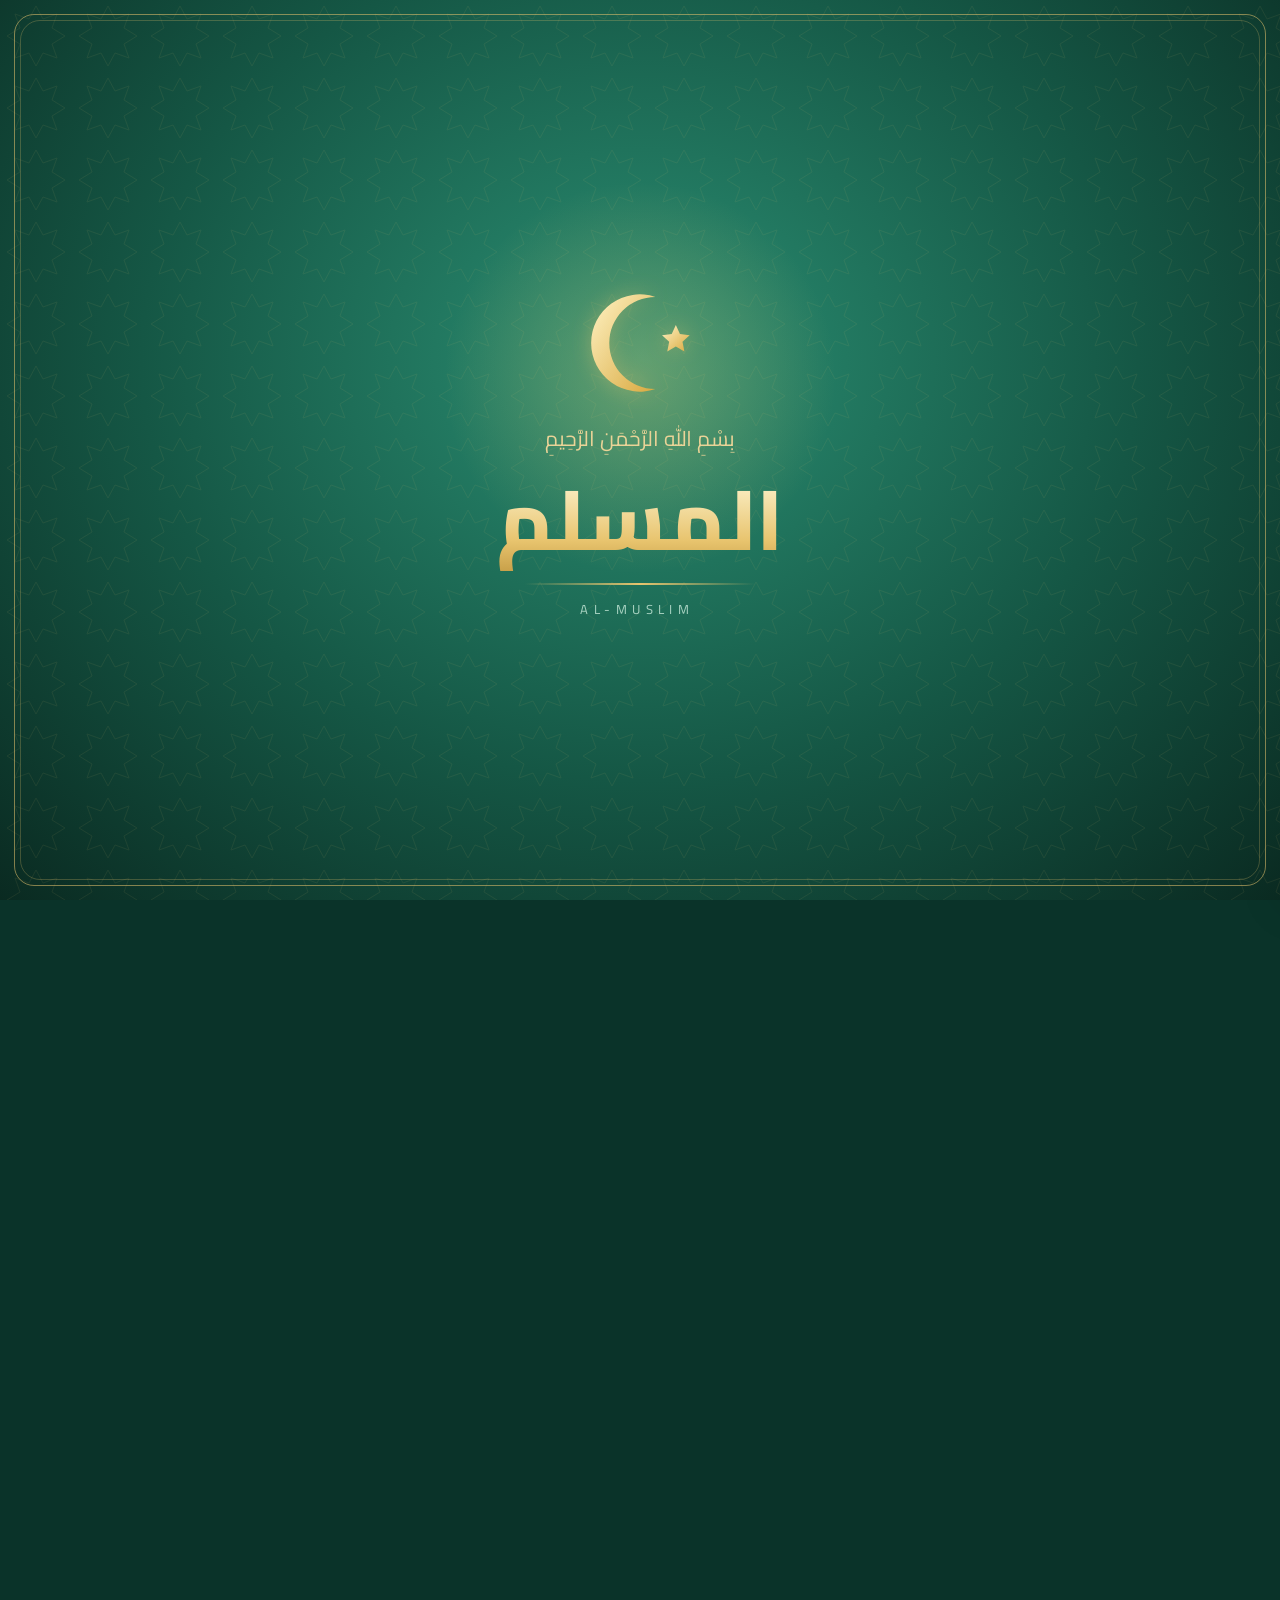
==== commit 970f20ea: "Add files via upload" ====
--- a/index.html
+++ b/index.html
@@ -38,7 +38,7 @@
 </style>
 <script>
 document.documentElement.classList.add('v6-intro');
-window.__b = '5fc74312eb'; window.__t = 1795483274;
+window.__b = '39da758ff7'; window.__t = 1795518523;
 </script><script>
 (function () {
     try {
@@ -3432,7 +3432,7 @@
     }
 })();
 </script>
-<div id="v43AudioBar" class="v43AudioBar globalMiniPlayer" aria-label="مشغل الصوت"><div class="miniPlayerInfo"><span id="v43AudioIcon">🎧</span><div><b id="v43AudioTitle">الأذكار والأدعية</b><small id="v43AudioSub">تسجيل بشري</small></div></div><div class="miniPlayerActions"><button id="v43AudioPlay" type="button">▶ تشغيل</button><button id="v43AudioClose" type="button" title="إيقاف وإغلاق" aria-label="إغلاق">✕</button></div><audio id="v43AudioElement" preload="none"></audio></div>
+<div id="v43AudioBar" class="v43AudioBar globalMiniPlayer" aria-label="مشغل الصوت"><div class="miniPlayerInfo"><span id="v43AudioIcon">🎧</span><div><b id="v43AudioTitle">الأذكار والأدعية</b><small id="v43AudioSub">تسجيل بشري</small></div></div><div class="miniPlayerActions"><button id="v43AudioPlay" type="button">▶ تشغيل</button><button id="v43AudioMute" type="button" title="كتم الصوت">🔊 صوت</button><button id="v43AudioClose" type="button" title="إيقاف وإغلاق" aria-label="إغلاق">✕</button></div><audio id="v43AudioElement" preload="none"></audio></div>
 <script>
 (function () { const a = document.getElementById('v43AudioElement'), p = document.getElementById('v43AudioPlay'), c = document.getElementById('v43AudioClose'), bar = document.getElementById('v43AudioBar'); if (p)
     p.onclick = () => { if (a.paused)
@@ -12783,22 +12783,23 @@
 
 <link rel="stylesheet" href="app107.1f84abe846.css?h=1f84abe846">
 <link rel="stylesheet" href="nova.a8cedecdf9.css?h=a8cedecdf9">
-<link rel="stylesheet" href="plus.a4cca8d0a2.css?h=a4cca8d0a2">
+<link rel="stylesheet" href="plus.5261a45d36.css?h=5261a45d36">
 <script src="adhan-config.6ae52d635c.js?h=6ae52d635c"></script>
 <script src="prayer.c5beb1abed.js?h=c5beb1abed"></script>
-<script src="push-client.4214f64b48.js?h=4214f64b48"></script><script src="audio-manager.6c123ab5bd.js?h=6c123ab5bd"></script><script src="notifications.ccce094b18.js?h=ccce094b18"></script><script src="notification-settings.bc601aaa58.js?h=bc601aaa58"></script><script src="prayer-notifications.610021a76a.js?h=610021a76a"></script><script src="iqama-notifications.8e8180306f.js?h=8e8180306f"></script><script src="adhkar-notifications.a924207814.js?h=a924207814"></script><script src="backgrounds.a7c6d115bb.js?h=a7c6d115bb"></script><script src="updater.cd4bd381b1.js?h=cd4bd381b1"></script>
+<script src="push-client.4214f64b48.js?h=4214f64b48"></script><script src="audio-manager.6c123ab5bd.js?h=6c123ab5bd"></script><script src="notifications.ccce094b18.js?h=ccce094b18"></script><script src="notification-settings.bc601aaa58.js?h=bc601aaa58"></script><script src="prayer-notifications.610021a76a.js?h=610021a76a"></script><script src="iqama-notifications.8e8180306f.js?h=8e8180306f"></script><script src="adhkar-notifications.a924207814.js?h=a924207814"></script><script src="backgrounds.a7c6d115bb.js?h=a7c6d115bb"></script>
+<script src="bg-user.0a4a84fb50.js?h=0a4a84fb50" defer></script><script src="updater.cd4bd381b1.js?h=cd4bd381b1"></script>
 <script src="calendar.abb99a59d5.js?h=abb99a59d5"></script><script src="radius.f2a462260f.js?h=f2a462260f"></script><script src="favorites-ui.6030262305.js?h=6030262305"></script>
 
-<script src="mushaf.e60b69738c.js?h=e60b69738c"></script>
+<script src="mushaf.25f2dc0820.js?h=25f2dc0820"></script>
 <script src="hadith107.9e2a30c070.js?h=9e2a30c070"></script>
 <script src="mosques.01cef142c6.js?h=01cef142c6"></script>
 <script src="abloop.aa1b7fb463.js?h=aa1b7fb463"></script>
 <script src="qibla.07d4df4660.js?h=07d4df4660"></script>
 <script src="app107.e6527ceed0.js?h=e6527ceed0"></script>
-<script src="fuzzy.e42b2ec543.js?h=e42b2ec543"></script><script src="seo.26f37a5ced.js?h=26f37a5ced" defer></script><script src="player-bar.a235f2debe.js?h=a235f2debe"></script><script src="assistant-kb.75f239c22f.js?h=75f239c22f" defer></script><script src="perf120.037c390b1c.js?h=037c390b1c" defer></script><script src="kids-salah.2911d944ed.js?h=2911d944ed" defer></script><script src="repeat-plus.00f1fcf10d.js?h=00f1fcf10d" defer></script><script src="quran-test.a105d75e53.js?h=a105d75e53" defer></script><script src="whatsnew.562cec4c22.js?h=562cec4c22" defer></script><script src="nova.02d55e033e.js?h=02d55e033e" defer></script>
+<script src="fuzzy.e42b2ec543.js?h=e42b2ec543"></script><script src="seo.26f37a5ced.js?h=26f37a5ced" defer></script><script src="player-bar.1a69d47bc7.js?h=1a69d47bc7"></script><script src="assistant-kb.75f239c22f.js?h=75f239c22f" defer></script><script src="perf120.037c390b1c.js?h=037c390b1c" defer></script><script src="kids-salah.2911d944ed.js?h=2911d944ed" defer></script><script src="repeat-plus.00f1fcf10d.js?h=00f1fcf10d" defer></script><script src="quran-test.a105d75e53.js?h=a105d75e53" defer></script><script src="whatsnew.562cec4c22.js?h=562cec4c22" defer></script><script src="nova.bb001b49ab.js?h=bb001b49ab" defer></script>
 <script src="theme-plus.f5ae5ffcfc.js?h=f5ae5ffcfc" defer></script>
 <script src="mushaf-plus.c979ad5995.js?h=c979ad5995" defer></script>
 <script src="ui-plus.83c92547c0.js?h=83c92547c0" defer></script>
-<script src="site-control.152670c969.js?h=152670c969" defer></script>
-</body>
+<script src="site-control.2d39ae7dba.js?h=2d39ae7dba" defer></script>
+<script src="support.f6ab9e31d5.js?h=f6ab9e31d5" defer></script></body>
 </html>
--- a/app107.1f84abe846.css
+++ b/app107.1f84abe846.css
@@ -0,0 +1,468 @@
+
+:root{--v107-accent:var(--green);--v107-r:18px}
+.stgRow{display:flex!important;align-items:center!important;justify-content:space-between!important;gap:12px!important;padding:12px 0!important;min-height:56px}
+.stgRow>div:first-child{flex:1 1 auto;min-width:0}
+.stgRow>div:first-child b{display:block;line-height:1.5}
+.stgRow>div:first-child small{display:block;line-height:1.5;opacity:.75}
+.stgRow>select,.stgRow>button,.stgRow>.stgSeg,.stgRow>input[type=color],.stgRow>input[type=number]{flex:0 0 auto;margin:0!important;align-self:center}
+.stgRow.stgCol{flex-direction:column!important;align-items:stretch!important}
+.stgSeg{display:flex;gap:6px}
+.stgSeg button,.stgBtn{min-height:40px;border-radius:12px}
+.stgSel{min-width:120px!important;max-width:min(52vw,210px)!important}
+.stgSw input{flex:0 0 46px!important}
+@media(max-width:380px){.stgRow{flex-wrap:wrap}.stgRow>select,.stgRow>button{width:100%!important;max-width:none!important}}
+details.stgCat{background:var(--card);border:1px solid var(--line);border-radius:22px;margin:0 0 14px;box-shadow:var(--glow,var(--shadow));overflow:hidden}
+details.stgCat>summary{list-style:none;cursor:pointer;display:flex;align-items:center;gap:12px;padding:16px 16px;font-weight:700;font-size:calc(17px*var(--v105-fs,1));-webkit-tap-highlight-color:transparent}
+details.stgCat>summary::-webkit-details-marker{display:none}
+details.stgCat>summary .ci{width:40px;height:40px;border-radius:14px;display:grid;place-items:center;background:linear-gradient(135deg,var(--green),var(--green2,var(--green)));color:#fff;font-size:20px;flex:0 0 40px}
+details.stgCat>summary .cs{margin-inline-start:auto;transition:transform .25s;opacity:.6}
+details.stgCat[open]>summary .cs{transform:rotate(180deg)}
+details.stgCat>.stgCatBody{padding:0 12px 10px;animation:v107fade .3s ease}
+details.stgCat .stgGroup{box-shadow:none;border-radius:16px;margin:0 0 10px;background:transparent;border:1px dashed var(--line)}
+@keyframes v107fade{from{opacity:0;transform:translateY(-6px)}to{opacity:1;transform:none}}
+#v107Burger{position:relative;z-index:1100;flex:0 0 44px;width:44px;height:44px;border-radius:14px;border:1px solid var(--line);background:var(--card);color:var(--text);display:grid;place-items:center;cursor:pointer;box-shadow:0 6px 18px #0002;transition:transform .2s,background .2s}
+#v107Burger:active{transform:scale(.92)}
+#v107Burger i{display:block;width:20px;height:2px;background:currentColor;border-radius:2px;position:relative;transition:.25s}
+#v107Burger i:before,#v107Burger i:after{content:"";position:absolute;left:0;width:20px;height:2px;background:currentColor;border-radius:2px;transition:.25s}
+#v107Burger i:before{top:-6px}#v107Burger i:after{top:6px}
+body.v107MenuOpen #v107Burger i{background:transparent}
+body.v107MenuOpen #v107Burger i:before{top:0;transform:rotate(45deg)}
+body.v107MenuOpen #v107Burger i:after{top:0;transform:rotate(-45deg)}
+#v107Scrim{position:fixed;inset:0;background:#0007;backdrop-filter:blur(3px);opacity:0;pointer-events:none;transition:opacity .3s;z-index:99970}
+body.v107MenuOpen #v107Scrim{opacity:1;pointer-events:auto}
+#v107Drawer{position:fixed;top:0;bottom:0;inset-inline-start:0;width:min(84vw,330px);background:var(--card);color:var(--text);z-index:99980;transform:translateX(105%);transition:transform .35s cubic-bezier(.2,.8,.2,1);box-shadow:-10px 0 40px #0004;display:flex;flex-direction:column;padding:calc(18px + env(safe-area-inset-top)) 14px 16px;overflow:auto}
+html[dir=ltr] #v107Drawer{transform:translateX(-105%)}
+body.v107MenuOpen #v107Drawer{transform:none}
+#v107Drawer .dh{display:flex;align-items:center;gap:12px;padding:6px 6px 16px;border-bottom:1px solid var(--line);margin-bottom:10px}
+#v107Drawer .dh img{width:48px;height:48px;border-radius:14px}
+#v107Drawer button.dl{display:flex;align-items:center;gap:12px;width:100%;text-align:start;border:0;background:transparent;color:inherit;font:inherit;padding:13px 10px;border-radius:14px;cursor:pointer;min-height:48px;transition:background .2s,transform .15s}
+#v107Drawer button.dl:hover,#v107Drawer button.dl:focus-visible{background:color-mix(in srgb,var(--green) 12%,transparent)}
+#v107Drawer button.dl:active{transform:scale(.97)}
+#v107Drawer button.dl span{font-size:20px;width:28px;text-align:center}
+.v107Sec{margin:18px 0}
+.v107Sec h3{margin:0 0 10px;font-size:calc(19px*var(--v105-fs,1))}
+.v107Rv{opacity:0;transform:translateY(22px);transition:opacity .7s ease,transform .7s cubic-bezier(.2,.8,.2,1)}
+.v107Rv.in{opacity:1;transform:none}
+.v107Feat{display:grid;grid-template-columns:repeat(auto-fit,minmax(150px,1fr));gap:10px}
+.v107Feat .f{background:linear-gradient(145deg,var(--card),color-mix(in srgb,var(--green) 8%,var(--card)));border:1px solid var(--line);border-radius:20px;padding:16px 12px;text-align:center;box-shadow:var(--shadow);transition:transform .25s,box-shadow .25s}
+.v107Feat .f:hover{transform:translateY(-4px);box-shadow:0 18px 40px #0002}
+.v107Feat .f:active{transform:scale(.97)}
+.v107Feat .f span{font-size:30px;display:block;margin-bottom:6px}
+.v107Feat .f small{display:block;opacity:.75;margin-top:4px;line-height:1.5}
+.v107Testi{display:grid;grid-template-columns:repeat(auto-fit,minmax(220px,1fr));gap:10px}
+.v107Testi .t{background:var(--card);border:1px solid var(--line);border-radius:20px;padding:14px;position:relative}
+.v107Testi .t:before{content:"“";position:absolute;top:2px;inset-inline-end:12px;font-size:46px;color:var(--gold);opacity:.5}
+.v107Testi .t b{display:block;margin-top:8px}
+.v107Contact{display:grid;gap:10px;background:var(--card);border:1px solid var(--line);border-radius:20px;padding:14px}
+.v107Contact input,.v107Contact textarea{width:100%;border:1px solid var(--line);border-radius:12px;padding:12px;font:inherit;background:transparent;color:inherit}
+.v107Contact .soon{font-size:calc(12px*var(--v105-fs,1));opacity:.7}
+.v107HeroNext{display:flex;align-items:center;justify-content:space-between;gap:12px;margin:14px 0;padding:16px;border-radius:22px;background:linear-gradient(135deg,var(--green),var(--green2,var(--green)));color:#fff;box-shadow:0 14px 34px #0003;cursor:pointer;transition:transform .2s}
+.v107HeroNext:active{transform:scale(.98)}
+.v107HeroNext b{font-size:calc(22px*var(--v105-fs,1));display:block}
+.v107HeroNext small{opacity:.85}
+.v107HeroNext .cd{font-variant-numeric:tabular-nums;font-size:calc(24px*var(--v105-fs,1));font-weight:700;direction:ltr}
+.tile{transition:transform .22s,box-shadow .22s}.tile:hover{transform:translateY(-3px)}.tile:active{transform:scale(.96)}
+@media(prefers-reduced-motion:reduce){.v107Rv{opacity:1;transform:none;transition:none}}
+.prHero{border-radius:24px;padding:18px;background:linear-gradient(135deg,var(--green),var(--green2,var(--green)));color:#fff;box-shadow:0 16px 40px #0003;text-align:center}
+.prHero .nx{font-size:calc(15px*var(--v105-fs,1));opacity:.9}
+.prHero .nm{font-size:calc(30px*var(--v105-fs,1));font-weight:800;margin:4px 0}
+.prHero .cd{font-size:calc(34px*var(--v105-fs,1));font-weight:800;direction:ltr;font-variant-numeric:tabular-nums}
+.prHero .dt{font-size:calc(13px*var(--v105-fs,1));opacity:.85;margin-top:6px}
+.prList{display:grid;gap:8px;margin-top:12px}
+.prRow{display:flex;align-items:center;gap:12px;padding:14px;border:1px solid var(--line);border-radius:18px;background:var(--card);transition:transform .2s,box-shadow .2s}
+.prRow.cur{border-color:var(--green);box-shadow:0 0 0 2px color-mix(in srgb,var(--green) 35%,transparent)}
+.prRow.past{opacity:.6}
+.prRow .ic{font-size:24px;width:34px;text-align:center}
+.prRow b{flex:1}
+.prRow .tm{font-size:calc(20px*var(--v105-fs,1));font-weight:700;direction:ltr;font-variant-numeric:tabular-nums}
+.prRow .bell{border:0;background:transparent;font-size:20px;cursor:pointer;padding:6px;border-radius:10px}
+.prMeta{display:grid;grid-template-columns:1fr 1fr;gap:8px;margin-top:12px}
+.prMeta div{background:var(--card);border:1px solid var(--line);border-radius:14px;padding:10px;font-size:calc(13px*var(--v105-fs,1))}
+.prMeta b{display:block}
+#v107InstallBar{position:fixed;inset-inline:10px;bottom:calc(70px + env(safe-area-inset-bottom));z-index:2600;background:var(--card);color:var(--text);border:1px solid var(--green);border-radius:18px;padding:12px;display:none;gap:10px;align-items:center;box-shadow:0 12px 36px #0004;animation:v107fade .4s}
+#v107InstallBar.show{display:flex}
+#v107InstallBar .x{border:0;background:transparent;color:inherit;font-size:20px;cursor:pointer}
+.v107Greet{position:fixed;inset-inline:12px;top:calc(64px + env(safe-area-inset-top));z-index:2700;background:linear-gradient(135deg,hsl(calc(var(--ah,163) + 3.0), min(100%, calc(68.1% * var(--as,1))), 13.5%),hsl(calc(var(--ah,163) + 0.5), min(100%, calc(54.3% * var(--as,1))), 24.9%));color:#fff;border-radius:20px;padding:16px;box-shadow:0 16px 44px #0006;animation:v107fade .5s}
+.v107Greet b{font-size:calc(20px*var(--v105-fs,1));display:block;margin-bottom:4px}
+.v107Greet button{margin-top:8px;border:0;border-radius:12px;padding:8px 14px;font:inherit;cursor:pointer}
+#v107Bar{position:fixed;inset-inline:7px;bottom:calc(68px + env(safe-area-inset-bottom));z-index:2550;display:none;align-items:center;gap:8px;background:var(--card);color:var(--text);border:1px solid var(--line);border-radius:16px;padding:6px 8px;min-height:44px;box-shadow:0 8px 26px #0003}
+#v107Bar.show{display:flex}
+#v107Bar .tt{flex:1;min-width:0;white-space:nowrap;overflow:hidden;text-overflow:ellipsis;font-size:calc(13px*var(--v105-fs,1))}
+#v107Bar button{border:1px solid var(--line);background:var(--card);color:inherit;border-radius:10px;min-width:38px;height:36px;cursor:pointer;font:inherit;padding:0 10px}
+#v107Bar button.x{color:#b3261e;font-weight:700}
+#v107Bar .pg{position:absolute;inset-inline:10px;bottom:0;height:3px;border-radius:3px;background:var(--line);overflow:hidden}
+#v107Bar .pg i{display:block;height:100%;width:0;background:var(--green)}
+#downloads .dlBtn,#downloads .v103Dl button,#downloads button.danger{padding:4px 9px!important;font-size:calc(12px*var(--v105-fs,1))!important;min-height:30px!important;border-radius:9px!important;line-height:1.2}
+#downloads .dlRow,#downloads .v103Dl{padding:6px 4px!important;gap:6px!important}
+#downloads .dlInfo b{font-size:calc(14px*var(--v105-fs,1))}
+#downloads .dlInfo small{font-size:calc(11px*var(--v105-fs,1))}
+#downloads .dlGroup{padding:8px 10px!important;margin-bottom:8px!important}
+body:not(.dlManage) #downloads .danger,body:not(.dlManage) #downloads [data-del],body:not(.dlManage) #downloads [data-f],body:not(.dlManage) #downloads [data-k],body:not(.dlManage) #downloads [data-s]{display:none!important}
+#readerDetail .danger,#readerDetail [data-del],#readerDetail button[onclick*="delete"],#readerDetail button[onclick*="remove"],#readerDetail .dlDel,#readerDetail #deleteAllDownloads{display:none!important}
+#readerDetail .downloadBtn{padding:5px 8px!important;font-size:calc(11px*var(--v105-fs,1))!important}
+#mushaf107 .mbar{display:flex;gap:6px;flex-wrap:wrap;align-items:center;margin:8px 0}
+#mushaf107 .mbar select,#mushaf107 .mbar input,#mushaf107 .mbar button{min-height:40px;border-radius:12px;border:1px solid var(--line);background:var(--card);color:inherit;font:inherit;padding:0 10px}
+#mushaf107 .mbar button.primary{background:var(--green);color:#fff;border-color:var(--green)}
+.mpWrap{display:block;overflow:auto;max-width:100%;-webkit-overflow-scrolling:touch;text-align:center}
+.mpPage{--mpZ:1;width:calc(min(100%,640px)*var(--mpZ));min-width:min(100%,640px);margin:0 auto;aspect-ratio:1/1.5;text-align:start;position:relative;padding:3.2% 4.2%;background:var(--mp-bg,#fbf6e8);color:var(--mp-fg,#111);border-radius:6px;box-shadow:0 0 0 1px #0002,0 0 0 6px var(--mp-bg,#fbf6e8),0 0 0 7px var(--mp-frame,#c8a15b),0 22px 50px #0004;display:flex;flex-direction:column;animation:mpIn .45s ease;overflow:hidden}
+.mpPage.noFrame{box-shadow:0 10px 30px #0003}
+.mpPage:before{content:"";position:absolute;inset:7px;border:1.5px solid var(--mp-frame,#c8a15b);border-radius:3px;pointer-events:none;opacity:.8}
+.mpPage.noFrame:before{display:none}
+@keyframes mpIn{from{opacity:0;transform:translateX(18px)}to{opacity:1;transform:none}}
+.mpHead,.mpFoot{display:flex;justify-content:space-between;font-size:clamp(11px,2.6vw,15px);opacity:.8;padding:0 2%;font-family:var(--font-ar,inherit)}
+.mpFoot{justify-content:center;font-weight:700}
+.mpLines{flex:1;display:flex;flex-direction:column;justify-content:space-between;direction:rtl;padding:1% 0}
+.mpLine{display:flex;justify-content:space-between;align-items:center;white-space:nowrap;direction:rtl;line-height:1;flex:1;min-height:0}
+.mpLine.center{justify-content:center}
+.mpLine .w{display:inline-block;cursor:pointer;transition:background .15s}
+.mpLine .w.hl{background:color-mix(in srgb,var(--green) 22%,transparent);border-radius:6px}
+.mpLine .sh{width:100%;text-align:center}
+.mpLoad{display:grid;place-items:center;flex:1;opacity:.7}
+.mpSheet{position:fixed;inset-inline:10px;bottom:calc(76px + env(safe-area-inset-bottom));z-index:2650;background:var(--card);color:var(--text);border:1px solid var(--green);border-radius:18px;padding:12px;display:none;gap:8px;align-items:center;flex-wrap:wrap;box-shadow:0 12px 36px #0004}
+.mpSheet.show{display:flex}
+.mpSheet button{border:1px solid var(--line);background:transparent;color:inherit;border-radius:12px;padding:8px 12px;font:inherit;cursor:pointer;min-height:40px}
+.riwChips{display:flex;gap:6px;flex-wrap:wrap}
+.riwChips button{border:1px solid var(--line);background:var(--card);color:inherit;border-radius:999px;padding:6px 12px;font:inherit;cursor:pointer}
+.riwChips button.on{background:var(--green);color:#fff;border-color:var(--green)}
+.riwChips button[disabled]{opacity:.5}
+.hdTabs{display:flex;gap:8px;margin:8px 0}
+.hdTabs button{flex:1;border:1px solid var(--line);background:var(--card);color:inherit;border-radius:14px;padding:12px;font:inherit;font-weight:700;cursor:pointer;min-height:46px;transition:.2s}
+.hdTabs button.on{background:linear-gradient(135deg,var(--green),var(--green2,var(--green)));color:#fff;border-color:var(--green)}
+.hdCard{background:var(--card);border:1px solid var(--line);border-radius:18px;padding:14px;margin:10px 0;box-shadow:var(--shadow)}
+.hdCard .hdTxt{font-size:calc(var(--hd-fs,22px)*var(--v105-fs,1));line-height:2.1;text-align:justify;font-family:var(--font-ar,inherit)}
+.hdCard .hdSrc{display:flex;flex-wrap:wrap;gap:6px;margin-bottom:8px;font-size:calc(12px*var(--v105-fs,1))}
+.hdCard .hdSrc span{background:color-mix(in srgb,var(--green) 12%,transparent);border-radius:999px;padding:3px 10px}
+.hdCh{display:flex;gap:10px;width:100%;text-align:start;border:1px solid var(--line);background:var(--card);color:inherit;border-radius:14px;padding:12px;margin:6px 0;font:inherit;cursor:pointer;min-height:48px;transition:transform .15s}
+.hdCh:active{transform:scale(.98)}
+.hdCh i{font-style:normal;opacity:.6;flex:0 0 auto}
+.prTune{display:grid;grid-template-columns:repeat(3,1fr);gap:8px}
+.prTune label{display:flex;flex-direction:column;gap:4px;font-size:calc(12px*var(--v105-fs,1))}
+.prTune input{width:100%;min-height:40px;border:1px solid var(--line);border-radius:10px;background:transparent;color:inherit;text-align:center;font:inherit}
+.stgChks .chk{display:inline-flex;align-items:center;gap:6px;margin:4px 8px 4px 0}
+body.v107MenuOpen #v107InstallBar,body.v107MenuOpen #v107Bar{display:none!important}
+details.stgCat .stgGroup>h3{pointer-events:none}details.stgCat .stgGroup>h3::after{display:none}
+#mpOv{position:fixed;inset-inline:0;bottom:0;z-index:99000;display:none;justify-content:center;align-items:center;gap:10px;padding:10px 10px calc(10px + env(safe-area-inset-bottom));background:linear-gradient(transparent,#000a);color:#fff}
+#mpOv button{border:1px solid #fff6;background:#0008;color:#fff;border-radius:12px;min-height:44px;min-width:48px;padding:0 14px;font:inherit}
+#mpOv #mpOvNum{min-width:44px;text-align:center;font-weight:700}
+body.mpReading.mpShowBars #mpOv{display:flex}
+body.mpReading header.top,body.mpReading nav.nav,body.mpReading #v101Dock,body.mpReading #v107Burger,body.mpReading #globalMiniPlayer,body.mpReading #v107InstallBar,body.mpReading #mushaf107>.section,body.mpReading #mushaf107>.card,body.mpReading #mushaf107>.mbar{display:none!important}
+body.mpReading.mpShowBars header.top{display:flex!important;position:fixed;top:0;inset-inline:0;z-index:99001}
+body.mpReading{overflow:hidden;background:var(--mp-bg,#fbf6e8)}
+body.mpReading #mushaf107{position:fixed;inset:0;z-index:98000;padding:0!important;margin:0!important;background:var(--mp-bg,#fbf6e8);display:block!important;overflow:hidden}
+body.mpReading .mpWrap{width:100%;height:100dvh;overflow:auto}
+body.mpReading .mpPage{width:calc(100vw*var(--mpZ));min-width:100vw;height:calc(100dvh*var(--mpZ));min-height:100dvh;aspect-ratio:auto;border-radius:0;box-shadow:none;padding:2.2% 3%;margin:0}
+body.mpReading .mpPage:before{inset:4px}
+.v107Strip{display:grid;grid-template-columns:repeat(6,1fr);gap:6px;margin:0 0 14px}
+.v107Strip div{background:var(--card);border:1px solid var(--line);border-radius:14px;padding:8px 2px;text-align:center;line-height:1.5}
+.v107Strip small{display:block;font-size:calc(11px*var(--v105-fs,1));opacity:.8}
+.v107Strip b{display:block;font-size:calc(13px*var(--v105-fs,1));direction:ltr;font-variant-numeric:tabular-nums}
+.v107Strip .cur{border-color:var(--green);box-shadow:0 0 0 2px color-mix(in srgb,var(--green) 30%,transparent)}
+.mqB{display:inline-block;font-size:calc(11px*var(--v105-fs,1));border:1px solid var(--line);border-radius:999px;padding:2px 9px}
+.mqB.ok{background:color-mix(in srgb,var(--green) 16%,transparent);border-color:var(--green)}
+.mqItem{display:flex;gap:10px;align-items:center;margin:8px 0}
+.stgSw input[type=checkbox]{box-sizing:border-box!important;width:46px!important;height:27px!important;min-width:46px!important;min-height:27px!important;max-height:27px!important;padding:0!important;border:0!important;margin:0!important;border-radius:999px!important;appearance:none;-webkit-appearance:none;position:relative!important;display:inline-block;vertical-align:middle;line-height:0}
+.stgSw input[type=checkbox]:before{content:""!important;position:absolute!important;top:3px!important;bottom:auto!important;left:auto!important;right:3px!important;width:21px!important;height:21px!important;margin:0!important;border-radius:50%!important;background:#fff!important;box-shadow:0 1px 3px #0004;transform:none!important;transition:right .2s,left .2s}
+.stgSw input[type=checkbox]:checked:before{right:22px!important;transform:none!important}
+html[dir=ltr] .stgSw input[type=checkbox]:before{right:auto!important;left:3px!important}
+html[dir=ltr] .stgSw input[type=checkbox]:checked:before{left:22px!important;right:auto!important}
+.stgSw input[type=checkbox]:after{display:none!important}
+.stgChks .chk input[type=checkbox]{width:20px;height:20px;accent-color:var(--green)}
+.stgSw input[type=checkbox]{appearance:none!important;-webkit-appearance:none!important;box-sizing:border-box!important;width:46px!important;min-width:46px!important;height:27px!important;min-height:27px!important;max-height:27px!important;padding:0!important;margin:0!important;border:0!important;border-radius:999px!important;line-height:0!important;display:block!important;position:relative!important;background:var(--line)!important;flex:0 0 46px!important;align-self:center!important}
+.stgSw input[type=checkbox]:checked{background:var(--green)!important}
+.stgSw input[type=checkbox]::before{content:""!important;position:absolute!important;top:3px!important;inset-inline-start:auto!important;right:3px!important;left:auto!important;width:21px!important;height:21px!important;border-radius:50%!important;background:#fff!important;box-shadow:0 1px 3px #0003!important;transform:none!important;transition:right .2s,left .2s!important}
+.stgSw input[type=checkbox]:checked::before{right:22px!important}
+html[dir=ltr] .stgSw input[type=checkbox]::before{right:auto!important;left:3px!important}
+html[dir=ltr] .stgSw input[type=checkbox]:checked::before{left:22px!important;right:auto!important}
+.stgSw{align-items:center!important}
+.stgChks input[type=checkbox]{width:20px;height:20px;accent-color:var(--green)}
+.page,.card,.tile,.stgRow,.stgCatBody,.stgGroup,.notice{min-width:0;overflow-wrap:anywhere}
+.stgRow>div:first-child{min-width:0}
+.stgRow.stgCol .stgSeg,.stgRow.stgCol .v105FsBtns{flex-wrap:wrap}
+.stgSel{max-width:100%!important}
+.v107Strip{grid-template-columns:repeat(auto-fit,minmax(78px,1fr))}
+.v107HeroNext{flex-wrap:wrap}
+.grid{grid-template-columns:repeat(auto-fill,minmax(min(100%,240px),1fr))!important}
+.mbar,.controls,.hdTabs,.riwChips{flex-wrap:wrap}
+img,video,canvas,svg{max-width:100%}
+.stgRow.stgCol>div{width:100%;max-width:100%;min-width:0;box-sizing:border-box}
+#v105FsRange{min-width:0!important;width:auto!important;flex:1 1 0!important}
+.stgRow.stgCol .stgBtn{flex:0 0 auto}
+#abTrack{position:absolute;pointer-events:none;z-index:3}
+#abSeg{position:absolute;top:50%;height:10px;margin-top:-5px;background:color-mix(in srgb,var(--gold,#d9a92e) 55%,transparent);border-radius:6px;display:none}
+#abTrack b{position:absolute;top:-4px;width:18px;height:18px;margin-inline:-9px;border-radius:50%;background:var(--green);color:#fff;font-size:11px;line-height:18px;text-align:center;display:none;box-shadow:0 1px 4px #0005}
+#abCatch{position:absolute;z-index:4;display:none;cursor:crosshair;border:2px dashed var(--green);border-radius:12px;background:color-mix(in srgb,var(--green) 10%,transparent);touch-action:none}
+#abPanel{margin-top:8px}
+#abHint{min-height:20px;margin:4px 0}
+.qbCard{--qbR:calc(min(86vw,320px)/2 - 20px)}
+.qbStage{position:relative;width:min(86vw,320px);aspect-ratio:1;margin:12px auto 14px;display:grid;place-items:center}
+.qbStage:before{content:"";position:absolute;inset:0;border-radius:50%;border:2px solid var(--line);box-shadow:inset 0 0 40px #0001}
+.qbStage.on:before{border-color:var(--green);box-shadow:0 0 0 4px color-mix(in srgb,var(--green) 30%,transparent),inset 0 0 40px color-mix(in srgb,var(--green) 25%,transparent)}
+.qbTick{position:absolute;left:50%;top:0;width:3px;height:14px;margin-left:-1.5px;background:var(--line);border-radius:2px;transform-origin:50% calc(min(86vw,320px)/2)}
+.qbTick.t1{transform:rotate(90deg)}.qbTick.t2{transform:rotate(180deg)}.qbTick.t3{transform:rotate(270deg)}
+.qbTick.t0{background:var(--green);height:18px}
+.qbNorth{position:absolute;left:50%;top:50%;width:26px;height:26px;margin:-13px 0 0 -13px;border-radius:50%;background:#c0392b;color:#fff;font-weight:800;font-size:13px;line-height:26px;text-align:center;box-shadow:0 1px 4px #0004}
+.qbArrow{position:absolute;left:50%;top:50%;width:46%;height:92%;margin:-46% 0 0 -23%;transform-origin:50% 50%;transition:transform .08s linear;will-change:transform;filter:drop-shadow(0 4px 8px #0004)}
+.qbArrow svg{display:block}
+.qbTip{position:absolute;left:50%;top:-6px;font-size:26px;transform:translateX(-50%)}
+.qbHub{position:absolute;width:16px;height:16px;border-radius:50%;background:#fff;border:3px solid var(--green)}
+.qbReadout{text-align:center;margin:6px 0 10px}
+.qbReadout b{display:block;font-size:calc(22px*var(--v105-fs,1))}
+.qbInfo{line-height:1.9;margin-top:10px}
+.qbLink{margin-top:8px;border:1px solid var(--line);background:transparent;color:inherit;border-radius:12px;padding:8px 12px;font:inherit;cursor:pointer;min-height:40px}
+#qbCam{position:fixed;inset:0;z-index:99500;display:none;background:#000;color:#fff;overflow:hidden}
+#qbCam.show{display:block}
+#qbCam video{position:absolute;inset:0;width:100%;height:100%;object-fit:cover}
+#qbCam.nocam{background:radial-gradient(circle at 50% 40%,hsl(calc(var(--ah,163) + 2.4), min(100%, calc(50.7% * var(--as,1))), 14.3%),hsl(calc(var(--ah,163) - 1.5), min(100%, calc(52.0% * var(--as,1))), 4.9%))}
+.qbCamTop{position:absolute;top:0;inset-inline:0;display:flex;justify-content:space-between;align-items:center;gap:10px;padding:calc(12px + env(safe-area-inset-top)) 14px 12px;background:linear-gradient(#000a,transparent);z-index:3}
+.qbCamTop b{font-size:calc(18px*var(--v105-fs,1))}
+.qbCamTop button{border:1px solid #fff6;background:#0008;color:#fff;border-radius:12px;min-width:44px;height:44px;font-size:20px;cursor:pointer}
+.qbCamGuide{position:absolute;left:50%;top:0;bottom:0;width:2px;margin-left:-1px;background:linear-gradient(transparent,#fff8 30%,#fff8 70%,transparent)}
+.qbCamMark{position:absolute;top:44%;transform:translate(-50%,-50%);display:none;flex-direction:column;align-items:center;gap:4px;z-index:2;transition:left .06s linear}
+.qbCamMark span{font-size:58px;filter:drop-shadow(0 4px 10px #000)}
+.qbCamMark i{width:3px;height:120px;background:linear-gradient(#f5d36b,transparent)}
+#qbCam.on .qbCamMark i{background:linear-gradient(hsl(calc(var(--ah,163) - 16.0), min(100%, calc(62.7% * var(--as,1))), 56.9%),transparent)}
+.qbCamArrow{position:absolute;top:44%;font-size:56px;color:#f5d36b;z-index:2;text-shadow:0 2px 8px #000;display:none}
+.qbCamBot{position:absolute;bottom:0;inset-inline:0;text-align:center;padding:14px 14px calc(18px + env(safe-area-inset-bottom));background:linear-gradient(transparent,#000b);font-size:calc(13px*var(--v105-fs,1));z-index:3}
+body.qbCamOpen header.top,body.qbCamOpen nav.nav,body.qbCamOpen #v101Dock,body.qbCamOpen #v107Bar,body.qbCamOpen #v107InstallBar{display:none!important}
+.qbCamMark span{width:84px;height:84px;display:grid;place-items:center;border-radius:50%;background:#fffd;font-size:50px;box-shadow:0 6px 20px #0008}
+.v117PushOnly{display:none}
+html.v117-push .v117PushOnly{display:inline-block}
+
+/* ===== توافق الأجهزة: هاتف / لوحي / حاسوب / تلفاز ===== */
+a.stgBtn{display:inline-flex;align-items:center;justify-content:center;text-decoration:none;padding:0 14px;border:1px solid var(--line,rgba(127,127,127,.35));color:inherit;background:transparent}
+.mnBox,.stgCatBody{overflow-wrap:anywhere}
+img,video,canvas,svg{max-width:100%}
+@media(min-width:760px){.bgGrid{grid-template-columns:repeat(auto-fill,minmax(132px,1fr))}}
+@media(min-width:1200px){:focus-visible{outline-width:4px!important}}
+@media(max-height:480px) and (orientation:landscape){html body .app{padding-bottom:calc(var(--dockH,72px) + 10px)!important}#bgSheet .bgBox{max-height:96vh}}
+@media(pointer:coarse){.stgBtn,select.field,.stgRow input[type=number]{min-height:44px}}
+
+/* تمرير أسلس على اللمس */
+.app,#bgSheet .bgBox{-webkit-overflow-scrolling:touch}
+button,.tile,.stgRow{touch-action:manipulation}
+
+/* ===== المصحف: شاشة الاختيار + الإعدادات الخاصة ===== */
+#mushaf107[data-view=pick] .mpRead{display:none}
+#mushaf107[data-view=read] .mpPick{display:none}
+.mpTopBar{display:flex;align-items:center;justify-content:space-between;gap:10px;padding:6px 2px;position:sticky;top:0;z-index:5}
+.mpTopBar b{flex:1;text-align:center;font-size:clamp(15px,4vw,19px);color:var(--gold,#c8a15b);overflow:hidden;text-overflow:ellipsis;white-space:nowrap}
+.mpBack,.mpGear{width:44px;height:44px;border-radius:50%;border:1px solid var(--line);background:var(--card);color:inherit;font-size:20px;cursor:pointer;display:grid;place-items:center}
+.mpHero{text-align:center;padding:26px 10px 8px}
+.mpHero h1{margin:6px 0 4px;font-size:clamp(30px,9vw,46px);background:linear-gradient(180deg,#f3d98b,#b8860b);-webkit-background-clip:text;background-clip:text;color:transparent;font-family:var(--font-quran,inherit)}
+.mpHero p{margin:0;opacity:.75}
+.mpOrn{font-size:clamp(28px,8vw,40px);color:var(--gold,#c8a15b)}
+.mpEds{display:grid;gap:12px;max-width:520px;margin:18px auto}
+.mpEd{display:flex;flex-direction:column;gap:6px;align-items:center;text-align:center;padding:22px 16px;border-radius:22px;border:1.5px solid var(--gold,#c8a15b);background:linear-gradient(160deg,color-mix(in srgb,var(--green) 18%,var(--card)),var(--card));color:inherit;cursor:pointer;box-shadow:0 10px 28px #0003;font:inherit}
+.mpEdT{font-size:clamp(18px,5vw,24px);font-weight:800}
+.mpEdS{opacity:.75;font-size:14px}
+.mpContinue{display:block;margin:6px auto 20px;min-height:46px;padding:0 22px;border-radius:999px;border:0;background:var(--green);color:#fff;font:inherit;font-weight:700;cursor:pointer}
+.mpSet{position:fixed;inset:0;z-index:99500;background:#0007;display:none;align-items:flex-end;justify-content:center}
+.mpSet.show{display:flex}
+.mpSetIn{width:min(560px,100%);max-height:86dvh;overflow:auto;background:var(--card);color:var(--text);border-radius:24px 24px 0 0;padding:14px 16px calc(18px + env(safe-area-inset-bottom));box-shadow:0 -12px 40px #0006}
+.mpSetHd{display:flex;justify-content:space-between;align-items:center;margin-bottom:6px;font-size:18px}
+.mpSetHd button{width:40px;height:40px;border-radius:50%;border:1px solid var(--line);background:transparent;color:inherit;font-size:18px}
+.mpSetRow{display:flex;flex-direction:column;gap:8px;padding:12px 0;border-top:1px solid var(--line)}
+.mpSetRow.mpInline{flex-direction:row;justify-content:space-between;align-items:center}
+.mpSetRow select{min-height:42px;border-radius:12px;border:1px solid var(--line);background:var(--card);color:inherit;font:inherit;padding:0 10px}
+.mpStep{display:flex;align-items:center;gap:12px}
+.mpStep button{min-width:56px;min-height:42px;border-radius:12px;border:1px solid var(--line);background:var(--card);color:inherit;font:inherit;font-weight:700}
+.mpSw{display:flex;gap:12px;flex-wrap:wrap}
+.mpSw button{width:44px;height:44px;border-radius:50%;border:2px solid;cursor:pointer}
+.mpSw button.on{outline:3px solid var(--green);outline-offset:2px}
+
+/* ===== القبلة: بوصلة فاخرة ===== */
+.qbStage{width:min(88vw,340px)}
+.qbCard{--qbR:calc(min(88vw,340px)/2 - 20px)}
+.qbStage:before{border:0;box-shadow:0 14px 40px #0006,0 0 0 1px #c9971f55;background:radial-gradient(circle at 50% 40%,#0000,#0003)}
+.qbStage.on:before{box-shadow:0 0 0 4px #f1d98a99,0 0 38px #c9971f99,0 14px 40px #0006}
+.qbDial{position:absolute;inset:0;transition:transform .08s linear;will-change:transform}
+.qbDial svg{width:100%;height:100%;display:block}
+.qbN{fill:#ff6b5b;font:800 26px sans-serif}.qbL{fill:#f1d98a;font:700 18px sans-serif}
+.qbArrow{filter:drop-shadow(0 6px 10px #0008)}
+.qbHub{width:20px;height:20px;background:radial-gradient(#fbeaa6,#b8860b);border:2px solid #fff7d6;box-shadow:0 2px 6px #0006}
+.mpSetRow .riwChips{gap:5px}
+.mpSetRow .riwChips button{padding:4px 10px;font-size:13px;min-height:34px}
+.mpSetIn{max-height:80dvh}
+.mpSetRow{padding:9px 0;gap:6px}
+.qbArrow{height:80%;margin:-40% 0 0 -20%;width:40%}
+.mpNav{display:flex;align-items:center;justify-content:center;gap:12px;margin:6px 0}
+.mpNav>button{width:48px;height:48px;border-radius:14px;border:1px solid var(--line);background:var(--card);color:var(--text);display:grid;place-items:center;cursor:pointer;padding:0}
+.mpPn{display:flex;align-items:center;gap:6px}
+.mpPn input{width:84px;height:48px;text-align:center;font-size:18px;border-radius:14px;border:1px solid var(--line);background:var(--card);color:var(--text)}
+.mpSel{display:flex;gap:8px;margin:6px 0 10px}
+.mpSel select{flex:1;min-width:0;height:46px;border-radius:14px;border:1px solid var(--line);background:var(--card);color:var(--text);font:inherit;padding:0 8px}
+.mpSel button{width:48px;height:46px;border-radius:14px;border:1px solid var(--line);background:var(--card);color:var(--text);display:grid;place-items:center;padding:0;cursor:pointer}
+.mpBack svg,.mpGear svg{display:block}
+#mpOv button svg{display:block;margin:auto}
+.v79Top{display:flex;justify-content:space-between;align-items:center;gap:8px}.v79Star{min-width:44px;min-height:44px;font-size:22px;padding:0 10px;line-height:1}
+
+/* ===== وضع القراءة الكامل: الصفحة تملأ الشاشة، شريط علوي وسفلي رفيعان فيهما الخروج ===== */
+body.mpReading #mushaf107 .mpRead{position:fixed;inset:0;z-index:98000;display:block;background:var(--mp-bg,#fbf6e8)}
+body.mpReading #mushaf107 .mpNav,body.mpReading #mushaf107 .mpSel{display:none!important}
+body.mpReading #mushaf107 .mpTopBar{position:fixed;top:0;inset-inline:0;z-index:98500;margin:0;padding:calc(6px + env(safe-area-inset-top)) 10px 6px;background:linear-gradient(#000b,#0000);color:#fff}
+body.mpReading #mushaf107 .mpTopBar b{color:#fff;text-shadow:0 1px 3px #0008}
+body.mpReading #mushaf107 .mpBack,body.mpReading #mushaf107 .mpGear{background:#0007;border-color:#fff5;color:#fff;width:40px;height:40px}
+body.mpReading #mpOv{display:flex!important;z-index:98500}
+body.mpReading #mushaf107 .mpWrap{position:absolute;inset:0;width:100%;height:100%;overflow:auto;-webkit-overflow-scrolling:touch}
+body.mpReading #mushaf107 .mpPage{padding-top:calc(54px + env(safe-area-inset-top));padding-bottom:calc(66px + env(safe-area-inset-bottom));width:100%;min-width:100%;min-height:100%;height:auto;border:0;margin:0;border-radius:0}
+body.mpReading #mpOv #mpOvNum{min-width:120px;font-size:14px;color:#fff}
+body.mpReading #mpOv{flex-wrap:wrap}
+.mpDlTrack{height:10px;border-radius:99px;background:var(--line);overflow:hidden}.mpDlTrack i{display:block;height:100%;width:0;background:linear-gradient(90deg,#c9971f,#f1d98a);transition:width .2s}
+
+/* ===== المفضلة: نجمة فضية ===== */
+.favBtn{display:inline-flex;align-items:center;justify-content:center;gap:6px;cursor:pointer}
+.favBtn .favSvg{display:block;flex:none;transition:transform .2s}
+.favBtn.active{color:#8f99a5;border-color:#aab3bd!important;background:linear-gradient(160deg,#ffffff20,#c5ccd433)!important}
+.favBtn.favPop .favSvg{animation:favPop .4s ease}
+@keyframes favPop{40%{transform:scale(1.5) rotate(12deg)}}
+#favToast{position:fixed;left:50%;bottom:calc(92px + env(safe-area-inset-bottom));transform:translate(-50%,20px);opacity:0;pointer-events:none;z-index:99800;background:hsla(calc(var(--ah,163) - 1.8), min(100%, calc(33.3% * var(--as,1))), 9.4%, 0.941);color:#fff;border:1px solid #c5ccd4;padding:10px 18px;border-radius:999px;font-size:15px;box-shadow:0 8px 24px #0006;transition:.25s}
+#favToast.show{opacity:1;transform:translate(-50%,0)}
+
+/* ===== الإعدادات على الشاشات الصغيرة: الكلمات لا تتفكك حروفًا ===== */
+#settings .stgRow,#settings .stgRow *,#settings .stgCatBody,#settings .stgGroup{overflow-wrap:break-word!important;word-break:normal!important;hyphens:none!important}
+#settings .stgRow{flex-wrap:wrap!important}
+#settings .stgRow>div:first-child{flex:1 1 9em!important;min-width:min(100%,9em)!important}
+#settings .stgRow>select,#settings .stgRow>.stgSeg{max-width:100%}
+@media(max-width:480px){#settings .stgRow>select,#settings .stgRow>button.stgBtn,#settings .stgRow>input[type=number]{flex:1 1 100%!important;width:100%!important;max-width:none!important}}
+.idBanner{margin:0 0 14px;border-radius:var(--rad,20px);overflow:hidden;border:1px solid #c9971f66;box-shadow:0 10px 26px #0003}
+.idBanner img{display:block;width:100%;height:auto}
+body.mpReading #mpOv{flex-wrap:nowrap;gap:6px;padding:8px 8px calc(8px + env(safe-area-inset-bottom))}
+body.mpReading #mpOv button{min-width:40px;min-height:42px;padding:0 9px;font-size:14px}
+body.mpReading #mpOv #mpOvNum{min-width:0;flex:1;font-size:13px;white-space:nowrap;overflow:hidden;text-overflow:ellipsis}
+body.mpReading #mushaf107 .mpPage{padding-bottom:calc(58px + env(safe-area-inset-bottom))}
+.mpTbBtns{display:flex;gap:8px}
+#mpBm.on{color:#c9971f;border-color:#c9971f}
+.mpWird{max-width:520px;margin:6px auto 22px;padding:14px;border-radius:var(--rad,20px);border:1px solid var(--line);background:var(--card);display:grid;gap:8px}
+.mpWirdHd{display:flex;justify-content:space-between;align-items:center;gap:8px}
+.mpBms{display:flex;gap:8px;flex-wrap:wrap}
+.mpBmChip{display:inline-flex;border:1px solid var(--line);border-radius:999px;overflow:hidden}
+.mpBmChip button{border:0;background:transparent;color:inherit;font:inherit;min-height:38px;padding:0 12px;cursor:pointer}
+body.mpReading #mushaf107 .mpTbBtns .mpGear{width:40px;height:40px}
+.t120Prayers{display:grid;grid-template-columns:repeat(auto-fit,minmax(96px,1fr));gap:8px;margin:10px 0}
+.t120P{min-height:48px;border:1px solid var(--line);background:var(--card);color:inherit;font:inherit;border-radius:var(--rad,20px);cursor:pointer;display:flex;gap:6px;align-items:center;justify-content:center}
+.t120P.on{background:var(--primary,hsl(calc(var(--ah,163) + 0.5), min(100%, calc(54.3% * var(--as,1))), 24.9%));color:#fff;border-color:transparent}
+.t120Week{display:flex;gap:6px;align-items:flex-end;height:80px;margin:8px 0}
+.t120Day{flex:1;display:flex;flex-direction:column;align-items:center;justify-content:flex-end;height:100%;gap:4px}
+.t120Day i{display:block;width:100%;background:var(--primary,hsl(calc(var(--ah,163) + 0.5), min(100%, calc(54.3% * var(--as,1))), 24.9%));border-radius:6px;min-height:3px;opacity:.85}
+.t120Dua{display:flex;justify-content:space-between;gap:8px;align-items:flex-start;padding:10px 0;border-top:1px solid var(--line)}
+.t120Act{display:flex;gap:6px;flex-shrink:0}
+.t120Act button{border:1px solid var(--line);background:transparent;color:inherit;font:inherit;border-radius:999px;min-height:36px;padding:0 12px;cursor:pointer}
+a.v103Go{display:inline-block;text-decoration:none}
+.schCard{display:grid;gap:2px;width:100%;text-align:start;padding:12px 14px;margin:0 0 8px;border:1px solid var(--line);background:var(--card);color:inherit;font:inherit;border-radius:var(--rad,20px);cursor:pointer}
+.schCard small{opacity:.75}
+.schFilters{display:grid;grid-template-columns:1fr 1fr;gap:8px;margin-top:8px}
+.t120Hr{display:flex;align-items:center;gap:8px;margin:6px 0}
+.t120Hr .t120P{flex:1;justify-content:flex-start}
+.t120X{border:0;background:transparent;color:inherit;font-size:1.1rem;min-width:40px;min-height:40px;cursor:pointer;opacity:.6}
+
+/* أداء: العناصر خارج الشاشة لا تُحسب ولا تُرسم حتى تقترب */
+.readerGrid>*,.v80RuqyahReader,.schCard,.t120Dua,#favList>*,.hadItem,.hadith,.adhkarCard{content-visibility:auto;contain-intrinsic-size:auto 120px}
+.tile,.stgRow,.schCard,button{-webkit-tap-highlight-color:transparent}
+.tile:active,.schCard:active{transform:scale(.98);transition:transform .06s}
+#kidsSalah .ksRow{display:grid;grid-template-columns:repeat(auto-fit,minmax(88px,1fr));gap:8px;margin:10px 0}
+.ksBtn{min-height:64px;display:flex;flex-direction:column;align-items:center;justify-content:center;gap:2px;border:1px solid var(--line);background:var(--card);color:inherit;font:inherit;border-radius:var(--rad,20px);cursor:pointer}
+.ksBtn span{font-size:1.5rem;line-height:1}
+.ksBtn.on{background:var(--primary,hsl(calc(var(--ah,163) + 0.5), min(100%, calc(54.3% * var(--as,1))), 24.9%));color:#fff;border-color:transparent}
+.ksMsg{text-align:center;font-weight:700;margin:6px 0}
+.ksWeek{display:flex;gap:6px;align-items:flex-end;height:70px;margin:8px 0}
+.ksDay{flex:1;display:flex;flex-direction:column;align-items:center;justify-content:flex-end;height:100%;gap:4px}
+.ksDay i{display:block;width:100%;background:#c9971f;border-radius:6px;min-height:3px}
+.hdRow{display:flex;gap:8px;align-items:stretch;margin:6px 0}
+.hdRow .hdCh{flex:1;margin:0;min-width:0}
+.hdDl{flex-shrink:0;min-width:92px;border:1px solid var(--line);background:var(--card);color:inherit;font:inherit;border-radius:var(--rad,16px);cursor:pointer;padding:0 10px}
+.hdDl.on{background:var(--primary,hsl(calc(var(--ah,163) + 0.5), min(100%, calc(54.3% * var(--as,1))), 24.9%));color:#fff;border-color:transparent}
+
+.mpJuzHd{margin-top:8px;font-size:14px}
+.mpJuzList{display:grid;grid-template-columns:repeat(auto-fill,minmax(150px,1fr));gap:6px}
+.mpJuzRow{display:flex;align-items:center;gap:6px;border:1px solid var(--line);border-radius:12px;padding:4px 8px;min-height:44px}
+.mpJuzRow>span:first-child{font-weight:700;font-size:14px}
+.mpJuzRow .mini{flex:1;text-align:center;font-size:12px}
+.mpJuzRow button{min-width:38px;min-height:36px;border-radius:10px;border:1px solid var(--line);background:var(--card);color:inherit;font:inherit}
+.mpJuzRow button:disabled{opacity:.4}
+#updToast{position:fixed;left:50%;bottom:90px;transform:translateX(-50%);z-index:99999;background:hsl(calc(var(--ah,163) + 5.0), min(100%, calc(45.5% * var(--as,1))), 12.9%);color:#fff;border:1px solid #c9971f;border-radius:99px;padding:10px 18px;font-size:14px;opacity:0;pointer-events:none;transition:opacity .2s;max-width:90vw;text-align:center}
+#updToast.on{opacity:1}
+.rpSearch{display:flex;align-items:center;gap:8px;margin:6px 0}.rpSearch input{flex:1;margin:0}
+.rpBox{margin:8px 0}.rpChips{display:flex;flex-wrap:wrap;gap:6px;margin:6px 0}
+.rpChips button,.rpClr{border:1px solid var(--line);background:var(--card);color:inherit;border-radius:99px;padding:6px 12px;font:inherit;font-size:13px;min-height:36px}
+.rpClr{opacity:.8}
+.mqChips{display:flex;flex-wrap:wrap;gap:6px;margin:6px 0}
+.mqChips button{border:1px solid var(--line);background:var(--card);color:inherit;border-radius:99px;padding:6px 12px;font:inherit;font-size:13px;min-height:36px}
+.mqChips button.on{background:var(--gold,#c9a227);color:#111;border-color:transparent}
+.mqTools .field{margin:6px 0}
+
+/* ===== اختبار القرآن ===== */
+#quranTest .qtView{animation:qtIn .28s ease both}
+@keyframes qtIn{from{opacity:0;transform:translateY(8px)}to{opacity:1;transform:none}}
+@media(prefers-reduced-motion:reduce){#quranTest .qtView{animation:none}}
+#quranTest h3{margin:6px 0 10px;font-size:calc(20px*var(--v105-fs,1))}
+.qtIntro{background:linear-gradient(135deg,var(--green),var(--green2,hsl(calc(var(--ah,163) - 2.8), min(100%, calc(49.7% * var(--as,1))), 33.5%)));color:#fff;border-radius:22px;padding:18px 20px;margin-bottom:14px}
+.qtIntro h3{color:#f3e2b0;margin:0 0 6px}.qtIntro .mini{color:hsl(calc(var(--ah,163) - 13.0), min(100%, calc(27.3% * var(--as,1))), 91.4%)}
+.qtGrid{display:grid;grid-template-columns:repeat(3,1fr);gap:12px;margin-bottom:12px}.qtGrid.qtSmall{grid-template-columns:repeat(2,minmax(0,1fr))}
+.qtCard{display:block;text-align:right;background:var(--card);color:var(--text);border:1px solid var(--line);border-radius:20px;padding:18px;cursor:pointer;box-shadow:var(--glow,var(--shadow));transition:transform .15s,border-color .15s;min-height:132px}
+.qtCard:hover:not(:disabled){transform:translateY(-3px);border-color:var(--gold)}.qtCard:disabled{opacity:.55;cursor:default}
+.qtCard b{display:block;margin-top:10px;font-size:calc(17px*var(--v105-fs,1))}.qtCard small{display:block;color:var(--muted);margin-top:5px;line-height:1.6}
+.qtIc{display:grid;place-items:center;width:46px;height:46px;border-radius:14px;background:linear-gradient(145deg,#eee0bf,#f7efd9);color:var(--green)}
+.dark .qtIc{background:hsl(calc(var(--ah,163) - 9.2), min(100%, calc(17.4% * var(--as,1))), 18.0%);color:#e9d598}
+.qtSvg{width:26px;height:26px;fill:none;stroke:currentColor;stroke-width:1.7;stroke-linecap:round;stroke-linejoin:round}
+.qtBack{border:1px solid var(--line);background:var(--card);color:var(--text);border-radius:12px;padding:9px 14px;cursor:pointer;margin-bottom:8px}
+.qtLbl{margin:14px 0 4px;font-weight:700;font-size:calc(14px*var(--v105-fs,1))}
+.qtRow{display:grid;grid-template-columns:1fr 1fr;gap:10px}
+.qtCounts{display:flex;flex-wrap:wrap;gap:8px}
+.qtCounts button{min-width:54px;min-height:44px;border:1px solid var(--line);background:var(--card);color:var(--text);border-radius:12px;padding:8px 14px;cursor:pointer}
+.qtCounts button.on{background:var(--green);color:#fff;border-color:var(--green)}
+.qtVol{width:100%}
+.qtBig{display:block;width:100%;min-height:54px;margin-top:18px;font-size:calc(18px*var(--v105-fs,1));border-radius:16px!important}
+.qtMsg{margin-top:12px;line-height:1.8;color:var(--text)}.qtMsg .primary{margin-top:8px}
+.qtTop{display:flex;justify-content:space-between;align-items:center;gap:8px}
+.qtTag{background:#efe2b9;color:#6c5620;border-radius:999px;padding:5px 12px;font-size:calc(12px*var(--v105-fs,1));overflow:hidden;text-overflow:ellipsis;white-space:nowrap;max-width:80%}
+.dark .qtTag{background:#4a4026;color:#f3df9a}
+.qtX{border:1px solid var(--line);background:var(--card);color:var(--text);width:38px;height:38px;border-radius:50%;cursor:pointer}
+.qtMeta{display:flex;justify-content:space-between;margin:12px 0 6px;font-size:calc(14px*var(--v105-fs,1))}
+.qtBar{height:9px;border-radius:9px;background:#ddd5c4;overflow:hidden}.dark .qtBar{background:hsl(calc(var(--ah,163) - 9.2), min(100%, calc(14.5% * var(--as,1))), 21.6%)}
+.qtBar i{display:block;height:100%;background:linear-gradient(90deg,var(--green),var(--gold));transition:width .35s}
+.qtPct{margin:4px 0 12px}
+.qtCardQ,.qtCardA{background:var(--card);border:1px solid var(--line);border-radius:22px;padding:18px;text-align:center;box-shadow:var(--glow,var(--shadow));margin-bottom:12px}
+.qtCardA{border-color:var(--gold);animation:qtIn .3s ease both}
+.qtLoc{font-size:calc(12px*var(--v105-fs,1));color:var(--muted);margin:8px 0}.qtHint{color:var(--green);font-size:calc(13px*var(--v105-fs,1))}
+.dark .qtHint{color:hsl(calc(var(--ah,163) - 8.7), min(100%, calc(34.3% * var(--as,1))), 72.0%)}
+.qtAyah{font-family:"Amiri","Scheherazade New",Georgia,serif;font-size:calc(30px*var(--v105-fs,1));line-height:2.1;margin:8px 0;text-align:center}
+.qtAyah.ans{color:var(--green)}.dark .qtAyah.ans{color:hsl(calc(var(--ah,163) - 8.7), min(100%, calc(34.3% * var(--as,1))), 72.0%)}
+.qtCtx{font-family:"Amiri","Scheherazade New",Georgia,serif;font-size:calc(20px*var(--v105-fs,1));line-height:2;color:var(--muted);margin:4px 0}
+.qtListen{border:1px solid var(--line);background:var(--bg);color:var(--text);border-radius:999px;padding:8px 16px;cursor:pointer;min-height:40px;margin:4px 0}
+.qtListen.on{background:var(--green);color:#fff}
+.qtJudge{text-align:center}.qtBtns{display:grid;grid-template-columns:1fr 1fr;gap:12px;margin-top:8px}
+.qtOk,.qtNo{min-height:60px;border:0;border-radius:18px;font-size:calc(19px*var(--v105-fs,1));cursor:pointer;color:#fff;font-weight:700}
+.qtOk{background:hsl(calc(var(--ah,163) - 12.7), min(100%, calc(59.5% * var(--as,1))), 30.0%)}.qtNo{background:#b23a3a}
+#qtToast{position:fixed;left:50%;bottom:90px;transform:translate(-50%,20px);background:hsl(calc(var(--ah,163) - 0.8), min(100%, calc(44.6% * var(--as,1))), 16.3%);color:#fff;padding:10px 18px;border-radius:999px;opacity:0;pointer-events:none;transition:.25s;z-index:60;max-width:90vw}
+#qtToast.on{opacity:1;transform:translate(-50%,0)}
+.qtResult{text-align:center}
+.qtRing{width:150px;height:150px;border-radius:50%;margin:8px auto;display:grid;place-items:center;border:10px solid var(--green);background:var(--card)}
+.qtRing b{font-size:calc(34px*var(--v105-fs,1))}
+.qtRing.gold{border-color:#d1ad63}.qtRing.green{border-color:hsl(calc(var(--ah,163) - 12.7), min(100%, calc(59.5% * var(--as,1))), 30.0%)}.qtRing.teal{border-color:hsl(calc(var(--ah,163) + 17.0), min(100%, calc(52.5% * var(--as,1))), 35.5%)}.qtRing.amber{border-color:#d08a2e}.qtRing.red{border-color:#b23a3a}
+.qtLv.gold{color:#a8801f}.qtLv.green{color:hsl(calc(var(--ah,163) - 12.7), min(100%, calc(59.5% * var(--as,1))), 30.0%)}.qtLv.teal{color:hsl(calc(var(--ah,163) + 17.0), min(100%, calc(52.5% * var(--as,1))), 35.5%)}.qtLv.amber{color:#b0701a}.qtLv.red{color:#b23a3a}
+.qtStats{display:grid;grid-template-columns:repeat(4,1fr);gap:8px;margin:12px 0}
+.qtStats div{background:var(--card);border:1px solid var(--line);border-radius:14px;padding:10px 4px}.qtStats b{display:block;font-size:calc(18px*var(--v105-fs,1))}.qtStats small{color:var(--muted)}
+.qtBtns2{display:grid;gap:8px;margin:14px 0}.qtBtns2 button{min-height:48px;border:1px solid var(--line);background:var(--card);color:var(--text);border-radius:14px;cursor:pointer}.qtBtns2 .primary{color:#fff;border:0}
+.qtRevHd{display:flex;justify-content:space-between;align-items:center;margin-top:20px}.qtChk{font-size:calc(13px*var(--v105-fs,1))}
+.qtRow2{background:var(--card);border:1px solid var(--line);border-radius:18px;padding:14px;margin:10px 0;text-align:center}
+.qtRow2.no{border-color:#b23a3a;background:rgba(178,58,58,.07)}.qtRow2.ok{border-color:hsla(calc(var(--ah,163) - 12.7), min(100%, calc(59.5% * var(--as,1))), 30.0%, 0.4)}
+.qtRowTop{display:flex;justify-content:space-between;align-items:center}
+.qtBadge{border-radius:999px;padding:3px 12px;font-size:calc(12px*var(--v105-fs,1));background:#eee3cc;color:#5a4a1f}
+.qtBadge.ok,.qtBadge.green{background:hsl(calc(var(--ah,163) - 17.7), min(100%, calc(37.3% * var(--as,1))), 90.0%);color:hsl(calc(var(--ah,163) - 12.7), min(100%, calc(59.5% * var(--as,1))), 30.0%)}.qtBadge.no,.qtBadge.red{background:#f6dcdc;color:#b23a3a}.qtBadge.gold{background:#f3e5b8;color:#8a6a14}.qtBadge.teal{background:hsl(calc(var(--ah,163) + 17.0), min(100%, calc(34.5% * var(--as,1))), 88.6%);color:hsl(calc(var(--ah,163) + 17.0), min(100%, calc(55.1% * var(--as,1))), 27.1%)}.qtBadge.amber{background:#f6e6cc;color:#8a5a12}
+.qtRow2 .qtAyah{font-size:calc(24px*var(--v105-fs,1))}
+.qtH{background:var(--card);border:1px solid var(--line);border-radius:16px;padding:12px;margin:10px 0}
+.qtHTop{display:flex;justify-content:space-between;align-items:center}
+.qtHRow{display:flex;flex-wrap:wrap;gap:6px 14px;margin-top:6px;font-size:calc(12px*var(--v105-fs,1));color:var(--muted)}
+.qtDanger{border:0;background:#7d342f;color:#fff;border-radius:12px;padding:10px 14px;cursor:pointer;margin-top:12px}
+@media(max-width:560px){.qtGrid{grid-template-columns:minmax(0,1fr)}.qtGrid.qtSmall{grid-template-columns:repeat(2,minmax(0,1fr))}.qtCard{min-height:0;display:grid;grid-template-columns:auto 1fr;gap:2px 12px;align-items:center}.qtCard .qtIc{grid-row:1/3}.qtCard b{margin-top:0}.qtStats{grid-template-columns:1fr 1fr}.qtAyah{font-size:calc(26px*var(--v105-fs,1))}}
+/* ميزة جديدة */
+#wnCard{position:fixed;right:12px;left:12px;bottom:calc(150px + env(safe-area-inset-bottom));max-width:460px;margin:auto;background:var(--card);color:var(--text);border:1px solid var(--gold);border-radius:20px;padding:14px 16px;box-shadow:0 18px 50px rgba(0,0,0,.28);z-index:2700;animation:qtIn .35s ease both}
+#wnCard b{display:block;margin-bottom:4px}#wnCard ul{margin:6px 0 10px;padding:0 18px;font-size:calc(13px*var(--v105-fs,1));line-height:1.8}
+#wnCard .wnB{display:flex;gap:8px}#wnCard button{flex:1;min-height:42px;border-radius:12px;border:1px solid var(--line);background:var(--bg);color:var(--text);cursor:pointer}#wnCard button.primary{background:var(--green);color:#fff;border:0}
+#quranTest{padding-bottom:110px}
+
+.mpLine.center{overflow:hidden}
+.mpSH{display:flex;align-items:center;justify-content:space-between;width:96%;height:82%;box-sizing:border-box;border:2px double var(--gold);border-radius:12px;padding:0 3%;background:color-mix(in srgb,var(--gold) 14%,transparent);color:var(--text);font-family:"Amiri","Scheherazade New",Georgia,serif;direction:rtl}
+.mpSH b{font-size:calc(var(--mpLh,40px)*.5);line-height:1;font-weight:700;white-space:nowrap}
+.mpSH i{font-style:normal;min-width:calc(var(--mpLh,40px)*.55);height:calc(var(--mpLh,40px)*.55);display:grid;place-items:center;font-size:calc(var(--mpLh,40px)*.3);border:1.5px solid var(--gold);border-radius:50%;line-height:1}
+.mpSH i:empty{border-color:transparent}
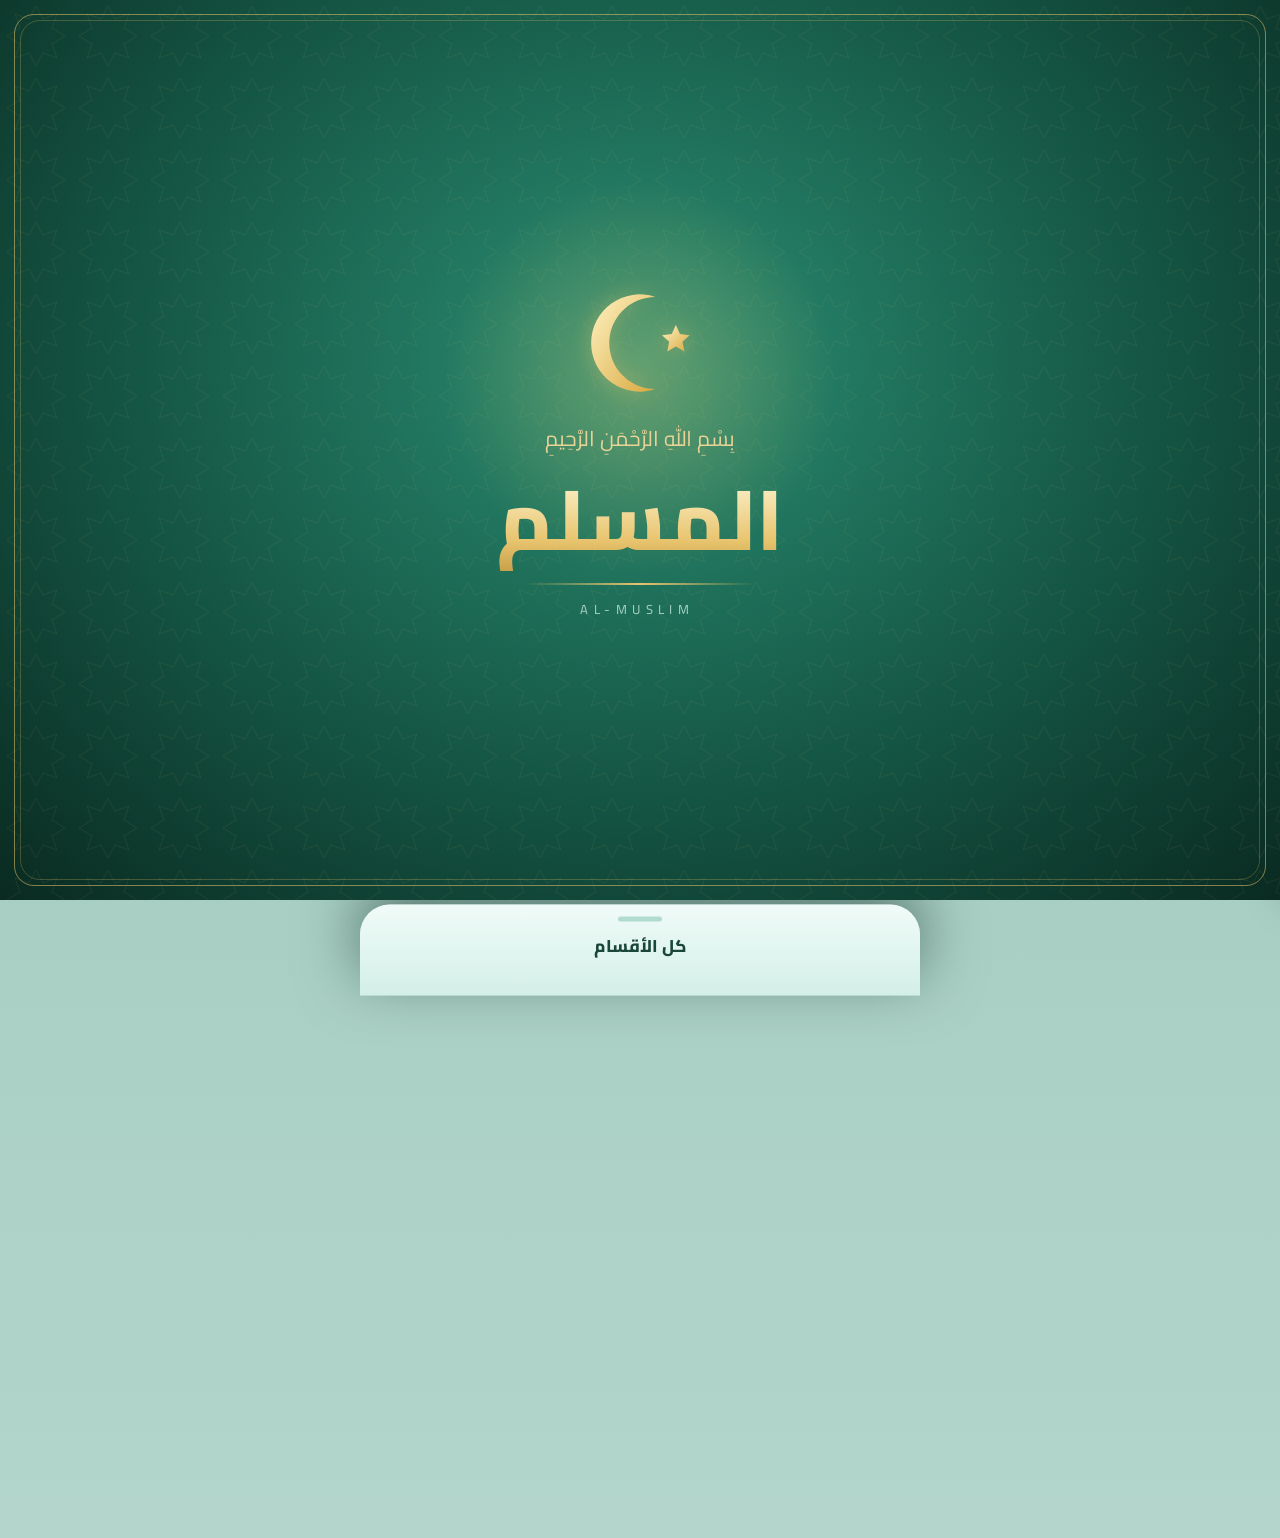
==== commit 8b9b95be: "Add files via upload" ====
--- a/index.html
+++ b/index.html
@@ -38,7 +38,7 @@
 </style>
 <script>
 document.documentElement.classList.add('v6-intro');
-window.__b = '39da758ff7'; window.__t = 1795518523;
+window.__b = '0889f76fc6'; window.__t = 1795554773;
 </script><script>
 (function () {
     try {
@@ -12783,7 +12783,7 @@
 
 <link rel="stylesheet" href="app107.1f84abe846.css?h=1f84abe846">
 <link rel="stylesheet" href="nova.a8cedecdf9.css?h=a8cedecdf9">
-<link rel="stylesheet" href="plus.5261a45d36.css?h=5261a45d36">
+<link rel="stylesheet" href="plus.0ef9289dac.css?h=0ef9289dac">
 <script src="adhan-config.6ae52d635c.js?h=6ae52d635c"></script>
 <script src="prayer.c5beb1abed.js?h=c5beb1abed"></script>
 <script src="push-client.4214f64b48.js?h=4214f64b48"></script><script src="audio-manager.6c123ab5bd.js?h=6c123ab5bd"></script><script src="notifications.ccce094b18.js?h=ccce094b18"></script><script src="notification-settings.bc601aaa58.js?h=bc601aaa58"></script><script src="prayer-notifications.610021a76a.js?h=610021a76a"></script><script src="iqama-notifications.8e8180306f.js?h=8e8180306f"></script><script src="adhkar-notifications.a924207814.js?h=a924207814"></script><script src="backgrounds.a7c6d115bb.js?h=a7c6d115bb"></script>
@@ -12800,6 +12800,6 @@
 <script src="theme-plus.f5ae5ffcfc.js?h=f5ae5ffcfc" defer></script>
 <script src="mushaf-plus.c979ad5995.js?h=c979ad5995" defer></script>
 <script src="ui-plus.83c92547c0.js?h=83c92547c0" defer></script>
-<script src="site-control.2d39ae7dba.js?h=2d39ae7dba" defer></script>
-<script src="support.f6ab9e31d5.js?h=f6ab9e31d5" defer></script></body>
+<script src="site-control.e4b99f3a76.js?h=e4b99f3a76" defer></script>
+<script src="support.fa1cc3c08d.js?h=fa1cc3c08d" defer></script></body>
 </html>
--- a/plus.0ef9289dac.css
+++ b/plus.0ef9289dac.css
@@ -0,0 +1,124 @@
+/* إضافات المسلم: الألوان، الإعدادات، الشريط السفلي والجانبي، الإشعارات، بطاقة الآية، تكرار الآيات */
+.stgHide{display:none!important}
+.plusAccent{display:flex;flex-wrap:wrap;gap:10px;margin:8px 0 4px;flex:none!important;height:auto!important;min-height:0!important;width:100%}
+.plusAccent button{width:40px;height:40px;border-radius:50%;border:3px solid transparent;box-shadow:0 0 0 1px rgba(128,128,128,.35);cursor:pointer;padding:0;position:relative}
+.plusAccent button.on{border-color:var(--text,#111);box-shadow:0 0 0 2px var(--bg,#fff)}
+.plusAccent button.on::after{content:"✓";position:absolute;inset:0;display:grid;place-items:center;color:#fff;font-weight:700;text-shadow:0 1px 2px rgba(0,0,0,.6)}
+.plusAccentCustom{display:flex;flex-wrap:wrap;gap:8px;align-items:center;margin-top:6px}
+.plusAccentCustom label{display:flex;gap:8px;align-items:center;font-size:.9em}
+.plusAccentCustom input[type=color]{width:44px;height:38px;border:0;background:none;padding:0}
+.plusAccentCustom .field{width:96px}
+/* الوضع الدافئ */
+body.warmMode::after{content:"";position:fixed;inset:0;pointer-events:none;z-index:2147483000;background:rgba(255,150,40,.13);mix-blend-mode:multiply}
+body.dark.warmMode::after{background:rgba(255,140,30,.10)}
+#plusAccentRow>div{flex:none!important;height:auto!important}
+#plusAccentRow{display:block!important;height:auto!important}#plusAccentRow>div:first-child{margin-bottom:6px}
+/* ===== المصحف: معلومات السورة والانتقال والتثبيت ===== */
+.mpInfo{display:flex;flex-wrap:wrap;gap:6px 12px;align-items:center;justify-content:space-between;margin:0 0 8px;font-size:.92em;color:var(--text)}
+.mpInfoS{opacity:.92}.mpInfoS b{color:var(--green)}
+.mpGoA{display:inline-flex;gap:6px;align-items:center}
+.mpGoA input{width:72px;height:36px;border-radius:12px;border:1px solid var(--line);background:var(--card);color:var(--text);padding:0 8px;font:inherit}
+.mpGoA button,#mpPin{height:36px;border-radius:12px;border:1px solid var(--line);background:var(--card);color:var(--text);padding:0 10px;font:inherit;cursor:pointer}
+.mpSel #mpPin{width:auto;height:46px;font-size:13px;white-space:nowrap}
+#mpPin[aria-pressed=true]{border-color:#c9971f;color:#c9971f}
+/* ===== نوافذ البطاقة والتكرار ===== */
+.plusOv{position:fixed;inset:0;z-index:99600;background:rgba(0,0,0,.55);display:none;align-items:center;justify-content:center;padding:12px;backdrop-filter:blur(3px)}
+.plusOv.show{display:flex}
+.plusBox{width:min(520px,100%);max-height:92dvh;overflow:auto;background:var(--card);color:var(--text);border-radius:24px;padding:14px 16px calc(16px + env(safe-area-inset-bottom));box-shadow:0 20px 60px rgba(0,0,0,.5);border:1px solid var(--line);display:grid;gap:10px}
+.plusHd{display:flex;justify-content:space-between;align-items:center;font-size:1.1em}
+.plusHd button{width:40px;height:40px;border-radius:50%;border:1px solid var(--line);background:transparent;color:inherit;font-size:18px;cursor:pointer}
+.cardStyles{display:flex;gap:8px;flex-wrap:wrap}
+.cardStyles button{flex:1;min-width:72px;height:40px;border-radius:12px;border:1px solid var(--line);background:transparent;color:inherit;font:inherit;cursor:pointer}
+.cardStyles button.on{background:var(--green);color:#fff;border-color:var(--green)}
+.cardPrev{display:grid;place-items:center;min-height:120px;background:rgba(128,128,128,.12);border-radius:16px;padding:8px}
+.cardCv{max-width:100%;max-height:56dvh;width:auto;height:auto;border-radius:12px;box-shadow:0 6px 24px rgba(0,0,0,.35)}
+.cardAct{display:flex;gap:8px}
+.cardAct button,.rpQuick button,.rpgBox button{flex:1;min-height:46px;border-radius:14px;border:1px solid var(--line);background:transparent;color:inherit;font:inherit;cursor:pointer;padding:0 10px}
+.cardAct .primary,.rpgBox .primary{background:var(--green);color:#fff;border-color:var(--green)}
+.rpRow{display:flex;gap:8px;align-items:center;flex-wrap:wrap}
+.rpRow label,.rpRow span{font-size:.92em;opacity:.9}
+.rpRow input,.rpRow select{flex:1;min-width:70px;height:42px;border-radius:12px;border:1px solid var(--line);background:var(--card);color:var(--text);padding:0 8px;font:inherit}
+.rpQuick{display:flex;gap:8px;flex-wrap:wrap}
+.rpQuick button{min-height:38px;font-size:.9em}
+#mpRepBar{position:fixed;inset-inline:10px;bottom:calc(92px + env(safe-area-inset-bottom));z-index:99400;display:none;align-items:center;gap:8px;background:var(--green);color:#fff;border-radius:16px;padding:8px 12px;box-shadow:0 8px 28px rgba(0,0,0,.4)}
+#mpRepBar.show{display:flex}
+#mpRepBar span{flex:1;font-size:.92em}
+#mpRepBar button{height:38px;border-radius:12px;border:1px solid rgba(255,255,255,.5);background:rgba(255,255,255,.14);color:#fff;font:inherit;cursor:pointer;padding:0 12px}
+.rpgBox{margin:8px 0 12px;padding:12px;border-radius:var(--rad,18px);border:1px solid var(--line);background:var(--card);display:grid;gap:8px}
+.mpSheet button{min-height:44px}
+/* إشعار التحديث */
+#updNotice{position:fixed;inset-inline:12px;bottom:calc(88px + env(safe-area-inset-bottom));z-index:99800;max-width:520px;margin-inline:auto;display:flex;gap:8px;align-items:center;background:var(--green,#1d624f);color:#fff;border-radius:16px;padding:10px 12px;box-shadow:0 10px 34px rgba(0,0,0,.4)}
+#updNotice span{flex:1;font-weight:600}
+#updNotice button{min-height:40px;border-radius:12px;border:1px solid rgba(255,255,255,.5);background:rgba(255,255,255,.16);color:#fff;font:inherit;padding:0 14px;cursor:pointer}
+#updNotice .updGo{background:#fff;color:#154a3c;border-color:#fff;font-weight:700}
+/* ===== شريط سفلي زجاجي (الشاشات الطولية/الهاتف) ===== */
+@media (max-width:1023.98px){
+ html body.nova nav.nav{background:hsla(calc(var(--ah,163) - 0.1),min(100%,calc(56% * var(--as,1))),24%,.42)!important;-webkit-backdrop-filter:blur(36px) saturate(180%)!important;backdrop-filter:blur(36px) saturate(180%)!important;border-radius:999px!important;border:1px solid rgba(255,255,255,.28)!important;box-shadow:0 14px 40px rgba(0,0,0,.28),inset 0 1px 0 rgba(255,255,255,.5),inset 0 -1px 0 rgba(255,255,255,.1)!important;overflow:hidden}
+ html body.nova nav.nav::before{content:"";position:absolute;inset:0;border-radius:inherit;pointer-events:none;background:linear-gradient(115deg,rgba(255,255,255,.34) 0%,rgba(255,255,255,.07) 30%,transparent 55%),radial-gradient(120% 90% at 20% -20%,rgba(255,255,255,.35),transparent 55%);z-index:0}
+ html body.nova nav.nav>button{position:relative;z-index:1;text-shadow:0 1px 2px rgba(0,0,0,.35)}
+ html body.nova nav.nav>button.on{color:#ffe08a!important}
+ html body.nova nav.nav>button.sbToggle{display:none!important}
+}
+/* ===== شريط جانبي قابل للطيّ (الشاشات العريضة) ===== */
+@media (min-width:1024px){
+ body.nova.sbCollapsed{--nvSb:76px}
+ body.nova.sbCollapsed nav.nav>button b{display:none!important}
+ body.nova.sbCollapsed nav.nav>button{justify-content:center!important;padding:0!important}
+ body.nova.sbCollapsed nav.nav .nvArt,body.nova.sbCollapsed nav.nav .nvSbArt{display:none!important}
+ body.nova nav.nav>button.sbToggle{display:flex!important;order:99;margin-top:auto;opacity:.85}
+ body.nova nav.nav{transition:width .25s ease}
+}
+body.reduceMotion nav.nav{transition:none!important}
+/* ===== توفير البيانات ===== */
+body.dataSaver [style*="background-image"],body.dataSaver .nvQp,body.dataSaver .nvSbArt{background-image:none!important}
+/* ===== اختصارات سريعة ===== */
+#plusQuick{display:grid;grid-template-columns:repeat(4,1fr);gap:8px;margin:10px 0}
+#plusQuick button{min-height:62px;border-radius:16px;border:1px solid var(--line);background:var(--card);color:var(--text);font:inherit;font-size:.86em;display:grid;place-items:center;gap:2px;padding:6px 4px;cursor:pointer}
+#plusQuick button span{font-size:1.4em}
+/* ===== لوحة المفاتيح ===== */
+.tile:focus-visible,button:focus-visible,a:focus-visible,input:focus-visible,select:focus-visible,summary:focus-visible{outline:3px solid #e8b855;outline-offset:2px}
+kbd{display:inline-block;min-width:34px;text-align:center;padding:2px 8px;border-radius:8px;border:1px solid var(--line);background:var(--bg);font:inherit;font-size:.9em}
+#nvNclr{width:36px;height:36px;border-radius:50%;border:1px solid var(--line);background:transparent;cursor:pointer;margin-inline-start:auto}
+body.nova.sbCollapsed .nvSbBrand{justify-content:center;padding-inline:0}
+body.nova.sbCollapsed .nvSbBrand b,body.nova.sbCollapsed .nvSbBrand small{display:none!important}
+/* ===== المصحف بنمط النص ===== */
+.mpPage.txtMode{aspect-ratio:auto;min-height:70dvh}
+.mpPage.txtMode .mpLines{display:block;padding:8px 2%}
+.mpTxtMode{font-family:"KFGQPC Uthmanic Script HAFS","Amiri Quran","Scheherazade New","Noto Naskh Arabic","Amiri",serif;line-height:2.25;text-align:justify;text-justify:inter-word}
+.mpTxtMode .mpLine.center{display:block;height:auto;margin:16px 0 8px;overflow:visible}
+.mpTxtMode .mpSH{height:auto;width:100%;padding:8px 3%}
+.mpTxtP{margin:0 0 6px}
+.mpBsm{text-align:center;margin:4px 0 10px;font-size:.92em;opacity:.92}
+.mpTxtMode .mpTv{display:inline;cursor:pointer;border-radius:6px;transition:background .15s}
+.mpTxtMode .mpTv.hl{background:color-mix(in srgb,var(--green) 22%,transparent)}
+.mpEnd{color:var(--green);font-size:.82em;white-space:nowrap}
+.mpMode{display:flex;gap:8px}
+.mpMode button{flex:1;min-height:42px;border-radius:12px;border:1px solid var(--line);background:transparent;color:inherit;font:inherit;cursor:pointer}
+.mpMode button.on{background:var(--green);color:#fff;border-color:var(--green)}
+body.mpReading #v43AudioBar{display:none!important}
+/* ===== صوري كخلفية ===== */
+.bgWrap{position:relative}
+.bgWrap .bgOpt{width:100%}
+.bgDel{position:absolute;top:6px;inset-inline-start:6px;width:28px;height:28px;border-radius:50%;background:rgba(0,0,0,.65);color:#fff;display:grid;place-items:center;font-size:14px;cursor:pointer;z-index:2}
+.bgAdd{cursor:pointer;display:block;text-align:center}
+.bgAdd .bgNone{border:2px dashed var(--line);border-radius:12px;margin:6px;line-height:1.5}
+
+body.nova #settings:not([data-sub=sections]) .nvSecGrid{display:none!important}
+body.nova #settings[data-sub=sections] .nvSetGrid.nvSecGrid{display:grid!important}
+body.nova #settings[data-sub=sections] .nvSetBar{display:flex}
+body:has(#wnCard) #v107InstallBar{display:none!important}
+body:has(#v43AudioBar.show) #v107InstallBar,body:has(#v43AudioBar.on) #v107InstallBar{display:none!important}
+body:has(#wnCard) #updNotice{display:none!important}
+.supIntro{font-size:.92em;line-height:1.8;margin:0 0 10px;color:var(--muted)}
+.supBox{border:1px solid var(--line);border-radius:16px;padding:12px;margin:0 0 12px;background:var(--card);display:flex;flex-direction:column;gap:8px}
+.supBox h4,.supBox h5{margin:0;font-size:1em}
+.supLab{display:flex;flex-direction:column;gap:4px;font-size:.88em}
+.supIn{width:100%;box-sizing:border-box;border:1px solid var(--line);border-radius:12px;padding:10px;background:var(--bg);color:var(--text);font:inherit;min-height:44px}
+textarea.supIn{resize:vertical}
+.supMsg{font-size:.88em;min-height:1em}.supMsg.ok{color:var(--green)}.supMsg.bad{color:#c0392b}
+.supRow{display:flex;gap:8px;align-items:center;justify-content:space-between;padding:8px 0;border-top:1px solid var(--line)}
+.supT{display:flex;flex-direction:column;gap:2px;min-width:0;overflow-wrap:anywhere}.supSt{color:var(--gold)}
+.supVote{min-width:56px;min-height:40px;border-radius:12px;border:1px solid var(--line);background:var(--bg);color:var(--text);cursor:pointer}.supVote.on{background:var(--green);color:#fff}
+.supLink{display:flex;justify-content:flex-start;text-decoration:none;min-height:44px;align-items:center;overflow-wrap:anywhere}
+.supPriv{display:block;color:var(--muted);line-height:1.7}
+.supBub{padding:8px 10px;border-radius:12px;background:var(--bg);border:1px solid var(--line);overflow-wrap:anywhere;line-height:1.7}.supBub.adm{background:var(--card);border-color:var(--gold)}
